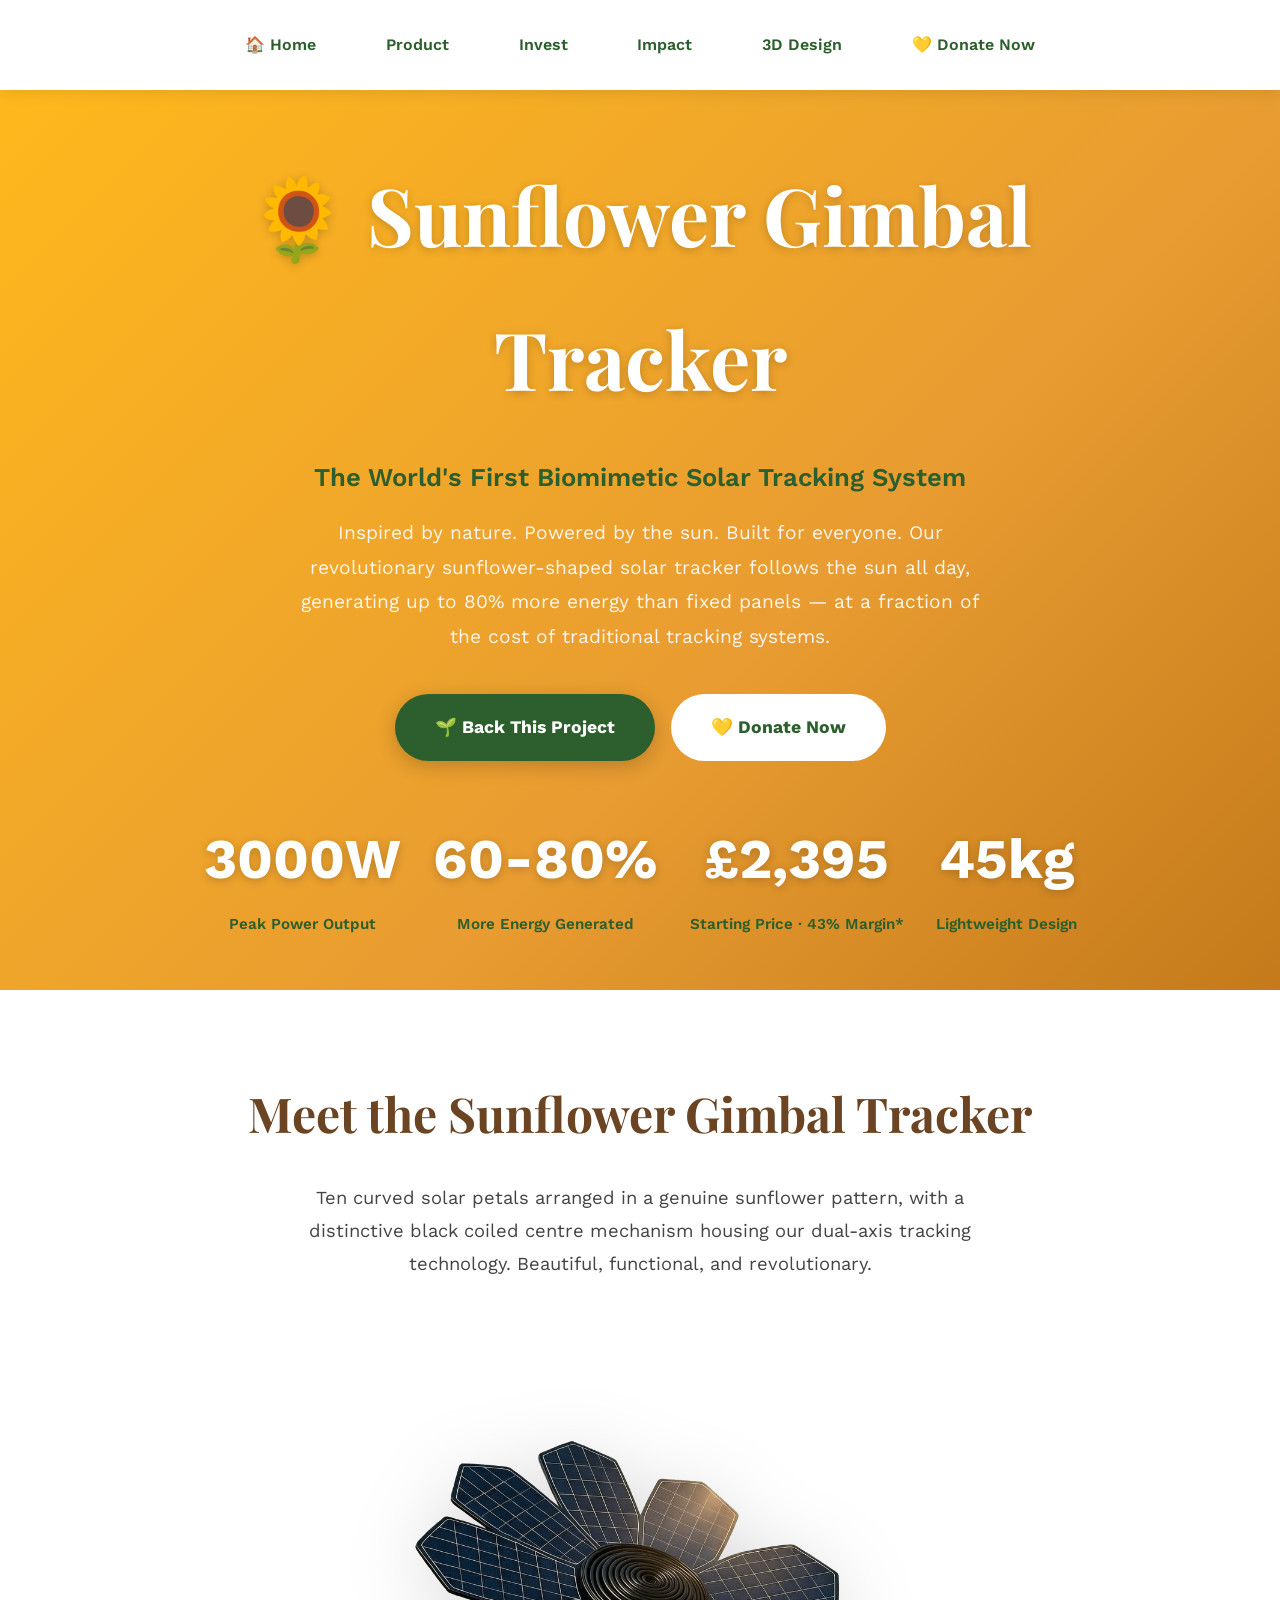
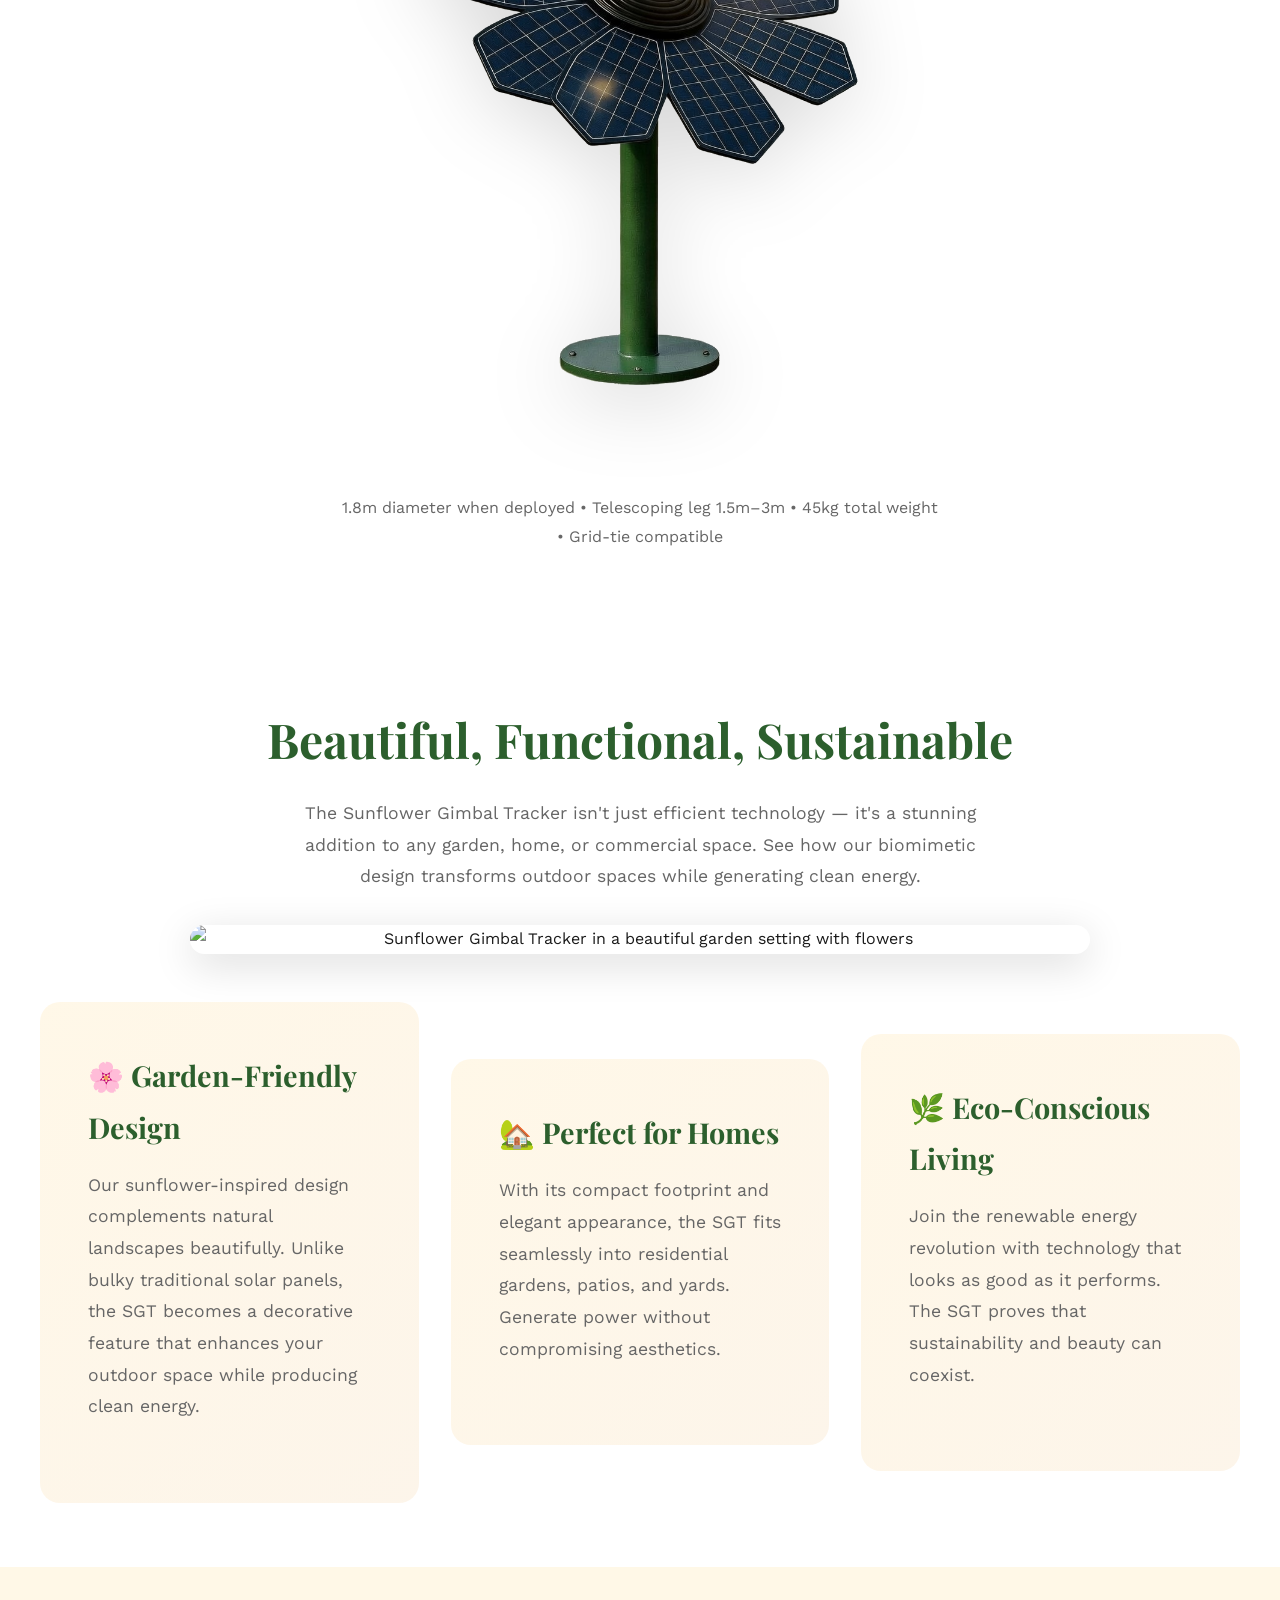
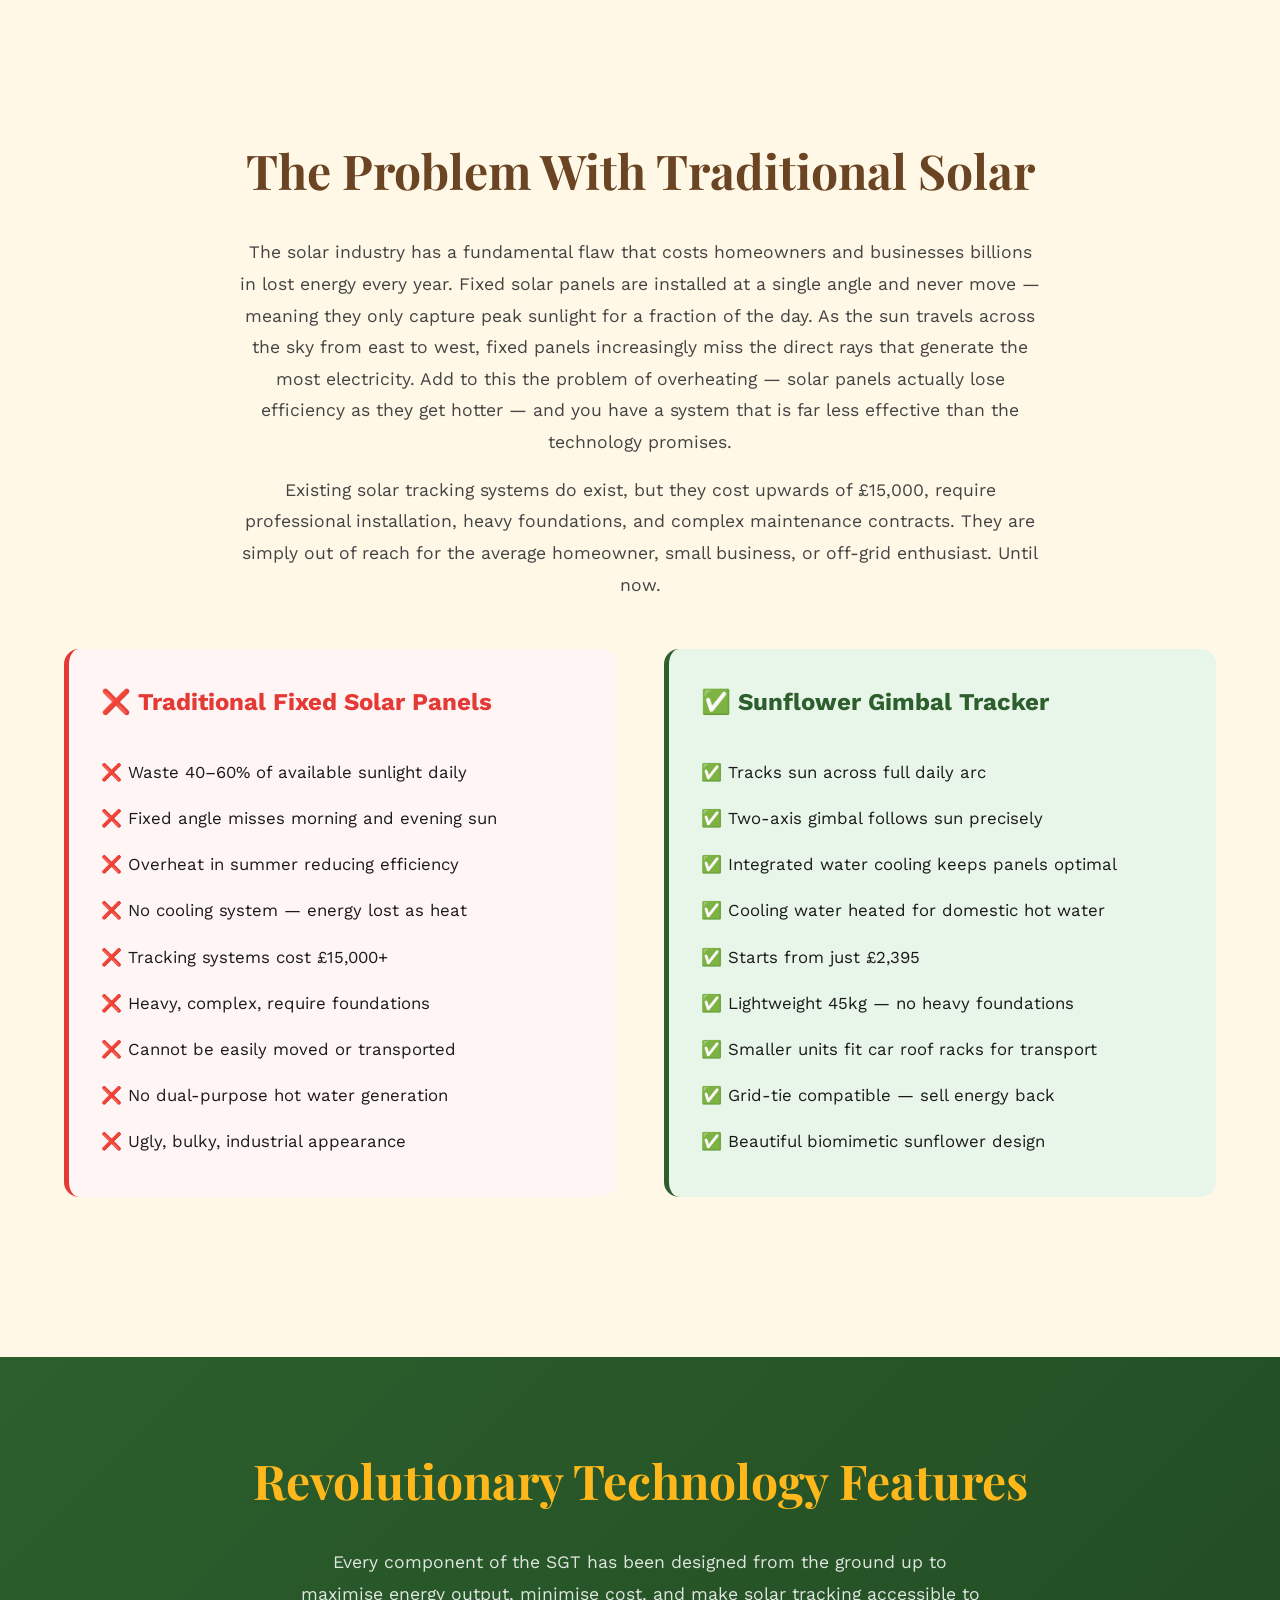
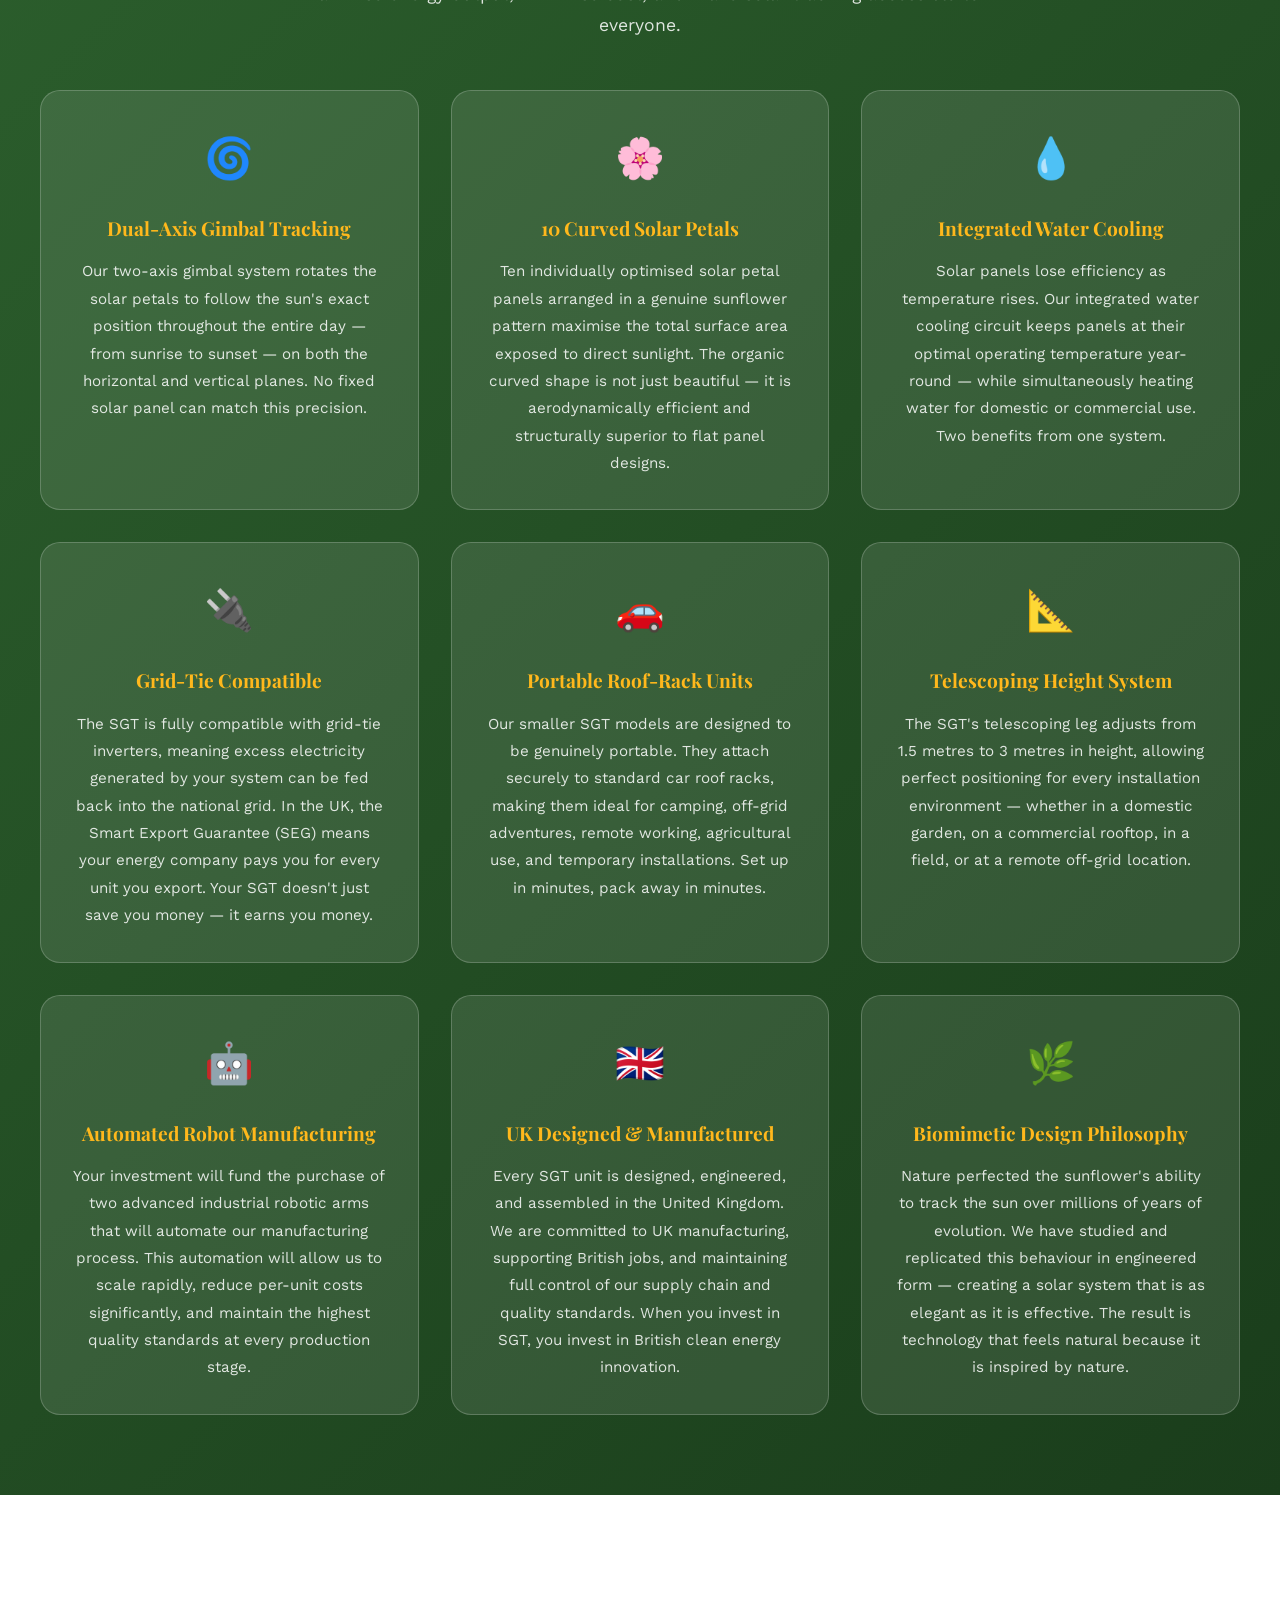
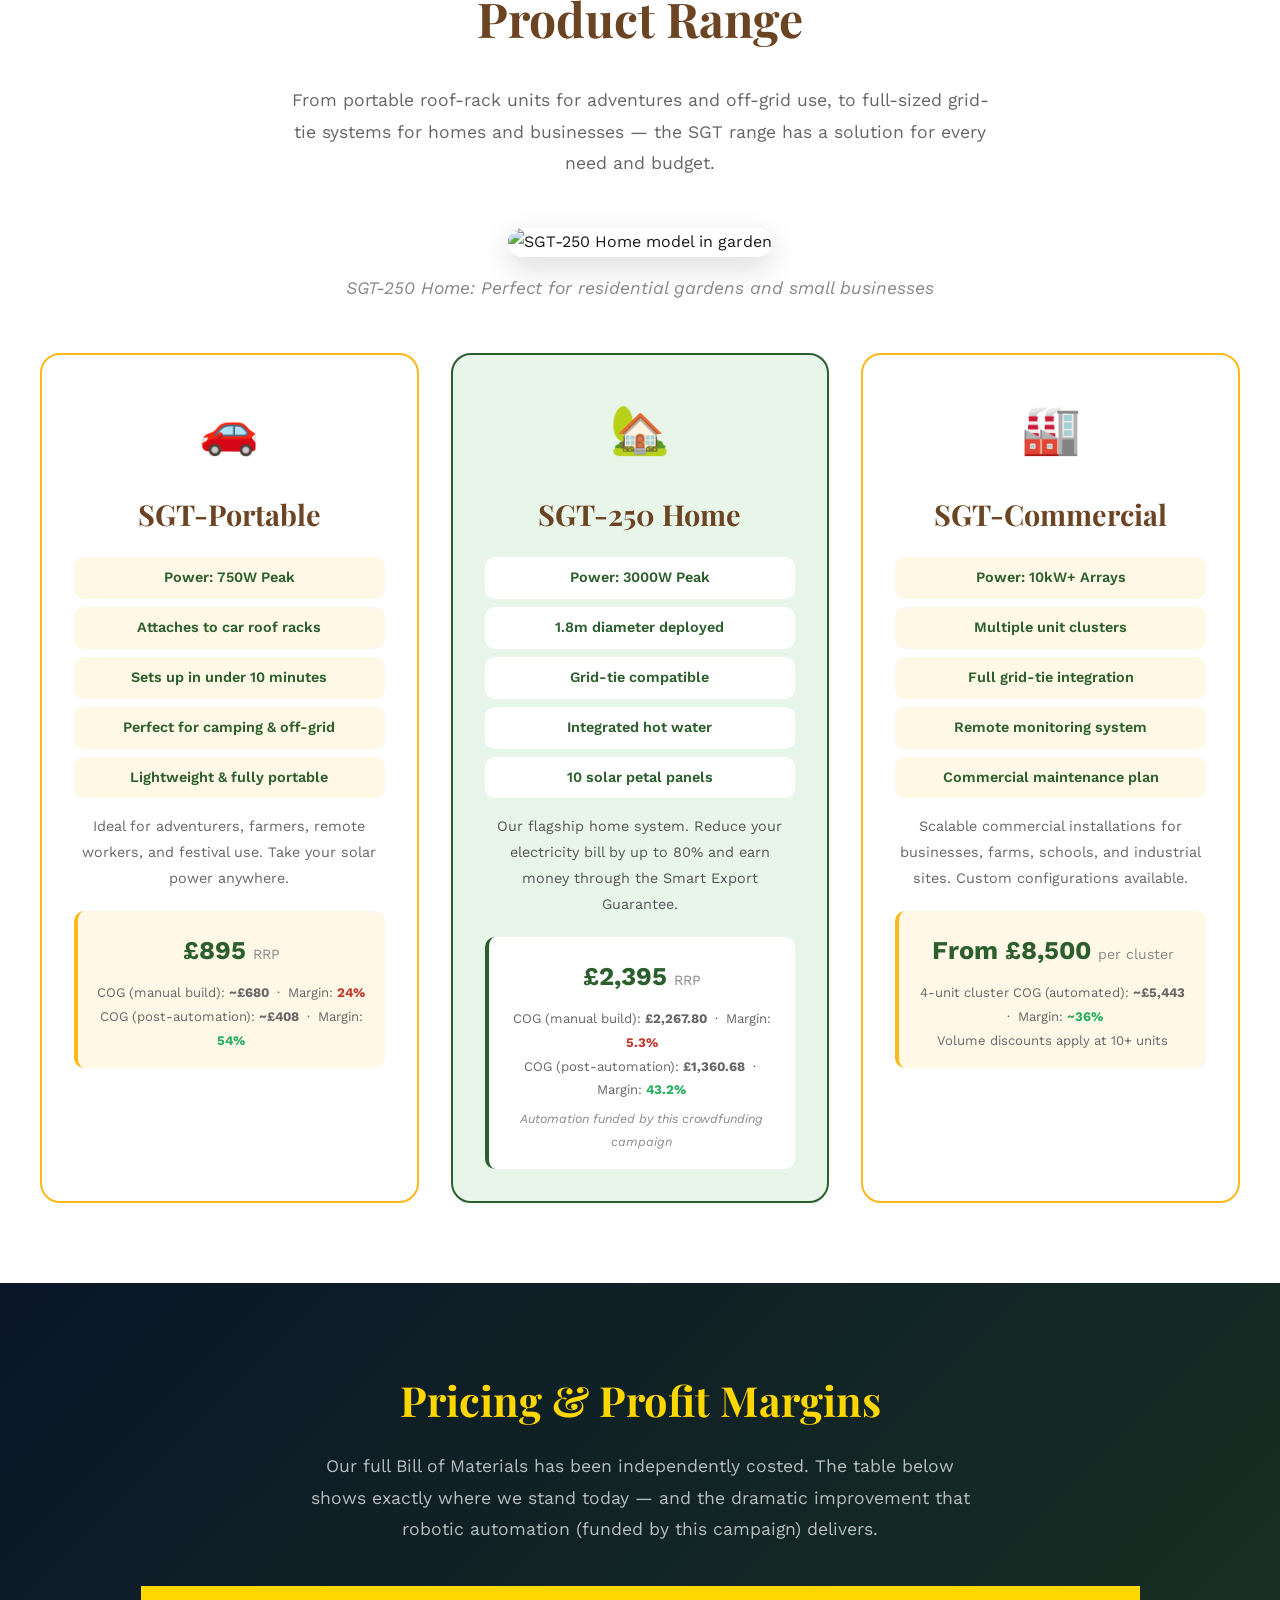
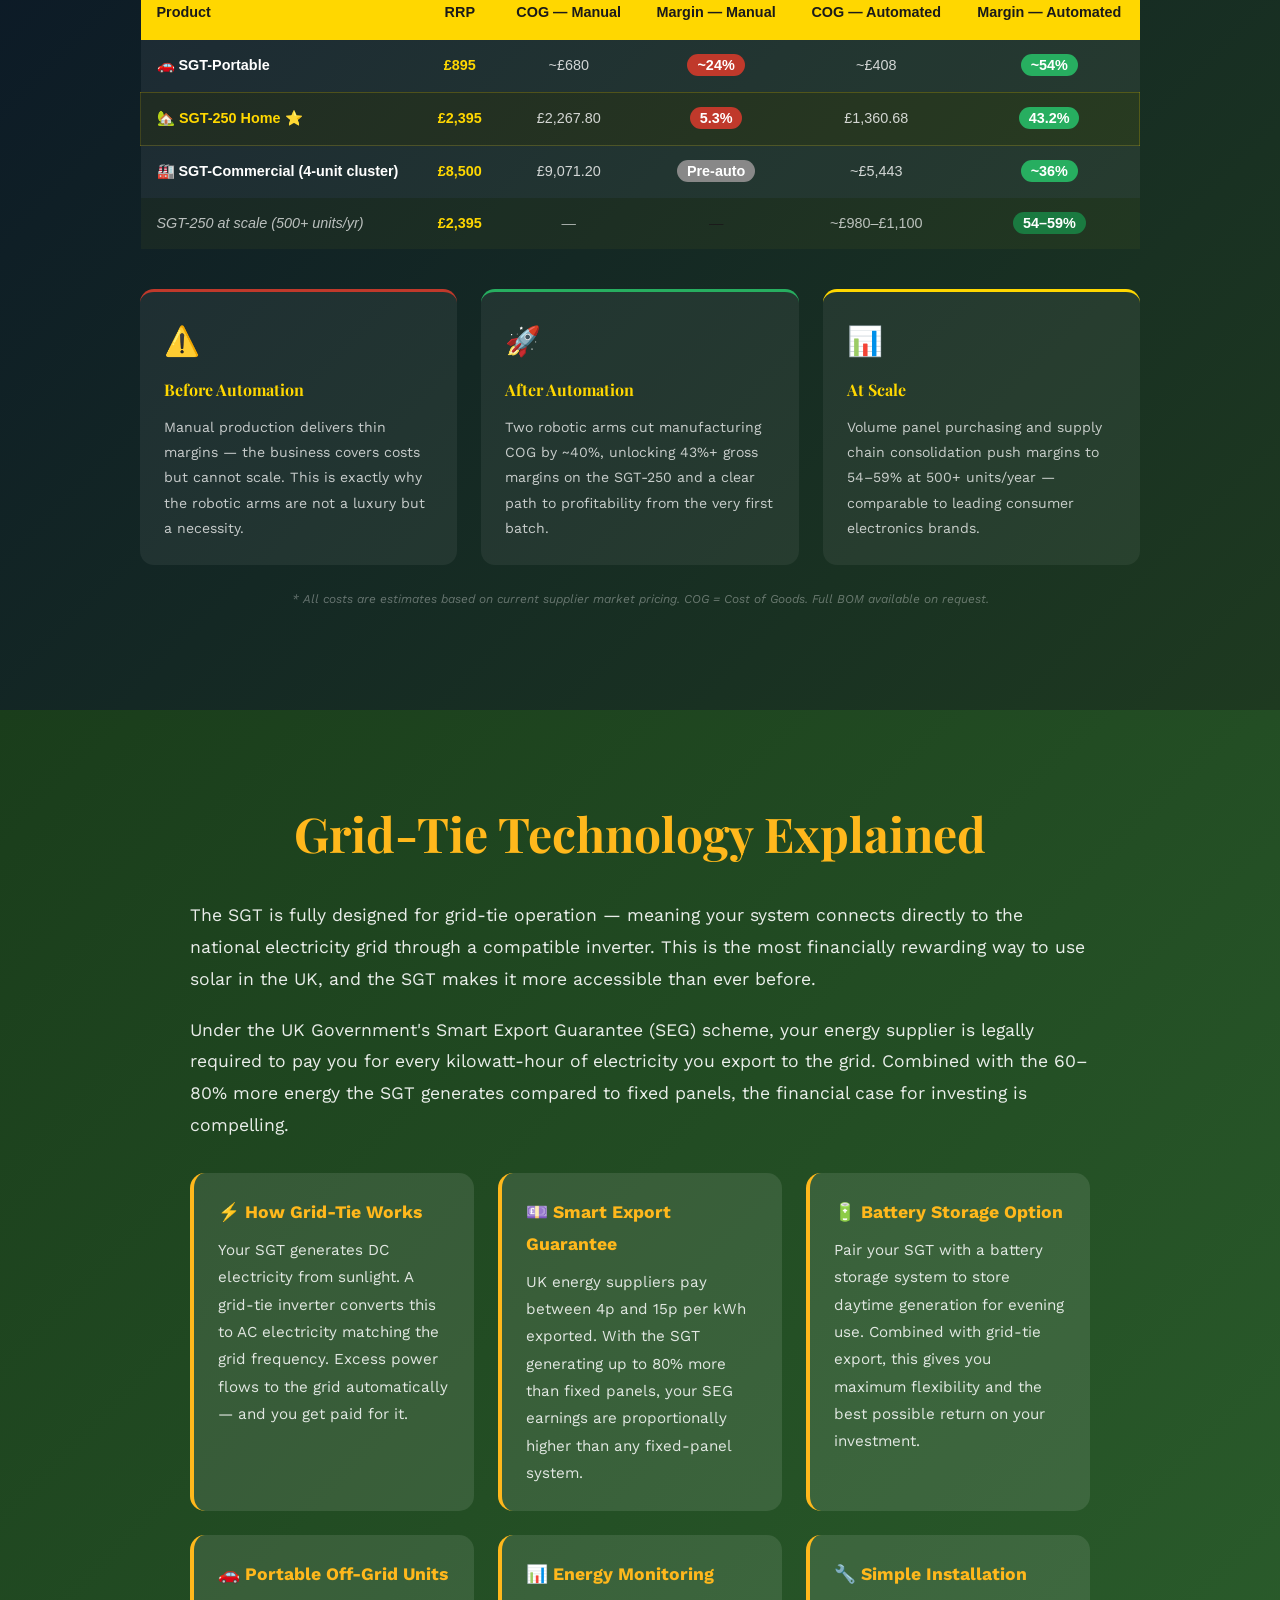
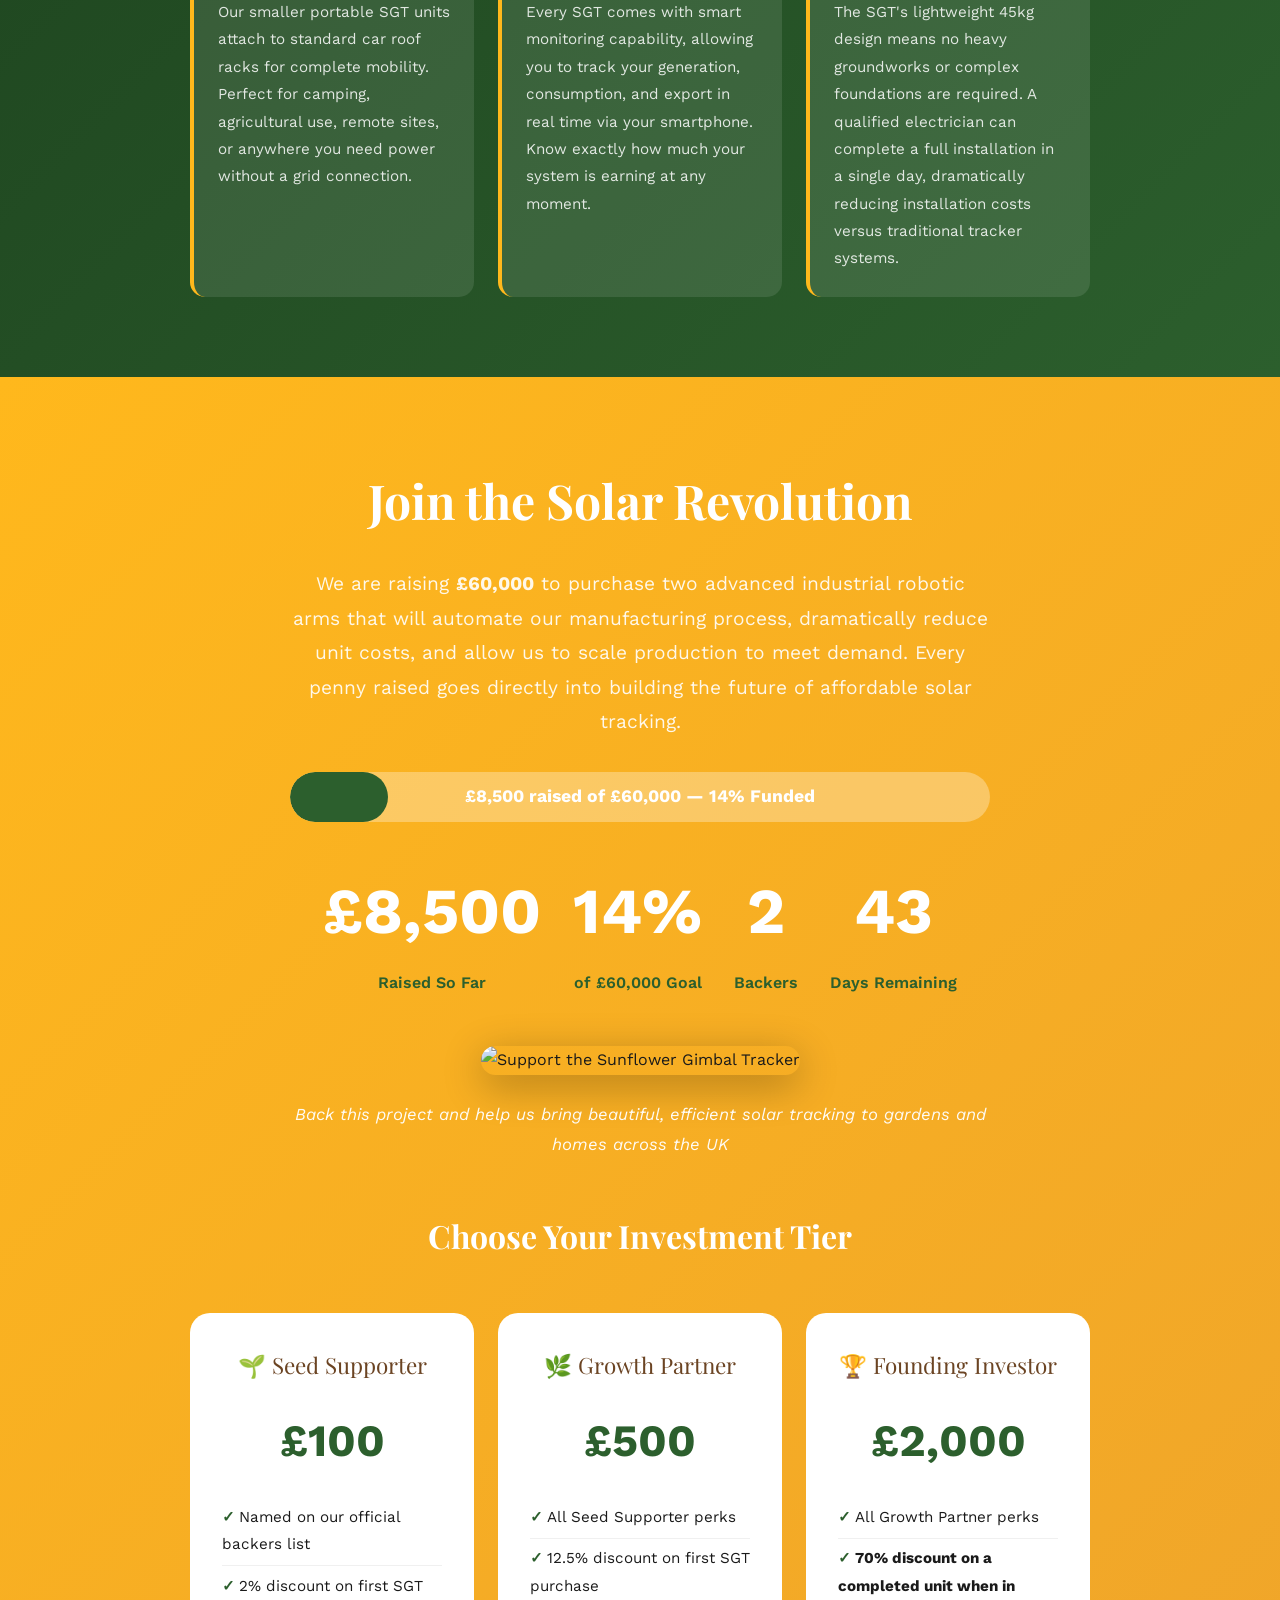
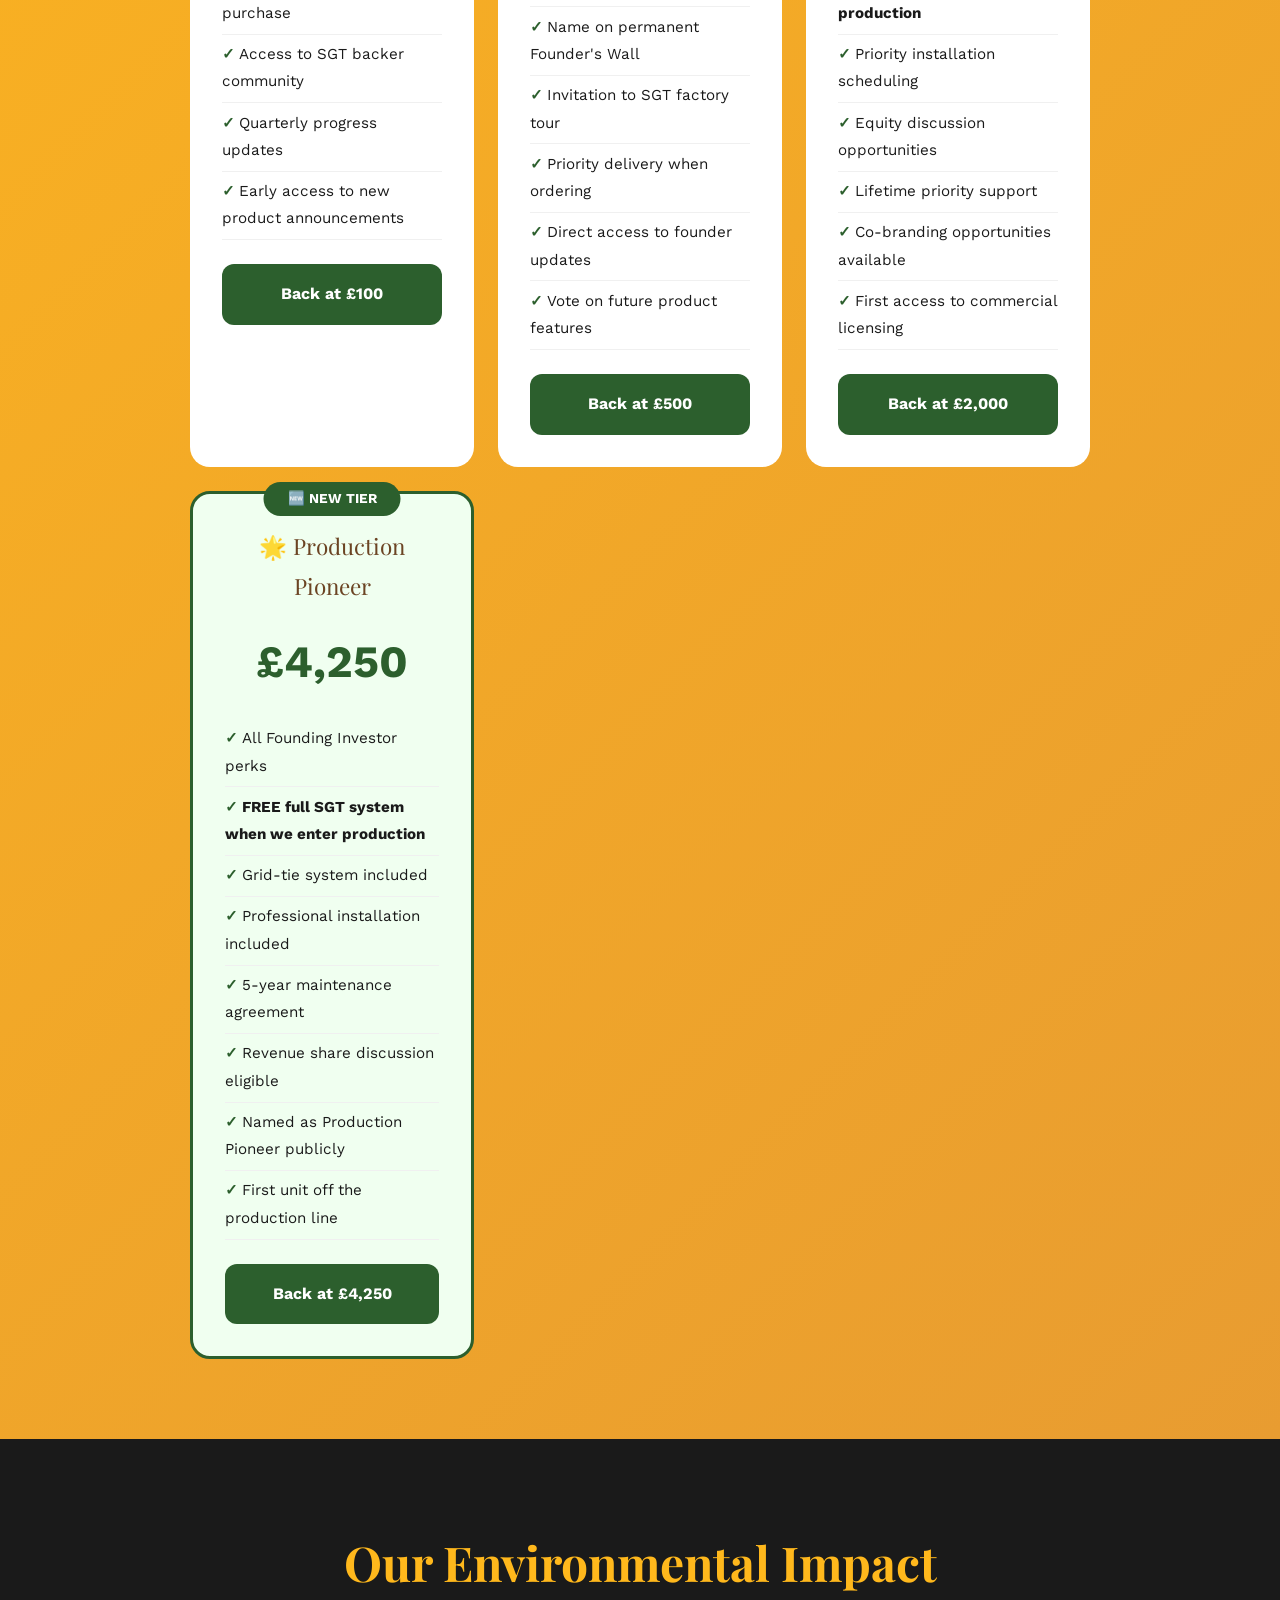
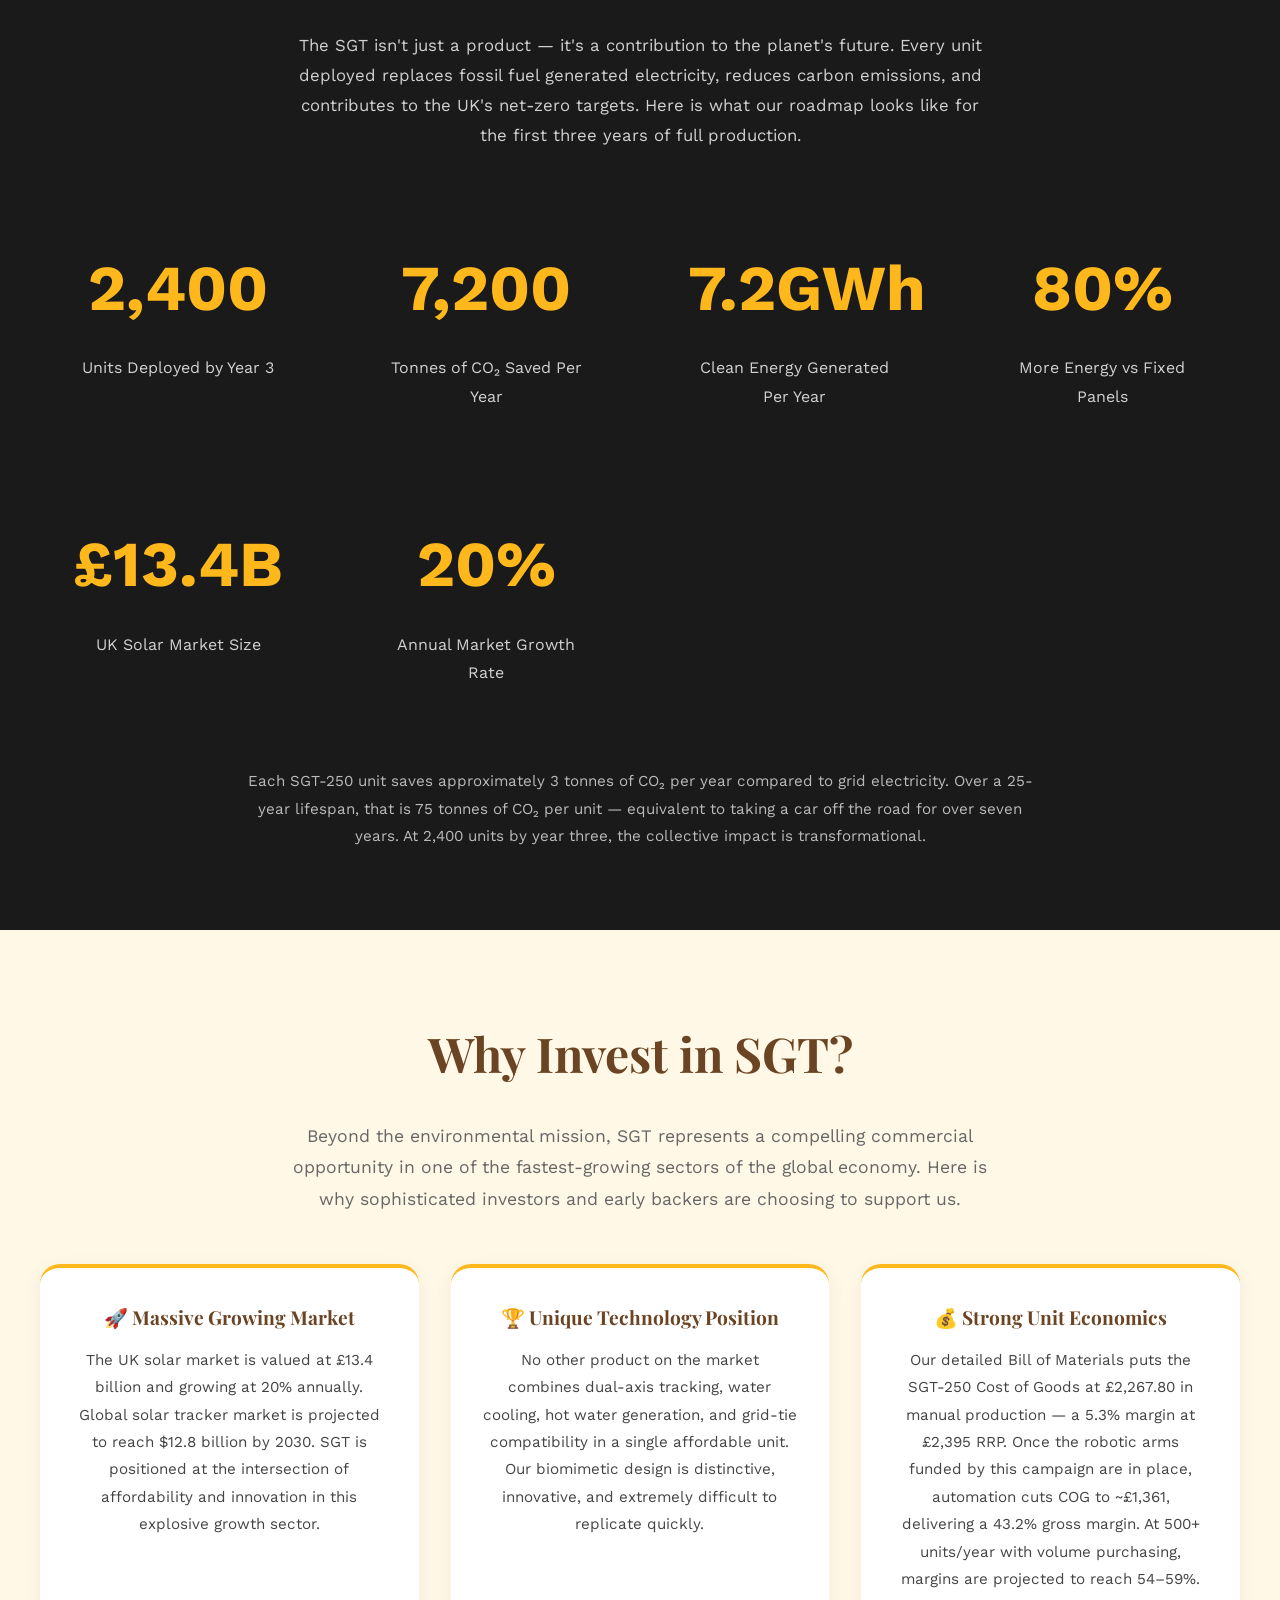
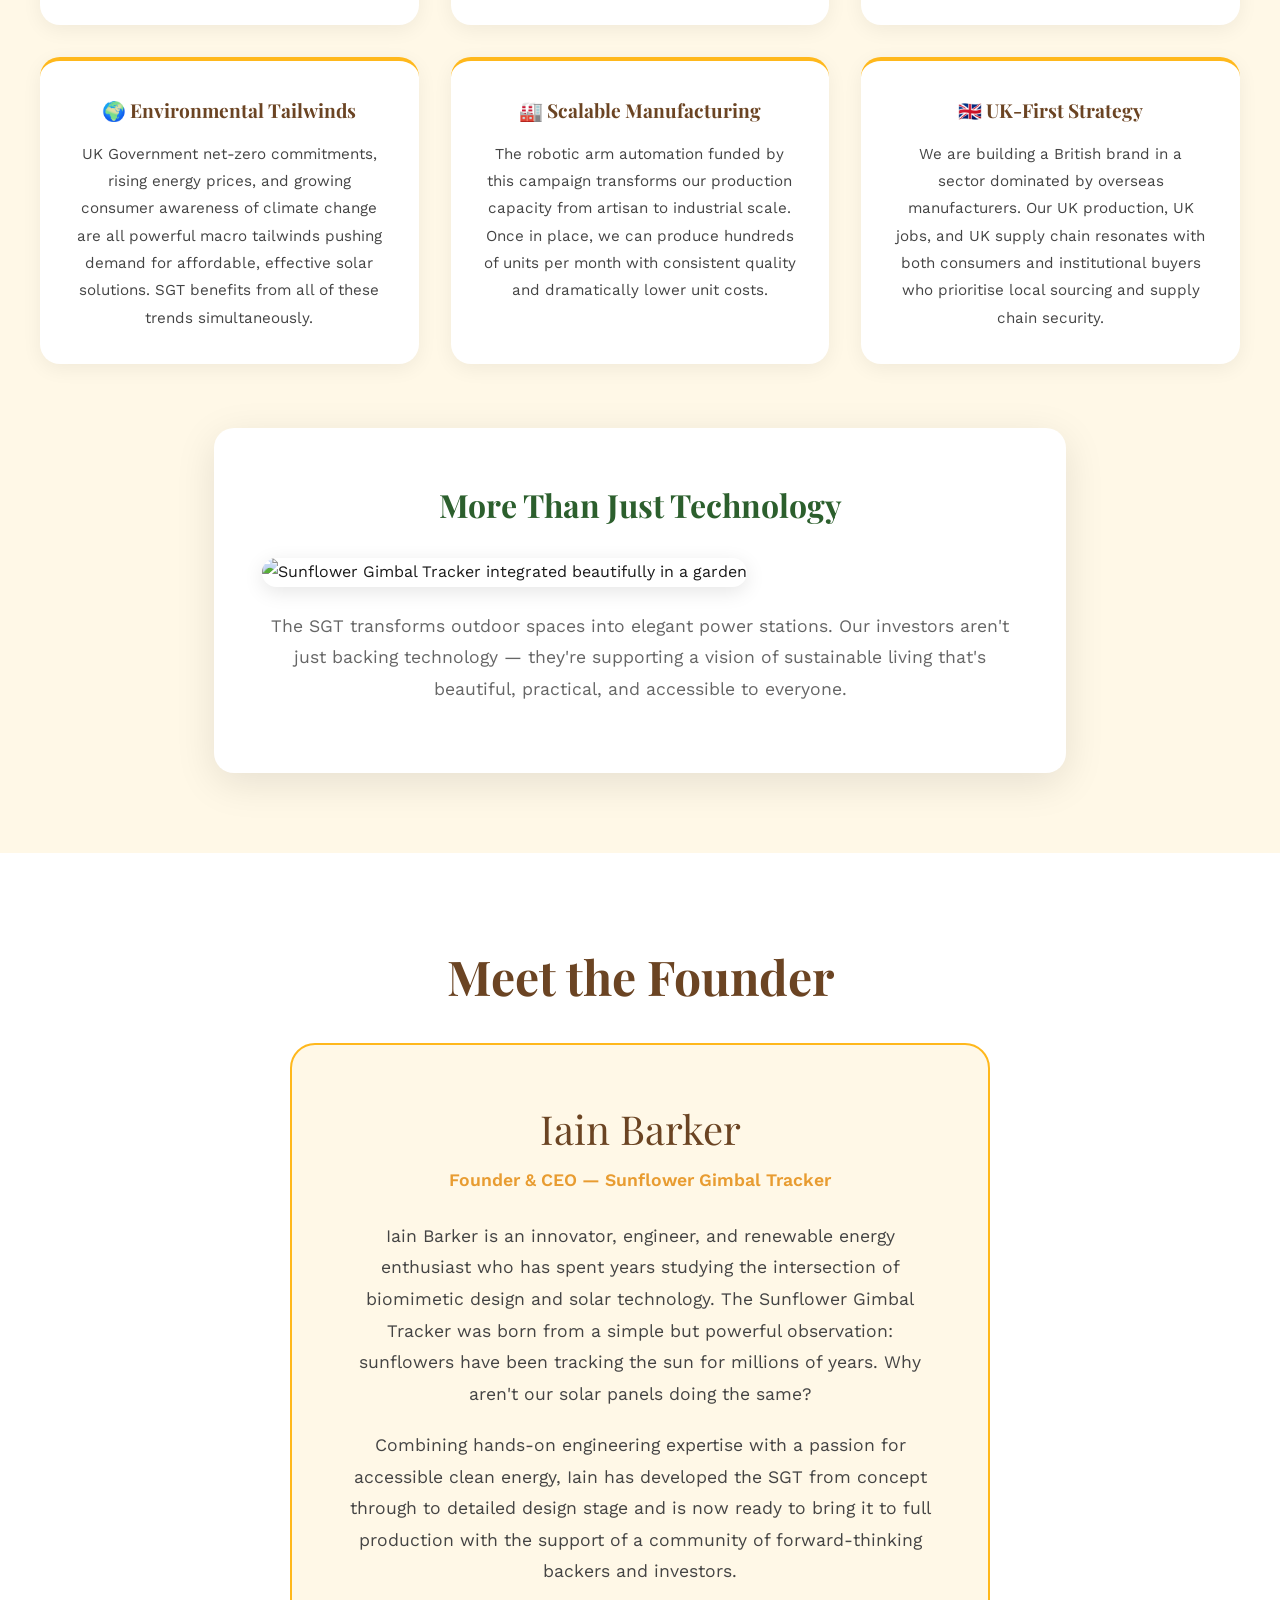
==== index.html @ 1e0b3ea6 "index.html" ====
<!DOCTYPE html>
<html lang="en">
<head>
    <meta charset="UTF-8">
    <meta name="viewport" content="width=device-width, initial-scale=1.0">
    <title>Sunflower Gimbal Tracker - Revolutionary Solar Technology</title>
    <link href="https://fonts.googleapis.com/css2?family=Playfair+Display:wght@400;700;900&family=Work+Sans:wght@300;400;500;600;700&display=swap" rel="stylesheet">
    <style>
        * { margin: 0; padding: 0; box-sizing: border-box; }
        :root {
            --gold: #FFB81C;
            --deep-gold: #E89C31;
            --green: #2C5F2D;
            --brown: #6B4423;
            --cream: #FFF8E7;
            --dark: #1a1a1a;
            --light-green: #e8f5e9;
        }
        body { font-family: 'Work Sans', sans-serif; line-height: 1.8; color: var(--dark); background: var(--cream); overflow-x: hidden; }
        
        /* NAV */
        nav {
            background: white;
            padding: 1rem 2rem;
            text-align: center;
            box-shadow: 0 2px 15px rgba(0,0,0,0.1);
            position: sticky;
            top: 0;
            z-index: 1000;
        }
        nav a {
            display: inline-block;
            margin: 0.3rem 0.7rem;
            padding: 0.5rem 1.2rem;
            color: var(--green);
            text-decoration: none;
            border-radius: 25px;
            font-weight: 600;
            font-size: clamp(0.85rem, 2vw, 1rem);
            border: 2px solid transparent;
            transition: all 0.3s;
        }
        nav a:hover { border-color: var(--green); background: var(--light-green); }

        /* HERO */
        header {
            min-height: 100vh;
            background: linear-gradient(135deg, var(--gold) 0%, var(--deep-gold) 60%, #c47a1a 100%);
            display: flex;
            align-items: center;
            justify-content: center;
            text-align: center;
            padding: 2rem 1.5rem;
        }
        header .inner { max-width: 900px; }
        h1 {
            font-family: 'Playfair Display', serif;
            font-size: clamp(2.5rem, 8vw, 5rem);
            color: white;
            margin-bottom: 1.5rem;
            text-shadow: 0 2px 10px rgba(0,0,0,0.2);
        }
        .tagline {
            font-size: clamp(1.1rem, 3.5vw, 1.6rem);
            color: var(--green);
            margin-bottom: 1rem;
            font-weight: 600;
        }
        .sub-tagline {
            font-size: clamp(0.95rem, 2.5vw, 1.2rem);
            color: rgba(255,255,255,0.9);
            margin-bottom: 2.5rem;
            max-width: 700px;
            margin-left: auto;
            margin-right: auto;
        }
        .hero-btns { display: flex; gap: 1rem; justify-content: center; flex-wrap: wrap; margin-bottom: 3rem; }
        .btn-primary {
            display: inline-block;
            padding: 1.1rem 2.5rem;
            background: var(--green);
            color: white;
            text-decoration: none;
            border-radius: 50px;
            font-weight: 700;
            font-size: clamp(0.95rem, 2.5vw, 1.1rem);
            transition: all 0.3s;
            box-shadow: 0 5px 20px rgba(0,0,0,0.2);
        }
        .btn-primary:hover { background: #1f4520; transform: translateY(-3px); box-shadow: 0 8px 25px rgba(0,0,0,0.3); }
        .btn-secondary {
            display: inline-block;
            padding: 1.1rem 2.5rem;
            background: white;
            color: var(--green);
            text-decoration: none;
            border-radius: 50px;
            font-weight: 700;
            font-size: clamp(0.95rem, 2.5vw, 1.1rem);
            transition: all 0.3s;
        }
        .btn-secondary:hover { background: var(--cream); transform: translateY(-3px); }
        .hero-stats {
            display: flex;
            flex-wrap: wrap;
            justify-content: center;
            gap: 2rem;
        }
        .hero-stat { text-align: center; }
        .stat-num { font-size: clamp(2rem, 6vw, 3.5rem); font-weight: 700; color: white; display: block; text-shadow: 0 2px 10px rgba(0,0,0,0.2); }
        .stat-lbl { font-size: clamp(0.8rem, 2vw, 0.95rem); color: var(--green); font-weight: 600; }

        /* SECTIONS */
        .section { padding: 5rem 1.5rem; max-width: 1200px; margin: 0 auto; }
        .section-full { padding: 5rem 1.5rem; }
        h2 { font-family: 'Playfair Display', serif; font-size: clamp(2rem, 5vw, 3rem); color: var(--brown); margin-bottom: 1.5rem; text-align: center; }
        h3 { font-family: 'Playfair Display', serif; font-size: clamp(1.3rem, 3vw, 1.8rem); color: var(--brown); margin-bottom: 1rem; }
        p { font-size: clamp(0.95rem, 2vw, 1.1rem); color: #444; margin-bottom: 1.2rem; }

        /* PRODUCT IMAGE */
        .product-section {
            background: white;
            padding: 5rem 1.5rem;
            text-align: center;
        }
        .product-image {
            max-width: 500px;
            width: 90%;
            height: auto;
            margin: 2rem auto;
            display: block;
            filter: drop-shadow(0 15px 40px rgba(0,0,0,0.15));
        }

        /* PROBLEM/SOLUTION */
        .two-col {
            display: grid;
            grid-template-columns: repeat(auto-fit, minmax(300px, 1fr));
            gap: 3rem;
            margin-top: 3rem;
        }
        .problem-box {
            background: #fff5f5;
            border-left: 5px solid #e53935;
            border-radius: 15px;
            padding: 2rem;
        }
        .solution-box {
            background: var(--light-green);
            border-left: 5px solid var(--green);
            border-radius: 15px;
            padding: 2rem;
        }
        .box-title { font-size: 1.5rem; font-weight: 700; margin-bottom: 1.5rem; }
        .problem-box .box-title { color: #e53935; }
        .solution-box .box-title { color: var(--green); }
        .check-list { list-style: none; }
        .check-list li { padding: 0.5rem 0; font-size: clamp(0.95rem, 2vw, 1.05rem); }
        .check-list li::before { content: "✅ "; }
        .cross-list { list-style: none; }
        .cross-list li { padding: 0.5rem 0; font-size: clamp(0.95rem, 2vw, 1.05rem); }
        .cross-list li::before { content: "❌ "; }

        /* FEATURES GRID */
        .features-bg { background: linear-gradient(135deg, var(--green) 0%, #1a3d1b 100%); padding: 5rem 1.5rem; }
        .features-grid {
            display: grid;
            grid-template-columns: repeat(auto-fit, minmax(280px, 1fr));
            gap: 2rem;
            max-width: 1200px;
            margin: 3rem auto 0;
        }
        .feature-card {
            background: rgba(255,255,255,0.1);
            border: 1px solid rgba(255,255,255,0.2);
            border-radius: 20px;
            padding: 2rem;
            color: white;
            transition: transform 0.3s;
        }
        .feature-card:hover { transform: translateY(-5px); background: rgba(255,255,255,0.15); }
        .feature-icon { font-size: 2.5rem; margin-bottom: 1rem; display: block; }
        .feature-card h3 { color: var(--gold); margin-bottom: 0.8rem; font-size: 1.2rem; }
        .feature-card p { color: rgba(255,255,255,0.85); font-size: 0.95rem; margin: 0; }

        /* PRODUCT RANGE */
        .product-range-bg { background: white; padding: 5rem 1.5rem; }
        .range-grid {
            display: grid;
            grid-template-columns: repeat(auto-fit, minmax(280px, 1fr));
            gap: 2rem;
            max-width: 1200px;
            margin: 3rem auto 0;
        }
        .range-card {
            border: 2px solid var(--gold);
            border-radius: 20px;
            padding: 2rem;
            text-align: center;
            transition: all 0.3s;
        }
        .range-card:hover { transform: translateY(-5px); box-shadow: 0 15px 40px rgba(0,0,0,0.1); }
        .range-icon { font-size: 3rem; margin-bottom: 1rem; display: block; }
        .range-card h3 { color: var(--brown); }
        .range-spec { background: var(--cream); border-radius: 10px; padding: 0.5rem 1rem; margin: 0.5rem 0; font-size: 0.9rem; font-weight: 600; color: var(--green); }

        /* CROWDFUNDING */
        .crowd-bg {
            background: linear-gradient(135deg, var(--gold) 0%, var(--deep-gold) 100%);
            padding: 5rem 1.5rem;
            text-align: center;
        }
        .crowd-inner { max-width: 900px; margin: 0 auto; }
        .progress-wrap {
            background: rgba(255,255,255,0.3);
            height: 50px;
            border-radius: 25px;
            margin: 2rem auto;
            max-width: 700px;
            position: relative;
            overflow: hidden;
        }
        .progress-fill {
            background: var(--green);
            height: 50px;
            width: 14%;
            border-radius: 25px;
        }
        .progress-label {
            position: absolute;
            top: 50%;
            left: 50%;
            transform: translate(-50%, -50%);
            font-weight: 700;
            font-size: clamp(0.9rem, 2vw, 1.1rem);
            color: white;
            white-space: nowrap;
        }
        .crowd-stats {
            display: flex;
            flex-wrap: wrap;
            justify-content: center;
            gap: 2rem;
            margin: 2rem 0 3rem;
        }
        .crowd-stat-val { font-size: clamp(2.5rem, 6vw, 4rem); font-weight: 700; color: white; display: block; }
        .crowd-stat-lbl { color: var(--green); font-weight: 600; }

        /* TIERS */
        .tiers-grid {
            display: grid;
            grid-template-columns: repeat(auto-fit, minmax(260px, 1fr));
            gap: 1.5rem;
            max-width: 1200px;
            margin: 3rem auto 0;
        }
        .tier-card {
            background: white;
            border-radius: 20px;
            padding: 2rem;
            text-align: center;
            position: relative;
            transition: transform 0.3s;
        }
        .tier-card:hover { transform: translateY(-5px); }
        .tier-badge {
            position: absolute;
            top: -12px;
            left: 50%;
            transform: translateX(-50%);
            background: var(--deep-gold);
            color: white;
            padding: 0.3rem 1.5rem;
            border-radius: 20px;
            font-weight: 700;
            font-size: 0.85rem;
            white-space: nowrap;
        }
        .tier-price { font-size: clamp(2rem, 5vw, 2.8rem); font-weight: 700; color: var(--green); margin: 1rem 0; }
        .tier-name { font-family: 'Playfair Display', serif; font-size: 1.4rem; color: var(--brown); margin-bottom: 1rem; }
        .tier-perks { list-style: none; text-align: left; margin-bottom: 1.5rem; }
        .tier-perks li { padding: 0.4rem 0; font-size: 0.95rem; border-bottom: 1px solid #f0f0f0; }
        .tier-perks li::before { content: "✓ "; color: var(--green); font-weight: 700; }
        .tier-btn {
            display: block;
            padding: 1rem;
            background: var(--green);
            color: white;
            text-decoration: none;
            border-radius: 12px;
            font-weight: 700;
            transition: all 0.3s;
        }
        .tier-btn:hover { background: #1f4520; }
        .featured-tier { border: 3px solid var(--deep-gold); background: #fffbf0; }

        /* IMPACT */
        .impact-bg { background: var(--dark); padding: 5rem 1.5rem; }
        .impact-grid {
            display: grid;
            grid-template-columns: repeat(auto-fit, minmax(220px, 1fr));
            gap: 2rem;
            max-width: 1200px;
            margin: 3rem auto 0;
        }
        .impact-card { text-align: center; padding: 2rem; }
        .impact-num { font-size: clamp(2.5rem, 6vw, 4rem); font-weight: 700; color: var(--gold); display: block; }
        .impact-label { color: rgba(255,255,255,0.8); font-size: 1rem; margin-top: 0.5rem; }

        /* WHY INVEST */
        .why-bg { background: var(--cream); padding: 5rem 1.5rem; }
        .why-grid {
            display: grid;
            grid-template-columns: repeat(auto-fit, minmax(280px, 1fr));
            gap: 2rem;
            max-width: 1200px;
            margin: 3rem auto 0;
        }
        .why-card {
            background: white;
            border-radius: 20px;
            padding: 2rem;
            box-shadow: 0 5px 20px rgba(0,0,0,0.06);
            border-top: 4px solid var(--gold);
        }
        .why-card h3 { font-size: 1.2rem; margin-bottom: 0.8rem; }
        .why-card p { font-size: 0.95rem; margin: 0; }

        /* GRID TIE */
        .gridtie-bg { background: linear-gradient(135deg, #1a3d1b 0%, var(--green) 100%); padding: 5rem 1.5rem; color: white; }
        .gridtie-inner { max-width: 900px; margin: 0 auto; }
        .gridtie-inner h2 { color: var(--gold); }
        .gridtie-inner p { color: rgba(255,255,255,0.9); }
        .gridtie-points {
            display: grid;
            grid-template-columns: repeat(auto-fit, minmax(250px, 1fr));
            gap: 1.5rem;
            margin-top: 2rem;
        }
        .gridtie-point {
            background: rgba(255,255,255,0.1);
            border-radius: 15px;
            padding: 1.5rem;
            border-left: 4px solid var(--gold);
        }
        .gridtie-point h4 { color: var(--gold); margin-bottom: 0.5rem; font-size: 1.1rem; }
        .gridtie-point p { color: rgba(255,255,255,0.85); font-size: 0.95rem; margin: 0; }

        /* FOUNDER */
        .founder-bg { background: white; padding: 5rem 1.5rem; }
        .founder-card {
            max-width: 700px;
            margin: 0 auto;
            text-align: center;
            padding: 3rem;
            background: var(--cream);
            border-radius: 25px;
            border: 2px solid var(--gold);
        }
        .founder-name { font-family: 'Playfair Display', serif; font-size: 2.5rem; color: var(--brown); }
        .founder-title { color: var(--deep-gold); font-weight: 600; font-size: 1.1rem; margin-bottom: 1.5rem; }
        .founder-contact { display: flex; flex-direction: column; gap: 0.5rem; margin-top: 1.5rem; }
        .founder-contact a { color: var(--green); text-decoration: none; font-weight: 600; }

        /* CTA */
        .cta-bg {
            background: linear-gradient(135deg, var(--gold) 0%, var(--deep-gold) 100%);
            padding: 5rem 1.5rem;
            text-align: center;
        }
        .cta-bg h2 { color: white; }
        .cta-bg p { color: rgba(255,255,255,0.9); max-width: 700px; margin: 0 auto 2rem; }

        /* FOOTER */
        /* GARDEN SHOWCASE */
        .garden-showcase {
            background: white;
            padding: 4rem 1.5rem;
            text-align: center;
        }
        .garden-showcase img {
            max-width: 900px;
            width: 100%;
            height: auto;
            border-radius: 20px;
            box-shadow: 0 10px 40px rgba(0,0,0,0.15);
            margin: 2rem auto;
            display: block;
        }
        .garden-showcase h2 {
            font-family: 'Playfair Display', serif;
            font-size: clamp(2rem, 5vw, 3rem);
            color: var(--green);
            margin-bottom: 1rem;
        }
        .garden-showcase p {
            max-width: 700px;
            margin: 0 auto 2rem;
            font-size: 1.1rem;
            color: #666;
        }
        .garden-grid {
            display: grid;
            grid-template-columns: repeat(auto-fit, minmax(300px, 1fr));
            gap: 2rem;
            max-width: 1200px;
            margin: 3rem auto 0;
            align-items: center;
        }
        .garden-grid img {
            width: 100%;
            border-radius: 15px;
            box-shadow: 0 5px 25px rgba(0,0,0,0.1);
        }
        .lifestyle-feature {
            background: linear-gradient(135deg, rgba(255,184,28,0.1) 0%, rgba(232,156,49,0.1) 100%);
            padding: 3rem;
            border-radius: 20px;
            text-align: left;
        }
        .lifestyle-feature h3 {
            font-family: 'Playfair Display', serif;
            font-size: 1.8rem;
            color: var(--green);
            margin-bottom: 1rem;
        }

        footer { background: var(--dark); color: white; text-align: center; padding: 3rem 1.5rem; }
        footer p { color: rgba(255,255,255,0.7); font-size: 0.95rem; }
        footer .footer-logo { font-family: 'Playfair Display', serif; font-size: 2rem; color: var(--gold); margin-bottom: 1rem; }

        @media (max-width: 600px) {
            .section { padding: 3rem 1rem; }
            .section-full { padding: 3rem 1rem; }
        }
    </style>
</head>
<body>

<nav>
    <a href="index.html">🏠 Home</a>
    <a href="#product">Product</a>
    <a href="#invest">Invest</a>
    <a href="#impact">Impact</a>
    <a href="sgt_final_design.html">3D Design</a>
    <a href="sgt_donate.html">💛 Donate Now</a>
</nav>

<!-- HERO -->
<header>
    <div class="inner">
        <h1>🌻 Sunflower Gimbal Tracker</h1>
        <p class="tagline">The World's First Biomimetic Solar Tracking System</p>
        <p class="sub-tagline">Inspired by nature. Powered by the sun. Built for everyone. Our revolutionary sunflower-shaped solar tracker follows the sun all day, generating up to 80% more energy than fixed panels — at a fraction of the cost of traditional tracking systems.</p>
        <div class="hero-btns">
            <a href="#invest" class="btn-primary">🌱 Back This Project</a>
            <a href="sgt_donate.html" class="btn-secondary">💛 Donate Now</a>
        </div>
        <div class="hero-stats">
            <div class="hero-stat"><span class="stat-num">3000W</span><span class="stat-lbl">Peak Power Output</span></div>
            <div class="hero-stat"><span class="stat-num">60-80%</span><span class="stat-lbl">More Energy Generated</span></div>
            <div class="hero-stat"><span class="stat-num">£2,395</span><span class="stat-lbl">Starting Price · 43% Margin*</span></div>
            <div class="hero-stat"><span class="stat-num">45kg</span><span class="stat-lbl">Lightweight Design</span></div>
        </div>
    </div>
</header>

<!-- PRODUCT IMAGE -->
<div class="product-section" id="product">
    <h2>Meet the Sunflower Gimbal Tracker</h2>
    <p style="max-width:700px;margin:0 auto 1rem;text-align:center;font-size:clamp(1rem,2.5vw,1.15rem);">
        Ten curved solar petals arranged in a genuine sunflower pattern, with a distinctive black coiled centre mechanism housing our dual-axis tracking technology. Beautiful, functional, and revolutionary.
    </p>
    <img src="data:image/png;base64,
iVBORw0KGgoAAAANSUhEUgAAA0AAAATgCAYAAADe2CIiAAEAAElEQVR4nOzdd7ycdZ33/9fVp59+cpJA6J3QpHeQIliwLbrW2667tnXXdZVV7OCKXWzrvYooCKhLlSag1NB7AimQ3k5yyvS52vf3xzUzCe59/[base64]/6gcgIvJ/cs+DD5qnn36aZcuWsWTp02xevxnbgYHKEMcedzSf+Ju/0XuZiIiI/LvopEFEnrd+c81vzbXX/5ann36a1atXkyQJYRzhWA6u65CmhlKpSLFY4oADFvLSl57C29/wer2viYiIyP+WThRE5Hnld3febRYtWsSiRYt46qmnqddrpKmhUChgLLBtG8/zsCwL23IxaQzGplDM0Wy02X/hvrzyzFfy9jcpEBIREZF/SycIIvIn97s77zH33LuIJx57nCeXLGZmZoZGo0E+V8TzHTrtiJGREeI4xhhDtV6j0WjQboc4FuRyBcbHRymVKkBK1IkZHx/lhBNO4KUnncAxhx+i9zoREREBFACJyJ/ITy//lXnyiSU89sSjPLP8WWar07SaHWzbJggCisUihUKBJElwHI+NG9dTrzdxXZeRsVF23XVXRkdHyefzPL1kKY8//ii27TI8PMj8ufOI45gkSfA8h4X77cNpp53KG157lt7zRERE/szpZEBE/ttc+C8Xm/seuJ9169bxzDPPUK83aXaa+I5PLufjOB6FQoE0TbEsi61btxKGIbXZOscefwyHH3Yk+++/P8YYWq0WM7Uq9XqdcqGE6zo8/vgT3HzzTcxMT1Mo5BgbGwNSLANxErLDDvM55aSTOe74Yzjx6KP1/iciIvJnSCcAIvJf6orf3mR+//vfc9dd97B582biNMUYC9sGx3HI5/[base64]/0/zyl7/kwQcfZmpqijSFyuAgnU7U/z2u69JsNqnVarTbbXbaaWcOOOAAjj32WBYsWMCWLVu48667eOKJJ9i8eTObN2/mZS87kxNOOIEvfOELDAwM4NoOjVYTy0CQLxB3S+A8zyNNU4wxOJadfXUcZmenaTebpGnMcccdy6EveQkHHrgQUsM3v/l1nnz8cXzfJcEwMTEHz/NIkoRSqcQpp57MySedwqnHHaP3SRERkRcRfbCLyP+z7/zLz8z111/P08uXUa/XsS2XSqVCHGdDDGzbpl6v0263ieOYYrHIIYccwoEHHshBBx1Mvdbk/vvv56GHH2Dt2rW02m08z6NYLJKmKZs2TfL3f//3/OxnP2NmZobBwUFmZmYIgqx8LjEGAN91SdOUNE2xbRvSLAByXRff93FtmJzcxOSG9ey6xx7sstMCbvntb6yLLvmVufPOO3l88eM88MADBIHP2NgYpVIJYwy+7/OSl7yEV575cs4683S9X4qIiLwI6ANdRP6v3HTn3eamm27i/vvvZ+WqNXQ6nay3x7ZptkMqlQq1WgOAjRs3ssMOOzB33nyOPvpoFi5ciGVZPPbYYzz44IMsX/4MaZriui6lUokwDGk2m3iehzGGdevW8brXvY4kSbjxxhuZO3cuURTR6UT9AAuyYQq9DJBlZW9rtm3TbrYYHh5mastmxsZGsK3s9z7yyCOcePxxnHH6qdx333285vWvAeDqq6/i1ltvpd1uMzIywvj4HNrtNmkUcdBBB3HM0UdyyCEHceShh+m9U0RE5AVKH+Ii8u/ymxtuMjfeeCN33HEHGzduJE1TiqUK5XIZx3GIoohao9XN9qTMmTOHI488kmOOOQbPD1i5ciV33HEHTz75JMYYwGZwcBDP82i1WnQ6HYwx5PN5pqenKRQK/ZK0d73rXVx44YVZNsd1aTSyYQhxHGNZVj/oAfo/tiyLsN3JgqM4xPM8HAuwDLlcjlarxQ++dyHnfvocHnjgAU465STOPPNMDjzwAK699lp+85vfUK3WGB4eZs7oKM1mE8e22XPP3dl3r705+pgjOe2UU/UeKiIi8gKjD28R+f/19e//2Nxzzz3c/+ADbN26lUKhgGVZFAoFjLEIw5DNmzdTLBap1uscddRRvPzlr2TXXXflqaee5r777uOhhx+mWq1iez6Dg4MEQYBJLVqtFp7nMTk5SblcplKpYNs2M1NTeJ7H8PAgy5cv5wMf+AAPPPAAixcvJp/PY4whSRLAfk7AY+EAYIzJSuKSCMdxmBgfxbIsNm3agDGGcqnI+vXredtb3swee+zGueeeSyds0arXOezIIznjjDPYd999uffee7n00kupz1YZHx9jeGiIWm0WgKGhIXbddVdOPfVU3vHWt+i9VERE5AVCH9oi8m/ceMdd5oYbbuD3t93OmjVraHXaDAwMUCqViOMY3/epVqts3rwFz/MYHx/nzDPP5KhjjsF1XR544CFuuOEGVqx4Btu2KRSL5HI5jO1g2zZxlPaDn1qtxk477cTAwAArV66k2WxS7AY5IyMjbN68kd12242jjz6aiy66iFKphGVZNJtNfD/Xn/5m2zYYmzRNAUiSBMeGfD5Pu9EkyGWBVqlUYKBcYbY6g2s7fOUr5/H1r3+dLVs2UygUWL0mewy77747J510EieccAKPPPgQl19+ObXZKvlCjomJCdI0JgxDbNtmbGyEE088keOPP54Tjz1O76siIiLPY/qgFpG+S6+8zlx99dU8+uijbNy4ET8XUCwWSZIE13VptVrZvp1Nm8hVKiw88GBe8YpXcOCBB/LYY4+RJAmPP/44V111DUNDQ1iWTS6XI0mzKXBRYmh12uTzxf7Agu37eJIoptlsUigUSJIIrzvIoFar8Za3vIXf//5W1q9fT+D5xHGMsez+WG3LsjCpRZpmAxjSNM3K3lwLx7JJkghjDJ2wRTGXx7EtNq7fwFe+ch4PPvggv/71FYyPjxPHMUEQ0Gg0WLVyJbvtvjvHH388J598MquefZZf//oKlixZgm1bjM8ZpVKpYFkW1WqVcrnM4YcfzpGHH8G7/8fb9f4qIiLyPKQPaBHh6z/4kbnmmmtYvuyZfmamXC6DbRFFURb0TE8TRRG77LILhx56KKeffgbYNvfccw933nknTy1ezM677sonP/lJzj33c8RxzPDwCLVajdRYOL5HFKfYtks+n+8OM+hQLpdpNptEUYRlwPf9LEsUxyRhxPDIIOvWreOII45g77335LLLLmOwMkC9XsdYNp7nAdnQgzSBNE1xnKwULoqyMdxxFGHb3Z1Erk2n1aJcLrJh3XqOO/YYXvOas/jiF79IHIfkcjkajQalUolKpcLk5CSbNmUleiccexxnvfqVANxww2+5995FrF6zkqHBEYZHBhkYGKDdbhN1Qvbaay+OOOIIzvnE3+t9VkRE5HlEH8wif6Yuu/oq8/s/3MH99z/AhvWbsCwLL8iCjyhKcByH6elpGo0GhUKB4447jlNOOYVddtmFp59+mptuuon7H3yYZrvFyNAw1WoV3/c5//zz+cEPfsCyZcvYcccFVKvVLADyAhzPB6DdCfuPo5e9cV0X0l5vDziuTRLF5HI54rCNMYZ3/o+3c/HFF9NoNPB9H8tx+9keAJNm95MkWXbJGEMcR9i2jWWb/tLUTqtNpVSgXp2lWpvlm9/8OpdeeimLFz+B7/u0Wi3SNCVJDEEQkA8K5HI5Vq5cCaQcdNBBnH76qeyx526sWbOa66+/gfvvv492o8nExASVSoUoikjimAULduDQQw/lla98JcccoeWqIiIif2r6MBb5M3LbPfeaexbdxZ133M2TSxYTRVk/j2253YAi29vTanWo1WrsvvvunH766Rx22GEYY/j9bbdz403Xs27tBrxcQLkykGWLSiVqtSrrli3jk1/4As8++yy//vWvmZiYS2oMxjgE+TxhnICxaLY7lEqlfllaf5LbdgGQbdu4jkMcR/iuzdq1a3nj2X9BmqZceeWVjIyMYCz7OeOvTWp1e4Loj8nOlqJuG5aQmpg0TkjTlIFykVXPPsNHPvphKpUS559/PkNDA/0hC1GU4HkeUSfGdV0GBrJfW7t2LWHYJp8POP1lp/LSk09lZHSIRXfdzc9/fjGNRpNSqcjciQls26bVajF//lwOPvhgXvWqVykQEhER+RPSh7DIn4FfXXWtufnWW7jzzrvYvGUzxsDA4CBhGBIEeTqdDgBbtkyRy+XYc4+9ef3rX89e++7D448/znXXXccDDzxAkqSMjY2Sy+XJ5/M4rsua9RswcUKpVGD9mjW8/uyzOfLIIzn33HMZHR0Fy6LTSbBdl3YYMVAZJE4NYXeEtekuMwWw6WaEDFiWwQJarSYD5SJTU1PMm5jD6173Or7z3W9RLJSxHLff82OMAdMNdLp7gXpDCgAsC0iyYGlgYIA46lDMB2zcuJ558+byiX/4OF/+8pezPUSOSxzHxHGWSfK9gHa7TavVIpfLZRmeOKTVqDM1tYVWvclLDj+U173udSw8YD+WLlnKz3/+M1avXo3j2EzMmUM+nycM25TLZY466ihOPPFEzjj1FL0Hi4iI/DfTh6/Ii9zXLvy+ueiin7FsxXKKxSLlSoU4jvG8gDRNaTabdDpZP87hhx/OK896DfvtvQ933H03l112Gc888wylUok5E/PwHBfbdajOzBIlMY7v4bou1ekZXNfFsWxsB772ta/xiU98or8kNYwMiTHYjo+fC3Acj3YYEsbZQlOrGwPZ0P9/YwwWKXEck/M8XM9m/do1/M3f/A2/u+UmlixZwuDQWH8XUG8KXJIkWN3BCLadZYjiOMZxHLxuRsj3fVrtBp5jU8j5rFmzhvPPP4+nn36ay6/4JZVSubuXKBv3HXayTFVvIAPdxzlQKeP7LnGcUq3OsGHVKvZauB/HH3ssL33pS5mdneXyy3/J3XfeRaGYZ+7cuQwOVpidncW2bQ5cuB/HH388737nu/ReLCIi8t9EH7oiL2Lnf+1b5qtf/xqeG+DnsiyG7TpZWZjvMT01SxAELFx4IGeffTbFYpE77ryLW2+5hVUrVzM6Pt5fdFqtNwnbbRJjiMOQUqVCrVajWC5RKZWp1WcpBDk2bNjA//zxj7jyyiv53e9+x+joKI1mSGIMlYFhGq0mcZySL5bpRCHGtnDoZnDSbjmcSbIABkMcRbiWRZDzWLt6FSeffDJj4yNceeWVDA2PE0VZcNLbLdRut8FxsoDHDcjlcmBlmZ92u02n0yFNEwLPIR/4+IHLutVrOOWUl3LKKadw3nnn9QcrWJZNFEWk3Sl2kH3NJtaF1Ks1sAy25VAqF7MyQsuwbvUaJuaOc/TRR3PKKSfTqNW54cbrufvuuwnDkKGhAYaHh4njmFarxeDgIGeeeSbHHXcMJxxzrN6XRURE/gvpg1bkRerXV19nPvfFL+J4Lhs3bCaMI4rFIvVWk1qtRi4ocOSRR/[base64]/nqU1P4bo2pDFJkvCVr5zPlVdeye9//3sGBgYIw4g0TQmCPEmS0GlHlEolwqiN53nYWESdNkmSUKvVGBgYoFDMYxtotRq0O9lQhJNOOJ7DDz+cXD7grrvu4oYbfsuaNWsYHx9nbGwMgK1bt1IqFTjmmGN41StewSknv1TvzyIiIv8F3D/1AxCR/xp33nkXtWqDUqVMFCV0woh2exrbdXnXO9/DaS87nUajxaWX/[base64]/NUnqQLZ/qFApsmzZMh54+CEOOPggbr/9dgCCICBNAWPj2DZBwcXxPRwMrmsTdUL8XJ5Oq82cOXMYGRnh2ZXP0Gm2GB8fxbINg4OD2LbNu971Lvbbf1/e/OY387WvfYN169Zx1VVXsWjRIhzHYu7cueTzee644y5uv/123vS2t5rTTjmZ//G2dygQEhER+U9k/6kfgIj811i5ZjW77LYrW7ZsodluUS6XSYFyucwPvvola+nSpbzvfe/jjjvuwLZd5s6di58rkKYpy5atIMUQ5PJZv1CQw7IcoiTb42MsKBRKNJttoigmTQyJAWM55PN5lixezMqVKznllFMA6LSaxGGI49iE7Q5h1KZUKPYns/UGIRhjSNO0P9a6t88ntehmb7L/v//++zniiCNwLLqjruN+aVqUJkRRNvo6SRLiOO73AUVR1B+MEEUxuVyBKEqwLZdKpcLdd9/DjjvuyIIFC6jX6/3+oijuZD1GSdYzZVkW1dk6nSjE932MBVGUsG7dOkrFMoPDI8RxStiJeeqpp4iihDe+8Y0sX7aCT37yk7zlLW/hD3/4A29/+9v5yU9+wqte9WparRbLly8nDEMqlUGWLl3KBRd8nde+/jXmy+d/ydxz790GERER+Q9TACTyIlWtV6kMlHB9hyDwsG0oFXJMb53kZ7++xixfuizL2IwOUyzmmZ6ezoYFeD7jcyZoNFvZiX0SE4ZtjEn6QYVje2BsXD9Hsx3ieD4DlUEarTZ+roAX5Lnppps46aQTs2Aj7lAo5LBtmzAMcRxn2/jrxOpnZYxJuiVsWVCTJAn1eh3P8wiCgFqtxtjYGIsff4Jyuczo6CitRj2bSOc4xCbt7gFKMIDrezieS2JSbNfB93J4btYr5PvZTqIwDEnTlEKhwNIlT7F+zTpecsghtFstyqUicdjBtS1sB/zAhSTFs52s3K1QoNXJ+qpSDK4fYLsOQT6Hn89RGRrG8QIefPghFuy8E/Pnz2eH+TsyPDzMDTfcwFvf9na+8c1vcvgRR/CDH/4z//jpc/ECnxXPPsPUzDRDIyOsWrOOiy7+BZ/57Of50Ec+bP5wx+0KhERERP4DFACJvAjd9eDDZmZmhiRJ+iVijUYj20lTr/P444/z8jPOIA4jWq0WSZLQbDa7QUg2Pc33/edkZHpZmv7OHrKyM88LcBwHy7FJ4hRjwfj4OLfedhsONkcedhjNZhMbizQOSeII13YI202s7thq27azZaXWtmqv3oLT3qQ6LwhotToUi0Usy2HZU09z6KGHUqvV8DyPdrvdH3TgdKfA9R537/a/k6YppWK2vPS2227j4IMPplQqMTMzgx942fOSZAGZZZv+iO04jvvT4bzAx3VdLCsbwR3FWfYplyuwYvmz1OtNbNum0WhQLBbZZZddWLhwIUuWPMUHPvAB/vqv/5parcYj991nffELX2ZkZIwlS56m3W4zd+5cms0mt912G1/60pf4h099UkGQiIjI/yMFQCIvQr1el9nZWfbcYw/SNO0HGX4+z5IlSxgZGWF0dJStk1vI5/PdPTVhP1DwHJfsLcLGGAuTNQE9J0hxsLDSLCDIxkYbwjCkVCpRr9e59dZbOeGEE2k3msRxjG3bFAqFLIvUywIBtmV1O4CyMdW9oQiQlcF5ntcvZWu32+Tzee666x72238fKgMlWq0GQRBk2aMkW17am+TWe8y9x937sWVZxHHc7Xeapt1uMzAwwNKlS/F9nz333JNms47r2uQLOTqdTtbDVC73J8L98f2lGFJMP7sF2ULXfKnIk0uWcPiRR5CYbG9RtVplamqK8fFxDjjgQDqdkM9+9nPstf9BZvnyFXzn2xfy1Qu+jhfkeOyxJ5iammFi3g6EccrdixZx/MknmQ995IPm5ltuUjAkIiLyf0EBkMiLURpTKhSZnJxkaGgo23vTamWZjlKJ++67D8/zOOSQQ/A8j2Yzm2TmWi6tRpOoWxbmWM/NygD9bEovu5IkWdlaPl/EdV0atSZRlDA2Noc77riDfffdl1122YVWo0G5WCLuhKRxgmXANtvuc9tXu7/UNEmSrEfHdkijlFyuwMxMlZHhMbZu3crWrVs58MADmd46heNY5HyXdruN2+0d2j446f3/c56mxBBFCWmaZYGGhobYunUrt99+O6eddhpAlr2ybTphG9e1+1mmXs9RbwlrL+jsLWbtBZy9XURPPrmEfL7IxMQEU1unSbrP38zMDFu2bCGXy3H44YcD8J3vfIfXve71LF68hEfuu88677yvALBo0SI2b95MLlfAGMODDz7IhRdeyEf/5oPmil9dqkBIRETk30EBkMiL0PFHHmlVBkqEYYd6vcZ+++5N2MkCoHw+z9TUFp555hlOOukkWrUajmX3e2d6J+1ud4KaTXdRadrd02OAbuamdzNJSjFfIArD/gCCfD7P0qVLWb58OUcccVQ/QxRFUb+8zbIsbJONvbZSg21S7G6GBKBQKPQzNb1Svl4mplQqce/d92TDEFyrn3XxPIc4jrAwGJMAaf95STHdaXZZsOV5Hp1Oh4mJCVzXpdVqUSwWeejhhxkdG2PevHm0221839+uLDDJvh/JvykL7JXxpZh+31GKIZ/PA2QZuT33pBOFlMuVbMqcBflSkShNWLdhEyk2C3beleHRcb7/w39m7wMPM9Mzs/zLTy7i/K98FWPBE088Qa1Wo1wuMzMzw7333ccvLrmEf/7x9xUEiYiI/B8oABJ5kSrm8hRyeZ5++mn23HNPisUipIZWq0Ucx/zmN7/iE3/1TmvHXXah3qjiux5BziNsZeOpW81mP4DYPouyfS9NNqUt7Q5HiOh0OgRBQBRF+H7WE3PzzTdzyimnEAQBYatNPpcjjcMssCLFmF7mJH7OfVvd9JBJY0yc9Ke9FQol2u02Q0NDPPXUUwSux8KFC6nXZnFti5zvQ9LNxPTua7tM0PY3x82yTK1Wq5upgYGBAZ555hkef/xxjj76aOr1OmGYTXtrt9s43SWr7Xb7f5ld2v7n3G4vkmVlQxfuu+8+dt55V3K5HLVajVbYwff9bMdQp0O1WiVNIY5TksSwzz4LSRLDZz/7ed7znvcyPT3DT/7lIj72sb9jdrbG6tVrqdVqDA4OU6vV+PGPf8yrzjrTXPfbqxQIiYiI/[base64]/3335/R0VGq1RmKxTyu65CmCUkSkcv5GMsiBRJjSP5o2IJt24SdKNs5ZFKwLaZmZtgyNcXe++3L1plpBgayLFCSJORzRcrlAXzfp9OJiKKEmelZXNdnl932IIxTPv+lL/LBj3yYkdFRLvz+93jN617HxsnNLF26lKmpGYaGh2k0m3zhC5/n7z7+EQVBIiIi/wsKgERepHbYYQcmJiZIo5jlTy/lgP0XErbaNJtNRkZGWL92HT/6xWXmjX95NqVKGce1CLysDK42O00QBNtKvGzAMtkN6AVCSRJhSKnX66QmIQh8oqiD69r9YQjtdpsHHniAV5x5BmHYJvAcXAs67VYW8JBiWUk/wNqWcTJ0whaWBWmagJX2e3B6JXSVSoVHH32U+fPnM1QZoNPpUMwXSOOEwPP6PUY920+1S9Osd6nZrPeHKxiTMDs7y/DwMCtWrKBarXLIIYfQbDaJogjXzXqMetPfelPz/rjXqPd9kiTBdTxarSzTMzo6yn333ccBBxxAPp+n2WzRarVoNTs4jsPIyAi5XAGMhe8FAFRna6QpOI7HbrvuwdatU7z//R/g/PP+iQULduain17M6aefQa1WY926ddTrdcrlMjfffDMXfO08BUEiIiJ/RAGQyIvUwv32xXc95syZw7Jly9h9990ZHBrKBhDYBkPCpZf+gtecdqJ14ML9mJ6eIk5CwrCN53nY3cyO41iYJMYyKaRZ9sa2wHVsfM/FtS18zyVst3Aci0KhQC6X65eWlUpFrr3uGhYesD9DgwM0m3XyBQ+IsUxMHIVgUjzXAZOSJjGODRaGP5pZ0C1Ti4lNTLvdplAosGH9erZsmWTXXXehXp3BdqDVapCmMUHOgzTGxDEkCSaOsY3pBlVpv9ep08kCFMdxthteAHfccQcHH3xwP9jJBR4mjbGsrPzPsSwsY/q3nt7iVc/znhMYeZ7H7Ows9VqTffbZh5mZGQqFQr/XqdPpUK/XMRbEaYLl2BTLJVIMcZoFW77vs9Ouu7Bp0ya+/OUvc9555zE8OsoF3/g6xxxzDCtWrMD3febNm8cvLv45N914rYIgERGR7SgAEnmROuXEk6zdd9+dHebNZ2rrVkycMDQ0hDGGZrPJjjvuyL333sudDz9qXvvaV+PaWaYliUMajRpbt26lWq2yZcsWJicnmZmZodVq0WjUuuVyHRqNGgCuaz+nByYLJKBcLjN37lzWr1/L2rWrOfDAA2m3moRhB8+xsExK4DlYJiGKOliWwXEckiTul7hFUUQYZeV5vWWsrutiuRZJFFMul3nggQc45ZRTqFaruJZNuVwmiWKSKM4ek22eE4jYBhzLZMGdMf37zQKXCEgZHh7m4YcfJggCDj30UOr1OkmS7fZxHIdOp41tZ0EZ0M/49IY7OI7TzxRlmaY2xlh4nseTTz7JYYcegTGGTqdDoVCgXq/3dxltPyxi284lQxjGxFGK6/jkikVGRsd54onF/NM/XcB3vn0hf/EXb+C9730vK1asoNFo4DgO//Iv//LffOSJiIg8v7n/598iIi9Ue++5O8uWPU2hkOOhhx9g7733YvXqVViOjeM4NGem+dUVV/DNL3/ROuS4l5q9992fYrHEbLVOp9NhujrbX5LaarUIOzGNRoMo2rZAtVqbIU14ziJTz8mmsU0nKZ7nksvluOWWW3j5y8/kkUceIo46+EGeJIrwfLe/48d1HVzXz0rcfLcfAEXdMdV29/7TNMsUESUEQcDDDz3Ey888kzlz5mQLSsMOFtBpNbC6WR3LykZW082HOLZNp9PB8xx818MC0tTgdafhWZZFu9nikYceZv/992fRokVAFtQlSYIbBCRpry+qdzP94MeyLLCyjI3j2tRqte4OoyKrVq3i0EMPZcd581m/fj2DOw0TxzHtdojned2FqhZRnD0Oy7ayn3NsjMmCsDgJyfsBo2NzmJiY4P777+cTn/[base64]/j9ieneZ5HPp/Plo+mSX//kG3b2GmC49qsWrWK5cuXc/TRR3PFFVewzz77MDs7i2VlZWfGGIxlYVkOSZL0nx/fz4KdMElwHAsLA8ai3e6Qz+f7gcWHPvJh5syZ0x8T3mw2KRQKpKnB6u5Kcrq7h3qBYBZspf0Jb/l8Hs/L3nKNMSxevJgzzjiD7373u9RqtX6ZXTYVLu1Pm8syQtnQBguwLKcbABpiOyWOE6IwYf/9D+DRhx/kPe97t3n3u97BG95wNk43Q9X7NxYREREFQC9aP738V+arF3w9O3myLUxq4fnZCVU+n8d33OzKt+fhONkV8CAIKBQKlEpFKsUyQeBTLJZwXYdCoYDneRQKBXzfp1Qq4Xkexx5xqK4qP4+dcNzx1vn/dJ6ZqVaZnJykXq8zd+5cli9fzsDAAOVyhdWrV/[base64]/BdbP+KNd2MXEWQAWex/KlSznqiMMYHR2lNjvL4OAg5WI+K39L46y8znLI1i5lpXqp6ZUYdrNEWN2AKFsYu+eee/Lb3/6Wf/7hj63PfPofzM9/8TN23nlnlixZws8u+rF529vfrderiIj82VMA9CL0oU980nzm3M/RaLeyK+vdxYy2bZNEWamRSbLpW57jd6dvZaU1pNv1S1spFll/hm273T4JF0izMiXXYue9Fhov51LIlyiW8lQqFUZGRhgZGaFUKjI2MkqukGd4cIhSpUylVOG4ww7RSdh/o/333Y8nnlhMkkQsXfYULznoYFauXEkcx4RhSLk0wLXX/parL73Imr/3wSaOY0ZyBWzbJoqibAR1EvczHGEYMjU1RRiGJElEkkYkcbfHxskyKo5lUyrkSOOIcjFPIZ9jYKDM9NYpLv7xd63Pf+Vb5v4HH6BUKDLgudiemy06NTZDQ0PkCsWszKw7da3TatNutwnDkFqtlu3QabWY3bqF2dlpBgYGePjee3n40EM58sgjueqqq/q9Ob0Fr67r4nhZeZ3rZm992XJTt9t3lOB5HrlcDt/N/q69oOaRRx7hhBNO4MEHHyQIArCz5ayum30Pkz53P1Lvx/V6nXw+j2VZhGFI1O4wb948sPJs2LCBxYsXc+qpp/KrX/2mH4w1m00cL+j2JCWY7ubW7UsMsylzkMTZfiLLwLp169h1pwW47hZefdbLzee/cL61227zzZYtW/B9nyuuuOK/4WgTERF5/tOJ6IvMKa86y9z2+z8wf8FO+EGeWq3RL6MBiMOssZokxZAQR9lOFJNmm+0dK2swz3oYDLbtYpN99X23W5pkMMYiJSGMs0AqW94Ydk+Kk+73S8FkV8I918UAge9TrlQYqFQol8sMlMuUSiWGh4cZGhpicHCw/7VQKHDKsUfrGP1P8Kl/PMdcf+ON1BpNXvWqV3HjzbewYsUKxubMoV5r4ng+V/7r1Xz161/nxhtuZqdddqVarZIkCcVikTCOu30pvZIsaLWaOE62p6eXWbEdF0NK1AkxSYRJYhzLEIUdOp0OjVqVCy+8kNtvv51LL/kF+eIAtusQx2k2jS1K+tlGy7LIF0oEQcDgwACFQoFyuYzv+91MpMtwpdw9Tm0mJycpFPPsvffeXH755dlggWpWWtZstfulaK1Wqz98IDHZtLYsa5NlmKIoIo0jHMehXC73M0af/exnufTSS9m4cSO2bWdZoO3eQo0xdCvVtg0uiLMSQchK2sJ2k6GhIVzXZWpqipzvcfbZZ3PRxT/DcRwqlUHa7XY2DDzN/kza7X8C+qWBvTHbxhiKuYA46jAzM8Xo8ACeb/Hs8mVcddWV3HjT9VxyySXsuMNObNq0ib/7u4/zzne9T68pERH5s6YM0IvIBd/7vvnMuZ9ln/0XMjNbY2am2j9567S6iyPDECcIsjHHttM/meoFSA4pUZwtnEzSCMfa1ogOEEcRdMcEO76HMWDbWf+D47n4rofre/1Rwq7rYsiuvps4699oNtvMzmYnpmkS9UcPG2MgzU5me/0P+xx8qAmCoN+HUiwWGR0dYWRklIGBCiMjo4yPjzE2Ns4JKsf735o7Z4LBSoUwjFmxYgX777MvK1eupFlvUCyWWLtmDfcsuotXnHEmN990C81mvd+TEoYhne5EsqzUKsK2HcCi04mA7N/aWGCSJOuxsS3yuTJJ1MF3HVw7CwZWtdssW7aMY445hmuuu5axsTkYsglpQRAQp/SzJZbt0mg0mJmZYePGjVmAZWeBlmPbQAppTLFYpFjMs/eee7F8xTJ23nlnTjzxRJ544gnmTczNHhsWQRD0A5NcLkcYR/3jzsL0F602m03CdodWq8H09DStVot169axZcsWjjnmGH74wx9mWZduZtVxvP7QA8uysK3uKG3HIucH+L5Ps1nHdV0qlQqtVovBwUEGBwep1WaZnp1hn3324e6776ZSGcRxHKIwJJfL0Wq1cBynPxQhC3pSjNm+fC8mjuN+z1SpXKBQKnLBBRfwr1deZ+2//+5mZmaGfD7PL3/5yz/lYSgiIvK8oBPGF5FjTz/DPLlkGcOjY8zOzmKMoVQoZmVKUcTLX/lKDj30cCqVCpbtkM8XMcbqlhk1s5Kodgc/cLujfm3SKAGnd5LoMD07w8xMlXq9zvJnnqFZa1KtzWQlSZ0OSRTR6bTodDqEYVayFEURSaeD7XmkrSZOoYCVGoIgoBO2yOezE1PP8wg8H8ga17OpYG5/p0oQBNmEryTEpBZR3MGxPZI0wnV8gpxHIV/C9WzGRucwOFRhdHSU+fPnMzo8wtjYGPPmzeP4w1/yZ3ncv/FNf2meWbGSVtjhlFNO4aqrr2VqdpbyQIWNGzdywokn87urfm3tc/jxZrZaI58v0g7jbhlcdiIfRXGW4es9/9ufmFu9PT1ZZsL3XOIwopDzabebuI7F7NQUY6PDfPvb3+ZjH/sY9XqTIAiYrdYYGhqh2Q5xfQ+MTdTNgPRkvS/dyf1pFtib1MKkMVHUoZDzWb9+HUcdfQTHHXMsX/j0uQyMjeF7AY7jUalUSExKLpfrH1eFQo5SKcsy+b7f/TWHoJtlchwH3/dJ44hKpcLExDi33norxpj+VLdqtb5tXHcYEoZZMNJut7FNtpMojuMsaLJNP6AZGBigVptlYv48TjnlFC6++GJGBoeyYzxO8TwPoJ/B3X7EtoVDGIYEQZBNrCPF8xxIEzphg1Ihz+o1K7n0F7/g9ttv5yc/+Qm77rorU1NTvPGNb+RT53z2z/[base64]/yXV7KQqFHIVCiVwu1880ASRJlp1oNiNmZ2rdICwEK8U2Dq6XTTbb68BDzNDQEBPz5rLzzjszMjLM/vvvz2tOP+1FfVI4OjzC008tI2y12bx5M/vtvw+33foH4jBi/vz53HnHH7jxzvvMTb/7Hd/5zveYO8/rZniywKbRaGBMlj1JE0gStz/2GdvqTiiz+jeDRaFUpNWoE3YiUs+iXK6wctUa1q1bx2mnncb3vvc95s/fkaGhISanJsG4zB2cR6MV0mm1cL1e1iY7Bpxk294esPFsB9/Plq4OjY5g2xZPPvkk73/v+zj+lJN5/LHFGJMF281mE9vNsjONVos4jtm8eWO3zCztHsPZj5M4y3hFUUSxWKRSKhKGIS9/+RkEQcCSJUuYM2cOuVyOiYkJPC/AGIPrut3gPXsuTBz1e61arRatdoNWq0W1mmVny4MDPPPMM1SrVebPn8/Gdeu79+P3szp0n9egm7mN4xhDgh+4/V9zbIcgCGg16lg4zJ07n1qtxgUXfI3rb/iddcDCvU0URfi+z8033/wnOPpERESePxQAvUjcdttttFothodGabTaWDbk83nSsMPcuXMpl8v86Ec/YvXa9ZQqZZrtrPynEOSY7LSYP38+p5/1aq78zb+yYe1qBroLM8MowZh1WJZDGMdZRsj1wFjQGydsEuieqGEMuDZeEOB5DrlcjvHRMXbdeQELFy7kZaefycjICKQxmzdvyk5GmzWSJOlneJIkwTIwPT1NtVplw4YNbJ7MlnJOTk7SbNWpVRs0W93FkWm/8aJf0lQqlbKJdn4O24ZCoUS2r8WQpCmrVq/lmZXPctdddxHFMWOjo+zzksPMvHnzOP744zjmqKNfdP1HRx55OA898jCe77B69Wr23X8/BgYGaLSalCplAG666SaOPvZYLrro5/2Ss55snDTdEjQPz/OIkrBb9mX1yyi3L6tst9vYts3g4CCNxiy+75PP57nzzjs5/fTTufjii4Esy5HL5TCp093Nk/0+Qy/A7Y2Bzr6HMVnJWdzJprelaUqtlh1HzUabBx54gIMPPpgH7n+YHXfckTDMhjhYThbYe73MSbnQH4gA4FpZEN+bfmfS7BiPog6tTpbtmTNnLldeeSXLly/HspzuOOzs2PK8ANd1cV2XUqlEzvO7Py6Qz+eZMz432/Pj2VmgZKVs2rQJx3GYO3cujWqjP8K7t2+pV5YXxzFpQv/nbNvOgp5Wi0I+oFYLqc3OMDo6zDPPPIPrutx9993c/odbzLXXXsMVV1zB3nvvzaZNm/j0P37CfOGLX3lRHd8iIiL/XvoAfJE45tTTzYpVqwn8PLVGE8vKmtPXPfsMnzznHBzH4cvnn8/8+TtSKldYvW59VoZTKrNp0yaiKOKMM87g6KOO4LLLLuOxRx6hPDhILpeNvY5TcF0fzw/odDrQ3SMD2QkZqcFyII5TwjBrOMek3ZPJGJotsIHUcOIpp3DEYYdxxx1/4NFHH8GQUC6X8TwP3/fZfffd8RyXkZER5s6di+O5VMqD5HK5LANULpFGCfVWgzSKqbeazGydYmp2htrMLFu2bGFycpKtU5M06i06YYs0SsEkWI6D77sUCiVKpQK5Qj7b/2JsWu1GFlAZQyGX5/jjj+MvXvs6XnH6KS+a18lrX/[base64]/9HXzrm9+m0WiQyxUIw5CxOePU63VanQ7FYpFWu4HvZ0GKMQYrNf2slud5RJ2QIOeTJAlJElHMFzjrrLO45567WLp0KcVimU6n08/UpCnb+uXiGNtkU/MsyyJJIlzX7U6PcwlyHq7vM3feHAYGBpg/fz6PPfwYURSRy+X6JXi9KXK2beM6fr/vpxeoxXGMSbMsUxqHgGFy80YGBsrMTG/l2GOP5t3vfjdve9tbGRsb6//9vvSlL3H8CS+eY1tEROTfSxmgF4Hr/3C7+cu/fBO5Urnfc1MoFGg2m5QqFU466STOP/98HMfJGso3bcbL5ckFhSxrNDxMq9Xgxhuv56GHHuC9730ve+29L1dccQVxDANDAfV6A9cN6YTTeF5ALl/s9ym0wxZpFOPlvGxqnOtjOQa/OyIYk2KVB3EcizgMWfzUElqtFm9449kcddSRfP8HF7Jpw8b+9K+1q9cQdaeBpcbQajRwPJ+gkAegUCxSKpQpVYoUCwUGBgcZHRlhbHyc3Xffg0qlQqlUwvc9XNfD9z1a9SbV6izr16/nycWPs2rlGqZntrJp0yRR1MEYC8/LrubnCwHtdptrrruOG2+8iY9+/B/MN796/oviRPG4447hl7/8JUHgsXXrJDsumM8TTz1Bs9lgcHiYZ599lh9f+muzdXqW+x94kJGRMeiWNWYnzlnWAehniHrZniwI6GWMsjI1x8lKs3pZEZPGOL7H5MZNPL10OaeefhoPPvxQf9pcqx12+2hCyuUyYZR079cBUizbzrKP3e/nuBaNZo2JiQmarax8MggC1q5dD8Chhx7K9ddfz+Dg8HN6anpZn3yu2M9yWRYY24AxpMYQJjGe71Gr1/G6Aww2bdrAshXLOeCAg3jssScYHS3S6USkqaFYLBKFMa6TZcccx8GxLJIkK2WL47hbwtbti0sjUuCZFStpNBq84Q1vYO7cuVx77bXMmzevX1rqeVlPlOu6/UEOnpftP8rng6wU1LGYO38erm0R5Hz2228/SqUCc8ZH+cUvLuYdScLZZ5/Nr3/9axbstAMbN27k9jt+/9912ImIiDyvvChO6v7cnfetb5svfPFLjM+dRxxBJwopFApUZ2YZHR7kRz/[base64]/VyDtLgctFAo0Gg2cbkYD2+oGEt29ON2gKGy3yOfzFAt5Go0anVaDwYEyG9au46CDDuScf/wk73//+2mHMYODQ0xNz+I4HrlCiSiKsbYb+wxg293sUjcAcq1sweqciTGq1RmSTpuBgQpr16zh9NNP5yWHHMq3v/1tHMdjaGiIar2WBSfdXprekIX+BLftSv6MMdhAGLazvUblIo1GA0h5/3vfx89//nO2bp3G932MMeRyOdqtTn9/ku/7eE6WKc0ev+lOX+ztJ8peP45jMT09zUEHHcRLDj6YH/7wh8yZM4c0TWk0sgxVmmx7TrNgtHcYZqV3lm26PUBNhocHaTeb5HIB42MjrFr1LHvsvitXXnWNdeAB+xg/cCkW84DNV87/KkccedwL/pgWERH5v6EM0IvAPffcQz6fx7btbHyxlY29rlarfPiDf8WWLVuYmZlhZGwOURQxNDREkmRXuQulMn7g02i28DyHweFRoiTmez/4EWeddRYf+chH+NGPfsT69RsZHh5mdGSkW86T0Gx1cFwPx81OAMMkxjYGz3dwfQ/LgSiKyfke+XyesJOVxlUGByFNaTU7fOxvPsbLzngZr37N6yiVB/jtb39LPp9ndHS0ewUcLMvGpL3llTbGcvBzAX4hD6lFEPSazg1JYrJMUxzTbrdJoojNk1tZvXo9jz/xOJdf8ktIEiqjYwyPjrDTgh048MAD2Gf//Xn5q16J67o8+OD93Hn77dxyy83k/IC5E/NZuXI1H/7IRznnM18wX/r8p1/QJ4yHHHIQGzaso5N0qFar7LLLTqxY+Ww/63LvvfdyzEH7Wm98z4fMNddcy+jYHOK4jU1KYgxRFNJu28/p9bGwuhPg6E6Ey7p1coU8nTDENFM81yXp7oMqVso8+sTjxHHMYYcdxnXX30ilMpD1raXZQAvbtqEbmGxjZe1mVtofvjA0OpL9W3ezSLbtMDIywj333MPLX/5y9l+4H088/iRxHFIs5rM9O3GKbblgZ1krq7tkNEm3K68jpd3uUBkoEXdCmq0WlUqFDRs2sHHzJvZbuD83/PZGhoaGwFjU63Ucx6FUKhFF3fHUaYrlOHjd0e7ZtLiw2+fkECYx5XKZcnmARYvu4yUHvYRdd9md9RvWUi6XcWwP18mWDmfP9bbnIooiSqVCfwx2u93OJve1symJ9XqDrZNbGJ8zykMPP8yVV/3KrFm1im9+6+uMje3B9PQsN91003/jkSciIvL8YP+ff4s83z366GMUi+WsJ4Dsyng+n5WLHXbYYVxzzTX9Eb+zszVsxyNOUtpRRGJZtKIYg43r5YkNBLkCQ6NjXH3tNVx2xeX87d/+LaeccgpbNm8mjiN83yMMO3Q6rf5eljDpXk13bDpRtnASskbvTpTQboekBuIkJYoSmu0QL8hRGhzghmuu4dxzz2XhwoV89KMfxXEc1q5dS7PZwvZcwjBktlYljlNs18/6LJIYYyya7RbNdod2u0OnE9FqtWi3Q8CmUCiRL5Zx/RyVoREm5u/IvAW7MTR/RyzbZ9OmSe64826+/a1v81fvfT9vetOb+djH/hbX9bnmlz+zvvWt77D77nuybMVyxubMIU3hx//yE/7qQx8zd9/7kPmT/qP/Bxx00EEUi0XKhTyzM1NUKhVGBoeYntnKYKXCbHWaz5x3gXnTG8/GcWxsy5DL+dTrdeI4ZnBwkE6n0y+FA56TPen1pgD9fpckTomSFC/I02y2GRkeo9VscdVVV/HqV78a13WzxaqWTRRl/T+OY5MkUT/7A9uyIL3vCfRLJ23bJU6zrKHvBdRqNe677z6OOuqo5yzo7WV+HNfqB2y9IQa9+81u2aj4sBN3A5qkP43t7rvv5sADD+zv9el0OkRRRBAE1Ov1bHphd1mpZTkkSdI9Ntt4nk8ul8dxPHw/R7PZ7E5NdFi+fDmHH354v5Q1l8v1dzH1/u69IQie59Fuh/3vlcvluktiSxSLZYYGRxgbG6dUKjE2NofPf/7zfOjDf2uNj4+zfv16gsDjjjvu+K8/4ERERJ5nFAC9wH3/JxeZ2dlZ0jTtT9zyfZ9abZaFC/fjFScdYz355JPYrk+cJrhBlq3x8zks28UP8jhugJsrEKYpsTE0Ox1wHCbmzufJJxbzzW9/[base64]/XC3h66XL+/hP/wD6Hn2C2TM1wwde+wZvf/FbWrFtPqxMxODzKLy+/gr/9+N9zw82/f0EGQa96xWusAw84ANd1aTabRFGHHXaYh+M4/Z6wK664gle99Dhr4cKFTE9Pd5fTWuR8lzhsEwQ+SRJjSElN0g94egtBt/3Y6S8N7X1NMHSikNGxMa6++mrmzJnDwn33o9Vq9TOZkGWBHNsG0+s/2hZkbb8IdMuWzTQaDQqFQr8cDWB8bA433XQTu+66KxNz5xBGnX4JWi971bvPfpmdsbu7hax+hsnxXGzXBcfGdhyKpRJr1qwjDOP+bp18IYdlZyPCh4aGiLqLY3u9Rpbj4fo5vCBPnKZg21iu0x3A4OP7PoODgzz22GPMmzePwM/3J+1lbGw7u69sPL3bH9QAdreHLcBzA+I4JkoTEgyWY9NsdfD9HKtXreU3v77MvPnNb2br1q2Uy2UajQbf+PpXXpDHsYiIyP8rBUAvcA888CCO6+IGPq1mB2MSfN9ny4YNLFy4kLseWWyeeOKJfn+CZVl0whiTWjh+QIK13c3BOD6242Gw6cQxE/Pms379ej7zmc8wZ84cPvOZz5CmMc16jXzg0Wk18F0Hm2zkcRrF/X0ovT0q/b4QyyHFJjEpiUmJ4oQ4hXYnYs7EPAYGh7n28l9z0U8v5i/f+GZOf9nLWLt2LWEYMjAw0L8q3jthzXqPnP79J8m2q+O9K/1pmuK5Po7jEHYiojjGpIBlEScpzXYHLIcwjOlECeWBIebOnc/TS5fzyX/4JB/44Ac548xX8OlPn0uKodPpMDo+wTMrVvLXH/owXzr/ay/Ik8dDDjmEQnch7dTWrdm0PQxhu0mlVOKppxfzo4t/ad7xtrcDhnyQ6/ef9Kb/hWGYTSbr7ovqZTx60u4i0yTpToSLEtKU7gQ5h1K5zNTkJDfeeD2vf/3rCVttWu1G1kfWnZhmjOkHPXEc9/990zSl0+k8J4jpT0fDxnJccrkcq1at4vHHH+elL31ptoen1cqmGm63Y+d/x6QWSWz6wVYcpbRa7W4w6HD//fdz9NFHY4yh1WqRy+XYunVrN/vJc7I2z711h0WYbIFsq9XqH7MbN26kXq+zzz77MDMz0x933QvQesMkAJJkW6btOX8Xsy0TZ1tZkJvP55mYmODb3/42H/zg31nDw6OsX78R24G77777P3w8iYiIvJAoAHqBe+iRh7EsB4vuPpI4wTIpQanEy172Mu655y4ABgYGssEEcYobBHhBDs8NSI0FltO/GWxwsl6bOEqpNRsMDA5SLJf4wQ9+wEMPPcDHPvo37Dh/PmuWL2NocIAFO8yDNKa5ZRLShJHBAQbLlf5S1SRJSLGwHLubDXJxvADLsfH8PGEM1XobxwuYu/serHh2JZ/97OfZffc9edOb3sLU5i1MT08DUKlUcCy7fzLcK//J7tciSlISA5bj9m/YDtgOKRa265EYMJaNnwuwbIckBYNFrdGk2e7QbIdMzNuBkbE5PPn4Yt7z/vczM1vlc5//Isay2TS5BdvLAs4vn/8V3vT2d5m7733kBRUIvfUt77DmzJnT3yMzMjScDQmoVgmCAMdx+NnPfsa73/Qaa4cddmDLli0MlCvU6/[base64]/WB9W9BukybZ8lXbzkazFwoFli5dyt57791/jL3HkC0Zzm69KXO9++9nxiywHLsfEPVKEAGCIM8TTyzmxhuuMW84+y+Znp6mUiyxZfNGLvnFT19Qx6+IiMh/hAKgF7Drf3ebWb16NUNDQ9Trder1OoODg/1eh3nz5nHddddh291pak5WcuM4TpatwZA1gLs4jtcvsYkTQ5xmQYLj+qSWRT5fpFgscsUvL+eWW27hHe96F6e/4hVs3byJDevXYdKEiQU7UCkViDohWyc398cku66LbWclPL2dMcaCOIUwTnB8n0a7zUy1RpzCHnvsQa6Q58JvfpPFixfz2S9+kfHxcWZmZjBx0j1hzabPOVZvhPFze1B62Yg/7u/oTejKSpQccrkCSZJiLJt8oYjreEzNzBKGWSZhtz33wqQWXzr3c1x33W/59re+w2GHHcbWrVsJk5S583fkmuuu501veyu/uPzKF9RJ5ML99+sPBZiammLnBTuRpinV6Rl2XrAT9957Lzf8YZH5y7PfwGx1mjiOyeVyRFHU35fUC3S27/vpBTrAc553Y2UDLcAmChOiKGL+vB1ZuXI1y5Yt4xWveAVTU1M4rgVpNkLbSrNMHt3sx/YlbI5rdwOibUFP9piyyWthGDJ3Yh4rV64kTVP23HPPfkDeGye9vecERMZgugFdFCaEYdz/9TAM8X2fRqPBk08+ybHHHsvMzBRpmuJ6DtVqlU6n05+OuP3z8cf/DzAyMoIxhi1btuA4Do899hgTExNMTEwQhtmiV8dxuoGS3c8EZVksu//zvce+/WshSRJc12Vq6wyDg4OMjY1x+eVX8KlzPmu5js/09DSu63LllVf+Zx9eIiIiz1sKgF7A7rj7Ltrtdv+EzLZtWq0W09PT7Lv3njiW4cknn8T3/X75WBDkMalFGKckSffq8nPuNTvBSjEY2yII8rRbIdVaHdcPmLtgAU8sfpLPfPZcTjjpRD7/uXOZ2bgOE4XkfZ9mo06rUcumecVR/+QstSDBkFp2/2YsmzA12G6OQmmQYmmAJDWs37iZ4aFRFuy+Jw/efTeXX345Z7/+LzjxxBOZ3LSeqNMi53kUC3lsG+KwQ7vZIA47WJbBdbe7Ym4MluNguz7GckiMRWIsosRkwxqipP9ruUIJbIdCsYTBotOJWL9xI0E+x7xdd+Wa317Hl88/j7e89W188EMfZsuWSdauX0d5YJBao8knz/k07/qrj75ggqDDDz+c0dFRgsBjZnaKuXPnUiwWqdfr/SEal1xyCef8zfutUqlEGLUplQqEYbs/aMMkMUkUEicRqUnI5pA/tyyrVwbXGwdtWRa25/Z33Piux+WXX84ZZ5yB77i0Wq0sg5Om2/XogGNnQY/j2rheN/PkudhuVlqZjYr+t8GX67osWrSIk08+mUaj0b/vXvZo+9+bfdn2ijC2BY5NyrbyszAMcd1sUe9dd93FnnvuTqGQjZEHSE2C5zkEgfe/KYEz/aCxN5zBcRw8z2NwcJBms8mWrZvZd7+9+5klyKa+9YMdk71Os8DIzSYlmu2CN7KLDLbnklrg5wLanYhcvsiNN/0OgFe96ixmZ2sUCgVWr1zJjb+96gVz7IqIiPxHKAB6AVu0aBHFYhGgXzrUu0J/6qmnsmHDBiYnJ5k/f/525TtZ2UyvWbx3RXnb1XMrW2Zq22A5xCbN+ikKJWarNaZnqxRKFaLE8KlPfYq1a1Zx0c9/xtjIMM8ufQrfdbC6vSRAPxCBbSeZ/avfjo2fKxDFKQabxFhU6w2iOGvgTtOUPRcu5Omnn+afvvIVDnvJofzDOefQ6WTjm33HJe0+7j/uPwH6mafe996+bGj73pI0zU4uwzArF8rlCtniyiQLElNsmu0O8+buwL2L7uPTn/40u+22G//zpz9lfM5cNmzamDWj2xZXXnklx51yprnl9ruf9yeTJ55wqrXHHnswMDBAvV7HD1zGx0fBSmm3WwwNVrj11lsBOOO006nX6/3nsTf9rxdM/NsJalb/335btsMmNQbIhgP0JrCNj49z11134Xkep59+OtXpGYrFIkkUYkhwurulwjDsZ1Z6AcxzjlvP7S9j7fUZWZZFpVLhjjvu4IADDshGVncf5/YT5eB/lQEy/T4eyAKK3rHS6XTI5wM2bFjHxo0bOemkk9i8eSOQ9T2FYUi73X7OfW//vXo/Z1kW1WqVZrPZ73myLIv77ruPgw8+uJ+xzJ6vbQFhkiTYlsv/Kov13NdZimNnf3ZmZoZKZRDfz3H+l88zF3ztW1ar1WJqaoogCPj1r3/9n3BUiYiIPP8pAHoBW7FiBVGY0OlENJtNjMkGEYT1OnvttRe/+tWvMGEEZGU7uVyuf1KXJN3ypSTFMik2BtJtJ5Pblzbl83lanTYJhkKxRJSkYDuMjY3xzz/4Iddfcw0X/NP57LvfvlRnZigVinie1+8l6fVQ2Lbd7eiAKI5JjUWcGnLFEm6QI4wSfC+HMRZRFDM7O8u6deuYO3cuo2NjfOMb32D1ylV87asXsNeeu7NxzUqiKMRxbfzAw3Ht/vCD3gCEbO9K1B3GQFb2Z2833cvxiBOD47lESQy2y2ytxmytiuM42d+91cr2rIQd5sybx9RMlU+e8ynuvfdevvvd7/LyV76SjWvXMDUzTWVwgLXr1/GOd7+LC777/ed9EHToYS+hXCzQbjeZmZlhl512xrZt6vU65XKZtc8+y4U/vcT85V/+JfVarX889ALn7U/KYVsQ4VhW/82l18jf+zOm+/uSJKFWq2WjnuOYa66+mjPPPLM/6rkXtCdp1B9wEIZh/9bpdPpBWC8b0vsevT9br9cJgoDJyUmWLVvGIYccQq1WA+hnpLY/5nt/h+1/vhf0eZ5HmqbZYtJu0Oe6LnfedTsveclL+r02hUKhX7K2/X0BWDhZ4EKvHyib5NYrTe3tYlqzZg21Wo299tqLVquF67r9ix29AChJkmzggbH/l6V1sO1ig+u6tNttXNdlbGyMyy67DICTTz6ZWq3G0NAAixc/we9u/u3z/pgVERH5j1IA9AL1r9deb7ZunaJYrhCnWZlRb0LWvAUL2G+//bj/3vuYv2ABjUaLQpAjTaFarWIZQ+A6uLZDkkT9Pp3eFfvnTPJKoNHO9v24XoDlOkzPzOK4LkG+yPj4OJdddhlf/OIX+exnPsOZLzudjWtWUSoWssWZUUgch9im26fTbQjPxvpmJ25hGPYnYXXiCC/wcVwXY1u4XkCrHeIHecbmjHPJT3/Gzy/5BR/80Ef4ize9lVa93i8jStMUp9sT0e+5+KMT4zTOgqzAz2Ph9E9Uoyjqn0wHQZCNCs/5pBh8P0cYhjSbbeI4zsrDbJcf/+QnfOrT/8hrXvM6LrniN1QqFbZsmSKXy+E6Pl//+td55/v++nl9QnnGaa+05s2bx+joKBs2bGB0dJRivkCn2cIYw+DYCL+4+Oe88qVHWXvutRf12iytVotmvZoFJmmEZRscCyAlTWIwKaQJaRpjY/pfbbYFFdAbk531oI2NjfGv//qv7LXnHuyzz960m3VyuRyekx0nnu0QBAE5P8DGwsbCc+x+Ri+KIkyckKRpVormZP/e2Nn4bc8LuOOOu3jFK16RfW+yfT6k28rgLMvC7gUqqcGYNOtBCrN+JxuLJMnK0OI4ptVqMTY2xrPPPkuapuy7777Mzs6SJBGWTTcofG5Wsvd9LCsbumDbLlb3tdDP7HS/3nvvvZx08gmkJu6/ThuNenacu1b/mP7j+90+COoNheh0QkZGxrBtm4GBIdauXcsPf/A98653vaufrYrjmJt/d+N/5uElIiLyvKQA6AXqqmuvJe32s3TCCGOyE7qw3ebAhftz1AH7WoVCgSQx1GtNjLEplSp4jotlUgqejRW2yXk+rVaHOM4WNjqWjWPZZO0cBt9xsbvnWJZlEccxpYEKtucyW6uS4rLTzrvxyCOPcf755/P2t7+d97z/vWxat5a40yLvO+S6Y7LTKMZObdLY4Fo+nh0QeD5xpw1JjOd52SS7BBqtNq7nkyuVwHEIk4QwTtlxr714csnT/N0nPsEBBx/E+V/9KpZJadSqON0+EZMmRJ02aRwReD6OZZHzfOJOTDFXpNMKiToxSZT2r4oX8wUCz8eYpL9PptlskqYpcRqRLxYJ8nm2Ts+wZeMmXnLY4Xzh81/CwuX973kf99//AP/8o//[base64]/7mWnPQAQfz4Q9/lGq1RqfTwTLZlW3bgpnprdiWIYljgsDDSs1zpqdl5TvZHp/sInl3907cK6FLsR0Px3OZmqkyPjHBk0uW8KY3vYkDFx7A9y/8LiaJSOOIXODSbtazK/a2jZUaCr0N961mvxSpP7WtewE7xSKKEsLurd5oUq3VGBgcwnFdPnPuZ7nnnnv4/ve/z8EHH0xtaipbuOl6/V0t1Wq1Pymud4IfdHuBjDHYlkWrWe/uhglpNpu0O00si27/SAnP82i1WsxMTjJ37lz+6qMf5YwzzuCXl1/Bpk2TDA+P8o3zvsKXv3we537ms7zzne9mzZp1RFHCHnvsxSOPPManPvWP/OSSXz0vTyxf++q/sHbffXcANm7czE477ZQ9d9PTDFYGaLUafO6fvmW+9oVPWUEQ4ACOYxNHIYYU27GysdgmxSYl8Bzy+YBiPofr2nhOtpw3CAKCIOgu/9zWZ5amKblcDt/3ueTnF/PaV59FPvDxHJs0jsgHHoV8AFa2M8eys0xeEsVYxmCTBQCu1ysF643M3rYvamhoiJnpaRYvXsxrX/0aWo0mJk2wTJZx8ZxuxjA1WSBnW1ikWGmCMQlx2KbTavT3UNlsy1zm83keeugh9tprL8bHxwnDdncgSQPTHwrx3EzQtl6eXr+O0/2VbVMNsQz33X8vLz3lZFqtBo5jdfuEsvI3rztIYvv73Jb9sbBtJ9tllBhcx6dWq+M4Ho1Gg2IxK7P73oXfMu95z3uYmpoiiiKq1RluuOG3/0VHmoiIyPODAqAXoF9fd4NZsWIF2C61Wo1yuUy73abRaDAwMsKxxx7Pv/7rVVx66aUUCgV+8pOfMDY2xrpVq/A8j1K+QC4X0G43qc5MMVAuUi4VSMIOnWaDNAqx0oRSPte/[base64]/iwYcf5XNf+BKPP/44W6ensF2XHffaiwcfeZg3veXNnHTyyXz605/m2WdXsXb9BsYn5rBx40a+9rWv8fef+dzzMgjaf//9GRgYYPPmzfi+z7x583Ach1qtRqlU4le/[base64]/DwMFNTUxTyeXzPgzQLAm0sSE12cWP723blcL3dRMYYisViv9RzaGiESy+9lFNOPdPaZZddaDQazJkzh9tvv51HHnn+D/EQERH5f6UA6AXopt/djOP5WbmMMdi2S6VS6U9zOu24w60VK1ZQKpX4+Mc/zm9+8xt++MMf8tqzX0+tPsvs7GzWcN1pUyzmadSq1Gam8T2HcqlAuVzu73rZfppXmvauXLv9QQWxgUKlzKbJSbZ2p3d5nseXz/lHbrr+Br7x1Qt46QnHM7NlEtexyQc+adymVp2i3WoQx2F/aEGvmR3oZ3ASDI16C0zWFzEzM0Oj0cj6haKYiYm5LF68mI9+9KPMmzePcz//eTzPo16vkyRJ94p8yKaN63E9G9eyuws8LXzHxrXA9Ww67SbtdpOxkWE8J9uxUq/XGRoa4rWvfS2vfvWrWblyJZdeein33Xdflh0aHKZYHiBKssey1577EMYpb37zW3Bcj0suuYQ0TVm7dj3z5s1jZmaGn130c9711x8yt91z7/[base64]/[base64]/4qXnzm9/Mxo0bsW2b2dlZbrnllv+W405ERORPwf1TPwD5v3f//fc/ZydJmLTxyiWa9TpHHvoSbl21lMWLFzNv3jxqjSa/+fWvWbVqDed+7nMce/wJnHPOObQaNcbGxnA9ny1TW2k3O0zMm5vtCwrb2ZX27khfx87K0baf+BWlCXEY43sOuB7zdlzAlk0bqTcblHJ5dtpjTy7/5WU8/eQSPvWP57DPPvvwtS99iYnd98D1A7ZMTePaNrmcT2/mgtXt2egFW1lw5+D4NpbjYKUWjm2TK5SwTNKf8DY6Oka1WuW7372Q008/nS984Yv89Kc/5bH772fOggXdvUBZo36hXMyWsMYQRm06rTaDgxVs38Pzfaa2bmV66xaK5TJnvfJVzJ0/jyeeeIKbH76F6elpbMuhVK4QBAH5fJ5arcZsrda/0l4eqOC4Fv/49x/nL9/+P/je93/AP57zKZ5++mkWLNgByxj+cOttrFu9hlvvvNOcfOyx1v//v/Z/n4MWHsAzK1YzOTnJIS/ZmaGhIcI4y0w0m01+9KMfcfVlP7OOP+Mss271GsIwZGBgINvH42RLSt3u9L8gyLJvhUKhvwS3N5yi0+l0F5JGbJ3cQm12inqtRrvdpDY9xe2338npp57SD8YarTYmScgXi9iWg2WD7wUYUlzHw/EcHMvBdQMswHZsbItsJLtlkSQWaRQzWCnRrM5yz1138vrXvobzzjsPh+y4MBgc28K2LUy3pylJs2l2UdwttbN7gweywQmJbbCBMIyoVMps3LgBy4KhoUGmtkzh2g62ZcAk/YEMWDYYq7uzJwFjsNJu2V5qskVEqcF2wLEgl8uxaNEiXvOa13Kb7xO1O0RRRJImRJGLbTv97A5sN2Ke7PUTeB5xFHbLDrPHE3h+97WTMDA4zM9+fjE3XH+LdeSRB5kkSSiVSvzhD3/4ExyBIiIi/z2eNydf8u9z2733m9f/xRuwnIAglycMswbxcqnAurVr+eAHPsD+++/L+9/9Hhbsuhu25dDqtNkyNYNlWfz1hz7Msccey1e/+lUefvhhBodH8YMczUYDA9TrdUqVATzPI4zTbXtcbOs5jdyx6Y2Y7jBUKVMsFKhOT9OozpJ02gyVK0xMjPP4I48wPncun//85wnjiL/7+3/Adh1sz6WQL9FqdUi7JTuOly1zjdNtCy1tJ+sRSfpLNLOTapNE1Ov1boYgzU7Ww5Atmzax78KFfOADH+Cyyy7jzt//nqGxUVzXw3ZtZqdnyRVyWGSjs21sHMfGxCnr1qzC8n1e8YpXsM8++7BixQruXnQPW7ZsIUkShoeHicK4P268VCnTbnaoVEq0Wi1mt0ySLxcZGiiTy+V4ZsmT7LTHHnz7G9/k+9+7kBuv/y277LQjlmVot1vM32Eu73//+3nnW97yvHgd3nHX7eZ7P/gRjz/+JHvvsx9bt27l7nvvpZAvMTg8wsaNG7n2t9fx4IMP8vd/9wkKxWK2ZNMP+pPL4iTBdV08L+j2qfT6sTxyuRylUol8Pk8ulyMIAoYGKlRKBcJOm91224VSocjSp7I+naXLl7F06VKmZqrMztaIkpitW7f2n/96vU4cx0RRNgZ++wyiZdJ+2WYcxxRy2Y6sJAqxLItvf/MbfP6LX2J6epagu/fJ8zziOO0/ZugFFr3syrZ9VqaXtXEgjiOCIGDr1q287nWvY2RkhIt++lNyQb6/lyjF4NheN3ua3VuSJCTGwvddHIssCOpmibzuFLtiscjq1at573vfy0MPPcySJUsYGR6j3mp2J8j1Rm1n99m7QJH9XIoN3exSNrLbpHF3xDgkacQOO0xwz6K7+OUll/D7P9zKlVf+hgULFrBhwwY++MEP8s53fvB5cWz+V1vy6F2m2axnvZKkWDjkC9lFDt912Hmfo/8sngcRkT8XelN/gfnuv/zU/MMnz2F8YgearXY2JCAMCXyX6elprrvqKq6++mr+5//8n4yNjRF2IlJMtsh0dpba9DSnnXkm73rXu7jmut9y6aWX4ngB4yOjhEk22jeXL3Snn3UHI1gWdK80p/ROrgyOm02Fs21o1RsU8gGB4+C7DlGrTRy2qVQqmCRl7apn+dwXv8je++7D+/7qAzSbTUaGxwjjZNt9YmGsbK9JbLL9MXQnbeVyPr7v0241usswI/JBkJUgdcLtTvwSms0mxUKej33sY6x65ll+dOG3GRqfS7FSJO7EdOJOlpGwDMVCmXXr1xDWWxxx3NEceuihbN68mbsX3cfk5CTGyva62E7WbxUEeUqlEsYYGq0WVmqRy/tUq1U8zyHwPTqtbAns0ECZDevWM2dshK9f8DVuvulGfvbTHzM2NkI+nw2ByOVyvOMd7+ATH/vI8+K1eM65nzF/+MMdeH6OBQsWcPV112UZnVyBzZs384a/fBM/vfAb1vAOe5hCoUBqWVj2tkRyfzGp4wHZrp1eENDTK3d0LEMcRvi+C2lMpVzCMlCrzfLSk07ggx/8IJ///OepNRrMmTOXcrnc7zXrldXlcrnnDDvolS42atV+X1yn02Fqy+Zselu7xRNPPMGXz/sSixcv5hc/v4RisdxfEhzF25eWbRvV7jgOnpcdi5Ztsp4gxyElwXG2jXMfqJT4wAc+wFe+8hU6nSwwwvSWEHcDoDS7oJBlOg1B4GNbJiuLsyxsG1zbIo5DgiBgamqKgw8+mP32W8jPfvYz5syZIAxDXMcnirIhDqY7TKL3OugFPnEcd3us4u4Qk7A/4KPZqjNnzhirVq/glJNP5q1vezPvfOf/YLfddmPr1q3svPPOXHrpVc+L4/K/wpLH7zG/v/V3rF+/lpmpWbBSGo0GlknxvOw5y+VyWCYl8HPk8gGBn2NgsMLQ4DC+73cnRubI5/ME3fcjy7VwLRscm8D18PM5Fux15Iv2eRQReSHSm/ILzDs/9BHzi0uvYM7EfOr1Zpb9KZeJwnY2xWndcmvnfQ4xU1NTFEslwjDCch0wdn/h4qpnn6VQKvHlL3+ZZrvDBRdcQKcdZVfIu1e7wzAiXyhgWQ6JSUmMheVkwUknjrI9Ob5PlITQDYhcC9IkopzPE4cRYTsLBMZGhgk8j6cee4Qjjz+ev/u7v+OnP/[base64]/nptdPBvRHSPueQxi2qc1Ok/MDorBDu93kxz/6Aeeffz4PP/wwpcog7XYbP5d/TpbD933K5TJDQ0PkcjmKxSL5fJ6BgQFKhTyDg4PYtk25UKRYysry6tVZSqUSe++zFw89+DCdTof16zfSDjs0G9nraHY223dUrzepVqs0m/X+8tZOmO2s6k1ks7u7horFIvXaLB//+MdZs2YNV199NUNDI9mfi9Pu3z+brmjZ2ya4OY4FJsG2u8MLbLLXUvd7OI5Do9Hg7LPP5vbbb2fVqjWMj49Tq9WxyPqQjO30pzg6joODRZrGtNshuVz22BrNGqYb6DmOw9T0FoaGBvB9lxXLl7Jq9XrrbW872yxd+hTj4+OsXLmSz3zms7z+9c+PDOV/pvvvudn84uKL2LplM4ODg4RhSJpmmTcAE2eZTNdzCNud/p/rLfV1rSyzCFZ/9xg23THk9I9313UJch6un8OysoW6lUqFgYEB/FyAl8tTLJXwfb8/rGW3fY970T3fIiLPN3qjfYE5/KRTzeKnllIqD9Jod0jCiOHhYWamt3LMMcdw468utopjC0wQ5LqjnVPaYZjtCcrnAPB9n2p1hiRJeN973s/+++/P937wfR558EHmzJtHJ4pwHA9siyROSTG4fo7EQBJnWSHLzU68Op1OdiU8TUlNjO9kJ4UmjfEdB8e2adZrWCZh15134bEH72f3PfbkM5/5DCtWrOBr3/o27bBDuTyA7fokSZrtN0oBJwvaeuOxwzDE7vYNkaa0Oh3SNCUIAlzPJgkjisUiJknptFtAyszkJKed/jJe/vIz+MH3vseWLVvwPId6PQuQTjvtNA466CB+//vf89Ajj2DbLoVSkThKsT0X23GzJZFpdrKNne2bgeyxtTsdPM8jSaN+2ZJjGUySEoUdTJxQKRdp1qt0Wk3+9u8+xh677cr553+ZZcufZscdd8R1XarTMxxyyMG8//[base64]/fj2f+MQn2LhxI0888QTz5s3r7rlKyReLFAqlbOdVqZL1vHV3+/SOwzAMaTRqNJo1qtUqYavF1q1bmZ2ZYmJiglNPPZXvfOc7/X1HqWVTLJRIkmy4QdJdXux5Ho6bDVbIetUsHNeGpDsUwTbkcjk2b97MySefzGBlgGuuuS4b7tGJSckC8TQhyzZBFij6PoaEKEyy4RCuS7vdwrG6QaiJu+PuLYrFPE8ufpxPfvIf2HefvfjIRz7E/vvvy8qVKzn4gIP553+59EX1OfHUY3ebCy+8kEajhkljTJISx1nQnoQdwjCkXqsxNDREq9WEJO0PnegtjPa7ZZK+m2U6fd/HcSyCIE9i4n6AnpWBZvuYsvHs3X1NVrbzKcku+dDpdPrZzDiOKRQK5PN5XNfvX7jyfZ8gn3vOKPl8Pt//vUEQ4Lou8/dUtklE5P9Eb5QvILcuute87e3vpNGJsRyfKIrwHRffd9nw7LNc8J3vMG/OHN509tmMz5tPO8pOjAqlrMSn1Wr1T0JzuRxxHDO9bj2nn3UWb/sfb+fiiy/mtttuY2hoCD9XYHJyMrt6Xhmg0WqC7Wb7Siwn6yNwHdIoxnKdbb0Xdm/xY4JnW9iWBUlCq16jXMwzXBlg4/p11GZm+Nu//3uOPPoYvnTeeTzyyKPMmTuXsBNjbJsoTrEcmyAIqNVqOLaH4zskURbkOI5Dq9XqdkwkON2TVNeysTD4rkMxn8ckKZs3b2TBDjvwxje+kYcffIAbbriBI488krPPPpuVq9fw/e9/n1arxfj4OF6QJ45j2p2IeqtJuTLQP/G2bRv65V7dfS3d5v5OJ9tP4zlZL4xlEhzLxnNd4k6HSrlIp9Vg45pVvPysV/GOd7ydyy69hGuuuYaBwTK7LNiJarWKZVn81V99gL9+77v+ZK/Nb3/3O+am393K5OQke+y5Nw888AAbJyfx3ABsh9HRUZY8dI+120FHmlq9lWUHu833luUwNDREtV4jiiI81+/+/LYgqMcYg+tkx1IaxXieC1aKa1t0Wg1sC37wg+/x/ve+j3a7zeDgIJu3bGVsfBzbdpiens5OSF2HwPWyoNzO9ukkiemXMPmeS6vV6geonU6LdevW8d53v5MkSfjed77D8NgYjXaLwM/jui7NZptcLocxFo7nUioUyRcL5PyAfDHH8OAQw8PDVColJuaOk4QRc+dOYAEPPfQARxxxBIsXL2blimcwxlBtNLP7bbRotTp0wpjZ6jTNZjM78cVkr6lupaBrkf3d7KznrdFoMDExwcvPOJPbbruNqW5Pn+P6/H/s/XeYJGXZ9w9/KlfnnjybEyw5xwXJOSomREkS5VZBUFBARAwEMYFEkSCCRJGMIHlBMpLZnHdnd1JP5+pK1/vHVVUzi95PeB/1ht8x53H0MRtmerqrrq46z+ubLMtOaKlAkuMVf5UDu3SXMzSJPHl+iyAIIhORdur1KoapMvf5l5UDDthN1OtV0uk0g+sGufTSS9n/oM/+f+Zecd53ThGLFi2imC9Qr1XQdR3btvE8j9UrlrPDDjuwzdZbI4SgOjKS0Bsdx6HZaOA4EiVstVp4LeliqYiAluehKEqSFQVgWnpybqQ2Tg5MiiaHJhEq0fCkRcO6HKwajQamaSaIE0h6r1DkV+nIKRK3wHhAivO1DEOLdG0yeyublXlmhUIB27ZJpTLk83kmbLzr/2fO63iN13iN1/9NjbvAfYLqvfc/YM3afto7u/DDUDY2mo7nulj5PDvssD1/vvdPAGQLeUSljuO4tFotfC8kRCVlS4veEOms1j55Ek8+/RSr1qzmjDPOYJNNNuJXv/wlhWI7mUxKGhCEPoHn4wUunZ2dtLwAVdFpeS6WaRGEIT6RQULUgIoQ3CBEVWWOSiqbp1qrUS6tZNaMaZRSGX7xi1+x80sv8+1vf5unn36Wm393A5lCOx3dXdRqdfwgoF6tkE2n6ejoYnhkiGqjTr0qdU+ZXJZ8Ic/IiESzUikbVUCjXiXwwDZNvJZDe3s7S5Ys4b777uXbZ57FaaedxvKly7jqmqv54MN5TJs+HcuyKJVKrFmzhnQ6TTqTozuXpdGUVuDqGLvh2K5YRNoORYkCKgkII9QBRQNVpVZvEgYeoKAAMzfZgueef5EFCxdxztnfYZddduHcc8/l9cG32GrrLQhcj6uuuorvfO988fNLf/o/0pxsv/22vPH3v7NixQqq1SpbbbUVKx59lHQ6jWWnWbFiGU/MfVU8+tjj/Po3V7P5VtswMDBApVIhVyiiaCqmYaEqGlHOJwJQlShDKtoFVwWomk7GSlEaGo6G2zQKIblCG8uWLGLdugEOOuRg7vzjHSiKQnt7O7pu4HkB6WxefgZUBdcP8V0vQlJ0iWACg8MjZFIWnudhW2Y0xGpk8wXe+PvbfOmoL9LW001bWydtgOcFZHJZWi1J89RUHS/wUVGo1RuMlMp4gYfTlAijIpBfFYViW55CpA/r7Oxkww03ZHBwkFQqRY+i0dXVBYpKsVgkl5OZS5lMBgjxWjKEV1GhXC4zMjJMo9GgXi0DMDQ0xJo1a1ixaiWd3V309/ejKBr9A0Ok02k8z0saaNM0E+R0LFUwpr55npfop2LELpPJ8N777/DYY38WCxbM4w9/+D29vb2sXbOGxx577D++Bv9ddf/dN4nf/fZ62tvbcZp1TMMml8mwZs0qisUiP/zBRcw54PPKXdf/TCxbtox0WiIs6VSKQj6fUNVSqRRAMtDoqoKIaIuO4yTW/uVyOQrMlVo0142ux5E2TiFMbNPDMGRoaCgx99B1eXuWQ40e2fcbaJocbHRdjTaYfAJX4IUBQpXXKFeV16bYnCTRbRqmtGg3TYQQXH/ZWUJVVamv03UKhTaK7Z1k8wU23eGA8eFovMZrvP4/W+MXuE9Qnfadc8QNN/6ejs4eAhS5K57LUqtWyWTSrJ73lrLrfoeLv7/zNtlMAcdtoesm9WYLTdOxUykQAtdt0Ww2MU2TYi6P6zkMrVtH1wTpSpbPZ7nmmutYvnw5HR0dWKkUtVqDdCaLpmk4roehWwwMD0XCblW6tSkRLUmR9B6AltPA0jVEEGJpKoiQVr1GPpMlm0uzdPly0uk0559/AZqmcckll+C4LdKpbCJGb7QcQD63aVsS+QkEdsoiCAVBRBfSdMnHt00LQ9Oo1WqUS8N0dHTw1eOO4ZBDDuHWW29lxbLl7LrrrtKt6w+38f7779Pd3U0gBNVqHdO2qDUcUqlUQrUKURKx+dhw2CCUO72qSkIDlFqgKB8mDNFVDd/10FWwLBPL1BkYWEezXuUbX/8ahx58EBdccAGvvvACszfdFNPUGVjXz/Y7bMfXv/51Dt5/n//45/SHP/mxeOqpp2g4LbbYfCteevVVli1bxrTpM1mxYgVHHfUVjj3uqxx02KfpmTAJz/MYGhqiUGiTA4TjRqJ8DaGMupONRYAAfDeylA482UyKgHq9RlshR2m4n1123JHjjz+WE47/[base64]/IFq01l3XpVaTTmax1Xic5RQ3wbqq4bpuYvoghMAPXLq6OugfWMOBB+zLtdferGy66VTR1tZGKsoi+vnlv+RTexz4ib9ffPWow4UQAZm0zbJly5jUO0leT0Kf2x94RnntqfvFxRdfLBFIVUXXJX1QgTEopxJp/lRJi43CnFMpaZCSTqfJZDKYpkk+n08cD3VdTdZPjNbpmobnNOWfdZ3h4WFc1yWVSkXIcis5r81mM0GeHMeRaxD5+fETq3ZVrpfo86BpWnIdNQwj0jVZyf/ruk7L99Aiaq+iqQSBQNOlwcOsDTdhr8OP+8Sf9/Ear/Ear4/W+IXtE1S7HXioeP3Nt0hn8oSKKlEQ26JSHuHQQw/l3puvVXo22FwAiFDF9QMMK5WgGKgaXkuKooUQKOpoanxsLFDp7+e0M85gj90+xU8u/invv/8+tp0mn89j2mlc16PpOKjxzrgum0lUhVBBOlxFJY0R1CjTRKVZr2KbBoHvoSF3P2N9RXVkhK+edBK77rorP/3pj+nrW0exWJR6jzAkm83S8lzqzSaWZaGqOo1GjUwujxABpVIJy5SceM8ZpffstMOOnHrqqZimyR//+EeefvppCEM6Ojo4+OCD2XnnnXnssce4/Q9/oHviRDo7u2k4TWoNB1VVaTqt6P3Frl/qemGtqmJGDnax+5l8377rJTut2VQaEYaoCIZLg9iGtIRWlYC1Sxay69578oPvX8CNN97A3X/8IzM3mEkul6Ner1HI5zn22KM54+v/9R/9rD713LPil7/8JctWrGTmzJmEqDz55FP09kyUu9thwLplC5U9D/[base64]/jBD3j99df53e9+x2abbi5NMwI5sCmaQak0BJFzW6vVkllVEULjux7pTArXlZ/XbCpLe3uRQqGNTTbZiLVr+5k3bx69vb2k02kMw6CtrQ2AfD5PJtqskMYdXvIZjzOdmnVpG16tVimXRxgpD1Ovl1m0cB59a4eUs799qnjuuWeZOXMW77zzDkd/5VjOu+DiT/T94qbrfi7uv+/P9PZ247aaOPUG2WyW1atXc8kllxAEARf+4PukUik6im3JwK7rugzBjfRsIho0hBCEhPgiRIoW5Wc/jNF5SEJyFUWRw0qoREiOJjdKDIMgCJjUO4Hly5cTBAGFQgHLMigWi7QVi+RyuWSQijVIui6Hr/j3+L6HEg38o2iTQ6VSiYJwWzQaDYkUqnJgNgyDRqOBbhjouqTPSUSSBCnSjRSFtiJbbr092+7xmU/0+R+v8Rqv8Rpb4xe0T1BN3WQLUa7WMVIZAl8BJaSQzbBs8SKuuuYapk2bxhFHHMGUKVOpVOuUylVJSVI14gY0boYMTadWq5CybYLAH6Vh+C7lcpmtt9yCc845hyeffoqbfvc70tk8nZ2dVMo1RqpSH6AbFrpp4Ifgh/JGrCqSthE3uWEY0t7WRrNZp1wuQ+CRy2ZoKxapViuEnk8um6bRaDA8NMTWW8kMnwcffJBHHnmI7s4erJQtm7ZWi0BAvlhMRO+NWg3LMsjlcrRaLYQQlEol8vk8Z599NhvP3oiHH36Y++67j9LwMD29vVgpm3JphEqlwowZMzj+2GPJF4v86Ec/wgtCisUiDUfuumq6RLgUTb4voYwGT8YOZ7pmEoTyuCqaRIxcpyUNGYTAdV3ZIAlpdWwaUp/RXsxRyNh88P57pG2Lq6++mgUfzuPHF/2Azp4uOjs7CXwPz/M45MADuPqqK/+jn9dT/us08dIrr+J5Hjvv8imeeuopqtUaXZ09LFqymB/88CJmbjCbU792GpMnT40spz3S2SyGYeE4DoZhRr6Co/bp8bGTX0fRoXw+S71ep1GvkLIM0qbGqpUrOOaYr7DLznM45ZRTmDRlKgIF1/XRDAtVH3U/UxQFEY42qLquo2tKQjsyDA0ReIRhSC6XlXbqbovLLruEc753LkIoqIrc8bfTGdkcanKAcwM/2fWPqUVCSAdCwoBapUrvhB4MVaFSHWFooJ/d99iNz33uc5x33nlk0ll006Beb9Lb20uz5UlNjqphWjq+76NpEdqgCFzHQ9Pk0OIHcsNA0zT6+vo49thjURSF22+/PQngdV0XwzBoNpuR3sNMdCfxIGSaZpLDlLZHxfO2bdHWXqCzs8gzT/+VXXbdkSmTJnDWWWcyY8ZM1q1bR0/3BB5+7NlP9P3imCMPEbZpEfoeXqtJsVhk2bJlHHTQQZx29o+Vzx+4i0jZJj09PfT3rU3Wqm3b6JoabXhoic7GC3xSKRtfhKPHGiUZUmLKoetKp8zYqj12nCMMaLVaTJzUS0dHBy+/+DeKxSKmaVIqlaTWJ6LYxq9FZmppGNFAZqWlZi1tSXtuOSQXKBRyWJZFMbpWxrrPVqsV6TcNajXpbNhoNFi7dq2MSRgpM1galpsYhkVHV7eMJlA0ps2cwfY77MSEDcZNFsZrvMbrk1/jF7JPSN30xzvF6Wd+G81IoVkWvid3EbMZg3V9a3jiiSeYO3cuF154EbNmbcBIuYpQNFqenzSMumkTuB5B6EVCWAtTNyiXyyiIyAZW0jv6V69i5oYbcuZZZ9DX18dvr/8dg31r6ZkyPdG91B0HLwzQTXvUCS6iIGmagWVZycDluk5kvOCiInfBEVK3YWo6zUYN27Ypl4bYcNZMTjzxRN55923uvuNuiu1tBCLEzqQJfEG92ZABkrouufdIpGVwcBC30eBLRx/Nfvvtx6JFi7j55pupVCpoumz+6vU6diYNgRQhV8sjCCE45JDDOOCAA7jx5pt44YUX6OzuBcCJMoZE5J4l1hPxK6hCNka+kE2G68vBR1WlrqI0XI70IpBNSZcn09Aol0s0KhXSlsKE3h7WrunDMDSuuOIKwtDnW6d/g9LwMNOmTaVYLFIqDbHFFltwwXnns/NOO/xHPrc3/[base64]/z9TQqFAkIouL4f5cyEKJFmKR7oYwpTGEhDkdAPKBbziSX2YH8/EyZM4JBDDuGRRx5heHhYDuyRaF4iRnbk/CiIHfkIwkT7E+clxRRBQYBlGJiWSi5r4XoNXnnlXeXILxwoli1bxsSJk+hbs46zzjqLLx51wifynnHtry8Wj/3lUSb09NKoVdEUkeimLrnkEm677VaefPJJNt1kE2zbplQqyXMShflCbG2trWfxDiQDiq7rEEoULx6AQG6IKGO+bzS3yicMfbbdfjuWL1/O8qXLaG9vJxR+4hDoOa0IgVr//cTPI6mNAaHngyKNP+SAPvq9MfUtl8shVIVCoUAuV8BxHHQFOjo6SKclyp/P5vACn5UrV7Jg8RLWrVuHYdp09PRQbzawsznm7LobW+10+CdyHYzXeI3XeMWl/u+/Zbw+DvXh/PkEgUDVJZqjKBIBchpNJk6cyJ7bbaG88MLfyGQyOK0WZsqm1qhjp9IJCmHbNrlcjmKhnWajhaJo1BrNyOhAJEGnjuvSPWkya/vX8c1TT2P1qj5+9atfsdOndmNdfx8A9Xodw9CxTGnjK4Ig0RVomoYSCgLXw2+5+C0XNeKYS9qISqPlUKnWSKXStHwP3ZAWvhMmTGDJkiWcd955dHV08p2zv02tXiXwfIQfIAIPQ4FWvYahqdimjvAD1ixfwaYbbcwll17GnJ135Y4/3sXPf/ErhodGSGdyGIYVIVXQqDv4kY12oa2dXKHIHbfdxm+uvoqjjz6ao48+mlqtlgjnAUTgA0QBk6M7vqECLd9LqDKtVitpTFauXInbaiX0Fbnr2qBWbxIImDh1Km0dPdQbTWZtsCEoOsd86Shee+0N/vzAQ+yz774sX7KMtWvX0tbWwQcffMDpp5/Ogw89Iv4Ta+6EY76qTJ08Bds2WTj/Q9rb28nlsgwPD9Pb08W899/j6lv+KI4//njK5TK+J4M/G43Genk/YytGezRNQ9VH0TSpc2hEtuY2vhdSazj09PSweOkSXnzpFb74xS9SrZZxW04iGhfB6O9YjwoXWRB7foAQCqlUBttOR+YfBkEgB9ZcocjDjz7C5z73ucSCuNVqRbk8ctCJNTMxhQyImmcF007j+yEhCmEgEa1qvUk6LRGmuXPnsu+++1IaGsb3/SQvSQ5kMmzV96VWSh4bHd+Tf9c1E1XVabU8yuUqtVqNYrHIokWLWLlyJRtssAHVajXR/MQNffx7pG5J7vwXCgU6Ojpob2+nvb2d7u5uJk6cyMSJE5k1axZdXV3REGWxatUa7rv3FvGFL3yBoaEhms0mqgb33nvvf2LZ/cvrvbdeFE8//TQTenpp1msIJM3McRxOOukk3n77bebOnctmm21Gq9WiUqlg23ai54kHiNhcYhT9VZO1HA9FQILyuK6L1/LRIx2OEHLoiilyzaZDT88EUqkUC+cvSFzfGnWHaqWeUNY8z8Nt+YkeKKYFx0OQYVhygMkVKBbbo3PcSUdHh8zDymZRVZXh4eHESOS9995j/vwP+fDDD3nu+Wd47JFHeeD++7jzzjt55uknEUHIIQcewFePPYae7k7WrV4JQYBOyCsvPs9TD133H7kGjdd4jdd4/btqfAD6hNSrr71BqGpYpo3rOoTCx7JkDs+k3kkAfPDBh7R3dAIqI6VKQr/I5XIyN6TpRDf4GsWiHIKkHkEHVUM3TDTdQKDRbPkYVob2SdP4w+1/5IrfXMUpXzuVr51yKoOrV4IISNsmKgpOvU6zXkNTFLKpNBoKaCp+CIpmyDwdNc7IUaQxgCIRkpbrk0rn0AwbH5VyzaHQ0Y2dznDtddezdNlyzj/v+/[base64]/b3vcva532Pd2rUsWbKETCZHuVbnu+edz8WX/fI/[base64]/X38ed7//CJa3wfeehBXK8FhIn7XbVaZcqUSUyZNJk7/3gH7cUONEVHQSPw5aDi+z5BIAfyTEaGSseDT2wxbuoGmhJpzfxAxgQgA2/DEDkYCwUUDT+QKakCINowmTZtGiuWrcTUTGzDhgA0RZGGBkJFjzR0QgFVM9BUA0USIhO6J4BQFbwwwAtkaLUfghcKQkUFTcc0bRRFY8bUaeiKSuC2yNgpCvksvd3ddHS2kcmkyecyVMtlXn3lJR66/88s+PADDjvwQPbfey9qI0MMr1uDUy2x5MP3ePr+qz9xa2G8xmu8xiuu8QHoE1LzFy6WQ4SqRDuPkLZs6vU62223HX99+W0xNDREsdiO7/sRQmPQcpoMDw+TTqclYuQ4pNPpJBPICwKIdjIDAV4gBf+qphEKuatebO/k9Vde4bvf/S5bbrklP7z4YnQVSkODCBGga5GzlapQHhmWu6IoiUA3vlELITUa8c43qDSaLVTNwLBsGs0WQlVpOq7UHHX38Mc//pG/PvkE53znbPY/cH8a1QqK8Ag9l3WrVjFn5zlceeWVbLXFllx44YXcdttthGFIId8mBe1REyNjMRWEgDAUUWK7imXZOE6LRqtFZ083I6UK559/PsPDw1x15ZVMnTo1CY01dE2muWs6jXodVUh6SS6Xw3VdqtVqgmiYmi4ziRTZriQBoKFs1luubEZ1I0VnVzfF9k5Wrl5DpdZg8tRpPPH4Exx37FfZeuttufra60AoLFmyhMAPUVD5zdVXceY55/7bG5A5c+YweeIkvJYrXbMmTSKblhShCT09vPvmG9xyzwPiq8ceR60mkbpY62BZFqhjsn+U0ZcrjSNkhcqoeDwMpJMbQpVoZNOls6eHl195jZFKmcMPP5yBgXWoijQjUCKkJt59jxtUXTMJgwgJErFmS553EcqgXRlua9FsOfz1r3/lc587gpGRETxX6oX8wEVXiBrhUXQz1rZJ63NkkypU6k0HJQrI9f2QfD7P8uXLeevNNznyyCMZWNefoKCWZa1HqxMhBL4M5AwDEQW5qpFTm4KiyNwr35fZRkuXLpXi+UmTqNfryXFtNBoRYmEmvwv+eQ7TWDQrCEKazSb9/f10d3fz9tvv8te//FkccMABrF69Gl2XWUpPPPHEv22t/Tvq7VefFW+++SZTJk1kZGQETZduaOvW9XH88cfzzjvvMDg4SDabTZDLQqFAKpVK7Kxj97V8Pi/PeXRMYzvrGKWJ0Z2YeiiidRcEEuGM108QBDiOQ1d3N5ZusHjBwsSprVarYVtpdF1PDBT+u9t0rHuD9c+vEl13FLTk+3zfx7IsbNtmyZIlicscEFHmlGithfKalpHX8zfeeIO/PPYIUyZO4LivfJliNoPvNFHDgCXz5nHPzZeND0HjNV7j9Yms8QHoE1B3P/K4cByHTCaTcPdVQXJTnbnhTN588w0atSrDQwN4nsf0qVPRVQ0VhXw2R+gHcrdS09B1FV1XE+tUTRFRro3kk8e5JmPFt7likWazyTnnnIOmafzyl7+U7lXNJvlshnTKTp5bUYV0OlKEDEZVQkIh5EOBENnc+iGkshlqzQbNKL3eMIz1bH17enp47rnnuOqqKznjjG/ylaOPYuXypaiK4Cc//RGnn/4Nbr75Zn7yk59QrVYpFouJC5gqWK8hAZVQyB1ZgUQEghAs2wZgYGAAO5Mmkyvwq8su48WXXuKCCy5g6623pl6vy8HGMIAQXVcRBOTSKTyniSpC0pYpf6fno1smQlUIkI8kqFIJQQlRoghXy5b6gpi+FAv2J0+bgR8KTvv611nVt4bf/u4GLDvFshXL8QKfYrHIPffcw2e/eOS/tQHZbc4uykYbb4hhaCxdvIhMJkNXVxetpqToqIbBTTfdxCGHHEJbWxvlcplCoYCu6ziOI10Gx7zCsUYIQoyuubipHFuKouK6ftLo3XnH3XzmM59B13Vc1yWdTkfDiC+PZ0R7G0uDiylKimaApoKmooyxzXZdl67OHp544km2224H0tlMEsAbD/CqCooCQoTrvU45sAUJHVJq3yQdKggCdF0nXyzy0COPsMsuO5PLZXA9h1TaotVqygEuFsvrKpqurieeV1UVLwxwPBfdMPDDAC8IyBUKVKtVVq1axZZbbplk/MSfHdd1o9et/jcN8vqPQqEgc4yKReq1JoZhMnv2xlxxxRUcdNBBdHd302w2yWQyvP/++zz28D2fmKb3/vvvJwgC6vV6gp41qjX22msvcrkcTz/9NBtvvHEyfLRaLer1OooinQKz2WxyParVasmwmc1myWQyowPsmHURb1Cp6tjcMHkeYutxRVGYNm0ag4ODSRgukAShBr5IDDiiZ+V/dbuWWjv1H86tadhyMyEM6ezsxPdDKhWpt4yHrjAUqKqGoqj4foCqahi6SeCHFPM5ms0GDz/8ECMjJQ4/9FAm9HRTr1YwdJVmZZiHbvvFJ2Y9jNd4jdd4xTU+AH0C6pFHHsHzgoQjriiKtLf1XcJQOrgtXDifU772Ndrb2xgcWEetUsYyDELPR4QBKxYvlNkUkfUpgG6oxGni64u7RaLfEEIwMjKCoVvk83mEEFxwwQX87W9/44orrmDyxEn09/XRqFXQ45yfZgPPdUDxUUWIoogkSPSjFQSCVqtFtVolXyyQLxQwbIkcVOoVUGHy5InMn/8hp/3XqWy11Rb89JJL+N73ziEMfc4957s8/+xzaJpGPptDBZrNOtWaDJCME9k/2giObViazRb1hoOiSJGzbdtMnLkBt99+OxdddBFHH300p512Go2GpLJlMxnCwENXNaqVEaq18nohkzHX3/f95BiOfcSIhaUbtJqNJNcjnyuimxZeIKg3mvh+iGmnuOXmW3nrnff485//zJw5c1g4fz7VapVCocjcuS9y0GGHixdefOnf1oTsuN32TJgwgWazSV9fHzNnzpToodNi6pRJPP/sM6ztW83BBxxItVzCa7loEcUnrlHkYUzDGA0s8ZpOGnYxuntuWBLJmTx5Cg8//DCdnZ3svPPOjIyM4AeeHESj59N1FU0bPd9xs5k8wrHnXf7ZCwRdXd0sWLCAhQsXctBBBzEwMIAglLbXQiJaqsZ652+sxil2cLMsa3TYVmRO17Rp03jttdcYGBhgn332kYYj0c/GepKPZiPBqItivH6lA5lOfMk2TYt3332XmTNnJuYeMbI09mfHNt/x17Go0NihOx6kFi5cSD6f580336JSrjFnzhzWrFlDGIa0Wq1PTDDqC88+Ij6c9wH5vNTAKNHmRKVS4dBDD+XVV19l3bp1dHR0sPHGG7PVVlslQ3VfXx++L6+t+XyeXC6X6Pzi89xqtdazdI/ro5/[base64]/cZGh5mYGiQer3OhAmTWLhwMZde+jO6Otq44PxzacvnGVi7lmIuR093J57rEPoeqiJIpyyJ7kTHNnaDko2oRDuUMEAVIaoIEQTSftz3yNipxD0OpJDe8wMOPuRwvvTlY/jFr37N2d89l2+d9R3+6/RvsWrlSvr7++ntmcCCBYv49jnf5a/P/HsakGOPPk6ZMLEHTVdYvHABvd1d0mnMcRKE5a677uKzn/2sHAqUUKImIkie46NIUFyCADVCw+LhKGkohYqmGgSBSIb/e++9l89//vOUSkOjO91jfyZ+3v+uIY1yqkIFECqmaYOmks5k+NN993HwwQfi+y6+76IooETOWmOHtDAMESEoH8k2GrvWdF3HDyUKlE6nufveezjs04dHjnSOtOQeM/wktuAiAEWs9zxGlBVjmhIRCIIgcgYcodFosNFGG0XZREoygIehj6Yp/3AMIN4E0FDVUXe7fLGAaVm0d3aQzRUIBLR3dfL73/+eQw85PBH5m5bOW2+/yV//8uePfbP79NNPR3bTMhjX81usWbOGfffdl42331f561//imEYrFq1ig8++ADP89h0003Zdttt2XSTzWk2WqxcuZpmsxVlK2VIp6WpTEyLi89hjNjB+sfaMDSCyHo91o0FQcCUKVPo7++nUqkkQ0+8vmKq2kcHoI9eq/9XJf97dODt6Oginc4yODiIYRgYmtRvSqdEPbnux9TdGNX0XY/h4WFs26ZZr/P+u+/ywXvvM3PGNHbafju00EW4DXThM/e5J/ngpfs/9utivMZrvMYLxgegj30tXryYtX39aKrMCqlUpLlBLpejXC6z4exZ7LHNlgrALbfcxPcvOI9TTjmZk08+kb7lyykPlzANjUw6xeC6foYG+5k4caIMJm02k8ZubLZNXL7vY1oWHR2d+EJQr9ep12Sq/OQNZvOnP/2J079+OnvuvjsXXnQRhAGB55PPSv6402wgQg9CX2o1BCAiS1jkn1UBgdei0axhGTqu18KyDDo723Fdl4GBAXK5HOeeey4nnngiv//97znppJO4+ppruPHGG9l2++1ZvXp1wt+3TQvfdfDdFoIgoi6Jf2gAxxoXWKakxph2CstKoaAmmogpU6ZQLpe58Ac/4O233+b8889nzpw5DAwMUBocJPQ8ioUCge/SaNTkLnMoJ6t/psEA2fQLAkTgEwajKFHs8tRwWmy86WZ85ZjjKFfr3PqH25g4aQofzJvPMccdz0YbbcQVV16F4zjSplY3qZSrfPe75/KH2+78tzQgu+y0M4VCgYGBAfr7+9lis80JhY/fatHV2c5fHn0EVRF8+vDDqJUrWIYpTSI+QhFan/YWoKtySFTUfxxeZGOpR4JzgwkTJnLrrbex9dZbM3v2bHy3BWGEXBId7zBEiBBFBOs5dSW22Ko6uuutqQgFmo0W06ZN58UXX8R1XebMmcPIyAiIAJA0TkWEBKFHMOZ8+b4vs3yMMbog00g0bqqi47o+06dP5/HHHyeTybDDDjvIPCwljIas0Z36j37+VFV+RuPcGMMwqFargEoqJUNS33zzTXbcccfEeTBeY3EzPnrM118WY49HrdqIqHsmtVqDRqOB4zhMnTKdBx98mFQqxb777J80z9Vqleeee+5fv8j+hfXYQ3eK9999h66OdprNJoapJYPG17/7U+WH3zlJDA8P09PTk7i2LV68mNdff50VK1bQ1dXF/vvvz0477USz2WT16tWEYZhQ1caibPHwM3adjT2+Y1G8GP0pFovMnzePVCqFEIJyuUwqlcL3fYaHh5PNk39WY2l1/wzhi/8cD2aNRoPu7m76+vqSdSSdDUXyGuMaO8TFSHVHWzvFfIHOzk4APnz/fd549TWmTZ7CzttvB56DiUALXF5/9SVee/L28SFovMZrvD72NT4AfczrlVdfl429bWNZqWQX0fM8TNPkwAMP5P6nnxGO06Cjo4O/v/Em5517LrvO2YWfXHoxfWtXs2bNGmzbplgsYBg6vu8CIaaujeGOayiKBqomHbpQQNUwLJuW6xMKBcO2KXZ0yJDQZpOp02ZQd5r89CeXMO/9efz8579kyy03Z/WihbSadTKWiY5AA1QRgPDk3yMERBVgmTq2aRD6Hoau0V5sQwQBixcvRgjB0UcfzYUX/ZCly5dx+rfO4KWX/kaxo4O5f/sbv73xRr7zne/wmc98hlKplFADs9ksSkRBimtsIxIg3ZGEqiFUhabbkohLEICqkM5msFMpmk6L4eFhLMuip7eXBx54gN9cdQVf+OLnOPaYrzA02I+mQmdbG7Zh4DQbkb5KniO5kyo1VaoADdnox85l8esp5vIECIbLI6QyOY486ivM3nhTnnrmWR7/65PUmy3KtRrtHV2Yps0Z3zqTZStWcf0NN9Le2cWqNX3Umw5Np8WFF/2IK67+11vUbrPNNnS2taOrsGTpImbMmIamSWG+bdtUKhXuuOMOTj75ZBynies52LZJrPiKER4FSYdUI92Z/H8hj0eEEqqKkIGSqorvSrvpZqOFYRgMDw/z3HPPccQRn2bVqhVokZ5NNqGjugshZOYP/OPOuURw5BguQiUxDgjDkCeeeIJ9990b13Xk61UFcV8pojBbXVOTMMyxVLN4nQkFvDAATaXluZi2DCF98MEH+exnj8BxmmiAbeqSoup7hKEfHaPYICJEUUkQgVi/EjelIWBYFu+99x6aptHV1UWpVCKdtrEsI3lt8TFOjv9Hm2pNT4I8Y0SvUGij1fJotVqkc1nu/tO9HHnkkThNN7Ipt3jr7Tf529wnPraN7ssv/k1qFFty3TiOQ3/fWg4//HA+ePVJ8fqrb9DR1pnkdVmWtJLO5XIMDg4y97nneP3VV9E0jb322outt96WSqXGihWrcF2fVCpDodCWDCqjKLOfIIYxFRYkkui60lRh0qRJDA70MzQ0SCaTSXQ/MSXS87zEdluEkhI6OuiMaoHGajRHa/3/V4FCToai9vX1kUllSVnp9SmnkFz/Y9dABRARXc8wDFqtJqtXriBlmXS0FRlY188rL/+NZq3KfvvsgYqP77q05Wz6Vi/j5b/8/mO7NsZrvMZrvGB8APrY1zvvvINmmGimlWh3DMNIbqyzZs3g9ddfo1Eu4zgOm266KdVqmWO//GUCz+eGG26gmM+yevVKTMNAQ2FwoJ+W4yS2vfHNOt7JHJtzMzIyQrPlRI5X0qFN1XQCX9DX309XVw9tbW3cdeut3Py7GznyyCP56te+BqGgMlLC0FRMVaCrYCgKhoL8uwIqPq16jaDVor2QxTZ1mtUKpaFB9tj9U1x44YVMmDCBs7/zXW688Wacpk9n70QEKp0d3Tzy0KOceea3+dSndueHP/whzWaTSq2K53mymUOgCIkCSSH7KCUk3kXVdZ1GoxHtshPRjUSyU6qqcgfVMlN0dHSwZMkSzjzzTGzb5tJLL6WtrY1lSxdLjn1XN4Hv06hVMQ1NUuFQIpMJmdskS1LEdE1DV1T6+/vRNI2DDz6YAw88kHfffZeHHnqIVWvWUmzvJJsvEAqFaqNBvlCkd8IkfnX5z7nhhhv52c9/ySGHHMK6deuoVGp0dfVwxa+v5KSTT/uXNiAHH3iIsu2221IsFlm7eg31ep0NZ82k5TRwm02mTp7IfffeA2HAXnvuSa1ckYNORLPRx1B85PlQURUIA1/SvkQQfe8/amLG6tO6u7u57bZb2WvvPWhrL0gEJQwkDRFQCfG9Fq7bWq/J+2cuaIk1u2HieQE9PT3MnTuX2RttwNRpk3E9B02B0HcJfRddV7EsIzEcyOWz6NGQpemjeprAH6XjxYPSxIkTue+++9hoo42YOHFi5LzmRxRRkgZYjwwaYmQh1he1Wi1p/51O47oulUol0f4sX76cHXbYYT30KHbh++j7jytGMGQIrUmj7lCvN6jXmqiq1G75fsCsmRvy2GOPs+vuByjbb789tVoNVVVZu3Ytc1/4eKJAD99/u1i8ZBGZTIpms4mmqCihoFgscvw3zlNuuOEG0uk06XSaUqmUOPzFxyuVSjFt2jQcx+GVV17h6aefxvM8PvOZzzBnzhw0TaNarTIyMoJpmsk5hvWRtbEU3Nh0w7Isent7Wbp0KdlsNqHE5XI5Gg2JvhWLxYT2+L+qsQPQPzcRUahUKkycKB3w6vW6NNbwvGTgl2516+s/47WoKNLOvVKp0Go26eroSK6LuVyO6kiZ995/h9WrV7PnHrtRLGQIPQdDCVm1bBF/e/h340PQeI3XeH1sa3wA+hjXA08+LVau7kssWYNwVNwdhiGTJ05ij222VpYvX0EqX8T3fUqlEp2dnUyePp2LLrqIF154gauuuoqZM2eycskicvkMqZSFpqkJ9cawLFRdp9lq0Wx5aIaFZljSOUvVCYSCqhmgaBimzChB1bBTGZwoV6Rr2nQWLlnMmWecwcTeXi6/7BJMXaVaLiECj9BtYekgvBZes44hAiwEKUMjbWkELYe+lSso5rN89+xvs/cee3L9Nddy5ZW/oV5vUGzrwE5lcD1BEKq4vqB30lT6B4c4//sXUBop8/PLf8Hs2bMZHh7GNE06OjrWS71XFOnCJnvWSJcU7bCPbVrCMMT3w+T/LMuir38dqDptbW1kMhmu+vUvef31V/n+989j6623pFIu0WjWMIxYs+GhKaAqAhFIlzLfbaEpSNoXEATSrnyrrbbi05/+NAB/vv8B5s1fQFt7B4ViG54f4AWClhfg+SHlah1V05k8awOeee55Tv/WGex/4MFcedU1jFQqfDDvQ6yUzWNPPM5XjjvhX9qA7LP3nrS1FdA0hYXzP2S77bYjlbIQBFiWSRB63H333XzhC5/DcZqAQNXA81oyu8p30VXwXQclDNFQZFCu6xG4LoQ+gdci9F08v5U09Ol0OhH5d3Z28sH771Mul9lmm20Y7B8AoOU6xG5y8e65aRqIwEvcCAUBofCTrzFlTJ5vn3Q6zeBgP39/40323H2PRJ+h6zqKIhEbqc2Q9EW/5WLpBkr0ez+6huIGtV6vk8vlGBkZ4d1332XPPfdkaHgg0feghCihiKzjPURE3xNCuj02a3U8z0vyeoIgSBzfMqkULzz/PDOnTyefzdKs11EBTVMipHd08B+Lgo4dhmzbxkzZKJqGlbIJwhDDtBGRDffAwABXX3mZ+MIXvkDsRmkYOm+//fa/[base64]/xGq+PZY0PQB/jeuONN3BdV4YijhF6G6pGvVZjxowZALz11luJUcDw8DC1WoNCocCESRO55cYbufjii/nud7/LHvvuy6pVq8hlMiiKwsBgf0T1IUmo9zyPer2epI3D6E5jvFsZ+IIg2j30/ZBKuUrgh3R395JOZfnpT37CXx9/guuuvYadd9qReqWCoYISBNiGiqmBKnwsXSNt6QwN9OM06nzlqC/xnbPOZN4HH/Lzn/+chQulc51tpwENP1QQio4fKgRoeKFCV/cENEPnl7/4OQ889CBnnXUWBx10ULL7mclksAwNEQY0Gg1E4MvBxtCS4Sh+r//4GM1IsW2bZlNmKhWLRWbOns29d93FZZddxgknnMCpp57K0MAgtqmTTtkgQjzfJfBj/YaW2M56nsfw8BBtbW0ceeSRbLfjDsydO5eHH7hfZhgVCvhhQIjUBQWhwLJSmHaaluczPFIBVWfGzFmsXrOWk045mYWLl/DAAw+x8aabs2TJMrK5PE899RTb7bSLePFvL/9LmpDPHvFFZYsttqCzs5NVq1bhtZpssOFMapUyfuDS3dHBn//8Jyb2TmD33XalUa1JUbWmoUfuenEQZTwkWLZBIZchlbbQdQ0QCdKiKFJnkzhWRRRHy7a55557OP744xkeGkARIem0jWnopG2LyRN70VQil65Aum95/[base64]//WDW4f7rjBrF69Uq6uztpOnV0Q6VUKtHT08OhXzpFufPOOxPdTRBIE5L4MxmHm8bmMGP/rb29nWw2y4IFC3j88ccZGhpizz33ZL/[base64]/771cf+11fOv0Mzjmy0fhOU2q5REUEdJWyGNoCuXSIMsXLWT33T7Fj390EYHv8aMf/[base64]/9c1vcOsf7/iXNCF777UXCJnzNH/+h2yzzVZksilCX67JoeEB7r33bk488URGysOoqiKRGALCwKNcGibwXHyvhdOsI4KQZr1BuTSC06wTBl5y6DVVQY8MBnK5HNVyhXJpmJ6ubl5+8W90trUxY9Z0KpUROts7MAyDcmWEvr7VqGqkL7MMDENH1zVUIRC+j/B91EgjFAYe6bQNhDSaNbLZLIsXL6ZZq7PZZptJIxDTJJ1O02q1aLWaaFEYrqHpiCBEESGEkanFGBraWKG84zh0dnby1t//zkipxPbbbsfQ4CCGpqMiCAOPltuUS5yQlGmQz6RlxtFHaIHxnyXqAJZl8uabbzBr1kxpAKFIZMM2zfXW9Ud/HuQIGG+uxA1u3HDLMM6A9vYOli5dzt133CK+9KUv4TgOuUwWx3F47bXX/[base64]/2PRRoiorKKHKKptOWL7By2XLefP1VZm8wA1tXadVHUIIWzWqJF++/WvQvmDs+CI3XeI3Xx6bGB6CPab309jti0aJF0U3YR9dNWq2WpCToKo1qlY03mc1DT78ghoaGCMOQaqVONpvFC0PW9g/i+nKnr6enh7Vr13LqqaeyxRZb8PWzzpIoj+uQSttUq1XcRp16vU4QBHIHmVF73n8W9hfvoPphgBv4MiMIEKq8KU+ePp3XX3+dE447lkKhwOU/+xkbzd4A32vRbNRYt3Y1U6dO5tLLL2Pffffmpptu4qFHHkbTNAptRUzTxInetx9I+2zdtFF1Sc0zrDSuHxIoKoGikspkyRfbGBwc5Pvf/z7Lly/nxjvuoLOzk6ULF5BJpent7iSXTqMqgBDJEPQPAvkxvPparRahBgZtbW20t3XSarUYHh5BCMH06dMBOO/ss1m1ahU/+9nPyGRSrFmzimzaJp2SrnT1ahnLsth555359Kc/TbFY5KGHHuLVV19FANlcjiAIaDjNxIWrWq1KByvDknokTadYbCOVyUkjikYTFI22jm4mzpjFXXfdzQknnsyJJ5/CSSedwuLFS2k0HQYGhjj99G/x66uu/[base64]//HCECLBscxTZ1SLhe7TuYlTgo9bHH9WydXV1sWTJEoIgYPbs2QmlKq71HAg/8hmOKXExuit/TkFTDQzDQoQKpmlTLLTxu9/dxDHHn6bksgVKpRIpy2bBggXMffaxj0Vj+/OLzxNey5GOb7Y0FBgaGmDbbbdlx30+p/z2t79lwoQJgETlFEVZj7o29ljA6BCiqjI0Os4BS6VStLW10dbWRqlU4plnnuHJJ59keHiYDTfckL322otNN90Uz/Mol8vU63V0XWf33XfnrbfeIpPJkMvlkqywsZb58eAx1lUO1j9vY93lwjDEcZxkUNM0jXq9TrPZpL29naGhIRzHwbKkhjTW99RqtWTo+mcI0H/3WO/7hEQOVQGmaWKnTBYtWMCihfPZfrttKObSNGsjCM8haDV49+9v/NvXwHiN13iN1/9pjQ9AH9N6++13GB4awU5naDSbCSccSDQAszfYkPnz50vXHs3A8Vwcz8MPBLppoJs25UqNluvT1t5JvtDGRRddBMDll/2MSqVCZaRMV2cHbe1tVEZKrOtbQ7U8gmXqWIaGpghUQpRwNMNGQ6CK0RBI07Lo6O4im81SrVYTGl1XVxemaXLrrbfy/ofv8a2zzmDajKlUamUuu/xSfvSjH/Hiyy/x/R9cyKo1q5k2bRptHe2MVGq4vswcslMZDNsmAFxPutH5QYjT8vD8AMtOoekWtYZ0csvk8uQKRW669lruu+8+Tv/Gf7HLbruwbtUKBgYGcD0HQmnfXK9VZfOjiOR9xhU3l4ZlIxRAURiplBmpVtBNk2J7O0OlMmvW9pEr5OmZOokbb7iO+/50D98+61vsvtuuET0roJjPMWenHTnskIOYNX0GLz4/lwcffIharU4qncWyUriuT8NpYVkWhUIhEWnruk61WkU3LXKFItVaA6flUii2kS92UK00aTgtqvUGU6bPZOnSFZzxrW+z485zuOSyyxmpNAhChWwuz49/cjHHn3Ty/3OzeuCBBxKGIW1tbbz5+mvM2XEn/EA6C2azWYaHh3niiSc49tijKZWGsFMmQeCTtizStkl7Mc+Eni7ai3nyuQzZbJZsNoupq+iq1Nqk0zbptE0+myaXly5dhqkntK6JEyfy/Nxn2W2XXdAVlVq9gmnKAatQKEiDD6TeSxGBpK75HgQ+IpBaI8dpSHMMVWAYejIAmJrO8889x8SJE+nt7WVkZESir6Gg1XTIZ3N4LQddjTYJRJDk9yBCacoQjn4+xobjTpgwgWeffZbpU6bS2dbOyNAwoe+NugWiyJ15XSEU/igyIILIOU/5h/DNuJH+8MMP2WqrrajVagkS9L/KjRFCJLlVCZqgaARC4IcBnu+jGTqe71Nob2PeggW88NwTYvfdd2dgYIBsNkulOsJLL7/4/7qk/p/[base64]/+c+69915+c8WVbL/t1vSv7cPUdExDR1MVfN+XYuwglHQHVUWLVsp6N8hoB7xWLTM4OEClXpF0m8ikIUSQb2vHsix+ffkvufXWW7nooov4yxNP0LduHSedegp/feppJk2ejGGarF7Tx/KVq3H9ACeypm75PpZtY5g2mmZg2za2nUbVNTq6uununUB7ZxeuF+C0XPwQHMdh+kYb8ciDD3LRRRex7157c8rXv061PEK1LJ2bWm6TMPQjltuotmLsn+Od2FZLCpXTqUyU5eEneR6WZbFu3TpUVWX6Bhvw1JNP8pvf/IZddtqZ2bM2wDR1dtl5RzaePZu/v/E6Dz74YIKcxPbGAK4vrW+DIEjc/kDqWOKckhg1AYkoOC1PDoe+wNAtGk6Lto4uBgaGOOqzn2d4pMyVV15Fw3Gp15sUCkUeeeQxdtl9D/HiK6/+/92EfOuM7yjd3d3k83mWLFmCH3jMmbOTpNqogt6uLm699VY22WhjttxyS+Z/[base64]/w17/+Fcdx2HLLLdlggw2YN28exWIRz/OoVCqJkcVYKlusU/voEPTfPWK3v5hOF6OZPT090r2t1UrypOKBKb6+CBGstx4+ukY+ivyMHcYSg5KMjaIIKuURfK9FZ2c7uVyOxUsWsmb1SnbYYTsyqRROswrCx21Uef2luaz54KnxIWi8xmu8/kdrfAD6mNYH789D12Xye0yhiDnXjuMkBggL5i+ira0dISCVSpHJZECoVCo1XD+Q+pHAxxchdUcGn06cNYsXXniB66+/ni998UgOOmA/SsODWIZGWyFHLpvB9yT1x/daiMCPAkxDROgTBp58+AHZXIb2znY8Tzbq2Ww2QS4ajQZLliyhq7eHq393Ayed8jV+/4fbeW7uCxTairQCj47OTkJFIVQUPAGBCEllMuQKbYQCRsplKrU6jtvCC3yaLQfX96Igv4CBoRKVWg3TtiLnLxNVVWk0GkybORPDMPj1r39No1bhogsvYOPZG7B25QoUEdLZ3o4I5I69CEJCP1gvkHKsCDkQ0NXTTTafw/U9HNej4TQJEKCpDA4OEoYhU6dNZfmSJfzi55fz2SM+w09+/COWL1/OzTffzIcffkg2m6W9vR2Qg1q5XKbRbGHbNo7j0IzQvmazud6QFNvWClQsO41lp9EMHVXRsdJpTNPCabp4XkA2X2TizFlc8esreeWVV7juuuuYPFnqlRRVY7hU5itfOeb/SRe03777UimXMU2Tt956i80224xMVtoOZ7NZVq1axZNPPsnZZ5+NaZp8+agj+fZZ3+KM07/JiSd8lSO/8HkOOmB/dt5xJ7bYYgs23nhjerq6yWTSqKqCEoaoQlAqSQrP2rVrWbFiBX19ffT3rWXxokWsWracW35/E3vutTtD/f2sWLGC/v5+BgcHWbVqFU6zQa1WwXEaiZZGRST6Ik1TSadthBA0m00ymUykC1Eo5vI8+uijbL/[base64]/ZiETv2+a6LF1mKj3VFi48NjA4CMUISDzuNRoNms5kg8LlcjlyuQBhCy3MJEck1cMKECZimycMPP4xpmuRyOfL5PJ/73OeYPXt2Ypkeo4PxdSsJ79WQ6Fyi9fnnVv6e55HPZ/F9F8OQtun5fJ5isUh/f790bosMEmLaWhw+HNM11x+qotwoReofkxKqfKgKqj5K2dNVqXFMmRa2bdPd3Z1YtPf397NowUI232JTtthsE5rVCvXqMGlD5b2/v8Lytx4dH4LGa7zG63+s/nnU9Hj9j9cWO+4qGq5HzXGpNxxSqQwtp0Exl2XF8mUc8+WvcNJJJ3H44Z+mvauTwcFB/EBgR5SqcrVCNpNLXH9MwyAIpKOWZUhjheHhYUQQcsYZ38SyUlxzzTV4gZ/sKLa8AFWAYUt3KCEEYQB+GERNQohpGYhADmW2aSICH9s0qVelI9Jhhx7CmWeeyfLlS/nBD37A6r41ZDIZvnfeubS3t3Pu986n1mySSedAVfD9ED8McV2fjs4uNMOk0Wgkbliu66KpRuIO1nTlLrSKNIloNRsgQkxdpdVqkkmlEUIwuHIlu+y1B5/5zGeYO3cuf/3rU2iGAboByPBKRNQEaPp6lBMnykwKQz9qnGU2kKaAZRukTINms4nTbOI0G2y/7Xbss88+LFiwANd12W+//Xn22ed55LHHyOUKZLJ5arU6jueiagZ2WqJAiqIku+qWmaLVagEkOoX4z4ZhoBo6XquJ13JJWTaCgMD1MAydZqMhXed0lcFVK9l9n735/vfP49ZbbuKuu+6iWMzT1taG02xwwgnH8sPvX/D/13Vg7312F7ValbX96/jC57/I3155laVLlpNK52m1XAKhcP+DD/HTn/6UwcFBJkyYxMjICL0TJqIoCsViESUSnHd3dxKIEE1TE2cs3/fJZrPSvS9q/m3Tolou4XktbNtiZGSEn/30R8ru++wvXNelZ+JE+tcNUiqVcf1ANqyhiOhtAUTatbEIimma1OtVMikbQh/bMsnYKfr6+rj+dzfw4AMP8fjjjzNpymQ0zUgE7Jqm0ag7qIaKhkaoyLBbX0hUKaYaqaqKQkitVqG3u4sgCFi6dDHXX389t9xyC6+88goTJkySg7vTilAdEgRn/ZLNuqbEzlxB4hA3ODjI9ttvy9577811111HKiXdHkPk88UNb2wLnzT+mpo0xXLdB6hE/a8I8H0XFYVszmbJggWcfvo3mDhxIt879xw23XwThoaG2GDWbG6+9Z7/kfvJ2WecKKrVMpqi0mxIzd7gurVsvfXWXHj5DcpBn9pcbDhzFpZlMTJSkVlLhkTNRbTpEeu3PmoHHX/egtBbLx9NVVWJDInR8Fsh5KBkGDrplNwMqFarHHXUkbz44ksMDg4yY9p0NtpoI3zfZ/HixaxctjxB+eOBU1FkZthY2/I44JdwdGZQVRXXc8hkUslrHhkZYcaMGaTTaRYsmE8m2jwJPJk3JSJHS2mcINdDnE+mKAq6MsZ1TkWaHkQ6H5Qw0kOqqGiEoY9tafhuCyECJk2aRNNtUqlUyBckwlYp15g2bRqzN9qMtf39vPv+h7hegJVO4aGz9Y67M2PrA8b7kPEar/H6j9f4hedjWHfe/6A4/YyzKHR0Uqk2cDwZVuj7PhnbYk3faq656mosy+LrX/8GU6ZOZ2hoiJGRCvliO6qq0XJdVFXeqOOGT9ejcEXPRQiBZVm4TQfXc/jC549kiy034/c338IHH7xHe3s7iqbTajpohk6z0SKTz2EYJo7jEAYgCGg06qQtG1WDfDZHpTJCpVSiWMhzwQUXsOEGs7j88suZO/d5iu3tMlBVCIYGB/nqiSey5RZbcMUVV7BmdR89E3oJUaW4X9VRNR0/lDd2004nw4hlpZJGwW85ozSOeMc00iepmkLg+ViWgQqUhgaxbZuvn3Ya1WqVK3/[base64]/kw/mL+OFFP2bKlGl89YSTKBSKaJqGF4hEsE20M22aJiJyuzJNI9m5NjVdanQ0Pclrsk0L25a76qHwOfDAA2g1mtx6663stdfe6KbUWFipNJ4XJLvbnudBKHAcGXzrui6qqlKv1ymVShiaQq1SptGso4QBH3zwASeddBJdXT2cf/75WOkUbstLslpiOqKigYqGYZkYmo4X+BDKptb3XXK5HM16nXQ6lWgxli5ewldPPIENNpjJd757DrNmzULXdep1GXbqNFvouqSfxTkvch1ExgWKHGBsw8L3PUxdNummqfPFL36Rl19+mQ/nz6NY6KTZbAKK/LxH77nWaCR2yaqqJlSA9YXuoKmgKILA88nlU7gNiaq98uZ7yqEH7iGarQapVIrScJkf//jH7L3f4f/Re8pTj90j7vzj7XLzoOmQzUm68NrVa/jZz37Gc888mwTQSoOAZqKllAjdqIV5TBEbzcrRUcJoIFJH6WjrmaUEkMnIDQzpKAl+4FEoFFi9eiUzpk1n73325I+338mkSZMYKg0n4aTbbbcdhIIFCxawevVqPM+js719PZMQXR3NlIoHEyChSaYzNrVajWw2TRAE1Cpl5syZw5IlS2g0Gtimhcytioa3aKgaa/oQIz9jv2rq6O8LAg9T1yHaZFIU+b5D4WMZOk6rSUdR0v/W9K2Sryv6jOi6Sr3ZIpfLsd0OO+I0XZ6b+zyhAqGi09YxmUJHN9vsd+x4LzJe4zVe/9Eav+h8DOuX11wnLrnsMvKFDurNFgKFZrNFKptCFdC3ZhV/+cvjPPXUU1x3/W9Jp7OyafZ9vEDuHLtR46eqerRTLG/OmjbG3lRTsFTZYA8PDLDzp+ZwwvFf5YEH/syTTz6ZZGS4roui6eiaKQW3ponblM5CQeBjp0xCP6BUKpFJWRx00EEcuP9+zJ07lz/+8Y/4gdQ+NJ0Gmqpj2pJTv2bFCnacM4fjjjuORx5+lEf/[base64]/S0ACmoXPhBT9g4sRevvnNbxKGPrM3mMGavlVsveVWPHz/n/+vrwef/dzhYvXqVQyXRjjyyCN54oknWbZyBflCG5VyA9POsGrxh8qeB39OLF++AsNKSW2FJelHgecnDV6MTKjaqMWzhoIfuAS+gChQMtZn6KpGuVxi1gYzuPSnF3PqqacghMxSMawUuq6TyuTl12gnPJuW/55LZ0hnbNJZ+f/ZtC0zhgyddCaFoWq0WlLo/o2vn6b8/tbbxIIFCxgaKuH7PpWKNNCo1usA69GZpF22RHJcT9KthB8k2T6ZTIbQlzlPN998I9+/8AcsW7YsGlB8crkcRjQMm9EwFx8jTYuQHyG1KKZmUK/XyGWyaLpg7dq1HHzwgUyaNIlbbrmVXL5IOp0lDEViIGGaJmjR8Y4Cf+MaRYHk71MVgee1sAyT0Hfo7uri+eef47e/vY5Gs8YPL7qImbOmUxouc9BBB3Hhjy7/j95TvnP68aJcGqGtUKSvrw/DlC5oG284m4t+cYNy9OF7ic7OTnxf6vYymVziYClzosIEcfwo0hqGIZYuh6WxAxCMyU9S9GiYlzQ1XdfxA48g8BgZGeH4447hueeeixDQCXh+mFAuq9Uqvd09bLnllpimyfvvv8/AunUoisy7ymaz+G4r2SyI1z2M5gXphswQSqUsKpUKne1tTJ48mTfeeEMGlUZGHZFZYYIcjtUeAYy6GYpI8xlr2+TvNKPNM8OQr0Maacrri+u1mDF1CmEYMjC4jmw2i4q8b1ipWD8Vopsmm2++JZlclpdeeom1A8MYZhYznWXKjA3YYu9jxvuR8Rqv8fqPlf6//5bx+k9XqVRKGh4hBH7oY9smpqZTr9XIZnPk0hnmz5+f3Mhk2KaB40pLVNNKJZa28kamRX9XUdXI5jmUbk+KotDV28vrr7/O2jV9fPObX2eDDWdyxc9+Rqa9HStqJlstmdHi1OvomkY6ZWOaOrVahcH+deyx114ceOCBVKtVzvv+BfT391MoFLBtE9f1yebyrFs3QFoR5HI5Jk6dxqt/e4lqrc4pp5zClGlTuemWW/F9n0JbO47rk8qkpWtXKFBEQC6bTRCtSqUiB5UxO7MKakLpAAVFVWhra0MEYWL9qmkZ/vD733PIYYfxzW+cwW233cbipUswU9Ky2ErZ6LqJ02pFlClpNVsoFFBRsG2ToaEh3FaTqVOmcsihB1Eqlfj972+lXKkxcdoMWr6H5wXYVpquzh5KpRI33XIrhx18GN/45hncdeedzJs3jylTp6JbJpVKFYQglUph22mCEEZGRhKHJ9XQMVRjVHAvQAmlQ1NIgGVYBKGHCITMzlEDCCT1ynXdSJel8YMfXsgXvvA5rrzqN3z722fy/rx5TJs2lXfefZ9d99hT/PjHP2bv3Xf7P25E9tprL26//TaajTrvf/AeO++8I0tXLCcMQzKZDCtWr+ZX190s7FSG008/g8222ErqnhqNZD1qmoamaqj6mCBRXTZjmqqiBQagYETNmqZJrYNCSGdnO+vW9eGLkFmzZ7N6xUp6e3upNaRAPT7nzabUvykCSemKBtsA2eDZkcOcIkJSadkQZ7NZhO/xh9v+KDTN4PXX32TmzJmREYfcHOiJqJnxrrppmsnuemx7bZom5dIwqVSKWq1Gq9WiXBph8dIl6LrOvvvuy4033khnZyeNhoPv+6xevZp0Ok2jIRHO2MErzngB2QSbuk4qQnYsVQZ2Llq0iM0224LJkyfTaDik7RQtz0uQJCmUr2IZBqEaRtcPsR7SoIho9z/0yOVyuE4r0cDMnDmT2267jXvuf1TZ41PbCYB0Os3LL7/8/3zt+7+ph++/TfzpnrvIpjOUSiV53isjrBkucdEvblCu+Ol3xRN/eZzJkyfTbLYIQzfRTIUhtFpeYq4RX0NjE4KPBo8iVECaQ8jBMPqZQNIsC4UcmhbZaWsKQwMjTJk0GdM0k/DkZrNJs9EinU7T2dlJoVBgsH+A5557jkKhwDbbbMOWm2/O/PnzGRzsp79/rcxqi8xRWq0Whilpa/HM2mq1SKVSNBoNgiBgww1ms3DhwvUMMsZaaktq41iTg4/[base64]//Y22nh7y+TzVah1VBdf1qdUqmKaNZsjwvUw2RT5XZOmyxZiayTdOP53u7m4uvfRSylXpZFSuVkHVcBoO+UIB207jRYGTzUYraVY+yt0PhdwplRx2hcD38TyXlGVEAYCCNX19TJ02jaOOOoqVq1dxxx13kMkVEkeuZstBVw2y+RxOoxntZLrUy2U6u7v59Kc/Tcoyeewvj7B4/iLyHZK+omhGRGORZg1dXV1JE7522XJ232cfPvvZz/LII4/wzDPPMGHyJDxPBq0apommGbiuj4BERI82StUJAqnN0jQNX4SSoqKZhKFPEO1GEwqC0IMgwI+CWbPZNISClatWsN9++3H22d/mv752KkuWLmLjDWczMlIiZdtcdtklfO7T/[base64]/+9vLEi1QNCzLTo6vZZnJ65RuZHqSRyM/N9EGDAGmrqEpCrXaCLlsFsPQee+9d5i3eKXyox+cLe66506mTpnOunXrOOus73D0caf8R+4rZ379OFEZKWEYBs16g3Q6Tf/aNey9994ceOCBnH/++bQX2wAIAkEmI10cZRBpRKEM/fVobWMNETRNQ1f+0Sdo7ECRfN6AZrNOoZjH8zxWLFvKiSeeyCuvvsTw8DCFQoGhoSE6O7rRNI3hkRKZTIaerm4cx6FUKkl3unSarbfemra2AkuXLmXVipWJrXU2m8W0JOIk3Sml8Uwmk8FxGui6zsYbzubNN98kX8hJHZ0rXeB0VUuojmNNDz7ikYEaIUC6Hn+/vL7EQ3jsBmqaJr7vggiZNGkSwvdYu3YtuWw6seaW6JpJs9kklytgWKakm5bLbLPNdkyaNoMX5s5l6fLVpLJFNNNmygazmTx1BhM23mO8Nxmv8Rqvf2uNX2Q+hnX8SSeL/uESr77+OtlcG0JRqFRq2LZNo9Egl8ux6sO/K7vse5hYuHgZmqYxUqnKm7JmoOsGoYh3/6R7HDF9Q4lcnqKm0tDVaLdO7vQamkKr1aTUv5ZjTziBww85hMsuu4zXXnqJdD7PZptuStNxWDBvAfligc9//[base64]/s2bN4rXXXuO996RdeSqVSbZlXT+gVqmQL7QlaIUQUQOmKAwMDDBz5gxOPuFElixZwrVXXEG+p5vOzk6q1SqVqnTvSqUyaJH2y4u0CHInerSJ0XUdQYAIpS156LkEoYemqISBhxEJpdsKRYLAw3Ua2LbN6lWr2GnnnTj/vHO46KKL+PsbbzJrgxkErocQIaecfDLnnn3W/9H14Ve/vEz86U9/Yqg0zJw5c0hnstx+xz0U2zswrDQL5i/i5t/fxpq+tfz0ksuYNm0a5WpFrsdIpybE6K50jGomhg9C6s1iF0QtsjhWCbEtOVgqAi699GLO+c53AMhm8riBnzxvGO3ch4F0aNOVSMSua7iuE9kJG4nWQVc1RLRJoOs6b7zyN2XOLrsLz/Mix75WIoiXgcDhesN4jFIShgnVSr6QMHEVUxQFK2Vy00038etfX8mf//xnJkyYEIniZT5SOpUln8/T0dFBsViU+Uaqim5Is4i0naJer8n3ogoaDXmd6OnpYWBggGeekehCpVxDCEG5Wo02CpBoSHQL8MNR621FUdAUaeONCNA0BddxyOfTNOp12tqKfPDeO1xx1RVMnz6d0047lclTp7C2r585c3bl17/57b/[base64]/01F09RkABIiSOhwenSMtIhCmc2k6enpYnhgEMdxyGZSEo3UjSiTqYLjuWSzeUnJ03VqjTojIyNsufW2dHf38tLLr9A/XMJM58i3dVBremy02RZstNNnxvuT8Rqv8fq31fgF5mNY++6/n9hup515+NG/MDBYwk5Le96hUhnbtqnX69z/p/t4+umn+e1vb6Cto4vh4RFpT6oaUeMHKBpx2B8xxYOIUoW8gWmRu5Cu6/i+h65Cd3cn1XKFgcF1dLW3c9a3v4XrtLj66qsZHh7Gtm0++5kjOPDgQ1i3bh1X/uYqFrz7Pl2TJ2PaaQIh0RnHkwLwUnkETdFIZVL4rk+9Wae92Jbw8m3blI0usG7FCrbcYTvOPPNMHnjgAR588EF6enowDIvh4WE5AGgq6XSaIBoKhKKOZlhEA1Di8kWkJxEhhWIOp16nWitHTnetJBiw1N/P3gccwIEHHsgzzzzDyy+/[base64]/LD75/7f3SNOO7Yo8SCBQsYqZT54heP5Im/PsXCxUvp7pnE2oEBJk2ezruvzlU22mZXUWtI/ZgX+AhFog5yPojQGUWP/i3KvkG+zwibQDfk+1VEiAhc0imL+R/O49JLL2Xus8/x7HNPM3XKdFzXJVTkoIAiLYYRUtweelIzpxqjGrkgCLB0A89v0Wo6pFIWuq6zcNECfnbJpaxevZqbbrqJrq4u1Mg1DWKb9PUpZGEY4nkedjSsx01zEOmEXNcllUrx1jt/59prr8UwLM4555wEJWo0JFWrUXeSz4l07jIimpU875ZhUigUUBTI5TNREGyOWq3GZz7zGVasWEV/fz/ZTD5CJzVs26bZlCYIvivd7IRCMmC2Wi28lis3EgIPRRGMDA8DPvVaja6uTkpDA6RSFr+/837lK0ceKhYuXkQ+n8f3Qn7845+y257/Xmev/[base64]/MwqXLePOd98i1dYJmYKZybLzZ5szc7rDxHmW8xmu8/i01fnH5GNbmW24mJk+dzpZbb8Plv/g102fMQtVlgJ0QgrWrV3P0Mcdy2n99g4MPPgShKmTS0jjAabrolkkul5e6BxFpY9TI2plgdPfS9xOKWEdHB06zQWVkGF2XFLWOzjaGBwYwLZ3dP7UbO++4A8888wxz5sxh1zlzuP6GG7jnT/fT2dlJLl9A1036B4exUjauHyKQu+eu7+G1fAxLx2v5OK60p5aWqjqe7yY7+6ZpUqtUaG8v8vXT/otQ+PzkJz9BhAptHe2R4YNLvV4nRCUQIaZhRYiBACLufmSvrGpxcrkMd3WaDSxLHktT17FtMxHUNxoNZsycxvHHH4/jOPzqV7+iVi6z8667stOO0lnppVdelTuxqaykQDnNhL6lG5K+NlIp02q6ZHM5mTWigKnp1OKgWAGZbBoRhJSHSxxxxBF8ao9PccMNN/Dhhx/S3d1Ns+WiKhp+GGAYFghVCu1DOSDEuo1AyIFWEaDpCoaq4XktwsBD11V0TcN1W1iGbNidRh1VVXEcB01XmNjTw2c/9xn22mNPbr7xd9x799309HTR0dZOaWSYAw88kN9e85v/7XXi2muuEDfffDMjlTK77bY7hWI7v/3dTUycNI1QUVg0fzFXXnMdrudz0U9+TG/PRMrVCqg6umklFuQSsVGxLCvR1cR0GsKAIPRQFGk6oBJiKCGplE21UmHSpAmcfOJJfPe732ViT6/c6Rdg2zZBpHFRkQLzUWOJIMl78f3YcS3Ed11SKTkgVKtVtt12W0466SS++fWvk8lkCILYgCJMbJHDMMQPRxvpIJDW5JZl0XJl7ozrutJ9zfdJpVL0rVvDDjvswJ/uvVvZdLOthG2nsCxLnh9NIwxG0b64+Y4HFQA/kM/XrNfR9FEBf6k0xAEHHEA+X+Tmm29mg1mzcV0XXTcSyqFscqUDn2EYyWMsymEaUvjuNBpkMhae69LR0U5PVwf33HMXr749X7ntlqvF5b/4OdOmTWP1qj6OPfZYzjjr/H/bveXOW68Rd995B9lcGuGTHC/Hcbj30eeV73/rJPHh+x9QLBYZHh5m2rRpTJgwAcMwWLx4KY7jjEFlRy2kYyQ5XnfSZEVdb9D96DmwTJ1mU1LULMuiWinT1tbG/vvvy/XXX8/UaZMxDINqtUo+n6fleGSz2SSjKT7msWmGIiRyWCgU5Pr1Wknm2fTp0+np6QJgYGCAoaEhWi0ZxLrTTjuwbt06Fnw4j/b2duoN+fymbhA7Y8YaoPWCexEfMXiQf9YVFUUVUi+nqmTSdmT9PhrQWiwW6OrspK9vNX5LBv4qyM+DGJOplslk8H2fRuQ86DgO2WwWRVEYHOxnk002oXPCBFat6WfpihX4QsNIZQmBqTM2ZJv9jh/vU8ZrvMbrX17jF5aPWb32+kvihBNOYKRc5Ytf+jIj5To33nILM2ZugOsHeC25ozYyPMz1N9yA47iccca36O6ZAKpKq+WhqDqKrtFquRimvHEparSrLkZdtwC86MbV1dXB8uXLsUyDXCaF06iDEmJqGtVamVazwQH77c+Xv/RFli6VmT6FQhuTpkxD1Q2GSyPolklpuEqoKuRyRaq1Gn4okpySVquFaZqRNqiKYRhRyKuKinS2sk2JUNSrVZr1GocddhgHH3IgN9/0e1599VW6enoxTZkNVC6XMe00qUwaTdWjRkGgacZ6ehkr2lUNQx8vyg1yXUcGCbaiwFHDlJkzzRqNRoP99tuPLbfckrVr17J48WLef+9D6vU6ViotLV4DST+pNaX4OBRgmjbZXIFWq0WtJu2BR6oVcrkcGgqO00AQYBgamUwGTVVwnRb9fWvZYKPZHH/8sSxcuJDbb7+dbL5ANpulUq0BoCgaiCgXRNNBqInjmGbIQScMQwxVIQg9mvUGpqlj6PLf2wo56vU6TqMutUaGwb777c1eu+/O9b+9lnq1xhVXXMHCD+Zx0Y8upKerm3xeBpoe/unDuPWmG/6314ojPnOIWLZiOb7vc8yxx/GHP9zOUKlKOpNjpFInX2xjyftvKlvuvLfoWzdAOpshEDJ3KUjcyOSgbuiS4hMn3MfGFiLw0XQlstjVEJ6DZcjzt2jxQm6+8XdcccUV9K2SJgJBZAISCtkox3bAYRgmeVeCUd2HRA5BV6QBAKHANHWWL1/OTTfdxHXXXMOiRYvIZjORjbK2HjUqEKOHaSyCoOs6rueMUq0iKpyVslm4cD6PPvoXbrnlFh5//Am6urpwHEeiEOHYkMqIzhc16aZpEopRO/HY7a7p1CPEKOCEE07irrvuQoTyvTlOi2w2Kymquk6r5SSUwxjlGEv3UgjlYCjhADQVarUqUyZOwvUcPrXHp7jgop8p++69o6hWq+SyBbq6ujjn3PPYZps5/[base64]/qX1jwrP8fofrR22n6N0dXWBCLj37jvZeqstOPSgg1i2dDG6qpDPZlBESC6X5cILL2TmzJmc8a0z6O9fS6vVIp22CYVPqVRCVaVtrq6rWKaOFznEGYaB40jdQ6GtiFBgcHBwdCc4oidVKhUATj75ZH7605+yum8N537/fBRd49hjj5V5QKHU1NRqNRzHwTTlIBHz2H3fR9V17HSW9s5uTDtNvdnCD6HebGGlMuimjaob6IZJKKQ7k26adPV08+CDD3LN1ddx3HHHcdJJJ1Etj9C/to+UZdLV1SERHLfFSGkYVVFIpyyJFHgugefiNOq0mg5D/QN40e67dDCSN+ZsNk8mI5EaGWbqkknnCMOQer1Oe1snqqJTLpfJ5XJks1lpyd1sJoOEFRlI6LrOyMiITJlP2aDq5LIFwjDEDXw000A3TYSqUGs2qNbqOE6LiVMms2rVKn7xi19hmiannXYamUyKNWtWoakKxXwBEfiYli4F7UGIoSmy+dWlDoHAJ/CahEI6BqbTNpquRinwPoPDw4xUKjRbDltvuw1f/NKRoGhc9vOfMzw0QqlU5pRTTqG9vZ2bbrqJerPB8EiJyVOnMPeFF9h1jz3/t6nte++9N7ZtU61WmT9/[base64]/nIzpdIVn3hUKBQqFAZ2cnlXoNzTB4+OGHAdhjtz2pVxu0t7ezbt06Xn/99X/H5ZG7/nCtWLl8BWk7RaNWx06ZDJcG6ero4LjTzlYeeOCBRJclr0E2bW0d2HaaSqXGhx9+yKuvvgrAXnvtxXbbbZdcD+PrXZxV5vv+etbYY+3aY/Q6/j5VUyhXRpg2bRq+77NkyRJ5rVANRKigaya2lcayrARdioeOWJc0FmFKBtzoOuS6LqZpyuFmZIR3332XpUuXYlkGM2ZMo1qtSqonUC6X5dCSyyXHLUZRRx0zg2Twke/Bk6imAEPVktcxVo8Xv2bPkyhWKpWiUqlgGBajLqNS1xmg4Atp4hKMyf2KKZxCCGq1Gq7r0t7ezkhpmA/efQcRtNhu6y3Jpy2E5yJ8l0Xz3+elR3/3v73+jNd4jdd4/d/U+AD0MazNNtmEcqlEGHhcdOEFHH7YIZx60kmsWL6UeqNKOp0mk8kwNNDPiV89nk/tuivfP/88ysODiMAjk7Ip5mWjXq9VZY5PdHONb6qxLqHZlO5m9XqddDpNKpVi9eo+CoU2zvr22Zz9ve9h6Ba//d2NLF68mEq1znXX/pa9992fr554IvM+/DCxeZWCf5dmvY7rtqJ8ChkS2Gg0pMC/Ukn0DKM317jZEIQoqJqOZpiEqPROnMT8+Qv55je/STqd5le/+hUzZ86kv78fXdUIfZm/[base64]/pk2bxjPPPMMzzzyD5wbolsWEiZNwXZ+vfe00li5Zzp133E1bWwdDQyXa2tpZs2Yt2+ywo/jjHXf9t43IN0//ttLd3U1PTw8vvfQSXV0dbLDBTBrNGpoi6O3p5pe/uJxdd92VnbbfgUq5hBKhWAokw1oqlULTlaS5jHfP44fvh1FDJhCo+H5Ipdagu6eXR//yOFtuuSWdnTIAVJ4DD9MykueJG1tdN4Ex4Z9CQYQxZTJECAVNM3CaLul0lnvuuYctt9xSUpkiQwy35a83tI2lU0GsHZEmD2EYJkiM1J/IIW/ixIk89NBDHHjAPko+n6dWqyUUt4+aQoBs0GWTLzANO2lWPc8HJP1T1+RGxDPPPMNmm22WDO0xshSv0fi9jn3Eza4QItr115J/l69JTfQn1WqVyy/5vjjiiCPQdV260wFz5879F14RR+uF558bYwmuJxq9gw46iGceukOsXbuWCRMmUK/XabVaCV3Ntm2KxSLZrKTQLl68mCeffJJqtcoBBxzAPvvsw8SJE3Fdl6GhIek2aJpRQLGeDK4xihEHSWvaKIWwXq+zzz778OyzzyaOc47jJChmjEjHj48ibvHjo/8mUWwroe3puk46nWbVqlUMDAxQrVZxHIcddtiB3t5eOdgLQalUStZLOp1ez649HuDj9TWW2jd2ncVUVBi1n0+n0/T29jI4OLiea16MUo99H/H7DkOSdT/2q3QqVclkpJX5239/i1ajyc477UjG0hlatxZLVxnu7+Ovd/96fAgar/Ear39ZjQ9AH8P6zVXXK5ZtkM1mcN0GP/7Jhey04/acfMIJDPUPQCgdsNqLRQYH+zn99G8wY8Y0fvXrX1GplClXSmSzadJpWw4aqoLntQgCD8vQURH4bouUJa2Tc7kMbR3tVGpV+gcHOOSwQznt69/EttP8/tbb+NWVV7Jy9VrsVI6Ozl6q9QYnn/o1NtpkUy69/GdUKhUqlUqywyc1EgGhkHQvFcYIjWXQp2mlMEwbRVOleYNhoWgGgVAIURBoBKFCw/HIF9rIF9u49vrfcsstt3DmmWdy1JePZOXiBfhei66ONnKZNM16lWajRtqyIAjI2Da5TAoNcJtNUlFDY1kWqZR0K1q+fDnFYpGDDjmUE08+hXyxjTvvvodbb7udTC5PV08vjzz2OCtWreYbp3+LjTbZjMHhEQKEbCoiu/FWSwZeZrNZ2tra6GrvQBEBfuCiqCJpNsZa7UrkwqbeaFCuVPACn+4pk/n72+9w3TXXs89e+3L4oYfRrDdo1Gu0Ipcl2zLkuQtaKEjtlAh8wsBHQRD4Lq1mA99tsW7dOrq7u9l///3ZYYcd+GDeAp548mlK5Sr5Yju6aWEaNq2WR3dXD529E/j++T/ggYcf4aprrmPGrA1ZuHgplp0iCOGss7/Dr6+6+r9tRLbffnsZBOo6PP/883z605+m0WhQqVTI5/MsXriQ555/[base64]/9S76QACooic27CUCDG0L6SZlZV8UVI03Eie3aNUqlMZ0c3f/7zA2y+9Rxl0003ZXh4mI6ODhYuXMitt/72X9qw/umO68Xq1avJZdOUh0v0dHZRr1RJWzZfPuUs5U9/[base64]/goqqZRE5sJQXk/DMGTR4gWsXb2KHbbfjmzapF4p49QqDPf38eIj40jQeI3XeP1ranwA+pjWEUccwbwPFzFt6hT8lsOpJ5/[base64]/frX5HI5Vq5YhtOo0dXRTjabxveajJSGcD2HSrWEZRv4gdQ6dUTuc0NDQ2QyGQ4++GD+f+z9d3gc9dnvj7+m7mzXqlvulWrAdAimmd4ChJAQQjOdOPQAqXQChA4JhBYCCYQAAUzv1Zhuqk1xtyVZbaXtO/33x2dmJDt5zvme8pzfc050X5cutdVqymdm7vIuRxxxBG1tbdx111288sor5IeK5JpakFWdVKYBkHnp+Rd58sknOfHEE9lrr70Cnk85SozsQN1LKMYJz6MNDRWHO5/DOHzTttFiBkYiie+BhExbWxulUon77ruP/v5+Tj31VCZPnkyxWKBeryHhUq+WwPfwPRfLroHvYVl14jGddFJAEC3L4jvf+Q7bb789AwMDPP3000IRLJUJ/GYUZFXHR6VQqjCQLxJPZGgdO47bbrqZq666mmuvvY69996XZStWUa3WGDd+IjfeeCNzTzz5XyYiv/7VZZKiKDQ1NfHxxx+TSBpsOXNzyuUSnu/QMa6DP9z2e4767j7SHrvuSmEwjyrLuLZJvV7DdQW3wqxXcV07mGA5kYhFOMURCa2D47hIiobjiKIyk8nw/PPPs/fee0cTDtu2BedFU4Sks2VFay6M9TvwwW3Rl/BcH0lSoo7+K6+8xkEHHRRNSUL4UlhgjSwahsnzYuonjVBlDH9nWXYkbfzII49w+OGHR5OuDSdLYad+ZEJt2y6SpESQO0kKp4seqqqhyBofffQR2267LZVKKeIAhus1hFuFMZLwL47LsJy+LKnBVExsR7VaZfz48fT39/PAn/7gH3bYYQwMDERJ+v/uKdDLL75ETFcjg1nLsiiXyxx99NE8/+h9/qpVq8hkMtF0xTTNqNALIYXhNCeEGba3t2MYBgMDA7z55pvMnz8fz/PYbbfd2GmnnYjH40IVz7YjWFooqR1OEguFAoVCgb322otPPvmETEYosIU8KyCaZI5cFyMhn9EUcoP1GN4/Qk+per0evbdt20JSPpDH1jSNrq4uvv32WwDGjx9Pc3MziUQiatKEhaB4f3f4nhtsy8hJULhGRsL9VFWNJMfDSVH4954riueRBZz4pRyJ0mxY3Fm2jaJqqJqGLyukUikcy+bDDz+kr6+H3WbPRpMg39uNU68y2NfDUw9c66/96s3RQmg0RmM0/pdilFj4Xzh23nlrf/GXX9HY3Exffx7Pg1/8/FfIsspVV12FZgRKWaqGbdsMFcucfOppHHTwd7nvvvt47MEHMZpaaO8Yh2VZFAolTNOM4GqqrtHT04Pv+8zedTf23ntvPvnkE15++WVc1yWdTOG4NpqiMjg4iFUXGH/PcVFVkQys+uYrfnTccRx33HFcfNmlvLtwIZmGRmFy6XjCa0TVUFQNz0N0BF03UqULCe2ypEYP4/CzHeDeFXxKxSFyDRlkXCTJp3P5Cn5wzI/YbZfZPPzw33jjtddoaWsXZrCeh227FMvlCP4Ri8XIDxUoFovkcjk22mQztt56a0qFQT766CNWrekEBLk3ncli23bU1Q0TgVKpRGMux1lnnUVPTw9/[base64]/optt9meH/7oGDrGjRXn2w5kvQOujOMMJ1hE05VhWE0o36uqCp5lkjBUzHqNerXCPXf9kZ/+9Cdi4qjGKNfqAkYYmKh6HiKJduwNOvTBrng+4KFIMpZtYmgqpXIByYd7772bs346T4hOxBLULRPX8YNpQ6gipo7YznAnvOHzjgueiyJJpNMp+vv7cRyHb79ZLO26215+f38/2WyWmmlHRXMIYQIh9z4yKQ/XkhsodXmeQyJpYNZqmFaN888/lz/84Q+AjCJrmKYVFQXh326YjPvBmkXywPORJB9FChJzyUeWJeLxGF1dXbS1tTH/uVekHbfb3G9oaCCeSlKv1/nZzy5kzz0P+F9+zjzz+J/9e++5CxmJmKqRTmbo6elBi6lcffXV3H77H1mzZg3trW1BkexGSXk4+QsLkJCzI2wBhABCNp0RRZNVxzRNqtUqU6ZMYfKE8QCsXLWctWvXRu+lq1rAT9Po7FpLLpdj9uzZPPbYYyQSCVKJ5D/B2YBhs1lZFAOhT0+k9BcVoOL1MV3FNM3A7LROMvDZqVarTJgwgUQiwWeffUZzc7PYR9MKDHSF6mAyEaelpQXPsSmXy1RKJWzbJpmMoygSiizj+8O+R+H5DUPTlKCAVKMp7owZM1i5YhmVSgU9ECsZub4lSUKVRxY8w75z4e/DCVoIedV1nUKxHCnE1Wo1qtUqU2dsRFv7GN58ZyFKLIEvq1RNl/GTJjNrm+1pmfad0RxmNEZjNP6nYnQC9F84rrvmarLpJIMDA0ycMI54PMYvf/Vzli9fyu9+9zsSMYNauYLr2CSMOC1NOf546y3ccfvvOeWUU5h33nlIeBQGB7BNk1wuS2trK57nUa1WWdfVzdixY7nkkkvYcsstufvuu3nuuedEYqdpKJqK50r0D+RRVI3G5jYqNYtitYaiGlTrJhOmb8SDf/0rF/3yF1x00UWcdfbZ1KqCZyPjIfk+nmNjmXVMs4YqC65HiK0PP0KeA8h4HngeokgSJQ/ZhkY838dyPCRJYfyUKTz+6GNcdcWVHHjAAZx19tkUhgaplEuBRLHPmLZm0sk4jmuxrqcLz7GZOXMmhx9+OOPHj+eVV17hH//4B8uXLycWi5FOp3Fcj2K5RM20Ah6SRKlSBWQaGhrp6x3g8ssvR1EUfvGLXzBz5kyq1Wo0ATAMg77eXmF+GXTbRybssD4WXlJkShVBBjYSKeJGEt2Ik0ykMU2TbDbL119/zW233cYmm2zEqSefhKaC7dTAt2nICIhXvV6lGhio7r/Pvuyx62589tlnzJ8/n3q9HvmG6LqQ1K5W6qiKTsxIUSpXsR3wkCmVa/T09aPoMSZOmsJnX3zJscccx/jxE7nuhhvJDxUpl6tMmDiJTz75jBNPOZWnnn52vW7sLTffLjU0NJBIxvn888/J5/Mc8t2DKOTz4Pm0t7dz7733ksvlOPIHR9C1tpOEEcfzHGq1CjICAud5LrZt4ThhEeD+E0/CtoUMsC8JSE4mk2FgoI9Fiz7igAMOoKurS8B6Ar+WkMTueR6WZa1HOh8pOCC+ViKeiSyrjBkzhlWrVvHtt99y6KGHkh8qRMTwcFLjuu56k5qQ6zM8WRouYORAkrpYLNLU1MTg4CC333GP/4Mf/IB8Ph914tcvSoY79eH34efwZyHXzHUFB25oaIhly5ax9dZb09/fD5IXTSbCvx25Joc/gmTVk4Y9mfzh4+O6HrWaSUdHB59//jnvvvWKf+CBB0ZNlVqtxrvvvvu/5V74/[base64]/Vt/whruMwixkEq1TqU6PJmq1WoYhkE6LUxshwbz7Lv3HHzbopDvx9AkCgO9vPLyCyz54JnRSdBojMZo/E/FaAH0Xzh2nr2PdO+996KqKosXf4UqKzQ25LjrzjuY/+TjXHbZJYwfPxbLqlMsFQQ+O5fjueee4WcXnMd+++3H1VdfTb1eJZ/vR1dl8XVPN6WhIQ4//HBOPvlkXn31Ve6//8/09fWhaRoNDY1oWoxCoURLazuJVBrLcUkk08SMBMlUmkq9TrFcpVKpMWX6Rnz22WecddZZzJkzh6uvvhpNlenp6SYej5HJZKKiJywIQnKwYwmp4YiAjY/terg+KJoecDLkIBlQKZXK9Pf3U6vVGDt2LJVKhd9eeRWaInPVFZejSNC5eiWuY+H5DsVigYHeXhoaGjjooIOYOHEi77zzDq+8+BJrVq5C1wxamtuQZQXX9ahW63geOLZHIpWhWreQVR3TcihXK6SzGWJGghtuuIGPP/6YefPmsdtuu0UCD/F4jOaWJhzLBM/FdsxATlxFlUIyPIRJqueCosXINTZHkyrTNMnn8xF5OpvN4toOf//bw+T7eznnzDOZPGECxWIBy67jWDblUoEx7a3M2XN3isUhnn32WTpXryGbTpNOJoPkSaJYKAcmnElcH3xkYkYC1/Gp1UxU3aCppRVZ0SlV6owZOxFNT3DOuedh2y73/+UBaqbJ198uo7WtHd/3+enZZ3HxpZesl4hsueWW9PX10ZDO8NBDD7HPPvswduxY+vr6aGlpoWv1ah5++GHu//11UlNzjkq1hBHTAA9dV/FdG1mwWZAkHwkfWRKyvbIkVN0USUYKvFTCzr6qyuRyOZ599ln2338/VFWmGkzpQhgRsF7B4vt+BNPxPZHw+8hIiozl2FGBU6lUyOVyzJ8/nzlz5uD7wtA0nF76vi8Ma32wHAdfkvAAx/PEmkb83pOGE8xhmJNMIpHkscce4ydnnCzF4nGK5fI/FWiuB7bjgSyh6lqUbHqejyTJqIEEvKIoUQHQ2trKggUL2GSTTQAiuexQDXFk8u1L4iM8RiPhfOGxU1UVTTdwApil6/o0NDTw17/+lUMPPTQqTJPJJF999dX/8n3w1Rf/4a9cuZJEIkGhIEyMu7u7Adhrr714/vnnSSYF30VRxP0LRKMlVLkLFe9isVg0MXMc4eVUrdYjFbiB/jzFQgkQcMqOjg7K5TKff/45H3/8MbZtssUWmzNr1paMGTMG3xcFvaqqrFu3jmymgZhuYDk2iqZuUAj4ePi4/kghgND7aviYj/wolUrBuhaT7HCyM336dEzTZGhoiPb29kicAaBSqQBCeCbc10qlxooVq+ju7g7u8Q00NjauJ/QAwQxng2ZAWFzF43HS6bQQP8BH0VQcz8XDH7FuxD3O9SVs18fxPFzfj66F6LUBT87zJQaGCuJ+r8dwfPBlBd+XqFRqzNpiJp2dnaxeuYr999mb9pZmioU81XIBp15jyZIvWbFkFA43GqMxGv/jMVoA/RePOfscLF199dUkEgb5wX4MQ6exsZHnnnuGm268kXPOOYett9yK4lAe17HJppM05Rr5avGXnHb6KUiexx9+/3s2mjGN1atX4zkOe+67L7+99lpaWlq45557eO211wQ/pqkJ0xT8g8F8Adv16envo1q30I0Eg0NFanUL3YjjIqHpMRwkCqUyEydNYahQ4pCDv0ulXOPee+5j5x2/Q++6dVj1Oq5t4bkOlVIRq14FxyaVjA+rLIXSr4q6Xvc87DSiyFTrNWRFwUik8CWZwUKJXC6HFtO57rdX8corr3DNNdew555zGOjrZ/XKVeiawiHfPYhDDz6Er776ildeeYUVy1fhyxLphgbqts1gsUi1WsW0HFrb24RRpUSUfEDolq4KwQZFIZFM8/gTT3DrrbdywAEHcNppp2EYBoODgxFJuV6vB9ChYRndkbwLL+h2hl4g5XJVTJMcn3hSeA2BmFhks1kA7rn7bl588UWOPfZYttt6GwYGBpBlmYMOOogZM2bwySef8O7ChaiqSiaTEZ5JlTqeN+x9k0ikcF2fWlV0xUHGtC1sx8Px3Ch5cX2QZIXGllaS6SwX/fwXvPbaG/zlwYdoaxvD518uobmllVQqww033cLck06MEpGTTzoF1/HIZARU6cUXX+TII4+kVq9gmxZTpk3n3j/dzYtvf+T/5LTT6enqRlEU0qkU5XIxmHz46yVi64U07A0U8iI0I0atVqOxsZGPPlnE0NAQu+++O9VqGUWRKJeLVMolAZN0BMcmnAz8s9KcE3S9ZXQjRrFSxHVdxo4dw9sL3sI0TfbYbdeIqxMWESHkMeych9sviiyRJYZFsOcKOWzXFQ2Bjo4OPvroI95Z+KE/Z86cQNpYZ6QfS9iNDydDI7/3PA9fFsdK07RIWjmZTLJ06XIsy2KLLbagXKoC/nrqZOEajw7viAJN8D9Co2ECeFIdRRHQVtO26OgYx6uvv8bMrXaSZsyYQT6fR5IkurrWMn/+3/+XEtSXXniBhoYGfFeoGTY0NFCtVpk9eza1Wo333nuPVCoV8Vw0TaNcLo/Ydj8qdMPz6nkeruNFPL5Q7SyUXfd9P1DjE8e5uUlMzjs7u1m0aBGDg4N0dHSw1VZbse2229LT00O9XqdWq9HX10c6nSaRSEQTxDBCzuDIdTHy+G/[base64]/4I48aTTpfvvv59EIkH3unWoqkxTYwNffvk5V1x5GYcd/l1OPf1UBnrXUSzk0VWJZMKgVBjisksv5uvFi7n77rvZf//9aWtrY7NNNuHNN1/nj3+8nYGBASZOnIjnieRANwyK5TKxhPBcsR2PeCKFrGi4+MQScWqmjaQoGIkkrudjOj69/UMk0zma2zu47IorefBvD3PN767jpz89m/61nbi2TSYRJ2UYxFQZQ5eIazIyI6R3XRfXsfBdB991wHMDtTMb1xJE9kQiIbr5hkHdMunsXUc8kWDc9Gm8+/57/OlP97D//vuy7757M35sB0ce8X1c2+HZZ59lyZIlQkI8kxa8KccjlkjiywqSqiGrSlRwCfiei6GLyY3je6DI2K4vIIAxg0xjE5999hm33HozLa3N/GTeGbS2tNC1di2aqpLL5UQx53pBoYEwfZXBDgqrZDKJXTeplMsUCgVKpVKUhMmqguN71G2LaYV/6AABAABJREFUoWIBVddoG9vBh4s+5m9/+xtbbLEFP/rRj9hrnzl0r+vl9TfeYnCoSGNTCyBj2y6O7UXQG9tyRfHqe6iBf1FodCnLoOoKeiyO4/o4rk8snsRDZnCoAKiMHzeZW2/5Aw//7VHuuvNetthiaz799HPiiSQTJ03l2edfZpfd9/ABdt5xtrTjd3ZhTWc306ZN49FHH6WtrY0ddtiBNWtXkYwbxGMGV1x+Kb84+xRpq622pFgUZG41kGx2HAcZUOWR0roBp0ASELmYLrhX8XicVCqFaTnC50fXeHPBAvbadx/68gPgOSTjMeK6husI6KCMjyoH3iS6gmZo6HEDPW6g6BpuAFEMYVGhwqEkSSxY8BZ77z2HSqWEZdZQ1GGZakmSgo66DLKAusmqJuqfEVBI13XxUYWIgwfxZJJYPM7fHnmYH3z/CMrFAo5lokjDCbxtWuiqjoyMpmhISqAmJ4Hre8iqgqQoWK6Dqhs4noeiqhjxOB8v+pTtt9uR3t5ejFgMRZbwfQ/fH5Y+Dv2SwkRakkSBJSvCJ8nxBFTSdn1s1wdFxXJcZEWlXK7yyN/+7O+///6UhgrEYxp4Dh+9/97/9L3vsw/e8L/56mscy8YxRSOgOFTA912+973DmD//aRRFI6bHqdcsjHicQrFI3Ejge6w3gQmbGb7vIyEKEEMXvmEhhDAs+iSEh5bp2BQr5fWmiKqq058f4ONPFtHb14/[base64]/VX2XXnndhi041wa2XMwgBWOc/SLxex7KNnR4ug0RiN0fj/HKMF0P8lcfhhR0p/+MMf2Gyzjekf6Md1XRobG+ju7OL888+nKZfjmuuuFWacgwMkYjES8RieY3PTjddz1eWXc/ppp3DRBT/jueee47n582lqaiIeM4SAQn6QfD6PFXbTY7qQgVVkapbokvvIEdRBkhRs10XRdMGV8aFaq6PrBmPHT+TBP/+FefPmsccee3DbnXeiKSq963rQdIWEoePaJgP9fdSrNXA9EjFByLYsC11TaMxlUQKncsexKFeKwtQSj/78QCRQYBgGddvC9ySyuQZef+ll5s+fz6GHHsrtt99OLpfjpZdeYXBwkPHjx0ewn0KhgOO5kSSxERMTF9d1I/WmWCyG67rIynBn3/f9iIxuWRa5pka6u7u5/PLLWbVqFT/96U/ZatYsMZXwh8m/SiDr7JjCt8j3HGTJx3UcJDxhOplK0tDQgONalEolXNdG07QIz28YCSzTwXU9env7WLpiOa7n0dHRQXd3N7VaLer0wrD0eMh5CKGHAMgStVoFz3PEcQ4SP9u2RQLjiiTGsiwc30NWVDQjxvQZG/PQQw9zzTXXcM011/DdQw5j8eKvAJlJk6ewePFXTN1oY/8f85/yz/zp2cRiMfr7+4nH4/zjH//gO9/5TtTFbm7M8fbbb3PVjX/wzz//fDzbiWBJjmVjGMMeNxtO0cIIEz7btpEllXrdxJeguamVJ+Y/yZQpU5g0aRKWZaGqQswD16FSqeB6TlQcSkHCH6p1iXMtiprB/FDkmeU4Dk1NTTz77LOccPyxUsfYMTiORSKRCM5vHZ9hXoeEEkHkItljf1gdzvd9bMeLJg4tLS08++yz7LvPntKmm24a+PYIon44wROdfBNYfzoW8SwkSfxfWaZcLmOaNi0tbSxatIhMJsOECRMiHkk4JQkV7EKuSti5F9MwN/KzCiWcQ16UZTpCgU+RaW5t5Ykn5nPCST+V4vE4g4ODxGIxvv5myf/0fe+tN99AlmXSySTVapWGTJa+vj522GEHJmy+k/Txxx/T2toaFQ7hlGPk9Qvri49seMxGfh4ZoQaEqupCGKFSj45POp2ODEFXrVrFp59+yltvvcXg4CD77LMP06dPp1AosGzZMizLoqGhITrOoQ/TSMPT0CAViCT1Q15hyDMzDANVVeno6GDp0qWRTHe4TyM/R/sQGJ4O89qGz3EIe+vs7KSvr4963SSdTjN27FhSqVQAOS5FsDtxfQkxEcuyIjXGcA3JIxoVI6/XDXlOobKg6wxPq4AIIh3KjudyOZYtW8bQ0FDEy/rogw954/VX2XWXndl61pasW7uaanGIWmmI119+nk/f+F+bNo7GaIzGv0+MFkD/F8WPjjpW+uLzr6RDDjmIQrEYQKPS6LrKVVdeyVeLF3P9tb9js802o7u7O3KVz+VyvPjCC1xz1W9JZ5JcfuklzNhoBsWhPJ5jIfkeMUMnkYhjmiKJHklalSQJNaaj6Bq+JBzoZVUJeDrCd8RIxKmZdQrFEtV6jTGTJrJ0+UqOPubH+BLcd/+fmb7RDPr7+oTCXAARsW2TmK6SSSfxbAvfsXEtk9LQIJLnElMVdEXF0GOkEkk0RcV3PfTggasoCuVymc5Vq2hubuYP99zD+RdcyLXXXc9xJ8wlnkxw/vnnA7B27VokSTik5xoaUCQZs1ojHo9jey4oMpKi4SGP8GoRXhbhREiRfFQZ4fFj1anXqmSzWRoyWR575FH++te/cOCBB3DowQfTu3o1tlkjlYwTN3Tq1QqeK0xb08k4ku+iSqApErVyCdexkCWfarmEpsoosgyuR0zVqFWq9K7rQVVVfvCDH7Dz7F1YvHgJf/nLg3zw8SJ+8IMfsMUWW9Dfn6dWMyM4T2heaNs2Pi6e5wAeMV0lFZxnSfKjYlOWQVEkZFUkMGFyJssy/f39DA0NMWnKZF58+SV++atfc9zcEzlj3pmsWrOG/sE84ydMpFypcfa55/DVN99y+BHfZ6hYIpvJsXDhQmzbZvPNN48UtRoaGrjnnns4fL/dpAMPPJCerm6SySSJRAI3KIgcxwHPQfJdZB8UhpM4yfORfUgYcWzbjuS/M5kMQwMFlnzxJXvsuhvr1vXium7kNRLKV5umiVU3sesOruXi2Q6+44LrIXk+niOEBBRFSEpXq1WSySQrVqzggb886M+ZM4diqYBVr0XHKxEzgoLZRrhaechi5gAMT4HCoiqRSETb3dLSwuDgII/94wl///33pbOzU3CXPB+CSaJpCjUwz3P+KXFfn2QuIyGaCoI/YrJ8xVK2mrUFfX09SNIwPMnzXFzXiYr8cAI0HCOLh2Ep7zDRtW1RsL7//vsAzJ49m2KxSDKZJJ/P88B9t/9PJabvvPMOmqZhWRZNTU309vfh4fPr390h3XX9Jf7g4CCqKhJzocJYF+tCBs8fNhzdEG4WHqsNPzY8luF+GYYR+Xw5jhPxJWfMmBFBZWu1GitXruTjjz9GVTQOOfi7bL/99lSrVZYvX06pVIq8eMJ7bHiuQkuAsMEijG7dqBioVCpUKhUymQyaprGurxdf/o8hdCP3Yb3fyT5IXnQNhYWVpmkMDAzQ398vBFkMg8mTJ9Pc3IzrurS3t7N69eqoyIwl4qDI0f2lWq0K0QcXNDWGImvYlovjiY8NzXZtz8VyHRRFQ5IULMtBVfUIyhdKw/f09JDJZKLzOmnSJBYvXsxjjzzKJjM2YvYuO1MuFRjM9xHTVZZ+8zXLPn5htAgajdEYjf9ujBZA/xfGE48/LV144YUMDhZEFzKRpCHbwJ/+9CduvOl6jvvxMZx26skU8nmq5SK2WaelqZF3FrzNGaeeSnfnGu6+8w422Whj+tZ1Y9ZqSL5HrVollUxQHMpj1UUhJPvDZOjIg8V0sF0BGXE8kSjVTMGF0I0YxUIJz4e2tjZaW9r56RlncMcdd3DzzTdz9I9/TE9XF/l8nnQiSSqZxLLqrFm1Gs+1SSYMZEVIYKuaTLVSQZGFLOxAXkgF67oakdLzvQNksw2ceuaZ/[base64]/no6ODt577z1ef/1NDj74u+y222709/dHamdhEmvbtki84olgylWhXq8Cw55MI8nunufheDbVILGvVitYtosnQblcZsbGm/D1119zyqmnMW3aDC6//Er6egeomTZjxnRQq5qcc8451Ot1xo4dG3W0X3/9dWbPnh0ldG1tbfT29nLUifP8P/3+OqmxsZHi4BCaJqTdQw7VPym1eb74CAjaIYQmmUximw626ZDJZHjlldfYf//9I0WuWCyG4zjU63UhTCErUTdcC76XZRnJR3xIEvVqDdcSRHTH8dC1GPF4kscff5xDDjkk6lzLAa+mXC7j+UINbj1+zr/g2ozk8BSLRQCy2SwPPfQQP7/oAqm5uZlyuYymK/i+C5LgpFjWsH9WGCP5Fq4rPhuGge8L+FRTUxMLFy5ku+22C37uR5PBkFMUfj1yQjD83sMJu+cNw7YUWaNcrtLQkEOWZW696bf+oYceSimQXAZYsGDB//B97q/33ubbto2qypHXzZo1a9h1110BeOmllxg7dmxUVISTiXg8vt6a3lDIYcOCZ8PvR56fWCwWwVfDdRMKlXR0dLB27Vr6+vpob29nwoQJzJo1C9d1+fTTT3n22WcBOOigg9hjjz2Ix+ORZ5DrutE0L+SdjeQHhdMix3FIJBJiKuo4TJgwgb6+vkgYYUOVyX/FmfuPiuRwshSKYoRFWT6fZ3BwkGq1imEYbLzxxjQ2NlKpVCJ7gFqtFm1/aK4a3mdM04wU9TZc/yOV4EZ6dG245hoaGujs7Ix4bJVKhYGBAdLpNNtssw1dXV08Of9xIUixxUy613UyONBLrTrE22+9ykevPjxaBI3GaIzGfzNGC6D/S+O3v71Guu22W2jMZanWyoBHU66Bzz75lEsu/Q2N2QYu/s1vMGI6pcIg1XKR5sYcjlnnkot/[base64]/t6eYBKj0pRrQPJdkvEYVr0aEcP/SWpYlkGWCf05JB80VSFuJJAlhaGhArKsMGbMGCqVCg888ABLly7lR0cdxY47bMfQYJ56tUzSMNA1FdexMWI6cSNGOpUkl8ngOja1chlD0ygODuKYFpZpMmH8WE455RS22GILXnrpFR555BEGBwdpaGhAkhQac818+PEnPPzIY2w2c0sO/u5hVMq1yIdIVVViqgr4mFYNCQ9VkVBkQbCWZCDQaELycD0xLQoJ9J7voxkxmpubMRJxqvU6XevW0dLWjmk7XHzJpdiOz023/J7O7nXYrk9DUxO5phbeefd9ck0tZBtz5Jqb+PLLL3EchylTpkQqZW1tbcx/8kkef/4N/9xzz2FwME8qYaBqsphyBHwwPBf89T9kSSKm61QqlUh+Okymcrkc7733HpKkMH36dEqlUmQCHCb/kueD5+N7TvCevuDAeOIjpunrJc0CnmeRzWb58MOPwXXYZqst6R/oEwW0JqMoErqiBtySYOrmhVMsf72brqqqosDRNJqamiK41IcffgjAdtttQ2dnJ6qq4CMmhoauCh8h/EhYW0YScEtvmMPjexKKIsQQHEs0StatW0dfXx/Tp0+lUqmgqSqeK/ZbCYqxMOkMGwLhcZVlGSRZeDLJQiUvHo+vV1jkcjmeeOIJdt3jAGn8+PGUCkXSyRQrVqxg4dsv/Q8lpW+++Sa6rmNZFpqmkc/3I8syhxxyCI8/8Hu/XK2QTCZxXTdSPgvXO5IEkoSsKuup2kXQNzwk+V9D3zaEi4WToGw2i+u6DA2JAn3mzJkR9DSbFdC8xYsXo6oqkydPJpPJsPjLJbz6ymv09w+wyy6z2XXX3WhubqFWq0cCDIoiRfC2cBIUTid9BF/QsqxgEqmwZs2aaI0PiwsE++cTTRrD+5Q8YnoXWPJG97WRHKkQPhuLxdA0je7ubvr6+mhsbGTFihVkMhkmTZyCpsYw6zb1mhUVRYqiCD8fI4YvERV1oaqi5wtT62HVO7FqdSOG47mCf1mrUjOFyE4sFqerax3xeBJV1VFljZhmkO8fIN8/wKRJkzBNk6efns+WW83kwH33orenk8G+HlyrzLJvF/PFO4+OFkGjMRqj8R/GaAH0f3HMm3emtHJVp7TF5jNxgofkuHEd5Pv7+O1VV/DeOwu49De/ZputZzHY24MfwK9UWeLOO27nhuuv4/hjjuF3v78V17Ho6e5EkaAx1wCeI6YUVtApV+VhOBLi4WnaDoqsoccFcXZgMI9p2mixOMl0hlKxTLFUxnVdps3YmG+//ZZjjjkG27a5/fbbmbnNNnR1raFeLROL6RiaxmB/P7Zl4rsWvuci4yIMGX1yuSy1eoWhfJ6OjnZ++ctfsvHGG/PHP/6Rqy6/nOUrVtHY1IYRT1KumPjIpBqakGWZv9x3H3/+85859thj+dGPfoRtmxQKg9RrVTKpJIok8OqKNKzmBfxTMQRylBCGHfNSqYQeE0VfT08vuVyO9vZ25j/5JA899Fd23XVXjj32x9SrNcqlAork097chCL5lIdEceq5Ni1NORpyGcEBGhpCVVV++MMjOfroo/nggw+4/sYb6OrqIhZPkM3mSKUyVGomngfNzc2sXr2aP//5zzQ3N3PsscdGXIOQ06EgSO/VagXTNFEUGUWW1k9wveFpl2EYOI5IchoacmhGjGqljmk7kdFsNpslFk9wwUU/57133+fBB/9GuVrDsT2SyRQDA3lWrFgRQfKG8nk++eQTpk2bFnV/Q07Fb37zG+bNPUrab7/9WL58ObIv4IEj3epDL6Dh8NA0IfmsSBK2aUV8rUwmg2VZLFy4kGOOOUYoSymQTqcRxHATRZVQJD+Q3CaCAyqKhKrKUWHleS5KoFIYJrwAjz32GMcff7zgGGkKsgyOa1EPimlF+mdexoYRQvdc12XdunUB/0LmF7/8tX/ooYcCXjDB03A9G8uqAx6WXUeS1zcw3RCiJhQWNWRZiQRE3nzzdfbaay8qlRKOY0XbMZK7EU4PR/p0DRcFw1+bppjwJJNJTNNk3LhxLFu2gldfmu/PmTOHrq4u4vE4pmny6quv/n++tz3+t3v9vv5eUqkE9WqNxsYGSqUS7e3tbLbD3tL8+fMjaJRlWcRisUjaG4g4KhtyfYbX0T9774SfR56vcLpRr9fxfZ9UKkWlUmH8+PE4jsPy5cuRJCniVIX3C9M0icVijBkzBs/zWLlyJa+99hpLly5l8803Z4cddmDMmDFREyC8x4Twt3ASFDai6vU6EyZMIJ/PRzDMkLc1cvv/W/s1cv/C74XSmoD1FQoFqtVqdO0bhkFbWxuu67J27Vp6enooFAokk0nGjh0bFb8hbzL0I4rMn0dMKDec/Pi+jxegCsJ1F07WWltbyefzEWQwPEYhfHVgYADDMJg2ZSr9vb089eQTTJsylT13nU3fuk5cs4ZZGeKdt97gjSfvGC2CRmM0RuNfxqiL8v8jcdONv/Ovuuoq8vlBWlrbqFQqlEoVNtpoI046+VSKxSLXXHc9sqTQ2NyC67oUSiVaWtq49PIrGDduHGf8ZB5Ll69kyrTpFKs1TEsUM4qm43hQrtaCLrceyOw6eG4gA+x6qJpMrVSDIEmNx8TD3KqLv4sZOo5lUywWOWj/Azj7nDP5x6OPcduN15NpaiGXywmYiWVimxau79GUa6RumQG+v4rv+xx11FGMGTOG1157jffe/[base64]//PPZeeedOf744yMOkySL4nOYWD3s46NpWlT8x2IasiSS1kqpSDqdFPBOyefuO+/iyCOPJJ1Oo+tGkHiJAsFzicQDYDhZC6canueia4p4fx+KpSH0wIPH912WLP5C2m6nnf3e3n5yDY34vhBlULUYIxr0Yh+CdCxMFB3XCsj0gg+nyjKNjTmKxSGq1Sp33XkHP//5z1m1ei1tbWMC/lJMQPg0Q/im+MLHKDyPEPCkFAnbNpFl8FxRQOEL+OP555/Prbfeim27AfRJirhRvu/juMNQuH+dXAsuieQjxElcm1qtQlNzI8uWfcseu4ui/4QTTmCTTTbBdV10Xedvjz73/+mZc8px3/cr5RK6qjA0NERjQ4Zly5Zx3nnn4Xke8+fPZ/LkyXzxxWJ8TyKTyURwNUVRqNfNqBjaEBY2rCYIyr/gM41ca7IiEnzJE5BG0xJS0/vuuzdLlixh1ao1pNPCtDiTyeA5dgTfDJsPnueRSqWwLItSsRjxMidNmkgikaCrS8DoQu8kMclxowm8aZrousrmm2/OksWLKZfLJJOC8xZTY8G2D0+mZVlGDhoHkj/cwJEkKWrwhPunaUpkmAqg6aL4qlXKZDIZttpqK5YtW0Z3d3dkGBt6EmWz2eh4V6tVUQAFRU3Y8IiUEf31hRBGQm1t14nU4Ky6yYwZM1i2/FtM00SVlQi+Gx5LKUAASIpMW1sLazrXEo/H2We//fhm6TJee+MN2saMI9fYjIfChCnTmb7R5rRO33k03xmN0RiNKEYnQP+PxNnn/EyaP38+u+++G709PSSTSZqacnz99ddc8LPz6Ors5I7f38amG29Ed9ca8B1amnIUh/Kccdqp3Hv3Xdxz910cd8zRLPvic3zXIZVMIPkupcIQZq2CoWsYhgEQmS+a5rASUCKeorW1FUXVARlVN3AdH8txcV0fs24Riwnvifn/+AdzTziJjTfemGtvvJF4PEZ/fy++76JI4sGcTiao1Sr4rkNxaJCtt96aefPmkc/nufXWW/nyyy/JBkpwViB/XKlVsRwXSVaIxRMgCcleZOGLMzQ0xK9/+UsWLlzIzTdez7Zbz6IwOIAqg6rIWPWa8NNwRVGhysMwOElS8KXA5M92sSwn8p0ZGBigu6eXeCKF53mYjjguuVwOTdN44L77WLBgASefeCK7zZ7N0NAQhcFBEgmDerVMb28v3WvXMnHyZM444ww233xz/vrQg7z44osMlYrkmptIJJJU6nVUTUfRDOqmhRMkSSEJPB6PYxgGr7zyKvPnz+fwww9n3/33p1wuk8/nSaUFB0jVZGKaEnG8JElCYtixPoT9FItFdN1gaGiIYqGEyF9kzLpNTI+TTmcDI0mLtjFjeeC+P/[base64]/X/2DzvsMOr1Kqqm4LpioiMaAe561+mGHXpN09B1NVLaisV0ent7URSR+H/88cccdthhQYJZC7yxhMeNjxtNxDzfWS+5HIau+hGsqW5WaWxswLIsPvzofebstUcEwwo5VOH0L+zSj/RECovjDd+/HBi2ep5HvWYyfvx4FixYQDKZZMqUKfQE96Pe3l7mP/7gf7cjP/8fD/hDg3l0XcADGxsb8X3hfXPwUadKjz76KJIkEY8n2Wbr7ZgwYQL1ep18Ph/B93Rdj/hV4fYOX8frF0MjIW8jz1Mkzx/wiYRoi8348eNxXTdYw0a0LiuVSnQcQ9XBkUWM4zg0NzdHwhAfffQxn376KY2NjWy33XaMGzcOx3Eol8XUPBQnME2TsWPHMjQ0xODgIKlUKjqv/9Ha2hDGt2GBR3CtO45HtVpdb03GYqKoSqfTDA4Osnr16qiAEg0EnWq1Snd3N5VKJZoihcI2oTDCSHPWDbfR94UprKwq0aTStm1aWlqo1WqRD9DI4k0IgJhRYa5IMq7rM2nCROE19vzzbLnZpuwxexe616ykp2sNsm/xzeJP+eC9t+kaNUwdjdEYjREx2hH5fzB+/asL/[base64]/+TT+JKMkUgF5o4Oqq5HRoihq3uYzLi2Qy6Xw/O8KGFRZeE+r6sKlikKEt+1yWQyyEjk83nGjGnje9/7Ho5lceONN5LJpAL/pQSHHHIIuVyOd999l48/+ZRMJiP8MhRFKPrphnj4ayqKpGLa9SjJk5FGkNqdSMRBVWSOP/54FCRuv/12FFUkh4YeQ1JEIWOaJkoA9VFkQYpHlqLEL0xOUqkEElAsFoPpjEy9UgVAC/yN9JjK0NAgm2w0nZNOmsuCt97mT3ffzZhx42hubsY0TSqVCpblMGbMGMqVGtVqNeLAdHd1sfnmm/PK049Ihx51vL9s2YrIGNF13eizIqtCIUsV8DSCfRfKhwq6KjrbuirWxLixHVx66aWcffbZlMtlDMMQ0tK2G8Fs5EDkQEB4fFRVDmA9ohDQgwmQqgoJ9HgiRm9vLxMnTuSN116XJkyc7CczgieiazFADtbMsJgA/nBSrigKsgLlslB0zGRSgvfmumQzKUyzRltbG+eeey6nnnoqqVSKbDYnjpduoKraMM/CDyFv+npwJ0UCx63j+x6Oa9HcmKOvr49MNsVRRx3FrTf+HsMwiKeSVCoVmpqC6XCg4OY4bjQJE0n0sLSxogrOiaJI+K6Nrqskk0nKlQLLln7D5ZdfzuDgAHfccQfbbbcdq1evZoedduSqq2/7bz535p12jJ/v7UXXVSqlMtmGNOs6u9hnn33YZZddueSSS9ANobTX1NDE9OnTcRyHfD5Pb29f1AgIC3lN0yKoZVi0gS/EKxwvIvCHxVPIjZEkCUUNknBEQWTZdebMmcPXXy8RcNRYPIKi+b4fiXZIG0BpRzYZwiJTURRqNaGelk4n2WSTTZBlmVKpRNfatUERJYr8bbfdli+++IJCYZBEIiG213GI67FgEq0E2yzeG98jkUjgu86/gEhKyAi4ZygMUqkIg2DbsaJib9NNN2X16pX09PSQMEJ4oRxBI0eKHRiGEYkoWJaF69qCYxZsVwghDoujECanqjK+LOwBVFVl0qRJLFu2DMcSUx8hAy8UMcOJUfg+mqZRrlTQYyqpVIq1a1fT1NTEAQfsz/sffsi7779PS1s7sWSGVLaReLqRzbeYxYSZe43mPaMxGqMxWgD9vxovvvCMf9JJJ1Gp1EQnTVbp7e1FlmXOP/98Jk+dwm+vuobe3n7S2Qaam5tZ09mF43n8+uJL2Hqb7bngol/w9bdLaWprx0eY2eUHC6gxnUQiFTmThw/Ber2O74kOYr0qDEVDlS0n4C3g+0i+RzqZBFwq5SJWvcree+/N3LnHc//99/[base64]/+/Bd8881X3HzzzRHJXxRVouAyrWE1K9d1aW9r46uvvuKiiy7gkgvPlh55+hVfVVWKxWKk5OZ5HtVKjVq9ihWorlUrFSxLcG8qlQqlwpBQnrPFVOPrr5Ywb948VqxYxgsvvBCsIUdACWNxIIAOqVpEuh8ZekwT5z2AFPm4EfH722+/5a9/eYgnnniCx554UhC061aw9sR69CJPGRVZEmR317OF5LgsikfLsvAcoXoW04Uy16pVq7j11lt57rnneOGFF2hubg2mP4KTpyhqkFgLf56QOyJJCooi4bl2wEsS/IxkXEBFO7vWcMopp/D2G2/zxeeLaWlvE2tdE35DQ4VC8P3IgmpYEdL3feGPhUh4pUDsIZ4wSKeTLFv6Ddtuuy3HHXcMZ599NpMnT0aSJGpmnWeee+s/fO689tIT/q0330QqIXhDqaQ4N91rO3n2zU+kC8441v/2228ZO348pVKJekWsiWw2y8Ybb0wikaSvr4+uri6KxSLZbHZ4YqAokSqdJInzHdNiEZx1JOwxXA9IQvginYjT39/PxEnjmTZtGi+99EKgzjZ8zP1AQONfFUDRFCa4Nw17AIkitlIpRUIEM2bMIJtOUy6XWbVqBc3NzeRyQka+ra0lmoa4rktCj0UKcqLAI/DsQcAkVQ0p2IeRcEYpmHDJ8rAZafi6/oE+Jk2aRGtrK19++blQE9RjwXEZVqgL4W3htFDXdeLxeLCv4v3rATQu5GMNb6doBPiSEA6pFEs0NzeTSqUE/w8pUlcEouM2cvooSRJmgD5obm5G1WQ+/vADJk2eyGGHH87b7yzgrQXvMGnKVIxUFjWWQDXSbLP99kzYfJ/R3Gc0RuPfPEZvAv+PxyEH7++/9tpraJqQK+3r78fzfPbccw9OOPEkHnrwYZ555jkymQzNrW0Ui0WGiiUOPfwITjrlVJ57/[base64]/CqUSDQ2NaJpGpVaNEh5d1zFNUWgqkkS9XsWqm6TSSXxXSOdqihJMggRkaLC3lxNOOYXDv3coH374IY/8/TGWLVtG25h2UqkUfX0D2K6L4/ggScRicVHkBcpeKLKQ4vbdSM42hJJ4nuBmhD4xsiyTH+hnyy235OS5J/Lee+/xxOOP4TgO6UxDoKQl5LzrtkUqlYr8Y8Jz6/t+oBjnr0faNzQNSfax6iaGoWM7woMoruvUzSqpRJJf/[base64]/SEhldQS3SBlhTiuERZSoG6+LCZMpzDw7Ozv54Q9/yFZbbcXpp5/OjBkzgvcRPCMkBVkOElt/GOokI6ZLplkjFtNJBxyjQqEglApLBdLpNDvs9B0efPBBmppaREFfqYgJViwe8aui68l3hNrciETWDaCimiJRKAxi1mtMmDCOcqXI2rVrefjhh7j66t/y1VdfMWvWLL755lvmzp3LMSfM+5fPnnPPPNFf19WJ7zo4lhAG6e7uZrPNNuOKm+6Vvrf/bN8wDLLZXFC0iKKsUChQKpXI5XLMnDmThnSGQqHAypUrI5W9UNAgLOwlSaJarojCP/j5yGIJwLKFmIGuyFSrVXbbfTZr1qxh+fKlYkJmudHUG0ZC7IYFJcJraEMI2sgJuiRJYmLj+8EUvJFx48bh+z6bbLIJy779miVLlqDreiRbbRgG5cGCmFh5Nul0GsPQhSy/L/g80QTKH4YCjixi8TxxXw6KFsuysCyLmVtsTl9fHz09PRHseWRhKAViMD7D8um+76Mpw9POeDyOruvYth01L+p1cR1uCGVVVZXx48eT7+9nYGBgvcn2MPfPQ5L8aOIm/qckDKNVlWQyju/a9PT3kslk2Hufffjsi89ZsPBdjFSaCZOnYSTS+IrOVrO2YdJWB4zmP6MxGv/GMXoD+DeI3151mX/[base64]/b0sPGsbZg7dy4ffPQhzz7zPHrcQJJklGC6FU+mhFKR7UbQN9E9HeYLJONxVFWmXCoKXpQh8PQED/9qucS4cePYZ599GBgYYME7b7HDDjuwzdbb8dhjj7FqzWph/OiEPhkuyZQg7tctMzjWMoquYVl1weGR/[base64]//11SqRQATU0tJJPJQH1NdLdDrkMiLmBBiXgSRZWJ67FIOS00vwT49ttv+d21V0vHHDvXf/fdd4Oi2KRu2dHaEBLAfsQrGU5GXWKaRiymR134mK6iaVpE7P/kk0+kfffd1+/v7wdAUTTi8Th10w6S7+HJhe/7SL6YKknB5eFYZuSV4/s+jlWnr6+P4044kQcffJBSqcKECROo1WpUKhVS6Ww0aVDU4YaCHDQ4QvlmSZKEGILnEjN06tUayWScZCrOZ599ws9//nMkCX7729+y/fbbs25dDxMnTuSOux/6p2fPay894d96082kkglkfCqVCrlsmjVr1nDFFVfw7bffcsedd7PJJptQLJYBaGjIrZcgDw0NMTQ0RFNDjhkzZjB27FiKxSLd3d10dnYiSZKAegYFqKaoEVdleBIyQvQhSPBdy6SpqYlNN9uYt99+G00Tf2+bzrCCYhAjC6D/iGMUhueKJkU8Ho+4N5VKhVhMY8WKFUybNo22tjZWr1zOdtttx+DgIIsXL8Y0xfYYeozmXCOmJXgzQo2tRjKeIJfL4RP4TwU36X/iOrlhAScmLgMDfYwZM4bJUybx8ccfR/eQcBIcCktIDL+PEwjhSJIUTJz+GRId8vXq9XrECRSTYDlSD0wmk3y9ZMl66961nfUnbL673jlyHE94FJWLyDI05xqpm1W+Xb6Ujo529tp7X75csphX3niDxuZ2Gptb8BWVeCLJjrvsxrjN9hvNgUZjNP5NY/Ti/zeJdxa+6Z933nksXPgBbW1NVMo1KpUq8XiCH/3oR2y77bb85uJL6e/vZ9y4cViuh+t4FEpljp97Ekf/+DjuvPdPPPjg38g1NpNtbKRaM7EsJ4JRmY4Nvujo2QGGXpYDTyHHEnLRiozr2cQ0HV0TGHirLpSF9tlnLwpDeZYsWcIuO+3EjjvuyPPPP8+CBQtIZbOkUimGChWR7CPj4eO5PsgKHsPd75EFUKhqZdWrkcSs5wiFJs91oilB2KX0fZ/TTjuNpqYmfvPLX9LQ2EI8lQTADYwgXV/A/IZNUP2oW+45Ln7Q2RQTGoFXt80auVyObWZtzT777MOKFSt47LHH6O1bh6qq7L///[base64]/nueyyK2hvbx82dw3WlWU5/+T/Y9t24IXjgucIHx5g5dJvOX3eGWy33Xacdtoposgx4ngu0f64ruCEDEOZBKxIcD1kAQPUlEgJK5fLkclksG2bWbNmcdH550hnnnWev8kmm0QciWEImRDbFlC9erTmqtUqxaEhyuUStWo5+Jn4LCOxbNkyrr/+evr7+7nmmmtobm7G9YkS+RBWF05lRMKpIMsSMUPDdW1kBNRIQnCjDF0nn8+z5axZSJLEM888w9SpUymUBL8r5BLZATdDXFfrG4siecO+So5NMpXAtR0sq04mm6Kvr4cxrW1cfvnlHHvssYwZM4am1hbWrl3LhRf+nDn7Hrre8+fKSy/wP/7gQxJxA9usY8R1rFodXde579EXpXnHH+539/TR2tqOhy/I+4Ehs+/7JBIJjFgiKuJCbtn06dMZ19GBbdv09/eyZs2aCNKZMOLRcfM8b4TQhiiAYoaYuBQH8+y4444M5Pv4+uuvSaeTwTohOLf/ml//r4qf9b6GQOxApVAoUK/X15Oe/sEPvs+XX37J4sWLmTx5MlOnTo34kSuWLaNUGCKdFtNQPabiWnZw/Yrrw7GtDbg/68uCa4ooVtLppICWVststNFG2I7FypUro/UUHhNN1YM1p0eqnJZlRZOp8P4QNiUs24wm06GoTHisHceJzH+nT59OrVZj9crl0XoLhSQ2nFyF11TIo7NtG11VMOLC6Nmy6igSdPWsI51O851ddqGnr4/X316ApGh0jBuLZbtkm5qZOWsbpsw6dDQPGo3R+DeM0Qv/3yzOO/8s//rrb6Yhmwm8GsRkYrvttuOEE07gwQcf5O13FtCYayaRSOFLMt09vUzfaDN+c/EllCpVfvWbSyiVqzQ0NVGt1JEU0emrmza+LBHT4/hBQu55osMo4eG6Ntl0UiR+VeGvUioWmDp1Kjtstw3ffvstn32ySMCLymVmbb01J5xwAosWLeLhRx/Fsiwam9pwfR/LcnBcL/rfHvJ6D8aRKk4i4VMplUoRNEmSJKy6gBkRJHSxwJSyWi5wyHcPZZ999uHWW2/l62+/EX4eCPK77YjJlusLqJmsKniOi6aHXBYhhWtZFr4rjEW33Hwm3//+96mWK/zlL39h6dKlZBvSNDU1UalU6OvrY6uttuLsc87hueee4+9/f1RMM2TBy7BtB8/3icXiSLJINEZ250EkNaoi4IChCIKmypFikmnVSMSEBHTPum422XRTzjj9VPL5PA/89S8sW7aMpqYm0qlspFpVr9dFZ1odJi9rmoLnge/ayJLw+xCTFx+zWqNcLpNOJTjwwAPZZ599WLx4MU8//TSrVq3ivPPOY9KkSZx+xjxiiTgxIx5IOguIUq1cJplMkk4l6O7uJhk3WPn159IPjzvVf/rppxk/frxImmRJwBj9YY+mcOIIwvxRlmUMTcV2RDd6aCiPpip89cWn0oHfPdRfu3YtRjwZJIxqBOORJAXXdgLYn47jWNTrllAoDJLtWq0WEMHFJKpWqyErEr1da6SDDzncf/HFF0kmk9FHLBYTxy5mkM1mI8heU1MThmGQTacwDINMOhnICpeJx+N4jvAGcl2XPfbYg7///e8YhkFPX3/k3SJJErblRpO70APHx8V1RZGlyKL7b1sikU0lhBpgqVJh77335s033xSJpir8glRV+M/EYwaqOpzAh7yzMCkNf6YQJLs+yIoXQLR0Fn/+BbfddhtPPfUUL7zwApvO3Jw1a9aw99778suLr46ePx+997p/9dVXkU2kGCoMiP+ryaxctpyf/OQnTJs2jbPPPpdNN9+Cer1OzRScNTzW8yjCF3CqVCpFtSoEBiqVCjIwbtw4JkwYF4lqdHZ2UiqIBDxM0MMpkOM4YuqhimQ+mxJ8xPfeX4jjOBiGHviGhZCvkYXuP6utbVgAhd/HDSPwShLrIpyc9Pb2svHGG7PRRtN5/fXXI/5cvV4nlRJqmxMnTmSwr5f+/n76+/vxPI+GTCrwXRJqlnEjtt7/HCnDLjiagsuXSCQol4V0/MYbb8ynn30STVTD4keW5XDMj6IEDR/PiV4XChyEr/U8L5IRDwsiGWH6GspaW5ZFIpEgkUjQ09ODY9UjP6GwoBrJzxrJ0QrD8xymT53GqtUrKA4VaGrK0ZTLUa1WWNcneK8HHnQw+aFBXnjlVYxEQlyHTc1o8QRbbbMdk2YePJoLjcZo/JvF6EX/bxh33vUH/9xzzxXqY5oRGFKatLQ0cfLJJ9Pb289f/[base64]/wx/PGuu3jjjTdoaGwSSYotEoJqvYauatgBX0ENkqXQ0M9xLRrSGU477TTGjx/PXXf9kS+/+ELA0jwh6ys6phI1yySfz9PW1s6FF17I8hUruO66G9C0GKlMBs+DcqWKpsVIJpMRlAR52PDS8zx8TyRvId9BCzg61bJwbJcQXfuYqlEqFZEln7lzj2fWrFncfvvtvPPOO2QyDaQyaWRZ8B7C5CYsKF3XDuBcwh/H9z00Wcg2m6bJ4d87lD1334N169Zx3333RTLIsViMwaEiZ511FjvttBM/PPpH+Ei0jx1HtVRE1zSsWo2GhgZcR3R/l37zNaeddhq3XneVNH7apr7r+mLaaFuRjG/cSEQQmahbHHAgRHdaRZF8HMdiyeIvufjiX5NIJLjsssuYPmMTUSwEKmqmaSJLagSVEqpXNnhSiLQcoWCl4rp2YJqq8vXXX3Pt1b8lm83ys5/[base64]/sp/5523SWgxVE0CzwfPobu7m5ffXSz98fpL/UceeYTNt9hKqAjaDvF4HNf2IiPUMAF3HCdSBAyvRz/wAQullseN6yCdTqPKCmvWrKG7u1uQ/Q0jKqhisRiuJ9Tl9th1Np2dnaxavYKGhgZMsxZNVEZOWMIYmayPFB8Y+TsAOygAVFWlUqlgGMKTp1qtcvjhh7N69Wo+/vhjOjraI/npcEqraRoJXWPq1KmoqkpPTw+DA31RgaYoSmRsHELhosmJJEdwWU1TkHyfSqXEjBnTMAyDTz/7JDI6dRwHRVaDYsiPGgVCZdQdAYld3yB6JIcwhHyaVj1qUkiSRDKeEBC2oAmUyWSoVCrYdcElVDU5en8Ab4Njq+kKvu8K1dFAhU9YKCSje3+hVELRVHbbY3dc3+exx/+B58HEqdOoOg4t7WPZaefdaZiw02g+NBqj8W8Uoxf8v2k8/8LT/qmnnsratZ0YsXhkhufYLocffihbzdqGP/3pTyxfvpKm5laaW8eQHyzQ19vHYT84kp+cMY/nX3yJW2+/g1g8SSxmYNkujutjGAnqtoWmCuUgRZUwzRrxeIyBvj40TWHjGRux83d2YsXylbzxxhtIiAeXEuDnY5qOJAvBgOLQEAcefDAHHnQIjz/+OC+9/CrpTAN6zMDxfCEVDbCeDLa/niGhrus0NAg3+bB7HyoZ+Y4bGGLaGDEN33GI6Tr5fD/Nzc1cdtklLF++nN/97nekMmkymYYIwx6acYYKbI7jYDkOjlXne9/7HnPmzGHhwoW88MILAVxOCmAaIoG3AinrbDaL63mUixWK5RKnn3668Ei69jqWLl1KOpsjl8sxODiE47pIvkwqk0ZS5PVkZj2XSPI3VFGqVqsCXhbg530vgP4pCuVKkcJgntmzZ3Pcccfx+usCEheLxcQEwiNKcsIpRt2qIaOgqBLg49kOQ0NDTJo0iZNPPhlJ9nng/r+yePFispkMRjxOTNdRNY1KpUJnZycnnXQSP/[base64]/bw/bbb8+BBx7ImWeeSUfHOGFKqStB8q9FCW4IiwsLIFVVRWESE0IogtPh0traiq6rtHeMoampibfffpupU6dGDYJYLIY00idK9pE8P4IhSpKELwcNB0dwRGxLyIbX6hVqtQr1SpVFixbx2jufSD/63v5+V886mpubqdVq7LzzLtEU6IhD9/[base64]/9sbLirEcXJxbZsddtiOzz//NCq0QqXPcF05jhf9PCyAQr5OWOSMVNMLr8ewKVOr1TDischzqrmxiXQ6TX8gftDU1IwkEd1ffcdF1sT5c7zhIi7ydcIlk0lRyBfAFxNL3/fxHRdFlWhoaABZZm1XJ4lEgu99/wi++uYb3njjDTxZobm9FSWWoK1jInsedvZoPjQao/FvFKMX/L9xvLvwTf93v/sdTz/9TCTr7CMzOFhgs802Y+7cuXz62Rfc/+cHiKdTtLS2oesGy1euZOrUqVx97e9wXDjtjHmYpk060wCyhmnaVGsmyXQqeFB5DPT0oCeFCeqWW85E0zS+WryE1atX49h2AEsjUp3ybCfqAAL0rFnFFttuy4knnshnn33Gww8/[base64]/Pce++9VEoFstkciYRBuVyOkhk9HsOuW+i6Rj6fRwLmzJnDd7/7XZ5/4QWeeuopUqk08VQS2Ye6bYHrRWpPqqqycuVKfvrTedx01a+lzXbc3V++fDnt7e3YdTOA8inCq0fT6epaSywWo3P5YunSq2/wr7rqKsaNG4fngRx1pgPflkBtLYT1uJ7Y/0qlQjoTR0Fi6dJvuefeu3j7rXf4xz8ep6Ojg2K5GvAJXFKpDOVShVgshuN4CHiTgiT5qLLg8Ui+j+97qLIywpDUZXAozy233MLTT87nH//4BzNmbMTAwACuL9Hc3ByoYTnROgiPaZiohwk8noemqVFX3TIFr+XLLz+XDjjgAD+ESoWJp6oK6KNje1HS7uNGaz8sDsPpje+7+K5HvS6mtD/72c+48cYbqZl1UVg4Dul0GoBYTMPQh4snTdNIGAaGoQfFlxTJwGu6iqYp4vUxlQkTJvDyyy9z8twTWLBgAX++/z4mTpxIqVQik8lw9lnn8cknn/DUU0/R0JDBsk1810PTFJYvX84lv7kYXde5+OJL2WqrrajXBUfH90SxKIp0b8RUath3B4gmlyN/NqzGJ1EplfB9n46OdjbZZBNxDXd1sXbNavr7+4nH42yzzSwcx+Gzzz4jmxXHxA3On6oKSXPfk1DU4cI4LC6i4scdhsjJsoyiStFEVZjN2tH0Q5Zldt11F3p7e/n888/JZDLRZCWc2oTvbcR17LoZ7aMqK2yy6UYYmk5nZ6dQ5jNNMimx3VJwLwjXSHhvKJVKTJ86jfb2dha88xaJmBGtL1mWkVRlvcIt/KzJw9OtDc9DCHELzVxd146mk+GEaPz48UiSFJmtgtimZDKAStdqOJ6Q2R9ZTIZCEzJgWXV8F3RdJZ1KUSwWo9+HxaLj2VSrVcaMHcNe++7Diy++yBdffsm4iRPwJAXLVdjv4O/RPmOP0ZxoNEbj3yRGL/bR4OcXnec/8MBf6OnpIdfYHJgKDpHNZvn+kT9k88035+bbfs+KpUtpbe8gnc0IXgI+55x7AfvudwC//[base64]/[base64]//Pq1NraIoNE1qtRoxTaepKcfKlSsZN24cX3y0QDp67mn+I488wpQpU4QfVKUW8Qoc242SUkmSkBUpSMTEJCiXTbNq1Ur2228/vve973HSSSfT2tqK4wk1wEQiI/x+JIVKRSi8jezmjyS7+75PPDh/ll2nubmBTz75hJNOPpFddtqZc845h5aWVjwXzGBSEE6LKpVStI0h1A6IiqGo4x8U6tlshqVLv+GM008nm01z3XXXMXnyZMrlcsC/EkIesjTSC0iK3k8cC7Hd4X74vk9MM1i+fDnf/e53AXj62WfI5XLDiX1QmOG5UREl5N9FwSfgTc4wvEoO5OgDdbOYISZQu8/ehYuvuknafqtp/tixY9E0Bdf12XSTzcjnhygUBpFlmXKlJBoVihDBePHNRdJlv/ipv3DBu2y00UYMDRUCMQ8h160Fqn/heRp5bob39Z/lp8PXKEGToF6vIssyjY2NTJ8+nTHtbaxZs4ZCYZBp06bx8ssvE4vFSCbjgciG2HdF1qJpnijMnEhOPBSpCCcuIyP07wq3w/Ncstks3d3dNDY2sv322/LGG29EULxokhUUzZEhqCrOcViIlArCKLi1uZGNN94YWYbu7m76e/vE9WQMe/UIhcxYoBxnMnv2bL747HMh/64M2wn4vo+L+0/TLN/30cJFxXBhOfK4h82IYViuEk1/MpkM6XSafD5PoSAmcqFnUDwuJtAh/yecmoaQw2iqFHAcJZ/A+FmKfNpqtRq+7wpxjISYXq/pXMNhhx3GUKnIo489RsfYdpLZHP2FKjNn7ch39j9lNCcajdH4N4nRi300AHjp5Wf9888/n08/XUxrayOuI2Ro66bFdttvz4+PPpZPPv+MP/3pz7S0toqHlePQtXYtRx97PCeddBq//8PtPPrYk4ybMAnTcbAd4aWy6aabsv3225PP53n19dcCTH7oHwEg5J5VVSSBEZTFEd3HUkkk0bIMpcIg1UqF/Q84gP33358nnpjPq888R27cOGRFFQ9BXTw8C6VKoAymgSSt1wkOC5EoGfJEp19wRRw0RcaxbTRZyD+rsjAA3X2PXTn11FNZ9OGHXH311TQ1NTM0NIQsy5xzzjlMmT6Nu+++m88+FVwfD0kcK1sUPJVaVchyqwKeJslEELZqtYquahF/Q5Zlurq6yOVynHryySiKwo033hgpRVXrFj7CI8gjKGwcH82I4Xls0BUPoDkBDM7zPDzHBj+UyXVIJpMUBvNYdp3v7LgTPzjy+zzxxBO8MP8JxkyaJGSX6/XAw0dj//33Z7fdduPNN9/kzbfeCqBXYqpVt5wAGuNEErqWVY/4S7IsE0/EWLNmNUcccQQP3XmLtM/3jvZfe/kV2tvbUYJE2jRNWltbseomvb3r2GuvvXjkL/dK235nD3/JkiVMnDgZ3/cplwVkx4gJA03DMEThG/i4qIH8ejoZp1arUigUePDBB7nssstZtWoVuaYW8vk8ihIjlUpRr5kRxygsfsLjODIk10OShBR5Npukt7eXeMLgo/fekbbfebY/mB+ioaEB2xaTvXQ6TWNjY1QQ2rYdTexGKsZFMKqAu5HNZujv7yVuGLz33kJp5syZfiaTQdNEAeC5wx14UfQwIlH2hwsBaVgoRJD4ZUqlEolEgoMOOogHHniA1tZWVD0ozAN1L0UK4VzBFAPBARIJuTt8PBj2wRGTD5v+/[base64]/hfsgBt8/QxVqq1UWB2NKYY+LEiWiKmGYPDuXp7+/HDqbuqirO//Tp0xkzZgxvvPY6mUwmKn7DtflPIQtBBeW/oX4Hw5Om8DgkEgkqFWGS3dHRgSfBmjVrIs82P2gUhGIKsZhGOp2OzmXdrAlRD0lcOwlDj7ZTURTMmiiUCPzRdF2lWq3S2JxDURS+XfYthxxyCHXb4pVXX6UhlyGZzdHVN0T7uKl8/8RLRnOi0RiNf5OQ//svGY1/h9h7rwOke+65h6OP/gG9vXlAwBAam5r44P33Of/889FkheuuuRZVUVizejWy77PFzJk8+NcHOGnucRzxvcP55S8uoGfdWhzTJBHX+c7OOzJ27Bg+/PB93nnnHVKJUHVLQ5ZVarUa5Yrgxgh3e8HtKJUqVKp1bMcjlUpTLleo1y1yuSZa29p47qmnuOGGG9h55x056ac/wbVNBnp7UGQJCZdapYxt1jBrFUyzhh8YToZwICDqpg7L3kp47gicfHB1hA/neDzOM089xU9/+lMmTpzIxRdfzNq1a2lubub666+nVqtx8cUX895774nXJxNomkahUIjUnUIeTTiVcmw3EhsIZbULhULAb/GZNGkSjuNwxWWX8dVXX3Httdcybdq0yNMEX8gBD/T1B4mckA5WAj+mUG427KQC6yXAYcEi+FImjU0NtDQ28vqrr3DppRez6667cM5FF4nkaXCQer3ODjvswK9+9Su22morrr/+eh5//HHS6TStrW3Ytk25XA0UuCySyWQ0QUmlMtRqZgRH9D2JcePG88gjj7DXYUf5Lz72V+nII4+MjEdDVa6enm5kGdra2njkwQe58DdX+DfccAMNDQ0RWX8k5E/TNFKp1LAaWiSOIVOvW2QyWYrFEq+//jqHHnpoJD8seCSOUO/bAML0H/m4jISurVvXS0tLC8uXL+f3f7zTP/jgA+nr740K7rAgGSm1HCbw4XnZMEI+S6lUYuzY8Xz55Zc8+eRT/u67705vb28gKFCmVqtF5PLQgDiEpQn+UjAVYrgYCAuCtrY2uru7qdfrjBs3LoJghsaVlUqFcrlMuVxmaGiIgYEBBgcHKZVKEXcjn88zODgYGZJWq1VqtRqu6zJu3DjWrFnDV58u9HfccUeGhoYEVy7o6luWFV0jiYSQse7p6WGXXXbh9Wf/7ufz+UglzLbtiNu34XkZqQ4Wrrn/aPoDDAsdBIVNPB4nlUrR1tZGb28vX3zxBUuWLOH1119n5syZzJ49m1qtRj6fj5TKmpqaACKBhfb2dhobG6Mp6Xqy4RtEeA0CJBIJkag3NjJ27Fi+/vrrwMNr/fcYed4iGJomikiAfD5PpVIhHo+TTCYZHCzw0Ucf8eWXX6KqKtOmTWPbbbdlypQpuK5LuSzuO5tuuimrV68mkUhEZsL/qpgcuS2+BC7D2xRuV3guwntPyEML70ehMIWmaQwODkYNklA2PplMRn5VpmkyODgYCaykUilaWlrIZDLRZKxer1Ov14eLzWB70+l0BLkLr8FkMsnEiRNZvXp1pDwZXi+jMRqj8e8Vo92O/4PxwMMP+x99uIhCUdz0Ozo6aGjIsMkmm9DWNoadt932v8T5+N11v/VvueUWenp6yGZyQcLmU6lW2GGHnfnxj3/Miy++yFNPP0U2l6O9YwxrVnciqzF+8atf09o2hiuu+C2lSoVNN5+JrOqsXLkSI55gaKiIadromoGmaVTrNTwJJM/HkwSm3HEsYQCajAsOhAzFYlEIKRgxxMTIRvIFfv64Y45l8uTJ3Pr7P9Dd2Ukym8UwEhTLJeJGAl+SkRQtULIKeDCuFxhwii6lpooupex7yArI+Lieg+oLorvvOrS0tCAjplqlUpELLriAOXPm8N577/HXvz7IF198QUt7m+Dp1K2INCyrKpYVcpr0QIRBx/PEzxKJBI5rR4aMoQ9PPB7HNusR5G1oaIgdd9yRE044geeff56///Uhss0tJFOpCPLhOB6+BIl4KoCu+OvJyCqBQaPrujiWiaooqJKAypXLRfAcDCOG73nCaBWJI488gmQyyTPPPMPOO+/CxIkTefXVV/niiy9AVgSJWxfE5pppY1lOALNRUYLEx3GGDSM1XQm21SIZT+D5DuvWrWP//ffnyb/cJf34lLP8vz38IOPHjwfPDXw+NFJpIR6xcuVK/vD7O2htbeW4445DURTS6SzxeBzLcqhUKhGPxXEcwQUKDFMlySeTTdHb20tTUxO33HhjAOGThXhH5CskYDROoPgnScNmu0A09ZBcAq6BQak8SEdHOytWLmfs2DFceumlHH/[base64]/D662/y9ttvM2nSJMrlMooi/JfKpWoAlUr+U6IuPg9PWcKfj9yPsEAK5a6bm5sFd0QWfkKloSFmzpyJoii8+uqruK7LFltswcSJE6nVaixatAjTNEkmDBKJRDBNUbFtoeboB0l+Mp4Q2xFw4MIJkBIY17oI1cx4PE5/[base64]/eWMO+OHP/ks8g0djNEbjPz9GL/b/A/HQk/P9u/54Jx9++CGS5wd8FTtKCBsaMjQ0NJJOp5k+fTozZsxgq6224KB9/v/rUj1zi038Lz5fQiaTRtcN0aktFsjlmjn++OPJNWb5wx/+wFCxyIwZGzNUKLF6+Sp+NPdEjjrqaP5455289sbbZBqywrgTmZ51/TS3tmHVTZAUZFXB9oSHSciHCGE8SSNOT08PqirTmMvhunYAA4oFKmUxikN5SoMDbLfDzvzgBz/[base64]/lBAWP0/EimOBbTKRQKKIpCW1sbg0MDyEiRklRv3zq23Hwm1133Ox586C/ceeeddLS3ieKuWkZRFJqamhgcHKSrcx2PPPIIhUKBn/[base64]/7kdqcMOkViaQoREIhh1AYYARRP/A2KpfLuK7L0UcfzV133SV4UUFH3TCMYenvkJcnhwpfEuAhR8XF+vCumKZgGDrffPMVRx55JN/ZeadA4XBGIAMu9tM0TTE1TRhCDjmV5MILL+QPf7iDlStXMnny5GBSZwrImeVG3Kl/NaUIoYobyqOLczf8fThBCCFmqiYS9Vwmw7bbbst7770nCp1kMppWbLbZZkyYMIFKpcLSb79mYGCAZDIZTNxEwU8wVQihg3j+ehBEheA8K8PGwpqmMWvWVnz44YdR4W5Z9Wi7R/JqQihcKLlfqQhftebGBsExK5WjJlEIqR3pYeW6Lk1NTWTSKbbZZhtWrFjBN998E60jKVhHIVcsPG7+iCJakgQMbr0CaYNJkaaLtZVKCV5mCH+bPHky+Xye3p7+iLM20s/L88WU2LOd4P6ojVjL4LhC2TMeM0in08Q08X8cS6h+Cnl6hZihRb5I/f397LzLzjQ1NfH444/T1NoCkoTtS1Qsn+123pVt9zxuNCcajdH4N4lRCNx/cvz66uv8M886mzfffpt4Monje2hGjEy6gVQqRSwWo1YzKZVKdHZ28sILL3DLLbdwxhnz2Pfgg/2f//pX/ouvvvKvgdb/yfH5Z0uk4447lkKhRD7fD3g0ZDNUKyVuvOE63nl7Ab+46Odsu/XWfP7Jp2iqykabbsSTj/2dX1z0M84+6ydc89srMOsVXKeO79pMnTxRFBO2gxWYSPq+j64ZKLIWSWnXTZtCqUJL2xiaWttwXB9Vi5FMZ9D0GJ4Pg4MFfFmiub2DjxZ9zO1/vIOdd9yJuSefgiJBX3c3hq4SN2JoMkiuhWPVcWxTiB74Lo5twggYXJjobShna1kW/b29ZHINHHP8cWy66aYsWLCAJ+fP5/6//pVZ227DGT+dR7lUpXNtN8lkmmw2RzqdFdA6H2zHpVYzARlfAsdzEYWQgeN4ZDMNJBIpXMdD12LoWkwYhVo2hWKJoWKJtvETqNZNfv7zX1KpVLjhd9cxbdpUBgfz5BqypFMJwCMW03BcC9OqIfmCIyAFctbh/smyTCImkqVarRY40gu4SG9vL4VCgb333Ydbfn8zr776KjfddBOyLHP00UejaTGGhooCYqVpdHR0RH8Xurtbpk0sFieZTCNJCqZpkcnl8GWJQrmEEUtgWQ6u61MslhnTPpb3P/qQi375C4466ihOOOEE1qxZg4+LkYgjKTK9vb2MGTOG1uZGzpx3Bm3tLVx3/bWsW9fF0FCebDZNJpOKPKh8CSq1aqAYN9zx13WdRCLB448/zh577IGmadTrddLJJJoikYjpSJ4rxDB8wQ1TJD86jrIvgx8oDupa5AsUqgImk0keffRR5szZg2Qyjo+33rTH9UDTDTxflKBICkgKni+BpCDJMn6wHoWIhkSlXqO1tRVJkrj7nj/5Bx50kDBglWUkScb3hUGlqurrJaUiudSipNXz/IgjFL6mpaVFqAgqCpttthnlcjmCYI0s/EIIk+eKv3dtB98d/rnjiA/ZF9OiMKFuyGRZ+s23bDd7P6mlpQUQ8EJd00gmEhgxHV0TBYMqK4wfPxHbdoUXmGFgmkKKPJlI43tSdCzF8Vy/OBUhI5T7hgUswggT9FASO/[base64]/V8RoAfSfGD888VT/2muvRdcNGhsbAx6IFiVK9ZrAvg8ODrJq2TJWr1hBsViMurGffvopd9xxJ+eccw4HHHKw/8uLf+O/8NLz/0eLofvuu1+6/vrfkUqlKBRKgb+MSi6X4/nnn+fKKy/noAMO5IKf/YxVy5eR7+tn/LixdK5ZyQH770u1UuAfj/6dqZMmUSrmqVaK+K6FIhMR0wGSKaFMFI+JJMTzfGLxOOVymXrNolgsi4RbM4gnUyAraHpMqLgpKk0tArf/q1/+gmq1ylVXXcX06dPI9/dimzUUyUdTFRQJZM9GlUGVPXw/FF/wiGkKekxFkUBT1UD1zI44Cnvvuy9z585l4cKF3HbrbQyVirSNGUN/fz/XXH01X3/9NfPmzWPy1Cn09PRQrVYjEnClIvYz9GhJJpNREhbCW/[base64]/jqKOO4pxzzhHqdAGB2vM8+vr6mDJlCgBz585l44035uc//zlr1qyJEqRwohg6ztu2DcjBhFEkTuPHTWTBgncwTZPdd9+dYrGIFngVhRyOkdOYkdCfsJAJyeKqqtLa2kq9Xqe/v5+2tjbeeecdDMNgo402CiCcYuITFmEbFinhe4/8X7Ks4rqiaJUlhVrNZMyYMTzxxBPsvPPOJJPJaDvCGAmpW3+6NKzYJfZJJpyghJyhRYsWsdlmm0WeVbquR4VCWDSHxY44PuvziTbs5I+U6V67di1A0PSp4bo+jmNHimnhtVAqlcjlclQqFUoloQoXChSEPK8Q/hYWORvygEYWFhvGyElKyMGKx+Nomka5XEbTNMaOHcuiRYsimfqRHje5XC7iTb391jt8/PHHtLa2st9++zFz5kwhwFIoUCgU1ivARhZoIUcmhAvquk46nWb58uWkAkhrOAkfCeUL13fYqAnXUTjtDH8W8t/Muh0ZIoeG1yEUzTRNNt10U8rlMp2dnSxfvpzOzk6y2SzTpk2jsbGRWk2IDoSFxEiz07BpNPKaCPcr/Drk94S2A+G9r1AojCjeh2GT1Wo1+l/hNRFyiEYayobnLZzwhmslvIZDjpCiKAFkucTkqVPwfZ9ly5aRy+VwHU+IhyCTSmVHJbBHYzT+zWK0APpPilPO+Zn/wgsvCCM2wKzb0Q1cUVQq9RqKrjFn73254qqrufDXF3PM3JPYdpvt0TWDzpVrWNfVhWma9PUN8OGHH/LQQw9xzjnnsPMuO/k/+ekZ/t333vV/pBg677yfSX976CHa21rIDwyiBWTxbDZNqVDmkt9cTO+6Hm6+6SY6OtpZvnwpiXiMMa2tXHD+Odz/53t48/nHpROOPZZyMU9hqJ9MKk57azOaKuNaJpViAdsxhSdO3aShIYskgarr1Mw6qq4TS8TxJFmon0kKsqqhxxLU6hY10yKeztDQ0sb8p5/hrnvu5syzz2Lu3BMpFwtUyyUMXSVpaEi4OGaNerWC51jIeKgy1KsVrHoNPTBQVFWVof5+0uk0c086kfETJ3DXnffwwQcfkGtpJpPJ4rnQPmYsqUwDzzz7PM889zzHHz+XWVttQ19/Hs/ziMcFl8kwjCg5dywb3w0U6pBxPVBUHddDFHXI2K6HqsXwkJAUFd2IAzKlYhkfidaOsXzwwQdceeWVbDlzMy664HwUyQ+mdT65hiyqIuPYFpVyCdsyg+mXj+tY1GtVavVKlOQWi0Xy+Tx77rknPz3rTJatWMnVV1/LihWrUDSd5tY2KrU6N9x0MytWruLSSy6jtbWN7t5ebNcn19QU+XdIkiQc3W07krYNjTh936dUKiPLCpqmCxiK4+D6XkTEX/z1V1xy2WUcfsT3mHviyXR2dlKtVsnlcjiO4AyNGTMGu17n/HPO4Vc/O0s6+cQT+PrrJaiqTC6XFQpXhSIyUlSIGoaBbdtRl97zPJ577jkOPvggarUqnudgGDq2Y2I7JqoqBzwMD98fli1GCvgNAaQpNBc1jERkXqppGi+//DIHHHAAhUIhmgyFcC+R5PrA8FQmTOzCiZUkywwWhkgkEhFPpLGxmS+//JJqtcqsWbPI5/OkUklkWaiZhZwfAE2NgS9HyaokKciyGhVMIjF2I0L/J598wsSJE0kkDHzfxdBVFMlHlSGmKVECPlLYAUBCQZG19RJaca9TIpGIcBtaW1uxTQdd1YLXESXywHrFpOt6GEY8KkCQJWRVQYsZYkIR8ObCNRYKTKwn/z2C0B8WFiF8TFVVSoEXUFjMtrS04PtCBVPXY2iaEJJwHBfb86iaJpbrYiQTtI/[base64]/8Qn6GiMxmj8V4zRjsd/Qux98KH+J59+TiIluvy9vb3oqkY2m6V3XQ9IHqeffjqHHHIIy5Yt470P3qc4VGDrrbdGVVUmT5hIb28v7767kHcXLqSzcw3lchlcm0w2G6lcua5LOp1m0qRJzJo1i1122YUD9tv/P/Wc7jr7O/5bby0Y9pNAmN1VKjW22mor5p50Ih98+CF///vfaWxpJptr4July5k0aTLX33ATum7w699cwtJvlmOk0niyIh6mkkKtblGt1kmkU8iSimlbxGKGSHKCbmlo7ijLIeHZi36mKwqaquJYgoicTsY58YS5dIxt59577mPxF1/Q2t4eJfylShVfUvADPH4yEcf3BVk839+Pbhjsufuu7LTTTjz//LMsXLCAZDJFPB4X0rS+F3Usm5tbURSFtWvWMH36xhx51A/5/PPPeeONN3Ach1RamBmGUzTDMAIH+0BxifUhSUDUAY5Un2RBOg47x4oikUkk6O3tpW5WOeaYY9hxxx255557+Gbp0ohPJUkSmqKIg+Z5+JKEa7kYcR3JF8lYd+caJk+dynHHHI3nufzlL8IXKpvNiu3zPIx4HM91qVXrrOvsZKddZ/ODHx3FM888w8J33qO5uTXgLqlUKzXi8Th6IMkdJny2Z1Mul0mn0yLpNIXgQyaToVAYwnUsstk0sgI9PeuYPnUyt9xyEw/8+X7+dN89jB87TkASa0JSO5vN8OWXX7Ltttvx0rPzpcN+eKz/1ltvMWHCJCqVCvn8ECHkSogDyJGCWCymYdYqdHV1cv/993PjjTeybNly0uk0ViDjjS8H3XY/KIq1KKEOk7JYTEzUxLSwju+7pDMpKpUS9Xqd66+/nl/84ldYlkUqKd5bUXVkWQXWh27J8giCuSRhmjU8zyOTTuI4Fo5l0d7exvLly9lzz93Zf98DAk7NxtTrdWzbCYo8N1LacxwHz3ei7RZrSnTjJfxAfU1Mqd98803OOOMMVq5czqJFi2gKZJ/FsVORUIahfJIXyDuP4ISEpPdwSiYJ6J9jmRQKg7y84GPpnNOP9Zd8uZgxY8ZgWVY0ZQkVu1avXs0pp5xCLBbj/vsfEOsoUOvyA7ibZYmCQg2KLts2I8heqOgleDXKekVPeAxGTlfCtSFJQvBk1113ZdGiRfT19UUTNnFuhuXQw6lMPG6s916FwQESiQRTJk2mtbWVwuAAxWKRlctXCI5QsH70mNhGJTBb3mmnnVi1ahVr1qwhmUwSTxhUKpX1plQbcm3CcwlCtGW9yWGwzZI/LI3uuuKaV1WVrq4utt9+ewxN54MPPqClpSni6ADR18lkknHjxpFMJikWi3R1dUU/Dwtb27HwnGF5/bAhMPJrIXriMGHCBGq1Gp2dayL/qn+GL4r9GVlMD8ttBxPZ4LvhCZkXvS58LnieRyaTol6vEzM0DjroIF557TXWrl0rjqmioiWylOsW+x90GONn7jOaD43GaPwbxegF/78x3nz/Q//iiy/ho48+IhYXsA2zbtPY2Ei9Xqd79Wp2nD2bK664gpUrV3LDDTewZMkStJiOVa0JcLckMaZjLB0dHey2+2y23nIrYjGhorZm7Spef/U1vvrqK6yaMGlsDJI78TASilxbbLk5u+66KzNmzGCv3eb8bz/H5557tv/HP/6RSmVYdce2hZCBkYhzzLHHMmHiOC6/8ko8z2P8xEkMDQ1RLFc59tjj+OPNN0jnXHSZf8ddd5HIZNENwQURXoEyiqrjBOpskqxGiUtICvd9H4lAglgdfniGE51kIo4qK0i+S++qleyx334c++Mf8dJLL/Hggw+SyzUIpSCgVK4iKQJ+09rcTH5giFq9wvjx4zn44IOFd9Grr9LX10dDQ8P6HeURMJB4XHT2BRG/AMDxxx+P53n8/e9/pxQQgcMkwbIsoYanC7L+/4+9/wyTozzbdeGzcufumZ4saZQDOQgwxuScMX4xxkYmGGyiweQkgk0GAcbknDHG2BgM2CSDAYuMSBJBWUzQ5Onclb8fT1XNCL9r77XXXt+PvTyPjz40FqOZ7urqqvt+7us6L4K/F6fAGMI3NLBD0PD5IiRTLA/ftkmn09TqFer1OptsshEHHHAAa9as4cG77iLXKqh0Md1gpDCKKosd5ZgeJ5GIsXr1agzD4JBDDmGLLbbghRde4P0P3hVZJvl89FwG+/qpWSYNmSyJRArP8xgZGSGRSnHqqadSKlW4/vrrI3mQaY5Jmww9Rt0yqVaraJompGxB4UNAmxMULQUfl9HRYRqyOZA81q5axU47f48X//yEdOzJp/sP3H8v8+bNw3fEbq+mKqTTSb748mt++MMf8tC9d0nbfHcnv7u3j87OTsrlaiSbAnFOhcZxVZVpaWrkgw8+4JRTTqGtrY3LL7+cadOmjZOOiYLfdcIJQoitDt77wOyuaRqmVRPvSRAQmkwl+OqrLzj33HNZsWIVzz33HJ1TpmKaduDhAFnR/k0GNx6GYNsmiqKQSsapVst4nkc2l8F3XLq7u1n+9TJp99339EdHijQ0NDA4OEQ2m0WSROMcSp+iCQps0ADJElSC8NG2tjaWLfucSZMmceghh3D77bfT3Ny8gRQwMuSreuCJCiAI/4MGSFaC5sj36O7+hjc/WCpdfck5/iuvvkxnZyf1ai2ANnhRMb9u3TrOPvtsSqUSd9whaH/xmEAjEzSItZoZTQRCiVeYLybQ4fYGzU24wsZgjGqmBE2sQaFQoK29hXnz5vH6669HP3f8RGtMmrihp0iSxOQqDAat1yqoqpAKNzY2ogcZZ13rvqFUKkUNjGEYdHR00NrazOLFi6PJh+1YkfQvfL7flkyOBzyEDznwGY1/nQK6Il5jCN2o1+vsueeefPrJEvr7+8nlcriuK0hqiUSEXw8np4qiMHnyZNqaWygUCnR3dzMyMoTvC2pe2HSKvC8reo6WLQASZk1g5mfOnMmKFSsi7LwbNS4b+rTCwFOZMLcqeF3fyh3yfW+DhlQJgo/9cAqqiM2XTTfdlNmzZ/Poo4+STCbFJhgSpieTbmjhiJMun6iFJtbE+g9bEx/6/03rD888519wwQUUCgWBQTZFNoGuCdnTQH8/Rx19LCeeeCI33Phb/vTUUyiqKnIkxpGACG7gI4P9GPE4ZmGUHXffnSmdk5g7azYzZ86ktbWFDz/4gH+89hofvPcBI0MDIMuksiniRgxf8pB8kS3R0dHB/G22YrNNt+CE447/3/Z+v/76P/xf/epXfPbpp+DLgWTFAllidHSUXXbbmcMOO4xHHnmEd997j1mz5yKrCitXrGbazJlceN6FyKrOFVdfw7rubrK5JiRFwzQtkBRMy0GLxcUvC7wLogAIaE2Kgo8oaC3XQVdUVE3Gc2xkPOJGDHwPXZXp7e7CcS3OO/scOtrbuOaaqyiVSmKnNZ0VFKVyDdO2kJH44Y+OYNq0abz88su8++67KIoSTUKKhTJaQKEbHS2QTCZJJpOMjo7ieR4dHR0YhsHg4CC1Wo358+ezxx578MLf/sb7778fNVGVSiWQYBEFtYqie8Oibaxw3XDnc6wR9PAdEWIai+vRzupRRx1FU1Mjjz/2GGvXriGTyRKLxWjM5hgtFbFqdYZHi2y++eYcccQRfP311zzzzDMUCgUaGvJRiGO5XBZJ6rEYuq5TrVZxXeG/sG2TSqWGZVkcccQRbL311txxxx0sX76cfD4fZJvUo0KqqbklAhBIksLQyAhG0BBpmhL4DWoCsYzwLmXTSb75Zh2bbrIRb770V+nIn53oP/nHJ5jeORVFkXFs4auRFTE5OOqoo7l50TXSjI228AUyNxnJg8JJQi3YPACP5nye3t5uDMPg+uuv5ze/+U0QiKoEcjUhXfXccMqhBM1AsOvsM4bsDfDlvi+as2w2TbFUoK2thRNPPJlTTjmFGdNnBnjuMKBXifC+45HGocTMsurjGqBqEIpp0zl5Mp988jHHH3csqVSKG2/4LdOnT6daFXlAvj8mPwubuVAWJqYBtqDBAbZtYpqmCKBVJD755BPOP/dcXnjhBQYHBwWEIXhehmGIxtaIi7BeTxDXoiJcDgr00IckhRNImVWrVnHvvXezePFiHnv8UWbMmIFtWtGUI5zU9Pb2snDhQlauXMnrr/+T9vZ2ur4RcmBJkYNzMRb5Qmq1WjTVU+VwIuBuAJ2IPDjjPEFeMA0NvSSVSoVtt5vP+vXr6e7uRtf16LP47YZnvKdHTDoC2ZYkk0wm8VwXMwjttG2bZNygtbWV1uYWcR0pFunq6sJxHHbYYQfWrFnF2rVryefFJGY4mCTBmM9sfKEfygv/zTP2rQYonCDXahXS6TSxWIyuri623nprstks7737dhR8GvqHwp8nPpdic0h87l0MVaOtrU2E5aoqfX299PT0RJsb6XQ6akpN00SSgyasbtLR0YHv+/T09ETNnQDBID5H446zIsn/NvmRJAlp3LkmroNjQcWeNy4HyBcTZxQolUoceOCBrFixgs8//zzKBzJdqDoy39tlD7bY5fCJWmhiTaz/sDXxof/fsE47/0L/r88+z8joUFQ4Oo5DKpXCtlyG+vs5+4IL2X+/AznttNP4fMkSmqdMQZJlqtUxzGksFqNeq0Q3UkVRKBULTJs2ja233pJHHngQPIepM2fyve9+l+2/tz1tzW30DQzw/rvv8vqbr7Nu1WrAIxZPoGpysLNnY9suzflG5syZxxZbbMH3vvc99tlj9//X7/91113jL1y4ENd1aWpqiYytxWKRaTOms2DBAnp7e3nwwQfJN7eKMMy6SV/veo7/xQkcePD3efDhh/jTn5/BiCdpbGrG8aBas0imMpRrogD0YZyPYewGGObphBIxz3HBc1BVGc91kHyPbDpJqThKpVhizz1256CDDuDpP/2Zl178Ox1TpgjiXKHITrvuwjZbbU1v3wAvvPCCKKpU4V2QFC0oPkDThYykVjOj3U+xyyputgBTpkzBcRx6errYfPPN2Wfvvfniiy94+eWXA19QDFXVqNXrSJIytsMboLl9WQqaH7GzKnljk69wR1RQlkyx+yzJJFNxLKuOrut0fbOWPfbYne8fdDBP/+VPvL34XeLxOK0tLXR1d5OIx/mvw37IFltvxcMPP8ySjz4hm82iqrrILgokM5IkUa+LCY3Ay7rYjoljezTmczi2h+NaDA0Mstdee7FgwU944IEHePXll5k7d67Q7yOIUclkklKxjOUIOpwoHP2oSKvX60EQoyCy+QgKWzJu8NWXX3DooYfwx4fvkY487hf+Yw8/wrx5c1EViWKxSGNjkwjQ7O/n6quvZt68jTjiiCNoaetAVVUxrUokBFK7VhNYds8hFWQErVy5kgsuuIBqtcp9990XTT5CaZbvEhjNBV3Kc4VvRVFDtPTYewjgOBa6rqIbGt988w2/+91vue66RVQCPLrr+iQSKUF+87x/K27DqYvnCTyy73lomoJnO5hWjebmZkqlIp5r8+67b0vz5m3s5/N5dC2UThEUtmOAgrA5C5siWZYwdPH5qdVqJJNJ2lqa+Oijj9h1152ZMWMGf/jDH0in09E1StdjYvMgncUwNDzLJsxEEp6lcAIkpKQ+wo+jKTIrV67kxhsX0d3dzc2/[base64]/DqQQHfNxfxf2C+HEJJQOC2hEHF1XBdBlr71Yvnw5q1euihotTdOQVYGTDiEt5XKRdDqNEkyBxOTaREEil8vR1NpEIpGgWCzS29sbyfb0IHg3DHhVFIVZs2bx9ddfi895TGQ/KbqyIbgimvwE9MLgOicF/jtZCd6HSDq64aTRAzzfiZraUqlAPp9n9z324sknn0TTtGjKhmpgKzGOPXPRRB00sSbWf+Ca+OD/v1gvvvkv/8EHHuZPT/+Z9tY2HEeEMIYXY1mWKRUr3HzzLUzpnMZPfvpTRoaHmTl7LqVSCdv1qVSEWdOs1dE0keHi2mJ8r0gwNDRES1MjZ555Jvfde09w869RL5aQDJ24kWC3PXblu9/ZnjnzZoPn89nnn/D++++zZMlH9PX0gA+ptECDJpNJnMCQPm3aNLbYanO2224bfnLY//oO2Fv/et0/5+zzePvtd2lqaoqKrVKpRM2sc+SRR7LZZpuxaNEi8FWRv+BLrFixgilTO1l4yWVYjsuvf3MFhVKVdDaHpOiUKzWRZRMY5f+9OAwhAkSp8qoiNOcyHo5jIeHjuw6pRAx8l56VK5m76cZceP55fP7559x6+200N7fy05/+FFnReO2113jrzbdQVJWGfDN+IM0YLZYxjBjZXI7R0SKu65LJZPB9iVKpFBVApVKJxsZc1BSlUim6utbhuS5HH300yWSShx9+GE1TA2/GGBHK80BSZBRZixogga4VwYlAIP0bMwQbuioyPXI5vulai2EYNDXlKIyO4roOeA7HHnssMd3ggQceYGRkhAMOOIAf/+gIPlzyMY88+hijpSINuXzU/LieT7VaRZZV2traIrR1LpcRMqFJ7SQMsZMs8pji6JpCX18fuVyG888/n3Vr1rBo0SLa29tpbGykXK1TLleJGQIOEEskg11nm2q1GhWcjuNEuTOjoyOoioSmKeSzGb76+ku222Y+r/39L9JxJ57qP/74Y0zqaIsCUA3DoFAsMjIywiOPPIplWZx+xllCgqTr4jMXZAQlEinK5SKaotDU1MjatWtpaWnh3HPP5corr4w8PiElT/JD+ZgoqD0XLLse5auEXgbbEk2jrIj3KZfLsHzF1xx22GFsttlmXHDBBUyeNAXfD1DOIk1oA6kTjA+6FNeSWrUq6GCBp8OIaWSzGd59ZzE33HA9n3zyGU8//TRTO6cHJCw9mGDI0bkiJkxu5AdRFOHt0nUxKSkUCkzuaKNUKjEyMsTZZ5/Ngw8+GHiEEsGURUA8kums+HeugHlEn81vNUCyLCMroKsKK1as4JJLFqLrOpdedglz5szBsuoAESmwWq0zNDTELb+7lSeffJLFixcHO/Y6nZ2ddLRNIpvN0tvbS39/P8OjQ1GjHk6AQjldOFUPv4YNpWG+76PrIhOsUqmw0UYboWkaH3zwAZlMZgOPUPiejDUi4r/pcT0y3muaRiaZCqZ34nz0XHG+gZjk2HVBYZMVaG9vZ+N5G/Hpp5/i+2KK+M03awEi4iGSvwHJMGzswmlh+Lyi5xgpxETDEAv8VZFHqTDC/PnzSSaTvPvuuyTjY3K3WCwmAAvBZg4QBbGqihI9p9CDZ1kWlXqFfD5PPp+ntbWVQqFAtVqlMDwSTSxrtRpz586lXq+zfv16kXkW5PvI2oayz7ABCidCgXJQ4OjHTRhVKfRjSVGunqZpoBBNFAXRsp999tmHcqXGq6++SlvgAdU0g8FiiY223I5dv3/SRB00sSbWf+Ca+OD/L64nn33Ov3DhQoqlGulslvU9PVH4Wi6Xo1QoUq/Xufvue0kmk5xw4skUymXyTS14CFO1HjOolKv4ktA8C9NmhnpNFISKFJCIVI0TTvg5L/39BT7//HOy2Sye4yKrMvVqnbpl4lWqxBtzzJs7l80335RtttmajklteJ7HP197nSVLlvDVV18xODiIJis0NjYKpKkYMNDe3s4mm2zC3nvuxY9/eNj/0nlx/M+P8R9/7IlA/tMQFRkjIyNstdVWHPz9Q/jrs3/jq6++oqGhkcamJlasXA6SxFHHHss++x7I7Xfczct/f4l0SzvJVJpqzcaXJWzHi7JWxqehu+MKnFB24XliAqerMoamYtZr4FkkEzHiuk6xNIqhqRxzzDHMmzOXr7/+ms8//5wPl3xMpVKhobGJkZFRTNulbgmPjetLuK6HbsSFLCrY4dU04R0Qz0tCQngBPM+jWi1Hu6CWKWQ6W221JTvuuCOvvPIK7//rXzR2tANBporj4QfSDw/[base64]/XKFey8yw68/Ne/SCecKjxBUzomEU8lg0JPo1gsks01sOyTD6Ubb7/Lv+aaa2hr7YiQ3KlUKqJ+WfV6gMzV+Prrr7nkkktYtmwZzz33V/L5PI7lBFMEJSg6Az+RH047vAitLcsylukEEw8J17WRFTDNOr4ssfSTj6Rps+b6qWSaeDy5QVhtiKMOG5/w/E4nxeStblaFeV6RowI6FjMYGlxPR0cbF198KUcddRRTpkwNMnqIPhcRRCPYOAjPT0WRcR2HeNyI5I7pZDygwX3EkUceSaFQ4J133iGbzQaNujhXlQBNLOMFXih/g2mEjDcGdMAlbugsX76cX/3qNGbPns3pvzqNmTNnYttmBOuIxWIUi2XK5TIv/[base64]/jwAw44gI8/+5i1q1aTjCc2mBA5nhtNxEJKXngsATxHNNCOJTw8TtCQV6tVcrkc6bTIGAppgWtXrcZxHObOncsnn3yC53lRMy3knAFKWwrOn6CBCxshQxuDPADRcQ4nQLGYgWVZ1M1qgMQOgB2GKmTGiTgHHXQQL/79ZQYHB9HjQtan6zqW6/P9Hx1Nw/TtJ+qgiTWx/gPXBAb7f2FdceNv/Ut//WuGh4fJ5TL09fZiWYJKZRgGpUIRVVV5+ulnyDc38fNfnIjj+8yZuxGSolG3bErlCnXTIZZIYtsujuej6gaFUlEEZtZNZFVHVnXqpshviCVSaJohwiN9AIV4MkUu18ikWbOJxeIs+fgTHrr/QX552ukcfdRxXHH5NWSyeY7/+Qncecfd3HXnPXz/B4dhxJOMFEr09w1RKlYYHSnyxj/f4uKLL2X3vffxTz/rbP/1t978f4TZvveeB6U//OEPtLW1RbKHWEzQpT7++GMeeuBBdtttFw466CCGhgbpX9/LvHnzaGho4M6bf8e1V1/FySf9gt9ceTm10igD/b1oio+mSGISoMqo2phXwvM8PN/HCnTrsVgskPlIUfHi+wE+1nUpVypUq1XwZUqlCl999VXUvAwNDfHNyhWCoGVZotnSZHRVC7TtGQw9jiyrxAIviWkKotlYUybj+T52lA2jbyCHTKVSvPnaazz++OPsuuuuHHnssdSrNSyrLqR7kh/Rj7RAphHTdGGsljx8d8yIbhgaiXhc+GAcG9usUSoU8DyHeCxGXDcYHR2NtPu+75PP59l2/nx6g8Bd3/dpa2sLpi2jKJrIgnHx8ZCpVqsipLdcFShvTadYrqAoGrW6iWnZ2J6L4/sgKViOTb65hVgsxhVXXcPLL7/K9dffwPz58+np6cGy67iWTa1exbMtYjGdVCoVFSRRkRUU2VpQzCYSCRRFSBFnzJjBW28uZt5mW/l33Xqz9Mtf/pK1Xd8Iv0EgUcpkMvT397HHvgf6Z558gvTDH/6QgYBo19TURCU4D8abwi3LIpPJ8Pzzz7PbbrtFOO/QAxHKtMLmIWwkwuV5TlQIy8rYhEHAJJro7u7mgUce94866iiGR4YwDCHZCj0y4Y59uMJ/GxbxYf6KJ43lotTrdTo7O/nii6+o1WpsscUWlEolVE3GdZ1IjhvS6sZLv8YmqBLValX4FQNyV71ep7m5mddff50dd9wxQlhbliWkicHPGO+LCZ8zIM5VecwTFE5ofN8XYbPjJHVKACARoZ7iPE2lUgDRxC6ULSWTSXK5HJZlsW7dOj766COWL1+OrutsvvnmzJ8/n9bWVizLolqtjvmCxk1Mxr9+3/eDkFWRrTQ6OhrlyITn0vgcnvDvxv+8UBYaTaCCye/wsEDgj59AhZLKUqmEqqq0tbfQ3d0tlAKlEsuWLYve080224xJkyZh1i3K5TLVqoB5hL6kb2dJhevbErlw+qPqOtV6nVmzZlEsl+nu6iWeSopwVllsXpi2FW2uhM1P6J8zTRFRUKsJz5/je7iMneOhj2hoaITly5fT3z9IoVCgo2Myc+fOBYQkczwRLvwMjT/O46ds46dcY58z8fzs4Joe/qyI8CdL4tyTVUzLYdasWaJB7ukimUgQ1w0MPU61ZtE+edpE8zOxJtZ/8JpogP4frpvuusf/3S23MTJaxNDjDKzvBdcik06STiXwXFGw3HbbbVTrNY74yQKK1SqqkaRvaJRqzSKRzJDKNWDatrjBK2P6bl0XpCM9ZuD5wa6y64AskUxn8JBR9RiuL2E5HjXTFlK6mgmySvukKTRP6qSxuQ1J1vh86Zdc9ZsrOXbBMZx/4cW89s+32G2PPbnlttt54KGHueCiS5k2YzajxQq9vespFkqsXr2Wp576M2eddQ77HHCwf//Dj/[base64]/YpnfT3D3DDdYtIxROcdcbpWGYN37WJGzEUWcK1LcxaHTfYQfZcV0wIHRffc3BsE7Nep1arUi6OYtXLJGIGcUMnETdIxYV3YXhwkEwmxzXXXMdxP/8Fjz7+e0755S/pmDyZX/7ylxSLRQYGBkQhmIhH52BYWMWTCXTDwIjHMC0nKk4syyGXaRBTEU1HjyfwFQ1f1qjWbRQjQVv7FP755r+49vobOPW00zj++ONZ+fXX1M0yybhGQ0MSTQHf9QQ8A6Id+UqlJHwGUW6WQrVaZXR0lHq9zpQpU1i1ag2bz/+Of8O110gnnnwSq9euAVlCUsDDpSnfwJKPPuS0M8/[base64]/DBhEGlXVxe9vd1Mnz6V4eFhIQWUxPfKCtTNakT8khRZAOl9B8/38Xwfx/dwPA832IRAFn6tuVt+V9IUVUyxkfAcHzn4H76EHEBPwgLZdV2QFUzbifJvYvEkmiGgHJ9++invvfceIyMj5Jub2Hqb+UyaNAXTtPE8KBbLUQM71gi5eIE/x7Ispk2bxurVqxHUPyEFdRwPX1JAVrGCr11fwvWDCS3CbC/j4TsurjUWQBrTYziWM+Y9csX3SL5LpVRg+tQpyLJMX19fBOeQJInh4VE++2wpK1asorGxiW23/Q6zZs4mHkvQ3zdAsVDCDuSeIUhgfEaOZVmiuYhyg8BDYqRQxPVh2oxZLF+5CstxhY/N9TFt8X2uL+F4RK/Rcjwc3xP3n2Bpho4vgRRMvjwXLNPBtlx8T8L3JDTNoFgos3r1WkZHisTjSbq7e2loyNPePolkMo2iaOL9cVwkH2RfBhfw/EhSuUHzI4tzTA78oHYAv7GssXwx23XxfAlUjUK1SiydZu6cjfhi6TJkPDRZXENrpokj6cyYu9n/ahkwsSbWxPo/YE00QP8P1mnnX+gvuuGmoDhuwDQFPSmVShLTdUqFApqi8vTTT2PEExz38xNQVY3Zs+fiOA6maeJLQk4kMK7CSE2wW2q7rriII+N5ULdMZFXcQKvVKvl8HssUGnJJkSO5QjTpcEQxadsuEhqKZtDS1kHblKk0tHbQ1d3DE48+xsknncJPf3o09933AIqmc9U11/Pkk09x/oUL2Wa771CvmfT3DfDVV8v55ONPufDChWwxfzv/iAVH+5dc+mt/8Ttv/982RI8//oT0m99chu/7kcHaMAQl6Nm//oXXX3+dX/3qNDbaaCNWrFhBoVAgl86Qy2T4xTFHc/cdt7NiyWLphJ8fR61UxDbrqIqMbdZQFFG8eZ5HuVzE932yjQ1omvA2VColVBl0XY3CJ8tlIa3ZaNNNOf/88+nq7uHKK68mkUixatUqTj/9DCzL4corr0SSZSqVitj1doRUw7YtTEuYm0NMLMGufyijEabosT89SezAxuNxJEkJkthrNDQ00NDQwD333MM77yzmmiuvor29ncH+9cRiMQxdw3EEkc62haRPlRUy2dS47BmDhBFDRvieTKuGrEDCiEUEuhNOOplFixaxcuVqzjrrHJYuXUp//yDXXnst8WSS0047LdDJDyLhUa9Xo1wW1xXFnOsFFDT8qAlSFAXb9RBCFQXTdjFtC9cHx/WxbAdJVcg15Fm7di1nnnk2c+fO5fobb8Sq1xga6Be4WlWibtao18Xudq1WiShx6XQasZntYdWr6Loq5KF1gQ9vbGzk0yVL2HHPvf1bb7xROu644yJzfHh8mpvz3HXXXVxxzfX+Yw/fJ82YNp2+vj5RVHu2yE+qVyPKVTj9+Pvf/84uu+wSTRFDwp8VTAZ1XUyuwp3r8ZJMWQZFEXlDITmvVCoxefJkXn31VUzTZLPNNqO7+xtc1478XJIkoWoyZgBBMVQNu25Sq9WiRkCS/Q2ABrquUynX6Ojo4LXXXuPkk0+UmpqacF2bRCKBaQraXThhC0EN4meMk1NJY2j3arUa/ZtkMsnbb7/NNttsE03Kwve/Xq9v4Fsaj8kWWHcfNyB0hb83nGiF3yemQBKqqkWvy3GcyJQfTj3CSUo4zRpfGGuaQS4nPHfLly/n448/5ptvvqGpqYndd9+djo6OSBpbLBaj56qqKoZhUC6XmT59OqVSKcrgCZ9bOP2DsYDa8eS38L+Nn1yM/3o83CO8boQ+nqlTp7B69UoqlUp0bwAiqqRpmnz88ce8//77OI7H5ptvzo477kg+n6dUKlEsFqOfmw2y4cIpFRCdk4ZhkEqlogwe23UYGBgQmznOGFRm/Pwx9L+Fry/8nvFLkiSQpMhrE75/qqri2OKnuY6Y5g30DzEwMMDg4GAEVGlra6OpqYlqtRq99vC46boehUeHE9fw/bcsK/q8uJ6HJ4nzJJzkhf++VKwwefJkfFlh1apV6KoWeV9ty6WtYwpztt1/YvozsSbWf/CaaID+J9cl11zn/+HJJ/F9n2KxSH//+kjapGk6pVIZzTC47fY7GRoa4mc/+xnFIP29UCggkLzxiA7U0NAQFJaArAaUMSGjQpZAHpcD47qB3C6HJAtdt6HpaIqK64EkqyiqjqoZyIoGsoQvAbJCzbRwPA9F08g1NtEyZSr55hY8H15++RUuPu98Dj/8cM455zzqdYtjjzmOO+++h5tu/h277LobiVSaUrnCipWreP3117nrrns44RcncfDBB/sXX3zx/2UjdMkll0l/evrPdEyexPDoCIomdnOz2SyL336L3//+90yfPp199t4Ly6yzevUqVFVm5ty5PPrAA+y8z8H+ggULuPfee0knkwz1D6ArKkkjRj6bwbctVE1GkyVS8Ri+51ENGpewwAkLEFmW2X//A1lw5FE88cc/ctdd96AbMeKJJM0tbehGjLvuvod33n2Pq6++hhkzZtC9ciWGYZDP58dJNQSKVZEF6YtgL1hQl8LC0o2OgaYa0Q07lHFVq1UkVSGdy/[base64]/8Zv/kJLJePD+iPfKcRyKxeIGvot33nkHRVH43ve+x+eff061WmXNmjX09PSwdu1auru7WbduHT09PZEZf2hoiNHRUUqlCiMjBQYGBhgYGGB4cBDJ95F9MKs1Fi9ezE9+8hPcwByvqQqJmEFM19BVBUNTMTQFPXj4niMmNZ6D59h4jo3ki+Z7/HEpFEZ45JFH/O9+97sUi0Ucx4rORc8bQxyH0rWw8QklbWOEM5GXG753y5Yto7GxkXjcoFarRH6d8JyGkI4mmj9gg2ZoPLkx3AwJlyiahVdIkkBRRIMkAjLZYAoYwQeCc8/[base64]/0xD7//YAoqnOv3+PhO9LWI6NGxDawvMrbMY0TSOZSbOuuwvbclFkjZ7u9RRGhbQxkUgwe+4cWtvbonNDUmQkRQ4+H3r0c8JzzQg8j2FDqesapmPjjGtqRcaXylZbbcVXX31FqVQhnkjhI1MzLTwkpnRO+5+57U+siTWx/g9eEzsg/xPrwMOP8F/9xz+YPHkyui7CI33fJ5MSifWDg4PMmjWLe+6+j/7+fk48+RQkFOKpJNWa0KPXLYdkMk2xVCaTaxA7WRDtoEmh7INAX4+PKoMqKxRGR9htl53YZJNNuOeuO4NCRRU3HF9CNXQUJBzfi/5UJRlP8lBQ8HxhBK5WqwIdqyobmHxrlRKFkVGR2VCrs/k2Wwt08z77MLm9g/fef4d//etfvP76P6iUymRSSeHH0RUUzWDmzOlssskm7L///hywz77/7Tl10CEH+s899xxNTS1i5zpoVEqVGttvvwPTpk3jlVdeoVyqkEynmD5tNstXraRcrXHhRQu5/ILTpcN+drr/p6eeJpXNoKoaQQIJHlAuV8lms+iKiqJKAXpWYnhokNbWZo5a8FNkPO6++25GR0dpzrdE+F8nyNHxfIfBrl42mb8lvzr9TP7xj3/whz8+Jehbqh6gVXVMyxn3yoQsA4LiRx4zscuyjBtINORgwuG7HqomY1kW+Xwe2ffp7vkGzTA4++yzGRoa4fbbbiORTEaZILVajZHBIWJxXZDnXEGtkiSfTCpBvV6PdlIPPvhgDj/8cJ5//nn+8Ic/EIvFaGlpYXh4GFmWUGUVRVMYHBhAVVX22WcvfvCDH3DddYtY9sWXtLa24iHjuBJeIK/xEbuqPnKQX6NExZPpiN1bOaDZEWCWJTwcxyauG8RjwgvV19fLtvPnc95553H77bfy97+/xPRpM0EREzclIE2FTaLr2shALpfBtR2KpQKD/QNstNFcDth3P9b39fDZss/48ssvOOzQ/+LRB+6Rdthld3/NmjWkUylqtRq5XI7h4WFGR0e58cYb+cXPjpZ23Wtff+ONN2GXXXaJisMwJ6hULFAsFpk/fz7FYpEPP/wQz/MYHhoJdqMJGuyxTKRQGhl6EUSekWhO69UqxWKRZDIhABGqws0338zpp/8yOn88bwxYEI8lIlKdILVpaNpYEyAFBauYNIhgSEmSGBkZYvPNN2fBggWcd955NDXmgwmH8OI5jjcGAlDHNlfE71AiGIHv2lHjEo/HWb16JUcffTSDg4O8//77pFIZbFt4v+LxOL7jBp4YoiJZUPAC9HSAb8+kEnz99dccdMD+LLzyRmn/XbfzGxsbN/DzJZNJunt6mTVrFqeccgoXXnghmmZE/jrf9wNq3jiPleQTj8cFPdN1o+DX4eFhMSkPepOODgEZqAeeuFqtwsjICE1NTcyYMYOXX36Z9vZ2HMeL/IvhtMkwjA1kVuFkJAzcHE+Zgw1xzk5wPHVFNJ1DwwNsu+22mGaNzz77jGQ8FU3GwsYhbAJ93w+ACsI7Jc4xiylTpjBt2jR0XWdgYICvvvoqurYnkiKYOmxEFEWhp6eHpqYmvve97/HKK68gMPxxATaR/n26823ktu/7yOPDmMe/zvC5K2qE+9Z1nZGRETo6Omhra+ODDz4gnUiiKEr0eyvVEolEgkQiRnt7O4okohOqwRTYtS0Mw0CRxq7l4rwMpc/CC2WZdbyAZOh5Hplclu71vbS1dvDjI4/g7tvvwKxXSSeSeMjUHY9Mczs/PeO6idpnYk2s//A1cRH4v1ivvfu+f8EFF9C7vh/DMCgWi0g+0Q1Q0zRGR0fZfvvt+cfzf5Huefwp/6yzzhKI5HQOX5YoFEXgpaRogCxyFkqVgLjj40sSgpk0trsWNkCK5EcN0DZbb8keu+3KHXfcEXlNbNdBM+Johg4egpMT6O/xfTw8dFXHssYkBoJ8VY1kMY7joEhC7qGrMsVRYaSvDA9DTGfqlE723Xdf9ttvP5Ixg2VLP+P2229l7epVJBIxfFlB1RXMWp2mpibi8TgHHLAf11119b+dW+eef45/7733RjInTTOo1+vUa+Jm990dd8L34MW/vYCiJ2lqbUGSFIqlMttuuy1XX3sda9as4Zenn0GxWKS5vQ1VNzAtO8Ige46QKPX19aEoEt/bcQd23HEHlnz4ES+99FKUGC/7Mq5nR9IKceNWkVEYKQwTjye57LLLcByHK664QmBijYCYFGB2XU/IwGRZTO08z0Mi2FUNaG4xTceyhIconjCwTSso0oRp3/c8DEOPpoSHHHIQW265JXfefjurvv6afGsr8bjAxnqex9DQEA3ZrDh/HLH7393dTXv7JM477zxiiQTXXXcdXV1dEY1JkiQGBgbQDRVd0XFxUSVhXF69aiUHHrg/P/nJT/jDH/7IK6+8QjyRJJFIoeox6qaN7XloekzI+BxR5Lq+hOc7JAw92vkFkAgmDLLAIEueLwhNitid7V/fw6xZs7jkkkt48803+d3NN9PU3Ew6nY4Kt9CIbhhalMOzZtVqdEPj+wcfwpw5s/jrX//K559/SjabpaExy+pVaznu+GO546ZF0rTZG/n1ek14uBIJyuUy9XqVWq3GokWLmDx5MqeeelogoxEysJGRYfL5PH5AYrRtmyOPPJIPP/yQNWvWMG/uRoEEy6ehoSHKA0qk4tGudDwej7DCYUGrygRNbBVZFhOH+dtsxd///ne++uor8vk8oyNiAmXbNpVKLSrAS6US9bqJ54miW8Ax1LHJguyPy7oRRfIdt9/KLbfcwuhIUTStvhTQsYj8NKEcTZL8yL9kWeK8lAOKVr1eD3DT3bS0tHDYYYdx880309jYGBW6354EhdcY8YXoPDRFTO3SyTirVq3ioAP25zfX3yodsNt3/Fwuh2EYkawpmUzSs76XzTbbjKN+ejTnnXceuVyjaKxlRUwj/DHJmSQJD1n43EPjfliUx+NxRgvDwrdWN7Ftm3QyTmtrK7lchu7ubr7//e/z0ksvsXr1alpaWqImMaT6wZisL/QORU2evCHCOfxalmXk8UA2zyOmqUKe6TvsvPPOvPPOO9GEa/y/ww8CQGU5ItiBkFWGm1ghzbChoYEpU6aQzWaxrDpfffUVIyMj4rkGvsdYLMbAwAC77LJL5JcKYQ2i+R3DTo+fXI2X8on70Yavc/wmTyhhCz+zpmni2g7z58/nq6++YmBggJYWkREXgjZM00RRJXxH3AtyuRxNTU1i8uu6lIsFAZgJnmuYX2UEjU445S+UCiKLTZZwXIt4IkFvfx/77rs/uVyORx58iIZsTgA/NB0bmY22mM+eh582UftMrIn1H74mLgL/g/XY08/4i264gdHRIrVajVgsRq1WozAySltbW6TDPumkk/jdtVdIT/z1Rf/uu++mt7eXvr4+KjUTw4ihqCrpdBbbdjFtOyC4eaQSSSrVGpKiEmpHvKigDp6E5xDTNIqjw8yZNZMjjjiCG2+8MRjx68KfosfQYwb4Y/k4ru8JbCzCUCopMtVSlXQmFd04IsKUbROLGSiIghZPFFJxQ9x4R0ZGwHfBcdl+h+/y858dy3FHHy699fYH/v0P3Me7771Hb28vwwMDxJNxUqkM9XqVZDLJd7/7Hfbfd19+ftzx0Xn2yGMP++eee24kS/M80VCadVGwzJ67MY2NjXy2dBn9fYPEU2kymQy9PeuJJeJcdtll7LDj97juuuv461+fJ9/eQTyeFKF35Qr1Wo26KVLHDz/8cHRD4/nnn+fTj5cQj8cxjHgwgRLej3Q6TaUiTNK+79PU0IiPS71epzg8zJFHH81+++3H7bffzuLFi2lsaBKeIC/wboTJ8xL4voSEKGjcYAdYQYrQzpqmMTw0QC6XQ9dVqtUqlXKZbDYbeDbq9Pd0se13v8txxx7NE088wVtvvUEmnQ4KJR+FMSxvqVSiVCrxs5/9jN1224PnnnuOP/7pT+i6Tri7XigUCIl0Dfkc3d/0ICkQNxICa50w6OnpijJwRkYKLFq0CCMWJx5PYtousqJhBQZjVdWj8E4UGdyx9HVhiraDAjCYVITENEUS8hxdZWBggFqtxiWXXMKk9jbOO/9carUak6dMwXHcKEw2m81SKBRYv34906dN5Yc//CFd677hpZdeolarRCG0hiGa+dWrV3PiL37BD37wfY444ggMQ0cLaGkhhGN0dJQ77riDXC7HqaeeiudLTJ48haGhwajwVBThG/jZz37Gl19+ySsvv0wikQrkZgIj7jgBwCAIwgTR6MR0I7qG6LqOa5ukUiksy2STTTbCtGrMnz+fKy+/Qjr1tF/6mUyGbDYLvkxjY2NEJpNlNZKrWZZFsVikUqlQKZUF3a8mztlCQUysDMNg1aoVHPZfh9LQ0MCi628MfBRaVLyHu+Yh+CHcrQ+bqxBrHXpfhAdDBJieffbZvP7664yMjERI7JCC920anKAzCr+Qa4sm3dA01q1bw56778avr7tFOmC37/hNTU0byOR0Xeeb7i522GEHvn/IoWKS1dSC6/pC2gt43oaqW0WSUdWxMFPTNInH45FXLp1Oo2oyvivkYNVykWQySbVaZtNNN2XrrbfmX//6F42NjaxatYqhoSFisRiqOobTDpt70bBIkR8o9IN9uwGUJClqgMLvS8YM+vv72Xa7+ciyzIcffhhAJaTIixVuoBiGgRpMWUP6mq5v2NiFTWOhUKChoYF8voHW1lZUVY2kmfUAFtPZ2cm2227L66+/Hk3JwsbXD96ncGIVPudwMy704Hy7AQpXSIoLm9B4XNAn21vFxO2zzz7bwHNVrVZpbGwUzUtxBFwvAGtIQZ6YKq5diEmqF1DoQoy4F0xcw808zRDNv4xELK5TCHxeJ512On/+w5OsXr2aXCaLh4RpO6AlOPRHRzB50z0map+JNbH+w9fEReC/WY/++S/+lVddRff6PiZ1TKFWqzEwMEBTUxN4DiMjI8hI3HTTTRx7xH9Jhx97gv/O2++xYMECNt10Uz766CP++dZbgqLU1YWkqiQTaRzPpaWlDdf38RyHYrmKrCr4jGmsBVUsuAF5LookUy0XaWnKc+KJJ3LvvfcyODhILJEMCFMeRiwe3aRt28WXJDRFQVIUVFlGUpRIChfeaAYGRCFu1urCGGpaaLpCrVwhn29kYGBAFHbBDdKs1rAdE7deYer0aRx79E/Ze+89Izzu22+/zUsvvcjXXy+nUBhFDVLnJUlizpw57L7Lrhz6g0PYYfvvSm+++aZ/0UUX8NnSz7FtF0UTRCAAx/aZMmUKqUyWer1Od1cvluuQTmeJxWL0dnXxw5/8mNNPP51/vvEGi268GccTUpFiuYrk+ey17z7ssMMOvPPOO/z9pRdFMGog67AtJyi6/MgcHJrFXddF1zRkWYqkQcPdPWy/88788rRTeO+993jwwQepVCpkMhlkVcXxguyWwEUsKWowBRpLcwdIJGLipj86DIjgVsMwUGUN2zGDXXxQJJ+hoSHSyQQXLbyAnp5ubrriSpL5PPmmBjRFxzRNutatY/Mtt+Soo4/BdV3uvfd+VqxYQWNTE/l8nr6BQeLxOENDQ2SzWWRJJZFOUBotgQKarNHX30tjJkljY4PIyNB1Fhx5JJtuuik33HADn3++lM6p09FjCUzLoW7bovnxx3a/3aC5G583E543lmWhIHaGlcBXEvksKiWq1TIHHrA//3Xo93n44Yd57uk/[base64]/41S5Z8wpQpUyhVypFBOxaL4XmQSqWiZraxsVE0yjERJJtIJKJgY90IQnU9h1QyzoknnSLdd+/d/sjICKWikJqWy9UIYyymnmOSvTCINiyqPc9DkfwAh6zR19fHtttuS2trK8899xyxWIxKpSLysTwnklopioIS5BopqpgqK5LY0FEkiZ6eLvbZa08uvuomaZ+dtvGbmvJBM+FDILNcuXoV++yzD7vtujsXXngh7e2TsG0XVQubBYLrhIePG/lDwkfkXXE9wI8mHRLi3Eynk0EjWeD444/npZdeolqt0tnZGdEGBXGwGOUBCf+mETVq46do34YjhJI7KegJwyanXheo8d123oVPPvmEUrkQBKUyrtkcyzgLw0jH5I7itemGmPiJXC4lOt/Cz1YikaClRVwDyuUy33yzjs033xzLsnjnnXeIxcTnoVwui+cJG8jdxr+OcNIlSSLfaPwKN2FCGqKQoY01gxtttBE9PT309PSQTCZxbQdd1zEMLXqPavUKkiSh6yqSFzRcijhwMV0jl8sRN4xgMirIkH7gZwuvz/FknFpN/JxcLseaNavYcsst2XPPvbn++uuDoOYkHhKjpTKds+ax4LSrJuqeiTWxJtZEA/Ttddcjj/nXXHstKGLnq16zopsLgFWvk0oluPV3t1CrmZx59lkM9A9FN5+2tjbmz5/PRptuSkNDA93d3XzyySesWL6K7u7uyDAaiwlUsRHs5jmOF9Hgwt03RQJNUajVKhiazsknn8wzzzzDl19+STyZom45+Egk06mowK8H/pSxzBJByUmn0xGFLNzV0zSNUrFIc76JgYEBMtkUeD6OYwU7xxL4vgiklIUp27VrDPWtZ+q0qfzmsku4+OKLmTFjGttvvwN77rk7sqzy+uv/YPFb/+KTTz+mWCwKCaDnk82mmTxpEiec8HNmz57N0ccew+q1a4Obvy4eisZIYRSQmTNnDk35FpYuXUq5JnDaLS0trFu3DllVuOKKK5i30ab8+vIr+fi999jiO9tz0EEHUSnXeOmll/hqxXJRIMaMaBdyZHg08FUI2VIYpJhOpojFYpGvI5NO43kucd2gr68Pz/M486xfMX36dG655RZWrFgh6G6KEsjfgHBCIkuBXEcKzp0Qca7je05AfhIeILNmBVIsm0qlTFNjDsPQKIwOM9q3nsOP/[base64]/P7fefhvxeJxKRUjYDjroICFleeQRCoWC8HnpOrYp6Hqjo6PIskw2m0VRpACSsI5rr76axsYcJ554Ig0NOXxPZN6k00n6+vqQJIn77ruP3vWDnH/++Uzq6CAWizE8PEwsFgNg9erVHHvssRSLRZ7+81+YOnVqgO81owa6HpCnxvsmJEkKAjDDyYaKa9vU6zXa2lpYs3YVB+5/ALNnz+Taa6+nra2NuiWCJx07IFy5osAul8uBR8ceAwoEePwx9LoIyW1ra2PNqpWcfMqJeJ7HRx99RGNDUwBf0SNzvDCPq8Fz06NJhizLwXTLEf7DceCP0dFRWltb+eCDD1i9enXk5agFFL2wYbQtcd4J/Dy4tpCYGprCyMgIRy04kvN/fY10yF47+qlUMiIOep4goK1cvYqDDz6YbeZvy8UXXxrgrE1kRYuocbIs4wWckTCvKyy8wzwpmdAz4gQbH/UAruAxPDzMjGmd7LLLLtx///00NAhPZjKZFFCO5mZkWTRO69evp1gsBnQ/[base64]/5557WN83QL65lVqtRrEsdpeaGvP09vbS3Jjn2uuuZn1PLxdddBFICrkATRruDIa7qHPnzmXzzTdnyy23pLGxEcuy+Prrr3n//fdZsVzILTzPI53NoGlGdNOLjLae8LWYASb4tNNO45+vv8nbb79NtqGRuuUQiyfwArmAruuoeiwgnwlJQghViMeS0Q00xNjquo5lWSTiRrSjqCsqll1H12JYdj2CNDiWSTxmILkWrm3SkMvy+8ce5cD99mdwqB88ibaOVjraJ7P/Afuy55570tfXx/vvv89f//oM63t68fFoyGQpFEbYYvPNGS0U+GzZUlRdQ0IEHYJEzTLxPQnHEU3azJkzSSaTfPbZZ1QrFdo72iiXy7g+bLnVfM488yyGh4d5/m8v0tc3wNcrlqMoCpphYJrCr1APfFAxIy5Q4Y4XkZBqtVokdxGm/yCfxHNQFQVd1yLQwI47bM+CBQt45ZVX+P0jj5DI5SKvhaprmHULwxAFS70umptQ+mEYY4n0siwkNb5L5L+qVivE4jrg4djC+1FY38Nu++7L/vvuwxNPPIHn+Jx11llIksTFl17GmtVraW1vQ48lUBSFcrka5B95xGIx4kGoZL1ex7LtoPETpnJFBtOs47s2pmnSnG8EYHiwn2w2w0UXXURhdJQLL1pIPp8nkcqIDCRVwbHFOS4HpvOwCEunhdQMQNc1EeKK8AbZtk0qEYtCHFVVRpVcHNeiVjX56U9/SmtrK3fccQeJVJojjzySoaERHnvsMarVqvBoIEc+oWQyGUm4TNMknoiRSiQpl4Vc7JZbbqZcHOWXvzyVXC6HEdNIJxN4nkdvby9Tp07lw3ffk3595TX+DTfcwPTp00kkYhQKwlcwODiIphmcdtppXHrJZXR0dJDNNtDf34/[base64]/jOMKHJwpoL9ioUaLrd3icBCwh6JA8X8A/NHHeSL5HqVTi2KOP5o033mD58q9obW2NzmFV1SOZ2KRJkwK/l5iCiZygseBP2JD65jhO4G3UsC0zAiiEnqpddtmFJUs+ZGBgIPp7JZD2jZ/yhFMfWZZRpfFwhQ0DT0PJc3gtNwwDx7WiCVG1WmaXXXbB933ef/99Zs6cSTabpauri66uruh81TSNRCxOqVSKjmHUFI+bqoWToLGGT+D+w9euqip4DvPmzRPho729EY0u3JALIQ/ieqsiMSaBA6LGJ3qpgdQ4bmhR0LWg5jkUiqNiU0fyIthJNpvl6OOO497bbmVkpCCmyeUatifRPGkKvzj/txM1z8SaWBMLAPX//lv+M9Z1t97uX3HFFTTmm2ltbaWrR2SyNDSIvJ+1a9fS2dnJA/fex9/+9jcWLVokMiM0Dcu2wZdFTovtoRkqeBJr1qzh88+W8dijj9LS0s7sOTOZOXMmhx9+OMmYkKF9tWI5//znP+nu6sWs14mnksRiMZJxA9P0Ahxumr6+PoaGhsjn8xskq9u2jR4zIhKRIkk43liqw7eNq+PNq5GMyQNfQuQKqQq2Dwo+tg+2aZNMJoXxtlqhIS3oWt09vRRKZZrb2oPiVPiili79gq9WrOTKq69nn3324dBDD+G+Q37A0PAAf/zDk7z++j9wHI/Fb79LKpVi9px5FCtlHNOiZllCdqLFiKeSkWRnTYCG3mqrrSiXi3z++efEYjEy6TQfL/mQI474Ecce+zN+/KMfctPNt1AYGSXX2IChaUFujInjOhFZy/d9kslkdMMP5VthAQNaIGFScWwXzzPRNJ1sVuO1v7/M0qVLOeWUUzjvoou45777GBkZIZdrjG7a1WpZNKNqKFepRRKaWq2GYWgR+UvTdaq1MqosQg1FM+bhex7NzU20tTTx2muv8dEH73PPPfdw+EH7Sk8+OcV/9k9/ItmYZ/bcOQKOMFIICliVTC6LbbloMQPLsqnWakGBLuQnwr/iIWkasqJiuy6KZlAoiefdMbmT4ZFBTj/9dI455hgeuP8+rrn2OlatWkVbWxuKquDbFj5Qr1RAkTFUFcdzMas1XNeJpEmh8VtXRXEdEt4cxyGdTKDoCpoex7E9brr2Whb87Gdcdtll1EyLRx99lGXLvqSpqSma/BQLJRRFIZfLYds2pmlHu/eWWadol0gkhUTt/PMv5OabbuD66xdxzjnnMHnyJAYGhmhqamTatGn09Q2w8eZb+XvuuSeVSoX777+fSZPa0XU9ggB88vGn9Pb2stdee/Hmm2+iKMJvJAdI8zEC2JiPz/clQAIfASQBEvEUtXoF0zSZPLmDJR99xFfLv+aQQw7h1ltvpaGhIYJJiEmQ8EKJCYMafZZlOYjgdEGSffCEZwjbJ5lK4jh5Pv30U844/VfsueeeLFu2jGQyiRJMUELyYziVDCEeURaRKm8gMQqx/7ger776Kt/5zrYUi0Xeffdd8XnyHCEHlRRisVgQCxBOmXQMXccwdJrzDUyePJmNN94YIDL4h78nnEi7rksinsQ0x4Jmw8kPEE3BAFRVJ8xRClcoC/N98V4YmpgIVSt1YnGdwcFhJk1qx7ZtPv30U5qaGqnValHzblnhNQBWrVqFLMu0tLTQ2dnJ9OnTGRzsZ/ny5dEkxTCM6HeG3srx+TmJRIJCoUBbWxuSJDE8PBzhrYWnSNvgPjQ2RR1rcMZ8N6KZHr/Gy+CKxSK6oUbBqul0O8lkmrff/heO4/Dll1+iaRozZsxg5513ZXh4kFWrVlGpVDBr9WgKGL4Wz/Nwg+ZFHG+B3A8hBp7nYSRiEVWuWq3S0tRIIpFg/fr1USMZfi7C4xL+Ds/zkCWfAN8TTMTEfU1irCkXuURONA01TZNYTKcp30ylXmVoeICaWWdoZJj/+q//YqC3lxUrVjBz5mxBP5RVfB+23Grbf7/xT6yJNbH+Y9dEDhBw7Km/8m+97Q5sx6NYLIsgUUkR4IJanZGhYaZM6eTGG2/iD089xfU33kgyk6GhqQlVMxgcGaVu2dQsGw8JNzBcJpJppk6fQcfkTjwk3v/gIx5+4GFO++WvOOOsc/jbSy/S0drG2Wecwe9u+S2nn3Ea87feEs+1GR4aoFqpCMysJJGMxagURUJ7Op0GwDA0qrUKnusg4aOqipgyBPkfsZiO57gChPDfGFw9TwTJufhRynn0JzJ+kPVSt0w0w0DVdKwAg+y6LoMDQyTiSVwkSpUqrg+JVJrmllYy2RyvvPoPTjj+BA4/4kj+/JfnOHLBMXStXSFdf8NvOezwH1Otm3z11VeUq1VcQFY0mlvaUDSVcrUiYA74IEs4nsunn3/G8OgI2+/wXTo6OhgYGECWZZryDdxzx+3cf//9nHXWWfz615cCQsIEngil1IXPqV6viwmEZeEHxUW4a+t5HrVaTUjUXB9JFh4fHxnPl5BkhebOTkaLZS697Dd8093LwoULmT17NsXiKOVyEV1TyWbS4HtYZg18F02VRXCra6OpMr7ngu+hyBKZVALZFzLFRCJBU2OeRDxOwhDv9+rVq9lss8349a8v56OPPubcS6/yt9/hu2yy9fwoPyQk+oUAjGKxOM5TJopzw4hjxBIoqo4SgAyQFBRNR9ViZHN5HE+8/5VanUQyTb6lhQceeJAn//gUl116CTvvtCN963txrDqyOCp4romuyrS1NpOI6ZRLRRpzGbFjq6tk0knhx3A9/[base64]/vJXdtppF2LJFI4PKCqKrCIhIykqsUQSVTdQNfFQVD1oZFQkVQNZRdNj+BKUy+VIYlit1vn444/ZZpttKJUq6HpsLIg58Gipqo5tiywdDx9JCUiGSEiKiqLpSAG6ORFPkc5l8ST48MMl7Lnn3sRiMdra2sg3NpFKpiMSXrlcZXBwmG++6WbVqlV88cUXvPvuu7z88sssXrwYy7JY9uFif/zGjCyrY5s0nmgaQtJZ6C8Jz2VPAst1sFwH23NxfA9flkCR8WURAeD4HvgysqRSt0x8iahRsW2brbaaz7Ivv8SIxzHiSVxfwrRdHA9B5ZRlFM0gnkwjqyqDw8O88847vP3229i2y/z527LJJpsRC5DlxWIxkoCGG0yqpqFqGoVikWKpxLTp0/nq66+p1czgfJGFDBpR/nsRvVOKHr4HnvTth4wnyYQ5PJ4EqiHyuFBk4dezXQaGRsg3N2O7rgDyxJM0NrVQM22++Go5/3j9DcrVOvPmbcyWW25NrjGP4/kBmVRGVQWlU9NjKEEEgOu6VM065VoVF59UNhOdc6EsMNfYRFfPegqlCrKqY7s+XnAvcTxwfT86xi5+8PrHNhD84BiE96gwfNj1JTxkbM+lUq8xUiwxOCLkqtOmzsBzIZtrZFLnFN566y0ymYwIxa7V8PDREwm22+fIienPxJpYEyta/9EN0Ktvv+sf8pOj/AceeADTNJkzZw7lcpn+/n5y6UwEC5gxYwYPPvggf/nLX7j9tttobWknZiQYLZRAVmltm0y2IQ+Shul6jIyWKddNTBdGCiVKFXEDam1tp23yFPLNLfiSzNuL3+XKKy7n9DPP5MYbfsvwSIEDDjyYm2++md/85jccfPDBtLQ0C9rXwABr165h3pxZQj6gCsBBU2NDJN8w63WKowUcxyEWyNsig6vvb1BQjO2sjkltxuvO/cCPhCJuXnogrfM8TwR62i6Dg4O0dbRj2Q6+BLbr4SExOFTAR6Vt8lSmzppHxTR56IGH2W+ffWiaNNv//MvlLPjp0Tz7179x9bU3kss2Mdw/THGkEEj3jCiRvaGhASCQylh0dXWxfPly2tramDdvHpomUMkdnZ289OLfOf7446lUKtx222185zvfYbi/HyDKNdE1DfAoFwuk00lURYl2JsMiSVXVSA4nsipSWJZDtVoHSSGba6CltY3HH3qIO+64i2OOOYaDDz448kGEhLtkMkGtVsW2LUyzjuPYaJoaTZ3ENKRCOp0ilUoiyUIahy9oT/39/Wy5xdacccYZdHf3ctddd7Fo0SI8z+OKK65go403ZtWqVfT29kb0sHDXXlLFTqkZQB+8YFo4vqC0LItyqYoWFMiKqgMSpUoN23aJxZPMnD2XxYsXc9rpv+KII47g3HPPZXCgn0qlQkM2QzadxNBUeru/oV6tkM83YNaqyEiUCqOUy2Xy+QYUVcJ1bQxDi3aFBwcH6enuZu7cuSxcuJCmphaee+45VqxYwU033US9Xuess86ir6+PNWvWoGkajY2NUeZRmB0kS2ok7bIsi0qlhmXa5PPNrFvXxYUXLmSnnXbhnHPOpb9vAN+XqFbr2LbN3LlzWbJkCXvtd6B/zx23SgcffDBr166NpoUNDQ188cUXOI7DlltuCRDtlIehleNDIjc05INti2ZLUN1Eg9Tb20dLSxvLln1JoVxi2223Zd26dSKjK5g+hTIh4SXb0Bvi+1I0aapWBUY+lUrT3zdIKpUim83yzDPPsN1225HJZAROOKB1jScIhpk54esQEzVx/opz2aZYLFMsFqnXROP5t7/9jSlTpqDrAsYRNuGhNCkejws0eUMDTU0ttLe309LSyuxZc7Ftm1wuR7ksAAPjpxzh8QynD9VqFRjLRxrfXITf/99hqMdPucNrXDhJKhUrZLNZ2traePfdd0kmk9HUN/y+EAoRkggTiQSpVIqGhgZisRgrV67k7bffZmBggC233JL58+czZcqUSOZar9ejz1h4DjU2NqJpGkuXLiWbzUabLf/diiAO417H+P82/u/Cr8PgzxDeEeYItbdP4r333qNSqVCr1Vi/vp+OjsnMmjWHTCbDZ58t5f33PqS/v5+Ojg4233xzGhsbo0l16CcKz7uwgQ5zkSqVShS8appm5KHq7e0NNiSkDYJwv00LHA+LEUve4HWJf6dE96tQ7hjeq0ZHi6xf30fNrOO6HjvttDPF0RKL33mbhqY8tucK/6ckM3ejjf/b4z2xJtbE+s9d/9EN0NnnnMNLL73EnHkbIykaw6PFyBdSN6us7+li263nc/[base64]/z17y9x5FHHkMk2MNS3HsdzUTQVPWaQTAsfS2NjI5lMjkqlxr/+9TbVap3NNtuMuiUaj1mzZ6MoCjfddBO33XYLp512KudfeD6OVacwMkSlVCARIGYzqQSWWaNcLuLYJkpwfMIbvuN4WJaD50t4wURMklUKxTKW41Ku1Ghsm8Tyr7/[base64]/T3rce1LU485WTOv/Ai3vzXYi6/8iq+Wr6CVCZLLtfILbfcxtuL3+H88y6gs7OTJUuWYDkujU3NkfRHGKRjwvMUT4opiaYiKSqVao2GfCMjhVHOPPtc9t//QC644ALWrVsXgQxc12Xy5Mm8++7b/PinR/kP33+ftPPOO7NmzZqILKXrOq+//[base64]/jDT75bCl6LMHcuXPZeOONaWpqolqtMjQ0xOjoKMVikY022ohvvulCUVQhOXVcfCQUVYvOGxAN87gBkIgx8NjwERwHFx/H94IGgWgKo+s6pVIpalKHhkZIp7MkEikcx6Ovb4Dly1ei6zFmzJhFtjFPd28fHy75hFVr1pFJ59hk482YPGUqsXgy8j5KskwsHo+ADJIkBc2zg2kK4EU+n2f9+vWMjIx8ayNgfFMahtpK/9bgiXtM0AAiogWQJXxJ5OQ5novrefiArCgYQePV27uewmiJrbbaio+CuIPxXlzP89hiy63/9xcQE2tiTaz/T6//yAboieee87fddXf/qxUrSWcbIp17V1eXSNNOJOjvXc8uO+3Mouuv59577+XRe+6nsbkZTTMYKZQYGimgqBrJdIZytU7FdKhbHrYr4Ss6NdPFdiWGCmUkRUVWNXxZxXE8FFWjblpU6jaFcg3HBSORItvSSnPnVMrVOv/65xtce911nHjKyTz77LPMnj2bBQt+whZbbMEPDv0+222zLbVKie6VKzBrNWQEOlWSJJLxBMl4YszvE7xu3xd5CeN3GcdjT8PdWBABluH/1xXxvMfTojBNRkZGiCcTeKZJzbQpliqYlkNDUxMuUDFNKqYtvCa6kF11TJ5G56zZ5CdPZdnXX3P+Wefxw8MO5/77HuDQ7/+ANcs+lG669Q523mlXLMui55tvGB4ejqYG6SATJ5/PMzw6wkcfLyGfzwdeG5G50t7ezocffshpp53G0NAQt912Gz/+8Y+xbZu+vj4IXkdcN0gl4+i6CCkcHR1FCn5H6GdwHIfR0VFUVSWfbyYeT4rd8LhoMtraO6hWq1x52WV0d3dz2WWXMWPGNNFYORa2KdLWPc8h1O+HjUgymdwgZd7zPPr7+2lpaeHSSy+NAkPff/8Dkskk8XgCz/MxEnFeee0fnH766cyaNYsLL7yQqVOnsm7dOioVEbwbIo7H74KHK5xaANFuu2VZ9Pf34zge6VQGz/OxHNEIDg6NkMrkSKfTXHv9dTzzzDNccvGlHLj/AUGWUYlKtUy1XEHyQ2yvHwAmKhEiN5GMY9kmgwN9zJgxjZtuuommpibOPfd8/vrX54nH48JPEpjMc7kcL7zwAg8//DALFizgBz/4AQMDAxQKhQjnGxZoAnFdFa/TD4tkGd8TxMWVK1dzznkXsO/+B3DKyacyNDiMGmQEAcycOZN//OMf/OjIBf6Tjz8m7bHHHoyOjuJ5Hm1tbbzxxhs0NjbS0dERZSuFmyXjJ6kbLlng3X0JWVbIZhtwHAEoKRRKTOqYzHPPPceUKVOYN28efX190bkRFm7hz/32w/[base64]/0d+NX2HTk0gkony3cII4e/Zsli5dGk2bLMuhs7Mz+NqKzmExZc/T2NhIoVDgyy+/ZNmyZZTLZaZNm8bcuXOjfKparRZ5f1RVjT6vYfOZTguvaniPCD8j4SRoPNJ7/OsZ8zht+DW+FB2rcEoZYs1DaE/YUM+aM5tyqco///kGnVOnI6sapm1h2hZTp01j2hZ7TsjfJtbEmlgbrP+4Buj19z7wF150MR988AFNTU3EYjF61veh67EgxLNO9zdd7L/f/lx88cWceeaZPP/887R0dqJpGkNDQwHOU0bXY9QtB82IYQWBkboRR9EM0pkcyVSGTLaBWCKF7fpIikYi24BmxDDiCWKJJJ6sIGk65Wod0/ao1uo4PjS0CuJUKpXmrbfe4owzzuCVl15EkWBoaID/OuwHXHLJJRx1/PHMmzObWqVKuVikODJKqVRCNzQUWZiawQPPwbLqOI4FnhsgtmXwXCRfTIAUSdC6FFUUsKoEuqJGchxD06kHAaIoCstXriCVyaBnxWuVNRXL8zAdF19WyDY0ks7kqNZNBodGsDyP/uFhiqUKluthxJM0d0zGMOI8/dSf+dGPfsQm2+7iDw8Pc9555/G3F17k5ltvZbPNNsO2bXrXraNcrJBOZvB9KQo1jSUSVM06hbIIpy2Xy7S2tiLLMvfeey+XXHIJmUyKe++9m/867FBq9QoD/X309/cJMpemEdONgNxWp1goUCgURLOqGTTkmzFtl3VdPZSrdbRYHNNxqZs2xUKZRCJJtqmJp556iice/z2/OP7n7Ln7Hox0f4PnO2i6gu85yJKP5HuYtSrVcgXHsnEsE9e2qNerjI4Os/WWW3LRBRfQ07Oe3/zmCgYHh5k8uRNkNfI9yLJCc3MLxVKZSy65hDVr1nDxxRez8847C917gMJOpVLRLvr4jJHxRZUiC05ZIm7g2g6NTXniyQTFUom6ZRJPpgGZmmlRtxwmT+7krcX/4uJLL2G/A/bnrDPOpLe7C7NWpa29lYbGHLIE/f19VKsVDF1DUxU836Wvr4/B/gGOP+54zjv7HJ544gluuOEmRkcKNOQayWUbMPQYruNh1i1kSWHevHmsX7+eK6++hi222pozzzyTnp4eBvqH0LUYRiKJohsk0inhg0Bgg+PxeOTP8DyPjo4O1q1bx8KFC/mvHx7GSSedxLKlX0RyRU3TaGho4G9/+xun/uoM/4lHH5E23nhj1qxZExHa3n77bb7//e9H1K0Q7+s5Y5OHsR1vKTLJ1+t1kRnle3i+TyqTjuSpjuPw7rvvcsB++1EcHcUwDNLpdFRAygSkN0mOwirDgj+c5IX+m4gghkJHRwevvfYahxx6sLTp5ptRKpdRNQ05AG84tkfMSCBJMqqqoesGmqYjqyqSoiCrKrKqRE2lLMtUKhWaW1v55LOldHR00Nraiu/7ZDKZaKIYPrfx2UBRFk9Q3I6OjpJKpTaQsIV/[base64]/hrlcbI9cT7A5ltNTH8m1sSaWP++/qMaoLc+WuKfedZZDA4O0tjcRKFQEDugdYFtjWk6hUKBQw89lIsvvYTTTz+D995+m+bmFoBA6pVG1YSR3HF9kqkMqqKTzKRRDZ2aJchUpWoNxxdemprtYNkuiWSahnwj5WodNUBWuz74qpDsSIpK3XGRVBXLcbEcDyMWI9vYQDweZ+03Xai6xgcffMQ5Z57JAw/cT71a5bDDDmPhwoWcfPLJ7LXXXmQymSghPtyxUxSJuKERNzSRm+G7uLaN5PsRVjf8U5HkKCCvXq8iSxKy70Xae8MwkDSNQqEUpY+HJmyBYi5TrVuYtkuxUsb1xTFQNB3Pl7B9H8vz8JGp2w6lcpWG5lYmd07lyy+/5vJf/4Y999yLiy5aSLlU5aM3X5X+8pdnOev8C5k3bx7da9YEDYoThVOGUxRJDiZXjqBLzZkzh0qlwr333sv5559PPt/AY489ximnnMTGm8xjoL+fgfW9SLJPU2OedDopdmlth3q9SqVUiHZXEwmBmk4m0lSKFUFy01TqtoUWi9Hc3MyHH33Itddey5ZbbslZCxfieR4jIyMRbhZE3oki+WiaIGcNDQ0BcMYZZ3DCSSfx+BNPcP/995PKZEhlcpgBnrdWNXEdIfexbJdkMo2qGTz+2BNce+21LFhwFCeeeGK0cy0KQFEgaeqY7ygsTIEAhSxFO6qjo6ORtClmxLFtB0nRcB2fkUIR2xW/d926dVx00UX09PRwyy23kM/n6V/fi23WkWVIJmJkMylCqVLXujV0dk7myquvoKmpiYsuuZj33nuPRDxJrlFMYR3PpV63UDRVgEgUGctySAZ+vMsvv5xVq1Zx8803097RyvLlywGPbDYrsmeCYsg0xXHyPA8jnsAybWzHJZXK8PmyLzn55FPZd//9OOOMMwJQBriu2K2eMWMGf/zjH7no0sv8l154Xpo8ebJItm9vj/wvYTEbHmfHG2uAgA2kN+I5iQljKSiaJYSczbZdpk+fwVNPPcUuu+wSBKz6VCqVcQXchgUwjHlewp31Wk34dQw9TjKZEqSxRJpCocCi63/rH/[base64]/8km+++YaWlha+/PJLdtppJzbddNNokhJOLce/l99eG/q+Nvx6vByuVCpF75vjOGyyySYsWbIEKfi8F4JNADOYkhYKheiYhPEJgDjWgZcuvFaVihVWrVrFZ599huu6zJgxi1mzZoEkUSqVGB4eplwuM3nyZHp7e/E8j0wmg2GIKXQowx2j8429jvHn84YrTJX2I29aeIzCz3gsFkOWZUZGi2yy8Wbous7iN99iyqRJ2LYtzj/Xp6mljc13+fHE9GdiTayJ9W/rP6oBOuOMM/j0009JJFJ4Hph1MVZvbc4TNzQGh/o56MBDOPZnx3PU0ceydNkXtEyeiu3LDBXKlGsWRiyJ7YgdwmIlKIQkopulHhPhmr7kUTOrVOs1LMdGjamUaiVqlinCUGUF03NAVnFcH2QVTwI9HgNJwpNlZE2narmYro8WTzJarlIq15g2bRrJTIb+/[base64]//yb9Ogfn2TfffelUimxds03jA4Nk4zFaWtupjGbRdVkhoYHkPAolwrgu0yb1kkspvPAA/dxzjlnUTOrXHLJQm767Y3M3247SqUiPV1rkfBIxmOkkgappIGuKZSLo7i2SToZj6RDDfk8mhFHVgxMy6NQrGK70NDUiu3AtdcvYnikwDVXX8fUqVMZHRqmNFoglYihymL6Vi4WGR4cZNv587nsssvQNI0rr7ya9z/8iHS2gUQqjeP62K5H3bRRdYNYIomsaIEk0ScWS5BIpVnyyadccdWVpNNpzjvvPPJ5kVulKjKJhNDKW2ZtTH7ji/wN33cjlLKiKKiKjueCourEExl8VGRFx/ZElpSmicDCTCaDoijcf//9vPDC3/n1JZcydfIUerrW4dsW2WQMTfLo615Hb886vv/9Qzj99F/yxhtvcOudt1OqVcg25kmkkpi2iy/JmLaLEUvg+hKSrKIGBKpaVeRCTZs6g8cff5xnn32WhQsXsu9+e7Nu9RqGB/qJaTESRgI9nsDxoW47qHoCzUjiuBKjxQK269Da2sr6/n7OPOdsDv7+IZx+2q9Y+vkyqpUauh5DVXXy+WZuv/1OHnjkcf+j996WhoeHQZZwfSFR3HvvvRkpFpBUBVkVu8ye5+EBllVHkvzgGiC8Nh5u5FMRvhcZWdGo1S1SmQyr1qylf3CQHXbckf7+/ui9CJvV8QViSNASExoVX5JxfR/TdlGNmED+ShKO49LW2sETT/yBY3/2U6m1tQ3bdsjlGvA8P/LdqOPJcpKCjILky+BJqLKGqurouoGqaLiuAGlkMhleeeUVdthhR9GwKlr0fARJTcF2fWzXRVIVwlI3GdArTdtCN4xACmyKxicgoyUSqciLs/[base64]/VEBt1mh7jm+4u3n3/PQaGhumcNp3522xHrqGB9o4O+gcG6OvvR1F1bMejVrfQdANNN8RzcD18xiTWmiKPyXP9sQ0bBR9l3PfZpoVjmZHkNYwKAJEF5fqw1fytWbx4MbLkk4zHseomtuVi2g5bzN/u/681xcSaWBPr/7vrPyYHaJudd/GXr1hJPt+MJ0E8lsSs29imSUzXGRgYYMGCBTxy5++k/v5+f9Wq1bS0tCArCpbjRmjcUHIQj8dJpDOUymUs10FXVGRdAx8c10HyQTd0DE0XhDTTx/[base64]/2BZ5//m/kOmb5b7zxBvvsty9/fephaeFVN/kPP/wwa1atIpZIEI/HaWlpoaWlJQr7C3d1Pc+js7MT27Z5+OEHeeGFF5g7dyN++ctTqFRqPPPMMyxevJjh4WGampoEOAIf1/dIJJKRnMpyvGgaVCqVaGtrwbYsqtUyhq6SSIsslAfuvZ/lO33Nry+7nJdf/BtPPfUUtYrAXdfrdTzHYcGCBey111787cUXefThh4ml0nR0dFAqVqiUa3gSGJqB7dYFCtZx8IN8DTE1Ec1KW2sH69Z2sfCii/jZccdx8cUXc+edd7JkyRJyuRyaKou8p2DXOKarVCoVdE1BksJdWQk5yCWxbRffN5FlEdCaiCVwPbHLX6lU0BSJmKHT3NzMK6+8xOoVyzn9V7/knXcW88wzz+C5FsPDw8yePYuTTjqJkWKRa666muHRArmGHLKkYrkufqBbk1Xhp3E9D9cW54ziSkiSh6Jr1CtVUqkUm266KR988AGff/45p59+Ot/5zne484676epax/TpMylVK1TKVRobG6lURVaLomsYWgyzVgVPeBW6u3o5/oRfcOctt1EsFnnooYfYYostUFSxu9zZ2clll13GfQ896nd2dnLyKadimiYffvghu+yyCy+/+pqgCipi99wPCuTIlO+FGSgBgj7oYcbvgIsJkUs2m+UPf/gDxxxzDG+++S8aGxtFHpau4/n/Y1pYKPMKd8g9zwPXj8hx6XSGpUuXct+9D/vr1q3j97//fZQRE05zN7BcfMtrEkr4CoUCuirOC5Fj1MnHH39MPB5nzpw5DA4O0pDPR0WseD8VLMtGQRWYaoimCpVKDVVVIxngeICB5QgSXXdXL9OmTWNSZydzPRFcu3LlyihwN5lMks4k8T0lQsg7jkO5VscwDFKpVHDdEZORqVOn8s4775BMJqPfFV7vxr/ucArm40dNz39HmQuvJ5IiIykyrmUDwlM3MDCA67rMnTuXV199NTLlL126lEQiwZQpU5gxYwau69LT1UWpVBpH/iN6j8YT5SSfDah9Am1vYDniGGazWdasWcP3vvc9li1bhuOLCaLtiawo2wskiLIk7j3Ba4Axqlr4ngcvFNFkiGtnMhYnnU5Tq49BWvL5PNOmTaOtrY0vvviCTEZIk6vVauTpCvOm3ACBL0tj2UUi1Fc8T/xgkyCYQHm+i+eA41jRexVO80JPV7FcYtq0aTQ3N/P24rdoaWnBsWxSqRT9g4Pkm9rYbp9jJ6Y/E2tiTaz/dv1HTIC+t9fe/pIlH5PL5YQZt1RFUTSmTp1OIpGgq6uLX55yKj/+0RFsuu3O/pKPPqK9vR1Jkujr6xMXXU2nXqtRqZQwYhpInkgwl2Vimo4iBzdB10NTVDRZA0/Cd8QNSJVkVFRkT0b2ZCR3/HV5nDk09BHI4muCG2wymQTfZ3R0lObm5sgIOjo6Si4nDOrxeJxEIsHadV08+8xfuf7667nmumt561//[base64]/ujDHLj/vvz2xkX85Ec/QvI8BgYGiMV1mpoa0TQFz3NwXZt0Mk46Gce1TZqamjbIAgmlObZtM6mzk7feeIPrr7+evffemzvuuIO2tjb6+vqYPHky119/PVtuuSW/+c1vePzxx2lubSWbzQpjviKmbWHhgCwFDyXKxHCChqZWq1Gplsg3NZBraOChhx7i7jtv58RfHM+Pf/RD+tatQ1FkMpmUkN0ZGvVaBfywuBMkKScotmRZRtZE4WoHMqUQcxwW+Z7nYTsOvuSRa8yytmstV11zDbNmzeJnP/sZ1VqNY449lltuuZXPP1/KrbfcTrFYJJPJEI8l8TwfTQ49Gxv6QIAg/HOsMIunkqwf6Gfd2i7a2wWV7tZbb2XZsmWcd/457Lzbznyy5AM8z6GltRnbEcZ+TVaI6waSD8VikUqlhqYZNDW1MNA/xFlnncV9d98mHXnkkXzyySdUq1UMQ2DYU6kUl19+Oa7rcvNNvyWbzvDaa6/R3t5OQzYNQb6WYegb+BuijYRvSX1kWWTV+PKYh6dUKtHS0sbbb78bkLlmUK/XyWRSyDLRFCJc0c8LQA8ePrIqY8RjeL6YWyi6JnbVPZdMJs1f/[base64]//28P3JDwXRIyXJEh8noxrjWG5Q+nc1M7pjI4Uoyl5KCsz6zYrlq/ig48+pG+gn6aWNmbMmkNbRwdGPA6yimm7kZw4PDa261Az61iWFRwzJZqGGYbB0NBQBGYQzWkCJ/CmjUeGw5hE89uUvW9L8TaYNgXZP7qu09DQgKIorF+/nmK5RKFU5OsVK1F1g85pU2lsykcTMhFo62+ASQ+levV6PQJPjEfKj0eER9AdxgJUZVnGdsW5tuWWm7N06VKqVbFBYrsu5XIF15fYYuv5/+OiYGJNrIn1H7/+j98d2XaXXf2vvl5OY2Mjw8OjaIbYjauZFvl8Hs8yOeigg7jrxmukTbfd0f98ySe0Tp6MJCvBjWUEIx5HkhSqNSELSKUzAuUai2NbLno8Ee1o+r6PJI/JGcYS1UVxGY/HKRQKJBIJJEmibluBjCYgtsnBDcp1xQTC95DwiWs6g/19/OSIw5kyuYM7br1NaOE9CUkRdKd0JoumCdN1Op2mWq9Rq9WwbRPPNGloaWZa5zS22morpk6diq7rgZ7/M5YvX05XsBupKMKbAiJ/xw+0/Vathi5LJBOi+alUKtxyxx385dln+eebb5HKZHAcP5Cq6JG8Lyygxc640HC7toNhaEE4pokqC8mPqilREQXguT6ObQl/hGuLG78CyVickeFBUpk0pVKJnXfaleOOOw5FUfj888956KGHWbFiBZmGXGS4DnePw6ZC13UymQymZTEyNEq5WmFyxyR+9OOfsNFGG/H3v/+dN9/4F+vWrKGxtZVYXOwe1y0TPIlCsUgqlUI3VIYHBumcOoV6rUa5XCIZFxJAXVUoFoukk3FOP/10NtloYx555BE23nhjenp6eOrPT2NZFsl0mmQyKbxfloXrS9GOr6QIw3dYFBmGge+BZdajQq5SEtO4MCS3u7ubjo4OzjjjDEqlEotu/C2u6wpqk+cjSxKWbQdoZKLpEAQ0LUX4h1zLJp4wwHVE0WwLmAOeQ7VaQlUkYjEdRZKp1soUhkc46qijOPLIn/DJJ5/w+OO/Z9WqVcQSKbLZBsrVmpCx1E0SiRSuLwU+pLGMDwBV1YNzwAtIZ3EBFKhUo3yoaq3MunXrmDNnDkcdcwz9/[base64]/xqY2YTMcfg1Qq1XI5XIYusbIyAie55DL5SiVCliWxdVXXskZZ5zBlKlTMU0Tx/ECApzYrXdcC12RqddqxGIaz7zwinTAnjv6iZgRTUYEXVLINCu1Oueddx6/+fUVNDc348syg4OD1Go1Wlpa6GifzOabb06tXuHjJZ8yNDREuVxF0xQaGhqIJ8T1LxmLB0j5Afbbbz8+++wzisUi+QZBDfs2JTF8jAdZjD8OY9fnsWMVTjJs245kcpIkUS4XOXD/A3jttdeo1so0NDRQLBZJJpPoWoxCqRhNYFRVJ27EaG1tJpFIRL6aerWK5zkR0j6cTFl1M2q06vU6yXSSWCxGX18fO++8M5qm8eKLL9I2adI4QIIyNiEMnztS5KUav/kgh9OhiFQngBHpdFpMf0sFMplMcG7U2HvvvVm27HM+/HBJlAGVTCbJ5XIAjAwNB3ld4vc5thUg0EV+m6EFMQu+8FmqUtDoyAQSRzvKNQobNkVRKJZLNDc389OfHsmtt96KWa9GGUaVap1UroGfHHUMuWnf/T++xplYE2ti/a+t/6MnQNvvsZf/yaefkWloxPHFLrIw3iq0toid+B/+8Icce+yxnPCr8/z99tuPiy67hObmPAP9faxdtRLfdwNpB8TiOplUQvhnJJB8oRl3LROrVhV+Cjx8z4moX7qujjU1wU7beHOzJPtIeBA9QgmNKNzkINneB5AlBgYGSKfTooBTFfRAOqZqOp4nvEi1usXg0AiSomHEk+Qam0g05LFclyUff8L9997Hb664knvvvZ/PPvuMTTbeiF+eegrnnXsOJ/zi52y6ycbEDB2zXqNWrVAojKIrCrlsGlkRRZGuKiSScWSZaNrjuu4GshLXtcXrk/8d3+ohHq4vpj4evpBnIOH5ICsqiqoRT6aQNUECUnU9gh8MDg6Szmb46ZELkJF47pmn+fERh3PWWWdRLBZZtGgR9913H/O33Ipv1qylMDxCKp4gl06jAAqgKwrru7upVStkUgkachmKo8Nce/VVXHzRhUya1M7Ciy/k6J8dDa5LT9c6atUyMV1DVxUachkkPKrlCrlsjlpArvJ9gVUPc0qmT5+OYRhcddVVPPfC8zz9+3ulTCbDA/fdh++7zJo1g0wmIzDdvb2EWSiKooAkCxO/[base64]/8AL+8PhD0p577MWqlasjDHNIMDvzrDMYHBrgn6/9gzf/+TrZdIq2llZhLjdNkHw8342oZ7VaBVne0OAtCksf19nwWmCaNo2NjbzwwgtsuunGpNNJKpVSsGnibLAjLklSMP0Jfq4s4yJCKsP/7oyb2oV5P6+9/ioHHLgfQ8MDeL6D41rU6hV8gRUbV/[base64]/XWW7N65SqGBvsFkdHzcD0oVqpsstmWE83PxJpYE+v/cv0f2wDtsv+B/rvvvs+kzqlUq9Ug40UhkUggyzLre3s55aSTufmqy6Rf/OIX3HXXXfT09DBnzhwuv/xybrrpJs48+2xmzJhBpVSgv6eHkaFBzFod26zRkE2jqQrxmB5l6CmSjySFkgOR/eL5DkiBREJsro41BNIY1YdxO46yLEhHsqIJX4asosfjyIrG4PAoqXQWLWZgWwG9yfVRVZ26aVOu1Ehlc+jxRBRKKAhXMVRFp7GxmVy+BVXRWdf1Dc/88Y9cd911LFy4kOeee464obHgJ0fwq1/9imOOOYZtttmGbCpNuVRgaGiAUqEIvtBhV0tlhgeHmDZtGng+jmVhWSaaIpo+3/ejmxuSt8HrjWQ2uBto0RVFAUXG9SVs16dQKtHY1IJlOxjxGJOndqJqYnI1MjLC/[base64]/89c+bMYcWKFaJYkiQyuVxE5gqLcMMw8CWCoFMdxxGNdyyRZLRQxLStCHntS0rkVWppaaG5uZmrr7ySJ598kltuuYUtt9zy/8fef4dZUpZ72/BZeeW1Ok/syZGcc5KcgyAZ2YKIKIoYNoiKoigGRMwguCUoIKLknDMOwwxMYpg809PTceVQub4/7qrqHvfzfu/3fMeT2M/cx8HRMHT3rKq6q+oKv+v8MTo0gKJKeGHHQJICAi9EB4dGubIso6gSfuBitYSmX1VVsdfDYDWVzaDqGrVajVarxVlnncXnP/95Nm7cxGWXXsrGjRv5+c9/TldXFytWrKDVsigUCrHMyTYt3NBEMZ4TG7c/Ipyy7wsamKgkK/T0CHlqtVql1RSzMt3d3dx3333ceuutfO1rX+P0009n06ZNOI5DoVBAURRGRkaoVqskEilAplyqoGka8+bNY+nSpRx1/MnB44/8TTr88MPZvHkz9XpdQFJ6ekgmk1xxxRWsXbuW115+TqpUKrS15RkdHY27uVFVP5pt2Q77G2xfBIiOWSRAFjNnzmbDhg0sXryYM844g3KIxBZBoRt2euT/dI4iSaL4R43/XFON+O/v7u7miSee4HOf+6zU3t6+3TzF/5PsKfr3CAoQ+d8AsadQOp3m+eef5/jjj6e/vz9O/oBxFEJxb5umSSYjOgeWZYWyy+3Plev6+B7x57NtO/bg0nWdfD4fFxMGBwd59vnneOGFF7Btmz333JNDDz2Uzs5Ocrkc1aroskybNo3169eTyWTiPx9PevtvJUDjpYvj/33890Zd5CiB13UdAplms8nuu+/OokWLCAKBCC8Wi3HHKaJJ1puNGLqQzmYwkoKatm3bNlatWs3Q0AidnZ3suuuu9PT00Gw26evriwscqVSKjo4OUqkUlUqFPfbYg+HhYYaGhsJZnO2vY7Tf/lVi9p/ocuP26njpXOT3FME5TNNk4YKd2bJlC+VyGVmW42fV5MmTSSaT9PX1sW7dOkqlEu3t7cycOZPOzi7S6TSSJDEyMoJtitmp8VjyiLYXdXuiPR/txVarRTabZaedFvDW22/E2HjH9XH8gEJHN4ed/vkdyc+OtWPtWP9f139JCMJxZ5wZPP3Mc/ROn0m91iRhpFBkISdSZZlyucw555zHL75/nbTr/kcEyz5YhpFI8ee/3M8Df/0bvb29zJgxg/33358vfvGL6LrOpk2beHvRP1m7Zj2bN2+mNDqCoulk29oFbjc0y7NcR5g1RF2fUHYlKzJSIIV6fh8/cAVYwPdAJhxGHntmy6qGKkv4nocbVi1VVWVgYABJkuju7qZa24CERCqTRlE0koHABiuyhu25GGHS5PkenudiJDSCQMbzA4xUmsB1SCWS+L5LqVTin//8J2+99grZfJ5p06ax0047cfghh3LEoYexccM6Vq5cTnFomG39Wxis1nBtm+HhYWbNmC46ZIkEiQRikNm0hLRPkpB8SRxfIHxwZElGjhhMikrgemhaGOwhENy2bRFIY1IigNHREpoik9BlOjo6qNUr9PX1kclk+GjVKhKJBMmkGNa1bYcHH3yQv/z5zxxz7LFccMEFXHHFFbz22qvceeedrAq/f8b0XjLpJJZlUa/XsSyLVCZNNptBVRWatRq/vPUWpkyZwqfOOocTjz+Ox598ijfeeIMt69dQaO8ik0yS0DQSWgi98Dxalk06nWZ0ZIhZs2Zx+CGHMmPGDO655x5WrVrFm6+/QX9/P//2b//G3//+d1568WW6J06kp6cL23bp6x+I5XqJRALLcWk0WnhB2B3SNGQZ2js7qNfrDI+MkkwlyLcVUGVh8DgwNEw2nWTSlCm89NJLlMtlLrv0EnqnTOa+++4jmy+gJ1KkU0lMU/gRqapK4Lm4fiA6GEGENAZDU8AP0BSZli0qtaPlUWbPnsVFF11EIpHgm9d9G9M06Z0xi2eefZ7lK1Zz9de+zmuvvM6fbr+didOm0dnZieeO4Zcj+ZsI2McCtfGypEj6B2JI3Pd9TMfGDwQBzfcDenuns2XLFr7//e9z+WWXcv23r+O2227Dtm26OjopFHJUSlUKhQITu3vYuGm9qCprojv07rvvcuoZZweP/P0Baf+DDwtWrVrFtClTcTyflJFAzsIXPn85d99zX3DRhedK+x90eCCCWBnPclAIsGzhK5RMpuPgPggCJP4FdyzUcHiuj+MKguSECRN44IEH+MY3vsF9991Hs9kMfz4MYiXxM1GlHsIiAzKSFgbxrsCHS6qCa1o0Gg0Mw2Dj+g3cfddfgqXvv8fDDz/M1MlT4hkd8Zm2N+CMqHCSFGwnHZVVca2iZPbtRf/[base64]/pRhLPB1WTaVkmH360hlwmzeTJk9l74t60Wi02b97MwNAgmipMQJFkQGL+/Pn84x//iLtDkb9V7Cclj3VVo2IDiE4QgDxuP41PmFRNIwBazXqc/ABM7p0KisyGTZvI5vP4yDRaIkmWVR0fCyOZJvAcRkdHqZYrZLNpOtrbyefzNJsNKpUSrmmFXR+RmBnh/grwQ9iQmNnyXJ90Oh0bUx906CEMDAywcuVKJk2aBIAbQLFU4dBPHPXfEy7sWDvWjvV/6fov1wE644KLgudfeInZc+djWdZ2TvGKojA8PMxnLr6Ye377c2nBvocGHyxaREd3F21t7XT2dJPPFxgcGebVV1/jppt+zJVXXslNN93EsmXLOPyQQ7nqqqu49dZb+cY3vsF+++1DIqFTr5cZHdhKpVImcF0UFTRVQlUk4b8iBQS+je85EDjCEJMxmZwqgSoJw9Igkrz4AZI0ZiIY+BK5XE5In3yP7q4JsUt5pVLBbNmCjhOIgVnbdeIgUdZ0bNtFlsbMAk3TxCNA1cUgcDqTJZ/Pk23rwAsCVq1czQN//Rs33ngjd911F/VGi2OPPZ7zLjifCy68iNPP/CQ9UyZTLI2iygqB59CoVQWyVFdJJRMkjQRSGCwo0lgAOP6fqNsRARSCcS/oTCaDrouOh6YZ5HI5Wo0GBAHNZhOr2WRkZIRp06YhhVKwGBoAdHV10d7RwZtvvslFZ5/Nt771Ldra2nnooYe4++67OfnkkykWiyx7//24kj9x4kRUWaHRrOH5DslkkvZ8nuLwMD+/5Wf84MYbmD9vFj+68QecfNoppNIJhrZsjIEJ6YyQldXrdUZHR9l7770566yz0HWdn/70p6wMA7U5c+bw9NNP8+1vf5uTTjqJL375ywwNDTE4OIjr2mRSie18YYJAoMUjRHK1WsW0XWRZyLQUTRWdsXqTerOB63vhTJGY9Zg9ezarV6/myiu/zIQJE/jJT35CMmlQr5YRkicIfA9Flgh8D9tqIhFg6Aq6KoPvYjYbxL5CmsbIyAj77XsAX/rSVaxbt4Fvfes7DI8WURSNdDpLe3snmzZt4oorvsi0adP42S9/iSRJbNy4kXqjRqGQQ1PluGsQrfGdE8uyYvRyJpPBsixKpRLlcll4BUkKiqKhKBqmadLV1YPjONxwww1s3ryZ733ve8ybN48tW7YgSRITJ/ZgWS0GBgZQFIVWq8XWrVuRZZlp06bx0ksvcdY5FwY//elPmTdvHps2bYr9axRFGIxee+213Hb7H4O333hZmtDTFfuqRPKzdDq93bH8t7xeouNTdQ1dS1AsFpk0aRKrVq2mUqmw7777ioKNqm4npfvXCn0kgYw+oySNzQepqo7juKRSKTo7O/nHP/7BaaedBhDvo38dfo+lueE9GAW8zaZAqGcz+fi8tbd3Uqs22LRpEwcccAClUikecJck0T2Mft5xREGg1WphmnbcRYz8lCJ/omg+qdVqjT2nxlHbooQuSi5zbYUYWlGr1VixYgUvvvgisixz4IEHMnXqVFqtFpXQ3DidTsfmp7VaLf77o+s7HhYwviP03wIFSJKEqmpxRyPy4Hn77bdRVZVkMhl3s4TsqwWIDliz2QRFjt9Lvu/Tsi0hC1TFvEsymaReb7Jy5Uree28plmWx++67c8ABB9DZ2Um5XGbTpk3stdde1Go1RFeyLQYlRMcT+TP961zT+D8b//VfO4wReS0qQNTrdWbPns2mTZuoVqtxpzLqBEfnNQiCGCYinll1Nm3axLp162i1WkydOo2p03rJ5/PIkhoWRILt7rfo7x+jForPvv/++/Pmm2+SyWSE9FJSaJk2+bZOjj37Szu6PzvWjrVj/b+u/1IdoJPPPjd45NHHmTFrjhh09QMymQytVot8NsvQ0BAXX/RpPn3hRSx97/3gnbfeom3yZEzLJvBATwg/[base64]/HAYdvPWPjasW4uRStDZ3sa8ObPYY7fdOfnUU5g2bRozZ83gyCM/wbtLlrCtf5Bk2kHRNBRNJ6EbeIFP4Ll4nkvg+0iSSuA5uDYokkomlUWVFcwgEJ8rEMGbFMg4lo3pOQSegypLsW48lUrRataxWk062goE4UtS0wwsy6ZlOcJbyQc9kaJjSpoNm7bwtS9dxdRZMzjttNO4+OKLefCu30u//o8/Bw888ADvvvsugSeMNbOZDKqqhvvIRzdEQGOZJrf99rdMndrLiaeczGmnnMprr73Gq6++zvo1q8m3i45gR1s7+x+wL7vssgtLly7l6aefRpZlJk+ZIirHrSaTpkymVqvx7W9/mwsv/jQ/uPEGbvn5rfT39zNx4mTS2SxDI6O4joPlCGiH6wv5TWdnJ7ZtMzA0FHYYNeGjk0wRBB61egNNUdGNBPWmiVdrkG9rA9/n97f/gU984nB++MMfcv/99/P8k0/SPmESyYQOgYMq+yiaBL6NaVkkdAN8j3w2LYwfQ2rTlVd8gb323Ydf/OIWPvjgA/L5vEjC/YBKtU4ikaCjsxvXdfne9d/hpNNO42c//ym/+93vePvNt5g0ZSqyrNBs1cP96KEaAovu+2JGJwiE70cEJNA1AyUEZmiqCoFouBJImKaNponAMT1lCk8++SQrVyznggsu4OADDuAXv/gF+XxeSIpqDXK5LKapoNsqmYyQsXV0dPC3v/[base64]/ToKkxVItCEEPkorlCMhCR0cHDz/8MJdeeinPPPsU3V6n8OjBx7P9uLABkM1mqdfr2yUVUREkCpjHJ2aKrKEoHrbtIikyyFI8jC+gDw6uJZItSVVIp1PIgR+DXJYsWcLqlas48cSTGB4e4oMPPsB13XioP5fLEUgCwuEDCVWhFXZOFCnqnKhEeet4JLZhGLRajTgxM02Tzs5OMrksq9d8xJQpU+K/yzRNVEUXsj4r9FvTNFzXQ5aVGEoi4CMBTctElWQ0XUFPGNh2gG07rFm3gTVr1tDb28tBBx/[base64]/2X6QCdfv6FwWOPPMbsufNxHAfLcePqYT6fZ/OmTVx88cX88Tc/l6666mreee01Orp78AMJH5VAUXE8CcvzsV0wXU/IgFSNfFs7HV3d5AptyKrGshXLufvOP/LNb36Tf//a13n2mafIZ7Jc9eUr+d2vfsm3rruWcz51NtOmTKZZq1IcHqJWLqEQkNBUDE0in06B76FrCoHroQAJQ8N1LALXwVAVdEVGQyQBMj7pVIrAc6kUS0yc1BNXaGOYgiQREM4FMaZZl5C3q+htN5OgyOGLUA7x1GJQ2w+DFFlRyGRz5Lu6SaazbBsc4sUXX+bXv/0dd/zmt7z66quk00mOP/54vvvtb3Peeecxb85s4QlUq1IuFWnWG2JmRRf+HEEQxF+jAMKyLALPFwmHZaMrQp6i6zpJ3SCdTJFOpcbmIjyPwPcZHR0VxCHHQZJEsAeiwi1JkvDb8X1aLRFAz9llFyqVGr+69VeceeZZ7H7gkYFlOrz29KPS448/zmWXXUYqlWLr1q1s3rxZDBgbQlZSq1eQZZn29na2bu3jzttv59+//lXa2tq4/vpvc+NNN7HTTjuh6zoHHLgfCxYs4I033uDll18mm83S3j5GoCqVSnieR6FQoFAocNuvfsUrr7zCDTfcwCEHHcy2bdsoF4sokgiK08kUjUaD0eHhMMDR8H3hR6Vp2pikxfNwXR/X9bEcgZg1LRtV1bAsMbNQKBR44tFH+clPfsIZZ5zBVd/4Gp7nUC6NQuCRMFQMXUXCI6mJZDVpiE7h6OgoM2bM4Pvf/z7ZbJavXv11Vn+4lo72brKZAgQKri/heGCaDqCg6wY77bo7L7zwAl/5ylc55ZRTuPzyy+nv7xfY6u7ueMbFcZxwXiQTB3ARhjkKkqMAWNCtlHhIW5FVPC/AssReyOfzrF+/nh/+8IcA3HrrLcycOZMNG9ah64pIVHxBA1yzZg0ffvgh3d3dfP/732fTpk3ceeed3HTTTUybNo2tW7fG3ZZ8Pk9bWxtf//rX+cnNvwy2rP9QchyHer0OnvCIEp1L8fmjmSfXdWPkbyYjvKIaDTELUqlUSCRSzJo1izfffJNUMs2cOXNimaDnCRqfYeg4jkMioeN7DqlEIkYli46EGnc4BGRAw7Is8vk8AI888gif+cxnKJVKMcEs6iRHmPP29vb4WKMkKJInRuc+k8nQaDTo7e3l/fffx/d95s6dux0SGyAIvDgJ6OrqYnR0NO6MRM+v6HcGgcAsO46L77GdRFIkgXZ8/aP5G0014v8XHX8ikWDvvfdm06ZNbNu2jffeew9d1znjjDPo7e0FoK+vL55lKhQKJJNJarVa3OmJnj3RvRUhqU3TjNHbgmamx92fefPmsWTJEjKZTKw8iFb07I32RCyxC7/+a+fN94UnWrVSx3V9Ojq6MAyDRkPI4J555lk8z+PII4+ME4TZs2fTaDRif7bxHa3oeR8lNIZhiGfuf6MDGH2eCFEdvUclSXj8LFy4kFWrVlEul2NaaHStxsvrouQ22vfiWmox4MXzfEZHSmzcuJlKpYahJ+npnsi0aTNob+uIpZGtVotEIhH/rpNOOolnnnmGQBZFRiQFx/VRdYO99tv/f2hcsWPtWDvWf931X6JVfMRJpwQvvfQKs+fOp1qtYjku6WRKeFbIYvj5U2edxZ/v+JV0wJEnBW+99jpTpk+nZTmYrnCh3x4FK/6RkbbziRh7EQrfFEkKqFfLQnrVMjGyGaZN7WXBTgvZd9996ezsxNB0li5dyocffsjixYuplstomkI2m8cH9ISB44VSHy9s84f+KC3bQld09FAXXcjn2LB+LUcdeQQHH3QAP/npzUiKhiRrwlRU1vAlGT+QkBQ1JnbpuiC66bpOQhM45QhxmkwZWC0zDELEdojkalEgEJ2XVMLA9zxUScKyW9SrFXZaMJcrPv85fnHrr1AUhZmz57HTTjvheD61RoPNm/v46KOP2NK3NcaZioDQiF+YqqrGFf5oybIaeyL5vo/n2kh4yPgEvk1CVRkc3MbJJ57AAQccwDe/eR1tHV04rgikFc1AkhQarWbsvxEgMNAyEWLaolwu49otCh0dnHHG6Zx5+hmccPh+0m//9EBw5513sm7tRzSbTYHYTSZj6Y1IDrUwoRFJ9oknnshue++UMJgAAQAASURBVO7B6OgoGzdu5LHHHouR5xEBq1oaG+puNoW3RuRyPjQ0RHd3N5dddhnVSp3f/O63OI5HV08PhpGkVCmjqTqO54bUL5ngX4Knsb07JnUxDA0ZiUazTuC5sZTFtU0cx+LTF13ILrvsyg++9z3q9brAXgcykhzgOX48r1Gv1znk0EP55Cc/ycsvv8IDDzyInkiRzWbj2Q/HE5IfRVHwHDeUJFrkMikMQ2dkeBiA8847h2nTZvDLW3/F6OgoXT3dJJOiw6QoCmqIaPc8If0LAimeZfA8D8L/VlU93ruSJCEFPq5rC68ufEG8k2W2be3j8MMP5eyzz+WJJx7jyccfDw1Pp8R0u+OOO450Os3777/[base64]/Rhj/qDukKgqVSomeni42blrPQQcdxNSpU/nrfffT29tLq9US96EM6XSa1StX8v3vf5/R4jC/+93vWDh/QXxOTNOko6uTNWvWcPRRx7LHHnvygx/exPTp0zFtJ8Qn+3ESEhP0VAkrlLsihZjolsmsWbM4YP99efDBB+NEYGBrP4VCgblz5zJr1iw2b97Mhg2C9mfbNvl8Pu7utVqtMTCAJ6wLLMuKcdJREUkkGOL5lM/n2WuvvXj0sYfjZNP3fSJYn+hmKXiMJRkgJq8E2W97zLbviI65oelouoLveriujaaIrk29XmfChAmceeaZPPbYY2wbGmTvvfemWq2ybt06LFM89yOSYXR/RombZYnZGz9w4+QzWuOBJNFeTYUdpSAIOPnkk3n44YdpNpsU2nLhjE4QJ+JRVxPAC41aVUmOASriAMPEV5ZCGwRR1BEo7Sy6pqAoMiNDQzQaDVRVfO6eST0ce+yx/PSnPyWbzQp/PSNBpd5i5pz5fPpL3/8vEdPsWDvWjvU/f33sJXDHf/Ks4NnnXmDKtF6B2PVCLK0vAsttW/s59bTT+PMdv5L2O+LE4K0332Lm/IWUy1UCSQJFxQsCJEXB9xDyGt8PTQ4BSYH4xevSsizqLQ9NUVFUmUKhPR5Ub7VabNy8hY9Wf8QjDz6EnkozceJEjjjsEI475hjOO+ccKqUyb7/9JsuXL2ft+nXYRZ9EKkkikSCVyoTePC2QJYHbRgy9VyoVahXRMerr64tlGsAYYCB8qfq+j5hX356oBWMu3LG5nKSCLCEFkQeIjxcEKCCMSqPfGQ72B55PKmkQSAqBBIODQ/iBGCxevGgRH63dwKOPPUoimWbBTjsxe/ZczjjjDIxEknXr1rF+/XqWL19JcbQEQCI0b42Sgog4Jar4IvhyHQvfc5BlSfiLuAGKqqIoGpVKjUQihZFMC2SqrGC7PrgWkqySSoaO8JKGLEvYlotpNUmnsiiqRFdXD5ICtmnxpz/dxR/v/CN7H3pcYJomi197Vnr8hTeD//iPO3nppZcYHBwkn8+Tz+dFV6lZJ5vNk81m2bx5M/fffz//cfddnHzyyRx44IHMmzePxx57jEWLFsXkuSjIiuQ/alilbTabTJw4kWazyTXXXMMZp5/JTT/8EX/924O88sprtLW1oRlJLLNFo9XE9wKMZAJZkvGQ/hN1DBR8P8D1Qspa4EOIlDbNpphbSBjomsJvfv1rjjziE3z7O9fx17/+lddee43O9g5kZBRdpVwuIssqX/nKV+idNo1f/vKXrFr1IZ2d3bg+gIxp2kiyjISCbbkYhsD/yrJKOq0jKTLVao3JU6ZSr1X5zS238onjjuO6b32TB+7/K6+/+QaTJ09GlsVcRMuyaLVa6HoiDEal7chdiiweXaL74xMEMgE+ClJcEW+1mrTlCyB5TJkyhTfffJM33niDSy79N2666Yf84he/4MMPP2T33Xdnn332Yc2aNbz55puYpsnEngnMmTOHxx9/nFPOOCv45r9fwze/+U0WL17MrFmz4iRv0qRJfO1rX+OHN/6Iv9z7Zz79b59h69ataHqCUqnEli1byWQy8fyWKskxpSsIAvL5PK1Wi0KhgGma9PR0IUkSL730Ct/97ndIpVKhyWUbjuPQaDSEf1LYGTF0FUmWkcNB/mhIX5wrIRO0bUuY0OYzlEolPvxwJUcddRTPP/98PK/kODaFQoFGo7HdvIoInM0wCfWRZTGXGIRzO0EQ0NnZyT//+U8OP/xwUqkUpmnGyVQQjM2VZDIZNmxct12xafzMjecGJBLJuMMSI7gdJ55fjIJwRVFwbI+AMBFRxPe2Wi323ntv3nnnHarVatzNmjp1Ks1mk0WLFrFo0SJ22WUXDj/8cKrVKhs3bmRwcDAmMUbPnWaziSorcSIYBfdRV0jcw8Js9aCDDmLNmjXbzWcFQUDA2NyN6MZvv+LE478xgyNJctxxtK0WIyMjdHW0AXI8D9RoNFi9ejWZfI7XXnuN7u5u9ttvPwa2DbFly5a4sGRZVkxLKxaL8VwP0ph/VZQIjSfFRcfp+z7FYpH58+ezdetWGg3hD2XbVrhP9P9EKIyWLMuoSnS/OmGiHhXWlNiLzLYdbLuGaZoYukoyadDd3Y1lWbRaDarVKieeeCLPPfdc+L5MiQJl2Cnad/8D/58DhR1rx9qxdqx/WR/rBOj8Sy8JHnzoYSb3TsU0TSFXSqQJdI1UwmB0dIQjjzySr1x1FeVyJXjllVeY3DsT2wlQjKRwuUcicB08H5BkJEUFvFALP0bPaZo2khSQyojZIN91URSJestGlqDeFNja9s7ueLBfQWK0WOaue/7Mn/7wRyZPn8qeu+/BYYcdxhlnnIlt26z8cAX3/fUBhoeHKRaLoT49j67qJJOJsSqcFCATkDQSNGp1sqksmUyGar2BohCbVMjjaFOB7yMrUmy+6HkegRzg4aGOowB5QUhpCxMhEI5EAEEgISki4JSlAMfzsB0HRdWQVR09kULRdWbOmcP7y1bS1dVFy7JxHZ8PP/yIJe+8i5RI0NMzkd13353DDjuCU0/9JOVymXfeeYdly5dTHBmJzSAyKWHsl04mwm6Cgu8ryJLQoAeBSHAjuMLw8HAclDiOQyKpoYSfG0lQ5pqWKYKrpE4mn8erBLhBgG251KoNkpkk6WSSzq6JGIbBmnUbuPrqq5m+yz7By6+8whev/DIP3XundP1NtwSPPvooH3zwAYZhhMO7AZVyke6eTnLZAgMDA7z43HO89tqrXHzxxVxxxRV89NFHPPTQQ3zwwQdkMhlS2Qw4AiSQzKRjjGwk9Zo9ezaPP/Eoy1d8wLnnnsvuu+7GHXfcQbVaZerUqQgyl4eRMGi2WsiygiIrQIDnh4PbkvgayY0kCM+RHc/VaLqCHARMnDSJV197mb6tm7niiivo6eniHw/9nUKhQLPZZPr06Vx66WX09w/wne98h9HRIp2d3XGQ5routiOG/xOJJJbrEPgSHpDN5bCaTYqlGgQeg4PDGIbGnJ134c233mL16tVcffXV7Lb7rtx68810T56MrhvIBGRSCSRFIwg80RGEcQa5YSClyIKwiITne0hIyDIokoymqKIo4pqkEkmmTp1KuVLkrrvuYs/ddueGG77H4OAQv/jFL1i+fDlBEFAoFMR1DROxnXfahbfefJtf/vo3vPjCM9IBhxwerF69mq6uLjRNw1AVcukU11z779x0001s27xWMuYsCJLJJJ868wyWrVhFo9GgWavTarWomzYjIyOxDCkaGFcUATkZHS3FVfutW7dxwAEH8NprrxEEnjCcVUQS6zjOdpACOQgI4rvWD5H8wthS0xTk0I9sypRJ3H3Pn/jyF7/Mk08+DvjIUoCmypSKo7Ri+WE0nO/G0qMo6bIdk8Abm8OJqGNr165l7ty5rFq1ip6eLhzHIwjk+Oci42UY607Gki+PeL+aphn+fxkCWcx5EUrfxu1vP/CRAh9nHDZ76tSp5PN5tg0Mkcu34bkBg8VhMtkUbe1tdHZ0UywWeX/pMlatXM3kyZPZbbfdmD9vIRs3bmRoeCCWdiWTSTKpNKOjo+Ks+j6qqmCarZD0l8TxXDK5LKlMmjXr1sYmoZF/TUS3HAMKjEmP407QuA5unOSH8kUZ4b+lyGKGKpAkKpUK+bYOFu68K/946EHxLMoJ+MHIcJHXXn2Drq4udtllF0ZGRhgeHqbZbDI4OBjDGSAsho2TUUcS0/GFtKio4vgeRirJ3AXzefPNN9GTYlbT98ak1v8KivB9H0lW8QMJ23PHrrkshx1cD6TwvpUk8VkcB9P08FyZYnGEarVCb28vtmczY7YoPLzxxht0d3fH53e0UmXylOks2Pf4Hd2fHWvH2rH+f14f2wTo2hu+F/[base64]//[base64]/+9vfWLx4MUndEAFNEJBKpUgmkxSLxZhgt9tuu7Fhwwa+9+1vc9xJJ/Hd736XP/3pT6xfv5FCexuaolCtVRF5niRAAJIwMpXCzmAUxOu6jmuLSnDCMGJJk9lokEoJutOkSZMYHBzk6quv4sorr+TSSy/l9ttv55BDDuHCCy/k2Wef5/4HHsQwEkycOFEMpqPg+x7JZBojIeYL6k0zlgvl8wX6tvSTSieYMmUq9XqNZqOGbbvoesD06TMojo7wrW99iyuuuIJbf/MbbvrxjxkZGaatrV14TZl2OBsS4bBFpdr3xlfM/Tj0l+UwSQo8hKGqjyyLebJ6vR6fl1RKnO9p06Zx66238q1vfYv+/v5YkjYyNEypVCKVSjF9+nQefvhhvvClrwa/+eXN0j4HHBxs2rSJnh5BnGtrayOdy3Pttddy7be+F/zoB9dLBx52dPD666+z+557097eTuAK75ZGQ0jWRkZG4jmcUqlEpVLC9336+4VUq1Kp8MILL3DQQQcwMjISJwVWCEWJ6GJSECDLEpIkh0UMBUkGXVFFt9QXPmS+F9BqOXR2tbN06VIkKWDh/Lls2bqNrq4uDCNDtVqlrT2PhBInLUEAiYSQq6qajCxLuK7wbQGfZqtOZ2cnlUqF119/nU8cdnj4+7f3QPI8j0wmw/DwcDygHz2PousIAnEuOi5K/MwaP08lKWMD8bIsYWhJXE/s8c2bN3P66afywQcfUK1WyefzNGr1uHNUq9VIG2k6OzspFApUq1X6+/vZvHkznZ2d7LHHHsyeM5OtW7fS39/P8PAwZrMV39PlcjneP1FnpFwuc/jhh/PRRx8J2E4uE9/D45OCf13/2iUZ/+9CGiake/gBrZZJMmGEKgThybPXXntRqVRYtmwZ+Xw+xl5HnkH9/f0iUQq9k0AUi4aHh6nVagJW4nnC9ytMQqNzHME5ohky0TUapaOjA4DNmzfHCUj0fVGSHHWSIohGLKUOItw44zphypikOBDW2JqmieJWIIeJtcWGDRtwXIsLLriAV155CcMwws6ki6YnCHzYa58d8IMda8fasf771seyYvLEiy8En730c9iuE5titre3C6fq8MWZy+S5//77uemmn/DIw48K4pSqU22a+IFCptBGuVLDl8D1HUCOH96SJFHIt9Fo1vEdH1mT8V0PVZWxLAdVFZpmyxVVPkmRkSJXcISu33dcNEXGNk3S6SSuZSNJwqdD0xWa9Ram2cSplUjmsuy6664ce+yxLFy4EE3T2LhhE4899hgffvghxWIRRVFIZzMxFvvaa6/jz3/[base64]/6Ib/9/W2sWLGSdCYnugbIoCihxE8EdLph4IWdu2iwVgxPizkT13PEdZYh8HwymRQJXQUCRoaHQwO+NGeffTZnn/UpDj9gD+nRZ14KVq3+kIcffpT3338fRVOFyWoo3TItm1qtRuD7nHLKKRx00EF4nscLzz7Hq6++iqQK2VKE/5V8Pw4Qo6r5tm3bSCZTfOazl7J+3Ub+es89dE6ejJ4wMEN6oO96eAHIoW9KEIzNcVmWRVubkO016jUhIZKEzw8IHxpFQpAFbZNyuczBBx7EOeecw9KlS3nooYcYLZVpK3TgeT7IKq7rx7/bMAySqQyu6+H6IphzfZHYteULlMtFkoZBuVzEbDVJJg3ymSyOa6HIAZ5j0z+wjXPPPZfjjz+eW265hXfeWcSkyZNRFCF9st0okJTDQCrsCPm+COJC/6CkLoa7fU8k7YVcFse1abUalEqjtBdyXH311SxYMJ9f/epXvPfeEs466yyOPPJIbr/9dp566ikmT56MFEBHRwfVajUmj23dupVLPnspP/7Bd6W5O+0WlEtFOgp5AjySiTSlaoXBwWFu/tnPueJzn5FmzN05KBUrZDJiDqijowNZlpk6dSqZTIb20BNFURQhj1PVUMomU6mUsCyLuXPn8txzzxEEAphRLIluhGmatFotPNvBdSxMy8H3XYJAwrZFEuoHLoEXgkSSSer1Kp0dHVQqJT5x2OHsueee3HDjD+nq6sL3iE0ofV/AUDRNE7M3qhTPKwk8vzCljAyeI5LYtm3buOj8C3jhhRdww9mRaB5kaNs23l66TLr84guDVatWMWvmdKrVavw8yxfaWbVqFV/88pcZHh7m7w89yoQJE7DssLsTPpe2n1cRkkdJDuJA+otfvIJ7772XarWKrut4jhtjs+N5Qs8jm83iOA5JfazA02q10A2V2bNn09XVRa1WY8umzRSLRUA8I5LJJEEgzk25XCaRSnLsscfy6GMP4/t+TO2LTWCDsWKEKEZFUjhFYMIJwmKVuFcVxjpjmqahhB1Wz3NJJHVGh0dwXZerr76K559/nlUrVtDW1oYTzlOOn8Op1WriGZ/LxRj5TCYjjiuUxwlpY4CR0GKVwHgpXGRuWywW2X///Wk2Gyxbtiwu3qjS9t2fCLxgGEb83hgP6ZHZfl5RRjzPPcelZTZJGrowD/d8kimNhG6wfv06Djv8EM7+4o+kay89NogIqKqq47g+yWyeL1//249lLLNj7Vg71v++9bHsAP3opp9g2hbJVFpIXByHUqlEodBOuVzGtm3uvfvPPPvsszzyt78xecZMfCTqjZaQZARQHC2jGQbgo6uJ+CHue2FF2fcxW2JQNJ/MY/kmrh9VNCVM18UH0TUI6UQiYHBwXDGD5GoySDKVWgN8n3Q6ieXZWKZLIpVCTRgkOtsJPIclS9/nnX8uIp1MMXfuXA455BCuuuoqDMNg7dq1vPHGGyxevJhisUixXMI2W8ybN4+VK1eKWSAJIQvxfVEVlgJURKVUkYTRXUJXhd+QJoaKJTmIpS2EcxayrCLLomqOLG3n/O15HjIBqq5TLzdQNeFi39/fT2dHN45pxj/TarYwkiks2ySRlBkcHEYPJX2259LdM5FAkqg3qrz77nu8+84/SWeSTJvay5577MbZnzoX3VAplUq8++67rFixnOHhYaqthgjoDJ1cLo/ZquN4Lj09PaxYsRIpIkY5Dol0ilZLfI4o8Yq07xGZStHUuFoZ+CBJMj4iiK/WGzQk0BSJfKGNKVOmMDg4yN13382df7iD4087J6hUauy9517svPOuNJtN/nL/fTz66KMYepJMPkc2m0MNP9NTTz3F3x74K8cffxyHHnoYF1xwAY888gjPv/[base64]/4xyO8//4yvvrVr7LXXm/x29/+lu7ubrK5PLLrgiSjaCL5iucNfBdF1QkIkAOQ5ABFhsCXUCQEpMJzsG2b3XbbjXPPPZdtA1u582tfZ2h0hHyujXv+fB8vvvwqX77ySmbPnss999yDpmlUKhWCIKCvr49cLse0adP4zW9+wzev/35w7LHHcsln/o2h0RGmTp4o5Fu66KR99WtX8+Of/zL496u/[base64]/[base64]/f39SJIU47+nTZuGruuMjIwwMjJCrdpAN9TtPLmi5DXy+pkxYwb33nsP7e3t6LoukObhzF30/ePNUqPjDiJ5trio8f+TJAktBOAoEhBIeIGwRnAlW5DwXJtCW44TTjiBf9yuB2+++Xps9lpvtPCR2GPPHd2fHWvH2rH++9fHrmpyw89+Gvz8F7eihuaHYti5FVbRswwNDPLd736XBQt24sILL0TV9FhKoxtpUpk85VoTZBXTttGTBo4n5BiRpj56UdRqtVAuk4oxnoE/9mJwPQdNF47ekVeGQJu6SIGQ4/[base64]/[base64]/vnnc9RRR+F6Hr///e957tlnUVSVzs7OuMNjWxbF4giW5XDEEUdw7LHHMnPWLN56803uu+8+qtUqtm0yZdJkvMAnm85Qrlbi5GZ4eJg999qL008/nT/edRerVqyga8IEfB8CSQQgtu0KpLnvoyoasiJhtUxUmfAYRXXYtJoYqkommwJgaGiI3t4pXHXVVaxdu57bbruNAw88kFNOPo0//OEPrN+0ialTpo0VAnwJx3FRdE3Iu+qtuNLuOA7t7e1YlhXjizVNw9C0mDYYeD6KKtNo1JAkifZCjsFt/XR1d3LdddcxNDTA9793A6YtZGaGnsD1g+0q6yA6F0g+tmmhKBK6JoKqpK7RarWoVqt84uhPcN555/Hggw/y5NNPkc/myLcV8H1IpwXEIp1MceihBzNr1iz++te/sm7NaiZOnBjvz7a2NmzTYsuWLVxzzTXsvfeefPaySxkdHaazs1Mcn2EwNDTC6Ogot/3+di46/1NS16Tpga7rTJwwGY+AVksM+UdglegciX2p0KqLYFQAD1J89rOf5cXnn2PZsmXMnDkTEB2gZDIJvo+uazH2XVVDeEAgpLnJpAGSj65qpFJi9sN2TMyGybx581BVlcGBITKZDM1mMz7WCNk8vmsSLc/zsC0L27XxXQ/btVAkla1bt5DN5jn88EN56aVXqNUqZFNZGo0GpVKJRctWSscfcWigKAq5TJZWq0UynSIIiybr16/n2mu/ydKlS3np5VeZMGECzaYZYv3lcE4uEUutfN8F38WxTFqWyXXXXcef/vSnkEYo3gtRcK5KKrImnrG+JBI3AFkR0k18ARVRZSXupLVaYnZr1uwZzJ49G0mS+OjDDymVSrieTS6X4/TTT+cf/3gI0zSFN5llhx5VBiDhMSZ1C3wpvsbRvFP07oreH2ok4Yw+nxyBYBwcx2JoaIgrr/wCq1at4u2334595hRFQ1aVuBMTddbGJ1fRTFe9XkdXNXp6esjmCwL4UG8wOLhtDI0tB7H56ejoKAsXLiSdTvPWW2/R3t4eJzoRBS+S0Y1XUQRBgOSLv5fAiztGEJEKRed6LGny8XwX33dJpRLYVoNycZRTTj6Rgw46iB9877u0tXWQTCZFV9AH1Ujz5e/++mMXx+xYO9aO9b9/feweHIefcGLQ17+VSq0pHuQhXcYwkgxt3cpe++7H4tdfkPY48Mhg6dKl9E6bjizL9A8M0dbeTTKdY3i0iB8ouL6PmjSQVSX2HnEcJybmlMtldF3/TwlQVH32PA/[base64]/OOe88vv71r2MkU8iSIuRYskzLEoGY54tAI5fLUSqVwgpqEG/A6LwZ4UvctizAp1GrYCQSFLJZodGfNYMJEyagqjKL31vE8qXvcdxxx9HR2c31138XWdVxmibZju5QjqFiOY74alkC6KAoMSbYcRwcz40DUs9xQ7lKeH1VBU1WsK0W4GObTZLJJL7nUq1W+eEPf4Dv+/zwhzfFXbJLLrmEs885h3q9zp133MFzzz2H7/sCi26MebaMjo5SGSmy70EHceKJJ7Lvvvvy4coV/P3vf2fJkiUxAcowDJLpVAz6qNfrGEaSq77yFbZu7ef2O/5AJpOno6uTZtPEdt0YXmGaJoqEqBR7DrVKFSSRkOu6hm6IinuxWOTYY4/lzDPP4O9//zuvvPIamUyGUrHCwoUL+dwVV3DnnXfy/gfL6emZiGVZIf4WZFWP0dqRLC6Xy8WeNxFVS5KEAXAc7KlqfH/IksDKZ1IJapUytWqFL3/5Svbee29uuOEGPvhgOT0TJ6AqGpIiEtv4mvkOMhK+7+K5ovIt+Z6Y4UknuPrqq0mkUtx+++1s7tsSJgZJEokU9YYJQHdnF6VSiW39W5kzZw6f+MQn+PDDlSz+5yJapiBetVot0skUiUSC1atX85vf/IoFC+fz6U9fSLVapaenB9u2QyKkxbZt2/jO9d/lG1+5UuqePCMQ1zErcNaOh6xIYWLsbhe4BoFHQtcJgoD+/n6OPPII5syazeNPPCYSQcMQgXMggmVVVXFsE1lR0FR57FkVeHiuTTKZiDuf0f7VNI1SqcToaIlmM9zT/phxqaHp8c+ILoshpL+qjmFopFKZGFssum4iCXUdn54JXWiqgarJqJJKX18flUqFO+55QPrEQfsEQRDQ1dEpfHgMHWSZTCbDunUb+MY3vsH777/Piy++RHtHB47jhXtHwQu771FgryCRTiXo7+/jqGOOprOzk7/[base64]/ned7/Lo//4O2+88Qbz5y/Etm1hC1Crsed+B3Pc2Vd87OKYHWvH2rH+96+P1YPj7gfvD7581deYNmM6w6NlisUi2UxeBOvhw/4nN/[base64]/mmmuuwXZC48pQ627aQhfvB+I85doKlEqjYrhWIcSNS6GkRXRaZFlGRvwdhiboToHvCUlY4NHZ2cnEnm723W9vCpkMnucwd94CnnvueWzX580332Z0qAiKTL4g5BpqKNmIAvFI/pZICHyr4zjbmVQaYSW8XqnEAaZhaNim8BUKwgD7xBOP54QTTuBHP/qR6AQGEtVqFU3TufjiiznrrLMYGBjg3nvv4YknnkBVFNrb2wUoIUwWXNdlsL+P2fPmceQRn+Ckk07CcSzuvfdeXn31VcrlMoXwOAxDJOzFYhGfgHPOPo9Zc+fw61//hs0ffUT75KkYqSS+R+z14TgO7YUCkiQogSOjQyhIdHS0UxwdRpICLrzw0+y11178/Be3sGrVKiZOmEwmk8G2bQYHB8m1tXHdddfxwvMv8ff772fS9OnCBd4dKwjYto2eTKAoSkw0jIoKgT+G6h6/As8TM1i66LyZzTrt7QUcy6ZWr3L00Udz8cUX8+ijj/LLn/+cXFsHXV1dSNLYAHW5XKarq4sg8LAtkyAIKA4Psdtuu3HBpy+gVqvxhz/cKTDCPd2ks8KoslFv4TguiUSKVEqgeBVJplItY7VMjjnmKCZPnsyzzz5L36bNwkcrKWSKjuMwMNDP92/4Hp/9t4ukWfMWBuVymc7OdpLJZIhor7Bp0yZ+99vfM3P2HE4//XTaO7vD54kfd441TUMhCGl6Zkz/MgyNer1OLp/lkAMPYsmSxdi2TSaTQdXEnEWr0QyR0GaMw24262FXycK1bYLAo1wui+eQP2YkmkoJiej4gDUKzlPjjCfF4LqCwGsDCHNURZGQNTXsOoXQBcdH11Xa2jpIp5N0dnYDML13Gscffzx33nknzWaTSZMm0Ww2MSM4RyLB2rXr+cpXvsKS99/n1Vdfp7Ozk1ZLHFcQRAP5YxItIff1GRgY4N+vvYaHHnqIcrlKR0cHo6VKnCiJzoQaEtfGJUOywDJHx60oStwZUhQlnqFKJg3wfIqlEVKpJL29vUzo7mHf/[base64]/M0Rx+2CH87Mc/EQU4XfjISSj4ssqnzr+YqQsP+ljFMf83rHUr3g68QDxnKpUKpikw+3vuf9SOa7Vj/R+zPlab8d+u+Fzw4aq1bNnah+N6NEwLVREBrGvbVEsl3nzrn/z+97/nL3/5C729vZRKJQKET4GkGDRbFkYyQ9O0SKZSVOo1VF1DVfTYlE9LiKHZCAAQEXNc1yXwGasUSkGst44kPrJM3BGSJAlFkmM4gq7rOOZY5TpKtuQQ8RqhqSNil66pSH5AOiWCEc8Rci7bbNHb28upp57KvX/5M+tWrSLb0cWECROYPnM2Rx55JJlsnuHhYfr6tvLOu4vYvHkztXodXdPQDYNMOo0fBLF/URAGBpqm0TJtAUYI5ReyGvogScSdIPwA37Vp1WtMmTiRr1/z71x//fWYpoXn+wSSCNBM28UwRAJkmk0KHe2UyqMxacjzvPilHyF1BYjBRZEkxIyWhuvYwojUFJ0/1zJJZ1MYqsrCBfM445Nn8fTTz3Dk0cdi2y5Ll37Apo2bWbX6IxqVCpJhkMlkSKfTMfHIcRwCyY9lW7qux3CEhGGIaxMEtMwGru0InDDCDFJC+H/[base64]/aVcKvqizRMpsh4EJ0vlRZoq+vj95pU7n++uuxbZuvfvWrlEsVuru7txu6bjQaJJIGjmVTKpU46ojD+ezln+OFF57jjjvuIJPJUWhvw7QcXFcguxumScpIhXjmGrYt9lg2LYholXKJnp4ejj76SMqjRR5//HEAcvlMnDyMDA3yo5t+yOWX/pu00257Bn19m5k2bRqJhJAVNhoNNm7cyPdu+D477bQL55x3Hh0dXaRSKVIp8fdYVgvXsslkUyEQQUeRZNo72giCgHqlLLyyNJlqtSwS+Jbw62nUhJGna1vx/I6YKzJRQ88eVZPJ59rwHEcAB/L5sIougslADnAtF1mTUVBwHAtFEfI8sXxAdLODQBgoO44w5pQkCQ9/zFjTFfsl8tSJKGJS2GmwTJve3t54Di+fz5PKpkjqSTb3beHcc89l+fLlLF68hGwhT7PWxAsCbNtFVhU8R6CT9VBuODw0yk477cQBBx3IbbfdRm/vdMrlMl4gjZHOwgRIbD5puw6QJBOSExWBT2fMANpxHAw9RI+rGqbZpK09z5Il77HfPvuycOedeOrpJ9hnn33o6OhgzZo1bNm8VUinNY1sNht/hmbYadRCw17LsgTlUtVj6fX4DokiR5Jsl0QiQbVSIpFI8KlPfYpf/epXdHa2h5K3MXPR8T48sqTG81PRbI6g+I09+wBy2YKQAHtCel2vVlAUhc6u9ngWcJddduGpp56iXC4zYcKEGPQQPS9jjyNp7NyJDrMOwRgoA4ghD2IWyA9NeB1B5atV8H2XfC7D6Ogg6aTOd759Hf/4xz/451tvM2/ePEZKZTo6u/E8n6nTZ3PGJf/+sYphPu5r5dJXg3q9TqlUEvTKchHLsmg2xXu51RJwp3q9ieMIs27X83BsG88XNheBJFPI5Zk3fwF77bsfhxxxwo5ruGP9b1kfm4335LPPBD/9xc/p7JjAG2+9iayognjk+vg+FLI5+vv7ufuuu1i5ciXXf/ObtHV302w2yeXzyLKCqicIJBnTFgPbiWQan4BGaLgYyQmMZIJqtUoyLUhBhmGEjvYOQRBqsn2hidcUFcex4gQoCuSjDtB4uZxhCEJVFGzbjpBA4IVD3Z5AkGrhfIqmhg7gtpBW6apI0GR8dt99d84880yefvppXnnlFXK5nKhqt4QxXTKZZu999mH//fdnxowZpFIplq9ayYoPlvHukveolspYrhMPP7e1tcfdCFXRQZbwAh/H87AcG00zYukEIBy4FRGIFbI5brjhBm648QcCFStJuKERre2GhonItFot2rs6KZVHw8AV/LCjFktPDFFtNc0mCd1AV0WFP2Ho4oXbqIuugmXhOTb1apl99tmb733vBi6//HI2bNpCZ2c3u+yyG/vvvz+JZIrh4WEWLVrM0qVLadVqoKpk8sKc0jCMWC4SVbyBWEaUTaVoNGvxTFeISIAgwLJaTJoymZ/97Gf8+Mc/ZsOGDUgolMtlDCMRX2/hZK7yqU99iksuuQTbtvn73//Offf9hVKxSCqVoLtbdAbMZgvTNBkeHkSWZQ475BDOO+88Ojs7eeedd/j73//OimXLmDBxCpm88KSqNxvU602u/eY38TyfG2/6kZiJy2QwtASqJo91M40EruswsG0bn/jE4Xzt6q/wxBNPcPsdd5JMJsnl20gkErhBIMwzw2So1WrhOA7lYpFLL72UKVMmcdNNP8H1CbsvEl7gIkuisxlJxlrRbIusxddZXOtohiccapcCQflTVUZHhjAMjUwqESfF5VKR66+/nisvPV869pRzgtdeew3DMJg8dQq+79OsNxgZGUJVVS655BL2339/fvWrX7FixQoyuazwYwkCQMJ0bDo6Omi2rNg3K5rHcBwHsyn2mKrIjI6KZP3gAw+ivb3AW6+/wbp168jlcvROm0K1XGJoaIjrv/sdvnj5Z6WddtszGBoaoqOjjVRKIOBrtRrLly3j57+4lV133ZXzz7+QRCoFyHi2Qy6XI5lI0NXVEXaXPerVCo5jYdktrFYT0zQJ8Gg2G6JiX6/iui4pQ3QPUkmxlyPSFwgUdhAENJt10bGR5HiuUdO0GG7i4+FYLrIqoUhCluh5AUHotaWospi5VGUkZIHcCyQCOcAwtLiTKQoUokgTzbZEEq9ysYSu6xSLZQqFAsPDw6TTosPc3tlBOpmhabY49NBDaTQamC2LTC6LY9lIioxtu/gS2C0bLwjCdExmaGiYSy+9lEWLFrFu3ToKbR2iQOKLZ6CQkSki04F434lEIUqOJBRJIQhlWlEnRpZBkWUcxwr3iIFrm9RqNc4991xef/011q9fTyqbQdM05s+fT3e3KGi8v3QZQ0ND6LqOoigUCoXw+WnHJrOFQgHH9uIEKOrMeJ6HHPo4ua4TyxWPOuoomq06r776Kh0dHaKgZnsQzuGMNzMNQgmdMKR14ndbhMWP/MEiqXMmLZIa2zaF9LnZotVqcdzxx7Bx40YqlQoLFixg0aJFNJtNCoVC3PmJioOyLIsZqzAJNwwDOYwwlMhnIfBi6VsQBPgEuK6Yp6rVqyQTKooi0d+3ibPOPIOdd17Ij390I+lUlkKhXUicPY9EKsMZZ51D7y6Hf2ximI/D+uCfLwTlaomhwUFKpRLDw8OMjIiZxmZTPIeiZ7KYWdveHNgwDCQZXMdDkkGRVerNhpCUygpms4XjinlN2/UIFIVdd92dPfbckws+ffmOa7lj/S9dH5sNd9PPfhrc/9cHOO2MT/HXvz1IX99WsrkCI8UymmYwoaubSqVCV2cnKxe/Lh1z6jnBP//[base64]//Ph999BGrV6+mEuKmMxnhFu74Hqqm4SPhhi9XxxE0IhnRsUknUzSrFXzf55ZbbuHnP7+Zj9atEwaarRaqbuA6PrKmoqg6zWaTjp4OisViPGcTIB6adjR8G3YEzEaddDqNpqj4ro1pmqiKjCqLANG1bQqFHPVahZ7OTm688YfccsstLF/5IZ7nUS/XUQyDRDLFAQccwMKFO1MoFKg3myxevJhVH65geHiYwDRR02lRYVfVuDMVBQtS2L3DD1AUCc+xSCQMHNvG912aZos77riDe++9l5dffjmWniSTqTgoSCaFu32lUsExTU45/XQuv/xyMpkMzz/3LPff/xc+Wr2abC5HPpsLtfUG1WqV4dC8sLe3l7POOouDDjqI/v5+/vLn+3n77bfp6OhANUQVed2Gjey3335c/vnPc9ddd/PSKy/R0daBh4+qamQyaSrFEi2zwdlnfYqzzz6b23//O5565tlQ9hIGjKqKY3s4nk9CN6jX62SzWVKpBI5lsXHDBo468ihOOe1U/vjHP/LB8pVMmTIFWZYplksiqZS1UNqSo2mZYh+EAXGE6RYSJXG9XduMceAQ4Lk2jUaNVCJBNpumUa9RqVQ44rBD+eIXv8iit9/h5z//ObKmoicMBvq3sddee/HJT36SIAj45S9/yeDwEJMnT0Y3koyOjqIaBrlsAccT8pwoOBdSSz1OCIIgIJVIEAQe6WSKeqPGQP82dt55Z0449jgWLXqH9957jyAImDxpAqbZZNWqVdz6y19w5ecvk+bvvFtQLheZOHEiICAqjuvywQcfcO655/Eft/[base64]/ST4mqGle+BxJiG58EHDWWWdxz713ieeipglohZGMO+mx/Mz342MdL3nzvDGfn4ikZpqChufaDrZjkk6n0XWV0eERpk6dykEHH8Ctt95KKpVi/vz5AgRi22zduhXLEsU28TN62DFnHBJbJvB9wBe4bDmIcfUyAhbkeh6e75LJZAgCD0WG4sgA2XSaa679Go8/+jBvv/02Pd0TaVo2kyb3MlqqsPc++3HC+V/+2MQv/yetxW89EwwMDDE0NMC2rf2UyqOMDBcxrWY8xxqpUyLPpUQiQSJ81miaFkuebbOF49pxoS/qBkUF30ajIQqhYefd88Q+TybSZHJ5kqk0puNSLJXYc889OeywIzj/os/uuK471v+S9bHZaF/9928Ed/7HHznpxNPomTSR3/72d3R29dBombhhByiZTLL6ww/5jz/9Cce2ueOOO7jwwvMZGhpizbq1fLR2PUNDw5SKFWFIqBnkcjl8iRAXKpITO5QH+GHwIKui2+T6HlIAmqFjWy6SHMQO5MKsUaBUo8BX13VaoYGh5wWxBw8Q/7scUn90XY910XarSeD5JMI5lKQhSHOqIirGmYzwAzrzk6ezefNmHnvsMfH5HRsCEUR6of9HZIYZzQD4vs/s2bOZM2c2u+66KxN6utB1neHhUZYuXcqKFSvY0tcnqpCaSiKZwieIgQG6roMvKr6yJKErCs1Gg5/dfDN//ss9vPXOInp6eqjW6mhGQlQ4NRVVE4F0Z083xdKImFeQha9SJAdMpVIEgTgXzUaDdEIMe+eyaRrVmphL0g2arQZSiPWulksUchluvvlm7rrrLl557Y0wQEhi2zatphk+1F1SmQyTe6cyd+5cZs2ahaIobNu2jaVLl9Lf3y/8ehwHxTDo6OgQ1VJFQVbAapkCjOBYaJoaJ7aNZo3f//73vP/++/z2t78ln2sTn98SMsbIXyUaQrZtm3KpBEHACSccx8WfvohJkyaxZMlibr/9djau3yC085kMbW1tBKFGvlwuUy6VyOfynHXWWYI253v87W9/48UXX4y9h/r7+5kxayYnnXQKQyOD3Hv3nym058lm8khyQH/fVr70pS9yyCGH8K1vfYtlHyynZ8IE0eGTFVqWQA7ncjnh92PZ8axNq1knZSQwEhqbN25i7vx5XHrppTz7/PO88MILGIZBd3d3OEyvUyyXyKRzOI6DGwZ4EQlLUsT5IOyk6rqOJAeMjo4CAflMFstuoasKUuAhSyKg3rJpI3NmzeCySz9LMp3imm9+k1KpxHHHHcfJJ5/Mfffdx9tvv00ynSGbzSLLKkYiQa1WD/2LhJlmMpkkkRJgiWazSTL0XlJVMcsiIzEyMoKuqhQKOTRFZbQ4gu96HHzwwcyePZt77/oTI8ODzJkzi0ajwfDwMD+48ft8/[base64]/J9H0UaI5h5nodjmfFMp6JEEBQoFkc44YQTGBkdYvny5bS1tSGNo7j5vgAE1Go15s6dy+SJk+jq6qJcLrN06dL4fo7NbBXxjI+ujRzOykSFGNcVxteRf9iLL77I5MmTUXUtVBOE3bxxTtaig6TG3aC4SCeJeUwI/ejCAp0Wzll6vkPSSFCv17GsFqeddhpbNm9k0aJF4fl0abVazJ49m2QySTqdZvPmzWJ2LUS5Z1Nilse2RddMkWWCwEOVZBQZ8ANkZYy4qmoatbrAbOfzaaqVEsOD/XzyjNPYZeECvv+D79HT04OkaKhKAkkTnmNf/+HtH5vY5X/H+uCfLwTDI4Ns7dtGqTzKtv5BhkcGqdea2I4wfpcVUGUhudU0IyajwpiMv9USZE/LskRB1RKJUSRhzWYFUKa9vZ1cLkdXVyTvFUWaTCYT3mOEnfwq69evZ+nSpWzYtJliqUxnTzfTps2g1WoxMDjIoYceyqmnns4BBx+54xrvWP9T18dmg33+C5cHTzz1DENDI3z9G9fwyiuv8M8l75HLd+D6UC2VY1lAIpFgzftvSyeeeWHw/[base64]/57vW8+OLzvPzyqxTa24XpaTqDbQufFkU3qFSrdHZ2MloWFDhFk2NPF88TtLhKpRRCB8TQZKveQNMUWo0mCV0EQK1WCwnwfQ8lcGk1anzve9/jnXfe4eFHH2fSpEkMDg6Tz7fheyIA8wLR0fEIaIQyvc4JE5g+XeyLnp4eisUiIyMjrFixgm3btomZkFAuQuChaQqqTFg1FQPA2zZv4PobbyQIAm74zndo6+wJjRvFrEWj3oppT0BcCVYUheHhYdxmnX0P2J/zzjuHqz53sXTX/[base64]/baiCrXnxhVqwzCoN6qk02nMRoNMNoWMxPDINpKqjqwEZIwk9UaVvo0bOP2sM7nooosxbZuPPvqIX/7yl0JS1d6OF0AqlWK0WMb3Azq6ekRApumUy2Usxwu7TUL26LtumICHMwwhLVBTFFGpDyCZNKhVqni+y/z58znqqKN4f/G7/P3vf2P+/LkYhsHi997ltttuY+rUyVx++eXx3ESEPUYWidXcOfOpN6oMDw6JKmn4uRw3lLAaOql0gkIuR6FQwHdFItpo1KjVakJTH2L0I5CC53kxWjwKZKIA2NDGSGNj3Q+Ikpzx5pSO46KqCo7jEW7b/wSviLRNsoKYiZNEgOO7kZRVxzRtAUbw/Rh/7DgumUw6lmwlkobYS2Vhijpx4kQ8z6NarYbfL6AskcwqmiNLp9NoqkE214aRTJBMpsMuko8XiITO8wMcx0MJZzzFZ5ZDyID4PaJI4cX3pKpo+IGHa9lomoZltUTyJcPo6CiGoXHmmWdy5x//QFtbG1rYQRSfKRvP3SSTSSqVCtVyhfb2dnp7e9l5553xHIuVK1cyMjJCuVwmm8nH51/XdST87ehwriuer+eccw533XUX2WxWPF9CaZzvi+KUG4zBZARkYGwmZzyW2g/ceNZo7Ho7GIYeS++azSb5fJYTTzyR/7jzj8gKtLe3x5X/UqlEEAQUCgWmTJkiCj5N4TVlt8R7UVFEYmboajzPKQUCfhC967zQqNt1bdLpNPlchqFt/Wi6zLeuu5a7/ngnqz9aRc/EyTiOh24kadkBRxx9DJ849TMfm9jlf/ZatviFoH/rVtasWcP69euF51etFkscLcsikUiQTqdRFAXDEPec7/vUqxXq9bpQJ4QE3PiZEX5fe3s73d3dtLd30tHRwZRQUZJOp8lkMvGeK5VKNBoNBgcHGRwcpNFoUC6XheQzkHE8l6SRYu78eXR3dpHN51ixchV33XsP9XqTyZMnM2HiREqlEo7jceGFF/Lpz3x+x3Xesf6nrY/N5vrzffcG3/rOd9myZSuz5szmG9/4Bl+66mo6OntwPJ9arUZXVxdt+XY++OADrr/+2xx11FGcdfan6OvrA8chlc+TMFLMnTuPeQsXMHHiRCb0TKJSqbD2o494b+lShoaGqNYbgqSjJ8JBVQXbcoQ7uiI0rZFUQdZEZ0SRNbzAHxvuD01IkZQ4wAfiFnDUOdJ1NZ4LAqE5j2hEmqbFc0H4Po1aFT3sJtRqVXbbbTf23ntv/vjHP6JpOoqqosgyrhfg2g6pTBoZhVqjiiKpGEnhjK5oKroqsLWNRgPPdmLNfqGQZ/78+ey2227MmDEDRVfo6+tj2bJlrFqxjEqlgu96pJNhIK8Jqdb111/Pm2+/wWOPPUFnTzfVSh1Z1fBcUFSdZCZLpVplwoRJ9A/2j2GTw8ApSijHI8JVVcV3XDRdCWcLFIxwvkCAEUxUPIrFYX7wgx+xceNG7r77bgqFAqYZDmiH0AoznE0QGGIXZEkYdZpNAs8jkU4zceJE5s9fSG9vL+AzNDTEhvXrWL9+PdXiCJohXuiRfj6TSbNl/Vq+8KUvcdhhh3H++eczpXc6xWIJxxb0JS8gngOIgpDoxZQ0dBQpoNlsUCkWWbjLLpxz9tkcddRRNBoN/uM/7uSlF15kW38/mVSa9vb22PXetR2q1SqKonDSSSdx3gXnY9s2Tz/9NC++/DLVapXi8DCnn3km/QPbqFarXHLJJWzcuJG77roLx3FEouIKOZTn+SiagZHIUG8J/b+miy6CCLR8lHBI3HVsZJkY2dxoNJg3bx6nnHIKzzzzDK+89BI9EyfS1tZGtd4I/Yh0cT0lgb3VVCO+hxRFiQeqPd+hp6eHjevWYSSEE7ys+Cg+uJ4FjkeARy6T5oKLLqRQaGflhx+y0047cffdd7N6zVq6u7uRZYHZLleqaJpGNt+GadqYloPlOqTTmbBKvT1FS2asIKEoCkE4j4YvjIy1cK5maGCQKVMnc+qJJ+C6Nr///W/p6enBSOhs2LCBP/3pjziOw+c//7nYH6i7uzuUNybZsmUr9XoVs9kUgUerSSakNSZTBvlsDlVVqIad29HRYYEtdlxUTY6ltgpCeuaEgAMBZbEIgjAIVcfPXREnNL4fiKosIEliJt11CX9u7M+CaPYt/LnozyQp/J5x3pZyOB40finh1yhBimhgkVyLMNiKErioO5JIJAjGfV90vBHwQnSodQhk9ERSeNYkEyQTKbKFPEEgISuaSIAUBQIpTBKUEMssPpmiaLiWHcMBBDY7iOdYWq0Wuq6jqTLFYpFDDz0Y3/d5++23Rac98NESYj7Sc8eOTQ2fY4oiLBaqYdGnu7ubhQsXIuOzbds2+rcOMDIyQi6XC2clx6RsQRBQq1WZNWsWEydO5IknnmDSpEnxu0OWZYJx5Dfh36PG5ypKcMbDR6KZt5hiGkoAJUnczy2zQa1W48LzL2B0dJhHH32UbDaLYRixzC2CKpTLZTzPiSv/bW1tFEdHGR4eRg0lkUq4d4LQ50dXNVzPAT8Q7z5HJPad7R00W3WqpSInnnQc06dN5eabf0p3d7d4/gQKyAq5tm6+cePvPzZxy//I9c6rjwZDQ0MMDw8yMjLCwMAAo6MlKpUKtm3H8jRdFxLRaCbZdV0qIc00AvM0GiLGSScMstkshUKBadOm0T1xAt3d3bS1dYQIfDWWxJVLVUZHRykWi4yOjlKtVhkaGY5ng6L7V9ynalyMjhQrw6Mj2C2bptmi1Wgyd/489j/oYPbYYw+WL1/O7bffjusFzJ07N+5azpu3gFNPPZUjjjr+/8prvmP9z10fq021z357Bx99tJZKucpln/88u+6+G1/[base64]/[base64]/QHt7OzfddFOIz7XiBCiRSOA4YohaVXRs14mr/YmE8GAyTTM0YbUgCOjs7mbmzOksmD+ffD6H2Wjy4eqVDG7rZ9PmDYDoMFRLJQ4+5ECuvfZazjn7PHomiYTadYR8IJDkWHYSJT4RilvXVSFxUhRkWaHZbDA8PMKkiRM48MADOfPMM+no6OCZp57k8ccfZ91Ha3Bdl+6eTmFcGSbq9Xqdptni3HPP5fzzzyeZTPL6m2/y1FNP8d5773HooYdy5Ze/xO9+9zsef/xxJk6cKParJIvEHWHSKCkqkiI8TBxXBEZBaEDphDM6qqyA7wIBAR6aIiRjxWKRRCLBhRdeyNDQEI899pjQjxuJWPrmOA5m6G3ke8Qv7Qi+kc2lRZDvueTSGVzPxrFMDE1DCgR1caB/K9N7p3DTTTexfPlyfvWb31AulznqqGO49NJL+evfHuSJJ56iq6sLTdep1xuAjJ5I0Wg0MBIpMvkco6NFJEkY4o7HAkfzbUBINYtgJ2JmKZUYg4G4noPkexx15BHsv/++/PCHPyTAZ8KECSxd+h5/+MNtLFu2jBdffBHTNEkkEnHgUK/XsVriWVTIC6lIoSBMKVutFmZIVXJC6UkEi4iGxyM6pe+642YOle2IXI5jgx+RzkSiEuZBKAqoqpjFGF8VjoKmaB4uMkaNVvS7o+eJ47kEeAS+FM/KRTMgQRDghrJi13VDH6tmPK8i9oWP4/iEtz2eJz5X9BzwfD82voysBqIgXNd1PC+IZcembRH4wsIgmUiRzKQpFNpFIiJruL6H50WmpITyvGTsKzPe/DWS5WqqQYAXwx0OO+wQnn/+ebFHoi6YpsbGvFGhg/AcREmDrmrYtkm5XMZ1XfLZNLvvvjuqolMqlRgYGGBwcJB0RkjLVFUUxkqlIueeey733HMPhmGIbmB4EW3PRVW1MYKcoiArWoy/Ht8BkuPMNzz+8PpoSmRkKj57o1kjm81y+qmn8be//Q3LamGE8lAQSZKqG6QSyfDvcahUSriuS1dXF91dXcJEvFxmeHgYTZVpNuvoqvBDiqhwmiLHRtSe50AQ0GjUmDShmy984Qpu/tlP6OvrY+LEiQSAoiUoVup85tLL2f2QUz5Wccv/P+u1Fx4KNmzYwNa+Pvr7+xkaGhBwj/B+V1UFkMhm82Sz2XjfOWGcEL0bqtWqKF4pCtlslilTpjBnzhxyuRzTpk0jnUiSTifjLtC2oUGGh0fZtm0bxdEy1WpVSJhdF8ty4j0tyzLIEqlkGkmR0RRVvL8lWchjPSGTdSybTC7LpEmTcF2XkZERYSTs+jSbdTZvFdf4hBNO4Lrrb5Ku/vLlwcMPP8zMmTNJJpOMjpbI5XKcceaZXPa5L/6Xv+471v/a9bHaUHfd86fgC1/4AqlUhqHBQe5/8CEWLVnKzbfcwoJ587Fsl61bt7Jw4c6sW7eOww8/nEcfuFva94ijg7Vr15LN5mm0rLD7ICojdsuMB1hzuRw9Eyez2267se/+Bwi/D9tj8dIlrFmzhmXLljE6PAieR6atDVlVSCYFTjqSttm2g6ILIkozxEvLmgqeTyBLuO54E8gxDfr4wEWSpHFkuBDCENKDNFnobxuNOm1tbVz06Yv5/e9vFxSmdIpmwwyDFhnbc8lnsrRsK37hOY5DOp1EkkSlWPIDVE3GsVyBezUMXNdGU1XqTYG1dG0RgM2YNp09dt+V+fPnM6m7GzUMEp54+immTJlCoVDglltuIZXOkE5nUTQDx/[base64]/vV6tVPM/hwgsv5JhjjmHy5Mls6tvC8PAwTz/9NE8//jidEyeL2SIJgkBidKSEEfpq2K6HpGgYRgJJFgGn7YhE3A8ruKJq74V7V3SEHNeKHen7+vo47bTTmDdnNr/[base64]/iNJWjTcHKH9o5nF+LkUrqhrJp41UWdlLDEa32kQQ+9+/O8RYETcFzbNsAvmOA6O7RD9NYJkBroux125qKsiJMoiqDYMQ4AWfA/bFmAS1/FDfL8g4+VzBYxUMpx1EMmV7xEnRKqqxb44UYejWq2STmcxDI2BgQEOPvhgNE3jmWeeobOzEy2U+SkhAUucczU+P5IkCelf6MGTSqWQAlEYabVaNJtNUqkUO++8M6omjmXdR2vYtm1bbDC62267MX36dB544IEQQCCuVUd3V4w9lxUlTmzHyxvFM1+Kn6fR/4tJdwRIgRd2voSyYGBggKOOOorJUyZyxx13MGHCBIwQChQlxl4gockKihoCTFw7njULPJEI5XNZ0uk0VqtBo1bFNpsieHfsMLEOE1pFiosgpdIol112Ka1Wi9t+91tRxNA0kBVsJ2BS7zS+fsNvPlYxy//bevnZvwXVapmRkSLbtm1lcGCAkZEhLCt8FyLOTzKZFIlH6DvoeR6e61MuV3EdP/acMgyDtrY2pk+fzsSJE5kxYwZdXV24rhsXYGRZZtKkSbz51ut88MEHjIyMxBI4EMROAT8QnnOqKlQPEmP3YSRj9ryAQJKQAdcXkn0vCJCCANf3sU0Tx/Po6Ohg5syZrFy5UvhlZXI0m/V4L65du5aDDz6Yq67+Kn19ffziF7+gXC4zddo0NE2jv7+fnXbaiU9+8pOcdPIZ/6X2wI71v2997DbSvvvuHaxdvw7PcWnv7OIvf32QH//0Zp566il6eiYIb4ymSU/PRNasWcP13/sOe+yxB5/85CfJ5Qq4PmF7VXQBompGLpejWhFVkJZl41kW7V0TmDNnDnvvvTc777Yrui6qdYsXL2Lp0qWsXbsWp9FCzaTjl3AikcDzw8FjLXTfDk3w9IQRBhRjaGwAN/CFqzsCvzp++a6gqQSeg2PZyFIQdnpE8H7JpZ/[base64]/3tMCjU4oqwpCrYtoOqGaiauAaGYeD4wtjV8R1R+Vc08Px4zsnzHQJPeFVUR4dBVUhoOrPnzKSnq5vddt+JebNns2TpYg45+DDuueceNm/dSrFYZGDzVvR0Gj2RjAlzUXAYVfI0TcMPtfzR8SYSomOSTCZxPZvSyCgAyWSST190IUcffTQjI0P85d4/8+STT+LaJtlslgkTJoRV9mas0T/55JM5+rhjSSaTrF+/nkWLFvH+B8vFzEkqST7fhuV4ovvUsrBtm4SRQQ6JXAFyOAcyhg6OZkakiDrmugSBTyaTIakbIPls3LiR6b3TuOyyS3nllVd45plnaOvoFF4flXqccLZC350Izet5Lq5loxsCQmDbZix5VCQ47rjj2HefvXnooQdZsuR9kukUuVwOWRL7WQAU4Morr6Szu4ef/OQnVOt1Jk6ciGmKAoJuJGNvFFVV45mImKBFKFcNDXr9QNwviiQGgzVFAT/AcSwSSQNNkdEUif7+PnbeeWeOO/YYnnvuGab3TuHDDz/EcSwGBgZotVphgiqCgY6ODuHv5XpYlugM1Ov1OAhRQ9ls/Llcb7vuYYSaBsLkSRiWptOC1mQkRBCTS6dIp8WgcpzASAG25dAym4LO5DnYLRvLtfBsDw+PwA3wAw9ZUsaw1/jx14gWF+2N6HdHMrdIChd1lJRxw/[base64]/NeynYywrH7OJQ2ekG4x+UYCnPFFVfw4kvPs3btWjHnFN6vQfi7xu9LgUKOZLIuVstEVeVQyi3T2dZOMmWgyhKubdKsN7BsM5xjtJClgFwuR71eZdq0aVx44fnceOONNBqNeL5E0XRapsu/ffYydtn/4+sZ88qL/wi29W1lS/[base64]/8/KXBS6+8gqZpzJgxg2pVzL+ecsop/Ps13/7Y7oMd6/+c9bHbRC++8EzwqXPORlc1KtU6Rx53DI8+9Ii08557Bv0DQ0yePIVisUgyHAa3XYfbb7+d1998m9/[base64]/yIIFCzCMBH39AyxevISVq1YzUiohySr5fB5ZFcmYqqp4boAbOkZHVWd/HNEo+qyOJShDhqrRaNZEhRkfXZVoNGp0tLVz/fXXc+ONN4rZGE2nXq+TTKQJZAnLdtCMBJpqYDqiGmZaFpl0UtDz/AAkBSfs5EWmtqok4/lOjN9uNuqAT6vRQFNkZs3oRdcULv/8F1i+fDnvL1/O3nvvzehIiY0bN7Lk/Q9ijG02myWfz9NsNsWxhP5SkZlgJpOJgz4/nDnRVQ3HFdXA8ugo2WyWM844g0MPOYhsNstzzzzNAw88QLlcFjKqXCauXjuOQ7FcYsHChZx55pkcfPDBFEsV/vKXv/D6m29g2y6d3RPCAEqmZdq0WhYEMqqqIakKgS/8oGAsyI32bRQYxvIL2ySZTNDRlmf1qg/p7OzkrLM+ie/73HfffbRaLTo7uzFCtK9tuSTSKVEdNxKYVpNapUomkwLfFyjwsjDUPPvss5k0aRJ//OMf2drfx6SJk4WHV6MVy6M6OzsZGhqi1Wpx/[base64]/HXjhLJWMphmoqkxkiCoF4mvkh4YfxD460QqCAN91tnt+R8cihfhsNSyKRMWoqJCkhIahEWGsUa+HEIh6/[base64]/giY5eAM5Yl7PVajFr1kwOOeQQfnvb7+np6Rkz65ZlCE29o05QZBGhKtEsn4TnOICPKgufN4kAfBdVloSBsJEgmUxgWxaNRo16TfhdmabJ1772NQaGBvnxj3/[base64]/7yl9k2NMj3v/99RkdHmTRpEm1tBUZHR0kkElx66aWce96nPzZ7Ysf6P299LDfPF664LPjTn/7ExMmTWLd+I9/53nc59JDDOe+CCzFbNvn2dlqmTT6fZ2BokPnz5/Pjn97MNddcw/vvLyOfz1OvNwgQVblCe6cwgXM98eBWVIF4DrtDUbemWq1iNxqgCUzwTvMXcPBBB7DLLrug6zpL3l/KkiVLWLp0KUPbhoAALZXCSCZIJ9MEEFc0bdvFJyQvRQJ4IDLqiwKfIPDiqrNtmwThSydwXRqNBpd9/vMsfu894ZyezyEhgjrVEBKjdEb4sESV46gDZDl2ODDtkM1madSE+aNpCtyzKsnUzXqIa7VREAPBmiSkgrZpkTB0zGaVeq1CPpPlZz/7GX/4wx94/ZWXmb/TzkK+MXM2EyZMolZvsnTZMjZt2sSatWtFVV9TMYykGN5UDWzPjYM/[base64]/L+++/zj3/8A0VR6OrqwnEccW7C6rno/Ih7PKJnRccoKyEpzA0NkR1LBH6qRiqdZGhgG4oi0dleYNq0XhqNBh+t+ZDBbf0kUwauZTJ16lQMXadQKMSBSWm0KJ4n4X9HgWXgeriehyQJ6Zqu6/HntG07lqqm02my2TQdXZ2kUikBa5FlWg2xvyy7FUvLxkvaYmmfpKCqMoGk4AVujOCXwudeJJNLaPp2SW40J+O7XtjVFp2SwBP3qh/KI2PJrWXG0r3xe8cPwvst/DzRn0OY6GlKfI8kEok4YPR9L0SF10Ti2KjFz1QvSoCicymBrhnxfSapCp7tYDq26HBJY/S1TDpHW0cnqqIRd+gDaDUtNE3n6OOO5Y033qBcqorubPg5kuls/JlFYYD4+T2+s2hZFul0GkNTKJVK4TNAD392bObKdQRyuFgscuGFF7JmzeowiM2xfPlyyuUoQBX/SGEXJqqyR7hhWZbD+0LabiZrfBEDfBKKAC+oqsrmzZu59NJL+OCDD1i67AN6enpiKpiqjXncyZoIkF3XDRNYFddxkGWxfxVVSDZlGVzHwnFsrFYDXVVQZZlEQkgvc/k0nR1trF8vwCVf+u5vpSsvPCZotVpCDZAQSbHt+lz62cuZv/dR/0fGK2+98liwfv16NmzYwNatW0WRxbJjaFI6nY7n61zHwvU9quUKtUad0dFRsXcdl2w2S2dnJ3PmzGHG9FnMmDGDbDqNImtU6jW2bdvGpk2bGBoaor+/n5GRESzHjqVvyaRQG0Q+UW2FdiqVCgKiMiosP3w/nrkEWLBgAR2d7bz80itiDjObxw4ltBLKuG6jHL+nxqtaxgM1ooKNoigEkh/ODVkxBMZxHKq1CkceeSTvv/8+pVIJ3/XiAoHAootiSH9/P81mk/P/P+z9d7ReZZ3/jb9233c/vSU5JT0hIQUChNAN0os0BQVFEbuOMzp2wTKKjm0sqNhQESmKiAVR6R2SQICQflJOL/e5e9v198e19z4nM79nPfX7PDPqXisrCwg59733ta/r8/m82zVXc8ONn5e+/KV/87/3ve+h6xp9fX2RGUpvbx/XXXcdp51+5n/LtfGP67/39T920fR0t/kePj4SDcfle9+9hUqtznVvu56BxYtxA6qbL8H4+DjveNd7OPbYY7nmmjfTP7CIet2iUCgg6wL5sSyLcqWKIsmY8QSOZUcTKEURh3G9XkVCIEeFQgFcF7tWRdMVFszv4/gTRTPU0dFBpVLh2eef44Vt29l/8AD1UhkUmXgA6+u6mEDX6nUUTY00K+EvZOG+okgCqVFl4Z7lOg6maYDrUS6XueTyy8gV8jz4lwdJplL4wZROVgNbU0WjblvRRMd13WiCaBgG9eCAs+qC7lapVEDyScYTWE4jOmhDIbYuC4i+mM+RiBlYlRKGIjbF97//vezZs4fbbrstaDLLyLJKW0cXvf19rDhqNX19fXiIaeeWLVsYHhoRG3nDRjcNEokEVjhxgogSRFDU6KqwppUkCUkGL3DyqpRKfP4LX+DRRx/lwQcfpLm5VUzVfEkIbT0paKoUHNcllcoEOSNu5NTU1NSE64rnXcoX0HVhx22aIqQW38UPDQB8H0NTUHyb3Mw05553AVdddRVvetPV6LpO3XKiImpgYIBFixaxaNEidF24hL28YweHDx8WhZjnEUuKQzKTySBJUhBcKUItm1sygRZKIRGPE4sJC/V9e3bRlM7w/e9/n46ONkqlEg89+Bf++Mc/MjE6Rjwex4gLcXehUEBRFHLZHL0DA5x1zrlccsklxGIxfvWrX/G7+/7A9LRAmFKZZkCmUq2jKArVIDQUhChdkiRBggoOQsuyhFjZcyiXCniei+QLzQOe+NndnZ1cd911HDx8mO9973u0tLTQ3NoCssr09HSQwyOQuJihMTk+wcYTT+CNb3wjDz30EH/4/R+RZZlUpinSphixBGqwzj3Pi7QsQkQuUywWqZUrvP3tb6d/oJd///d/p1Ao0NXVBQg7czc6xINCMTB9gCBPRZl1z3JdG0ObFZRLEtRrFZLJOD3dndi2xYtbt2HZdXRVoau7g6ZUEtMw8DxPfJ5KlXw+LxpLy6JWrkUFaqSfkWc1N57vYttCoxHuQ52dnTQ3Z0gkEtRqNWy7QTloCELHprCZcB3/SAF7QK3zPUlYtMkKtmejSiI/LJ1ORw6NjuNg1RuRZke4D1rR3ycc9OYYGvg+siIMCkKzBoEiCYQ7LJKEW5kfOa+Fn02WZUEFdl0cx4r2X1mWMUxBcQvpfIZhCJqdJ/7/uUhaI9RIuC66bkYNkW4aJGLxwHTFxw5+thCWi8Bm04jT2t6BacSEQ5zn097WiaLrbNu2ja6uLtLpNPlCSZwJ1my2khhaESEk4h5J0XcQTlmCel2vVtE0BTkwAXAtQYVtas4wMTHBujVHs2jRIr7yla/Q29vLUUetpqWlhZmZHNVqlQMHDiBJEql0Orp/lUoFzyNoFL0AYZ5tekL0bfZzuSiesDIPM97OP/88fvazn9HaIfQ3TtDYhqivFxTCiqwFz1XQYgUiJ3J/VFUB1xOaRlVBVSQ820bVBG3ZcS2sWp14zMS2yiTjJv/y4Y/w5JNP8vPbbmdg0ULRaKmiQVy9Zi1ve/+N/y1qlUf/8mt/aOgQw8OjHD58kOz0dERfFmHRcfE+B6Y+pYIYcpRL1SA4tI4Ri9HV0UH3vHksXryYFStW0NTUxKrjzpAOvPy0/+qrr3Lo4BCDg4O88sorVKu1qJGQVIHoJJNJcY5DZGk9t9EVVupq9L7NffZtbW2B6UEO0zSFnf/Lr7B79246OroE/dvxqQdGK7ZtI0tBllaI4AaaP8eyj2iCIBjyemGYqtAdNzULVszo6CjNzc0sXryQP/zhfjrbOzAMM6KVxhPCCMeIJ6hWqxw+fJCBgQHe/OY3s3TpUn74wx9y11130dfXy7x583Bd8TM3btzIZz77hf8Wa+Qf1/+c63/sgrn7jp/7b7rmGloDoWTDchgfnZAuv/Iq/+FHHhP2oAGtQVV1Jqam+PGPb+X5rVu4+TvfJZPJYNsuDdfDjCVQVbGhh5qH8GD2XLCdBoYew8fFbliRWYDnupiqSq1WwXFEQ4Jt09zRxsKFCzn2uA2sXrUG3/cpl8ts3bqVXbt2MTg4SLUqivh4KoluGAESJIMnNg9hUmAjByGkiqJQKZcjvYVr2eTzec4+71wymSbu+c1vxOaLmNLaro9m6CTiwgRBCXJALGsW+TEDeFrQNBqBJsXF9T1URaYebLoArmcLa00loNHJCpJn4dVryJJPMT/DdddfT61S4u6776a1tRU7aCYsy6FcreAhsjJaW5tZvnIFy5evpL21jZmZHEPDw+zatYuhoSEKpbKYaga6JUWVgkbBQZWV2abI9/BdoefJTkzw7ve+D9d1+cEPfkBHV7doIjyQFRUPCUUzkIIwTD0Wp1qtkkqJTJJKpUJLSwu5XIF0Ok0tcNGRZXAdB01T8F0byQdZ8qnXa6gyqLjU6zV6enr43Oc+x/vf/wGhsUnE8VwEvVFSmMlmicXjtLS0sHDhQvoXLqS7u5t8Ns/u3bs5cFgI5e1qlUxbG0Dg7iNhBWJx13WRkUQ+jizjWhajI0PcdNMXqFQqPPHEE3zwn95PU1MTv7rzLn55152CBhiLkUykqdZrAb+7zszMDK3tbZxw3EaufONVvOGCs6Qbv/wt/+6772Zw8ADxeDJ4twzyxYKY+MkSIPyPHccTFuZB4KJw9BJ8ddPQkGUJL9CQ4QkbZ1PXueiii+jrW8Add9zB4ZFhUVxqKo1anVq9Aq5HoVDgmjddzVlnncXNN9/[base64]/Pr7voRsmmZYmYRziO9j1RlSwS5KEpqhHaEiUOeiYaH6CRitEhvxZSpwovoICzHHn0LJkfNwjsop8T5hphLQ48WcDB0w3sPSNrNeFe6OuauiKSiqdQJZUdEONmrViuRwk09tRcRb+/HBabhgGqi5c1KqVWtA4SkiK0AZ1dHWiKhq9/QNkszmmJsWAwIjHsG0HLVh/YRMk7pEypxmapeaF+q16vSqYBRA0h7PukIqiYNkNyuUy11/3Nh588MFII1IqVdB1nY6OTpYuXUq9XieXyzE2Pi6oeIYR/IpFbAURhivP+TxOQNHzARFCLMk+CTPG0NAQ5513HtVqhQf++hdhXBI0reH3gsDxDnBcH13Vou+mSLNogCKLhiqm67ieDZ6LoaskTJNatYxp6sh4WFaDsZEDnHjiCVx11Zt493vfQ2tbB5lMBl8SpiyyLPOu97yXRatO/v+kVtm740n/ueefYdvWF8nlcoKmCIFeRyNuikFmaGBSKpWi91qWhQNoV1cXA70DzJ8/n+XLl4t/Xr1R2r31Uf9wcO6Njo4yNDREKp6K9DuO49DR0RnofcSArBxQpEMnxGq9JqiHrh/9HulzgkFiMpn8L46bQLQHzZs3jxVHreTRRx+lFphE1S2HVCodIdSyoqAoAdrrz9rEKwG9NFz/ECDmhPb2giI3OTVBMpmko6OD3bt3s2nTRorFMi9ue5GWlpaoJnE9kYNlxBOBNjtJNptl7969nHDCCbznPe+hXC7zxS9+gYmJCbq6uuns7KRarWLETN74xjfypje+5X9sXfuP6//d63/0QnnbW670b731l6xYvoRXd+/l6mvezE9/+lOpa36fb/s+yVQG2/WIx5KMTU6wbt06Pv/5z3P99dczOjpKd888pnN5GpbwrVcV4TgjSRK1hpjUCdtqQS1QVVnQ0Hw/sssNxb6qGljpum4UXufW6iB5dM+fz7p161i/fj3z588nFosxMT7Fk08+yau7dzE8PEytWkWPmRiaTiwRn3UNc71I9FivVAFhvyxJEoVCgRM2baK/[base64]//8F2ht7xTaHllFUTXK1RrIKoYp7m0slggyEUTB2QjstsOcllCQbpo6kucL0b8fUJV8D2EQ7YFvY9sW8Xic//iP/+ATH/0Yw8PDqIaOoqggKahBno4a3IdsNovkCc1Kd3c3K1asCLKH4PDQQbZu3crIyEgUqGjqBqoq9FPFYpFGoxaJj4eHDvKZGz/J+vXrueDcc2lv7+Dyyy/notddimEY/O53v+NX9/yabDaHJPkkk0l0XadhiQa8mCuh6hpnnHY6l13xet54yXnSzT/9pX/bz2/nmeefI5lM0dLaKrQinnAIqtsWliUmxvizzmGSIkwchN16HQkCnZmNLkuoMmSzU5y5+TWcd955fPe732XXzt20tbVFDlSGYfC+972P3t5evvKVrzE8PExTUxOyokWaHc2MRa6Lc0XZIYoQTkKFm6JDa2sr+/btI51O8653v4NarcaPfnAL5WqFzh4RvFkuiRyehm2JvSBotAUlUSMe2KXbDQvDFEhE7/[base64]/[base64]/etfz2233YYeNFOuGzR1qshNCoveuYUuknDjk5lt/FxbfEbT0PAdB1WRMA2Fer1GqZCjq6sDQ1cp5fN4vsU/feB93HPPPWx74QXmzVsg0CgzTrXe4IQTN/Gmt//r/2t1ysHdT/vj4+OMjIywfft2hoaGKJWKJBJJkSeWSon9oliKqGXh/tPS0sLAwCL6+vpYsGCBCInVBBW9WhVNze7duxkdHeXAgQMCrayKvTwMuj766DWsWbOG5557jh07dtDc3Iyu62KoZophbqFQEHq5WAw3sBUXAb/ChGNuQxKuv3CvCBua8B2q1oU5y4YNG9A0jYcffpjWVpEB1Kjb2J47OwQNjGFCxF2Rxb8P18PcLLJwbYXB37Is3OuSyST5fJ6xsTEuvPBCtmzdxtTUVGTSogU5h5HNvudGa7lQKFAoFLj00ks555xzuO+++/jVPb+mXq8zMDBAU3MzBw4cYPPmzVx66aUcv+HE/9H17T+u//XX/+gF8tLWp/0rrngD2WyW9o5O9uwf5BOf/DTHn3Ai5557PotXrmJyOksqLSacu3fv4p3veQ/nnXcel112Ca2t7VRrFnVLuJE1tTSTzxVwPB9F1lAN4VTkBBk+juPguEKTEXLgFUUYCYQ2r4okKAi6Jqbgkudj2XWmJ7Mg++iaSVdXF+vXr2ftMesZGBigVCoxMTHGli1b2LdvH4ODgxHnv721lUajQTrVJKYchsHkpNB5lEolFi9ewmteeyY//[base64]/OaI+2E2AFLxg6LaF3bQeD4SguolkI8SP/jBD7j5W9/mhRdeIJ5KgiTjuj7xZBrH8QK7WSMozMX6CUMdVVUV3/3oo1iyZAme53Ho0CH2793HwYMHKebzZJqbozyHRCKBIrns3rWDSy+5kAsuuIAPfehDxHSD4eFhEqkMF198MRde/DouPus06TNf+aZ/zz33cHBwv5goBvoDVREUssnJSVHU9/dx+eWX84l/fp/083t+7//01p/z5DNPI8sKTc2tgIwsqZGuwXFcfN/DNGM0HDsQSwtKmR9a7GoqeA6moaAhk52ZZtFAP9dccw0vvfQKd999N6qqcvTRR/OWa9/K6OgoX/7yV/A8j472LmEUEYRVEiTMe25A7ZLmhJiG6MIcIT6uWH+pVIpiscjefbu54oorOP3UU/jeLd9n/8EDdHZ2oshiOuoh/[base64]/[base64]//IaZeeLD/kHDhxg//79HDx4gGw2Gw38wndmfHwc27bJTovBQyKRoKenh4ULF7JixQra2oTLZaVSY3BwkKGhIXbt2kVupkA+n8fziPSdZqBnSyQSKMw+C0Fh9Vi2bBnpdJqHHnoo2u/L5TKZTIZarRENJlVdx/XnZE9x5JAi0uvMyYSai0rato2sKpRKIvvptNNO46WXXmJ0dDSi10qKEq2j8P8Tf7dwPZQlNWqswiGn6wnNqaZplEql4LvGIxe3trY2stksuq6z+ug1PPTQQxiGQVtbW5ThGA54c8UCpVIJzxP5avF4nHw+T3d3N+973/u48KJLpevf8Vb/4UceoaOjg97eXmZmZgDR0L/1LW//H13j/uP6X3v9j18c3//2N/yPfOQjaLqBHoszNT3DnXf9iieefoavfuWr9C5cjGaY1AIXp0K+xPe//322v/Iy//7FL7Jw2Uoajo3VcPAlGVlSkFUNXTOZnJzEiCdEQWQYwqkJNxD0CdqJqccC6oTYMH1X0ELkQCOhyDLxeAyQ0HUNy7KjQ9iu10GRWLZiBevWrGXFihUsXNhPpVLhxRdf5LHHHmN6cpLp6Wnipjicw1DAcINobW3nsssv52c//SmVag1F11BUHVUzkFSFeCJFoVwKkBiFckmEL4aTo7BgDH+FULSua5HTkuM4yMGkWVMCCpki4zoWeA3wXaqVEuvWreOc157FV7/6VQwjFlGM4vEEni/NUtfCPBlESKOmaeD5EU2oWqmAIrNgwQKWLVvGkiVL6O/vx7IspicneOaZZzg4OChElG5DGDU0LJLJJP/2uc9z0003UapUSaabmJyeQtVNavUGuhnD0GPUbYt0uolKpSJofrpCvSb+fz+Y/IfTY0UJbG0DtyvR6LpBA+Qj4+B7DsVcnptuuolnn32GX99xB23z5+O4Lp4HmhHDDsTeSmC7GzaUsZhoVi1L2DQ36gLlm9fTw8qVK1m0aBHJZJKRkRG2bdvG4YMHoufW1tLE4UODXHHFZbzj7dfzzne+M9L6uK5LLpdD0XTOO+8CLnrdhSxcuJBtW57nZz/7GYcODlIul0mnRPimbqiRCUOtUae7ax4Xve5iXve6Sxncf5D77ruPBx95hHKpSltbh7Bcd4VLWK1RRZZUGkGRKkkS6XQGy2oEBbqHVa8KapzrR+YBAwN9XHvt23j22WeZmJji3e9+N3/961/59a9/jRmLB4hFLGh0goBcTxS78Xg8ykE5IugRjigGQn2XJkukUik832FiYoK2tjY+9rGP8eyWZ/ned75DZ0+PWEe2Fzlc+b6Pqev4vsvUxCTdPV0sXbwETVPYs3MX+wd3Y1sNFi7sp6OtJUIbqtUqjtWIHP5CB6TIMSlwYJQkCdsRaEA6naKlpYVETIiYPdsJ9D3CQcmThKNSqHMJiw4/sOf2PB/[base64]/cLn3iva/3R8YmaG1tFc2rGaNea7DxpJN509s/9L+kRnnh2b/4r776CgcGBxkbGY6Gi4oqvl/4fhw+fJh6vU7MjLNy5UoWL17M8ccfj2mK/WdkZIS9e/fy6quvMjExwUw2T7VajRpq0xQmHi0tLcFwwokiKMJ9OjxnE4kEY2NjpNNpNm7cyJ49e9izZ0+kC9U0jUq5JvKVAnq67XrRexW+U7NNivxfGtawwQ9dIROpJL7vUywKG/IlS5bw8MMPRyhqeM3Gh1jROhTvrh8NC0Oqfq1WpV6vRyHAoWYz1CqlUik8z2NiYoJVq4/GNE0eeughgUhVq8iyTLlWpbu7m56e+Rx11FGRJXo6nUZRFF7cvp3HHnuMFStWcP3111MqlfjSl74UGCP0EkuY5HI5mpubefOb38w5Z53/P77W/cf1//z1N7EoXnf+2f7DjzwqtBuWTSye5Nvf+S43fu7z7Ny1m/bObmqNOroZo5AvMW/ePL57y/f58Ic/zO49e2lubmVsbALdNDGMGPWG2IQVWcPxxSFtBFQVWSFASayAA6sGgY7BBhNSHbxZC1thZ61GrjyxmEEikaJWE/bI+UKOej4PupgO9ff3snbtWk455RRkYN++fezfu4+nnnqKRqNBPpcjFtjGNjU18eY3v5nbb7+d8fFJEskkLpDLF2lqbqVSr2E7ImPHl8WGa5izqedh4rmiKNiuE22Opmkc2QgEjZIqK7MNkGfjWVVkyadRq9M/0Ms1b3wTX/rSl5AkJbD7dlGDnArX96I8E8FhDjZm38UP8ndCbrOH2DSrxSJyMC3r7e1l/do1HHXUUeiqyuTkOLt37uLVna+QnZwin8/ziY99nD//+c/s3isyLCzHQ9U1coUSqqYL970gHNDFDyaOgmKQSmaEUDkU+Ae0EdkXuTdAgACB7zrge0i+jSLDzMQkH/nYx5ienuJHP/gBTe3t+IAsC0qShxRQxgQdSg4pM46N7TqYuhGJl0Hoyay6oFt2dnayYsUKjjnmGFRZYnBwkJdffpnJqXGyY8MsX7mCH//wR1x77bXs3rmTzu5uYT/qeqiqztjYGJIC69ev59yzz2Hz5jPYv3cfv77nbp57dgulUol0JonnzT6DUrkq9DymyTnnnc8lF78OM5bgz3/+C/f+7j7GR8ZRdZ3O9nb84GCsNawg/FXCsSxUXUeRJEHZkxVkPGyrQSxmYGgqpVKJYrHMVVddxWtecyaf/OQnGR0dZcGCBcK2XNMoFsvCvSiYphPYQIcUphA9CQvr/3yFAZSuJShQ6UySVCrFoUOHKBQKvPXtb2XZsmV897vfZd++fXR3zcMMQ1plH6dhYVkNerq76e/vxW5YDA7uY2RoCEny6e/rpaWliVqlRDabjVLT69VK5MIWrve5k/dwb2huyUTW2KlUinpVFPa4XpT67ssSltWIglEdx8G2HVwfPE80PU1NTfT29pJKpYQOoVyLUIIQDfG8We5/qAULDRNc14kGOOEalGUZx25E91YgMW7UxIl/5xxp3hJeYe5PoCEK3+vwuYUUtpB2qmla0CTJR5gmIHkR6lOr1XCtRqANEAhZMrA2LxaLovEMELewETNN44iiz3Vd4cYWGFOE73mpVAgcMMUzUnWDpiZhuJFMJvE9KJTFMw1NAJpaWmnKNKMZJrouzgfPBUlVAAktMGAInT3dOVokSQ4aT2f2Gc3MzLD5zNdQLpd5/PHH6ejoiNBhRVajxlU415kRQtFoNKhWqxSLRWRZZsmSJcJiWFUZHR1ldHSUer0efG9xnwnOqcnJCebNm8cpp5zCLbfcwuIlS6PBhm3bENhoh89vLgoAIrphLgIh+cLiXPE9CIJWJd8jHjMYHx9jfk8XxeIM01OT3HjjjRzcP8h3b/ku69cfS6Umit9SpUpHRxf/9rUf/T9an/z597f5L77wAqNjY+Rz4l1VZYWWlpbona/WKhSLRXK5HLIsc9RRR7FmzRqWLV1OLBZj//79bNmyhaGhEUZHR6P3vSnTEtlah3EGoSV5aLlfq9WpVqtRHl/43KWAIqtpGvF4nFKpRHt7O0uWLOG5556jUChEKGaxIDSd0b6nzIaqzxoUHNkMhY3Mf7YwF82mEWlga7Uar33ta8nn82zdulXoeIOhpe36UWxD2ByG748YRPloQe7hEQiTLBOPx6Pg6VArFUY17N23n4suuoj29na2b9/OggULWLNmDU7AuBgeHiWbzTIxMRFlqeXzeTo6O2lpaWH37t2kUimuuuoqPvWpG6RPfOJj/q9+9Ss6u7toa2tBloUZzsJFA7z1rW/luGP+QYv7xzV7/U0shmcef9C/5i3XMpPNEY/Hmc7lOWrVKj73b1/g4ksuo6W1HVWPISkyluMyPj7OVW+6hje84Q28/vVvoLWtDUXRKFVqwg1IUUmk0mSzWRQtOChVJZoIRvQx3yedTEUTWT9wxJFlGS/Q8IRFWmgV7NgePi74MrqhCnF9OJ0JwkvLlRJ2tYqkajSlk2zYsIFTTz6FtrY2DE3h2Wef5cCBAzz55JOUy2Xe+9738uijj/LKq6/S2toe0N5czFiCutWgEggbPT9oLiQ5cv2RJCmC5utWIxJKhtSc0IZXlonEyI7joEiyoH/ZdVRNolqu0NHRwbve8U6+9rWvUa2KCZBumDieL/[base64]/zUFEY8TltbC8cccwxHH300Eh7PPPkkBw8N8tOf3Mr3vvc9/vrnBwRSNjVNLJkkkUghBwVKw6pRKhRZtWol5597HieffDK5XI6f//znbNkqDtpwwhaiLI1Gg0KxjOe4HHvc8Vx++eUMLFzM0OHD3HX33Wzbso1iWRzYiia0SnVL6F9005gtiBQFXBdZkqiUiuhBvtWG448P3O+a6e7u5mc/u41Go0EqmRaogCMKQDuw4vak2TTyEEmZa/E79/CfW7RpmhAq2/VGMKUX6+7Agf2ceOKJXHvttTz77LPcddddVKtVFi1ahO97ZKenaW9vZ83qVZRKBQ7s38/evbuJGSaLlyyivaWZ6eykcJSUZexGnXK5TL1ej/K3QuG+yBwSnykej5NOJ0lnkrS3t1PI5alUKlFz1Gg0KBQK0TtnWRalSi2iZHoetLY2MW/ePNraO7Esi4mJCYr5QiS8Nk0zoog1GrVA86Zg21akh/EDqs+sg5MbNVkibd6aQ10TYWUhAimc3GZpUZIk/ReEKCz4veC9CZHx2Wd1ZJZU2AyFOWGqIkXBqZIkKMUhslatVgExURaCf6KmLizoQhtnIEJCwvUSj8dR1FAnYQcNoEepVJrV35kmro8IlU1lIl1YrdbA9lxMI048maKjvTPSzSAL+huyiqKIrDNBF5s9s8LPFN6/8Hm8+S3XcNddd2FbTlRwivcxtMxWgr1RF81roMkItUzVajWgXHksWLCA5uZm2trayGWnOHToEPn8DIoiaIaJRIJKucQll1zC888/z549e2jv6IyaNkmS8JillP7/a4BkVYneNfHFxIAobIBUGUxdQ5FhenqCVCJGPj/D2jVH85HPf0d66+WbffG8DTzfJ55KMzI6zpVXXskFl7/1/3Z98sd7b/VfeXk7e/fuDQK0JRLJJHqAKvoelEolZmZmogZ66dKlnHrqqaxevRpcj71797Jtm2BkhHbWiqKRSCSQgufhBQhdiDiLfVygluEgRFONI7Rp4f0UGVHCKCkej1Mul3Fdl6OPPhpVVXnwwQdpa2sTz12TI32woBvPGm7MNVGB/0QFnvuM5vyz47mCYp9OMzU1RTKZZOPGjWzdujWiUgomR3guzQ5xIhTbbqCqehBmPUt1bTQa0XsaovGqqtLe3k57ezu9vb20tXdgGDF6Fsxn586d7Nmzh6GhISYmJgRFt24HQzWinxnWLaEeSdM0du3axemnn87b3vY2SqUCN998M4cOHWLe/G7i8TiVSoXW1lZOOuUkPvDef/mbqHv/cf3fv/5mFsJvfvVL/9prryUWi5GIJxk8NMSH//XDtLS189nPfwHDTKCbcRRNR1YVhg4N841vf4tGw+IjH/[base64]//jGTk9MkUkk8P8zUmA1U0zRNFDKemJ6JPAwZq17DdX0MQ8O2XSRldtPWNA3bEnQ3q96glMsjST5+tUz3on6WLFxEf38/[base64]/nqKOOYstzz5NKJXj2+S3s3LmT3Xv2RVPKRCJBW2srU1MTNGp12ttb2bx5M2effTau63LX3Xfw2GOPReshnM6HjUa5VKVUKtHb38eJJ2zkwosvwjTjPProo/zpT3/m1Z07haNPIEQvl8vB5N3CUDVKxXwUKCsD1157Lbbr8vvf/55Dh4Z417vexTHHbOA//uM/2LN7rzA/[base64]/[base64]/FCxyxwj0jXA+hs5vYV/2oMFUD+tasDkzcW9M0WTCvm/7+fmZmphkbGyObzZLNZlm/bi1nnnkm3/ve92htbUXVhNmGqgrq3f9WAzT7wAOKcKgT8l1k3xOFheuSTMQol/P4nktzc4bJ8VFc1+ZLN32R3/zmN2zduo3evj5KpRK+rFCtNVjQ18uNX/j2/+Xa5MkH7/W3bNnCKzteEjpPQwyUwvfddV3K5TKlUol8roSiKHR3d7Np0ybWrl3L+k3nSw/94Tb/gQceYMdLL+O6LpdcchkHDhxgamqKpqYmRkeFYYsTND4iU06Lgm9De+aQqqvIWoR8hkYcmqZRKBQiNHSu/jQc8GzatImDBw+yY8cOQeE0tcDiWiCXekA1n2v8Ip6RFA1f5r4/oTtcOGBs2GLAkUgkKBQKTE1NsWrVKlasWMFf//pXVFVkHobopSQpUbipeO5E1F9BJw0RSoE6d3Z2kslk6OrqYv78+dEa3rdvP7V6nUOHhpieniZfKnLCCScwNDTEoUOHIpS2WhHIZaFUjNZYPB4nm80yPT1Na2trEBjcydjYGIVCgauvvprPfe5z0oc+9M/+Aw88gKJKLF68mFqtxkx+hvXr13PVVVex6YRT/2bq339c/9euv6kF8MXPftK/4YbP09+/gHyxgG05fPUb/8GWrS/w/R/dSv/AQqbzBXrmL2BkeIy2tjZ+/vOf8+9f+yr33fc7jlp1NPl8EQ9RFLueL3jcgctKWMTIskzdEtQQXdUivutc7q3neRgxE8/x8QnoI7IErke6uQnf8SmXBRSsGyqFQoGYIUSuoXWsazcwNB3T0MUUxbWpVcQ0xbPqLF2+nFWrVvKa17yG5cuXUywWOTQ0wnPPbeGlV15meHScYrGI53q0trfjIey78eXA9SkQXwaNT6PRCDb1IBBSk/BtH5TZydZclEZXZRq1KoYm4waFznve9W5+//vfs29wv6Ak1gWNTtEMLFs0XSJ5HVw3EM3jYVkOqizE3J7viMmPLg55O+DwO1YdPB8jKMydRgPLruK7HuWZGWKpFJ+98QZ2vPwK217YyvEbT6C9rYN4MsGru/awZYtwnCmVqxi6jmGaJDNpKrUq8ViCUqWMjES1HqB1nocqqRFdBUTgo++HQXE+dqNGImYyPTnOunXruPrqq/[base64]/xMEpsjHcIN/L88WE3XcdkimROZHNZlm2bBknnXQS+/[base64]/BU2Mlrk8jb7LEKNjiSLrTVsgDxPUGQjpzzbFnkqQbEfOumFDZTt2CQCG+KQ1hciG2HzrqoCTQsLxkqlQr1ejwwjhMParM5IlZWAsiRFGpsQVRKoXTqiLpmmaMDqVoNquYrjusRiCdJNLaTTTciKKlzYVA1ZUgmjYEWjEBgwBCYP09PTvOtd7+J3v/sdIyMjtLV1CARRVTD0GECktfADFC6kMgl6VYPIdETXSaVSUUaUQFDF702pNIsWLQKEBuOY9evYtWsXjz3xOAMDAxi6STabJZNpFoikqgTvk3KEGYLYtQkiG4RdOgTaH1kUFk6jQSJuomkSuZks8bjJ6PBh3vCGKzhxo7A07uruobW1nXypiGbozGTzfOCD/8zGU8/7P1Wb7Hv1GX/Lc8/z4osvMj42AoBpCpQsZuhBkyKysmZmRAjxokWL2HD8iRx//PF0dXUxPDzMU48/wQsvvMDk5HRkHiL2hRWsW7eOW265hfnz50dUNc8FVdVmnysETUxI6Qyol44fMUVANE2OLyjHiqaSzWYjgwShuxVhv52dnaxdu5bf/va3IlcNL1rbkW37HGrt3AZVvG/qEQh5qOkN142kiP0pn8+LQPTAlOfUU09lfHycw4cPi30yoK9Vq/UIaQz3gVRK6Bfb2tro6uqipaWFWFyYcFSrVWZmZtizZw+1Wo1sNhvskw1SqRSO45Buboq0d0evXstzzz1HsVjEMAxKleoRn7tSqUQaonDI1mg0aGlpifaZbHaKVCrF2952LT09PXzhC19geOQwvb29tAamUrVajYsuuoj3vfeDf1M18D+u/3PX39zDv+DsM/yHHnqIrq4uarUGiWSKW39+G//8oY+yd/AAeixJpVanq6uLvfsGOeuss3jgN7dLC5at9WcKBVqa26g1LFH86gae62O7YfijOLRkWaZcrYiJo080MQ/FvJIk4Xpi+uM4DigyyWQyoFa4EewdTo3UwGkpKuyC4kRGkPy9wF0rZhp4toMUaERkGWqFApdceQWLFi7hscceY/HixSxeugTDEJa8e/cfYOvWrQwPjzB44AAEhbZhGMgBFafWqKNI4jtpmoHthgep4EVrhi6yV4KE7pBLrxsqdk3QUCTEBv/BD/wTTzzxBC9sf1EgG644KFXVxAo47Lqu48+ZdmmaQqVSE8GAsshVihtxfDkMvNSxGw6S5AuNlQSO46HIoGkyhqZQr9ZwLIsv/tvn2bdnL7f84PtUKxUSqTT9/f0sWrKU9ccei6rqDA8Ps2/fINu3b6dULlO3GqTSaXTTIGbGo8KzbjWQUUD2USQ1akyjA0YCz7EwNJVapUQ6neaGG27gM5/5DPl8ETMex/Vk0BQIAllD8XKITliBDqtarQvL7YAqJbQKMRRJjhoIRZEjao7k+SiqhOvUmZnJsrCvn5/85Ce8653X88LWrSjBVNGMJQIzhcX09PQA8OKLLzA6MsLQ0CGkQOMmdBVJNm3axLnnnU0mk+H+++/nz/f/idHREZqDRijkyocTy3yphCzLNDe1ct5553Hq6WdQLpe54447eOrpZ3FsG01TaGpqYmBggFNPPgnbtnn80YfZv38/jiPcfcImIZsrUCwWufbat7Fy5Uq+8R/fZGRkhNb2DtEE2x6O70U8esfxIvRViOaD3BKIeO6GYdDe3kqlUiGfnRFBgJUilUoJxxIhfWGBv2PbNhatXM4Pf/hDfvnLX/DgX/5KsZQPgodLrFyxgqamNIWZHLV6hWq5FBXsuVwO23ajKbPrzlL04vE4zc3NJJPJiEYq3n/RABUKBRqNBol4CsuyqNfreJ5POp1i0ZLFdHR0YRgGxWKR3bt3Uy6X6enpYWDREhHMnMtGxYDneRiaQMhq9UoQaBrScsR9a9QqVKsukgSaJkwYOjo6aGtrixzEgIiOE36mUDMUFj/8Z3c3jgx0lgLzkP9MSwyNEsL9L6S2aIGmIRLbu94RBR3Bcw33oEatEqFv4WQ9LI5ELo4WmR/MpU6GLnhhI1Sv13E94W4ZGi7E4wKty2azNCzR2KqKHgVRhhrKTCYj0L9imXK5gutBMpkmlkjR1tZOrW6JdaqLz+RJs1bCQm9XZv369fT19XHffffR3NwcTdJdXzRbQvemzSmy/WjNG4ZxxEBLNN4Ef84lFhPDLdezxb6hKCSTcdasWcOJG0/g1ltvZXR8TNCiNSNA93SxlgLqUej8GJkhBM+0ETiJaYqw1cZ1UBUZXI96o0rM0FFVGdtqMDY+xKoVK/nAB97H17/2VUbHxunq6qFSr5HKpJmcmGZ+7wJu+toP/w/XJc8++nv/yaceZ8+ePdTrVRRJPeL7q7JELpeLzEM8z+OYY45h8+bNLFq0iFyhyLPPPsvTTz/N+Pg4qiTT1SX2yTBuol632LFjB2eeeSY9PT3ccccdwpSn4WBZdvTnwjUoSVIUrh7S4hzbi9DQRCIBgOOLJgRZNNuxWEwgYQEyGO6Jy5cvJ51O84c//IG2tpaIVieoXbXouYS/h+tK7NGzKHSo2Qnfx7ABChsVx3Go1+uUSiWam5s5/fTTefrpp5mZmcEDoYXzJZqbm2lqamLBggUR/VRVVaampgJtZZFSucz09HT0WUIXuZBC6PuCOufLUuTWODIywupVa0gmk2zdupVQixcapYR6zlwuh2N79PX1USzlo30+ZDl4nsfk5Die53HSSSdx6623St/4xtf8b37rGySTSXp7RQZctVpl/oIFXH/99WzaeMrfXC38j+t///qbfOjHrl7i79u3jwV9A+zff4ALLryIO399r2TGEn5LRxdGLEHDdkilUuzetYubvvQlNm3axGs2v5aBxYvJ5YvM5ItkmluCSaMbCPnqIIscisJMnngqhWEIRyLTjAcHltjU6jVRbFQCNMEwDCHylJRIQBgJopVZrrwsy/[base64]//xPHwDP57vfu1lwrR1BtalURe5RU0sba9euZc2adbS3t1Ot13jppZd4+eWXGR4dFRx+xGYvqwqKpOB4Dr7r4zhCfB8WWoaqYTVq6LqwebYsi0987ON8/we3MDIyRiKVwnElZEPYNgu6iBwdPo7jgCx0TlZdZA6Fm7kqyaja7GEl+SJrKtRu2ZaFqWnYVpV6o0o6keC2227jy1/6In/961/p6OgQz9f1qVZr2A2bVHMzXV1dHL1mFX3zFxCLmVTKZfbs2cPhw4fJ52eYmppC11XOO+dcLr3sdXR0dPD4449zz91388orr5BOpyNKlGmaESpqBa5zyUSaU045hXPOOQfdjPHUE0/y6KOPUiwWaWlpAmB6eppqtUpLSwt+oOewbVtM14PJ6SuvvMKmTZu46k1X89RTT3HnHXeRTKdobm6NDkPbtnF9KVpP4b0SBbtDLBYjdCmrB8hpMhUnlUpFjmN4PoosUbdqjI+P8/rXv553vOMdfPyjH4smifnCDIN799HX18tAfz+1mmikiqU8MUOP8inE5/IjymBYpKdSKTq6Omlqaooan7DosOqhlkUUqw3bijj8fX19LF++HMtxsCyHyclJpqamqNfrrFq1iq6uLur1esSXFzb1YohSKOREo1Ovis8SFPlIHtWqi65AJtAfLViwgEwmE9lE1+t1KpVZEwcgmjhLc4r3er0ercmwuVCCgi+k9cwaHgST74A95XkejhsaMMz+DDw/osqGyE9IBQ2zS8J9MhaLIcmz9KwQRSyVSgENyUVBiig+8XgcXVcjZzXxOaAeOC86jkO5VMIKjBYEKiQa2EQshu/7kTjesurClS6dxvd9WlpakGVhL54vlqnXG5ixBE1NLRixBL5P4GQoIyti2i2pSjQV/9CHPswvf/lLxiemmDdvHvl8UazXdFNUVIeW1iI3StxHVZ+1UZfCZiVEaiSRlyYFIaWmaeI5VoA266xcuZKR0WFqtRrHbTiesbExtm/fLoZv2mwmmu/7+I4b3Wfx3ANkIaDzyb7QdPqeh2HoqDLMzEwTM0zS6SS5mSwzuUm++uV/Z9u2LfzkJz9hzZo1Ud5SvWEzMzPDJz71STZsOud/ty751e03+y9s28LIyAheoBOMJ2LUy7Vo6FCtVpmcmACIjB5OPPFEVFXl+S3beP7559m5ZzcAmUwmQiQ01aAROLUCJBPiGefzec4//3y2bdvG3r17GRgYwHFcGo2QDjbLEtF1odlyHYE8h7o/z/Oi4GJJVXBdn3qjgRnTA4pqIxpyiXNWICCvfe1r+ctf/kKxWCSTyYjBSbBvhJd4X2ZRKPG+zGqYQzRK0MndyAVRkiTqjWr0/6iqWGfHH388SkDT6+zsJp1OR2ttMnCnPXx4iGq1SiUwORBrT7z/4TskKHizSL3neYIOiosX3LeQgifLKscddxyHh4fYsWOHoGWqKoW8oCo2NTUxNDQUrcuQlhlFV0hepAsCj/379zN//nw++tGP0tHRxs0338yjjz5KR0cH3d3dkY3/5s2b+eAH/tc4Dv7j+u97/U0+8N/ccat/zTVvobW1GTOeZHR8gn/65w+zavUarrjqanr7+rEcDyMWj6gvv/zlLzl48CCf+vSNtHd1oag62ZzQ54RaINtxhb5GUXAaTpAI3gjC5PRoAqoZOrYlNsIwYFMLwkZlSZk9PHwfj9mppOd5IaU60pjIsgiWk3zQVRm7YSFLfnTgVUtlVqxawemnv4Yf/vAWDCMWTekrlQqNQgEzlSYej7N06VI2HHeMgKmbmpmcnmLPvn08/fTTZLNZCvk8ii5C8FLJdFSAVGp1UokkxXIJGQXLtlGDIqdWK6HpKjHDZHJSFJCSJPHLn91Gpq0NHwlF07FdH1kRm2F4+b4PiiiQ6pVqVDCFJgyW66AEzWF4GaqGRJBRIflUctMk0il0WaGYn+Et17yZgb5evvzlLyNrYgNGktB1AxefWrVBqVLGsz3aOjtYunQpxx9/PAsWLMAwDA4cGuLZZ59lfHycQ4cORQLjcMoXmkToikq1VhZucICpq0xMTPD2t13H5OQkf3nwIeLJJLbrCTc81wNZiqa4odDd9SV0I4brhKJnYSUt+0Q5KLZt4zmhq6ATNUCyLKGrYDVqlPIFfvGL27jvt7/h9ttvpytYw64rqJe2NZs7FGpnOttbWbJkCcuWLWP92nUcGjqEY9s8++zT7Nq1C8dqsHr1at76trfw5tdfJv309rv8n/70p2zf/iLVapXW1tZIE+EFh77r+AESYnPSSSdxyimncfzxxzM1NcGTTz7JvffeSzabpVqt0tbWRiqRiAYB1Wo1ympqbW3l4MGDTExN8853vpOB/oV8/etfp9awaG5ujhyGhFGCFxUX4YEYJp+HRXFHaxuS7EcGBbZt05ROkUmnOHjwIHWrxte//nX6+vr4whc+z/TkFJ1d7eRyOQ4dOkhMN+gf6MVzBI3Kd0Uwn2sL/nu5XMU0dRRl1srV8zyam5vp7OwknkxEmpJQy1WtVmkEzleSJNGwrcilLGzQp4J7lc8XGR8fR9d1jj32WGKxGLlcjomJiTnFgMTM9DS1WiVqVjQ1sEuuVHAc0HTo6elmoLePjo6OIKRR0FTK5fIR+ThSQHsJG44wN6het9E0OXC9MiLDjGQySTKw/w0LwFmL8kCk7c26U7mui+Pa0X/zvNl8IKFHmrWpbtTq0TOfO9EWGiQpCjUNjQvCBs1pWOTz+aghAi+iycXjcUwzHvzsIJg2cIcrl0uBO1yJWMzADW2qk8lAU1QNKEE1MpkkkqTQ0dFBLCam+5Vag9HRMRRZI5ZIsmB+H6phUC5VqdQCm+REkunpaY474UR6e3v5xS9up7+/n0ZgQe04HjEzgeN7yHJAdwsst6MzIqAwzT6z2WbQdV1URdybQiFHU1MTeKIBX758KStWrOCBBx6gWqtgGjFWrlxJe3s72WyWvYMHmJ6eJpVKAZCKJyLda1hEu66L7QnEU0GE4WqKSqNRI27qOI5FKpFkfGKMWqXMxz/+cRIxg49//KN0d3fj+B71usW8BfOZGJ+iq6ebf/+Pn/xv1iQvv/iw/6c//JFdu3ZRrZQASCbiEULmeR66ojIzM8PhQ0O0tbVx7DHHcMbpmznp3NdLT/zxbv+xxx7jhe0vUq3U0Q2V1vZ2ZAXKpWrEbhB6XIWYmYiQkUwmE1Enzz//fO677z5h8qMbNBp2hOBEjU9ALdU1M9qXQoZHeAa6+MTiSaH5cxoRmjcXQVVV4WLW3d3N6tWr+dOf/hTYTUvROx6aZcjB4DM8t4X+J9AkO3Y03PB9kUcYZhx1dXURi8Vo72ilVCqRTCYBmJmZobm1lXq9zu7de5mYmIj27tB62zRjgdmRwVzjBUGzE88tGu4GKOJcFoXtCcqkQCXTjI+P09bWxqqjV/P4449H77nVcKLBRfgd5pqtRIZF0mwodKj7GhsbYc+ePVx22WXcdttt0s9//lP/+9//Pvv372fJsqUkEsJVb8mSJVx66aW85vTX/k3Wxf+4/uv1N/ugr73qEv+ee+7BiCVIpjNMTM1wz29+y+//cD/f+s7N9C9cFGTUxBkbG2PJkiW89PyT0msuvMx/[base64]/lu9857vEk2mqtbqAsUNKh3ekbaonyeimQb1aiw6J0H471HmEPHM/yDyQfY9GkO1iW1VipoahqBRyWS664EJOPnkTn/3sZyPdQDyZoFq3cDyXZDKNpChIntA+FQsF1OAwP+qoozjqqKNYuHAh8+fPJ5fLMTIywtNPP83kmAgYDJ91MiUKJ9e2SMbjeI7N4cOHI2rFj2/9CUYsgaxqSIqGG+YlyEqwQUu4rh/Yi8aixiY8OBWkiAokgnjFQSIjRcWHqkj4roXnNpiemOSHP/wBe3bv5Ms33URbZ3dQFKvoMRPH9rBdLzqga7UafhD26FhiojuweID+Bb10dHSQSCSYGB9jcHCQ/fv3snbtWt527Vt425uukP70yOP+7bffzr333otti4O/paU10jaYponjOExPT1Msllm5ciUrV67k9NNPp7W1lfHxce699x5efPFFpqamaG1tJZNpjly6wgZFFCQuU1NTLF66hGuvvZann3qGn//wh3T19ZFuEkVJMpmmYduR25ARJNnX63WMAIkJkcdELE61Wo5Qo+Ghw3R3d/KJT3wC3/f54hf/DVmWBR8/[base64]/HDiidqobrCDfJ8HuK73xkDtMs9UnQFs0AwXJdUSxLvkBcTz31VMplQaeMxWLCZbBUQjNFI5TJCMe7sbExDh8+jKkJY5ZkMkkikaBYzEfFt+1YyGGgZ2BuY9VrNDWlKZdK1GpVrr32zVx05duly8871U8khcYsolHKEvv27ePz//ZvbNj0X7U/W579k/+7e3/L0NAQuZkZFEWK9DKNei2yNC8UCkyNTbJ+/XqOP34jxxxzDIVCgRdffIlnn32WkeExVFWltbWVeDwhkKd6jUiDOienynEc0ukMMzMzERKmqmLItW7dOlKpJL/73e/o7e2LGhvf92kEmteQhhnSmUPjijArJ2xS64E9f4gczf1/xLCkQTKZpFAosGHDBmq1Gk8//TQDAwMB7WuWjhzS9WRZxvXF/bAssSZbmkVQ6/z586P93TRNbNthenqKiYkJcrkchXIpsp0Ps6MWLlzI0NAQBw4cCFzbjEiHVCyKPyds9WfDUH1fhMmH383FR5KO1JGBd4SuOpNpZnp6Gsuy2LhxI/V6nUcfe4zW1taI2lcoFKJ3O0Se59L+wjpKkiQ834kaLcMwGBsbwXVd3vve9/LBD35Q+trXvuLfcsstSJJEW0c7ycBo6Pzzz+ef3v8PbdDfw/U3/ZA3HL3U37VnH93d88jO5GhqbWP/4EHppJNP9Z944knm9w8IKpqkMDY8zIWvex0f+teP8LpLL0HRDJpbWsXBh4Sq6NQtQT8ydJN6XWw85XIZzZilZjheIPhVwglZcNDqgioXboKRk44v4fqz9pXhNC8sojRVwW5YUaK961j4ro0cFMjFYp7Ozk7OP/987rzzTqrVapAYXUPVNVxb6BPCDU+CCDqv12tY5SIYOkuXLOeoo45i/fr1dHZ2Uq1WefHFF9mxYwcvvfQSjVoNzTBIpzNREJtpmuC6Ii/Fcchmp1i5ciWnnHIKN9/8PbFRGTEali1CZlUdRySqRVagvizujd2wouluiAB5nkBNwnsi9FFiE3WtBqahUS3mkCWIGRq57AynnHQil11yKTfd9AWK5ZLQW/geDcsRLoCKQqFUjjRbTZlmQcXxoFwpYZWraDETwzBZtmwpS5cu5eijjyYZizM6OsrBgwfZsmULE5NjgoetC8pWImYyPT3Nhg0beOMb38gHP/hBdNMAWcfxXGGKEIsLq21X6Jkcx8P1Z3MZwqmVZVkozNqMuq6LokqR/Xh44MqSj+9ayPhMT4zxmc9+BtMw+NjHPkJbe6egysgyiqxFbmqKPItAAUHIqJi8lyplqoUiminWc3/vfAYGBpAkyE5P88orL9HS0sLll1/KVz73aQngw5+60f/FL25j9OAhmjs7SSbS0ecDME1h61osFonFYrS2tnLcccdx2mmn4HkeW7du5a9//Sv7du6mY948uru7oymhoDKIaf2uPbsplUpcftkVHHXUUfzoRz9ieHiY7nk9mKZJsVLGsb2oKAuRls729oi+UqmUkJEiqsvB/Xs54cSN3HTTTdx333389Kc/pa2thfnz55OdmaJcLpOdnGTx4sXETEHfnBwfRVUDqlM+j64KikhYhNmOjRIgIgsXLiSdTjMzMxNNlkMBbqNWDagpWoRsrFixgoFFi7Btm0OHDuE4DoVCifGRERYuW8rq1avJzRSYnp7GmePC5Lo2hVwuQJ6EG1puZpZ/PzAwQN+CBXR0dDA9LVzAapVK4K5UOqJ5qAaaHzEtdtE0gqK+I5gYJyKqTmgXPdecwPOcQDMyW5TM1fCEjnFhkYI3WwDN/aUpaoAeETWkmqYh+bM5RpIk4eNG+o7ws8zNyzEDKlfoXGcYQrCey+XI5/P4vhQ1n8lkEl1TosGDoijEgmYqjAMolvLi/geIbUdHm9ALBq5x09PT0TQ7vGdTk1mKxRLFSplMUws9C+aTSmYoFsvohklHVyfbX3iJ1vYOmpqayBVKuK6HphrUrcA+WdPxXB+PIwNJJWnWdGJuAwRi/asBUiCcJgUS2N7eyoYNG3jwwQdpNGq0t7dH+4wvK8zMzADQ2yuGIYZhMD0xycjISNAoB9bkMVEIVyoVXNuhXq/S2tyM77t4jk02myWZiHPDDTegKBKf+tSnSKVSxGIxocFyGnR0drNn7y6O3bCBT33uW0fUI489fK//5/v/yM6dO3Fdl+ampojOF37P7NQ0+UIOx3bZuHEjF19wIel0mt279/LQQw+xZ88+PM+js6ObeCqJazm4+LhOYFbkO8KlMjD38X0iRDXMG1MUhXw+H2nDCoUC559/Hi+99BL79w/SHuwx5XIZq+FEttbh76FZQbiu5mrmZFUJGCTCRGJuzk6IWIqGU1Aizz33XJ5++mkOHTqEaZpUq2UIznQzyDFMJBJ09XTT3t5OZ2c3pmmSSmYolUpMTU0xPj7O1NRU0NR7FIvFAF2R8OXZdzHcw9euXcuyZcu47bbbyDQJ/c/MzEzwGf2gGZoz1PVF4w6zaKQTlDtzhx/i+4b7mBqd/+VyGU3TOPXUU3nu+eeZnp4mkZhF0MOfMVfXNBdVmmtG4flOxOJIJBJUKhV27HiZvr4BPvzhf+Hqq6+W3vKWa/y/PPhXuru7mTdvHpVKhZYWka943jkX/k3XyH/v19/0w7337l/4V131RtrbO/B8yBVLnHraaXz4Ix/lkksuwUOmqbkt4N67zMzM8PFPfoKBRYt513veQ3NrG1bDJhYTL048mcZ1/cDeV8N2nFk6mxRQuoKcF0ULYHlmOfH/uQHyJfHizw1zdL3QBjYIHlVkkYpuW4La4dq4lgjfVFWValVkB7zlrdfy+9//ngMHDkXTOzMep16tRuF9qVQqaJqKAKRSqWgDUmWFybExAFo721m8cBEbN25k9erVYlJ+6DD3/+kPjI9NcvDQIJ5t09LeTjyAwAU1rEZzczMXXnQ+3/j6N0FWkBSNaq2OpKiY8Ti+L0Uietf3UDQjaGjE54juky4KSlWfLRDDBkhRFKxaFdPQqJcLqIpMJpVgZjrLwv5e3v/+9/ONb3yN0dFRksk0lVoNKbA/N4wYrje7WQrNhovjeGQyKdGgeS61WoNqtYxjWUiKwvx581i1ahVHLV9OX18fruty4OB+hg4M8uSTj1MpCWpVKpng0zfewLe/9R1KlTLIOr4EluMJuorrRwiXL4GiGUEhOFuEhlPz/2ybGiJiYbYUnouCi6GpjAzu463vuJ5TTzmF66+/jnSmOShoZCQUdDOGHFDiQlescNpoGLqYdEuCYlhvCC1IpVSmUa3S0t5Ka3Mz7e2CDnHgwCD1Wo0rr3w9V19zJacfv0H69o9+5n/5y1/m8MFDSJJEV1cPiUQiylsKv0+Yb+NLsHz5ck4++WSOPfZYDh88xMMPP8zLL79MrVZj3rx56LpOJtMcITuapjE8PMzAwACnn346e/bt5fd/+EOULSFJcmAOIs+ihwFlR5FkYnEzMhKYHJ/grW99C1dffTXf+ta3ePjRh0gmk/T19TE+Pk5zU5rdu3fT3NxEf38/[base64]/wnNKMLvUq/[base64]/v5+Wlqa6OzsjBy9stPTqGqoa3EwdZ1EQpgCjYwM4ToO5513Lu/7yGekn3//6/59990njC5MYT8v1oRHpVIjmYzzrR/cIQHs3/GM//zzz/PoYw8zOTWFqiiRzipca/[base64]/kB/f39AEy2j6yaaZkRnVDi8VRV91gLf8/Ck2ff6SIrfLJ01fJ+rVRG3sHr1ahYvWcIdd9whKKOxWDR4mYuizUV+wnsVruPwZ4Qop2VZpNIJKuUae/ft5jWvOZ13vOMdALz73e/Gsur09vZG92nd+jV8+Utf+5uuk/+er7/5B/vFz37S/8IXbsKImcTMOCPjk3zs4x9jzZo1vOmaN6ObSeKJJI3Ana1crfDrX/[base64]/3n0899xzDA+PUq1WaW7O4OOSjMX51Kc+xY9/[base64]/GxIY7dsJ43vP4q/vld10l/fPBx/4c//CG///0fsep10k1NZDKZI95JwzBwfVEIiCY1yXHHbuD1r389mqbx6quv8uijj/Liiy+SSKRIJpMsWrRIuHCpKrt27WJ8ZITXXXYZK1cdxR133kk+nyedTpNIJKNGC8SkP5FIYOiCljEyMkK9XufjH/0IJ5xwAjfeeCPbtm2jo6ud7u5uisUiZkwHz2f//v2sW7eWTCbD+Ogwk5OTSD4cPnyYvvkLKBaLzMxMEYvHRa6NbROPp1i4cCEt7W2isK4IlCQ81B0nyPgJ3vlEKs3RRx/NvAV9jI6K1HPLsZmcnKQ4M8OK1atZt24dhw4OkQ/[base64]/7DG6uwUiUbcEAhq6/tm2TX9/PwsXLmTr1ud55ZVXhAawTVBiQxv0EBnJFfIcOnSIxYsXc8UVV9De1snk1Dj9fQv59T1388ff3c/[base64]/HGN76Rhx56iMOHD9PV1UW1Wsd1fWKxWDSkCL+bocciEwlJkvDlI9/juUhOuNbC9zB0xC2Xy5x+xhnk83mee+45EasRUHJDTW54T+cOoYDo3+u6Hu1RIUIcosGO4zA0fAjbbnDZZZfxne98R3rzm6/2H3jgARYtWkQsFmNyapzly5dz6aWX8vor3vg3Xy//vV1/Fw9047Fr/S3bXqSpKYUvyRgxk3//939najrPB97/z/QuDIorQyeXL9Lb28uuF56TPvXlb/hPPfUMtVqNpx5/gni6iXrdIpPJEDMT1KxGMMVxUBWNhm0BMpbjYBgxkKWo6dFUYUUqK3OKAkUODnUlMkQIi17PI0I8fN/HrtfEwe67EQIU5gU4rs1VV76R3bt38/[base64]/5JlnnsGMJ/EVGQ8JVdPwUJACq11NNSKbcteyMUzhjuMGOgZdnUUSRFCljRxsuvl8HlwXr1qkp28BS5csZs2aNczvmUdfXx9btmzhj/f/iX2DB0QIrOtjxGPE44mACiFE707EgRa8fVXVsG0L3xfPNwymDQtMJ0AdbdvGNHQalTKaIlMq5Fi2bCk33nAD73zn9Vi20Kk0bI9YIokvKWiajhsJU4nsccM157oibyls+MImLWGaYq0ooojCE/cklU4QNzWmpyeZGh3jE5/+NOvWrOeyC86Unt72qn/77bdz5513k8vlokygEIW0Akc9EDQ8UWTVWDBvPmeffTYnnHAC8Xichx9+kMcff5xKpcLMzAz9/f2YpsnExATlcplkOsXll1/OM888w6MPP0xzaztNTU3RFDWcuPq+z/DwMPN7uvnSl76EJEn867/[base64]/ezfRMDkmSaG1pY82aNaiGya6d+4gnksiqgetLKKohUHMnoPoQ5P/AEbrIECEJC2lVVaIGKESKpqenOenEE9B1nUceeYS2tjZqQRZSvVGNYhscxwmavRpqwGwIhyO5vFg7iwYWMjDQRzJuMjR0iB07dmBZFqeefAr//InPS7/62ff8W2/9ceRYWCgJamXMFD/D9YXgX5IkavUq05NTJJNJ0kmBTLie0LK6lo1mGgwODlIulxnoX8Qb3vAGFvT18sc//pEnnniK8fFR3vGOd7F06WI++9nP09TURCKREHlYgTmBhAyyFO2fseCdC2MsCCIuwlDqsAFQFIVKpYKuq4Eds9DUhOjOBeefx1/+8hempqYCXZgUFNduRP8Mn0+IdIbvsOeC5YTvdCPQwWTmBCULW/pQL2XbwinvwIEDnHLKKfz5z39my7bnicVicxp/OaBsCmvqckCN831haOK6XnSOKIqC5xI1bOHAS5ZljJhOPp+PNFO5XA7DMLj44kv4xje+QXt7e0DBq0eNTziYCymrtVoN15+l1IXnzhFNkC/uUbj2QiQ5FhcayGQyyXnnncdfH3yQ4eFhmpubhY6yXhHvgT9Lkfd9/wgTlfB7ij2CaH8JzV1iMRPLrtNo1NixYwdr1qzhq1/9Kk888QQ33/xtDMOgr69PaL8mxzjzzDN5/eVXsOG4E/8u6ua/h+vv4kE++tAD/vnnny8OOEPwucvVCvf/8QFuve2X/PRnt9HU1ESlUiWeSjI5Psn5F13E7+++XfrwDTf5vQP9dHR08sKLL/Lss8+zc+dOisVgQ0+kIhTBDoSUQuOh4ETTOCUq8mVZBGLiCQefcErkucIRxTCMwNpU0BCkwF7UrgvNjSz5uJYdNVJ2o07dqvO6i15HtV7jD7//I03NzbgCWqFRt9FjgUOWqkV8d9sWsL/[base64]/PFvshWiirqlUCnnSqRiuZeP7Hj/58Q+54YYb2LtvkFQqjetLeEgga+iGQbVaDwpKmbAONUyNYqGMrEAqkYwyFTRNwQ+aVdd1MUNxqyoJLYAEigqaIpHLznDTTTfx+/t+x5/uv5+LLr6YK6+8kq6uHh577DF+/etfs3v37sgZTTeNSBAchlA2Gg0qJZGJI0kSxx9/PMcfv4FTTjmFfD7PY489xpNPPskrr7xCS0uLeGdrwn717LPPRtM0br/9jqhh7OnpIRaLUS6X2b9/PxdffDEf/[base64]/al58348ocKYZizRMlmPjuj5dXR0sXbyE7u5uJicnRSNWmxWX12pVrMD6ONT4hEYVc+kmgkIkdEmKTNDEzxZAs65Nsx2Q7M9SuPw5nZEXNEqaAqZpRLa6ihrQiOzZpisMnAz/[base64]/G98XkvhagqvF4XLhaehKuZ0eoh2c7uO7s/muYgqpVr9awrDqd7a2USgVOPPFEPvCvN0pPPfh7/3vf/26Anq6JKGchtbdWrZNOpzFiZkAlF82064j1a9UbIg9NkmhYNabGp5jOTXPchhO49NJLSaVS/Pa3v+WvD4nv0N3dHbmnfeADH+C+++5j69atpFKpSMMjqFxGZFVvGLHIZMWqC32sbbtHaG/nOkqKJjgIPvU84nET1/UpFvOcfNJJdHS08+tf/5quri6AwDTEi94TCF3RZulahmGQSKZpamoinW6ivb01atpDo5R8Ps/4+Di5XI5coPED8b4sWrSIo48+mvsf+GNEY7RtN6KSOUHD3LBtQI7eCSvYJyAYSvhH6n1qtRrpdJpCKR/cF2E20trayoEDB7jwwouJxWLceuutLF26lFqtEdmihwgSEA3p3DlMBjEg+U+0WFn8uXiAotdqNQjoqiDQsIGBAY5atYr7778/aq5KZXFGICnRGT63AQr/XWhaFH6uarWG64q8o3K5jONaJFJxerrmUatV6O9fyK9+dZcEcM45Z/k7duykq0s0ohOTY2TSzXz4X/+Fc86+4O+idv5bv/5uHuJ/fOMr/oc//GFAZDbkcjk2btrEIw8/Ia0/boP/yiuv0tnVg6xp2I7H6NAQ3/jOzaw66mjOu/ACVqxYwVlnncXSpctIp9MMDg6y7YXt7N1/gD179gh6he2SampCVgWdKdxYbNdBkTV8X6R4q7qJ0xAGAIKHLF7eQqmIpGiCT1ytRC+uYRjCBjngvztWkPlhaKgylKoVXnPa6bS0tHDnnXeKoDVZxQ+mK7Iigsd8WYomLsjhhuGiGxrVikCGUukkjWpNNHW6iu85eJ6DIkm4toWqiOBRKzjoLUtoURzHoXd+D/[base64]/CARb0DdDR1UmtVuPw4cMMDg6yd+9+KuUyRjKBrmoYMSHUDK2J57rA1RviMNcDimA41VbxiZk6jWqNarXCV7/yZX7961/z+ONP0tzSiuOBoum4vhzYYvtIwT32A4MJEcQrHKVigfbKtm00XTS+4XRSiSbsqmjAVFmsCRlGDhzkEzd+mnQywUf+5V8wgrC/ZStWcuWVV3Lixk2Mj49zz29+zW9+8xtcW3D5581bEAUCt7W1HWG7PDExQT4/w4IFC1izZg1nnHEGS5cvY3BwkIceeojHHnuMYrEYuTedccYZHH30Wp566in27t0b5Q11dXXxtrddy2tf+1p+/tOf8eMf/5jublG4FkpF5s+fT1dbOxMTY5i6wfaXt5NubuLMM89kJp9jcnyCwkyO3MwMnm3hOg7lcjE6gH3fp6O7i97+vmjyWS4XKRXzwna8WgsQRB/LtkgmMyxdsZzOzk5yhTwTExOoqqAa5WYK+LLEeeedj+XYjI9NCjcv02QmO0VM18F3qVfLTE1MRmYiqq5w1lln4XkO+/[base64]/3mZocp1Qq0dbWxmmnv4Zqtcpvf/tbbFtYbJ9y8mnM7x1g9959jI5PYpgJbAcUXUdWNGoNFw9hYzxX7A2ztKrQlCY0BAEoFYqccMIJqJLMww8/TEdHR6RT8TwPzTQoFHLEYgnS6aSwQ1dm3ff0gFKnyFJwfmYZGxujd/58rr/+Opqbm/nNb37DM888QzIZj3RjqqTSsIXDXKj98X2f5uZmMRzI5SPKXUjRclyb0dFRbLvBUStWcdHrLkSWVf7whz/wzDPPoOs63d3d1Ot1TENoO8bGxti0aRMbTzyBb3/728TjcTKZDKViOUCa5aggDumDIaU2/[base64]/3d3ddHR3kTAT9PR0sW/fIHfddQdXXnklb3nz1dKPf3yr/5nP3IAZj9HZ2Y6w+nZZvXo1N3/7u3839fPf6vV39QAved0F/v33/zHKrMhms5x9zvn86lf3SK3tbX48mabesCnXajQ1t1IslrntF7/E930uf8Prg0mvx9Jly1iyZAkbT9xEU1MLkqIxNjbGCy+8wK5duxgcHBSbruShB+5FiqIBMoqsUqnVUZVZ0WPDqqFrJmYijuO5OB4RdBumt3t+wBEOOEwyEmFGTrlS5OSTT2blypX89Mc/EfkxRiyw3VaRFBnfUwTlziPIHlLxfRff9Y5ogJLJZGAvG0DHThBSKINrN/BdBy3g5YdBrb7vo0hQLOVplMt89GMfY3j4MNPT0xy16mj6+wfQzTj5fJ59g/sDF5shkXaPTCKVpKUlCJ21HHwJ4V5nW8RiCUqVSnSQW45wxtF1E/Bo1OoCoXE9MukUU4cPcfYFF7Bq5XK+d8stKJoukCVfwldUJElB0Qw8JGFNLckwR5gdCqNdV0wIJT+A0/HwHBddETC/73mC8uLUxD1RFEzdYGxkiFNOOZV3v/vdXHfddViOjeXY6DGTZDJJa1sbGzZsoHd+H2Y8Rq5QYvv27YyOjnLgwAFs28IM1mdY0IWJ4uLQkiIOvalrVMtF8F1S8TgjIyP88wc/gGVZ/OhHPyHT1CyQPsPE8SQkWfx9kiwoGaEzz6zgFgxDiMndYFKoqFJElQSxYYTFg6LI+K6NpsiMHTrElW+6ks1nvIb3vvfd9Pb2giwxPT1DoVAgkUxx/vnnc82brkaS4cnHn+BnP7uVA7v3kmxpIZVKCepmUDxkMhmhWTJ1pqammJqaEgGAhs7mzZs5/fTTSaVEhs+TTz7Jq6++GpgWtLJ582ay2SxPPfUUGzdu5EMf+hCVSokPfehD7N65i87OTlzXphpY6K5cuZJKIU+pUCQRM9n6wjbWHXMMR69by77B/UxNTJKbzoLv49RrFItFXDfIQvFAMw2WLl9GW1sb07kZSqUCuB7TUxM4DTEocO2QwqQysHgRK49azfj4OIViLjJHOXDgALg+azdsYNnyo9i+fTuW45JMxvFdj0J+hpiuk50eR/Gh0ahRLAqNwPkXnkej0WBqaiJyRNM0jWqlwtjYGKlEUgiIyzUABhYNsHr1ahzLZnp6WtCdVBUl0IpUy6FmxomamUqlEjQloOoqTU1NIvsn+GUYBnjCdSnMOgqFx/VqTTROnn2ECDyyZ55TZAqKW6hrEYW3Y4XOboIuN+vWxhx6jRfpgWK6EVFyQpQqLPZVVZ0NRjU0VFUMBKrVKrVqPcp+CRGUtra2qCHK5/NBYy1Q4pghBhLNzc309PTQ1tohKIxTU4yNjeF6Ao00TZ1UKiWMW+p1pqamUBSFU045hRUrVvDnB/7Kc8+9QGd3OxuOPZ7lRx3F+MQUL2zfQcNySaVbkFQV2/FAFhN+I2ZSKdci2pbneaiaHA1yQhpXtVpFRuK8887jz/f/KdL5hIV4oVBANfToHgp9VEIE705P0NHRQdwQonbPFQ12e3sr1157LUsWLWLLli088MD9ZLNZli1bhqqq5HLZCMlua2tD13Wmp6cjCmGpVEKWZeJmLEJwQppqsVjkhI3Hc+6551IqlXjggQcCvYtJd3f3EYJ2q2FH52ihUOBDH/4XHnvsMV544QXx5xrCuVUK8vcMIxah6iElLbJtjhokoVV1XZd4wowypEJUrVgsYtUbgMfk9AQnnXQSJ598Mvfddx9rjj6a1lYR1pxMJnGDgUHowFYuV0VuWHU2sFc0LVrUOISUz3D9hpbP4dqu1+sUi3kUReHiiy/mz3/+M/W6FelndV1HltTg/Zp1lRV641nDgJA6Gv5zeAYKe37vCIprOp0mmUxy+PBB5s+fzxVXXMFnP/tZurvn0dTUxMjISEABnI0B8DwPzQiflRMNeiO6GqAqs1bZavBOS5JErSZ0Pq7vRblqr3vd63j44YejINREQpgZhPfHcRzqltCrhmdmIpGgOTDwCXWNTU1NFItFqtUqh0dGKRaL7Ny5k+npaeIBQ2hycpwNGzbwyU98go0bj5fOv+Aif+u255k/fz7JZBLHF1TIN1x+BW+66uq/qzr6b+n6u3twCwcW+NPT00iSmKyMjk3z/R98j+XLV3LqKafRNb+XZCZDrS6mVt3z5rN72zPSP9/wRf+b3/wmra0iLKxWqyHJColEioFFS1i5ciXr16+nq6uH8fFRdu7cySOPPMLMzAyFmRlkTcOIxbEth1QqEzU3wn7TotGwRaPi+zTsQMBnzuo/QtFo6IiFJ6ansViMUrnA8uXLOfXUU/nRj34kBLbp5mBSG9hC+iqSqkS222EDhOejG1rEiY8nRANEQD/TZDElxHfxgrwHgRg4KLIkqHkxnZihY9l1clNTvO9972P37t386b77MNIZ4cbT1MLipctYtWoV3d3dqIrOjh072LlzJy/teIVsNovvOCQzGWRVEe5yAa3Ql8SmXCgUgoNCaKQ0TYnQA8eyaW9rJTsxzrp16zjrrDO5+eabqVs2iqFjO37UAHnIUf6KYOPMbvzxuLBtDqe74SGgBChRqMmSPB9Z8pE9BwlPNEyGwcz0FPPnz+dzn/ksH/jABwKnNxU7yOVACl2zXJYuXcrAokUsWrSIhQsX4rouw8PDPP744+zZuyvSRem6TktzWzTVDTUteOLnmoaG02gwNTXFVVe+nnVr1nLjZz9HLJ5AllVcScZDRpIVgfxIwm3Pc8FFirRk4c8Kp/FhgWlZFmpwaCmBO6HjOCKHyHFQFZ+piQk2bFjPR/71X7nqqjfQ1NQUNf66YZLPF8lmpwA47rgNXHD++axdu5ax0XHuuOMOnnrqKUrFIu1t7TQ3N5POpKLQ1q6uLjzPI5/P43iisK5UKqxevZpNmzYxMDBAW1sbqqry5JNPUyqVGBgY4KMfuF4CeP9HbvTvvvtOMTE2TWGbnc9huw4DAwN0dHQwuGc3bS2tHBzcTzaf4/wLLkDWVPYN7qdWqTI1PoGqKNRK4XQ/KNhVnfl9vTS3tgAilyebzVIulnBci3pFIHl2w8LzfDo6ezhu4wmMT0wJapwCtUqVoeFRPNclnk5x3nnncXholFwuF03Gpyen6B/[base64]/8WXuuOsuVFVj7fpj2XDc8ShajC3bXqBUruF4oOoG6VSGcrlKsVxFUbQIjQJQde0ItC6k965YthzDMHjkwYdYsGBB5JIXixsRwmUYBpphMDIyQnd3t6CKF/PRcxodHcWxLS655BJOPnkTQ0ND3H7bbVSrwhxFWL5PR8OaeFyElAotiXiOU1NT9PT04Lq+QDY8cdbt27cPWZbZtGkTmzdvZnR0lD/96U/s2rWLjo6OSBsTUpdCSpfIAUtG+8PCRQOcdNJJ3HzzzaRSKZoyzYEr4Kxph2h0lOjsDZvuWCyGL82azriuS61SjZol0SRJYpDVLArpnvmCgrd+/XoGBwcZHh7G8zyGhoZoNBpR8LLr+kfoEhVNDc50M3o/APDFvXOCEPSQjhxSRWVFoI+hmclxx4lQ5EcffZyOjg5A7NdhA1SvNyLkCsANGCCzRiTi50bojzSL0IS/RPivHQ1IDx06xOWXX06xWOSee+5h8eLF0RCnUqlFAxNJknA8onsXUvNCxM33fTGQDRqvhlUPKPAx7OB9d11XWMlPTbFs2TJe+9rXcsstt0TarvGxyTmIkUEsEae/v5/Ozk7a29sjtk+pVGJkRNCJZ2amZ41fgkzFZCwerdvQJTKbzVIoFHjnO6/nhk9/Uvru927xv/Xt/8CyLBb09WHbIn7giiuu4FOf+OTfXS39t3D93T20xx590L/ooouwLAF/Z5qbmcnmufPuX/HSSy/xsY9+nJ7eflAUbMcjm81x1jlnc/+vbpfWn3qWPzg4GIUsej6oqk6+WMZvNEDTSGeaWblyJaeeeioDA33Issqrr77C4cOHeeGF7WRzMxRzBaSgkE8G/F1ZlpEC2LzWEAJqDzkqwstlQRFLxASkXCwWMU0dJFHcdHd3c8EFF3DnnXeSy+WImYmgUBZaIHwZWdPxCdxSZAU8gQBpuoC6gSMaIE3T8J1gShbw/3E9JNnHc1zRCNk2nm2TiAtXndLUBBdddimqqvLAAw+QaWqmVKnhIUVBsIl4ir6+PtauXcuqVauE6LqQ5+WXX2bfvn288sorVEol8H2SmSYAmpubcV0nEDP61OsNfN/DsgUvvVQo0pRKU62UaG9v56qr3sCPb/0JpVIFX5HxUTDiMVxPhK/Kktj451ry2rZNKpWKXIDCey8agIBXLM1OrxTJx3fEf2s0GhiaSq1SwdBUPv/Zz3HjjTdSt0QQq2mawiLd9yIhaKVWo1QoIKsixX5gYIBVq1ZxzDHHYJom+wf3cuDAAZ5++mmmJqbB84gnEhiGsJKVfA/HDYIwXZdCPs/Rq47i6quv5iMf+7gIBDVjVGoNdDMmHPE8H8d1MYyY0JwwywGf2wCF2jVFkaJkdM8TSe8hfUKSfBqVCulUjGI+Tzqd4Nvf+hbvf/97RWOqm8iyoJ+EgmJVVRkaOkShUKCtpZUVK1ZwzTXX0N3dzVNPPcX999/P9u3bcWt1evoW0NLSEtHifN8n05yOpov1ep2DBw/S3NxMa2sr69ev57WvPZu3vP5C6eFntvt//vOfue+++9i/fz+ZTIrW1tbIuUuRQFJkjjnmGEZGRqgWC/TOX8CjDz1I/+JFnPGa17D/4AHGJsbxHJfJ0TF8x6VcKgQDCQXbsUmkmzhq9So0TQsCBItiQFKpUgwKv3BgYcTibDh+I4qmMjYxJfI3ZInp6WnKlRq+bXPGOWeTSCTZs3d/[base64]/Pd736XSqVGR1cPx244gb6BRezas5fBAwfRjERA6dMxzBiOA67vB++tELSHurjQ6apWq3H2a8/iL3/5C5LnRw5pttOY1QrJsrB9DhqnWCyGrIAqyUxPTzI9Pc3Jp5zE6y66GNu2+fnPf8rg4CDdnZ20trZG1KtCIRdluEmSsGLP5XJks8LCOaRH2rbLxMQEM9PCPOCkk07ixBNPZGJigt/97neRO2QqlQrE9mL9hntV+DPCNRM+w2KpwEUXXcT+/fvZuXMnaoCshOYAYX6doszm7ISFdq1Wo27ZR2jLwkanra2N1tZWUimx/1bLIiy0WC4wODhItVrltNNO44477ojMMua6wKmqHtUgsiyjaCqyrEZDLllSo8bD9/2I7h2eUX4QqF6v1wXKJ6nYToNiMc9ll13Gc89tYWRkJHoWjh2ah8xq8HzfjxCg8N3y/xMi5DEbLBoO3AQqI/RwXV1dlEolisUi73//+/nNb37DgQMHaGlpCdZaI7KMB6KfF1JyGw070vyFayQcYEiSHw0i6lYjQsLi8TjFYpFDhw6xefNmOjo6uOuuu0gmk3R3zWNgYICuri7a2tooloWD4/DwMMPDw4yPj5PNZqP3OWy8RCaYgayJfcmuNyLXunK5TDKZpKuri0ajwY4dO2hvb+dTn/oEV77hCulN11ztP/bEE6RSKfoWLGB4eJhMJsXHPvYxzj37vwb5/uP673v9XT6sT33yo/6//dtNdHa2YgXOI+0dXezfOyhdfe1b/V/ecRf9ixZRrlZQFZ2RsXE+9ckb2Lx5MxdfeknkOGTZwvYaWY2mG7WamKzRaCCZBvPmzWfDhmM55phjaGtri6h3u3btZtu2bUyNj3P48GFRJCmy4LciBRNSgfhIgUOS7brgeaiBfajruphB85JOp7nwwgv505/+FOXf2K4rIGlFBl+kifuE1pFyoO2RUTUlEmvGk4kIDVIUBVUWNBVdUcF3owPHsx0UVULyXFzLIpWMoygSowf2c8EllzCvu4cf/ehHdM+bT6lSQVY1EvEU1UadRkMUPZVyGVUWtrsrV65k9erVDAwMkE6nyWazbNu2je3bt0cHjI9LOpnBNHV8X8KI6bi+FFncJuPxQERr8u53v5vbbv8Fk5OTKIaO44JqCBc0z+MIJxwgmrYlk4L/HjYD4b+PmgRmLczxXVTZw7EtFA/iMYNquYjdqPP1r36Nr339q4yMjZLONFGpVFB1E1+S8aVAmBsUguG02bIsrHodWZXp7Oxk/fr1rFuzJuC7V9m6dSs7d7zKK6+8gl2pYKbT6IagTcQNg2qlQioR5+Mf/ygf+cjHkBQV3TCpNWwkRUXRhIOeh4+m6jRsC0kRgtiwEZzrnBZapwvHI/G9NVmJpvqy5INjIckujVodXZW4/Re/4F/+5YMMj4zR1taG70M2V8AwYhG9I0SbrHo9ylKZN28el112GZs3b6ZSqfDEY49z1113kM1m0TSNru7OaAIc5smEBa3rukxNTYl8HM2IUNpisYimaXR2dlIo5AIXJKF9KRXydPV0s/Ko5Tz55JMsW7iY/[base64]/mc0AXlCzPIsiy0K0OHRYMbmDpY9Qa27dHammHx4sVCGF0okM3OCNesIGfGsiyxtlVV0EvS6aBQFI6TthMgT7YVZfSEl2VZ6IHO0ffdyF3P8zykkNrm+dF/DxspVVWjQGTdUI9wgAubofBZW7V6ZAMdFj/hux2un7kDgFB7F4/FyGQyZDKZwIEwGxVqtVqNWlnEByxaLIovVVV5+eWXGRkeQ1EU4gnhnJjJZFixYgULFsxjYmKCbVu2Ui6XMU2T5pZMlHOUzYlncdllV7Bi5Sq++c1v8uL/j73/jrarLPt+8c9sa66+dq/pPaSQ0JEauiAlCFKVKooNRCmKSFFEpYj4iKI+giAoitKJ9GKQFkIKIaQnO7vX1deaa5b798c959w7Pu85v3PGeN9z3jMe5hgOttnJ3nPNct/XdX3buq3UNybZa+Eijj32eIaGR3nrX+/ieC6JRMoPmZZruWFIe/9ggKFpRlj0dXR00NTUxAsvvEB7a3NItQqei1KpRCqV8k16ZA6Spmls27YNTdOYPXsmRy1bxvTp03jkkUdYterdEJUxfJe0oNgPrq3r2mHTIgM6JSWxWCwyMDBAqVRi77335lMHHcikSZPYtWsX//znP9m5cyft7e17GFkEeqqgcQ2aZ8/[base64]/rIz9eUPKNuy56nhe6qQX7Psp4AxRo6IQQVKvyPLLZLNOnT+eEE07gzjvvpKWlJXyWpE5J3pOyX1fUak747gUmDMG7HNALg72wXC5Kh1TfjdF1XZqaZCBvU1MTn//854nF42zbto1ZM2azefNmVq9ezdjYGN29PeP7k6qSTmfCNT9AiiKRyHiIs/8c1arV8Lnr6+sLUVRFUWhsbGB0dJTu7m6OOf44Hn34QeWPf35U/PCHP6RYzNPU1BRqHQ8/9FB+ctuP/1vW1f9fPP7b3qiTP3O8+Mc/nieVSWMYBmOjOY457liee2aFss8BB4rVq9cwffZsWXDpEQYGhnjsb4/T1dPNt7/[base64]/PAAw+gR6JShyNUhL9xRWMx2Zj51LNKpUy1VA6L7vb2dubOmcPSpUuZPXs2nucxONjPO++8w6aPNtLT00OlXCaZShFJxIhE5DRN9Zu7kZERLrjgAlauXCmvRX091ZqNompoEWOPaZvnyYBSRYBl10gkxq3CI5FIuLkFWRSI8awDTzgShalVUYW04VZdwdBgLz+78y4e/cufWbX6fVrb2qhWbTQzSrFcJZXOhPx44XmkUkkURcW2ayFlRS7QFjgOLW1tzJ09h733XsTixYsB2LRxIx999BEbPt5A165dGKpKNBpBU1R+/et7+Y//uJd169ZJ5MeMSiqCK1E9D0lHQVVQVA1PAVwQqvDNOsanqkGxgf9vdGU8qFVTQXiSHqgIj9GxIf72l79y249+yPoPPyLh229Ho3FyucIEKpLwN7zx97FaLvsFu82yZcs4/vjjWbJkCbt27eLhhx5k48aNjI6NYJom06ZNo+AjMUFIblBgBUODIDAxm82SyWQYHh6kWq1SV1dHLpfDqVnsvffeRBMma9eu5fCDD+H1V1/DqlRY/tnPUigV2LZzB67rkh0ZpVTM41g1ar5tuOt5NDQ3MXfeXqiGTl9/j4+8FBno68cLNHxVWYg3NDVy0Kc+xdDQCNl8jjH/euRHZbgoruCo444jlkyyadMm3+kLSkXJVe9obWXHzm1YlTK2ZaFp0vmuUKowNjYWNvOlsgxLdaya31Q7OLbNXgsWsHjxYrp2dZPNjgvPs7lRdu3aRSImp+Mo/mRWwIIFC2htbSGXyzE8POwjcb7A2JMT/FgsRkdHB83N0n5c+PSysbExSqUSnpBUFuGMT9ZhfLpd9d81RZFUlIDqI/xAVdMYf2YmFsCGJilEAjfUMQTF98SmxrFqflaPtYcOKNAjBDqYaFTaYQf25TXfHjoWi9HZ2QmI0NxA13VwPXp7e/GEtIyeNWsWkydPpmY5bN68md6+7rDoChqwo446io62dtasWcP69eul2UI8SjIps8qq1SpdXf0sX34ynzn5VP785z/z4suvouoGrS1tnHjyKaSSGd5861/kcgVQVCLRpDQ5cTyfAqjjCun8VqvJEN6jjjqKlStXUqtVaWlqwnHksyGNCKTeKZPJhJrSoEHZa695HHvssZx9/gXKrTd9Tzz++ONhICr49ykYKBQKRH27/MA1LbAQD4Y7PT09GIbBCSecwPHHH0+hUOD9997lnXfeYWhoiIaGhhAxK5fLxGKxECWYeI/lsEYlEpEGC0FDF1A8BwYGOPfsc9i+fTsrVqwgnU6HmjjTlOhbOp0mnU6HVtMy0NUjm8+FZgTZbDZEFm2rFupTgs8ZoJoBsjA8PMz555/LunXrWLt2LS0tLdi2G6I6MiDVb3AU0FQDVfWd5jw3fLaDRmRiAxP8eUgnU1R0XcMRDt09XZx71rmMjIywcuVKWlpa0FSDsbExGcYM/[base64]/bevr/68c/61v0JzZ08X27Tuob6xDCKhaNldffS033vB9ZdK06dL5WVGob2hi584uZs+dw/q331AuvuJa8fvf/pbm9g7KVg0jEsXzwHU8yuUqsVgiXLTi8TjVqpyEOY4soGzbhlqNTHMzHR3tzJ07l332XkJ7e7vUJfX2sn79+tBQYWhgAFU3UHQV04ximAZRMwaKCBstPMHJp57CmtUfsH79OppaWrD9jAFFMwic3xQ0hL/oOo6D4me6VO2a7xoUC9GgidOoIGldFg8KGhqRiI7i1VCEh+W7sY2NDDN//nyWL1/OPffcg+dBXUM9+WKZiCntQzVDx6raKKrA0GSRrfqbXDC5LfihjwjBrFmzOPiA/Zk9ezbNzc1UKhXWfrCGVavfZ1f3LnLZEXQjStzn7larVS6//HLefOstVq/5gFSm3rfc1lFU1afREU59VUOXjnKuQ9SMh+dgGAZ6xAw3OM/zJJLm31sZiie1MK5lYWgqqVicnp3buObqa+javYu/Pf53Ojo7cRyBg0KhVCFTV48QCoYZoVa1fJqZLa+nvzlETZNazfLD2yrUqlVsyyIaNZk+fTp7L1rEokWLaGppYSw7QvfOnfzjH8+xa8dObrv1B7z22ms8/+LLJNMpdMMETUPzaRjB5me70ordEwLhClBB18ctUgP9hbzvhJO74HmTVCQb4dpoCgwM9PDgA3/gqaef4Jmnn6OlpZVcoUQmU4+i6iQSSX+DkTQFx5WbUjwex9D0MFi4v7+f/MgIs/eax/Llyzn80E9RV1fH888/z/P/WMGmTZvQNJkQH4noYYCjEIJUKkMqlaKnp0cW4J7H2NgY6bQsegqFnMzjQuHQQw9l/UfrEK7H/[base64]/bIlklMjlpcWuYUhkr1q2aGtrYeGC+SiKpOflcjlqtZoU1Fcr9PT0EYvGmDNnDnV1daRSKQrFXGgvbVkWlVJJIgGe7ZtqWGFekHR6c1EUyXTzwUcUBXQFXxfku3Ax/hzKAs1DVRV01ae1mRLJCaipqiapq7LYVEL3NVUQan8kVa4cTu+DAtswDBrq60kmpWFELpej6uevtbW1SVvgqrzP6YykZ/X29DM8PMzYWJampkZmz5nJ7NmzGRoa4qOPPmJ0VOZKtbW1MTw8TDopc6vA46233mLrts2hWDtACgYHB5k7dy4XXXwpq1at4sE/PkKpVKW1vZUjj1jGkn334d13V/HRxk2k0o3+gEtFjxi+poJwHVd1nb333pvXXntNGquoEvkvlUo0NNQhxDgFqVCQuVH77bcPJxx/PKefda5y6003iFdffQVd131kSAmHQpFIJAzsDKyQ8ZyQnhY0obt27SKVSnH++eezYMECuru7+cc//sGmTZsIcmYCE4RASxLk7AChQU6gyww0NYYxLqofHh4O6Y3d3d1Eo1GOPvpo1q9fT2trK5M7O0gkEjIU1DQpFKQJQX9/v6R0jo7sESAaUAODfTCY8Ad288F5CsVHFl2ZZWaaJmeddRZ/+MMfwswzSfPybcqdcboegAvomlyXg+ccZIZfIOwHqM/U7RHka1mWtHBOxCkWJdJ9yimn8NRTT8kGyWc4BNbpip+bFSJAfjApMD7QmmBSMLFJqVarpNPJcDggkSoltNm/8KILePqpZ9i9ezdtbW2Ypsno6KgMGvffX6nDqlIqVsYHj4pCY2MjjY2NTJ46RTqytbQQiURCNG/Xrl0MDg6yq6ubarUaOrt1dnbypS99iYf+8Ee6u7tpb29HCOmkKzVSWmjEEolEMCOxELELEC3DMCj5RjhuzQ6bvwAhMgwZxl4sFv3ayAgz0rq7u/nUIQfz7auvZuu2zfzyF//ByMgIbW1tpNNSJ3XyySdzz10/+29dY//vfvy3vjnPPvOEOOecsykWqzQ01aFpGgP9Izz08B9xXZfLvvwVkqkMwtet9PT1c8ppp/LkIw8oiw85WmzespVoIknNFji21FVomoSfc2Nj1DU0yCmkW/PpRJrPQY5g6Dqlclk2RDULXI+Unxsxb948Dth//3DT7e3tZeeuXXzwwQd0d3fT098DriCakNqSRCJBpVjilOWnsXXTZla+tZK6ugZQfQG/[base64]/wrZ8DN6KqXcOuueHEzrJroVPQvzdAQgiiEQPh2qhCYGoqA327ufTiS2htaeaHt/6QqdOnY9meRKE0A9d3ZEulUuTzeRRVIFyIRiNhsxWYDMjr7xCLmKB4VMsVqbUay2EmpJPT4sWLWbJwAXPmzqZWrdDUUMeGDRv469/+husKhkaG8YRKur4Oz4VYIk48npSNrqriCg/hAqpPJQJZ6KuaRNWEzF2JRGN4jhtuYLqmUKtUiMYiGJpK165t3P2zuxkY7OOO2++io6MTRTPkcMCD5uYWckXp/[base64]/nsSololGTvt5uyuUyEV31p+jHMZbPUSzI6WlAVynm85L26U+mzViCY445Bsdx6OnpQTgiFI/39fXI581QsSyJ+na0STqq59rs3r07pIK4rku/n/E1efJkOtonhdP9YrFIqSwRgODaC3/[base64]/3aN8jlcvzud79n89bdtLTUs3jJ3hx6yGF09fTy/pr1CEUlGUuiGSaOI/PeXFdQqVgcffTRvPnWW2SzWVrbminlC0Qieuj8aNu+q1mtxsKFe3HUUUdxzucvVH7209vE448/[base64]/j527tzJ4OBgiEAGeq1IJEIsLodngdtkd3c3Bx10EHsvWsK9995Lwq+FCqWij+SMG0hIu+3xoNeJ7pCWIylxQQMU/HmwbtQCLaRth3EEDQ11OI7H5s0fU6qUueqqb3LrTTcon7/oYvHSSy+RTqdpbm4mn8/S0tLCly+/jDNO/ex/61r7f9fjv/1NueP2H4kbb7wRVVVp8AupuvpGNm3crHzx8q+IR/70KA3NzaF98I5t2/nJnXdy7dcuU+Jt00U8lcb1VMZGx6hvbMauuWiaQblcJZVK+Rt3BUUR6IYavoAR3aBiVYlGTGzbIhKJYvlTyVqthiqkoLW9rZWFCxeyaNECpk6dSjKZZHh0iNdf/ycffvghfX19MrMBhRNO/DQR3WDF888RjydR/EYlCFU1IuY4EqQoeH42ghmLSt2CT98rl8uhOFBV9T02Cld4YT6AphDaIAvXxowYlAp5EokEX738S/zu/[base64]/96le55PwzlBt/dIeor2/k/Q9WMzySZVf3brp2+YV01AxRFCNqYpUtNH/[base64]/DtVYU/PY4YUQ488ECSyTS7e3uo+AhEvpynXCj6ocYay5d/llK5Qk/fQPh+WZaFpghy2THGhofQdAWrWmWvBQuYPnMm/f396LpOvligWpY21n3dfWERads2c/eaz+SpUygVJVVO+AVVdmSUgYE+2Vx4coOfMmUKB+6/[base64]/jTz58/npZde4vnnn6ehrp5YLEY2m0VRFI4//nguvfRiVq9ezS9+8QuKxWKo4xgdlbqgy778JQ4//Ei+853v8K833yeRjrJw4UI+e8aZjOZLPPPcCkzd9N9pE1WP4LoeVs1h0aJFvP7669TV1fnvQwEhpGZOSAsUDjroIE444QQymQyvvvoqzz33rHzGOzrCgGK5R0VCt62g4UYZL5gdx2HXrl0oisKyZcs44ogjqK+v54033uDjDR+FjY5lWdTVNZDL5RC+WcNEx7/A6U3TtPC/iUQqzPZpbGz0P49EWILw0ACZke5tJbZu3cqCBfPZtWsXr732GolEgrq6Op/i6RGPJ/[base64]/zDA0N8eyzz9Lc3Iwr5B4umRMWit/oIVSfaquFVL+Aehis6TBuBgHjdMuAmq9pGjXbxqpVMLQIyWSccrVET08P+++/P1dd9U2y2Szfvf46LMuiqakhbLaWHXEkP7v9jv/29fb/bscnNwT4yuWXil//+nfU1SWpa2hgcHCQo5Ydw1NPPaMsWrqP2LGzS07mFIWa7VKt2fz+Px/[base64]/8Kzz77LFu37SIai2G7YMaiIHRc5AIsucUmVk0WP7quh/kznuPKhdkvJKW+xyZmxlHUILhUoVrOUy4VcMtl6pqaaWtp5YADDmDy5MksXLiQ4dERdu/ezdatW+nu62Xb1h2MjI0SM6NE4zH0SBTDlA5K5XKZeDzO2NgYZiQqNTJCpeYX65o/[base64]/L4PAQW7ZtQ9MVhgcGKBXzVArFcALrCcFeixZT39xEoVCkUCqAJygVcowOD8miXVWpWRadnVPYZ//9yGbz9PT0oBuGdFCzpObNKpZobGnh058+iR07dzE8mg0NB2yrgqYq9PX1UCkVQqH/YYcdRrqujq7u3SiKtKk2DWk3nBuV4mzHcUikU3zqU5/CFR7DQ6NyaOFPcocHBnGcWphT09nZyeLFixno6w2L1MC1sbu7GyGE5OTPmkm1WiWXK/jFghtSRgcHB4kYGqOjORQFolGDaVMn09bWRiQSkYhRPodtS4F8oLUJdIyapiGcINV9nCYDhFS4gLoSFKDRaCScoAc0m0qlgmvLIrZmV0NXqmCqbds2pi7pLPX19dTX16Moci0cGx0NXaMKhQLxuNQAzZw5k3w+z9ZNmwGYN28elUqFLVu2IISgo6OD+fPnM2XqJLq7u/nwww/ZsGEjsZjJ0qVLOfHEE9F1nf+45xeMjo7S0tKCEIK+vj4mTZrENddcw5w5s/jVr34VFnMBtbO/v58TTjyJb3/72zz04MPcf//96GaESZMmc/TxJ9Da1sFrr7xKT18/jQ0tuAJcRzB91kwGBgYZGh4mnU4zODgYivc7Ots56aSTuOKqa5V/vvKiWLFiBS+//DKGodPU1BRaawf052JRvk8B2jPRiW1wqJ+xsTE6Ojo45JBDOOGEExgdHeW1117j3XfflQVtxGT+/PnMnDmTBx54ENM0aWhoIF8shlrZ4D5KfU4dnZ2dtLe3Y5qmr1HSQn3Z0NBQeK8lrdXGdW2q1ZoM8PZ/ZltbG5///Hn86U9/Ynh4ODTnMDTV1+PItQ5F2+N5C5CAgDoWUtOEF67XwfkE+rtKVRpjlEoF6jMySPmhhx4iFouRydRLtNGy/c/eSDabDYNJTdOU62LNDveCAImYmJsj3HEaaTwRxfNcajU5bM3lcjiOw1lnncWTTz4ZohgyzNTxh7haaMYQxFnsEbjuSTZGoKms1arhuyqECI0tHFeGlKdSCaZNm0Y8nmTRokUhDTCelM1lV9du+vr62LVrFyMjIxQKBX8vlfrmZCLtI3lGqMsJED/JXtHHh22qSqBFDTWE5QqXXXYZzz33HDt27KCxuSnUkkokXfWHiQGte9z2G8AR4w6UwZ9PZHoIIUDxwu97/veF5+EJQcSUgeQ9PT1Eo1Euv/xyvv+dq5WzP3+h+Mfzz/m5VSbVcoXZs2dz2Zcu5aTjTvyk7v7f5PjkRvjHCccfJV577TVpUZpOs7urj1tv+xFHH300Rx97PLF4kkgshqLqjOWyTJ8+kw3vrlSu/P5PxM9/[base64]/yYeCKBhyapd6rpLzoKjid/RsBBltQZP6fBE3jCCaktcspsYeomAl/bJDwihkpEl4iRpiiM+hSjpUuXcsQRR7D6g/dxXJe99lrArLlzSMTlRrF61Speee01coUiruMQT6WIxWLU1TWM50AIj0qpguGL90uVsk9VkFa2HuPuaa5t4VgW6WQc1yqjqxq/+I97uOLKK+VEOprAFqBpBjXbQ/hNZ9mqhWJsqXnQxm1dheOjIeMNkNykBSq+U49lSQtyq0LMjJAdG2XZsiO48spv8NnPfpZCqSwnhpUayfo6Mul65s2bx/wFC+ns7CSia3z44Yds27GdTZs2MdDbj+I7egkhcx80TQOhhg1woOXQNI1qpSJ1ASpYVpnGhgZ+97vf8LnPfQ5F1THjcVQlgu34yeOBRa42ThEbd45yMYxIKP4NEDnbrhEzDam3UjWi0Sh9PbtxXQcFOPtzZ/Kru3+sfP7Sr4nX3nidhoYGBgYGwgLSsiyUCRtdqVzgsMMOo1gssmHDh3zmM5/h2aeeIZlMcuqpy/[base64]/P47PLlZLNZtmzZQnNzM07Noru7W+qCqlVU3eDQQw8NJ82WLW3wrYqcgCaTklJZyBfRdZgyZTJz585FRcE0TQYGpbNSbnRs/Pn2PIr5cXMMAE9IKlBE0/0CZHxCKzWBXigqD4qgwPhAiuH1kD5ZrVZxahKZsh0rpNAEn8nzPHQFUqkUzc3NJBIJmpubZZDp4EBYsKmqDOadN28ebW1tvPPOO+B6LFu2DNd1ee211xgcHKS+vp45c2cxa9YsWltb6e3t5a9//Sv5fI3OjmYOP/xwTjn5ZJ577jmeffZZdF0nmUxKqlC5zHnnncPll1/OW2+9xe23306pVAp1K11d3RxxxBHcfMstvP/++3z3u99lLF9iytRJnHTKqcybPYfX//kmGzdtJhqL09LSRl1DE6+99gaKopDL5Uin08yfP5/Pfe5znHbmOcrjf3lEPPcPaTufTqaoq6ubMJgToSA8nU7LvSUSQfVDlMvlMkNDA1h2jSVLlnDiiScyZ84cPv5oIy+//DIbNmwIA3KDe93f38+JJ55ILJbgkUceoa6ujmq1ypQpU8hkMkyaNCl0SrV8E4+REUldGx4eJp/Ph5qYcM1UVRQV8CCRiGPbDp7nhkYYhWyOBQvnM2/ePH7+858zeXKnn2sTZFSpmJHYBNRlPNxbCIFQ5f8PBlPBeh/sSfJnyLUwX8iG9sp9fT0ceOCBNDU18dhjjzFr1hwKhUJoTy0bljy2O262A9KIJ1j7AtQhOFdFUcAbt4qPxU2fFSFIJuM+GtPNoYceSkdnG48//jgN9U3heUsDHPmeGfo4jU8wTmt3XZdCvuhnV7mhk2FgCx1k7CQz8nkJaHrB/Wlvb+ftt99m+/Yd5PPSOS8ejxNPJsLBWjKZRHjyepbL1dBhLtCaStmA2OPzB8OPiUYNmqYx0NfPkiVLOOCAA/j9739PLBEPUapSqRSaTAS/7780QH4OUdgAKePfC/7exOchOKdAmwsQS0oE03FrbNq0ieOOO5bvX/89tmzdxC233EK5XKa+PhNq5s477zy+d811n9Te/xscn9yECcesmVPEtm1dNDfXoeo6Q4MjPP74k7z/wWpuvvkHtLR3ohoGtuNRLFc45rjjePbPDypLlp0ktmzeRiQao1yysB2PaDSOokvTgZpdRfenLKomXyrTL/QCTrDhT2Pkpqyiaj707YvkFUVB4GEaEnp1XZdiPi8FkH6x0NraypmfXU46nQYkH7qrR04jt23fSVdXF4FlqhlL+NzaBI7nhouspkkedqlUIp5MS/QqYpBOp3FsTzqkqQqOIwtzVQO3ZqEqgoim4bk2hXyWL37xi3z00Ue8+977RGMJPEXBEwqaIcWIiiYbwGjcDB1aggVeURQUX7SsqBIVCRrFkJPtyY3DtkqYuo5Tq5KMJ4iZBsODA8yZM4czzjiDv//976z610rMTJ2ciCXT7Lfffhx0wAHMmDWHcrXC+x98wAcffMCGDRuwi2X0RIJUKuVPuNKhzavj23XarkO1XMH1HatM08BzHWyrSiYRRxGCYjHPnXfewa9//Ws2bd1KKl3nmw7oWNUaQlGJx5JyculvoAAK2h48ZE0ZT+v2PAeEIAhuVRQF16mhCoHwHDTFpWZViUdN7rvvPm68+fuMjmbR9AhV28Z1hO+Q5uA4NpFolM72DhYtWsCCRYvD4u/jjz9m48aNbNmyhUJBFqjxWDJ0/1EUJcxMQLiSgmFVqNUsXKfGI488wjXXXMOOHTuIJ9LUHI9IVIZEuoBt19Ajho8iys8Z0GsMIxJOJSfy4muVinx3XI94PEoiFqNaLeM6Fls+2sj9Dz5INBrloksupqmpKRwugEyI9xyfCqLIZPFjjz2WHTu2MzIywuGHH85jj/6VvfZayKcOPpQPPviAUrVEoZhjbHiYUjGPJgIqhE5dfSMLlyzBcmQzoOs6VrlMf99uaWOugmO7pOsbWbp0X1RNY2BgUFLU+nop+dP0ciEHisKxxx9Puq6ebTt2gaL773YBPIdyqcjo0CCKn1cyc/Ys5s6fT//gkDSMGOqXk+NCicHBQexKzdfCmOyz/35EIlFGRkdxEVLYq0BfXx9WqYwnBIoqOOCgg8ikUuzatYtIJIKmaYwOD5HNZhkbyxGLmRx6+BFUq3IaXKlUMMwYg4ODeE5VNjgDA1hWjWQiyrx582hoqCcSiTA6PMLY2Bg1W+ad4Hq+lseSz7QzTjUC2QA5joOuBJQVEU7mpVkK4dcT/xukwauqXPcCVyhFyPW2XClSKpVCTUGAGJUL+XDdTaVkUbdgwQJiUTMMMt25c2foSjZ16lQWLlzIxxs+olqtsmzZMqZMmcKLL77Ihx9+iBGRgamdnZ3svffe7Lvvvjz88MM88/QKUqkkzU1NXH755aTTaX73u9/x8ccf09DQECJtM2fO5Kabvs/06dO58cYbefPNN30NTh1bt26lvqGBO++8k46ODq688kpWfbCW9o429t13Xz71qUN5/4O1bNuxk3QqQ2+/pFPud8BBLFq0iPMv+pIC8OMf3CheffVV8vk8sUSchoYGdFULbYIlpbAYIm3BOyg1UwVGR0fRNI3DDjuMo489hkwmxb/+9TbPPfcM5WKFaDRCJlMPeBQKpRBRDOjf1157LW+//Q5bt25h2bJlxONxSqUSY2Nj9Pb2MTQ0tIfgHgjNC4JGQUFDN1QEKrGYSblYQUi8OTRDyGbHqPpBphdccAEbP97AP//5zz2KUcMwMXRzgtHGRPRHCRsgxRvP6Jn43AU5PgGtt2qVfR2XdOA777zzeOONN9i+Xdp7j43mwr9frVbxFCVswICQWh0U/UHjEr4fjhs2C7oRoFP4/5WumP39/Vx08QW89dZb7NzRFWZxSeq2bN40VZd7gW2FsQ+u6xKPx0kmk7Q0t9LZ2Sm1Ouk0iUSCsbEx+vv7GRwcpG9wgN7eHqpVCxC4rjQnmTdvPq2trbzxxhvSwVbVMU0DxxXYjkWpWAkHHtLswgkbL83PbLJtG8cV4fMYNB3B3h/sja7rkown6Orq4txzz6VcLvPUM0/T3t4+AcHWwgGe/Lfj7ndCSBJo0CBKecCeJbHnBeiQGH8mgubYb5BLpYKfc6dQX1/P+g/XUimWuOGG7/Hdq69Szr3wQvHcc8/R2iqDWXO5HNOmTeGLX/wiy0869ZMa/P/FQ/9/+wT+dzpuv/12zjvvPBmIGY0RT0S59tqr2bhxk3Ly8tPFs8/9g7bOTuKJCB6Cl198kR/cfa/Yd/8DOOXk5bS2tiLcHKZQ0A0p7tPNqJzg44IiJxCO40jIXSiYEV+Qp6mYfiZAUBQKIYino+i6im1ZuK60ch4eHZMvfzJJUzQqIV7Hpq+vj8HhUT7evJVnnnqcuXvtxZw5czj00EM59ZTlVKtVtu/cxfvvv0/Xrm76hwZR9VHi8TjpdBqhKsTMCIrwcG0DTRFEdGnPXCkVqfj5PbFYDE2XC4lhaOQrZVBBCUSUtk3JT6QHf7EBuUjqe05X8Pz/AaqmhhMYRVVR/[base64]/r6RrZv7yKZSqEZBhHDwDBlWGMwuRsdy/HUU0/z1N+forFNZmAsXbqU8879vO9gWGXlypVs27aNzZs3h5bLgWBb1zR0FVQjQjqVZPvWLWzbspnG+jq2bHGIx+M4fqaN7VigSm2ZIiR1UNMj4VRVURRcn1rg+sYJEf/9MOMxNE2hVCjQN9CPpqg0N9YTj8WIJePs3LmTI444gmjEZPrUaWzfvl1qDISLoeu4yELOtixM3SBumhRz+VDcLVwZXhigXBM3WQJOuP/MJhIJhKpQLlVR0MD1cGx7wsYI+PoqSY2RDoSVSiVEz2qVKigKuq5SV1dH2afS6IY+vsn6Vri2bRMx5PORSCTCAqriuwTGYjGq1VrI6w/WhmTSd26qyaGFJxwcF0k3U8Gu1WhpbGfmzNmsWvUugnGu/1guT9WSjWp75ySpG8pmqTkemmFSrUrdjWkojIwM4Tg1Mpkkc2bPpr29nXw+z8DAILbf7JhGhNHRUSoViWpI/Y5ErIvFiszp0sCIyMsdFHWmroXFiRDyJqhqEIjphQG9QXq7quqUy1VyOVloJuMJKYpGI2JEQwpYKpWS4ZZ18p739fUBMDQ8yKuvDTB79mwmTZrEcccdx8jICGvXruXDDz9k/fqNZLM5DjnkELZt28Zf/vIXjjjiCC644ALWrFnDnx99hO3bt1OrSS3I1q1bueqqqzhq2THcddddbNq0k2uuuZZzzzmX67/7PV557VX+8Ic/SLvtSZMYGhrii1/8EldccQX3/eUl5d5brxZ33nkn+UKJ9o4OstkcX/ziZVx33XU8+fpa5bLPHScee/wF8rmXcRyH4447AVVVee/9Vey7/wHc8+s/Kj/72c/Ea6+9xuc/d5r4ePNmVqx4lvb2Turq6ohEpYW1p3qUKmU0RdKxZFipRObL5TLlcpmRkRGS6QznnHcuBxxwAKVSiXfeeYeXXnoJx3ZJpZM0NaewalVGRseIJ2Jk6qTZQXt7O01NTdTX1dHS0sry0z7L7/7zN2zduo2uri5yuZxEKFx8pEkjk67fwwY6QAACLYhdc9EjOmNjuZDSpasads0lVy6AIqhrbCSfz/Hcc89x/ufPZe3atdi2Syymhai7pDgFxa0nqcWajpjwzgfOjQL5bCr+u65H5FDFRaAaOrqrhyHlqqry0ksvsGzZMjZs2ECxmCfmD/[base64]/dlzQVM11IiO4jh4nsAwIuPNoeuiKL5ZAyBEDUVRaWlp5ZlnnuXCCy9kwYIFbNu2bQ/kMXCTnVh3BGs8wh+8qvLr4K95jKM/XrDwCCT1zd+vVM2/H5EoqqpjWVV2797NnDlzqFar/PC2H3HuBReLSy+9mIMPPphrrrmGXC5HZ2cn69dv4Oabf8DV139H3H7rbZ80Qf8vHZ80QBOO5aefpfzwB98XN9xwC54nSCdTbNy4iTPPOkP89dHHlMkzZ4rRkVFSdXVoikoqleDGG67n0b/[base64]/UoYauKRiqTHl3kDSCfD5PfX09wvUQnoeiSKccXVFxVFD4r9kOwX+DBSbk4yqEk9xAFG17AteuAR516SSF0SyeZ6GgomgG2VyBbDYv0Q5PoluuED6fXOYE2I4jE8M/+ogHH3iA9s5O5s+fzxFHHMHpy5dTKpXo7u7mtddfZ/v27YyN+EYRqXGxphCSF16rStpbrVr2XWdkgOWU6dPQdB09EsV2x7VOoMhNS5FpSIrnIiZYk058VhCa3zxr4FOEQBaBdq1KMhEnNzqKYWgkUkm6d3fx0Ucfs/fee/PGP98kmUpTsxzi8ShWtYIaG9fixONx6uvrcV2PUqkYoj8PP/wwzc3NzJ49myOOOIJTTjkl5N+/8847rF+/nt7eXuxKGd1QScSitLY1AdLG99hjj+Wtt96hXCqiKdLv2BFgmIZPIbDCzxg8A5qm4QkmFALy+5KqkaJQyOPUajQ3t1IuyqDTVLKVSqXCwMBA6PrW398/IfiwEHLbA+1YEIJZrVbJNGZCWo00xxBhkaVpGq4jaXeOLa2zQSMej6OghW5vqqqEImW5mduAIkX2voDZME1yuTEUIVEQ16mF1CrN0LELxT3eBdd1MQI6kuqfj6FKOpJVk7lONRl0HLwzruti+hPUTCZDRNPJVXLy+/77U61acnigKUSMCIsXL5baJL8YDJy2Asvo+vp6Zs2aFQZApusa/HBCido5doVSsUosHmHBggW0t7Wxc+fO0IhB0zSJAFWrYZZI4BIGUC47JBLSnCCRSBCLy+I70JdoiLAB8jyPmk8FlKnzMp8lQHMCIwXDMEgkYlLTpqjhs9DR0YFVq2d0dJSxMWn/nUkmaGpqYu+996a3txfHlQjImjVrGRoaYuf2HSxatIgzzjiDAw88kPffX83GjRt5/vnnOfDAA2luaJBU3/Xrueyyy7j77ru55557+OCDD9hnn33YvXs3p556Kt/9zve4++67eeLxx3nhhRd46KFH2Lp1Kyefegr33Xcfv/jFL1i7di0d7TJ9/o477uBLnztOfOX625U3n/mj+Po3vsHw8DDNzTIn57rrbuDWqy8T19/+G+XGKy4Qv/3tH1j13rt0dXVxwgknUt9wNHX1jVx6/nJx6aUX4zgOU6ZMY/LkybLhLvuB3aq0tS6XyyiKQiIhNSNBNtLOnTspFAosXLiQCy64gBmzZtPV1cX999/P2rVrqZRltlYsFiMWjZNKpZg6dSpTp06lqalJah5rtTCo+P1VH/CPFS9w4YUXM3XKdJ577jmaWxrlvY/FqFlOSGEKilfbtkOnvokUJtd1sbI54vF4qKHxXCc0yahUKiBUkskUPbt38/6qDzj99NP5/e9/HzYo4/SnCblw/loUaHQnrk/hvuT6TbmiIDxwvRqmGSFiRHHdUthk79q1i4GBAU4//XQefvhh5s3bCyEEY2Nj4fswcf8j/H3jhgwTtZIBmibvVQLNzyIKqKEgjQrefvvtELF899130Q2DpqYmpk2b4cdJtNLQ0BA66g0MDMg1vaePgYGB0HI7EpFIapCdJFQlzH2Kx+Ohw11/3yCecOnp7uOlF1/hqGOOZsOGjaHZh227WJZNuVyV+5D/dZDPJLxx1Cu4DhPNcSbS0lzXlfRzv34KKIN/+9vfOP2M0xkdHZ2AHvrNDuM6rn8/FEVBVcYZJrLh3XNvmvj7g/rNcwWuIvcTAMuSA4P+vkE/G2w2f/vb33jrrbe48aYbWLFiBV/+8mXs3LmTKVOmoCgKDz74IMeceIL4yle+wumfOeWTRuj/4eOTBujfju/dcIty+CEHiDfffBdd12hrb+KJJ57g4T89IhKZOk476RQS6TSeJ8ikUlRKZW763vVsWPWWsuyUs8Trb6xkzry9KFfLeEJOLDw/[base64]/zKSy/x+muvoWkKS5YsYf/99+e8c88mk8nQ3d3Npk2beOudt9m2bRuoKprmF28xk2jERFcJaRpbt25l5pzZuL4eAQiLMdeWkL9EwaSdguIBwpPPieJvxp6/8Qp85yu5yKqqiu4bBQUTuWrVQjENdMNgaGiI6dOnYxgRuUA7HrY7gVJWs/E8EdLvNNVAN00aYtJau1QqUXNd3lm1ijfffhvXttlr4UIWL1jAPvvsw6c//Wlc12Wor5cNH61n08aPKBVzlLM5/vHcc3zhC1+gWq3SZBjoRoSa4/m0Rhsh3PGGx6n59At/g/dpMsFhO16owQrQl1gsRjFfoGbZVEplErEYpmlwxEFLlPq2aSKdTjM8PAwQit89p4ZiBNNkJZysRiKR8B4EXweTvyAHZGIRhKJIOqgjqVox00RFYFct8Dw/Z0qg6ZpPAVGxPRdNHQ+VDUTTQZEUFEDqhL8TUGVDYwjXJhqNEY/HKfoObbbr+I2s37g4Drafz9TU2BjeR8MwQrFvqVRA4GLbIszg2LJ9WzhYCJLQLcsKHdNM00TXIriOoFaTGrhsdhTXtamUSqgazJ8/n0wmQ19fX9hMZbNZ8tls+HmFEFiWTa3moWlQV5ehpUk6egUIToA6OG5tPAvGdTF86lsYeGvIose1ndBUIdB7VSoVxsby9PXlSSZlgW9oOoVCgbr6NK2trdTX19Pf38/I0DDVapXRsRFaW1tRVZXGxkZGRkbYtm0bo8MjDA4OsnbtWhYtWsTZZ59NoVDg7397ghUrXmTG1E4WLVrEzp07+d73vsfJp5zET37yE/7+979z33330dDQwOLFi7nhhhs4/PDD+dwZn+P4407gjjvu4IMPPmDz1i3st99+fOtbV/Hhhx/yy1/+EoCm5mZWvf8+R+0zQ0ybPp3V20eVU4/YW6xdu06aUcyeym9+8xsuP+fT4uaf/0G56/vfELf++B4KpSKbN39MU2sbO3bsYNWqd2lv7ySZSpNKZchm85SLRaqVGo7nMjY25hd0kv5UKEg6z86dOykWi1K3dMop1NXV8corr/CHh/5If38/zU0tLNl7KclkmmnTppFMJkPdYC6Xo6uriw0bNtLbK3N2xsakHXpDQwPDw8O88OLLnPDp43j51VdQVKnbKpWlLisSNRGolKsVqErDFc2I7GFtrqChal7oZhnkEvlkAqJ+kHCwzrS1tfHqq69y5Te/wdKlS1m79gNaWlrC/cgTPgKjBnSnwPBgfI0NDBE8z0UgWQ2q/zuCjLSgUQveb8MweP3117nssi8zdepURkZGJDKsK5hRA8t2UJRx1Hdc+wMgM/[base64]/pAx0Q26I+AjhhRpNIfCptf7wFeEjPj4jQfiqqSBnbAI6J4SgZtn+8+P6Tbi8b5ZloWomc/eaT7Va5Zvf/CYXXXQRd911FzfddBNr165lypQpdE6Zymguz9VXX803r71a/Ownt3/SBP0/eHzSAP0PjltuuYXTTz+dWrWKpumkUwm+/vWvMjo8plxy+eXikT//hXg8wfDgEHWZDBs2bOCMC74ovv2tazjjrLPo69mN6uE76SjYXg1DM3Bt8FzJ6bX9gEPXAV330841FU8BVdNQA1Gi8IiaUSzXpVyxUFSdmjNBtCc8LEvmyxTzWfr6BsJCIUxkVqSZQWBuIIRgLJ9jxQvP88zTT9HQ0sS0adPYd999Of/8830+ei9vv/02GzduZGxgkHxOCjyTqXRok2lZDomYbELKpSIauh+05/nOVJKLHfD5UaS1s3Dl9uF5Do4Dmj6ebxC4DE00h7Bdh8CtJ6Aoua6Lpuo4ngw3q9QshKdhRqV3f75YYGhwRDqACYEjPBzPRdN1PEWhWChRV1dHpVal5jo4QhCLx4jF4r6zTo2Nmz7m3bfeIZqI0drazl4L57PfPvty5FFS/Lxx40Z2+PlMo8PD0gHMcchkUqQzGfr6ejnm+GOJJ5NhfkuxXEURYFnV8B4J1wNV6r50TW5EwrcrhfGGKjBnCDbYcVcyBUcIarZLOp1EVTU+3PARBx54IIAMg4sm/WmbtLAtVSvU1dXhVGq4iqRoup5093E9j0RS/v2GxkZAbhI9PT1s3ryZxx7/O57tMnfuHKZPm8bSvRdwwH77EjF08vlRuru6EELQWJ9heHAAPWKi6Sb1jY2hc55hmHLqrAVBfQJV01B8zrd0/[base64]/HMDTKRTmBDhCowOwluEe2bfsBqWo48TVNE0UFQ9NDe+NgQm9ZFuVymWw2OyGE2mFwcJB8IUtbW1uIUAwP9LNjxw6y2WxYsOZyOQ499FAWL17Me++8K13zhodZv3497777HmeddRZ333037777Lrf9+FZWr10buug9/ven2bFjB7/4xS9YunQp3/3udxkYGODQQw9l06ZNfP3rX+fcc8/lN7/5DX/+y6Pcf//9rFmzhiuuuIKvfOUrPPzww9xyyy1s3LgxzAQ65JBDeO6Re8WJ535Fueays8Rjjz1Ga0c7U6dOYcVzK/jcsfuKq265R3ng598X3/v+Lbzw4vMcsP+B7LP/AVzxja/xzLMryI6NhqL/arVKqVwik64npsWo1ixMMxaGT3Z1dbF48WLOP/986urqeOCBB1i/fj11dQ0sXbqUaVOnE43GicVi4XXeuHEjo6OjjI5mQ1dAIYSfyaLQ1NQknQnjKZJT07zxxhvstWAey5Yt44UXZABx8A4EFLeAKhk0E6H717/ZVbtuLdQohcJ+10PT5H6RHauRSSVIJBI89dRTnH766WzfvlVm2cQSYUEdDEAmuo4F6HBwhLRYCIdojuMQjUXwPDlQkblaFkI4dHZOpqdnN88//[base64]/bMH6OPG+e56H7blyr1B1FMVDM/SQEdHa2sqrr77GOeeczUEHHcTbb79NOp0OkT2QlEaJlsvhn4IW7g1ywDWu9ZF/PzgTD0lk8PYYjEVMWauUSiVJtzai4TMzPDRK1SoTiRjEognuu+8++vr6eHflv5Tv3XKLuO2222hvt2hqaiIajfLUU09xwmdOEtdeey3LDjv8k0bo/4Hjkwbof3AcefQJyo9+8D1x880/xBUFUpkMgwMjnH3uOeI/f/UrZerMWWJ0NEs6U4fterR1dPLYn/7C8cd9ml/ecw+nnnwKM2fPpmrXGBocRo+YCEfHc2z5tSspHJlMRhYfsYQP1wduJTI7o1ytSFG8IzURRiQqmyTkhNlyakT1CK5ro2k6hikh9VgsgRmLk89Lg4SKZUuLa2oh1B4xoxJB8V1l1q/[base64]/OOFl3j+Hy9SV1fHlClTWLBwPkuXLuW444/Brlr09/fz8Ucb2bJpIzt2bKd79y6iukY6HqWcz5JKpYkZOoqmUjMMbJ/eEBR+AVohXdAMXxtmSFRICBAa0ZgZZrNEdB3heri6wBMK0URCilwNk2KxSCKZko47/mQx3AR0Hd0wsT0RoiICfB60hlDG7VgDmoGKIJFMk0rXIYRLtWzR09/P1i1bePEfK1BUwayZ05g7ewYLF+3F5Zd+Qfn5vb8R3b39vP3uewwMDDEyOiyzbSIGqWTGtzI2wkKjWi1jaBrCc3FqNmgqpq5TsW0cy6K5sV7quEolKqUiiZiJoSu4jk0ileTQ/fdWks2TRDafC0MVA+Qt+B2eKzVBnmsjkJura1u+5fs4batarYbvBsiNGEXBMGTuyGg2RzRwL1MVXITcnFUV4RfpQQGnKLLJD4YPME6vCBr9YIKsKdLRMGKYE7QvctociUg0z7LHC7SAyhcKpwUYkQgR0/SLBUVmOVXKuHYtLBpVVSWeTIR/x7ZdFDScmgwZFUK+Q65Q5Huiawj/vEuFHAoeju0Qi0WZPHkqVrVKqVgkGZdi6UIuj6kblCslVF2nUKmgR1Si8Tjz9pqPoasUy0VKAwU8z8OqyuYLRWAYGsJ3HVSFiqGO55nJ4rhCpSR1BIqmMjqWRdMkNTGTls98KpWipaUF26rKYMVygbpYGiEE/f39DPX3hQjv9OnTWfX+e+RyOVpaWlAUhccee4zjjz+eL13+ZdasWcPrr75Of/8AM2fM5ic/vp1V763h61//On9//Enuuusu/vKXp5k9q50l+y5l9+4uLr7oUn7zm9/w9sZB5ZC9OsTq1auZN28ejY2N/P2Jv/P6P1/n3nvv5eCDD+aGG26gq6uLH/zghxx26CHcdOONvPbaa9xxxx2k02lmzZzJJZd8hd/89Lvismt+pPz193eK6667juaGRubMmcnGDR+x/PBF4sIrblFWPv0H8bmzL+DNN97E0DWWLt2Hq795JT+94y4GBvppbWkjasbQFKR2xXURrkNv74ikPMfjXPud73L+BZcqi/ZeItauXcusWbO4YL/9URWNvr4BNm/eytDQiMyBKpfDQZUUt2sYZozoBCvnoIh3hUvZks9qqi7FsytWcPmXvsirr75KqVSivr4ey5LIdGCH79genjaOvgZUzoBBgSZAKNiuQNUMzJgfyKpJ2nAkYlKpVKjaNeoaG0KK72c+8xn+8Ic/MHlyAuEp1Go2EQNqroum6XieQGb/qD4l1vEDm+UAQvEkrUqVzsw4wWABgefIgZZt1xgaHQFN5/01H7DvAfuzdOlS3n//PWbMmIHnGeC4oIpw31RVsG1LZrvZkoYa2Lg3NTfS0tJCW1sLzc3NpNNpTDNGqVTys6yGWLv2A/L5fBhuK1yPhQsXMnfuXBKxJJmUdB607XFDh6AecWpSYxyg5I7joOoRPFQiEZm1JPeXiE8RU2RkhlDQDUlblHuswKoWWfXeak455RTuvvtumpubw4GLcD1SqTQKCmU/[base64]/ie9+/QZx44ol86tDDpbbCcdH0CC0dHXzjG9/gsb/[base64]/goIMOYvqMqey3/z6Yus7Gjz6kqaGeA/ffj+dffIms6+J5glgqTTKZQigqqqJRKlVora+nVCmH9zqYfDm1KpaQC7Cm6VRKZfSIgem7peHJiaHneZQti1hETsJ7evqIRCI0NDTQ29uLYcbCRdybQL/ER0vAF36G13JcEep6Hqrn4SALdE3T0COGdAdMJPHcGtVykd6+Pj5av4b3Vr3Dcy++Iu69917KVZsli/fGjMXRDYOxsSxdXV309PTQ3d0tbZ99RCdmRojGEzLBW5MbsMDFdiQdKwg5jEYM1ESCeDRCPBZBN01GRkb85y0KEDpYlUqSq16rORi+wYCmSdvtQJen6zp4no/0+Buk8K2abemM6Ng2CIEZi4/T1HzqkOs6e76fwbupSPFs0IAGNDRPAQ2NIPjWUDWcmoXquwoahgGu51MgfbGuL06fOJ0UbhCMO9Gm1S9gDB2vumfGlG3baIqCyzh3PkCZTU2nVLVwrJq0JtekTXtAG/EUX/unCL+JstE0hbq0THcvFfOUSiU8MypzdJDvSSQSoVwuYzvQ2trA7LlzcF2XXG4s1FlEo1EQpq8/csMQQ8uySMaSId0weBcNw8D076XtOiFKZFkWuaz8ualUSrqnJRNMnjyZsewI+Xwez/NIJBIYqsLHH38c6tUOP/xwHnzoDwwMDNDaKrPEXn75ZT7++GPOO+88zj37XO644w52bN/FySefzMqV/+Jr3/g655xzDvc9/LTywH/8SFx77XcxDIPm5hbcWo1zzjmHJx+4W5x64ZXKUfvMELt376auro6pU6cyNDrC8jM+yyUXXsztt9/Ogw8+yD//+U/effddvvzlL/OFL3yBu+++m1tuuQXLsjjggL257bbbuPSs48SZF39L+dfzfxaXf+mLRAyNKVOmsHPXdg5b0ComT+7kib8/zFnnnMcH778XOth9+6orueOuuyVCiWQdVKwK2Wye0WyWlrZ2zj33XL5+5dXKj388TXzzG5eLzZs3M2XKFAYHB1nzwVqy2TyO4xGPx9FU2bAHE3ZNM8L7OZGi5DgO5XIZXddJp9My+8bzaGpqYvv27axZs4YTTzyRv/3tb6FpR7APTnynxqmpGvhaVM/[base64]/sLeH3/Noj0OwERxBmHDAUMpkM69atY8aMGZxxxhk89dRTPk1bZhYFVEFd16lZzh6unUFt47ouaOPap2Bdl9fdJhZLYFcr4TlUKzUmTZrE5s2bWb16NWeeeSa//e1vQ0MY27apVvwMO91nsfihxxObasPQpJ7X/96e5hteSLkF2fSYpmz6Jk+ezLRp05g1a1aorR0eHqarq4vH/vp37vv1b1E12L17N8cddTQ3/fCHDPf2Kvsf/CmxYeOHYVBzsVjkl7/8JdfffKO49cabP2mC/hcenzRA/yfHD3/4Q957/ySKxSKGaVJXl+GOO+5g2bJl3HrLD7j+ezcwafos8F8WBY8bbrie1W++opx69kXiuWdX0NDUTF1dHSiadD/RpGVyIhHHsS1/kjpuCeu4Al31p7kovnucnGZNLHSE70gz0SJ2fNImSGUyKL29snhXQIYlqOA3TYqqogmB57jokQgCKPvTkmQmQyKdRgjJ+X3hxZd5YcXzxFMJpkyZwj777MPhRy7j3PPPo1wu8/TTT5MdHePjjz9mZFDSwHQVGurSTJsyicHBQeIxE90wZWGH4hsnKESjER8x8qjLpBjzHPL5LKqikUynsR1pbRuPS+tvXTOwXUdagwt5zRAyn0VBk1Mpf3HPZqXNq5zEi/EF3adBSYtTeU1c4YIHqhC4QqBpegi7K5qGhweeh+1IRCCZSuMJF8+T2VBd3b3s/OtfcGsWLc3NTGpvp7NDOs/tt99+zJozl7FsnvfeW8Xuvn56e3sRHiRTKSIRk2qlhBLQMDwZ0Od5HoqukvSDbIXwiEdN3wTbIxo3qVZlsxSLxbB8y+BoNEo+n2dwcJBJkyaxY8cOUhOe6/9xYTGuc5lo9alphnxu/GfNEyBcOR3VVCiVy6RTSfQkgEtEww/eq7F582Y2b97Ge++9D6pGa1s7jY3N7LVwIQcefAhCSHviVatWMdA/xPbt21EUJbQxVlVVIk8x+bUMnHURrk21XKZUcEinEiHaA1DIZWlubGB0dFi+F/7ZKwLUCZ9RBq16MlvKNMFH4YLGaeK1Ceib+PcnRFv8omEPrZB/[base64]/NWWedxe0/vYMHH3yQxx57jKbmRg444AC2bN7Kz+66m7lz53LXXXfx/PMv8t5779HZ2cm2Hdu59957+dxnjhSHH344zz//HKee8hk6OzsxdQNdN7j+e9/jqQfvEfvvvz9nnXUWu3btYs6cOdTV1WOaUX7xi3t59913ufDCC5gyZTIPPvggQ8PD3HHHTznttNO4//7/5PLLL2d39y6mTZ/C8yte4LPHLBWfOv5sZfN7/xCfP+98XKdGXV0dhUKBSy65hAcffJC//OVRPvvZs7DdQZ599llK5So333wzV199LYbhkcvlaGxuolAocMUVV3DZV7+pfOXLl4vrr/22+M513w1dtDZ+9DGmaRKLJWhsbCQIolTws+w8O3yegwJxIpVNUZQwVNWyLKLRaJhp09TUxCuvvMKXv/xlUqkUhUKBWCwRNhuO46Br4xlRE9cp118FhSebIYnUKBPeF2+P9zcQ+7e3tJDN6Tz99NOccsop3H777ZJqKGQz49ge6XQay7KIxaK4rsz5cRw3fC+EcBCKCii+Q1stpJAZUTMskoMcMs+Tg7zXX3+d/fdZyrJly/jrX/+KoUdwhMfM6TPIZOqZNm0adfWN/nomwzU3btxIuVwml8vJAYNPDQ3Q4Fg0TiopYy98iZJEVK2KNH8xPCpWlVdffZ3999+flpY2BgcHSaVS4bok1wAVGF+nND8oNrC+8wIzASGjPRSVcIA70aI6oCsG1/Cll17iC1/4AtOmTaO7u5vGxsYJOToWmmHgODV57oqH5xKuPZKtIVCE5w+TPF9D6oVrt6IoUv/TtUMyUyI6dXV1rFmzhsmTJ3PIIYfw/vvvy7XFN9MAUBHE41E83GBpl66uqqTdCs9BUWSchW3bWLZc90xDGui0tDQxefJkWtpaaWlpCfeFXbt2sWXLNrZu3crQ0JD/TMd8wyaJ4k+dMp1qSzs33XQTp51xlvjWt77JD390Ky+99BLtk9rp6OigVqnx0EMP861rrxN3/uTHnzRB/4uOTxqg/5Njyb6fUp54/C/i7LPPJqEbEkFxbL70pS+xdfMW5bBlR4l//uttOidPRVEk33nNmjVcePmV4ouXfpn3V3+AqsuQvt6+IfA8YtEIxVIFTQVNEZi6ITm/flGloUhUhvFsi38/Jk5qwhBVf8G3/YlbNBrFtW1c4WHXHFA1dN0XEvqTDglhK76uRvEnqa7vCKQRiehkMtIqNRFLYFlVPt68lY8//[base64]/99Vq9Zy6dPOpHly5fT2NpGf/8gH6xdz44dO6RrVqUCKJixGPFECtPQ0CM6umpQrVmySVYUVCIyALXmUirJgl1VDDRVwbNthA/[base64]/bMOQzF1rIgqSz4TsWKkrYEMWTsXDKH4lEqFQq6LpOtVYJkTJFgZaWFjKZTJhWH2hDquWSH7o4fu6aJp+ySkVqf4LDcaQoXddB17Vwah8U2qZpEvF1V8E5CtcJ7fA1TaNULvDRRx+h6zqZTAZVQK1W4557/oNt27Zx/fXXc9hhh3H99dezbu16Zs+ejW3bdHd3c8kll3D22edy9tlnMzo8xq9/cx/9g4N0dXVx2mmn8/vf/45do57S2uoIQ9V8q/gUN954I1dddRV33nknV199tUTH/XVmyZJFbNu2jWuvvZavf/3rXH755TzyyCMIz+Gll15i+/bt/PrXv+and9zOW2+9xbx5M1mzZg37zqoXru3w5BN/57zzzkMIQUtLC339/Zx88sk8/Kc/86c/PcSZZ3yedNrm6aefpKGhga997Sv87Gc/[base64]/vttx9dXd2cf/65zJo1C1VVqW9qpFgssmvXbnbv3s1rr//Tz0GSZjBBEG7gzqr7lG38Zi9oJoUQOLZDzR/oKIpGPp+XlETDZNeOnbS1tTFv3jxGR0dDjVZgWOJ5E4diio8QEQ5VfA+i8NoG611wr6WZkxq6PI6NjYX38cUXX2T58uXcc889VKvSNXBsbCw0ognWJ7k2Kf9lT5LMj3EkKMjysm0b129sguwnx3FoaGigv7+PZ599lssuu4wPP/yQfD5PJpPB0E05NIlFsSyLTCYTOkpalkW5WgifU1WVKPi0adPonDyJuro6mhqkY2GhUGAsl6W/v59NmzbR398fmrAAvttshuZmmf3j2hI1tyyLlpYWxsbGsO2ZPPHkkwwPD3LbT36MZVm88eZK2cjpJtFolEcffZTf3v+A+OJFF37SBP0vOD5pgP7/HKct/5xy043fFT/+8U9I+vzyndu3sXz5cvH4448rjW2dopDPSj6uEcG2kzzwwAN86pDDufnmm7nkokuYPnu2T8ORzi1WtewvJA6O44Gr+LavLqAiXBvPU3CEB6h+Zoos9IOvxyf0OngunuuFC2KhUKCxsRF1QoidUFSZo0OwiEl6TjSeBM/BqtrEEkk8V06CHdtD0xXKFQtXeGRzBaLRCC2tbQg8XNvFsm1WrVrF6tWriZkR9t9/fw475GCuvvpqrGqFeDTGccceQ6VSYfPmzZQqVRAqiXRGwr0RE02BaETHUxUc18bQNVRFEItG0P2Jd6UGnmujeC6qpmNoEhlQhK+ZUMctLB3HwdB1bM8ll8tJcbimyVA0XWoLFB/G9xAomoqi6AjFkgJ9VQNVNkAoCoYZC58F4flFlXCxyhYR00QIl6pVQ3geolLBqUloXovGcF3pftXRMYmnnnmWP/7xj1hVh5lz59HW1sHM2bM5+MD95WesVFi39kN27tzJpq1byVo1BAIzEiOWSFCXTmO7Dk7NlYN8TUE3ouNFIOMBetGIjl21GOjrp6mxAdvPmHFdF4FNxJ/Ihs8QE5MngkNiJ5rhUx3CgLhANKqiK2CoBlZF2qebhorwapjpFLbn+Zx+i5i/Sbe2tuP4BZTMgSmyadMm3n//fXRdZ968eeyzzz6ccMIJfP7zn6dQKLBtyybee+89BgcHGR0Z9t2edGJmlFgs5iOAbkhnsyyLkZERhOtiGgalWtW/eSJsMOyqFaIGjuNgaHpIPdB9W9mJm/xEVCwoxoJJLIw3OeON0XjRNnFq/e/IG4BTkw1Q0HwElEwZfMUeFM9AfCx/XpD5I5utgMaHr5dxazZRIxK+F0HDM/[base64]//+KfMmzePm266iZ/97Gd89etXMDw8yOTOTi644AJee+phceQp5ynHHjRPDI2MUJdKk8nU8bOf3c13vvMdLv/a17j55puJRaX9tuXYtHV2UCwW+P0fHuCsM87kpJNO4rkVz6B6GqtXr+a73/0uP/jBD/hz+5/5y1/+QmtzC5Zlcc455/C7397Hyx/sVs48em8xPDxMQ2MdlUqFyy69hD8+8jBPPvUonznlLFrbGnjooYe46tvX8O1vf5v77ruPkZEh3njjNbp6emluamXOnDnUbIdoNE4uVyAajYdNjCs8YBz1VH30wxVu2FyHQwC/+QierQAVCHV4ExrrqVOn8vLLL3PDDTcwZcoU+voG/kuzLqPi/IY9yGkJkQsl/P8TUWyEfA8DFDEakYONUrWC49ikUimef/55vvrVr/Laa6/4YZYx8OT+6QHxeDQsuAPjDfz4Brcm7dLzpSLVajVseHRdJx6PM2vWLKZMmUJjYyP19VLr67g1du/ezYoXXuTa63+o3H7b98Wjj/2NHTt2hG5m8UTKF8VLPWjAZgDwXIHlBE6g8rqqhk6lWsXzEQoh5N+T/06GbsfjcWbPnsPAwCDNzS3MnTuPNWvWUF9fP06DDS2oNRRlnNo2sTFRVTW06Zb1g9RIua5DJGKGa1RATwRJkdy0aRMzZ85k+fLlPProoyGyLYRA+MNYz4+qMAyJ/HjCwfXsUFOk+O980JyE6JMiGBySToNNTU2Mjo5QX19PKpMml8vx/gerOee8c3nggT8ghCBVl6ZYLNLvG/Xki1KDiKpSX1/PpEmTaG9vp2NSp2/vnvADocfo7u7lnXfeY3R0lHK56Gs3TcxoFFAwo3Ha2jvH0S1/Xd66dbs/TGhleHSMXKGIVanS0tJEMh7lvVWruf2nd3LllVfy0aaPARVF12hqbWGYQe6///7/sjt/cvzPOT5pgP4vHDfd/CPl7LM+K/7yl7/R2tZKY2MjTzzxBD/96U9FfXMLV1x5FVa5jGoYRCMGSibDt7/9LZ544kkuvPRSHvjP/6SxrV1OTXN5olETXVGxHAdDl8aKmqLiSnY+wpV2uorEgP/LtEvIFQKQi2O1WsHQFIxIhGq5QjabpaWlxZ8egx4x8NDDRUkuenKjClKga7UaLgLhuGgRQ9K9agLFExhRE9u1qdZs2cTgEYslECg0tbShCJdKpcIbb7zBay+9RKY+QzqZ4htf/xqlUonPnHQi0TPOYGxsjG3bdrB5yzZ6e3sZGuhHNSOgqCTicRnq5ghqVYtkMsnYmJyeCceVXF8hEJ7j06FAVxXwnJDmpCuyANdUA0e4fkq1dIfZ3dMnJ1KWjarJEFrHqWFGEuMbzL/RlFRVxRXjE3bfQAdUufHEk2nAQ1ehXCyhqEhqj+tS31jPQG8v6z5cz7w5c0mn08RiMdRMhKHBfrZv38nb776L5zi0tLTQ0dHBvHnz2H//M313pQpr1qyhu7ubjRs30rVrDE3Xw+mXnKrKTcexLUxdx1UF1VKZdLIJFIXu7m4OOHD/0Co2putUqw6K52HoKk7NDrOnAoF78HwJv8nWVG2Pa+J6brhhuipYjk0iHsWqFPAUSKVTDAz2sWHDBqZPn042XyBT34Tj2BRKJUqlii/eNcNr3NTUhG3b7Nixg82bN4eWtvvuuy/z587loosuormpkYGBAYYHB1i1ahVbtmxh9+5dKKqgXC5TLMocnSC/qlarkUqlGBsbkc5FNUveK12napVDxMDxb2o8JhsgRRlvRgJalZxUSoTCMAx0QwtRDM8bR4eEGHcvCibmwdf/PsEO9D9BY6qhoOmyqDRNk2qp7BeTvu28omBZltTFGRHKjhX+zKDIZEKzVS6XaW5u3qORA8KpulOT7ku6rst3SdepVqv+Zi7XCNd2MP0praHpqAgfmdawKtXQOje4LoFuR9q1u6GmIxaLSUTapwvFYjGK5RKWZVEoFLBtqc/SdRXHtolE9HDinUplCHRS8jOMJ8HLLK9a6JJVLpelfslvzPL5PLFYjEgkQs2x+fDDD/noo4845phjuOGGG7j33ntZv349CxYsYMGCBaxZs4bVq9dwzjnn8KMf/YgPtgwoh+w9XezYsYNarUZ7ezunnnoqL7zwAueffz6/+MUvePODTcqnlswRg4ODTJ8+k7POOo+/3X+P+OxF31BOPGyRKGRzxHxr+XvvvZeTTjmZz55+Ji+++CLDw8OYUYP29nYUX+N1//33c9ZZZ3HMMcfw+uuvk4jF6e/v58ILL+TnP/85ra2t3HPPPWHI9Jlnnsvff/djcfql1ykXnHyw2LZjKx0dHezc0cUZp3+Whx5+hD8/8p9ccNElNDQ28Z+/vY8LL76U4447jn+9/RabtmymsbGeRFKeY6FQxHE8UqlUSLmS9sB72j17nkRSFV3xETgtzOIJnoGJw4QAnQys5z1PTt2Tcfl7H3vsMc466yx+9rOfhw1S0PAHv//fhwl76j/3RCY0v1FRfbqVEIJYLEH/QC8tLS3MmTOHdevX8Oyzz3L++efzH//xH/66alBXV4dQFF/fJNe6YrFILpejXK6E2jxZUGfo7Oyko6ODSZMm0dbW5mtgR0P9x7/+1U02m6VQyPkW7irXX/sN0dLSwrZt28hkMkybNk3GI3jjhX7gdCrX2/GGUho0yPfXrkjzEEn2HTfUCRBZy7J8qlwU2x9YHnPMMcyaNYvdu3eHVtchMuw3nwESo/nDRW8CWizvY6CrqobPRWgq4LpEItHwvcxkMrz44ot84Qtf4KijjuKNN94gk5HvddAoCP/cg3sY3GtpCKSFqHbwZwHV2/C1ogFls6mpyb/X8r1//PHHOfPMM9l77715/PHHSWUy8v4KQWdnJ3vV1zF9+nSafPOTclkyJ3bt2sXrr79OPl+kVCqFzUzgsJlMJv2mVtL9FEWlXC6RzeaoVMooikoymSDi5y/Ztk0+X8QwTHRdxUgm6e3tJxEzmTx5Ck89+RRf/cbXqcs00Nffg6ZpDAwMEIuY7Ni1k9/f/wdx8UUXfIIC/U8+PmmA/i8ef370b8rSJQvEunUbaGpqIJ1K8JOf/IQ/PfpnLr3kIn7xi1/Q0TkZJRIhlkjStbuH2267jRef/JMya8mhYuumzTR3dFCzq5hRA7tWw4zIRclTQHgOeOMcfnQd13PRdQXpw+T/z5+AKYoM7woWfkcIiWS4Lv39/bS3d4bWwbowEAo+AqCiquOFrqbLgsiIREkkk7iOg1WryZwdwxd/qxBLRtE0xd/YVKrVGqpukC8UaWyoJ6po1NfX49QsrIq0te3p7eOfb7zO+2+9RUvnZGbPncOUKdP47BnLpTi/f5Cu7t2sWfcho0PDFAp57KoUouqaQjxq+pvouAuLIjyE4yI0EJ7ra1JkIriLJ+ExH8/wHJddu3bR0NCAXangplPjE2vwbT+lUFtTZTGn6hGEUpM/QQTZAB62a+M4Mq1a0TVUTVIia1ULw9BwBXiWTX19PRFdJTsmTRyy2SzTp0/Hc8YRqkAQHEzHC4UC69evZ82aNdg1l7a2Nukyt2ABS5cu5cwzz6RYLLJu3To2b95Md3c3Y4UCaDL/J6CJaUJBdccpWDt37eDIZUegaRqFQoGkb6sbFPWeqCGEK/[base64]/[base64]/k5z//OXPn1jjmmGNYuXIlW7bs4rrvfo+PVr0m9trvSGXp3E6xdv0mKpZNJlPPhRdeyC9/+UsuueQSHv7tz8V5X7xC2X/BdLG7p4dFey/kim9eyX/86Dvia9+9Tdl/boeo1grE4klyhSJv/esdzjvv82zZso2NGzegOgq5fJ6IYdDR0Um5XOa55//Bp48/ln333ZdXX32VZDJJeWiYb33rW9xwww1cf/313HTTTbS0tDBpUivf+c53+PmNXxVX3PxL5UtnHSm2bt2KGTUol8ucffbnePbZFfzqV7/iwosup7nZ4fkVz3L44UdywH77MjIyRK5QJGpEKatFWTgbMifFdcZ1HdGo6T/L42JxLRIUw+4eqM/EZj9wVJTDAi+ktjkO0pTCcWhpaWPNmnUcccQyjjzycF599VXqG5sRjoMTNjXBzw6K9fGCefwQ/run4PjvmxpQ4VwHpWb5xapCd18vza2trF69mv3224fTTz+dxx9/nJkzZ1KtVunvG2Swv59R/5k2DJP6+nqmTJnC5MmTmTRpUpghV6lUGB0dpauri5UrVzI8PEx1AhVK02XOTH19o08DHeOfb7zJvLl7ceYZZ/HSSy+haxGEp5AdlWwSBWRotSpNO0zTmBC2bKDr/mdXZUMVvh+q6g/GVN+JMiX/nQeJpMxH27lrN3PnzGfXzt1UqjJWQNcie9xDUENzEcdxcP2GUvERZdcfwAbU3YDGlkgk/ObY9VExL9R9/f3vf+fcc89l3bp1YWixqkm0R/jnG9DeAxTQcasoqoGmqmi6hvAzk4I6RPHXLNmcykGY53kUi0Wam5uJxhOsWbeeI488kgsvvph4PMmkSZNC44ie3n62bNvBiy+/Si6Xw/YDboO8sYhh0tggbaqDtSS056851Byb4eERAnc6UGltbQNUstnR0D1QOswGTomySWxqaUZTYGCwj86pUzj+iMOUA49YJnb3dGNGpC19Om6SiKekPOCT43/68UkD9H/juPXWWzn55NOwLIuGhkaGhoa44utfY+PGTcqyo48S73+wllS6nkK5zORJHbz4wvOce+k3xCO/u0eZu+8RYjQ7hqHpjI0MAyqJhC+AVnV0TUX1Xw7bcSRK4XnSdQsF3U+GlqYGMlwURUEVgoip49ZshOehR3TfPlq6kNiOK38W/vRIjG8ageA7EAhOTG8PijNVVRGuoCbGncNS6YQMYVQNItEY5UqVYrFINWpiaPLzaIZ0pJk5azabt26hUqnw3nvv8eZrb5BoqCcWi7F4yRLmzp3PpRdfiKGboXD/448/[base64]/ePA466CAikQhDQ0Ns2LCBrp5uPvroI/JjY6gaGKiomnRZ6u3t9W1T2xgdy2JoGoaPXqier0URgDZekKv/hgYFxafCv+UjKBqKomKYEeJxE9c0KGRrvl15kR07dnDSSScBYNVqSMGwQNV0v5AXRCJyU6+61TCPoVK28ITj8+braGhowvMcivks69at45VXXqG5sQFN0zj00E+x7KgjuO+++3jj9ZXccv3VTJs2jZ07d/qOYvKe2U4N8ClfhnRfKxRyNDc2sWnTJhThkoxHpcW764TJ8q6PNjqOdIALUBj57kg61vg1mVCIiX9zbSRopLxQ/xMgRDLAs0ZTk3Rh1FQNy3ejCzjvQcNeq1oIZ5ySEwwFwgZogilDoGGIR6Pki5KiGI1GGZ4gVM9nc0SNCKoaGCdIim3gWqUoCrlcjunTp9Pb34+q4SN3HkZEC0XFUjMi7ckb6uul66CfFRaPR0JqkKqq1NXVhRSYWq0mnRBVGTIZicCkSR20tLTg2HY4dQ/zzIREqOX76U/6C/IzB2n18XicyZMnoyJDEvv6+sjlcuTzeRoaGmj0m+xnnnmRgYEBXnl7nfLgr+8S3/zmVdTX13P00ccCLzI2NsZ5553H5jUrxaZNm7jyyispFAq88sorJJNJvva1r/HQQw/x5S9fwW9/fpv44hXfUWZ11AnPGWD//Q/ku9+7jd/eeZM44IAD+PKXv0xvby9Tp05lw4aNvPrqqxx11FEUCgV2du3ANE2yY2NyvZw5i66uXTz2179zwYWf59hjj+Xtt98OA3Ovuuoqvv/973Prrbdy7bXfZVJnCwsXLuSee37JDV89Syzddwn77LMP999/Pw0NDYyO5TjyyMN5+tkV/O63v+DSL36dXbt28corrzB3/nwOPfRQXnvjdUZHh0k7Hq1NzaDqFAol0umMpIN5Xpgfo+vqnpo3//nzfG1mUCQGz3itVgtRnGB/kY5fSjil13Wd+vp6/vjHP3LNNd9m7dq1lHznuEBbEqBJwRocFN0TNUITBw3yPGxiponnOf45ynUlWBdMUzbm//mf/8k111xDQ0MD69evp7m5mUxGIjuNzc10dHRQXy/F+8WitJzesmULvb29jIyMUCwWw4DrWEyabqQzmT00K7lsFghcDE0sa5THH3+cyy67jLfffptcLheGAbuui6Ybvguj5q/Be+aXTdRl2jUXTR/XDAfodkA5FEKEmWAtLS1s376dmBll//33591V78m1RPUd88J1XvX1RT7VTg2QoaABVfyGxQ2bkeA5Ce6FaZpomqR3J5NJRkdH+fDDD1m+fDm/+c1vaGhoCI1XBGqITgdoUoCyT9QIVarVkLlSrVZRfPpw4Pw4depUpk2bRiaTIZPJoPt75cDAANOnT2flyn/x6KOP4nkeuUIeD1U6kMZi1NU1SDdYX7OGUMJBXUC5lcyZwEVPJx43w2cUNP/cKr45izTBCBzvPE9g2TI4vlwuS0YI0jq8r6+PJ59/Sdz2kx9TrUozqnJZ6qaLxSLeJ9jP/5Ljkwbo/8Zx4kmnKdde801x550/Q1VVGhvr+XjTJs4+9yzx50ceVabMmClqtkNdfRrbcZk6fQp/+tMj/PiXvxfXffVi5dOfu0Ccd/Z5dHXtZMWK56lYFlu2bKPmSOGlosssC0WTjlcRXUXXFKrVCo5towkXy3GxrQqa7/ilRwwpiNYNPL8gy42NoWmyqK/VaugYVHyXJkUdF0ZXq1WMaAxV1ai5Fi5OWGypioKnqAgUdN9dTqgqkVgc2xXgQ/OaHkHBQ4+Y0qLaDyys1mr0Dw6gGTqVqkU6mUGNREhlZNFfLJT55z/f5JWXXiKZTtPUJGkJCxYs4NMnHk9jQzPDw8N0d/ewZs0aent72bm7i2IhF4oTo6aOGVHRlAhCOER0hYgqqBZzPiVOwa5WSadSRHQDFYjoEg1LJSVdUAiFSFzDduSCG43oFPM1XHdcBxJuNLZNJGqGFDxVlTbWQnPR1YjUoigKriOzAgI3NsOM0tTUwmhWCj+LVgVDl/oMxwNXKIBKqWKhaTpGNIoRjYbC9krN4u333uWNN1diGAZtbW3MmjWLGTNm8KnDDsUwDMaGh9m85WO2fbyZ3d07KOTyDAz00d3dTXt7O339A+MCZUXqmaTroCxgnJrlb36aNJPwZIioqurURE26F/rFhpzeqXiuimfXUBHYtUo45Q8atCCPRdKekoia5RfrUQrlEoaqoOhS5K9qurwOmoaKiu0KhOtguxIZjSVSRHQVMxpDeC6FQoEnn36Ghx98kM6pk2hvk2LtL5x/PjfeeOM4/[base64]/kYom4REs9j57RUUnBEgqaHiGXHSUalSYHshgXco3yGzppEZwjHo/LZPj6Btra2th3n/3YunUr69ato1goMX3aDJKpNNFYnA/WrOPkYw4RX/jyVcqf779XfOvbV7F48WIOPfRwXnjhBfr6Brjttp9w/6NPKz/63pXi17/+Nbqu87RPmzr4kEMYza7g29/+Dk8/er84+ayLlHoT0drezt5L53LHXT/juuuu46ZbfsD5519ArlAknanngzXrWLR4CQcefBBjuVHy+SKqqjI8MkJrayvtnR1UKhUe/evfuODz5zFv3jzefvttWlpaKBQK3H777fz4xz/myiu/zq23/oKm5mYOOfRgXnn1Vd5Y+ToXXXQRl112Gb/61a98RCDCmWeeyXPP/YO7f/ZjvvrV66RNcl2KScZklu69hFXvfUCxmCeVzOB4sojO53K4nqTDBZQsW4zrgCYWpqq6Z0MU/Hkg0g8c4gI9kGXJorFUqVBzHBqbm9m8eTOrPljNkUcfxR//+Efa2tpwXTX8efJnunie49vaGyjKOPUtaLRByPdI1/EUj2giTilfoFarUimXJR23UKCpqYG6dJpSqcCuXbu45JJL+Ne//sV+++0HqPT19dHX18eqd9+lt3+Q0dFRajW/wYjIRicej9PclCASNf+L+UNgJlAqVbAdD8PQqFo1bMels3MSw8NDvPfeeyxbtozHH3+SdLoOwxAhBS5YfwJKmqrKEFhF0/[base64]/31Q5bpdrdTQdCVs6uTh27YDUVMOcoU/cNMjBq6QulnDiICqYpgmaPL9zefz/5Oq2E+OiccnDdD/zeMnP/2ZcsThB4s33nhLBmJO6uDPf3qUW265SRxz3PEcfezxcvIDGELQ0tzIdd/6Fvc99JjYa68FXHTRRRx//PGcfvppaJpGzZEF2pat29mwYQMjIyPs6NoFVBFALJYgGjXJpFJU/QVGjUXRNAPLquDaMuxRUxXSyQTCrskkd2Dy5E4+/[base64]/OfXZDEXB4fTyJAAjwg+SkLsRTYHhohEpF6l56+/swo7GwUJBFoLbHtZXXd1yLJIQgYprSBtzz8FyXIZ9b/vLLLwNS9zK5o5ODDz6IWSfOpKWpAatS5rXXX0VRFOrq6qiWy/[base64]/Y+8/o+yqznxv9LfSzqlykKqUsxBBgEAEY7AJBgwYMLbBAduYxhnnSHPsdrvBbkdwTtiNjQnGJoPIkhAI5VSKlXPctfNead4Pc61VJfqcMe59X/e5X5hjaEgUUtXea6815/P8n3/[base64]/7xz/nc5z7JunXr2LJlC8888wxfv/Vm8bV/+5Fy+QXrxLFjx3Achz/84Q988IM3ehObXm644Ubu/fWPhaZpfOUrX2Hu3FYampr4j//4Dz73uc/xta99mZ/+9Ke4DsyfP59//OMfXHbZZZx44sm89toWz0HKor9/kDVrVtPSUmZ4eIjv/+BHfOv224hGo7z44ovU10vr6i996UvccccdfPSj7+ZPf7qfc889jeXLl7Nv/x7+8Ic/cPLJJ/OFL3yBn/z0bqlJmc5z1VVX8OCDf+Pb3/4S37ztTpLJpHym4zFWrFzO4UNHyE5OEYpEiIQTTE1Nkslkgim4P4nztSU+e0AWeMdT3/w9LtDwzGqM/MwXqXWUtE5d15k/fz73338/t99+O6eccgqHDh0iFk0Emg8g0AfG43HPBVIPvq/v1mhaM6Yv1aq8zxXXoampiabGBhYtWkRtbS0NDQ3EIiGSyTg9PT0oisKJJ57IY489Rl/fAOPj4xiGQTKZBFX3tFpqQBnzJ5kSyHICi+XZml1/[base64]/vDDr73pdGHCpBmKD8NBDCnvk7qERjCUqlggwAdiCdqgkYOT6IZjp2cG+9uf65680G6P/BeunlLUpdJi5GR0dIpVK0tjZy27/ezrIVy/n5z+/mY/9yC3W1DeiagqaFaG5p4nO33sp9993HRz58I1/9wheoaWgiHI2Qrmlg5cqVNDc3c/k7LyWTrmVsbIyBgQFefX0rAwODTI6Nomoaiqf5CHvUNUXohHRDOsMhggcm5Fkhzx4fS3czKJcruK58wFAVFNen7/hFme/[base64]/[base64]/hKJ7jV5jJsVHGxsZob2+n4+DhYIoC4Dg2Yd1AVVQcj4bnCgUVFVdIeoV3R8v7BgXHc0F0BJi2x8VWIRKLe/e3ypEjRzj91FPJZDKUSoXjNEyO46DY/hRIY6Cvn/[base64]/0Me677z6+9a1v8frrr3P66aezcuVKNE1j8+bNfPe2L4qvfut7yor5TeK/7v0z119/PQc6DpIvFvjb3x9m68tPig0bNnDsWBfpdIqBgQG2bNnCSSefzMFDh4jGDb79nX/jjjvu4KxzzpYUs2XLUDSD++5/kBtuuIEly1awdet2xqemMB2HA4cOMrd9Pse6uujr62N0YpxUKkVnTzd1mRoaGpuYnMpy189+wac//Wkmszle2biJtrY2Jiez/PSnP+X222+no6OD5557nU9+8gMUCgWOHj3KM888Qzwe5+abb+YnP/kJhqaRnZzk5ptv5qnNB5Sb3nOxePChpwiFdFrb5pKrTLF02RJ2bN+LZuhUKiXS6SSOY+G6Ni6elboDrm1jGGGv8T/eTXC28YfPQPBXYJ7iyClOxaMzCSHI5/PE43GEEDzzzDOcc845vPbaa0SjUZKpOI4tAkqcrus4wkHVNS9kd0br5Z9TNTU1NDc3smjRIhmIG5fZT6Yl2RaDg4N0dndJIx5VZWRkhHA4zFe+9CWmp/[base64]/mv//ovLrnkEv7y1z97uURp6utltk5bWxt1dfVks1mEonn6qn62b9/pmUnM5JHpesgzpjFIpjIBpdIH2PxJmm05qIrO3x9+hPe+9710HDhCPl8kU1eLcEHRZCxERDPI5QrUZJKS8lgqykw6w284QTYyM9dfCBVFcf9bEyRvelVSooNGSH42kvQh6yihEEy9kukUKFoAUqueCdHs5+jN9c9bbzZA/w/XXXfdxYc//GEqlQqJRIJ4PMzHb7mZh//+CDd95MP8/Oe/pLGpBdUwMAzpevOBD3yAqcFjykVXvlc8u+E56iNhDu0/wKEDB0AIIokEqXQNS5cu5ayzzuLDH/wQhhHiSKcM1jrQ0cHw0BC5kVG0aBRN1zHSaZIJGUZYKZVIxmVi9NDAIMl4nJCmU62UpRZIN9AVPRjVC6/4nN3g+IjFbBtf//+/8QEXiODBDYcMTLMip0yuBarO5OQksVgM16eruC6qZuAgsIWLcKXpQKFQQCjVwE4XRaWhsRHf/cZxLCzbZvu2bWzfuhVUhUg0yoqly1hz4mre85730NTQyNj4CN3HOnl1yysMDw5w7Ngxjhw5wvTUJMlUguHhYerq6ojFYhQKJTTdIBx2cVw8xEoh5B2y+ekciVRy5hr4eQjieLRn9p9dPEtpnx6iqjiuw+TkJMuWLeOpJ56QU5CKhSMg7DWBs6/p7MZTVVWqlonuKqDO2Ef7HHfDMMAVOI5LJl0LiosGmNUyr732Ora9maGBQdatW8fu3bs5++yzWblyNclkkr6BIbZv3053Tx+jQ0MoXi5KPBYjGovhOPKgi8Vi8sApVyhXK9KtTNNwLRezLPOmVK/wL5bzxCNxNEXFMk1GRkZYtWoFzz77bDD5UDXVc/bRg/[base64]/9NB566CFS6QSNTfWMjA5h6Cqjo6P09/ezfv16XnnlFbLZLHV1dZimDOgcHZ3AUR06Ozs5++yzvSDUMvX19cH7D4XCZLNZLFMiz76ZBRBQ3CwLDF0aduiGR9HRCYoh1xXk8yUMQwJF0ahs1FzX5Utfvp1PffIjPP3y68q7L3+bePrpZ1m79iTPOneSO+/8Hvf+5qciFovxiU98go0bN7J8+XKmc1n6+0e58847+djHPsbmjVLknk6n2b17N8tXrGT58uX09vUwMTHBT37yE6666ioOHz5MX18fc+bMobe3l1dffZW1a9eSz0t9nGEYHDlylEqlysqVq8nni4yPjzIxPkU8HiceTxKPx1mwYAEDAwP89Kd38YMf/Ce5qSxdXV20zplDR8chfvjDH3PTTTdx5MiXePTRRznvvPOYmJigVDbYsGEDlarFhz70IR544CEAjh49yoevfZv42te+RkdHB4cOHySRjCNcmQu3aMF8jnZ2kU7VoqOjGRq2Bzj41CbfnUw2HLOdI4/XUfoFvA8G+Tk68vmYoXdFo1GKxSJCCJYvX87mzZt561vfyoUXXshLL71Ea2srrusyNjaGosjCXdUlIJCIR6mrq6O1tZWGhgaam5tnogo8S/z9+/czNjxCNpvFFU4wRfKpzOGwQSqVYmhoiK1bt/LFL36R2267Lci0yufzUhPo7b/VahUj5Hq0K+c4w5Tj9jRPA+Xv577AX06BXIRwaG+fFzTkb3nLW3j99W3BlGO2q5rremAKx4cn+/k9x51DsyiB/jniU7E0TeYDRSKSTjY6OkoqlWLp0qX09PSQSsZlo+m5KUqgx8RxZAi0KmTjVyqVPLqvb7YQD34HiMWigVYnn89j2zZTU1OkUinmz58fNETf+MY3eOGFF0gm09TW1tLdLfeawcGXGBkZoVCqBABSJBIh4oGhvsbI8Ux/XK+5Nk3Ta3pUXNemVDVJp5PENQnWHTx4kB07dnHDDTfws5/9jFAkSjKZJJvN0traCt4eWSwWSSQSAY3TmRVL4OuTQENVj68JZt8Ds2umN9ZP/jKrFqonSyiXq57uyzN9EsILoIVK9b/nQb65/t+vNxug/4frvTfcqHzty58Td37/B4GAvVgscuutt7L99R3KeW+7QGze8iqtLXOpVMvUZtJksznOfvs7xdN//4uy8pRzRFdPN/Pmz6dimYHDSz6XZdNLL7DppZdIpFK0tbVx2umns37dOt72tgvQUNh/sIP9e/ZyrLuL0dFRHMsinU6CK4gl4yjCwayUmNPSjKLKDTCRiFIxq5hmBcuuIryHTPPQEk1TZNp1MFKXG7Tcy2UAoSwkpYgcZoIdbdvGNbTjHnJd18kVCsSTCaLR6Ezqs2uhhwxsxyUai+Mi0C0LW0DICAW2mrlC0RMiqjiuQNMNmr2D0B/pHzh0kJ07d3LP739PbW0dp5xyEqeechIf+MAHSCXiTE1NMTw8jG3b1NfXc/jQETo7O0nX1OG6Lolk2rOE1lEiIaqmiWOZqLgYmgKu54KjSK2GosqwVU2VBbvruuDlofiBmP5yhMBQVTRdp6urixUrVoCH5IdCIWzXm0YY+qyQTrmEt/GBkNQ3x0EoGqriWVK7kktsu4AjMEIGuUKeaCREvlgkFNapqauTQaiLFrLqhNXceccd7Nixg1Akyvz585k/[base64]/8AZ6enqYns56E6U4LU3NjI2MYFUtNjz9FGedeQZnr1/Pq6++QiyZoKWliWKxjF00ObB/L6edegrvvOxyfv/732MYOo5jM3/+fGl1bToMDAwwMTHBsmXLOHLkCBMTE2TStdTWTpPPTwfFS0N9E61z2xkfHyeZTEu3MI/qOnvJQFvQNVmAhgyNcCoc2Gv7jWwqlWJuWx2/+d1v+ewtHxQ/+vk9yjWXXyB2797NKaecwnJdY8e27fzwhz/kt7/9LWvXruXFFzcTCoVoaW5lOptj2+vbuejCXtaceBKPPPIItfV1TOdzbN++neXLlzM8NkzIMunu7WF/xwEWLVlMYfduKmaVRCrJocNHCEeiLFi4kOGREY519jJ/wQJ6+/pob29nbls7VctkMttD1bSpmjZlxyJVU0vVtujp7OKOO7/HFz7/ef71X/+VQqlES2srmzZvprG5gfd/8APcc889HDx8iBNPPomXXnoB0zR57rnnuPzyy3nPe97D7373Oxyh8MILL7BkyVLuueceLrvsUjo6Oli+bBW5XJbW1jZqazNMTU7T0BRB0ZVA1I07kyllVaShgVD8om+G9jUbyPGfN9u2KRQKAX00FJJTu9n2wuVymWQqTm2tzCx63/vex6uvvsrRo0eJxeMkEgkaGxs9oftCOYnQJVKey2cZGBhg586djIyMMDU15QUbawG1KxKPEQvPaPskACioVMpEo3HS6Roe/NvfOe/8t/GWt17A448/[base64]//HcmJiYwPIBG0wziyTTxZM1xhjB+0LRt29ilCooyY3Ou6zrCz0GzXWxHBsaOjIwRi8ZpampiybLlvPb6NuYvXMQFb7+QF158nkg0THNjE8JxsVwnMMGxbWnqoyhKMK1UlBmeh+uZ5Mw+W/6PDY+QNHLB7NgEgW4YCFsyYSxHumnKe0kwe9J0XBj3m+uftt5sgP5frH+/4wfKu666TPz9749RU5cmmUyyffsOPv7JW8T73/9B3nnllYyNDlNb14BZLdPa2sym5zZw82e/Kq684iquf/8NlKrywZqanKS5pYVKpeIJmg2mpqboOHCAjr17QVGob25m2dKlrFy1iiuvvDJAcXfs2EHnsSMcOXKIsZFcYK285qSTiEdjlC0TBSEtgQMh/MwD64/35eF2fKL2G//sF7Kzec6KOoM0OY5Mftc9pxMZFmZQLJfRFBk+WqlUsG0ZrimECrrM/HAcBwdbBtDZgqpjUq1USSXjXthh0UPFBCHd8HQgGVQhsC2LzZu38OyTT5KuzRAOGaw77VTa29s599xzmds+j9WrVzM4NMzmzVuYmJiQB41hYIQipFJpOVXzD4YwVMwqYcPAdqUtrObZjkt+L8H1kNfGyzA47uuSLz44OMjFF19MOJWiXK5KS1aMoAGC/55kDjOFQ7VaRdVnrIRn6zlCmgzeK+gyyK8UDlOYnsZSJFq5b98+Lr/8chYtXkwulyOeTDE4OMjRI51s2rQJB4UT1qxhwYIFfOJfbsGIRDh8+DC9vb1s3749oCvF4/EAgdOEhqJo6LYdBOMZhkEorJPPjaOnYiQSCTo6DvCOSy6TbjeePqtYtjDiBpWy6b1vVVob/3dwLLgfg+mkmGlebNumCmhCHjSRSISjR4/ywivbxNe+9rXjaGPh8Iw42T+YFEWht7eHc845ByEEE5NjtDS3Iezd9Pf309oyR7oIeUYDQWemKExMTLBkybLgM/O58ZqmoaIEFNNqtUo8lg4+K7/ws60ZIwX/e3Qd6+TkU9fS2tLCocOHSSRSHpUDMpkMg/0DXkERorOzk8HBfk5ecwI93X2ARGVjkTA1mQzDw4NUKiU0TaWj4wDnn38+ra2t5HK5QH+RSqW83CONzs5uxsbGOOOMdTz33HOB0UUikSDv2a9ms3n+8pe/cPvtt9HZeZT+oX7a29uZHJuku1DEqlS57777+MXPfyVpV3f9lGQyGSC+vT39FAoFnnvuOa6++mrWrFnDs88+i23bzGltY3BIYWpqgn379rFu3TqWLFkiCyLDoFw2SSSi8s/F8nHXTlr1uuj6DOKte3lZlmXR2TlEY2OB9vZ2otEov/rVPdz+1c+I27/7Y+WsU1eKjRs3sm7dOk477TQ2bnyNf/u3f+PKK6+ks7OTffv2sWTJEhKJBCMj4zz88MNcf/31PP/8856Ivp7Dhw+zYMEC1qxZw9atWykWi+zfv5/ly5d7ifTDQUZJd3c3qVSK1atX89JLmzhw4CBLly5mcHBQ2ng3NjOdzdHT00c8niSVSlAuVYnHkyxdupwDBw7wi1/8gk984hP85Cc/wTRNGhsbefSRx3nHpRdzwgknsGvXDuLxOEuWLOHYsWOoqs6jjz7KlVe+i2uvvZa/PvAQiqLwk5/8jJaWZr7zne/w+c9/nt7eblatOoG+vl7mtc/DtnvJT08TiUXlxNW1cN2ZDKDZhZ58Jjkuq8W/r/0m37/3/YLRp075wnlfozKVnSCTyQQToU996lMcOHCAU9auBQh0nwcPHmRwcJCpiUmp/XBkXoxvVxwOh4Pn1zAMCoWC/PkoVComlUqBZDKJikK1apLL5WlpaWFiYoIf/ehHfPnLX+b5559nenoa6eAp/76iOsdRzHxN4HFGJ28ohv335k/DhKvgCBl6blsu6XSa0dFRXnrpJa655hr+9Kc/EYvLM8+yrOC6CSE8irDfgFUwwqHjrvcbz21nFnNB0mWrgZOq/LoTuCQuXbqUHdu3k0wmccWMmUE6nfbya6RRjXTDKzGVzcoQ43IpMD9paGjgpJNOorGxkRrPyt5xHLq7u9m5cydjY2NSm2dZFItFVqxYwdVXXx24HNY3NnqaQNt7jSLQwyiKzEPzJ3Hyfc+810qlAqrU/qiGCPRIISMcTHWmp6dpbGzkgQce4DOf+Qxd3Z1MTEwQi0r6ZbFcCaYwjuOgaiKgD84OlT7eEW/mXHqjQ+Hse2H25zS7WfXPc98Ndvb5P/t7v7n++evNBuj/5frbw48pK5YvEoePHiOdTpJJJ/jd737D6aefzg9+8APef/37qatvDB7adGMjv//[base64]/[base64]//IPIsMwGBwcpDaTCZzRli9bTTQapaezi3Xr1slMp2iEimUGnwkKTExMMDvoMxwOz6LUyGmP67pMT0/T1DgneH78IrBUlO9RCDyAQJPBwGNj0pWprw/LqhKPR5kamyQajQJgmxbhaIhCocT27dt5//vfz5w5c+jq6iISkvdDQ0MDuVyWwnSRRDJCR0cH55x7FvPmzePQoUPYtkU0GsGx7CCvR9PgqSee5Etf+iIrV65k27atlMqy4GttbaWrq4to2ODVLdt44YUX+NrXvsZnPvMphgcGSSXStLW1MTAwwPDAON+87evs3Nmh/PQn/ynuvPNOyuUKCxcuxAiF2L1rH7lCns1bXuH000/n7HPP4cC+DkzT9DJ8inR3d1NfX8+8efOkEL6jg5GREYrFMvF4lHDUQFFVXEcWaHa1QiRiHAcK+Hx5KZqWmo++vj5aWlpoaanlt7/9LX/+/d0inU7zuc/[base64]/mW9/6IXV1wxjhOLlcjqamBg4ePIxqKMQjcaoeddQ3Q1EVeb/Zju0V/sZx+5Z/nvjmKr52xzRNL3xbBFENsVhMovNLlhAKSyqupmkcPnyYc9/yFvbs3cvdd98dPHcgQYd4PI6Kdlywsk8/RXG9CYqDadpIShSUSyVPX5aiUinjOA6xeBzXccjnC0FAaFdXl+fOJrOBwuFIEPSbSknL+mKxiI/Sy5w0BaEeTwP0J12GYQRUOZA0ThRJEUum4tTV1bFx40ZOPPFETj31VF56+WXPFGSWdhB/3xC47kyunKYpuIqn3RX/HbjUdT3QAvkU22Kx6NnXW8TjcQ4cOMAZZ5wBwqWjo4OmpiYMw2BoeATTlAYd+XyR6bz8d3V1daQyadrmrqC+sYHGxkYZ9J7PB2fGtm3bGBoaOq6B8cEJgLq6OsbGxtm3bz8XXXIJf/rTn8jl5L6jab4hkeeyFjQaOpo2A364XiCtommEIoqn0VEQisAIRzCQ0z5N18kXixhGmEgkSjgc5W9/+xtXvetKfvnLX0qALxzxpjCxgBVTKOaCz0DTNBzbA+Z4A8VNPd6e/Y0NacBEUI7/f7LBNYJ9Sw+HAivy2Q2Vf9+/uf65680G6J+wfvjDH3Llu67yis0YmXSaT378Ezz+5BN86lOf4Hd/+CPRaJyJsRFiiQzRaJxPfewmnt24iQ/dfBN/feB+IpEYVc+qWuZrSEpc2ZSbbiwWozaRplQqkTHqcRyH8bFJNvRuANsmHIuwYtkSTj75ZD7+yU8AoIUMrr76al7etJGunj5K02UQgng8KREhQ4r9hRDoqoKJC65AKA6K8G4N10bF0y5oCoojBeGaI9GYclnaH/tCPtOWBx2ORJs0TSOTyXD06FGi0TjlYglV13AdQcW0sYRLNBonXywFzlplCZB7DZeF0HXcahUhHNKpFJYlr4kRNrxNyaFarpJIxpguFBHCQvdyiHK5rETfNJVNLzzH66+/TjgSoaWllZPXnsb5559PPB7HcQTHjh2jr7+fgwcPMp3PY5ZKhDxuczgcJWqEMJWZRHPXddFUae4go+MU2Sih4bgOrlAIRSNMT09jhELU1zfQ0zeAEY1QsapBiJy/[base64]/MEAsnvZygQSuRyGxHJf8dE6aGehykqerzNDl5OMjnfa8kNjOI0dZvHgxra2tHDt2jFg0ygSyqIvH454OxkLTFA4dPMjIyBjrTlvLQF8PmqKSnZ6kvraORCJB2UPQLbvK7t27eccll7F0sZwKKAIsy6S+vg7btpmezgWugldcdSXZ7CQdBw4EGp76+nqmp7IoiuBHP/oRa9eezG233cbXvvY1CsUczU2tqKrK4OAgB/Z2cOGF54pPffrzym9+/TPx7W//G93d3dTU1LBk6UImx6fo6DgIwPr161mzZjX79++nWCiwbNkycrkcu3fvplwus2LFCtrb2xFCcPjwYU+TcXwzm0ik8DOBfN2X33j4z8/8+fNl6OHAAE1NTQghuPXWW/nEJz/Otddey+OPP46qSEe9dDrNs88+y/z2eUSjUcbHx4nH44Gz3vDwMLW1tUFORzQa5dixYyxcuJA5c+YEuqqmxmbS6TSJeJKjR7tZumQZ1WqV0dFRVqxYwfz589m5cw/9/f1kamsolUqYpsyeyeVyZLNZstkcNTU1FAoFUgkJNJjlCk888QQXXHABy5cvp7Ozk3AsiqqqDI+OYzmCUsWkf3CYmpoa6hubyefzTExN8cBDD/Pud7+b7u5uenp6ME2Tr3/963z3u9/l0kvPZdOmzZx40ilMTo6RSmVYsmQB3d29XgEpqYXC03xUTHlWGYrhfR56MPX09W9Vy0RXNfSQQTKRIJVKUVdXR3NzMw0NdcTj8WDvGvecLbPTk0xPT2PbtrQz3r2bCy+8kD/96U8sXrxYOrLh29M7WFX7uP3YBxukylzBsW0Jrmg6tuWihyK4QDQkQQXZvClM5icxTZP6+nqi0Si//vWvue2229i4caM3jZI/IxyJYZpmMGG2bX8y4QaanNmaP3/i6p9tljljB+5Pri3TQdclNewf//[base64]/Ki+/wKH2y5rBRwNPreFRrbWZCEwqFZtw7NZ1qtUpjYyPd3d0cO9rJu971Lv563/1ecHToOHMOP+MMPCDYlfR7RcwwMWRjMzPxfCMF9HgaNsF9J1+/FjTrruuSiMZkxqN3TxNIC/5/q0nfXP/frTcboH/CuviSdyr//p3bxbe+9S3MSpWwEaJYKPHNr3+Dl1/epJy27nSxd/9+mlpaqVoW8XgKNI1vfOPrvPr848qyU88RhzoO0z5vgRwnmw5VsxxYkGKaVE0T4aUco0g+bCZTQzqdwTTloXPg4GF2bdtGy7x5nHzKiZx11lnMbWvl/[base64]/gP3791Pv0x9UHSEUqqaJ7ulUqtWqRLujUZKeZfX09DSPPvoohiGFwg0N0kZ2/Vln8PYLL0BRFPbs2UPXscMMD/WRy04QDqlEwzIEbmBggMULF/LyCy8TMQwqronr2nI6owiqVSk0VhyJ6MViMens5DeYeshrKGRXHAmHsV0Xu1zFcRXQw7iqAo4Dmk5vXzerV6wgFo3gOjaGqiA8LvtsGqcR0rBdl87uLuYvXMCLL7/MyMgIS5ct5EDHPro7j7J61Rpqampkbo4RxrFtjHAYq1Kht7ebxYsX09PThYoSHPJVS5p56MIhl52kUipSk07R19dHNBwiFoswpWm4Hq3P8bQtjmtz7NgRHPMClixeTHdXF67rkkonsKsm8WSMSqWE64Kh60yMTfL6q69x/Q03MKe1mb6+PmKRKJZl0dY2l3JZpqLrqsruHbt567lvYc3qlQz291IsFgnpKrg2ra0tFAoFHMfl0UcfY9Wq1bzvPdfz85//nN7eXkJGhEVLltB59DDZrKA4WeD2229nz/5O5b57fyO+9MUvMh2dYtHC+Si49Pb089wzL3PjB94rPnrTx5VHH35QfPlrX6W/[base64]/FEmvqGZsoVi3DEYXR0lE2bNnHqqacwNCTdBLMTk/zpD/dw3XXXsX//fvbt3cWpp51OLjvO8pVrsEyT3r4hFixcQrFcpVw1cQEjHKJqSYrWjLObnPg0NDZIJ6+GepoaGonGY8Qi0cCUYHh4mNde38bU1BTZySkP2JBUr1BIUn2NsE59QwPDw8MAXHnllbz22muew2Mp0KqoaKiqLlWpqibzajQ9eM41Q05gbE+/4XrNieUKylXp5li1LKLxJK5tUixVqG9o5OChDjZu3sSNH/kw3/72t1m6ZJlHt7Q8nWMIochJzuwJc6BhFDMOeD7o4bouiq6hIHCktQuqKml05apJPJGiv7+f559/nmuufhd33nknbW1tuI5sKCPhMAoqIS901HVdQp5bm2WXjwtGth0XFxHEAAgPfJmJdHCl/XWhQDweY3h4mOGhQWpra7nh/R/g8OHDLF0qaZwVU+q3xiYm6ersYcfuPUyOT5Ir5D19qpwAxmIREqkM0ghG87RKCpVKiapl46Kg6gbFcoVCqUw4HCZTW8vU1BQbNmzgwgsv5OjRo56ltm8w4GuRFY/GF/YmSpIxYbsuQpE5RaCg6jO6T1VVQdGomrasPUIRXNvBcaFq2jQ1t/L4k09x000fYc1JJ3P48GEaGyVbp1yW08GQoknGgmagKjqRiIxXsGyZfej4ek7Hj65QUFUNnxJvGDMubqoqQ+0V7/9VSmUSybhsXgVUSkVCqRS6qqEISblXhRaczW+uf/56swH6J62vff125Yp3XiIee+xJkskkbW0tbN+2lXPPPVu8/PImpXXuHOFYNlbFJGtZrFi5gldffpkr3/cR8anPfoaLL7o0mGxUKxIlKpfLaCED1ZDuaKZjIwTS3tkRFMtVFOEEY+5UuoZQfT1TUxM8/9yLnHzyyTz11FPs37+fZUtXMH/hAubNm8db3vIWXFT6+/vp6x9g9949UjSazYKuk0gmCUcM/DDVsBHGshwUTQPXpWJWPTc56VQiLEkzCxs61XJZIhghhUKhwMDAAKlUSqImqrR2rtomhqKheM3N/05r5C9fbyPRFOmgEyArrgzOFIpF1TIx0FBUBUWTm6/riUcnJiZQVVVSz2wbIxIhGop4+hBJB9i3bx87d+7k0UcfJZPJsGjhEubNm8dFb3s7l1x4EZqmcfDgQY4cOcKhQ4eYnprCdh3CsWhgmWzbNuFYDNusooeiXvK53OyOHDnCiSeeyCubN8uE67AhDQtCEUzTpOLlaoAsqmzP9tQ/sATy0LMFKIqLiwKaCu4sPrGiyKA21wUhUBSZAD4yMkJTU1OQLyAU6ZrmCoH7BrGmbzLh/[base64]//XQaGhqYmJhgamqKilfsocqQxJUrVwYGH772YDZdpVqtUsxP09zcTDwaDtykdF3HrFRBUbAsh2gkhOXYZKemOHDgQIDu79mzh3Q6TWdnJ5lMhvHRMVn4KQrRUJhdu3ZxxRWX8/a3v5377/sr5XI5aATmzp3LgQMdGGGDbDbLSy/JgMzBfikUT6cS7D9wkNbWuSxcuJDOzk6EEPzqV7/izjvv5F/+5V+4++67GR8fJxaLkclkAhe7/fs7effV7xDvuf6jyp//+HNx++23c/hwmRNOOIFoJM6RI0f4r//[base64]/11Ghsb+fCHPsB//vCH9PZ0M3/BQvbv3c2yFasplkzZhJUrTE5micRimHaVeDJBMpGitbWVefPm0dDQQDotNW8TU5OMjY2xY9dOxsfHmZyclIn2tg9uaR7YEvOaBwJU33VdVC9g07Is7r//fm6++WZee+01L4TZc1A0wrj2G84OIaMEgMAYwP+6dEyT+4SslzXy+SI1NXL6nS0UsCwJwixcsIgHH3yQb3zjG7z1rW9l9y75LPr3RMij3KnCb3w8ytIs/Ye/T81275ytU/M2bRxbEPYCtufOaecf//[base64]/MY489FoC/luVIyqGmUSwWqVSkg59te99fD82MVTiebia///G5hv7PVFUdkCGk9913P7fccosEhYvFgKroN+OapmFasinyG11f4xzSDUIhHcvxQ2mlpMA0Zeac7yIXiUSw7Colr/EDAlaGEC7xuJw0NTY2HmcYJLWvM5/tm+ufu95sgP6J6x+PPKksXbJA9Pf3o+s6DQ0NvLJlE9/+zrfEW97yVs499zwaW+YQjsl04cY5Lfz973/nvAvO55vf/Ca3feEL1LS1U1dXx+jIuDzMPRrH7FBETdNQwoqnH5C8WyFcz9xAIxyNIByXkBGhob4J29pLb/8AHYcOY1ZtEukU9fUSpVuydCnvWXFdoIk4cOAA+/btYyw7DI6D4RXAkZCB5dhomo4e03FtB8uxEK6Lomk4lkmpWsE0KxAJo6sahqaQnZ5k7dq1pF9IB8LLUDiMaugIFDRlhjeuKIrMJlJUVN4Q7qaoCBxs4eJ6OhtbOGjIMFOoBhuGomgwS6xYLJYDAX+lKulQZrWKZoSxHKnhiEdis6gbDjt27+b1HTu4/6GHaGhooKWlhRUrVnD+29/Ou669lmq1yqFDh9jfsZ/u7m6GBwdBVYlHI7JQ1FUioTC4NhHDoDA9TUNDA5qi4NhS+OvaJpaikUwmiUTCgTDUtm0UzacDysNKN+QBaQiPNoYAx9scXTzKhxzFz/[base64]/c8uzGRh7REE7u7uxFCsHDhAnbs2EG1KqlXzzy9gYMHD7Jo0UK6uzulHWwohGNZoErr53K5TGNjI8PDw0EgqX/dfPvq8fFxmpubSaVScvISktRMqUuQ05+Kh0Q7jsOBA/u44IK3snzJYvbu2klIU2morUG4LnX1NYyNTmF7xiLDw8M8/fTTfOxjN/H6gtfYtm0bqVSKSqVCXU0N9bU1ZLNZVFXlhRde4IILLuCii9/O4SMHmZ6eZtGiRXR19bB46VIaGuoZGBhlbGyUf//37/DLX/6ST3/609zx3e8y0NfH3LmtxONxrKpJIVfkbw89wde//Gnxvg/cojzwl9+Iz33uC3R2dnLKyaeiKAoHDh7iz3/+K+98x0XikSeeVh5/4hnlk5+4WbzwwgsMDQ0Ri8VobmyiXC7z2GOPsXTpUubMmUMikWDu3LlYlklfXx/lUomDBw8GZgptbW3MmTOHiYkJstlJ8rkclYqcCMh9UASUo/p6WZDj6Q5n01NARfcs+AHCoQgT45OyKEENnKx8KlOhIC3f/ZBXIJhYjI/L4t62baLRKJOTk8Hr8H9epVIJvpbL5UilUrKRGpuQWrGmBvwAyXQ6TTweZ3x8nLGxMRoaGrCsEOVylVQiTk1NTUBjW7NqtXyPqExOShqX70rq26v7WhJfg3b48FFOOeUkWltb6T7WA8DmzZtZuGg+69atY/Pm10inM9TU1DI4OMDcua309Q8zd+5c1qw5iXRNDY3NTZ4GTub5jIyMsHnzFgYHB2W4qafmCxkRj5aYoCZTFxTLtmUdt7/bttR1SsdRgerKwrWpqYX+/n56u/s4/7wLePLJJ2lvbwdXwaqaHrNgNs3oDeJzRdKCfdRdnqV6UBxHojEs25WTZdtrKswq6USSSDjKX++7n+uvv57t23YE0xTHcVC91+y4SkC1VBQl0G/MdoabXdDO/t11XWzLDvaoqakpatIZ0uk0jzzyCBdffDF79+4GXKpVy9PEqFh2Vb7mSIRIVE7IdWPG6EUIQblSYmgkGzSMhmHQ0NDAGWecwbx58wIamj/lHxgY4Mmnnubw4cNMTU3x8U99kldff5WRkTFWLF/F0qVLJbBQlXphVZGh5sVywaMdzrw3+fxpAS1S95pZ385bNh+yOSiVZIxIQ0MTzzzzLDfeeCMNDU1MTU0Ri8UwDKmNcVw8OqDrmV1EmZ6elp+jqwZhEh5LWVLGhCrrAGT2kXDkyek3Yz7FzbKqbNz4EpdcchH3338/tbW1QZaiZcmgX9eRjAVNUQkZoUDjls/ncVxF0isNOSkSyJwrV6iekQJUzTLpdJJIyAh0vLZjUTVNKpUK02NjTExMBPRPXxOkhf2svzdzgP4n1psN0D953XXXXdx4441MTkp3moaGBv7ju99h/vz5/PDHP+TWz9zKwiXLPJpEmeaWRm699Vb++Mc/cd2NN/LX+x8glUoFtqCGCAdJ3DKN2w3cdnyk0zAMQh4S6rgWiqKSy8m8CF/wXVNTI5EXIQ/kwcFBenp62Pjii0QSCRoaGli2bBnr16/n6quvJp/[base64]/E2wWg0SjQS8TINvAZOSIqdgovt+KN9PUDbFEVBuAqKR6mYQeFchKaBrjE0NMSSJUuk/bgrw9cc4SIcE1UPB9/n/7TK5XKAzpZKUqvl62sUNGzHJFxfz9DQEAf27wHXpjaTJhzSsUoVrr76ai5421uZP28hh44eY+++/XT39tE/OIhwHJl7EksGGTVSLG0jgGRSGkfk83nCsSi1NTXBYaprkg6ih+IoCkQiEfr6pCva4gWLObj/wHE8/KBIcRVsL7+jUKiwf/9+1q9fz7Zt2xgYGGDBggU0NTeyY8cOVp1wAk1NTQwPy4YHId2UzEqFY8eOsXLlSgYHBxFCZs+Ui+5xhfPIyAgLFy4knU4zPj6Oi+plKxWD+1iihRFCIZ3u7m62b9/OpZdeyqpVq9i1cyeNDQ0cPnyYRCIhD33XC1HVVTZv3sR5572FCy64gAMHDgQ6mOnpaVpaWqTxBdLC/ve//z3/+f07ufbaa/n5z3+Oqqq0t89l3759rFmzhmxW6uU6Ozv56le/ysZNrymPP/KQ+PrXvx6E2i5cuFBSp6Ynufvuu/nKF24R1773o8qjD/9ZfOtb3+LFF19k9erVLFy8hE2bNvHEE0+zevkS8fkvfZH29nYWLFjAgQMHePHFFxkbG6O5uZlisUhfXx/Dw8OBTsRxHFpbW3Esi/HxcYrFIgcOHCAWi9DcLPU1jY2NVMpFSqUC5XKZarUqKcPevlFbW4uqqnJiVCoSj8dJJpOSYumBDZqmeZNaqQ9LJBLBszDbxdIXv8tJ5nSgR/MBqWKxSLEoQxNN08QwDMbHx4PMNZB7XCwWC6ZBssBTmZqaCmi/pmmSTCZJp9NMTU2Rz+dpbGwMNHWO41BbW8v09DRjoxOMNY6RSMQBabZQKpWCDKtiscjk5CShUCiYUDueHXVXVw9z57aTm8ozNTVJNpvl2Wef5Yz16zlw4ADd3V2sOTHN6NAosXiCsbExVp5wAkuXreBYVw87tm1nbGKcycls4OQWjUaJxWIS6NGl3bOPgPtZToFQ/A3TUh8ck9feDabVsViM2tpa/vjHP3Lbbbexfft2ibyHQsdPVd6wfc0WpwuvAZo96fYbE9uWZiCWaaN7dNvJiSyu5TJnThsHDhxk37593HTTTfziF7+goaHJ04lUg8bF329BUrVng0mzDVx8vUigb3QcFFcQi0cQQjA9PYVuqLS0tPDcc8+xbt06zj//fB5++GGWLFlGQ0MDk5NTpNNpHNeVWTyu3POz2SzT09OB/X5NTQ1tbW20tLQwb948UqkUACMjIxw8eJCRkRFKJUmTnX0PywyqOJ2dnVx//fX89re/xxE2YSPG2OgEQlFkYLMXFivPBS14X34TNvt80jQdVRUIUQ2oez67QXg09draWrq6utiyZQvXXHMNP/7xj2XGnN84Cd9xM+RREeWzqamymfU/2f+d+cD/7vOQr9HBCOlEIiE2bdrEihUrOP3009m9e3cAGPjNiKqqQeh0sWjJ168r6IbMG9J0lVDI0yMpQupxXZtoNIZhaOTzecbGxjArVRzXplQqUVtbSzQaZuXKlWTOPy94dpLJJNPT04TDM2fzmxS4/5n1ZgP0T14XXnSpcvePfyA++/nPIYQU7CWTST760Y/y4sub+PgnP8nPfno38xcvIRYJEwmFEbbDHXfcwbe+9S2OHTvG7t27iSdT1CYzFEol/Ewe12sWHEdyWlVVJZFMUigUMCJhLNchGotI9G98FEe41DXUY9pWkJ7s+/gnUylZ7LvyQM9OTvPCcy/y7KNPkGpoYOnSpZx44omcd+5bURSFvv4etmzZQleXzB7CstCjURKJBAIC4XGlYhMNhyEcJpedYmxkVB728Qi2IyhXqugRSQ2pVKve5uniNzy4MjT1/7QEMigVVUFxZyyS/Y00FI0iXBVcJShecvk8qmbIInRqClWV9tS266Joumco4KHwruTbapoTbPCaEaJ1Th2OcHEsm1KlzO49+9ixYwdYVeYtXsKKFStYt24dF739baiqSik3zbbtWzl66BC7dm6n61gn+/bsRlNAuDYIpB6iahM2NHAlvciyTEn1cgS4Coqqoamg4qIgec+qIlAVgeKlBUl3Jg0fPfXF+oHb2fAQ6ZpMQD1QNB+tRIplZyGmrqctcoWC44KuG7hCkYYOoTCRqIZpmpTKVVncOTa2Y1Iul0gl4qTmxXFME9sqMzQ4RFdXF+FwmLvvvpu5c9pZsnwFb3/724klZNL2oUMd7Nq1i2PHuhgYlBa30sUuSSQew/L0belUEhRJJXK938PhMOFQCNOs4NoOmmaQHR3jj395QOzYuhWzahEOh49DXF1ksSRc6dynqiq7d+/mqqvfRbomQ29vLytWrGDp0qW88sordHd3s3r1arq7u5mYGMOIyGIFVzDUP8CqVSvIZFKBbTSuTbFYpFQqBUXr5OQkTU1NXiDpNJqieNMuA9s00QzVK8KjCBx2bN/OOy+/jPVnnsHhjg4qpRK1HiUkHo8xNVVA0yVtcGRkjBdeeIEvf/nLnHrqqTz77LO0trYyNjJCa2srixcvZN++DgAOHz7Cgw8+yC9+c6/y1S9+Utx7771kauqY3z6X8dFhFi2Y59HLTF7Z9BrXXXO5uPSdVyvPPPl38YlbPs7+vfs48aQTWLV6BQcPHqS7e4Sf3/VzPvHRG8TlV71PefWlp8WnPnMrBw4cYOnS5Vx+6WXs2beX/v5+PvfZz7B+/XrmtLVxyiknE4/H2L9/[base64]/icRkwGTxbKMSUimM0xmuxgeG2VBYgGqHiKRykjaZxKSiTT5XJFCoUC1WkVXokFBOTo2EoRStrbNJV8qUKlU2N/RwfJVyzn99NN58snn6B/oo7VlHsc6jzJn7hy2bHmFbdt3MpWbJhaVpgb+VMx/zvzGpVypAKqXXVUBCAAzz88ewysoVVXFUHWkLnCmUNU8s5dIRJYpzz77LFdddRU//OEPg4lE1fIaJ7TjLaj9M8RVQKgIRe5rAhXHlTkrQsifIYQgHIkQc+LYloVhSHOfaDRMa2srjz32BF/5yldYvnwlvb29QUOnKGFvAu8eV2Ar8kfK+05VPWaBGTRKfjPkutJh1LIsCgXpfjblhQi3t7fz2GOP8YlP3MJrr72GpimYZoXR0RGmp7MUSnKP8Y2TWltbWbV6Je1t86ivrycSiVAsFhkeHmb//v0c6+45LpRV0xQikQiJdAZN04jFYkxMTJBKJSiVSjzyyCN87GMfY/1ZZ/HCCy+wfPlqkukUpmlhVm2iCWmkpCuqvL5+A6QAiq+L8Z4Lz5lN1QwUxfWaXUlDi8ejntU41NbWs2XLFtrb27nooot49NFHaWtr80LK9SAZLhqNep9P1HOPVWZS4/43xgPyy8cbEUgttYsiFFzHJZNO8fRTT3LFFVdw6GCHPDt1zQuzluwK15VmFEZoxnpc11UJqDoCgQzClp+tTbEoJQBCyGldOp2mob6Ok05aQ3t7ewC2uK5Lx6ED9A30c7q6jkQqSTKRlJMvL5DWn+S9uf65680G6H9gfeIzn1M+/albxM9//nOiHjVHU1S++PlbufPO77Nz50527txNY2srplmhuaWRfTt28Ktf/[base64]/fTvvcuZyxbi2nr13Le9/zbibGxhkeHgyyQ8qVKrF4HEUPE08mAkck27YpVy0cHFwBwnUQPnLoba5CESiupIsgZD6OoqrgHJ9ILXnyBgMDAwH6PZ0vEo3HQBVoqu45GdkBKolyvL2nP1Hw7yH/es9MVFSZ21HKk0glKOeldsIwwjK/ZniISy++QFl39vli165dHO3qZsNzz5JMZFhz0oksXryQG2+8kUgkxuTkJP39/ezevZujRzrp6+ujajtBIGkymSTsHT7hAAGWyeyJSBQlJEBROXq0k5NPPoVQOBzQXhTFz4/wcn3QPLQ9xcGDB+np6eGaa67hJz/+KWNjY7S2thKLxdixYwfXXHMNCxYsIJvNMjI0gqJpGKEQY2NjjI+P09LSEti9+oV7NiunBLFYjL6+PubMmUNtbS3VqgwsLVUqTE5MoCCnjo4lrZMbGuvo7u7i0X88wnvfdx3nvuVsHn/8cYn+TmS96VEB07TRdY10Osmzzz7LOeecww033MD+/fuZmJigqamJ/v5+WlqaaGtrlY58QnDffffxu1/9WHz4Y59Rrr/unWLP3v1Eo/Ke9u/9pAeqPPnkk7zvuivFhZdcqTz/9KPiox/9KAcOHODMM88MUOPJsXEefPBB3nHBWSIajfL6rgPKNVdcIjZseI6TTjqJ5cuXM3/+fDo6Oti/fz8bN2/mmWeekdb9p51Ge/s8du3axfR0NqCA+a6Xtm2Ty2aPK7JdVwYulkolJicnGRwoBs9rYEXuTRF0XQ+mPP7X/f1xdHSUpUuXUltby+DgIMPDw8dNBCYmJgh5YZSFQgHDMEgmZVFSKpUCWpu/d/pB1qVSKSiQ/Qn97OWLof3AZ78AchzH+3l24JSlqiplz/lPURTC4XBQxMrrEWVifIrGhmYikQg1NTVBkxj3gkMnJscYHh5m4bz5CKGQSCQ8+uokqVSa+vp6mptbOHLkMIah8corr3D22WezdOl8env7ScTTpJMJquUSDXU1hCJxr5HSEYqCqko03acM+vpBWeyKYM/wp+n+9RdCBGfbcf9ulk2wbc9ciwULFrFx40ZOO+003vGOd/DKK69QW1sbfC9VmQmkDL6mqp5YXjluz5ophH1qlgeehcJYpoltuySiEQqFEqlUgvHxce677z4+/GFpiAB4kz0HEOAJ1We0hTIXyX8Pcrp3fEHug3aGp31Mp5MSrMs5QRbg3r17efjhh7nkkku48847aWxsJB5PEo/HaWhqZOHChdTX19PY2IimyUn/QP8gBw8eZGxsjHw+72XYhAnHooF2zb///KkGwPT0tLdHytcZj8d58cUX+dCNH2HHjh2MjI5SU1MnaXqZOgly2TbCowAGEx9tJiNHngNGMB3TdQNFnckedL0plg9IKopCfX09jz76KJ/85Cc5fPgwIyMjngOmGQDKQQREqUw4Gvcob29wU511D8z++uwJkeaxZkJhg7q6OoaGhti/fz8XX3wxjz76qAyQjUSDZ9SnL8tJkHf2mBWKxZJnJCODWv1JcltbGyedVEdrayuZTIa6ujrMqnSj3Lp1a5CJlM1myY2P8OV//Vccx2FwcJDkkqVy+oR03S1X32yA/ifWmw3Q/9D6yU9/rpx91jqxZctrhMMhwhGDHTt28J3vfJstG19WWtvniYnRUZLpWhTDoL65geeeeYa5c+fy9W98lX+9/[base64]/9jdj/t/[base64]/NhT4v77H2Tbtm3MmTufYlkeeq+99hqbNm3igQceIhaLceKJJ7J82UredsGF3PihNi+/RR4WR44cYXh4OJj8xGJSPB2JS2RNWDYoGtg2+/[base64]/9M2efcxfvvu4avv/97xMJ6WianO4uWLCAYjFPNptHVeAb3/gGe3e+Ik44eb1y4QXrxb59+8hkMiQS0oHPp19omsb99/+dj3zoveL8iy5XXt34nLj23VezYcMG3n31NRiqxpaJSc86fRs333wLTz/2N3HRZe9SPvPxj4q//OUvdHUd4/[base64]/PEKOjw8xbsIR4PM70dF6GM6uywNVUlUjYQCh4TmlOsCf7VDFJDQx5InapHUKTn5fmTXD8PdmxbBxboGshFEXSEdPpGu699y/ccsstbNu2g3K5SiQW9YTiM2eG67pS++O5cskCFm+iJK2UpT5EAj6245CJZSgUctiOQyQaxRYOjm2RzWZpaGhg79697N69m8svewf33nuvdAuzXVRdRVGF9zP8yQcBTVU23iL4rP1G3N9H86W8pKL1SyqaVZFubpmaNAsWLaR/cIhzz3sr77vh/TQ0NLB+/Xp6e3splUoMDw+zd+9eRkdHmZyc9AxuVI/GlqQl7bnICjWwBzdNE02Tk37HdlG9669qBlHPgTMaSxBLxBkYGmT79u1ceeWV/P4P/0VDQ5O0gNcMXNshFpX3dyDWB1RFRVU1r5mSzA7Vs3UGb7KnGrgOOLacisbjiYCWKpu0Ck8++SSXXHIJv/rVr0gkEh7oa3mAnYkf/+Brfv0GU6rAvGmMIpP6vJ8sQ5J8AFU4aIp8ZgxVCxrtrVu3smjRIpYvXypdKT2n12KljFmtUCyXME2TQl5OqcOREPX19SxZsoRMJsP8BQsCq3b/uevt7WXbtm2MjY0FDZ9Amm1EIhGaW1vQDJXa2lrK5aK09dfAETIiQbVn4hveXP/c9WYD9D+4fvjDH3LVVVcyOjpKpraWaDTKk48/wee/+Dlx1lnncP37PyiR82Qa17ZIZ5L85q67SCQSfO+OO/nmv95GV1cXmqYRDYWwYjF0TSI2PsUilogzPT3tWa6GcSwp6q+Wy2Sz2eNSuG3bRniWvX7SshSIgmW7oLsoRghbuBTyBQxDQ49E0XFJ19ZI/muhyPadO3h18yYi8QR1dXUsXryQtaecwhVXXEEmk6FaKtF57Ajbt7/OYH8/Y8MjVEplCtNTpFIZbNskpGro/mvyDM0UpHhR8wp4R8YryANEKDiKK0fuuOCAquDZR4sgaE9VVYxwCMc0QdUIGRHyBcmNbmlpkTQ2oaDrBuVqBRQ9QCUl9U3DtG0q1kzBVSgUcF0CSlyxKA8p1dBxbBPbFeSmJDrvO1FFIl5mQylPT08fBw8eZv369ezZs4fnnnuO8847j7Vr13LxxRcjUBgeHmbP/n10Huumf3BA2l5rGrFYIrBYVtUQqtesqopsWVyPPqjgNYiKgoqC7QgU4QSi7EIuz9y5c9mzZx+aomKoGg4iKOB03Q2Ksdnp4f7vPnfbR8j9otKxbVxX9bKiJAUikcpgm1I3NDk6zuHDh2loaAimdLouDTAavdRvy6MObdy8hZde3Iiia2SSKRYvXszixUu58MILef/73y8R/[base64]/AxVlWit7ZikUmF27NjBAw88wHe/+0Pl+uuvFpteeplkMhk4qq1Zs4aNGzdL++hqlU9/+tMA3H777XzhC1+gu7ubRCLB0qVL2b59O4ois4ei0Sj3338/H/nAe8QZ51yg7Nu1RVx//fX8/e9/55prrsEwDJ5//nlisRjd3d28733v45tf+Zz49n/8QPnDr+8W3/3ud3nxxRdpnz+P2tpa2tvb5UR1bIypqSn27NlDTU0NDQ0N1NfXB1qEkmey4ae5qyrEYjIrzae2AuiaDML0pwG+XtK3Sfaf4dnAh3//VioVBgcHPZcsi7q6OsLhMOPj46iqKu1uLYvm5mbmzmlncnIymPz4Lm++o5YPvhQKMn/[base64]/3tb0mkksEkwkf9/QbInwD5Exn/+jqOI/PucHDdmdBuIWbAs0g4TKFQlS6jQpBMJnn88Uf5wuc/T3t7O6OjozIjrFoNtEOzaVeK91n55kX+5NBxZI6MNDRQiMbCkorY2sqiRYuY29JKS4vUGSWScTo6Onj11Ve59NJLeeqpp7jjjjvI5/OMj48HOrJ4PE5DfaNs2F1pNBBcE1fmIZU9yrI0AdCIxeQ00XVU716RzmpCSLpVKBQiEU/[base64]/c3ODjIkNeUTk5KF8RKRYa5RiLR4LPy67FyRdJz/Ul1sVgM9q3ZU2RFU98MQv0fWm82QP+D67TT1ysP/+2v4qabbiI/PU1dQz0trU388D9/wNzWOXzvju/yyU/dSjKZJB6N4QiYO38+v/zZz9AVlf91+2384he/4KnHH6e2sZGI4TuTVHEdgaJImoFtmzgWRMOhgA6iaRLViMfjxDzXOZmrIlGwSqVAIplG8f7bckxMyyEUimDZFqFw1OMtSy/[base64]/[base64]//36GBvoYGxmmlJvGLJcQQqG+qZGBgT5JHbIqKKqOpoZlZgMAkv4SCUcZ6B9k08bNXHzxxTzyyCMcPXqY0047jVNPPZWtr73O4cMHOe20tRw4sI+pqSlCugyDtCyLvp4eTjvtNI8KN0ClUgnySvzG3NcStc1pp6GunkJOOpbFKibFQu6/TS5LpRIvPv8Cbz3vXD7zua8rn7zlQ+LpZzdQV1fHnNZmLEui06ZpkUwmqBSr/PH3f+Cxf9wv2tvb6e/p5dixY6TTaXp6epg790wuuujtPLthAwCbN2/jy5//uFh/zoXKM088JD7/+c8zNjpKKpXirLPOZOf2XWQnpRNTOpniL/fdx003vkesPulMBWDV4rni73//Ox//+Mdpbm7mnnv+SDwewwhp/OjHP+Bt560T9Q21/O73v+GOO+5gy6tbKZVKQc5GfX09iUSC8fFJLNNkoK+P8dHRIHw3pKukUgmKxSK5XC5AU/1i1Z+AzBQ7ajDxc5wSwnED6quu6/L5nUV9sm1JIUaRk3TdCGPZLqZVwrQcVFU+m4lkmtY5bRjhEOOTE5he+KOcgkxjWy61NfXEY0lKxQq262J4gY+mbZMvFlE0lZq6Olnse4Wf3/T4lDbfSt13qKvaFoqu4TjShKRiWoSjMXKFIoom/040GgVFYTqXJ5XOUDGrJFJJNCMUZHqlkhlGhscolqvki2VcVFB1VD1EpVqiWCkTKcmpamNzk7Sszk4xOjpKQ0MDR451Mjk5Tn1dIzU1afoHpXg+lUpRLFVQ9BlwQVEUhI/4CxXbckFTJSIvBKpmgKpjeZooyyv2hIuXiyVdtjRttpW8LJCl45d0znv55Zc55ZRTOPXUU3nt9a2eS55nuYx3D3j0Xwm6WDi2QAgHQ9fRVM+tzZv0GSEN066i61pgWpEr5NE0+TmYjk0mk2JoaIjnnn+eiy65iJ/86MeBJblPxdV1nWJFUpWqJbk3+NoN3yCiua6RtrY2WltbaW5uJpOuDUCosfERRkZGOHDoIP39/eTz05TLZfL5POVShYULF/KPI/9g/vz5LFq0SAJ/thMAmjkvTLxSNj3Klmf57crph+OCbkgLZteRGUaoKq4lsGwHVVU8mqkLqCSTaRwBf7r3v7jxQx/h61//pty/bQe7KqetmhEOaNRSX+rZRptmMD0FguZf1/[base64]/E+vNBuh/eF31ruuUn/z4++Jf//VfKeYLhCIRmpobuPXWz/PEU0/ysVs+xq9+8ztq05L6FA5HiUWjfP97dzI8PMTnP3sra9eu5de//jWjQ0Mka+qoVCo0NckAw2K+gIpCOBIOkuJ97cfY2BiFQoFIJEI2N04kEpEWpV6+C0gkR6B6YaMqrgIOknJletocx0PSXMXFEi6OLcfLrqKih0OkohF0RcV2TCYms7y0aRPPP/888ViEiBHiozd9mLa2Ns475zxSqQxTuWl6+wbp7O6mp7eL4aEh9FAEIxwK+MfJunoqlonrTSbAJRIKS/e8UomQphNNxINU7kgkArjYnnDQ5zb7tIfh4WGWLF4WoP6u66L6oauzJwO+iJLjecWztUfADMo4a/weOFBpBorjUrFMDE0Kde2qtPWd2zoHIyld9/x/c/ToUfbu3UskGiWeStHc3MwJa05i/[base64]/JB5nxcqVLF68mA99+EYcyyYS0uk8fJh7fv8b8vk8y5etYNf2Hd59IAtPXzyrKnIyquoCx5HZMA899BAXX3wxl1xyCc899xzNzc0sWLCAw4cP88gjj/CZz3yGlStX8uqrr0qbed3AETA0NESlUmHOnDn09fXQ29sb8MBzuVxgnXv48GHa5rTT2NjI9PQ0xb4iyVicUiGHa1uEQxHKJVkMJONxXNviT3+8lxc2PCJ0w+DYsWMMjgxTX19PQ329nC54z3syKZHy73znO/ziF7/gq1/9Kl/+8pcpl8vU1NSwY8cOzjrrLM4//3y2bNlCOh3iD3/4A3f96LviwndcrTz01z+Ir3/96wwPD7NixQrWrl3Lli1bggT3lojBQw89xDsuOEs88dxmZf/RfuWEpe3ixz/+Me9///v50Ic+yMMPP4yDoLa2lh07dnDTTTfx1re+lU9+8pOcuX4Xd911F+VyOSjeFEVh3rx5TE5Oks/[base64]/fANlsltq6RrlnmCaWVsW0KhiqIqmn3h4hvKLNF8HMnorMni77hj7qrP3lOMdPb5Ur5eC8km6UGnV1dTz44IN87GMfo2+gn6mpKerq6qhWq1TKJplMhoo3WfDd9YyQetxkQFFk0KYq5FlnWSZCyM8MRU6tdN1ACBXLNimXq9TX1/PMM8/wpZO/[base64]/ZW//P3NZez9cuOI+na/nnqMwqSySTValXmbRlqMCHJ5/P87W9/473vfS+Tk5PeZ6N5miBPQ6cbCFws0yYUlmc9iiDqgQm+VtE/t6vVKoV8EbMiHelw3MB5dM6cOcSSMS666CLmzp3LvHnzWLVqFZs3b+bIkSMSaBsaCoALXdfRdCPI9PL1Vo53rjuOg4ODaco8I0Xx3AAVD5DBIRTWZSMq/MmwEjzf/nrjM/Hm+uetNxug/wvr05/5gvLZz3xc/OIXv6BcLlNbW0ckbHDLzR/jz/c/wK5du9j66uusWLmKXK5AS1MjqUSce//rj2zauJFPf+Yz/OLuu3n2hed56qmn6e7uZnpqEsuxqU/E0DPS4rJSqVC1TcLxKMJREI5sBBKJBOmqFVBzfFFqtVrFdhxJXVKlk4qieFk8qoaiuggBjuvKTBmP4uRInA9N0TyqlY1Q5fg7kUpiaGmqxSIKLlPjE+zYvouD+w/x6OOPMX/+Qtrmz6OpsZW3nHMOkfjbyWaz9Pf3s3ffPkZGRshlp3DdKTRDjsNVXT8uUC6TSmBWqpQKuQB98m1RI6GwnBgoYJqVwHq181g3Z60/[base64]/tHOzslTaOhgYmJaeLRKJWKiaZLRBjvewhpriZpAF5B5FqyKKipq6VcLpOuyQAwMTHBjh072PTyyzzw4F/RVY2Vy5eybNEiDCPM8PAop5xyCvfe+ycsVxZBKEpgrQugKjqlUl46+SgaQ0MjPP30Bt75zit5/PHHPS3QXJYtW8Jrr25j48aXOPusM9mzeyfT09OykK1aTEyMcfToYc444wyampoYHBykXJZavFAoJKeZusH+vfs45aSTmTevnWx2krGxEaLxGMVSHrMyE5Bn28KbCITYuXMv9/7XX/jNPX9Rfvfrn4if/exnDA4O0t7eTiiks39PB2WnGCCGO3bs5pe//CU/++UflF/c/QPx7//+74TDMsj49de3c+0178K2bV566WVcF/7t3/6NRx/+s7j8qvcp9/z2LvHv3/kPOvYf5NRTT+W0005j6+uvYtnVoKjbuHEz5647UfzkJz/ipHVvVdavXSX+8pe/cMMNN/Dxj3+cBx/+Gz09PUFT8dRTT3Hw4EHWnXEGH/zg+9m8eYvk1ofDgUFLIhEjHJZU03K5jGWZ5PPVgNblmzT4eTZ+seS7YFWr1aAZ8htoX/Pg63iE43oNhI5pmVQrFW/ybXs/0wr2yrlz5wYW2r6pQG9vL5lMhpqaGkzTZGxsDFVVqauvYf6CdkZGRoJC3W8qxsfHAUndC4fDwRTeb4YktXZmgnI8ZUx+ZqqhY1p2YBhgGB7Q5biEImE0Q6eYKwVxCNlslvr6evp7ewLqVSqVor+/n2kvi0w2ArIpK1YKTE1Lo4lQJEpjYzNDQwMMDg3T0jqHluZWhgaHpa36nLlEo2GKhSJGRNq2O66LZqjgFW5+R+MiPE6zpGCBfL79/DG/ppsBnSRNzce5FVcE18XbhLFsm3xe2ruPjo6yYcMGzj37LO6//35sO4llVVE1Bce1iHj06tmUK9M0KdkynFpRZFaNWa3iuFYwMVMUBd3LYFMUhVAkTNyIYVsWkXiU2tpaHnrwb7z1gvO58847yaTrJGB1wgm0tbXR0NzE3LlzKRUrUv/R38fOXXsYGBgI7lnTNAmHpRNqPB4HVSOVrkE3JC1wxphmplFIZWr57R/u4Stf+Qpbtr7G0NAImUyGZDKJcBXMapV0ugbLsTGrNqFQ2IvMkJQ4AeiGLm3BHYFAQVG9/Bot5DEHLAkIhGTGmmVVMa0Szc2tPPfcc9x8882sWrVK2tUnM4TDGQmWMhNqahg6Qri4ruNpUV1UVZfTDiE8muEMPc7fi33QQFVlHlI8HiWRiDE0NMTWrVu59tpr+Y//+A/a2+ejKgplT1/p2hbRsA92OIA8l32Kqz9d8s0TfF3hshNWsWDBAhobm6mpqQkoqBMTE1iWxb59B3jiiadYf/ZZPPz3fzA8PCwp9I5DJpORwaaWRaVqEorI92DZNqY9Y/LhCBdD1VB1A0MxpOucMttkSGp4beEGtY3UL0ogOrj331z/Y+vNBuj/0vrRj3+mvOe6d4kHHvgbtm2RTifp7e3j87d+hq2vvKYsXLREdOzdQ8ucNvLTU+haiAXz5lMsFvj6177CnDltfOrTn+Ztd1xAoVxiwzPPsWPHDplgPjpCxisO5rS0BpSRUqnEQF8/[base64]/p8Vef5bjkVI0YJrpQLhcJShoaEgzb1SNYPJQKksLWMjsRiGESaVCUvxr65RLJbo7evn4MFDCMtC9+w0ly1bxtqTTuKqq66irq6ObDbLrl07OHbkKPsP7GV6corJyQmiISMo5ObNm0d7+1xGRsaIx6MoVY2o1/j41AHwednSmUfX5X2hzGoQA579LGMBX4CqqBq2XUVFoAHxZCLQcrS1zaN/cCtRN4EeigQCZISX46QqKO7xuRqyWAgzkZ0KtB2RiDTwUA0d05RmA65tsuXlTRzqOEg+N8W27du55OK3SUGzbaJpM3bfjiMCSpTrALoMk00kEtxzzz28/e1v55JLLuXZZ5+hr6+PJUuW0NfXx7PPPstZ69dz2mmnscGjkvk5QwMDAxQKBdasWcPRo0cZHx8PCvBqtRq89p07d7Jo0SIWLlzI8PAw2WyOmpoa+ntznnA97E0OpPNXY2M9jzzyCN+/41viwzd9Wvm3//UVce+99waBma2tzUxPTweTLcMw+POf/8x/fOc28S+f+Jxy29e/IH7/+9+TSCSYnJzkkUce4YYbbiAajfL8889TLBb5+Mc/zpOP3i8uufzdyh9/+3Px1a9+lT179nDmmWcSiYZ4+eWXAZmz1NrazKFDh3jHO97Br++6U9z0yS8pbznjJPGjH/2Iq666iiuuuIJXXnmF/v5+RkZGMAyDI0eO0HHwCKtWLWfevAXU19czMDDA6OhoYBAQi8UCSpGf6VOpVLBt27PnTQV0o1AoRGtra0A5qVarQWHpF71AILT3n3XTNIPvEdBzFMhkMhiGQUtLS6Djy+fz5HI5JicnvVDVehzHCWylXdelubmZFcuXks/nmZ6eDsJLfSqbr/PwzVd8bQVIsMqnR+mzAB7Fa9J9Zzk5DZqZZPiNndRWzNjx5vNF5s5tZWx8NLBB9q+H70A1MCDpOplMBlVViSWSVEx57Xy78Pr6esbHxymVSgwODrJkyRLq6xsZGBqhpWUONekMuVw/drWKYoTB01y8EaR+40TnjdN0+btv3e8SuBj4f8f7N+VSKZgESlAgFuTGvP7665x11pksWbKE3v4+6bJl2oEuy6eDqRpEwjFQXNn8qEJOTrGJJ6K4bjjQu/nXvVAoUKmYHo2yglmpEo2FWbxgIaZZYcXylXzqk59mYGCI008/ncnJSfbv38+e/fuoVCpkp3KyqA8Z6LpsrKPROOlUXUAz8yeSct9VqFTKlIqSiuefwfl8HhSXVCpDd3cn9/3lfj772c/xpc9/AdXQMfSwN2HxsmrUCOXSNJVK1WsKZB7NzOcgDSF8vZPjuIS86Zjn5u71sPLvyT1FJxqN8re//Y3rr7+BO++8k0ikQjpVw/jUJKAGEwwgeD78KdDsiYZPh/TvDd950jAM4onorHtenkkSdNnI8uXLefvb387LL29i/vz5pLzsPf9Zth3pHlkul4PvoWkaiUSCZcuW0d7ezpw5c2hrawvqkMHBQTo7pdvo+Pg4U1NTga14NConq0Y4xEc+8hHuueceqtUqDQ0NQW3lCkDVPQdIX2vmYnnAczQUpVgoz9KeKji2dA5UFAVVU3EcM2gOHVsEQIiiyPrqf1eDvLn+eevNBuj/4rrvr39Tzj7rdLF161ZSqTS1NSm2vf4a737PteL++x5QFi5aIrLZPNlslngyRSQWo6YmTTgaYnR0mG9+42ukUhmuvuYa3n/9e3n/B66nq6uLhx56iD179jA8NEQ1IR1IGusbGRoZoVqtkslkAhTMH4FrYXmQhgwNR7hoqoIpBIoikQkUIQ83VcVL35HZMtI2DKFJy0cjFAXHIaTpuMLG8rjBpmmieJt8sVImEg9jhDSi0TBGpBGEghEOMV3I07F/Px0dh9ANg0wmw7JlyzjhhBM48cQTSSaTHDp0iGPHjtHZ2cno6ChjY2MzVA5LQVcVNCOCrmrouhec5ki6SSohx+W57CS5fJZYTNIAo/[base64]/JFYvFPHpSgXQ6TblcZrqQAyCdTlMoFNA0jXg0yuJVq7DKJfLTWfbu3ctPfvAdpW3BYjE42I+qSgRYQRaYqiERZ10PYVuSo22ENLJT0/z1r3/lYx/7GE899RT79u3jkksu4aQT1/DMMxt4/PHHuOaaa9ixYztTU1lUTVKXBgYGOHLkCOeddx6rV6/mhRdewLIs0uk0ruuSy+aIxaLs3LmbE044gbPPOouhoSGOHDlCKKQzEYngOk5QyBi6S7lsoqoFhHC4++67efyRB8Sl77xWufED14qnn3mS5qZWFi9ezMjICN3d3ZRKZXRdw7Yd/vM//5P77v2deM/1H1bed92V4oknniCVStHb28vDDz/MZz/7WbLZLNu37WR8LMvN//JxXn7hKXHuWy9W7vndz8Vtt93G9p07eOfll0rU+6GHaGhoIBLSqalJU6lU+Pa3v81XvvAJcfnll/Ozn93FH+99iJUr53HGGWeQyaRIJGJeSKzU2Bw+fJj+/kGWL18ehP7l8/mAzibzfGQD4tMc/RDjQqFANpsN7LF9YbqP6vrTIZhpFnxdwhuBHV3X0VVZZIajkaABsSyL/v5+HMchn8/LvLRkUha02WxAMXYcWLRoPosXL2ZyUhZO0ViESqWMwEHTleB9+YGtvvYunU7LhrVakZNPV5GZV17DEhixeLbaM42DRIaPM/JQpM5OCCHDqD0L4lwuR21trQRcDBXLrlJTU8Pg4AjT+QKZ2jpsR7poRaNRmTVUKGGEIoRiEZLpGqpVi4mJKerqsjQ3N9PbL63CFy1eEkzrahui2KZ3baUnJbhuUNDL6328mQoQAC2z91G/KPS/7r/taCxBxawGVvyarlMoSrv4aDzGs88+y5nr17H757upr62jWi2jaaoHnBik0gkcx0LzdBWyaRQeJUmCIuVymUKhEGhxFEUhEU9RV19DTU0NS5culRpdRzZeHQf388gjj/GzX/1a+cGdd4jbb/8WiiapWQCtra00NMUCxoVji8C62RGCYrmMa0sjD9OWpg8KGooq0I0wqjbTQCbTaWxbTmZWrFrN1q3bOOuss/jQhz/Kz372M0444QSqlokeMuR10qRhjlAUFE3m4bkeTVlRNI/iLoJGRDN0LG/apugGOC5mVVK5NU3HtlxMs0Q4HCGfL3DwYAeXX34Z999/fwDqGIYaOJv5GXWqNtOsayoID4Byhe19TUPVwHEF5WoJx7ah6Hpg0UxsQV1dHaqq8sgjj3DzzTdz5MgxRkdHUVQZIOzvFaFQiEwmExjNLFiwgHQ6HeQhTUxM0dPTx6uvbqW7u3vGtt12Z/59ugbTklq8aDyGqmvs37+fpUuXcs211/L973+fdKaGZCrN2NgYuhf2W61aqLomG05XwS0WsUwHFxsjEgE8yqcQCP9sUxQcIUDR5HOra9iuI0OKlJmwVnTjuGfmzfXPXW82QP+X16bNW5VlSxeIgYFBeXCnM9z/1weYM6dFrD9zHQf2HwZVRTPCbN+5g1QqhR4KMaelFdO2GB+f5O677uJXv/[base64]/3mYf3rMPZn/5zkbH0cKEQNEEwvbQLu+a+Da9/sHhOA6WoxCOJFA1aWGqaRohQ+oIqg4UinliyQTlio2mSeqKqgnS6RrcpAyjy00Xeerxp3nq8SfQdZ2W1ibmt7dx4gmruPDiS7j88ss5evQoiiJYs2YNe3fvplwuMjU9DagkkmmSmbRXWMqmw9+EbdefcPkFy/FuS6o+k63hqiqqkIWFr6HSdR3HNDl27BgnnXIy993/AOFIHFVTsWybcMhAU4+3L599vVUPkbUsK3AJMgzZtE1PTyMUiMZjDI2MUJNMEY+GiSXibNq0CYDFixfT19uNGgkF1B/5uXFcgelTjNKZDPfddz/XXnstn/jEJ/jhD/+T119/nbWnnMxpp53Kxo2vctppp3HFFVfwm9/8jpgRCVzJ9uzZw7p16zjllFPo7u7myJEjs2yQw551q8Zrr73GiWvWcOratRQKBbq6umhtbfVsvstEIiGi0TiVSgmzahGNRSgWy3zzm99k00tPibPfcrFy1RUXiIMHDwZThXnz5nHo0NHAJrpYLPK//tf/4u8P/VlcefX7lEsufIvYvXs3TU1NHD58mLvuuosbb7wRXQuxfft2pqam+Jd/+RcefvBecdU11ys/++n3xbe+9S0efPBBrr32Wq677joeeughatMpVFUllUqRy+X46U/v5rXXXuOiiySV9bXXXuP5558nk8nQ1tZGTU0Nvb29TOcKgQZx+/btNDU10dLSQjqdRtM0CoUCuZxEzf1cEMMwCIfDQZZOpVKR0z7vXpmYmAgaAt9VzG+IotFoQPV94zPtui5CpjN6RhJm0CSVSqXAnrZarTIxMRHkAFWrcnK/[base64]/0zrIYln3nPpsTFMWqPl8npqaNDt27GDR4gWcd955MrBz5QrPPlxO5KTJhDRCKJfNgDLp30OGIXOv5s+fT0tLC62trdIsRw8jhGB4eJih4QF6urqZmppienqaZDLO8OAgP/3hj0RjYyPpdJpkOk0qlfLMGhRc4eI6kC8X0XWDYlEas/jucIYWolSqEIlGcfD1Xp5FtiUBMdf1IwekcQxCZcGCRfzyl7/mxz/+MevWraOrp9ubfFUBqQOKRqOo3hmjoAUuk7NX8EwINciaATywTvMAU881z1IIx6QRzRNPPMGtt97K6aefzuHDh4nGE/h6z9nngg9C+HvrzPn533W1vu7XcRzicRlw7D+LvkPjsWPH+NWvfsXZZ5/N/fffT0trK2eddRaGYdDW1hYAJvlSkYmJCXp7ezl69Cijo6OUy+XABS8ej6NpGrW1tfKZ8jSAPm3VCEkdWDYrc8nS6TSPP/44X/jiF7nssst4/vkXAhqpUBUsy2NPIM0cEPLztYWLsG0MY4Y5Mfs9y2fDJaRrqIqkYM92rnzjenMC9D+z3myA/v+wvvCFL/DZT30GNSIP6HQyxuDAEH/961/R1DBLli0llclw3XXXsmPHLrp6epiYmPAoKHNpaGjAthypgdi0kfr6ei44/3wuuugiLr7wInp7e9m6dSsPPfw39u7bjRGRoZQy+DEhrUbFDO9WODZCBceyELqBIlxAQxGutyFKm0dHgCpAUwSat6EqwkFXkU46pjxsHauKbVYRUZk8Hg6HCUUipDNJ6ZwGng1rgZCXlG5aFqpmkEhKNMbPURkdm6C75zmeeewJ0g0NzJvXxtKlS/8/7P13mGRlufeLf1auXN3VcaZ7enJiGJIIEiQruAkbFQVRUYJuFUEEI+reYsS8VdStrzIKiCg5R8l5yJNDT+icQ8VVKz3nj2etVT2+5xcv9/Wec95ZXHNNMzNdXbXC89z3/U2ccMIJnHbaaZSKM2zevJldu3czMTER2jL7pBNJiThZJglTZ3p6mtHR0ThXSYgwm0HIz6CioCkKgYg2nsakde6irYqQBhjyswk8VGVOEvYcPrSu6/ieix4WMLOzs5SKRQrNzYyHjlfTpaoMOlVVNN0EVcH1BQEq2VwTNb2K6/k4jkcyZeE4HqoGlq5i2x6KgFQ6T1NBmmMEnsvsTJkXh17mpRdeQFMFbW0tLOpZSHf3fI477ljpvFOvMz41xejIJKVKmekJ6XCVzEibTt2QVB1d1QhQIEQO4wYvnlKFjZIv7U4JG0LCTdDQdZK5LG+++SYfv+ji+DwKIUJtiotmNGxSo/9CyBFFIcxECiebwqepKcf09DQAWvg+E4mUpKvY0vlwdnSYG2+5TezZvYsnHn+MSAwrPPahGQGYIee9Xq+j6TJ35rrrruORhx5VDjpkjdixYwfLly1l6dKlbN26lfvvv59vX/MtnnzySXp37sE0TYQClUqFl19+mVNPPZUDDjiQnTt34bo+hmHR0tLCyMgIuqaxfdsOnn/+ec4//3xWLF/K2OgwekjXKJercqLvuehWAteuUylXMS1JJfvxj34EwNe+ejVXXHFF7I7U2dmJaZq8/vpmUik5Vd67dy8//OEPAXjwkaeUI952oNjw5kZyuQyvv/4GmcytfPjDH8F1XV5a/zLbtu3hP/7jP2Kkad3vfyW+/a1vcvPNN3PBBRfw8Y9/nLvvuD1+fnK5HJl8jr17d/PEE0+wdu1aMpkML7zwAoODg1IHlUrSMa+T9g6F0dFRqlVJ/ZqcnKZYlFb7+XyebDYbT+Mjh7Qo6yMqXCI6Yb1el/bpoaFBpHWp1+vx/RVd46gpitac6GshxD722BHiYxgGU1NTYZEMmiadsTKZDAce2ENLSwu1mgwzrFQq6LrK5OQkldDhrlSSCH4gPDrnLaClpSUWcJumyeT0lHSoEvKzpjJJCq0tMX0HiM+DzNlS0TUFLXSrjPJrRKDIr+c8T9E9btdrJExpClEqz8afO5/PM1uyqVQqZNqzuJ6Dpsv4hGq5RrVqo6KTSiXJZrPMzLrMlkpMz5bIN0lL9cnJSdpaO1HHJ5iZmSaVLeA5LooShPpAsU8DJM9hIwso+If1dO77j9ZX+eTLQ9M0+VyqhPoYleaCDK42TZ2FCxfy3HPPcfHFF/PCi88xOTFGvV5nano61mlE1MpcLse8znZaWmQ4ZSopaWmqqlKqlBkcHGTDW5uYmpqiWCzF10NRCNdENQ7kXbh4KX/+y1/5wQ9+wNvefiSvvfYaqVQGVA0/kNQyRZFW+YaZQDesuFGQgyODhKGHZgtmqKWMaOYahgquV8fSDYLAQzN1isUSmUwGfdrgz3/+M+eddz5Xf/2rNDc3x8M/VZVUVRE1H65E5HwCPOGF2TsNurPne+F6Hf78gLgBEkJgV2tYCYN6TVJJ08kUt996G6ef+S+8+uqrZHL52KRIDuhkbEVE8Yv2iwgNiq5p5DCby+Vi4xP5HNv09fVh23Zs+jF//nyOOOIIDjzwQM466+yYppZKpdi6bRv9/f0MDkr3zemijAQxzUSomTNobm6hpSV0iQz2vd8ik41sNiuvt6pgmhalcoVkMklzIcvo6Cj33nsfH/nIR1i//[base64]/HJUAXVXxAiFdy8IQu4h7rqpKzMtHUSQjUBGomoamaughWhSo4Ht+GPJnoOvyewJA1VSEKydqmqlRq5So1mw6Ojp46623ZCijIjdBu+5iCgXdsPADn3rdJR1SS3RdI9EkqUGBkAnejheg6ibC93H9gPL0LNl0Bl/xsZJpEgkLTQW7WmRkROaAHHb42/B9n7vuukOaUfQs5LDDDiGbb6JWrcsQxJFh9u7dS6VSBUUJP5OJZamYllwuvICYoiACXzoFEqAh4u8RvkAEgcwsUlX27t1La6GFlpYWAiHQdJ1KtYqVSsaL/lwKSrRB1115XjOZDI7nInwlzL0yMCwzFr/7vo9uaLiOLIzRNW677Ta+9MUv8G3LwvcFGhp135XUDi8MuvS9uLEDlbotC6ZHHn6U3/z21yKZTPK5z13GW29t4LDDDuX444/ngQce4Mknn+Tyz17G5Vd8vmG7qgjeeuutkL65ls2bN9Pb2ys3bMMkn2+mXJrFMDSeeeYZVq5czjHHHEOxWOT5558nmbTIZtOUyxVUVSGXy9GUzTE6OhKL2Z984mku/bcLxOHvOFl56L5bxU9++lN6e3uZnDQoFAq87W0H8tprG8nlZCP3+utvcNq7jhMPPfq08vKrG5VTjj9KvP7667S0FHjqqWcZHhrlkksuYcHCHm699Va2bt3JVVddxT133iLOeu95yg3X/0p87Wtf41e/+hXnnXce557/Ie658y7GxsawUsnQfRFef/11duzYwYoVK1i6dCl9fX30DQxgmga5bBPJZDI0EdAolUrYtsPk5CSOI0XKiqLENvURXQhkER1RzxRFiZPYoyPSAUR6l3/UykTT18iJKvpZiiLvo7ggURSKRUmtTCal2D3SArS3t5NKyQZ7dHQ0ng4bhsHs7CymadLZ2cn4+DgT45OkUgnWrl1LW2tHo1EP18Hp6Wmy2Wx4Djx6enpoa2tjZnqSarUau19FTeZcU4e5E3NJO/PjzytNXGSTMDM7TSaVlo15iPRXvApNTU2MTUxSLBZpa21HhM2JZSUphtTrbDqL7wc0NTUxNTVFtVqlWCzS2trKeGKSqakpCs0tJEyDarVMc6ENx3NjxEBEeTsRghxmIMlnXFKog6ioU8U/Sn/iY27hl0xZuHUHw9DR9URcLI+NTWAZOrt37+aZp5/jwgsv5Ec//[base64]/ImUzEgwVV3Ve7o+s6hJ81CAJ0XSKxjmvjOHasvezr62NoaIhzznkf99//IOlsLnQrbDTuUfhrdC0jrWS01haLEnmt7O2X9zZSg9nW1sbixYtl9lZ3N7quk06ncV2X559/ni9/+ct8/OMf55prrpFumbmcbMxCt0gjIXOVqlWbdDpNpVJpuD8GEFl8S5aGGlOwXUcOPQmgXJXOel4gKJerzJvXxYsvvswBBxzAhz/8YX7961/TlUzguQHV0EzFNCRiHCjE2l7XdUmGlN25FNwG3Vuib3PRIU0z4n8TGYEoYn8D9N917G+A/hcd1//pZuVdJ71TPP30M2QyaYQISGYyMTc1k06yZ+cO9uzsRU9YzOucz4EHrEJRNCYnJynOlhkaHWFmSk66FnR1x8XCuj/8nnW//S09Kw4Vv/71dZx11lmsf+Ju5aa7HhP33XcfDz3yMOOjgxAEFFrbMUPesBoIdGCmXCKV8vFtm6SVwrFt9IRF4NQxU0nskPEdCLBMCxWBXZULjQrxAi8CP57U6qpKwkrhOF7shBRtjJFFraJr6IqJ63kYVgLHdfFVge8H+HVp8dzS1iYnI0FAsVjkueee44UXXiCZtFi1ahVLFi/iuOOO49R3nYxj19m5fSubNm1icHCQvXv7WbRoEQKfWlXmIOmqKhEXP0D4vkQjCPBdSZNQFQVFKJJCB2i6Rt2pxUWT5wZy41ACPN8hEGocbqgi3eB8IQPYXF8wOTNNMpWOBZRKqKmJij5VVQk8H9NI4LvyZ9TrdXxEWMjpoCioISKjGDqBIjCTCRzh4/[base64]/3mf7DxjdeV977/bHHfffeQb2ri7Ye/jUMPPZQ/33wj1/3y11x66Wf4xc9/TSptohsGszPTPP/cM/zbpz7DO9/5Tvr3DlCvOVRVm1wuhyKgWJphYmKSe++9h0MOO4STTjmJ0fFRdu7cSbOfp1SqhPQoGw1BKp2gVJIi30QyxV1338u3vvFlcdoZH1BefuFx8YUvXsnWLdspFmc4+KCDaCk08fTTz6KqYOo6zzz1NJd87EPi93/6i/LYUy8op550rHj66WfJZtNs37mDX/7qF1x44cVceuml3HjjjezY0ccVV1zB3Xf8Rfzr+z6kvPnaC+ITn7iYdX/8I+8/571ceMnFPPvss7z55psUi2VS6TStbR2oqsro2AT5fJ6ehYtRDJPJyUlGxicwTZOK3RAY5wt5rJSF70hqo+d5DA8PS3F+KgXI3w2jMY0GYrMDRRGhnbMRU96EkEWepEzWiVwepd2uM6dRCBr3sqbEAcfRxDhqsjRNw/cEtUqVmanpmApnGSZVt4quahSaWqhUKuzdLafWhZYWVqxYQaFQYHp6lnK1Fr4Hj8npqRjdnp0tksulaG0tYNtVaraNlFcKXM/D9QI8X36ejo4OUikp/q97dQIlQNEVSWcOAgJFSMF0qAHy/IAAqW9yfQ9FU6nXpWg9cqCsVuWEXXiCdDLFbOhW6Aufql0lkbBIZaWN+8xMkZaWNrLZLFNTM/ieSy6bYmZwELtWxjQsZmZL5HLSTMKpe5RnixJ5SYVDLaeOakgdk4IUiqtCUq1lUKUs8DStQQESQlCtSac86Zjny6I3m0XTpP14z4IuVqxajS/gC1/8svKzn/1c6LpEvN588022bdtBtVpleno6NneJnCCFECSsFIlkOtyLdOly6vv4niAQcp11fQ9UBdupy3cfBIhalYWLF/H3vz/KkUe+nTPO+Bf+/Oc/s3R5C67jx+iH70rTjgitlIOehkZNV6UGF0BXpBGMHAKGyIlloqowOTWFoqnxeWhra+Nvf/sbX/jSF3n44YdjE5Qog8wNC3DTkFRSmbSmIISHrhvSsEgV+KJhkFCv11Eh1Nk5ofmN1F0lDTmAq7sOhmVy7z33cNHFF5PL5eKf6Xl+mHWlh/t+nVKlHNtGCyHwHBfLsmhubqa1tZXungXS1r+tLdbBzczMMDw0yrPPvcDevXuli1u9Kp0UK1XWr3+Jz3zmU/z2t79l2bJlOL7H7OwsaCpJQ4YTCyGNj0QQudhKBoumS8tpIYQ0czLkkEBXFJy6rE00w8I0EmimIa25bYeuBQu5+977ueY//oPVq9ewdetWehYtwvXlcMX16iSSJq7joysqgaFTKjmothqarTRooIoa0V9lZqBlaviuJ/dOP5DZhURGSxAEjeDn/cc/99jfVv4vPj7zbxeJv/zlL1QrUvTuIyc/uibpUPW6SyAEddtBNUILx9WraG1txbYdhgZHQicWyZGXHNdQ3FoqMzM1BQp0L1zIqaeeyvHHH0/3wh52bO/liSee4LXX3mD75s1oVjIMICvIiXoQMDs7SyIh0ZNEOkUpdGyRU3mrkekw5/N4jkPCtPDcOqlUkmpxlkQiwTnvO5u77rqLUqVGKpWiWpOv6bgyPdyP8jhQ44mt5MSG9JUQVg9cJ5y4GARCYFpysfUcl3q9hl2tYiUssqk0q1YuZ9niJaxctTxGF5qactx+++1s3LJZbohC2jDnsk3UPReUcCoUTsqiwily7vF9EYdo6qaB6/gyEykI4kTowJOTLlNXUULLTx3B7Ow0F3zko6QzSX79y+toKrRiOy6oOr7siEils9RqdXwh3fMCwsT4hHQHU+PMDUWKe3VZQEQLpgjPjwg8ROAifBddE8yMT3D8iSfwkQ9/iG987eu4rk8ynaJYsaX4EhVdM0kkkuTzeTq75tPT00Oh0EytVqNSq7Jr1y5GhkcZHBxEDakZqRDBSSSSEr0JKTv4AQgPFQ9NFezdtZu//u0W7rjrXm6/7Q56ehZRqTvUfdkkuo63D1VJUaQdezT5jykbngx5NSNxqCbdtVRkA1SrlEglLfA8pob6uf6P69i2ZTM/+sEP5cYeyOwJM5EKN/wgfm25wbsYpk6hUGBksJ+LLr6Q63//B6W7p0tUKiUOPeRgli9fzmOPPkw6leU/f/ELvva1r/H666/NKbAFF150CWvXHsxf/nwLGzZsiHMjLCM0C3HruK7DMe88ls997nPUajV++tOfMjQwiBCC0dFRXFdg6sRhxhMTE2QyGflzEFx11VV88epvKk8+fo/4+c9/ztatW3HrHkuWLCGTyfD444/juUGYR1TiIx/5ML9b92cF4Nz3nSEee+wxMrk009PT+L7gox/9KMuWLePWW29l8+bNZDIZzjnnHH756z8ozz/ziPjmN7/JG2++xpFHHsnaNQeyc+dOtu/oZXR0VF6TEMFNJBIkM/I927bDyMgIxWJRFpyJROiIJU1MEoZE8SIr68gqOnJVMgx5v0dW0kCMJkjUpzFZjXRA0lVKi++juRqUKAcs+veayj4Fd6RfiIrCcqkaN01RoLHvS/Qwcjes1+v4fsDy5ctYe/BB1Ot1+vsHY9ODYrHI2NhIvIZMTU3hui4HHXQQ7e2tjI+PxwWy53mMjo6iKFr82kuWLGHl8hXMzs4yPT0dN5GO47C3fw8TE1MsWbyQJUuWELgeIyNDNOebCITL7t27mTe/g1qtRmdnJ9u29jI9NUNXl9Rn+b6LruuMjA4zMzPD/PnzyeVypBJJRkZGGBwcJJfLMX/[base64]/IyJg0KIqy+TK5PE1NTbS2ttLR0UF7a1uMrDmOw2ypKJkHg4NMTEzIfLRKBRHI9xvTVpWAjo4OhB+wYcMGrrrqKp59/jm275QRC8ViMc6KUhSFREJ+bRpW6Mba0DzJ5ie0o1ZFTHmXz6AS70OapsUIUlNTjqmpKTLJFF/+yhe56qqrMBMJUqkMVbuG53m0tLQwO1MCIJ3LhveXFzcvc9cXuTaBGvhYCY1du3q54orLOfbYYzn/w+cxv6NdmjWFg4me+V288MyT++v1f/KxHwH6X3z8+rfXK7/4yQ/Edb/+Fb29fRi6gm6ZOK4dCsnlpm2Y8lLVKmVeX/8yaBotBWl3umLZktii1bZtqrZDsThD3fXoWrAAgHKxwh9+fz1/+K/[base64]/jB/94IeycA2pTF5op2xXZVMfbeCmZVAPJ8aaaXLDDTdw7/33iImJCS655CI2bNhANpvl6GOO4e677+amG27gh9deyxlnnCGRCU2lbtvcf+99HLz2hid8/QABAABJREFUEN71rpPZvn0r1WqZXC5DpVwkkUigaQa1Wo0nH3+SBV3dXL/uJuXHP/qeuOGGG0LRuoXj2NRdyGhaXLzMzpYoFJool8v85rf/xa9/+UNxwklnKS8885D43Oc+R+/IbjZvlkXqmWeeyaOP/J3JyRKmCTfe+Gc+fckF4je/v0H56x33KRd+5IPippv/Rnu7DNG98cYbOPnkU/jQhz7EHXfcwcsvv8Itt9zCqae8U6iqyiN/f175zL9dIO644w4ZrHvwwSxduhTDMBgdHZV0RF1DNXSo1VEUqS/p6uqiubmZkZGROHC3UqmQyWSkdW+I4EjRuhfT2VzXpVicAeRwRwgR/[base64]/9BkKV355C8r8HHmozM7OSlQhSOO50lp9ZlramT94/wNcffVXWLFiBTt27KCrq0sGbIYasLpTQ9VAQSUIPEANEc6G6Uc9DOiVyKt0yIsaoEQiIfchRQ2phBK5yjc18drrr5PLN7N8+XJeeOEFVq5cyZq1B4VGEq2SNupJ98NSqcTY2Bjr9+5lYmKC0qw0PHE82YBHSJVlJkklM+EzKt+j67pomkmtKvV/7R3z+Outf+Piiy/m9R/8SCLK+XxMB5Xrih6bm0SoC0JqbRECVSiommyA5PqhoGkhPTOib/o+Slhr1Gp1stkse/bs4YmnnuG888/nt7/9LQsWpMimZRNULpdjql+5XKG1tZXZ2dl9Yiai5yD6fIrw41onGspEqPXcdWm/C9x/z7G/o/y/0PGVL14hHnjgAfbu6aNUtUkkLBKJBMVSRSaLR0b9IpqGuxAt2JpGV3c3CTNBrqlZTpHHJ/G8gJotQ96y2TyaajA+OUGpWERR5TTnmOPeyRlnnEF3d3fs5PTkk0+ydet2kskkKIqcugU+lmVRrlRjfnIqlaLuehCIWAuUTFrU7RqqALsmKX3nn/dBXnzxRfb2D0rnogBJ2dB0XD+kMikyEC+yhwXiQDAlkAWOGqMBUY6BLPYD15NTRj9AUQSGrqMh7azL5TKeY5PJZDjmmKPYvHkz9XqdNWvW0Nk5n64FC6lUavT199M/NMSu3btjx6lowbIsK/xsUr/kSSEMhmFQrpWp12qxfiGa3EmXmQBFgK7KYNaD1q7hzDPP5EfX/gDVkDbcri/CBdslm2uiUrVRVR0jYYX6oDqWJekNmmHG1EHpviQQwsdQJWKmaxqB62DoKq5ng+ei66rcOIOAH/3wh6xbt47XX32NfFMzgapJGkAQFophgn2EwFXDiaxTq6EaBsl0hvnz57NixQq6u7tDCo/N0NCItDnu62d8bART01GVAFMVFFqamZoY57TTTuPcc8/[base64]/bWDvr6+kLnJodKpURbWyvnnHMO//nzXytf/tLnxV/+8hd832dmZoZq1UXXIZWwYopLvV4Pv99GUQRf+OKVfPHL31aefOxu8dWvfi2mjfT09HD4247giSeeYHR0DMuSVJwzzjiDW26/VwG4/NKLxB//+McYWRoZmeXAA5fz/ve/n8cff5xXXnkFxwnIZi0uvvhizj33XP7+979z819uktqQlnY6OjqoVqsMDAwwPjUZ57VEwvN0Oh07d83MzISBkDUSCSt+ZpKmFZoSaHGhAGGulutSKpVk9kZYzEc6hsj1LWqIIke4iFYVZYJETU1DRxMWHYEX/[base64]/OA53H777RSLRdQQva9V63EWltR3yTDayAgoQMQ5ONER3SsRzTbWW2kg/ADPc8mkk9TrNWZnZ/ne977HLX+7lbfeeotCc6tEl6KMJ6/RAM01kVHm0LHmopWeaNzj9XodfI90Oo2uaUxNTZAwLUzLYGpqgjVrVnPSKe/id7/7naR16jpOSL3z/Ybhj6roIeKlxw1xRM90HC9ETXUsy2gwMDTiLC75DBTDYGI5bOzpWcSFF17I5OQk27ZtQzct+vv72bVrDzMzM5RC6nXcaIfU94RpYVhm43mNzkOIkMTU+fCZjpH/0O1t06ZNnPaed9Pds4g//elPLFq0KNQUOuTzeQzDkvmBhoWqG6iKHiM/QRDIgENNxQ88ogDVQE5F9jE/EkJSbSvlcpgTJRgcHOQ//uMb/OUvf6G3dzcdHR2UKpKqaRpSE1n3PMmWCW3to0ZM7lPyXOiKQuDXsRIGu3fv4vLLP8uJJx3P+9//fnq65stBmK5TrVZZtmgxzzzx2P56/Z987EeA/i90XPuj/1QAfvbj74sHHniA1998i8nJWemuomhYRlic6pIeoRuaLPg1Fc/1GNy7WzZHqkK+qUBbR6fUkqBQnC0xOT6BquqkUimacnm8wMfzHR575CEevvN2OhYu5KCDDuLUU0/lvf/6E2ZLFV588UXue+B+xsbGKJWkC41mWFiWScKSlBfHCTAMXfr9C5/i7Cz4PrlcDs/V0ZRG/kMQeJhmEl9A1Xaw9AY8LENGwwii8JzEk1k1bI4IJLIB4WZkIJQA3ZLIh2WaBJ5LpVKhkM8ThFMsX5ObyyGHHEJ/fz97du9iYmIC23YotLbT0TGP1QccwBFHHMFpp52G7/[base64]/HK+99lpIj0jghRoiTWGOyFmX2U26jqppIRJjsHXLFq764pXiJz/6qbJy1RKxd+9eWltbWbp0MatWreBnP/kBt995Lx//+Mf53e/Wkc1q5LJpHnn4IdYcsIL3vfcsBvr38Mwzz1IqzbJgwQIGBwfJZrMYhsH4+Dg333wzN97wB/HRCy5WPnz+B8UjjzzCwoWLmJiYYGJiWg4JXI8AcDzB2MQE+Wwa13X4H7/9Pd//9tXihFP+VXn8kbvFl770JXp7exkaGuJ17VVOPe1dPPvM82zdtptUUuOhhx7i7DPfLe669xHlF7+6Xvn+t68WP/7xj/F9n/nzmti9ayd/WvdH3vOe95DLZHnjjTfwRcDvfvd7tmzZwrnnnsunP3Up99xzD1u2bJFc9oRFS3sbmXyO8fFxqtUGUlKr1SStKtVoiorFYtgIyaamHupuDN0KTTTksxQNIKIwz8gQIUJMarUatm3H2klVbQSLKsq+tJ9/tOXVNI0g/DkR/SwSihOuRZqqx+5wXV1SUN/[base64]/[base64]/An/9698YHh2ls7MTx/PjZqypqQnLTMbPYLRPeq5EOituDSekQGcyGVKhSVLNcVF8idBFTJNomNHd3c0zTz/HZVccwdKly+nr66Onp4eZmRlApVa1MQ1LUt9CwxA58wjz7hAokTlKaBWuKjK7rnGNApJJGczs+T412yaTluvU9df/kY9//ON861vfium98rmVz2ghL50K5Wxaj51i5aVWQjOQYN9rTiOMPVqTomOuDf7+45937G+A/i94fP4LX1UAnnnyUfHo3x/nySefZNOmTRSLRbwADHwsy8APXMkVRqBrAhE+vAiV2Sk5OQOV+V0LaM430dHRweTktAyTrJbRTYNUKkF7eyuG1km5WuHRhx7m0QfuI5lr4sQTT+S9730vxx9/LaDy3AvP8/KLL/HGW28yU5HUhdaWdkgmSJoW1bqNEoAeTfGRDnKVipwAZsPcGiEE9bqDYZhxuGog5GIk3dZA1WSNP1efYZommjLHBSnc3FVVJ/BdPC/Aq9uYlo6m69ScOtVSmWTCDJ1nioyNjbF06RK2b9tKa2srTkgr2bNnF9t37MATgpaWFrq7u+np6eGoo47irLPOolKpMDg4yPDQKG+88QblcplatYyiglW2sCz5K0ITYgcmVwq2DcNACJ+xsbE4IHO2XEaZs/6paigEDuluSiAngyCRrIhLHBVAqtpwkJk7uY42GlVVqbsOlqGhIKlie/fuZdGiRWHxWEczpC7BMqW+AiFRwXK1EmobJOpnWLIhyWazdHR0YNccXK+OXa2xadMmXn/9TVRVpbXQwtJli1mzYhXnnXceauBi12sMDw7wxhtv0N/fT1tbC1u2bsMcH8ewTJLpLKlUIqb1eIGPFk5K44VfNFLEI/Rr7kRfUZQw3LLhimWmM8xMTPDII4/w8Qs+ym9/+9u4gHZ9EToLNlC+mMr4D7kV+UKBn/z4p9xz392iVJzhU5/6N/bs2UMul2HtmtUMD/Zz5ZVX8NxzrysnnfhO8cwzz5BIpLAsnb/85WZWr17FmWedzsBgHwP9wySTSbq7uxkYGAid3zKMj0/yve99j3vvuUOcedb7lPe990yxfv36sOhTcBwXx3HRNIVcTob7+kIhk8pSqVT4zW9+w09+8E1x0rv/VXnkgdvFN7/5TQYGBti9ezelUonjjzsRy7LYvHkriYTGo48+ynHHHC5+cO33OOqd71Z+9fNrxfe//[base64]/Wq1GtVqN94KI2mRZBm54LWThqFAotPDSSy9x4IEHsnr1avbs2UNzc3Os3arX67S2tDMxMUG5XI6Dd0FFVecghMEc5ERVkf7JKkHgS7MERKj9FGhCo2v+Al588UUOOeQQPvKRj/CnP/2J7u7ukLopESb5/iN0IVzWQjQgGlxF14RwuDM1MRbnRIFKtVoKG4JEeG7KFAoFHnjgAc4//3x27uoNm2IjXiMtM4luRiHBgdSi+eAHLuVKkdlZmfkU3XvNzc0sXLiQnp4eFixYQHt7O7OzMm+vv7+fF198kd27e8N70Q3vDZuPfvSj3HTzzfJ+tBKNmA0h8D0/pLJFay3U6y6aCZpmkEjocVMfucVF6/vcZ1zXdWZmiiQSKZqbVW644QY++9nP8u1vf5tSqRTrunxP6sdUJQppjeqIMLMvDCf3/AaNXTYcc5rg8H5RVZXm5ub42e7s7GTbtm28/vrrfOADH+DWW2+lvb1dUt5nirHpRbQ2SDMWmfujaTpKaBHveS6GTkh3bOzv0TM59/nc3wD99xz7IbX/mxzPP/ekuOOOO3jyySd56623cF3Q9YbjGsjpY60qsy8a4XQqIpCJw4W2DlRVp729nSAQlCoVKtUyqAqWIU0XVKGi6JJj7Ps+9XKZlvnzOPTQt3HcCSeweuVKVF1n+/bt3H///WzfvpOJqUkMTUc3DVoLbQSBh23L3AAvtLk9++yzmJ6e5tG/P0F7ezu24+ILJaY6SfcVHZCuaZrREI46jhNT4VQR2UWGC0LIqQ5cj1Q6gV2tYeoqCdNAVaA0M4tlSme3YrHIe//1LJKpBLfc/BfS2Qx+IDAMC6Fo6IZFEC6GpXJZFlIhF75QKHDwwQezeNFSOc3OZNm2bQt9e3ezbdtWxsbG4xySaLKmqiqmJkXvwpfTLrte5aqrruLpJ57gmeefp7mppWGE4PtYCRkI5/peTI1xwkRxNfw3mmbEMLrkKUsqBYCGPF+y6XNxnToJU0cRAZVKhaPfcQQf/OAH+cpXrpZFTCKF7dQx9JBi5UjqRDWkTUbIz1yrzijdXNMVfNcLheqSplAplaVtaqVGOpPAVBVWrlrGop4FdLS2cdChhzA+Ps7s7CwvrX+FjZs2yw24UkExpc0qqoIRTmYjkbKiKHEoq6qqMf0tutdVVaa/a4og8F3wfZIJk5mJcVoLzQz171Ledvg7xJYtW+PX8jwPMwyoNU0zvM9EqAmSjmP4LslMBseucvjhh/PSCy8rV1x5mfjPn/2S1auXcew73s7E5BgP3P93Pv/5y7n2R79QFnZ3iL6BUdJpk1rN4ZBD1/Dd736XZ599lv/6zf/AcRyamqTN8p7eXTQ1Z8ON3+OAAw/k9Tc2KgCHHnKg2LVrF62trczMzDA1VURRoKkpGzawNjrQ3tFMuVymra2NT3/601zxhW8or69/Wlx22WVs2rQJ2/ZYunQhJ554Iq+/8RYvv/walqVRrfosX9bFNdf8B+d++JPKbbesE9dccw19fX2xHXA218SyZcuYnZ1lcHCQcrkcvn8ZdNqzeBGaplGtVunt7aVUKtHZ2YllWZRKJYpFWWBFFCZpmJEgk87F+gLbtqmUa7HGJirIo2I0k8lghJqYqCmNXifSHsa2vuw7VZ3bJEf/Hwm+VVWVWjH2XVOEECho+xRBURhvo1AizqaK3rdhGNL1MaTwREV3ueyyatViDjvsMHp7e2N6bVQQRwGw0b93XZdsJseqVavIZDJMTEwwNTVFc3NzvB6alkFfXx/VapX58+ezfOkSKpUKfuBKmlc+R82uMjQ0JDNvQoF4LpeTAb3FMt3d3bEOyLIsduzYQaUk76N58ztRFIV6zaa/vx/f92lubqazs5P+/n7md89D13WGRkbJ5ptIpfMIRScQGh/[base64]/Ie0ww9fv255ztq3CKqaRBIjTVKEAe1jo+P89Uvf4l169bF1MpSSWobFU2Nn2nTNOV9hY8IFALhoSq6NNZQfHRdDmC//vWv8/Yj3sbZZ5/N4p4FMQWuUqmwdvUqHn3wgf31+j/52I8A/d/kOPqYE+Kb/[base64]/zVNQ48FkbI4Aini1nWVZKgJipkUofVvZJLgCKjV66QS0txhYGCApqYmstksk9PTqLoXayUiWk+ksajX6/hCcs/r9XrsPKUoirR69VSceo1MJkW9bmOapqS16Vn8XJ0g8KiVimzcuJE31r9Kc3MezZRBk47jcObp/8Lpp5+O43oMDEiEqLd3N8OhC5aqazG/37IsNCHzg4Si4IbNZvRZo2YpUGSx4FRrVCoV5nV1sXfHNm657U4xPTHJpz/1aZoLBWph8GU0aYxCM93AC5urcPKrygars7OTl158mc989tPiP3/6S+UdRx0u3nrrTZqzGdauXcPJJx/Hddf9gpv+9DvR3d3Nu9/zLwTCI5HUeOONTaxbt46rrvwie3b3c8cdd8j7z9RZsnQhO3fuZf78Nmq1Ghs2bOSkE98pHn/iGeVnP/sZn//85xkZGQkLhERsdiLtohPoqgzxbGpqolqt8sMf/pCvf+Vz4tC3H6cAnPUvJ4pXX32V0dFRbrnlFt717tMwDIPXXnuNZFKwe/cgl112GVd/6TJxznkXKk88eo/44Q9/yPr168OslTEmJydZsWIFHR0dpNNpJkNdxvbt2xkcGWbhwoU0NTWxaNEiZmZmGB8fR9NkwGkikSCRSGDbdjxpdl2XSrkmkRxTI5VKkc/nyeVylMvlGNmIcnGmp6elXWwYjBghAXMzfaL1ILJAbtibi/9JAxQdvu9T87y42ImQBFVV8VwZKTA3ywT2baiiRibSIkn7ZDdufmzbo6kpw2GHHUZbWxsDAwOUyzJ3JtJ2OI4Xn5fIocz3BQcccAAtLS2xniuXy8XuaE1NTYyOjVCr1WKqWFSsO64TNwd124mbxYieA8S0wKjAjJ6hSG8RDXIi/UNU4M7MzEinMU2GOvf09Mjhg4DJ8QkW9CxmeHSSdevW8b73f4ChoaH4/XV0dISNqmw4qrYcWvhhwxOhuP9nDWvsChm+J03VEYEHSsP0Ijpv1apNNpult7eXFStWcMQRR/DWW2+h5bV4iDQxMRF/puj5j1zXGhqxRmhn1JTN1SEqoYtdU1OBWq1Cve7Q1dXF3r7d3HLLLVx00UV8//vfD9+zj5w1i9hNDhqoj1z71ZDmbCANMwJct46mSZbG8PBwnEXV2lagUirT3NwMwqW1tUCpVOLhhx/mmmuuYevWrezYuSt+RqLMoVQqRXt7O8uXL6enZyGtra2kUtI2emhoiP7+fp555hnGx8ep1534M5uJRKy1mntOouYnl8vR3z/IM888x/ve9z527doV634UGvo6uW8F8XrreR7pVIZkIohdWiVrhfjaz70Por+Lnje7Vufggw/m0Ucf5TOf+QzHHXccvb29zJ8/n3KlGn6vGt4/oZmFHoYfhzEIrt/Qu0b0s/ieECIetEXU6VRaNmGJ8JzceeedfPSjH+X73/9+jNR5nodbb2i4ANn0qKCbMixYUu0ETr2O57n4YcPnOA5eiATPNUJQlP0I0H/Hsb8B+r/hceZZ74938fUvPiUeeeQRHn/8STZu3sz4+DSqCo7rY5g6vu9iWnps16wIh/LMOGgGpaKcymXzTdIiOp+XyeOGiuv4uHWbclEG/fUs6KZSq+LYdTa89SavvvQSv/[base64]/ff4/SXGgXtl1roKThJh9N3vWQ2+77bkg5ioYDM6QzKf7rv/6L6//4B3HRxy9WFi3uFi+//AaZTIaDD17LyMgIn//857j77rv5w+9+wyWXfBpFgUzS4o5b72bpwmXc9Oe/Kqe++yTx5JNPoijQWiiwaFEXY2NjpNNpTE3jhWef48Pnf1CccOK7lMf//rD45Cc/yeTkJE1NTQ2ah+9jKSa+7yF8wejIBPPmdTJVmuKmG2/m4o99UPzhT39T7nngCeXij31Q3HXnPZTLNk8++SSrVq3i4IMPZuvWrdQoMztb5ze/+Q3vPfMUUalWueZb3+IPf/gDd955J3WnhhCCTZs20d7eTnNzc8j9nw1d2ops2LCB1tZWCoUCZugaODk5yejoKJlMRuaSODLbKvqearVKtVpFVASVsswwSaVSsWlCVCBVKpVYJ2Q7HihOTFVMpVIQNBAhkLSaSqUWPjNm/Dxrc2hGc6k1UYEGNFCFOU1WhC5GX8+l5kQT4qixiAI1QYY6rly5kPnz5wPQ29tLuVyOaWxRwKjjSLtgWcjXSKUSLFu2jKamJgYHB/dxsoqe7WKxGNtLJxIJqfkIG5cgpIBG9D+EgqGbaKouwx5RCXyBomvYbqPInVv0RWiXruuohoZuGgQIarWapNQmEziOpBwbmoog1C0SUGhpYsfOPUxPT/PFL36RH/[base64]//ysmnnMKLL32Xrq4uDjnkEObNm8e8eV2kUikmp2YYHh5m48YNDA0NMTI+RqVSiRGZTDpLMp3BSgb7uCfatk0QDuWqNVteFUUBRaVUqdLS2k6lWmLLtq0cfewx3H/fg/T09OAjTS2SSUlbtWsyXy+iidVdJ7zEqpTnzEHfosOPkH89vMaKghNGTeimQSKZ4tbbbudjH/sYv/jFL5gtluL1XVFk46sb4T0YXlfbtmPKeq0qo0ZM04z/3HHkECDKJpLoZRLP9alVZZ5ZW1sbGzdu5MC1B/Dhj3yI3113HcsPWCvXnapHZNTRsNaHSqmGwKdasVFUge/L4dqSlStpb2+XlMVkMqb4CsEcY5f9xz/72A+p/T/s+N1vrxPPPvssb7zxJr29vTiei+sIEgkzpmfIh1HCwgRgWElcx8FKJXFdl56eHkxTFiuVSgXdNDF1nVq9TsJIUKyUpesYgkqxJClcisKixUs44ogjOPldpzC/cx7FYpHXXnuN2++4Dd/3OeGEE7j/vgewkgny+WbGJyfRdZ1SpYyuGqE4Vy5qlpWkFtJKpLucRd1zUAJQDZ1KsUQinUIESkh/8uRm4nmSBuXJBtCuViRnWtcolWdZtnAx7z/nffzsJz/GF2BaCdzAR9UsNMPAD5TQkUcLwxX9WAsTbdRGKLAPAlkA1B0bu2pTrdUQrouRSNDW1sbKlSs5+MC1LF26BIR09XrrjdcQwmf16lX85je/wQ03w3SmKUzilhMiVVWphhxqL/BjKpjjSM58OpUNp0qSnua6Msm8Xq/juDaGppPJpKhWyui6RMpM02RydIyf/OQnvPrqq/z1r3+luaUFXwQEvhq6Icmiw7Dkwh8HktII9FNVlSBsirRQvOt4Mj9C10I7a7cOgaBeq5DLpEEETIyOcPrpp/PuU0/hiiuvlO46NbkBuo5HJpOhvbODAw88kEMOOYx58+aRymQYGhpi7969vPbaa+zaJc0r8DzSTVkQKmYichCTiFm1UiJlyaBV4QcI32VsaJAX17/Er395HTf86U9k8hIx0cLviaa8ItZVBSHXXp5TQpoQSCrhY488iq7rnPvBc3DsGqecchItLc3cedft6LrOX2+5lfXr1/OlL10divvl61z9ja/z7ne/m0984hK2bt1Kcz5Pc3Mzk5OTuK6LZSaYnZ0lUOCjH/0ov/sf65Tbb7tFfOtb32J4eLgxpRQBpdkqmgJNuSTQQAwjBOK444/le9/7HgcddozyxSs+I2677TaGRsZIpaQ1dVtbG/17+xgZHQakbW97Rwcf/OAHOeqoo3jhhRd49NG/s337dmq1OqmUpJxFVJVyuUypWomnp8lkkkwmQ3Nz8z7Oap7noWtmPB2NdDG1Wi20rBaxpiTSjESUtuj+jpqhulOLdSq+H2CEFJmoaWkgBg2LeSFEKHDeFy2KqG5z0Ye5X0cN0dxcoAghjf7Mtj1MU40F37mmvLRvTqfJ5XIMDw8zNTUVo0kRrS76/KoqKS4RrWjVqlUcdNBBbNm8NTYbaG1tjRtkXdcZGhqiUpUU3eXLl9Pe3k6tIpElP5ANZiGfY3BQZkotXrwY0zQplUpks1n6+/sZGR+nra2Vee0d4bXX6e/vZ2piikTCYvGSRdKdL5mMneDq9ToLFy6MBwzLli2jt3cHTYUWAl8hUA0SqSzlSo1iqcZPfvITbrvtNp555pkYLapWa+TzeWxHFqfE1Dfi9xFRzaLJ/D9el+g6SGezxvWJmrmIClcsFjnkkENoaWnhnnvuobW1NUSJqhKV17TY+e0fX/sfKVHR2qeoDX0lgFeX7qLVWhmQLIZSeZZMJsVXv/pl/v3fv4lpmjQXWqX2drZEJpPFdUKrY/x9kKXoSISI/dznWdd1bLvG9PQ01Wo1tI3WSSRMOjo6WLlyJb7vc8wxR5HP59m9ezdCKLz66qts2bKNoeHheP8IgkBq9rKZOPfG0M3wWkgUtFKpyGukilBT5BAE0m3TDzWUTt2LNa8A5XKZD557Dk8/9Sy9vb1km/Iha0ENNZdBXNxXq1V00wjP5/88i5/[base64]/Xv8nH/tP6P+Dj7vu/Jt45JFHePmVV9iyZQuVSj3WDUnkwMT3FDxPbhxu6AwDYBpWjJLkm5titzlDk41UtVyhVrdRUfBFgAgUHD8IhbwuhUILxxxzDCeccAJLly5G0zQ2bNrI9df/kb7+fpyaTTKTkXxZXSNlpXDCPALX9zDNBHY4/ZSLpFyI3bqHqmmkkkkEShzU5ro+vu/GdC5NUSUCFk45U6ZBtVamOZPjE5+8hOt+8UvK1QqmlcATAYpqShtuRTYchmGhhxPkaNGLiiK5CGsEgYeuykXZMhKgKniOnACXSiXq9RpBpQKmQS6X4eCDD+aIw9/GvPkdNGWzbN68me29vWzevJnhkQm52Do+VipJLpfHcV3U0KY2otooqKGtrPysuq7G9C3TlAu0rutoiswRkuJVHyNcYEcG+rn44otpb+/k+9/7Hq0dHXIzELKAVHVpimAmZDPsh3asEUVG+ME+G5Ouyg3aF+HES9cRQjYdgeejEiB8j1QyQaVSYvmSpVx11VV85rLPhD8nHRfQemj5ads2iio1Hm1tbSxbtozDDz+crq4umpqamJ6e5tVXX2Xnzh1s3ryFat2mNj2NkkzGVKGWpiZ8zyHwfApNObZt2cxHP/pRblj3O8VM5gSE7m/1+j7Fj0+kM5LFmOPYMY1rZmaGdDJJrVZj3rx5DPT1K88+85Q4/fT3oOlwwQUfoV6rcOutt9Ld3c0Nf7qJO++8m+985weoinS203WV66+/nsVLFvHBD57DwMAILS3NZLPZ0FhD8uyLxRKWZXLhJRfzi1/+Rnn4ofvEpZdeysjICIVCgVpNamYc2yOVkpSQer0e0qHArtZQVZU1a9ZwzTXXcPJpZynf/ebV4le/+TWjozOYpkJLSzM9PT3UajV27dpFteqSy8kG5Nhjj+Wkk07C8zxph/36a0xMTOB5YcaIkYjzk3Rdj40MItpHU1NTOEAQ8VQ1ongZhgGqDFaMnNfqtYa7WxRYGaElcw1GBLJIjMwV7Eo1nqi7rqT8GoYW8/pNQ9tHvxYNTOYW1XP/fi7tJEJe5NAoCDWJcm3VdXl/NBfyFAoFOtrnxcMKx3FiWlvU4EUoj0R9HKRWSaHu+uEgReOwww6TAbwjI/F9EDV+piWF76Ojo7G7XjKZ5MADD8SyLGZnpwmCgEq5iOvWySRT9PX1kU5nWbRoEYoikcxkJs3w8DDDw8O0t7cyv6MzNjrp6+tjenoaXddZtmSppK9lUgwNDTE5ORmHPeZyOaanp1mxYgW9vTvI5pvwPbDSOVANUDSGRyZYu3Ytn/nMp7jsssvC8Ns0ocGeNK4JCDNXGg6WjUPZZ+rdaID2pSNGjYNEsVy0EAkrFKQuyHEczj77bJ544gmmpqZoairse209Ed9zkpLnxq8dNVbR/RcNwqKGKJlM4trSZMP16lQqZZpyeQQ+AwN9nHfeeXR0dPDzn/[base64]/96EfZvHkzW7ZsiSnd0etl8/KeUBWdfD4vtb7VSvxaUWNo2zZWMhE33w3TDQtFEBqM+Oi6SiJhMjwsXQjPPfdcrrvuOmq1Gsm0pBtms2kWL17MvM5OUqkUhiE1RePj40xPT8d27wMDfVx66aUsW76Ez11+OSuXS/dCXYHZ2VmOO/po7rz1lv31+j/52H9C/zc5fv2bn4unnnqK9evXMzw8jOt6+D4kEylcr+F+FfGhPcfDCKkLMiBNallMw6KtvZVqqYKVShD4MrXe9wWBUEin02im3CxmZmZwaxXa5s1j+fLlvPvd72bt2oMxLJNX1r/KI489yt7dexge6AOhoCUTFAoFEmk5Ta3ZUkBY92QOSDrV0OUUi8W4SE8kElhmgnK1EhfqriMRD+HLiXPSCA0ERMCVV32eP/yP3zM+OYGVSOIGPigGQlFQNRPHc9EMq5ENE07m5hZNItQruXU7pPgRvzfDMLAMKao3dQPHtamVy9j1Kl6lTM/SpXzo3A8wODhAU0sLbW1tjI5NMD09y0D/[base64]/OSj2cYzM6PIJXLyvnnPsRcdtf/4qRSEhj9Tm0KDecLEZWu5Ylm89cLicLhfB9lEolli1bxrYtW5WbblwnPve5y2ltK3DOe89m27Zt3HffQxx22EH84hfXcf/9D/Ld73yfZFJmRAgh+NMNf6S5uZnzzjsvnLTKrK2pyWmy2SyWJXNjyjWbj3zkfP50w83K3x+TYae7du0im83GOhn8kCJFICmNgO/KZ2dmpkh393yuvPJKPn35F5Qb1v2X+O53v8uePf2oqkI6nWTx4sVYlsXOnTuZni6STMrGY+HChRx//PEsWLCAsckJnnzyyYaIv+7F5gNRcR9lMkVoRxAE5PP5fdCVWM9lNFz+fN/Hd+X3Rbqa6D6wLCtGhwzDwLT0fdAhXVHDUFJpVBD9HhkKKEhtSMjaRASh1b4i/[base64]/9edNMCoZHOFxCKTqlcJZFM09u7my9/+YtYlsU3v/lNVqxYgY8SogDS4Q/F2EdvAxEC0UDmomcmui7R//9jPozv+6iKCDVWWiya7+zs5NBDD+Vvf/sb+dBSO0JQnHojoFI+Qw0UJroHo/stMq6Y68iVMCRyUXdqITLuEQh5L9dqFa699lp+97vfsXv3bhYsWIBdd3Fdf5/hQKR1i8xC5MBJ0ukWLlxIZ2cnixcvoq2tLdaObdu2jb1797Jnzx4mJsaYnp7G8zyam5rwPIdly5bx9a9/na985St4gU9LoY1ipUy5XKWpqYlaVT6jtm3j+kGsE1NoDA8008C2HUwzbFZlQAFe4KII6TCqosSGKVFG09jYCOeffz6bNm3ilVckBTAKdE0mUjQ3N0saYb2OUNR9z/ccEwohZPzFPujfnAZICIGhScRPVeXrFwoFPvShD7Fu3br4XEXNrDT1IR7UJBIyPLhiV8LPaTZMdXTpfJjNZuPzYds2vuuFQafVcK2xmT+/E9u2Of300znssMPYunUry1YsR1EUdu3axdTUBAP9/QwPDzM5Ocns7Mw+Q8VUKkWpNMs111xDJpvisk98gsUrVlIul8mmkszMzHDSccdx2y1/3l+v/5OP/Rqg/02Oz3z6cwrAK+ufFxs2bODZZ5/l1ddfZ2hwhLGxCXxVRdFUVFXD0DV0xcR1HQxVxa7IxGy7UpYBYzOTCB+aW5pIJFIs6OnGrtWpu1LQ64Zc93ntbWhaJ+VymY1vvcH6l15ABAprDzmYM8/8Vz53+WW0t7YxPDpE355+Hnv872zdupWRwUHceh0jnHgZhkF7oRmBGmazWGTTSXyhyEW6WpH22YGkBpnhlAXA0NQG3UVRqNt1PFdyue1BG8OMJssKmtHIaYBw6qhJC1SpFwBFldWTGi7calI2a/WajevLgMV61cZWHKyEIVEmQ9Lpmgt57HDitGjRIm688UaGBvrp6O6mKV/[base64]/w9plytWbOGQw45hLNOPz3WqPz973+nr38PY0MjbNq0gaQldQwXXPhJceaZZ3LfffeFmVr6Pq5gEPHPA0QgC7V0OsvMzBSB65JIpKVuLpNn+/btnHDCceIjH71QueUvN4p/+7dP8vcnnuH0M95DuVzl0Uef5utf/zoPPfq08s2vfVlce+0PsEIN1xeu+iK9eweU+++5XVxwwQUxJSqTTVOulGKaDsCtt/yVT170MXHyKacp6194Vlx88cXs2rWLTD6HZSWpVEoxlacUZqjUaw5NTRqpTJKZ4ixf+cpX+NLnLxUXXPgp5clHHxTf+d53eeGFF6hWbXbu3MX8+fNZuXI1e/bsko5dpsHO3buYmp3h0EMPZfny5ZxwwgksW7aMzZs30983GE6m3biAiwTzkipIrPeJrp2maWiGju3UY/1K1MhoukY2nyOTkw53drUWN7/RPSPzmRp0JcMwsHQrpuAkk+nwvmxYmMvASi+e8s6ls0VobmQGED0f0b0XvefI7S26PyKDkGKxSLkiER3PDfVDhh47CkZNz1wjgeizBIHAsnSWLF/MggULQKgMDw9TD40NEkmL2eIMdUfGB0QTY4l0BKTTSWkqEmbwqCqxGUAQBJRrVQIlaiA1HM9BCQs513XD51VFqAqBQnxeol/ROYnQkbloCzQQkgjRs2tumDNkxhTBhQsXcN1vfs11113H8SedyEsvvcTKlaupVW2cMDQ7QmAazY4SNqsNlCZei8PBU/gGEIqKpukxrVsiGWqssTIMg1Qqxa5du1izZg0rV66kt7cXIXxsu4aiJBEINF3a5weBiIvdhjGEtL6W94JCvW6HzAh53l1TD3OTiLVOmq6Qy+XQNI27776bCy+8kH//93+P79upqQlmyyVJM7dlQGtLSwsrV65k+fIVdHZ2xuL5SqVCb28vTz/[base64]/nOfjgQ1m2bBnz53eSy+UwTZMtW7aEMSN1brzxzwwO9ofPpoqh6ZiWbHaam5sxTTOsZSR1sFqV7osDg33omUw8QEKoIdNjf6n+33HsP6v/mx2Hv/[base64]/[base64]/PQnPxA/+tGPeOH5lzjmmHdSq9V44omnOe6Yw8Vpp70bXdf50U9+TD6fZ2RkhBVLForTz3q/cvON14tPf/rTsUg+m80yPTUjA4tD44N16/7ER877gHj7UccqLzzzpLj00kt5c+Mm0uk0zYVW7FolRFB8UimVfD4VC8kjBOVXv/oVp518vBBC8NgTzyqfvPgC8be//Q0hRPiMOSxatATTNBkZH0NRFKanp3nqqafYuXMna9asobm5mYMPPpj587olUjkxwczMTEzVmvvsRYWo4zTcyFSvodeJ3Ozmfo9hGJIuZ1pxIz/Xhlq4DWtcRVFwbTee9EKE2BhxwWAZZtzMRNS3iOP/jxS4fe5zGhb8kZNW5FQ1N6ckiEKZQ+1cVNwBcdNUKpViKo3jBFiWRkdHC0uWLCGVzTE6OkqlLOlPEW1ndHRUWsID09PTMaLleR7NzU0sXLiQKCNHVcF1JVqqqWqskZLPVTpGyBKJFEKA70kdU1RkR+9tLsXX9/0Y2Zsrwo4K0n3oZ6qG61ZJRQXsnEGC67pce+21XH311WzcuJHZ2dkYKbdtG0NPxv9OXiNtn3VlLj0VQPyfXK99/j4slGMTl7ChfeKJJzjnnHMYGBggsvSW4bX7Bl9GX0evG5k3zB3CyGwYnWRSag/lAEAPc+qU+N+bpsmdd95JZ2cn73jHO7j11ltpa++kUCjQ2TWfAw44gEULFsngUMdhbGyMXbt28/TTTzM5OcnIyEiDrh666eXzeebNmyfvL0PDDQ0hSsUiiYTFxMQUvi/z2n75y1/yn//5nxx11FHs2LWbjo4OHLcSN3eaplEp13CUADcQBK6P41RRUONMJ1QF25amB67jgSqfHzs0CUhlsniBQNc1Al/aS7e1tbF37156e3s566yzuPHGGymXpWtdf99ATOeu1W1UxQS1MZDYtxkmbgTm6qOie1ZRFHQzZCJo8h7u6uri6aef5th3HsOaNWvYsmUL2WyWVCpFKpWiXq/TlG8mn8/H607VrsVoTmmmQt12Y31QlInU3d3DokWLyOVkgO/w8Cjj4+Pcc88rjI4OU6nUkJlWCc44418YHBwEVBYuXIzvu/ih7bhcO7zY0TGZlMZFtZkZALmWhhEcka5KURQsM8H+459/7G+A/jc//uU9Z8W7x1//+hfx1FNP8cwzzzA4OMjs7CyaqoPwCXxZxEv+sy4F7q4UZk5PTQEqoyOjJNJZmfjd3ER7RyuVUjmG2mdmZqjV6hRCEWC9XqdarfL3Rx/mofvuAVWlra2Ngw89lKOPPpoLP36BpAVNTbFr1x6ee/[base64]/ehL0VicoQUlkd/7vsuChF9IcAPaRWRRqRer6P5Kqgqu3fvlsVdWOxGwtzo5wNxjtTk5HhcBCiKgqFJ5CqdTtPc3ExbSwuZfIb587pZvHQJ+eaC1JCYFqlUitUrV5BIJBga6EMIwZZNmznuxHeLV157lXQuhxJOuGPXJyLhe8MRTB7SuQoRxHkY5bJPOpvmoYcf4ZOfvERcedWXlW98/Wrxq1/9irZCK6ec8m7sao3nn3uFb/z71/jed69FCMEPf/gjQGVwcJhjjzpcnP/Ri5Q/3/AH8bnPfY5SSbp7pVIppqamCAJBS0sB13W57bbbOP3UU8RR75SW+IcdulZs3LgZPzQJ8IVA0+Q5tMMJvRaJdnWdVCbN448/xeDgIL/5xU/Fpy+/[base64]/NFpidyzVPi74/OkaHp+4QSx69flQhUV1cXO3fu5MUXX+Szn/0s3/rWdzjooIOo2bMhAtQwAYiOqBmJrsE+jmDh+40HVDFCpQF+PJgxDD3WmeRyOSYmxnj++Wc5/vh3cv/994fZZY1r3kC+3LBJlkYakWA/igFIpVIxSq1pyfBn+IyMSGvtWkU2GLqhhkY4q9m8eSsf+cj5DA4OcvSxx3DYYYexZds2+vsHufvuu3Ecl6GhofhzGoZBPtfMwp7FRBqk6D3WPTcOC5XXU6AooVGNqlApVWhqaqK5uZm+vj5uvfVWPvGJT/Bvn7k0dlgMAlA0jVKlhh8IatVyHPtg2za6YVB3PRKpdKiv8xAKGKGFtKIo+ELurV5oiiBzlRTsaZuWlhZSqRRPP/00H/vYxzjooEN44w3pltnW3iqHFUJBVcBzg32GjHNRyLn6m2jNEGqkF5O/pMOcpImBiqFJBPrmm2/mAx/4AAMDfei6SjqZCrWGVYooTExMIBTigN10JkN7ezsHHLCajo5O5s+fT6FQoGo7FItFBgYGeOSRhxgcHJbay5ocGCTSMkg3l82DIiiVK/T1D3LC8Sfx6KOPYtccFFVQKVcx/kGPiAJTU5KymgozviwzCboVDyGELp+LZDLJ/uOff+xvgPYf8XHuuR+Km6Hrr/+9uO+++3j99dcZHh6OLSITiQSuW4dAQY0oU4ogkbCw6y52tcTgYI2Bvj00FQokk0laWlpobs6jKIVwmioYGhoikUiQb8qSzaXjqfrs7CxPP/kkjz3wAGpCusUdedQ7OOSQw7jw4x+XVqaVCqOjYzz77LNs27aNHbt6GR4cQoiAZDpNMpNGBZKZJKpQqdUqaKqGZUidU6lcxLKkxsULfEzdQCPacH1UFAxNQ9HCIlKRmhRU+Zm9wI/[base64]/YxPTtG3Zy8DAwPs2LGDiYkJijNSM2FXqwSBDKR163XQpZuZW3dQaOgPhIjQIBVVFVLbFnhx5oqm6Y3Je6jT0DSN3/3u93z+858X3/7O95RLP/MpsW7dH/jQuR/knA9+AJSAp556kcsuv5Rf/Pw60uk011zzLVRVZdOmTRx71GHiwxdcrNz215vERRddJOlemszSqlarlMtl8vk8lUqFhx5+jFXLFovf/va3HH/yu5VT332SePjRx8llkqT1BNVqBc8L8DyHVMoik0rJgExfUq6aCjm2bNvJV7/6VT72kXPFgQceyHe/+11+//vf89RTTzE6OkGtVqO5kI+npKVSKX42q7Uas7Oz5PPNtLW1kU6m6OrqoqWlJQ64nZqaiu/buBnStbixjjj40f/P5fRHCEPE3ddVaYKQSqVIp9Nksqn4dV3Xxas39D8AnufHaIau6+iqvK5zs2T+sQGK/[base64]/FYvHgpP//5L/njH//[base64]/c4ePPiJGYYUQBJ5s9KVWRyGZTLJs2TI2bHyLvr4+jj32WG699VYsw2wYoyQslixZwoKFPcyf10Xn/Hnk8/l42LBjVy8vvbSenbt2MT09S7FcIpVIEiBoyjWTTmfJZBRMw4promjQoSgKGzZs5KyzzqSlpUWeizA4VQgd00wAQYwqR6G+1WI5pqcTBMwBOWVjlDD/Pxdw+4//n4/9oqr9x//b4/nnnhKPP/44TzzxFFu2bKJSke5TQQCapkg3GF1OyZQw7VkW1XISSszXt2hra0cNw+OiqWUkmHZdNxTbW7gRCuDKv69WKgAYCYvW1lYOOeQQ1q49mBUrV9LV1U2pVKJUKvH4U0+yadMmdvb2Up6cAVMjn2uWGQpCkM9kGBwY4KyzzmLFihV8//vfp629gyCAqi0Frr4ISKQy1Go1TEu6VjleuEFqGrqq4gtB4HmgqjjCxzSlliGZTFKtyM8jPFk4q4oCvheiQGBpGiMjA5xy0gkcddRR/PjHP5aTZFNOajVd2p8qui6pcyF9KZqEqijU7AquXQ8LPWhpaQk1HCul48y8eQS+S19fH1u3bmXXrp1MT06Gk2CfcqnEV776VVzX5brrriNfaJZ5GKE9qJVMxyhRNBX2PBkYpysqnu+goEn6j1DRdCVE3hoImYqCpiu4dp1UKsnMtKTaDe/dzYmnnsqyZcv4H9ddR0f3QjraOym0trB06VIWL10cF9SmaWKYWmyXPDQ0xODgIOOjYwwPD8eoQ7ValdbR4XQ+CtSNBPTJpIUfFt0R4hDRtXzfRVe1mMoCoZ20ohAEPqZpUatVgTAU0GpwxF23jrRLt+JC8kc/+hGXf/ZzygUfO1/c9rdb+Zd/eQ/Hv/MY7r7rDp5++iUOO3g1P//5z9mzZw9XXHEF5aqczp999tnc9Nc7lXvvulVccsklzM4UYxSkVCrhI8hms6ExhMPChT38/Of/yRlnvk/[base64]/[base64]/[base64]/H8C9EYpES5WalUgomJCVavXMUBBxzAzX/5M62trfHnc1yXQHix8UEiYcYGNH/80zoef+zv3PDH6+nu7sbzHBK6Sc2ucMH55/Oj739nf73+Tz72n9D9x//Xx/qXnxdbtmzh+eefZ+fOnezYsYNSqUKpVMLzghiW1jQtnhA5joduGniOj6Lq4QQmScI0sZLSgay5uTkWTkcca8fxqIQBiD4NTrDrupQqZfB9Euk0lpVk5arVrFmzhrVr17Ji9So8z2NwcJDXX3+d1157jd7eXqqlUuj6U+fQQw/lyiuv4LOfvRxV0zFCGk25LIXnQpE/hzCbQDdk4YaqoCk6ru/EOUkiXKBrNSnSTlgpOcGzXVyvjqnpaJqC8Fx0FQxdozgzwapVqzj//PP41re+FfLFpe23quqk0lkc36dUrobC7siBSGoaFFWg0Vh4g8CnPDuLahgEjkOmOceinoUccMAqVq9eTUtLC+VikUqlRLlc5s033+Swww4jnU7z8+t+STabZXJqhmQyGYbTSvG9FwSxu51T91A14sDZKFRWC13fgsALJ3J+uHFKRIxw0zJ0ndbWVubN6+DQQw/lmGOOYWxsjK7OBbS1taEZOqVSif6BPgYGB0Nr0AEmJseYmJiIi8Z4Ah1mJRmhnWvU8BA0Er0japsstGWBGm2+0RTbDfORVJS42HMcBysssCWCoYep7Bo1uxLmo1hhgSSnoLlcJnZi+sMf/sBFH79Y+dezTxf33n0/p59+Kke+/W289up6nnjs7+RyGX7zq19jO3Wu+tKXmZqUeRFvf/vbuf+RJ5W77/[base64]/[base64]/euSxevIQAHbsum7x8Pk+pVAIa7n9z9T4RYhVdY+m65qNqEMTXI8zCcuv7DHDSabm2DfbLGICpqSnuvfdeWtracF2XkbFxkslkrLXRVENqtFIpFi9eTKFQkMHVQUCpJGmf/f39jE9MMTU1JUN9Q0aArusYmo4Rmt8kUwlGBodob2/ls5/9LFdedQVLly4FoK9/lPb2zvieNY2UDB0N75OY+hV+vuhsBKKhiRFzvlaCBsVT1SBpJejt7eX8889n2bJlfPvb36atrU2K8G0HTTMwrEaAtlAaQwhJlSSmAUbndy46Fz2PUdOSTDTCRFUVquUKdcfmiiuu4M9//jPVajkMpC3juj5WIokQShw4HP2KTTnCpt40ErGNfqTL8gM3pIeWCDyfjo4OrITJ0qVLWbFiBU1NTaRSKZYsWcI999zDxo0bqdZqMUIdBAJVN/F9qRlLp9NYSfkzRKCEgbdeTOcVQoBQ99EAR1o6N0SDc7kMrusyMTbOueeey+DQAC+88AItLS0yKiAcJBqmRr1eC81bLHbt3MnNt9zC3/56C3fffTfzO9slim8mKFdmueTjF/L9b39zf73+Tz72n9D9x//fx0svPiu2bd7Cli1b2LRpC5s2bWDvwAAh8INpavi+QDcMggAJ66sqqmbIvJyQsqCGU7uI5pJIpUilMpgJWbRFmSeVmIYkdQJ110MIRW6aikLgeaSzWVatWsVhhx3GoYceyvwF3ei6zsjgEFu3bmXDhg0MDg5y8UUX8bOf/Yy+nb20dXdLwa8IKRehi5wfLsxR6JsX+AhfoGgKnutjJqR+RTMMVFUPi0Np55xOJEODBoWEZVCcmSJhGliGTqk4RUtLC5/5zKf46c9+wvTMDImEdLUDleZCK47vy6LRDeKiMggCCAJ8341zjuTkzo4n+xJJk+5ZlVB8nc9nmTdvHl1dXSxZtJh8kzRM6F6wgD/ddCNBEDA2Nh5TS1TNiCfd0fTdrXsYIYUwSqGPLI9BboxRKn1HRwc93fNpb29n9epVzJ8/n/a2Nk466hDlqZffFL29krJYKpUYGhxleHiYgcF+ZkvF2L3OCOlt0RR6bkGkaVrsV6wo/5Bcz75uVZqmhPalblw0RWL2uSYZUXEb0/BCYb1pGqF7kR9OomWB1t7RFk4ca2Fauy6F1aUiADfe9CfOef95ymmnniQee+xx3nPqybzzncewfds27rjjNgxV43vf+x7dCxfx2Usvp69vCFWFfznjdG6/637ljltvFp/4xCcolyuYpoESul3V6w6WZcYbeMJUufrqq7n6G99RfvWLH4mf/[base64]/e3h1Uq1Wam5tZtKiHmenJGCkZHBzCDK/DgWvXhAHUJtPT0wz0D4ZBnDZtbW3kck3kcrk470jVTRRNp9DaxuDIOKaRwA0EjisbzdbWVnRdZ+vmTfzlL39h/Usv8vOf/4I1aw/G84IY0QHZ/MQIj+/HKE5UGEcDmEgoHjWFUVMdUegymQyuW2dychLh+6TTaWZmphFC8KUvfYk77riDweERVq5cSXfPQgqFAm2tHUTmB1NTU4yOjmPbNoODg8zMTMU24YkwA8sKnQznIhOGqcnGTA21jCo0ZXNs3PgW559/Pn7g8uc//5lVKw+QdGlFo1q1yefzzM5ITUsqk6FYLMb3YHSPBNE+AKA0mqOYvomCqu5r5COEYHZmimuvvZbbbruNp59+mpUrV1Kt1anXXemkWqvH2rt6vQ6hGUXk8ucHDetxYM7wLYi1UbZtIwIvXItlkGpTLs/wyBBHHnkkq1at4LrrrpN26L6PbTv4gYgbmwhxjdYZ+fryo0pb8Vrc/Oi6RBalE9t88vlsGAgsKcMDAwMEQcCGjW+xbNkyWltbeeCBB2hpbSWTyVCvO2Ful9T4CkWuiXVbvr6RsEK6nzRsUJWQrhtXzBFFNIzqqIU6u8Ajl8vJoYOu86HzzuWuu+5iOMxv8/yGPs/33XA/UxgZGeFPf/oTf1x3PQ89+CALe7qpVstkEilK5Rku/bdPcc03rt5fr/+Tj/0ndP/xTzueeeIx8ebGDbz44gs8//wLDA0NAgr1unRpkXS4iPISLihBY/HRNA3f80BRMAyTRCpFIpGgvbODbDqH6zvYtsPQyAi1SgXDskilMjieKydOuoZju8yGoYwAmUyG7oU9HHrQwRx99NG0tbWRTCb513cdq1z+5W+K9S+/wuDwkMxGqtdBVdHNhHR7IeTjG5YMzNQ0iWjpKkLIAFhV0UKLXjPcOCXykLQSlEolVAGqBgnTQBEBmgKeW8fzHL7y1S+zbt069vTtJZvJUXdlA5VvbsEPZPEabQgIFZUovM8NqT0iTAhX0TQDPzRYSKYsPDeQGSWhDbCkd0kba1VVWbx4MVdeeSXr/[base64]/3Xsxkc6uemm26iWCzxwQ9+gH95zxn89Kc/5eX1b5LOWKxcuZKXX31LefiBu8UFF1zAxMQsiZQZF4BR8yYnjzZB4HPRRRfyq/9apzzy4D3ia1/7Ghs3bJIFWipJpVLBcQIMQ2Z1RM2ydOSSz2HUGLa2tnLkkUfS3t7O3r172btXaqpKJWkbq5tGLMqOKJm+78fPW4RkpNPSLjwZZnpFrx/lnkRFvO/6cZEjbWkjwX2j+YiOuOkJv1ZVFXPO98ylqkX38T82RJryPzc0c1/3/+znzH3tuVqguWLt6F6daxAQ6dk8z0M31LgBaqCPjeBm6Tboxi6EQkgr5fnz55NKpfA8J0TRnH1QrUq5GJu7BIHA92HevA7aWjtwHIdKpSa1CBVplrBnzy5c15VDifZ2JifGSCRMZmZmmJycwlBVcrkci5csol6vY1lyXZgYn4wb346ODpqbW2LK4/jkNPnmArbjMn9+N3sHBjF0i5rjYpjJOFslm81SnJFW3ps3vKacdPJponf3XpYtW8bevf1kMiksS1KnxscnaW9vDREy6boWUa41TUHXTTzPCdcFD9eVLpGeJ9HoUqkST9hbWlpQgY6ODpYvX8bw8DCrVq3iuOOO4423NpBMJtnbP8Du3bsZ6B+KC22pM1Fii/f4HtIUgrD5skNdVdSQRToXQ5eo8czMDOl0kmw6jWHobN++nWuv/R6/+c1vmJiYoLWjk9mZIkFAiBKUURUdJXI5DE0o4uYvHNDMpYsKgrgp0pWGWUe09qVSKUZHRujp6eayyy7j6quvjjOtHFeg6BpO3Y2RVNu2QdViEwxN0wiEEiOy0fMwV0sm9V8unuPGYcyVSoV0Suq7du/u5bLLLuO1117jjTfeIJfLhQ5sdVLJdDwQiAdsWiPwW1VVUqkU2aw0WFq0aBHt7e0oihxujYyMMDg4SH//XjzHjelzrittwRUVPvWpT3H33XczPDISWlDL7KvZUi0eEPi+T+ATN0ByzfLDgZtKwNwA3mh9ENLEJAgROs+JKaIjIyMcecTbOeCAA7h+3TpaWlpwvYZuMDLc0HWVoaEhbr75Zv7zZz/lueeeo3t+J7VahbSVpFIt8rlLP8vXv/LF/fX6P/nYf0L3H/8tx2vrnxevvPIyzz77PK+89hq7d+/[base64]/6Q4b4+soUClUpFOhAVmmPr4Hnz5jNvXifd87pYunQJnZ3zyOdz4RStTq1mMzExQX9/PwMDA/T19bFnzx7GRkblRNuuooaubBJdkRbYcnLr4nmNIlFOHvcVZ0cbY4T8qKqkT3muj6pJ97+YL64oKIJ4wi+LB2LqnKQq1uKf57suIkQiCTxaOzqYnpzE9zwUVTrzSepYQ2QfTXtnZ2YwEwaJKDAW4jycTCbFzMwMTc057rjjDk44/hTl6KMOF6+9/gpvP+xtnH76eyiVStx+223s2TPIO9/5Dv7tk5/mj3/8I489/gSuC8ccczhPP/eK8tLzT4lLLrmELVt2oGlghgjMTLGKaWokTINSycYw4IwzzuC2O+9TXnnpWfHd736XBx54EMcDy4poG/JxikIYZRq6z8TEBLquS8qWkM9OpHFQFIW+vj5Gx8eYmpqiVrPx/[base64]//GGeffTYf+MAHyefztBTa0HSFHdt7KbQ0IQIFw9SkFkYV0t1SCbBrDgIf1/FRVEGtXkcQoKk6yVQCQzdpaS3Q2TGP+V3zYs2L77ghVVui3Du2bWfl6lUsWbac73zne6i6JjPndCs0oTBC7aWIn/l4+KI2zBki1CdCEmUoqMCp12OabDabxrFtmsPhSDab5YILLuCzn/0sBx50cOhEpoe6sCQKGrZdJ5fLUQ5jHSKdrKJr+wxy5D3mxY24qqoIAvAjx1aTIJCIScR8sCyLn/70x6xcuRK7Lu8/NPk8K0g00Av8kPq2774e7SVRE+aLMETdcePn0jRlPhCAEroyViolWlpaOPfcc/nZz35GLpchmUwzMjZOEASxyUxE823v6CSbzdLV1RVT5D3Po1KrMz4+HrvU1so1BPJ8pNPp+PlrC6mNmqYxMNBHR0cH73nPe7jppptijVO5XEY3Jd27WC6haRq5pkLIEPBD5NYMBxxzcqnCOkUIQcKSQ4Go0SwVZ+JhTzabZXJsjNNOO41SqcSDDz7I/K5OhBDhNSdkdwRMTEywbt06fvbTn/Dyyy/T0z2farVMNpmmVJ7his9exte+/IX99fo/+djvArf/+G85DvuHvKF11/9WrF+/no0bN7Jt2zZmZ4vYtk8iYaLgY1lGOJn3JZKhSCtTIQR+EOC6Nu5UjeL0DH39e0kYJj2LFzGvox1UJbbCrNVq2I5HrVJGEUE45RcUmvMkUzJZvbe3l97eXnzPw3Nc2trayOZzrF69msWLF3PGGaeTyWRJJCSK0zc4wOjIOJs3b2Z0dJTh0RGmJgalY1o4NUskpOhZi/QJSZNU0kQJfDzHRTF1OeFGYOoWxdlpatUqSxctZufOnagopJIJFCTSo6oqqaQ1p7CTgn2NhlDXtGRDZbsqhXxTWEj5Ib/[base64]/69evZ3x8NJxoqrFY3DRNmpqbKRaL1IWLooiQ/52jWCwyO+tTKBQol8u865RTefyJR8RJJ75bOe6d7xAvPv8iqqrynve8hw+eey4PPfggzz33Itu37eTyyy8n39zEnXfeyRtvvMGaVYvF6OgoGzbvUE46/mjxzDPPx58/oqV5rk8uJzVs99xzH8uXLBC7d+/mznseVC684EPilr/[base64]/G1tCyLycnJeH30fRkCnUgk+D/Y++9wu67y3hf/zD5XX7s3SVtdcu8FN2wTMKYYMNXGmBbKCb0FCCHF1MSUkxBCABswzeACBuOKwbhXuRcVS7La7mX1Muv9Y8wx1tqC3Ofe3y859yRnj+fRI2mXteaa9X3fbyuVFjB1S9GKpOZJInySiib1GRLlk0W//ExBgqJGUUSUfG4vIDFP8VSAZBiGNJtN1qxZw2WXXcYxxxzDl7/8JT7wgQ8kmVcFHNcSmTJRTLVaQdcNDEPH83wcxyaVdigU8liWTSaTZmh0ZIltukRuZmdnk7y0qsg9a4jBR6PREFQkz6febHDkkUfx6le/mseeeFwgAqVqoh0SxyeKOuYXshH3PF81QRKFiKJI0UzDsKNTEfuwTRxEVCpVCoUiTz75BPv37+fiiy/ml7/6NStWrKDZFPfFMBS0R9cV4aSm5ajmP45jIm2pY6E4z+XxSBDQWOTX6brMbRLn7sjICJdffjlf+9rXOPPMM3n00UfpHxii3Q4JggTh7qI8C8THXEKl60ZBZRPWbrcxE8QIIkVREzqjRoIIDzIxMcEf/vAHLr74Yr75zW8IpMwR2sGxsTHWrVunss/qiZvczMwMzz33nNLQNVqeauykXiubzVKr1chmM4mRksX+/fvRNI2+vj4GB4fZvft5Dhw4wHnnnccvfvEL0mmh1a1Wy6RSGaXzkW6Xmqbjuq469nLFLEUNJBsAUK8h6eBSl3rLLbdw4YUXsnHjRqamJ8hmsypjSzS3hkK55ufnBQPB81Tj2/3+y+s/di13lMvrf/m65cZfxvfd9wB33XUXjz3xJIuLFeJYUGAkpSiKImWaIGkAovAXidHEwnJZ0wwKvT3KNcx1XRw3JTz/A/EwbNSFCNl2RW6DcK1KC+1I21N8/UarSRTGRJ6H6br09PWycuVKNm7cyLp16xT1Q7rAzcwIy+nnntvB/v37RTJ8rU6z0UA3DKFJymQTCltELpdBi0WBVKtUed3rXkeswVXXXIOmGbhpUWij6ZhmJwBU5vuEka8oR81mE/Q4sbaF2PNEwW8YkBSiw8MidE/mQqxatYr+XkFT6+3tpbe/D13XWVhYENkGnse+ffuoNxpMTk6ybds25ubmlA1yHMdEcefhpmkapmGrwldqc2TRKx8GYejTbrZUIeq67pKJufyckspjWRYtr410f5IP2TAMaTdaArHRNIrFIr29RVKpVHJsRMCd1CG5riumuknhbRiGKj7DMCSXyTI9McmzzzxFs9nkrLPOYmRkSOQU5XNoWszll1/OjTfcQLGnB9d1mZmZSegwDmHoU6/VFHIiCoZOQZTLZajX66waX8GVV17JC04+XbvgTa+Nf/aza9m8eR2vf8NrSTsut9xyC/fe+wDFYo53vOMdVCoVfvrTn1KptNm4cZyPf/zjvPPdH9De8+dvja+66irVwGjo6kEpH8J+EDA0NMD/eP//4CUveQk333wzX//611lcqKNpkEoJPVmz2cYwNAqFvGpeSqXSEkTBNE0sx2ZoaEjR5kTTWaVcLgs0IYyS005b4tCmm4IqIxuDbtMBabNr2zaW0XH26p4ue147QTjqqpHyE7qcaAaSpibuWBgDS5udZHVT6eKwsw2GYRATIqXlB9PnJCLdvQ5GgXw/XFqgxB1L5u73Vfk4CfIjdZKmLYqlgYEh+vr61LkukSOJgoZ+QLlcVo1TsyWszS1bBL0uLtbp68sxOCgm51NTU/T19RGGIZOTk8nPCKv5fD7PwMAAtVqFVCrF4uI81UolKVx1Nm7cmBh9pFhcLDMxMUEcx9TrdUzDZs2aNViWGM60fRHivG7temYX5hlfvZb9E5O0PDHQaCRUo0wmQ7lcxrUdisUitUoZgKefekz7xje+GX/h81+ip7dAOpVl9ZpVBH7EwGAftuVi2QZohqIeR5HQ3gWBx+TkJAsLC6opF2YxnfuKbQtTCkndMhNTjXQ6zfTMHOPjqzn35S/nssu+Jxpay0mQXKmZ09S9Sg4/5PGVTaNsCHVdx0jOj0ajgaYLNLXZrCtL+1w6gx+0mZmZ4ZJLLuEzn/2seGY5KdWspNNpZYZhJ9eJrplLmpmQzjmn0MwoSJrvrmFBLO3lhZ6rVq2yevVq3vnOt/Pxj3+cvv5Bpe2ybZswMYORlugxneys7mtBNjmOk0oGWuJ+EXgCbQ8SarJgCTSxdE0Zqbz//e9nvjTP008/zfEnvoBms8nExATz8/PseV7ktdWbjYTeLajRhrqHW2p7bNumWq2rfRDHnea+slhS95LRsWGCIGBqaooLLriAO+64gwMH9lEoFGh5ooHxAqERM21XOCwm+8EwrAQp7uwHWZ/EcUwmm1JZaVEUCc2v69KoC0QplRLfX7NqFUceeSRXXXUV6XQ6QfcqZDIpWi1h9vSv//qvvPc976bZbJJ2BXKXcVIslub49Cf+kk985IPL9fp/8Freocvr/9N1802/jh999DG2bNnC448/LlLR6011o9eNTrEivyb1QqIY0JPJl0aMmDrmiqLoLRR6SKVSmJbQcVTrTcXrrlQqwmghEc5KlCGMYmUB6vs+i+UScRRBGKLbNrouAkTHxsZYs2aczZs3MTQ8QE9Pj5hCRxrT09NMTEywZ88eFhcWmJycpF4V1sC+3yYOfRqVCus3b+aII47iV7/6FVGQVHZhBLYtuANB0tAggutAhLZalqGmqoUe0cysXr2agYEBxletUu43IAq2ZuJ8s7CwwMT+AyqHaGpqCtsV1AKZ4SL3rdalk5BCV8nz7uaBe+1AOXVFUaTMCTraCF9RpWS6uCx2JUVBIgCmaVKpCN1NGEs6n8XAgNi/g4ODjI2tZNOmTfT29gpb2mJeNRzSLGNhYYFyucz8/DzVapXJyUmB1iR5MdIutVwu4xoWLzzjDM4++2wefXQLv/zlL5mbm0En5uKLL+Ktb30rv/jFL/j2t7+t0A1N06jXGuTyeQK/gzy0Wi3SaZkJIRq+FStWMDMjeOc/vfLHvOLlr9a+8Pm/jb/85S8zNDTE685/Nf39/dx9993cddddVCpN3vzmN7Bp0yZ+/OMfs3XrbkZH+3jTmy7k0q99Q7vie9+O/+Vf/oVHH30S29YhNpKiLJm8JkYVjXbAq151LhdeeCGVSoXvfPsyHnroUQBSKVsV1pomaBjdRV4jcV80TVPp4MzExU9OXjVNXEOVUjkxN5DoAErL1W0YIBshed1KhCEOY9VQK6MF00TXO4+mblMB5ULnefh+jKl3u7Z1tEMHa3gUcsTSr6NFaNrSQNSDf/[base64]//rXsSyLa665hqmpKXbu3MnMzEySmdRYQjuS55Hc/xIlTqVSKqdGnp9y4OEkekJd1wmT+5vjOLQ9j8nJGd7x53/OxMQUv/vd78gXBP232Wwn9CRNoTuSpiWPgRzWyXumruuEvr/EEMMP2uraarUa5DNZUqkU+/bt49DDNnPWi17E5z73OTZtOgSASqUmNF++yIrRTRPXdUXsQCRCSQG8sJPVJIdR0gBHfHZNNWT1ei1BHHyKhQLbtm3jHe94G4VCgf/5T99g7dq1Ct1rNttoid224zh4CRIm7w3d17NEn0R+jjCHaNQEjTomolAoMDAwwPr168m4QjcaxzH33nsv577iXHbtep4/[base64]//iwfet97l+v1/+C1vEOX1/9W6847boufeOIJHn74YbZu3cbu3btZXFzE92MlgrUso/[base64]/fgMrCEUW1aHZSrqvQK6lvMU1RNBSLeYU8/uM//iMXX/w27dpf/Dz+4PvfT71a5qKLLuKYY47hgQce4KabbmJycp7zznsp55xzDldffTV3330vAGeccRrvfe9fcP7rL9TecuHr4yuvvBoroUDJCWyrlWgGDPD9gI0bN/C6172O8VVruO2227jppptZWKhg23pCCWoSx0JvUywWARSlLAxDwlgU8ul0WrkRSlRNDA+iBPmsKRRR9sGOY6pitVsnI6licRxjGR0TCXlOSB2bpI51miJxbknTAN/[base64]/9aZoBIg1crkcBw4cYHh4mGw6xfT0dOJul2Pvnt0UCgVe/vKXs2rVKtasWYPjJI3Vnj3s2rWLxx9/nHJZIFHKAMSxVUCuPH/c5BqUGot0Og2xzOzyyefz6JqmUOBcPi+QOMPgvPPO49prf9lB9DSp1YrUuScLf0kjlAMEaRYAAmGU5608D8IoQfHCMHEHbZJOp9mzZw//4y/ew7333suDDz8s8tsiaLU8LFM0As3EAa/dkoJ5W50fqVQKPwrVQAcEMiobx1TKQYtjDEOc6/V6lYH+fqrVMvV6nUsuuYQrrriCHTt2MD4+zvzigtK0aaa1BO2QOrIg2T8S9Wj7Ho7jUMwXGB4eZuXKlQwPD5MviJywZq3O4uIi+/btEbbS7Tb79+8nVyzwspe9jJtv/S2lxXLi2CeGk3EcE0QhrpMm0kgQUfEsNpNBpe8HaogjmxF5b4miUFH5BHosnmlDQ0Psem47p59+OqtWreDHP/4xvf2DYnBkC61irdFKmi6x//1AImiJ9lDraAMl40E8JwNFwdR1HV0Twx6hAcuhRRHVapWXnXsuTz/9NFu2bGF0dJjR0WG2bnuGI444nA996EO88Y1vZGhoCMvQCLw26ZTD/Pwcf/WXn+QvP/qh5Xr9P3gt79Dl9b/[base64]//mtYt249ExMTXPeLX/Ls088IPnlKpHTbjkmrUUc3NBZmZjn8iMP4p3/6J6666iq+/W/foae3V03qA79NOpMh8DtFjkyeF8YOTaV5qVbLtNs+H/jA+/jGN76pPfTwffHbLr6YfXt2c8455/LCF57O1NQUv/rVr9i+fSdHHXU47373u7nvvvv46U+vxHEEAnnOOefwzne+k507d/Lxv/wktVoL1zUTJC5S1B/LNpifXySVcjjzhWdz+umnMzc3z6233sr27dtpNNpksyl1nUk6XT6fV7odzdBVOKU87+W0XdDYLHX+tNtt1WC22x5JT4JldWiO0sRCmVsEnSyepQYGnUwXiQTKpks2IpICJ68PqR9SOSEKdYkSW2kgOggt6jiqI/ub7mboYA6+bHTkipLsoC7wM3kNSdUzElvwvMoG6tYKtJMGTrodgkAUZLGoacIlzjJM8TUP0ilDmLxUqxiWSV9fHz09PcmAoa20i5Jut7CwoBrLgYEBdSwKhQJ79z4v3Cp1YY6xYcMGNE2jkM+zf/9+FhYWAChXaoRhyPDwKCtXrqRWrZPP53lu9y6CIGDFynHm5+dZv3ETW7duxQ/FJLxWrSsE0XVdwqRgFudTiGMLN6zZ2Xnm5uaI45iNGzcyODjIGWecwerVqxkfH+fUU0/[base64]/SduM1b2+2WzitRrCCU2DZrNOFIrGdW5ujg0bNvCWt7yFz3zmMwwODpLP55mdE8c70nTVaEkdmO/7WKat3NhWrlzJyvFV5HI5XNuhXq8r9sPklKC0NWuyMRPueTIqYefzuznppBewafMh/PKXv8RxnCTgt0Qul8MPEuObxGRG13VMwyLWpK4pUl/vXHMdnZJG59oVzyFhvuNYBjt37uQ973kXTzzxBI889gSFQgHTdmi1WtSqDbKFPCCozKbVyScUuicTzYA4FNe374fU6+I8SafTyblmoIG6hjOZNLYhcu7arRbnn38+v/3tb2k264yODfLk44/z3r/4Hxx++OF84AMfYNWKUQJP3Ev7+3po1et87pK/[base64]/ipF3iIKLlt1mcW2Bqdpr9e/ZSqlZ4fucu2l6TyclJGo0GF77pAizL4l//9V8IPI++vv4klNRSdCnbdmm2W5imrWguzWaTlJtWk8lSSQRxDg8Pc+FbLuLww47k2a1P84trr2Pv88+jo5HPC4E2cZRYQxs0KiVSmRSGplNv1Djp+BP4h3/4B771rW/xsyuvpNhTUA1vKiWspg3DUAWWpM0IHVMN6YQminOP1772tVx99bUawHmvfGl8/fU3c9JJx/LqV78a0zS5+pqfs2XL42zatI53vvOdxEHIpZdeyuxsBcuCtWvXcvHFFzM4PMLnP/95du/eh23rSZNuKFqOpGdEUcSmTZs47bTTyWQybN26lYcffljw3RMKqGzcDcMg1kiyKjrZOLJBkhQiXdexLFNNw+V50myKNPhyuZygGPES7c4SE4NOsIZqeMQ53rnuZKMt31v+W+Q+RarA7tbtyAZITvvlnygI1b/DUDiJ/[base64]/ufGGeGJigocffpjt27czOTnJ/Nyiaj7l35lMRr1PM3HuCiNRqPb29vFnf/ZnXHXNLxLUtlcFG2fSOQCFdPf39wMklGZf3Z9TqVRHa5acUPJ+bzsdp0Spn4GIhbkZTjzxBNauXcc3vvENNm7ejGFYiSOgRqx0fqZq6OQQIQxDTMdW15yk/IVhiKEttWn3fQ/bNmk16xSLRdptYTLwlre8hXw+z5e+9CUOOeQQ9uwT5gGtpicam0yWnp4e1qxZI45DJqcGZQsLCzy/dx9zc3PMz86ohl0OYGzbJuU4RFGI5Tqq0Zf3lQMHDvCSc15KqVRJEJFR6o2WortrmkaUaF5N20qszwV9Nkrus4bWeUYePJyI45ggEA1fFPo0Gg1Wjo0wMyOs38877zyu/sW1YhiQ76HWaNJuCZp20DX8kNdau93G90JM28C1UziuhaFbNJo1ZXghM88ESpgiTu43URjS399LpVLh0EMPpbdQ5L7776HWrFEo5PnRj37Epz71Ke6/925WrlyJqWvU63Uc2yRot/nud/6Nl5/zkuV6/T94Le/Q5fXfYv3mumvje+65h9/97nfsP7CP+bkF4hhMx0poXAKetuyuQEjNIIiTKW4oQs6itofu2Ak9zMDSLUzHxtKXPkxN01ZcacMwCIMIP/KpV+p4oYfX9oVFqKarjAGBzBhJwWShaTFh4CudDLqmuN5m0tjIqTl0Jl9iic/QbnuqWYGO+FoWVcq6M9E2yc8uUaFMLtvRP4UhWoxCLyqVCnFCQVB0nGQyXygU6O/vT7I1NrB582b6+/vp6ekhnU7j+74qRJ5//nmee+45FhYWmJmZoVQqCd1OLKyo9aRwTKVcXMumWq0yNDjIpz/9Se655x6uuOL7pBxXuaxJ0T7oNNueEiY7jkM6laHebNBut1lcXGTFihW84U0Xcuyxx/Lwww9z3XW/5sCBfViWI2hjCWLmtz2iKGBheppULoseR6TSDoam43ktFufmOP6E4/n85z/P5Zd/l6uvuoqe3l5kUK9hGHjtNrlcThU9Eo0U55+mAv8kd31sbIR/+cY3eM35r9M+/KH3xd/61rcoFAq84hUv58QTT+SWW2/i+utvwnEMPvAX72PTpk1cfvn3eeKJJ2i1PFzX5sSTX8Cb3vQmrrnmGm677XfEMcJZUetMvmXBLAJsdVVEtlotdu3axY4dO5ibK2EYkMtlxeTSD8lkXKVnkJQsQDVMghLkdwwNEpRGFiS+7ytUqNlsqwYiifrCcYwEkfn3ESDZ7HT/TLcDlm12EE9Jl+tukrqHGKLhWhp66vktNdD4I3SnS/S9dNs6TZybyixp6A42YJDUzyDovGf3e7Tbzc5wIUGuut9XFI2iAUuldHoKRRYWFjBNoUUs9BRV0SXNMKRhRDf1VdLFTNNUGSx79uzB8zqGHatXr1YFs67r7N69G9dNJ85/dRzH5vAjj0oytIRT3HPPbRcGNI6g+BZ7+9i9ezeG5STmGAZDQ0NMTk6K4UihiG3b1GsVstksrVYDx7GoVCr09PSowl86cBmW0B7V63UWFhaYm5sDIJ3KMjw8zOo1qzjiiCM46qijGB8f5wUnnawB/P72O+JHH32Ubdu2sWNHx6RG00RgbzaTEQ1k3wAAe/fu40UvehG5QoFf/OI6UqkUhUKPOoebzabId8HATdn4Xqiow7KxkU2JvPfKr8dxjGFqS66LOIEjB/p62LZtK5/+9F/xve99j8VymaGhIUqlinhWGFZCcXVUAyRpyZ7n4UfCcXJ+fl4V667r0qxXVUCpMBRJwrJjqeMRmsU9e/bwmc98hjvvvJN7772XE09+AYODg/QU+xInUPF55ufn2b17N9NTM5TLZYXUW46bNDq2QvbktRPHMWGi82wHnkKTZGDy7Mwcumnwute9gZtuuonFxUWKPX0J60EYSLSSXB/D6qDGABG6aoDkUKXbfRE6FvaplItpaCwuLjIyNEC73WZmZopDDz2UzYcdyq9+9StcRxhl1JstHDuFpuno1tIIBnnv0zTwPJ92u0U6ncHz2rTqDTTTUHbdURQlLA+B/BmayKsChD296xJFAWs3rOOLX/wid9xxB5f8zd8wtnJMoL6tJr09BUxNx/Ob/PAHV3Dy8cct1+v/wWt5hy6v/[base64]/k5KRyCQu8ADsp/GWRLAtI13WTYjFS+gZTN0CLmNi3n0MO2cxf/I/3cOWVV3L/vffR29uLpsXKLjmVyhChiQyQjHiATU/P0mo06BsY4C1vfSsnnHACjz/+JFdddRV79+/DddI4rkj2jqNAaSTCtsfoihFymSxzczMszi/gphy0KMS0dOIwoFJe5CUvfgkf//hHufzyy/n5z39KLldcUsC6SVEkDR46Bh5RUixBLpdT7napVIq//MuP89nP/q12+fe+Hf/d3/0d+/ZNcvaZp/GGN7yB/Qf28p3vfIf5+QrnnXcuF7/[base64]/PDDGRsb6yBFN9wUP//889x///08//zzTE1N0Uiyz1ptn0KhwDve8Q4efngLz2zdSn//oDIzqdfrSVOmAxH1epNsNqsKbqmTkedld+EsB1KCMmcmqKZAdor5LNPTU4yPj3POOefwd5d8jkMPPZRyWRpZJAGnlpO8V3fmXEiY3ENAOM85XQMPoVMRz5Yw8BKDE6ELjaIgCYiNOfHEE/mzc17CpZdeynHHHk8Uwd59BxIrfNF8apqukFZJgdUMA80wFbIql3hvv0snKVBAqdECMRjo6elh7/59HHrooaxbt4Ff/epXDA6NJNeYaGKCKBZUN1MgqmHcuQ+Ia8hX17ncx6oJiwMII2EV74smNpdJJY1oTKVS4dQzTmd2dpbHHn2C0dFRfD/Ecmwa9ZZqWOUwS+5T3YAwiAlCD68dkM64pBxX6YYNQ9wn2u02zXqDIBTW2n6jge2mOPTQQ9m0aRNvectFvOLsF2jv/vCn48svv1xQN1NJoxv42I5JrVxhw8a13H/nncu1+n/CWt6py+u//br//j/EW5/dzlNPPcWWLY8wOTnJ9OwM9ZpICm+2W7i2gx8Gyv5UCDEjtEgjJEaP9aWFVSj4McJUwRJOcUlx5GTEg1g+KPwwRNMMUWwFAs4XU1QLPUGmarUaqLwLRxVL8ubePZ3uLgK7b/ryYWwYBmYS+GhZphLvSnF+s9lU2p8oiunvFxqCDRs2kEqlOPzwwxkfH2d0dJQXveBoDeC39z8eP/XUUzz33HPsfv55pqdnE3e1mnowAFimg+2YpNyM2lZBAexYmUs0IYg7GSmh5+P54jhYlsjwmZ+b4YgjDueTn/wE//NrX+eJJ55QNs6CbuTgpjMEfsjM3CxepcKaQw7j7W9/O2vXr+ehhx7iuut+zZ7nnsPNF8nlcuq9JTKWcl18v62Kl0a1xsoVo9QqVaamJnAsE10H17EIQ5/K4gJHHX0kl37lH/je977Hz376c3qTwjEIAkyjY/8sxftyKi+oXKiGVzYJjUaDl73sZdx4443avffeHX/+C5dw6823Mj6+kte9/nx6enq45ppr2LLlKXqKWd773veycmyMH/zgBzz59NOJpiDLeeedR19fP7fffjtPP/10IugG2zaUHkw+0Ov1GpZl0dfXz+joKJlMhmazyf6JAxw4cEAdu+4GSn6u7qY7SsKKZbPeybYQRbv8fbl/[base64]/f3CMTSfF2HHYyPDXHfddbz6teezZ88evvPt75LL5Wj7ASk3g+MkzY62NMDc8zyCKMJxUjTbLaKgw1QQTU7HDEI2bFL/Jgw4BOofa7Bv3z7e+MYLOHDgAFseeSwJMRVulOhGcp0mLIW4c+2L+0Kornl1TXUNSrRYoK6+16avr4cD+/YwNDSU6Hd8as0GL3rRi9j53G62bdvG8PAoQRCwsFhWzwv1uXXx2tK23zJ0RR1utVo0W3XaLZ9SZZFWowFxiO2mGRoaZOPGjZx55hmMDY8xNDzArp3P87vf/Y577rmHer1Of3+/GDolA4LAazM6NsyBvXs56eQT+PU11yzX6v8Ja3mnLq//[base64]/V5/GaV53H+9///kQ3UCSKAnTdZP++CTAt1q5dy0UXXcTw0CiPPfYYt93+e3bv3o1lC11SFAnaVqVeU1z5bDaDgaZyUwwdIl/w9bUYUo6NFkfMz8+iIWhsjmVSKi1wzLFHcemll/KDH/6YH/3gB/T09GIYBnOzs6rAMwwDr9XhxQM02zIPSdK5NGzbpF6vc8IJx/H1r3+d0047Q/ubv/10/MUvfgnLMLjgggvYsHEdt99+O7+99U4cR+eFL3whL3rRi3jiyce44YYbqJSbpNMOhx56GEcddRRPP/0s27dvVwGC8vxxXTsJpQwSqolA5rL5HKOjo0pAPz09zezsrDIPMAwZMyUoRCC1Th2NkGy+xakfLaHKdVtdy+9HUUS72V5i8hGGMosHdS53a9Y6Ym/x79AXuqVuVKf79bvRI0CJ1FXTpBvqPQ6mkcp1MPLUjch26/QkrUndI5LBgMzz6Uaa1GtG8rrxCYKYMNEUpbOOCostlUS6vGhg7KTgJqG+VTAMQ9nHS6RN3qt8P8B1HfL5PI7jqEDU6elZYTfsmMp5LQgC4iCkVCpRKpWwLIuZuYWE9pvmsMMOo90W9C3dsNi16znS6TT9/f0sLCywceNG9u4/wPz8PMVCb3KNi4Bg3xdF4kknnsiFF15IqyWQqpbXplAoEEcak5OT7Nu3jwcffJA9e/ZQr9eZLwk74WKxF8uyKBaLS3J3Ir+jvZCWyel0Gt3S1b2m3W5TK4sYglqtJhor1+Wwww5j7ZpxjjnmGFasWMWf/dnZGsCvr78pnpiY5MEHH2Tn7t3s2LGDMAwVApLNZikUCgmSJb4mNV2SwicbHdmcdZCiQA1FwtAnCgJSKUHpXVxc5JN/9Wm+/OUvE0eQz+fxvCApvqULYqfJ0DSNdiBCrWs1oUMJPcEkkLboa8ZFPEL/QC+u61KrVWi1Guzbt0/QkRfmabUarF+/kXe+85187BN/SRRF5PPCmj0IZXMphmi+F6omQGYRdYdXG8ngTT6rgCUosGnqChGK45ievl5mZ2cpFAqcddZZ3HTLraRSKdotQdFuByGWaSvn1gg54BDvEwTeksbn4EGhYxmUy2UGB/rRdSgviqDR+flZent7qdSr5HI5Tj31NK699locO0UulwOkWUtistRllS/1U6Hfplqtqvd20i5jYysYGOhn7dq1rF27muHhUTKZFAtzczz66BYeeeQxnntuO5WS0KWGEYldvNhPRCJvKw4DUmmH/Xv2cMnn/o7PfOITy7X6f8Ja3qnLa3kB997zh3jbtm3s2Pkcu3fvZuvWbYrK5Xuh0nPYZofnjK4pSF/RYfSlU8Ag4cH7noeTThF4XRF2hoFhp8gVehIBsxDNG6aJ1/KxXWdp05Xc6MWEXDwQ7aR5CsNQcLOrFdB18vk8PT09bN68maOPPppDDz2U0dFhXnzysRrAtbfeGe/bt49nn32W++67j3K5TKVS4pwXv5ggCLj22msxbZt8Po9pigl+Ki3MEiJN2I9blkW93lIWqbKwVB8vSRQ3LBO/7SWIiK32lTBZSETEyaQuTpAqjQjbFFz1ualJ/uJ97+fFL34RF110Edlsmnq9Tm1xkQ2HH8WbLriQkZExYSN94y3MzM6QzuYp9vQQBCFeGCS7O6FTJftNUmna7RYGwh7XsW1qtQqOaeGmbCLPw/Pb2Iag76CF6LHQ02zevJl//Md/5Gc/+xk//clPyGSzxFHH0CKVStFqNJfoQiwlWq4nRYxoDB3Holqtkk67fOQjH+ELX/iS9psbros/8bGPs3Xrc7zgBcfz4he/mAMHDnD11VdTrTYZHR3kvFe9gkKhwE033sLjjz9DOm1TLBbZtGkTrptm9+7d7N27N2nsA2xbVyJqqbMQmh9BRZJ5S4CiN05PTxMnRgAyXwQkwtKxbe4WgMuiBzqNUbdORk6ADc1YYgwg/wjEEtV8dWuCRJGTBInqHYdGWQDJ69Pz2jiOcPaTPyNytCyFRnU3QAc3WvKz/KkGSP5Od5MVhv6S81/+WyJAckmkLI5jkgG2oAPq4LrCfjfWOmYaMuBXFv6NRgPPCzAMqbNqQqRRb9YIgg66JM95acUvNSvT09PKJn7N+jUqgb6vr4+56RkWFxfJZrOUShUqtTpRBOvXr2VgYIBKpUY+n2d+ocTk5CQjI0Nqv42NreTZbVsF+pfKJtkoHkNDQzQaNTRN4xv//M/89re/[base64]//rNbzE8PEyrJXR3vu8ThLFyiJP7AGDF+CqGhoYYHx9neECgXbou3OFKC4vs3fc8u3btYmFhjlqtRrNZT7J0YtKuQ7GY57nndvEXf/EXeEHID37wA3p7+4kiqNYaCf0yod5FmqIrRkn1GGsdi/jQD9QzUaKfUhvVPbjTdZ1ms0k2nyOOY/bv38/JJ5/M8OgYv/vd74QDXrOJFyZ5YUmpqpt2F70voaVFPnqsgwF6rONHvqKAa5qG77UVWmRoMamUw9zcHMViAd0ymZqa4lWvejWu6/LLX/6SwYFhtf88T7qvtmi221jJAEhENgywdu1aVqxYwapVq1QeU71e58DEPp577jl27NjBjh07qFRKIhA4lVbmOI7jJJmHURI/Ac16A9d1GRkdYmZyknTGZeezzy7X6f9Ja3nHLq/l9e+sh7fcFz/33HPs2rWbRx55hF27djE1OcPs7GwyQY4TipGpOODy77YvE8mF/sBrBwL5CSHSRPHouCl02yFXKIoJni/yVjTToF6pCeqdrqtCVRaSUnsTBD71hUUwTeyUy8qVKznmmGM4+uijOeqoo8jn87R9jwMHDrBv3z62bdvGM08/y9z8LAvzi8q1J5V20RO3nQsuuICjjz6aG2+8kfvuu49isYhhihR53RLcaGE9rdNstHBsmzCICeNIoR6KfmOZxGGE5dh4rSR4E0NNanVDWLMKcb0o3Ar5HAYarXYD2zTQiWi3W3jtNv/zf36NWqXMxz74Pk4944W89g2vx3Yy3HTzrdx1772EQYzjpEAzBAKlCUperVFXFJVMJkPb97DNTl5PGPpodB7imgY6CS3JD7AsgygMaDXqaHGIlehG2s0Gxx57LF/6whf5t3/7N3553bXk83miKKDVaiVaH4H4uLagFknkp+01sUwLzdBpe200NEVDM02TV73qlVx1laA9vOXiC+Irf3Ilq1ev4k1vehMA3//+95mcnCWTsznxxBM566wXceedd/LQQw9Rq4ngw7GxFcoeec/z+6jVaokGR2RXpdNpbMdcIqoOgoB8Pk9vby+FgnC6qyeo4Pz8vDq/PT9A1zX0pDHo1t9Iep8s2LubBomuGIae/NtIHNMM1dz4vo/XklbqUdIMdXJ1xDHSgKU0NNkUWZaJbZigidwraekuKYmyGIqiSOVqLdUfdVFo/sTXJd2mu9Ho/p0w6jRCkh4VBh30tps9FyXbtcQaPIpUUZzL5RIKUqxMDbqRJdMQGrpWvUW91aLjnhehaVAs9CbInzBAmE7cujKZDIVCgeGxYWF9bwp91549e+jp6aFSqbC4WFLXzCGHHJbYRovCbf/+/TQaDUZXrKRSqTA4OIhjp3j66acpFApqn8jsoUqlxqmnnspJJ53EV77ylcQW26a3V1AwwzDk4YcfVkhW/5BAqkdHRzniiCMYGxtTBiOyGdmxYwe7du5mYWFBOGY5Do5ri8Yol0uQWEENlLlAEh0zTRPHtMgmeUnyHJWv5Sdub0NDQ6xfv56NGzeyceNGXvHyc9UJ8Zsbbor37NnDgw/dz/O79zIxMUGz2cY0hQ4nk84pxzM/CUit1+s4rkWj0RCNARGe18KyHNUwfPSjH2Xn9h385Cc/wbYdGoluL58vks/nGRoa4bDDDmNkdFRld9Xrdfbt28fzu3erUOtyuUzkCxqk6dg4jqUGZxKFbtZrFItFSqUyAF/[base64]/eKY69QtVJJ3W+y2azIAUq0q35bNLSNZg1iXWV0ua5LLp8h46aUbmvP87v41Kc+xSV/89nlOv0/aS3v2OW1vP5frut+dU38zLOCYvTc9p1MTU0xNTVFvd4QxY0mjA6CIATEBNI0ROZOKpUhm82yUC4xtmIF7Sik0RQC6HQ6y9zcHGOjK8VDod7AsIVYuNFoUKlUhJC8XsfJpBkbG+Poo4/mhBNOYN26dQwODjI1Nc2OHdt55plneeqZpziwf0KFRorJv4vr2sSxRiaTUg5mpmGwuLiAyPoY5m1vextPP/00N99yq5gW6qJA1jCI0ITVdLuNTsJ3p1MIBkEgaINdeo3AT/KANIG06JrgVBuGprKQUmmXhbl5MpkUcRjiuja5lIuua0xPTZHNprnk7/6WmJDywiJPPP0Ut/3udurNFrpmMjA8TL3WptX2aTZbWE4K07YIw5h0RqBXYSQenpJaqMUoO+LupRETRQFaHKMTE/ptYVuua+hExKGgxFVLJQ47/HC+/MUv8q//+q/cdPMN9PcLd7hyuYyWBCpahpgOStcvxxHuTmEcCR1KGCmqXPeE+6//+q/48Ic/qv3LN74ef/nLX2ZmZoYLL7yADRs2cP311/Pgw48Qx7By5QjnnnsuURRx6623Mjc3p9yjhoeHsS1Bs5mbm2NhYYEIDa/dxjAgm80oIbW0YY6iSCFC0t63UqkwPy80IUEYEkXiASJFv1FiGy2zero1D7A0WFT2FbpuKK1at801UaLDC8IlOVcSGRKv12l6BF0uVkiKgZYUT8nPJJS6pS5tkdrvf+qP2L4/NkOQ62AtkEJq4850XiFCcTdNrrMiOk533RbjuVxOaajq9aoS40s9nyg6ffSo4x4HEMQxvi+yl3K5HHGkkUqlsG1XHLumsH8eHBxkeHiYUlVoZXLZAnv37hU6G8/D83yq1RqGobNy5UrGx9ewuLgIyfU9NzdHFEWsHF/N3NwcK8ZWqSI8kzisxXFMoVBI7l01Pv/5z/Ozn/2MZ555hvHxcUBoX3p7eznzzDMxTVM5RpZrVTX4kTlG+XyesbGxBM0e5aijjsJ1UkRRRKlUYtu2bTz62CPs2LGDmZmZJMPMoK+vj5GRESyr03jU63XiOMZrtsgkBhOigRcFu+0KXZIMk20kttmBH7F+/XpGRkY49rijOfTQzbz83Feok+KGG2+O77//[base64]/NKn1apVOjt7cV2RVPd3zfIS1/6Um655RYq9RrptLBI97wA27WIIw1NjwkD4awX+mIbogg0LU4YBnEyqNExNI0g8BKaYBU/aCchru3kMxmMDI9hWxbDIyO86OyzWblqFX29veRyGXVuzU7PsG3HVvbs3suByf1USmXmFuYJfaFbS0k3vFQG17UxNRM/Ei4mtUaDVqNBSIjfauNHIa5lMzg4SC6XU5pcw9BxHYdGo8b+/fs58cTjufsPdyzX6P+Ja3nnLq/l9R+wHnjo/vjAgQNs27aNrVu38thjjzE1O8PCfAnf87BsV02gR0ZGmJ9fJIpjIk0jlUlTLpcZHhpN9DQGXuAzP7eoHqCW6zAyMsKRRx7FSSedxOFHHJHkeEwLZOeZZ3j22WeZm1sgCDx03SSVTSkESk2YQ/D8Fs1Gm1TaobywCECxWMTzxCSqVCqRy2d53/vex949+/j+ZZcxODJGOpelWqmLCXMMGjrNZntJOCV6J4dFTgrjOFYFraRPmLowFXBdl1a7kdAN2snk1sBrtbAsg9j3aDYb9BSLXHTRhSzOz2FaOiccexwf/cTHCSMYXbGSRr3FQrlMFEKuUKTd8jEdhyiWE3ER0hqEoXLU8n0fQ19KUZJWpbpGQpnQIAoJvBbEEYYGntci9H1sU1iZN+t1Tj75JC655BK+8pV/5NZbbiGXz4uCKpn+yum/LIKDQJhg+IGPk9BRvHYbI0FEOpaucO655/KrX12v/f72W+O//qvPcN99D/HKV76UE044gSeffoo//OEPzM4uYts6Z599NqtWrWL79u1s376d+XkRbOi6LplMBjclcmkWFhaEeLdZVwW/1Jd02ylrmqammDLHqNkUwmpZBMsmRDYkkrbW7Yr1xzSypbqhDjKUZGkl4me5Ld2oRxh2nNTiICQmJo46oaSGIZoyEG5N0KHQyaVpGpoucnUORnwO/rmlTU685Gu+33G/kk10B6X6Uw3T0tezHNH4yeMjrarl52s2m8RxqDQVsgmU+85vNoiimFC9X2c/mqZJOiXE+/OLCzQarSSUNcvIiHDbWiiVKBQKzM7Oqs8+OztLHIPvB/T29rB27VrQhAFAJpNhdnaWUqnCyMgIfii0KKtWrWLr1q006i2KxaLSfKRSGer1Ops2beJNb3oT//SNf6Fer9PX16fOpTgWjlzr1q3jsMMOA2Dbtm3s2rUL0zSVgYIMde02FMhkMqxfv57169cL85Y14+TzeQB27tzJ/fffzwMPPMCe558niiJyuRyZTIb+/n5xzwo7hbg0kshms8KBq1YjlUqRz+dpNBrqmpQmA+I6aJDNZunvH+Twww/nuOOOY+2a9bz0nBerA3/Z5VfEjzzyKNu3b2NiYiIZjIhv9/f3KpQ/lUoxPT2NrutcdNHFDAwMkMlkhDnAo49x4MABZmfnKZVKydDAwrBMMpkUrptegmhKJFWiNPL8k7RU0zSxbBO/1cY0hea0UqlQbdT5wue/yFe+8hVKpQpDI8NUK3UajQaumwZDx3VEvpN8/W6tj7zeJcomzTvabaH10jRN2Vzn83nqTYG+SHOVqakZzjjzhRQKBX7/+9+L+4JpYtsumiauH8exEhqgh4GBbogBW6vdIAxiGs2aQPF8P0FcIlKpFD29RVasGGVsbIx169YwNjZGT48IuXVtgVLtfX4P+w7sZ8e27czOTrN//35hAhIEaKaGYzpggGvZmI5NLp0hJMZASxgFHkHgEXghEaFiQFiGiWYIza7tCM2rbERLpRKVUgndlPTekI3r1/ODH3yPU04+dblG/09cyzt3eS2v/8T1iU9/Kr7iiisolSqEYUhfXx8AluXgBwGFQpF0LkulUqFSq1IqlZSDUqGnl3Xr1vHCM87i8KOOJJ1Oc+DABI899hhPPPkkTz/9LJVKBd8XehPDsijkcsRSy5C4zgVRiN/2aLSaxCFk8xn8dkC1WqZQKGAZougZHR0FIAg8ZmeFSPQDH/[base64]/g6QtEpre3lw9+8IP8zd/8nfbud709/[base64]/+sfA95asn30HWjo38yDNy0o/RY3RRCYaXeVkilLGi7873CIBBUPh9iHSxLR9eXImmZdI65uTkR2ByG9PUNMD4+TqVSEdk2fX2qoJdObLquUyrVSaUsNmzYIGyzF8vK/W9iYoIwjBkfH2exXKKvrw/Xddm6dSuuk1amAKZpkk5nmZ6e5rWvfS2FQoErfvRjhoeHaTab6jxD16iUypSrFbQYDjnkEE455RQqlQo7d+7kqaeeotls0tfXp/Q+8n4jzz/ZLDoph0wmw6pVqzj66KM59thjWbNmDbVqlccee4wHHniAbdu2sXfvXhzHoZjLUyjklti3a5pGtVYmn8+rBk1qd+S1KqmgQeAlurVQmcdIV7ax0ZWsXr2as846a4nz3E033xo//viTPPOMMODZt28fYRgmtNUx1q9fz6GHHs7OnTu57777mJmZwbDsxEXNUQOcdrtJy2vjuq7KFgr9IBlUCFS7m6aprjM5q9JJGiCTVEpYkW/dsZ3XvOY1rFo5zhVXXEEmJwc5Atlt+R6maathVuCH6n4laXEypkBes91ZVPJveT9KZzPKtbBQKKjw3te85rWUqyUefnALQeSTTmep1CuEXkg7aKNFGo1GjXZbIlk2TsqmmO8hk0uzYnSMkZER1q1bR19/L729vcp6fGFhjgP79ivmxszMDItzi5RrZZFLl9yrUilxbaZdgYBHcajod5I23Gg00LQYXe843rlJZpGgDopBYLvdplQqiWZKi/BagtZtmCambZNJpfCCgDgMGR0d5n3vex8f/uBHluvz/+S1vIOX1/L6T1g33HJzfMMNN/Dgww/x/PPPUypVSKVSFItFwfl1xENs//79itZy7AnHMzg4yEte+lKOP/54iHX27NvLnj37+M2NN7N9+3YWFkvEQYCTztLf349mOOph3Gg18VptbFfwk91UisD3ieIY0zAwTBMiMG3xN1qSJWR2Cq9arUYq7ZBxU1SrZaIo4m//9m+Zmprif375y/[base64]/j7LPP5sMf/jA/[base64]/v1/8vCeGMo22QDo//rFPcPvtt3PPPfewZs0agiBifn6eTC6LH4akXRfbdSkvLlKtVmk0GkrPKJurhx56CM/zyOfzQptoGIDQ8aXTaWVuIHOEZHPU09PDxo0bOfnkkznskEMZHBT5Pg88eD+7djzHI488wuzstGrQs9ksmWyKvr6+JYigaZrMzc2RyWQol8v09PQclInlKiOMKIool6tomsbCwgJxHLN+/XrWrF7Hqae9gMMOPYLTTztFnTm/vv6GWFL35ufn2b9/P0888QTVqkDdLFfoTixTXH/Ndouenp5kuwzlUhcm9412y8NOQsAl0tAZEnSc06wkd63e7AxoJiYm+MxnPss999zDPffel7yPOO+CKMKyOgGw8jrsNiCR12z39dr02gphE5q/jquqPLdl47+wsEBPsZe1G9ay+7nd7J/cj6GbmLZJPpsnnU2zcmwlA4P9rFyxiuGRIUaHRjEdE0u3qLfqzM/OMTU1lehz9idBuCKAOybEMa0k0NxMglzTRIRkUulOeHFyLONADKFc11afzfdFTo8cZEhTFTnEqtfrSnvWaDSQVve6rmNYpjBjcWyiIMR2Hfy2R6EnzwtOPpkPfehDnHTiMvLzv2It7+Tltbz+g9YVP/lxfPfdd3Pvvfeyfft2AFKZbCL4ddWDulKpUFms0DcwwKpVq3jlK1/J+vXrufiCN2gAf3XJ5+NfXHcd09PT1Bst0VxoBqtWjRMDui5yJVotjzDW0XRdBfOZpkm1XgNQPGt0wYV2UimiIGCxsogWaYyMDLGwsIDvtQUqEAhxajabJZNKYdsm8/PzeF6Lz3zmM5RKJb761a/T19enMjlq9TaW7WCaHRqcLEIMw0CLwfcTmpyhJVQ4QQezbRu6xOSLi4sYhsGZZ57JiSceTxiG3HjD9Tz15JOkHJd0OoWhGRimTrlcptFocPqpp3DOOefwrW9/RxRU6Sx+KKfBGSzHFW2MptP2AgxT0Lz8SBT7ehwRRwGxtrS41WJBh9M1Dd/3MDUd09IJfY8oCRUMfA/HsfDbLVzbRtehWirzwrNeyF9/+q/46U9/yve//316e3vxPA/HcajVKqBFtIM2hDGmaakCWVrbykmiaE4Ty3RbTBir1Tqua/O1r3+FDRs28PWvf51bb72VsbExTj75ZACefvopDhw4QBiG9PcPsGbNGnp6e5menmbnzp3Mzs4qtAFQ6INsMuI4Jgo72htZuEsan3Qxy2azpNNppRFqNBoqgFP8CVSTAN2NUOf/B9tNixWpBmjJMUn+b5omtmEnXxMNq2FYS5zmoqhz/[base64]/0AvO5/bzb333U1psUIun0mogymV7SXdB2UDKNEbic60my2Gh4cZHR3l9NNP59DNmxgYGKBUWmB6epqnnnqKqakptm1/loWFBRU8a9u2cuOTzauMGXAch3K5nDiemeockoiHXJ4XMDU1hdB11Vm7di25bIGXvOQlDA4O8va3Xaz97vd/iGUzu2PHDkqlCtu3b+fZ7dtoNpuUFsvC2t73lA2944jmSNM07KQgl5bdkgopBx6da08irWLo0vY7TqcTExOsW7eBd77znfzlJz8FQCYjqIOtJM9Mav5sw1ziyBZFomFvt32iSCCyntei5QdoWiyOu466/gxDGFVomkGxmMe2XVatWkE2m2doaICNGzfjumLfyzBd27apVCrMzc0p44F9+/Zx4MABSqUS1WoVv9Wm5bfIptOYto1tmpimRHZSCpUhirFsU2VbCYQnQotiYRNvmuRzGcVQEOdZQLvpEUTieRmEHu2Wr4YIxDHNZpMoAte1CUNfaZN0XSciToKAXfr6+hkeHuK4447n5S9/GWec/qLlmvx/4Vre2ctref3/uG753e/je+65hzvvvoutW7eqqU9fnygu0um0stCenp5WRc4ZZ5zBC194JmeddRazs7Ns376dG264QSAcgwO87nWv4/Y7/sAjjzzCylWrBT+71qDd9mi2PDKZHFEU0Wz7RLGO7To4dkpN6OW0Tebd6KZBs94AXSPtpkCPaTXaaFpMIZcjnXZ5/vnn6e0pJpSFBnEYoRudpqBWLvGlL32JWrXK5z7zGfpXrCCTzVNptEETrlNRFKlgRxATU+KwS7OgYWixogXIB7RMyT71zDM59dRTMQyDG2+8kSeeeALHslVRZdkGlcVK8sDUMHWDmf37eNFLX8rZZ5/NP1z6j9TrdYo9Iryw3mqhGxbZfJFGo0W1VicIQhw3g5MWD7XI95ZogOI4Bi1Kis0AolhpRaxEV+K3RcigqUMUBvh+k9DzKeSztJvCsemM007js5/9LD/98U+47PLLyGQzwj0t9IQ+RYuo1+vYRscWXKI+gpoVYSb0L6kNcl1XaZQA3vrWt3Leeedx33338ZOf/ISJyf0cdthhbNq0iZmZGXbv3s1Mou1YsWIFg4ODZDIZ5ubm2LVrF5VKRR1fqyuLSojmRcMjJ8pykixXHCahwJapCldpA+v7vkKGZCMXJqYJcslep5siZhhgaLpqEnRdV45qqsFQYanCYc7oojDKpkSc+9YSBEnm/0AnK0Q2GhKNUmjRQX8629xBdTrvJfOHuuh7hqHc/rrplXJ19kek0EX5/h2jh46FdnfOkNwv8mcjdMIEzkql3IR209FvmbZFT08P+Xyeubk5Rc2RaF25Wk8m2IjC0Y/JZBxWrVqVIBxiO6u1mjDPiFAhzwB9A700m0327Nmn8sAajQZuOott21SrdV7z6vMZH1/Dt771LYq9PQIJaAonSAydMO4EBcvivdFoYRlmQvVqMzs7y8qVYxxz5DGMj69kcbHMXXfdwWJpHs/[base64]/DzValXcVxPHNXm85b1Xnn/SsKBer6ucLqlVO+2005icmmLXrl20Wm2lw5KNvN/VNEkkxLaEy5ptubgpm2wmj2Ub9PcNCmZBOsfgUD/5XJHBoX6Gh0ZxXEvk7lk6vhfi+S0a9Rae32JudoG5+RkOHDjAwsJCguR0zCkkndRxHEVhNE0TyzAxLF1ogHRN3K8Q9DyJQBmGgW2YSF2fdGxEi5LBndh3YeAl1vNeMhRqEwcxmqmp+5phdJDCKDFmkLrJdCZFIV/EdCwKhQJ9fX2sXbuW1WtWsWH9Jk47/ezlOvz/o7W845fX8vp/sW6/6+74hhtu4N5772Xnzp1Ua40kWDJUN2HB3/dpNIRYvFAosHnzZoX0DAwMcPvtt/OrX13Pzp07lY2skYjfz/6zF/H617+eL3zpizzxxBMMD4/S9iNq1Qa6KVLJoxAwDDw/RksKpJYvJqcycNRxXfVQk1qOMAwxzM7EW4uF5bN44LfQ0TBM8eBot5vk83ky2RSteoPFxXne/773MTIywmc/+1lMyyJT6CWMRMERBZGyWRV1RkTg+4ry5vttZUkqgxEb1Tpr1q/n/PPPZ2BggBtuuIG77ryTVDpNOp0mCmKy2TTVap04FkGDug6u5YImTAkW5uc4+uijeetb38o/fuVSZmdncZLpXaVex3aEGYRmWMQYmJbIX3AzaQxiVXDKglfw5JN/xwKp8tqioLcNUzjJRTG5jIOhC5eudrOFX68miJ+O12pxxBFH8LGPfJSHHnqIr339a1i2hemYNBsNiAIKfUWaNREUK7nlssANgmBJMRsFcsoaKsqT5wWsWrWC9773vYyPj/Ozn/2MO+68HcdxOOSQQ+jr62NmdpY9e/[base64]/MIC8/[base64]/[base64]/hd8OaLYbaF3oq+PaS+zhIQn8jiLiMMYwxbkjz6fOtR5hmjaplEMQCFMIEbgc0W400Q1xjQpzhpBWq0G7KXRLYRCoYY1h6FiJOUsURURxSNyFSmuaxmDfACtXruSQQw5h/fr1rF23hsHBQU45/WztsS33x0cfd/Jyzf2/0Vo+GMtref0/WFf94pfxz39+NVu2bKFSrWLbdsKnF5MxSTWZLy0qx5szThcoz+GHH04URTzxxBP8+te/ToLRKmiaeGDIKVa9WUu442WOP/54Lrr4LVx22WU88dQz9Pb2kXIz+GGUWJ7quJk0jVZAEHdyWOJII040KiqcMknqtixDQf+GYWBoMYHno2mCu23bNq1GQ7gCWTatdpM4DPD8ViLs1Jmfm+N97/sLDj/kUD78sY8RGyaFYi+tlnhoWZaVPBAs2u0WkR8o0bDtmIShsIeOQp+h4WFe+tKXcdxxx/Hb3/6Ou+++m0ajQT6fV41IGMSYlk7gi8lcGAiEJgpibNvERFDqZiYnecm553L+a1/D3//93zM9Pc3o2BjlWo0wEqYThuWgGzZBKB70lmVBHKvPbxjCfU/RwCLRYEVRhGWatFpNtEjYr9qmRRR46MQEfktxvI1YUMr8lpjwnn7aabz85ecSxhEf/ciH0ZMgvVgXoYaR72OnUpgJxUgWtx0qlyiko6Rj0DVdIQFyehvHMYccsonzzjuPYrHID3/4Q57d+jSjo6McdvjhaJrG9PQ0u3btEuGDiQtYNpvFTrnUajUm9u1XuglJHQuCQAXtAmQymY57XpfFuUR7oNMsSGG/RC7k/pTNUBD4nUYoSuhwhqQekrzWH1+HBksbEinq1tDF30uaEzrbFHcaEtEIiYIlIv7j10uKpiW/39X8dKNDUcSSQku5/SXuclEsGsSDUaUoTITUyWuHQUwUd4p0iZx1fxbxfktd7UzbVWizbDLz+TzZfE7lOElqZRzHzM/PiwI7KYDT6Qxe4BN44piOjIwwNDSk9FOGYTE/P085QQtd1yWfzxOGMX19fTTbDXbs2EGx2JuYagjxu5+4Pq7fsJHXv/71/PjHP2V6epq+3gHagU+cmKnEGpjJPUMcmyQ7Kuyc95ZlCU1eIqCv1+uUSiXSmRSHHrqZY445hlQqxQMPPMDu3bvF9xJqptyP7UZTDBRikdElKGMxZmIDbds2uVyOqakpcrkcn/zkJ/j+97/PnXfeqa434Rxncvzxx3L88Seyfv16Xv+a8zSAO+97MH7iycd45OEtPPbYI+w/sFfdZwuFAsViUVxvlqsocKZp0qoL8xFpAiACMfWEJugrPVag7PoTpC4IFQ23g3oaRDHKAjudDJFSqRTpdFqF7EonPMMwSCWhnN1aO4nmyAZc/lvea4Stt9AuVioV2l6Leq1BvVGjUW9SKi9SWizTbDUolyoEoU+75RET4XsBaEKTpxua+tsybdKZFKZmYNgmeqwR6+CYljqHbdtUNv2tVkuhOLEuBiNxHKoBjNRTRpFwh6vXmnh+i1bTIwg9vHZAjBxIdBw6oyAETVCOfT8QA0Jd6Bl1XTRBjuOQTafJ5/P0Dw4yPj7Oxo0bWbt2LWvXruOUU1+4XFf/F1nLB2p5La9/Z137q1/HN954I1u2PCqcj6II102RKxbwW228IEKLY8rVKo1aDdtNc8IJJ3D++edz3HHHEUQhD97/ELff8QeefPJJJiYmlA2tTIMuLZYBnXpTTGglD7larXLE0Ufxpje9iW9/+9sc2D9JodBDrd5MeNAOjZZHpOmYjqu2OaYzIY+iCC8MFKogHgzhEr2BZWgYmnAUEtQBQWmQOTfEEe12E9c2RUHltZjct5dXv+Z8zn3Fy/nCF7/E3gMTDA4OknIzVMtlIsBPprjEOoapJZqlFu1Wg+GREV784hdz1llnsWXLFq6++lqh38mIPBpDt9S0Uj6YRbEcYhgmwkFMPIya1QrpjItlWczPznDcccfx9ne8je985ztsefBBegYGMR2bdssn1nSqixWyfQP09/erKbGkNmiapgJdJcXI1MW2m4aBYeiYmk6r3SAKBAWuXinT01PEdV0ajRqNag2/1WDd2nW89a1v5emnn+Y3v/kNr33ta3nb2y/mHe94O8/v3omTSWNZBs2myEDqSYofz/PI5XJial+t/lEXIAtBQBUAlmVRr9dwXYezzjqLk08+mdm5aa688kpK5TLr1q1j3bp1aJrGnj17EhcvIVJP57IMDg6Sdlzq9TozMzMsLCwk+9/D0DVFj/OSMEKpNZO0ve7VbffdrccQU2VpQhARBIko249VkQqiV+80GV2fW+YGLTVaW9IgLGmItKW21loSxCi/ptAVTV/yc53X/PfzgZbS4zrNT/fX5eRaNzr2w0vcBiPR3BoYar/[base64]/XUU+nr6+Pxxx9n27YdTE1NKMpfxhWZZ5re0Vc5jkW7JRBYqZnZunUrX/jCF1hYmOO73/1ugriIe0Xgh9RqNWINKqUypi2c49atW8f4+DhHH30Up556Ki885STtngfuj3fveZ5HHt7C448/zvbt20WOElAoFMhkcoyMjAhtYbKNIkuuTi6XU1S0arUqNCu6oQxSNE3DTYmGN446hhlCuB+p4ZdEHaU2RTQvoWpkxPXWQTS7vy7PY9mEd1BI2cDHhFGwJOxYIi2mqWOaNrYt3OWE9kYYfkgEJggipQHyW02azTZh6CuEX/681IpGkaBkW5al9o9E8yxL5APV6hXlZun7fmIc01aUXNnIdlBuX302GRzs2CatVoDrmqTTaQq5nArEHR0dZWRkhNWrVzO+coyzX/yK5fr5v/haPoDLa3l1rd/cclt88y03cs/d97F//348zyObzYmHb1JIm7aF12ozv1jCrzc48vjjePV5r+Kcc1+Gpmncd9993HLzrTz8yBYqpTKpjLCK7u0VmQ/lcllZhjbbvpq2ZrNZgsAjm82Kh1+9xubNm3nFK17B1Vdfy7NPPkl/khVULlfwggjLcXFcFz8Kk4dVwuFGUkdEQYGxlKYThoKqYpuiAJQCYssw8bwWcRiqCWnoe1iGxsK8CCnN5/NM7tnDy887jwsuejN/f8nn2LlzJ/[base64]/C6172ON194ITfddBM///nP0eOImZkZXv+G1/KBD7yfz33u77ntttvQNE3QgIKAZr2qaBv5fF7xz1WhonWOU7frmZx0ym1uNBoMDvZzxpkvZGhoiO3bt/LEE09QKpVYt24dw8PDxHHMxMQEs7Oz+L7IYnJdl56eHnp6epTmotFoUC6XaTbb6JpoOAVdShQYMjdIbks3xaubhtJtCiALEC1BKcNA/t1tZR38kWZIqHfE6u4J/++aFqCrGeoUd0t/[base64]/oaap+xSSmqur80UWukuQWcOg1WrgpgQKuri4iOOIrLRTTjmFsdEV7D+wjwfuu5/9+/djmqIx0+IOWtZuN1Xel+M4bN++nRNPPJl3vetdfOSjH1UGAtlsLmnQxbY4KRHULOlPMshSNhv9A72sW72ao449hsMP3czKlSuVUcLTTz/[base64]/T2Funp6aG/v5/V4+Ok0ynGx8fZsGED/f39nHzS6ct18n/TtXxgl9f/8eueB7fEd955JzfddBOPPfaYmqo7jtCRhEmYph8G1Ot1yuUqhUKBF77wLM4//3ze9sbztKuv/3185c9/xj333EepVELDoNDb00WfMak3GjSbTYrFIvPz8+RyOXoSJEJM+ypLBNJ9PQWm9+3jxNNO4/zzz+eqq67isUefoFgsYlkWswsLuKkMeuKAFdKZSMeRJtI8k4A2DE0VL6LQF1Qv2URInryeiMQdy1AUMMs2IfCpVEqkHBfLNjA1jYn9+zn8yCP5y09/imuvuppf3/AbxoZHwNCJ/JBKvUZtfp7hVWt417vexcmnnMqdd97JD37wA2ZmZkTj47rEuk6pVCKTyYhiy7JoNoSdN3SoH0SxQh7kH9MUD9y04xAGQkhdLS8yNjbGxz/+Ub773e/yyJYtDA6NUE8emqbtUCnX6OnvI0wmpjFiuiinpdLW1tB1SqVFglabTC6dBHTGZNNp2s0WgSe48UHoc+aZZ3LRRRfiNVt873vf47777gNg9fg4uq6zZ9dOVq9ZxY9//COuv/56vvzlLwoqWzpF4AnzhDAIMKUYN1lxHCfaGJY0aN3aCMuykswckoYuYM3a1Rx55OH09PTw7LPP8vDDD2MYBps2baK/v58oEo3Z9PS0ogFlMhnluGRZFuVymfn5eSrlclJ0dK4byzJVYSGbnG4nQJkPIj+L/Dmx/R0TAQ3RaHYS6kPCUP6dBK3+CQOF5JToyvgROT3dK1bfk7+rJQWbwcHrYOqcbIL+/e+z5Dh1N6VSs2PoQPzHlDwpNNc0Hd8PVKMTxx13PIF+6KpglaiYLN4kmlwoFJJrvSPcDoKAWk1oPVzXxU8cyzRNI51OJw5xIU7KYsWKFYyOjgqENjn/Qz9g//79RBGk02n6BwYUzbe3txdN03juueeItU4T1mg0sEyBQk1Mz3DyySdz5lln8/Wv/xM9fQNLhPPoyX1IaTUOakSjP6YyynNd/lvQoHR0QyOdytBqtVSjYJomL3nJS9i0YSO1epW77rqDRx99FNcWwariOMQQR6RSDpOTk3iex49+9BO+/vWv8/CWLWSzWUBTYbeWk0oQTWESoo6zFlHIFYm1SJmgtNtCV1SrV+jv76e/[base64]/mgL6//Y9dX//mb8a23/pZHHn9Mic2zWeFeVK/XyaRzYvJkmExOTmKaJoceeiivPO/VnHbaaRiGyS233MKNN9/KtmefJYwiCsVeLMfGscVUrl5v0GgLWD6bzaInN2Q11TSF8YG0oa1VqoBw53Ed8ZBdWFhgZHCI9773vfzi2qt58MEHRaCqrqEZNk3PTxzCIkH10jVlhqDppnowCLpSpNAnTROoitQdeJ6HnWyPTpS4KPliih4KS17LMGm26rhJ0TM1sY/DjzqKf/zyP/DTn13JlT/5qUgPL9fQdJ03vvGNvOr883ns0Sf40Y9+wq7nd5NOZdFMQzWYQRhTKpWW5NLouomfCIOVSDqhWywR4+siYygOI9peE0vXsS2D6ckDHHHEEbz7z9/JZd+7nMcffZShFWMAtJqCMmS7KaoJpRBQCFD3xLmYy4vJpedjmjqBJ1zcXNthbm4Or9XmrLPO4pXnvQLbtrn66qu5++671UM3CAL0WJhE9PUWmZmcYGh4gG9/61u0fY/3v/[base64]/[base64]/drpzlMdHteiyCI1PUGJMYGZXRd55RTX8DJJ55ANpvlscce4Te/+Q2V0gLFYpG+3h60KOTxp57kW9/6FvV6k09/+tOsXDUubMGbbdWsOo7Q1gRhpKidjuNQb9aJwxjd1DGTcz6TySTbqCUmAqI5q1XKaJomjHEO2cgxRx7JEUccwdq1azn1xOO03995T/zUU0/xhz/8gbm5OZ588klxzCo1NZiQVEdd1xVSIxGhMNGIyWZVOrfJ/XUwNdRINIVRHC45DlryOkHQcclUWjctwtBMDEPoTaMoWEJ7FcimcG9sN1vK4EEiZPLaRovQMdQ9Th5riWwJFEdX50sYhiKUuuteEoWCviivh3TGxXEc+vr6GB9fxcqVKxkfH2f9+vXLSM7y+qO1fEIsr/+j1n0PPxp/97vf5a677mbfxAEcx6Gnp0fpGyzLEjxrDCq1Kovzi4yMjXHSSSfx5rdcRH/fIM888wy/+tWv+cNdd+LVW7j5HL3FPsI4IvAjtKRgbDTbSjjueQFWYi3caNTJJSiO53nKCUnQzzxymZQIo4wjHNvGskxmp6YZX72S//Ge93Lddb/goYceYmBokLYf02i2MG2LOJk0W6aDHyUPPAwiunndnQcNmkwz74judYkYJaFtgnsvaGZR4NFqiJyXtGvjODaOrTMzM0M2neGf/+UbPPzgQ3z9K5dy7Ekn8alP/RXlcpnLLv8+D9x9NzhZxlasIo6h0W4RhdDy2hQKgn5QKpWYnZ0VE8PEyhg6uhHD0ARCkjwQ0TSVOG+aJqXFeWzLwDYM0imHanmRlOPy93//t9x4803ceP31DI6MEOuaEvC6qZya7Ep6iOM4CoWIEvGtbVo4roWBxtTUFIHnc+qpp/KG172edDrNL6/7BTfdcjOh55HO5ZQldK1WE3oh08S1TAb6+9m/53larTqfu+QSPvs3n9bOeenL4t///vcKzZKfVx4nKaqXq1uHIl3+5ARVNw0ymQxRws8vlypYtrDeXbNmDevXr6der7N371527NiB69qsX79eaUOq1SqlUkloHZLX7+vro1AoqFBUmY8izCxCJcyX7nTd26lpHYekbkG+RIC0+KCCrMuprVuPIAsyJcIOBI1ToiLdWpnk1FB/dzdBch38swc3QkuKcg00OlPx7tX9Y93vI3QMGnF4MDLUaY4AvCDGSChuopGJiGIF6GDZukLmpHawm0Inp+bNZlNRJuU9TE7S4zgmlckSRRGVSh3LEo3Q6tWr6enrSbKbOk59MzMzREGoBPOWZeGHgQheRtjWSz2jlpgWOHaKVqtFvqfI/Pwi46tW88Y3vpFvffs7wtHNFuL/IIpVc9BoNEi56SWT/U7zaCgkRw4l5DUhGz459JGoMaDcDqWVu+e1EgSzxCGHbOKUU07mqKOOYvvWZ7j77rvYuW0rs7OzfPKvPs3xxx/[base64]/GxoaYmxsjOGhUTZt2sTq1aspFAr09BY4eRnNWV7/D9fyibK8/o9Yv7/r3vgb3/gGd955F/VWk2KhV2WdoGtJ0rNwVCqVSjQrNY496STOP/91/PXH/kK77d5H46uuuopf//p6ZubnsEyHfD4PuoHtuoReSEhMpVJNKEyQyQoth5NOiWC4pGiVttSRhhJ4CvQlEWgGIaamE8UBgdfGMg0c06JWr5DPZvjzd72D22+/nbtuu4388AosRxgn+F6AaTuYhk0YxvhRuKS5MQyjM3E2Og+ldruZ0HE0JS7WYgQNLhC2oLZlEoc+oS8CPVuNGr09RUK/RSrt8PxzO7HTKb76j5diOjYPPvggzzy7jSeffBrHTZPKZjENl0q1TqFQZH6xjOumqdSqpNwMYRwp7ROIQqbdFnx4WegCXZlC4sGazmXxPEHdMbQYr9nANgxMQ8M2dUoLi6xbt4YPfvCD/PJXv+TWm25iZMUKgY4QixylxEkriiKCpMhCUrt0Q4TZ+T6l0gJeo8lpLzyd817xSoaGhrj2ml/w+9//nkarKRppv41uGARd1JK0mxI22s0GpmEQx8JAoVar8o53vIPvfPub2t/9/efiL3zhC2iayI9YLM0ThSF6VwHRLVaW+yAMRZPiBZ0kd1kwiKkqCRIQKYewVatW0d/fTxj67Hl+F/Pz85iWxerVq8nnhSapXq8zPT1NtVpV504ul6Ovr49sNovneSLQtyyCGRuNJmHYKf4lJS2KYmzb6jStyMI9oXoGQnzcnSAPHaMCeZz15PPqWseGNgxDml6bOO4Ud0o3oxoTsQ3daJH8urTbVl/5d56G4rMITcISsELrhLqKz9X5+c5AoaPdUvqLqKvJ0ju/GyX0N8MQaI/rugqRlg21NOeQRWm9Xhe2zonJRHf+kqZppDLZxNq3RRhGOI5Nf38/w8PDCSJTVQVrvV5nfn5B6d8sy2J0eERk9NiW0s7s2bOHKBQoYYSG1xaugX19fVQbTWq1Gm97+zvYsWMHDzzwEMPDw4SxOC/ddEbplKRbVxiGaOhL9FRKy5j8kedC97HXdZ2W1xaWyLGurmHDMAgDT9EdTdMkCoW4fvfunfT09HDEYYfwohedzXNbn2Xvvud51Xmv4dOf/jS6ZbNq1SoqVUEfRDexLIdY04kjEeCZSeewnOR4xAFWou8RrozieGZckbWk6zqOayVByBZEAm0R2pY2xD6+76HH4t42NTXFl770JR64/37uuusuDjvsMA4//HDWr9vA5s2bOe0Fx2sAN//2zvixxx7h6Wee4sEHH2R6elpk1kQRrutSLAq0KJMX+tXI71AihRuj0EN6kvIoacYS0exq1KM4SEwp/vj81ozuTCwDq0tTKpunbhRP3r/l/UwGPQNqmJPJZJQhzujoKNlslrGVKxgfH2fVqlUUi0VOP+2s5dp1ef3/vZZPouX1336df+FF8e9u/S26ZZJOi9yCWlVQMeQNPAxDFhYWAHjZy17GBRe8mTeed452691b4ssuu4w77riD6akpUrkcA/1Dosg0zMROVjxAsrm8eDjHAoUxbNEI+b6PniRle6GgaoimI15CZRLi3xDbFJOyRrVGHAX09fVg6Bo6ETNTkxSKOd7znvdw5113cdcf7mBwTDg3NdselmknBYOt+PUYkjJiCXpCEKgGyPNaooCIhMbJ1MV21qpVMmkXUzdIpRxKiwvEoU/adXBcCy2KqdeqVGan6B0e4MQTTuY1r3ol+/bto7+/Hzvl8sm//DS2m2JkdAWLixWCCCrVOm4mA7GgSPlB8qCMQsVnz2azVKt11RyKJO1OwrrS/oQhpmOrTCHb1LEME42IVr2OY5u4lo0ftDF1jX/91je57rrruPLHP2R05UqCMKbWbEKsK+Qn1hKqRRiJhiKOhbtbo8EJJ5zAq897FWMrRrnzjrv45S9/SalUwnVdbFeEMLZ8gSR67QDLsYmCENvU0WJot5rYho6mC7QvjkNKCwuceuopfPWrX2ViYj/[base64]/9e88RB76vRmb5HsbB4l5/VdV1SaVchmjJsFDqaKtmsSHqgLDLlZ/U8T5kjxHFM2+/8TDqdZnR0lP7+fgxDuLHVkkwY2Uz5vkAOcxnhDthoNJSOo1KrKgqkrpk4joNhumJ4Y9tk8jlqtQa5fJ43vekCvvnNb9LT04ebTmMYQk9muymVb9Pb26sKckM3lxTKum6q81V+NkndlYiQ7/toiTFH4EdK9O84jgpzDiOfdNolk04BwnmsXFmkVq5Qr1U5bPMm3vGOd7B//37uvvteHn/qSQI/JJfLMTA0TL3WJNKEe5mmG2iaQSHfQxiGVOs1CoUC5Zq4LgrZHJOTk4yNjYmBV5QEb7pWQmMV97hU0jxVayU0AnEdRDGLi4u86lWv5gff/ZZ2+NHHxZVKRTlC1msNImIcy2ZkbJRjjz2e4447jne97UJ15l39y1/He/ft45FHHuHRRx8TA4xGnVQqRW+hSD6fF5rLOFLhqK3EDl2aCXSbHigjEDrmJqjcpuR8NjrXURwDyrRDx3FsLMs+yIrbVZbgrutSyOWWuBcWiz0MDw/zZy8+d7k2XV7/6Wv5JFte/23X+z72l/E111xDo9WgmC9gWCaLi4uCjpBMkoMgYHZ2lr7eAd70pjfxilecRyaT4ZHHHuXBBx9kz5593H///QwMDgpqQRTRqAvOuWW7xLpGvSEspF03LR7ahg6xTr3VFAiL7xGFyZQ7mYbLQtbzPAy0JOQywkgqVt8X+UKubdKs16hVKwwNDWBoGqXSAqZu8Na3vYXndu7mxl//mmyxSDqdFTqAVgvDsHFTKaIIqvUajuOgm3ancNBk7oaYtNqGSdNro0VxQtcQ21SrlImjEEOLMU0dy9Ro1CrUqzUGBgZ4wQtewJ//+TswTZvbf3cbP/rRjyiVSnz5y19mZGSMT/3Vp5mdW6BQ6MWwHOqNFu0gwDJT+GEgXINCwfkRVEFR8EeayJ0RwvsORSZoB2oaLj5HTEzH3CGOY+IwQENQskRDaTA7NcExxxzNX//1X/OD713ODTfcwNDQEH4YqaJKUk7k8dF1nbm5OcZGV/DKV76SF7zgBTz48EPcfPPN7N8/kVB7RKNSa9ST4iImJMb3ErOC5FjqaJi6oI60W030WKSHm4ZGq9VgeHCQf/7nf+JV571MO+bY4+PHH3uEVCqlxL/SzUl+RpIgRV2LD5rgLg0JVYULS3U6omkSk/WBgT4GBobo6+uhXK6yY8c24lijt1eELeZyOcXjlzRF0TBa9Pf3ky/kFO2mUqlQqQg72nq9LhLYk5wqWdxGUYxlJXk3iTal22o7iuKOSYJ8RGlL83okIhBr+hIKjtoHScMRRSKwMAo7OqNuNEbuI/F35/dlQffv0eaiLltuSaFb0hhpHZSyG72Q/5dBn7quYzuWyl5ReS5RpLQbklYkw4y7G7tY05VYHIQjmDwXBC0Sstk0/f39jIyM4DgOnuexuLhIo9HAdV2azSYzMzMYhoHrCsvyvp4egV7bLiTUxpmZGUrlqgpcDcMQ00qhmQaW5RCEIZ7n89rXvpZ22+e23/8eXTfJZDL4vk+ukCeKUAiWQGqiBHmPVVipNGTRNA0NsT/COFLbLsNWJZUqjmM0RHPiBaF6nbTrEEUBba9JyrFp1CvEcUgxn0VHY3pmigve8HpKi4vceNMtfO5znyeVSnHFj37CrbfeSr7Qw9DQEJEmjVj0pDkq4HkezZZHT18v5bLQ9WTTGaJYUPNKZWH1rVsmQdjR14SBcNTU4oh6o0a7WSOVdgQdMJXie5f/gH/4xy/xu1t/y7p169B10dBls1mGRkcxNZ3HnniK2dl55ubmsHSDjRs3snLVGEceeThHHnkkb37D+RrAvY88Hm99+hmuv/56nn/+ebZt20az2WBsbIyB/n7SaUEhbDabVCo1Raf0PYEWyUYzCH3iIEiM2QIMU2d4eJj169eSz+cxLUPQIzWNkZERenoKpNNZBgf7yaZFHtUJx5+yXGsur//t1vJJubz+262/+8I/xFdd8wv27dtHtpBheHiY6ekpRRWJoojAC5ibm6NQKPCud7+XV73yPOYXS/zkRz/mtt//joWFEqtXr+Zd73oX27dv55prr8V1XYIkvyOKQDcsIk3DtCw18fPDQIhjE1cizRBTTV1LJpxLCqql2gah2SHh7SehbrooGBzLpFop49qmsJldmEfXdS5885uYmZnh+l/fIChYgZ/wrG28QEzEtYQqha6RcjNJEGFSrYURnt9Cw8CyDbRYxzT1hH+vEwZC/B/6bVGs1+vUG1VecNLJfOBDH6RSqXDfffdx8403MTU5ydjoGGEYUqlUuPTSS0lnc3z6U3+FH0bki73MzM5jOk4S2CrsUeO4Q6WI42S6G4XJxDdQ+8ayLPyWf9DRFlNeSZMBkmmroMJ4jQampTPY28P8/Ay9hSLf+tY3ufInP+InV1zB6Oq1arouXeDkhDoIAl7/+jdy/utey87ndvHDH/+Ibdt2KF2EFwQ0WqL59YKOCBhEvoycmHqeh6FpmLqGY1kEXpsoCAmjgJRt4dgmXkvobz784Q/xta/+g3bhhRfGV155JT09hWRbRNHuumLijpY0FHGn8enm9qvz6yD0qPtvsZ0Qa0Jpn8/nGRsbY2hoiFqtxrZt22g0auRyOYrFIgMDA8l0vUWlUmF2dpp6vU6+kFNuZMKAoaNLqZYrNBoNfD9QjbegPBnJddGN4IhtsixDmQBEfqSQlu4mQ5ooxJq+pMGQzZGRIC268ccObN2fPww6qFl3sygbJFWIH/QnkmhVl41w99/df2RT0201LGlmms6Shsb3feWEJ89lZQSRbJfKTDJEwS/fQ35dIkK6rtPb28vIyAi9vb1EUcT8/LxyiQMolUq0Wi0ymQztdptiPsfQ0BCNRkMU3pkc9XqdqdkZGo0Gmt4xIgljyOeKlGtV+voHaTabWJbNe9/7Xr73gx9SKBTI54XxRpwMNKQrmdSnmIZ0PNQVJVlqf6IoUsiOzOeSSIW8H6Al9McwufZjcT8R2whxGJAvpGk3G/heE0MTLmbl0iLr16/n83//d1xyySU8++x2YWHdN8i73vse+voG+MEVV/[base64]/jn/+s2vYted5kYaezTI5OSlslZuNRDQbi8mZ6fCWt7yFiy5+CzNz81z2ne9yx513EwYBvX19WJZNpVJmxYoVvOY1r+GWW25hy0MPMbpiHMuyaLQ82r6Hlgj1m622KHD0xBLYEkhC20syTbSlE3hAUQ2kJkjTNAxTNFiSipZyBJXFazWplUvkchmVu1GrVahWSrzzne/Eawf86DvfITswQCaXJQgiSpUKhmGRK+QxdJNarSZsaK0OvcYyTGq1CqZpk8tl0GKdxdI89XqddDqFbepks2kW5xeoN6qsW72aj338I2iaxj333MNvb/0dtWaDjCsmzz3FIp7nMTU1RaFQ4LOf/SyO7fLXf/O3NFoe6UwOJ50WGp+Wj+1kgC7XqwQJ6m4U5eRb0t4sS5gRdIrVYGmRr0VosShgTaDtNXEMnUIhy9SBCTZsWMel//AlfvjDH/Lzn/+cwcFBfN+nr69PCfxXrFotNAGmxZVXXsmWhx/Bdh103QTdFDQgXaftexiWha4LAwvDMtW2SpvZIPCEhoUYx7KIooDQDwh8D9vQIQ4xTWG7PTM5wbkveyk33fgb7W//9m/jv//7v8eyOhk6rZZwiBseHmZmZqbTyCbrTztq/fFShTx/3CQ5jkNvby8DAwPoOkxPT7O4uKjsjovFYlJQByJjprTA4uIihmGQz+cpFovkcjmkCFrYK3vUaoJKKAtw348xNJl1s9RBTjVKCcIlbXgPbmC63akORoeU4BphKnBwgyK/cTBC042edb9n9+/FEs1haUMpf6+7mfq/+7qmaUtQDdkkdee1yMJUUsSkw5au61iuoxy/xPdiDAOKxQLj4+O4rqsaB7n/pU5MmB94yp68p6eHdFo4qdmmoLi1Eq3X7OyceD/bTehoNhExhm4J2/tYBOa+7GUvx3Vdfn71tRQKBQ4/8ijy+TyLi2V27txJqVSiWCwqpEdLKJyShmcm72tZAu0pl8ukUill8+61A4VMGIZBrCcNbJRkKMWd/arpQBiAFgjUlZh8Nk2jUWN6apKPf/zj1CtlrrjiCgYHR4iAiYkpTMthYGCAd7/73RQKBa67/tfcfvvttFotxlauEhEJtku77StkqrSwSMoRTo5xHDMwNMz8QomZ+Tl6+/sIA4FUh75ogDRC4jhEJ2Z6ZpJDDzmcB+68TVu96ag4DMOENuYktOk2YSA+WKPRoFjsxTSFVinjZnBcm4WFOZ555qkOpdAw1KCiUCgw0NfHiScez8knn8ymTRvxPI8HH3yQ2357C4888gi1ap1sLkc+CbiNoiixARdNeBjJgFKder0KUcAZZ5zGsccdw/HHH8+Jxy0jPMvrv95aPmmX13/5dem//FP8wx/+mP37JsjnC5immfDZfWHR6vtoGszPL+D7Pi/+s3P42Mc+RtsP+LfvfJubb70NwphCbw9Wkri9uFjG98W0ccWKMd74xjdy7733cf/99zM6uoKFUkU8wHUTLwxwHJe252FYQrDcbPugizyeSOtQzbonnIZh0KwJ6pRaidNOHAp6nJmkv/ttj1wug6FrLMzNkE6nyWazNOs1ypVFXv+6N5LNZvn+979PJpPBsMSEtdloU+zrJZ1OU63ViaMITdcJgghdF0JmQxdhfo1qDcuylOtUTEitUqZSKrF2w1re/OY3s3nDBu6//35+85vf8Py+vaTTGVasWMHk5CQG4nVsy6RQKFCv16nX63zl0q/ihwFf+tI/EESQSmdFGn0Yoms26KJQ9dqB2GdxjJ5QpIAl+02iIHbiPiXzMMTP+J2iNw4J/DYG4Hstego54sgnn82xb98ecpkUX/3qV7n//vv54Q9/qIIdm80m5557Lh/52Ce4+eab+cEPf8TMzAx9/QNYToq5uYWEqueRzecIlbGFhRf46nuq8E5c9bQ4VI1tHPpoMcQEaEGAZUrbaI2+nh62PvsM6bTL1772FWzb5pOf/ATlcjmhiemqgJWFoNxHBxfWkur2p5b6fhxhdKW5K+vqMCSVTuO6otDSNI1yuaxslmWz09/fi2V3bLKr1apCD/r6+kgnmo9UKq0E/[base64]/URGAxSUDn+973fr73ve9RrtYBKFdrbNq0iUMPPZxCocDs7CxbtmxR51AuMYqRx9ayrITSKY5Lu91W9MA4jgn8SDW9uq4TImi0WoKIhgoh1FUDZJkQhQG+38QyNCqVCqtWruC9730vf/M3f41hWKTcNLabgljH932mp6ep1GusXDnOm998AZs3b+b222/n1tt+x8zMDP19A2Kf5bKUFhbxWsLxU16bg8NDlMtVwjjCtG3iWMPzWhiaht9u4aYsWo06aBETExP87MqruO+++/jKV77G0UcfTavVouW1hSlALkvg+dRqtQQ9EyiwaVjU63U2b95MynUo9haolits2fIQQSCyc3p7+4EILdIolYV+a2hogJUrV/KSl7yYo486ikwmxeOPP8lTTz3FI1seZWJiQjXKURTR39+PZZtJYySiFOIwZP/+vZimzvjqVWQzOU448Xg2bdzMW9/yjuW6cnn9l1jLJ+ry+i+7vvLP/xx//0c/[base64]/6VorFIt/8xjdwUin6+/[base64]/YHignwP79zI2NsaHP/ohnnjiCS6//HJWrlzJ5z//RVasWMHnv/hl7r77bnKFIpl0lkqtnujZxRQ8jmPaScMTRKGaZGuayMZQhXMsin4tRvDnNZ0w9DE0DR2Ro1OvLqoGyLFsMtk05YV52l6TD33gg5x22ml8/etf5Y47/i/23jvMrrLc+/+svnbf02fSKQkEhNACBELvRUEMHRWFw6uAcuwFBHvlCAJyBAQVKdIlgPROpAmh9xAgyWT67muvvn5/PGutmYmc9lbf95fnunJNZmbPLqve9/1tjwvdUmwW0Wq10twemF6sJ8XzVHTnw5akyERhGBsmyGmjmTxX4PmoqrBN7u7upqOjA9/3U8ODtmOhaUILVCgURNPdbtNsCTttRRLUpkSAbZpm/J6ERsVuu6k71dSA2yiMptDdSBEDmERHAOQonPYZ0/cefz51SnM3dbtEsWJbUC+jaU3M1P9PyySJqW/JiqIIVVKn/c2G6NHUhiZprqb+vbdBTtJkflKYokJTm7mEAhcEk/bf5XKeXC43zQ652WxSq9VSZNlxnFT4njQPieNWPp9HkkhdAnVdZ3R0NG12heWzGNIEfoRhZFKkM0SmUCjhuB4HH3wwmmZw++2309HVI5Adx00d5jbffHM232w+8+bNY/369bz00kuMj4/jeV5qzJC6McY6IWEtLZo+QduTp+0fOabQhWG8nWJbvYiQKArIZU3qjQqE4romRQEjI8NcfNFF/OUvf+GBBx5g/oIFtFoW9aaFJAn7/WxWUNxGR8ZoNOv09fVx/PHHs8suu/DSSy/xpz/9iVWrVpHJZARyZgqR/9DQUErxqzeadHd34/oe7baDpsgoqkyrURdIl6YwOLiWvfbai29/+xwOPPhgurp6yBWKQgsXH6eaaaDJStoohmGErmrouilQnmYN22oze+5s+vv6mD17Jo1Gi1deeYnh4VFc1yZr5sjns/Hf+3iOg2U18VyHbbfdlq233pq9995bGGAUCmQyGZ566imeffZZ3nvvPV5++WXCMETXdTRNob+/X5yXsjg/m00Lw9CoVut0dXUwY8Ysdt55J5YsWcIB+x28sc7cuP4h18YDc+P6v26df9FF0Z9vW84rr7+Gmc2QL+YYHR6Lg/CE+NxzXKFDaNTZbc89+ad/Oo2Ozm5uuukW/nz7HbSaTbr6+kRQKCKnJ5PJ0KpPTkrtdotyuYisQKsunH6WLVvGxMQE99//IN3d3Vi2TastAgQ1IwOSTKNtYxg5wihC0YU7WBAluQjxxBdR6ElhlNK6gJQC5LuC5qIgJopaHFxIjCToiiKyggiZMaOfVqvFyOAghx95JNtvvz2XXXYZY2NjdHV14fvC9UfRVKIgRDN08rkinu/QaDTQNIWMIYpT17ZpNGq0222WLVvGsmXLcF2XG264gbvvuxcgdnWrYGQzBH6E54mi2dQFDUwm1k5EAV1dXWkh9oMf/ABFM/j5z39Oo9Egk8nhuD5RTO0JI0m4PyEjyzGVLNYFJIUcxA2RHIdmRjK+78ZTYXFBCwKPKAiRFZBjF7lCxsQPHGSE4YOhq4yOjtJsVPnhT35Cf38/r7/+OoODQzz88MPUm1Ys8jYxsxnGR8fJljvIZvL4UQhIWO12jKIERKFAE5KpOsShl1MaIEkS1tyhL/Z7hCc0VrJEf08vjWaN0A9wXZtcxiQMfUaGh9l//305++yzeeCB+/jRj36CrgtnpYRK9m9pfoD/sAGSVSWlViXUmcRxz/M8NEWcG6o6WTT39PTQ2dkZF8ABw8PDqfBc14XNciZr0mw2cW1hnJA0avl8nkwmQy6Xj49nOdW5OI4z+c+2sW07blY+3GBAlmUI/L9rXqY2QMlA4cO0OREQxBPtqevvaKpTkR9pejOVNEDJ91O/JsfqhqYL0xGoyf2W7IcgpvsljX/[base64]/BjZClfLNFqWOiGiWXZqWOhrqtUq1ValkDIP/[base64]/bWHNuXP8wa+PBuHH9X7N++i8XRtdccw2rP3iffL5AsVig7dhEErQtW1CjNE0UAK7HbrvtxvEnnkB/fz833nAz99x3LxPjdbp6e9E1E9cPaFo2hVIR1/FQFIVsJpO6WSmAYWoEgQeRcAmzWxaf+tSn8DyPa//4R7r6+zDMLLbt4gURERKSpqNpGWzHwY9IrVrDMMRzhMtZ1hRUuUajkRZZSfNjmiahH6RFo3ATC9Hiwr1er8e0oABVEQWMYYgGamJoiCOXLWPbbT/CpZdeSqVSoVwWyIwfhkhRhOv7OI4nKHWKgmmaOO027XaLeqXK/gfuz7Jly5g5cyZ/vOZa7r77blw/pFwu03Zs9Di8MERCUyeTxiNCCCP6erpYv349rt0mm82Sy+WwmnUAvvrVr5LL5bj44otZ/f4aSh2dSIomdA0RgIqmGsiqCHMMfDF1RJFS5CcRheu6DsHk9FxRJBRZThugiICMpmHbTbK6hpkxIAwYHBwkctrsf/DBHHvs0QwODrJmzRr6+vq4/vobGBwcZNaceSiKwqp336dQKqIZGRzPp9ZokS8URXZQ5KeTaphEoTTTmEQA3LgZi4tGXVEJI19og1wbTZGJ8Ont7qFanaBZrwvNDxG6rqJKMi2rwawZM/nd737HypXPcdFFFzE8PEy73U7tgqeiCMnaUCvzYb+TFOFI5nni+De0yfDEJJhQ0JK8lHIWhsLmtrOzk3yxkLrEVSoVHEfY6mqqSl9fH7lcNi1IG40G9XqdVquVWj3ruiFMQwxjWrOQNERWS4iwbdvG94NJVCiR8Ew3f0ubo8Q9bkPEZWpeEICsTG9/NmyUpq6pNMPJ7fn3j0u279RCPbHolpLmYQqqmSC/SeGfPFa8zuRzJjqxcrmchtMmr9Fut2k0GunxmFgbJ8iauEYYqY4r2f5hbDaSzWZpt9upzXViGJOg06LlVzCzIsQ08CNyxQK6btK2HY4//kTee+89Hnz4UWbOnEmr1SKfzxNEwpnObjuptqvValGtVunt7WXzzTdnyy23RNd1/va3v/Huu+/SbDZT6+2kKUzCfqfvH2GjPzU/Kl1hRBB66JoYkBCKYNJWq8lvfvMbzv/[base64]/PP/43x8XEUKUJXFTbbbDN83+eJJ57gVxddSBRF/PMXv4hmmni2Te/AAOVyB3vvvTfbbLMNc+fORVVVPvjgA1584TmeeuqvrF07yPj4KH19AxQKOWbOnI3r2nieR7U2gWd7eJ5DT1c3u+++O/vssw+f+MTRG+vPjev/6Np4AG5c//DrXy6+OPrT9Tfy8muv0t3dTWdnJxMTFUIiHMfGyJgYuikSv6tVdthxR7545heYOXsWN95wM9ff8Cds26bc2Q0oaLpJ07LRDBOrbaPrYmJv2za93X3U61WiKMLQVWRZojoxJswHTJ3quChSjz/xRAqFAlf94feUy2X8QMLxAjw/IJPL44eg6SZeGKVCc0mK4kA5gQTIspyKVmEyFNXzPFRZSYsPwzDQFJG3Ymg6GVOPk8c18pksjXoVSYoolUoYmsY7b77OzkuWcNxxx3HxxRfz3nvvCR63plGp1MhmRQOTyeXSYnN8dJhFixZxymc/w5w5c3jggQe47vo/Ua/[base64]/[base64]/[base64]/McOkoFPvjgA8488wxc1+WKyy9n3iabMlFv4IfCzEHXDSSEo2cQBORLxXgY4BFFAaHvUiyKrDfLsqhUJiAK2G+//Tj26GMoFov89a9/5S9/+Qv1ejXVoGqahm010+tEPpcVAzZF4Z03XpX23OfAaO3genr6ZlKt1THMPIpuUK3VRBSCaQpa4tgwhVxeXP8azVRbmtBWc7lMbFjgkTNzuK7L2NgYpmliNVssWrSI2TNnMGfubNrtNs8//zdWvfkGqiruQ1tssQWnnXYaF//6Yur1eqpNq9cb6XHWaLTo7O6mVChw0EEHscUWm/PFz58m/fWZ56I333qLFU88waOPPcZ7q1eTzZp0dnZSKpXo6urCabewbZtKZRyr2WbLrbZgk002YenSpXz25FM21qIb1//2tfGg27j+YdeNty2PLrnkEl5+7VWy2RyFQoF6vY6kiAt2Pp/HiFO4R4ZGWbjVVpx88slst9123HHHHfzpT3+i0bIolsuikDZMXAHJxJNDQVtrtQTSkslkCNyAVqtBoVBAVSQ838ZqCtcb0zQxNF3wrqtVTjrpJMpdZS751a8od/djZHLCDU7VCCIJVU9VlRkAAQAASURBVNdoWnbKZQcgCNF0ZTLIMCLVRSQ/S6bBaTiqJKFKIkAzCsTNN2Pq6LpGu9lC1WQ0JS6AfRFKODI0zN777MXxxx/PL37xC95+803KnZ3kc4UUPWm1LUZHx9ls/nyOO/4YttlmG1Y89ji33nor4+PjIqwum8cPI6w4+DWMQFKVONdIm6ZLyJpi2wSeS0dHB2HgMzw8TD5rCjvaYpHAcxgZHuYLX/[base64]/hnXfeIVcUaGC+WIopoPH2kpW/O24EAiZ+lhTY3Z1d7LHHHmyyySasXbuWRx55hLVr12IYhgiKzWRSm3WRDxTThuOBkbCBlkV2WquBoUlkMgatVouZM2fwrW99i89+9rN0dXWTyeeoNdtIioYsJ9c0A98LUiqo4zgYGTGUCGPNX3J8abpCs1bDdizaLZu99tqLQw45iHnz5vHuO2/zhz/8gdHh9QAUC8JRzTRNAtfh/fff59xzz6Wzp5cvnPlF5szbhHyxk+GRUSJUsoUijisCoN1AoKGqqlAuFAGwY3aA7/so2iTDQLj6SWQMMeRSJXnSWj30qIyPMWfubDaZO485c2Yxe6CfO++8kzfffJNbbrmJPy+/nUsvvZR58+aRKxaoVqtpppnI+gqwYxv/ZrNJq9Vgxsx+usodHHzYoeywaDv6Z86gUa3x9NNP89e//pWXXnqRWq1GsZCjr69PaGv9CNuzqdVqKU118eLF7Lj99nzja1/fWJduXP9b1sYDbeP6h1xnfumr0dVXX42RzdDb20ujIYLaao16Ogl1HIc1H3xAR2cnJ534KY444ggefPBBfv/7q1n/wQfkO7vJFQsomorVahMQEYQyiqoTSiJkT9fNeKrspVQc27ZRJVlQDnwbTVeRiahVxjE0PZ5mtRldu5YjjjtOFPK/ukhYS8sqfhDiBCFhHHCqGRmiWJskyVHKz5dlmZj3lf4suZFNLWLDMCT0BBVJlmJnqSggCHxhB01Ad2cHExMT+K7NnDlzsFpNhoeH2XbbbTn99NO57rrrePjhh+nt7SWfz/P2G2/R0dPNSZ86mX322YcVf32cyy67jObYGJ0Ds+golWg7Dq4vDB28wEdRNSRFUDSSbCOYpBYZuioKsMAjl8sR+sK5KGMatBo1CjmRBE7oM/jBBxxzwgkceMjB/PrXv2bl8y/S2z+A6/iEkoTvCUenhJqTzWZRVBXPdXFdmzAM42OgjR43IEmRrWkK+aygXq1b/S59M2dy6MEHsu+++/Dwww9z8003pM8pSVIaSmlZFq1Gk20WbccRRxzBH6++hvXDI2RyOWE/[base64]/4pYXeLEdffj3mqIPQ202/Dr1c2+oS0p+t2ED9GEo0tTXVRSZTEYU9sk1bSoCJkmTbn+JjidBdUBOG6B2u52idUmDlcvlKJfLwCQClWxzIH2+RqMeb29Bb5SV+D3GjYuiaSiyQH9dx8fICtt60xDN6SGHHc7Q0BD33fsA/f39oMhMTEzQ2d0jdGSuP60Bmto8JhTAKArSEGHPEdbXiqKw1157sfPOO9NqtXjiiSd4+umn00a4VCrFqLE47/LZXNwEtomiiEI+h+c5SJFoIgYH1/H973+fe++9lyeeWEFfXx+SouEGEABhAJIk7ge+N5nBJKtKvM0iwii2r/ddJEm871xGUNFM06RardJsNNhyywXsv//+7LH7brz7zlvcccdyXn7pBVRVZe6s2QwPD9PX18djjz4s7bL7nlG1VieXK9B2AhRVo1jqYnB4hIEZM2k2m1TqYntks1kC100PpjAMCWKEHCmMDWziPLWYGpw1zLQxtG0bImG/vW7tGrJZk0Uf2QZZisjn8yw75mjOOecc2jHVMEHec4Uiru1guw6eF0y7JoNwm7Mth7ZjYTXb9M/oY4v5W7LvvnvzkY98hEzW4P13V3PPPXfz3HPP8f7775PLZunq6aS3u4cwHi7WajXeeecdPrLVVvT19XH00Z/gUyd9emONunH9L1sbD66N6x9q/eyXv4qu/P3vGR8fZ2BgANsWU6JGq0mpVEKRNUqlEu+//z6WZXHUkR/nzDPP5IWXXuYXv/[base64]//jW5zk6WLTuGo485locffZw//PFqxtavp2/WLAB0XWiQbMcTDnZx8eIFIchqGoboBmH8fkXBnNC7RK6NCqEIcK1WJlK3udAXtJDEiveA/fbh+JNO5Korf8/jjz5Od28vnh9imhksWxTKuVxOTBvblnBbypm0Wq3YOCKi3RSWuqom09HRgeO0Wb92HYZpsv/++3P88cezdt0HXHLJJax9/30xvXYcyuVySiNyXVc4NjkO1VqdXXbZhUMOOYTf/e4PrH7/ffr7ZyCrCvWmRTafIwyiVKTveR5KjEolE/ipzazr2miKoJTlY/qh73ooikQUCNMDwohCMY+uarRaDaxGjcM/ehinnfpPvPnWG3z9618n8l3KXV2AKGALBTGh9R0HJAkzm03Rxpwp8noymQwjIyOMjo7Gdsoh+YJwTKxVqyDHyEU4iVpMPR6TNbW43/BnaTMPsW31lMfIYJp66gAnmiFhb9xqtWi1W2mTk0z5NU0j8MTUeyrSA6Q27UlxJitq+veTuiI9/QypiUCMGk39J/ZDkGq3JrU6yb/p16ap6JHYFn/fQCVLUSa3SVJMTkUxstms2BbqJGqXoL9TXdCSZjBpSpPmLjnOnNiAJWluEjvrKBLH59RtmlDjkn8J8jf52abnI4nvZYhkVN1A10xKnV0oqkazabHzzjsze9Zc7rrrLkJJTvVMkiRRKJYAsF1vimZHXH/TJkgWRXyCqmTj4zdp/oaHh7GtFosXL2bp0qUMDAzw17/+lbvuuis95jo7O8VxF2smdUMTmp8gJJfP4Dht1q5dw0EHHcSBBx7IF/75n9lqq62oVRsYmSx+AEEkkDxV1ZFit7Xk+Jl0EQzT40RRJTTVwHHbuE4rRiljWiESrVaT0ZEhttt2G/bZaw92320J9coEt9x6E6tWrWLNmjXcctttvPDCS5x77nfZeZddmZioUq1bOK7HzFnzqNQbuJ4n4hUcca1PTCvEcS3HBihhuv993ycimDZY0zQxNBgdWk8ul0NWBMpoty1UWWJ8ZBQ/cLn88su58sorGRsbY6uPbMvTTz/N+uEhkQ/V2Y2uaTiui+O45HI5KpVKTOG26OvvIfQjVF1BkVRst83YyHisuWqxcOFC9th9KTvuuD0DAwNUaxP89fEn+Mu99zA2sj4N4u3r60OWZTKGaCZBMBW23XZbdtphB3bYYTsO2O/AjTXrxvU/bW08mDauf4h1+e+uji6++GLWDQ3FkyVi/nFduF7lxU291WxTGRtj7/3249vf/jae43L2d87hhWf+RqGrh56eHlzPxw18gpC4gFdRdY3AF7bLyQ3d8zyiUIqn9vq0QkRT4wwKWcLM6NhWC1mCcqHIyOgQUQBdXcISeGRwLYcf9Qm22GILLrrkUtFImRkiSUwnDUOIjiu1BlEUpZavCede1/W/myAnxVOixxCuYQFhjCSJSV6I77gYpoYUhbFrl0QmkyEKg1hXYTAyMoKmaXz605/G9336+/uZPXsuP/[base64]/[base64]/o5iJk82CIrCtEZA13U0XccPvLTgFxoUH13VUkQ2OQ8SM4Sp9tCabqTNQYIIKYqwkE8aIkVR0OMGaUMtjhRNd1GY2gBNN02Ipumrkr9PivWEUpjoZpL3kpzbU9GqBN0KwxDLbqUNj+u6qavfVEvwqU5/Yhu5SJLQTRmaCN9MkLZkGxmGQalUSpumxBbbsqxpSEEYBtM+D8RDmCkNkJnJATJeIFEsldF1k+7ubvbb9wDuuusu1q5dS1dvn3DOjB3LzIxAYP1wA+e7aLqNtR+4qfYxOZYSkwbPE3lZExNjjI+PM3/+fA4++GB22GEHXnjhBe644w7Wr19PGAXM7J+JqimxnqXF0OAgvb3dBIHP+vXrufHGG/nGN77B8NgYvT39IifHDwgjGT8k1YGG0eR+nVzRNHpygkA6joMki+tsdaJCNp8ja2aQFSAIqFbG8e0W2YzJp048ge9991zpxz/9SfTWW2/x+6t+J+20227RurXrmTlzFn4IhUIH1VqddtvB9QL0jEBGw2jSWbJWq4kmIZPF8zx8X1wjMxmh/2nbYjCkyiIItVQS96jQE8iR5zuEoS/yuQyF91e/xwH77cOyZcs49vgT6e7uZrele7DTTjsRIfH000/z7LPPiuyjvl76uvtwfR/fdbFdFykKcAOPyA/JFQsEroeZy1LM5Wm1xLHdaNSp12oEMTNgyZIlLN1td5Yu3Y3hkUFefe1lHn9sBS+98DyViRqZrEF/7wDFYj4N7G3W6vT0dtHd3c3ixYvZfffd+fgRR26sXzeu/6G18QDauP6Prsuuujq69LLf8N5772GaZlq0jI0JW2tdExd+0WgMUurq4vvf/[base64]//4z0+WzXEYWFqlAZrxJEPrlMHpH/E6BqMu1mm7bjsO1HPsLnTj+dzs5ObrnlFu6//0FqtRqFUpFMJpNSsBzbQzOFZiWbzeLZDvV6Hc+1hRUvEhOVMXbccUcOP/xw7r3/fh578AF6Zs0iiKQURZBldUp4ozfNQjoIPUFTsx0818XMZHBtQS8xYk1HGIZ0dXXRaAir8D33WMq3vvFNXnv5Jb599jfFYw1NIEOWCLUsFAq0bTulTebzeUzDoFqt4rbbzNtsM3bffXf2339/Vq5cyb333svqd1bh+z6FQiFtbBRFomU1UmRIiwvRIAjSCfKGyM+GjdCGwaJRND1HaCqSoiiTZg0JDU9VBV0ucYFLzoUE/XB9N338VBF94jDlON40TVOqSYomXytBR6a+ZtIMJY1J8vsU1YpvjYk9/dTPP7WJmhpGmzxuauMkjCCiaU3UhyE7UylzGyJRyeOB2EI8lzr0JZP/pDDv6OhIXfkajQZjY2PpsZrQM5O/9f0gRX7g780xwjBEVtS4OZDp6OrD9Xx6e/vZZ78DeOGFl3jlxZfo7OxMr1u5OOTYjKlyTlx4T0N+pmqBVNFsJ813Ejfg+z7ZnJk2jYZhUK/XGV4/xJZbbsnSpUvZe+89qVYmuOKKy/hgtQjlLBQK6Iaaauief/55Pv3pT9Ld08fll1/B7LmbIEkKlVqdjnJnrG90MQzh/inFx0KCgIrcpzDdz4L6FqEoarrtXNemkMtRazQgPn80KaSjXKJZHSfwHeqVCeYv2IxtttmGk08+medfeIGJao3HHn2CZ59/nlKxgxkz5qBqOq1Wm/GJKt19vbTbwlUxQcE9X5iKRFF8vZWl9N4hmmg7bv5jSq0iNH75jLi3VmsTaJo45h27hYzEe2++KB1xzKeilStX0tnZzdj4BK7rstc++7JgwQJmzJrFCy+8wAMPPUij1qTt2HSWOzAyOqqs0LQaRAEYGZNWo4njuRRy+XR4Icsyoe+jxCG0jUad5tgYHf29bD5/HnvssZSlS/dAiiKuvfY6hoeHWPXWO4yOjmAYBt3d3eRiul2tVktRwkKhwIIFCzjkkEP4/D+durGW3bj+y2vjQbNx/R9ZDz3+1+gXv/wXXnjhxVRvIEkSo6OjqKqaOhZZLUGBAzj11FP59S9/Kt3z8IroF7/4BQ/efz+lrk5yhTyuEyLFj9cMkxCZIBJceKvVBlkS9r26mTY/wkY4pqOFxDfibDqNFpNjhWazjirJZDMG40PD9Az0ktGN2MUqoqu7g1arRWV8nE8cfTSzZ8/mX//[base64]/[base64]/Fttq09fXQ6PRIAhFcyrQI6EpqoyOMnfTTTn66KM5/6c/kr76zbOj5cuXs8MOO/C5z32Oxx95lMcff5znn3+esbGx+BwI8T0PMyuyqnzPQ44bDMLpvK4PMwRIVoJwiM/jpzobIHXoS4r7qcW+OMZDdF00kYoqzgXDMFLqEZJExCRCkgwnkr+JYhs7x3FSvUx8Svyba8PGZ+rX5F+CyE21OJ9qgT3VdSw59qc2SZMub0HawCSI6dS/Txzdkt9NRd6mUsMSBCBBg5LXymazdHZ20tHRQRRF1Go14YZZr6eDiqkN2Ib7MWkSo2jSil9RlLQBymQLgEyITLncSaXaYI+le6HoBo8//jhZQzh9uYHP+Pg4s2YKhzE/plRKsTnLv9UAJa6Jtm2Tz+fRlUSbJmy7W1aDTCaTmjaYukC0169fT29vN9tvt4hPfvJEHKvNn264jpUrV1KvV1kwf3Ns2yKfz/PTn/[base64]/RNMUTjrmOBZuvwOlYpmRsXF0Xadp2YyPj7NgwQI223wB2++wCNd1efzxx3n33XepVquTTWcc6aAoWmxE46bHqxxrYbNZU9gmxuezbbdZP/gBuXyGZrVB38x+zj37PM449VMSwDU33BJde+31rFjxOPVKla6eLrq7ekhmbtVqlUajluaiLVmyhD333JMdd9yR3XfZeWNtu3H9h2vjQbJx/W9f3//Jz6Orr/4jE7Uq2WyWSIJWq5UKu1VVxW0LdyfbtjnppJM45ZRTCIKA66+/[base64]/n5z3/[base64]/QSryVxSJIC5ckkJTlSYn9rquYzVaHHL44Zx22qlCo3X5FciKRFdHJ5IUQRBiOxaVSgXT1FMNTKMhnArHRobp6unh0EMP5Y9XXSHdfPud0bnnnsvqd99NkahZs2ax2267cfLJJzO0bpBVq1Zx33338cwzT4nmO3DTRirdh1EkmqFgspP4MP1PYviQHLtJEZ1I2aYX/SBJk8dJYnE+leKVDCRUVRXuhnERJ8XHniRPIkS+7xMFYdowJX+XIC9iO8fvP4w+tBEIoiBtxibf+6RttT6lwZ/6uZPPNBXZmboNpjZBU8/pVJMUNzm27aAokw2ZHLvgJUhN0rAnzbVpmqk7nGma04JLE0ptQrc0DCM15pik8k06zqWCeeF6MB1JizVMZiaPJAkjF9t2WbTdjmyxYCF/uulmoW/UhL6rWm8AUCgVkWWZZtOK95s6XVu0wbb0wslmODHDcF0Xu9VMP0OCmjuOQxh4qZ7MdW3WD66hkMvQ09PDsmXL6CyX+Mvdd/Hkk08yNjbC1VdfzT333MN99z/IwMAMxibq5IslTCND23Fxk5wxYhMTaVKzFUUBkqqktEHTyKKqetxoCKaAF5tPmKZJLpdjeHgYQ9fw2hae00KTQ3IZnWa1wsxZAzz79DPS7nvtGQ2NCE1e07I5+OBDOOjAw3BdlzuW/4WnnnmaKJLIFfL09vbiui4jYyJDyIkDu7OFAu1mi7YlNEi+76Zar3q9jiQpZDIZGo1GbHIiXCqzpo6mKYyNjbLFlvN5/J7l0paLFkfVeoNyuROr1SZfLKEqOrYXZ0BFEZVKlUzGpG/GANtssw2dnSKk9bnnnuOll15KqbiFQolsNiuCsmOH1kIuEx/rFoHnp/RUx22TNTVkGdauHWSzzTbhc6d9nvPO+w7zN1vA5z//3zjlpGOkp557OXrssce4/vpreeONt2hbTTo6O4VTYkbc45Ow7QTlXrhwIfvssw8H7rcvu+6yeGOdu3F96Np4YGxc/1vXkUcfF919333MnTsXL/CnTUcTRy6A9WuH+OhHP8qfb/[base64]/Py6+8Rj6fR1KMOEsiIpsvQCTHCNakNiGXyyHLsrBDDQBF0OamakdSDn0gbKrlMEDTRUGdyRi0mk3cdhtFhkJOfO4oCpiYmCCbzfCtb32LoeFBLr30Unp7e5ElURjVq8IGffbsuRx77LHsvNOOvPLKK9x44428veodwhA6u7sJQwiikFazjR9FcYhjhjBG+gw9I/j0qphMWq0WXV1dWM2GCCr1fBzHpqNcRFEkxsfHyWQNPvnJTxJFEVdccYVwnFMN/[base64]/3vv5dilzRBwwJZ0VAUaVpjIMsyYSDcEEUeUISuGzE1VGyz9HWDcJrRQfpZpL/[base64]/vlLZ7Fq1dt88MEHLFiwOT/72c/[base64]//rXzN1kU1RVp9Fsky+WaTYtZEUhm82lx7Gua9RbTRqNBoahseOOO/KRj3wEVVV58803WbFiBdVqFV3X6ejoQJYnzwspHgw5jjBvaTWaOG4bVZXQFIV1773H+b/6FRNj41x66aXkcjlGh0eQZZX999+XQw86mNNP+6T05LOvRH++48/85Y6/8OprLxMGHvlCga6OTsxsBqdt0263cT1xjhSLRfbeYylLly5l8eLF7LZkl40178aVro0Hw8b1v2Xd/8jj0Rlf/CKtVotcTKuKogjbEfqcrjjw7vVXX2OrrbbiO9/5DptssglXXH4lf/jDH8jkBMJSLHWw6667snDhVjz66KM8++yzQuwrKXhx8WDZLoqqkc3mUVQ9TePO5/MpHUlYl2bxowRliWI+txujHHnacXCbqqqokpxatYahoA6Jm3koNBntNna7RWepjOcKPckpJ3+azTffnG98+1vIskxPb78oWnwxxXNcMa1qNpuCP5/LTZkM20CIqoqJnevYeJ4jigMSalFEo17HdR0WLVrEP/3TafT29XH77bfzyMMPMzQ0RCkWxicC5URL4Xketm1zyMEHc9BBB3H5FVey8pln6J+7mUhcV1RcP8D3Jt3xALwwSvUEhmni+yEoMtGUS0kqSpclpDBCkiI0CTRdwbbaOLYFQZAWqABR6JMxxNS1Wq1QLhX46le/zEsvvcR1111Hf/8MarUaM/pnctQnlrF06Z6sXbuWa6/9I8888wzIEj09PUSSQhCFeIEQYOuaERe+EBKl1t0gIAo9zsFJGvHElKBerwv7ZUM4zUWBR+C5uJ7NMZ9Yxty5c/jhD38kJvKFPK16i0gWJhB+FFIslIW7XLuNkc0iyzKeF6Sox4wZMzj22GN57713ufOu5WmulSZr2JYQ/eYLBXRVxXFsisU8SCGVSgWARYu24Wc/+xl7776LdMElv4muvOIqXnnlJQYGBtJjvDIxway5c5i76Sa88uJLgHCP03WduXPn8vEjjmTbRdswPj7OAw88wN13343VaCCpk3bJQeziFcRaHCB2+IviHBY/DfMULmABuq7ieT6alqBDYVpwS7GFesLhnG5C8G/x1iKkeAAAkw1Zai6ggKroQnweyaKBDSbF7LIso6jSFJRFnlKYTae3Jc+ffP9htLWpDZRltaYd81Obi8nnm25FnbwP8TrE1u0C2Usc7qY+59SGZyqdUlEUkKcjTZPUuzCmaU1+lql0PYgRIBRs10VTNHTTIPQj/LjpyOdF+OroxDi5bJ5jjz2WF19+hRdfeJnuvn583xfod7lMIV8UA5Fw0gkxl8sRRkkzKChYKMIYotlsCu2aacZh0P4044FEa5O4ZUYhKGqM4AYeMoI62Ww20FSZfDaHqas0anWazTq93V08+8xfpauv/2N07bXXsurdd2k02nR29FAqdlGt1tEMk7ploeo6YdzwG3qGUIJ2s4Ws6dP0QEpsFx9FEX4Uxu8txDSyBKFHtVplzpw51KvjuFYDWQpRIp96rcr22y/ivPPO49Mnf5YAMMwsuUIexxOUTt/[base64]/nB93/EJ088kWxG6IcUWTTdjWad+ugYXTMGWLzjThxy2MF8ZKttmJgY44EHHuD+++/nvVXvEskShVwmtpPXCEPhDEgU0WzW6enpYZtttuHggw/mC5//3Mbad+Pa2ABtXP/r1xe/8vXoxltuERQHTTgV1eKU61lzZlKv1xlavx5Zljnj86fz43PPls77yc+jX/[base64]/4EHueOOOxgZGRPb2tBTqpXdFsW7Kqkx/UUlDH1qExUOPPgAPnbEx7nuuj/x18dX0DdrFrbjxo1BSL4gLG09z8OPxbfJ1DuMJNEARRFhBKqspJPkMAowNR3Htoh8T0zyEcW0HG9r1dBx2zaB7yJJEaauosgRzXqDmTMH+NKXz+Kmm27imaf/[base64]/M88oUsP/jBD/j8qZ+Sbr3j7ui66/7Egw8+iK5q8TEuCttWq4Xrexz2sY/y17/+lcG1ayl1dKS20lJMCSvmCyxdupTddtuNfD7P3557lr/85S+MjY0RBl5KAZNILK7jybzvI0syIYI+pWlTrHijKD3HhNGD2OJJAySQlxgpCTdEBv4eZfmwNRVlSZCMqU1Gcq6nJgXSZCMz9asqKx+qjUnWhujUhiufz/3d7z8M8djQIW7y9+JvkgZcOHtN/t91E1qs+IxTmz9JkvAC/0Pf/1Sq29SGbEMKnySrRJGwdQbIZMTn8Tyf3t5evCDAsiwOPfRQKrU6jz+2gkK5RLncST4vnL5GR0eJkOLQ1VyKalmWheeHsfW5aPIsR1jHT6WdgXBMnMzPitIGKAonqXphGCLJCGptGOIHNoHrkstnsJsWhUKB/u4uVq9exXbbbsMxxx/Dry/[base64]/JRHH32UzeZvwdDIaJzzZqBnMzgx/S05btstK93uxWIRGXB9nyASw0SrJXSMW2yxBUuWLMFu2Tz++AreXfWeoN5ls5gZHUlRaFm1OBTbpt2yqNUrXH311fz5tuXccN0NbLrpplhWO0Vds6bQgDUaDarVKla7habq7Lb7Evbfdz+WLFnCunXrePzxx3niiSd4/ZWXQIoolQoUi0WiKMTQddrtFtVqHV1X6evu4fAjPibs0ffdZ2Md/P/TtXHHb1z/S9dHjzo6evixRymXOzAMg7Xr1jMwMJA6Z/lhwODgINt+ZBt+/OMfs2bNGn7yk5+wZs0aenvFlNHzw/hiH2ceSCrVeo2tt96anXbYkTfffJO//[base64]/LYAw/Q0dcvgkeTCWUgilo/CmO9iJMWw3I8ufUjkMJIGDlM4faHgYcmS0hyhCoreJ6DnFx5gpCIgCgIhUsYId1dZWqVKsPD6znkkEM466yziCKJNWvW8MQTf+Whhx6iVheNsJEx0TQV23YIJXBcHyOTI5vNY7sOfhACcmq/mzZC8dI0gW41Go20gRHW5SI/Iww8IEQF0UDKgs5Rr9Y4+OCD2WOvPbnwwgupVCppSr3rupPFgyYKy+ZElbnz57PzzjtTr9dZseLJlJvveQ5BEKFpCmEs9vccWxiDILa73Wqyxx578IMffo8lO20rnf+rX0f/+q//yqq33qHc04MR05/q1YrI+KlMcPTxx9PT38dNN93E+Pg4+Xzs0GWaKChpse06DrIisc0227DXHnsyMKOfNWvWcO+99/LBBx/guTamHtPJ4n0uPqcdb8NJRzsQSIPQJfjTsq8+rIn498wV/jMrKfCTp5Gk6Zk2U22qN6SoSZKEMgWA+rDHJRPvDX+f/Es+37+lc0k+49TPmVBJk2NF/IwNGkXxf1VVpr3nyb+NH6uQ/v3k55j62tNtyYnRqCiS4uuYSUdHBxIKo6OjeK5PT28fIPbr4Pr1nHLqqdiux0033URf7wDFjjKDg0PIqsI222xDV1cXq999j8HBQYIgolwuo2ji+iMCRgWFzLIsfN+nq6srHUAlGhXV0NPjSnyG2IwjmtwHsiwTIUT0Qn/TppDN4gdu2gDVJ8ZRFIlrrv0jl1/+G6655hpmzZnJwQcfyuWXXCL95f6Ho6uvvoYVTzxNs9mkd6AfRVORJXGc1CpVdFNoVnwvBFkSFvL5HBMTE7Rtl0wmI1zqYjQm0XJ2dHRAFAjTHDki9FwmxoZYvHgx3/rWtzj66KMpdnZRLHfgeCFhJOIXLMdGV1Rc10aRBULm+z6Nao2xsTG23357jjnmGLbffnueeupJrrnmGkZHR3Fdlzlz5uCFAYHroxo67WYLzcigx1oqoQNrY1ttenp6eOvNNzj++OM58MD9+eQnP8nAwIC4/rUsCh0dWG0PM5unVm8IW+9slmq1gucKu3I11j4lmU+aoaMok9eDeq2GpmnMmjmHXXbZhc5SJ2+++SYvvvgia9a+Ty6Xo1AQOViFYpZXX36F/Q/Yl0+e9Gk+/elP09vbH2vbQprNJlbLpjMeLiV0UzGIgcHBtdjVGvnOTrbaaitOOPF4FixYQKUyziMPPcztt9/GyMgIsgLFXJ5CIY+hGciKRKvVot0WluE7Lt6Jww89jNNP+6eN9fD/z9bGHb5x/S9Z5190UfSjH/2IQqkjtjBtiAumbuJ5HsVikaGhIXKFPGeffTY77bAj55//S+69916MjElHOblJutieGxf9/cIGOqZRrFmzht7uHg477DBGR8dZvnw5+ViE2XYdHCd245JlSqUOkWTtBqlo2rKs1MZ5kh7np2nriaWx7/[base64]/[base64]/HC88/T09eXGluMjY3hNlr0zp3Ljjsupqenh+eff5533nkHRdHiG72Xoia+71Mq5LBtG6dtkcmaeI5Lq1nn0yefzB8uv0i6+4HHonO/+12ee/Zp5m66CV2dPQwNDbF+3TpKpRI9XZ28//77dHZ38d/+23/j0st+gxsXL41GA8uy4kT5IKVDJq/dbrcgjOjp6RFZHXvsztjYGM8++ywvPPc8E+Oj6eQ+RQDDkCgSTbkaU4QSHViCpE7VEE1dU5uL/0ojNPW5phX3/+7f/D0KIkkS0ofQ6qZ+/2GvPfV3CW1rw8+xoe5nw8891entw/RVk+5sG+qHEjOJ+PPI0rTnnfo+k59N3V4RCaKixL+PkRszR6vVRpJkSqVSLNC3+OhHP0qhVOSWW26jWC4LExfTwLbd2MnLFkXkDjtRLpd58823Wb16NbIqmuCMKRClqYYuiXlDu91OabChxJTmZ9JuWpamh0QnDVCCABmxiYepiuNyzfurOerIj7NkyS58+atfFg2C5/HBB2sodXaw+66789nPnEomk+GOO+7ioUcf4YMP3qNcFqL6jo4OYSjRaKGbBpZlky+K697YRBXDiEO1wxA7ppOGoYhVSIwZqhNjFAtZQt+jUh3nit9cxvXXX89jT/yV/lmzaLVdWpZNqaMrdZ8LQx8vRkqctpW6omqaxtDwIK16g80224zDDjuMAw88gNdff53bbruNZ555BlmWY81NQl2V0qwz3/fJ53NoiobVbuE5Ltdeey1f//pXeeuttyiXy1i2gyQrlDq6qNUtZEOD2H00sdc2NB3D1GnUGulzA6iahue7cd5VRMYQdubVahXP88gaWfbYYw9mz56N7VisXPkc77zzFs1Wg45SkXJHkSuuuIKf/fQXPPzww3R19cTXIls00rKW3v+imJoZBEGae0UYYVlN1q5dC4jh5e5Ld+PjH/84m20yj7Vr13LfffewYsUKBteuRWhtDQb6+pFidkelOs7EWIX58zdjyc678KlPfYqluy/ZWBv//2Bt3Mkb1//09bFlR0UrVjyJmcsiocSNRSyQVgX/u1Gp8Zl/+idO/uxneOSRR7joootoNiwGBgawHJswjKjWakiSQm9vL7Zt4/oh5WKRNe+9R7mnh1KpxOjwMAMDA+y9994MDQ3x0EMPpdN7q2WnzVA2l8e23XSCp5mZFOmpVqtpMvuGWpmkOEx+F7hePDmN815c8RqJiNc0dRzbRpYlVElGVkQRMjE2yieWfZwzPvd5fvSjH/Lggw9SLpfRdQNkFRlwPOF8V+ooC6pYJEI0K5UKhUKBT3ziE+y9994MDw/zpz/[base64]/gOqIRluIilZDI99E1JXbdE5qUyvgEH9lmaz71qU/x4IMPcu8991Aql9Fi04wtt9yKTTbZhLbj8OyzzzIxUY0LTGL7XVXQZ5qC3pHLZ8TEXFOZqIyjaRrnnnsO3zzrc9LXzv1B9Iff/Z6JaoVcJovre8yZM4dFixbxxGOP4/s+UqxROe+883jttdf447XX0t3dDbLE+vXrU3trQYWUabuTCI0sgxZTPAPHIVPIsc0227DnnnvS293Dm2+9wcq/Pcerr746JexVjRvgmCoaUzcTvZrjONOKeWlKLxAhKvl/r/n5t4wSpv7s33/8lNf7d5qk/2wjteHf/GcaLwBZno4cpb+Xo2nbZ5ICJh7j++GUxm3q8ybfTEWWPuT1UaZTDuOVOM2FIeiaiecF8XVT6F4GB4c49vjj2Wqrrbjwol+RyWTo6Oqi3Xao1Or0dPeiaGqqSVq/fj3z5s3jIx/ZllwuxyuvvMLbb7+NaZpiOBPrG6cGiuZywuZ+WpMnJx9COEtG4WST6fs+SFGqRXHcFlLMCtDiHCLXtrjwwgv52c9+xuuvv87AwAAhEAQRjucyNLieTCbD7rvvzlFHHcWW8xfw7N+e5vY/38Err7yCYYhssGKxjJ4xGR+bQFLia6gkU8iXqDZEjplt2yL4WYFEmxRFERLi+jI6PMTRx3yCnXfemdM/fybzNt0MI1fAcUMUzSCMSDOa8vk8UnychF6c+ySFMd1YhjDC9WwmJibYbLPNOOigA9l/n33xfIffXXkVL774IqOjo3R0dGCa2TRoWmitsuiqwerVqzjvvPPwPI9zzjmHTTbZRITBhiFIMrJuEKKiarpwAPUnKa/EWk7fF9EStm2Ty4nmNkFSbKcdH7tRipLZVls0Yq7LokWLWLjFArq6OxgbG+Xuu+/iY0ccTk9PD1f+9nfk83mCCOy2gyQJKnq7LZrCKIrQVYFyj46Oxk5yIl+oVCqRBIsLXdo4VrVK36yZLFmyhH322Yt58+YxNjLKihUreOCB+xgbGcEPQzo6SxiGTrlQotVqMjw0REdHidmzZ3PcccfxxdM/v7FG/n94bdy5G9f/tPXg449GZ599NitfepEFC7ZkbGyMaqUeOxgJLcHI4BBbLVrEd7/7fVRV5cc//QnP/W0lhUKB7r4+2u12bF0sIasqhpEBWcJp21TGRunpH0BRpJRy1NnZyejwMKqqcuSRRwJw880347ou5XIZx/YEFSCbJYwigjDO94jdrYSDj3AAStLHDcOIqWdqKoyXZVkIS6UkKE+EXqqKlNKn8vk84+OjlEol8rkclcoEkR/[base64]/[base64]/777+ett98ml8+nugLX9UViu6rSaNTIGqYQ86sqtm1htZp0d3dz8cW/4ujDD5AOW3ZidNfyP6NncmlxIShmbebOncvHDv8onudx8403suWWW3LIIYfwq4svprOzE9u2Wbd+UBSdmSyaJmzJp+ZOJShR4tgURcJC23McIGTGjJnsv//+7LTDDrTbFi+99BJPPfUUg4ODtC0LwxQTeD8+XyQpShHSacjEBteM/zEC3N83PH//+7///u90MBsgVBu6pv17r7shSrShFmgyQPPDb7VhFKTNUYLwhOEkdU3T5L97b1PNFmT5Q5928vWiGKWTJjN/IDFeMJAlNUbvdEqlEo2GCETeZ78D2Hrrrbn415fElDYNLwixLJuOzk48T6CWqqqm18dWq4Vl2fT19bHTTjshSRIvvvgiH3zwgTD4iM0dEmqvrus4tjeNphjJCdKVvF8ZKUFt42FEFAX4vksY+WQNE6vVJGPorFu3jn/+4pkA/OxnP2Ph1tvQbju0HRvTmHTRa9sWw8NiGDBn1gyOP/74NDR4xYoVPPHEE8Ikx8jS0d0l7kWyjNW20/9rhjCrqIxPUCjkUCQZx3doNYRlfqMhAjv/cPXv+NGPf8rbb6+iVO7CR8ELIjo6exgeHsU09VTvmY3R/nwuE99jfKxGk3JHMR5iiaZxfHyUZqNBR0eZnXfagU+d9EkURWHFihU89thjrFy5ko6ODgxDo793gEzG4G9/e56tttqS73//h3z6058mCAIGBgYYm6igajpBJBFJMpKioagaIZOugvV6ncATlL9EA5sgiIkFt0DzYke/2DClVCqIxs11UWWZVqvBxPgoAwP9bL1wC2bMmMFhHzuML3/5y3zw/lq6u3txXI9CQWRPNRoNPE+gPYl2Mwr9FEFMdEHJQMrIZCjkcmKAEwS02y3q9Tq+55Ixsxx8yEHsuXQPtt56IRMTVR5//FGeffZpXnjxeQjCFAEMAxF90GzWKeUL7LHn7uy3336c+tlTNtbL/4+tjTt04/qfsm67667oc2ecjuu6lEolBtcNCcG/bpDNZlk/OEwQBJx00qc4/vjjWb58OVdddRVhJNE7MIDv+1hth3bbAVkmirU52UyO4dERrGaL/hkDWM0WYRRQKpVYt24d2WyWvp5e4XiWL7B0j93IZbI8/PCDrFu3ju7uXpAUvDCkZVmoWiYW35spPcc0TVqtVkoXS5qiqa5EiU2woWqp0N00daJwMoU9geedGNFwHRuCEFWT8V2RwTA6Msxuu+7Cj370I+68czn/8vPzKfd0kzFM8sUC4+PjtNoWTq3GgR89ksMOOwxV1fjzHct58skncWyPUqkkRLvIjI5XyeSyFAolHDfJvBFhgkY2k05cDT2DokqpQ5Asy3R1dZA1ddatW0MUCK1TGIjP09PVwSmnnML69ev57W9/S6nYgZHN0GxZwlwgDkZt1OrpjTKZYIehD4gsGEWW8TwhvFdloStQZaHFCQIPpy0MKpYsWcIZZ5zB+6vf53e/+x1vv/02hWIeCZlcPovvBTiuzdjwMEd84hPsueee/PCHP8QNhADZ8wOaTQsjk6NU6sBxPVzXTzU/EYlN8XTLY9MU08V6Xeiu5FjMTxBrWqQQp22jKqIg0BWFiADPEY1cxtCRiGi1LcIw5LjjjqO7u5t169bx3nvv8fzKF2LratGITVTr6XbKZrOU8gXq9boQFitCszU2OszuS3dnxf3LpeuX3xN97WtfY2hoSKCQ/nQzDyTBle/t7uHYY48l8Fz6+/t59tnnWL58OT09PYRENJsiV8W22miagd2yRIOXz+H6XooOOo6DIhFnY8VNoedAGOI7bSRZYccdd2SvvfYSE2S7zRNPPMEzzzzD0NAQQUwZVGONQKLXSJuKKEZ+AAmJqZKs/wgJ+rAmZcPHbPj133pc8vPptKv/3O3w39P6/EePnd58CQro1PcUBtPfk+9Pd8ZT1EkzBPH+g7QZSpo7Qe2LHd+I4ueT0+FE6kYna0iqAsgoskq5XOb999ew4447ctxxx/GLX/yCal0gsn4IE9UKvh/S199PGEbYrp+iFLlsIbYNF0hzq9Vis802Y9ttt8V1XV566SXeffddslmTfD4vpv2ByGZTVZUIgQ6R2olPfp1KqdRjMbttW2i6gqFqqIpMq1Enl8vw3e9+ly996Utks3mhr2nbaa7NyMgIxVIe33dRVYVWsy7smGN9zNFHH82BB+1PvV7nscce4y9/+Qujo6Mossamm26K4wc4joOm6tTr9VQPqqgyGd3A8R3arUacB7SeIz9xFHNmz+Nnvzifvv4ZGJk8Q8PjFMtd+IE49nt6umi1WjHF2BQNUDYX00dtXMdB09RYrycsuJFCsoYJhMIOX1dYsPl8jj32WLZeuCXDw8PcdtttPPzIg8iRTGdnmSCIOP/8n/Pww49yzTXXUC6Xcf2QVtumq7uHtuMRIhFEEkgyhVJZNDoxgyOh9bZaLYrFIrlcAd93Y8RXoOimKUx3cvlsGkrcjhH1jKGhaQpEEZHvs35wLQcfegi7LFnCyy+/jCyrPP/887z8yqsi3yfef0RySjdPtJn5fJ5Go4FuqGl+YDFfoN5s4LteOljyPBFeG/outu3SaNRw6g3mbL4pO+6wE/sfsB+bbTKHMAx57rnnuObaq3n77bdREI6ihUIez3UZGxtBkiRKpQKLd9yRgw46iNNO3agX+n9hbdyJG9f/8Pr8l78UXfPH6+ju6SQKJSzLwonTsT1P2HvusXQvzj77bEZGxjj77LNZ8957zNt8AV4Y4rhC+B1Jwn46CCMUTcVxPIGqVCq4cVJ4NptldHQYVVYoFPPUayIbZaC/n6Gh9VQnxth3733YeuuF3H333axatZrOzk7CSKLaaGBmcsiKRkdHF5V6LaW7ASLR3HXT4MEEAUqsUDVNQwonE9rD0CcMAiCkt7eXiYkJ6vU6/f39cX5EhBJFtO0WhiKLG0AQMDQ0SH9vN7/+9a95+tln+dWvfpVa4zZrVbZbvJhTTz2NQqnITTfewl133QWKwsyZM2lbThrc6vkhkqKjGsIZTqACIaqhk8lkBLUvIyaviQA5lxeZO8l03jA0DEPDcxya9RqlYhFJAqfdIpvNcsopp1Cv1/nNv15Ob28vkSzRaLZiXv5kYKvIxhBNkBPf/DJx4J0fxDqQSFhqO24bz/awbYvttlvEZ085mb7eAX7729/y+ONPiPDYfAFFU2nUmkgKyCjopgjFHBxcx9KlSzn55JM593vfZWxsDCSZTCaHH4KmGZimsBlPC0hp6pR9ssC0bTcNopVFx0YUBYRxYJ/[base64]/UsEz92VQzg+RnUxuYDRGdDbUw/1l90X+PHum/ujbU9kgSMEWfFIXTg0qTwUL6+A0oc5DYZSfPL6X21kDs0kc6CFAUBVXR0+0iqZqwc/aFy+AOO+xEb28vTzzxBJoh8lzajsPgkKAaG2YWy2rjBRH5fJ62LQrQBGnKxQYzkiTFU/Qm8+bNY4cddiCXy/H883/[base64]/+O0z9/JhP1Ov0zZmO1PUIUJFkHSZzTY5UxDMPA1HSq1SqKKvSQjZqg2Xmeh2nq1KpVstlMqlMtFotYzTrZjEHoeXEAq0oul+GoIz/O3nsuRZZlXnzxRa644nIWL96Zgw46iO+d9106ujpRFIWRsQlCFLRMBsPMU2s0yGTyKKqahod7sVYwCVUVjYCg8DYaDXzPSXPhIBQxF7kMjisGKrbVorunk9Gh9aiKQimfp9lsoqkyF154Id/41jdZPzzM9tvvyI477ojtuLz++pu8/PKrtNttclmhv5oaNJxY+buuiyRHqba1Uqkgy7II0rVE3pC47oQoktBFJZoh2xbHUD5nsv/++7Ltttuy2267sX79em66+QZWPPY446OjlDo6KBTyFPJ56vUqrVYLSYooF8rsvufuLF26lM9tbIb+r10bd9zG9d+9VjzzXHTWl7/EmnVrEcnYPtVqjXK5nBbGrWab0047jWXHHMsFF1zAXXfeTT6fj2/uKiEyrbZwk1J1k3yhiO0KLnWr7Qg7VbtNPpsjioQ+xzA1Il9YFYNMpTJOLpMll83g2uJGutkm89hvv/1YuXIlj9z3AD2z5uCFIZKs4gcCwUgvjoqCFyZUqCClaiR6F0VRIJgMNUzssaMoIogbpYQylNDjTNOkVqtgqirljiKNyoRI646NESrjo8yZM4evf/2r3HXXXfz5z7ex85IlnHLKKXT39vDLf7mQ5557jhCJrs4eAkTx4npBTH3yKHV0oagGzZZoZgR6IZq1wI/QDB3LsgS/XJLSps00RfBnMpnP57MErofdbqGpMooiE8Xi/Iyhc+qpp6JoOt///vfp6upK9T/1RjO1eU5cgjRNI4z1IVarEVPMhDhelcU29TyXWTNmceppp7Lzzjtz2/[base64]/gK5qYpBgis89XplA0cS5oCgKpm6k2qQwboAsq4kUF+VqnMsinN9cHKsFshDO77333nzkI1uxcOFC2q0Gb7zxBnfffTfvvvsuru2kFvNTG6KEIja16UiuHYm7XHLsJkG74nvS75P14Y3Lv5Ut9H9uTafJJQ1K8v3fP3aqDXTS/EpiUC8cIpVJo4AothUPojDWBIqhQRgI6pnje2iakU7VjRiZ1DSDZrPJvvvuy8KFC/nlv5zPjNmz6evrY2RsDMt2REHuh4Cwmp9Kqfv7zyXFWjaNZrNJrVZhyy23ZNGiRRSLRV577TWefvppZFklk8lMceIUAZ+Ol1jtq2lT3mq1yGeyIucp9AkCH1VRqFYn2GuPpRx11FGcccYXBGVPFU2UqmXwAnHOKpqKREQUBchKSOCK65SmiPNdN8T5VZ0Yx7ZtFi/ekY8dfjhnnX6qdMdfHoxuvPFGnnrqKdavX8+sgVnCvTNGlavVCbK5DI7VZnB4iG+ffTYj4+Nc+uvfMGeTzWk7Popq0tHVS6NloWrCiKfeqqOqckohzJqmQNbrLbI5MdjK5/OMjQi6nGmaacCy49j4rhVnlYECNBs1Qt9DkSI+/vEjOejAAxkZGWLu3E24/vrrufvOu8gVC+K4UnQ8FPwoom37aIZBNluIFUySiHUIhOanXq+LfRSfTvW6uDfqqkChVTV2sVOEy6cfeCK4WJFQVZl2s4WuqYSez8TEBJ+MHUzP/s636enpYWRsAhDmNnvuuTc9fQO89957PPnk01SrVZG3ls2Sia9PkhQ7MMYRDI7jpEGwrusS+eJ8CIIAP3DTAO4oRhIFCwJ0TcWymkxMTHDqqafS3d3N7NkzmdE/wPsfrOb666/nxRdfpFWpUu7qpKOjg4gA3w0EQue6zJo1g+2335GlS3fjv51y6saa+v+itXFnbVz/Xeu6m26NvnXO2TQti97eXiqVCo7jpC5RIyMj9Pb28utL/hUjY3Leed9j5fMvUiwW6erqplar4QURsqoRScIxKIxANzPUm038OD/[base64]/jlL3+ZimD9kLSwKOZFoKsURmRzJlazRaGQQwZ836VeryNJEj3dXRx//PEcdNBBvPDii1x+5ZWsWrWKQr5ENp/DtT0iCSYmJgTnXNZQVAlV0anWJlAkmVKpgCzLrFv3ATstXsznP/95fvf7q3nikUeYNW9TLMvC9UPCUKTK6/FEOWluQDQrkTQZNuk6Ptmcia6ZOK5oKIMgQEbCdW36entptZrUJiqYGV1Mv1tNSrkstWqFerPBcccdx2677ca1117LG2+8gWmaKbXOzGRTW2jhrBRSKgna0MTEBHvssQeP3XOr9Mc/3xN9/vOfp1mvUyx3iMJf1mJEUUmPwYRCaOoSYeTTblksWbKEz33uc3zve99j7dq1+KFomvbZZx+22GJLGo0Gjz76KO++sxrDMCgUCuSLBUENcYTpA/E28zwvnbxHhERBiKrKBK6XGnsEgYcqK4SRENDXKxV6+ns54IADqFXG2XHHHcnn88yaNYu77rqL5//2HOvWraNer6dT5aSxSYoaf8pAIbGYTgYSyT4RiKM6rSn6t00S/vEaoKnrw8wXJGn6z5PfiXBH8XnM+Pz1fC8dxpimmVLKhA21aFazGZHX43keim6kDmNyHDQp9oXQHzZqNb7yta/R09fLz372M1zfp6enB8fzaTQaKKpOZ2cXkqKlzn8bNp5TmzYzHiyYpgikbjabzJo1i6VLl9LV1cUbb7zFww8/TDabRdM0isW8MEmIhH6q1RJ04nxeNPy6qtJqNZBliXJHkVqliu/7XHrJxfzwhz9k1arV9PfPoNmysR2PQrkDq22ntuGapqDrGhJ+jKZM6gElOaKYywtaYRhiWy3GxsaYNaOfvfbai2VHfRwpinj00Ue5846/8Prrr9PZ042mKczo76PVavHee+8yb948fviTn3Lc8Scwc/Zcih3d1JttGm2XmTPmMFGtsX5ohDlz5uAHNshySlE1Y2RDVXQcx8H1hNmAMJGZdLCUIqGxdF2BhKmqShi4GJqCFIVUJsZQgFp1gq9//ev4jtDp7LSTGDjdcccdFEtlcuUeNNOk1WyDrKAZGay2nTbO+RixCYKAnp4eLMum0WzGwwwT3xWDMkWVUhaA69r4gYdMhKrJWM0apYIw6qlNCJv+X/7Lv/CjH/+Y9evX093XiywrOK6LZdm02g7FYpElS5awzTaLWLt2Lc8//zxvvPEGqiRTLIqA3na7TSiRZpvlYv1PGIaCGhm7Uuq6juu0BeshFIZGtm2TyRioiszw8DAf//gRLFu2jE8cfjhyJsPMmTM5+uhPsNuuS1B0madWPM2fbriO9995B9kwKOULFAqCXeHEaJJhaMyaNYudd96ZSy68YGNt/X/B2riTNq7/8rr+ttuj008/g56+XiQUPli7Zlq+w+joKLvvvjs/+9nPuPPOv3DppZcS+BHZQh7P8yESDjPZfAEvAscWeQVBFFMc/BDH8VBjTU1iSWxm9BRlkSRRnItMH5FMLeLfQ+FCE/Ozm/UGn/[base64]//mEKhQCaTEcGq9TqWZWFZIqckCILYJCIijMNNv/bNb/Cjb/6z9N++ek502W8uI18oYJjCmcuyLDTNiK3DpSnW7IHQg8jCXa/danHuuefy5utvce2111KKUdhmswWKjGd77LrbbixevBjf8Xn66adZ+cJz6LowzigWi2kui6YJWpRtW0gRGGZybtg4LQtZVcW2kiMCx8UwDYgiBgYG+MEPvsfNN9/M7bfeihQHYi5atEjYai/ZLabJPcmzzz7L6tWraTabhEEQ26mL6a2iKEgIu/mpxbVolGyB3BlG3MB705qf/5j+9o/VEE32ax+uFUq+JhTZyXBZ4USZUNyCIIi3SyY1tVAVnWbbIgyhXC6zyy674Lk+jz76KEEQUC6XCRGNUxiKRjPJNjvttNNYvHgxX/[base64]/MU08/ie+4dHd3sn79en7zm99w34MPccONNzFz9iZEsopuZnECaLdtSmVxfXJcl5YlAkTr9bpAODIib6hYKMd6UmFooyT6vCR/R9PEed9uEYUB+ayO59p4to2uSWQzBnarxRYLNueb3/wmp556KrVajWOPPZ5DDz2UsdFxbrz1Np565jmatk1Pdx8dXd00LRvbtikUiuLcjHPwJEnCcYWWplAoICkybctBjvdzggZKUUgQekBE4AmdbBgIu3RdV1m3Zg1nnXUW+VyRX//613R39xBKYLddZFVEAzheQKPRwPFcNFVnl112YYcdtyeTyfDiyhd49NFHsZrCXKnc2Z2eM7Zt02g06O3tJZPJMDY2hu8I11er1UhR6zAMiQIv1vwKuvbvf/97br75Zm699VZB+2y3adUmQJLZfa+lfPyIo9hqqy2ZmJjg+uuvZ8XjT1AdH8cwTbq6OigUxFCuXq8TRSG6pvGRj2zFfvvtx5e+cObGOvsfdG3cMRvXf2nd99gT0elnnoFlCcvLaqzBkWWZTCbDmnff5egTTuAzn/[base64]/NMpp9JoNPje985j1apV3HDDDRyw567SbvsfGK16R2Rp2LbQRsmygh9EKJoochRFpdlqEYQxDUWRY82SeH+6kUkn6NmscEoT2Q0hmUwmbdKUmNLk+6640SLCIQPfpd22yGdNQUNsNvADl5NPPpnZM2Zy4YUXilDNbB4/DGg160K8ahipmUSjXsfzPA444AA++9nP4vs+1//pBh544AGCIKJvYIAQiVbboVKpUiyVUrtxx/FwPBtDE1k5ruuTzYhQUc9zUSUZw9QoF0usWvU2fX19fOUrX+HJp5/h1ptuoqO7O9VBSTHakOgJJEkW3HZNTvOgEmQIphSCvqDIKIpCq94gl8/E2zJidHSU/r4eDj/kULbfbhE33HADDz3wAF09PalYOCnmk+2RGG4EgWhsZs2ezQ9/+ENO/PjB0v4fPz564M676Jk9mwg5NkYQQuQwgKk0KIhtp1UJRQ5pteos3GILzjzzTM76wj/HvxNDAjPm57uOz/jwMJJmsGDBAvbZcy8ymQzP/u1pVqxYkTbIAsG00uLHiAMtZUUSBWxM9QsCUShLUYBh6Fj1Op/6zGfYb7/9OOusL8QFtYLr+lhWk8APKZYKbL75AnbbbVd2WLQDmqbw3nvv8dhjj/HSSy8xPDSEHJ9naty0J8OOROwchn5qXy+a2/9qQ/OP1QAla7JhmH5LTpzWJpsePT6ehA5CM4QDm7geCtTOsiw8x6dULjN3081YtGgRhiHMaOZvvoBqtcpNN93ESy++QGdPT5wxJihNxWKRdrvN2NAQRx9/PCd+8pNccMEFPPn0U5TLZUwzT61exzRzaWbZ9PcsTyuIg0CcQ7qqxlP3DJmMCBqtVieoVuvMjwOCN998c+69926effZZTNMkl8tRLJYxTaGPcRwbx7Ypl4sYhsb42AizZs7he9/7Hl/[base64]//Pt897/uMTkzQ2dGN6we0LQcjmxGIJyKXL5LAaraYqFYI/YAttlzArrvuyiZz57F69WoeeugBRkfH01wgYawhaPJubAhkajqKKuHaDpmMoHkihSiIYdLIyDB77703Bx54IF/7ylfI5HJ0dHSkqHO7LWy8W+PjFHt72XPPPTnkkENYMH8+K1Y8zp3L7+Bvf/sbuC75zjIzBwbQNNGkTkyM43seCxduwZw5c/jYxz7GCcccvbHm/gdaG3fGxvWfXo899VT0pa98jdXvv09nRzdrB9eRzxZSK1/f9zn99NNZsmQJ3zr7HFavXk1f74C4mZgmrhdQKnXgh9BqtYiQ0DJZggh0VUsnXsmkPQnZ03UdLxbpJsWArInpshxTAUzdwLUtdFVhxswBPnjvfWq1GjP7hcPcyPAwxx9/PL29vVx08cVkMhmMbJYg1nQoiph6h3EwYNIAaVpCP0qcq8QKQ4EQOG3xHk3TxPOdmFceoemKoMkhNCuNWg3NMDhof5HAncvl+OPVV/PAAw8QhoKO0d/fy8UXX0xHRwef//znee2N1+nu7kU3s0xMVDDMLGY2j+sHTIxXyOfzIGnTNBFB7PqkxFQ48V4FR1vYg4rAUN/zUrqRMAMQN2MpFLSFwHNj6pMvIupD4VjVbrY49ZTPMnfuXL73ve8RxpN/q90UTYbrMTIyguM4HHTQQRx55JHk80VuuvlmnnhiBW3HY+bMmfihcLxq2TZhbFEdEqWGFG3LQdZkTM0kkzVoNiwa9WoskAZD1wk9H7ttUSoVGBoaoqenh7PO+gJvvvkm119/PcVyKf3cAgXSyGULWI6dIkIgJsJJoZmI7jVNw7Wt1OBBGHo4WE3hFrjJJpvwyU+dyNjwCBdddBGe59LR0TEZAOqIG6cRN4TideTUIevwww/njhv/KK1Y+UZ01NFHU6lU6O3pp1qvoWkGtVoNRTOE4DpuZKe62ElRFIvXhS7p5z//Offffz933Xkn/f39hJEQKUfxIEFWNcrlMm3LwXEc7FqNLbbZml12WUypVOKFF17g8QceQI4L1Hw2C0CzKZpYRY51ODHlxPfj5k6S8H2X7u5uLrvsMi644AIee/gh8qUymqZiWW1UVQEkZFkE9PqOjaLqzF+wObvstJjtttuOjo4Oms0mL7/8Mo8++iiDg2tTNMqNAyKTVPvErU6WZTxv0s48irfJpElJ+HcNxYYN0H9kePBfMVH4710f7io32fCKsNAotSnPxEYDnufhxCHRrusiodDR0cHChQvZettFzJs3j/GxCV577TXeeudt1q5dS29vPwcccAAHHHAA119/Pffddw+RLFEulFPTF0ELVli7di2LdtieL3/5y/zlrnv4w1VXMjBnU0G/8wTF1o6vkxvqgZJlmvEAxbJQYoODer2KJEl0dXXhu26sEaqxcOFCdt11Z2bMmMELL7zAnXfeia5q5HI5enp6cD0Hz7EBgTLUKxV++csLePXVV7nggl/RNzATXctQrTfI5YtEIqAHx/dEDIMkoSmCYmbE13XVUDEzmRhp1dLru+d5aLJMGPlIEbi2RblYIAoDNE2h1agxNjaCaRocsP++HPOJZbz9zpsMDAxw0a8u4YWXX2H+goXIuoGmZ2i02li2Q9OyU/[base64]/YLnnnuO5cvvZPaseYxW6ui60EMpqkqzaRHEZjmqrqPKIthaleXUhGDe3DksXryYLRdsgeva3H333bz11juEobCyFhbvgqKpqzK1Wg1VVlI0UtVkfMclisQ14uKLL+biiy/mtddew8xlY9aJaIo3tHkfHR2FMGTGwAwOPPBA9t9/f0xD58knn+S6665h/Zq14Pv0zJxJR0cJRZJELpFl0dvbQ6lY5MCDD+An3/vextr7H2Bt3Akb13967XfwYdEbb7+NbhqMxJMXQzPjIiHga1/7GvPnz+ess85idFwgNhkzh2oYVKp1MpkcAzNn02g0aDZb1OpNMoUimqGn4XiqrKQ300Qzkc/nyWTzwu0LMR3yo/gG3LJEpkF/L41Gg4mxEQq5LLNnzeLdd1dRiC1FozBk3bp1HHDAAeyyyy5cdtllVKpVjGwWM5PB8+KQviCKQ9b0FOlJGiBN05DjnyXp35qi4rjteBsI7rFhanieg+O0aTYEX32PPfbkpJNOpJQvcN9993HLLbcwMTFBIbaEVRSFoaFB8vk8F1/8K7p6uvnKV77GmnXrBWoQSrRdB0UV21vXDBzHQ1a0mA4U53IYgibo+WGqx2q1hLA4KeKTCXsUiYYjsUDWNI1GtUKxWMQ0NMbGRshmTGHrrSroqozdtmi3W3zs8I+y555L+eUvf8nY2BidXWVs22ZkcJCdlyzlxBNPpFwuc/sdd3L//Q/SqDfomzkbzTAJIknkMwQhmUwBz/eRJIUwns7KsuB5J+9/eHg4dWsKgwDT1MkYWRynLUJUDaHJqVTGqderfPNbX8eyLC664AK6+/vJZrNUq3USW2FDz6DFYmKI0oIkEea7ro0M6Q3QcYQmqN1u09PVzQknnEC5o8i1117LKy+8SE9vL7mcsNNuNpuAQNC0WAA+ad8rivff/OY3nPDxQ6Wzf/iL6MJfXYLje5SKHQRx0yKhCHtq10un6UEgKJeqKhA7YiSkVauy7777cOSRR3L6aadR6uwUDlwtS9DavAAv8AlDQS9VZBHua+hiqu4268zcZC777LMPPT09PPvss8J8I9bH5fOiIPBcYZ9uW60YpRP7SVMUGtUqZ551FltsMZ8vf/nL5HK5lJcPk3oVYZIhmpgwRHz1fBRZuODtsccezJ8/n6233hrHafPCCy/w6quv8vrrr1Ov1WLnwjBthoRphZ1eLz6s6fk/TYH7j5zlPqz5EftcTc/JxKgkGcaEYUilUhHDAFU047NmzmH77bdPEbyXX3udF154geGhEYEolIpks1kRBt1uM2/ePL7+9a8zODzIj3/8Y/KxW6TruiKMuVSgUCjw9qp3mDlrFj/64U94/fXXueTSy+js7ETVhL5NN7PTGqCpIa5RFKVhuEkGT6VSobe3F9cV1KNsrO+RZZlqtcrY2Aibbrope++9N5tvvjl/e+ZZbl/+Z2RZJp/P0lEqoqgSH6xeza677sqXv/xlTjzxJGRZpbO7H9fxcPwIVdVpOTaaaYAs4XvC8EVXxbmuyRoNq4Vp6miGCIRNNHAJ8hhGPpZl0VEsEvhufF0IUVVFoOSei+dYOG6b9evWcvihh3LH7culH/zwx9Frb77F/Q88TK1lMW/zBSLwVZKRFIWxsTG6O8soikajblEol4gi4c6oayYhEZYl0DJi9DNjmihKbEwQBaiqnqL2VqtJMZ/FdVroikK9Nk7g2Pz5z7dx7nfO5uln/ka53EFndy9BBJKsEsXNTGV0lCiKmDFzFsuWHcP8LRby9NNP8+CDD/Luu+9SKBTI5QTaZ1kWyBKeGxAQoeoakYhvFRpBRRJmQRIQ+Hh+G13XkJWQ8XGhCTzzi//MGWd8gSAI6ezqY3SiRi5fptVsYsRGB14YYNsuru9QzBdSxkcY+kRxzIRttTFMnR23345dd90Vw8jw8MMP89prr1GpVNL3LEUCOcsYOs1WPQ69zqNKMiMjI5x44olsttlmnP2Nb9A3cyZ+JAZeltVOzz1xMMsxIikQuFarTaNehTBk20XbcNRRR/Hdr58pXXfbPdE111zDY489RnN8lHxHJ8ViXtDPG1UC18NxbIrFIh//+Mc54mMf44B99txYh/8fWhs3/Mb1n1rX3nBj9IUv/jOypmGYWSaqIlAzjLMRrrzySur1Ol/[base64]//vsZGRlJszDaTQvDEJkrqiYEmaVSiYsuugjDMPjq17/J2rVr6ejsIZPPUak26ejoAElmfLyChDA+SCbgSkxHCOIG0TRNqtVqLEQ20ZSYThOJya3vuKn9syi8EBPnKGBibBTPFfkOUuBTKuQIfA/fdWg1apxwwnHsu+8+/PSnP+W1115j4cKFHHnkkey002JuueUW7rjrbtqOy8xZcwgiGc0wqdQahBFohomhZ6hUaii6hqroyIqgn0VMNm1JjpHvCUt0gpBWq4EiqSgylAoZxsdGUVUVw9BotxpIUsTnzzyDKAq58MIL6ejoQJYVolCi1bbJZvIxMqESRSLrJyngBN89wmq24sm7FGdw+Bx3/DF0dnby3HPP8dRTTwGklJ7RoWEymQy2LUL4XM+mt7eXwBNN1ejwek446SSuu/I3EsARx5wU3f7n2yl0dFPu7KbRskSDo+jYsfZFUw0qExOYWYMwTCypIyIC9PhEcS2L888/n9tuu41HH32UjGlSKpWo1gRHvtZoUSgVURSNSq2GoghE1Wq0ME0DQxcuSE69zpz589lllyV0d3ez6u03WbFihbD6Nk1KxUKcti5MHZy2yJJymm3mzJvHNddcw/e+fx4PPfSQmOyHocjuaLdRY3fAdquFbmZRVRnfD9EUCUUipa0ABK5DX38/8+bNY8mSJWy++aYoisLE+DivvfYar732Cm+//XbaaGYyuVQnmJwDCfI5VTQ+uf5rDdB/Bv3593KB/qNsodRkJW54NszqSXR8QIoGbbbZZsydO5vtttuObE5Y/b7zzrusXr2a1996k0ajATGSrWhxMR/GdDpF7IuJWpWeni6+eNaZ9PX18Z3vfIfBwUFm9g9QKpUYGhpKac2tVgvXDzn//PNptV3OOeccOsrdaIaOG1MQJ229E/qbPO170xRDLs/zUkMW3/eF3lCW0WMKqhJTLavVCnPnzmWXnXdm22235Y3XXueqq36LKkOhkKO/v49nVjwmffPcc6MrLr+SQqGMpBg0G226+/qRJIVqs0GA0HlGkUQQRmiKjiQpSFGSvxSg6QqZrMiWSQKKDcNIHQs9xyaMfBzLQlPBD1xCzyMMHPI5E0KfRq3KT37yE67743WYpslXvv4NIhT+eP2N3P/ww9SqDYrlDvr7e+PrmUOjaSEhQpjDMMTMZlEUId63XSd1Zmy323R3d6Z6RddzsNsOhqlTLpYYHh5GV2XyOYNWo8rQ4Dp+cN65DAz0c8YZZzBz5kwiSUXRdLxIIghBUjQ8p01W15AlmKhUsW2b3v4ZHHHEEWy9cCEjIyPccccdvPDCC2iaRqFUIlfI4/shXhAQpfoqHSlCuHUEIbomE/ouRD6apmBZTVzX5bdXXclvr/o9Tz75NAMzZmLZPg3LpW9gNqNDwwREdHd302y18P0QM2cS+UEao+A4bQxN3CdCzycKA+pVMQiYP38+e+yxB319A6xcuZJnn36StWvXYpompmlSzOdw3Db1irATb7fb9PR2cd653+NLX/qSCLs2/z/2/jPsjrp+94Y/02dWX+squdITQg29ht57B6lKVQER6QqigFRp8leaqBRRmpEO0jvSkRIgQIAkpF599bWmz9wvfrNWcD9739v/fp77fvEc+R1HjpgQrzLXWjPfcp6f0yTooOU7UBFHhLqmUpluUzU2NkY6lcXzHbFNb7eojY8zYcpEjjzscA455GAMw+CJfzzG448+xvxP5qHqOoVirguDqFar2HYbwohdd92VffbZhx+f9P3V9fj/y2f1BV99/qPzswt+Ef/[base64]/4PR0VHUBEMMCVUuFJuuVrtBsVhESghohBG/u+lG0uk0v/rVrxgdG0e3UoRBjJlK02y00E0rCaoTaOs4jnF8kWCuqiphMs3q0Jps20ZKQBOdrVUnsyOKIlzXFhM4107kTdBqNsikTHyvjdtuY+gqmZRFHPoJ7GJbjjr6CFYsW0mpVKJcqXD77XeIKVw2TzpbQFE1vEjC8QJcz0dWNRRNkNl0zeyS/[base64]/TMpATSV+n+I+TAFq71ULRhfxk2uRJrL322my7zTbkcmJTsXjxYt577z0+/vhj6vVmd1AiJsVRt9D+dpjxqiOCQSH6N4y2ODL/8yYp5n/ey6ySfv3Ptj3f/vj/IyYa6CLXO7k3HThLFEWiCDMMZq6xBpMmTmTzLbZg4sAAqqYxOjLCO+++y6effsrg4KAIRpYlNFXHTFkoiphee56H+y1wDMhdWXGr1aJeLXPyj37EAQccwHW/uYZ33nyL3t5eVFUV2Tb5PNlslmq1Trla5ZJLLmPGGrM4/SdnoKo6VjpFEEXEQdydnnfuKXFCcutINzuf1/M8IUNL3tO6rgqIDWL40vm3rVaTakVIfXfZaUc222wT5n34Pq+99irHn3AsW221Faf9+HQ0TSeVylCtt4mRUGRDDIBMAycQAZ8iG0lOYgJEvk0qlaLRrFEo5MRrJgwgkpBkGUURPkBVEc+m8tgohWKOOPRo1KrICgSeTdpUWbFsCaecdDLbb7895557rgg9jmC99Tdg/4O/w1prr8N773/Io48+yqJFi3A9m4kTJybo7TSNehvP84SyIYiQEwk2soRrOxiWSbEoGp102sJP7neGYeC0bQq5DJXxMSZO6KVaGUWR4a477uCnP/0pX3+9kImTp9J2XJwgIpcvdkNPfdcja+nESQCtoiiUy2Wq1Sq5XI7999+fvffck2q1yvPPP88/33hDBICnLBE+nVBcOxI4BQlZklAlcJ0mmq4iSTHDw4OceuqpbLvttpx0yo8o9fYjKzotN8C0MoxXGt2AU0XWGCuPE8cxhURV0Gq1MPUkoDoKu0CkOAhRFTm5D9lESPSWeth1111ZZ511WLl8KW+//TZffvE5jWaN3mIJXRf3vUWLv+amm27ilZdf44EHHmDq1KnEcUy5VsM0TbK5HLbt4nke6bQY/uSLPTQaDYaHh9E0nVxODB9EUy5CzEeGVpLOZtli8005/vjj+f7h+0v3PfpsfOefb+elF14k8l3MdJqJEwaIEe/zRrVKq9Vmo402ZOs5czjkkIPYbafVW6H/N87qi7z6/EfniKOOjOd/voBay2bFyiHS2ZwouiOJSqXCbX/6Ay+//DIPPfB3evr6aTs27ZZDOlvAdj1yhRJIYu1ut9tdZn/[base64]/n/J9fwLJly5g5cxblWlXkeugGQQgSSndb1smI8TyPpt3uegbCQHytfhgkoYJy0nh4SKzKIwk9n3TKFJu4MMT3HKLAE6namopMjKaJ4ELTNPnBCSeyySYbk0qleeKJJ/jzn/8sQjd7+giimLbtohoGkaRhWhn8MMILIPAjZLWDdV6FG/82UerfjP/dorIDMpCIg1B8nUk+lBzHpNNpiAVkIA59fvSjH5HLZbjlllvEa0q3MAyDar2BZRl4ibxNjkHRte4mqF5rMmfOHHbffXds2+bBh/7O4OAg+Uw28as0Eky68MSA+D1lCdmc47Sp1WpMmTKFO+64g1223lT68bm/iP/85z+jagaWaSLJSlKMiFyqVCbD+HiVfKGAphmiEU6uQxT6yLKEFAsEuxQLo/H111zF9ddfL5C8pV5cz6fZbJMv9tC2XSRJJpaT68UqeVXnGgrql48sgaEpwpTtObQbTQqFAhttsDEbbbQR7WaL119/jS+/+AKISOcyGIZGJpXi9zffwu//cCvPP/88mVwBgGazjaKpKLJKy26Ty2TFxsBx8QIfRRIkSFkRTU93WxCL14CskODCPYiT/CpNEOs222wz5syZw/QZU+nv7WP+/Pm8+eabfPHFFyxdulRIXiyrK3kU3isPWUqm/nKMbljYbbFFMhOflWgSxOsxnbESE7rYSgpcNGhJ5k4YipekJIGiyMnnAZL3tCjkodVsY5p6t+APQiGx8nxBA/QT/HdH7plKp5k+fTprrrk2a6y1Jr3FEmY6xejQMOVaFbdt8+QzTzM+Mir8H4k/TVI1iCUxlbeFp9FMWYkUdxWAI4ro5jxZloUUQ6Uyzl577cWPf/wj7rvnHv5y551MnjKZTCZDq93E9TzS6QyyrDI6Ms4FF17EnDlzOPq738PzPEq9PYR+RMtudwmCqq7T2QIJgpvZlSd2mqAoilCTCiSS6EpyRfMaoCkSsiTuTcuXLmH99dZh/fVms+5663Dhz38mHXXsCfHf7r2P6WuujWFYmCkLzwuw2w6uH5DK5ERTI6uAhO14FIs9VGsNgkAMthRFeNhEKKyCIsVEJLbHKMJQDXF/adsoUowsRfiOTTpjQBzQrI7RUypw2x23873vHsvw8AizZ88mimDF4CDNZpsNN96I3Xbbg+23355qrcbcBx/k3XffpV6vM2HCBHTN7G7NqtU6MaJ5zORyKCjEyWCmXq+i6sLTJ8kCbjM2MpzI32xSpsbw0HKuvfpq7GaLq6++hmJPH7Gk0nJ8CqUewlhKngtyF3rjOMIj2dl4k3hSK5UKqiyx5557sv8B+6KqKv/617947LHHuqGjxVKv2Aj5wocLwi+lSKAqMu12k3w+y6233spv/uu3vPnWu0yePoPB4XEy+TylUi/fLF4q8nVkiVbLRk2kmB2staYrXcqqpildyIGmysjJc8E0DMIoxnc9XM8hm86ww3YikDr0PV575SU+eP9f3U3xoYceyrbbbss55/60C6nJ5XJU600ymQyqqtKynUTNIqIk5CQvKp1O4wUhcRyKQWtCYtQ0revZHBsZwrFtJk4a4LhjjmXP3XcliiJeeP45br75Zlq1Kqqu09NTxEoZqIpOEHqsWLqM6dOnse46a3HQQQdx0oknrK7R/x88qy/u6vMfnb333SteOTTGN0uW4RMjSzphHGGmslRXruC0c85ll5135LBDDyGTy6NqBqW+PkZGx3G8gHQm36Vr2bZNyjJxHBfTygpNchIw2sW/dorjBEUdRgL9aaZTXVSrqqoQ0N0SqapKnHD+Q1+YpKvlcTKZDIV8DrvVoFapkk5blAoFxsbGMDSd7//wB8z/9HOeevYZ8oUSiqLi+B5RHOM4HoahkctmaTYbxKGPYWhYhvA1hGFIZXycYm+Ro48+mt13352vv/[base64]/zmNzz11FO88NIrxJKMbhpUynWMdIYwFsF7mp6iaTuYRgov8EUx/[base64]/Aa2c/F0YCPR5GPromgjAlWWERywIqZdrWOk0s9ddj3333Ztyucyn8z/hww/fp14e48c/+TF77r4Hx51woti4aIkfDVHoxpLcJTJ1QBOdzVoURaiyRPztjUsIcVdmKieUOQ3XEXlUni0m39VKhd332IOZM6ZhGBobbbQJU6ZM4csvv+Ttt9/m448/5rPPPhPT+DgmnRKZS7YtNp/5YiHJN+lQzEQjUalUII7pn9BHrV7B80QQZRh4SJLIX4njmMAVktIQ8X3pukm+UGB8fJxsNttt4lvNZvf7DxLKpaKpEMsUi0VKpRIzZsxgnbXWpW9CL319E5BUhWXLljEyOsrnn33GJ59+ip/ca/bee280TeOFF14Q0BHXQdZUiBVs10PRLAEzCETBKAJ6O7APWWCLE8BCp+nUNZXR0VE233xTfnXhRTz73NPc/qfbSKfFx5JkUFQhCwuCiKHBEU760SkceeTRnH7mGXzy8adMnz4dVVUZHS8n3iQ1kQzLSXMnd6MDJEkijgRZUE0kkEGcwFo0LQmuDJDiEEUWMklTVxkdHaZRr/HLX/6SWq1GtVYjk8/z1JPP8PVXXzN1xgw0TeRb+YHIELJdH8MU71NkFUlRcT0PWCVjFhLDSFzH7lZQbER8xycKfXKZLFHg0ahXIPLIZizi0GPZkkXcf//9PPvss9z+5z8za421UHUNKZZJZSxSZpplK5ZTLVfoH5jAJptuzhFHHIGZTvPoo4/yyisvMzQ0RCaTpbenP8krkgn8ENf3MHWLIBL3Bs0wiOKARqOOaZrifeG6EAWkDdH8bLbpxjz/xKPSzLXXi5u2TbHUT9v2kDQTVTdFkxAGXWqo03LIpNK0280kc0xGVRU0WcEP3ESOWEaKYZNNN+LA/fZnww034F//+hfPvvACn3/+Oa7jUygURNOfkFIVWUKKI5Z+s4iLLrqI/oFJnHHW2cxacy1CSaVcb6BqwhPoOA5RCOlcVoTdZjJ4vhhqpTNWNwhXDCnE86CDAu9Q56QkpkBPBqatel0MMgydddZdi523354pU6bwyiuv8NVXX3HxxRdz/vnn89nnXzBr1izhb3Qc/LDTzBiJD0xKBkgyYZI/JilyMgQRknhNUbuNVef1begCTuS2bUZGh4g9nz332oN9992Xrbfaknnz5vHXu//Ce++9QxB45LM5kW+UMnFdl0p5nEwmxUBfP7vtvgu/vuLK1bX6/wNn9UVdff6354l/PBI/9/yLfDhvPq+/9jq5/j4CX/hM8sVe2u0Wm260Mf989lFp4hrrxZWKIJalczk03QRZZWh4rJs34nkevucJLXQoYSaho50HjyRJKLowvWuJD6RTPCmqyLiIZQEjCAPx91IUd6VHkiQR+p4gyLgCl2voGoVchlqlSq1WQ5ahVCpRLY+RyWQ4/PAjGStXmfvA30lZGaEBt0yCIKRer6FKMumMlWQkpHFth3qjiqroHHLIIey///7U6hX+NncuH374IY7jkEqlhJY5yfgJIpGToetGV+bXKQhtuy0+pyrTajVIpcwu7cp1Xc4880wxsTrnHJYvX05PTx+xpOAFIXI3e0PBdoUuOUJslnTd/Dc5UGfSrSZYWmFU1vAdF01XKOSyOHabZq2OaekocYRhaMRxJEI945Af/ehkdtxxR+bOncuTT/xDQBd8n5122oljjz2W22+/nXfe+xeGZWKZGRTDTORvoSD+manEDO92p77fNlF3fu+k23d+/7anQ0gfxesiJsTUDaLQx0lym6zE++D5InfpBz/4ARtvvDFXX3ct5XIZTdOScEUnIfyI6fXaa6/NrrvuSrVS56WXXmLxNwuZNGkSmqxQr9epVkWQX09PD0HoYbfd7vbSMAwc26ZSGeeMM87g+isukgDW3XTr+Msvv6S/vx8k4WdbuXKQQk8J3/cTqSXYrkDKCq2/[base64]/P0uXLuWN19/i6aefZmxsTEAtdCGpLI+PoxtG12chthR6N08rn3gGoijxyvlCtkskipxWy+4a+0XDEXU30YZl4toOfX1iMNFJsS+VSvT3DzBt+nQmTZpCKivCHJvNJpWxMouWLGbJN0sZGhkWwcGqIuS1ho6li/fLpEmT2HLLLXn77bdZunQJuWwWwzAoj9eEfzGXp9Vso+qJ+T8Btnx7q6qqYtvUAY6YiSyoXBln0sAELr74QoYHBzn//J91JXAdyZUkKaRSKRYvWcKpp57G9b++WNpy+z3jD+d9RG9vL1YqLbDxnQDrdLZ7/xGfX+1+HZ1cFjH4UroB06IxFqTNKBT5booU4/[base64]/QccT+Nkmdp5IthSL1Ks9Fg9uzZ7LrrrmyzzTa0222eevpp3n33XUFbUxRShoGqKPiug67K3H333Vz0q0t56513WWPWmlSbNn0TJlJrNhkfr5DNF/G8gExCtusEePu+3837MkwtGTj63cGYqqp4rt2Fbfi+T+iJxshQVXRdxWk2aLUbKHHM1ltvTTabZtddd6Wnp48bb7yR1/75uojXUBT6+/uRVSEN7SDlHdcnlc2Iz6kqaKqOHwbdgZlt2937f+drDoKAlGkRhGIrlk2L4eHYyDCN8XFmrLkm22yzDQceuD8pS+eBBx7gkUce6g7zisUi+UyGZqtOu9nqwhwOPvhgrr/uN6tr9v8fntUXc/X5356HH/l7/Mbrb/HIE/9g0aKllPr7aTTbBFFMT98EEZLotPnHP/7BzTfexMOPPiIm/GFI/4SJzJy1Fp9+9jmypHQnORLguC5hGGNa6W/p5sWDh2TKQjLVSaVSjI+PE4QepVIJPwqTB5hYSyuJzhspCQpMpp5py0CKoV4T2QmmrmIZJsuWLRE3vd4StVqNdtvh8MMPRzdN/v7gQ5i6ICx1pk1iRS5oRbVaDYmIPfbYg8O+c4S4Rg8/zMuvvkKzKTY6wpQv8KpBFBGGMYZl4ru++J6SkNfOjdu2bfr6epGimFa7ge+7YtOUIFqrg4P88PTT2Xnnnbnqqqv4/PMFwoPiBCJHQlUJfPHxFE1HVXRajgj47HgjOg2HZRmEYQxE6IqgHZVHRjBTFrIk8hyy6TRxKBK+G9UaUSSmz3vsvjvl8hj3338/8z/5hEKpRCaTwm45jI8Ns9/+B3HUd4/m97//Pe++9z7pXC4hG0m4fogkK2RyeXwvxAsDwnCV/wP+vQHqNEed6Vrn7yUpCTLsSPgkSUxpcxmkMKJcHkeWYlRZBECGoc/QypUccdRRbLTRRvzhtj99qykUmTulUg8HHHAAPT09vPDCC3zx+Zdiw2Mk+PAEbx4EAYYpJq+tVgtdExSrOBbZQJMnDfD73/+eA/fYUTrulDPilStXsv766yfF2QokWSWXy+H7SeEdR92AQUEdksgXe1AlmeGxUfKZHCDocqalk0lZjI6O8uPTfoSlG1x96SX0TZ1EFMJ4pUI2WyCTLTIyPo70rWI3/h+8Kp3GMfRFAKyqykRxiEyMoSk06w0URSGbTqMpKooEtXoVu9mgp7dIT08Pxx77PdZff32OOeYYHMcjlcnhur7IplF06rUaqipkMaqReJkSSVSnuVekWEjH+HeKmIxohAxTx3Ns4U8zdVRZodGsM7Ff5D5dddWVonHPlxgaGvo3AtSB+x/EDjvswMDAAO+88w633nor45Wy8IIlGSvfBqx4rku2KHwHgevR19eD69n4vovvCt+B5wakLKvrZ7HMNJmc2C4NTJpIOi2okz2lPjbacP0uyr/ZbNJs2QwNDTE0Osbw8DBLly2nXq1huw6KoiXFPxgpI6FnKkS+QOoTy7TaDRr1FltsuRkbzt6Qe+75K7ouCIgjw2UmT5uOaViMV8pCApZKdV/n/xZWyaqBg6IoNFt10uk0+WyG4ZEhFAlOO+001l17TX7xi5+zcuVKisVid1CRz+fRzRSLFy9m66235Ve/[base64]/8CCXX345H3z0MVOmTScIY6qNBkBXhlmtVslYKUJiBgYGaDabjI2WcT2b6dOnccghh7DHrrvxzjvv8ve//53PP1+AaZqiIJfURPIWJ/4wv0snbbVaaJrI71q6ZCGHH/Ed7vnTH6TJs9aKVVXDSmWoNGysVAbdzBCEEa4vYD5mKkXbbmJqgoYZ+kGCLJe6ksk4EgAayzKIAiEtD8OQsdFhsfUp5thyq63YcccdGRgY4K233+S1V15l2bIlGIpKvV7ll7/4ORkrxSWXXUFPn8DzNx2fQqkXzw+ot13S6TRhtGro1XlPdnyhvu9jWuL5FYZ+0jiL/2a3m6QSZL/ruuiK2OpFYYASR1iGLrbaEixdupQtt9yco48+muuv/y1z5sxh7XXW5a233uLdd98V9x9JoOSD4N8HG23XEdLndosgCCgWSjTbrS5cqAPr6QRdq7JAv2u6KnKkMhny2XTiFRpl8VcLMVMWG66/LieecBwzZszgvvvu4bVXXmXpoq8wrBT9/X1k0mlx/3FcZEV45HbddWcOOOAA9tlr39X1+/+XZ/UFXH3+o/[base64]/3vf59cLseTTz7JM888Q7lSo1QSpB7NsGg0GshyklmUTI5UXSPwQmG2D1dtZDrhpG27ReD5qKqMZRi0WsIcKnIgfCqVCscffzz77LMPN998M/98+VX6J09GUgSQIYhiDL0z5ZYTA3TYNbyHYYgUxUhyjITYlmVSaaJIFOOO3RbyJxlkJDzfoVwus9lmm7Lf3vvQ39/P008/zfPPP59sl0Rx7bhtdNXADz3aTZsDDjyQvffem9tuu43PFixAkTVSmSxe8jBxPTHZczy/i2Xu/Pw7XgBYFQ4ZxzEksIjOVLYjjVNVsaGw200MQ8NUNTzPJY4Cms06+Ww2ocO1adltDj74ILbeemvuuONOvvnmGwYmT2KLLbZgxowZzJs3jw8++KA73Uun02iykoSChuRyOdEs203SVirZ3giZUKU6zhFHHMFfb71BuvvBJ+JLLrmEhQvF9mj//fdn2+124PXXX+eZZ55hZGSEVEoElHb8OSJYVzTDfhghIxFEIflsQWBfkyR1y7KQ5JirrriSX/7yl1QTCpLjuKDIWGYaTU8RSZKgTElKolAXDWMsi8YChIRQVaTEyxRiWgaeIzxRhqYJw3GyJSQKKeRzWLpGq91g8003YZtttuHlV19h/fU3ZHS8wsMPP0wYxvT29xFGyYY2McJ3tnedYNhOuKmUSBoj5H/7mUtRTBQnxVcYEHguiiIR+qJIvfjCC/nyywX8+c93kslnAbmbwyRJEqOjowSuTxSG7LjTTpx77rm0Wi1OPfVHXdy5oih4ofjfcrKBEH68JtOmTWO//fbBMrSuVCqVEh4aQ9O/JSFT8BJKG4rcxebPn/85I4MrqdVq1Ot1arVaIlN10UwLZAndTKGrKrKqJpu/kDiWiKWIOJZAjqlXG8gypNPZhKQmGoRdd96NRqPGs88+Sy6XS0iQEpMnTWHxkqXIiiBAOr7XzbJatUGVuz8H0YjaRFFEJiVkVc1GnbGxEU456Yfsvc+e/PrXv+aD9/4lGh9dJ4pCdN2gVCqxeMky1ltvfd58+Wnpwit/E1977W+QFYUZM2biui62uwrlLn7uq5ov8V7WEtLmKnpfHIuNj+c6aIqQZTYaNfbff3823nRzrrjiCnTTYNKkKTTbLdoth9GRESZOnMiuu+7KbrvtxtKlS/n73AdYuHgRkiSm+3Hij/RDAQkxdAvXDQTEIY5FMLKiEIQhcWez54WkLQM/cBgdHmLq5AFkKeTTjz/ioosvYvLAJM444yxmzloLzTAF1jkr/FIdX6bneRRyWRqtZve+EkURlqkzOLgSVZKZOHEiRx55JDvvtBMfvP8hDz74IB9//DGKImAthWK+m+PWeda1220sy0JVZcZGh7n//vt48cUX+eMf/[base64]//973nkkUd44KGHmTRpErl8gT322oeenh6+/vprXnrpFcbGxoiIKRaLXQiNIGgq3WeVomjUmw2yuXwXuiJoh2YXPiL8uClajaZo2BTxHsjns2iaQW+pwMcfvMesNWdw5plnMjQ0xMYbbsTQ0Ep+e/1/MW/eB8hAJpuiv7cPiIgSkqJlGay//vrsv/+B/ODE1fS4/9Oz+sKtPv/[base64]/P008/zZ133sn48DC9EycCcrfYk5LwySCMyGbz1JuNbsEBYKZSxMlmqV6rociKCPrzHBRZxvNcVEnG852keIFsOkMY+QyvWME+BxzASSedxB/+8AdeffVVcvmi0Bv7Ia7rEyNhWKYI1UtIdmGYbH58H9sWOmu71U48KyHZVDrBUCvUahUatRoDEydy1FFHsuGGG/LPV17l3nvvw3ddin0TUGUZWZNx2zZNu42lGxQKeRqNJo1GnV133Y1DDjmEhx97lNdefZ10NoOqCvNzEAlZm5VKCypTHEG8ypcQxKv01N1w0qhTqMfdAlqg0kWzQizyITRJJpfLJg3jOHHoi4dONie2NEMr2Wv//dliiy2ZP38+vRMElvb555/veroKhUJ34zg6NEyxWADAdlrdIjKbTgkpZxhhmWnOPudMzv/JydLJZ54X/+mPf6S3r09o2T2PcrlMJpvn4IMPZv3112fRokW8+OJL3eC9zlTd8zyIk7DBJDtIYFij7pZp5eByfvWrX1EeHeOm3/6W/kkThYZekrpgDGSVtu2IYlPRknfwtxsg6DRBWseDEQiQQxiIBtxINhzNeg1FigkDn0wmRb08zsBAPw/8fS5XX301jz/6GJOnzWDb7Xdk4sSJfPzpfN5//30cN0i2kWIDFEURrVarO92FZNuTyBiFPFRCkpTk34tmN22JQUAmncLQVMpjI6y99pqcdcaZnHrqqUKe5Tm4touqqwRewMDAgLgmSbNcLYutz0svvcQf//gH/nznneQLBfHzi8LEO0i3iLJtm6222orzf34ePzvnbCQ5xm67XRy1JEl4XtBtthzf6xb5mqaxzbbb8sVnX7B40deks1kgInADcsUCgR8KHHEYCjmYLEKMHcdBTWSZjuPgOA5mOoUUie1Jo9HAShlIsYxtt0insxx99JG8/OJLfPzxx+TzRTRDp9V0yBcLhIEoINUEsb/qiCJMlhQiYjzPFQGWkkR5fJRiMU9/bwnf91j49Zdss80cfnHB+dx/z7088MADZLMZcrkckODyJZlqvUmz2eSWW26lp6eHiy+5lPfff58pU6dhmil0U2QGiferkB12MlYEdCLqNkCSFEMUCPBF4GPqqti4SzHn/fwX3H777SxfOUg2n0MzLIJEKqppOmNjo4yNjVMo5Nlj993ZbffdqdcbPProoyxYsIBqtUqhp0QqleoOG6JIBkkGYlBkdEXFj0LiIEJO5JC+52GaKqHvYugKg0PLmDl9Ov/1X//Ficd9X3hcszkcV3htrHSWarXWHaRYltl99oyPj9PbWxJ5X5JENpNCioS82HVdent6OOqoo9hll1348ssveeaZZ3jttVeIghDLEqS0DgY6koAwYmR8jOOPOYabf/sbacL0mXGxpwc/gEbLJpMtoBlpMRBpCAy9IACKz2/qetfDqCirYDpxgoFuN1vouiqUCp4rQs01hTiW0BQJy9LwfFcMEwOP2euuxwH77UM2k6Knp4dvFi3i8osuon/[base64]/U038fe//50H7r+Hnv4JnH322eyw3fZUKuP8/uYbee6pJzFSKXp7S6RNCyRx77btFmEYs8lmm3HyySdz8P4HrK7n/5tn9QVbff6jc/XVv44feexxVN3kjdffpG/SRJBlGk2HdDYPYSSQlaNLpdPPvyS+6ZabKfX00LZFSvzIWBlZVll3vdk4jsMXn31Gqbd3lXwrWCXTiKIIZLU7ERQ3REFf8YOguwnwfR8/CrsP8G8XVERC4kWngUiJoErPaSc3JHGTLxVylMtlbLtNX18fJNObzTffnLXXXpO3336XkdFRzjnnHDbccEPuuf9+3nrrLb5euDDJl1ET7W+IpCgiaNBxyeeLZHJZXMennkz+uqnuikwUCLlaHIQ4bhtVVtB18bGqtQq+65FKmWRSKcrlMSzLIpVK4TptKuUy222/Pb/4xS+47777uPfuu+nt70fTTVq2i6SohFFEFK3ajIlkcZeUaRHFCZ7YSiHHEMUBuqoRhj6jIyMMTJrA7rvvzu6778Ybb7zBs88+y7Jly+nv7ycKAVkRX18mTbPewLB0mvUGni/gBqalMz44wm57780BBxzASy+9xIsvvojre+Tz+W7IbKNlY5hWIntZtcmLWEWCi6Pk5wqrJDzf2hT6ocgxSqdMfN8l9gMURSYMPAFMiMT3FiWbv1qtxpprrsnpZ5xBEITcfd+9jIyOU6/XmTZtGvlchoULFzI+Mipeb34HriHyh/L5PIoiglwlSWLb7Xfg2Yf/Jr39yYL4Jz/5Cf/6178YGBjoUowc20vCC8WGUdF19txzT3bccUckSeLJxx/nww8/pFaro2kafX19XQmKQK23kBJ8exRF9PT0cNlll3HGGacLElPy2icWDY4fRiJrR9PFlDaMk83a/yyoMsRUk2Y9EJ68VNoS2VHlcQxNIw4DTF3Fc8UGyrfbHHvs99hs0004++yzQZIxDIvx8QqTpkxhsy22ZNasWXzyqQjibDWT7UI+1/38nud1pWFKsrGN42QDLCndYQZShKbIkHhBLMugMriSX1x8MUQhV111FVY6BYpM5EegQOiJhsZutZLNikYuk2V0aCU33nILqVSKH/7wh0ycIIKTXT/AsEw8T2xBNUUQ/CZNmsQNN/6OY489lnq1jG6muvcjYb6m28h1Ntgduc7EKZM5/NDDufHG3yUStTSNWqMb+BxLCrIsKFNRHAuDPkImaCV+SMdxiAEtwWT7vo+qKhDGGIZOu22z9tprsc/ee3LLLbfQatnMmjWLlSuGMSwTx/bQTGPVVoXOoOnf0feGYRB2NoLJvdNzbExLJ22ajAwPsv7663HlFZfx3HPPcevNN4MUkUmlyeZzIrTXEsOCZtvhyCOP5Pe/vUY6/bxfxTffcguFQpFCodAlvwVB1N1Ie0EgNloSKMkgTJE6ZMoYmRinLZqrY447jmw2yy23/kHkigFhYtoPAiFti+IAVdHxfIclXy+kf/Iktt9+e3beeWf6SiVefPFFXn75ZVasWIFlpciXiiiyhq4LCZPjuUJ6KUvEYaIgUFUCz6FWqzBl8iTa7TqDQyu4+y9/Ye7cuTzx+FOsu+4GjJbLKJqBZmVQNZ1yuYokSeRyOWRZBBzrmkqpVMK2W+L+EYfEYYSs0B2WeLbY9vaUChx22GHstMOOVKtlXnnpBZ566imq1SqqqpDNZCj19FAeH6fZavHoIw9xx5138cDDDzFz1iwaTQfHC9HMDJKioqga9Wa7m5vViTwIQ4GV7jQZRqJeEPebAC/xqVqW1d0O64aG63g0G3U0JRabSV88r6rlMq1Wg/323ZtDDz2ELz77HM/zeO7ZF/lk/mdYqQzZfEnASZCRdBXbcYmT3KooirqDTi9plDVNI4wjms0muVyBer1O/8QBxsfH8TxBalMQREvXaZMyDOxmA0NT0CTwPRdNkbnzzju58qqr+fzzz8ll8yiaihdEaIZJrVbDdXx6enrYfa892XjjjWm327zx2j/54IMPGBsXjZLYtqpomiB4Op7f3Qx1rpOiKLiOuMe12+3u35um2fXgptNphocGmT55gJ/+7Bx+9KMfYVkmUhRTGR+HMOTHZ/yEY7/3XeZ9/CF33nY77775BqqhUSoVKBUKYkvmrgJCffeY73HVpZeurun/G2f1xVp9/qPzxz/dEp915jkccNDBPP/iyyJMTVVxfEF+mtg/[base64]/vm89dZb3HrrrZjpNKomiGK262ClMt1rqigKfvKgkxJDuhTH6Krws9h2C1VV2X2PXdl///0ZHh7i7rvvZtGiRciyQj6fJ0YWk+8gTgoylWw2SyptUqlUutO7ODGJlstlpkyZwvHHH8/4+Dh33HEHmqELip3jJH4Rixipm30iCknRIEWJ5ybwRaHTkdx1JoVdP4kqEQUhEhFGAj4IPBfLMNA0hcDzqQwPYubzHH/88ay99tp8NG8eK4eHGRstI6tK8hrzGRpcIV5HfkCYIMMdx8E0OttHqWvOPfPMs7nop6dLt9x1X3zF5b9mdGyYiQOTkeQYzw1oNpsiLFgCSzfwEp14tVpFlmXmzJnDrjvtzMSJA3zxxQKefvppVq5cie/7pFKpbhijCFgVcsSLLrqI4eFhbrjhdwwMDGB7Ho1Gg96efmqNOn4oZBeeLya6nQYoTvKTvr0NiOMQlTjZaDhJA5Js2JLXiBJHSHKMEsd4XpuUbnD33X/hsksv4Z133qFQLCFJCqouHu7VSpUJkyax2eZbscEGG7Dw68W88cYbjJbH6aCYOxIbkswv8bOn2wB1jqyIwNVU2iRt6YwOjzB96hSuuuoqvn/CcUQRhHFMLEEUxGiGCpGUbLNk0bh5XrLpbXLggftzzjnnsM8++6ApMm7gI8liSh/HouFUkkZR0zQefPDv/[base64]/LFZ/OZPn06mmHiuUECVtH4atFCNtpwE2646WZGRsb42Xnns3LlSgYGBrrbrQ6WHEDRNCKEJBhEhlvgJxQ4SaLVqBHHMedfcAG33PoHWm2HbKFApVonlclhGAa1Wg3f9ykljZZttygUCoyODjO4ciWGYbDmmmtyxHe+w7rrrsvXX3/Ns88+y4cffoiSeKh0XUdCNIbCyC5ADEK+KZDOxWKejz76gCOPOpz99tmHk08+hSmTZ+D5EY7nk8rl8YIYWdNRZK2bd5QvZBkeHGLSpAEUWWZ0dIQgCJgwoY9apdLFmUeJv0VPKJ2+52CaOtvM2ZpDv3MwxVyON994gyeffJJPP/2YdDpNu93mrLPOYp999uHggw+mt2+ASFZo2Q75Uh9+KOGHEWEk4XgemUwukZqp3S13x8MiZGb1LiCmUqmgSHE348Y0TSzDJE5iB0rFAq1GBdtuIUuS2Jgh8uR+ccH5/OMfT/Dy8y/[base64]/1MUydwBdS32az2a1pRoeH+Pn55/L5Z5/y2Ny5zFh3XXRFpdVq0mq1cR0bu1nn+BOO58gjj2R0eJArr7icLz+fj2la9E8c6BI9O8qYs846i7NPO211Xf8fntUXavX5j88aa8yIDSvFpClTePGFl+jtH0Cz0oxXqvT19TEyMsL6G27MR/98Xtph30Pjf776KoVST6KRlymUenEcIQnaeJNNieOY+Z99KiZRkVgvd6QlYjqsoGiGoI9BVw4FonkwU4Jy5XkeSFESlJZIpxIpXOgnRT/CYJm2BIGtPDba/XMmk6HVamLbNlHos/HGG3PYod+hXq/zySef0Nvfx3PPvcCK5csZmDpV3HDLQo/cLdp1kyCIcFyPXKFIOpVl+eCQoNQllCWI/ocCNMbS1G4mhp+YcONYfP+yIonkaxlajQaSFJO2hOEzCMV13HD2bC6/[base64]/iOm1M08DQFKrlMc4996dEQcjvfvc78fnDiIgYKZZBFr8LVLpo9Dt6+VajwaabbsoH7/xT2nyr7eL58+cLiaHnE38Lw65KKrohCIlz597PnXfeyWMPPUS2WEyyfCyCSBDUDMsUZnli0cxrAhVtGAYjIyOcf/7PePvNt3j11ZeZPHmqwOz6PrGU+GFkBT8GP4zFti3ZgAsynYbIvFJETpMsdzEWnT8X8lnGhofZb7/9KBaL3HrrrUyePJl220ZSFTTV6KKnIxJvVSIx7sQMyLKCn5i3kWJkpEQ6HCMRYTeb5LJpTF3DMFUOPuBArrzkIum7xx0b33fffUyZMo3e3l4cz6VY6KHaaDC4chgrneHiiy/m1BOOlo49+cz40cceIwgC1lhjDRRFYXR0DF3XUXWzu/mv1+vIRFimQRQImlZ5bIR99tmHXKHE3/4+l4GJU4iQabkBVjqFpmmUy+WuzFXXdSqVcWGMlyIUhNelVqsRBmIru++++7LzzjtTr9d49dVXefbZZ0Vxb6XIptLJRjQiZRo0m02C0CebziBJMdVqmT/fdQenn346gR+hm2lczyeIZFK5PEEIjuuTTmeJJGi32xiGhue0SaVMPMdd5fnTVaIgTJo2G8vQEshBDHGEZWji/uX5tJp1dt1pJ/bac0/WXHMNRoeGueaaa/B8hxtvvJFb/3gbr7zyClOnzaRSa+AGMalcAUnRqDdbhJEYPujfkrx1Gh/[base64]/IRKrU42lxd4dCuVEGpH0DWNYqlEEIjMMccRA0en2WSjTTdhyy23ZN111yVl6rz44ot8/vl8Fi1aRCqVQdE00paFrKpUxscJooh8Pp9s8sX7V0myhDpAomazydprr81ZZ/yYU0/5EZZlJblUCmPjI6iKzsQJfYyPj1OtlPHsNj+/4HyuvvSX0i8vuTy+7tprCQIh9zWSn6ukCr/YDTf+lu0223x1bf8fnNUXafX5j8/RRx0W3/+3BzngoAOZ99EnjNfqWNk8bcftSrRWDA7z+OOPs2DBAs477zysxCweRxLFnlJ36j86Msomm22GlTL54IMPkGRBiAvD+N82QaaRotZsdPX1neKxsypXVZ2W3ew2FpoiJqaqLOMnhmlZkdAUVSBXEylaNvFexMnUbWhokL6+Pvbac08OO+xQXn/tn/z5z39meGiI3ffam6233pq5f/87I+PjYiLv+l3pQDqdBVml0Wxhmima7Va3EO1M4Dunk3sDYmMlR2G3IFUUBYmOETgmigJ8z0PTVDRZASnCbolgxUwmgyTHjA0P09/Xw1XXXI3jOJz3818QI5FOp2k5boIbFkWQpRvdbVC1WsV3Pfr6+vje0Uez1VZb8eo//8nf//53bLdNNpvvNnchMe2Wg6YZyLLYvKmK3kWUup6NrpkgRUnh6hH5ATEhuYzQajcaDY477hjWXXddbrr5BkYS03Kt3qRlu0kzSVf+ICZaQmIUxTEpy2JsbIw4ksQ2KiEGBYEg1QmfU0A2beHabaQ4pjY6TN/kyZxyyikU8jnuvvtuFixYQE9PDzNmzmSNtdbis/lf8M3SZThOm4kTJ+K5NrbdRkm2UhJRlzg0OjrKkUceyd/+/Afp9fc/jc886xzef/99Sn19qIpOGPk06i0UTSaXyRMmWxTXdROjt9SVehgJgllXBYXLabUpFApsuOGG7LPP3kjAggULeO+991i2bBntdps//elPLFq0iN/[base64]/eeyn09tCy3e5gJYoiTE1sqKq1MnPnzuWll17i1ptuIFcq4YcxYRgjJYGIcSIn6zQsru9jGQa6LsiBpWKB0047jVtvublrih4dLwtKpKbjBj6KahIn3qOOFFSSJGRV/FlGThpqIQXtbIQBTFOn3WpAGHL88cezcOFCXn/9dWFmDwOCpLgWKHIRWyBLSQhu5+OrCmEQrSLFJRCSOBQBucQhcRBg6DIbbbg+K5ctY+q0yZz/s/N47713uOKKKygUSkLik7II/AhJVQn8iJVDw+y22x489rc/S3954B/xr3/[base64]/vrr+OUFP2doZJjp02dSrdfIZQuMjIwwPDTEzrvsyu67786OO+7IvHnzuO+++/h4/qdEUURvT39XLeEFIaqu4/pBsh2W0UyDZstGiiGdzeC5dneL2W40CAMPy9SRwoAo2ejfeeedvPLSy9x111+YOmMmrh/SdlwmTZlG23bww6hLYs2kc0hyjKFb2E4LUzcYGxtJZIlFZsyYwb5770l/fz+LFn3Nm2++zfz58xFZYELd0JHot2ybOAyFFFdRcDyPnmKRIIpY/tVCLrvmKl566QVeefElJk2eDCDCZ3UNU7dotUQ4eiGXIfA9Viz8mp6JE7j9T3+gUChwxBGHU6vVmDhlMuVymbXWWouVK1dy6KGH8vv/Wo3L/k+O/L//J6vP6iPObrvtBsD8+fOZPXs2rVoN33PIZzO0Wi1RRLguDz30EOeefJw0adIknFaLQjaLKkO1XBE3fqBQLLLgiy/[base64]/RdM0br7xd0RhQHl8jFw6ha7IpE2DtGmgqTKea1OvVSAOOeTQg7j22mtZY801+eNtt/GXv/yFMAzp7e1HVXWCCKr1JkEooZuWMAtLEoaZQtF0wlgQhlLpLIqm02zZ6IZFoVhCM03qzTblSg1JkUlnMzz48EO88sor/OS0M9h444355osviOOYgf5eDE3B0BR816aQy6Apksi98T3qlTKEIdMmT8bUVeEJCTxkIrJpizgIsJtNivkscRjRaDSo1+scffzxXHHFFXz22Xyu+81vWLpsGbl8AVlRCcOIsbGxpDCNMTSd0A9wWm1CzxeFS2I2DQIhZ7vxxhv525//IP36d3+MD/3O4Xz66aeUeieQzRWIEBseVTcw0xliSaZlu9QaLZHLEwqjfxCBF0QCWOH7VOsNdMMimy8SxBGvvfYa11xzDbfccgvtdpNzzjqTM35yGmec8RNc1+aGG36bYMzDriZdlmVajSaOI6SVliVkpZqmiK1Y4CWZHokvLtlEdk3HybZHkIoUFElg5TvBoZ1/u99++/Hl11/x/ofz0M0Urh8TIRMhNgyeH+C4HtWq2NiaqQx9k6aQyuT450svccsttzBv3jx22WUXfvjD77PZ5psiSRKVwUHsdhNdU1AViXTKRFMkIt8nCjyRAeN6HHXEkXz22Wd4rivyr2SZSJJQVE1sElRVfD2SBLLwPUiygqSo5PN52o0GL772drzNdtt/K1g3JoiSjZEksOSRBJEbMDw8zKxZs5IATTFskVUNRdXQdANJ0YRXERlZFaGvYSwRSxq9/QMMDY8w/9PPOPb4ExgeGkbRdHK5XNd78W0UtSSJX0gykqxALAJLYxKTviQTxRDLMpKiESF3s0o0Tefee+9l0003pa9foLulOCRtmsRBSBiJrUIcBkSxGEyI3JuQKAghjpAlkBI5pCzLxMm1EWG/OrKs8tab77D55pvTarU4+eSTWWeddfjH44+Tz2dZuXJ51/dmmibZbJZJAxN47rln2GDL7eMwCFjw4ZvSgQccwLKlS6lVq4DItspnMviu3Q347GRFjY6Osv2OO/[base64]//lAsvupDTzjidsbFRfvWri7nrjjvZds7WBJ7DysHl2E4LVRX+P02RMTQV4gin1aJYyCETifuFJBN6HiuXLSOfywgFRdL4e57HDjvsQNpK8dQzzzJh4kSx4VI1soUemraLZgjfrB/GZPNFVMMkQka3UnhBRLNlUyj10DdhgDCK+XzBF1x97bVcedVVjFdqHH300fzsZz9jxx13JI5jhgdX0qzXkGJBVewpFigVckSBjypDu9mgPDbCjnvsRqGQ45XnnqPU1yvun0EIskKxpw9F1UFWKJR6QFYJwoj1Nt0M1w848ujvsWTJMh555FE8z6fZbGEYJm3Hobe/n5deeZlnX/3nt8knq8//4qxugFaf//j88KRTpfXWWZdvFi1m+rRpFHtLiZfDxTIErnrSlKk8+uijABxxxBEEgchcUBQFy9Do6ynRqFUwTYPe3l4GBwdZvHgxW221lSCTJUntcRzj2k6XqNKROn0beanJSjdLAiKURMqi60Ju5rg2rVYTiOjpLaJpCrlchjAMqVarNJtNjjrqKP74xz+SzWb58Y9/zN13383yZSvIZfPCSB7GSIrMCy+9zGeffcEPf/hDBgYGEt+Mm0g3mtRq4qEcSyRhbgL32tGBdxqijncljmMhi9K1bqZDs5nAEhLkc7udkLwkhSAQ1Kjenn4KhRK+HzI+XsHxPQYGBgjDkDPPPJPh4WHuvP1PFPNZyuMj6LKMpkqErsv4+BiOY7PFFltw6823cMKxx/HMM89w/vnn88Ybb5DJ5YklmUbLpVytE0sy6UyeMIhQZAGq8DxBvwExPRRwB9GMzpw5iziWWPzl1xDLTJ06DSPxCGQzeSwrzVOPPcHcuXM59pjjOeDww6lWKl0CUbNZR5ZFUxrHMSNDK5FlmDJtCsPDwzSaNYrFgtgwRSHtdksQ8zSZgQl9VMvjjC39hg02nM11113DxhtvzG9/+1/d12OhIJDtPT09KIrCm2++yZdfftkt8lYOLsf3hWekUMwRRaKZ6unp4cknn+T0Hx4r7fOdY+ILL7xQhFJOnYqkqAwPj9Kot/AC4V2z2z5j5SpBFCekLwXLymClM11vTwdMISkiMwVZIQxiJkyaSBSJTKHHH3+c008/nRdffJHJkyezYMEC5syZQxzHLFu2rAtLUFUV00zkWEEgYBCR0ITLST6WKq0qxDpF7re3QZ1g3I5ET9OVLoHJaTcpFvPsv//+3HXXXSiajplK44cRQSxhmBZWgrZVdRPDSjNeqQkUdSCkqbNmb4BlWbz3zjvcfffdPPLIY2yyySb88JST2e8732HChAk0hkfwHZeMaaLIEj2lAtl0isp4mYGBAbbcckv++te/MnnKNCGFDKLEMyQTSwiAgshOFVtiZJGvIyvCUBRLzJs3j/XXXx/NNAG6Es/OtPvbkIilS5YzceJEAMIwJohicU9AxvECIiRU3UDSTJAUzFSGKJZotmzGK1VKvf3c+5e/YhoWhx5+OKOjo6iq2h0WCYqa9K2QULHlFkdOmiLp34Ym4peMJMlEIeiaST6fp15v8Nprr3H88cdTr4tGQjQ6oplVuxjqxG8Xi1DNKBIY8G/[base64]/8+d/zrXXXstNN93Eeuutx2233cbJP/wBAwP9eL7DyOggjtvmsssv4e67705IaAZBGIpGW1ORVZ0wGYCJaxhh20ICa1mGGCRE4ufXsm3UBK8cxjHIMl6CjNc0nSAp0oMIUukssSxjux6O6yNrIvKgVCpxwgkncMwJJ8Zz5z7AoYcexoW/vIhjjjmOfD7PF198gWc7pEyLlKmTtgxcu40qicFCeXQUXVHpKZUoFovi6w4jrEQW57Zt8vm8gAO4YkNfrZXxfZ/e3lLyWoJmq04cxzSbdTbddFM23nhj7rrrLvL5IlEsY7sBEwYmMzJaYfHSlciaRbZYYuPNtmDpshVcesUVHHvCCTzx1JP8+PSfcN1/Xc/xxx+PpmmMjQ4L+XUkfsnEAm7j++iaSr1cplopUyrmmdDfS7NRw241UGQIXBff8zj1lB9x//33J0jtDIqm43gBqm5Qb7YJY4koFsiNbLGE6wV4fkir7aAbFpGsEEQC0y+eh1my+QK1RpN7772Xn553Hi+//DJbbLEFF198Mfvss19XLdCo1QVi3BXPf0MTUsd2vcHRRx7B3Llz0dLpJBcu8eopGo7jEcQRVjpLGEsMDo/QaNnU6g2mTZ9Jb/8ETjjuBFq2y9XX/obxsTF00+g+E+r1Bvfee9//IzXg/7+d1Wuy1ee/dS65+FfxJZddyi677MLa66zHn+68i1Qunzx8XErFXpYsXMh1v/0tW265JUcfdQQjIyOUSr2EkaCWICuEsdT1AYh1u8p2223Hv95/n0qlgq6baJow6HcKMSCROoUkqpt/n6Qm8g3LsojCENtui6wTTU6yO2LGR0eRZZiz5VZ8//vfp9ES0qKvvvoKgHQ63Q2wa7bb5LNZ/FDgpW3bZq+99mLmzJk8+/xzLFq0iHyxB5BwEx+PkWyuHE/IbzoBb53TnQgmMr44DpPpvNJt8MIwFJI3xP9X1WR81wEpJmVamKZOFAS0203iKEBKTPZxHON7Dj//+c/ZaqutOPb4Y7BbDr39PYyPlpm9wfp859DDWX/99Xn22ed44IEHGBoZo9jTm/[base64]/Q39/f1cuHkZyghlcR1qJEDhFEgvLUdmwUSSWIfKJAbF0iz0PSNCHdaDUJ2m0yhRyB5ybTTZVCIcfo8Ah77rk7u+66O9dddx3bbr8dm2yyCf98/U3eeOONZPpnJIjliAiJtuNg2y6SIiNLCloC44jjmDhaJSEVUihJ/LyQcG0HQxceK1UGVYkhDKk3qpx1xunk83kuveRS8sVeQEjqImQhrZJVnHYbRdPIZQvfek2YNJsNQseh1N+LaZoEgUe1XBaZI4bKzjvvzOx11qXVajH/00949+13iJw2U2fNJJ/PM/+zT7j8sisZHR/jhuuup2/KNOFjkETh4odxN+umA/cQTUUkJLGhj6Fr1MfHOPyIw3jgvrukgckz4rZjI2k6jVZbBB/LcjcQsjIyyhFHHcWPTvsxe++9N5aVJpZATQqoMIyRFQ0jlaLVbkMck8lmcWwbiHFabdaYOZ3R4UEmTOjjsksv4fTTTwfANE1q9Ybw4ahmYmQW3ixdF3jmDg1PND/RvzVmEIkHdxh2A3+FMd3m+OOOYfny5TzxxBNMnz6dVtNZteFSBGihAzBJ7kjit4QiGH2rIhAURUHiCzybYiFHo1alt6/Ery68kAt+fh6Lvl7AzjvvwCsv/VN65InH45/97HyGR8bonTCBfK5IB2/seG5iHs9z5ZVXcug+u0o77HlA/NZbb4lGpK9P0PtsF8/zqNfrnHvuubz55pu8/[base64]/PdclDD1ymRRR6DM6NMQNN9zAhx9+yF//+ldmzlyDtuMxUq5QKPWgqSLMvFwZp1wuU8wXyOUyXSJkeWyMbDbNZpttxsEHHsS0adN46623eObZp1iwYAGFQgHDTCWvfrkrKQ7DENPSBTUxCDF0lXwmw5JvvmHXnXfi8MMP59RTT0UzTAo9/YxVG6KJKfYyPDImpJhI1Go1rHSKOIhJpS1q1TqptPClGqrC8PAwmbTVJYuKN4jAW9u2TeQHbLrZxuy4/Q5MnjyZzz+fz0MPPUSzXkXTNPL5PMVika+++oojjjiCWbNmcfmVV9Hb3yfks47wtYZArV7/Nz9hFAZYukGzUUMmoFQssGTJEtZdey0+eudVadbsTeKhkWF6enowLJPR0WEm9Pez4MP3V9f3/5uz+gKtPv/ts94668afL/iCSy69nJtu/QN+FGFaWarVKhMGJtFsNunr6+PLj96STjrjZ/Htt99OJiPwkZ4fkCuUaLU9EdyYNBtjY+OUSiW23W473nnnHUZGxrrZKJ3JtfotJGws0X2QCPqbnzxA7cRLEyfG2DStVovAc6nXamy4wWxOPfVUBvoncPvtt/PMc8+jaRqpxHAfBjGqoROGIY1GA00zEhyqThQFjA0Ost/BB7PRJhvz8kuv8uWXXxFJJKnRAW3HxTAMVN2k1WqRSme7Bee/nWRKKAyxXkJ7ild5Cujk3IjUdAmRAu65Qpeey6S6kAfbaVHI5jAMHd9zGB0d5sc//jF77rU7p5x8KrIsc8opp7DFFlvwzjvvcc+99/P11wuRNZWJk6YRSxLlcpV0Oo0sKziJobttiw2DkTRCneyYIAi6dLLR0fFuGn2lUkFTVDKZjAiE9OwE9y3CM2VZImXqYkI2PEQ2m+W0n5yKaZpce+21XViD53nC2xFFFAoFxsbGRKZUGFIul5k6dSpRIHxCQyuXo2kaBx54IIcd9h0+/fRTbr/9dmq1WhdZKrJafPr6+sjn83z11Vc0WzaZTAaiOMlgkclms8SJfntsdJjzzz+fKy/8mXTOLy+Lf/e7G5Flmd6+/m42FbIKkiqkjSi4vke73Safz5MvipyZRqMh8NeJ5l7kQUmEvtikVYaHMXM5FFmm1axhGiL0VpNlTEOjWq7w+9/fTKPR4uqrr6bt2EydOpXd99iLiRMnMm/ex7z66quMjI2iGwaZbF746JJ8lSAUMsykZBYYc8QgASkiRMh2VEmkl3uug4x4P1kpA8+26ekt8l+/uY5zz/0Zo2NlSqUeRkfHUXUTzTJpOy6KJGOl0oRB0MUTG4ZBuVwmnXiDJAnq5TJm2qKULwjPVKtFu92Ats2W223PtttsTRyHfL3gS95485/UKuPsvOuuXPDLizj5R6eiqjqVao1qo45ppQnjVflQnbDPKIqQup5AQV3MpzJUa+Oss8aafPbxO9KOu+wZv/[base64]/DLoNY3ezhHh9hqwKJO0E0sb4aBIYhk7ke4yNjfCDE49n9nprc/11V2HbLVzX58477+TgAw+R9jvo4PiNN99h4pTJBL54reUKeRRFYeXKldTrdY466ihuv+k30q+vvym++uqrKRZ7KJSK2LbLl598wu777cfGG2/MX/7yFzLZHJpm0LJdZEVDUtUkiNvGMtMEcdSFe8QJgKVj9E+ZwvSvykpX4qVpGinLTDJbmliWRej7GIaGLisMDa2gNjbKjFnTOOI73yGVNrnkF7+QNt9+u/jzz75kyuRptB2XdCZHEEl4gU+EjKYZuJ6AXOi63iVzBUl0g6qqxJL4OmxX4Jt93/3WIyHG7DTASXxDLp2mVhmlp1TAtZuMrFzJrDVn8P4b/[base64]/nQRBy2QzGUFU9YJuFlAcBRiqimlojI+Oceedd3LjjTfyr3/9i0JPH34Y40US6VyBEJWm7XQHVRJyV8Iu6K422WyWZr2BlTKJ/IBUSmDhFUXCMgw8z0FTVHRNJfQE/bFdLbP2+uuz7bZbs+WWW/Lpxx/x/PPPU6/XBbRoQwGHuOiii5j/xecUC334YUCraZPKZgijOJEcx90cqUIhR71WQ45jmo0KlqExY9p0PvngX/zl3nsYHFzBz396LpNnziSIxEC4Vi1zwQUXcNG5Z6+u8f9vzuqLs/r8t8/pP/lxfOsf/sSBBx1CKpvjnr/+lWlrrScQsC2bQqHAssWLueuee5g2dTLfO/q7tNttzFSaZquNlc6iG0I3bHvCgD1hwgSqVZGdsM022zD/089Z8s03lPp6RWJ7IiMDutNrISMRuNEoDJOHjnjQyLF4gIeBR61WY9JAPyeeeCKbbrwRL774Ig8/9CD1RhPNMEmn09iuIM3U601kWRbBk4DjuMiyhGWlCJME8UajwaabbMKuu+3GRx/N47kXXhKbo7QAIAhCnQhWtV3x/XWmt1IsJq6iWIPA9YSpWV4VDtmRR8myjJRUrKm0iarKYlsQBMSJwTttGTSbddxGg74JE1AVCcsyWPT1l/zsvJ9x4IEHce+99+K6Lp9/8SUfffQxsqySSmeQNZVG00HVdfHw9j0812fixMnousnKwWEho9JUWk0bSY67dDcpCpOE7kzyMHW7nqZarULKtFBUKZnKx1imTrk8ThR4Sehsm5Rp0Wo3OO5732PjjTfm5z//OSF0E7hHRkaYMGECw8PDtFotBgYGumbToaEhfN9n+2225aQf/oAoirj++uv47LPPKBQKyKqQNI2PVejv72fS1Kk0Gg0WLV6SbBTVLiJbUSXctmiIPNdBkmKuvPJKTjrmcGn3Aw6LX3jhBfr7ByAWOm1d1/GCCNNM4XohbcfpopFlWUbVNFqtVuJRWfWzl2VQkwK947/pZErEYUStWkFXZVKWhgK4TpvJEyfxm99cy6WXXsry5csp9fYxPDxMtdZg9uzZbLPNNqy55posWrSYx5/8BysHh9E0DSudFa83RRTQju1283Y60itZVWi2G0iyjBxD2kpht1sYmsBgK1JEtTzGBb/4OZlMhgsvvJh0JodqGMSRIih+kaCwRUGImUojIybbRKIhcV2XKAmjtSyR1xFGPvVqDUWRyCZI+8BzcV2XdqXMBhtvxAH774+mKdx22x/Z/8ADKFfrPPHkU6y//oaMjI4xXqkJfHJCOOscKV51f1AkAUDwA5esmaLVriOHMW5rTLrwV1fEV1x+GROmzcTxXPzkfarKiXTVdpg0aRJff/GhtMmcneIvvvyKfKFIy3aJJRnLTNNOSIuyIuReuqESeD66rhKFIa16nd6eIpoSMzo8wm9/91/861//Yu7cuZR6emnabaJQJpVJEwai8YgT3LsfdAYmq6SLorkTjZqiKEShT+A4pE2DmBDDUBlcuZI999ydnXfciZ+eey4TJ0/DMAwczxcwBElsk1xfbBwUKWmwku+bWDRekSShKMJ3KSvgNBtksyk0WUiMx0aGOP647yETcMvNN2KlMqiqyvW/vYnjvnu0dMmV18TXX389mpFm0qRJtOx29/tIpVJdOef1111LvVHlzDPOZmRsnEmTpiDJMmeeeRY33ngjS5YsYebMmVQqNbEli8CPIkEN1E10Q0gKTVNIsJVkct6V8yWyY8MQmw9dFZ5Lkvee63nUazUyCQVRigSeXZVCYgK++WoBx3//BL533LF8+OGHVGstHnrwUcbHK+iGRa7Qgxd06Gki00ZV1e4WSFPEUM52PdHwJFAcSVZJpU1arUa3cReocwgCD1PXCUOfQjZLrTJOyjSolkepV8b429x7CV2P007/MZphYaZSyLForCJfePm+XvwNU6dOZZvttmXf/fajv7+fp556mmeffZbhwREKeQGuUEyTWr2e5EHFlCtVDMNAM8xuIDOA3WpTKOQIgyCRHnsUihlC38F1W9z+pzu46qqrWLDgK9ZbbzbfLFmBrOpIqk6EiusF1Ot1enqK6IZKo1btNhpRFNFbKlGvV4UXM/[base64]/7Ta89PQjUqpnIJZlGcMyGRgYoDJepn9CLx+9+frqGv//5qy+OKvPf/s89ujD8dHfPYZ8vsiFF/2Kn11wAbqZwrBSVKp1+vv7GR8fZ73Z6/DBP1+Ujj359Pi++/6WNBWKCK2TwE3CB0PoYpnFaj7DzjvtyrvvvsuyFQL3G8dx16NgGBqKookQtIREFgQ+qpQ8SFQJ3/[base64]/[base64]/[base64]/toOoV2FAWEvo8igWVoaKrC+Irl3P/AXIr5HHvvszcTpkyl2bYh+tb2NbmPANRGlkr7HHxU/PyLL9Hb10/[base64]/5o1/vsq7//og8UvJHH74kVz4859Jf3voifi8886j2XYoFAqouihU04nvYXBwkBXLlnLllVdywTk/kY49+fT48ccf5+xzfkocx1x66WXMmDFDyCnDGDOVFhARz8dxfXp7e5EUmUajQTot8NWNRGYHAkFtGQbVapWenh7a7TZEYoChJ/jsKJYolUoQh/iOg+s0MTQZhZAgdFGkmD/96Q+c/4sLsKw0Z519LqaR5qWXXuHJp55hrFLBSmXEZkIR8lEzlaZarYpBmGniOl4ShaBju2IYECW0P8dtY6QMoii5hzRbeI7LQH8vjVqVMPCRYp9cymL5sm/Yf999uP+uP0lztt8pXrBgAYXefiRJ6aou4sT/VMgX8XyXlYODRFHE7NmzOeaYY9hw/Q157733eOiBh/l60UKyuQJGKo2qqtTqdeKOfM8Wz5bOFkI0xyKMNGUK31wmY7J40VecceZPmDx5MhdfdAlrrbUO4+UaXgD5Qg9+DI2mQxBH9PX1MTw8CGFEFPr09BRxfSFDbrebyIiBSBT4xFGIrqvUKuMEno/nO+yz517stttu9PSU+OSTT3jmmWdYvHhx9/0wY/pURkdHqVXK3PPXv3LhhRfyzTffMHHyVBw/RNJMmq6PpJk0Wi6FYqnbgGXzBcrlslBvJPLQ0PeIItB1lUw6xZIliynkMpRKJRZ+/hn9kybhu67YDA2NksumMVSVMPIxdY3x0VGajRoTJ01kYMIEvnfMMayzzjr89a9/5eOPP2HBV19CGDNt1lrEkoLruoRhlAxePQwjkeWGIbqmkDZNfM9JXtcakhRRr5Spjy6TvvfDU+N777mHGbPWYGxMSPtUWeH22/7IPrvsuLrO/1+c1Rdm9fk/OrvstHP8yquvcPGvLuX9Dz7i2Rdfpm/CZELACwNUVWF0ZIh77r2XQi7H9088iXbyIGy3xA0ROUlP98SWw7IsEQwYBCiKytZbb80XCSmuo4cVIXo2mUyWdruF27ZXZT5IECe5BoHnsuuuu3L88cdjuw5z5z7As88/L5Ct6RSBHxHEEZpq0rKdbuPRodt0pHWKJKQ8URwkCdrCEAoxzWaTfL7AoYceim3b3H333SJELpsVBWYY4vshiqZimWka7ZYIhPV9/CAik0lh6Go3F8K2bVRV73qGoihClQQaOgp9HLuFpevICiiKJDThmoZnO4IAFkfMnDmdM874Caee8D3pZ7+6NL7rrrvYf78DOe644/j11dfwr/c+wMpkcB0/MYir2J6XmKbFZLnebAltdSqDaQopnySJsFC72fqWLE4AHwzD6Mp/5OTrVxLcdxB4CfBBaO4lhGHW0DThfUKk0Y+NjXH00Uez/fbbcf755+M7LvlClkw6R6U6Tiado5z4Ro4++miOPPJIXn75Zeb+7W+Mjo6SzmS6mPS26+B5HhtsuBGqovD5F1/gOOJ7zGdz3cajWa+TsnR0XWXJkmXsv//+/OOBv0pPvvRWfMIJJ9CoNxmYNJl6s0kUgaLqRIkRPQhjMVE2LBRd6255PC8ASYJvTew702hJkkSxzyqUcSxJIgMmDPDcNoYiAjzrtSrTp0/lt7/9LWeccRZLly2n2NuDLKmMlce7tK3AE6/V8fFxJk2axDbbzmGLLbagWq3y4EMP8dVXC0GRxVZMlru46SDBzRuGSbvVwrLMhAYlYZk6oefRatb59a9/TavV4rILL6Y4MBEzk6dlu7iuh6oZ3ZyhOE4AC0nQZixLyDJdL46S+LU8RwAa1OR95TguEjGGqhAGDmHgUshlUGWJJUu/4dLLLmPq1Gm89c57TJ06nb8/+BCfzPuYbKEAsoqmGdiuoN/5SXPwbWiKrqq4dhtT10mZBiPLvuH0s8/[base64]/2OoGrG8qqF0XTfJ0hGAlsB1mT5zJmnLpLe3xGabb8yRRx3ONptsKh34nSPixYsXMz5eZtLARK79zfXsusMcacY6G8bLl69k6tSppLMZ0XgQUywW0RSVzz77jGOOOYa7bv2ddONtf40fe+wx6s0GruMzMDDAP//5OplcgWy+QMt2RbRCEKCqutjefcuvIiSmSrchLRaLjI2NiWZU09D1BPaB8LnESbOryhLtZg3DAFNX0OSYFSuWc95Pz2GDDTbguBNPoFTsZXR8nG222Yb99zuQKVOm8Nbb/+LBRx7pysWKxSIxEEXg+B5hIIAGmm6Ie1AqQxRFOEkj5EUeumGgJ5JpyxByq3TKxG5UkeMAXZOwG2JgUx5cIl14xVXxb37zGwYmTiaKFWJJFOymaQo5ZgJA0TQNVVaI4kCEe7farDFzBkcccQQ777gT8z/9jAcffoS33n6XUqkktj2KuB6Vap1cLoftubTbbfr6+rDtFoHnkE6ZeJ5HHASkUzrXXHsVZ515DjEqmUKB8UqDEJlsvocolkBRGRwcpLe3l1py74oj8byTVQXdMoUvTRLP4DgMuo1FHIUC5EJErVKl1aixzZyt2Hrrrdl6mzmMj4/yyCOP8Pbbb2PqGtVqle8edQSbbLIJP/3pefT296ObaQZHxpk8fQ1kzaDabKGbIpS3bQspYmeD2MkoU1WVaqVMJp0lJiJlmFQq4+QTiJJt23ieRyaXxXNsAjegVMzTqFdR4pg48DENBVVTqFbL9Pf2sM9++/L+hx+x6667MmONNfnqq6958KFHWLRoEZKk0NfXh2WmcXzhK+rIKG3bxtR0FFUiZVqMjIyIjD4VVi7+it/f9gcKxR6OO+441lt/A0bGxkSem+9y6skncfUlF62u8/8XZ/WFWX3+j85Fv7wwvuqqq9h00005/cyzOO747zNzndlUGy2qjTprrLkGS5YsZvNNN+OdF56Sjv7B6fHDDz9KPlfEtm1CQnK5HF4gbtbEsiigNZVsNkutJm7A22+/[base64]/fQ/[base64]/3KZfLlHoKbLvttuyww/YMDY/wj3/8g4ULFxJJCMmiqgrjreuKLawskzINXLuFRETaNBkdGWKdddbh97//PSeccAKjYxVkVSdCIlcoUanWQFZE/hGr6HId2lzHTB+R0A8TaaoUikwPKQwhQW3ruk7su90GKJ+1KI+Ns+Zas7jjzjv5/vd/wBefL2DbnXZmypRpTJo0iVdefY358+ejaAaqKrDxnueJ6+k4BEEgpvJxjKbI+K5LMZ9jxTcL2XLOlrz35ivSDrvuGX847xPS2YzYAgHEoghTFRHe+NgjD7Nw4ULOO+/[base64]/j+qsvk4476fR47ty5FHtKYiOsyMIMXyySSqV4//33mT17NvPffV16/PlX4p+ccSZrrbUWiiw2NYuWLMFKZYhjEToNEkEoCHCyonU9gh2vnRjaSCIPyHWFP8QQfs52u43nuphGCiudodGoiQZJAdOQ8d0W1co4/b293HPPPRx//PGsWLGCDTbaiHbLYXB4CKdts/Gmm7HLzruxySab8Oqrr/LCCy+wbOUKFEUhmxPwFZCpNVqouiEw18iEicdDM/Qk16a1KgC07TJt8iTarRq18ii9hSxeu8mK5d9wxumn8ZsrLpV6psyMxaCtSLnawEpnxD3K8xLVQdzNfpOBKAooFYp4voPdbFGrVujp6eHggw9mj933ZsWKFTz88MN88MEHKJqANGRyYiOiJYoHTROKiyj0RfGtKCxa+BW/v+UGFi5cyHW/+R0bbLgxDdul7YXEKEiaTssWnhrTNCmXy5iaKqAQSeMRS+AmobfpdBo3eR9mUpaAYVTLpK0UpWIBooDAsbFtm1ajTv+EPrbdeg777LMXpmnyt7/9jfffe4df/vKX3HLLLSxdupTJU2dSqTcIYxnVTFOuNUhn83h+iKIbyfBCyF8794w4jonCoBsIu2LFCgb6epFlmeGhlfT09DA+Po5hGGTzuW6mXm8hT+C7eO02UhSSzZhEocfo6DBnnnU61XqNv/z1Hnp6+oiQ2XHHnVh3vfUxTZPXX3+T559/njgWg4Genp7Eo7ZKOhqGIVIswE+FQoGUqfLVF5+y516789jc+6Sp624Q27aLkoSF260G222zLS888fDqOv9/cVZfmNXn//gMTOiLR0ZHuf3OP3PTLX/kswVf09M3gBP4uL6HZVmMrVjJ/Q8+SD6T4zvf+Q65QgkQk0XXdTFTaaJQTMsEwlpojsNwFdVpq622AmJefvll+koi5yKTERMcGQnT1FmyaBF9/[base64]/7xj8z/9HPS6SxBFJJOZfHCgHK5TCqdSSaIGqqqUqk1EjJemlqt1qXkjQ4NYxgGuiaK/UZTmIk7G65Oor2mie9JVaSuSTkIfeHVCDw0RQYpEtKBBE9+wIH7seeee3LllVcyNjbCrFmzOOSQ77DFFlvw5D+e5v777ycIAorFYhcN7DgOLcfGslLMmTOHaq3Gxx9/nGBoLbwkjDSdTouGJAm/C3yP6667hpOOOVz60dk/j//whz9RKBTI5QsJslZMalttR2jsJYkY0HUTL/Dx3KBbdEmq0t0+dJrazunihROiV+fISWCvpetC1hAGtBp1Jk+ayDXXXMOPT/sJo+NjpFIZJEVBNy28oPMxomRqbCQI57C7LWjU6+Tzebbeemu22morWk2bRx9/jK+++gpJVchm8qJpTUz/rt0mSAqcQjZLtTLOLy/4BZZlccWvr0TVTLwgwg8jSr39tNo2fhihyBqRtCpNodPgifDVWFCqAaIwaXzE9ZLCqNvEpVIWTrOBLIUYukLgtalVqlz8q4tQNZ3f/va3RMjUGk1wfTbdZlvWWGMNent7+XDeJ7z//vuEgY+ZvDY719d1hbenUCjgtJukLJN2s4Gpq4wNLpFO+cmZ8R9vu01IZDxf0LQUGU1W0FSZ8tAQN936e/r6+vj+939IT18/9UYbM52n5TjEHfy2LNNZzMiy2GjLsowkxyJTRQbPbTFpoI/R4SHWXGM6/3X9dZx00kkMDY8yaepUhgZHMKwU7ZZLvlREU41u0aioEp4n/ACEUYLUNRCXPegWtrqu4XsOhVyWOAzxPIdf/OIXjI2NcdMttzJjjZmMjo6jaCrVuthYOAkSurMB7xuYwLRp01hvvfWYNm1at7FYuvgbVqxYwaJFixgZGWH50mWkMylkOaJerzN96jSOPfZYrrrqKnp6eigVCjiOw+LFi9ltt9249PIreeWVV7j08svI5XKYVjqRjYqBUrvdTmAFEr/73e8olXo566yz+HrhYvbaay8c3+f9Dz6iWq2TymTI5QqEUYxpprrbdsdxUHXhxzKN/4u9/wyzq67b9+Fz9bXX7tMymXRCCZ3QBJEqIJ2EKoiASAtFlKYgSlGkCtKkSlW6CEhvgnTE0EMS0ieT6buX1dfz4rv2Trz/9/Pmf9+/F8/zy/c45oBoQvbsWXutT7mu87JEULUSh0r7QewNi7frgbivK7ImtvuuS7VWpHdCB1IUsGL5Uu655x5WrFjBVVddxfRpGwhCnReQ6+zAdzwK5RLFYpGtt96aPfbYg9mzZzMwMMBjjz3G4OAg44UCfX2TQRZgmGpdfI/ZXJ4wFDLpVC5LtVGn2XTo6OigUWnQ093J8GA/mgyqFBD6Dpois3LhF9JhPzgxeuWVV+js7EZRDap1h4SVEllgdjMOJ7ZRNJUg8GjWhczX1HSIRCNjqGJTYts2qVSKAw88kD333JNSqcSzzz7HO++8gxZv+EXkgoemia1aREBCN2g26kye3McvfnEhp556KgkrQzqXY9XAMMlMjkQyTalSxQ/FddXyjlaKBSQ5IgpCLEvcQ1sB0a17ZosUGXg+mZRFpVQmm8vgOTaB56CrGpoi4XkuhfFREobOYXPmsNlmm7HVVlvw+eef86tf/QrP85gwcQqRJJPLd1BtulRiyenIWIFMNo+s6WJgF5NmW4O9lo/Qsx2y2SyGodHf38/06dNxXZfhoTX09PRQrddEHaNrRJ6PaWh4zbqQ+yZ0ysUCmUyKX/zy5/zhD39gvFCis7ObYrkWh2arzJ49mz322INNNtmETz75hEcffZTRkTE0XWfyZJEp6LteG7ZimgJikc+mqJbGGR0bxikXpLnHnRi98MJLTN9gA6rlMq5rY2g6A0u+Xl/n/38569+Y9ef/9fnRicdH9z/wIIcdcQRbbLUNl//mSiZOno7rBdieS64jz+jwCLNnb8uHr/1dOuioE6OXX32dfD4fy5BkdCOBbdt4YdAmwjUaDZJJoaseHh4ml8uy7bbbEvou8+fPR44JU67dpFAoIMsyxx17LAcffDCLFn3N/fffz4oVK7Bi8pyumziujxcGBKEw/[base64]/H+++9jpZIkk2kcx6FUqQG0SWfjxQIJM4mkKtTrTTo6OqjXhTwuoRvCJKsp4oGrqvG01WtPH0UzIAoQRSZ+n0WTKxHhOE2UKMRxG6iSmLZpusL4+DjbbrstO+ywA/V6lX322YeBgUHuvPNOli9b2c7xCcP4Z6SJBnXmzJlsv/[base64]/8IWuGBunp6WVwaBhZ1dEMk0hSCEKBAUdR256ZlgSuBX8IonjjE4mmTQ4jcZ2HUTt/JwwDdFkiCl1UBRq1Cpoi88BDD/CTn5xDf/8AEyZNRlY0VFUUIkQRG87ahO223YF0Os2q1f3885//xG42ScThjFEgtku+a1MsjKOrCpapMzY2wjtvv8nSZSs44YQTmDhlBnZ83cpxKGxCNxgZHuSC887le9/7HkcffQyzNtucj/41HyORRFENvAhBXYo3amHsRwr8qG2ijgIPRZEIPRdVk5gxpY/PP/+E0045he/ssgtnnX12vEENcf2QMJRJpcVGsyVJqzZqEIRxuK3Y3DhNB1mRyOfTeL6NZzskTB1dFX4QQxPSvNWrV3Pdddfx4suv8tprr2FaSVzfE/lBHXl6OrvZaKON2HjjjdFMAccoFousXNHP0mXfMDw0ytDwGsIAJDnCUEWuDcjoqoJuCCnriiVLOOiQQ0mnkzzxxBPMnDGj7VkaGRkBWeWGG26gp3cCF198MV98uYANN9wQ3VDFfbKjg1QqRblYYPXq1dx440385JTjpUO+/6Po3//+N9lsju2/tSNjowW+XrSYgYEBuidMxLKSBGFIEAj/qOd5dPV0tz2j2WyW0dFRNEVs5GUZ0SgpSlzw2pi62FRLBCQTBgMD/[base64]/v+2JwVK9jqBp77LEHBx10CJ7n8fyLL/Kvf/[base64]/fXXpJIJ0uk0Y4VxoiCkp6uD4cE15LIZPKeJEvkoiszQwEpOP+MM6o0qD933AL1TponMKB90UxD/isUijm0zfcYMdt11V/bcc09WruznyScfZ9GiRfiOQ1d3T7xhVtF0hZGREeQoYvLEHr5e8AX3PvAQlmVxwo9OYvLUqVRKJaIowLObXHLRRVzw07PX1/r/zVn/pqw//6/P2/98Izr1tHmsWt3PHXfdw2WXX0m52sBIJqk1bIIgpKenh2VLl/LCiy+yZs0AZ555FumUkDwZhjASu4FPKpUS+S4xBYlAFIqmKbYdQRCw+667kUwm+eCD9wCwGw222GILTjzxeKIoEk3AV1+LFX4qhaSo+F5IQITvB6ia2AbUG3Zc7AjNvpAB0S7aoyhCjb1IrQ2Koavt4M9kMgmIYpfYSN4y7pdKBXbYYQd22203Hn/8cZYvWUK+qwsvEFk/nudhmAl0XUyeCCNkRUKWFCQZwlgSKEkSoS9M1rqqYRgCRepWq3znu9/l6GO+jyRJPPbIo3zyySci/8gSK/0oimjWhK8jiCfGpmm2V+pHHnkkhx42lxtuEFSqCNF8BJEkHla2g2EkqNSq6JrIY6rbzn/[base64]/ny68XsHLFMogiuro6SCRM+pd+w1XXXofvu1x55VVkclmaTUdct6bF8OgYiWRSpKg3HCJJQWHtzxVoS+Bam0BxQvR4+CCHQbwhVLGdBinTwHXEBqBUGOOss85g+vTp/PznF2FaFoqmE0YS6XSGcq0KkfDa+I0q02fNYofttyefz7NixQreeecdGrUahm6QTqchClFlBQKfIHQYHVzDXx59mAkTezngwLlkcnmathiCoCj4vodlmIyNDHHsMd/n4fvulOREPtp3v/359LPPqdQaJFM5mq6LHwGyjKSobRiEkAwZBJ6PEnvfwhauPmXh+0Lac9999/LO229zzz33sMnGs/CCkLHRAnrCIpVKUSgWUWSZECF9aR3DMFAlVdDmIhdd1+JcFo9apUyjIbZ5yWSSIAjYb7/9OOKo73PdddcxZdp0vrXzTuLalFRWrl7NmoEhVq5cycDAgMC2ey6qqiPLkEymSSQMJElBliFhWDhOkygSvoxqtSzu0dUKViLBaaedwk033QRhQGdnZ/t6qNfF9PrU0+dx1a8vkM684NfRbTffzNQZMwQERI7I5XKMDo/EyOAxTj75ZG67/irpmJPPiF584WVkTWPbbbdl29nb8/HHH/Px/E+IQolMPkdHR6eQWJkmfrxJzmYF5atUKrWHaxLEwzch2UxZJo16GVkWSgI/jhF46qmnue+++3j22eeY1DeFQrlMNteFZiQYGhpGUXVUVYRMh5GPqZm4rs3IyAjd3d1steXm7LHHHvT09IhG6N13WbGyn87OTuF1DUFWVfwwEEQ7TRM+lHqdwHOxGzVy2RTNepXuzg4+//[base64]/zud79jzpzDOPbYYzESST746F88/cyzLF6yjEQyhW5a5PN5gjDCdgXCvDXU7OzspFQpQ9iScEttypxlWUhSRLFYbMMSJElIqjvzWUaGBuMGqI6lq5QrReHF++3lXHH5b7FdB1UxGRodRZENMrmsoGQi/M++7zM2PMzkadPYdZed2WmnnYiiiMcff5TPP/uMWq1GJpNB18UWzzRNNDli9erV7Lr7brz41GPSlFlbRbVajXQ6CUClWOC7e+zBXx/9y/pa/78569+U9ed/dM48c1502223c/[base64]/l7bff5u233qKzuxtZVahWW9hTlSgShVIUiGBFKX4NWtwkyIiw0WKxSL1UYpMttuCEE06gr6+PJ5/6K6+88gqu6zJpYh+O45BKpRgbG2vDAKL4Qdho1EinsyiKKFCr1Srf3XcfTjnlFB555BEee+wx8h0CN27brkjKVjVS6SwgYzsOpmnRdAXJrEXsKxaLpBImuiY2RJ7nxbp3BAgAIIriDZfS3gY5jhNPYCN0JUIBwsCjVBJo1COPPJJ9992bBQsW8O9/f8IWW2zBE399kmXLlpFJ5+LAQxc9YdJo2syePZvNN9+c559/HtcVWvJmU0h7FBmKxSKdnR2YpsnqVSv42c9+xrWXXiSd84tLo5tuvIF0rpOJEydSKBRwHIdsRwe5XI5NNt6URsNmaGiIJUuX47oiy0I0cgK/2zoSCiFR2/sVRVEcdLg2wHJdGIIkSRAGRKGYimqKSsLQGFozwO23387rr73Kw395mK7eiSLoM5Kw0mkazSbVeoNkMilgGvEU2jQtPE/ISlNJS2wQ7Sa6qmLqAuvqOU1GR0cxDINpk6ez83d2YsaMGSxfvpSvv/6aBQu+olYYY58DDuDVZ5+Qpmy4WeR5AalUijVDw7iex/SZMxlYPYjj+aTzHUSIUOPW5qfVBPlR2G4AWwWZHAlPVBiGqHHejCSB7zmYuoppqBTGRslkUjx4/72cfuYZDK4ZJtfRydjoOMlcllwuL6bZidj34IsGz6nX6Zk4ke98Zxc6OztZsugb5n/8b2r1KqqskM+k8QOXZDLBymWL+dl553PjdddKPZNmRKGsoKo6rufhxa/ZMgwGB1ez2y678s9X/y51T94w6u3tZeZGG/P0E0+S6upFS1h4YSiS4sNQoKSRCEKQY9Jd2koS+C6qLBEFHlHokc9nKY6Pstmms/jlLy/iV7/6FStX9qPIa4Mok8kklVoNKYravo5kMhmT9gIiXwBZPL9JpVREkkVjNHFCD1tuuSW5TIqtttqKyZMn88nnn5FJ5/jl+T+RTj3nwuiTTz5h1ep+hlcPgq4jy1ochKyj62YsZRWy4CiUkDWZ0AsJQiH5jAgIAzB0QTLUFCmmug0wc4MZfPe7e3Ln7XeQiQ3j6XQaVRX5RkuXr2C33XbjV7/+NfV6nfPOO481a9bQN6lX/H1BGCsEmqxYsYLNN9+Sm266ifmffsL1192A67pY6TRbbrY5W249m48/ns8bb/6DRCJBNt/Zvn8bhkmtXo8HbUIi2mw2Icbou6543YQBTbtGMimGUsuXfsMFF1zAlltuyXHHHc+UydMIIplSpUo62wGSgh9EGEaCcrlIKimkiJqm0agJuXDgOaLhUCSmTp3K/vvvz8Ybb8z8+fN57733WLZsGUkzQSbXgRf4BPGzplQqUa9UmTChG1kCz2myZnU/f3/uGV5++WVuufk2pk6bSSTLNOouZiIJMaUtmUpRrVYBsFJJ4d/RtJgkKPyLjt2MPawip61Rr6KqMmosYdU0EWRdq9UoFQrMnj2bA/bbn+22m83qVf3c86e7WblyOQlD48knn+QXF1/M14sWk8nmqTYaVKpVuidMot60kWSB4nc8l2q9SSaTETK9ajluAMUwztD0/[base64]//vEP5s//N0uXLsUyBLihb+IEJCli6dKlNMaHpLnHnRQ9/fTTTJs2hXq1hus06e3uYdGXn66v9f+bs/5NWX/+R+f9D96OjjvuOErlMtff+AcuuPBijGSaKNIplyuYVgpd1xkcGuCFF56nXC7zwx8eT093r5C+xZ4Ax/EwTR1V1kQewDos/u5OEZA3ODiAYRicftqpbL/dDvzr44/4y8MPUy6XSWWzRFGEpgo8bhBJeH5Ao2GT7+gS8ivdiCeE4mZbKpXaGREtEpssi5uSHEud1PgT0pIxmAmRQaMpKooixdsg8FwX2262i4dycZwtttiCQw45iDfeeIN3332XXGdHu8nyvZCIAF0ziQIPzwvafhk5BgcoSBQLBbp7ejjmuB+w/fbb87enn+W1117D90Wh0LoJO47TftA3Gg0qlQqZVDomU4HnBe1praD8jHPwwQdz8sk/jpugx0lncpimRRBJIv9I0TCMBH4QYMcTcj0h5Awtk+aa/lXkcrk2Wrnl/4nivBJD02NMuY+sECO+fXRFxfUadOUyDA+tQZIkdtttN/bbbz9M0+Thhx9myZIlDA0Nsfvuu7Pvft/jhhtuoFSsiO/bE5jzDTfamG99e2c+/PBfLFywgHwuHxcjdRzHIZfPCA9QsynS5c/9Kb+5+DzpxHk/ie6/8246J01BiyEOhiHC/yRZbePYk8k0m2yyCclkkvHxcRZ9s5SxsbG2pj2hG7EHIcT24i1CDNAIwzC+pv6fW6DWv2uqEufVSFTLRfbYbVdO/NEJnHbq6eLhqojwxKbtImsaZiKJoupUq1UkVYkLPA1dFzlRURThOaLQ0TVVIJ1p5eLIJAxRELUaZcPQ2GbrrTjkkEN47713ePftd7jyyiv5/PNPuemGG+idNIV8Ps/I2Di1eh3DsshkMoyNF5EUjTCSiWLwQetL4LbFa0GJi6vYAyZFcZCuLH5fwjSo16sCmqFAYc0APzn/XKZMmcLPf/5zrFRaFIl+RL6ri6QlNl/VqiBSmZZFOw/McbBtm5nTZ7D5ppvR1dXFyhXL+fC992k262iqTC6XYWx8mH333ZcXnn1Gmr3jt6NFS1fQ2dlNuVIhABHyq+uMjY8wZeIkli6YL22/y57RF198xZFHf5+333mX4dFxUpksTc8njL8nRTNQJIkgEs1eK9hYkaFrtTTHAAEAAElEQVTZqGFqGq5TJ2FoyEhUqmV++pOz2WSTjfjJT35KLpcjn+8kJKJSrhJJEAUhjueuJU/ZNrppoaoqmUyGDWdOZ/LkPjbYYAMmTpyIKkuMjo6ybNkyVq9ezdKlS3Ech7GxMU6bdzqVSoUH7rqLiRvMxDQsHC9EUTSIZZuNut3+mQkJW0i9WccyLUzTIIpA1zXq9QYKYnLdbDREaGStQr1a5PvfP5r+VSt4+YUXmD5zRvykEFN2TTPibKiIm266iWPm7it9/6Qzo1deeQVZlpnU1xtLWxu4rsvQkIBx/O53v0OWVX7961+zdNkKOjs6MEyTrbfdlu2325Enn3ySTz//gmQyiZVKoWkGlUql3TRKkhTLsIQ80XdcdEPFsWtEvk8qbQEig+eBBx7gl7+6lE8++YyuzgnUmzZ9k6dRqzuMjRfJdXbg2IK8J0kBhELm6Tkuqqas9btFAdVyBcdx2HCD6ey3337MmrUJy5Yt48MPPuDf8z/Bj4TkS1XVWLLrEHo+qiazZnU/++2/[base64]/ffAhr732GrqmMGXKFIaHh7nltlvRdZWTTz6ZXEZ4PMPAw7Mdrrn6Kk496YT19f5/OevfkPXnf3xOn/fj6I47/sS5551DIKncefd9dPdMolJtEEUS3RMmsHzFUr797Z1558W/SbsecFj09dcL0TWTYrFIviOL3XSxHZE3o2oyRjyNETrcEiBx0kk/YuONNqK/v5+vvvqKkZERxsbHKZfLWOk0kqwyNlYgkUyTTKWxXQ8iGT8SGnEQyjpd19uFaWv608o7iCLRoOiaCFjVZKltjIyiCDMh/qwXB9sJdLWMEk8exY1ewoy9QslkgmOPPZYVK1bw5OOPk83nMZMWdr3RLoKFPAxUZS3txa7XiaKIAw44gDmHH8aXX37F/Q88QKFQIp/Po6o6Rkw4sm2BfbZMM5Z9iYdNrVYTW654A9MiU6kxyKFSLbHllltw4YUX8vrrb3D3XXeRznYKeVWpimaaYlPnB2TSOepNYeLVE2aMAodmrdpuiFrhpZqm4XtOTOECVRN/X+C67UwjUxeFb7VcYOYG0znmmGPYeuuteeGFF3jiiSdoNBp0dnaixXkdyXSK/fffn5defIVKpQKKzOSpU+ju6mHJ8mW4rpBR+o7AbhNGuJ7dbgqHBga46qqrOP+MH0kHHnFM9OKLL5LO5lD1BJqu06zbWKlkW9amKArVar29bbIsi6222oqOrh6q1SoLFixgcHCQVMKKDeRa2//j+z4R/EdmSws13PoScqmAKPDo7uzA1IU35fY/3saDDz7IP954k3xnF/WmKHC8MCRCxkyIAOEWZEDVY/Nu015n0xRj5Q0NQkE0CoIAVQYlvuML8EGdwPeoVaukMyk23XRTzjh9Ht3d3VxwwXksW7YMWVaFn0YSengkmY7uLuymS91xkVUNRdXiz4fULgpEIy+8QX7ko8abIFUWoa+KFOF5gm6oygifwtgIvT3d/PGPt3LhhRfyzdJlWKkkITJRRHtwEcUZKoZh0Gw20TQl9saEEEW4TZtmtcaMmTPZfNPNmD51CoMDa/jgw/doNCo07QbTpk1h0VdfSqec8ZPooUcepaOjh2qthmqIXCsjLqA0VWZ01TfS3O8fH73yyit0T+jl29/+Do89/gTpbB5J0wEZ1/dQFTEEaE1zFaXlKBS5UJoqPGCapmIlEhAGFMZGuPnmm/l60SLuuuuuuAByKY4VMNNiUt/R0UUul2NCby99fZOYOnUq+XxeUBgdm6GhNe2GR8jYysgoSApoio6VSuC6Pqoqc/XVV3PrrbcyXiyhqQYjY0VM0wJZXKcCM50gDCOCMGx7jtpBzpJCGPqosoYfuCRMsfEQWWEyvm+jqzKnn34a9917D2NjY/T29lAqVfA8EbIsSRKF8SKVSoU5h83h0Xtvk6677d7oiiuuwEoYZLNZ6vUquq6TTCYZHBykVCpx+eWXc8l5P5GO/fEZ0UsvvURPTw+jYwU00+S4445D10zefPNNFi7+BkmSsFIp4SsqV1EUpY2qNgwNKZRoNmpYpkoYBiRTCVatWsXvf/97arUaF/3yV2y8ySyq1SbFcpXeiZMpVxogq8iqQqlUZvr0aZTLRcLAo9FokM+mUVWZYmE8Bm8IQEnoi/Bs3xWStD12341dd90Vx3H44MMPeeWVV8SHMgrIZrMiV2ZkhDDyeeqpv3LttdfxjzfeYsq06VTrNq7j09E5gXKtJgYNEmSzWbGZyOeoVCr4IXR2djIyMoSqCrJqSwooKyK+oDOXo2nXUWUBOFBlRci0nSa5TJrAsVEVGbfZoNmoMXlyH6fPO41p06axcOFCXnn1VT6e/xmlShXLsuju6cXxfSJkHC9C1XSajksynUaWhTfJNMRzQzeEb7M1JGkFXIMg+JlxUxSFYYyU1uLPkEK9WsGyLCLfZnD5Ui74+YXsvffeHHXU94miiFQqJYKuDT2W0NcpFArtrc+hhx7K97//fRqNBs+/+BJPP/202GSqQiLfGgAgSzhNB03XURUFVdOoVCqYphnL3UttVUjge8iEJEwV224yPjrMddddw6uvvsrLL7/KpCnTcD2fYrFKJteBLGnkOvIMDw+2N04tkmdEiKYIAm06nW5vFIPAI5NOs99+32PHHb9FQtf54IMPePqZpxgbHGSPffbhzef/Js3YYptoeHConRFYLBaZc/AhPPbn+9fX+//lrH9D1p//8Xn/g39Ghx9+OIqmct3v/8Bpp59FwupAUUUCuSRJaKbGyMgwL7zwHPPnf8plv7qUdDpLEHgYhk6tVo9DRkNkWSIVT9xt2+aww+aw6667AyGPP/oYn3/+uSBcfXsXZEXhn/98m3K1Tmd3F47joWgG9YaDqhlIqkKlWief74xlW6V2kZtMJlFihLHv+3HGj9mWaIltSg1ZlknGsroWqa5FbpMRDRJhhKqJ3+c4gqYltMN1urq6OOGEE/j000956eUXSKXTEE+QxOofVFXDUFUqlQqNcpmtttuOE044gUiWue+++/jqiwVk8jkSiSQh4DheuzhRdTHlayEywzAinU4jywI1q8XTt4ggLlD9OC9Dol6rsvnmm/[base64]/xI2vOgw6J/vPIKfdOmEQZQaYiJt6EayLF/qrWlU1W9Xcy3cpp832ebbbZh+vTp1Ot1vvr8C1avXi0KC1nGSqdwHKddbLWmeq2NkNh2OnGh7CJFEVMm9TEyNMRhcw5lr+/uyamnnkoylcYwEtQaNppuIqkqfhDhegGhJCh0uq5Tq9fXbphi5DSIwYEiQRj5bdSxIgFSSOj5Meo9QpMkEdo3Ps4GG2zAvffey1/+8hfee+89Zs2axT/eepOh1avJdHSJwjiCaqMebw98kFWiGHgQxqGd7UBRTW83gK3rTlc1PNdFjsBzHaTIw7JMZCTGhtbw68svIwgCrvztb8jkY2+OrqPpJiFy/N+hLTcVyGkfTVGQJEH7kkF4fgiplMpMnTaFDWdsQGdnnnwuw/vvv0uhOM7qFUulG265PTr3pz9j8gYb43oebuyhME2T0POo1yq8+OKLPP7oIzz44IOESBx00CEMDQ/z9rvv0t3di+MJM3kqmcGNA4JbSF1FEpALwzCQCXDcJqXCOISi4HOadXbeeWcuuugi/[base64]/uEfkC5XOawww7j/jtvkX73+1ui635/A729vWi6yVdffcUuu+3Gtttui66ZfPjhh3z+5RexT0PBsizCuKGrVsuEfiToi4ZGR9w0TJgwgX+/86o0aaOtolqzSc+EiYwVKmi6gW4ksT0fVTOQNTHcag3PcumUGMIlhGrBd210XcWx46YiCkSOkxRh1xvtActuu+3Krt/5DqmUxSeffMKzTz9DoTBGZ1eeer3OD394HDvttBPzzjyTVDKDpltU6zaJRBLDtCjXaqSSGUIiynFTkEoKLLOsieuh6dhrfaHN+n+oHRQZCEJUVaFSqaBrGoZmEHqeUCHYdRKmRjadZHRkkN7uHo7/0fHcf//97H/gAVx1+eXSXfc9FL3y2hv885//pFytYSaSSKpKd08v9aZDvWljJVOATKVWI5lMi+2YIgYqekJIxx3bw7QSeJ6H67ptbHetXCGVsujIpBkfHcPQNULfFRvUUoHeCV3cc9edXH/99bz++j9IZzNiA1aqtAFEkaS0B5xBEAgJrWVx6KGHcuihh6IoCi+99BLPPvd8O8A2mUwKnLTtYaVT1MoVJFVpZ/O0coNaeVqB5+D7LrlsiuHBAbbfflvmzp3L5Zf/RsgPvVBk/2U6aNoOHR1drFjZTzaXBtZuiwEkKSJhmNiOkJUrEnHgso7btCmXi/hewC677Myee+5JPpNhxYoVPPrYwzz44P3ccccdvPnGP4RnKYJypcik3oks/uqz9fX+fznr35D153/l/Pjk46L77vszP//FhYSoXP/7m5kybSMGh4ZJJC0mTu5j4cKF7L33Xrz61KPSxtt8OxKmVYPhYYFUTqVSJC2LkZERquUyu++5JyeeeDyKovD888/z/PPPAzBt2jSGB0dIJC0mTZ4CssrA4BqK5SqJRJIgjHD9AEnRkCRhDi2VxOQmmUy11821Wg1ZFj4b3/djHKa4yRFP6YPAa2uRW4bHKIrQDZVGo0Euk4+166KZkRENXBiIh14ymaBcLtPR0cGPTjqB/v5+HnnkkXiKJEz/[base64]/iiy++ZLxQYGh0jKlTpxJFEePjo8iRMDn3dHfjug7jI6Pceeed/OjoQ6TZu+wdffKvfzFp2jTxfkkSrhcRRBGyrIptCuL7jIJQwAxCkFUZXdWIJAGpKBQKBL7PVltvzeazNsX3fT7//HO++eYbEqlkO6dBBOF6bR9Ci7qUSlkxmtfFMhMkEwb1ao277rqLP9x0Ix988AGGmQBZBUkjigNM/TAQ8ipZBkTjrsTFTRuwIP+nxE4mAilECkMkQoEfj3wIQhFOq6ookpB4XnTRRWy33Xb84Ac/oFQqsfe++7DZZpvx+edf8uWXXzI6MkIynSGdTsdY6krcAMkxbVGHMMJ23HbBoWlau0FSJFl4wlwPGYmIkChwSKeTFAvjTJo0iTv+eBs/+vFJFAoCU1uu1UASZmqBa1bXXu9xc9oKYI0IRAMkg6Fp8RTVR5UlxoaG6OrpZtNZG6NpCh9//[base64]/zhVTME2DoVWruOTySxkZGeGuu//ElOnTcR0fPxT4Ycf2RIHvxVs8VYmlNGu3QC3UuwixdjF1EYQ8OjaIrigYpka1UuCQQw5GlWQefexhJnT3xH7EmJ4ZxyEkkhZr1qyhUBjn+uuv5/wzfiTtdeBh0VtvvcWUKVNwXRFSnUmlaTabrF69mm233ZYbb7yRlStXctEvLyGKIqZPn87KVasZGRlhh512YrvttiNppfnHP/7B0uXL2p8HwzAI/TjXxm6gygqpdJKVK1fypz/9iffef58777mHyVOmUa038QPo7O5h2YpV9EyYiO+HlGtVsvmc2Gp7cUZao4llCWmZ7zlks2nq1TJO0yZpJVDVOO/LMFFUifGxIoQ+jmOz63e+zd57fZfe3h4Wff0VTzzxBEHg88ADD3DpFZfzyWefMaFnErV6E9ePUFUxEJAkmVxHF2OFcar1mtiAe6Fo9iTiZ0WCWqPe9nRJ0tr3odFotOMI0uksjUaN0A9IJS28ZgNdjiDysUyVgdX9XHvt1Sxfvpw/3nE7VipDR0cHPT0TOP744yGSWb5yFX/72zN8s2SJQNJbKbL5Tqr1Boqs4nji2YQshkG6KbatXiiQ5J4vfIPJZJJysUQ6KaiHzXqNdMKkXCpCEJK0TBQkBlav4srfXs4GG0znxBNPIpsTsQiuH2BZFrKqipwoVYn9rQIM0roPFwpjKJLMd/fZm8PnHkZndxcffzyf559/npUrV4rney4n7qvxs7PlMWvR/FpbaEWR0FQZu1HF932uueYqbr75ZlatWk1Pbx/lSp1606G7ZyKDwyPksh1iI5VItJ+dLbmmYYqtvms3hUTQEiCiKM4m0nWdcrEIhFSGhpgwfSqHHnooCV1nv/335b333uGaq64mm83i2k6sEKhz001/4JQTf7i+5l/nrH8z1p//lfPcc09GPzz+RHK5PLf98Q6OO+EUgkgm19GN7ThxWnxEabzA66+/zrPPPMNNN93EjBkzaDYFvtRxHEpjY2yz/fYcfPDBzJ49m+eee4HXXnuN0dFRNt98cyqVCrV6nURMKfND2GTTzZBlmS8XLMTzPFLpDLqZoFCqCMhAFOHHErjWqnldr0wymVxnUi3yiPx20SBQyo2YuGUYRnuSKMsy42NjovhT40T4hmiqFFkmigIUSUxnbbtBPp/[base64]/bz22ms0XYeuzh5sp9E2WQd+RL4jS6Vcaz8QQDQ322yzDfVGg6GhIWpNISuplUsEQUBHPk+z2SDyA6q1Mr/73e8497QfSdvtum/0ySef0N07AV034kwLGT+U8cMAIglFU9HV2A8RETc8EbbbFEhl0xATyBh33Ww2scsVZm25JVtssQW6rvPll1/yxRdfxP4ag1wuh+d52I1aOyy2lUafsoR/rDg+yk/OOpuZG27AvNNPp6u7G88XzY6qJQSZrL39EQ9AOZZktn7GLRNxFJOewiiWYREhESJHEURxkF7oIUchEhGmqlAqjDNt2jT+8pe/cP+DD/HUU0/RbDpUYx/B3MMOJ51O8/nnn/P5519SqYhps5FIYFoJbFfIvhqNBoRh26Miq0pbEtaCeoRhCEFIGARIYYAsBSiqkGtedtll1GoVrrnyStL5TvwgRFI0IknAwyNJRpbWygnXbYCiMKRFipLjYFZVhsDzSaUs7EYTKQqpVkp0dXVQr1c54UcncuuN10kzNts6AkGDdHyfpm2TtCzCMGC8fzXX3/wHttx8M4486nAm9U1h1ep+Dj/8SHTd5PHHH0fVdEI/oOnYbcKYouh0d3fS19fHRhttyJTJk5k8uY9MRgxgRodHKBaLrFmzhkWLFlFvVJk3bx61WpXLLrsMWZbRND023BtYVkr8/MMIM2m1Pw+2bbebE0mRIRTwDULx6yD2D+m6jpU0KY0XmDChh0svvZRf/epX1OLCS5ZUKrU6UShhJi1ULZ5wy2sb7P/OywYyRAEdHR2Mj4/iOk26uvI0ahXq9SoXX/QL4edbtJje3l6cGM3suq7IVjNMurq6UFWVwcE17Lfffjx6723Szy+7KrrmyiuZMGliOwut1YB5noeu61x++eX86JijpB12+2702Wefsckmm6IoCkPDo3iex6zNN2fHHXfEMAzeeOMNFi5cKCSxihqTIYXHZNmSpcw9/DBOPvlkDj/yCDQjQTqbY3S8iKIaMWxApVavk8/nqTUb8b1XafsvTVN48AoFYYRPp9M0alV81yWTSoIUUauUReMoQxBE6KpC4Nk4dgOn2WDnnXfmRyf8kDWrB+ibNJH+1av5+c9/Tt+0qXR19uIHwtuqKBqDg8NYySR6IiGer6HwY7m+CIRWZA3bc//j9bmui6yK7Y9lWTSbTWRE7lxXVw+h7zI+OkIqaeE2qqQsA4WA4cEBZm+zNeed9zNO/NGPmdA3kabrCrVCTWQPZTI5fvjDH7LVVtvQv3o1Tz75V95+931MS5Ajc7kODDPB6Oho+3km6Ily/Hy0aThuuwEKPZ9EwsB3PXRVpVGtkLYsdFkh8IQ3bIvNN+Xa667i17/+NZ99/gWpTJpSpUYimUJVdPSEiaq2QrvFwKher7c3pfV6FRkYHh1FV1W22XZb9txzT2bOnEm9Xufll19m/scfx9JBscVPJqz2JgnEYK5WqxFGPn0TJvDVgi/Ye++92GGHHbj66mvJ5DpIJlMUSyLCQJI1VM1AURSarkcmkxF/PgxjeabRxo37rt1WJDiOQ6MmfMi6oaHGFNJqtYypqwwPDpBMJPjBccdw143XSBM32CRqQYU0TaMwNs6BB+3P3x758/qaf52z/s1Yf/[base64]//oqOjg2yuQ0xM4wwaM2G1gRFhGLabEIET1mIPU9SWHLXABIoktwsmUSwKU3kQesiyhKEKClS5UkRG4qKLLkLXda644gpkWSabzQrdfrEs0OCWha7rFEsVdNNg4sSJrFy+LJa5yfi+R0I3SKYS1Ks1RkdH6e7Mc8opp/Ctb+3Aa6+9xhNPPCGob6mMyENwfDo6cqxZM0RXV0fswalSjH/WkiRRb1TZcMMNSaVSfLNkiShi0hnCMMRp1HE9h2w6g+vaVMtlLrjgAn570XnSznsfEP3740/omzIlToWXqFRqgnKnqgSxYb3VFLZM/KEUYsbNssB724IkhZiWa7GsrVKp4DSaTJk6lc0224yJEyfyySefsGTJkhiJrJAwDGRZ+M/sRlNo8LvyBK4nUswfeZif/vSnfPnll+TzeZBEWGWEjKzrKKpJQEQYxnKzdV4vrJ3Ot/DTEeIBLYURhEKeJBFAGBF4DpIUoUQRqiJRGBvl3HPPZYdv7cjxx5+Ipml0dfVQq9dpNJo0Gw0m9vVx+OGHk0gk+eyzz1iyZAnLV64klUnHEhupLUlrBUwGMQ5cFOQi90mVVGRJeGIUVcjvhoYHmTVrFjfccAM/+clZjIyMESFgAi2ULrIE0driuzWRbb0FUWxE1zQVQrH1kCJiQpMRb6Ag8FxRcDpNNtpoJl9/+Ym09be+HS1fsQrVFHjiCCmWUOoMrh7gZz89i+uu+JW00ZbbROWSuCb9MGLu3Lm8/fbbVKtV+vomM2vWLNKZDDNnbsiECROwLItGo8HAwGoKhQKLFy9mcI3491bR49keZsIgDH222HIzLr30Um6//Y988cUXpFJpavWmQFIrGo3Y76dqIqRS/Pxjf50vvBSyLAq9MIyIItEgJhPi9zfrNTo6Ohhas5oDDjiAgw8+iDPOPpuuri4UWaNcLiMpKj3dvRTKZWRFa6UR/Ce9kLVNtx8jnBVFBDcHgYdjN+nuzDMyMsSM6VM54YTj+f211xEEAZlY0irFlDwzLihb2V5LlnzD5MmTuekPf6DRqHHqqafieQ4pK4miCuiM67rt4dXRRx3DA3fdKp13yeXRTTfdxKRJU8Tv8QKKxSJhGLHhJhuz884705nL8/LLL7N48SI8zyefzZFOp1m9ejWPPPII995/H3975u9stMksYeoHUqkcawYHSWayZDIZBtasIZUVAdPFYpFkMt1+Lgj/J21JVKPRIGHoWKZJqTBOKp3EMhMMDw+i6yZS5JFKmgSeg2uLAtdp1tlko4057/xz+cebb9FsNpn/+RcsWbKCCb0TMRJJDCNBtVpHNwwK5TLJVArTtDAMAX7wAp9ctoNisdgeiqRSKSqVivB/xhsXEeCZoFKp0NPTQ7lcJJfJUC6MYeoylq7SqJYoFcZ48IH7ee7557n/3nvZYNZmWJksxaL4/aVSiXqtSaPRwLIs5syZy/77789YscBLL77Cq6+/RhiCbpp0dfUQRCGNepMgCgkl4Ues15pYqWSb1pfL5ahWSpQLRaZNmSpkuOkkGjKO26RarnDffX/is88+4/c33iA2ciGouoFppXAcF1nRUFSdwcFBuro7iCIhDXddm1KhSCqVwvPFoFDThAw4CAJ6enrYZpttOOiA/bEsi48/+oi3336LL7/8kmTCImGJQWgUieypbDaL7zh4voMsw5VXXsl1113HyMgYupnEdjxkSSfX1cXKVWvo7p1ArdbAcRy6urqo1etEYYiZSBDFmX2aKp7XbTkxEn7gxj/jErJgp5JKJ9EUmUatguc2qY4M8eqb/+DOO+/kyYcfpquvD9cVobLdPZ2sWPjV+pp/nbP+zVh//tfOyy89Fx111FFMmNjLHXfezfePPR5UDdVIUK83SaazOA0b225SH10lHXzUD6O///WvTJoxgz333JM5c+YwPj7Ogw8+yJdffU1nZyemmWB8fJxWhGQkyfT29rJi+SqRyB2IrUgYhkyaMpVkMsnSpUsJA9pQgpZnIggClLhIa+mwDSPxH7+Wpeg/DOuJ2F8DMeo0lsC1JqCKIjZHgefHeRCakBzF0oLQ90CK4mwiq+032marrZFlmR122IGNN96YF19+hVdffZWm7ZDJdaBoOl4Q0bCbRCFtiZbI1hHyvbVYXK+dVxBK62x84qZIUxQkYilLGMbZOBJRJB6EEiGO45C2LMqlAqlUip+dczadnZ389re/pVgu09nZSdNxhXne9tB1g0Qqyfj4WFsO0Gg0SJoJdEPF0HSKxXF832efffbhhBNO4JtvvuHxxx9vB7amMmnxOiSJcqGMpit4boCqCRqPaZpkMhkcR/itbNumt7cX1xUEuFZGkyQJ+UGjUcfUdKq1MgfufwB//[base64]/4ENcffXVvPjiy+Q7OnBdIefyvIAgftAHjkPf5MkcfPDBTJ48mYULF/Leh++x/JtvSOc6ycYkRtcX9CUplt1omoap6zhOE0MzRY5MEGCZAn3ftBtcccVljI6Ocv31NzBx4kSKpTKKZqDqhggIjQSmtpW31Gr+pIj48xqjdGVBTouiAE1RUCSZ0HfxXQ9DU+NA1gDHbjB5ch9LFn0p/eDHp0Z/feppuif20Ww6NG0HVVVJJS1Gh4bZY/ddeOWZJ6Xdvvu9aNXAajKZDJttviU77LADRgxN0DRREPevXsPg4CArV6+mv79fZKt4HpHvY6XTKIgNtGEY8esX15vn23iew+GHzWGnnXbi5z//eZyPo2PbLq7nk0xnBSGt5as0RD6P+LxHyIqCLAsM+7rNsWloOI6NazfEplqTGV4zyDXXXMPy5cu4/bbbmDp9BqpuUq03BEkThOwy+C+Nz3+5zKIovu+EPjIhoe9Rb9SQkZg4oZvlS5dw8CEHstXmW/Db3/6Wrs6OWL4nEwTCKF+vNwkCrw1SKRTGqVQq3PbHWzjp6LnSdt/ZM/rqq6/I5XJiyxzjsnVdFLfbbbcdv/nNb/j666+5/IrfIssyiUQSzdCplGttUMxO3/oWO+64I47T5J//fIfFixejawZz5szhiCOO4JA5hzJpyjRMK8nSJctJ5XJkMh3UGzbN2HNpJEyazTrJZFKQFuMBWiaTYWxsjGQyiaZplCtFQepLpXEcgaP3PAdFkvEDDwkZVYFqaYxs2iL0A5IJk4H+lRx95FFMmjSJm265mWOPPY7tvrUT8+d/yjPP/p1yVdz3enp68cOApuPFoKAKCctqb/tkWaXebKBrJp7nkcmmKFUqbeliFJPfVFXHtm36+vpYs2Y1EydMYGR4DZoUohIyPjLI9486grlz53DccT+ko2cCsmJQqjXo7OnGsx2RkZMw2hlwLY/NAQccwL777hvXBq/y9+efI4okMrlcvDFTaTriXijFGw0QHkNVVSEIyOfzNOpVNEkWGUBEFMbG2W/ffTnp5JM5++yzqdZrGAmLcrVOrqsHIfyV8UJxr9d1nVRSoMFVVSgkRoeGmTylj1pDNCIJIw4YdsRnv1AoYCVMNt10Uw7Y73tsvukmLF68mFdfeYkPP/wQU9NJJIQ0LZPJYDsNli1cwBk/OYdms8l9D9zPxN4puH5E03FJmClUU+QeSqqQsqczIhi31mwgR6CZArvthQGaHEOXTFPkWxkigDgIAiqVEplkBlWTqZZLeK5DOmmQTlksXbyY2/54C4HncvZZZzFp8tS2bF+SIq65+necdsJx6+v++Kx/I9af/9VzzPePiB599Enuuud2vly4iJtu+SMT+qbQtH28IGLyxEl8s3AhV171W3bddVeOP/547rrrLjRN48Ybb+Sdd94hmU7RbDhompgGyapOrdYgnclhe6IYyOc7GRkaoqOnW9xE4oZAVVU6OzupVuoMDg62Cw0Uta2JVjURZplKpbDjbKB2YGO0Nuiz2WyiSkJa0Gg04maBNtJTbHUErz8KQ8JQZPjYdgNdFrk3hq7hxBlCYRhSLVeYPXs2O+ywA1tvvTUn//BI6YC5x0QvPP8Ck6ZNJ5FM03RcxotlZEUFWUJWdey63c51aG1zXNdtPzRaAaWyJv+Hab+1vZCjtUVzGIbt70M0cqHwTiiQSSZp1MtUCmOcfc457LDDDlx77bUsWbKM3r4+bNulUCqia+IBljBFo5NOp0X4rCSgEANLl7LlDjswb948urq6+POf/[base64]/THd3N57v43khRjKF4wX4QUgYKUiqgqwqaylyUYSE+HVr27Lupo8gFOCJQBT/ge8gxxsgXVUgCikUxrj00l8xeeo0Tvnxj0ll81iWRaFQFGGBkdTG6HqeR71axbFteidOZP/992f29rP597//zfvvfcjiL78k290dZ2JpokBrNpEUJZb9BOiqhtNsEvoBlmUyNj7KNttsw29+cznHHXccIGMmEjQaDuV6Q2Sl+AFBxNqA4HUaILkdwBpvvOSW/ylAkWQUSaJRq5JOJunM5+hftRJdkUmYoiF79rlneeudt7n0V7+ib8ZGIgfLccV9QlEoFwpMmzqZRZ9+KN1yxz1RR3cXmqax8OvFfPLZpyxfvpwoihgYGGCsMA6RhGGlkGWFhCkm2oqmo0hyW1KZsCyqcTEauA52s46Z0HBdm0atys23/IGPPvyYe++7lwm9k5FkhabjkUgKyWwQU/A03UCCtrw3Qm5LZkBsI8IgwLYbqIoERChShCKBFEVomsL111/HTTfdxBdffMnEiROp1GwiCVQ9EfuXwvaAAGhfZ23PmaTEUsR48+zapCwRXhmGAcmEwerlyzjv/HMZGxvjoQcfELhuVaZQKKHpBoqiYZoCl+95Ht3d3QSBz5LFizn1tFO466ZrpZPO/Gn00EMPYZgavb294v2Mv9fR0VEUReH3v/89G2+yKRdffDGffvo5fX19baS9pqqUSiV832X27NmcdNJJfPHFFzz33Av85orfcvef7uHll19mux2+xXihQq3ZJGGlqNccdNMglclRLBYxTVNsMBo1JvR2Mz5WFPJCy2J8XNDfymUxzNF18XMfHx+np6tDSLwL4/T29lKpVDBMHbtWRNdUTF2lWq7Q05FnwWf/knbbc9/[base64]/87jbqNaSWEZzcIMBIJqvUaYQjJZALbFv7ZKIqwm3UC16M7n2NsdIR00uL2W2/n5ttu5cMPPqKrt5fh0XEiZLp6JlK3Hbom9LJiZT/pXBbTNOlf2c/[base64]/q6Pz7r34j153/1vPTcM9HRxx7D5KlTuPWO2zno4LmoZpJkKo8AJMk0m3V6ujtY8sXH0hXX3RwNDo3w/vvvs3LlSmRZpqenB9t2xM3B9khnc7h+iG6YSJJCpSYSqxOJBJpptDNwms0mbtNmxowZIIWUSqV28KiEKCAdR5gCDdOKTepBG3fbKh5bYZ8A5YLg/msxSrTREPkUQUxEE2naAb4naHaaIgmpD0KCosfT0VKhSF9fLz/4wQ844IADeOGFF7jvvvs4+MADOeCgQ7j2+t/[base64]/po1a9YI35UiMMv1WgXLMJEkqFXLPP30U+y/[base64]/Pnz+eVV16jf/[base64]/LLr+8iRjG6oyKGPbTdImCpB6FOrVZg9e2tOPvlULrjgAsJAIt/ZRcN24yBniVQ2g+O6NGxBfiT2RcmxudwLAyTEpiehG9h2A0NXadSrhL5DMmGixcObHbbfjpNOOol5Z5wpPA7pPJEEXtCiwcUNNfJ/bElbx0iI+6TTFAMakYkToasaxcI46WQC126STib4xS9+waOPPMz8+fPp7MyLayseZtVqNcrlMul0MvZCCGn0yhVLmXPYYTz9l/uka26+Pbr6mt/hui49PT3CWxaJ8MhqVRSSJ5x4Etdc9kvpxHk/jZ588kkSiQS9vb1ikCbLFMdF2HFPTxc777wLe+/[base64]/7kq6uzo466yz6JkwCdsD1UwiyQaqaVCtloWHNgoolUoYuhY32GLY4bs29XqdZrPBjjvuyEEHHcSUKVP4178+5tlnn2VoaAhV1eno6sIPA3w/[base64]/fNa/EevP//rZd589o9fe+Ad3/uku/vXxfO594M90dk6k0XAhkujp6WHp4gU88sQTpFIpjjzq+2SzWaH/[base64]/uOVmli9biZVKx1kycRaHrkE8xfZD0cg2m00Cz2/jfIWsTaHRaNBsNtlppx1xHIf3P3iX3t7eOCtJTLZTCQuIGB4Z5Kwz5nHDlZdJBx31/ej111+no7MbRdGoN11cL0IzLJAUHDtA1TUkRcjaQtYG28my3JaUua4NgCYLulULbW7bNpqmEMYSr8gP2hu2lgxF11SRR2Q3qFdFwTRr4w3ZaaedKJeKrFq1iksuuYRzzz2XT/79bzq7u4VERdOpNx38UEz7NV1IwYJIal+brY1VEAnalxT/PFuNuSrJYvvjC9y1rsnYtSoyIaosocoK5UqJX//6EkzL4KKLfkl3dzeNpgOKQhgIo7b4DAa4tggqbnlBFEVBCiPqjSq2bTNhwgTmzJnDpptuyhdffMFbb73FkqWLsZIZUmmrLTGtlSukU0kiP6Jaq7Drrrvwk5/8hLPPPpvh0TGy2SyNpo2s6vhIhJGMoulEbamXKChjiXxbUkoc9iq2EeL9CSMf33ZJWSa5TJbx0WE0WSahiw2wrMDDDz/E/nvvKWmZzijX1U0UyXi+j+v6JEydwHWRCCkNrpCOOfHU6JEHHuDAuXMxDINXX3+NbBy0O1aoxKQ/IdcLgghVN1EUgSpXVR1V1dcGTsZQCpkQK6FTr5RpNCv09HQzOjLEUUcdxUYbbcKll13OhAkTxWen3iQA8rlOmo4NskTcDyPLqtjAtDDWMbQg9F0xVXZtwEdVZKJA+KNMXWVkeA1nnXUWuXyey359KZOnb4BlWQwOjZHKZgiCMPYByRD7Sdb1A7WIWO3A31AQMkM/oNmsI0vQ3ZlnycKv2XvvvZhz6CFccsklGIYmJKCVRhwEichTU8RnXtM0crksiUSCBV9/ybQpU7nvvj9RqVQ4/4JzWbVqFRMmTMCMgSYtOtfg0Ahz5szhyYfulf5w5/3Rb37zm3Y2jGma+LHnrlIpsXr1av503/0sXLiQ8UKJGTM24OVXX+edt96lq28KyWRabMDiDXGpVEI3TZIpQSerVCpEfkAiYVCslOPBnU2lUiGbFb7UgYEBMhlBTlyzZg2d+SwgUMflUhHTkEgnLb75egEn/PB4Dp87hyOPPJJMKkWuowvb9TB0k3Q2x+DwsPBTdnez//77c8ghh7B6zSCPPfEEn376KVEQkMt2kEgkiGJcvchdU4SCIp3G9cX3HwQiEkE0GBmazbpQFCgyVkJjZGiAzTfZmFtvvokTjz+BoaEhJk2dQaFUR0skKZabpHNZkKN4yIhAV9sNGvUavuuQTCYxNAVVFmHPo6Oj2LbNtNjru9tuu7J8+Qr+9re/sXDhQkrVisB9G2q8xXKpN2qkrCSaplAtl5kyaTJX/uYKLrnoElYPDmElMzSaDpKmk87lKJRq5Lu6KRTLqKZJOp2lWBbZecViEU2R6cjlGehfxYS+ifSvHiCRTOC5YpPvu0Lu3vLcRIGPbqgoIZgJjWJhDN+xcWybbbfemlNP+RHLly/H8x3q9Tp3/PGPdHZNwLSSRGEM2QkiojhPLwJS2RxyKw4hcIlkUXvUajU01WgTNUuVMookPLi2LeiJpWKZnglCegjguTaZlEmlXCJ0m3R35Vn5zSKee+F53n33Xa763dV0dHfRaDQwDA3Ptbnisss4/6wz1tf+EI931p/153/xHH74YUQR3Hv3PcydM0f4EDyHZEInYWrYThMzleGmm27i4L13laZOmQSAnkigaga2F+EEEEgqim7iBhH1po2iGbiBz+rBIfL5LI1Gg2KxGN/wIyRJQU9Y+FFItVGPiTBp0tk8ji8IWvlMHs/20GQNTVXxXBsrYSBJwqTd8ve0Jt5128GPwEwkCKOIer1KsTiOpolsCUPXifwAM5a5WLqBLin4nketUmXWxpvwx1tv4ayzzuLOO+/kgp//ggULF2Gl0lipNPnOLp546m/89amn+PGpp9DbNxHXttEUoR+XQ1EkyYSkrQT5TJpmrUq5VgVFJpPJtCd6rY1JyxfUQmKvK51r/dMLApRYLhEEAZVqlSAKyebyeEFEoVjF9UO6eyfy2aefc8utN3PUkUdwzJFHsnrFMlKmTl9PF7qq0L/kGxRF4tbbb2PemfN48MEHOf/nFzJeKNE9oZdEMknDdqnW6iSsJLKiomg6sqohaypN1yGSFIyEhaobVGp1/DCi0bTxgxBkib6+PlasWLGW2IfI8ZCjCEPXqJSLTJzQyw1XXibd9+hfo+eefZ5MuoMgiGjUbWRJJZvNthusFtjBD1yaTmOdEFshhfQdl8gPUCUVTRY4ddfxsZsuoomMEeuyRhiILRKyiqRoyKoupEGB8GpZlkUmk0FVVT799FP++te/[base64]/bjE3/EK6+8wsqV/WQyGUJZxg0jqk07bgBDvCBow0gMVUOVZEI/[base64]/vvvZ6ONNmK3PXanMDaM4zawEhoyoplsyWsFcCHEMBJEyHEek4YIplXanwvPDQhCSKezqKpGuVSlq6eXjz76mNX9A5zy45MpFYpEQYiVTBAGPlEkBiEtGbMsy1QqVcZHx5k5Y0PGxgocffQxeI7LwvkfS9/59i4MDqyhUCpimBayojFt+gZsuummvPDCC2y7y17RtttuyyN/eZh0MkVxfIx6tYJp6ui6yvDwML/4xS/I57Pccccf+dvTf+Wf//wns2Ztxk/PPx+AVatWUa/XUSRIJAySyQQJQ6NZq1KvV3EcR2SPIbcHUa7vIKsSpmVQrdewUklkRaNeb5JKZfA94Q+NAiE7lsKI8dExpk+fzvePPYYb/nAjiqZipNOEkozthYwWKyxasgIrmWX6jI1QdYP7H3yAn577Mz79dD5nnXE61179O761w/b4fp2VKxfTbJRJWQaWqRH4Hrou3tNmw8FzRS5U4Ef4YRgrGFyk0EeJfJQowLebnDnvdF556WVWrFhBKpPH8X10QzyjEwmj3UC1vLQhErWGTTKTJ5nJIak6dcen3HQYq9TJdHQzccpUytU6115/A2edcw5fLPiS0047lauvvoo9d9sNRYoYWLkS37bR5IicZZLQZCLPpVIocOa8M3j3n++yaNE36FqCMJKw/QA3CPCDSHiGGg2SSUHYLJVKwNpQ6igSlMRQQoSaJox1JO9iGyRJEoqu4XgBqpkkUnScAGzHJ2Gl6OzsJpNJs2LlMs4//3w+/Oh9tt9+e3bccUcuuPAiJk+ezNCawVgSmELXFHy3iaYKWEvouYSuIwLKpRic5IZEoQAtBVFIw3bE1lVRkRQVZIVsNk8u14Fne4S+qFOcIKTuuBhmQnhGZQUtkeDNN99k9913R9NVCAMUZa2q5fXX3/g/XAH+/85Z3wCtP//r57TTz5a23342H330EYXRMb63z94US+NoikStVsFzxMT4g7ff5akX34gOOOAAxsbG2uZ2EAWJH4Q4npCQlCrC45NIJNvkrVZxnzCTbVOnILsJ5OfIyAjVapUJEybQF9NQqlWRWp1KpQg9n0q5vDb4MC4OFUWhXq+3J3duU/h/ZEVsjECkVTfqVbGaVxVURRIBZgmDarVKwjC58MILueOOO6hW65x55tn87ZlnkWSVnt4+/FACWUPVTNK5HK/94x+8+eabnHLKKXR1dRBFAfValSgUE3spgkq11Dbe9vX10Ww24+wiYeBshbnquk4ikcT3w/ZGqB3YFgc9ttbruq63vS6u71GvNwU5ykrHlCefZDrJe++8yy233MQ++3yXs86ch9dssHjRV2RSFhf+8iJuv/12BgYG+NnPfsarb7xGOiWaDSfeUkmyEk+og7Wa5CCAmGjW+rWsqiDHBYUqgAO77LIL//rXvxgdHSWbzYr1v6JgGiI5vNGoUa/XOffccwH44x//SDbXIYopRUeJE8Zbhvx6vd5uelqT7HWxyus2jKqqtq8JkNuZKCAM4GtP3EAgEcX+BD8U72/DttuUwd7eXiEVMQzS2QyXXXYZb7zxBt/97nc5/oQThBl5cJjhUaFPz+fzKPGEMPTFA9PU4ymhqpKyhGwujDdQiiQjxX6Z0HchDGjUa+iqDIQYRuxFq5Y55ZQf8/FHH/D555+TTCbFFi4IMAyDaq0hJHdRRBhGhBKELcy2IiNLIgDVtl08T+RDTZs2gyAIuOeee7jyN7+lVCpx7s9+yhlnnsWmm2zM+OgI5WIBwxCyrIMOOojJkyfz+OOPk0ha2I5DrdpAT5h09UwASRTWdvz+aZrW/jm1mrk22IN1SHjxFkSEKsvUGg1s2yXX1Uk6laFUqTJx4kT2+d73GBwcBiCbzVMuV+PNngCfNGIPXalc5YnnXo36+voIIhgYXMMbr7/JwYfOxXE8XFeQIQvFspDq6iYRgtYosk0Qm5lIkO38MCSIIvwoFAWc66GoGq7vMzZeRE8k0FSDu+++m+/ttw8zNtiAcrlMLpNtS1MVSSaK71ct1Ph/0vHC9pckrd0QhmEoqHqRjB9GKIrYxl511VX85Cc/oau7g0atgpnQqFcF3TBh6u2CXVfEPURCeBDXpSeKz0REq6zwgwgkhbptk06Lbc7tt9/OtGnTOPSggxkZGcF3ndjLFlGv12g2m/FGKRR+LNvGbjpssMEGKIrC3Llzueyq30evPPs36dRTT6VcLrchOIsXL6bRaIicuOFhjj76aD766CNWLv5c2m+//RgfH6dcLjM0NMTUqVPZZZdd+MXPL0DTNCZ09/Dpp5/y2GOPseSbbzj5pJM47LDDsJImo2PDjIwMYRgaiYTRxiDLMrG8q8mkSZNi6lxId3c35VoVN/DRNVF0VioVQcuTRQCo73l05DJYsb903rx5fPXVV7z51j/p6ZuE64cMjY0RSTKTp88glc0yODKCG/iEyGy++ZYA/OUvf+H888/[base64]/fwXA8RA0BdVDc8P0XQTPwTfD8VQK5ZERwRsv/32vP3221x//fUkEgl+/evLuPDCXzB5Uh+LFy+mWa+SSibIpdPkcxmIAlyniWc7hJ6PoekEvk8qYZFOrw1GNQyDMIooVyrUaw1q9UY8qJFpOnYbwy6pGqEE1XoN3/cxDYunn36W/Xb/ttTX19cejtbi4Nyvvl7Aq2+/t1Yv/X/xWd8ArT//R84RRxxO4MN9993HD37wg3bR20JLB0EAmsYdd9zBnDlzMAyDWq1GJpNpmxGjKIp9LCKZ2bZFdkRHRwfZbL59syoUx9oTHl1XCUO/Xdi3tOWqKtPb20MilaTaqFOriUl7whIp1ZaVQlWFttZ1XRQkAtfDbTYgihgaHERXNfLZHIauomsKoeeDFGAmVExTx/MdyuUyR33/aP50371svuVWXPTLS/jVpZcxMDjEhN4+NE0nCELqtSbjhRKuH6LIGpl0jtffeJOPPvqIk08+mWw6LWAKukYyZSFJEa7dJN+RJWEZ+I6NJkvioQNkU1l0RY+1ziKh3TKTqLJG6Ec4jgcIiaChamiKhBTn/zQaDfK5HNOnTmvL0NbNuhE5EV0sX76c2267je122Jajjz2aWbNmcccddzB79mxuvPFGrr/+ehqNBtOnTxfTUNel2Wy2zZ2aocf0OamtORdY5//MdkmlUliWieM4bWlkoSDodJEfELgO4+PjcUMspANbbLYp55x6gnT9LXdGn/x7PplMimazSbVabWc/FQqFdsMoUtxDPM+BKIAY4et5DkHgxVSxoA0bkGVB/GvJv1oTdhCFt/ASrZuPQlsy2ZKtOW6TUknIMY444gheeOEFCsUSwyOj3PiHm1i+fAV77vldfnDccfT09DA+MkKtJvJPFFkW28ZIhBmGvofr2tQqJQxNFVsfSXhjNEUi8Jx2cF7r4bdupsSmm23G9ttvz0N/+YuQqsT5VrqutzXprf8tAiKIG1WpjdYNIokgDFE1TeR4NBpoRoKunh5CIp5+5ll+cfFFFEpFjj/+eH7xi1+w2Waz6O9fCaHPmfNO4/U3/yEGBvEWt9lstt/j1tYsYRjtrVWj0RDFfvx6Ws3pul+t77m18TQMo+3RUBThK9hwww1ZtmwZb775pvj8xD4O0zTjvK9Eu8kCGB4epq9vMqqqksvl+PTTT+nv72f//fenVquBJNHRIQhnLSll62e/7jWxbsMNIGtqm8oVRSLoVdM0UqkU/asGeOXl1zjllFMolUpts7QsyyCFKIoINZaiQGD6I/6jGZQkiRDa78m6CPFIltpBvYmkxaJFi3jllVe44IILqFQqyBEkLANVE76qMPTxA5cw9AlDPw6MjolzUdS+RvwYbRxKQpLmeV4sqRtCje/Jf374Lxxw8EHkcjls26arqwNdV1EViSDwkSTQNAXT1EkkLYrlEv39/Zimyaabb8bV117D6T89L7r52quke++9F9tpUCoXyGRT6LpOb28vUydPImHoXH/9tcz76YXRE3++V/r1r3/dfk1333k7SCHLli1rS4kzmQyWZfL2229z1113EIY+xx13LN/[base64]/iGWvj+z6nnHIKt9xyC4VSuR2sqmh6LO8M2tK61vXeGhi1ADyKJu73qq7jhQGyKrYstutQrTexXZ9IUpg4aTJmwuKll1/hjLPP5qGH/sxee+3FHXfcwbx585g6dSpjY6PY9TrnnHU2zzzzTHsA4rquIKSZZjsqQdOEtLJcLuO4Nqos0azXUCSoV0UTWigUaNpOTFcVQ62WRNXxfFw/fr2K3PZIKTEYR1AbPTzfwWnaTJ06lesuv1TqXzXA6v41XH/9Dfzyl79kcHCQiy66iGuuuYaZM2cyPDzMqlWrCFyXhKmTtMz2V8ZKoErg2A3q5RJOvUbguVgJA1VRIPa5BUFAtV7D8TwUTUdSFayUwMK7jk8ymSaMJAzDYGxsjPc//Traffc9cV2/fT8DGBoa4m/PPP0/qu/+/+Ws1wGuP//[base64]/HEUTaN8o9hiVKnUkRUZWdSIJdE2E9AVBJKhgraIvltio8UQxCMQ2QYoCxkZH2WqrLSmVSlRKRSJEoec4Ql/u2E0yVoKRkRGu/t2VnHP6SdLsnXaLFi5cSDafAyAIRRGr6kKiESKTTKaEnyIUhYukKrFnRIIoIozWGuxbU/NWMSzAFzqSHMU4XtFkhPGttPXnVESTIkugKRGqrOB6Nna9wQknnMCGG27IxRdfTCaTQU+YBG7A8Ogoqqqy4047s+WWW9JsNnnr7XdZ/s03pHJ5TNMkYVkiDLhWi7dTGomkFTd0xEh2V+DBidrvZblYIJOyUCSZsfFRbrj+Our1Or/8xYVMnrEBIyNjyIpCZ3cvg8ND6GZKeLNs5z8wyPJ/bMyEhEfXdSICahVx7WUyGVKWie+71CpVSuUiUhSyzz77cMwxR/POO+/gOQ73332bNHH6rKhUKtHR1U2tXse0hE+hWKxiZdJoqo5pJQl8geJeN/wUENlb62wgoLWFCEXwaiAKdlNV0HSFRrmKlUzw4x+dyK233kx3ZycrlyyQdtpzv+iDj/5Fb98kanWBXVdVIWkdHFzDvNNP5Y+//51kdfZFnd1dNBsC0nLWWWfx0ksvsXTZcjKZHF4QYdsuqia2sHY8eIjWIam1jyRet2FoOM06UhRiGiJMWdcUTE1rb1VL1Sr33nUXG2w0i1qjCZGMFwpCW0iEImtxMSd8Y+uGlkqSGHaEgYcUhciiliMIfHRZ/H+GoTEwsJpbb7uZN998kxdfeJmuri5sN8DxfCRUkMXWD0n8B2zPRdPXyisBonX+PfRcTENkBLmNBhI+E7q7WbxoAXvv9V0OOeQgzjnnHDIxDlgzdMrlKhGgKGq7EQ/DQPilZLkdSDnQv5ptt9uGq665ml1mby3ttt8B0b///W/yOZEnpKtam5T1xRdf0NHRwfXXX086nebGP/yeY446mtdee42Vq/sZGR6jv3+ATC6Pqpmoukmt1sB2HCRVZZfvfIdtt92Wb75ZyltvvUW1LrwaiUQCyxIwmkiOROhxILZxkyZNYfny5aSSIm9OliJMXRUyvIQhvCUqjA8Pc8utN7FgwQJuvvVWenp6iZAoFEpMnDQFP4DxYgnf9dhoo40IAo9V/StJWS0psPDKTJncx8BAvyAshr7Ysh02ly232JovF3zFCy+8xCeffUbKElsG0zSpxH7MRqOBREg2lWRg5Up+fNKJ7LrrLsybN49MJidQ6IqOkUxRqTZQDAvDTMWDC4N6o9r2gbquG+dCKe1BUbNew/M8DE3c43VVxDP4gUc+nxW5YFFE6PmMjgxhGQYbbbgBRx99JNttuw2PPvoI1VKZgw8+hJNPPpWEmSSZTNP0PLxIxkwkqTWbTJw4kTWDw8iKxoS+SQwNDxMEEdmOPHbTIYq9gbZtk4nzi1Rdjf14azdAbuwHajab4lnqeyQTBs1GBclz0ZUIOfQZGRnikl9dzJQpUzj/vAvp6hJkz1WrVtNoNMjlO9hxx5049NBD8UN49tln+de/P2ZseIyOri5SKUFOLVVq2K6AM5mJJLYnwth1I0Gl3iAkwkoI7HqL3td6rhumjuvUiVwXQ5Xw7TpWwmBo5Uou/+0VbLTRRhx33HFk87k2hVNRJDo7O1nw7w/+r6//12+A1p//Y2fOnDk4js/rr7/OnDlz2lKzjo4OyuUySBL4PnfffTc//OEPRfEW/56W/EiWZbx4C5TP51E1g9GxAslUhly+s015CyOB+3Q8V5CJZAlkCSuVJIhCCoUC1WqVZDLBxIkT0BMmDcfGbrpk0rn29FlBIvIDmo0age+jKSLTJp/LkDRNDFUVD2MpwjINVvevxEqYnH76aVx11e8YHhvltDPm8eBf/gyySjbfjWJYVOoO1ZqNoho0bA/DsrBSWdYMjlCpNRC0WY10RxfPP/8iX375JSeddBJTJk2kUBhDVRUy2TTpdBK7UUeSIwxTQ9dVFEWiWq0CtHGahp4g8CMh14pkDD0h/CqhyPwJY1qTREg2k0GRZOrVGoYqkOKKopDPZrFMQfFauWIFlmXxs/POI9/VycW/uoQ33nqzPW2zLIt8Pk+5XKbRaAiJWpz1ALQni5phxGhyGdcXm5FWY6GqKpapo0gRvusxc4OZpJMpapUquqpiajr1Wo0wCJAQhd3AwIDY/px+knT7vX+OGo1Gu8FTVZVkMkk6nW6nn7ekXooMuiaKYpmQKPAgClCFwgviglGRQZYiJFl8KaqErPAfuGEpLgj/u9OaHHqeh4LwMu24444899xza03rsTxq6vQZdPVM4MMP/sVdd97D8pX9zJ07l9PPOou+vomMrRlgYHU/qiLT1dlBZ1cHhqFRLhaEeTcM0BQZz3VQZAlFilBlkfXTerBXaxU23nhDZs2axSOPPEIiIzYf6XS6bTxu+axaEkHhqxESwDCS4kZR+GwCIiJZwnZ9uronkMnmGRkbZWX/AGOFEsgCeqIoCq+88grn/vSnDA4McP/dt0m33HFv1NLqj8bNnxoPF7q7utFVjVq1Sq1SxnMFFcpM6Ciq2HwgheJ1RGu3GyCKHEWS/x9ysJakc6eddmLhwoU0SqU42BYmTZqEFBdtrSl2axOlKArLly8HoKOjQ5iV483S888/zwEHHAAI341lWe3CXcAZhOEdKWyH0wLt1xvEEIeWRNVxPGzbxbE9JFWlo6OTBx98iO/s/G0222orBgcHSSZMXKcJcciuFEEQ/12Koohmp4UJXxeL3tpUrtPkC6x2nHmWSHD7bX/k8LmH0d3VITZBhASeS+B7wosoy8gK4rMQv1frfrX+LjlqNXfG2kIyDBkeHqa7p4fX3nidxYsXc9opP2ZsZCjOU5MwDA1dUwRRU1PxowBJVTAtMUBpNGxUVaWnp4evFyzinHPO4dFnn4v++dIL0lFHHEm9VqHZqAl5V9rCcZvM2nRjbKfBz849h4ULvuSlp/8qLVu2jFdeeZmtNt+CG2+8kd12243BgQGiwIfQx7J0OrvyGKrKe+++wx23/5FCYYxjjjmao444knQqRbFQoForo6gSvb29ayMHZJmhoaH2AKoVmdBoNNANjSjw0ZSISrXMHnvuxtSpU/nzQw+TTKbRdIOm69DRMwE3CCmWKyTTWbp7ehkrjFMsV0CSUXWNrp5uKvU6AdC/eg2yqtE9YSJWKsPK/gFuvOEmzj//fDzH5aKfX8hvr7iM2VtvxZrV/YyOrEHBJ6GpTOjsoDOXpVIuMXXqVPbff3+uueaa9j00lMDxXEIksQVaBxTT8sv6IVTrIrJCNy0iScF2fYJI/BlkBdNKYaUyaIZJIpnCMBM0mg7Fcp1qzRYbod5JZLNZPv30Uy6/4lIuvfTX6KrMj370Iz799FNSmQxeGFAol4iiiGw2i2FqGHGwaxT6RKFPaWwYTQJNlfEdG8IAx25Sr9ZiaVycGwbtQOvWsFRVVTzXJ/CFX6slGQ89nygIAAF+2GSjjdl/vwO57dbbhdzV8yiVq6TSGSZPmYqs6jz3zDP8/KJf8uyzz/K9732Pm278A2ecOY98LsOqFUv5esFX1MslUqZByjSQQuG/koKQwvgoke+hSNC0GyBFmFZCbKY8Fz8MYjmqgqSouJ6PqpskrbTwAb31NsfOPUDqmzQF3xP3QC/wUTSVlf2ruO+xJ/6vl8H9X98Brj//5878+e9FRxx+FA3b5g833cZ5F1yE7bhoiRTlchUrKdK9q9UqL778Kvfeey8PPvRnJkyYSK1hCwOgrMTeCiGXMhPJthREkiTq1RoJy8D1PIHDjkldLX1yIpEQhUhMQUskEkyaNIkgiOjv78d1/HbApeM4BK6gXamKgqGJ7AgpCvB9j67OvGgwnCajo6O4rs1hRx7OCSf8kOHhUW6//Q4+//xzEpZAjyqageN4yHGomaLqpJMpli1dQjqTJZIEzljVWlsojbSVpNGsUa1WOfroo9lhhx248847GRkeE5uCIGRsbAwzkSTf2cHw0ChTpkyh2XQolUpopiEaSElt+6RkWRYyhsjHs4XEqyURkhBSnWa9gaJK+I6DREg+KxKzm/UGnu+y7TZbc/jhcxkfH+fe++5huL+fSTNmcPFFl/DVV1/xwEN/BognwhGSognKmqTgBD6+FyGrComk0DgHkWiK4voMTREPMKFJt/Ecl9nbbsOKZcsZHR2mt6cLx2miyCLwNJlMipyG0RGe//tz6LrOMcccwx577EG+s4O7776bMIR0Jid+ZoHwLAQR1Jtig6TrQmMdRP+ZdN9CSrdSyltbhxZGttWo+75PFPtMgihcO+EPAxQpIgz82L8VYKoKpVKJM844g87OTi655BKy+U6hmQ8CHNtr5yhJqpicDg8Lf8q3vvUtdt99d0qlEm+//[base64]/kwlolphoAbtDxvRHJ7myJ+hhGEEWEUoEgQ+j6mLpC8nutwztk/4dab/kAQejSbTV77x2u88uo/[base64]/lc0335wLL7yQ7u4JyIpKtdJE1nRQVdEEhwLJrmhG+7MDxJlj8SY0/rs0VUFXZZxmg8Bz6OzsoFIuEvoe55/7U15/9TXe/Ofb9Pb1kUimKBaL+EGcweWLwlKVxefXtYXHMZfJig1dOkGhUODA/Q/gwbtul+5/9Ino4osvJgxDstlsWw2QyWQoFoss+2YJ+++/Pz/96TncddddvPjiS3z729/mgAMOYunyldxzz72YCYtE0sKwEviegLAEQSSyxIBv7bQz06bNoF6v894H7zM2NkYml6NWE2hlPwywbTHFdx0f33OY0N1JpVSESFDFXLtOs97g78/8jYcffpi77rqHDTeZRSRLrB4YJJXOY1gWpWINRRNewNAPGBoaoreni2azLnKDenrJZbKsXLWcjvj7DfyYaOa72LZLtSqCrI844gj2+u4ejAwO8fe/P8v8+fOp2zbd3d0Yhs7SbxZxxx9vZ/Xq1Vx11ZX09vbiuCGKruN6AYphoWomDdtFVgzRAPkeSCG6KXKQUqkUhmGIeIK6uB9ZliWUB4YYaNZqNUI/oKe3m9HhEVJpC7dpE/geKVPDseukkwnsZpXB/n5OO+0UhgZH6F+zhuN+cDzDo2O8/PKrLFm6jBCZjq5uJEmiUhYS+oZjE4YRmWxWoKcjSdDgShVM0ySSBNGvs7uLUrnYViO0BkG1Wg1FVvEDD8tMEHouqhIRuE00SQCdioUx7rnrTt55733uv/9+JkyYiG4YFIslch1dIvxYEs/dWq3G8PAw/x/2/ivakrps30avymHmlVfnTE6Sc04SRQQaBMmSkaQSVARERSSLApIRJSsgSbJECYp0Q9M0nbtXnjlUru/gV3M2fvtgj7HH3v/33R/WiThcuFbVrFn1hPu+7pRlM3v2TPbff3823XhjPvvsM974+1u8/fa74qspS+TzeXRDXGM/DJAVTcQhhCEoqgA4JFJkiDF0HbfVFLJnt4kqSahyhKbKrF21infeeYfrrruORx55RAAiWvVO3MKuu+zAX/74h690D/CVPvn/Hv+/P7537hnxjTffyllnn0MmV+CX1/yaSdNm4vsho2Nj9PX3MLx6NSd893S+853vsOdee2OaNrlCN42WQxSDqurY6SyVSq2Dx67X6mi61iE1BYEAKLQboy8fnuehJ3SXRqNBLpejqytPKpVifLzImjVrMFSNdNoW5lApxnc9dENFVxQhHZEkbFN4hOrVCuuvvz4Xfv9CFF3hkUce4e13/4Hn+siyimGliCKIkZINlSCQOa6PpqoEYUilXEZRVSZPmsT4+GjSgLVwnRZduTwtp4GmqOy00w7stMvO/OlPD7Pgk0/IZvMomkqrKczaUduTIYkJfxAIiRux3Fn3K4rYdACEno8sC2ACUkQmkU/VqlVs20KOwbYMWo0atUqZ2TNncdLJJyLL8NBDf+T999/DTCAS1WqV6dOnc+GF3+ett97h3jvvZGDqNPL5PEMjY3iBTy5XwA0DPDdE0QQlLQxDTFs0skIXL4z9vu9j6sJk3Z8E3A6tWYtlaPiug+M2SVs2QeDTaDRoNGucdcbp3PTLq6SDj/x2/Oyzz9Ld3c1+++1HV1cP733wPgsXfEq1WqW7dwDbtvHDxBwOuK5PEK4DX7Q9SP93OVuYFN5to3l7qq6qQhLUkYeJ5ElRBBJBHKFIoCkSXrPBrFmzOO+88/jd737HJ4sWi+I0VkCRiaJ1zVXbACtM5gL44bouu+++O9tvuzWVSoW33nqLjxcuTIIDUwni1xEheraVgDi0ZEIozqvZrDN39hyuvvpqzjnnLIaGRkhl0oQRuK6HYVs4rk+h0E0YS1SqNTTNgASz3ZaKiGsj/rPdTLd9Vp4rsOG+2yKXy+G7Dm6CQw59j0Iuw113/Z4brrue5557jkyhi5133YUtttiSer3Jc88+z+IlX2BZFoaVSlDEgQhhdVoEQYhhGegJ3SwIov8ISG3jsIljgkAUzuLauFTLRfbea082WG99bvrVNXQP9DIxNsbdD9yLopocd9R8pq2/AeVKjVgWeRuaKlMtlcikbYaWfiod9u1T4qeeeopCoUuQolwHL/A5/jsn8Prrr7No8VJBBpMFBdBNPHXEiYQy0Z/FkYQkx3i+j6xAFPjoqirw1IaG22ziuE0yqTSqKjOyeiXnnHcehUKBK674KdOnTcNxPZpeSCojvDRxso10PQ/DsDr3U/toB8QiiVwwiQjCEFWJkYnwfQ9ZkghDn2uv+SVPPvk0r7zyCnY6g+cH6KZNFCvImoabSC7DeJ3fqNMoi8A3VEU0z4Ja6GGbOkHgk0nbhL7IP5o1YxrHHvNtrr/xBtaODBOEcTKpjkhns+SSYN6pU6cKIAgSqVQK3/MolSZoNuusWbuK1atXM2/ePH71y2uIoojzzjuPzz77jMHBQXp7e4kD4X2LY2Finzp1KqeffjqvvPQKv7/[base64]/7Ktk/HazlkChladeHJjH2BnHYaVYh9NAVcp862W2/Nueeey5lnnsnw8AgDg5PZdvsd2G7bHZBUlSce/wvvv/9+4l3U6O7uxvFcnJag041OTNDb10cUgaxoSKqGJKtUKhUM20oQ6qDrpgAI2BalUmkdFVJRCX3R+LjNOroS06xX2HnHHTjrjDM5/sRTQJKwLBtVN3F9D9NO47p+Jzy9Lc0nimg16jSbTWZOn8ree+/L9ttuRxjEvPTSSzz7/HPi79F0uru7OwHIsSIR+BFBsnHXTQNZVnFdAa1RJJmUZeC36rSaDVKGTsoyWbn0c6697jqy2SynnnIKubyQwaVSKVRDJwocHnrwD+yyzZZf2T7gK3vi/[base64]//9W+hzXeFqVtWhfY/iIT8zXX9zlo8nU4LAozcJpzFBElj5yWNniKL7KJMKo0iSXiOK3xL2TSHH/ZNNtlkI1559WWe/eszOJ5LNptGS+hrvu9THB1j400354ILLuC111/nT396iEw+h++FIAsSUBzHyKpGOiOQsY7nkUplqNTKyLIwmlqGKf6ulgPEbLvNNrz68kukLEvo/hWJkZFh8pksSALzPWlgkAXvvSHdevcD8cUXX0xfXx++77N82XI23WILdt9tT3Rd55///jf/ePd9XNcl39WNYRhUE3NyGMaomv4lI7oo7KMI/DCgjRYXBm6pI5VoG+q/3AAJ+VFEFATICLKVTIQURzjNOt/97nfRNI1f33A92UweSVGpN93OxFTTNCHjdN3Og9m2rc4Uv1gs4jTrbLnllmy//fbYts0/3v+Q99//B1EgUMLdhS78wKVVbxBFIU6rRT6fJYpE4XfLTTfz/[base64]/fVMmTadaqNOOp3CC3xkSeGUU07h93ffQxxJGElQsSwpqLqxTqaXNEBRCLICQSQ0/SR0RHHvCLO6FEVIskiml4Fqtcytv7mFu+++k48++oiurh7KtSaKagoyVSaDrpmUKsITaFqpDt5dfHRfAjIk2xk5itB0Bd91CDyH7q4C4+OjzJw+jZ///Oeccsp3k2eYiayolCoN7FSGhtPqhDf+36VwYRgix6DpIgMmjkOIgqQhiqnVKiLANYoYWbOaffffn4MOOZhf33A9iqyx6dc2x7bT5Lu6CAKxYV27di21Wo01K1dRq9UECbRSodWq0d1TwDJTFEvjNGstrrjyci678DzpyO+cGD/66KNMmTIFORbB0N3dXQRBwPLly+np6eHiH1zMhx9+yF333Itt22yy2WYcd9xxLFq0mPseuB/X9xiYNEVkyDVb5HLdtJoumqZTqdeI4pitttmajTfelM8++4wvlixj5ZrVFArdRFGEaeoQBVRKRdIpG0UKaTSr5DJZlv37H9K+hx4Z//2Nt+jq7cWLYmJJA1XFSucYGy8KvHQUkU2nKBaLpEwLy9RZtWoF6623HsVimWq1Sn9vN2Mjo+i6TndXnmq1iue5pFJp3GZT+KdMHc9pUipNoCKz1dZb8u1vH83K1St4/tnnuOyyy7j77rt56qmnmD17NrVGnThWiBESV1U3CFFIZbJohiWAQV/KFerc10muk6IouL6Q1NarNbLZLGNjgsaWSqUolUoA5DNZKuUiodukq5ClUS0Shx6e0+LO39/OSy+9yEMPPUw2n6NWd2g6Hoqistfe+/L1/fYH4MUXX+TVV1/t+GF7enpwHA/dFPlpExNFurp7RZiwIkLNKwlASFLbGWoxPT09jE2MQxRj2ya+4+K0avR152nUqsixT7U8weMPP8wNN93IW2+/T1dPH41GC0VTRW6boYthqKrgeQGKBIapE4cBiiQhJUMtz3FIpVJs9bUtOeSQQxgcHOStd97m6aeeYdXaNUiSQr5QQNF1HNfH8Vw0wwJZwg18iGXxbgg8NEXGadZRJBnfa9GTz7F2aDW77bwzLz75kDRl3mbx+Pi4GAImdNIo8LjwvHO49ILvfWX7gK/sif/3+D93HD3/8PiPf3qUiy6+mFK5zh2338602evhuq5ogjIZhlat5Mzzz+fAAw/isG9+EzPREYex2KS0Wi6mnUZRNDxXeEkkSRRZbUKKLEuJzyfV0d97bquDuJZloQc2TXMdocgymD17Jo7jsOizT5FiyGbTSLFIPQnCBMXaaHLYYd/gyCOP5MN/vs+DDz7I6Mg46VwO3RAyOz+MSQTywgidFGZBKFbVwochvDBtrXGpVOkEuAahh20ahIFP6PloutLRjm+66aZ861vf4qFHHuH9t96ie3AymqFTbzRpNBqYdjrJPhANhe+HHUpe24/[base64]/2/fiDpdJoPPviAt956h3q9TqFQQDNEYe26bjIdTjwkqoKuCbO1HwYdDLPIPBHbmTBBsIexaATjBC4hIzwdUeCjqQqaIuG7DgN9PVx44YXcefe9vP/+++RyAsOKoouXZCJjaxesui4kgW3KkueK70nkBzSbTVyvxaxZs9h8882ZPn06a1ev4bXXXmF8dBTXbZHPZTvJ55qmUCqVmDdvHpdccgkXXngh9WYLyxIa/EgSmSCpTBpdN3E8D8cNRAPt+clGZR1soDPpR0AgTDORLfo+uqYmHhyBpY8CsdVznRaKBE/++XF+9atf8uILf6Orp1tsBOM2RatF6EfstttubPm1rQhjeOutt/jXvz8S33lTI5/vwk0aIFlVabW8jpyzszlrB2MGLoYmULW+47LZppuw+6678YtfXE0unUHTFcZHhjjwsG/[base64]/tvYrjMPEzuTjNpoByeMKHIUkSmUyKwf5+Zs2awbQpU+nt7WXTzbeg0Wrx4Ycf0vQcPv/8C4rlMkuXryAIAhr1ZJr+JUQ9YUQQuuTzWVotlzlzZlEcLzE2NsKee+7JI/fdKf3yhlvjiy++mK7uPAMDA8TJNrGNDm81m5x33nks/nwJDz30EIqi0NXbw7777M/Bhx7Cb3/7W559/[base64]///nPvPrqq3z62eeYtkUmU0A3TIrlKrppCa+qLEij1XqNVCbTAbAgS4AY5DQdL9l8CBlmOzC3PTjK5XKMj48TBAE9hTzVSgmvWaOrK03suwyvXc13TzmZQ79xMPPnz8d1fHr6+sVADYkokbGFns/ee+/NPnvtTVdXFx98+B6PPvoopfEJkIVXTNF0Aj9C1jRajofniy1IrdkgjsVzr9Vq4To+kydPZtnKFaiSTL6QxWk2UGUIPYe0bbJ2zSpOOuE4Npw3jx/95HIy+V5CSe7AjZBkHC/o1BiiEZSIwxCZuBNEDKDKQlVQq5QIw5Att9ySvffemw033JiVK1dy370PsGL1Knw/pKe3F9Uw8PyQRqtJGMeoqgA3tVotFEVClcHQdCbGR+jJ5yiVJ9AVhWeffZbrrruOxx57jMEpkwX0QhJ0x8033oCXnn7iK9sHfGVP/L/H/7njnrtvj888+2y6ewb4+S9/xZlnnUMsqaQyWYqlCtlsljhpXp5//gVuuukmHnv4MXoHB3C8gCCK0VSdTE4kPZuGTb3Z7Pgg2jkQItG62aGJ5XI56rVKx5jcrAlPjGXqSaCfhpOYC2fNmEkUBSLV2W1RyOXxfIfi6AhbbL01Z51+Bo7jcMcdd/Dp4k+xdAsrnUJWdCJk6nWRaC4rKlESCBiGIUhKRzplmiZOq9HZTImpv0ANu02Rf6QqEp7nYJkmalJo+oFLtVJhs8035/gTT+QPf/gD77//Id3dIhHeMC0ajQZxgpMuFAq4rt8hhbVx0nEo0Ml0/CoR6ZSF5zmUhkeYPns2p5x0KoVCgXvuuUeYTm0bzbCI/ADdElN+zdCJghBVlROtecD46ChTpk3jggsuYMWKFdx7/31UKhURQuu6BEFEKpPGabkCUgGohk4bWqDJCq1WE8s02WCD9Xjz72+QSlvYhkm1UsLSBWVOImJ0dJSjjjqCe393s/T9n1wd/+rX1zJlyhQiZIrFIn19/aTsDI1Wk7GxMVqey0DvAHvssQdz5szhww8/5L333mN4eJievgE0TetkJLU/qy/jXkmQwWJzJwpu0zQT07yGpMgUxydIpSx0VcVxmsjJliRjmVSrVU48/jhBoLrxZnKFvGh8dRNJVoQPyA/+w8SvaQk2NslwkBM/kiYrHfmi4zjU63X6+vrYYL157LDDDritBn/72wuMDK9lZO1qcvkC2WyW4eFhrrnmGhYvXsxvf/Mbct09IpQzWpdHo+s6YSzM+H4Q4zgOpp0S1yBel7sDogmSFZCJO9kahqmjKSq+7xKHIZ7TwjZFPkdlbJSTTz+dXXfeieO+fTSFQgFd16k7LrZtY1mpDtp2dHgEWVLYYost2GW33ZNN13v8/e9/p+mIAUYul8MPIzw3ICRGk1WcZCvhBy7pdJp6tYIkx1i6zsToKJdfcQV/e/453nztNbp7eoliIcMq9HSzdunn0qzNto0r1RqGnaLZEIMKmYiUbTK0bBk3/+53TJo0icMPP5x8voCkKsL30dtLOp1m8eLFnHv+BSxcuJCXX3qV3t5e/DCiVhVhuIom6I+GYaDoBo1GrSOjjEPRXKoJUpkoRNXEfRF4TbLpDJmUyZJFi7jg+xdimwY/+9nPmTlrLpVaXfwdfQPU6k2sdFqAGnSz41cTYaVt2WLbAxQTh16CGhdFamlijL7eHoFZd5rceuutvPjyy9x5591MmTYVSVIIwoggiBIKodQJqfU8D9f1abXEs8y2bfLZHAOD/XQXuth44w3p7++nv7+XarmMpimMjU2wePFi3nrrLX54ySX8/c03eOiRR8nkcsLTadliE+mIv1OSJCwrhW2KDUQQugIAk0hbe3p6SKcsPv30U+bOnc211/wK13W56KKLqDeqZFNpfN/rFKiNupAkXXnVz1i8eDF33303+XyeWrPB1KlT+cEPfoDjudz6m9+xZmiYXLYLK5VBV3RGJ8YT2I4KSIQRVKt19tt/f6IIhobWUCwWWbN6JemUSW93gS8+X8x222/D3595TJq7+TZxtVwhl+9ieLxIprubphsQIEKhwzBEVXSiMKTVaGJZFl5LAGZy+QwT5RLpdJowDCmNTwi6m27QrFeJI4m+/h5GR8bJ5zLUajUkIqQwxGs16evtJvAdGrUJuroKXHXVVdx5553MmTOX/Q74Ok8/9QwPP/qYyHICcl1dSCj4YUTL9dE0HT8IyBXyVBt1JJQOgCeI4s4mqJ1RV6s1ME09Qb0DyDSbdbKpLEHgockRrtPAMlXcRg1DU7jvnru57rrreOW1V8lkchhWikbTxc6k0ZPNmIxEaWIMx/HYcMP1Ofjgg5k7ZxYrVqzg8ccf55OFi0TzV+hCVXRkTcNxXXTdpNFKAlNlGVXVBWSj3ugMndJpm+L4KH29XUSeS3FijA3XW4/rrruO4449hnKlhpUpECLk58gKsSSy4FKpFPVWEzkWElzPcTtAEdMyCDyfKApQZYF8j0NoNGvUKhVmzZzF7rvvyT777MPI8BhPPPEEiz5fzNDaYfoHB9EtC5Lhr6SoNBoN8XyRIPA9fLdFJmVj2QZfLFzIbXfdRT6f56STTkIzhXdS0w1MQyd0m9x/3z3ss8uOX8le4Ct50v89/s8fu+2+U/zqq29wxtnngqRw3333k8kVKFcbqJpOX18vX3z2GceecAJHzD+Kgw8+hHyhW+RVRBBHchIyqSFLIixT4I1FjkEHvZpkEkTJBiifTSdyAAc9KSoD3yWOJLK5NI4jguwyqRQbb7whvu/z6ScLqNfrzJs3l69//etsuummPP744/zlL3/Btm0yuSymbhLFEo2WT5QET8qqyENpy9GqtUZnsi9yOwRowTRNQt8TUyPNSLwwngjaMzTCBIPZSJDWuq4T+SK4dOq0yXznO9/htdde4/mnnsLu6SaX6M7DMKLREJrzTCbXuSauK7J4NFU8qFOWaBwlOWZ4zWoKXXkOPOAg9t13Xx555DFeffVVJEkR9DTPx3F9mo2GgFYoCi3P7RTiYRhimBopy6aS5Cx8//vfJ45jLr/8cvFStm0hO/RcJElIqxRF6cj4MpkMcRRSrVbZZJNNCEOfJYs/R1dl4lDozNWEkhUGHkEQUB9bLb3z0aL44EO+gR+F2LZNsyVCcKMoolyu0j84SFdXF0Mjw7gtj2qphJlKscsuu7DxxhsyNDTEK6+8xvCaNeS6ujro9HZYatNpdaRp3d3dIoem0UIzktA/RTQGmUyGRkOAGQLPw/ddbMMgigJi32PylEHOPetsfvvb37Lgk0X0DfTTarmJmVgkfbdzrNrkqLYXKPRF4ef7wvekqUqSU2MkoZ0Co14rTdDX18+MaVM48MADsEydvz71JKtWrOCLzz5lj/2+zqmnnsoZZ5wlKHyyxNh4EVXVMO00yFLn3k2lRGPv+z6u7yV/j/b/QlSTJIlUSgQ5+p64r6VY+H9UWSKKAzRZEdsfReG+++7jphtu5N1336a3t5dm08EPg46Gvg0t0VUNzwsoFou4rstWW23Fdjtsz5QpU3jnnXd4/vnnhSzN9+np7SeMI1RZw/fdJDcsobdJoomLwoD11luPI444nEsvvoRMJkMYimwqz2kSEuNWitLehx0dv/[base64]/PznP+fjhZ+Qy+VwXZ+J8SKAID4mg5BcLsfcOfOYPXs2g4ODIjRaijuh1ENDa1i5fAXFYpHR0dEkdyukq6uLYrHIhhtvxMknn8yPfnw5ITF9fX0MDY+IzaqsioDeWo0wlujK5wGo1cQGXVUUKpWKQMXrOplMhlq9Qr1a4/LLf8x5p50k7bj3vvHCjxeQz+dRFBGrECcBwhMTE5xxxhmkUimuv/76DsFydHSUM885h3322YfnX3iRRx99HNcLGOwfJIxB1XUiJJyWR63ZFBs+WZATN9lkIxqNGsWJcer1KmnbZGR4Lb+56WaWLf2CK664gukzZuCFISEqkSTTcH0Uw0RSVAI/QksomoHnJttNsQluuo54b2XEoMfQxDvCsixcp4lp2oShT7Vap7+nG9dpEgYeShxTLRXJZlKkbIPR4ZX8+tfXkslkOeussyhVaqy//vrsvvuebLLZprzwt5d46aWXaLouumbS29tLyxXPhCgENAUkCcdJAm0lBUXTkGW1E3qtqqqgGsoxhi78S07LI4x8ugs9jKxdQ19/F57bJPBbjA8Pc8kPv8/GG2/IiSeeTDqVRTUMNN2k2nSRZJk4aSwUWUJTxPPJcZoMDQ0xa8Y0dtllF7bbZlsMw+Cxxx7j3wsWsmLFCgb6J6EaOrKsEEYRpmkyNjGOqur4YYieNPWSJGGZBtVyiWzaxnNbDK1ezS233MKiRYv4/e9/T66ri0gyiOUEohBE4lmkm2QyGcrVCnEYdTZfhqYQhyK/KwrEljfwHRQZUmaKIPDEe6zeYHR4mElTprD7rruy6667YlkWr7z2d15++WXWrBkilU6LwVE6jZ98z6uVMn4SsKvKEoapsfzTT9n3wK/z/J8fkqZvuHk8XiyTyWRwXA/TMGjUynzv3DO58uIffCV7ga/kSf/3+D9//OxnV8Y33HADXhDym9/exhlnnEUkqVipLNVanWw2g2EYrF69mscee4wHH3qIxx56iO6BSbiBT8sJ6OsfIAplxktlDNPGNC0aidyljVtVJAnTNIiCkEazRm9XN61Wg3Jpgr6+HhRZptFI/B++KzTaRBia8KDMmDEDRZHZaKON2Hvvvfnwww+55ZZbGB0dZcrUaWI6FCO2TiF4vjDNt4McgyRbRk7kUh2ct0InAFZRFGREXojQ0ccJJjZAlWRiQkI/EJsgyyIKxYst9HwmxsaYPG0yZ511Fh999BF/fvJJFE3tBFjW63WRreMLClJba+15DpZhCgOx28L3Q5rNOrvsshMnnHg8K1es4sYbb6RYLJPN5kWzEYuiWFX/k6rXltS1pXy+L+g5REEHZ3zaaafR29vLNddcI4ydyVQtjiUh3UmKMN8LkFUZCSEV2HDDDXn/vXfJpQWFrl6r0dXVlWxUYGj1Sn54ySX84ic/lI488bT4ib88xZSp0ygWizRdj/XmbcDK1WtEIWTanWyKTCaDJEOtVqM0USQOQ7bfcXu22GJLxsfHee+991j2xRekMhlyuVwHSxxEYrtRrYrg3JSdFpJKREhvGMbIyfZI0xVRUBF36G+NepWTTjoJXVH5/d13YVopGo0WETKmZSNJCo7nAnQ8FSA2LK1Wq9OstgOBXcchDIPONFxMWAXlq1ar4HsemgIbzF2Po48+iq58lgceeIDjTzyZRx55hKcf/zO5/[base64]/z2N79j5rz1KRaLQj4mie9wq1Zlp5125G9/+ZM0db3N44mJIpopvD1KEmZqmiZr167lgAMOYHDKZH53661MnjIdz/MoVaoYuikCIjWNVlN85ooqfan9ARKvnoxEFIdEgS/CSGMwdJW0ZbFq5XK233Y7TjnlFE757ql0d/eK7bLrUa836erpo1qtomrCWyaoWFHSbEl4nihWNU3BNoW/LPAEhdDUdVqtBrqqEUYBy5d+wcknn8j+++/PWWcJcEa+q0Ah18XUqVOZMmUKs2fPpn9woONT+2LJUoaHhxkaGmJiYoKJUhEpFuAVOyUyTNrEwyAIyGbTxLHE4s8+4+pf/IIVK1bw0KOPoLQHA7K4voomnvHIyVApisnns+LZ5HlJJlsdzxXyzkI2S6PRYOWyLzjq6KP5092/k8774Y/j2+/4HZIkMTg4QOgJtUC9XqfRaHDCCSdg2za33Xab8NN0d/P5558zZcoUfnrVVQz0T+Le+x/gmWeeQ9d1evv68cOYIIgIwphCoYt6q9mJZ6jXa/T19ZDPpvliyWIO+voBnHrqKRz77W+L95ZpMTpeZHDqDCbKZTxJEdsN2hEG4nMS0AgHU9PJ5/OMjI9hWRaKpoqm0A/o6emhXqmKUNOEPpbJiOeorYscG6/VIpdNo8sxK1YuZdedd+KnV/yEc886m2UrVpHP5ylXazQaDabPmMVOO+3EjjvuyBtvv80rr7zC2OhER2UQhjGKodNoJVtqRcHzfEzTxjRNmo6D74tQUaIY1/fIpjM4Xos4hCgKkAHfdTBMHUOXKY2PMdDfw+23387VV13FW2++Q0/fYDL8VFB0E1XXqVbrHW9usynOU5Yl0qkU1WqZ8dExstksc2bN4tBDD2XOnDm88cYbvPzyyyxcuJCevj50XYQe15sNUnaacqWEk1DxRoeHMC0dQ1XI57Is+Wwx3/jGNzj11FM5/PDDxRAqlaHpRsSKip4AEPxQSKPtdIpKpdLZwMpIycZUwWmKUGopjtAUCcPQaTYayUZIxEdk0zblcrnj69pko4044ogjmDd3fT744AOefvYZPvvsMwxLbMPzCYVQqF98RkeGyKZSqIoIwW6Mr5FOOufC+IH7H8TOZPAD4U9LmRozpk3lteee+kr2Al/Jk/7v8T9zfO1rm8cf/vNfnHLaGTQaDf74p0fYePOtWb5iJa7r0N3dzdCqVeyyxx5cfPHFHHToIcI4r6j4AZiWTeCDH8WoiXQs2dBjmLqYWspKQuOKabbq9HYVQIooFyewTAOiAM/zyOUyuC0HRZXENLDWYNasmcyfP5+ttxFF8Q033MAH//xITFrsFH4UE/hiyhMlWug2Mtj3feIksdl1XVqtFoYhfCSC5hV3JujtjVVbdgVig9TOXWmbiBVV6gSxNerCcK0gmhJFhjPPPosw9Lnm2l9h2eKlE8cx+UKB4sREJ+Mk36a/mMKrND42Qm9PPxd9/wLmzZvHddddx0svv0pXVxemnU6m/BBGcWIuX1eUK8mkNXAcuvr6sG2bcrnYkWm18z5qlRJnnXUWXV15rr32WsIwJJvN4vshYRwLWIWho2mGKECqNbbeekscx2Hx54voyuUJAo9Ws0kcR6Qt8UIo5LOs/eIT6bFnXopPOvlUFMMglhVURUdNSHJjo2PMnD0X3/cFMjzxqKTTdmLoF+c1MjICUcwWW2zBNttsQ71e55133mH58uXIsrhu7a1Qe0tTrVZptUSBpRsGcfyfU3UpBlkRRldFipk02M8xR83n/gf/wPLly8nlu6hUakTIaLohcM+eR4Twr3QCPpOGsS1hjMOIrq688M0ltEPHbSVNtY+qSFi6hu95qHJMce0w+Z4u5syawaGHHspOO+3ClT/7GWvWDLFi1UpAJpfPE8QxQSgCeqMoQk5gEFHywibJ02nL377st2n/fWKr6qGrYusS+K5wusQC6GDqBg899AhXXHUl7/3jffoGxIal5fpkMjkkRSYKBCXQabaoVqsdumP7nrNtWzRC9Sobb7wxm22yKXPnzqXRaPDk039h+dIVuI0qhd4+7JSVDB9gZGSEbDbLZZdcynnnnYdtmwksxMUPXFKmRXFslN/8/i5KtSaX/ehypkybQbFcQZUldFXsZBqVMlOmTOHzj96Wdtjr4Pjdd9+lp79P4ObrDcIwpLe3lyAQ6fSXXHIJd911F8NjoxTy3YxNFEVjnXgkqvVGZ0Pb/m51KG3JEYYBhq6KXKowolGv0lMo4LktiuMTXHrppXiexzXX/oqNNtoIx/VF/[base64]/3SbfedW985ZVXUqtV6evuESSzUHznVq5cyfz58/naFltw8cUXY9smg5MnsWbNGiQU9txzL8753vl4nsePL/8pn332OZIsM2PGTJqOR6PRQpLFxjYmRFEk0mmbOBmk/PGBP3DjDTfw2COPMmfeXBzXE56f7j4mKhU0Kw2SQssVlE9d1Qg84Qk1LR3TsJPts0oqk6ZRE5lUQkFgELheZ5Di+z4p26TZrJNLpWnUyxD5GJoqaGtE/OEP9/OPf/[base64]/ttixatIjHH3+cTz/9VKgRNE3QVZNmwU6ZNKoVgeW2TWxTePwefvhh7vj9Xbzwwgt09fbiBuAnGW6iDvCJZVFSa7rZUQWsy4sTz0631exAdwJPbFpjRAB4aXyCKBIZdL3dPQSeUACMDK3F931mTp/OYYcdxo477Mzo6CgPP/YwL7/4IqZt09XVhW3bgi7ZaiHJMY1anbE1q7n193egaDrnnnMe6VwO1xNKma5CFrdV447bbme/XXf4yvUDX7kT/u/xP3ecc85Z8W13/J5cLscdd97Jt489Ac3KISsqjuOQStlEUcTY8DD3PvAAzz77LH966CHy3d1EqLh+gKZbwoSLTLPpYKczyIp4sLRaLXRFFQ9TWcZ1W2RSFs16jXTKxvddmvUqsgyFfB7XdaiVhWxi/vz5HHnkkSz+fBGvvfYa//73vwmDmPFSEU03QFFpOWLCalq2yBWoVDoEKtd1O9KlNjms2WwCYlrexk+2vT++73eK2y//97anSdM0FMR5hZEPUUwcBaQtC0VRKBXHAfjWt77JnHlzueO22xkeHaK3t5dIgnqlSr6Qw/cCkGJ0Ve9M0k8+4US+9a1v8frrr3PLLbdQKlUYnDoFWVapN5uouoHn+vhhQCaTo9FodCRZ7YDJdrHedFqJ36JGEHjkczkURabVqFEcH2f+MfPZbLPNuOaaa/A8D9tOd7Yyqq5j22maTgtDU1l//fX56N//FIAICer1Ot1dBUqlEvlMltHRUX5+9VVceObJ0ra77Rt/9O8FZArdVBpNFEVjYHASpVKJar2JpgmZXV9fH47j0Ko3cL1WIqcByzDRdBW35VAul3GbTTbadFO23nprfN/n448/4uOPP0aSJLFJy2QFzjb5rNuNa8txOwGYYRjSbNRJWSaqLNNqNTj5+O/geR633vY7+vsGqTWa6KYtslVqNQzDSgJR10ng2o2wrusJ0EJo03t6eiiXi/T39zM2JibALaeJLEPoByiSuO9VOSZlGNTrdcpjIzz1zDP8+tfXs2LVKo477ngWL/mc115/g7UjIxi6hW4aaAlWOkxQ4JIiYAZIcqdQF16SuHMdvuwJIo4wNBUpDPCcBpoq/r3yRJHzL7iAuXPX4/Tvnkr/lKki48L3UXUDp+VhplKkTAtFF16KKAqp1cT95DabpDNiO2zqBpqsUCyNU50oMnXGDObNm8N+++1HEAQ8/8JzLFq0iJGRITKZDAMDAyxZsoRf/vKX/[base64]/3yPTxYs5Ec/vpTlXyznt7/9LYs/W0Kz2SSSxTPLsiw0I8mmSgKXJVU8C2PEszmORbZPiBiApG0TSYppNkRWTyaTYcnHCzjy2GPZcsut+dnPfoZhWciqRrlUxUjbaKpOhCBrtiELlqFj2yKHppDPk06ncJp1gsAT9LG0TT6XZdGiT9hgvXks+OBt6S/Pvxifd973GB8ZZWCwjzgSRb/niQZ2j913Z++99+baa69hZGSEGbNmEoYhq1auob9/gGO/cwK/vOIy6fZ7/xhfc+2vGR8vks3lse00cbIpnSgVhazZNlmy+DN+cNFFbLv1NsyfP5++nn5My6bRckjnC/iRxESlSld/Py3Hw/HE0MPUDVyvReB69Pf347kBxUoZTTNIZdKUJoqdnLd6vU42JTyZnieygMLAo9GoMamvl4nxEWQCbEtn7coVHHvsMRx33HEc8o3DkJHo6e2nUqkgJe8hy7aRYgEbGB0dpaenh62+tjkHHHAAAO+//z5vvv0uq9asxjAMEXL6JTCMlAg6w1g8J9rvjDagSJElQscjk00RBg4TE+NssMF63HjjjZxxxhksWbKUTLaApBi4Xky+0I0fw/DoGPl8Htf3CKOAyZMHGR8fJ45DWs0muVwG33EJfJdCNofrtIREPJETf/Mb32D77belVCrx8suv8tZbbyXP9ZZApkcBsix1srhKxXFOO+00tt1me+YfeyzTZswWWWFBhGGncf0QRROSYZHVF0Is4yfKDQFcCv9j4NmGIDVqVcLIR4piVFUmCAIK+SyNahXfE6AhVVYwdUGRq9VqVItFLDvDfvvvw3e+cyy+7/P8889z/4N/SBphna58FimG7kKexYsXs+fee/HXR/8o9c6YF3tBjG5YtDyXXMqi1Wpw1hmnccUPLvjK9QNfuRP+7/E/dzz33DPxWeeczbJly7jqqqt474OPefwvzzJt5iyq5QqNZp2uri5KpQl23HknfvCDH3DAQYdg2SnS2S5arofrheS7enC9QBBw0pnO1kSSYizdELp0GSCiv7eb1atWkrYtVBmIQzRNpVoSSdIbbrABJ598MtOnT+WBBx7gz3/+M67r0ts3wIYbbshYsciChZ92EqwdN8BKpQjDGD8MEpz0utyYNnCgp6ubWq1GsVjsPPgEnltInVzPS/4Wgej1giTsMUqkIrbQcIdhSLNepZDLIxHhNBpi0xMJPHGlUmKfffdinz334robb2Dt2rV09XQRhxG2bRIEEVEUMLxqLesl5zp50iRuv/123vj7m6SzOVKZnMgvMGwq9RqqpousIffLCF1R8DrNOt3d3WiKmtDIAgxbQBKQIuIwII5CNEWAAsZHRzjggAPYbrvtuPbaa6nVanT3iqA4LxQ5Fb7vs+2227Jq1SpWrVhGb28vxGJiqqqChDe8VuR8LPrgbemam2+PL7/[base64]/54jjnmWFzfp79/kB133oVp02ewZNlS/v76m4wMjyDpugBlJAWKoumi8VXXSd/W3QvrAsQ9z0/AIgYpW8dt1PFaLQHzcFp05fM8/NCjXPTDi/[base64]/5ijqVQqPPnUk0ydNlMEEye0Qz9ICqIEM94JE5UlwlB462RFBCV7noMUimeC32qRz+chjqmWS+y22y4cccQRYtva041hWHh+SLFYFNSrVkvIdYMAVddJ2RnyhSyTBqcwOKmfOXPnkkplxMY3DBkdGWf1mpWsXL6CZrNOcXyEMHAI/YDNNt+Es884k4suuohGrUlXdy91x8NKpcVk2xcbP103E+ma8NmQ5GxJiZ/uy9vDOBLeiDAUsl81weJfcskl/O1vf+PlV18n31VAVXRCScJ1fTRDR9XNDn0sSKTCIGhp6UwKz3HxnKbIJJIipCgil8+wdvUqZs2axaJ//kN64/0P49NPP11snLNdHVqZbdusWL6cHXfckT333J2//OUvLFiwgEwmQyotiKOrli1nm5134uSTT2ajTTbm6aee4cabb0GWVCZNnZo871WCwKNcKbLheuvz+rNPSbt//ZD43XffY+rkadTqDeqOS6G3D8cP8aIYO5PF88OE0hciEaFKcoITj6nVm6SymU7OXOgH2KaJ54lBiZyUdG1JdK0uPFL5tEWlPIGhSZSKYwz29nDPvXdx40238tdnn2dS/wAhQqadzYmhk2FbyLGM4zTpyheoVCqMDq9F13XWn7ceBx1yMHPXX4/33hOAkoWfLEJRFDI5ATiJJblDC22fj++LZ6/jOBDFEPik0zZEPiOjQ9x0002sXbuWa6+7jny+m5YTkO/qpdbwQVaJUQjiiFxBNEAiR04AAXp6egiDgFargSLJyAo0a1XSKQvCEOKYKBBwIEWK2WOPPdhvn32J45gPPviAJ598kpbTIAh8UobOYH8ffuBQLZUZWb1C2m2/A+J/ffwJhe4+mp6PH4CianhBhKwKf286nablucQJVEZRxXuhDZOIElVFW8Ip3lsQBSGVSol8IYsmS5RKQrEixxCFvngOOI5Qc/iCZFirlPDcJocccgiHHnooM2bO5O233+a3v/0t42MjNJtNpkwaFN4rw2DJgo+kvQ75Vvz6G2/T3dNH03WwdQ1Zjpk7eyav/vUvX7l+4Ct3wv89/meP/fffN37z7beYNm0aP/rJlZx6+jlk891UytUEl1xAUWRGR0d5/IlHeeKJJ7jrzruZNG0mxXIVz4/I5PJohkUQxkkTJLDXqiRj2QZOsyUybzyHdMrGaTaSglynUa/[base64]/HM089y7733EscxA/2DNFs+sqZSqzcxbAtdN/CDAFnVcBNZn64LqVq5XCafTXckfqqq4vohmmagSgKLbGg6nuegyBKZlAiamxgdYZ9992W77bbjD3/4A6tXryaTExuVYrlKLpdj/[base64]/z5sce5/vobefPNN5k+czbFcoXx8XGmTpvOrrvvyaxZs1i85AvefPttVi1dip3LdRr2toTKS+7vtob9yxAEkHBaTUxdI2UZNOpVCENMTaU4McbPrrqKbCbP+Rd9n/6BQfwwouF6GLpFpV4nX+gWwwTfJYyjThitCFPUIRKFUxxFRL5PFAr6YBvCkc2ILVi5XCYOAyZNmsSJJ57IlltuwWOPPcZGG23E1VdfTb1ep7+//z88VrVKBdPUqdVqbLTZ5vzzrdekSfO+FntRjKKJBj/0A3RVxTYNhtas4u677yaVSnHEEUfQ09ODF4Bh2hCHYvCSbKPlpPg///[base64]/57OGy/faRd9tkvfvettxkcHOxITwPfT/wg3cyfP5/Fixfz0EMPoekm+Xy+I8ksjo2y85578r3zz6enu49bbrmVx554nO7ubgqFArZtsmjRIn76058wc8YMvnPcCQwMTBLQjiDEDSNiRcfxfXr7BxkeHRPUzYRq2qhVcByHgb5+sRVN/KJaQsFTJdFUappGvV4XRbeUbF4iH4jIpCyKE6MQ+/T3dvHFkkV87+yz2G677Tj2OyeRTueSQZFoJAYmTWGiVCYMw84Gw9BUfNelv7dH5OZNTOD7Pr39/Rx08AHsuOOOrF69mudfeJEPPvhAwA8MnXQqK2AIYdT5+0xT5FapsoytCw/j8PAQu++xK5dddgnf+taROF5AV3cfpUoDw0xh2VkmKjVURafQ082aobXkCkK21nQd5BjS6TSjoyOAyKDSkyw9Q1UgDgnDAC3ZaDfrNTGwcprMmzOXww47jM0234RPFyzg+Ree5cN//APdUKmOjfGrG35Nf98gp5x2GlNnzKZcrROEkM4XaDRdJCW5/s1G8qx2iCTI5buSUFULNQHraEnmnK7rlEolLMtCVWQmJiZIp21s02JsfARTU8lkUrSaTQhDfE8AEtqIfFMzIQ4xNInixDie7/O1r32N4447jjNPOEp64LGn44cf/hNvv/WGAPqUyzz25F8ZHZ/gjDPPobu3nyAKURWJTCZNvVrm/vvvZb+dt/9K9QRfqZP97/E/f9x15x3xz3/xCz7//Asee+Jxrrnuej7818cMDE4njCQcL0LTFEZGVnPyiSdyzLeP5OCDD8YyM8iqQYAIZgukGM8PURVB62m1Wmhqkp/SapBK2bSadTRNPPxMXaNaLeM5LgcdfACHH344oyPj3H//H3jvvffIZrMdU6nvBYkGWhQpW229LRMTJT5esIBCoSvZ9PgYlkUQiPwSM9G3q6raCeprI27bL5E2EafREEQoADkSGR6GYQAIrG/itWhLohRZTOGkxBdUq1XpzhdEmGHoo+sqw0Nr2Wabbdhzzz256aYbks1BzNy5c/nud08nCAJuu+0Oli4TAYCSJCEpGhESUQixLCWp2AqGaeK6vsDzxm1Ag2jgrFQKEDABLaH9hGGYeEFEkKMqSzhuC11VkOKYVCrF2uXLOPDQQ9luu+3EhKo4QSaTo1JrsM022zA0tIaRkREMTRSAuqbSatTIpNLUKlU222wL3n71GenCH/88/s3vfkc6k8GPYprNANNOJdNkqaPBhnXSrbbkQkyndTRN6Uj6SChz4loLelPbmhEEPhNDI0yeMY1NNtmEefPmUa/Xee211xgaGuoUCLlcDhmJarWMKssoikRvdw/f/va3eeihh1i6dCm9vf2MFycwrJQw3jaanalo+14A4dv4srSsHegLYpvlOWLSm06LJrlYLqJrCpapUyuXMDWZfDbD2jWr+Pq++3HCCSdx9NFHoxkWXT29RFFEs+UAMuVqlUKhwJ5778XGG2/M4sWLee2111i+dCm6aWKlxHbV9b0EXysTJs2JF4boikoQ+PieRyZl4zTrSESkLYtKcYLp06dz/z33cvbZZ/PxJ58yecpUWonnIWVnKNdqGKbdAYZ0Gis1ycoJfVRZkACjKEJTZSSJjnFdVsBtOUluV4gsQXF8DEVRmDp5kH322YcDDjqIX/ziFwwPD7N8+XLiOE5wwW0Eu8pEucTMGbNZ+ulH0sbb7BYvWb6CbCFPK4GUREGIqauMDQ1z/[base64]/3H8fb7/9NtNnzMYLQlw/xLLT1JpNFFVMvuNYAkXGcwOCUGxrhHwyRo7FPztuk1wmS61WQZYkbENs09auXcvhhx/O+uuvz09/+lO6unuJZRklwRVLbSqhLwYCUSLzkyQJ320RhiG6Kr7jhi4+lygK8D0xRa9XKsSE/Oqaqzn56KOk/[base64]/86Mf/Yjf/PY2Pvv8cwYGJ9NseLTcACuVxvGjROqWopVg20ulEqpuopuJbFVWOpJ4RRbApCAI8AMxlEOKKJVKDA4O0qw3aDabGLpK6IltWZsK26aier5LGESoioyhSSLPK6GCTqxew5bbb8chBx/Ijjtuz547bC39+OpfxI8++hhbbbkNp51xJgcecEgHxuKFHulsmuL4BGefeTo/u+TCr1RP8JU62f8e/zuO+UcdEf/xTw9z9LePYY+99uL0M86hp28qQaRQb7oUurtQlYh6o0JxxWfSDy7/WXzNtb9m8tQZuF5E3XEJwgg7k8ZpeWiaAYhiQlGEhMQyhddD1xTK5TL1cokddtqB0079Lt09Be64/U7++te/oqo6+UKXkDQBXhJoaRgGLcdL/C8aO+28M8PDwyxa9BmFQkFsL4plZFUgV0GEg0bRun9feCpEMdueaiuKkjQaYgKqqwqGpgk9fRQhS2rHIKmqKrIkUS4XMTSdVFo0UqmUTbVURpZipDgklRJTpBUrVrD55psyffp0PlnwMd/73vfYaJONueOOO/nDH/5ILpej0NVNq9Wi6XgEUUwYxGQLeYHdbjRQFIGbjZE71LdKpUKr2aCrt5cwjmk0GhiGITDCnngJi581iJLAVRIfg6HIAp2bkJE22mgjDjnkEB780x/59JNFbLjJZgwMDPDyyy/S3VNAlaBSLZO1LTH99wOcRpM/PfIo3b09HHnUfGRdo9po4rg+mp4S+Q7J9Qza/gmE1Kjto2kX2O3iod1chqGfmIb9TuMJIo/FtkUGycTEBNVKmf7+fubNm8eWW25JuVxm8eLFrF27VsiNiEmn09imztjYGMce820qlQoPP/wwg4OD1OtNpGQqPlacQNcNFFVNQk8FiUsYh6X/kES1NwNt2VlbMmUYGn7gJf4yF0tTaTbqGIqMIkFpYow//[base64]/DBB1Or1XjqqadY9vnnmLaNnU5j2QalYoXIj3DqY9LBR5wQP/fS3xicOo1SuUyEhG1ayFHI8Nohjjr8m/zpnt9IPdPWE/1zLEhmhmEJP0u92iHCRVHI+Pg4xx5/PCMjI7zwzDMMTpuRTH+F95Ao7IQd+74IX202m4SuC7KMIit0dRWw7RQbbLA+kydPYd7cOcQRZHMZVFninrt+z5w5szjltFO56667+OSTTxgaGWFsvIgs6fixaOwNK4VumB3iHwjJret/6d5PpFZxKJpRBYlGs0IuncYyNFZ8togDDz2Ygw48gB//+Mc0Wy3S6QyKZtBoOUQopDPCZO34AYZuEUQRUeJxk6Xks43F59oOciQJT202avR2dUEcMjIywllnncXY2Bh//stTmCkbPwhpJRtEzTSIA+GvjBJaYXuDIyXy4jiM8H0XWQJJinGaTdJpG0PT8QOH8vgYF55/Hlf96AfSEcedED/66KPMnDkDOVF51ut1ojigVqmy7bbbsskmm7Bq1SrefPNNyuUyvX0DBHGEqskMDw/T3zfIlVdeyUnHzJeuvu6G+KmnnuaHP/wh77/3IVdecQWTp03Htm0qlRq6YaJYaVquh6bqSVh1SFdPN2OjE0iqQm9vP4qqMjIy0gGOrHveCuR1HAu5byqVouV6BKEvaKJRQE9XlpGhtVimhqnLrFq5ghtvvJ56o8rFP/wh/QPT0EyL8bEi+a5ukGSajoeiiXdYoyFy6zIpsUmbGBujqytPo1bHNHRyqTRhKJ4LY2MjKIrCLrvuxEEHHUQqZfP2u+/[base64]/V8TNNMNqEtdNMCWcVPwBxuEgrbarVQVLkTdi1JEqquMD4yQu/AAGEYUhyfEJELLZFDZuqiFvBdD0VZ924S7wgBRrFMHSkS7x/LMClNjDG+ehXT5s5mztwZHH/cd5g2bRrvvP0PdthpZ84//0K+WLIcVddoeS26urtpNRvMnT2Tt/72169UT6D+v/+R/x7/Pf6/exx88MG88fe3eOShhznmmPlsutnGDI9U0FQFLRCp8WYhTXHlBD+44hfx/vvvy+/vuptKpUKhqwfX97Eskb2hJ2Zyy7KIJUmw9C0DRRamxtEVw2yxzTYcesjBbLfddjz55JPcf/+9OI7HwMAkmi1HFAGuILg0Gw62DbKiJThPm0azxXvvvc/[base64]/H9IoXTeSbCLhR9BV8e9/9NFHFAoF9tlnH8rlKpMnT2bp0qXkcjkxLUtybhqNBvlsjtHhEQ499FAO2mcn6ZiTz44nJiaYPH0GmhvieuJF6sZ+p7mUY7GJantWvISiI5o1r5Nd1G4udFMDScJQrQTLK5oKWZJwHK/zOXYXuojjmH/961989tlndHd3s9lmm7H+vLmMjIywcvlyRkdHmahV6e/tY725s7nzzjtJ2yaWbVCpVEjZaYLAo6+vB0lShCckXtfkyLKMlOSzxEhISCiKeES3iwxZBtM0xGbGE+GTtqXTSuQXmgSliXH22msvVFXl5Vdfpbu7W2RmqCqyrFCpNQiCKJGjGJ1m/YnHHufJP/+F3XffnaOOOJJdd96FF154gcULF2Bk8+imiW4ahHGEnzRiumEQeCIPRlPEy3psdJTps2ezww47cNppp3W+q44nZFKBFNOot9BkGTlpaGJJJpYl5ORzkSQlaYhEgy0lUjgi/gPAkMlkiOOQwHFRVY1KpYLrtpi3/vp845vf5Pm//Y3VK1awdPkKdtttN+Yf823GxsZ4/tlnWLlsGVY6nYSn+rz49/fiP//laQiFnLUdIOq2HDRFaPqXLFkCwNSpU/n000+ZMmUq1WqVIPCRZJJ7TSMIfGQFBgYGeP2VV/jOiSewevUqvvhiKYZp0mi0hOzLDyAJ27Vsm3Qmx7z1NmD27NlMnjyZ7kIXuiHyhkrlCVYsX8Vzz7/[base64]/HPf/wD6eQzz4vvu/8eBvv60TQVQ9fJ5Xohknj//Q/57LPP2WKLLdh99z1Zs2YNHy9YAEB3dzfTJk2jVqtx4Xnnc/j8b8e77rQzl5z/Pcm8/PL4z3/+M4Zp0tPTI/KHku3v2NrVdPf2IxGjqEIGOzy8lp6ePsrVaicst+0hbW9l2gOfMAJFkTv5UTKiadVUGd8XOWK6pkIUMDpaZscdd2SDDTbgu6efSiZXEI27LN51kiQRJaCKdoMsIXKqwjgijiK6urpE7lIypBsbH0fXdQqFApOnCv/t639/k2efe4E999ydPfbYg4t/eAlLPl/MI488QqVSoVKpkLZsJE0McSQFjjlmPrff/jsqlQpTcgXCKMb1xXPdtCziWMLzfYhl0QxZJmEgglDbnhjHcZg+Y0aHfirLMr4jCIiGYXSktCgqsqqgxILAGUoxsiqTyxYwFJF/99e/PsvixZ/xtzf+Hr/yyiv89Kc/ZWxigmt+eS2rV6/FNG0M08JMp6g3nQQl70Lgk0t1iwB310MKAgLfo1atYNoWKqqg5Hk+qbSN02pip9KYutEhliqKyJLSTQNJkglDD0UT7zUQvqMgCJASyh5E+IFHqVShqtQp5HLYG6SRooi/v/EOb7/1LlOmTGHmzJn88LwzpfMuuTL+1z8/YtKUybiB2F5ms1k+//xznnjupfgb++35lWmCvjIn+t/jf9ex/777xX976QVOOOlE5m6wMd+/6Ef0T5qKH8iExGTzKZBCnGaDsaWLpHMvviK+8YYbmTxtBmEMLd/rhIxWq1UAstks6ZRFpVKiVqsxefJkDvr6ARx44IEs/eILrrnmGr744gv6+/[base64]/DoCFEIfhTSlWyG2punmHW+BJFyLXWyHUSeSFsepyNJwo8Qhn4i6VFQFRmn2cDQtAQ+QKeoDMOQzTffnPU33IB//evfLFq8GFWThUTFddAUteMfCjyfZ57+KyMjY3zn+BPoGRik5XqU6zUsO42sGiKLJ5motWEC7evblpcJnLe/btPQlpnJcceHoWkakpRo7JP8BsdpCmlQJAqD3r4e6vU6lUpFyJ4UmYGBATbZaCPWrFnFJwsWsttuu5FN2/[base64]//CMuyuOSSS+jvHwRJZnR8jO7eQfwwoFSuolsmhm4TSxAlHqj2Z9WOBI2SzQ9h1LnvJSkmCkOxgQqFP0EmIgh8FFmmMj7G/G8fzZw5c7j66qspdHfhun7n/j7wwAPZesutWLToE57/2wtCXtRwue2euzEMi+NPOIGp8+ZRq9cFVc0PyGVSNOsNcimblYv/KR15whnxQw88wLTZswUWPgixbZFxY1p6R+YqyzLj4+PMXW8D9t57b5566mkAUuk03d29pO0UkydPpm+gv+MndF2X4eFhli5dyvh4kVWrVtGsN/ACn0wq3fEPKVIMRCiyxPj4KNOmTeGSSy7hj3/8Ix999BGqqlNvtEhl8oLsGMW0HJ84keqKe04ljL+URBTLXwpKJRm0aHjNBlEY0JPPMD46zIwZM7jip5fzy2uu4d///jepVBpVN3H9gFQmh+eL4jwMY5DVdchvad3vihMgiWEYhJ5Pq1knkxbZXaamYegqExMTzJ49m6PmH8Pvf/97yrUa2VwuCRJuoSp6p2D3fZ+QuLOFjyLhnfIDF9u0xHOIGMcR2zZNkejuyiPHsPSLJZx99pncfM2V0ilnnR/fd889DA72QxTjB17HvN9sNnFdF9u22XfffVE1jeeee07gk21byJiaTT7/9FN6Bwc55rjjOOyww9BUg6uuuoq/vfQytm3T09OHpuuUag1kVfhBcrkCtm1TrdXp7e2lXK3RbDjolomiaKiaRrlcFkG6id+01RJkyzBc552Lo4B02qZcHEeTxcZA0ySKpQluvP4G3v/wPe677z4GJk2hVmsSRiLMueW4uL4I7jVNk3pN+A7z+TwjIyOk0haqrFCrlOju7kaRoFGvY5oGxWKJOBYbDyMJHC+VJnBdl4GBPr552DfYdttt+fzzz4WM8MN/YpgaE2OjXHDheey26x7Mnz+ffFeBCDW5BoNMFOtYqTSmlaFSqyMrGqoh5FvlclEMV0xx/WRVoaenh1WrV5PNZoX8siWaEzsBq0QJACdjJ76zOMTUNErjYxAF9Hd3EfgOI0Nr+f2dt/PJJwv59c9/zoabb85xx32HeettIHJ4nn6Gzz77HDuTx0qlO1tcVTfx/QDH9enu7cHxhO/XDwJUQ4BsUrb4/II4oFouMTBpkFpNZC91dXXRaDQ63lsAp9nCtETQbfuZ3Wo4qKqMoQmlQ6vZFDlxLSF9T1mGgD8Q06hVABhds5Zf33ADW265JV//+oEoqkY6l6WW0Fbr1TLfOfbbXPezy78yfcF/N0D/Pf5HjgMO3J8Fn3zME088wa377k9vbzeyIlHI5BgeG6XZlLBsnbHhYS786c/ja39ysZQbnBUjRZiGSa1WoRWFGIZGb0+hIyEaGy6j6zoH7Lc/xx9/PJZlccMNN7BgwQJ8PyRf6EaSVRzXR/IiJEVD1Q2qtTpxtYZt28SSjG4K/GoQRGiqwdTpM1m7dq1YI++wA7pm8vabb9LT34OqimJdJqI0MSZ8JoaRBA4mha0mJRk0CnEk4QdiopfJZAiCgEa1hhwLSYhIodaTJHoVXdMEDtg2hSwsCJBVlZbj4HkOO+ywA2eccTqjo6Nc/tMrxZYln+e8887DdX2efvpppkydJqbvgZhut+V6iqJB0tC0ixTXdYkRDVn75WdalmgMfCEZC6JIkHyQUdUv55gkk/pEphRIYkInxTFW2iZSJEIUPl20kMHJk3DdFqoMKdOiWi2jSHKnOKtWqxwz/[base64]/T29iU+I40wlpEUGVU2AYVYEgWUoihMJGQ00zSZNmUKnufx4fvv88arr7Lr7rtz8IFfp1zdiddff50lny8m9MVm0zZ1fM/BNHVUSaZSLpMvFNhuu+04++yzO2GDtbqQTSqKgp1O4fqhOCfoZDPFsZAuAsS0r4so9KTk/pQSTHZMO6BVw/[base64]/Axx8vRJZFc+764jtj2SlUzSSIIuJYEoHJQUwsKevuQSSQJGRFeNl0XcdzW6TTWVyngaxqZPNdfP755zz/wgucdeaZnH3OOQSBQAAbspE8P5JnnGogSRDLiccrWkcQBFAUEbKcy2SQpZhWSxTdIrerh57efhZ//gXvvfcehx56KL+743YkRYJYwkgCaNt+mDiOOyPdNv1SURQkpR02HKHKCrKqoSsqqiwxNl4ml8kyOGU6t91+J2d//yfxzdf8VDrh1LPiBx98gEkDgxTyXVRrFVKpFHEEvhdQrdV5+JFHmTF9GgcecAArV67k9ddfx2k16O/vZ72NNkJRFG658Ub++uSTfPeMM/jr43+SbvjtnfHPfvYzhobWkM0VyCSZLLapoyjCR4isCK+Y72LZRpKt5CCyjXTiKMLzREixadp4YQCyRBwKlHIcqYS+iyKJ5keVJUrFIvvtuy92OsWf/vQwuVwB3w8glnEdD9uKOsMjQbMMiJLIg4bToru7G1kRElw/DIkliWq9ThyDoutiGCWDoqo0HUFQzOUKaE0xLLr11lt54YUX2GmH7Tjx+OPQTz6Ja6+9hpkzprDHHrtz3XXXoagiN6pUqXWGVOmM3VbBiiFWoj5QJRlFkoiCgCAQz+z+3h6Brm8PuHwhTWtv/sUNvs5j12q1MA2hgNAMHV2zaLoOXqvFehtsyJRpU7nkskvpmjSJFatWcfGllzA4MJnjjz+eH1/2Iz79bDFPPP5nlixdhqqqGJZFLpOmWq2iyQZus06lUsWyUkiySiRJpA0RbO44AX4UUMjm8NwWniOa9M73QlOJkrw6RVMFTS6IQVYICTFMkefltGpIQYCuG+LaRUU8z6PWcNEMS3icIigU8vi+z9PP/JULzjhJ2my7XePPlyztvGvbDfy77777/2FF9/+fx1em0/vv8b/vOPKIw+OHH32USy69jCBWufHm35Lv7iWMJar1Cn19fUgIfPHazz6WDj/uu/Gjjz7CwOTJKIqKqqsduEC1WkXXdTbeeGPOPvtserp7uf/++/njH/[base64]//[base64]/G8ANMWZlhkFQUJLwyI/[base64]/kokiTCXmVVJZ1OI0kJGjqMcFwXz/GRVaXjn/D9ENs0RJCiKgiXvttifHSEc793Dp7ncccdd9LXP4Drhziej5FKIysqimbgh0mwbQKgWIc2/89wVlWCUnGc7kIOIoF5NzSFKPBxWw2uuvIKhofX8qtrryOXyyOrOhGSQAMrKrpuErfzYPgS7pt1UkZdFwAPWZbRNQVNlYn8ACm5L23bZs2aNZx66qk0XYcHH3yQ/v5+/CCkXC5jmjaKohEl56DowrMmiInid3ktB91QE3+TMJ97vovbctFkGTtlYpsGX3z+GWefdSY3X/NT6biTTo//9OAfmD17NkHoMzo6SspOd57nzWaTRr1GNptlp512YnBwkDfeeJ2VK1fS1d2bZI7JDA0N0Wy22HaH7Tnn7O8xa9Ysbv7NLTz44J/o7unDTKXI5/[base64]/6za3xReecw+CMmUSxhK6byKqBH0AcyUTIIGkomo4sKTSTkNg4jlF1lXJZDD3z3YK6ls5mBOgjIbMqikIUig1wyrKFB40I120hSzFyHKPIoMgQ+R4Ta9fwm9t+ywfv/YO7fv97Jk+dmpBaFdyW8AXncjm+8Y1vsvde+/Dpp5/y9zff4J133kGEoeeTsGMBBIllGccVm05NF9CRRstFN1RyuRzDo0MQy9iZdCdAVtM0Wq7TCbgVOHyvQ4wU79eAIHQ6QwDPEcPJyZMHGV67FkNTqZRLBF6TwcF+ZAlWLl0CrYp0wWVXxtfdcD2Tp06n0WwhEVMoFGjVqvzm1hv5xr57fyV6g6/ESf73+N95/[base64]//PMJYlPQpEzTJPID0cgYBmeffS4fffQRf37sMSbPmIWu6wwNjaAbBmEYkcnnOmZXPfGDWMm03HFExoYX+J0ir12QG4ZB4IuXTBAKSaJhaLgJljQMfTRJIElb9QaWYVJv1tlggw2w0in++c9/ohk6qVSKRq2eQAlCQeYaG+O0007j1l/9TNpwq53j0dExFMMkiGRcTxSDYRgTIaNqxjqJDXS8SO1/1nUdXdM6P6NpGm5CihLTVa9joJZihKQmMatKsTg/27LEC6Je70zMJDnu4J9rtRrrrbcex8w/ml/88ucMDQ0xe/[base64]/jc389Zb7/Dkk09ip1IoiTwKhKdBUSXiSEqKIIdGvY6mqGy88cZ88NaL0owNvhZXm01QNTw/xNQNZEBTZEbXDnHbbb9lztzZ7LL9thT6+hgcFHCMuXPnksuJvJQlS79g7dq1LFu6ouP5aNTrfG3LLTnkkEO49dZb8aMQVTOTE1QTWU9V+NlULbkHRN6YZdgoSaEjmgjhzZDjCFNXcV1H5IQ1q2SzGb5/0UX8+te/pt5okskV8IKQSFY6DVC92cILoo7MEllJNmxfynqKI+LAR04kNSnLZO2a1WRSVoIRLzNlUj9XXnE5t93+e15++WW6+/qQFS3xaaQIQyGFiyWQJXXd8yPZLrT9Lb4jMNaGrqLrKo16XTR7vk+hUBBTdU3jou9fwFNPPcU//vEP8l091Gp1Uu2GMY4I/Ch5lq9DqqdSVmdDZNs2bqshnpeKjGFYBL5L5PuCMhj7VCtlzjrjdK7/xeXSYd86Ov7rX//KnLmz0XWdkdGxBHeebBkCH88TgbIbb7wxm2yyEdVqlY8++oiRkRH6+gZIpdM0Gg2q1SpN1+Wwww7j+OOPp1Sucsstt/LOu+/R3d2NnUlj2ynKlRqeF6DqJs1mi57eXjwvQEqIeuKZoIj/3WkhqQq2YdJs1lEVCSkOadWr2KaOZaqMDg1x4oknMnPObC44/wJmzp6NrOmMjRcFAS4SxbUfiGsnqVrnuR/FUG/UmDp5SsfP2d/TzfDwMJlsSmyK4gBF1hLfkU/aNgk8l7HRETIpC1kGz22RS4JZ02mbJV8sZo89duf5Jx6XTj/vgthOp1m6dCkvvfwqzaZD38BkkBRUxSQEWk0XSVExDbuTuSPLMqohAr67urqoVKtEknhXu66PbgrZm2mayMTU63V6Cl3i+0gIRHhui8j3OyTNkRXL2X7nnbjkh9/nhBNOEAjw5J0oKQqGKsJcPc+jXheN0MEHH8xuu+1KvV7nxb/9jTffeEs0W5k06XSWIIIoFhLs4dEJenp60JJ4hzDx0kqqIv5e3yOMIgzDErWHJDyx7SFjlFBDo0AM8WbMnMbw8DCO46DEYtjS3d3NyhUriCIPU1exLZNqZYLergKrV63kR5dezA7bbct+X9+f/sGpuJ5P4PsiQLhe45hj5nPTL6/6SvQGX4mT/O/xv/c47bsnxXfedQ/X33gT//jgIx554i90dffTdIUXp5DPUavVyKbSLFv4vrTdnvvHn332mdgOjI6y4cabcsoppzB16lT+9dG/eeCBB1i6dCn5fBeF7l4qlQrICoHn4/ni5ZErdIlwxWTaVS6XkVSFVCqFadqMj49j2zaeJzC4hmHQaok06e7ubjRNo1QqEQQeG2+4PooisXDhwgRlLV4mjVaLVCqFZaUSqZiYqDWdlkCZKnpiygwE7UXTUTWZSqmMYWgoskwQ+BiqRhj5uC2hWz/ogP059NBD+de//sWfHnm4I7EydAukCNfx0XQhs5MkCc9xkBSF751zDosWL+HRRx5h3nrrsXbtMC3HwbDtTuMkSRLNRBKVzeY7eNdUKkVE3PE2tbHemqbRqLdEXoiuE4a+kNn5HuXiBFHgoakyGTuFKitC517IccABB/DG22+xfPly+gb6RTZKS7xwhZcoJA5D6iOrpCt/fWv8o5/8hP7+ScL75fpksjkkRaVWbRAioWpaZ6oMdPxX7Ya1nevR9tEIfLdoFFVd68gn4zhGS6ADUiy2R4okaHBRGOL7HqamJxk1JuXSBKYuYxg6Q2uG+N5557Jo0SJefPFFZs2YyciICKObPXs2G2ywActXruCfH/4LSZHp7e6h0N2F74dMlEr4rotmGAlW3AdkYklM9VRVeKcMUyOOJJqtOqokTLFOq04mJaaK46Oj3HnnHVx55ZWsXLmaXKGb8WIJWddRNYtGq4Wi6R00qyorBL6HbeodT5QkCeqZuB4hQTKB1DSFdDqN73qMjY1Rq1fp6elh8y22YPPNN2fRp5/yxhtvcPnlP+Zf//oX991zL30D/ciySrVWQ5YVmo4HspLcTyLnSFG1RO4hd3KyNE0DWWzA2pkmUjs0MGmAhAk4QpdBUUUA8sTEOLNmzuRHP7qU008/E0mWiYT+Sgw2NJU4BD/0iEMoFHJougJhSL1WIw4jyiPLpB32/Hr8z48XkMsXaHm++C7FMWnbYs2SJVx06Q/51RUXSwcdcWx84IFfp16vs2zZMhYu/JQlS5Z0BiuiqdY62SdxHLNq1SpOOOF4MpksN91yM729A8QSNFpuMtWWvpQvJf52MRiICYkTLL4oUGVZJg4cLEMnJmR0aIjp0yYxMrSGzTffnMO/eRgXff8H9E8apOV4+DFoupUUzkIi4ydGcym576PESwKIUM1IFFqWqRMFXsdUr0oySAGlsRH223dvvnn4EVx22WWMJcVoq+mim1ayTYiJQTTjkkQYxARJY9v+PiqITbmqSJ1GN51O47VE0KVlWQyPrGXu3LmcfPLJXH/99WKbnM7hRyKKwDBtMdSIxP+vncl2tr6ZTEoUmsnn0mrUBGTGMHHdFvVaDUWKMHWNbNpmdGiIc846jWt+9hPpqGOOj5997hnmzJmD6/msXLkSx3EoFAqEgd+R4AmSZ8Aee+zBvHnz+Pe//83ChZ/i+z49vb3JICOmXKviOA6nnnoqhx5yGEuXL+PGG29k4aeLmDxpKqphoCo6tUZTUEENARdIpbMCXW4Lz0nDcXFcHyudwlAVXKeJZWgUx8ewDZWUZVIcH2FwcJBf//rXnHv+eZTKFTL5AuVKDU23iFBxvYBMJkOtVkNJ/D/t4dlEscTkyZPxXIfx8XEGBgYE/EaRCWJx3XO5nPDhhmIoZpk61XIRU9fwXIe0rTMxPoqpK1iGiSQLOuK9997DHbfdzrvv/oMTTjqRzTf7GiNj43zw/j958513GB4apdDdg22lMQyThtPCdXxSmTT1ag0rZeO4QnqZyWRYs2aIdCYjNuhRTCSB54ktYBzHHVJapVqit7eXlcuXkc+miEIf33OQ44hmo859993Hb39zM6+/9hq9A5NwHAfX9chks1iWuI9M08S2bYbXDuG4wie61+67c+CBB2KZJm+++SYvv/wya9YOYRgW6XSaCFnASDwP1/WwM2lq1QambWHZadzAxw8DgjhCkTX8MOgMaFOpFJ7n4bkumUyG4vgEpmmSzWcYHx/FMmwsy6JUqiRRDxqqBJ7bEA1xs4ZtGdTLRebMmsan778jzd70a/HYRAXdMHEdB9u2ydg2kwZ7ef35p78SvcFX4iT/e/zvPV58/un4u6efgWmluOPu+/j6wYeiagapXJd4qRmCirJy5Qquv/56pk2ZxGGHHcoWm23OkfOPZvsdd+Gll17i/gceYHhYNAPpbB7HcfBDYQp1XGHCb09dWq7AhBq2haYZye8R2vUomYYritLJummvmAWWel1QZa1Wgyhg0003xjRt3nvvPcIwJJfLdbTUbfCBZlidSXv797VNuqlUCqfV6Ezhq7Uylq5j2WLyNDE0xMy5czj33HNRVZV77rmHjz/+WEyGdNG8+L6AD7iukGW1kmBCRZJpuQ5Os8WZZ51DvV7njptvpmfKFDKZDBPlsvAaJY1ejCgePE/Ir+QkS0PXhWSqPYmNgrADNWgXz5qm0N3djR94VMslYUz3XTJ2ilJxgvXXX5+ttt6a999/n3KtTLPZFGjkZhM5kcdYCQHu6KOP5s6brpXmbbljXC5XkBUNP4yJkHBaLulsTpDEEt20k0gOVVWAI77s9/E8bx1W+UtGeyG1Etu/MBJkwcDzE3yuLxoBTzSvduJfqddq6Lqa/KyQH7lui7mz53HUUUdw5ZVXCvlYJtsBPjRdh2q1yhZbbMHMmbNZvnIFH/3zX1TrNaZNnS6IRJJMEIW4rk8UJcbZyEdXdCSpvQ0SOR/NZgNFUtB0lVajTjZtMzExwS477cj+++/Pd08/jZkzZ+OHMY7nE8lCQuKHMSS/R5IUoiggjkKkmI60SpKkxFeUYIVlSQQuyiTSPzEUkIBGo0GrVmHGnDlstdVW7L777px54jHSZtvtGi9YsADbFtKkXD6P7wdMlCqoukEqyZJyfR/XD1A1DTXZeATRuu1XuyGIoigx/IvEdBCNkO97yJGYOId+QKVa5mc/+xnLly/nttvvoKenB9cXWz5F0ZBVFSmSiKQIBQWkiGq1THdXnsBx8F2P2vhK6dAjvxP/9bnnGZgyRRSZjoOu6GTTKcZHR9l+u6156elHpD0OOCzO5/O89dZb1Ot1DMPAtFIYhimw+opMHEkdZDcIgVm1Wuaqq67moUceEUTB3h7GiwLnG8agKhphGIvPCQU/wdV34B6Ia6QkmF9ZilEUCafVQFOEFHL1yuWcffbZ+L7HrTfcwMyNNiGMJfwgpuUHhDFYZgovDJJ7a93mR5IkFDmBJBAn0AkfVRaUsZbThCgmk7Jw6hU8z+Xss8/GMAyuvvpqzGRrqKg6rusjq3oCndFpJHhfVTf/QwqntEsRKUrkmBFxLKhdYShCrtMZm+L4BPvttw9bbbUVl/7wEvqnTCYKRS5ZJp8X3r+kuRLNV9TxObSbrTYeWWD/xZDD9zxSlg5RSCGXwXccarUS5517Lpd+/3vSgd84PH7uueeYO3cu9XqdaqNOxk4RBgHlieKXSHTtnK40Bx10ECgy7777LqtWrULRVAYHJgtypevScFqYpsUxxxzDIYccwtvv/IN77rmHBR/9m8nTZ6FbFpl0juHRMWpVEUOgKjqOJyAMtXoTzbSoNxqkUykBlFCgXqviuw26CjmqpRIX//[base64]/stX99z5//H9wf/jz/B/x7/+4+Tjz82/v2993Pf/ffy4qt/57EnnqTQ0y/SvpHI5/OUyyXS6TR/uP9ebrrphv+Lvf+Osquu3/jR1+57n37mzExmkkkPJICAdEK1ASIiIIhgAxERpIgFARFEpAjolyKIAgoKKFUUpEovUgVMQgkkIclk+szp5+y+9/3js88J/u5d93f7XV+Wey0WCw3M7HN2eZfneT0c89WvUa7WuPDiS1n//kY0w6S/v5+WbRPGglwWhFFXlibkTsJU3TmEBEOQfQxDrLYb9Tr5YrHboHyQjKYoCo16lTiOhSlUlqmWp4njkAULFjFv3rxuNkwqleq+JCzLIkyKukwmRxB4xEGMYWrYbRdVk9EUlVarQSGfx/NcVBnGx8fRdZ3jjz+ej+2zNw8++CB33HEHyBJpK4OsCtQr0JUsqJJKSEjohQShh6YaXZlJZWyME047jTAM+fOf/yxeFgnVqCvxU5QkN0dQ34Io7EpJUqmU0Bp7Hq4tJtDZbJZKZUbIw5y2kBzoGr5royoSmSQYLp/Lctxxx/HoP/7B5OQkfuR3tfTVapViXmQRBZ7ITJhY9450xW//GP/w7LPpKZWQVVPI2YwU9XodPxAvhVhO8NeKkuRo+P+R+aMk/[base64]/thwFRlHikJJDkD2TvJI1oGIZIsfiMVFlC07SuLDCOIyRIaIZig+r7Pg8//DC33norL730EvPnz2fd+vdZ//5GJEkmV+hJGhwhHwGQVVWECbouvh8keF+Vlm13txAdKAiJ9EtGAgSSlzBElkJkxOR2wYIF3HDDDRx99NFC164qBIlMUpIUYklI6qSELBHHEVHgYRk6BD6VyQkef+Jx7n/wAa79zW8p9JUIoljkTUkqhVyWyfFx5g4N8t6Kl6R5S7eLR0ZGSKVS9PT0kC/[base64]/kayoImsoknADfzP5rwNHkD6wfQI0VYYE7RwTEvoe5XKZn5x7LmvXruWOu+6iWOoRErggpuXY3eDJIIq7DaPnBWia2KRJUtz1+JmmSRj65LIZfNehWp4mDDyUOCafzWDbLc4952y+e8qJ0q577hO///77zJo1i6bdpjI9A3FMxhLPpE6YchRFXQrg3AXzOfTQQxkfH+cf//gH5UqNUqlEf38/7XYbz/MYn5qkr6+Pr371a3z84x9n7br1XH31Nby3Zh1z584DWXipXC+g1WoTxBH5fB4khQAhpc6m0rTtJk6rga7KFAsZpsbH2X+/T3LUUUdx7Ne/gZFKkckWcYIQTbeot20UTYR1dgZ3tm0nIcOiaczlcl3pa39/P5MT45RKJarVKlY61ZVwmcn7w5BlWu0GUhigJcAWu1Ujn8sQxxGNWgXL0JncsEZatuPO8cimMRYt2YLA86lU63iejx+F5LIFPv/5z7PDDjuwatUqnn3+OVasWAFANpslm83SbLbRzTSe79Nsiuus0+imUimc5LxE7lJNKAzCEN8Xw8FatYKpSqgK3Xv0L3ffyQknnMD45DQ9pV5qzRbNlk0uV6BtO6TTWYyUGNKpksD2a5pGyhSYbcvQ2LB+HZ7tsP322/OpT32Sj3/sY4yPj3PPPffw0osvC/hCMnxNZ4sgSZRrNWRFeLAcL0DRRB6fZhpMTgrfcV/vLFotu+tBUhSFmZmpROon8OhSImV1XRcphjgKMTSJwLGJQodF8+bw5muvcPWvr6ZUKvHlo75G/9BcolDQZAf7+2m1G3zj68dy0Y/P/ND3B/L/+R/57/Hf4/+7x/Lly8llLG64/jcc/41jkAmR4ohCVhSErVaL/v5+xsbGeO211/jWt07ikksu5fTvfI+RTWMsWLSYvt5ZtFsOnhfgOh6GbpLJ5HAcDy+ICCLEZFCWBPHFNLps/d5esW3yPI85c+fiui7VajWhLTn4vt99MWRyWQzLpNVqUavVyOfzaJrB6pUrmZiYYNmyZSxatKhLnimVSmQyGXRVZDF4ThuiAMduEXguuWyaVqMuXsL5LLbdxvMcxjdtYqedduC3v72Oj350Oy659DJu/sMfMawU2XyRVDoLsoqQSskomo7j+bhBIDZfuk6EjJlOC5mbaTK4ZAnX33gjju/zjRO+yfjwRlKGwfyhIUyzQ60TMoE4DvE8QZnrIK5tu0XoeygSwnTtu7SadTRVxTJNVFnB0MS0N51O09vby/jGjSxZspizzjqLhx56iOmZSbZcuqSbbN6RqrXbbVRZxm612XfvfQB4/PHH6QS0VqvVboNjmiZWklAeBB6uaxMnKe+e62LoehcV2ym2O1NX1/O6TY+qqt3mMA4jEXiZBOd10roBUoaJ67QJQx9dlSEKyWZSqJpCo1Fjm62WMquvxPPPPk2xkENXFaQ4wtBUosCHOMT3HHp7CvT3lVi14g1u/cPNuHaLgz59AAcesD/FXJbpyQlqlTKWqZNJWWQzKUxdaOvjMBAZHxLoqpLQncSUvFKe4aDPfoaJyXGeffZp+vr6ughVyxKTyo63R5ZlUqZFNp0hk0qjmwa6YaIbpsi1sFIYlolhmeimiaJppLMZUqkUIXHSKIGbXN+e5xH6AQcd+Bl0VeMvf/kLa9asYXjTKLvusjsHH/w5BofmMD09nRQhBrlcJtlOSrSbDQxdpdRTxPNcGo0aacsgn02TtsR0NQ4TLxZiExGFAQp0M2U6yONjjz2Wxx9/vJsnY5lpZFlFVXVkVQFJFgWCoiIrGoqqkcpkCJMtgWKIvKatt17WlXUGQUAul+tehz09PZQrFQCGhoawLIuhoXk4rs/k5BSxpAipphPgBRFRDKqmY5gWSCphLDN3wUJeeuVV3nnnXY499lharRZpy0ruu3jzFiZp3jv/[base64]/[base64]/7NZdcfCGZtMn7a98lChyIfXpLBUqFAoHrMjkxRuTZSLFPLmshJ89p09S7Bf/hhx/OrbfeKppZM0Wl1sB2fJB14khcX6qmoyoanut3P2PLNLDbLQLfQ1VkDE2n1WjS1z8L1/PRdANFVvE8H13fHOvgJdTNztaog4LvZOA1ajXOOPOHnH3hz+NNI2PMGpxNuVqn0bQxUinS2Ty5fJF6s8WNv7+JH/34HBqtJt/85je48MIL2HffvalWy4yPjYjrytRQFZlCXjx3q+UZTF0jn82IDb0iUchl8Jw2TrtBs1Ell81QrZRJmUYCQYDqTJkzvv9dHnjgAUZGRigUCkIFoRnoRgoUHdVMk84XcL0IRTVJ54vYXogTBLhBRNN2adge8xZuwbxFW7BpfILLf/ELTjn1NJ586mkO+/zh/Oqaq/nWiScwZ/Yg9XqVmZkpavUKxVwOXVPxbBtTVYg8F5UYt9UkY5mYmk6rUaM8NYmpqRiqQqUyI/ytqpZEZjioqkKYQD6QJdKZLC1beC513aRSqaGlszz99LN8+dDPSelCDs93URPCqBsISexzzz33/7P67/+fx4e+w/vv8b/j+Pg+y+OnnnmBvz90Hzf94Tb+8eSzpNJ5mi0HVTcp9uSpVMpk0xYb3/63tGyH3eOx8UnmL9ySqemyKO40Fdf1IDH1Kooipt5xLKa/ieSiM10G0FWtmx+TSqUIQkFlajabAm2d5PN06GGanpCYEilOPpMVgYGRIOOUSiV22203giDgn//8Z9fU7/u+8D4EYl1umia1Wg3dED/fsixsu0Wz3iCVNvn2t07kM5/5DHfeeSe//e1vMQyLvlmDVCoVNN3AdZwk2FLG8VwswySMk2C4rqRFmCldp92VNriuy/TICJ8/+iiWLVvGFb/4pQA+KKJZiJOJoqZpAqbA5uLL8zyiICSXy5FOp6lWq0xPTZHNCpOvYWgMDg7SrFcJfOEf2mG77fjiF7/IX++9l1WrVrHt9h/htddeQ0qCC2VVmN9NVRPSQE1nauN70pXX3xJfdtll7LzbbkzPzPDOu+vEzzDTiQcpTHJOWmim0S2SZFntbrIajcYHsNdSt6iM47iLxXYTOphjt7oZFkEQEAU+mqqSz2RwHaHt11WxqROTeo1cNsPopvWc8f3v8fzzz/Piiy/S398vKD+tFul0uqutb7VaAsDRN6sb2NhoNWk1msyZO5s999yber3KG2+sYN2GdZiaSSqboiffQ71Vx3fcbnEcRSFRFGMawkc2OjrKrbfeyo9//GOGh4fpKZVot10kTcf1AvxYXN9eECHJHeS58Hx4gduVA4r/PcnjiWKQYuIwQpZBUxQ8x4YowjC0pDCP0GSx5bz++ut55V+vctNNN1HoKdJuOVQqFbbZbjuWL19OeabKCy+8wMTUJJIkUSyWNgfqOo7AscuS2Col0+cP5q6osoKqKfiuRxyH6KpoLi1D5IDN6u/jpptu4qSTTmJ0bAzNFBNzWTWRFZF1E0V0CYFEMbIsDN5pQ8XSVCZHRrj4ogvZboftOOTww8mXegljBC1LUgVqWzcY3bSBhx96gGuv/RWPPfYUff39lMsVZFUnjMFMZQAJzw/JZbJCntNsQuI1G5zVz6ZNmyj2FLj6mqu49tpf8dJLr9Df38/E1AyZTBYkBdf3kFCQVG1zPk/yxv4g5EOE4RqClBeHApjiugzNGWTNmnc58DMHsMeee3LOWWcxe+5CdDNFuVzBSmXEhldSUCWZWBb3RpDkUHUGCFEUdaW/UhQSE3bzmHRFkBINw2Dj8Hq+eMQX2H333TjvvPMS6VkScKtoRMj4fohhWoSx2Fp3Npqdv7pQhuRQJIjiEEvVsZ0WlqGj6QprV67ikCO/wP77788555wj/BDFYnfj5AUBumklaGyJwAuIiHBtF9dz8FyfIPTJ5XKYlkVvqciyLZdS7MkzZ2CQ8vQMK//9OuPjY1QrM0xMTPDHm2+iVCxyxBGfp1gsIssStWq1+/vusMMOPPX4Y8Rx3N0od6Rl7VaLUn8/e+65NzvssANvv/02jz32mKB8WSZ9fX1CpRDETE5OkslkOfnU77D33nuzYXgTv//[base64]/z0EMP8eyzzzM1NYVpppg9ezbNdhtNUYgliWq1jpU2BTxEk2k1mt0hUE+pwKZNmygVihCHTI2Ps8eeu/PTn/6UQw45BMNKEyPhBiFhqJApFHG9CNtzGRiYLRDmuRySHBN6AtIxPT2NIgkKahiGpFMWmqJiGRpTUxO0Gk3CyGfB3HkcdthhbL/99oyNjfHww4/yzHPPIcsqxVIP2WwWLwiYmakQS+AHAb29fTSbbVIZoSxQNBVN0ZlKglP9SEgXwzhCT+AJuiX+HgchpUIBKfSoTk8wq79Eu1HGMjQ2rV4p7XPQYfGLL79CLpMV/jLLEt5YGTa89caHvj/40J/gf4//HceFP/1RfOWvrmb5Hntw+nd/wP4HHsacuYvQrbTY4oQehUKekZFhrr76avKZPMcccyyzh+ZRazRxbI9ib4kgCPGDgJadNCyGlZi7le40qmvy/UA4aac4rtfrwnzrhwnVzEhMyH5XKtDxBQnUp4eub94keLbQIW+3/UfwfZ+V/36jGxiZy2dpNZo4jtM1NUqSMDg6jkO9UWWP3Xbn1FNPxvM8fvazn/HumrX0lEqCXpVM6lw/wHeF9tk0TaZmZoQfQFWRQUi5JBUrZRBHEnEUdKUBnZ83vGED++2/P3vuvjuXX345QRwxZ84cytWKoHZl8wCEscj7UWWlaz5PpVKkLKtLaepIBQ1TNE31ehXHbnHsscdy4P77c/FFF7FixQq+9KUv8cyzzzIyMsLAnNnU63WabaExz5opxsbG+OpXvsIffnOF9NHln4jffucdBoeG2HqbbZg1OJfhkU289q9/[base64]/QgQIq6rKki2WsvfeezM1McnTTz9NuVwmlhCmateBWNyLAgMrJUAMcb7i+4jRNAUZQRckkTeJ7YXD9773PfL5PD8880z6+/txgwDPD1H1FEgyYQxhLHW/F5LzgAhDlUmpChOjmzjumK9xw3X/I6X65sT5Ui/ICtVag5SZRpVBkWQmxjZx15238/LLL3LNtb9lcHCQWrOJaaVpNFoUenqpVBu0bZdCIlWpVCrks2LDY+qi6BwdHeGIww/j0EM/x/EnfIv+/n68IBIZP7KKF/hICElLByHd+a46yOcOHUrXNFRJxnXa6KpCrTLNwGA/vT1FXn/9VS66+CJWrlzFHbffxazB2cSRMOTbvoeqC8xu1Pl8JLqZMJ1NYhyEiTdS6j4HVEVCjgJsp0XaSoktcavBOeecw4b173P9DTcwMDCAouvMlMvoVop0Kk/LbuO4XnfL+sGmJ443N+PiOoxQVJnAdsnm0rh2m1Ixj+96tO0Wxx9/HK7rct1117Fw0RJxLUky9XoTPxTFuhf4hF6IlbHIZfL09/cyd+58+mb10tvbi+/7VMsVRkdHWbt2La1Gg8mJCQxdw202GRyajevYSFLMvffczdj4CF/8/OFsu/324t+tVqnXqnzsYx9j+fLdOPfcc7EMrSvfdF236010HYf5CxawfPlyFi5ezL///W9efPHF7oBs9uwhbEdQ5cYmJ+nv7+cLRx7FIYccwur31nDH7Xfx5JNP0dPTSzafJ5/PC5/ozAy5fIaZmRmkKGL27NlceNEF/PySy3j11VeZNTiEG4IfxChGiiCEWJLQTaNb+LZaLXqKBdrtdlfy1m63sW2bXE54GhvNVtcPKqTSwi+rqYn/ybXRFJm0ZVBJtjExIaokJLe33347l11+KStXriSTzlJt1NF1EyuVwfdD3OTcVVVQETVd7SoQqpUKvu+z0047ceCBBzLYP4s1a9bwl7vvYXx8HEmRmT0wiKTINJttJFXC1EymylPkM1nqdUFYtKxEwqYoaAnm+4Ybf8vNN9/MU888Q09PL23bw0hnaLV9NMMCSaPl2BQLPbScFjJxFxpTKpWo1+vk0hmiOGBmappCLpOgqW1SaUsQUOtVapUqvu9imiaHfu6z7LffAcgy/PWv9/HX++7DMAyy2SylUh+u79FotcTn4nsUCz34YYTjeUiRhKyp3Xd0LEsoqoqXvF/CJH8w9AIy6RSh42A3q8ybM0itPE6tXOaRRx/ir/fdx1W/uJz+ufOFjN4wsSyLmakJLrzgp3znhK9/qHuED/XJ/ff433O89spz8fe+dzrP/vNVnnvhWS742eW88tpKND2N4/nImkyxWGRsbJSFC+ez6oWnpV0/+dl41cq30E2LwI8w0ynCMMJKpUAWDY/t+okZfbO0BDabvjsFcZhsfjrr+hgRClktl0llMhiG1k1p7/hLDMMgTgJBDcPohkGWy2U0XWG33XYjm07x2muvMVOeTnwUWjeENJfL4LhtKlNTZItFTj/9NPbYbXduu+027rnnHnzfp1DqxTRSNNs2cQTNto2uiVyjcq3aJad1po0gCkk1yQvomH6jUHwO6bQlHnSmyejoKLvvsgv77bcft/zpNrE96C0l2v2GaCB0reuN6Xx2QRBgt9tomordbFHqFZ4pz3OYHh9n97324JSTT2bFihXc9oc/0Gg02G677fB9n7fefls0lilLGMctkyAIMGRRyFVH10rX3XxH/MMf/pDevj4mZ2ZotZoMzV/CnnvvRW9vP2veW8uqFW8mVLkCsQTZjCARdXwFcSym0l6HMpV8z5sxwlI3bLJarZKyLLGpc1zyhSxSFKIoMl67BURkTIMwCiCKyWRSqJLM5NQ4l150IX/602289dZb3WLK8zyy2Wy3eMhkMl1yXkceEoYRagKY6GRaNNoCldvf38/WW29NoVBg3bp1/Otfr4htXCS0/x14hm3bjI+Pc9Mf/8AFPzmf4eFh8j0lXM8jDMGLYmRFx/VDolghkkDT9G6j4bgusqx2t3Af3Cp0cOCdhocwJIx8NCWRWsgypq4xNjrCTTf9jhWrVnLF5Zcza2ie+JwliWKx2JXJlSsijXzrZVux1157MT4+ztNPP02tIaAahUIP9Waz+/Nd1+/mJOm6SugHxISYmggIDv2AbC6N3RA5LL/73e846aSTqNZqZDJZpmYq6KaFpGiEiRzsPzbAH2iAZCkirWlMDK9n7z335NknH5RK85bEXhSjaDpICjKi+UpbJiPD67ngpz+hp6fAiV//JvO2Wkar7eIFEbpu4vkBQRTT3zcgCnHfR0bCtHSa9QZRFFDIZZBlidHhDfzyil8yOT3DpZdeyrKlWzMxPSUoUelsN0OnQ037PzZAQRAISmW7LXxHbZEJpSoSgWeTSVlIcsz4+Bg33ngjv/71daxc8SaFQg/ttoMfR1ipNIqiJc2I8NNFkQAIdAAokR90QSedYYoiC4+OZ9tYpolhaIyPbqKnp8DFF13IL3/5S9Zv2IBlWV3DuhdEWOkMfiCeuaZpdGWVnfsW6DZFmiITJwGmugq+6yV8vBiIaDcbnHfeefztb3/jiSeeZNac2TRaNqqqUertJ51OMzRvAaVSiUKh0H0GDA8Ps2nTJmq1GpValUZVXJ+pdDrBJkMmk6FRq+N5Dj2FHO1Wk2a9hl0dl669/ub4+9//LvPnzxdAg2YD27Y5//zz2H333fnWN7/B22+/DQiJpmUJr42iKNi2je95DM2dy/I992ThwoWsXr2ap54SCOje3l76B2YRBjHtdpuZahVFUfjq147lU5/an3Klxt/+9jceffRRUqk0cRwxNDSXIPBpNBps3LiRn17wEwqFAt89/fsMzZ8vNsGhhG5k0MwMlWoDFJlUxupCOhzHIZNOdTc8nUaoM6ALgoBcXtBB2+02hUJBBLYGHvlsDqddR1cV/MAl9gWMR0IMF6fGxzj33HMZGBjgtNNOY8GCBViZLBuHh5FVjUw6R73VQlMNSqUSY2MThKEv/JSOQzpjCdy9pFCrVGk2GixcvIADPvkJdtttN4aHh7nrrrtYu+Z9ZFnUCoZl4jkuXuCiqSq+L+hrpmmIYZlusPbdd/n2qaeyYMECfvj901m4dCl+GDE+OUOpd4AghHrLpVAoIasqQRTi+S6B55JOp3Fdv7vls5Kti5k0Js1WnVwmi67KtJtCBWCZBoah0azXsVtNgiTI/OijjyaTyfDII4/wyCP/oNVq0dvfTzqdxfU9VEVncmYa1/Pp6e37D6y/rIlhiR+FICkomiruM8si9AIC30OXJDy7gaWr5NMm77+1kl9eezVLttySQz9/GH19s0TdE0b09PRQr5Y54ID9uP13v/1Q9wgf6pP77/G/6zjn7FPjy3/5K75+3HEceOBhHPr5I1mweCskTcP2bAAMQ2d6eppbb72N8fFxTvrGCcxdtAgvCHF9n0ajhSQrZHJ5dF3Hdfxu7kQcC71v5+hOrxIMtJ74ZgzDYGxsTMjGUiLzQqAw3e5Ur9NciLBKQRfzkm2QJEk061WKxSLbbLUMVVVZ8967bNq0iVTKFJjYVotqtUwYhhx66Oc4/PDDeeutt/jd735HrV4lnRK+i5lqDVlSCaKYlJUWzV4ErZaN63lousATh2GY5AgJb4uh612MdxB4aEpn8i/W5cQRmVSajeveZ8edduLgQw/h1ltvZe26tcwZGiJGotEQL3Vd15GIu8GocRxjt4SsLg6EH6ZcLhOGPvvssw9fOPJwnn76af70p9uQwogtttiCnXfemfvvvx/bcSgUCrQcmwhRXOm6zsTwCF/68pf5042/kvb+1Ofid9e8hyTLOL6PahoQqzRaTUqlPvbcc0/6Sn1MTEzwxr9XMj4+nphKNdKpLEEQ0LSFqTWMNhvphS9LfG+dpqODSA18gZtWkOgpFQg9F8PQiX2ParVMMZshCH1UWaGQzVAul9l9+c7svXw5l156CbNmzepORT+4abQTuk5//8DmNHI2m25N3cB2211McsezND4+zuzZs1mwYAFbbLEF7733Hq+9/iq2baOqKnMGZzM5PcUuO+/G/vvvzze/[base64]/vrPyXtGTbHePx6RlSuYLIsQmBKMIydKYnx/jGccdyxBGf59MHHkzvrH6QxLAlnc4yU64gKSr5YglF0ZicnCRlmN18G0WRkKUYTZZpt2rMnjPANb/6Nd/45gm4jo+ZTlGpVMnmcjhesq1LOqBI+k9iXywJamM2LehQzVoV09CQpRjfbWO3mixdtgVr332XbbfdltNPP51vf/tkJElB10xCSWSphGGE63mCuoeALohrWGyZOteFJG0OTVVkmSjwBZ49CIijAFNXmZmZ4rMHfYa9996T8847j3Qmh6yJTKVYUtBNi1bbTpooCVkGWUnobPLmPChJklBlCdtpE/oBMoGQCJs6iiyxZMkiqpUpdtttNw444AB+eObZ9PcPsOde+xDEEc1Wm3K5TKVSY2xsDMdxaLVamz1WCQI/l8sRBh3QjdYF31iWRa1cIQp92s06vT1FPFeESr71+kvSeT+7NL7gpz9hx512otlsUKlUcOwWf/vb3/jEPntLl15+Wfz739/I6nfeRVY613HUffa0HZswgv5Zs1i+fDnLli3jhRde4JVXXiGKIjI5seGRFI16vUGzJSIUDjzwID73uc+RzWZ54IGHuOeeu1AUDcsS1NAlS5ZwwYU/44QTTmDt+xuYO3cerbYHik4Ua5iZLKPjUxR6iqgJ2ETTxcalo1CYP38uMzMzeJ5HJpOhUqmRzWYJY3HdtZoCHBR4PpIMhBFtW3xGMSF2oya+V0lQMrfeemt+9rOfccwxX9/8Do3F9esFAZaVodXeHNDcatpYKdEs1Kpl0ukUvmsjoXRDrRu1KvWZCRYtXCi24PvtR61W55577mHlypU02i2KuTyKrqIrKrqhMjNdERvsJIOKWOH6393ID37wfdasWSMGTDGgqMSo+L4EqkZPTx9eEBGGPo1mHcsyMAyDRqOFIqv09gsJ4/j4OAP9s2g2m+iGRtq0mJgYI2UZEAoqqiTFAm4TekShSzt5z+6555584Ygj6Ovt5/nnn+eOu+6kUqlRKBQo9c3CD4QMz/PF0EPki0komkoYi7wwPZUmiGLCZJAQuOIeyxgGoetQr06zxcL5rHn3LQ767Ke5//Y/SvO2/WhcqwlSnmt79PT0EPoupqmzdsVrH+oe4UN9cv89/ncdD9x3R/zLK6/g5Vde5x+PPc0J3zqVsakyppWhZbcJiRgcHGRycpJtt92WZx64R9p2j0/GY6MTBFGI43iks3kKPUUmxqdJZdLMTItCTDVMUbAnshpFUbrmaRBJ4bEsMipiCTKpNLFEN+k+juOuIVlLQjU7pnzLsgRu2km2BVYKpEhMeIKARQsXMDQ0xPr166jMzGAYGjMzM2y//bZ84QtfoKenhxtuuEEEg2oaPT09OL74uVEIrh+gawaaYdJoiYZE1YRPKYoDkQNkiDBOWVK7mGIQTZ7vuxiq1g0rDQJBjInCAF3VRM5SLsdXv/pVVqxaycMPP8zg7Dld/bcUQ9tuiYlSGCIjpDi6quK7Do2GyNQ458dns2jRIi688ELefHMV+Xwez3bYatkyCoUCr7zyCqZliSbB0KlUKmSzWTRNozw1zaOPPsq/33iD73/ve8yeM4dmq03bc+np68dKCflQo9FKpBrCazV37nzK5TKr3nqT1atXk81mBRVOUtEts1toxGGEoqkQb8b9dqRwqVQK3/MIQ+EpUWWJfC5L6LuEvkc+m8b3BOa1mM8SBSHl8jRXXX0lv/7V1by/fi29PX14gYsqa2haMkEPPHp6ervIdPFdCLRpp/EOfeGxEGS2qCsv8f2QZrtBq9HGSptstXQZW22zNatXr+att1YxNSGQ77/5zfVcevllrHlvHalUinbbEf63pAkII4kgEiQ0P4gACT8Ku1uxVttBSnDNnXshjmMhmpMF8EGSRVp6GHhEfoCmK6RMi02bNnLVlVcwMTHGRRdexILFiwXRLerg5/3/8F4pioKpixd3uVwmm82y0047sWzZMt59911efvUV4iQw0EgkcLIsE0a+yPWIAkg2ErIs4bZtTMPguuuu44orruCVV16hUCzi+D5IWpIgLyAhyCpxLG1Oh5dlgkBIUBVCTBncdgOZkNrkJmn5Jw6I//XvFZR6Z9F2vS7OupTPMTE5yr577sF55/+E/Q44ECuVFlS9WELRdAzdpGU7Sc5O2N3Ybf791QSvHtPfW+D9997jyKOO5oADP803vvFNtliylKnyjDh/RRV5QIggUUVRCGLxPSmKguO56JpJkEyEoyhKMmGaaLqKFAZIUsjSLbfghSee5Funnsrg4CDnn/sTZs+dR9vzE5gKyLKCklx7SMp/EDQFNETuZoGJz1BsZBRVQkGEXRbzWWy7yejICBdccD6rV6/m7r/cg5XOksnmRCFd7CEIIhRVJQxETossq8RAmMh9fNfbLFU1dExTZ/7cOcwbmsvihfOJ4wjL1JGJeeShB/j4pz7JjjvszK9/81smJiZ4b826xNCtYqVSZLN5DMPAMCy8RKbaORfbdboS6WazSTaTE/KuKBJDkCBkanKcYj7L4kXzeWvVSrbYYgtee+FJ6UvHfDN+4IH7mT9/PtVqhZnpaebOncM7q1Z2a6vf3/y7+Fe/+hWvv/YGerIdEJlxEEQxfhgSuC5z5s1j/099inkLFvDyyy/zzDPPEIYxmqFT6ukjiGMhow1jGrU6n/jEJ/j617/OwoULeeyJx/nNb35DvV7nf/7nStavX891v/0Nc4fmM1Ot0rZ9svkeXD9GM9KEkXgOWJbBdHmGTDpFOp2mUqkgyzK9vb2MjY2Qz4uQbJCF76dSJp1O43tJaLgkgxTTrNXJ5VMQhTjtBpoqo2sKcRwyNTnJ7XfcwcMPP8ott9zC0i23olqtCllXXz/1ZoMojGm1bAbmDFGeqeJ5Hv2zemlUa0msQ4soIdXVyhUB5tA1TFViZnqSdrIB3XvvvTn44IMxNZ2nn36KZ555hjVr3yWfzZHNik2nLJNEa2zigp9dxNTUNL/61dXMnjtEq23TclyKPb00mjauH5POFEhlsszMVOjv72Vscox8VgSle67YnvX0lpiZEVCCTCbDpk2b6J/Vh+eIbZkqiZ/puTaplIlr28RhgKmBIotnbblcxm00Wbr11nzpS19i55135dWXX+H2O+9g3bp1aIZBb2+/8AZKErVG8k6OYhxPBA9HxMSKAL94fkgQhOiaitNokTZUFCkkkzKozUwShC7NiWFpn4MPjZ9/9p+iwQ3FsEoMMma4489/4qBPfHhx2B/aE/vv8b/zuPTSn8ZnnfkTTv/ud1iwcAvO+tG59M+aQyDFBGGMootJ4ej4GA899BCPP/44V155JQOzBvG8QBQ9soJjJ7kuYYxhWDi+16V+Oa5LTJgUemLSSGL+jWOhgZeimFiWcBO8ZActqSUm+g5KWUxJQzKpNEHoEfkeqiJwqL7nEoY+MhFbb701lmXw9ltvkclkOOSQQ9h///34xz/+wQ033IDjesyeNY6kPgABAABJREFUPZsQiVbTpmU7yYs7l8AYRIK7bdsE0WYfktO2cV2RC9FZwXdkKx/cKHQQrZ3tlUAKi4yNXDbL5MQUAwMDHHTQQWzYsIEnn3yyS0PTNY12u5VMRkNSpp6s/20mRzax8+67c8IJJ7Bp0yZ+85vf0Gq1ME3hEVKQ+PjHP84zzzzdxXc2m02QhHk7n89TLpf55Cf246F7bpV23ufT8frhjUKKmMgX/[base64]/8gqGheSiqTq3WSCaAECViIU03aLYdIiRkSZCbggQI4AUugGgSYmFYlyQFwkCkjssiM0WRJTy7LbCylmhi5swZ5LpfX8uxxx7LTLkiZDOOjR/[base64]/zy6qt48cUXuevOe1i8eHFCohQBrpqqoxkmraYIJnYSbHir3UZRtO59Lp5pEUEgttGGIjM1OcbgrD50TWFs0yYuv+wy7v/bX3n62ecYmr+IerMlmm8zRRSLTDHPF8+YKAkVDQLx/IyjKGlYZIjFMzRtmrSadSQpFplMYUC1UmHhwvn8+LxzOeuss/CCiGwuj+v62L641oMwxnPF9ee6biJ5U7HSKXp7SsydO5f+/n56ewrouk6zWWd8dIyp6QnGxsZoVKv4jt0FKPzyl7/klX+9yrXXXsu8+QuRVAWQEkR+hKQIibDjCoKh7TrdYUTn6EBSOoMf0zKwW20UKcZ3HVqNGh/dfjteffVVjjrqSP70u19Lnz7kC/Fzzz3HlksW0W41Gds0zKcP2I877rjjP+qrSy+/OL7rzjt59dU3yKRTm71OsoQUy7i+R+D5LN5iCbvtthtLlizh5Zde5dl/Pg/IKKoq6GRhSByENO027XaLT37yk5xyyqlomiaQ0c/9kyeffBrdNJg7NJ+pmarweWkmjaZDs2XT2z+AbTsYlonjeehJVlK5XGZgYBaRJLKVCoUCU1NTZLPZbg5cR84XBAGabiAR06jWKBYySHGIYzdFgLSpUy5Pc8ghh/CJT3yK73zvu1hmGiudwfM8HNfFSKWQZJkwTPxtikqtVqO/v59yudz12IyPj1LI5sQ7z26J3L52G0WWCX2PTFbca5Nj4+TzWbb9yEc49OCDWbpsC17/16s8/eRTPPPsU3iOz7z58/E8j7lz5/Lzn/+cE044kamZMtlcnrbj4QQxmWwO14vwY5l0NodhWEyXZzBNHdt16O/rxbHdxBObod1udoPSPV9c053Bl6JISDFdmb3riU1e6LnIUYicbHENTUdThPKiVa6wbNttOPKII9h1111Zv34df7z5D6x6cyVhGDI4OCjgHsjUmyJ+wkpnkGQNP4aUlaHluEjItO0WadMiDBxUKSBjakhEjG58nyeeeoK/P/R3rr36WvoHB3BsbzPyfHyc0045mUvOO/tD2yd8aE/sv8f/zuOJJx6ML7rwEl546SX+dt+DnHTiqdRaLQwrjR/HIgk6l6XZbrDL7rvx2J1/[base64]/OWvvPfee3z3Bz9g4cKFlCs1IYFShFwtiERTp6jCXNyBSPiuR7VaRdd1tt9+e5YsWUK5XObdd99lw4YNmCmBgc5ms8RxLPwwyRag8zmACKMNPAFS6CkWIPCxW016Cjl8z0WJA0rFAq1GFcdtc9HPLuTKK/+HVlM0YR1ARkf+Zmo6iiLheQGGIfKHOsWVAnieTxgKKYOXbH80TcgWvYQSpxo6hqohqYKY12w2mZ6epqe3hy0Wb8EJJ3yTxx57nDvuuAPPC0BSsMwssqrieAH1RgtF1whjUFSxEfG8iCAUEqoQ0Yz4QUAYxkTEYkOmyMgxhIFHHAVosoymyviuoPQFQUC1Wubiiy/Gsdv89GcXUOrpBVnCDxMphm4SRFECa9AS2VZAkFyrui6m952pe61WY8GCBey48y7ous7q1at5++238X0hKcykLWzbxvqAAZs45LZbbuXiiy/mxZdfYXD2HNptB9sPRAHguqiqjqQIAETnfu3IEzvfRxR4aHKEKoXMjG7gvgf/zmOPPcbVV1/DwoVbUm02kWUVN/DJpSyiKMRu1KmNb5A+ddjR8ZNPPc3s2UNUq1ViSUPVNSRUkCUCP/qAwT9Gljb/HmHoE/ge6bTwh5mWzoUXXsj5558vCiLDYGJcFJ+SpCDJCtVqnUw23x3U+EHUlah1Grw4DoliIc2Vwohmo4pl6JTyOYY3vM/iRQs5+8wfcs65P8bzIxRdE7AUSe5mRcWxRBhHGLrV/d11TWSEiRBasd3rPD0tU1zv7aaAyGiqwsTEGAcc+GkOPPBATjn5NEr9fTSaNrbngiSku1EkQBjFfIE5c+bQ39/fDaWemZlhZGSEmakJRkdHBYSjs3UANF3BkFWkBLbxyU9+nONP+CaXXHIJM+UqmUyGDZs2CQlXtUm+WMTzI0G50ixhitfFRqBDzex64SKBmM+mM8yUp8mk0viuzfTIJgbmDLJgwQJe+9erHHPMMdxw9aXSNjvuHpenJ5M/16bZaHD66afx4x//+P+qxvrFL38eX33VNQwPb0KSSGTAZteLE0URjuuwcNEidt1ld+bPn8+rr7/B888/LzZvqkoul0dVBSBjdGKcOI7ZddddOe64bzBv3jwef+xJHnjoYd59dw1WKk2xNIsgjJE1jVq9iaZa5IsFKrUGXuAzq6+fcrVCFMUsW7aUV155hb6BWYJSZxjdd0g2m2V6ehpJkshkMriOhx94ZFMWrWYdRYqRCMmYBhMTYwzNGeR3v/sdp552OqveeodFS7ZgplxGloV3xfW8xHfrMTAwQKNtU61WmTVLeFI692oQBGQyGSbHRikWi2QzKTZs2EBPvkCjXqOnpwdZFsGktXqFyvQUiiyxcP5cvnTUF1m++65MjU/w2JNP8NRTTzE2OsHtt9/[base64]/9SVOPOlb7Lzzzhx/7LH0DQ6CrNJoNOjv72dqaorddtqRpx6670PbJ3xoT+y/x//e44dnnB5f9osr+fbJJ1HqmcUvr/oVc+bOp9JoEAYxZjqFpMDoyAj3/uVeHn/8ca65+loGh+aByEYXCc6SgucLs61mWqIZCDdTuDpTU4A40Z53tiOwGTULoCtqV3vf8SaAkMq5iTzMtlt4rk0+n6VWrVAs5nHtFpqmsPNOO/[base64]/161KkEha2iaQRCBF/jYbZFArhmmwHzqOqlUanMzFwViswRsv/32LFy4kGazyfr163n//fe7mUxGYqwPggDXdQXmXNWE4bnRIAx8ivkcihQTRwFGkhQfBQ6FfI6p8TGOPupIZvX1c9nlP2fhvPlJwGLYxW2HYYgsiaBNVdUwTUNghpPGWlUkiOWuFj2MRUEZ+AmYI9lyIksoksx0IocqlQQ6emR8hJ132Jk99tidK6+8moMOPhiQuPOue/D9mEw2j6yKxsfxhCHfD0JcX2DCVc0gimK8UHwGfugjS0I21y1p4xjPc5CIMFSVKPQhClBlBdtuUSqVuP766/nWiScwMTFBT7GE64sXbxDFOLaHpCpIkkxE1JWOhn5AHCf3oCR1qYIdOVKj0WDp0qXMnTuXfD7P2rXvsWLFCjRVTPlVSaKnp4ex0U3stddefOHwI/jBD34gCImaTr3eJNdTIpctMFkuE0WIwMhYNDxISncDBEJ+4rSb6EpMPmMyuvZdrrjmVzhum7N/eBaz5y0gklRs2wVFJmMaxHHE2PBG7rrnbl565V9cfsnPWbR0K2q1GkEko+oaxEmGD/J/NEBxHCPJMVIiiZMkiTASUtR6vcqn99+f3XffnXPPPpNFW25JtVpHN00R5Kkb2LZLjEwuV6BptwnCzZlBAJKUSHUJxb0ehGQzFo1aFUtT6SsVWf3O23z56KMYGhril1dcyYKFC7ETCbDteMnQRUsa5Q/41Qwh/SUMcV1BsjIM4TuRiEinLZp1EYrruU4CjAm47re/YcW/V/GHW29hl12XkysWMAyDlJXBMESDVa3XmJ6eZmpymqmpKTFkaTWQJImUaSVNs2imLcNIsrsCIs/tPldq9Sonnngi/f39XHTxxUK+5TiCKKanaLRatG2P/v5+kMQgJ5IQGxgUEcIabfY4EQWYuoHr2riOjSIlePjkGdpTyPH+++u4+qorOPX4r0qz5y+OA8+nf1YJz3Zotupcd921HHLwof8366zTTz8tvuuuuxgdHUNR5C757INbwyAS9/22H9me+YsWsmrVKlavXg3IeL5AMKfTgjjm+z6bhofZY5+9OeLwI/neyd+UfnXjbfE11/6aiakZao0mQ/MWEBGTTuWo1Kr4XoiZzpDPZNmwaZhctsCswX42btwoctzGx0V8Q7Ix7kA4OjLmIAhot9sUc1ka9SopU4c4QI5CKpUZzj7zLDRN4/wLfkZPby+O52OlUoLWGsbI6uag6kwmQ6Nti3dp202krklQdk9e4MQbdXp7e5menqaQz+I7IoS3WCwyPj5GJp1GU2RMXSYMhHerXq2weNECDj74YA757MHcd9999PQK0MxRRx6Brpv09g/geD5IKqgaUzNVDCuLZlpIsoofRljpFOVqRWTsJNecIglVSa1RxzA0isUiU1NTpFJW9/2iqiqeKzzMcoLJ7tw3chxhGSJXMEyGPXEYkbIs1A50yBeZT/PnDXHwwQfzqU99EkWWufOuu3jqqacYXr+enoEBNF00QrqZotW2u1toLwwYnNXHzNQkugKBb1MqFJiYHGNoaIhrr72WI448UsgO+wfwfZ9MRlBZi9kMG95Z+aHtEz60J/bf43/v8eij98WnnnY6M+Uaf7rtTo4/8SRsN0DRdIFl9gJyuQzVeo2P7bMvZ555Jocf/gXCMEJCBBF6QUQmmyMMxSRH0zRiWTxs6UhfPtDoxEk+yge3O0DXuG6o2n80R7Is43sOUiQKfsvUk2LORNUUKjPTtO0ms2f1893vfpedd9qR6667jkcffRRZljn++ON54okneOONN0hnM/hegKRqRCFohinQvWGIqpsJhrTQ9bNomkYqlWJ6ehpD0zFNk3K5zODgIDMzM8kDLCMmVO1298UVJVPN7iFFSEFE1JFlQTfwcGpikkWLFrHffvsxPLyBVatWsWnTJnRV5utf/zpHHHEEd999N7/97XVomkY2mxUI7FqtGxq75ZZbYlkWr7/+Oj35fDckzzAMrJSB53lUZsrcfffdVGsNTj75ZHLFIq2mje165ItF0tkc9XpdSICSTdAHQ/cE1tQSiOREctBsNjEMgyVLlrBo0SJkWWbNmjWsXr2aWJa6n40qJVuZKOx+Zoam4totMmkLU9NoVCvIRPT1FmnWqlimzvnnn8fll11Gu90UGxoZiCU0XWx/4jBKpnlhN09JTuz3wkMlri0hA/KSrWTULQR00+ienyzLtBwR0tvxsHmex7nnnsvTTz/NH/7wB/pnDbLDDjvR09vH2OgU/165io3DI/TNGiCTy+MFEc22je24myeFkoKb/DfdwAckpMT03jkC3+1uf5x2U0jANJXRkRHO+8lPiOOYn513HvO33IJWq0Wz7SQ/LyCKIEKAOzrUOcPUiSOQuoGqIZom6IGqpKLpYmNZLpeJooiBgQEWLpzP3LlzWf/+Wt577z2qMzOCqOc53HTTTdz/t/v4wy1/pLe3H88PcLyAYqmXZttFVhQczxfBoIpoRIJw81BD1eTEXB8hxz7ZlM7o2nf59ndOY7fdd+GYL3+NoYWLcP0QP0g2N1FANptldONGfvLT81i65VZ88eijGJo3n2azjeMFZLN5PD9A0wz8YPNW4YMDFZLzF/QoA9/[base64]/+lP+Ovf/sbTTz9NX18/XhjgBxFBJFMs9hDFIqPJCwMkWe1uBQUtM0RKtnRBEKArKnESXN3X14vbtmnUxaCpt7eHfDbNunVr+f3vbiBlGhx15BHMHhwgZeiMT4yy3Xbb8cRjj//frbPOOefs+JZbbmHjxk0ApFIi5Nm2bWRVw7FtQKGvr48tttiChUsWs2bNOlavXk0UinfCrL5+9IRuVqlUaLcdtly2jIMPPoTPHXoY76/fwM23/JEXXnwZLwwoFkpIikrKSmMYFhs2DBNGEdtttx1r3l+HruuYZkoAPNJpPC+gr6+P0dFREVuQzSahtrrwlBoarUYNy9CJo5BWo8ZWWy3lop9dyFeP+Zp4ZxeKtG2bWJaZ1T/[base64]/R21viqaee4t5772XdO+9gFkr0zerHdn3iWMJKpYX/NArxXZuB/j6iwMNut5gcH+Xiyy5l7vz5nHzyqcyZM4darcbU1BT5fJZCocDY8EZu/N31HH3IwR/KXuFDeVL/Pf73H+f95Oz44kt+zkUXXcpMrc5ll/2SeQsX4/oB9WaTbDaPJEnMTE3wwAMPcPuf7+TmW25h0cIl1BpNZFVF1Q1azTayqqHIWjffIooi4SdSFFA2T4M7TcAHJXCWbiT/f5RkXyhd/4jr2pDo+FVFIZ1O0Ww2qVRmSJkmX/nKlzj44IN47rnnePDBB3nnnXfEliSKWLhwIdtuuy2PPvoo1WqVTCaHmU7heyGNVptUOoNhGFRqwkehqkKrHsbRf9DEhLHXoF6tdWVenS1OZwP0waPzcg/DkCD0sFSdKA4FMc9NCDWqiowochYsWMDAYD/T09MMDQ3xla98hWq1yh9+/wdefvlFisUilmV1i9ZMJiMQnXHIrrvuytq1axkeHqaYywn6WCTM2ul0mpmZGfbeU2x/9jvkqPif//wnPX19NOotgTHXdVTdII6ER8VxHCQUTNMkSGhEui4044oiJDVy8j22Wo3uBG7ZsmUsWrQQRVFYv349a9aswXUFxjSfyyEluF8rCaW1201y6TRxFKDEAaahI0UhM9OTHH/8cUShzx9vupmFixYQeD4gpF6dOB1dFSRBRZIJQ7/rMRPgARlVkglCr+tH8f5Doih3ZRIihFbpBvK6vsfY2Bh77LEHRx11FBdccAESQrL2/vsbmDM0j57eWWy19Ucol+u8+q/XWT+8kSCMKPUNopsWjWaLRqMlyIKx2Dh1wjBB+o+NYRD4pAwT4lCkqichsZZlcc011/[base64]/[base64]/npsR8AuXnnlFebNnc83vnk8P/3pz1j7/vtiKKAqKJoAuGi60UV6h2GIF4RdvLDvuyJA1dCSzVlyv5omhqpit5vYdouUKZ5hW2+9NV8/9hjOPe888ew0DCrVOo4XMWfOEFEsUanWkRPEeefe23xdiMKo8/xvNuuYhkYhn6VSqeC226LgzVgYmorvtonCkJlN70k/vfgX8YUXXsD8eXMxTZ2NG9dzyCGHcMtNN/+f1lo/OOP0+NFHH2XFirdQFNB17QPQFgkvQfwXi0XmzV3AVlttQ7PZ4t8rVxIFATOVCqlUqqsACKKQyclp5s6fz2GHH8Ghnz8Mzw34w6238OKLL7JmzVqWLvtIQjeLCKOIfL7I6vfepa+vD1kSviC/AxhKp7sb/Ew6x9TUFOmMlQwyNJr1KqauIUswPTnOVVddwYoVK/jtb39Lb/8AsSSjqBp+8u4NY7owinw+z9TUFJlcAcdxME0zece63ciJaq2MKsnd/Khms46h6RQKIth04aL5QiY8MUF/X4lWs07kOZi6Sj4r3kvVygxnnXUWU+MT/OUvf+FrX/saH/nIR3hjxSruufevjIyOEwKz+uegGxZNxyGWZCq1BppuopkWfijuM9/3SZkWlap4/+TzeerNhoDRuCLqwkporJapizw9RUq8sTF+FJLN5mk0GmLDqolga0NTAZko8JCR8BLpZy6dFhtCt83UxCQQsWTRAo752lfZdtttee7557nzzjtZ99ZbWL29mKZJPlfsEjXz+Txx6LNp/fvkC3luuOEGjjzkACk3Z3Fs2w75QgHf85JtpCy8V5uGueTnF3Hi177yoewVPpQn9d/jf//xj8cejE866SQ8P+JPt9/Jt0/+DmOTkyAp2K6HoVtks1mGN23goIMO4gff/yGf//znURQVVTdxfY96s41hWBjJlCZKDPBeKEzmmiFAAR20LNBtDjomaUPVusb1MClUoygQKedxSC5t4ThtVFWnWi3jui6f+9znOPigA6lUKtx995289tprhGFIf38/YSjyFhq1GouWLOGjH/0oTz7ztCiIIglJEcViTCcsUzz8bVsU8+lshlarRbvdpqenh1qtJjDLvX2Mj493g1s7KesdaUxn+ixJm7deUhxDFHbTvwEaDYHdzKTSuJ7N1NQUuVyO008/ne22246///3vPPLII4yPjJPL5QC62UKdUFnbtpk3NJf+Wb28/vrrZLNZ/AS9bKWM7qajUqlwz113o+s6nzvkMBYsWEC52hDhqJlcMv100QwdWVbFS1EWk7QO1ELk4gRdCYgiSaRSqW4jFwTCYxRFIUuWLGGrrbZC0zTWrl3LyKaNQpIV+syePRuJCNd1URBShSjwyWcscukU42MjpFMmj/7jcWn/T+4TC+mi8DApqoQia0jJds3QxHcmd66rSNACVVk0OIqiEMVBt5H+4HUHIv17czipzOTMdDcYtFarce5PzuPBvz/AE089yfx5CwljsNsOXhgxNV3FsFLM6p/D9jvsSBCGvPDyK7y/fpjpcpVCT4lCUWTA1Ov1zVI1RUhHN/tTQuLQx9QNHKeNoYnfdWz9es698ELK5TLXXnkl/XPnU28KGWYqIzaujVaTdCqDrCrYttsFckiShO+FqJqcFD4edsvBsgxyuZyQRE5PYxg6vu8msISIarlCu16lp7fEsqVbMDg4yCnfPpmbb76ZP956m6AgJjIpWdVpO65oRKyUQF9LEAYxUtJ4SYqM73pEUYBlGLh2G4mQYi7F9PgoS7dYwrW//hWfO+QwZFVDM0SgbBRFAvVsmngtm3wxz9qVL0tb77Z3vGbd+/SW+rA9nyhM6HOx1MWAd4JFk9uvC2GJks9FU2Wi0CdjWYxsWs8+e+3BkUceyRlnnEGpVCIMYyq1BqaVBkVBQiGIQlRdI0zu5aDjUUz+OYpEQ9Fs1Mll0miKxNTYKLNnD6IqEjMzU+y9fHc+/ekDOPf88ykUCkgouH5As9nG9Xzh/UBcs6W+fjKZDPPnz6e/t4/5CxeQzxWp1WpMTowxMzPDO++8w/TkOLZtEwVi2NHT08PI8DA/Pu88Cj0lLrnkEnp6e7Esi8npGdLZPO22jZ/4IPwwEBSrZMOrGZaQ6soScSCohL4XioBnIoIEapNNp3Bdl/L0JKedegp9fX1cdvnlKLqOLKnU2zapVBYrk0VTDaqNJqpm/OdmLjkkxHAgY4nmvtUSZLMwFNh/3/eplcsoakyxkKNRrbHVsqW88MQD0n6fOTR+5aUXGZo7hzD0GR8f5YwzzuBHPzzz/6F662cX/iS+5557ePPNNwl84cE0ExkkgOMKiVwqlaW/f4Ddd19ONpvl5ZdfZnh4GNtzSFlpTMvoDgamK2X6B2axx/K9+NZJJ/LpvZdLJ3z/7PiFF15m5WtvMG/[base64]/3Mtbb72D4wWUZg0QxUKKKIZGYDsJPEPX0GSFaqOOZaVFnACAJFOr1bAyaRREI62pIj+t41EqFYo4vkcUi3pAVw1iQlJWBqfdJAqhWMhhN1tCfgxEyTDNNA1y6Qwz5Skiz6Y6PkamVOLII4/gsMMO4+GHH+bee+9ldP1GZMuiVOoln89j2zYja9ewaKut+MNNN/PPf/6TX1xxBV4Y0FMqCQKgJKEoMtVqmYH+XpqNGqd8+9v87JwPJwjhQ3lS/z0+HMd3Tv92fNVVv+Z/rr6C8YkZ/ufKq+nvGxSIX1tMhhQZKpUKDz30CH+85RZ+f/31LFy2jGqljqLpaIYh/nzLJohiFFnDDXxBVVPVbi5MZ7IFJLjrENM0sRO/iaqqRL7wDIWRL4pXCVKWjue0mZ6cZvmey9l3333p6+vj7rvv5p133qFWqzEwMIAfiY2S74WkUinkJIHasix23XVXhoeHWbViJbmeHnLZPMhCyiApmjDoBxGtVqvbtHVMkyJUM9yM83ZEOncqleo2BSCcUR+U/W0mYAUJzUftyhk0TaNSmSGfz7PLzjtz2GGH8M4773LrrbdSKddYsmQJmmYwMzNDpVKhlWj1+/v7qdVq6IbKPnvuxeuvv87E+Ci5XA45joVEIZfGMAxGR0c54IADePieP0tfPPZb8QMPPkxvby+NlkMYRyiaAbKCpurdhle3TNpt0dhZloXr2tiu0918NRoNDC3BgMsJZS2ZJKuKnIT5eSxYsIC5c+dSyOVp1GbYuGE9nucRhz75bA5VlnDaTQLfw9RUNFWmUa/yreO/wUx5mnvvuZuhoSGiOECO6WJ8SUAbKUuEQmqK1PX8RFGEmjQ5URwkoZPCsG4YRjdTCjZPuB3fQ9fM5PeOGJ+cYIcdduDwI7/Azy+6GM00CMIIEBjrMJIIY4XpcoVao4luWMxfuIglWy4jlc7x7PMv8NY7q0XIqGGBLHWlTr7v4/rBZilQIpeUYgg8JyE/uWSzWS688ELOPPMskXVhpogQciESOVEQComdlU5BLOMnEkNVVRPaU8dPAKEnNpGAAHSEEUHoIxNjGAZRErLouzaaprJpw/sceNBBHHnEF7j++uuZO38BExMTPP3U0+imSa7QQxDFaIaFrCpUKzU0Qxd5R8l2rdMgKIqSoKkjlDjA0hRazTqZlMWdd93OMccex3S5gpXOoumWAItIMoVijtDxsF2bv913L7+76Sb+dPsdDM2Zi+352G0/2WhESAlEhaS5lOLNXiAASZG7WOxmo0YhmyXwbSqT4/zgh2cwPT3NH/74RwYGBohlGc8XGv8oivAD8bkqmvANxBICECBLxOHm+13XVHzXpljMEzg2cRzRbNRIpy0qU5P86Edn8+abb/Ln224jXShgpYREdIulyxiaM4+evj5yuRy6ZtJoNXFdl02bRpmYmGB0ZJym3aZeqSIrwtBv6oJQqauqmH5bAuQyMTHBz372M55++mmefPJJCj09uH6Aquu4rk86kxU+D8clncrihcJfIisacRQRxXFXohZFoCQ4fk2VCXyX0PMwdBnD1KhMT/PTn/6UF198kYcefZT+vgH8GHw/Ilso4jo+jbbYqnX8lP/HRkiSJNTOPazKEAmfWmcLVZ6ZwtQVDF1AT2ampzjl2yfxy4vPk+YsWBJLEmTSacLQp1qtcuWV/8OXv3jU/8M117XXXBHfeeddvPjii/h+hK4LIAzJ/dluO8SxgqGL8NDly5fTaDSo1its3LiJRruBphkYppDUOb7H9PQM+WKBXXfdlZNOPJlSqY9rrr2Oxx57nEqtyoIFi5Nr0qRcrRMEIZlsljiWsG1BGw3CkNCP0AwdVYmp16vCo6UJOInv2vz619fwu9/9jieeeIqBgQFcP6TVtkU+n5mi2bKRNRUpiunt7WXDhg0iODnuZFwJOWy9XmfevHmMjAxjGGJQMjExQTaV7g7S2naTUk8ffuCKjZEs0WpUIQ4xVQXTELJmQ1O59OcX8+ijj/KXv/yFnp4e2raL5wXUq1UWb7EFH/vYJ9j/gANoNlvccdc9vP7669QaTfoHZiPLiggmliUcW2xDBUrcSvK/ykJqq6gEoagfXNdDVYVqod6oYhkmtVqFoTlzaDabgoQY+Ji6lZAbTeJkABD5nsjh0xQUJLKZlKgJpJgwCAQNU4qIE5hKvTLD4Ow5HHbYIey///488dTTrFixgpUr32RmagrDsth7r3048cQTuel3v+eB+++jNGeIufPnMTU1Ra1WQZFlMpk0E2MjzJs3xMT4KN/8xje48ucXfyh7hQ/lSf33+HAct9/xh/h73/sB+UKRX137W475+nH4XiQyTRLdbG9PifHxcXbfY08e//td0uCibeIgDFEUVcAQAl8Ys4MITTeE58APk9V+El5qWBAJCpYqKzieTZjIMTzPw9LFFNd2Wui6jqYk6ey+R6NWoa+vxFe/+lV23HFH7r33Xh588EE64ZeNRgMvoWx1EtRF0xIRRWIKbFgmH/3oRymXy7y56i0KhQJBJAzhhiVkB4YhNgCxRFci0CFodfT5QRCgSLJoAJLip9PYSckW64P0M4HCjpPMhT6RUO67+L7fPaeUZXD33Xfzr1f+RbFUQqIjsdESOpVAUgvfj4/ruiLAc94Q//znP8ll04KGk2ykNF0U2/V6nfvuu49MKs1hh38eXTOxMhnKlRq5Qg/Ntk0YxaRSGcI4RpbVZKuldBvWdDqNZoi8AiDZyonzMgwDz3eIAyHvS6esRF4jptqB5zOrr0RvqciyLRfj+z5r33uXerVGo1Yhn8uSNg0K+SwjmzbSWyxw7nk/5qc/OQ9ZIZmotVAQ00kRGAq6qmHqKpLUIX4J/5isgJb4UGQFPM9LtkMhEYJsFUQhqiwm4HEsXoxSLCPJMq7rMzY5wfe//32efuYZ3n7rLSHRsB2QBEUpky5gOz6xpBAh0bIdJian8YKQufMXs9fe+yApGv94/AmGh0eoVetk8znhN3B9Aa7QRBPToazpitrFTo+OjnLmmWcyOTnJbbf9iWKpj2bbRtE0DMNiplKmWOhBUmSazTZKglH+YKBmp/EjmbB3vrc4EI1QHAaomqAhSXFI4Lmomkw2GRq0mnX++Mc/8qurrubZZ59l+x12ZNttt0U3TN5++21efe0N6pUK2Z4SZiqTyF0jYSyXJVRZQ9UVoiAmliIURSYMPELXIWPqyHFEpTLDgw/9nYsvuZTn/vkCxVIfYRSLezhpYPLZNMPDw9x8802MjI9w1plnMzB7Dp4XYLs+pplCVsSAhSSEVZKkrsm+sxFzPJdUyiSOAlynTcowkKUQ326jqHD++edz1VVXUalUyGTzzFTqaIYgTCmahu+HaIZKFAh8lIyErCpEQYSa0AMVRaJeLYtry7VJpSwq5TL9/b14boulS7fkR2eezVPPPsPw8DD77rsvjuszPDzM2Pg005UyU1PTTExO0mrZCdnQwA9j0um08K0lhnXHcchn0wk4IaDVaJNOW8KfVxPDk3POOYczzzyT6XKZQqEHx3OJkOnp6aHRtGm2BfUTIEZInuSkkewET8soyIow40e+8Esociy2sFFItTzN/PnzOOOMM/jFL37J6PgkuUKRWqNFLl8QhndZ7eYRdaTRHe8nJEjsSDRhmia+P98VGPIoEMG8YeDi2i3SVopCLsP699dx8+9/B1HAKad8m2K+QC6fTTJiVK675loO/PT+/0/VXffcfXt8++2388ADD2DbPpqmoCYbkCgSTX3HL5jP59lhh+2FdNG2GR8fZ3h0RFDJJCgWSrRdh1q5gmrobLftDpxy2qlks3me++fz/Om22xkeHWX24BBe4NPT00uraSPLCuValWKhJORo1Tqlvl6mJkdFlEIuRxyHjG7axLHHHsuOO36UU04+maG58wljCdtxyRWKlKt1+gdmUWu0BLwgl6darQJCFt12nWTjIzy1nU1Po1Fjzpw5jIyMoKoqPfmCaIQSPHfnnTJ7zgDVahlLU3HsJlHoY6oyUxNjfPnoo/jMZz7DSSedJLw7EvihGLZJkoTvuNRqNTKZDPvvfwBf/[base64]/lyPi22+7k4ssuodFs84vLr6R/cBDfi7FtO5GH+IyMjHH3X+6hXC5z/DFfZ9GyZQRxTLXWAFnF8wJ6Sr0EQUCj0SKTydC2hSk8ncvi2Q5RUqyGhEhR3JXCqYq4TaJEypTPZWk2m0hSzMf22YfPH3oYq1ev5o477qBSEwjPIIqYmanQCb8ECdOyurhqkBMspp9M+AP2+di+eJ7Hk48/jmZYFAoi/[base64]/v58F8+ZiOy3WrF5Nq1aFOKS3r0CtUuH73/0Oa9e8y0N/f4Chodni2ogCsulM19uhaQq6KvTTiiyhyhCGftIcxShJIwGAlHjQwkBMPf2AkBg5Bi8MkkbdR5FFAzQ9PcOcoXkcfPDBXHDRhcwfmosbhFQaTUEIjBX8IMIPYkIkkAQwIopFIzRdriPJCrOH5rHjjjtjWCkee+wx1qxdS7vdJp3LdSWT7XZb/IpJ85yyjG5xeMnPL+OMM87A8X1SVoaGLfKFNFVPGk9RWHhuQCTRDbj84Obx/3hEschcUWUIPBdFFdIWTZEIfRG0qckytWqV/fb7JKeccgpf+8pX0TRNZA0B8+bNY999P0b/wGzefvttnn32eSYnxsnk88iqCDw2LJMoiGg7baRYQjPEpsL32sS+h6WLBmhyfJTb77yTe+79C3+97356+wdoNFticOGLpi2bTjM6uokTT/wWnzrgUxxxxJH0lHqJY4l6s006ncUPwm7jI0lKlx7ZgXiITaUYSkShj0RI6LsQ++RSKUZGhjlgv/3Zeded+Om559I3ZwhJ0ZBkBc8T9DzfD1F0Bd/xiQC71SKMY0JPbBrjICDf00PKNJgzZw4L5g2xePEiMuk0AwP9aJrCyOgw1Zkan9p/P1566SVuvPFGyuUyrVaLOJLJ95YIgpBUOi28iJpBmOCydV3vZo8ldGqxxQsCgSXWTBxXXE/FfIHh4Q0ce+yxLN1iMT/44RlsscUybNdDN4V8zQ+EZ8wLIiwrTRDGiU/tAyRLKUZBRpLA8xyiJGtNVxVURUaKfXRNoTw1zUEHHcR2223Hzy66hFJfP5ph0baFr0PRjC7OO4w2b+Y6sJGOh9JxHAxdTSiP4r0QBQFpy6TVbuI5Nu1mk/7ekriOUibvv/Uv6Vun/SD+/Y3Xs2TJYiRJYnxilPlz5/H6Ky//v1R3/f3+e+M///nP3H///d1sOF3XicLNXhqRm+aTTmdYvHgxPT09xBLMTFd4b91aJEkiV8hjaDqyIrK0mrbNDh/dieOOO46tttqG5/75PHfccRer3nyLXK6AommYZoogjMlkskI663iksilCzyMm7L5LVFnh8ssv55JLf857771HOpvHcTw03aCnt4+ZSo18oYf1w5uYN28echwxNTWFquoYhkEsi4FSJ9ognxfwg56eHlRVZXR0lJ6eHvwka6ezNe9IhmWERF2OQux2Q7x/ArHdv+GGG7jlllt45JFH6O/tIwjjLuI+CDxyWbGBjIOQmZkZSqUSH//4xzn88MOxLIu77/4LzzzzDOOTk13oj6xqtB0nCUKOUFQNL4iE71gziBBKi2azKQaQikI2mxVKCV3v/u6dwWgzCRU3TZNmvSEgO1KM3W7TatZJWyl6e3sJQo96tYJp6PiuTbNeI59NIytiiFutVrHrdY771kkcfsQRjI6OcfaPz6E6U2VgYKA7OHU8j1QqhaZpZLIp6pUKttMil0ljOy1MXWfju+98aPuED+2J/ff4cBzXXHtFfOGFF6JqOn+6404OPeQIdMNCklTajoNhGIl/QphDb/jdjdx///1cffU1ZLJZemcJgksUQaMlzISyomKZJlYqQ7PZplypsGTxYkbHxmi3GuQKeaJASNXq9Tq+7yIB+XyOOI6ZmZmiVCxy8sknM2dwNn/5y1947LHH6JvVL+hdgSgc221bFE3Jy1VSZBRJrMc7HiPikGIxT6PVxnHa7LzzzliWxZtvvk2tVusGnqq6TqVSQVEEsrnebPwHNlUY7BVCP+gWmVEUEfpuN8i1488xDIPQDxIPTZZqtUqtVmHLpUv54he/QKVS4f7772fD+nXk8kWR/J34e5wkGBYE0cxOJGl9/[base64]/BBZNXFcr2u8DyIBe0AWchhFFd9VZ+PxwaNr1o98oiBElkFFFNKx7wERKcsg9HwkxMDj9tv/xO9//3v+ft/9zFswH9cTckLHcXAcl0yuwGc/+1m22GIpb7zxBq++9i/eX72anlmzQZHFpikWhmPHF16KMPLRZYmUrqJLCuvfX8O1111HrdXkRz86h4GhIRxXbOVCP0LXdQq5HBMTY+y44w48+8hfpTlbbBfbnoum6diO1w3djGK624s4lv5DbtUN3Yx8osBH19RuA2RqGrIUMzE2ykWXXMyqVav48+1/Zt78hYSxRKPRxHETj04QgO9j5HKkUhlKpRJDQ0MMDg7S29tLoVBICFM+1XKZarXM+vXrabWa2EmA48aNGzn88MM5/PDD+Z//+QXDw8OU+voZHhkjn88TRjGRJIttgKqhKhotu41lWV3kfQcDDzG+HyBLorjzHFd49QIPmZipqSl+ddUVPPjIw/zj0cfp7e8TAamuj6rpZHJ5atUGKCqKKozhHfpj5y+lS/IUHhBFFvCRwHdw2i0KmTSqDOvXreMHP/whjZYtiIkDg9iuj+cH6KYltpKReFbKqiJ8mAkBrrOxdF23i2EXII8QL8Frq7JEEPpCchiHzO7vY2xkE1tvsxUvPfWQ9KkDD4n//e/XhQxYlpiZnmaHHbbn8Uce/n+59nr2mSfie++9l/vuu49NmzYlg61UVxIG0LbtZKChCcnvvAWkUinWrVvHmvfXkTJMwmS7EMUStWqVIIwYGhri69/4JnvssRdvr36X+++/n2eefQ5JUjAsC0u3cAOffL7IxMQEYejTN6sXu9VmcnKSyy+/nHK5zAXnncuSrbemZft4gU8YQLHUQyxp2I5Dpd5gaGiIyvQUjuOQyYgBTJjIGjtDPcuyqFarDA4OMj09LQr1TIbJyXEKhULynm136wDftSESYd3VyjR9xQLjY5v4xje+wU47bM/3vvsDevp6aTSamFaatuMhqwq+6+H5DhlLDNFymSyB5zA+Pk42nWH77bfnqKOOYvbQHB555BH++c9/8uabb2KlsyiaKqA+lRqGlcJxxf2vaKI5VQ0xJDBTafHOLRRY99ZbDC5c2H3Hk9A9OyHdtm1jGSaWbjA2MkyptxfXtQUoIRKZcMV8jnK5jGno9PYUsFtNiHwmxkfYauttOeOMM0ilUtzyp9t44K67Sff1kc8JQAYhKKpEvdnEtMQzOptKMTk1jipL7LLrTqxbs4bPfHp/fnP11R/aPuFDe2L/PT48xz77Lo+feeYFzjznLJqNNtde9xsWzF/[base64]/FbJIVWkjnQVxIr90aj0c1ciOOY6elp+vv72WvvPZk/fz5//etfWb9+fYLaNrtywWazmXiRhE+qI3kJPD8J0/QolUrsvOMO/Pvf/2b9ujUCkhCHtFotzATdPT66iX0/9jGefvhv0nfO+kl81S+vYOGWW+IGAc2Wja6bOIGAQKQyOVRVx3ETuYFlJo2ChKVrAu+pxN0JVhRF+I6YDIrtnU/KSjJ4ojCZ3Prk83mIAjRVppjPkMuk8V0PSY6plcsU8lkGZ/XxyU/sw/TkJEsWLeCdt9/kr/fczVZbbUU2l8Fp26iqTKvRxEoZmJqOaeoEvpckf4fomoKcFPSaLBqejvcK6FK7hBQSgsBHigWprAvhMCwmpmZYtGgR++z7ca644gpmz56N7bpJUwO+H+P6Iu8nCmVCSYFYxoti/CAmiGJqjRZIQhYaIVGrNZAVlWKxwLbbbksqlWLjxo2sXr2asfGRpHiSyGdz3ab5ggsu5Idnno1t22QLBeoNmwgFw0x18eyqIjZBfpIthaT8x70cJW+c7kYoAUcIz0qMJkEYBShxBAjoQC6dYWx0hE9/+tOcfPLJHHvssR9IVfcx0ykymQyO7eE4ThICrHHooYey1VZbMT4+ziOPPMKGtWvIFnuQVYVsWgwRhNxGplmt0FPMoUsKGza+z9VXX00Yx5xx5lkUeksEIfhRiBRJqLJCLp2j3qhi6AoT69+Wln/ys/Err/2LWbMGxGY5FsWn7wtogvBtAFHcDZWMJbrfsyzFpNMpFCnG0GU82yaXz9BMQh5POeUULvvF5axZ9RZyJkcUhvTPGkhQ4QsZmjOPbDYr8p/CkEq5xvj4OBMTE1RrZcrlssgpc9zuNlg3VJxWm1wuh6oK4tYPfvADCsUc559/PrlcDi8Qz6kohhCJtu1imCnS6YwIvQ1cUXhL6uYGSBKQGZKcI01VcG3hv+srCSrVnNkDfPe73+Wss84CSUHTDJptB00Xnk3PDVB0gzACWVO7gdQfjC4IwxBZkYh8DwkBG1EkUGQJTZEIPLfbFPzoRz/iN7/5DcMjoxRLfUISKcnEkkwEH/DkiS1olGDrO5lhHUmxIm2OCrAsi2q5jOfYGLpOu9Eg8F3mzhlk/Zr3OPHkk/jKl47mC184nMBzyGYzEMdUKjMccdjnueH63/y/XX/d9Pvr47vuupMXX3yJarVBKmUkz2MxbBFZTDEgMWfOHBYuXEwun2dmepq33n5bDK2yGfp6SjRtRwB2bJEld9SXvsInPvEp/[base64]/u9WgXq8Seg6nnf4dDjroszz55JNcddVVeL5PqdSHJEm0WkLG326K7MJs2sL3xXMzk7YYGppNs1Fjw8Z1bLl4Ea/+88UPdY/woT65/x4fjuOcH/8gvuKKqyj19nHjjb/n6C9/[base64]/wEipZ6JNJW8we6MNzbGQk0hkLKYooz0ygEqMbKst32YW9917OPx56EM93GRsbo9ms01fqZWjubHzXQ5Yh8gP8wCP0PVKmjqGr6LqKLIHvuyJrRqZLNAK6Lx6RuWEmmNQkjyrxxyiKyqZNo3zjm9/ioYceYnxiikKhwOT0NH4Yg6Tg+JHYAMUQhBJhLBPF4u+uFxArKn4Abdel0XSIYykJ1bTxPLfb4Oy8884sXrKQarXKyy+/yLp160iZIqjyzDPPpFqtc+FFlzBnzhBu8vNiSXxHEXEiJxPbK0kV240w+k/ZWyT9Z8BwR4rY8fyoiozvOmiKJIraJFOpUa9xyy238Oc//5m/3Xsvs4eGqNbqqIZOOpMTenlFoadQIptIWTZt2oTv++y5557ssccehGHIo48+ysqVKxEIdZ2B2bMIfBe70SBlGhiKzHurV3PK6d9h9z324KSTTwFVAUlFUhU0WUuuewtNkZieGuevf/0Lzz//ApddfjmzZs+m3W4L+IEsoA9BEBIlkipNVbsbvnQ6jZXKoChSNzjUtVuoqkylPIWmSAwNDRGGPvvtdwCHHXYYl19+OUuXLmXxFkuJooiJiUmmp6cZ3jjC+Pi4AGBUG91nQxgKL5Cu60hygrhP6Fmde7hYzKPKMsPDG+jt7eXyyy/j3nvv5S/33Mng3PnCi4aKalpCbinJOJ7YkISRwGITy12PoizLkEiIVVnG911UWYE4oqeQw/McRt5fz/EnncDixYs599xzmTN7Ln4Y0Ww7SKoqAnt1E8+PiWUJic2bs47kVZZlgtDvYoXjKEBTJIhCfM9FikP6e/vYtGkj2267Lccccwxn/egcUVhGkQiZ9gOQExS2onQDP0FED32Q0hgEAVIsNoCdoZPnOKJwT6XxXJvI94mjgNkD/ax65WWu/s11pNMWp3z7RAqFHJZpiNBLzxUI8u//4P8jNdiLLzwT33TTTfz97w8wOjqJnoTWioBuW0i0wpAgiJg1axZLly5l/vy5TE1N8fKrr2C3XSzLYmBggBCJmZkZmq02cSzx6c98hsMOO5xjjz5Muvq3t8Q3//EPrH13LX4owqx1U8icb7jhBu666y5+f/NNbL31tjRaTaYmK/T09ZLNFdm4aZie3gGmp6eZNTCbWrNB4AoJlpB3u2imeC51pMKO4zAwMMD4+HiS96ZRr9cp9BQpl8vJe7NFNp2hUavQU8gzOT6KLEX09fYwsmE9Z575Q9LpNBdffAmFYglZ1ZmpVFE1HVUXuO1arUY2nSaVMqlWq/ieS6lUIvBcfNelv7dErVYTflenRcow+cxnPsNnP/tZXNflr/ffx+OPPUkQBGTzQrqOrCYEuZBarUE2n8f1AyRVodTTR61W64beplIpPM/rPhssyxIyOUWlkBeZS4Ym6K4yMXPnzmWmPI2uGTTqNVozUxx4yMF859TTGBkd5tJLL+W9994jXxChw64rlBGNRgPLMpCA0PMJAp9ST0GAn8KA3ZfvyjNPPklPKcd5557Dl75w9Ie6R/hQn9x/jw/H8fobL8bHH38Cb/x7BRdf/HNU3eT73/sBc+ctQElWxtPTM8ydO5dao0WrZVOp1dltt9046otHs9MuO7N69WpuvPFG3nzzTRrtFv39/cKTYqS60AA/DJgYGyeVEROZKIpoNpvYTovddl3OUUcewXvvvcdtt91Ks9mkUCoRhTJBKBqQbDZLCLieRyqVIYol2m1HxM1DMlOUuw85SZLQVQ1NF9NX33e7mOR2s05PTw8f+chHGB0d5a133kkC/4Q5OCKm1Wp1H5xEYdenITwuQjvv2u3uhsT3fbKZDOVymWazwZFHfZEddtiBP95yC++9t4ZCodANT+2EH4ZhLMLakLHt1mattSaMpx0IgN1usXTpUor5HCtXrkQmEsAB38c0xRZmanqCXXbamVee+Yd08vd+FF9/4w309Q/g+wF+GJMvFghjhXqjiZXOICkareTz+yDSOwzDzVsvSUzUHdvrwh1UVe1S4Aq5LFEc4DRaGKbe/Zz6SkXSKRNNlmk0K5SKPTh2C11RyGZMNAnWb1jLV48+inq9yt/uuZsDPr0/H9l6G9555y3Wr1+PH7ikTItSqUg2labZauDabTRFIpsxUVUloUj5yAiJm/jeRSPgeR5SFKNqMul0mlarhYyUGNfFNdm2HXp6etl519254YYbWLR4CxRFYdPoqAg0lVVsLyTwQ6JYwA/CWE7oQiIE2I9BVgzarkuz5WLbLkEYJVAIMWFstupdieT222/PLjvtiJUyeOapp1mzZg2/ue56zjz7R8yUq+TzBUbHJ0lnCgmZLOzihLuADVlKJHHJJiiWuxKXzhHHMQKu5SPFIhhUyMA8FCmGOESVZKrVCgceeCBf//rX+fKXv0I2Kzaz9VYTRTWxXSHzzGQyVGeqtNvimhcbyJhqtYrjtFm+fDnLly8H4JVXXuG5554higN0XaMnlyf0PXpyWTZu3MgXjz6KL3zxixxx1FFEgKIaSKqComg4LYGtLeaybFj7Nj//xWX09vZz/PHHM7RgAY7jYDueuNfjGNNMieyqRFal6zrNZlOQ95JgT4jJ5XL09/awaNEC5s2dw+zZgxSLReLQ58UXXmbHHXfkjJOPkz575DHxxo0beX/jBlzXE2Qq5ITEJeSusibALbIk7oVOEyrLMrbdxnfEIKBTgElEpNMW5elJPv3pA/ja177GqaeeShBHZPM5XCcgQELTDKIYsa1Jts5Crrm5se1sgoIgEI2Q75K2TOIohCjAsgzsVhtFlfjJj8/lwUce5sEHHmbxFlsyNVNBUtWEIpj9v7D339GSlfW6L/6ZOVSulXp1poEmQzc5KLBJIiLBLG5xb0XEgIqIGPYRJRnZooJZAUElKlGCTRQlp6YDdE6rV16Vq2Z+7x/vrGo8Y/zG795x7zlH9u53jD10Y9Nr1axZNb/heT4PUSz9fl1ppZaCZLoSQtVIoSyInhdIUyAMfAxDw0qzhLZt2cznPvc5TNPkP//zP5kzZw6tjocfdZspHduV2/4wlt6t//l0N0GaphFFkgKWyeTw2k1c20FVBM1ajTDwGOgrEQQecRTyu9/dyLKHHuRHP76a4cFBCR1pN8lkHL7/3W9zxmln/n9ah33xos+Lu++6l7Vr16FpcjDUVRwkkSCMQjRVUhr32GMP9t57TyqVGs889yyNRgPNsBgeHu7JSzsdj8rkNIe99a18+KwP85nzPqLc/5cnxdU//[base64]/+Rfe//73Y5om9913H/feey9JkpDLFSiUivhhKGEwmk6UCMK0EW22pRdZxlx0ej6gbn5dEATkszmEiOVANs0wC3yPcrnM9PQk1ekK++y/LxddeCGlUoGfXHMtD95/P5lcjkwmA6rSU4rk8/mUSBqjChkEHfoeC+bPJYoiNq5bR71R5R1vP5kPnvX+//LND+xsgHaeN8n59GfOFb/+9a8Jgpi//f3v/OlPd/Hd713FgkW7oKChaTqVSgWhaOkXsEWtVqMyU2X//ffnpJPfxumnn4bnedx+++08//zzvLT8FUQUk8vlsCwb07HoL/UxPjVJs1an2WmzeNfd+NSnPkWn0+HGG3/LmjVrKJfLqeRKIBQDVZPNhWroaLrB2MQkIlEo9fchhEL4BhmFluaCJEmS5pyk4Xsp0agbVOpYRs/TcvDBBxMLwTPPPEOhUEJRFPww6BUClmVhaDtMsHEcQwo80BT54O42SrVqlf3224+TT34bmzdv5v4HH6BWrzM4ONRrMMIwlI0bMDAwIEP1oohOp9OjMEXpJFRJpDfDsS323Xdfnn36KXL5DMVcnk2bNlDIp5Qev0Oz2eTm3/+Bd59yvFIe3kXYroOCTivwMA0boemYpk2YJHT8UMp5hNKbBnZzQfR0im6a5g4JVfLGIENVGusVhSSSDxXXNtFUhSgICUOfYj5LJuOQxBFTE2OUiwVMQ2NqfJzddl2A124yb+4wHz37w/[base64]/ZGBwFkLTUDCIFZUgCEnSvJvuAzxJEvwobaBF8o/vzxueOIIYLZGGeVNX0wJZoIgQFQVFFRJ+UKtxww03cOutt3LPPfcye/ZsJicncTI5/BhJP1PkhsGybFzXoVmry/fFMCgUCmianGrXZmbYb8kS9t9/f/bee09eWf4ST//tb1Snp6hPTrHLbouYnpjkjHe/i7PO/jBnvve96LZFgiSqGbojP8do5BybiYltnHrK2/n0+Z/ljDPOIJcvoOgafgopCKKkFx4qhxwxQkh07uDgIHPnzmdoaBbDw7Mkzj2KaTRrbNu2hW1bNzM2Nsb09BRKApmMy7e//W2eeOIJrv/Vr+ifNZw2JQaKosmw5yQhTq93dxjQaDVJIoHlmFiGSbVeI+p4ZApZojCRAcCIHsRj27YtXH75ZczMzPDDH/6QvsEB4kTBDyXlyrRslPT97kYHCCHNb93BjoKWSuMklMQxpNHcb7UoFHPksxm2jWxh9tAQ3/nOd7jk0kvZNjKKbtopzh0sJ4MfpGQ2VXqMjLTh6hb0Qk0/U7GUFaqKwDZ1CdNQFRrVGo5rQUrcvOyyy/jjH//ICy+8gJvNUG96mJYNqYLAT/PFNNWgE0g57RsDst+oCpCf5XQTFXiEfoClqbiOLYldGkyMjbLHnrux6oW/K0cdf5J4beUqNE2lkM9SqUyz3z778OjDj/wvqcO++MUviD//+c+sW7dOSh5NE03t5lkpxIn0Qum6xm67LWbJkiV0fI8VK1YwOTGN6di4bhaB3FCMj09QrVbZfffdOeGEk/jJD7+nAHzha5eKgw8+lJ/97Gc8+9zzLFiwgASV6coM2UyRqcoMuXxJyra9EDsjAUS+72Nn3N73eRAEPeqb3E4HzJ8/n6mpKQljcV28wO/JRvP5PJXKtMzYG+ijXpkhCXyZ6ZXLsmXzBn7zy1+xfv16LrvySnZZtBuJarB9dIKBWXPxPE/SFVPFw9DQEGtee41MsUA2m2V8bIzZw0MYhswQ6uvrY3x0RMJ2kFtry9CYmhgnDEOWLFnChz/0IYaHh3nggQe49967e5ufbL4gB1aaSr3RTH20ckDSvYdIc+K6EsCuj7XVqJF1M2RzGWzTYmJijFajweDgIJ/5zGc47rhj+d3vfsc1P/oxIklYsHAhrVYrBQXp6CnFNolDcrksnVYDVYWBvn4c22TNmtdp1RuceNLxnHzSiXzu05/5b9MX/Ld5oTvPm/v87W8Pi3eedgb1eoN999uPa6/9Kb+5/rf8+pe/Ys6CBeSyBaIoJhZy4uG6UkusmwbT09MyZG1wkAMPPJDTzzyN3XbbjbGxMV556WVuvfVWms029WaNYr5Ex/OYN3cup7zjHey5xx489NBDPPLIIz3fgWXJLYnnh4SxSi5fxM1JMpyqGQgFdM0kTOKUlpROuBA7cLjIB6uWfgT9joeqAcjGSBEpgS414i7YZRds22bVqtfkPzcNKW9oNXsZMl15lTRGy2Yh48iCtJp+0R9yyMEsXLiQF559jldWvEqhVKRYKlGr1dMGRz4o2y2P/jRNut1u40ch7XazN8WWk3MTDYXGzAz7LV2CYRisWvEqtmNiG6b0VjTqUmJQmWbJ/gfw/F+XKZ+64CviZz/7GQNDg3idEAwNVdEJUuy15bpECbQ9H6HIhgdVkQ2QomJZFihpIxGkVDwlzTFKC25FxCkUQnrECjkJQjA0CX7w2k00TSEKA/pKBca2j9BXLmKoKtmMRatR433vfRfVqUkefOg+hsr9DM0aZHpyAk2XU+iDDjqIoYF+/HaHmekpxsa241gGxVIW2zRptWUukaIKiBPCMEjJaPQkPO1mM21ipYesK/ETcUKr1WHO3HkceeSR/PLXN8hCXjdpNJpksnkq9Rr1RgehatKjESn4QUyYCBKhESQJYQRBlNBq+xILjYaianheQKPVStHuBo1GjUwmQ+BJopdIIhqNBrMGh/jNb37Dsr88wsbNW3jhhZd4bdUqykNzUQwTkUgkfRfxHqWfEd0ye/48IUTPU9H1QHU3QUo6HMi6ckPgtTuYOpIKZ6jUZmY49dRT+fjHz+XMM88kn8/LpHUvQDctglhm6Uh/jYSdmKYO6TYq9LxU356hUCj0pqG1mSkWLFrI3NmzOOCA/YkDn9dXrSYKfZ7+29/51ne/w8GHHsLJp52Gm88RxuCHAabmyPcpTDANjaBTp1wssPG1l5X9DztWbNq8BdOxqVTrxFEEUYSdy5ErFliwYAG7L9qdwcH+NNhWYXqqwtat29i0dQvVqgyDbLcaAGQzTo+mVi72MTk1zpL99uc//uM/uOBzn6dar4Euw19lYyUIghBVSf0yiix2FVXF1C1QBQhBFMdEKR7bNh10FVQE1VqFjGOQJBG5bIbvX3UVl19+OavXvE6h2AeqDqqGadlECdJPoOuI1DsjBw/dJkjrwWMsyyDn2DSbdUQYohsqgdehkMswNrqdU97xDk49/XTO+fgnGJ4zD9vJUms0sd0sHS/qbZm6DVc3TylBSi3DMEQVkqoXhT5JJHHqrmPjtzs4rkUhl2X79u0cctBSzj77bC688EISVDLZIpppSqmoEERRgmXbPbpd2N08ad1NRdS7jyG996KYJAoI/YDZgwM4tsXotq1SKmVbjI1t44sXfpGT3nYc//rBs3qbYcsymJ6c5JOf/ARXXPa/Lmfl0ku/Ie6++26ef/5FdE3BdW2i1NvVbSbDSD53hoaGOPDgg9B1nXUbNjA9Le/JfD4v0e5pgT66fYyBoUH2O2App59+JrvvsZg777yTP915N7VaHcNyyOZzuE6eqcoMAg1V12i3PArlEnEsQFFA03uxDkEQkKSeua5UtlAopPAfqZJQUzmnJJOaMopA00DExEEH1zQxdKhOTbLkgP35+tf+g7PPPhvNNDGdHJV6k2J5kJYvUe5jI9vS/CHo7++nUqkQpAG+QRAwPDxMu92mXq0wMDDA9OS4zA9qNvA7LfIZGTDcaDQIfY9WrcY+++3D6e88jd1235VXl6/g1ltvZXxyAkUzGJw1nOLXIwzTknltpomhW3ipf1QOSkJc2063Qy1s00IkMY1qjUIxx6mnvINfXX2p8sNf3yK+f9V3GR8fp79UToeoCr4f4mQy1Gryez2KA+I4QlMEu+6ykEazRuj7bN60iaOOPJwzTz+DL37+c//t+oH/di9453nznr33XiQmJqdpNlvomskvf/0rXl6+gt/ffAtbN25k0e57omk6UzNVwjBm9myZZdANzqzVaoxs2QKGSn9/P8cddxxvecuR7Ll4D1qtFrfcchvLly8nk8nwkY/8O6tXr+a+++5jeloaNcvl1CCp6ym9xaLlSflPoih0Oh0EKrlCnsCP8EIpb7EdSX8J4qhXKHT/jzih02nJfBJDRQg5KU6ioBeQKYSgWqux++LFzJu3gJdffhkv8KXHBCUlYEkiXpJIfHA2m009BR6qqrLrokUce+yxbNu2lXvvvRfXsin2lWm2WwRhiGXZqbdHTjsL+RKGbTG+fRQvDHp5C4ah0Wg0QJESqtCT2vGDDzqQRx99lEIui6Ep1OtVVAVsQ+Y5TI+Pcsedd/LuU45XBubvLhzLJhZQbzRxs3k0w6TWaKCoBoVSkSCSRlcFDZFOxhIEIvWEaJqGICb0pFygS4mLxI4GUlEUdFVOwi1DQ0FgGToDg320G02SJMLQNcrFvMSCKzGlfJ7Jie0MDw3w2fM/[base64]/DFC7/E+973AdxsjvsfeJDVr6+l0Wpj2hnyhZJsftLXYpomqq71mvI4LbIgJaKlmwJJVQsIPI9cxkVVwGs3cSxJOjJUlUqlwo033sgf//gn7rrrLgqFAmGcSgkNG9UwiCK5RZLBqXH6cwWGrks5ZCqvaTQaFAoFMq6LZVlMT08yM7kd23FwTIsD9t2HfffZiwcffJBLLrmEDVs2843LLydXKpOgkAgFTdHl+xZKQl3kN2m1Gtx11z386Ec/4oEHH6JUKlHqG2DBLgslpCDFIFdrDbZs2syGDRuYmZlhbGwM0FI8riE3MGnochBKiVqn1cS1bfm90PGoVqe54HOfx7UdrrjyCgbnzCWIEnzfJ5PJEcdSFqmqOpbt9jKdwjDNrYl3BDHHsfw7c1mXTqtBFAUU8hlMXWXL+rW8+wPv59hjj+Ur//E1XFciqf04wXGzRFGMquo92W3chQeI7hZWSmRVRaDrKkoiEEmASGLpGIsTCrkMhqGxceMGvv7Nb1KtVrn2Jz9j9tz5NNoeCSqKYhAGMahKj/TVva96gx9d4uQlTjxOvxcTKa0EIt+XAbdZl/HREc499+MUCgV+/ONr6BuaTceP5GbClU0pgG4YhElMEOwIB+4i9rubINgBYxApCa5YyEGcUKtW0BWwbA3Htti8fi333HcvGzau4+IvflF6ZwxNPpcq0/zkJz/hfe957//Seuzb375S3H3Xn3jqqefQNLAss5e3Q4pp70rRcoU8hx56KK6TpVKvsXHjRsbGxhgYGEDXTYrFIrVajW0jYxRKfcyZN5evfvWrfOhd71DOv/gb4pZbbmWmWidXKJLJFYjjhHanQ65QJAxDOm2fYl85hbiE6aDN630vBEFAsa9MtVoljmP6+/tpNpvEIpEDkHabLpEv49q0G3UMXSUJPGzLYHzbFv54+x3ceeed/P6Wmxkcmk2s6DRbHv1Dc2h05CYpjkKKRZkpVCwW0Q0T3/eZqcyw2+67MzY2RhzHDPT3MTExQSGXJ0kipqenKRVyaCKhUauSy2ZIwghNhXazTqNaYc7cuZxyyikcf/zxbNi0kWWPPsLTTz1Lp9NhYGiW9OIp6UAhimg2m9iuk95Psjm1HUvm36WB1KeddhqfOu8TbN26lSu/dTnLly/Htm3KhWIPJNEdhHY/L51OG0HM8PBQOiCI2D66DUPVOPfcc/ju5f81Q07/75z/ti9853nznYu/dIH47nd/wPCcQSozNWzX4aCDDuLoY4/j1VdfZWqmwvaRMer1BqbtEgQRSYrVVFSJjLZtm7YvaTczM1MQ+izcdRf2228/jjzyLeyxxx4Ui0Uef/QJfvOb3/Soac16g0wmQzabTX+bBCeTp9EOiWJBJ/BloJnnEyWxzLBIHyZhnPQeol0pUBDLybeuqFimDE1LErldURSRhu9JBHZ32hWGIZZlsffee7Nx40a2btpEoVhEVel5dpIkgXQaWq/XyWWyvP3tb8dxHB544AGmp6dxHId8vkAYhgRhSKPRoNRXlrS7KOmt5zu+h9fuYFhmD32dRPJ3qNZmcByHytQ0++23H/19ZZ7625NYhoahy8au3W5RSGUKS5Ys4alH7lc+9pmLxO//8AcGBwZQVI1aqymbwjRHxnFzRElMqyMT7jXVIEkn2V35iaIoCAWiKEARpCS1pJexAqQepBhNIcXVgmnolIsFosDrbRjiOCKXcSQ9L2jTVyzSbtU4/9OfZMP6tdz1pzuZO3uYMJR+H91QIZZTSk2V/[base64]/x4vKVkiRWKv2DR6s71Q2jqCdbjNINTQK9AlxmKAlyGZd2q0kSdMg4FmHg0243OfrooznvvE/xrx8+W2Jv01yjXKFEEO4YKIh/aLLUXmEaxzGaCo7j9DKOvJacGheKOUniU2FmcpLA72BoKrPnzGLz66uUD597vrj5ltso9PURxAkIKTPVNAMRh+iqQsYxmZ6a4Oc//zmmabN50xYGhgYZHZ9kdHyMVa+tYevoCKOjo/he2PP42ZaFZdropsyiEenGhFQaGwRBuskNMS0Dr91i1mA/lZkpcrkcV1x6KT/4wdVs2roF28nI30nRCMNI+rFQ6QQhiO51Rm4e0msj+dwKCKUHBxGE2JYOSYSuCWq1KldeeTlPPfUMt99+O4NDs4iFhlBU/BQf3G10tC7kRdF6Mjj5XSSBLEoiUJUYTVdREb33vSvRRUm4+uof8Jvrr+PvTz/DvLm7EMYJraYHikGuUKLdlp4N+T7voMFJ2EOceso0Oe0OQnRNIQg8TEMjCjqUiwUCr00Y+Fx66Tf4+c9/yaatY9hOBlDk8EQ30xBbjWqjmT47VJT0Z6nphjkRO/Jn5NBJhlLn81kMXScMA6LAk1I8RVCv15g7Z5j1K15Q3n3Wv4k/338vQ/0DWIbJ+MQYBxxwAI8//ND/lnrshz+6Stx+++389a9PoWvS/9TzwYZy+xGGIYlIsB2H3XffXeKyk4SpqSnWrlmP67pkC0VMy8UPQylZi0KWLj2IT37qM8ybN4+777uPe+65h9deX0suV8DJ5HqbHlWTMI5Wx+sFkfp+6sFJh4uZTIaWJ3HeURKnAyL5nIsSOSgkEfSVizSr0/jtNoP9RWrTkxx1+BF87GMf42Mf+xiZfJ4gVohRyeRKVBoyZqHbXPX19VGtVikWizQajR59bmhoqJffI7dFIwzPnUsYBbTbbUqFIn6rSeh10FTopJlySRhi6FLKPL19G0Pz53PoYQdz8sknk7EdnnzySZ575lleWf4Kxf4+HDuTEiGlr637HnSpsq1Wi8MPP5z/+OpXUBSFX/zsJzz++OMySLZfhpO32nIwSwpv8tNNvq6rsmnVJJ5+zdrXCFpt3vO+93D772/+b1///7e/ADvPm+ssXDBHjI2NMWfufOr1OlMz05imyW6L92TJkiWsXLmazVu2oesGimakmSQacSxIutQ0VcG2HRQF4sRnZnKi53nJZDIce+xxHHPMMRy4ZCn1epOXXnqBV19dydNP/53pySlAEsbcbAbNcjAt6ctopRKyrifBD1PPimmncjaJjo4TuV43LZ0kiumGmMKOAq4rNYjjmEwm0yvy6/U6AwMD7Lnnnqxd9zqTY+MoiiILck0jDPzeNP7oo4/moKUH8uSTT/LU3/5GJpdj1qxZBEEoSTdRxIIFCxAKbNu2DYBCqY8wDKnWG0RhSCn1O01OTsqk6lQXXyoXGB0dJZ/JcvLJJ/PHO27HNg36SgVGtm2hnM/L9X2rSb1e50933YkQgou+9GVUVWV8fAIvDDBMmUehoEk6k1CJRUJCWljpppTTpPCCLvwgFjKg0NR3mJW7xYiiSAxuHMcyHFGFJI7I5TL0F0vMzExhGlpqDpbT24zjks1Y1Kan2X33XXj7iSdx7bU/xjJ18vm83HS5Noam9uh9ipqQzVgoikBFFpJhu02+kGXBnNnsvfeebNywlu3bt2FoimwICwUUVTblvt+h3W5jmiamadPpdNA1uQEYGxvjrLPO4s8PPihpR25OyrwUjVarjUg0qvUGhp1BaCZBFOOHEb4X40Ux7U4g/UExVJstwhh0wyTpUvXSYMmOH8oGutMmiXyZuxMGjGxcz9cu+Tp77rkXHz3nXBYuXISbzbBx42YEkMvlOf7Et2E5LmvWbeC5556j02iQyxdwHCdNi68SxFEv20LVNVRFo+1JL1k2K2WqKgJdUzF1lcr0FLmMjaFqTE9PcuONN/LnB+7ndzfdTLF/AFCptdq4bgbTsgiCHYjinv8kbZC7BbE0U8uNoJnKmSLfJ04kwl1TE0QUYzsG9ZkZ5s2fw2svv6Dsuv/BYmR0HMvOEMYi3cYqaQMRpY2jwvi2LZz7ifP4xQ+/qxz3jveIaq3O6tWvE4oEw3HRDB3DktcE5H0Z+YF8P9MGghQaoYgdgZyqqkppVeijIaVkWddm64Z1nPmud/G2t72Nz194ofQwqDqeF4Bq4LhZOl5AECepL2gHnEBLGwhFAKr02miaJhstUyUOOwRBh4G+As1GHdu2+fGPf8gll3yTbdtGyGTztL0AIRR0w+xht7v3lZZ+x3Wn+EYaJqokMSgJKjLIlCSFXug6hqZSqU5z8MEH8ZF/[base64]/9za//t9Vkv7nuF+KuO+9h2bJHenjkrh+nm+/k+R5a+s923XVX5s2bJ7fftSZr1qxBNW2CKGG33XYjDEOmpmZotJrsuefefOTf/o0DDzyI5StXcOef7ub5F18C5LMznyui6BqqpssmSJPofsuyiNLPgB8EKIpGoiS02x6F0g5Etvyul8MVv9Uk41p4zQaOodJqNrju17/kFz//FX/9+98ZmjWb6UoDRTfpH5rDppERMm4Wy3EJPElDLZUkVa77HO0OcTRNeopHR0cpFovkcjk2b97M4OAgYeDTqNaYNTTA9u3b0BUV13HwO23KfcVeM9LxWkxuH8FwTPbYbXc++IH3s3jxYl577TWe+OtfeeaZZ4iE/H4p5Es0Gg0Mw2BifJzh2bO56KKLOOSQQ7j2Jz/mj7fdjhAJc2bP7kFyvLTOME0DDentisNAwnUcF13XGB3ZSm16koMOO4xLLrmE004+ZWftz84GaOd5k51HH3lIHH/8SViOwfDwMDOVGkEQ0G51AMgVy+iGRTabReumZOsaUZQQxlGPICY3C7JY1nSFOJIa82q1KpuYOGbevPksXXogS5cuYc8992L27GFGtm3j2WefZsWKFZKa02yCF9A3dy4Jgmwmh27ZNBsy8FOmmSdyNa3pqIre8+nolknOlYnLXVlXvV4nioJ/QFG3Wq2e/6iLS7Ysi0WLFjG2fZRKdSYltsVUq1X23HNPjjjiCCYnJ/nzfffL4MY0NE4m0MscCy/we5OvUqlEs92mWq2TzWZptltkMpmUFCbD5mzbxu+0pYwmI5Gae+6+mMHBQR579BGK+RyKiPE6LSLPo7+/zNj2UQ4//HAee/Au5ZR3nyW2bB3h8MOP4PY//ZFWq0X/wBCqIa9LtVolisFybKJE7Um9JPFJNrNCVVLjddJ7WPeKnzdsgqyUDqWIpGew7+srYaoajUaNbMaREgPDIIx8NEWlv6/A+MgIH/vYRxgf2c6f/nQHw8PDGKaGiBNJs1Plw9nQVUxNBRGhqIJ8NicboSTBtk2CToNcLsPQ4ACLF+9GZXqSbdu2SFmiL+VsiYhwXfl+1usyZ8nQLer1Ovvuuy+u63LrHXewePFimo02YRiTzRXSEMyYMBa0/JjJqRlQNSzHpdnwQDdBMajWGiRodMKIMAaBQpJSCHvULlWl1WqhxBGB1yLj2gReB0XE3H333Vx55bd59PHH6RsYJIySXjHd6fj4YcjQ8GwOO+ww+vv7WbFiBa+++iqV0VFyAwNYlswk6RZTk9PT2LZLNp+TcptYFslhEJAkMf3lIrXKDMV8honRMZYs2Z9LLrmEf/vov6OpJophEqRYb03T0XS9533pIeGVf8Rud2lhmqKmPzNMN1UiTY1P8L0muqJSKGaZHB3lve99L3+4/hdKed6uIowFmm4RJZCa9HqNShIFZDMW1WqFAw9YwpMP3aUUhxcJz/cplcokqoZQNBRDZo/JRgwQKnq6CQoimQfU+33TDbGhy0I+9DsSW5sktFoN+stFGo0ajXqNb3/72zzz96e47fbbmTN/Ic1mG8Ny5SsTCooif+4bG8MuHRLkdVJ1owfxgIjI91DUhHzWRlEEI9u2ctppp/GOd5zK+eefTyabR9GMFCNt4wdh7+fEcYxh2unfrfXkVEgBIZCkAttEwi4QUjakyyymVrvORz/6b5RKfXz/e1cxa85cAj9BoJEI+TPaXkfS/TSJ1w69sPdauu+7EPJOl2jshCjskLFtOu0mKgm2bTA2Osq5557L1HSVe//8AAMDAxIdjyCby5MgmJyuyK2sbaNp0htF6ptRBL3v525BHgQBvt+h0+mgqdJUn8+6lMtF5s4ZplwocMftt3LqqafykQ//KyeddBIDpTKGoaV45SbfuuIyzjv3E/9b67LHHntE3Hrrrfz5z39mZGSk94zokgujKOrJ4wDmzJnDrFmzMC2Htes34YdBild22GWXXYmShGazzdjEOLNnz+WDZ32Io446iiBKuPPOO/[base64]/ez7yrU33CGu+dHVrH71VUoDA9i2hWWaMn5BKDRb9fS+lxAdVYNCTmZ7TU9MMj4xStbN8NWvfpmvXPSlnTX/G87Oi7HzvOnOtddcLT59/[base64]/vjjbNiwgXyuIKdqqRSpVmsQJXFKxpK5Al306/DwMLVaA8/zcDJubx3v+z6lkpxMaQoUCgVGtm/FcRxOPO54Hnv0EVQEqgbtWoNszsExTFkMtNrcfPPNvL52DRdeeCELFu7Kfvvth2roPP/CCzQaLfwoJOPm5Gu0XKrVKpphYjkZCWWwLAxDBr96YUrI0XZgsbvyp67MECXB1HQ57Y4kSjWXzdBfLlGrTKPrOm6qrc7YNrqhYqo6Ha/BrgsWcPLJJ/Hzn16LbRq9wsrQZa6PpkictakbaLpCEvlkXYcoCLFsg4xt4To2pg7tVkNKYHSVebOH2WffvRgfH2dkZKv0USEolQtEUUAUSdlio96i0Whw/vnn84tf/[base64]/3rre9d61cW0dkcT47Q5/[base64]/P+TOJbYYgPa7Sa6oXHJJZfwl7/8hWV/eZTBgdnUWy06XoRl29iZLEEom9hms9nbynVfX6+5I5G+qXaHbMaikM/TadWJw4BCLsPMzAyGrvG5z36eG278Ldu3jzEwNESCQqXWwHJkc6frOkLZ0fgaXZlnKCVwjUajR6TLZDIMDvYzMDCA69iUSiUmx0cJgoB6tcK2kS30FYuseX01V//nD8hkHM4791zmDM8iSRKCsMOc4SGuvvo/Ofotx/wfqc2+//3viuuuu44NGzb18sG6mVkyR6jrWQwZHh5maNZcSv19jI2OMz45QeD5xEI2Saou/TSbt24jk8lw4klv44wzzmDegl146qmneGjZw7z44os0222KxTKWZZHL5ZmYnMTzAgZnDaW+mNSzV5npycJ7vklNRcQh+WyGeq2CEsf85je/4eqr/pPlK1fiuFmq9SZ2JodmWHSiCEXVyeYKVCpVNEVGEDQajR6ivtVqUS73Mz09nYZ/S3WGbcuMoK4fdmZmhnwuS7vdxGu1GUh9SiIKKZcKTEyM4boulmkwPT1JX6kgc4vaTeqVKq16HTeX48gjj+SjHz+HV199lYeXPcqee+7JRz7yEY4/bB/lvf9+vrjtt9dRHJrFwEA/ExMTWLZB6MvnWrlcpNVpoypyg5TJZLBTufzKVa8iwoh3nnYqnzrvk7z9xJN21vv/09l5QXaeN+X5xS+vFZ/97GcRKb2l0ZSaV88LUNPJcBIloCjoppxEm46NbdtpPohKlMSEEcRAtVrFdV1JwvLl1K9bRHmBTxxGVGozaKpK4Ptksln2338/Dj3sQA5euoT+/kF832ft2rX85eFH2bxxI5u3juD7AYqq0tc3kAZeSs5/rVbrFYCxSBCxoNVpUS6Xe5ucbDbbIyCpqkq73URVdXK5DI7lUmtUe4nkuVyB4447jpGREe677z65Ti8USAQpUlRKkWzLJRJJb5LWbYTq9br04GRcuVpvt8nlcj0iTT6bS/+MzGqozkxx4IEHks9lefTRR+krFaUfxgtodxoMDwyyceN6jnnr0Txy/5+Ut5x4qlizZg2G6dBoNNhrn/3YY6892bRpEy+8/BIImVeRzRXlpFxR8cOQKPUkGaaN7/s9Ml536q8bao8Q1DVGx3GMIsAwNDRFmsCHZw1hGTq1yrT8+9IJuyokprqUKzA5Ncp555zD66+v5tFlDzN33mx835evWdPRdAVD09H1FMcbR2hKjG5o0h+kKsShDyLG0nXKpQIIKTGLAh9NU+gfKLNo0SJarRbbtm2h0axKw2+hTDabZXpaeqriNH19/i4L6XQ6oGjouonvhdQaDbxOhO1mmW60sZ0MgR/T9gNJfYuh40UIVaPR7Eh5UowMSk2k5yIIYwRxOr2GKPSJfPm7N5t17r33Xq6++mr+8peHKZb6QNNSo77Bpk1bUFWVfLHYuzdFHNNqtcilD/[base64]/SDB0FVUIUBLy2Qy1egXHcbj88su5+uqrWbduHaVSiXYnJBIqiqYThQmKruE4MtA5TtL3Q9VAEWlAcZJ6aeIUiiC/kwK/g64r2I5JZXqCffbZhy98/gIu/OJFRBFkcgXa7Q6JUMhk86iG3BaHYYhp2v8ofXxDM5wkkZQ2WhpRGGJo4PsdotBnqH+A0e0jHHbYYSxZsoQfX3Mtc+bPw7ZcYpFQb7ZRdYNECOI46W2auwOhbshooVBgzpw5PWJmp9VmenqakZER/MCj02rKRjD08Tot5g7PptGo43U63HHbrdz1pzv49a9/ydy5c/F9jyj0OfDAJfz57nv+j9Zmt99+q/jxj38spa0dD9syewO7IAh6Uu44FmSyWfr6Bpg9by6qgJlqjWq1SrPdIVcokMnlpR9mukIYhuy3/wG8733vY+9996fdbvP7m//ASy+9wtaNG+kbHJaBw4ZJJptlamqqt9VVVRXTNPHTaIPazAyIkIxrU8jm2LxpI5/+9KeZP3c2F3/la8yaNUwr/exGqNhOhhiFdscnXyhRq9WwDKvnnVUUhWaz3Qu6DYKATCbT8zNGUUSjUaO/v59Op0Oj0WBgsJ/K9Iwcqlkm9VqNTEaSFVstuRWzLZN6vQoihlj6xVRVRRECz2vTarXIFvIcffTRXHDBBRx3yL7Kj667WXz/+99nanyCYrEgw2FNjdAP6Osr9RDXKAlJEhOHEbm89Chv3bSR6elp5swZ5pPnnceXL7x4Z53//+PsvDA7z5v2PPLog+KrX/0ar7zySq84k0ZOWVAEUbIjkK+rM1EUHNclm82SLRRwMwU8P+yt+jsdT3qEDJOOLyeAiqb28gmiKOjJAbxOG6/dRNdlg3PAAQdwyCGHsGTJEvr6+hgZGWFkdJwHH3yQtWvXMjIygohiCuUypVIpzf+xqDUamKYtczL8kFhEOJZLGAcEXkihlCeJ4h3T1PRB0Ol0ME2Tk05+G4ODs7jzzjvZsH49/QMDPQ2+H4Sp/E3gBQG5XIF2u51KOhJ8v9ObHHU6HVqdNuVyGU3TGB8fJ5/PS89EEGLbJplMhu3btyPikBNOOIFnn3madruJZZiEfoeMa6OkeRyNRoNb/nAzlVqVD3/[base64]/Nz372c+kNcqRpWKBK2lkMtWqDMIxRDBMvgkq9TavVTsNPwbIzxIlKve2hGQ5BFBNGMaD+QwMkjdwJUeiTSRv+datXcu6nzuPYY4/lI//+UQYHZtHsdGh3fIaG58igXM+n3WzJLUAQkMk4aWq6lIfItHKFt7zlSJYuXcq6det45aWXWPPaa1iOIz97WVcWk2Hca7JLhRxJLAlL377yCjZv3szPf/5L+gcHaLY8hKJIv52uoRs2U1NTOwYVavr5Fuo/fEd086B0VevJsSQtLJJo8qCNSoJlGkRRIP0oY1uUU9/7r+K+Bx+if2CQThgBOkpKGZPFC/LvIiFJIjKu3Gz9/sabuOaaa3j0iSdSUqGa5oOZqb9NZoFpWtqop1uL7gYTdgSKxnGc4rwlZrm/XGJyYhRVg4FyX5rX5PODq77HHX+6i/vvf4DBoWE8L6Djh1i2I+EIqGkBKQNGe9eGHV+LXRN3EvjkchlEEhEHAXEUUCjIcNgTTjyOd73rXVx88cUpBMSg3vYxLTd9LbqU6IZR72cmaYmhdrHn6QZICIGSGtuTWE7y48THMQ2mpif56L/9O/PmzedbV36HTC6PgoYfRURxjJNxe99nZiq5EyJteISCIg1OgJS/JlFIs1GXOUuxxH9n3QwiDpmcGOddZ5wOqsZtt9/O4OAQXhjIgZqiEcbS16TrBq7r0tfXR39/f5odJ7fIjUaDkZERiVD2/B6oxTRNbEvKp5Iowvc75DJZAq/N1NQUu+26iB//8Go+d/6n2bhxPfl8Di19xvz72R/hsku/8X+8PnvkkWXipz/9KY88/DCVShXD2AETajabqIrcYvp+iGXbuK7LrrvuTqFQoFpvMFOtUKk15OdU03Esm6mZCu12m7nz5smw8g98ACHgib89yV8eepjX166hUCgRpt6cTqcjP3Oamj67NFzXlTJyTcqcm/UG5UKR9a8+qxz01pPEhs2byGRzeEGCk5UY+3YYks0Veg26EIJiXkrfoiiSsRIdH8uyJBioVCIIpLxv1qxZVCoVXFd6varVKuVymWZLKiZmzxpmcnIS15TP1Va9RrGUR1FEuu3WcRyLibFx+stFrJQ2127WMQyDD539YU4//XS2bdvGD3/4Q1asWIFlmQz1D+AHnV5QumPZaRSHhe+1iZOAbNZl1sAgMzMzrFmzBsPQOO200/jddTf+H79//tnPzgu087zpz3e+e4W46aabeO2114hjgarIrYDluD2akqroRCJBSeTGBSFQdBMnkydXKPYQ0t2JltfpIFBotVpoaZCYlM75ZDJpGGUQ4JhWLyi0Xq+TpA/1gYEBDjroIJYs3Z9dd92VwcFBtmzZwtNPP83jjz/O5s0bEULBcrI4bpZMJie/4JwMbb+N1/II4gBd0UmUBDdFZebzeeI4plarceSRR9I3OMD69et5dflKHMfBdV0Mw6DZlsnSnfSBHEQJjpNJE6mlr0jTNMolSYOTJkqZr9DpdHrNRhhKMk+n05KNl65TqUyz++67s2DBAh584H6GBvoJfZ9Op0WxkCPrOGzbupmDDjqIvz50j/LBj35SPPjgXyiWSiiKKjMeEoUwjpiYnmLu3Lnssmg35s6dy/btYzz/3AtU6/IB1IUyxHFMs9lEURQymUxvih0l0tNFEu/I5lAUzJSmF/oBg0MDWIbO5PioNIUaKoaqEUUhfeUyQSBpdx/+8IdYv/Z1Hn/8MWYPD/feV9OUvi0NRTZVQiLAETGakiCSCEs3MHUNOw1DbTYqmJqGaWgpbhsUFUQUk8k4tFotbMfEsA0GBwcplUqsW7eO/ffZF8/zeOTxxyiXJZnP8zwcN4vnBVRrTWKh4LpZqrUWQazS6HjUanXiRCUWKkEMXpCgGyaoJlEiUslYjBdI6Y4QisxpUQSe38Y2ZA7R5k0buOuuu/jFr37JXx56mGJfHygajVYHPb3X84UirYbML8rmMj2JpogTstksQeCRRDJHyDYt3vrWt7J4t0VMTk7y4ovP8/rrr6Oi4GRcuY1LG1hdkx6AfDbDDTfcwAc/+EGCSBZBiVCp1uuomkUmn0PVTIJIBgX3CItC/EPgqhACTRE98poMCE7zoaII4hiRBIR+h2zGpdGocejBB/HXZX9WFu61RExWqhimRayogI4A4hS33c2XSqIAx7HIpdu7//jKVxgeHuaTn/wklutgmpY01CsqiVAJY4Gum2hvyO7pekmEEAhVSWlOUuKTJAmaCq5tYpo601OTKIoMNRwol9i2dQvH/8sxfOjDH+EznzkfVZWTbj+MsRw39UbuyOdJ0sIvSuV8qNIn47qyIVVSWEin1UYRMSKJexPtqakJvvnNb7J27Rquv/562SxEAt2SWWMJCppq0PYDdENu3eN0GSelqQIlecN2jgRDlaZtQ1NpNqq4tinpjgi+8qWLefrpZ3jwLw9T6usnSmQWk5vJ4PvpJi+Rw4lusCdClQ1WIgcXliE3dIEvfZMkEpE+PTnFrMF+Zqan0FWFT3zyPO65715eW70GO5NB03Vmz5tPNpMnm8+h6zIXqNXupNP/Vjq0aPW8md3BTLeBVVVV4vU12YBnHIupKfnzcrkc27dt4UsXXsAhhxzERz/2b2QyLkoiPWuGrvONb3ydf/3A+/8parSn/[base64]/9ax599FGKRVmPCCHwPQ8lVTEYhkYSxXh+m1KphOPYDA/10Wo1GN2+ne0jIxxy6KFcfPFFvOf0/7VI9f8qZ+dF2nn+y5xf/fpnYtmyZTz22GOMjU5JkyCgaSq27fa2BG+USiTo0hweRWTzeYSipTI0QSaXlUAEoN5oSLOwaRKGUc9wb5p2T3rVDZYLQznRbrdbxL6PlXUYGBjg4IMP5JhjjmGPPfag0+mwatUqXnhpBU8/9SzT09OEgU8mn+9tsnK5nDRV1uvk89LrpCgKs4eHWLRoEYqi8PIrrzIxPUW5XCbj5nrSEF03MW0LBflgiqIEw3JotTqgKD2DehKHvfX/G300nueRz+elPyiU0rNCoUCzXqXdbnPssceycsWr1CqSnGNo0vzpWhZO2gD95je/Yfbs2bz//e/vSVdarTZuJiMnt5qa5rFM004nb/vtdwCLd9+DsYlJnn76aRqtDpqm9XTX0kcVpg+EVA+OwNB2/[base64]/kk3vv+9/HZ8z+PZpp0vADDckhQCMIo3aKkAwbLkgZf20LEAj/wUFDRNbnVsE2p1Z+Zkr6rY956FHvssQeNRo1XX1nOyy+/jGGZCJFQyOfJ5/OsXbmCz3/xixiGwfe//33K/QMkAkxb5hgpmoGTcalVa2TzOyR4IDcmXQ9NktLOutCKLplM7ZK94hglSdDUBJIQy9QZ37KF879wAe9533s55ZRTcXJ54kQQJgKBimHaMkBUQabYmxLLa1kWhq4TxxH9pTI//elP+cIXvsBrr71GoVym1fZQdRPTcgkiSUzTDafnT+reY6qqEqeI6DiQ5n4JcVBI4lCGI4cB5b4S7WYDQUx/Mc/6ta9z0cVfAeCqq/5Tfn8lMgDXMCxQJOoYpWvYl74WVYMwbeiCtNmPAx+RJIhYTsSTKMDQNSxdo+M1ME2D73z3W3z7ym8xsn0M082SIFH9mm6g6yattodu2RLHLUC8wY9FsqNBUBRBGAQUcg6KSKg3KmRtC01TUhrj7px//me54oorqNQa5ApFWilu2TQlravT9nrkLhl5oPc8gdKzI4vdJI7wfZ9Os042l4MkJpfLse9ei4kC6Vt5+9vfznXXX0+hUGBg1iwmJicZH58kiBK8QG47k5SaZ9vuG4hhYW+L5/t+72cnSUISxRIHHwRYlglxQhB6FApSHrt53Tpu/O11bNu2jUu+8T/oL5UxTYM4ihgcHOTaH/2Yww876J+mTnvh+afFb3/7Wx5+6C+8/vpaNE3KKi3XASAM4jSiQGYLxXHM8Nx59PX1Ue7rJ4oiNm/eShzHtDodCrkcfhhSqVRQVZU5c+bw4Y/8GwcddBCNVpOb/3Arf/3rX2m1WliuQ6lUShuUDqqqkLFMtm3bxgnHHc/dt92o7LHkCNHueNhulslKFd2w8eOEct8QM7UqluP2BnxDQ0NUZqr/4HHVdbP3PO9um0zTpNlsphLeWEIuNJnf1e60yLpSPSGiEIQgn88SByGNZg1dVwnDgGKhQKfTIg4jmvU6ixYu4Mtf+RLzZs/muuuu48EHHySKIjIZmRnYaDRwXAu/4+G6UrrfaTdT4qtFPp/H1FWisMPKlSuZPXsWn/3sZ/nC+Rf+09wrb4az82LtPP8lz89+fo148sknWbFiBa+8sgIFeiZmw+g2LzKwMQgiTNuWkh4/RNUMUFRc10XXTSzHwTTlhE/RVMIwplKpYOimpGkl8gsTJUmn2RKfGUUhjiM9L0IIWu0Gse/TNzTA4sWLOfTQw1lywIGUy334vs/jT/6V5cuXs3r1aqYmJlA0TWKT062HTIXusNfixRiGwd+efgpV0ykUCukUXjYBYRJjmY6EPFgOmm4QhjGoKooi/TKSEqWgqXKKHaXNm5kS6rrblHw+LxPRw5B8PkujVsd1XQ5Ysj9PPPEEGUcivmWhpOKkJtIF8+fyytOPKxd89Zvi5z//OeW+AQzbIghCQonUQtUl/Uf6juQDZeu2EVmY7Ls/++yzD1u2beOpp56i2ZS0nq50MAoCNMPobWlcV0IbuvS3drOFYeoM9g9QKOTYtmUTrmOlwaxhT/Jg6HJKe9555/Hyyy/y18cfZ3BQ+rn0FELRBUioGhiqiqoILCslwiUBuqqSdV3iMCCJpF7e0lRs00DEAbZjEocBhqngWDZhFKQNlvwdTNtgYmKKOXOG2WXBIkZGtjI0NMSWLVsYn5zoFXWeH6aAA4VOJ6Te7NBo+3hBiKpZhLEARZdTT9XAi2LiWMHzA1C13oak+/4GoYfvd9Jkeo2JiQluufVWrrvuOu6+7z5mz5lDrdFB0XQUVesR5LoNkKaluSFKgq7oqKrcLKXGE9S0CdEUSVjsImeXLl3KAfvtRy6XYeWKV3niicdoN6V/aGBggMsvv5wvfenLUuLmuASRzJnRTQvdtPHDANOy00KGXjECEKWFaNf30sWhdxv7bu5MEPo4lkmnWcVNt3nV6Wl+9/vf0Wg1Oe8Tn2R4/gI6nk+YCPmdgDS/qxqoQm4wuvhjw5AG6ka1xle/9mWy2Syf/9wXKA8M0PECElQ03cIPI1TdRNXkNq076e1uDkSKWVYUBd3QpFdGxIhEQht0FRQFovR6zh7qY3p6qufRuf7663nmmWfp6+8nUVQCP5LSI9slDGP81AsYJjtydDRtB87Z1FKyYhxjGTJQtNlsoJBQLmYZHx/jhOP/hXedcSbnnPtx+oaGQTFotVrki2U03aLV9kDTU39TOmh6Q0ZT18+haQqaqqII+VoSEWOqCnHs4xgGtVqNd7zjHey//wF847JL6esflH9XukHuZqOZacxALBKiUHp1uhEC3Qy1XDbDnDlzGOgrMXfu3HQbFBN5HbaNbOW11a9z3HHHceDBB3HZZZfhRyFhFBEEEaW+AVRdqgAM00JJN6KWZfxD09PFSPc8VklCxnHohthms1kC3ydIowQcS8NrNijkM6xf8YJy6nvPEg//ZRmz58wiCSM6nQ5HHHY4f7r9D/+Uddp3r7xMLFu2jCeffFI2fAp0n0FJkkiqXhwTpcHFuWKJbDbLvLnz5QZsbJSpiUnaXodCoUAcx9TrdTodn1JfH+9+97t5+9vfgeXYPPXUU9xw429pNmWswuzhuTi2SegHQMIvfvoL7nvgfq674bfMmTuPWqOFHwOKTqJq+EEE6bNyfHycXOpJnJmu4LpuD/DQ9dTOzEg0eddb1m1OpqamcF3Z/NbrdVRNIZ/PMjaynb5yWaLQdek5a7ebuK5NFIeYusHExBi2aXLuuedwxmmnc89df+Kmm25kanqCYrFIJpMhDuU2SkI1HAxN78l4G9UqlmUxd95s4jhm7drXybg2H/rA+7nqe1f/U94j/+xn50Xbef7Ln8ceXyaeffZZXnnlFVauWM3IyAi1Wo0gjDAMhTAUuK4Jikx6j+Wgkih9oOqGgYJKrlCURbYpQxXtTBY/CIneQI1TlNScnzYSSTrx7G4ruvkCrXYjxbVqLFy4CwsXLuSEE05g3wP2p9PpUKlUeOWVV3j55ZdZtWoV3UTnQjZHPp/vac8z+TxqOm30PI84FrKxU3Xanic18ZqKSMCw7DRDR36hCyFwLKO3TQF60y2QVCbbdnsPelVVmRwbZ7/990eQsHLlSmYNDuB3WgR+h0wmQymfZ8OGDXzpogu5/GtfVObuvq/oFrBhGJEIhWwhTxwJ/K6MKCX4abrOwMAgo6OjPRz3fgccwNKlS1mzZg1PP/10b3pXLkpYQoLMVDIMA1WDYi6PbVtMjI+jaQp777kX1ZkpWqnWOp+aWg3DwHUcapUZ9txzT97xjnfwrW99i1zGwXIcSUByZFPlhzJwVVWRobWpvl9VBHEoQ/[base64]/Rb30LQ0MDbNqwkRtuuIGzzz6bhQsXcsUV36J/cIAwipmaqZLN5tFti3ZbEgo9P+gVv/+AQO7JIOU93EVd94JS0zypOIkktCJo41g7qG6dmXHlnPO/IH7725so9PUTRjFeGOE6WcJIfk5UkchCttOhXC73imxVVUlERLFYZNVzf1MOOfYk8erK1ygWyjRabRJUbCeL7WRIFJV6Q8pKu/ADSYT8x2BXI92mJXGYwjgkAVFG6YQkgU/GtZiZqXD44Ydx5plncsUVVyBQ0u8MX27wEohTip6mGqB1CW3JP0i2duTcCNnQxgkiDnAdC0WNKWazvL78Za783nd5deUq7rn3z9huTr52FGIhQ6fDKCFGyvl0w+q9B/LekV6dJA7TDK0EESfohkLoexiagq4p2IZBpVLhK1/5Clu3b+fnP/sZs2fPQzflP5ebFkN6RBQdNW1CnYxLsVBieHiY/v5+OaxICaDj20epVKeZnJim0awRtFsIIbAME6EkfOUrX2H58uXcde89lEolFFV+j7e9CCfj0mx5Uiqc+ktNc8fAqLvF6753svlXeg1u0h28pLLPVqvJYLnAujWrOeOMM7jz979WhhftJaJAEkmTKCCJYk499VR+/pMf/tPWarf8/gbxpz/eyaOPPko1xUr3VBapd1PV5HMmjiLy5T4Mw2Dx4sXk83lee20VcSyoVCqSLglEkQQBGYbBMf9yPO95z3vYZ799Wfv6Gm6743aWv/wqjUYNXVX52c9+hq6ZnHPOOQzNnoMfRUxMzWBl8mRzRVptj1qrTd/gUO9nZDKZno8n8MP02bmjCYrjOM1nk17bLiW2S07VdZ12p0U+n00Db2Ncy2R8fJxSMY/jODSbdTJZl+nJCYIg4Lhjj+aLX/wiWzZv5MdX/5hXX3iOwmCZQqEg4wBCnyiQn8lsNotIUmlekpDL5cjmpDJhy5ZNqKrKvxx7NJ/7zKc56oij/2nvjX/2s/PC7Tz/Lc+99/xJPPfcc6xY+QorV65k29btNNsBlqEiFLBMJ50cS4RtEEQpytdHKFL+o6oqmmWTzefIp3KcLia0O4X0OrJoCuOoN/lUVbXnr0liKYHxg4Cg08FyM+y5554ceOCBLF26lEWLFuF5Hp1Om0ceeYQXX3yRVatXEAUhumlIIpYp4QSGYRBFMVEcS5Ow5xGGMbabBegVjbab6RVevt9BS4ue7sS0S1LTdBWv46MbMqTU8zzq1SqnnHoqzz33nPQRKaCk6FxN0wg9j3K5zMaVzyvf+M7V4tLLrmD+/PnE6XVXNQM/THNoIL0OkrrX8jrouk42m8U0ZM5Qd1p30EEHsfvuu7NhwwZefPFF/BS/[base64]/QhVIwgFiYBYSEN712OjpfdxnCQIYhDy+iDUFEEsC1tVVdEUmd9hpUF9KFJaGAU+frvGkv334/TTz6RWq3HsscdywQUXsHbdevr6BlA0HdO2CYKIarNBFEQU+/uI4qR3n8bp/Z4kCaSfrW4Tr6TblCSRn0sRp5uILiI98XEsgziMGOgrs27lS8rSI48R69ZtIFcqMzU9k3rOZDGfcW3ajQbVyjRhGNLX18fQ0BCtVotmu0V/fz8zMzNcfvnltFotLvril+kfnEWCQpSAohrohkUQR3h+2EOES09WSJI2DZBKxtKBSjdIVAalxvJ1EeM1G/T3F2k221SrM3zus+cTxzHXXHMNxVJZFvduprcJimIwDRvNtKTnRxGpF6zbeKXQAoFsuuIEU5e5RPXGDBnLIgg8bNPg8ssv58tf/RphlJDL5fGCCD+McLN5NN3C8+U9p+jGPxAaO50WiiJldUaaw6UIMC0ZyOraJr7XTv1k8vvz4i9exI2//x1/feKvlMplarUaAwMD5LIFhoZnMTg4C0XTep6ySq3OzMwME+OTtFrSrxOGIQpg2xaqqiGiCF3TCEMfSzcI4oA5c+bwkY98hN/85jds3bqVvoF+SeWstzEsk44nt/q2m+3lxHSzplRV7WHYu02QrspmoFAoEAWeHDZpEuTSatZRkWHNI5s38N3vf5+lBx7A2048gcH+AVzXxU+9l589/zNcdMFn/6nrtSce+Yv4w623cO+99zI5OQ1Iv6mUkLV7z744BbGoqiR/Llg4j1lDs5mYmKBWq1FrNtA0A8eRXskg3Yrst+QA3nnKOzj2+OM48a1HKud/4cvCcRxOOvFkLrnkEjZv3sy8hbtQbzSp1OoI1SRMEhotn1yxRKFYZP26dZTKZVRVpdFoUC6Xabe93ia2G37avV/fSBiVOGzeEFGRUCoXGNm6BSEUhgb6aDWa6Jr8DNfrNRr1KgcduIRzzz2XgYE+rr3mGh5dtgzXzVAuFWm2G1JGa5jy+aIYGKYEEGVsm8HBQUxD/g6tVoOpqSmOessRfPzjH+d9Z+70+fy/PTsv4M6z8wA333y9WL58OS88/[base64]/5zGe46rKvKrvue5CYmJyWXiIhZEq8blJvNlBUKUdIEgGa2guordVq2LZNLlvoPWja7XaPSLf//vuzcOFCxkdHWb58Oc1mvbdt6+/vw7FtNm3agKHpHH7EocxMTjE9PUmpWJSNZlsWVvlchkqlwj577c073/lOvv71rzM0NCTlUVEokceaihCQCIFpGKhq2sCSYBk6mgpx6EEiQ2pNXUVXwNQ1TFVgGToKUrbk2AYiDtFVBYFswjRDTT1WIe9993u455570nyNWcRxQqNR7+njbTfLLot2w7Rz1BpNVry6ismpCobtgKIRRIJ6o4VQVKJEpeP5aIaDaTvUaw381L8j/SYSpxqnErzx8XH23ntvfvCDH/Ce976XludhWg6hAIEM8xRKSihL5GRXTbcuyRsQxLCj+JO5L6AhX28cSux0HIXYhommK0SBj5L4dFpNWpUab3vnO3nb297Gb66/gSiMWbNuLUkC5f5+VN0gjGM0Q+rxo1hORbvyNlBTc3/yjx/sHl1NTuy7DZCuqYR+B11LcCyD8Y0bOfP97+dPN/9WyfYPiUw2L31PkYRJNBoNioUCqhBMTY5LHHXqk5u3YAGtliQoDg0NMV2ZYf78+Xzvu1fx9a9fwnPPPUcmVyIRCi3Pw8nm5GcxbeJURe/[base64]/zwx/8J4P9A1iGzGIzDZ2vf/3rfPTsD/3T12wvPP+0uP32P/K73/2O6ZkZWi2pDuh6KuM4xnblgNH3PNxMhiAIWLx4MaViH0mSMDE9xcjICMViumE1LBqtJq1mk+HZs1m6dCnHHHMMF3/hs8pvfnubuPbaaxkfHycSUCyXMEwHRTNoegGjYxOUyv3pgM2kXC6mkuM5jIyMoKgyC6ieZgjquo7nSZ9WvV4njmPKZfl+Szm6/N2rtRkG+sq02g2IIQ4DspkMURQyMT7OrOEhPv6xf+eYY97K7373O6779a8gipm7YC6KUNF1lXq9SpSEmIZBNpvF73iYpiHx7Y7J7FnDbN26WTb8g32cd955fPaT5//T3wNvlrPzQu48O8//dJ595knx7LPP8dRTT/Hiiy8yNTVDo9nE8wJs2+5NSQFikU6WFQ0RxyAUTMfBMC1M02RgYEjSi/wQwzKJwwjDMmk32oSJNM+2Wg0MUxodVfUNfoZUWtFoNAgC2bBYtsEhhxzCIQcdzP7770+hVKTdbvP666/z5JNPsnbNeiYnJ2nW62i2TaFQwNAtXNcFVQbAdmVjmqbR6fiYpo7vy7yabDZPu93seWzeSKiq1+ssXbqUarXK+Pg4juOgkmYK6fKhb6gqt99+O489/ghXXnklA/2yqWh2OuQLJQzHJU6g1WqjWyYIFT8MetAF0zR7Dx3HcVKviQaJ6GXIZLNZFu+2GwsXLsT3O/z1r39lfGxU4mkzWaamJjhgv/2AhLWvr6FQzOGYFlEU9op1M/WBXXThF3nooYdYtmwZ8+fPRyiysbVshxhBGCUEcYShSs+LaRkSh62CSBtFDbmpsUy5+VFIMFUwdRUj/U8VQZyEFHM5PL+dhu7pNJt19l+6hAVz53HbbbeRz+fJZB2SSOD7HUQaKDlTqxOEMW0vZtGuuzNn9nymZiosX7GK7WOjqLolQRO6wcRUFT8IMe0sQRSnuFqtd0+FaTgsAImgVqvwgx/+iA0bNvCtb3+HWXNm0/EC0A0U1SBKZIYQQt0RNtsNn+3Sy95QtHeLv0REqNJ9h6nr6KpCFIfEYUSn08LQFHK2jmtbTE3NcNlll3HzrbexceNGTjj+RHTT4Nlnn2f9xs0EYYydcSmWSxKEEcU9OeQb6X/dwrc7gd8Ripoa0+OoN5mPAo/AbzJrsJ/RrVu54srLmDdvHmeffTZz5y2gWm/0iFW1Wo2M7aAhmBrbju2YJKGUrPX391MolWl1OliOjWnabNi0ka9+5T844IAlfOADH6BvYBhNN5mp1UBTcXNZAl/++5qm9QJSE6UredvRWMZJhJIIFEWkXkYpX9VVMDUVz+ugq2BZBuNj2znqqKN4z5ln8uWvfRXHcdANkyCWMA1NNQljCcNIkkRubzWlR4XreljiOMbU9V4DpIiYMGgT+T6moeFYJiMjI1x+xaU8/PDDPPrI4+y6+2ImJmcwLIe255PNF4kTCSawLIsgClEEaJoi89pUaDbb0uMkBK7rks1kKBYLlEoFZg32pxlnGVatXMFhhx3GqW8/hYsvvpgoitk+PsbkxDSGZWIYMrBT1U1000BVNFRdQ1V1/DCEJEFTjR7JM45jVEWh0agRpxvcnOti2QaVyjSfOu+TVGsz3PDbm2SMgJC/cyIgXyzhh3G60ZDbOpQd+UoSN77DVxWGUj4VhJI2GccyB8m2DCxTp9lsUCrkGB0dYY/Fu7Ly6ceUA486VqxZs4bhWdL31G40GR6exVXf/y7HHHXkm6Zu+/73vyvuvvtuXnvtNSYmprAso7cJ7OYJgZRBJ0mCQDA0axaDg4Pk83k6bZ9to9sJAunDdGy3t9GzXYeMW+DU00/[base64]/fLGfnBd15dp7/P+e+e+8UK1au5qmnnmL9+vWsX7+edttDVSHjymBTTdfTLIqEKBYkcZxyjxV0x0bXzV5BNmv2XBn6mc0yU63g+z4oMtk8DKMeoa1rwpRUt9Tc35GSi1atjpvNUigVOeiggyRye8kSTMPuBfE9/vjjEqhQkbkLqqqSz+fJ5gqoKISx/H28IOjJbuIuecyWJvMwlhSjrkH1+OOPZ/Xq1T0dtNdupnkXBlNTU5x52mn8/lc/[base64]/Kr3/xS4IgoFwuS8kFkC8UmJmZQagamm7iRzFJpDE6PkEQJuy97/4s2GUh45PTrFq1mtfXraeQ78N0MwRByHSlhh+m3gshMcS6rvew1ZZlMDk+wb777suTD9+nzFt8gOh4Pm42T73ZQrPsHQ1Qik/uFuVq2nTEcSxd+elR3vDf5c+VW6eMY0mca8cjikMUkZB1bWxNUJ2Z5tRTT+P888/nfR/4II1Gg0TA8PAclh50CIVSkddWr+GZ55+j40szue248vPQbvdkZHLCvGOj8cYiVAiJSRepB0hTpPleIcbUYXLbVh7961+56667uPbaa2UDVK0SJQLNsCBOpBSl1aTVqKMRp3lCEryw7/770/E92l4gc2oSlXq9znXXXc+dd97J9b/9PbPnzqHV8Wm1O2TzObwwQFMNdNNCQTbkIh2AiDc0JDLYV/4D6f2RUhwNKanUVCTSmxhNgdGxEb7ypS9Rq9W4/[base64]/yAsvvIBpd/2AEaZh4WZzKJpBoyE3QEqv8VfeUNSnmVOJzIoKggDLNMnlMsSBHMY0GzWi0KeUz5PLO7z+ykuc8+lP8e4zT+ed7ziFUlHSEUNPkkUX774bjz/80Juubrv11pvFvffey5NPPsmWLVt6G0cjBdlomiE3gEoqpQ4CBoeGyOeKDA0NoZkWa9euRUHtPXtUXaPebBNFCX3FEmeffTbHnXgCYRjyyGOPc+dddzM5XSMRCrvsthuttvyz1XqFvr4BmdvjunipvF1Pn+HdUOJ2u92TwbXbbQqFXE/aLiE6Fpah4vltGrUmnXqVI996NJdfcSmTY+N89atfZv1rqygM9OHajsysUzX5fPN8NBWEItUVlekZsjmX2UOz8Lw2G9atJ1/I8rF/+3cu++blb7r3+81ydl7YnWfn+X94bvrd9eKRhx/jpRefZ+1rr9PxQixTkw8/[base64]/565c+cyPTEpvSZp1lSn0yESCZpu02x3MPQMcSKoNdrUm238MODgQw9l/vwFbBsdY/[base64]/vMXbiQQqnIyOg42XyOMIJ2u81b3vJWLr74Yt7zvrNoddrkCiVJK4tjYiQ2uOszjOOYROlu2P6xgdNVlTRKp9cAqSJJ/VYxlikllhnHZqYyRV+xyH/8j69y7U9/yoYNm8jm8nK7JDRsxyWMZfOYRHIT3MVvd99HSAOXNQ2RyILNtXV0TUNJEuLAp1DIMTE2wmGHHcYJJ5zARRddxNCcBXh+SG26iupmSKIIN1+kUCjQ39/PrFmzGBiQ/pbufTk5OcnIyHY8z6Naq+F5HiKJZWCxoqCS4Ngyo6yQzfLd736Xu+68k9vv+CPl/kE0w6TtyaK01e5IqXECmiF9mkYKynCcTM+r0+l4cu2gRKgkdDotfK9DHEaU+/LMTE5xwgnHceKJJ3LppZeSKCoZV8pPXScjvVqmjefJkOKuv6UHelB2SBmFEL0NMsj7MQwCLD3NoyIhCmXeS9a12bJxHb/85c+Znpzgy1/8ArsuXiwDnU2TqckJ3v/+9/PjH3z/TVu7XXHFZeK+++7jhRdeIAhCDENuHSUxNYVSODa+76Mqcns4ODiLuXPn9rDxE1PTtDptFM3Adh2a9Ybc0mYynHnmuzn5lHfwr+8+Rbn6VzeL6397I5u3jlCZmWZgaBjHtdFUXWYQZXPMzMz0Gp1O208x53IA6Loy46pSqdDX1ye/S1TpFcrlMjSaVWZmpthnr3358pe/RBxFXH/9b3jm70+RzUmvrWUZaR4UxEFIsZhH1zRGRrbh+74MMh0awnVd1qx+Dc9rc9qp7+T2m295077Hb5az8wLvPDvP/4tzy+9+K/7+97/z/HPPsWLlSvnwFjKIUVVVdMMgiuQkMIjC3oQ1QZWfPqGimDb5bI5CqSylGLkC1Wo1/buk7CtKvQ66rmM7Zs90rmlazwPTRUJ3OvJBnsllmT1rmMOPPIKj33osQ0ND6LrOtm3bWLFiBY8/+SSbNm2iWq1KT4qmYemG1Ku3pDSgG/g6M13lgKVLqNVqjE6MM2fOHKanp9GQDdr01AT5fJ6xtcuVs8+7QNxxxx3Mnj2bmVoV3TQwDQcvDBDouJkMk9NVSWsqlmUhlmZndJs/x3F6Aa3dKaquar1sHMdx0sYjwTKN3ms4+MCD2HvvPdm0YR2rV6/G9+S2I2PbaLpCf7mPLVu2sGTJEj70oQ9x8UVfIp/Py6LI92SxpOsoqsSh1hotYpH00t01tdtAqCgCid2OE0gEhqFhaSqWoWIZChoCVUSoCCxTRxUCQYyuKnh+m2w2w1lnfYCf//Jn6KoMIk2ShAULFshpp6Kg6hqaZlCpNYkjkQaAxsRCSxHuARNT04RRwiGHHc5ui/[base64]/39BHEYYeqQcy1Gt2/hXWecyW03Xq+Y+ZKYt2A+nucRhQl+GGCbEmVcnalw+CEHsvzFF2jWaz0JVBQLNENn3/0PYLI6Q6PZlgAHVWfjxo384AdXM12pceWV32ZoeBb1ZpOOH5AvFAgiIV+nIj/Him7IxiqFLnQ3atL+I0iSmCSS2x6QqznLlM1eu1WnVCjge00mR0c54aTjOenkk7nssisk8t20qDTaWLZLmA46NE3tvY+wY2vR/cyZKdZfVQSR7xH4vqSzTU/j2AYDfUXGx8f54Q9/yIsvvsSvr7uBvfbZl8Gh2QwMDZPN58gV5JCl3mwxPjrGtm3bqFarzMzMgCrvFdeREBfTNHtyOEPX6HQ6KIqU+9VrFaYnJnnLW47iwi98gfM++UnqzQ65QpGZmRkKpT4SAYZlksmVAGQmka7Tbnvpd0vYC95VFAl6ME2J+xYixtA1mRUlYhqNGl/60pfYvn07N/3hZolLjlJUeQKaYZKg9yIFutesG2jbPXEsISrQbYpkELemaQSdNvlchlarge91GJ49QKNaoTI1yYMP3s+vf/kLbr/1Nok+DkJc12VqapJPfvKTXPnNr7+p67df/OJn4sknn+TPf/4zU1MzGIaWKhHksxJSfLqQg0PbcbAsh0WLFknkfKtNSMLo9nGKxWLvszIyMoqiaCw5cClHH3MsP7jia8q9T7wkHlq2jGXLlrFqxQqcTIZyuR/TsgmiMJXA1TB1C900aNTqUm4byudqLpej3W5jp414q9Wi1W5ywAH78LnPn08SCe6++07uvvNOTNtmsL8vbbTlhhAh6a+mlnqMOjJjqJDPUi4XaTeavPbaa+yyYCGXXvYN/vX9//xer/8KZ+dF3nl2nv+PzgP33y2WL1/Oo48+xssvv8zY2JSc2qafMsM0iWPR20AEgZweJkmMqmok6cexUJBhb4VSOdXOJ0xXZrAshzjFbQu1++/JB2u3OdI0WRQbmoIfhihCUJ2ZAVWlb2CAXXbZhWOPPZYlS5bQ3z+Iruu89PwLLF++nOeff56NGzYghJDT1kKBOElSg2iDAw85mO3bt1OpVsnn89RqDVmoGAZjY9uZN28e6178m3L4ie8UK1e+Sl9fH9PTFVRdI5spEMQRAh3dMFBVg7bnyZyiNMSwS9pRFIVIyEKsm/5tGAZWmsXRlcUlUUgQegyU+4jjmJmZaebOmQMklIp59t5jTzrtJqtWraI6PU0251LMF/D9Dv/x1a9x//338+cHHqS/vx/fD1FUlXK5j1qzQccLyGbzhClWPAi8HdlRGnKiq4Kl6wShh4qCoalkbQtFJJgaaIrA0OUEW1cFXqeN69pYhsb4+Cjvfe97ESTccNMNDPUP0elICl4umydXLDA5OU2lVsU0bGIBqqKRoNPx5bQ7jLv+FxXPD2m1PYJIsPSggzlg6VLWrl3P008/zdq1a9Opuw1JgulIU//kxDS/+Okv2DKyja9//Rv0DwxKWlyUYFouiaoRRgmm4/akS/JayJ9vWRaJUNKwv5A49RZ1CWyGYdDu+KmZPqFczFOrzICIyNoWcehTnZ7kpt9ez4N/eZg/3HIrpf4hhKJSrTd720/LskCVGxJpLh7m0MMOZ/fdd2f1qpX85S9/IfSl9KzbCPkdD900INlxvwiR5gGpcjIfeh0cVdBpNfjpT3/KdLXChRdeyKJdd6dWqxELKZXLZDKoimDzhg38/NpruO3Wm3nhued727BGS3q6lixdSq3ZYmx8gkKpD8txGZ+cYMH8XVjx7OPKvoefICamJhFC0PFDnIyLH8QomtHLadJUA1AJ46R3zbuIepm5JLcJiiJBExLKIb1WceRTLhapVaeIfJ92u83FF1/MitWruP222xgYmoVQFYJQbp1M0+zh8Ls+v65RvbuBDtodSCJQFMrlovTf7borAwMDDM8aZMHCOWxcv4FN6zfwhS98gaeeeobtYxMomsrzL7zE1tFROkFIpVpHNw0MTaKFMymZ0rDM9LXFvW2X7/sS/yvka7YtA6/[base64]/84Q9UKnXMVM7qpvLyIIh2YLVT2IlpmgzPno2bL6YDwITx8XEpKbXkBrjebNBsNBgans0hhx/Ge977XnbbbTfWrVvHvffey733P4DX9rAzuR3Zb6qCZuh0Wm0UTUVTJD49m83i+z6VSoUgCDjssMP45Kc+QSmf46bf3citf7iF8kCf9C11Oj2anEgpm5Ypqa+R75HEMa7rkMu6KEnMa6+tIpfN8olPfILvXvGdN/37+WY6Oy/2zrPz/C84zz37d7FmzRr+9re/8fzzz/P662ulnCmK0TQVhIrjWgjUnnSni9GOExBJgmk5xF2qjeVQKJVRFC3FXEsTeBiGoKkkYUQQR3LSqKlYhkaQeleAFJEdUa/XCVotVMuiXC6zZL8lHHHEERyw/74MDg4yPjrGK6+8wosvvsjzzz/PdKUKyMJ31912o1Ao8uIrL8tAUiHodHxs26adplTf+ac/ctNNN3HDDdcxe/Zs2m0PRdXwIxnOajnyoeZm8hITHkgcqqJ1SXupWV8kKbHM6BWauq73JqldLbamgKIK4kDiaffea09GRrbSajTp6y9RyLjss8/eaCisWfsaWzZt5J3vfCeHHXIoX//61+kbGOxd8zAMCeKYbDZLFAuJVkYlk3F6xmlAbjIMkySJyFiWzI7QFExdI+u6aEL6JkQSyI2QJU3kgd8mn81Qb1RRFIULL7yAH/zgB717RlVVpqcrhHHEvLkLqKUkQsOyiWNBFMsCIIji1KeRZo3oJoqqoxomnh8xOT1NEEQcc8wxHHDAAaxevZpXXnqB9evXY1kG/[base64]/b8QJrmOixh7EMWNbNyknnHq6ePmVVyWGvNGUTV0Y0D9Qxm+22WXhPJ5+8q/Kt771LfH9730Hz/NA2ZELMjxnNoV8H5u3bcXNZFF1k76BQV55dTlf++r/YJfdduMzn/4spT5Jtmp7AbrloOqyCQiiGBUFVTNQFClLM1SNIJYQhO42NAzlvaip0ttEEqEqkHUdAs8jDNpkbIdWq0k+n+cb3/gGV111FVOVGSzbQbdM2m2vB0IJgkBujeMYYhmYPDg0RF9fH/PnzGXevHnkMlly+UyK5O+wfft2tm/dCkpEo1Zn3Zq1nHvOORx55JFcfuWVvL52HZqhY9oumUIB03LQTYs4kk1W6MfplD/BCwPiSKQbKdmoKIn06uhp4G6rWae/[base64]//OMfueuuuxjdPk4QhFhpg9wLg04HYkIIFE0lTlQGhmYxe/ZsHCdDo9Fg29btABi2I8PDfY9ECGrNBvPnz+fMd7+L4447Dk3VefaFF7n99tt5bfUa4qCDk5OZVsViMQ04NpienqZVraGbJm9729s477zzMAyDW2+9mT/8/vfEccS8efNotVpESYzrutTrdaJISsvlexzgWiaWaSJiSQVcu+51Yr/NGWecxvmf+jTHvPW4/zLv5Zvl7LzgO8/O87/hPPX3J8Tf//53Hn30UdavX8/ExBS1WhWQcqRuoS+E6E0RozRFXagaIgHLsbEsh2y+KLXJyAeC5dgkUUwYR0RBSIJAxAlRavjuSku6TURXslSr1Wg1mr2H8+LFizlgv/1ZsmQJu+yyC7YtgQqvrXmdu+++mw2bNvLhf/0Ijz7xOO12W3pUPFmMmYZBs9nk05/+FPvssw8f/[base64]/I90I0I33oK9JDpmhSRhlG8npEKSo5SreJfhDR8nxMy6btBWiGSRjKIEFNgWOOOYa991xMtVrlr399nJGREXzf53vf+x6mneXcc8/FzeZQNZ1Go0UmX8bOZCRWm9Qzpe8gN3WbIM/35UbM0FESgaoBiUi3m3JKbqSSJkScNkACx9Lwmg3qtSo/uuoqtm7dyne+933mL1pEGCtUmy1yuTwCeo2+zIQJ8EMJxzBNk1arRbtaYe80LHfu3Lm8+OKLPPbYY4Sej24YZB1X3vsiSvOCZBilbRkUslkmxrZwxKGHsuz+e5W+OfOFQIJCGi0pnRRxxMBgH1vWb+RrX72Y//jyxcqyZcvEXXf+keuvv763pYwTUDSVtxx1LK+vW4uq6QRRgpPJ0vY6aKrBzbfdyje/eSkvvfQS2VyBVsdHNy1QpIQtjAWaoqB0mwBVR6SkvSiURbr0v4VpnoyS+vB8wihg1uAAJAlepyFfv6bSbDY5/Ywz2Guvvbjk0m9iGBIrTwKaYwMwa9YshoeHmT9/PgsXLOrRGGdmZpicnGTr1q1s3riRRkP6c7obwIxrk6ReKtu0iIKQK664gjVr1nDj726i1FemWm+S9LJfEqrVOpZtk8sUQJVb8ChJMNOwXNmnqikMRTaqmgqB38GxdBzLxA86VKamOProo/nIv32YL174JTpBINHtscCwbAQabS/YgfVOEdhRskOmiSIk7lvEkEojlXQro6kycNbvyIDMT3/yE7Tbba655hqGh4d7WzwUE92w8MJ0iIWaDpvkwCASSSrjUnqZWP9ATEz9RyKKiZOQQjaD73uUi3kCr8PY1s1cduUVDM8a5JwPf4hd9967R8UcHRvhfe9+N7/+2bX/5eq4H/7wB+KOO+7gpZde6qHGjZRK2sVUJygkscCwpU+nWCzSV+4nX5QKig2bttBsNkFVsG0X3ZCghemZaXTT5Jh/OZaTTnwb++67L74f8uSTT/Diiy+ycuVKZmZmiH2fTKHAvHnzOPPMMzn++ONp1OvccccdPPjggxJOZBjYti03lbbNyPZtMrtHl1k+lmVhmzpxFFBIw0w3rltPrVLhhBOO57Of+wynvf2d/+XevzfL2Xnhd56d5//Auf/Pd4unn36aV155hU2bNrFx40aZ42HaPRpTFMdomiE9DWhEAmI/RNF1Ke8BDMtJ8dmqlApBL9BQM3Q6nQ4gtxthLKUyhiVzgjzPwzat3gaqXq/TqlRB1zEMg4GBAY477jj23Xdf7r33Xp584nHe84EPYLsOf7zjTrKFfCrLUTF0nSAI0HWNqY2rlX2P+Bexbt16yn19ctocJRTLJUDtFfKGYeGlBbWi6T16V5IkUhYEO/wJaQOkpUGRkhykoSlSMqOSMHfuXGrVClEU0F/uQxBj6xpCJHSaLfygw9n/+mH22msvxsa289RTT/Hccy8QxzHZXIFsNotmmrJxUA1ikaT0H/m/daVChpH6uGKJwO4WMkkUoqsqjqGhawqIENcyCfw2lqGRyTh0vDaVyjTf+PolXPntb0kfkWNTrzeldFE3yZeKjI6Ok8lkQOiEcUQYRMRpEGmUxAihpA2CDGqNE0EQJbQ6Hrbt0tfXJyf7rSaTk5PEoc/BBx/IKaecwgsvvMDmzZt57C/3K/sdfKRYu3Y98xYspFavAxqxotJs+5iWA6pCLltAMyWRrxtg2C3iOj2pR3fiLe/dLiMhTj0ljqHTbNTQNXAMldrMJIsWLuCXv/wlH/zgh6jVG9huBi8UJAooqSRMVVUpxYzThs7Q0yyOTK85rlZmaLVazJ8/nyOOOILddtuNV19ZzjPPPENtpoIfyAbKMvRUltckDkIGBwdY//qrfOfb32bPffbhXe96FwsWLmJ6eppiuY+JiTH6y31YtkGrWmN0y8Z/eF6e+o63iwceeED60RIJPTjyqLcSo/DSiy9T7u9LQSN9vPbamv+Lvf+OtqSs2rXxq3LVyjuHTjRIzoiSURGQrL4IqAiKSJachG6aIBnJQVQElKDkoBgRCUpsssSmc++c1l6pcj2/P55aq/E7v3PGd77zhuPLnmMwhBbW3ntVrV1zPvO+r5tDv/Ut9tzzS5xw0onomimleqEklymKgm6YKCJFjgOaYSCiteHKqrYWUy3iBEWR/18un0VTVEgiDE2FJGF4cAAnY0spXxxz5VVX8e677/Lss8+x4y4709c7Kw1wLpAoUKlUWL16NSuWr+Kjjz6iWq1SqVRIEjAMDdvOSOql42BYFkkUYZo6YehLcluSMDI8zHbbbce3v30YN910E+++/x6WkyVXyFNr+DiZDEkifZEk6cYr/[base64]/jt799nDvuuINZs/pIIkGtViGfdbj00ks49OAD/1v2cr/97ePi7rvv5m9/+xuDg4MkCWQydkstoeoGfiDphLFQ0HWTQqFAsVCio6ubTCbD+x9+lG5cfdra2nBSAMfgyDBeo0Gps4NtttqGvfbZi8022QzLsQi8gPL0NIV8HtOyWLVyJffccw/PPvtsK6y7ra2NWr1ONptl6dKltLW10dPbLYluuQyV8iSNRoP2tiIdbW2sWPYR9WqFzTbfhO8fdzzf/c6R/y2v2b9SzVyAmZqp/wvq8UfuF6+99hqvv/YGb775JuPj49S9UPorotR7oqoSXJSabcMwBFVDgq0EpB4gmZ9jYKQDUaFQkKeQqkIUxDQ8t4X61DTpu1HTTVRzQ1Sdnk7Tp+somkZnZ2fra37/pBO5995fMzo+Rqm9Hc8L8H2fbDbL6OgYJ554Ittvvz3f/NohdM7qp1AoMTE1RTZfQEHm/tQ9F8MwsK1MS87VTFKXuOI0dNSQ2mklkdIZ2zFb/ilAhmkqCrPn9GMbJiuWL6NYzGMZ8qRYRzB//joMDwyyyaYbsftuX+Sqq65io402YocddiBJElatWsXLi19hbGyMXLaAk8uSyUgKWxMZnSRJukGIyWYz5PN5yYYmle2lvgFNUbB1FVURJLGPbejohkbguRSKGQYGBvjsZz/Duuusw9333ksxVyBMYmw7IwdRRafWqOO6Pk42i6aZeL5PFCUyZT5pktgkaSoIIzTDQtEkwtVL/ROqqhJHkfQV2DblyXGq1WlKhSKfWn89zjzrLPbe/QvKDp/fU7zxxhuYtoOTyeE4Obwopu762E5GBnMmClHqxwBaHopMJtPaBjQ3jc33SCAH8kaKSTcU8NwqGUsHETIxMsT55y2ira2N0047g47ubjTDIooV0DTiBPxQXmNpjJY/h6YZTE1NEQtBLp+RH560qfU8j9rkFOt86lNsusnGzJ07l+mpCZ577jnGR8cIfRnImM06KAIUNcFr1BkfWK5859gTxD333ENf/2xGR0cptbfJbV9GShYP+spX+enNN/zT8/KvT/1JnHDCiSxduhTdsFJpZ54v7P5FfvObJ5g1ew66aaNoKo2GR8P1ue22n/PAww/x+OOPUyy1S8S1ZvzT51Okj2XDMtFVo+Un0DTpg7JtG8s08TyXRkP6j5IwolItk4QBfb29OJZJV1cXc+fNIZ/P09nZyXbbb08URTz93LPUanWWLV/OypWrKZfL1OryoMTJ5KTU1JRbKEM35f3rh5KglwhqjTqGJofJanVa4uVzGTrbOxhYvZIvH7A/G220Eddcey1dvT1ESczw6AR9/[base64]/ziTs4680zef/9dHCuDZRkoQg7yLzz71//WvdxLL70gfvWrX/G73/2ODz/8CC0NyY0imasXBSF+KDd+UmYJmXwO23LomyVjJ8YmpmSGUL0m8/Es6UdreB5xEDMxMYppOvTN7mP+3PmgqTSqNT5c+hHlsXHyxWJLXqsoCtVGnXrDpa+vjyTdVKuqIv2xUxM4lkmprYDXaLDsww/o7e3m9FNP5tSTT/tvfa3+lWrmQszUTP1fWPfedbv4xz/+wfMvvsjKlasYGRnB80IUBSTgSkFJSVlJepootxICUj8NaYhmNp+TcjE7g22aGJZFEER4gStPnNPcj+b2RVVVDE1L4QeVFg7bdEwmRifYYecd2Hef/bnsisvJ5LJECXiNBtl8EVXVGFm9ml8/9CjPPfccN998C109PbJZcBvU6g26uroIk1hSdSzZxEqjsk4sktYA1NTSN09IwzBE09d+j7quowiJu54zZw4Nt0YSBOTzWcqTU5iWTiHj4HkuqoALLlzE00/9lWeeeaaVN9Tf38/222/POuvO56OPPuKtN//BihUrsDJSOlUoFGQYZRxTq1Xle6PKDJVmw18o5nAsG0UkhL6LpipYmoppyhjQwKvT1dGOH7gsX76cq6/9EVddcSW1Rh1NNZiamiaTyaGbJo6TYfXq1Zimjaab6LpJEIaysUpiRCq1imN5Amo5WSamJpmu1KR/ycnIfKnJSYrFgqTgJTG5TEZ6GsZGaW9v56abb+a+++5n/Y02pFho45rrruf999+nWOrAyebRTYtawyOMYoLUv6UaOoZqoBoqoRfihWvx6R+n+EFrNkT6zmNC38WxDRxDpzo1TntbgV/f+ytOOukU3nzrbdq7e2QGk2HjBwFONtcy4svXVlpZLp3d3cRxzPj4uDQo5zPoiiobEwHVapXq1CTtXV18eust2XrLrRgeXMNrry1mcM0A5WmJtDV1jblzZ/PC039S5m24iajWa2QzeWq1Gn4Y4DgWs2fNYskHH3DPXb/gq/vu+z88Lx968H5x9NFHU6nWU1meyx577kkQRCx+/bUULBHR3t7JilUr+exnt+fcBQs58sgjqdRraKqBZsisHzQVBU3CTuKYBIFtS5kaCcSxJFI1vX/Nz3w+n6enq4MtttiC7s4u+nu7EbGkmg0PD/POu//g7bffZsstt2S3L36RW2+9lTXLl6PnchimjeM4Epkex63PYXNAkb8XtJbnQlc1giiUJDpFXl9TN1AQtBXzDA8OoIiYRYsW8de/PsUzzzxDR3cXnh+QKCq+F8qDEFWjXC5jOVkUTSUM5eBs6NY/+cxEklCtVjFUhTmz+6nXplm9dAmdvb1YlsHAymXst/++HHjQIZx66qkoqkYmk6PhBfhhhKHb6IZFmAgEqjwwQg4mYRiiKHIQ0ZpXNpXA6ar82UQiM5ja2tpYtXoFX9n/ADbccEOuueYaurq6qPsRlWqahWZnJI0zjDEMiyAM0VqDkNL6uT4+AJHI9zsK5HZVJBGlUonAc6lVymQzDrlchjUrl7Pf/vty0vdP5FuHHQqJwDR1oqBBvV7j/EWLOOOUEz8R/dwVV1wmHnroIV5+ZTEAprlW/dCk9KkouF5AEgusbAbTsFhv/U9RqzXwQyll9gIfy7JSFLV8Rvp+SK1RxWv4KCnpM5vPSbhCKs+O47h14NfW2dHKNZrV28fExARt7UW6OtpZtXI5Q0ODOJbBtw/9Jrfc9N9PqvivXjMXZKZm6l+gHrr/HvHiCy/xwgsv8Mbbb+HWfUkJVlWiKME0pKQmipLWgzaORYqgE6BpaLqBIkilLyUM22h1qkmSpKjkJA04dVMp09oth5N1qE5XmZgc5xe/vIuHH36Y3/7x93T39BEFoUT75ktMTZXpnz2XO+74BT84ZwEvvvgiPf39aLrO1HSZtrY2VFWhXm/gBVFKr5P6bimFAeVjUpj/Z2mahqGrrSDMvr4ecrkcH3z4HlnLoq2tSKNWR9Wgr6uTyckJtv/MZ9ltt9247LLL5OZLVSXYQMjBL5vJs/POO7PBBhswNDTEK68s5sMPPySbzeI4DpmMTAuXMjXpi2nqyzVNQ0WRQIY0k8XWNflgNk08r4Gpa4yNjbD55puz9bZb87Nbf0J3Xz/VSh0hQAiFIAylkTdtjGMUFFQpXVT1VoAjmmx8o0SgqBpeKE3sTiYnpVFqKhuKYyxTp1KeQgVMU2e6PMWll15KV3cP3/nOdxCqwn777cdee+/LypWruf2OX7Bi1SoKpU45COkGQSgliw3PRREqdsYiiQRRHP8T/jdJEmLkyWwYyZN+2zLwvAa2rmCZGmoSMza4mtPPPJ0tNtucbx92OLPWmd+SghlWhvJ0FdKm23Qkda6UDqLjk2WJgrdtFO1jm7kwag3uuqrgNuoYhsHU2Ahz5sylVMix6847oaLw7HPPsGrVKqZGh7nsR1dyzmnfV+xil2jraKder+NkM7iuPNU3DYN15s7luT//8X/6rDz8sEPF/fffj6ppBEFEW0c7e31pH+665176Z8/BzmYQicxWGhwc5sabbmLFihVce8P1dHR0tgYZ3ZD5VqhSupqkxMcoDCGIUB2LzvZ2isUifX19zJ8/n66ePjRNY3pyiqnyBCuXr2BsbITy5CS+7+K6cutlGAb1ep3DDvsWm222GZdccgmaaRKEcSsAUlVV6q6PEIAiZWKxkFsZx3HkwUqcECMIPR/DtkgS0HUVRUi8e+DWMHWNQi7DCSecwCWXXIwfhRQKRfwgwrQzWE6G6UpVegNDCa0wbSeVkmrpu6qmm15PbjKTGCdj4bsNBDKvLOsYeG4N361z6ulnMj4+zo9/fCuz58yjVqulOVggUAgiSISCH8UYukmuUJQQFk8GROuqBopASdYGymqKIPA9iY3XpPSwVilz9tln8/Zbb/DY47+lt382YSx/d+qGKTfZuo6qSpmuQG39fmsO880BqOmNM02zhbgWiaTyVafLcmOZcTAMjcgPqFTLXHj+IkqlEieddBI93V1oSoxhSJnoZZdfwr577PGJ6ekeefQBceftd/DUU3+hVpMZZ7mcPDiq12roaRCuoup4rg+qgpPJ0dndlcYoyEM4ocqtncwv08nkHfxGgGlbVKcrqexWS3PFVHK5HNVqVR4YplRBRVHIZ+XhU71WYdWqVZiaxue/sCunnXIyu3/+C5+Y6/[base64]///nf+8Ic/0Nvb29p65VPqT7lcxvflieAGG2zAF76wG5VKheeff54VK1aQyTgUi0V0TW6gKpUKuq6TychT3zgMMC0dU9EwLQ0RRkCESBKyWQfHMlm5ejUXX3wxV151OXEkMCyTocFROrt7qFUbKWbbxgvlyaVpO/heiBv46LopJVJRhEhIfVIqdT9IkbE5ojSMFpCSvChCATK2gQpUq9PkMlnuuuduzjnnHN54+y2y2SxjY2OomsGXvvQl9thzH1avXsNDjzzG8pWryGULmI5ElXu+j4pGLCICLySTkzLBKBZrGwhVJ5PPEUWRbEJNebqtiphSIUdlcgzTUJlYs1T5/N5fES+8+Artnd3UGi6aIYEAiqZL2V0UIVRBLpfDrdcJ45hMZi0MoWmKFiKWGGzHIUnviaxjg0jQREKtViH2A0nA62hn9913o1qe5ve//z1jQ8uUhT+8Qvzomqvp6emhUqsSpOG+XZ0dLF3yEZdedjFnnXjS//JZOXfOLNF8H+v1Ov924EGsWbOG1958i/U+tT6Tk2VM28YPIzo6urju+utZsGABS1esII7j1n3tuz6oKppp09bWRn9/P6VSiVmzZslT6vTzUC6X+WDJEkZHx5mYmMD3fZIwkqHJuoKurvWqNbHtQ0NSOrZgwbk8/vjjPP3cs3R19pIgaDQ8CoUCfpik8Aoby7FxGz6JIjHVrQMRRUFPf7+AJER6bhVDU3BMnSQKmBgb5TuHf4vOzg5uuOEGCm1t6LpOvRFgWBZCkV5ArdmkpsG8cdQMP27SMeXrR2GIksREoY9pSqlvo14hnzGJYynBvPTSS7nzzl/w9ttv09XdTbVaxwsisvkCUQxRAomQIBbTNElQWghsRZBCEVJkNUmaF+VjGjpR4NPe3o5br6JpGmeecRrXXnstQRhjWA4TE1OSZCkU8sVSC5IQxzGGaafbA1py0SZ1Lkn9nlLiG6Gpkjrp1hsy5w2oVavkMw6JkMS9e+65i8cff5y77/oFHR0lLEOjUqmwzTZb8+xf/vSJ7Okuufh8cd9997F06TIajQDbNlvSw2ZQbRCFUllgGqgCOnu6sW0bJ5MDIahUqyRJQsP3CL0A3TKl8iCWPi7TtvAaLk42g64aNBoyK6+7u5tERNTrdSpTZWq1KhtuuCFnn3UGh3/zG5/I6/GvUjMXZ6Zm6l+8nnj0QfHKK6/wyquLefONtxgaHWuZ0JXUUN5ETSdxmkSe4rMBSBJU3WzJAIyUbJPJZPAbLqoqDd6aplEsFqnWplm1YjUPP/II9cDjsG9+i57Zc1Ldu4ofROTzJVatGeT4E05kr7324sijj2Z8YoJZs/uppg+aIAzJ5fJSapMOaU0vQBglrZNTicZOWlkzhmGkOOCQ9vZ2Zs2axcDqlfi+i2NbVCplFBJ6OjuoVqaZM2cOp556KgsWLCBKEdJAC/5gWRaWZZHP54miiJGREZREsPXWW7Pddp/F8zxefukl3n//fWzbpFgsks9mCOOIOJZbKE1BNp5CwbJ1NAFR5CGShFmz+lizZg1bb701m2yyCbfcegt9ff14fkgcKSSKShKLtKm3CCL5uqquSfpbGJLE4mOnjWvDdMM4IoxjdN0kigL5M5HIAdH3URUFTUlQgcnJcc4880zmz1+P4447DstxsGwD07YIfIlI94OEAw/8Gjvt8jlWrl7D448/zgfvLyGbzWJnM2TtDNO1CsQC07GlR0yVfhAllXBVq9VWJhWKhEMoSYhtGkyMDXPsMUfx+V134dtHfJdCsZ0EOZyrugmKSpQIdM0kUZq3Z9La9Egfh46q6BJfnAZOaumjLA4DMraNY5kEvodbrZDNOhiKSrU6TWW6TE9nB/19fWy/43bccv1Vypbb7yKWLl1Kd3c3lWqZarVKZ2cnQiQ4ls09997F9ltu9b98Vl526UXihz/8IaS5L4ZhcfwJJ3LtDTfS3tFBNptDKDLra2BggNNPP51Zs+dy7nnn0dnZSbFUor29nY6OLrq6ujBTOVWlVmdkZISB1WsYGxujWq3KjJx0EDIMEzVNrtfUtQG0SRjJ/CUhaDRqGJoMUJ6ammLzzTfne987klNOOYW2UqfcDrmexDtPlMnn8yRCIYwSVFWX+V2JgqKpLWO/kkjrYStANQpxbB0iH5HE5GyDam2aRQsW8PDDD/[base64]/JwIYlwHIvQ9+np6eKG667nhO8fz9jIMG3tefyGS6lUZL/99uOaKy79xPZ1jz54n7j99tt59dVXGRwZxzRVCRKKIpRU9iwkAJBYCBRFxcnmcUyLQlsJ0zRxshkaNVdCZqKIIIyYnp7GzmbIORkikUAMxWIez23IoPB049rf388hhxzClZde8om9Bv9KNXORZmqm/pvVn37/uHjplVdYvFhmv6xcuZJqzQNSRZwKluW0qGZBFLWoRVEYgqJgWQ6OY6EkouXF6OruwHVdOjo6KE9O0dXVxa23/Ywbb76F3zz+BPlSCVXRGRgcYvbc+SiKxuplK7jwiqtYb4MNOOaYY8jmszLFuyolMFaa1RALRSZlm3Zrq2AYBmEqv7Ismd6ua0rLq6RpGr29vYShj+/WieMIyzQJ/DoZy0bTFFavWskVV1zB4sWLueeee5g7d14raLGjowPPDVBUQSIVWHR0dOA4DoaqsWbNGqrVKp/5zLbsuMMO+L7Pa69JaVwhl0XTNHTTQtMURJxAElGrVtAV6GgvUatVaG9ro1DIsXjxYq657lpuv/121gwMoOsmXhBhGA5x2uk3M5HCWDZhqiZlb14Qfcw3oLYw54qm4qfeCVVPSWyJxOlqCfhBA1s3MAyNWmUay9B44IGHOP3MM3n99deZPXcO1WqVKInpbO/AzmQJ/IilK1agKjp77703u+2+B6tWreIPv/8TH3zwAYZhkM/n0TRNDj+KgheGWJbMWwmCAEWTTZ+pS5O8gqAtn6E8OY5lGoyufF/ZY79/E8/+7e+0dfYRCwiihESAZph4QUCSQC6Xa8kyVTXFcWtqyyMWJvLeUNQmzlgg4gjLMLAMnTDwCT0f29JQ4gTPr5N1MgRug6nJcX5x1y/51AYbsPuee8iwQssiiiV4wbYtKpUKhx92KDf/6Or/V8/JrbfaTLzz7vupB6vMvvvuSxgl/OXpZ5g3bx5+GjIbJQLHcfjxT27lqb88w+jEOJ1dXYyMjDA4OEzNbTA0OMLI0CCoOqjy/bQsC1M3UVQ19QCqaSBngkoqH03WZh8pKmiKzA1KkgTLkAPFxNAACy+8kMHBQe688046O7rJF0sMDQ2hmzaFYolqtU6cSIBAkiSIVJKWoLQad2iOJtJDY+oKxD6eW2NOXy/DgwN0d7azYMG5nHfeIinHyxeZmq604BBxItIcJLU1ACkpRe3jUjGRRCkFUqz10iCx6oYmA3NXfPQh3z3qe+TzeX7yk5/Q09PD9HRFHqaYGUzLpuaFWHaGMIwJ46Ql80M0pWkpsCDdAJmqRhT5qQfRp1SQNMjhoQHOPfdc3vnHe/zxz3+iVCpRa8jfsagamtr0M2qQHuoArd9boJIkUWvo0ZBS2iBMXyOJsUyTnOPIzxTyv9NVWLNmFXt/aS+OO/5YDvzqV8jlMhiaRjPb9YorLufb3zzkE93bPfWn34tf/epXvLT4Fd5//32iSKCqoKby5RZpNUxa93STZmk5WSzdIJtSEhsNT8qlk4QkSkCFJBGIJMZv1Akjn/ZSB/vuvw9HfPs77LLLLp/o9/5fqWYu1EzN1H/z+vOfnhCvvfY6r73xOu+++y7Lli0jDGKCQMqFdFNrbVqaD4Y4EoSR30rkduuNluSoUMiRxDGe77PZZptx0cWXcN7C83n73fcoljqk9j5NZkfVGZsY5+prryeXy3HEYYfR0dMDSDN/2q8RNrOPogTLslBUiRqNogjXlcQ43/[base64]/[base64]/5ovfeH/nX7/phuvFaeddhrZbJYgjKnXXU48+STuf/BhhFDI5vJ4QYRpmgwMDbPfAftz2Le+w1HHHoOqyRytIEooFAqEYYzl2JiGhaprrUY5DhMShJRspduvKEnQFIUwjlFZu5VRVRVTN2TODAlR4FMqFAgCD8exWLhwIRf/8IfUajUy2bwMtVV1srk8iqIxOTUNmp5m5miAQtwcxFOYgKYZxHGY+t8ikjjEa1SYP3cu5clRpsuT/NuXv8Jmm23GwoUL6ezuxbQtGl4gB+4w9bc1t0CpXElRtJa3TG615O8q+ROnRDdF5mr5nks+n6VRq5DEIRdddCGPPvwgf//bC8yfP59KvU4iJARmutbAtDMoqtny0gEfAxTErddWFEHoeui6Qs7J4HkNGrUKne0d1KvT5PN5LrzwQs674HyZFVZsw/MCNMOQw5Uu/WvNAw2QwBld16XHUU1zvHwfISTwQk8jCOIwBYDEkTTsN2oyeDeJcRwH361z660/Zmx0mAXn/oBZ/bPQdHmItMkmG7PgB+ewx+dnGnGAyy+5QDz51FM8//zzuG6Eacq3RdXlJrmJJG8SLFE1RCw/Z0mSIBJFHtIhUIVKoiTSX0tCWz7Hl7+8P1/7t4PYd//9Zt7vf7GauWAzNVOfsPrr038WH3zwAa+99hqvvfYaA2uGGB4eSalOMkuhGTgn5Skxuqq1gkAB2tukibheb7D3Pvty9NHH8v0TT8YLYpx8ganpGrV6g/nrrY/nBQyNDPPzO37B6tWrWbRoER0dHQDU6g100yBBTQPlpIykmahuWVYryyiKIoqFHGEowyy7u7vJOhZjY2M4lkm9UcMydFASOttKLF++nDNOP42VK1fy0EMP09beTq3WIAxlWrcQUmpVrpbJZ/Jkc3Ir5jXqcjtlWXR1dEjvSHsHy1cso1KpsMkmG7HDdtvT0dHBCy89z5uvv0EUeBiGzrxZ/SiqYGD1KjbeeGPGx8YYHhnh2muv5cofXcVkuSIlFo0GYayA0AjjBF03SVJJRlNyJB/A4Pp+K9CxpWtPH9qu77WkQlL+JnNMTEVD1QTECfVahTgMuO+BB7niiit44cWX6e/vZ3xqChSF3t7eVjhqe3sniQK9Xd2EofxaK1asQFEUdt11V3becSfiOOaPf/wjb7/9NmEckcvl5LYmiFqDmOu6kEgMdz4rvViOY/HII49w2WWX8fTTT1Nq66TmhcRCwbRsokT6JkzTBEVirZ1Uy68o8n5IhNKCLQAkpMNfepquCilv0VUkPhmwLQPfrePWa3S0tzE6OsxGG3yKNxc/r2zy6R3F8pUrKBRy0kcTy6DbKAjYcaftefRXv/7fekZuuskG4t13P6RQlDS5HXfeha222oobb7qF3v7ZgILrh3R0dTM2NsaPb/0pP7/[base64]/[base64]/NaR4tGHH6GtrYhpmkyVJ9jnS1/ioV/[base64]/f39TIyN4XkeWccmTiKSKMS0dPxGnTlzZ3PKSSdzzjnn4Achtp3B8wJIT5ijKMJxMqBC4AU4jgyUVYRsFDVNwa3XURRBNpulVCoikoRarUalUmG99ebz6a23YtasWaxeuZxnn32G+nQZTVdwLJP11luPickxLMtij92/xPU33sDcddZlaroiH7KqQRwp+GGEpuryZF/RWh6gWCRoqkHdc1uN7ccpUgC+67WCcD3PQ4iYKA7QEplzQ5xQrU2zz15787WvfY3vHHEkpY4OCvkS5co0QtEIY7mVyOVyLZ9JPpujWGxrhY1GUUS5XKZRrbHTTjux407bk8vl+Mdbb/Lb3z2R+qn01mDrui62adColslmHSbHJzjssMM4+OuHcMABXyGXz6NbFg1Xbh2kFMqQIASA1OcUBs0MHDkQ+KkcUDXMNDcqlRal/gtNEf/DABQGHoamyODIXJZyeZJzzj6L3XffnX33P4BMLiu/VuhjW7IhnRgb4/bbfsphh/zvNTe3//xWcfLJJxPHCYZlMl2pc9JJJ/O7P/yJoeFR5s6dx+jEOKZhU6nV2XmXz/FvBx3ECcefyNx15iEUjenpaYQi73tNT5t01l775jDcHApjEYFQ10rTNBUlHYDiOMb3GuSzDlHgSzCEpqApClEUcM3VV/Hggw/yh9//ibnrzMMPpactEVJqqWgSSy1SiVozpLX5/akoaQMfo+nIgwBNRRMJIglpy+eYmpigvb2dc889l8svv5yRsTGy+RxhLPCDWHq6VB2hKIjmgJtuFaW3LfqY7C7dpqSDmK6rhJ5PFEpimm2qDA2u5rvfOZy2YoHrrruO2XPnUWv4UqIZgW5ZBJF8/ShKSFpD1toMIkWVG6DI88lmbZJQDi6OIYNbC7kMrttgfGyMk085hUbD5ce33Ex7Vy+WYxNFCbEQMt8rClsHSlEYo6gQBpGEeTQpf0Ihm8+Tz+fp7u6mp6eHtraihKzEIQOr1xCGPoNr5P/Gccz42Aif32UX/vTor5QNt9pODA8P0tXVRbU2jQqcetLJnHXq/xre8Umsp//6Z/H000/z5JNP8sEHHzA1VUakwFQtlR3ruo6WYq+bZNR63aVQKPDZz36WQw45hKOOOmrmvf0Xr5kLOFMzNVP/VH/7+9PiL089zd///neWLFlCuVymPFlGVRVsSwISAteTGxRDQ9d1Jss1rrzqSjbaZFO+feT3MKwMmm4yMVlBqCrrf2pDVqxaSU9PH3fccQdX/+haHvvtb2jv7CBOEjxPZjFMV+vk80VM06bRaGClzX0UhrKBiGTwZltbkVwuR6VcxvddioU81eo0hqbT1d3GB+++x+lnnMb46Bj33HMPpbZOfN8HVU/9TxCkr/nxkz9NVVEUsA1TImpT87jvyy1UIZ9rASKmpiaYmhins6udrTbfnG223pLKVJm/P/8co8NDmKbJ+x+8y/XXX88jjz7Ohx8to62tg8nyFHXXx7AsNNUijBIURZXmWiHBBiINWUkSqDXq/7SRA1on44HnY5rNcFgp7UuiIMXpJhiawuTkJL+88xfc/8BD/Pb3v6e3bxaTk2WJubZMBlPoQ6FQIJ82YYNrBtANjanJMqoCXV1dctASMDw8TK1eYYMNNmCH7bdl00035aOly3niiSeYnJzEa7j09PSgkmCoEEUB4+PjPPHEE/zirrt59LHfkC+VcL0AzXAkyjuQm0WRSp+0VD6UxGFrAAJajXFM6p0w1NT7k7QGIBUFXZVABJEkxKFHPpshiQLCQPq/vKlB5bsnnCLuuudeSX+rVEiSiPZSG7Vqmdl9/bz16sv/n56PW2+1qXjjjXcoFDLU6i5dPd2cefYCFi5cSLHUIbOtYiiU2hgYGOLqa67lb8+/yEMPPcSsOXOZmp7GDyOKxWLLH9Z8X5QUstAcguO0QZP3hNwKNbdwiqKgpaQzkVIKkzBAUaCULzAyOsRmG63PwoULOWfBeZTLZVTdYLJcQdMN7Ew2lVzKjSys9fx8fACChETEcvj2Ayxbo5jNUJ6apJBxsAydoYEBdt/ti+y2+xe58MILsTMZFE2n1vAwLRtFS30yahOeoaW+DONj1DT5HTQHoOZ7kCQJWccgDjwsQyF06zTqVc47bwFvvPEGDz74IHPnrUfVdRkdmaDU1Q2KTsOT5MCmt675FaQXKUERUloYxwEaCkkSEboNGcacyHBqP/WonbdwEXffew8DA0O0dXSAqqVbXvn9NTyZ3RT4PqZlkcvlMAyDWf2zmT17Nt3dvWQyGfnvBAETExOMjIwwPDzM8PAgSRwThgFZx0qlWiF9Pb2seP9dTv/B2XzhC5/jq1/9KtmsQ6FQoDw1QU9PNz+68nK+vPfeM33e/6Se//sz4tVXX+XFF1/knXfeYXKyTKVSSQmlIU4mg23bbLDBBuy6667ss89+7LrrrjPv53+TmrmQMzVTM/W/rD89+Ufx7jtvMzQ0xPDgEAMDA3z04QesWTNMLmOhGTphnNDW3sn5F15E3fW54MKLcfIFhKKmWR82qqKzetVq9tx7b85fdCHHnnA8/3j3bbq6ewmCsEWDKxbbmJ6WkIRsLpfqsFPDciwDINvbS/[base64]/zDcOPZTDv3MEqmYgUllVGCsoqoZIN4xRgtw46qb0funyz5s/t25YMhxU0wnDkDCWGHBFyHwokkj+LJpC4LkYuk7g1bFNg3zWYWDNanbaaSee+cMjytwNtxBDw6N0d3fjNmrougxQnCqPs/[base64]/dAKVfO5ZDgmpoEkcehhiaIGuZlKcmMVWFtmIJt17FrTc47YxTWbFiBXfe9Us6OrtRdRs1zdiJEkGYBvyGUdKSecqsKT19d1OJWjrkqSlFzlQFiJAk9ChkLKbLE3R3dnD6GadyzbXXMzElB/5a3UOzMiiqvNc9z5PY8dRbJhTp05HmxASSBMNQiYMQ163TUZTewMrUlMxX0lXGx8fZZptt+eLuu3PttdeBpuL5YUock+TMbDbL7Nmz6e3vk9LdbBbfDylPlhkbnWD1wBrq9TrT05LyB6ClwBfLMoijiEzGIYoCdF2HJEFTIPAalMtTPPLII/zlqT9zzRWXM2/dddFUmJycYLfP78rDv/7fk3F+kuvll/4uhoeHmZqaIgxDSqV2Zs+ezfY77DTzHv43rJmLOlMzNVP/2/Xre+4Ul1xyCR+8t4RMzsYybfwoJJsr8OOf/JR33vuARRddTHdXL0JRGRoeI1coMX/+fN59/wP2228/zjz7bL5x6DcZmxgn4+TwPF9SxYIIx8mSyeQII2kCNlMAQ5RisDs725mamMAydFRNoVapUizmKRVyvP32m1x04YUsXfoRv7zrbok3rjdw7KykjLk+ti3hBbFoGqrVVvCkpkKpVEJpnq6LGEURaOmWJWM7mKZJEPqUSjlMQ8NQNcLAZ3hgDZaps/lmm5DP59lzrz146cVXWLp8BW+/8w66aZHLFoiByalpVN1A10zUFPIQJ1I+RgqBQJUZH0naDDazj+Tpf0joB5CIVn6TpghCP0DTFSxdZ/Walfz0pz/lzTfe5taf/Yy+3lmEcUIsFIIwwnByeIEvCVO6jqHpTE1NYRgG2axDeXISx3Eo5PLUahUajUY6bFoyo0VXcRs1psbGyBQKbLbZZuyx2xcRScwLL/yd9999h8nJSX7163t44P6H+NOTf6FQbCOOE8bLVTTDQjdMlHSgaWKRPS/AME0M/WPSLlSUlAaXKM3BKCRKYjRFeipEFKPpCpqi4jVqGOn3mM9msE2dD997lzt/eSdRFHH0scfQ3dVLEAREoU+pVCAKfZIwZHj1iv+jZ+Ont9lCvP76W2SyGVRVpdZweeSx33DCCScShFHrPu+fPY/33nuPa669lvc+/JBf3HkXs+bMZWJqijBOyGXz0pTdlIcJpSWBa22B4hihrJXINYciOaDEeJ5L1jIJQx9VEdiWQaNaw7Q0LA00TeW6667nhptv4o0335YHENU6hinzemR+jvRFxAjiKAFVZg3pqkqSxKiGjhBx6heEKPAxNAUlkVtIx7KJQx9NU1iwYAE/[base64]/dd8xobuoqfBrOGYUyjVqGjvYBXr1MsFln9wRvKNjvtJj788H1ymawkGsYx3zvqu1x+0UUzvd5MzdT/o9T/6m9gpmZqpv716uuHfke56aab+NLee0hMaOCh6zpTk+NccdmlbPeZT7PPnrtTLU9gWxo93R3kMhYTk2P09HTx6IP389vf/pZf3vkLbNOiWilTLBawbRsRx6l/ISSM/BRNnBDHIUkY0d3RSRzIIFNFkQhqQ1MgiRgcWM0Wm2/OvHnz+NOf/kwuVyBKVDTdJggTNN3AsGyEAmEc4XshSQxhlICiYVoOiqpTb3jUPfmXouokQhLtSu2d0ouDoK29nUqtzlS5wtTUFAA9PT2ss846fPjhh0RRwOREmSVLlrDPPvtwyimnADA2PkLoeZiGRi4j/SdB4BMEAXEcyw1TKmurVCrU63WSROD7QbopAz+KUBUd07bQDEm0A1r/PXFCtVJhqy22pLe7h4ceeoj29na5ZYkistkcqm7QaDRQFR1dMxGJgusF5AsldN3E90PsTI4gipiaLqMZOoVSEYEkvoUp6UxRdbKFNjJOjjdfe52bbrqJp59+mr333pvvHX0Uh3zzYFzf42/P/136OWK5uco7Nrpu0PDkz54kCZZupBk3OgoJQSApYbaTRTcsoijB90MC1ycM5TZQV2W+ToICmg5C0vNyOYksVkSCW68yPLSGzbfcnO8c8hXlvgfubzWZa9HEMDU1xWc+85n/48/HueeeQz7vEMVyYE+SmN/85jEOP/[base64]/xxUqoZy3woRSQYpp6SGTVc16VaqVCp1EgS0s9IgKYZcmD4mBy0Xq8zOTkpB4c008qxM3T19PLEE7+nVmuw95f2YmR4GCWO0BHYuobnNiQ9EImPV0RC1tTJmjoZQyFjaBiqIPLc1gZrzcqVDA+N4gURnZ099PfNYputP80X996X9vYO9t13X4466ih2/dzO1GoV/va3Z/nlnXdyxx138PDDj/Lqq68zXa6AotLZ1c3sufNo7+zAyWZAVTFMCUNpuC7VWo1EKPKQRgE/CKQnTNNRNZ18sUg+n6dUKrF6+XKOPW2BuOba63H9gCCKKbV14GQL3PvrB/jdn58S//O7daZm6pNZM6cCMzVTM/V/VPvtvbv44x+fJJdzsJwMlUqFTTfbguuvv5FF51/I62//g1yhjVrDpd7waO/qotTWwftLPmTBueex66678q1vfQvX92Q+ji8lYIZlyVNvRIrzdWkvlshk5NdQSDB0FSEi7LR5+mjJB9xyy8088cTveOJ3v6Ozu59yZRpNt1KNvTxtjqKIfD6PadgSLxw384ZkKCpC0pviSDbmxJIc59gmmqagAr7vYhg62YxN6HsQB3R3tBNHAdPlSU4++USef+El/vrM08yduw6f2W47+mfP4dVXX+Xpvz6LH0WU2rpwPdkkT9eqxHGCourouomTzdJoeHJYCyL8FI3bDIHVNBWUJM2+saV0JpK+poxpsHz5Uq6+5hqq1WkuvuQyemfNIghjKjWPfKFILMD1Y9Q0/LZJmFNVFZFuXfRUgiaimDCSG7p8PouuysDTWrVCxpaZP4oiKOQyVKsVJifG6Oxs51MbrMell17Ka6+9xgsvvMSSDz7iH/94l6ydpa2ri6ofyfwfTQ4x9WoNy85gWVZK59JxXRc/iNB1Xf55khCGEbouCV4SXaxILHQMikgQSYRlKGhxhNuo0NfdwbKlSzj+hOP41re+xRf32JNisUjd9REiJmMaZDM2q1es5Bd3/pxDDzn4//jZeOC/7S8eeew3mKaObWWo1Krcd98DnHzq6biuj2Xb+FFEX/9s3n3vfS764Q8JY7j66qvp7OqhXK3gB9ILFMWgmRKaEccxhpmR70MStzY+Td9PczCQHiApKdNUEFGMqkioRb1WwdJ1RORhWzojo6Ncc801vPjKK9x3//10dHThhzFeEJLLF9LQXelRyxbk5kTTNIw0fLW5qWl66uIoksNWElOplsk6NhnHxFBgfHSYM047nXJlmlt/9lPaO7oQQmK8o5iW9C4SMhxZSb1wQSB/P6gfO7ZVFOkPi7w6tmUQNOokcUAhZ+M2JPkvm81ywQUXcMMNNzA0MkpHZxdCVahU62QzxfQegjiOIJFwArdea/mL8vk8hmGw4YYbst566zNr1ixUVaW7u5vlS5cgRMz4+DjvvvsuXhhwxBFHcP/99/PKyy9TbOuQv1OcrPT/TZUxDIMgilPPld4awlVVlTAIIVrBvs0/VxRF5nspEgSTJAmqAkGjimPp5HJ5lrzzD27+2c8YHx/nkosvolQqoSngenW23GxznnnyDzP93kzN1Mdq5gMxUzM1U//HtdcenxdPPfU0lmOTzWaZnJpm//2/zCmnns6xJ3yfSrVGomp4fkwmnyNJpIF7YmKKW3/2Uzrau/jawQfR3t5JJpujXK7IfBPNIJfL4TdcarUa89eZi6LINHbT1NFUafLOZx1qtRpzZvdzxhln8P0TT5QQBScvdf2JzKcJYymvimM54FiWha7rrcZNQ5HIWl1HUeXJsKqqaKo03U9PTdDWVqSQyzNdmcLUNNpKBQLPRVcSHNPAD1w23nADPv/[base64]/luGNPYO+992afffbjtttu59XFr1GtN8gWSyhaE7Ws4jYa6IYlc5/CAFK/SxQ3SV0prljVUFRQEkGiyD9vlohCGZgbB2jEmIZCEgTEccjjjz/O008/zaLzFtLV20ssBL7vU8xmaNSrzOrt4503Fv+7PBdfeP4Z8ZWvfJVyZRrLdKg16uy33wHsuPPO/ODMs1lvw42pex5OJsfU1DSd3V1cfe0NXHTRRaxaPYBmGoSRlGQ1PStBJIcCz41AVeQmR/[base64]/[base64]/id7/7HX9+8klyxRLVWgOBimXZeEGEYUh5me/7NBoNhJD0M8dxZNik5xNFUaspEUlEPp9NqVMJbq0OSoKKkiawK0Shh2Xo5DIWuqYwPLiG737nCJYt+4i//OUvdHR1k80XU7ywpLL19vayx1574bkB73+4hI+WLmd4eJhsNpee9AumpsuAilCk5t/OOKgoaIaKIjZcq00AAQAASURBVFT80CNJopT8JiBJcCyZF7Pqow859fQz6OzqYOGiBcyeuw6TU2WiRKWjqxvX8xFCIRYy5LKZMdQ8bVaQTW30sZN8AE2X/14Sxei6ZIBlsxncepXAc6lVypSKOXK5DGvWrOGKKy/DsizOX3Qhvh+y9daf5t++eiCeF/CnJ//Mm2+/Td31yOVyKJokDMZxQhiG1OouqAqWk8VxsqAoeF6QorlNvNBHTT1czUwcRdEQUYhjqoS+J03xeYep8XG22HxTFj/3pLLptjuJZSuWy5R3z0Mlob3UxtDgGk48/niuuvSH/27PxfMXnSsuuuhS8gUZ6ttwPe6+5x4uu+IqVqxYQXt3D5Vajf6+2SxfvpIzzjybju5uzj7rHDq7u4haFEAN28kAaoqKD+QwknEQqtLC9ZJeN5CbvIwl73VVkT6xJIwwDRn0iJIgQh/frVIolFi9dAknnX0WADdcdyMd3V2twScII2KhYNsZFFVH0bUWke7jA1jLfyRo3R++X8et14lCjzl9vQSey+DgIF/c/[base64]/PggJIEf8nOaydjoisLI0ACGYdDT1cmKFSvYZacdOPqo73HkkUfgWCa2bRMFHrqucczRR3PBwnNm+r6ZmilmBqCZmqmZ+neqZ595Uhx11FEsX75cNvK6ycTEJAvOO4+tP/0ZDj7kG/TPmUMiFAzDIkEQR1Cp1ygV2/nVfffz29/9gcsvvIC++eulsh6l5Y3p6+ujkMvz4YcfUmorSCBAHONkLOrVCptuuinHHHsUxx9/PFEsMB0bP4houD6ZXLGVXm9bGXRdbw1AzcZf13Vsy0pzb+TJsKHJDZMiIF/IQSLzQQLPQxEJxXwWz62hKZDL2Hhug0LO5ozTTueKK66g4bnYVgbV0EkSsJ0MtVqNWq1Gw/eYv856bLPtZ8jni7z19tt88MGHjIyPkc8VMW2ZwTIyMiJzkSyLerWKYRtYukXNrQHQ3t7O1PgEqqpi6hIbPD01wV133cUVV1zOu+++S65YRABhrGBnsjRcjzCM0dJT9CY1LEn4/yup0tMnRZIk6IYKicB166ncKaSYzxL6HlnHAhExOT5GX38Pd911Fz/4wQ946+13mDNnHu+//yHtHZ3stNMu7L777kxPT/PE73/P0qVLGR8ZpdDRgW7a0gdk2XheQBCFchtgGsigzJjmJkhV5Waq+f2qio5IIhzLIPQaiDjEsXWq5TKLFi1ii8035aCDDsJybCzLwvMa8rqbFm6jxuTg6n/3Z+KOO2wrXl68mEKhwORkhe132I4jjjiSY4//[base64]/nZ7+ftyGD6rM6Mrmi4BCtVZrbQRVNEzbQBFrgyp1TQ4RGtCoV2k0akSBRxzLYa+jo4Mkitlxxx057LDDeOyxR+jvn01HVydT5QrlapVly5YxPDTK6oE1TE9XSYBYQD6bQ9FUnNQ3aBkmYRyhCFpfPwxD6TnL2JRKBUZHR5kzu599992Xn//85+lG02K6WkXTJQJ7uiI9XKaTQUnhJkmKeJf3tdr6/CVpyG/zGivpIGQZGnEYkMTp/R+HmLrG6PAgP7rqSgYH13DdNVez3vz5eF4DELS3t3PKKafw7W/OhHfO1EzNfAhmaqZm6t+tnv7rn8Rhhx3G2Ni4xBUr0tB8yWWXY2dynH7GWay7/vrUajXWDAzR2zsbJ5NlcHCQLbbahquvvY47f3k3d911F9lcHtO0qVQqCCHYcsstmZ4qMzwySHt7O0Hgk886xHHM0MAarr/+en73+9/yhz/+kUy+gOeHmJYDmoYfJDLh3k+pcmnyt6ZpBIGU9XieB0K0tkGFgpTeqRrEaRCibZk4joPv1oFEnqZHEYVsBl2FsdEhjj7yu6xZs4ZHH32Unp4evDCiXq+TLxRTg798jbGJKWppgzp79lx23HFHCsUSb7/9Nu++/yFr1qyhUChgZxySBKamJlon3kkiU8l9328NKZZlkUQxQ8MDHHzg19huu+049dRT6Js9i0q1RiTAtLKp50ZK3pq5K833IoqSfxqAmn/fHICaSGpNXUurqterdLS3MTKwCsvQyOcchgfWcPqZpzF//ny+f9xx5ErtzJu/Lp4bMj1dZbpcpVAosOVWm7PXXnsSRAmvvPIKr73xJqtXrqS9oxs/CnEcmScVhiEN15dIc0MnjkULi54QQyIlQqCiIhHBIokxdSn7cms1GuOrlUO/d4K47777aOtolzlKgUexkKNerfG5nXfm0Qf+/ZHBD9x/j/j6Nw9FVRWKhTbGJye59daf8NBDD/H0s8/TP2s2nufR0dXDilWrOfJ7R/PZz27HcSecSDafQzV0KtM1okRgWw52Jst0uUomk0O3pGm+6WsTQhAmccvTlrHksKEg8eKR76WDory+piGDf5XUbzO0agVf2H039tprLy6+7FIymQxBGFOtu+QKRfwgRNVNDMumWncxDEt6r6DlPVLlVIqSxHLI0lV5YEDc2pzmsw5jo8O0FQqcf8F5XH/djSxZsoRcLk+UyNfSDJ1arYFumuRyBUDCEHTTQBEKIH/u6ckp+fPHAYpImD17NrP7e9l2223JZhw6O9upV2s8++yz9PR0cdxxx3H55Zfz3HPPEQtouD6gkC8V0Q0LzbCIEvl7IApj/DAgDiMsx0YRktLoeZ6UypoWcSjlce1tpZScOE55bISvf+tbdHd3y99lmTyKpjM+WcbJZGl4PoYlP9eqpiHE2sGnOUw2AzibFUVBKxMrDENEEskDmjCQ7016EBFHHmPDwzzx28e59KILee2112hvL6VZYQGz583hhhtuZOdtt57p/2bqE10zH4CZmqmZ+netu+78iTj62ONTH4JOGMkMn7vv/RUvvfgKl1/1I9ZZZx0UVcMNE0R6mj85Pc2X9tqHx+66Vdlp32+KxYsX09beQRiGWJbFnDlzWL5sWZrYLZuAtmKeer3KFpttzte//nVOP/[base64]/f7+EH9RrWHaOKE5QVZ0wjlFVvRWw2twANWVNrTBNTSP0/[base64]/8D3kmfu3AL4sHH36M9vYCjUaDvt5Z3HjzLex3wFfonzUHy7JRNINyuYLlZLj9jjv58U9/wu//8Cc6e7qp11wsJ4OCBALU63XCKEEzjdbWBVVBU1OyXZrTQ5y0PCWZTIYo9OUQoaiSgKYIwjAgDkIc24Qkolye5JxzzmHJkg956KGH6EnvH6FoeGGMYTlohsl0rYqq6K2h/OPNu6HKRl1VBLVaBcswsEyNRq0upXEippDPMrhmJfvs9SX22msfjj3mOLp7ezEME1VV8cIABQ3DMolTD5jrugRRhF/3QJW+m7ZiiXnz5vHpT29NZ2cnjuMwNTXFqtUrePuNN5meLjM0uAav4RKFPod+85tsvPGGXHzxpbR1dJEvFoiihCCM8MMY3XaIBUSx/FzGQqACmmGQRBGGYbQGlAQV27ZbuVOWqaGSpO9ryLe/dRgvv7qYN994m56+fsYmprBsB1QNVTepVuutLCOQW6fmNraJvdc0GYIbpltpXZfAl6xt4boujXqVXMYmDgMCt0bGtpgYG2H77bbl7NNP4/DDD6dQyMmNZwpS2X67HXng7ttn+r+Z+kTXzAdgpmZqpv7d69JLLhDnn39Ba5sShDHFYpE77/wlv/r1/dx3333MWWc+DT9iZGycbD5HR3sXy5Yv51vfPoITTjyZI444klWr12CaJuussw5RHDIyNIxpmikuVyHwGtRqNX588y3cddddPPX0Xyl1tFNJG4soUcjk8rh+OjA4WRmwaRhUq1XiOKYt9SKZppnmezSwLUmdM1SFTCYjSW/[base64]/7BX595jnfffRfDMCgUCq3mMAxDYpGgoKLqstlGSM+SIiQxzLEMLFNnZGSEB379a1atWsVpp55Eb38/QgjK5Una24rEYUh7scT7b7/xH/o8nDunTwwOD9Hb28vAmmHOPPMM6q7HHb+4i/b2ToIwor9/Nh8sWcpXD/[base64]/bw+WZTEwMMCyZcv44IMPWLVqFdVqlcB1yeTzKCImk3FkqG4Q4tar/PDCi3jmuWd5+q/P0tXbQ7lSRTdMgggSVcOyHVw/QNEM5MAsD06a95+hakQiIRFCbmTjUG7SiGnUqjiWgefWmTtrNt/+9re551f3sXzlKrKZPKoh4RZ+ECFUDcO0WzlcUSJa0rrm5zIM5bVuDrphJA8Pmltsr17DNDRC38XUFJLIoy2fY+WSD7n51h/j1qucccYZ9M/pR1MNPM8jk8vyja8fzOUXnDfTA87UJ7Zmbv6ZmqmZ+g+pk074nrjx5tvI52XeS73hscEGG3DFFVdx3XXX8dKrr5ErtaPpJtPVGl2dPfhRxODQCOcsOI/tttuObx/xXTzPY7311mNsbKwFP2grlkhERGWqzPaf3Y5/O/ArnH/++Vh2hobvUa01sJ0sYQxq6l3ww4gwkCQzM82bEaQn1oaBaZqtbZOSCOr1Krqm0NHRAUnERBq8ats2hq6hiJi2YgFFxPieiyISzjtvATfddBMrly+nq6eHarUKqoZp2oRRhEgSKXlJZPMks36qMgjRstA0gyhJKJfLTE9P097ezu67787666/P66+/zksv/J3p6WmJ8E6zgpoYb0WByclJbrvtNv7whz9w33330dbZSRQLqnUXJ5sj42QRCjS8oDXgSN+B9Ec1pW9NqlpzC6QkTTlcnH6t1JOAlJHpmooIPZLIR9cU7r37Ln75y1/y+OOPUyi1gaKjmzaqZlFNvVemaaabCQcRxcQIGtUatUaddebPZ88992SbrbZgyZIlPPfcc7zyyiuYpjR1S1iCzJcJgiCVXcnvK2k2iIb0kvT19XH3L37BKaecwhtvvkY+n5cbuSQi41hMjo9zwrHHce2Vl/2HPg+vvOIS8YMfLKCrq53JyUm6unu57fY7+Mahh6FpBp1d3ei6SaXWYLpa45Yf/5hn/vY37rn3Xrq7e6nUGgTp/WsYJp7vy0wYVU2DUuUAq2gqqqK3rq2qqniel0pAXfneaHorXFNRBArg1esS867EjAwOccg3DmHbbbdl0fnnkysWiWJBECXopoWmGySorXtBDmQJpmmn94hATellhiY3GZZpYGjy+/[base64]///nP9PXNws5IYmY+m+GKyy5h3z13m+kDZ+oTWTM3/kzN1Ez9h9Xhh31d3HXXrykWZeBnveGx/fbb88MfXsL3TzqRodFJsqUiUZhQdz2SGHpnzWLZR8u49ed3UCwWOe6E76eoapVcLsfY2Ah9vb0EQcD0+CQ//vGPufmWG3n55ZcptXUQxoKG56OaJsVSJ14Q4QVySMg4EmmbRDIwVEtzbpo5JpZlyeYjEdi2STaToVIpk0SBPEGP5GlssSCld1nLpK2YZ3RkmN13350tttiMSy+9mM7O7jSrR0NRdRleGsb/JC/z/AaGbpHJ2rgNv/U9KJpK1smhaQpjY2NUKhVM02SfffZh80035cUXn+ell15iamqKtrY2dF2nVCry0UcfsdFGG7H42T8q3etsLDTTQNN0/CDCCyKcbI4wiDAsk8lypUW6A1oDEPBPA5CmafKf46S1AWp+n01KXhh45BwHVYkZGx5gjz2+yNHfO5Lvfu8oiRk3LIJIyGZdtwhCSZTTdb0lq0uSRG72DIMg8JmamiKKIgrZHF/aaw922mknRkZGeOavT7F48WKSJKFQKCDSTUYYhoS+K0/SNSnbKxaLLH33XS750Y/YaP31Ofjgg+nskrhwz5PkvoxjUatM8fCDD7Hbrrv8hz8Pd9h+W/[base64]/LMvj0Nlvx2H33zvSBM/WJrJkbf6Zmaqb+Q2vvPT8nnnr62Rbi2HV9vvzlL3PEd7/H4d89kkyhiKpqTFdqqLpBZ3cvY+MT2Nkct9x8K6+//jpX/ugq2ttL6Jr0ejQlbLvt8gV23XVXzj77bEqlEgkyUFEoKqEQEn5QkH/uNjy53VEURJrv09TYNzcd+Xwez/MIXA9VBce2pflYkVIXkhjf90ERdLSV0ITECStJwgUXXMBNN93EyOgQ+VyRcrVCFMWommxCHSfb8klI+IInPQCqhBK0pEuKgq7o6IbaGjQajQajo8M4ls0+++zDBht+ivf+8Q5/[base64]/zd9feAFF08nlchLIoEm/Vpga1IMgoFyt8OSTT3Lbbbdx7y9+Qd/sfhqNBiRSfufW66y/3nxefeGF/5Rn4e+eeFQceuihiDgGVcP1Ah59/DececbZrB4copAv0tndw/DoOKPjY1x51dWMT01y5ZVX0dnVg8zkjUmQTbFp2SQIkkQ2/Unqp1M0tdUka5qG13Al0CAIWgSxVsimgDDwcEwTz63jWAa2aTA2NsZGG2/I8ccfz7XXXc9Hy5fR0dmNH8a4rku+WMJruJi2haHpKaVNxQ994jAmSaS3znddiGMKHR20FfN0dXWx3nrz+fTW22DqKvl8Ds/zWLZsGaVinmq1yvPPP8+SJUtwXXkwkKSQhiiBbDaPYdoUCgVqKSFO13XK1QrVag2liXJX5ACGSBCRBHckSUTWsYiCkMp0mQULFrB48WL+8Mc/MWfeOpJ4p2ooqpSpeaGU92mGPMRQWCuDS0QEqoogQVdUotDHNnRIAkLPIwg98tkcURTQaDQ466yzeOrpZ3jppZfo6pKIcz8EzbTkYYmu02h4dHd3M12tEQQBQlFbnztVVVvAieZQFMcxuqrIDXQSQ+wThR6GAqYq0DWV0aEBbrzpZiYnJzl/4UJ6Z81CNw10XX5eTjnpJE497piZXnCmPnE1c9PP1EzN1H94bb/dNuLll1+jUJBDwNRUleOOP5btd96FU08/gyQGzTRJhIIXhJTaO3E9n0KhxB2//AV33303d955O11dXXR0dDAyMoKp6dxy04+58MILWbp0KcW2EtW6SxhHlNo6mZqukqCgmhaGbrcGnSAIMHSttQFpBjpKClokA1R1g0zGxnPrqKpK1rFkw59IeILnu2Qdm0Iuw4rlS9n9C19gs80248Ybb2Tu/HXSIUkOEmFq4Fb1tUNOk+5Uq1QJopCM7aCbBioKURLTqDWI40huQXIZbNtG13XceoPx8VFs22a77T/DtltuzZKPPuS3v32cDTdcnxf/+idl/[base64]/yuwLYOJ0VEWnbeAhT84+z/tWXj4YV8X99z1a+bN62f5ykH2P2A/[base64]/j0kQYShga4JktBDTWKSKKSQy1CZLhP6Hn/4wx845phjGBgYIEFgWVL229Ze5IbrrmePXXac6Qdn6hNVMzf8TM3UTP2n1OabbSjef+cDCoUcYRjjRyGXXH4Frh9ywQUX0D9rDk62wNDIKKbl0N3Xx3vvvcf+BxzAb+65TfnMF/cTb775JvPXXYehoSF222039vjiHpx91jnkClIq4gUR09UKff1zUAyTMBHUGx5hkJDN59AUuU0RSdwyHjcpWU2zeD6fxzHlBkFVZMMh4lDS0uII0zQRSYzr1snYJlEUcO4553D77be3/ChT5TJC1cgXSghURIrPDcOwFaAYhiGOZWPaFrVKlTCO0FWNKIkxdQvTlH6j8bFR4jimUMihApZl0Gg0GBxYzdy+WWz76W3o7e3moEO+xksvvcSZp59Od/8sVN0kDCNsJ0+17mLbDomQA1YUBSiK0sJet0AI6ean9VeS0qma6fRI+Zqqqog4IQk8aaK3TUZXr2TRDy8iTkIuu/QKemfNwvUiokRBNxw5AKXmfEVRQFGIQplLY5omhqFRr9cJggBdUbEdswU00FQVTZOek1qlTBLDDjtux6677oquq7z+2mJ+/9vfEjZqdPZ209c3iyVLP+Lnt93BkiVLuODCC+jt78erN/D8BoVcFkRM5Pv85vFH2Wm7z/6nPgt7OotC0zQUTWdgcJRbbrmFRx59nNffepu2UjtRrKDoGsuWLefEU05hk8034/jjT6C9oys9+RcIRSOM4nQzoKWeFKW1wWteJ13XpVwzm0XEaz1ccSwlmoZhEPkBQiT4bh3bNFCEzN0KPB/f91m0aBG//+MfePjhh7GzGbxaDcWUQ/ns2bOZNWsO8+fPZ968eeTzeSxH0gnr9TrLli1j9erVTExMMDIyQrVaRSQJlm2SsW0UkRLq4gDbMNlgg/XZZeedeeCBB5iYmMBxHMYnJsnlCiSoVGsNIA3IzWbk6wmBaTnSXxSFcshNN0GRH2A7JrqqIJKE2vQ0Qghm9fey9MN32Xufffi3f/[base64]/Pr2+/baYfnKlPVM3c8DM1UzP1n1LP//1pccz3jua99z6ks7ODhu/hBxG/vv8+Xl38OtfdeAOFYjthLAjjBEXVae/qYulHH3HkUUfx82svVTbe/nNizZpVtLW18cMLL+bnP7+dZ//6LHPXnc/k5CSqblJsa5cSulweK5PFMG0q1UaLEKaooKK0Gv9mhoppmui6LuVTbkNikk09TXn3MQxDpswnESSCYjHP4JpV7Lnn7nR2dHDvvfcyf/586o0GDT+Qgw9S+mWZjqR5KTI7x/d9makThqi6jgrEQkAqTWue8mqKKnHcmobvS2me7Uj4AUmMKiLWrFrJ5z+/K3/9w+PKXQ89Ip5++mkee/x3jA+P0tHXj244qLpJFMVUaw35ukbT4yPlec1tQTODBdJgzThpDUOaJps635chmIamoiYJuiZw61VyuSz3/upuTj/tTEbGx1FUHT8UJEJFUU1Q9RY8QShy4IxTrHDzhNsw5GYuDiRdLInD1nBq2yaaqqLrGp7nU61WCOpVttl2K/b84hcpFfO88tKLPPPMM9TdBuuttx7/eOV5ZcsddhMfLv2I9vZ2/IZLEHoU8wWqlUk+s802/Pl3v/lPfw7++KZrxUknnUrfrD5qtRrtHV1cfvmVfO1rX2f+p9bHDyOcbJ5qtY4b+Nx222387Paf85en/kpnZze1WoMoSbAsB1XTUTR97XVkrRcI5Gat0ailOVEyx0nX14alAgS+R3dnF1Egc4Lceg0Rh2SdDGNjY8yaNYsjjzySW279MZ2dnWy82aZssMEGGLpFvlhgerrK0NAQK1euZHBwkKnpKiMjI61rZxgGlmVhmiaWY8swVlUlDiOSKJDXozrN1MQEjUaN/ffdj4023pCbb76ZTDYnISKx9OXYtoNmWDQ8H03XcQMfYlD0tSCP5s/W2paEAbohP0+eW8e2bbK2jaHD8iUfsHDRIqYq09xx5y/p6emjXKlQrdbp6OwiFhDGAlXVQdHkUJTKOENPEhh1TfoHVST2O+NYiDhqBbJ2dbZjGAYfvvcOZ/zgTFatWsWDDz1CT98cglAe2pRK7SSA5wWYlkMQRKgprCVKDyKaEjhNNVKvl4RPINLttKkTeXUs0yD2PTQFNCVBAUaGBnjssUe54447ePzxx2lrayNKwSGZTIZzzj2bE488YqYnnKlPTM3c7DM1UzP1n1Z//[base64]/m4zCi1qhjGSZCkYGrzQ1RkkQoQkpVAs9PZXcZPE8OZ/293TSmp6iUp7jhhuuoVqssPH8BBx98MDvt/HleeOkVHnroYSpVF9POkMlksR0pg4KE6elpDMtO0+XXorDjOCaIZaNsqFrLp9P0TAVBgBS2CSxFIWObDA+s5ujjjmWTTTdi4YJFtHd1Ua15CEVHUU0SobWIZVESoSgiJYOZLax3c/tjWRZ6mvWk6zKnp9FopNI1BU1TUFUdIeQAGAYNAtdl/U+ty4knHI9uqJxx+ll87+ij2PYzO3DUUUeRyeep1+skSdzygEyXxzl/4UIWnn3Gf8lzcL+9dxNP/P4pPvWpdVi6bAUXXHARy5av5r4HHqSrp5dsPk8QRCxfvZKDvnYI++y/H8cdf0Iq79LTjYGKSMlhYRwhhBzs1Y/l8ti2jVuvp/e5zFKSGwvI5rM0Gg3qtRokAq9Rk9I6T3qGOtqK9PX1kbEdvv3tb5PNZ3nuuecwTZO33nmHZUtXUKvVKJfLgIQj2LaNYTnyOupywE6ESO87WttP0zSJo4goCunubGd6apLQ98lmHer1Ot/85jd5++23Wbx4MbNmzSGMBbW6Sy7FcHtBSJAIdMNAVw2Esla2CcgNq+PIbSdgqIr0/Kny36tVpylmLVASGo0GN9xwA7f+5CcsX74SRTPkPaZAGMV4gczOiuKUhph6c0QkCZIZx0LXdQLPpVarpAhwgaaCpqm49SptbW3UqxUyWZszTzudK6/+EdM1j2xeZkOZlpT4KYpEY7uuj2k7qbRRWZs9lCSQUumiOEgPSFS0FHwQeS6aAqFXJwp8bFPDMk1GRobY7fOf49xzz+UrB+yHUDQsxyZfLBB4Ptmcw5I3X5/pCWfqE1MzN/tMzdRM/afW3Xf+XBx//[base64]/uyOdV1dFVrpc3bpk69LqVJtmVSLpexDI0o8JkcG2bLzTfjxhuv5+xzfsDbb79NGEcUi23sve/+bLTxJqxcuZrf//HPrFkziGXZKW5bJQijVAolm9MW8lpTQcjvLYoidGOt30BugiT1K/A9craBrsLY2Bj3338fV1xxBe9+8D7ZXBEviFBUA8PMEEUgpyjZhBqGnm6AgtbWzbIsgkBumOKgSYcDmr4dTZrQ40TKm1QEmqrgGCpx6DM5MUomY/OZbbfh3XfeZ3D5B8pXv/Vd8cijjzN33jpMTk4SRSE9XR2IOMJz6zz+8INsv+2n/0ueg6++/JzY9fO7USqVcF0PVTO4++5fc+T3jqbuehRKbcRCwbQtBgaHufVnP+WPf/wTDzz4IIVCCUi9XYaOpq4FVCTIjV0sBO2lEiDx6LZto2lSuhV4vkTKp1k9pmGQzWbp6epmk402oKenh+7uTpJIet6GBgZ4/vm/sccee/D003/[base64]/RBRTbOgCVWCS4XkgYx+Tyku5YrXvpe6e3vHfyc6iREJMkUUpjjCXaP4mJowA1CfE9l3zWol6rYGoapWKe5e+9y8KLLqJUyHHGmWdQ6ugCVcHUDXyvwVcP+DJ3/uzHM33hTH0iauZGn6mZmqn/9Fp03g/ElVdeCSiUSiWGRyY4+thj+OmtP1FmzVtHVGsN2jo7yeWLrFi1ms7OTnRdZ3B4lPPPP58fnHCk0rfBFgKgvb2DgcFBNNPC0C3cIAQkfMDJ5IgR+L70BWRSU3JzA6MKeVIcxImkiQmo1+spLU6QxLLJKBVyVCplAs/HMg0cxyKMfH5w5ln8/Oc/Y2pqmlKpRN31iWOBZuj4QQhpJkvQbFQV6UsIgoAwBQsouoZtmHI7EvhEUYJQQFVkgxWlQYimDkkYYJsapq7hu3VGR4a56KILMAyDBectpLu7G9O2mZqaotZwKRZK7Lvvvqy//oaUy2X+8pe/8vbbb+M4DplMBtOwafjS52HbtpTlJQmgthDKnudJaILXkFkliZTU+H6DQtaiNl1h3333ZbfdduPMH5zNnNnzGJsYJxYKumHLLBMM6aWAVmYN0MqISRKZx6SmGzld1wlCj8CP8PwGjmmhaQqaacnclUhKp5IoxDR0Yr+BbWogQqYrUxx88MEcc/RxHPCVr2JYDrlcnkqlgogibMtgujzOZz/9aZ764+/+S5+BixacIW655RZyuQIrVw/z/RNPoLtnFuddcCGfWn8jFM0gFglrBobY5fOf58wzzuYb3/gGri9zfbwgSvOUQNU1fN8nl83jui5BFGKbEizRaDTkRrNWQ8/lME2T9vZ2ent7mTt3Lp2dnSmZMGBwYA0rV66k0WgwPjIqB08B09NTHHHEEfT0dnHrzbdQKBTwwxgh5NCsqQZBHBHFCVGUkMll0TUJPYiiCEXX0BWVmI9RANMcJ0RMsZBjcnQYQ5Pyznq1xjcP/QZRGHPXPfey/gYbUU03qoqupRJTKYFTVD2VtKZY9DhubVJVTZGYakUQp/daEgYoJIgkxNAUdFVhujLF9487jjAMufnmm9lgo00ZnZwCRce0HWKh4DbCVlaWYZmtgaT586iqhtL82VSIghDT0lEV6TezTB3LMljx0YeccOKJRAn85Cc/pa9/DmgqdS8gjGPa2rtxXZcELd1s0TqkaB6cyOEulaiqkEQxShKjkKCIGFPXcEwNt14j9BvkcxlC3yMKAh5/9BEWXXA+f3vheXr6evEaLqVSCSURXH75ZRz0lf1nesOZ+m9fMzf5TM3UTP2X1JFHHip+de99aJpONldgbGyMQw75Bt/[base64]/7Att/djvCMOSZZ57hhRdewrQcNE2TzbTnIVLkdpxKp6JIkugymUxqvlYol6fIZDIUchkir06jUefuu+/hkksuYcWqNeSLBcYmpkDV0FQdVTdA1RGoxOlmCWSoqp7CDVpEK5SWJ0vTtFbYaxIFEgusNuVNMv9EV8F3G5gamIaCTkSlWubuu+/mN7/9Hbf/9DbW2WAjXM8nDHyK+SxutcrUxBg/vuVGvnv4Yf/lz8DPfnoz8dFHy7Ach9HRCX73+z+yYOEFDI2MEsYJmmGRKxRZtlzK5JxsloULF2LaFqpuAhKw0QzSdOt1dMMCkJsZRaFQKNDT00OpVJJDchpCOzU1xejoKMPDw0xOShqbqqo4joOu69iWRZLI4NSGW8PQdE466fv8+Y9/ZPHixXR09eC6LvWGh2FbqKoGigKKQRzHiDQ3B5oEwbV+M/lnBnEcoiSCfNZiamwMVSQ4tkkSySDPcxYu4Nf33c87771PV2cPQZxQrdVx8jlQDJJUjtbEq5Oi8FVVDvFN6p9hGMRRgOd5aAgyWZvpqUniyKenqwOFhIHly/npbT/ll3fdw+tvvSUBIq4nJbSGhWFYBH7UkheattUagACkjS+BJjEuSVCIsE2DWr2CW62yzjpzqU5PEccxJ596Kk8++RRv/+Nd7GyGesNFNy1ioUhoiKKSCNLBR29ttkQst0uaoRPF0i8n4ghdUaXELwpQRIKqgBIHBF6Dnu4uOtpK/OOtN9hphx25/MrL2O/LBxBEUlqazWYJXI+dd96ZRx/41X/552KmZuo/umZu8pmaqZn6L6vdv7ireOaZZzFNk2yuwOjoOOdfeAGf2mAjDjv0MHr6Z9He2U213pBG4WI7AHXP4+c//zkrV67g1FNPpX/WbOxsjulyFdPKIBQVP4wJwrjViDXR05qmteAHwFpjvhB49QaWZbWM+ZapAwluvYptGhi6jqoq2KbOiSeewO23387AwGp6Z81O6XIa09UKSTrQ5IttuK4PqtJ6zSg1/odhSJQ0pUBpE5U0M3ZSxLAQmKZJLptFiQMa9SqOoaEpgtWrlrNw4ULa20ucfuYZ9Pb2YjnSCyXShiaTL7SkdcNDo4g4Zuedd2aHHXZA13VefOFlnn/++RYEwnQcHMeh0Wi0Tu5t26JYLDI5OYmp6cRJSL1ep7e3m+mJcXbacQcOPuTrHH300XT19KHqGl4QySymppFbMxCo8kQ7DVoVIkZTFOI4ar3nTZ+IioLneS2SV9ODFAfSdO77MtBT1xSSOITEJ5e1mZ4YZcutNuelv/5Fmb/ZVmJ0dJxcoUSlUqWjox1FxLi1abK2zcqPPvi/4vl3150/EUceeQxdPV0MD4/xtYMO4eBDvsGBB36NdTfYmGJbB5Plaaq1Gvl8gVt/9lNuuvEWnvjdE9jZfOv6WpZFJpenVCrR1dnNrFmzaGvroFarIYRgenqakZERJicncV2XWq1GlOZhaZqET9i2DcgGW9fVVKYYypybOGByfIJddtmJ7bbbjhtvvJFSqV3i2b2AII4QApxMBkWVmx8/itMNxcdIg0J8bGAQMksqisllLdxqlchzyTgWSRIxXZ5it912Y7vtd+DCCy6kf/Y8hKpI2ZuqkgiFIBHpaypouv5PmVrNz1vzvlJIUvKdhmMZ1OtVHNvCrVbIZkzqlQrz58/n3HPP5dBDDqG9fzbZfBtBmBAnUKk3KBQKgBw6aQUIK63NjBBCBsMi0FOpZhh4CEIi3ydfyJLLOKxZs4aNN96Yr33ta/zommtRdRNNN9AMEz+M0wFIAi2kT2/t68NagEUi5O8xYjmYqYpAxCGaAgoCt1om61g06jXaS0Xq9SpjAwNceMkl9M+ezVFHH0V/Xz+qqrbyoX5w9lkcc+R3/q/4fMzUTP1H1f+Pvf8Ok6yq+77Rz9p5V66OE4Ah3ZKjiglFRRCRpBJGomQTooJkFMVEUEFFQHIyoIKKkpMSBCUYAEkOk6dzd8Wd93r/WLv2DJ43nXOe574B63tdfdnTtF1p7ar1W9/UX+B99NHH/yje/rYd5ZNPPkW1WiWVgpmZOb58zlcolqucespprL9oQ6TQWbVmjEUbbowQgla3S6FQ4Pvfv5jHHnuMb3/7PAaHRjBtFy8ISVJJoVBSsqvMGJ5k3oiejCRNU3zfz43i1WqVNFKbJVWwqCPTGB2BbRmYpk6pWGDZslc4cP/9WbhwPpdc8gMGhofUkCMEhUIFPwjQNB3Tdul2fbVR0kSegpUkKtK20+mQolGtVrEMTW1IQyXT07TM9+O6eN02mgTL1FWClaER+l0GB6pcdtmPOOmkk/jXK0sYHhrFCwM6XU+dQusGhq46Uer1umJ4pGRqaoo4DNlpp53Y+V3vwbZtnnzySf785z/T7HTQdeXrSLLI7yAISJKEJFIb7ULBUX4DIRhbtZwbbriBm3/xS+578AEWzF+PVeMT6KbazMVxitBNhGao6OD8I0cNQDKJc6ldb5NqmiZmr9cma7uXJGvTvIy1fghdg8DvUC27BH6HyRVLufTKy3EchyOPOIL5G2yM53kEQUSlWEIQ02zMsteHPsTNN13/mvn822Xnt8knnniC2sAgq1ZPcMuvb+Wi732fx/78JOttsIhWx2NoZJRVq1bx3ve9n6OOOoazvvxlGq02C9dfP2d5NMNkZGSE8bEJVq5cydxck8nJyVxmaJommqb8cELX8hj4PA0uK8YFiIIQgFKpQLfToZANqTPTk5x66qk89phK3BseHiYIYzq+ilo3LYsgikGqa44sRbCHdb/vIYlDyq6DjELarTkcyyCNI8rFEsuWvcIZZ53NP//5T35z2+8YmbdADTUIFQAhVKJcrxxWouVsSe+QoxdPryLbHTyvg+d5mLrytHWmJ6nUq8wbHebFf/yDYz/1Ker1AS787kVstMmmTM+1mGs0cd0SlfoAjUZDxeFnt/nvW6meJyiJVGCITGNGhgaJ4oBVS5cyMjqMaeqMj4+z7777UqsNcNNPf4JTKCk2OwhxCiXCOEKghqwEod6fZIqeDVzqtVOHLSI7RJEygTTGNHSiwMe1bYYG6qxZtYJiwaXoOkxOTuJ5HX5288/5+c9/zk9uvIlqtUqtUmJycpItt9icv/zp4dfM9dFHH/87oP0//0offfTRx/8+PPb4U2LLLbeg3W6DTBgYqPHtb34Lx7T4/OdOZMXSZWjA+gvXY252lunpaeW36XQ4//wL2GuvvfnMZz7D9KpVJEmCZVnEcUQch7TbTaJYbdzTKIQkVVHIXoAmld/[base64]/dJEmXCt20lZbQsJfmSUqIbgiDwSJKETqdDkiRssPHGfOqIw8TPb74Zs+dpShJKJdUzA6Bpgvfv+t7/5lX+f4/PfvazWSmpgevafPObX+f0M04FoTa0xaKLpkGlUuH222+n2WxyyCGHsOGGG7Degnl0u11eeeUV/vzY49x0w43cfffd/POf/2Su2cC0Laq1AYaGRxkYHKZQLCM0A8t0soJP8IIoC1SwcYtlnEKJYrlEuarYDsu20UwDy3XQdJO77r6Xt+z0VkqVMn4Y5K9PT6Kl6zqIVCX2ZSRJgiRBqI28yIYj3Vgra0xi5Q9CFY+iCRKZUqpU+clPfsJ73/teRkeHaTbn0HVBHPp0O22iKMjS7ZI8WCOKAny/S5Ik2LZNtVqmXq+SSkk36+MqFAqYtgtoVEdGSaSg1WoxPH8B119/PaOjI+z6gfexZMnLDA0OMDhQp1avEAc+5YKby/h6kd7rDnYpEimA3rCpaXQ8JYfF0Gl3PAzDolqtcv8D9zJ//ihbbbUVQeARhD4aksDrEPsecRSQxCEkMYYucEwDQxcgIwquia5BHAUEXoco8IhDnygI8+sniiJWrlyp0uqKJbwgpFSp0m00ufzyK7jpykvFBhsuQmZJfdVqlSWvvMJnv3Cy/G9Z/H308T+E/gDURx99/I/jb3//p1hvvYWqpDFrUv/2t77BNltvyYEH7M/M1CQyiXBdFYkcByGWZfHoI49w6qmncuihh/Kpz3+OdnMO2zQYGqzjeV1c26RUcDGNtT6T3mZbSkkQqH6fHtPRbDZVgEC7TavVwrIsdEMwOFjHLTg8//zzfOhDH+Kll17gb3/7G47jMNuYQwKW49JoNvHCUDFRnocX+Dmzse5GvtcDBMqnUS6X8/vVY4p6qWuFgoPt9GQ9MbONORYtWsT73/9+brjhhnww6PiquV4zLBqtDtMzDbqej2O7zBtdSBTG/OvFl/F9n9pAHdO2WLjB+jzzzDNceuml3HfffSxcuJDjjz+e/fffn3nzRghCj+nJcZIoJElVs/y84WHSzGx9zFFHcu+9d9NptRkdmU+UpFSrdVy3qAzy2UdMKtYmWPUYBlBsT7vdptvtZpv/LJzBsnImLgxVaWvvdVLxyga+72NbFoWCQ6lQZGZ6mgMOOhCAu+++m/XW2yBLuVMDUqlUUCZ0w2TeyPB/7wL/f8ABiw8Tu+yyC7Ozs2y6yUY88ecneeaZv/PhPT7I7Mw0aRyyasVyiq5DvVblq1/5Mttvuy1DA4P85je/4ZlnnmHlypX4vs/w8DDz58+nXC5jWRau6+aywZ50MAxDOr5HmMmmkiTJ12S326XT6aiYbanRbHfQNIMoTgiCkIHhIf76178yO9PgAx/4AI1GIz948DJGtdcb1fvSTCN//UzTxDAMFQpiZh1GQidOAaFjOg6pgDhO8cOIwcFBlr7yCvfeey+HHXYYod+FNMY2DSzLwDIN1etFiqGhpJzZoYSmaXiex+zsLM1mkygLFOkNLFEUEUQJqYQgilX0vqOuv0t/9CP223sfFswfZXZ6knqtyprly+h0WwhNItKEOArycAJ4NbvVkyX6YYwQuorFb3Wo1QcwbJupmWksy8LvdPn1r3/NR/bdh0qphC7ANHSSKFTJj5aSpmkiQSYBSewj4wiZRESBRxJ56ELiOBblcpFKpUK5UqJcVnJIPUuR88OYpUuXs2z5CnTD5F277sbY+CTX/fK38owzzqLre3T9EM/z0DSdW265hauuv6k/BPXxhkV/AOqjjz5eE/jxZT/C1FUQgaUbzExNc9F3v8fHD1rMDjvswPj4OHEYsdGGG9DtdkijiE033oS/PfU05557Lpee/1Wx7757s3LFUubmZigUHXzfo9VuZIEGMmdTpJSEYZib7E1NJbH1ylANwyAIAiYmJtQg46n+oEqxxA7bbccTTzyRp2+Zhk2S9YP0ZFtxHDMwNIhlWbRbXSYmJmi1WqRpmscG9+Rw3W43Z05My6FQLKNpmkqjM0z8bpduu8Xg0ABSSlqtFgceeCArVqzgz3/+M/PnzyeIVbBDtVrN+l5U8l29PohmmLQ7HgNDwwzPX0CcpLQ7XXwvyKLAdXTL5Nnn/8lVV13Brbf+ilZjlkMPPphDDz6EbbfdDr/bZm56mnariW0ZyDRms/96E/V6nSeffJJqtcr4+Di+7+OHQRY9rvxNCcq/INDQACElIBFirZ+h2+nQbrfz514KcApuzqZ1u6r7qN1uEwSB2oAKSafTxjA1lRRXKHDAAQdwyle/IdM4xfM8/G4Xx7JwLCX1mp6eolavsN9er72Uq+OPPx5NE8zOzuC4BhdffDEf/dg+QAxINv2vjWk0Gqy//vosX76c2277DR/[base64]/D9MQ4pDEj80ZxLFPFeZP1eekCTRP8u7JPSokX+Ahdw87WcqlSplQu4wcBHS9A0zSKlTL/fP5Z/v6Pv7LfPnvTbjaRSYRtmYSBTxQGxGGQpx4KmWAaGgXHxrUtSsUCRdfBMg2iMKDZmGN6eprp6WnGxyeZnJxUvWHrLWT3PfbgoI8fwtbbbk+1WqPVanHyySdTr9c59NBDmZmexnId7IJL2+ty1VVX/TdeAX308d+L/gDURx99vCbw/t32Ej/84Q9V4WfRpejaPPfs37n0Rz/k9FNPYaNFGyCTCL/rkSYR09PTRFHIwMAAt//2NvY44HB5/HHHsccHdycMAmzTYKBexcgkV4ODdQqunbM/xWIBkW2ygiAgiqLs9FqVOQohQaQU3QKu49But3nf+3dhcnKSv/3tb5SqFSTghyrkIAoT0iziutFqkiQSgU61WmVoaAjXVaxQHK9NkYqiaG33T8ZqzM7OEkURtVoF0zSVpl9IbNNAJhHVSokPfHA3rrvuuixNTqDrBqkUzDZa+GFEpVqnWC7R6fr4YczkzDRLl6+k3fWpVGoUMolTx8sKRjWNYrFIqVRi6dKl3HXXXVx++eU8/fSTvPd97+GEE07gPe95D5oGMzNTTI6PcfLJX2TJkiUsWbKEarVKJ/MP2ZajErhsCymzPqXMBK+GxFfLhmzbpj4wQLlcxvd9Op0OURTlPUg9RqhQUAxaFCumjlRiWQYyTpicmGCvvfbk7dtsIW6++WZqAwPoup5FeFvZINpgg/UWUC4WePSxh15zJ9sf3udjYrfddmNiYoLh4WFWrljF4396jDNOO4XlS16mOTsLaYzXaTM0OMAVV1xBrV5h7733ZnZmhomJiXyNjY+PvyoIoBdwoGlaHm4RxTFBGOYDe6+ctFKpZOtfZOvSwjRtdM2kWCwTBBHDI/NYunQZz/zjOfbYY49XreUkSTA0nTD0iSJ1XSVhlN9GHMeqtytjoqI4RgqIUwiiRMWmazqG5WBYDr7vY1g2tm1z3XXXcdBBB2XdSR6GJgh9H7/TRSBxLBtDA02SDzvAOgEoKp2ux1D5UYhARzdtEpmim+qwoNv1qFar/OY3vyGOQj6++EBe/udzFBwLgaTVnMMydUSqZHcyVY8nSeJXhTz0DkSklHSDkMZciyCKcV3F+iYyzYJGHO6++26GhobYcfvt6HbbGBoUXRvL0DENgevYFIouru1gmjqGqRNGAa1Wi4nJccZXr2Z2dhZd11mwYAFbbrklu+66K0cffSz7fXR/tt9+R+aaLf7y5BM89NAj3H77nSxdsYIklpxxxlkcfvgn2Oltb6PZaKseJwTPP/88Rx3/6dfctdJHH/8r0B+A+uijj9cMFh/yCfGtb3yTTruNpmnUqjXuu+8+rrriSr5/0UXousg2B4JatUwcRXhel4023og//elRfvzjyznl1C/xlh22Z/WyZbnkDVI8r6MM/XGIlfXZqOhr5bMwDA3L1JFpqiR2upGnkfVimffaay8ef/zxPNEtDGNl7k+Ux0FJ1gqUSqVcUtfpdDBNG8tyKBRKxHHK9PQ0nudRLBSolMsUi2WkFPlmE6DZbBIEAQXHJYliPM9jcnKSfffdl5UrV/L3Z5+hWh/MBxgVDmCAzHp2pEaSSJJE4rpFCqUiumnQaLWYmpmh2+1SrdXQDB0v8AnjCD+MMCybQqlEGMc8+fRTXH/99fzud79jiy224NJLL2WD9dbnXe94B+svXMjVV1+dDzOlUinfaMJaT5RhGPiBhx94BIGv5FieT+B36XaVh2PdJL5e/HVvsy6EgESVyKrn0lTFjaGPYyk/hG7oHHTQQdzw69vl8lUrEYZON/BzyaSh6QgBrmsTRn7u33it4Re//I3YZJNNmJuZYf78IS67/Eesv/767PL+97NixQrmzRuh02lRLLogU6647HIO2P+jVGsVLMtgcLBOFEW4rott2xSLxYzNjNQwKgSmZWGYNrpuAprqVtJ0EgRRKplttpieaxAmKVGc0vU8mh3FFIZRRKPVpN3tUB8Y4Lbbf0+lUuHtb387M1NTFN1C3icE4Lpuvj6A/DrqDQm9QJJeaIHQNbq+D5pOsVTGsl2iRAV3DAwNsmTJEh5++GGOP/5YWjPT+brvPd4oivJBuydNS5KEJFHpb6okVYVzaJqRX2txHFOp1LL7kZUj6+rv/uxnP+ODu+/G0PAggdelUiqgaQJQbLIhIA58lWaXxpi6jqYJdF3LJYBRFOE4ThbA4GVDj8vs7CxCqOj9ubk57n/gXt77vvdQrZQIfQ9T1zB1FQMfBT7tZoO52RnGVixn9fIVhH7AQK3KDtttz15778Pxxx/PIYccwgc/+EE23XRTZmbneOAPD/L7O27nl7f8msf+/ATjk9OK9avWqNcGqQ4MsHTZMi6/4secdsbpxGmSy2p1y+JXv/41N996W38I6uMNh9ecDKCPPvro46xTT5IXXPAdqrW6Mmj7IZ/7whd513vezfGf/JSSrukmvh8yM9dgwYIFIAQrly1j8eGHcfTRx3Dc8cczNTtHfWAI0Gi22nTaAZV6jTCMMQzlS/B8H1CntaZhkKaqTyOVMZZhYhgaE+NjvPvd72bPPXbnrLPOYmhoAM006HoBiUwh6+2REtIEhK7+tq6ZdDod4lhtuEulEo7j0O221casF9ErVEy3kq+pE+UkiSjaFnEcZolOHbxum5tvvplTTvkSL730EpVKhThJ1eZWM0DTlbQo0QiTGFAsS2/3IrTMh5OoEkWNFCFUs32Syeh0XUcXKqXNsRQrFQYeaRTxgV3fx/DgAJu/6U0IXefee+9nfHKKl/+1BLdYplKrM9Nok0j1103LIZbkG1VLN/D9LlrG/DRbLVzXJY4Vg2DbakPaS+ZL4wQ/6KJnj8AwNeI4xLUdZJpgaClpEjIyMsIzf3pAvOfDH5FPPf2E6nxJkrznKU0iSoUCC+cPs2L5Eq64/DL2/OA+r8nPv/PP+7o8++yzGRoaYvXYJDu/612cevoZfPLTn6XZbFOrDxCGMXaxxLIlS7n2pz/lmWee4cJvn8/8DTbAD2P8MMK2nCyKPCHOYtn1LEFPCDUMSE3kvVg9f1UYhkRRpIZ521Eb+FBdI0b2jJmWTtF1WPrKEjbZaBEfP+QQfvCDH5Cmim3per4qE9YNoiQhkSCFjhA6tusgEVninLouBL1wDAlpjJBg6oIkDIiDAF2DarlIFAXMTE/xla+czZ133s2jf/ozI/[base64]/9lP+Nvfnuai732HcrmcP1ebbLgRT/zpodfk9dJHH/+/os8A9dFHH685fP2874hDDj2E6ZlZbMfEdW0u+eH3+eczz/LNb3ydmekposDDNE2GhgZI0xjP77Bokw25/fbf8ctf/oKLLroIx7SYmZomDH2kTCkULQqORa1cwve7xHFImkTomuoIEWmCTCIEylNAKhGozeOHPvQh/vjww9iuC5pBp+uD0NUmC0GSpKRSIHS16Y6jlG63i2maVCpKztZozDI2thqv28UyzfxU2DAMVZzabNJsNvN47k6nQxgFRJFik3bbbTeWL1/O0qXLqFSqKgZY0xGGnm30ZN5K34s4DrINbZIkpAm5PM20LXTTJkpTvCACoWE7LkLT1CmwgFa3k8vQNtxwQx544AGee/6fVOt1LrnkEsrVGkcfcyw77LADSZLgeR4jIyNUq1WKxSIyjSGJMTWBpWt43TZ6xgZMT0/i2DaaEBiGhuNYecR1z7RvmFru09J1nYLjoguNVrNJHIcIIZmZmeGggw7iwSf/If/48EMUSxU03aTT9vLOlySJKZZcms25jDH7H13e/7c45dSzxCabbMLU1BSjw4M89NAjvPTSS+y77740Z2cpl8voukDIFGFofP/7F/PhD+9JeUAlI/YkbL3enXWDIzTNgGyj3tsYm9k6LBQKWI6NbioWT0qJ1AR+FCJBsT/[base64]/vSnGEKw14c+RL1a5q07vZmDD1nMXnvtyfvf/1423XhDoijgvvvu4bLLfswPf/gjrrn2Ou67737WrB6jWChRHxikVh+gPjhEsVxB6AZxovxdUZwQxSlSQqfToet7CEOnUK9zwQUXsO+++7L5FlvhB5HqIpKC555/kQMPOaLPAvXxhkJ/[base64]/57ne/[base64]/p2Jx+xpmMjMzDD1NSCWGcZGypYtaEtlaiaBgqgronB5RSRTf3hobeUBDHMUVHMRFxFGBZFqHnk6QRg/UajblZPK/DGWecwfXXX8+KFSsol6tqTUmI04QUDaEbaMIgTFJMyyZKFMukaVoeUKL1uMokBZFCHFEuFpBpwuz0JJVSkVqlxMvPPsOxn/kMYRRz/fU3Mjp/IWEcEQYxpuNAlrpmuQWiMMmHOsMwcmmcEOoa1YQ6MBBCYGjqetClpNNWfUSuY7Ni6Su8933vY5/9PsK5X/[base64]/K2aed/Jq9bvro4/8bvIbPwfroo4//[base64]/L7O+5k4cL1KZRL/P0fz3Ll1dfw8ssvs+eee3LAAQdgOxarVq0gSVRq1WC9SrVaplwu4nmdfPiSMsG2TQxdh6zYNO0FXcQJRubV6m3CBgcGiMKQTrOFpkGn02bX9+0CwO9+9zsqlQrttjJxr03z81V/SxwSBB6WZSC01/Zh9mGHHy0+tPseTE+rPqiVK1fyxz/+kZNPPpnp6UlK5QKmadBut7FLBS697BK233573vKWtzAzM0O1Ws3jpnsMTC+GPEkSgjiiG/iEoZ+FFUR5THae2CZlPjz3/ptlWervCOWt8zzFsgVBxF133cMhH/84freLLjLpVzZMm7qOoenZGhQIDXUdpKliW7OvNCs2lZqehxMEUUyj0USmIu/jqo+Ocsstt7D11luz5ZabMzs7rXp9cm9eiG3biukTKZpQMrdeX1CSRCB6t702jTBNUNeTANN2SBIVkjI0PMw//vEPoihg6623ZmJinG67ialruI6FbRkUHAvXsii4DkkS0Wk1WbNqJStefolVL73IxNgaZBKzYN583vGud/HR/ffnUyd8juM/+Wk+cdQx7LjjjtTr9fz1/vNjf2Z0ZJhnnvkHExMTFAoFBgYG2HTTTRkaGqJSqSE0nThOaTbbBFFMlKT4fkgYxvhhrMphhY5mKLbXtBxMy8neq1JM08qf1ziOKdVqXHv9dSxYsIBdd92VKEoolSrYtuo9uvXWW/8HroY++vjfg/4k30cffbym8efHH5aHHHIoy5atYKA+lCcdXXfDjdx5z/1cd8ONjM6fT7PZzKNuq/UBPN/H9wN+fNWVLHllGWeffTbVgTq1ep1u16fZbGI7RSxLFWamaZwxP8qDopLDmixatIgTTzyRz33ucwwPD+YR1ZphovWKHEXW1p7IrMtIz+RXdm6+jqIo7w0BdRqtZwNHFCm5j6YZGIbqkdeIETKlXiny0gvPc/nll3P3PXdy9913UyqXiSUITBKZIrO38jTz/KAp+U+asM6Jt/j/7CvRNeIkRMZJ7tNJ0xhSiaaDjBNMQ6fg2Kxe9gpHHHkEm260EWefdRaLNtwo22RJhNBVpLau8/a3v50tttqaF198kWefeY6pmWkcp4DruoSx2oD3Ns+9olMh9FwapbxRMvOsCCLfQ9eUJ0ltWCWOZWCaOuOrVvDb237NP194gc9/7nMsXLRBPoAahoaBIAo9Fi6Yx5qVy4h9j+GRAa684nJ22/W16QHq4cF775L7fGQ/9dwAbrHE9dfdyJe/[base64]/YXzWb1qJW/abDM+/vGD+ca3v4VlOqDpBFFCFCcUSmXiKCVKkzwUQWgGhqlYEA2ZRbKrBDohBCJV7Kipa2gyhjhS3wsIAo+ReaMcffTRXHHFVUxNT1Ot1pBS0O12CeOYZrMNmvLjOQWX+fMWMDQ0xIIF6n9LpRJCCGbnZpienmbNmjXMzMzQmJ2j2ZxDZOl4ukwZGhri5C+dxKOPPsof/vgQowvmMzU5kzNqpmnT6XpoRuZ3yzyNSZIgdDNPm0ySJH8PMDU9f65l5rXSSIgjD8c1KRUcli5dwsGLP87xxx/PnnvuheM4xGFEFKlS5MMOO5QfXfzd1/S100cf/2/QZ4D66KOP1zR2etvO4sILL6RYdJmcGqdWrxD6HmefeQYHHLg/73//exlfs4pSwcFxLBxHRef2DN3f+MY32Hnnd3L88cfSaMwSBh6e11GDhlCyNENTTTVJkpCkMYauIVNVoPmRj3yEJ598Um3IDJ04TShVlKQtDEOiUA0wQRCpjbtmKg9QHDM7O0ur1VKbB13knh/TVBI7x3EolUpUKhWKxWI+APRO3KMoYmpqip122onBepU77lBehCRZe0qPXOuhiLNQBSkTNA1SLYW1qqfc+6Ch5/I7xy1SLFfRTAMvDIgy/08cx7lEKUkSaoODvPe97+WW3/yGkdF5+FGIHwZIoaObJrWBATRN4/HHH+fG669D0+Bj+3+Ud77j7ei6YHZ2mjj0Kbo2ui6wLINisZgxVglxHK6NCdchlTFB18s9QD0ZUa/dPo5jtthyMz64807il7/8JeVqVZV5yvRVSWDlcjnvELJsE00DyzJ4reO9H/igOOywI9RgKQTj42Nce93VnHnm6cReN398vu/njEir1eLII49kfGws9/6sjR+XpGmcsSCvZsA0jVf5onRdx7ZtbNvEtk1KpRLVajUvVi0U1EDbW0NSStxajZ///Oe8613vYmRkhEajgWnqeflvHkstVNS8TJTPTqZrB/TeYJ6yNiWuVqsBMDc3R6lUQtd1Go0G1VqNp594gpdeepEDDzyQydWrcV0XUGvX8zrESYimQRyH6LpA14A0wcj8cr3hIPfIibVMWYqGUyjlz7Nt28zNTPPUU0+w++4foNVsMjE+xooVy5gcW00qY/7rvzZht9125eCDF3PkEYez+wd3Y5NNN6bVbvLY43/iJz+9iUsv+xE3XHc9t912G08/9VeW/OtfeJ6H67oUi0UKhQL1ep2ZmRluu+023va2t2EYBmNjY3lZco/dDMMYXTNx7AJhnDLXbNPu+nQ6Hr4f4vshoOE4BWzbRUpBnB1C9GSv3W4XIXQ8z8+7uG6/8w7iNGH//fdnenqWar3G6OgohmFw1113ccedd7+2KdQ++vh/[base64]/9Dd0y8bqBOm1PlASn0WqrqO+S6op54IE/cNVVV6FpGocccgi77rorxaLLmjWrsk2XQNNQfUv0iiXJZVtSKm+DYiIEzcYscRxlsjmbmelJDv/EJ/jtgw/Jxx9/nIXrr5e/bvV6HUPXiaIA27ZpNGYxTC034ZO+PvZvl/zoMjE8PKx6oSoVfvGLX9BsNjniE59gamISkDSas9QqKrHru9/9DnvttSfbbbs1oe/lEsI0yjwgup5vnoFMwpnkm/7eUNIbrJR3S2Zspolt21iWhe+HxHFKqVSi0WrSaDSoVCqsWL6c3//+9xx77LGKMdJ1NWykKmUNFBMq0iz+OnvdRfZyrBuI0GNNwzAkkSlDwyM4hRK2W6DZ7iIljC5YwM9+/hO23Gwz3vLOtzExtoaia+PYFq5jK9ZQkyRRgGUbmLogDn1kkqifGTqWoavuIA1sw8yfGyEEfhjghxHtbodWp834mnHuuuNuXNfloIMOoF6vsvO73skRRx3J4Yccyi7vfTeVSoWXXnqJW3/zW66++mp+etNPue/ue/nn8y/QbLTQhE6pUmagPki5WmFweIRiqYzrFglj9V5gWDalSpk/PvQwy1es4JBDDqE5O0e320XXdbrtNp1OJ09q00wjP1xR0j+NQrGYpypGUZR7DHvvT5pmEMWqjHVoaIggCEhTxTzNTU3xq1/dyuLFiykWXeI4ptlsous6S5cu5Rvf/tZ/30XQRx//m9AfgProo4/XBT534kniC1/4PHEc0fY61GoV/vH3v3LBed/[base64]/j+76SCGVG8SAIcCwbIUFH8J6d383DDz+sTpujBGFaWI5LKsGyHezsez8IKRRVEpVhWjz08CNceeWVhGHIvvvuy8c+9lEGahVmpibotBrIJMLUBa5t4jgWQeARx6HavApJnKi0t6GRIRAxtilARgwODvDFY48Qv/jlL0lkmj0+qV6/UG34iqUCQkiazTlM01Bs3zoDwOsBp595Gl3PR9NByJTvfecCPnH4EegIbN1gqFpnbnaaoYE6Lzzzd+66+05OO+00ul3lcRNZOW/PJA8aUZi9vqZFyS1AkiLjBJEmkMRYuoYhwLVskjBidmaGmelpGo0WjUaLMIxpdQJmG0003UA31LA8ODTEgw8+SL1a4V3veDuz01NoqUTE2RAWJxhI1d0kZL62dKGYoCQKSaIwi2kHy7IADZkKfD+k2/XwvRBdtwkC1fnT7Xa57bbb2GOPPRCaVEOvoxPHIb7Xxe900ASEnodMYjShfH6kMpdjFl1HSfpCH5nEtNtt5qZnmJ2aIdV0BobnsfkWW3PE0cfwoQ/vyeqVq/jQB/fgxBNPZHh4kLnGDPfeew833XQTd9xxB0899RSdTodSscrQ6DyG5s2nWh+kXK1hOS5JKpV0VQrCUEnnfD8gkRI/DJhuzGG5DtWBOrfffgdvfetb2WSTTdCFwDKyHqyuYnk8L1DSOzTcQolCsYxpWaQqW5xeBp5uGBi2RYLqBuv5AXueRk0YpAmQCorlGrf88lcU3QKbbLQhnVYzey2gXK7w3HPPc/1Pfvr6OEXoo4//C/QHoD766ON1g299+zvi8MMPp9MNieOIBQtHuOWXv+Lii77L9ddejZmd5sZxTKvRJImUjGvrrbfmgXvv47177i/v/[base64]/9YQDuuece1ltvvUxqGDE4OEiSRsg4wrUdOu0mulABC8rrlb5mi1D/z3Di504SW2+9OTMzTcrlMk8/+RRPP/00n/nspxhbtZIoCiFJKRQdBkeG+MHFFzE4WOfAg/ZnbnYGXUDBtbENkzQLn7AsK/ei+b6fn/73mMJeJxWQx6CXSqW1Ec5uSUk2TRvNUKW1na6HZSo/3dVXX81xxxxDtVwmjkMKro3ndQkDT3XmxAmkShZHqkIW4kB50WCtnNP3/[base64]/E3Xffzec+9zkVkd/toiOy+HiDUqlEuVxW73mtFp1OhyCO1OsaR0RpkstH113/qozVoV6v589zGqeARrlczkqH1X1rzM3heV5esut5HlddddV/96XQRx//S9EfgProo4/XFa648jrxtp12pN3u0JxrMDQ0wM9+9jPuvvtuLrnkB6xevYooCqjXqwwODhL6HrOz01QqFf7w8EN88ktny9t/cZN46047sWrVKjW4JDG6kMSh6gRKkohtt1VpT6+8sgTXddANLZe49Zrne4yP53l5cILrupnERMu7eHq9PmvlJ1oug+t5DJQErkC5XEYIwVxjhk0324z/2nwz7rznHpzMI1Cr1XI5i+d5+L6vJGyZCRrUEGPoVh7A0Gt2z4ecbFPZk945jqNOeFOZP5ZSoYDMhqbdd9+dP/7h4azY0Qapon6jSHULITU0YaBrJqZhYxq2ktAJg8nJaYTQGR4epVAo8dBDD3PNNdexatVqdv/gHhx40GIWLFiPyclpOq0WpGlmsA/[base64]/87f3/mGY444ghmZ2fRNC2/LV0XWLaBlrGjmgYFx837sHRUP0/BtqhmnUY931FvrYKSdTXmmhiGGth+8Ytf8La3vIXR0RHCwKPo2FRKBWzLII0jhEyZm5ll1YqVTE3P0Gy10XTBgoXz2X7HHdlnn3347Gc/yxe+8AX2/PCHGBwcZMWKFdxyyy1cc801XHnllVx66aU89fTTtDptfn/H7bz84kssXrw4C5KwMU2TIAjodDrAqxMhFduTlczqOoZlga7ka6ZtgSYwLBPTtjAsizCJ8QKfoXkLuPU3t2E5BXbffXdarRZCk9iZny2OQ6IoII7XHqisGyyhadqrDkTW/Xccx0xNTdFsNvM1AjA7O8vb3/524lQyNTNLpV7Dtu18iJo/fz5Lliz571r+ffTxvwWvv0+CPvro4z8ejz3+lFi0aAN8P0AAA/UqX//aufzjb0/znQvPZ3rNKqrVMmEUMDU1lXtOtthiC66++hqOOvFU+Zf77xTbbLMNExPj2Ym3RaWiClI7nQ677/4B7r3vbsLIx3Vt1TUUBGiakYcQrMv89OKCe5GyqqdDmfxzL0Ovh6fXRJ8oP0uxWKTbbTM3N4cfBoRhwNjq1ey11178/e9/[base64]/Z899vEL37xC2q1Wr6hS9MUTYe5uRlKpVL+mvSg6wIr6xx6PeFzJ3xR7LjjjoShSvYaGxvjJzfexJdOOYnA82k0Z/G7XQquzcL5o/zspz/B77Q5ePGBrFm1kjgKCAMPGUekSYLX7uT+nx6CIFCdTIZBOXvNq9VqLjNrt9v5OspTDbOodLQs9dBRw2+hUOLGG2/kLW95C1tssQVzc3NopASBWm9xqAZ4XawNE9OFhpmxlb3XstPpEAQeQlNyOXUthQRhqNhNy8T3fUqlEsuWLeOxxx7j2KOOpuS6mWxvkumxcabXrCJJEkZHR3nPe97DUUcdxdFHH83xxx/Pxz/+cd785jcTxzEPP/wwN954I9dffz033XQTDz30B5YvX04YR8hUMDw8TK1Wo14fRAjBzTf/ki233JLtt9+eZS+/TJomyFg9L2EUUCoVsB3VDda7zm3bRmRdXb33ADWoGKSJVAWsQUSagGGoga/dbnPDDTew3377USqVADJvoZ+l9Klh1MiuQUNoeWT5/9lXD1EUkUoVwS9JcAqu8tE1myxevJh7772XFa+8QqlUwgt80Iysxwx8P+SWW3/Tl8H18bpFfwDqo48+Xpe47LLL0HUt6+yRDAzUOPdrXyOOQ772rXN5/h9/BVLmL5hHvV4njmMmJ6ap1+tcf/0NnH3+9+Xf/niP2PxNb2JszWqiMMQPunh+h0022YhKtcQzz/ydnjRrbS+Q2mwEQYRp2tkJtPrSNAMhdNKUfCNj2y7lcjUrJoyJogRNM7AsZVjudrtIqRLnNF1t+gHmr78+7373u/ntb3+LZbtopkHHU2yTJtTt9CRLQgiCIFDFruvc155xvVdo2PMA9U7bk+x3KpUKhtCIAg8pE0hjZJoQdD123vmdPPXUU0RRpPw/YUiSSmzbzc3UUor8a20vkcC2XQYHh7Esh8CPaDbbjK2ZoNv1qZRVstQzzzzHj3/8Y/7617/yrne9i2OPPZZtttmGMAwZXzNGp9NBSsmGG25IvV4niWKOOOIIfnDtT+SSl/9FpVSl3WyRxgmDg4O5vG14eJBGcxahSbSs8FPXdYR4fbJAJ510Er15wbZNbrzxejbeeEM23/xNNJtzVGtlwjBUg0zgcc21V7N48YHMXzBPdbyUSllymK+S3VzFpPQG5d4GvceweJ7H3NwcSZJQLBbz/3+PUTQMxVz0mLle2tzc3ByWZTE9PctvbruNY489Nl93JbdAseCSxCGGJjA0HSElcZDd79AniUPSJCFNEgwBIpVEgWKmemEMhUKBWk0lJ1qZ6d80TX7/u9/SbjXYZustkXHMTm9+Mx/cY3eOOu44PvfZz3LggQey0UYbsWzZMv70pz9x0003cckll3DV5Zdy19138uLLLzIzN4MQglqtxvDoSJ7OmCKRmmCu1SSMImzX4V+vLOH++x/[base64]/R7npcdNGP2Pi/3kQYxkxMTuE4BYrlMoWiw8TEBJ/61CfZe++9Ofroo1m+fDm1Wp2pqSn23HNParUat9x6KwMDAwSRJJFQcIs0Wx5OsUQcpZBtrGGtF6gXZd2LdFbJairZLMxOrnu/L9PMjO5YKqpXSCzTYPWypXzqhE+zyYaLOPXUUxkYGEIzLBIE6DpzjU7OYvSGm54MDJSvIO/7WKcDqDcc9QaAXtFloVAgCD2SJKJcKqClKVHg0223OeXkL3HJJZcQRCFOoUSr3SERGq5bxDGd3FfUK1pdt2tISkm328W2bQqFQs46rE2+U6Wkvb8RBAGbb745m2++OYODdcbWrObRRx+m1ZzDtUzSJGaDDTbgbw/fK961xz7y+eefZ2RkJC+aHR4eptVu4LVbbLXlZjz5xGPoQmLoKm3O0gQjIyNcc9XVvP3tH3jdff7tu+/e8re/vY1CwcX3fd7znvdw0pdOZt+PfIyNN92Embk2mmFQrtRY8q9X+NHlV9L1Ak495UwGR0ZIUogTiWYaGKadyyd7w2FvTfUG/d5rmEun/q1LynYtNZgIDccy8LsdZJpQLReJgpBWq8F5553H00//jWuvvZYNFm2UJ4qlQijGUuhIKUh78kRdyxgSlcqWpBGmrgIsCq5iQ7rtJloWWuBlg9Hw8DC1apmdd96Zd77znaxZs4Zms82KlSt59vnnmZyaod3u0up4SAmmZWE7Vn4tFAoFkp4sNTtACIKA1twMumGy6cYbYts2L734PHEcM1Ct0u2oOP3vXXwRP//5z7n73vup1QcAjTBOSaWmClWlyLu+hBCkQnkFRa+UNV17/RrZ7+giY2rjiFq5gh90SeOIiy66iG+c+1WWr1yNW64RZSEmhmXjOkWiNAE0UinWeQ/ImD6ZsU0SlR+ZRggZEYcRlWqJbqtFs9nkgfvv5ZxzzuEPDz7IJptuyszMjBriQpWqOG9kiLGxNVz2wx9w4AEfe91dR330AX0GqI8++ngd48P7flRcdfWVFBybIPBzRujb3/w6G6y3kI8vPpBlryxB0zTq9boyeGsanbaH4zhcdNFFPPrQw7z45CNi0XrrM7ZqFfNHRvjwh/fk0UcfeVXAQbvdJghUuliz0c7jZntDTxRFtNvtXErWCzaI45hOp0MURRkDobwAKiUOXFdtZl3XzeUuC9Zfn3e84x387Gc/o1KpoJkGYRxhGCaGrjwdtuXm983QLQpuSf1Mt14ldVs3xrh3Sr/usCKEIIlDhIQkion8AFKJ3+2y4/Y7sGLFMprtBtVqFS/wMW2LQqGEH0SqNyUrfkzRiFNe9aWbNvXBYUzbBc3A8wKiKKFYVD1KMzMzdDt+zlKViwWWL32FW375C+69527azRZve+tO7L3nh6lWVcrfhz/8YX5730PyuWeewTAsOh0vf4xR4KEjGR4aJIz8LOZ3bb/Mul0zr0f85je3icGBOt2OR71e548P/YHx8TUccujHeen55ylXilQqZaLQx3Ysfnzppey4w3Zss+1WzMxM47o2haJDFAUEfheZpji2TcF1qZTLlIpFXMehUi5SKRfRhEpsMw0NQxfIbMMexgFB5NNqdl4l4wIVB+/7PkJX6+wnP/kJ++23D6OjwzTmZvCDLpoOuq5l6WMSIVN0DSxTxzI0RJoQByo6vtFoMDY2xtiqVSxdupSJiQnlAxseZZutt+MTRx/Npz71aQ466CC22mor/vKXv/D8c8/yyiv/4qKLvsstt9zCyy+8SLvZwjAMBgcHmb9gAfV6HcgKV4VO4Ie0Wm26XQ/PDwjCCN0wqQ+NUCiVmZyeZfnylWi6SbFUIZaSYqlEFCX86pe38pH9PpYffvT6l1zXzQ8/TFP57eyCi+MUlGzT0JGaQDNMJSM0LaTQ0TJZoe+HSKmCGjRNY2psjBtvvJEjjjgCz+8gZIJbcHCzDjREiu/7ilVO47zvR6apCsBIUhU9LhQTVHRtFfuvaWgSmnNzXHzRd3nyySd55JFHKNeqjE9O0O528kj/OI5pNBpq6BwZ/J+8HPro4/8v9AegPvro43WNgw4+QvzoRz8i9H3SOMF1bDQh+do5X+ad73g7H91vH5a/+AIF10EXMDk5SbvZRKCzaL0NOP300znp7G/KF55+VLzzne9k22235bHHHuNf//oXlmXRaqlNXq/F3XWLWJZNGEav2liv27/TYzTWDUXoFZyuTdvKhhdDUyWUaYxtmXQ6Ld6605tZs2YNf//739FMi1QKolilSXU6ngo5MAxc18V1XTRNy03oPVan59fo3a+eAbs3/ERRpCRyjql+TkrRtTF0DT0rzdxpp7dw//3347ouUZIoX4FQf6/HcgF5cliPceoNhmpoDHK/keu6uUzNsiwGBgbQDUGz2cwjqnVDoz5QY/XKFTzwwH3cefvv6HRabLTRRixatIh3vOMd3HDDDUgpqVar+L4PQLFYJAxDfN+nVquw5OWXMDU93+zpiPyxv55x0EEHIQT4XgfTNPjWN7/JAR/9GPXBOlPjY3Q7LTqtFvNGh/nrXx7njw88wGc+9UmETNAE+N0OcegrhsU28wCEXllst9vN1zCQJxf2OqV6w3Ted2UX1NATZqWbboE4Uv6dUqnC4489xh133MGnP/1pgiDA0HRKhSKOZSAz5tAwDGSS0m62mJmapjGnOm+SNGJgYICtttqCD+65J4cccgif/vSnOeLIo9lzzz3ZfMutWLN6nAf/+DDXXnsdt99xF0uWLOGPf/wj80fnsckmm+DYJvPmjVIqF4jDANIYr9tRa1cKkjjNH2+ve6rnz5FSoOkGhm7S9QO6foimGWiaQbvjEUUxbqHA7bffTrPZZP/996fdahIEHoapEUchgddFI31VIMq63queX67Huvmhis0P4xShGZTKVRIgChO22m4H7vzd70jTlN12242ZmSniMEAmKTJN0IVGpViiYCsvYJpECNJc/iY0qQphdYHQQMoE09IpFBxWL1/GCZ/7LKOjo5x88skMDg5SyUIoTNOk0WiQpinrrb8AKSUbrL8+79vlva/f04Q+/uPRH4D66KOP1z32P+hQ8f3vX4Tnq6CBQsEligK+9rVz2Gmnt7LLbruyYsUyNE2jUilRr9dJ45h2s8VgfZBLfnAJ37nkWvnovbcJ27b51c2/YEF2Stzb2FumTZqqJK5eoprneXiepzZrSZKzOD25med52f1RCVZpGitTt8iYlyyAQEP93fHxcWqVKh/+8Ie56647cIqlnKnppTBJKfPEJs/z8s1pEAT5QNZLhOsZ1QVgmSYCCHyfwPcpFgpZ90qMJsk3pwXHZXp6mkXrb4Dv+0xNT+S+ht7w0EuPMy0LoWkkMiaRMZohMG0DwzLRDJ1KRfmZhKb6fBrtBqvGVtFozKpeGiFI4wRD00njBK/bJfQDosCn4FiUCg7lUoFHHn6Y1atWctQRn8AQGg888IBipLLnNw5DdCFIophqpQwyodmay9gf5YkwrbXyvNdTD9C/45IfXSbmzx9BCEGxWOTll5fyy1/ezLnnnku71cB1bUqlklqP5SKXXf4jtt5yc3Z5986Mja3GMHWKxQIFxyKNYoJuB7/ThiRWcizSfAhSA7+7TiFtxiCinutenPu6SYjNZjMfvHVdZ2BwmN/++teMDg+z1557EHiKufC7it1pzs4yNzNFkkbU6hW22GIz9tlnLw479GCOPfZY9tlnH7bffnvSNOVvf/8Hv7/[base64]/96U/+j6z/Pvr4X4X+ANRHH328IXDcpz4vLrjgm8zOzCKEwLFtJsfX8IPvX8RRnzicnd7yZibGx3BsiyjwmZubyeNqR0ZGOOOMM/je5dfLz3/+86o3BIHvebSz1nUnk2kNDg6iI7KeDDP3R/QM4r0NFqhBoScZ6W1oejHXYRiiaeB5HQqFAgvmz8PvdnjPLjuzcuVKHnjgD7iuS5KC54eEeZHlWpapl/q2LuvSG5h63p6e9yiKorwXKE3VJrc3CBimhqlryhSaxmgItttuO556+gmiSDEznqekZmHmG9F1Pd/09rwGPSlUHId5p0qSqk4SyzKo1WpUS0Ucx6LbbTMxMYbr2ti2iaFrmKahPDuZv8O2DEBSqZRpNpucfuJxonfaXi6Xc7mRbdtImSBJsCyDiYkJtQk3BEKmmLrI5YBvBJx99tl0uz5RFDIwUOa6a29ksFbl/e9/P7NTk4R+F6/TYWiwztjKFVx91ZWccvIXsQwN0gTL1JmeniKMfFKpWJgoDqiWyvmJfy9SfV3GJwiCnMHoybt6g1KlUsMpqKj2YqVMwS3hOA6aprFm2TJuuukmttpqK6SUNBqzlAoFNtl4Q3beeWf2229fDj/kUPbZZx923GEHwjDk8ccf51e/+hXXXXcdN9xwA/fddx8vvvgiU5PTIAXV+gDlag2nUEI3bSzbRRgGfhDR8Xxuv/1O5s2bxw477MDk5KQqYkUNQDqCJInz66Q3rKUJKtYdFWKSppCmEEcpUZwSJ5I4kaRSkAApgrnZJoMDwzz55JM89dRTfOpTn1JhFN0OaRwSRyGWoRP6XaLQV9KxgcGcQesdpvQOSXrXsGk56JZNEMYMDA4ThhHjY5MMDo/w4stLeOihhzj26GNYs3wFMknQkDTnZhEyBZlQKDokcUizNYdMYyqlIoap0223EDJleLCObRk0mw222WZrbrnxCnHkkUcyPjaWv2f0ZL5hGFKplFh/g4VMT0yw/8c+ytFHHN5nf/p4XaM/APXRRx9vGHzxi2eIz3zmk7QabTRNo1YpM7FmjG9+/Rt89tOf5k1v2phGYxahQbVSflU62sDAAN+98LsEXsCXv/xlVq5cied5DA4OUi6XmZmZZnZ2miAI8PwuQeDnfT69IajH6CRJlJ+mu66NpoHvdwFyv0tPEqNpWi4VcxyHnXfemT89/[base64]/4BWg0vk2zBBReez5mnnUrg+1iGTtG1CbpdKtUyN910A0kS8/HFBzIzNYEmJLVqGde2KBcLFFwbw9ByXwlpjJHJMtvNOVqtBnEcZj0+ep40Vig6VGtlSqUSlmXheR6NRoOpqSmmp6dZunQpuq5THx0FYHCwzpe/fBZv3+lt7LHHHrzjHe/Atgxe/teL/OY3v+bqq6/ipptu5I47fs+SJS8zMzODbduMzl/A8Og8KrU6pUoVzTBptTu0O11anS6aZtBstmm3ugihUanWsRyXhx/9E+9//wewbSfvPdI0xUgCOXMax2meYCilQNPUdaf1vkwLzbQQhvq3kQ1cyq9jIgVUqlV+/vOfs3DhQrbeaks6nQ7lcpFarZJ77RqNBkka0Wo18NqdLLUvotPp0O12aTabdDodOr6Sjc7NzSE1QavVolQq5Qcso6Oj3P77O5k/fz47vuUtzMxMkSQJ9YEBbMvEMnXiMMAydTSRksQBxYJNtVxCF5LA62CZuoqpjxOefuRescdHFssXn3+ejTbeME+JK7oOcRgoGZ+QdFttdtllF77/3Qv6w08fr3u8vj8F+uijjz7+DRdddJk48MD9mZpQxZCObfLCc8/y3Qsv4GvnfJmR4Tpjq1fgOBaSlEajwdzcHFEUMTs7yyc/+Um23nprTj75ZKamppBpjEZKu90kiUO1qUAyOjxIGie5r6Q3HKwbNtBrZwfyMseeJ0bTySOEi67DzMwMW2+9NZqm8Ze//IVSsUK365OkEl1Xg1qcHU8LTYJY27nTw7r9Qj02prfx6w0+vS+yIsrQ99GFYn9ENsxtuummrF69mmaziZUVvvYkO6apowupSixRDIuSRwkMoSGTiCSM1Ol34hOFPoKU0PfwvZZKvvO7JHGElCnNuRk0UuI4RBMS3/fQpHp8uiEYHx+nWCzyowu+IU455zw5Pj7O8PAwzWYz23gbQIptm7lUr+u11c9TiSRF09Ym772eQxDWxVe+8hWKRYu5mVnmjQzx1BN/56UXX+TTxx/H8ldeQUMiSKmVy3idNj/8wcUcfNBBrLdwPmmk1nESqzXf7baxDJMkCgkCL+8E0nUd27apVqtZ9HSNWq1GsVgkSRJmZ2fVsLN6NRMTEwghGJk3n7e97e0cdPDHOfrYYzjssMM4/vjjmTdvHnfccQcbbLABG2+8MTfeeD03XHcNd/z+9zz77LPMzk3nRb+Dg4OMjo5SqVSURCxLCPQ8L+sGUkOLadpUqjVSCVEiEbpBq+MRS4lpWdxz772kUrLbbrsxPTlJEATYpoXX6WLqAtuyXuVnMk0TqQlkKtCEkV1Ha6+nJEmIUkmcsUFJKolTkEJH100mJ6e48847Ofzww3FsC6/bJokCup02cRhQLrqUiyVqVZVEmUaKPetFexeLRcrlsoojL5aYN38+tu3SnG0QJxLTcZgYn6JWG0DTNK6++moOO+RQoiAkCry8XLbTaTM9NU6x6CAT1fMzOb6GOPRBJtiWQdDt4rXbXH3NlZxx7vnyzt/fxvyF83N5XqejBjRNh9F5w5AkjIwM88UvnPg/vfT76ON/Cd4YnwR99NFHH/+GPT64q7z33vsZGh4lDGNm55q88907c9zxx3PmmWfS8X1sp5T18qimeokKSXjLW97Cd77zHa64+iquu+56BoeGsNwCSAPPDxBCSVRaXe9VLes93f+/Fw+Wy6pLZG5uLg8DUB06GkkSoaUJfuBx2ilf4r577uKRR/5EqVLB90M00wQ0EikQWXKWkEoGJ3TFQJGujSbusTtJkuQMl0hlfj97On4pJamMlRFaN7Ati9DzKBYc3v/+9/PIIw8xNr6aSrVKkkhaHQ/DshGozpWO1wVUupUqh40gFSrQAZXGp6K+k5ztAjB1kTFfZF4MLZOyWZCkeemlnsnWxsbGuOCCC9huux34yEf3x3EchGEQRUoCGEUBMokwTEG1XGJqeozZmUlKZYeg3QYhcUwre+wm8+bN48ofX8Vb3/ye1/3n3/nf+po8+ytfUWmAuoZpWszOtMT6i9aTXhBRLlfpdH3CJGFutsF1N/2EJ5/+G9+/[base64]/2IW2+9lXvvvZdKtUYQJMQpKiAilfhhiGk7eU9XECV5MIm6ftX1rCNBStIoJIlDHNtkbnoaQ9dZuHA+42tWsedee7Fo0SLO//rX2XjzzYnTBN8P8bxOfiAAMD01wWab/hczM9MIIRhfvZrvXHQRG2+yIR/Z88PM32A9Qj9AN1Q8uZLoKlltvVJlaGiQgw7cn08ec/Tr/rrpow+A168TtI8++ujj/wZ33nWf2Hyz/5JLly6lWqkzOFDj0Yf+iOvafOfC8znyqGNIYolbLBEE6iTcME1GR0d59OGHOffcczn7nK8QxzG/ukX1ATXbPoHvYTsujbkZCsWySmnLig5hbf8NrPVPNBqNXAZTqVSycALlyykVHMIoolQoUnAc/[base64]/LN777rfLPz78GCMjA0xMzfCZzx4vd3zzWznhhBNUMEQKru3iuzYXnHc+V1xzNX/4wx9YsXIVA4M1HLtAmmYBF5oK1mg2WnS7XaJERSg7rstGG23E8NAo66+/PoVyiXK5TBAETExMsGLFCv76178yMzVBo9Eg9LokgY/tqNdZE4LBwUGiUpHnn3+eJ554gsWLD+LHP74Cz9MUuxlG+GEXt1jMWDstj4VPpKRcLmPbbh4KYBgGrVaLRivF1HRSBF3PV0mK7S6u61IqVnjh5Zd4/PHHOfHEE/n6179JsVjMggkCrEIR23GJ4xQv8BG6GmqSFGSS5GsYyP13aQrIFCkEIoqIk5hyucr01Dj1ahk/8Ljisss57fRT+POf/4zvddE1C0MTtFtNbMelVqkwNTODrxv4vo8fxvn7hvIVquHO77QRQslJhdBptbvUBgfxO13iOKVUrHDrr37FWWedxdve/W6eeOIJRkdHsSyDRsNHCBXGUimXKRcKTE6MUy6XWblyJUcefTQnfeoTYt4mW8jBeSMASBKEMDPPnkWlUsnKcGM+efyxHPSxj/aHnz7eMOgv5j766OMNiz8/+oj80F4fZmZmjvrAACmSdrfLhz/8YT52wIEcceQxDA2PEseqzDSVgkLW6D4xMcGBHz+QL3zhC1z0/R/wsxt/woINN8J1ikra1vbQdBup6XmiW28A6TWy92Q1zWYTkRU/9kzgtm1jaBq2bdJszHHMUUfTbTf52U9+ysDgMEEcEScpaDpS6KRSZBsUleak2Ka1Le89ad2rktp0I4/3XZeFkVLiuBZep00Uh+hCo1oqg5TssssuPPfcM7zyyr+oD9ZUNHLgUyiUCIM4i/SW+WNJ0xRDqE4Tkcp8wNK1tYWaQRCgob4PQx8pJVEU5vfdcRx0Q1ApFalUS1iGyWabbcZee+3FEQftL47//Jfk5Zddxn9tthVCCGYaDRwnS8UjQpMwb/4wE+OrmJoawzQEceKjpdmgmKRYloMQGvPnLeTqK6/hLW9+1xvi8+83v7pZLj7kYCVtNHQMw2B2piW23X4buWTJUgaGRpBoBHHMxJpJzjz3a2y22RYcftjhjK63PkmSMDU+hWYYpGGI6boMjYwyb948/mvTN1EqlXAKRbrdLqtWrmFubo6xsTGazSZBHGVx2Sm2bSOyDbylq4E9DkIs20AkSlKlC/B9n3KlxKmnncYVV1zJi/96mZHheSpNzg+oDQzQ6nRBKq+WaZqQxVIn6do11WM4NR1CP8C1TZIkwjIN4lAdMLh2NsCkkvPOO48rf3wZ//jHP9Rgn0giqSE0nThNiKIENJUMp2WDT8La8AwhBDprWV3VHyQwNYHrWMxMT6CLhHKlwMSqNZz79a8CcNZZX2b+gg3QTYu5ZptCqYjQdBqtDrppYRp2HmIiM6lmmt1Or5erXqtQsB3Gx1YrWWeSYBk6BcckigPmz5/P4sWL+eZ538xTKEENjd1ul8bMLBtutAGtRpPpySne8Y538Md7bhNb7PgO+c9//pPR0WEAAr+bD57dbpdiscjg4CAHH3QQp530+TfE9dJHHz30F3QfffTxhsavfnmzXLx4MUIzqFarpEimp6Y45vjj2Xb7HfjiyaeqxKqCy9xcG6Fp6vS4VGLlK0v4xCeP49offEd85BPHy9t/fwfDw8N4XoDQTWKpE2cSIk3T/i1pTUl2pEwwDAtIAS3r4dCJQz/bRMHYkle45Kor+NY3vsHU1BS1Wo04hTCKlQxI07IhTfWJqG6bFIGeD11RFCEyw38viU5KiYZgXTleb3ARQqJraliLwxBTN9hqq63YfPPN+f3vf8/s7DS2q9gtqYmsb0f5h8JAsV3qODzblPYYMF3HyDZybpbQVqvVKBQKlEoFhoeHGRkeYnhkhNHRUWq1GpVKBbdgY1kGhqbj+ap7afXq1fzg+5ewZMkSNtxwY4IopNvx8cIgY3xMJsfXsOGGG6Ab8PRTTyBEguuY+EEbDXAsgzSKKRRKSEk+AL15x3e+YT7/9tn7Q/K22+5geLjO9Owsiw/6OB/96EfZ/[base64]/FNkpxNTKKQgmMR+gGSFEMTFF2XsbHVfHC33fnQB3fjq1/96toDASz8rItINw2kFCrYIGMLo1S+6mBDZ22KoBACAaRpTKng0GrOYlsaRcem3WpSLRf54Q9/yPnnXcgzzzyLWyzjBSFS6KokVjcIIonQMiGOrpjTOE0yBkgdLmgIvHaTUrHEvKFB5bWS0G03qRQcCkWHFcuXs+9++zEwPMCNN95IpVKmVqsxNjZGwXbwgy6lQpFWo0mtVmPlv54VH9xnf/nAA39geHSITqdDseTSbrYoFou4rku326XkFjjuuGP50udPeMNcK3300UN/UffRRx9veFx9zY/lUUceh64L6vU6pmkyNjHOaWeegWU6fPUr57DhJpsRRBI/jDBMC13XSAVMjI9z6mmncN5Zp4h9Djla3nbbbSxcuB5uocTETAO3UCQM47Wnwprq+TBNHdctEgQeYaiS2JJEUiqpaOrA80nSkHKxxLx58/jY/h/hq1/9ai470zUzTyxTfh2JpumZ/EcH1vp9ehtBQ1Psj6YL4mxj1xuANE1Dxmt/F5HSbbcol8u0223iOGavvfYijmNu++1vMSydOIoQhpYljWkYukm1WqVarWKaJtVKhXK5zPDwMLVajaGhIarVKgMDA9i2naeD9bqU4jhWha2NJo12i0ajwZo1a1i1ahVTU5NMT0/TaszSaikJVhAEDA4OUigUME2TdltJgoaGhli5cjmGYbBog/UwTYPnX3iGTqeFaWm0mnNoGjhWFm8cJzimhWGYLJi3kCuvuJodd3jHG+rzb7NNF8k1a9ZQKJUYH5/hDw/dz5VXXcONP/kZG264KZ0gwDBtVq1exX4fO4BDDz+Cb513Pttttx2FQomXX36ZiclpGo0GY2MTdNodDMvBsCxct6himTWNKI4BTYVg6OS9ML1EQyHJ15hlaHRaTSwdysUC3XYT17EJAhWf/rVzv8GNN97IX//6N4ZGR/C9kChJKZQqhHFEEgNaTwKqgdCzgVxXXhxQPrZUqCREobxnSRRjZwORY1uQxoS+x9e/dg733XMvf/jjgziOQxALgjDGKRYQmo4UGo1WC81QQSYq3GCt30iTauiTJHm/j0xSbFPHMnTSJCSJAqqVEmOrVnHUkUeyyy678NnPnIDluNjFAo1WR/Vk6SZBlCKFpqK3dSVpFZoGCILAp+DakErSjKX1/S5uz9eTJhDHmddJpV5+7rOf5rrrrmPFiuUsWLCAVatWUSmXcV2bTqsNpPz0pz/lmmuu4ec/vZH1NtgITYfZ2Vk0TaNYLOL7HrVyhXa7zccXL+bi75z/hrpO+uijh/7C7qOPPv4j8P0ffFee+Lkv4roOxWIRKSVTMzOce+45SKlzzte+yfDIfOIU/DAizqKxhaGz+pVXOP2cL/OtM04Wex/8CfnQgw/hlkqkmk6cSDxPMRK9gWTdbhHfV0xPuVwGUN6KKKJerSG0hKX/epmjjjqGsbHV3H//[base64]/ePK684uo3FAMEcPopX5Dnn/89RkbqzDaavPWtb+VTn/4snznhc2iGhTAt4lixQK1Olwu/+12WLl/BlVdfg+ep5K+cJZUqFEQ3bcIwJox6a9rMGcEgCDCEil0XQknFNJH1SmUDr65BHPokoa8kkEmADji2Sbfb5c1v2YmDDjqI0047XfnBEkmpVEIKjXbXB6EhdEP5tnQNiToMUAOQRIpU9T/JLIREywYxCYYmCH0f0xCUCkXac9NsvOGGnHrKSZzz5a+was1qCsUKXhCpaGvbIooTJffzQ/wwwLTddcIPJCSK8ZSslZIahoGQqQri0DWS2KfsFJBJxOTYGq657joefugRbrjpRkbnL2Su2SBKJLZbQDdsgiQliSXCUmWsEkEqII1iNKEuWRkp31MaR5RKJcUUhSGmlHTaLYpFl263zcL5oxx55JF8//sX596fOI6ZmZpE13V++tObePjhh/nmueeycNF6xHGMYRh5t1OpVCQMQ4qOyy7v2Zlrr7ziDXWN9NHHuugv7j766OM/Bl//xjnyy18+ByQMDg6qjXiacP75F/L4X57k+utuYINNNsEPIrwgRKBigHs+li9+8Yt87bQTxcHHfkb+5LobGF5/AwZHRpmZnssN25qmhooeM5Omad7705PvxHFMvVpGpjETE+N86Uun8MMf/oDx8QksxyKNU4SmEUcRZFK2KErysIXeUCDjBDSZS/B6pYrFokrxGhkZoVQqsWDBAgaqNUZGRigUCjlD0/syspjsHusShCEzMzPMzMzkXTtTU1NMTc3QbjfpdDza7SbtdjeLTY4IQyWRS1MlhVu3c8jK0q7yk/R1osN70inVn6Q2lkb2O2EYUiwW6XRbhGGIYRhUKhVWr17J9ttvT6Vc5IV//pMVK5dhWRpxEqLroBsCz+tiGep2yEIgDFTIxVVXXP2G8QCtizdtsoEcHx9HNy1mZ1uc89WvMDw6j89/8WSG5s0nimIkGh3PZ+ttt+ULJ53M2WefzdjEJNVqHc9XXT9CM1XJLRqg5TItqaliX9NQEfJJGCgGJmNmtMyrY+mGSgOUCUkUEIcBaRJj66ALiW1bdLtdfN/nW9/6Fvfddz+3/+Y3jG6wIUIIWp1uJkVTSXRI5Y9JZRYwkgVwSKEGkh77RJrJPLPC1zgMcR0TIcE1NdasWsXpp5+C1+1y0UUXMTg0jOUUmGu2MCwnG7g0pNAJ44QwTvMBCNSBRC9GXgjVgWXbNlHgEwUelXKJMOigp1BwLGamp9h8880579vnc+zxx9Fsd6nWa8w05rKOIQs/lqQJaLYKP4iTBC1jcg1dU/HwaZKnP+Z+wzhExhG2YVAqF/A6bZpzM5xwwgmsWb2Kn950A5tvuSW+77NmzRrOO+88giDg1C+dxPDoKIVCgUajQZqmuI6SurqWxczMDFts/ib+8qdH33DXRx99rIv+Au+jjz7+o/CVc86UX/vqN3Ac1W/SbrfpdLpcdc01/PZ3t3Pb726nVK2i6Sbdro9lu4yOziMIAlYsW8Ypp53K+eecKo464ST581/8imq1lntwwjDMCwvDKKJSqjIxNY6QGmiSJI6xbJs0M3AH3S6bbf5f7PmhvTj/gm9jmQ7CEER+RKVewdRMXNelWCxmPSx1KpUK9Xody7KYP38epmlSKhZxshQ0TdMQmsyZqCAICIKAubk5wmywabWU/KzZVuWLY2PjxElCs9FAz9K1TMcmjeLs76iPil6Qg/I4vTpxrjfQABn7JfJkPC37vV7vEaiN5LoDIaAM70jSKM5le6lUXUoDAwPMzc2xYME8xcyRMjM1xcpVy4EUyzJoNmZwCja6IdF1jSgI8o2j4zgYmAwPD7+hQhDWxf333C73228/4lQxKbZT4Kc//[base64]/sKFhHFEkKSYlksYp6QIdNMGTSeKY7SM4TJ0Da/TRaQJtmNiZAOoEEL5sWLVtxWGAcWSTbfTwtQ0vvXNr3PBBRfQarWIoogzzzyT+fPnc8jBBzM6b14Wj5/kSYmuo0psB2s1XMfitNNO48CPfuQNd3300ce66C/wPvro4z8On/ns8fKSH16OY5sMDA6yevUY6y9aj6994+tc+J3v8dxzzzM6fz2EZtDpBNiWA6h0Jt/[base64]//7534bfkWWedRW1gkDVjExx59FG8570f4IhDD2fjLbZgtjGHbbm0ux022HBjTj7lS1x22Y956q9/Y968BXQ9VTJaLJXxgkgNv1ksM7pBEqegCaI4RMtT0dRTaVp2JsmUCA3V60SKjsQ0NDrtJjpqcKiWS2ikjI+t4fTTzmB6doYf//jHDI4ME/gRUmigGYgs4vrfB6A4jtEMkQ9APa8XkA9AxBG2adBqNqhVCri2w8pVyzn8kEPYZJNN+No3vk6pVEZoGmGSKibGMFWtlmYQJdmQj54/v+syQrquoxsC3++ia2BmvUAFyyQKfSrFEq1GEykll19+OVdefRUPPvRHRuctwA9j4lQSJiCFhm7aCN3Ir4U4jjGyQYgk8xjSu/40dCSOrW5HpCmWrSHTmNbcHO94+05st912fP+CCznkE5/g4EMP4cgjj8TzAkqlAlIo75ZrW0RRlEsSTU3jwgvO4+ADD3hDXht99LEu+ou8jz76+I/EgQd9VP7y5luo1aq4RYfVq8epD1T51vnnccWPr+Fv/3iG2sAwfpCgCdUW77ouxXKJ5599hr3225svfv4LzM7O0ul0WLRoUb55MS0nLxLs9ZakaYqmq01Tt9vFsixIE1544QWiKOKll15i+fLlzM3N4XkeQRDQ7XaVPCyI8TyPJElUiSOQxDGGbeXpWZZlQcbG9GBZFgkSGSfolgmAZugkUUyKRDetfAjxPA/LsojTBJmK7EQ/K2dE+ZnW7TfSNA2Zyfx6P1M7x/RVcdu9+OskiRFCwzR0dM0AIUnilBQ1aK0tlFXSOds26bTamLbFFpttTrPToNNq88yz/0CgKZmfiZLghR6WpWKQDVMNUmEYYWbPd28A0lKdwcFBrrriat620+u/CPX/CuvNH5JjY1OUqyWarQ73P/gHvvGt87j/gT9QHxoiTcCwTGbmGuy+xx58/OOH8KnPfJowiChWqhi6RavTxbRc0Iw8FloYJjIF3TSI45g4CrMwArWGLNtR3q4sbEMmymOSJhGWrpHEIWkSIQQImVC0DTrtFq5T4Hvf+x4XfOdCnnvuOSxHBYUI3QDNIJW8aghKhfLaocl8MBdCIDKCxjYVQ+R3OxgaFFxHFaXaJoYuaDeafPWr53Dfgw/w4IMPUigUieIYP4qxbBfHKdD1fIRuqkEMlA/[base64]/offTRx38s9t5rT3nXXXchhMQtFpiba7PFlm/ihM9/ga9/41tMTswyODJCsVBlcnoGpMj9Pa12k5GRIdZbbz10XcdxHKZnZ5BSMjfbBKAbrGVjegxJkiT4flclq6EM46Zp5sxNoVDINj5WXvjY89L0Iq5Vp40gThJSoTIOel1APY+NYRh0Oh0s2+79gjKu2xYkKWl2ClwsVdR9zfw/tQElr/N91deTJFnJaXb/e38fKTGEhqkb+c+SKMrjkXs/s0wj29AlpCkIqU6wIcU07YzxWhtt3Ev3QqQkYUSYxLTmGrS9DkQxtZEBTGHiFmza7TlmZqfUc2hpaKbqVep2OwhN5p4NUsXQaanOwMAAV11xNW9/2y5v2M+/S3/4PXnSSSehmxZJCm/afAsu+M732G33PVi4wfrEcYLl2HS6qvDyzDPP5vY77+aOO+5k4aINiaNUsR+aSZxCFKt1q5lK/[base64]/NxNQk11xzDcOj82l0fDRTDUBoOkEWNmFZjjp88D0gO+wwNESqGNwgThTLKTQ0LVXlzKYgiUNGRoZZs2I5hYLDz37yU66//np+dvMvGBwcpN3xsG1bpVRaOrVKFszSabHf3ntz+Q8vfsNeE3308e/oL/Y++ujjPxqLD/qY/OUvf4VpGhTLRaamGqy3/[base64]/gWxI9BR7IGN0oYEmMDQdt+goqZMm8PwWntfNf88tuRiGoNXqYJhrJXfrSuD+EwYggLfssLX82z+eYWBggMmpGc7+yjlEieR7F32fSqXKXKvJwOAwXd9jYGCICy+8kDPP/gqr14yhaQZCN+l6IW6xhGm7JKkaUFOhhusoivA8Lx/OQckpgyhc2zeVZIMTauOexCFFR4WK6CLB0hRzUSgUWLVkCV/55jd55pln+O1vf0u9XieIEnTTIkUjSSWRBKEbGLpFKrQseGMtcuYkUpI4gerOkkmErgkMTajvhcbs7BQnfeELtDtNLr/iKsrlsorC1nSSWGJYNmEUga7nQxCyJ9nsDfmZtDSNVBAJkigO0FMVYGAZGoHXpVou05idoVwuc+655/K9iy9i6fKV2MUSUZJmhcdGXnqs6yaQEnQ9da3HKgzEzAYxL1SMmiDF97uUigU8v4WlCXy/g6UJvve973H3nXdxyy23UBsYJAgCPD+kXC5juQ5R4DFvZJip6QnevMOO/Pbmn76hr4c++vh3aP/Td6CPPvro438SP/v5r8SJJ55AEMS0Gi2q1SIrl6/[base64]/rWRs9QomVq9kfGwV05NjzM5M02zM0Wm36LQbhEEX0wBNJJjZRtIyBUJGNOZmaM7NMDc7qRgtw0BqEnQlh/N9H8sxEZpGEK9lKNaV6vWkim9knH766STJ2rLSiy++mF12fjebbLwhnXaLaqlErVrGtgxWr1zBn//8Z8487XSaa9YoY7zrohuq78frtJBpjKELQq9Lp9lAxhGmJpBxROh1EUJi2SYCSeB7JHEEQiJZ6xtz7AKxhCiVmJaDRCOMU+IUSsOjXHbZZeyyyy4sXLiATqdDoeiQpnFeMCx6ce6AjKOc/emFaESRCuzosabK7K9+v9dlFcsUzdCpVKtce+21bL/djmy33Xa0mk1c11UDnQ5RFGCZJoZQg38U+CATZKo6vTRN/c11mac080Sp/GqBoVtEUaIeS6nM2NgYt956K8cffzztRgPHsrJwkJgs+A1TF5iaIA5ChgYHqZSLDFRryDih2WwShiGuZRJFkZIbygQpEwoFhyhSSYkXXnghTz/9NL/4xS8oFosqAbH3uOIAmUQ4jsOaNWt406b/1R9++viPRH8A6qOPPv7j8Z3v/kAcddThxLFqXh8crPPkX57ie9+5kNNP/RKbbrwRzblpvE6DgYGakoh1PaIoIsqkMmEYEQSBSoPLNidhGBNFKvksipLs99V/[base64]/YAD62IGHiAMO+ChTU3PUazU6rSann3EqP7joYoQQVCsVvHaHbrvD/NF5XPy97zI9NcG5559PY24GjRQhU6qVMqWCi0wC2s056rWSMviXi9SqZZI4xLYsdAReu4Vp6gzVBwC1jnVdx8x6p4QQOYviBxHNTgcvCDEsm0KhwPiacX71q19x/PHHEwS+YoqyLiHHtrAMnVLBIY6UrFST5EN+b5OvIuOjfCgii/JOUkkiQaAYFtNymJ6a4pZbbmHx4sU4rovv+2gyVSmEaQxpgkBiaL1kQz33v/WwbiiCECoxj6zPp+P7Ku7asAiCgPkL1+N3v/sdQRCw24d2Z3p6EiHVYyTr8zJNk1ZzDsvUSdOYbrerSkpLLqVSKX9ONSGxLAPLMInigDgI8TyP7190Ec1mk4vOO49yuYzruqxZswYpJestWJizdqauscH6Cznj1FP/m1ZkH328ttCf+vvoo48+Muy91x7yzjvvxrZt3EKByalpttp6c3bZZRce+MMjjI1PY5oOSSyIZYphmaqnJ4t07snGst15HvXc25gD+ak1KG1/b0PV20ipqOgIUJKj3oZHCJGboXu3k5AgNKl6UqTKyDJNE11oecpakiQkUahuPJPLBUGApmlEoQpnQChGK83+dirjdbwdSsaUyjgrglwbf92bI3qPx9DUZtc01WMqOE4um7NtG8eyc4leihoMgzjKi1HVoBiRhP8He28eZ1tWlvd/11p7n6GGO3b37W5mFJRBFCWgBIkaB5wwv8Qo0UwaJ5yiJmqiSQAFh0icMxAHJEZjDKIxkwomAcIoTTdjN4PQ83DnoYZz9l5rvb8/1lp7OFW3G4xTOO+XT32q6px99tnndhVVTz3v+zwtMaai1BB9Sh4zMvplU4xBDIhNIsgYg3FQVQ4oDp1QVY5K0o6W+MjJ4yf4uZf9PM961ud/zP/8u/ltb5Iv/tIv5dy588w3trh4+Qo//dM/zfmLl3nxi1/Mox792Dyq6bjr7nu57rrreNnP/Ty/+zuv5qd/7Md41Cc+iclszv2nT6cdHB+5/sYbmM02OH36dC6vNeztLqhnUy5dusR8c4Oj28fYzTtlbdsymczSmKLvQzOIHoNnYz7l8uVLbM6n7O1cYffKRV7wghfw5je/md/9nd/hkY99LJcu7+DqKfuLlqPHT9A0DRcuXWG2kRwbxHbfayWVsK7r9HUb2hTD7QxEofUN03qChJbgF+zv7/HiF7+E3/3d3+W1r30tR44eTV/XLu38YB0GS+PbFMIgAtjutccYaXPYAy7t6RhjIAacROazKaFpuXD+LNdfdw0XLlzgiU/8RL7267+O7/ne78VNplRuAtaxWDYpDjtGZrNZF4TSLpYcO36UyWSWRlVz0fLGfMJ8WrO3t8PFi+f5mZ/+KYie7/j2b2NjY4Plcsn29jZXLl3m2InjLBaLzhmeTqe8+IX/jL/1PE18U9YT/cJXFEUZ8Jwv+Dz5vd97NcePH0EM7O7usFxG/s7f/dvccdd9vOWtb2M63aCazAiSIoGtqcYOhO1DA4YMSxRF+iX94XhWElCxEy/DX+yI/S94xqRf/GMMQHqu6EM/jtP6ruk9xkCbl9PLH6/TX8tNf668k5MS63J0tqRUN2Mt1vWBDZOqxjjLdDLvxu3KL1ZVVeEs4+sOEKPH+5jG1PaWNH7Jom26YIjy7zP690IIIhgRxBicSVsdpoi1HHgnBLDgnMW55BiV67fW4nBszOZIEzh58uTaCCCAf/w93yk/+dM/w+bmJnv7S1w94fd+9zX87a/5u9x1971ce+21nDl/npMnT7K3u+Do8WP8y3/5r/lf//t1/MzP/CyT2QbbR49wzXXXd/HjFy5cYjabMZvN2T5yhPPnzzPf3ErCOu8ExQiLxYIQy9d1H1PdiewYOH7sCOfOncEaOHXtSc6efoCtjRkvfOELePGLX8zOzg6zzU0uXLwMdsLJa65ld3eXZesxrk6JdG3sREHpmxp+LVkjOJN2z7xvqKsK75dsb065fOkS11xzDf/wH/5Dvu/7vi993ZJKhUUMIcd8+xARYxFjMMaN/rgRY8Q4S7Jy0u5ZjJFmb5cTx46yXCy4fPYsNz78RiaV5fb3v59v/95/CMBP/8zPcPLktQQxXN7ZZfvIUZrGM5/Pk2gPyQUq4QUbGxtMJhOuXL7MpEqpiWdO38+LX/yDfNxjHsXXf/3XE33L0aNH2dtL+3HNInWBTeczTpw4wcbGBp/z2X+Jn/rRH1qL7wFFOQz94lcURVnh8z73s+T1r389s9kMWzl2ruxhK8d119/INddcxz333o9zFaZKC9LWWlIVSk6hyr98DROyihjqxrFiJLR9ilUKCOjH5GKMaV5/IKxKqEJygFKUcAlAKM5KEVnRh24pPIQ2iYfou3S3aJI7IkZGY0qT+SxFRlvY3NzsBU6Vrtt7n9LZfOzG+haLBYvFoksAK4WRXQdR5xQBSVOBAVcnF2e4pzMSkiFmwZP+aS0G4yzOWIyzePF57yJiLCkpy6VfCkvYgjUGh2NzvtEJoJ//t7/AM5/5uWvz8+8xj364nDt3jqqecv7iRb7lW76Vp3zKp/CNz/9mPvETP5FmmSLVL1++wqWLV3jEIx7Fj/7YS2nblh/4wRdzxx13sGwDp06dApucvzSqtcvuYp/5fE7rA9PpFDEpUj3GFMNuXD0Q2vmPAtmxieKZ1RO8b0BaZlVF5YR7b/8QX/W3/xaPeuTD+eGX/DAPf9SjWbaBZesJYtjc2qbxgb1FKiLtgj7qaS4lTt8XVZVFkITR90DtKoJvmdYpOvvcmTN83Td8A0274N+94hWcvOYarHPs7S1yEarF1amTqDif3nucrRFrOgFUSlPTvlJKTzy6vcmFs2c4fuQIV3YusTmfJVE3n/CDP/iD/ORP/RR33nk3s40tJAdMLPaXHDlyhAsXLlBXFdvb2zhnuXDhQgqYmE2xGGoTOX3mPr7tm7+FL3jO5/E1X/M1nDt3huuvv56maVjuL7IblfakHvbwG7jzzjv5wi/8Qn7jV/7d2nz9K8ph6DeAoijKITzt0z5Z3v3ud7OxsUUUYX9/ybJtsFVFbFvmR47SLlMDven+2mwO/DI/FEDdiBx0PR/dfTFiXP9/ydZa6tqNBEH563b5azd5wbwrKM1OSmfziOBcGkGbb83Zmm+wdXSbU9dey6JdsLk9w1SWyWTKZFJj8l/QS6T2cpmEzc7ODjs7O10/Udu2hBAJvlybTfHV0RCRzqmyturFm/SjcuX1leV2a9NfzytjEWu694RIQDBR8BK7zx2GaNJJ079rTOnIzmIHAshiMNAJoLj0XHvttfziy36BZzzzL6/Nz7+X/+K/la/7um/gmmuvTeNjFy/xG696Ff/hP/4nfuf3fpcTx6/hzJkzbGxvs729zbmzF4gRvvZrv5av/BtfxZve9CZ+5Vd/lTvuuJP9Zsm1J06mZLYQCEJ6zIVLeO+ZzKY4W2ErR9smEd4sPT67nd77Li2xCH0hcO3Jo1w8d4baCdecPM5dt9/OD/7AC/nt3/5tbnr7Ldxww408cOYc9XRGNZkhGJatp57OcwKix7o6fz2U77n8/UkKNaiMTfHoGIJPu3HTukoJafv7/OCLX8S/+lf/iosXL+KcY3dvkUbbbJUi20PMgj0lHZY/fgQE4ywSDW3s3ac6j901e7tMJxXN/j5b2xtszje47757+JSnPoWv//qv49u+/TvZ3t5GTM3eYh+DZTqdstjfZzqdZDFXsbm5yaVLl9jY2mRSOe6580N8w9d9Df/6pT9kPu4pT5P777+XY8eOcfHiRSaTCUe3j/DAAw9wdPtIGnub1TzmMY/mNf/1t9fma19RroZ+EyiKohzC2//gjfJtf/87eOtb34arJmxvb+NjYGd/B+8bJAKBtNRd9hrK/6MaNzqXXRFGJu+zWDP+v2CR0LkmQ4FgHMSYXB/nHNPplOl0Sl3XbG1tcfToUY4ePcqJE9dw8uRJjhw7xnw+5/obruP48eMcOXKEo8eP8JlP/8zuCf/B93+r/OGdf8jS77G3aGjbJctliqo2znauToyRGOiEWtnVSWECNomSkH7ZNJLiqlMEtnQ7QkAWRXSlsCLS/YU+7R/lhC9rsDiwBgl5xJDsFAlgTRejXUbdImm0zzkHzmCz5TR0gObTGWHRct111/FLP/dynv4Zn7NWP/8++7OeJa97/Rs4deoU9z1wmk//9E/nR/75S/mqr/oqmjZw4403cvHipTQqt7fAx8jdd9zBU5/2dL7yK7+SZz37M7njjrv4jVe9irf9wR9w5uw5JrMNqqpiY2ODIKlXysfkDIoBg0WMxbfFpcyFqi6V8gYRmqZha3PGxFn2di4S/ZLrrj3Omfvv54lP+AT+xt/4G3zvP/o+jh07TiSVoy4aTxQQYwm5CFhEwOTiXtvv59S1o3KOpllQ2+RkGoEYWhyAidTOcv78eZ7xjGfwrGc9ix976Y/mWOwUae8jWFuxbNL3YzWpAUv0qV8rGtIInNiRAKqMpXKGdn+PEFqmkxRvHdqWyhounn2Af/oDL+JDH76TX3nFKzh5wyOYTJITt7W1xWKxn3Z59vbZX+xy5Nix5BAtFpw7fT9/9cu+lFf9+58zn/mc58rrX/9aHvnIRxJjZGdnJyfUOdplw+Z8lsqaH/EwbvmDN63V172iXA39RlAURXkQvuHr/578zu++mnvvvTcZKzYFE+ztLZhU6Reh4tKISPeLupgkfEb3rQYilPcmuRd1nUbR5vM5GxsbHD16lGuuuYbrrj/FiRMnOHnyJKdOneK6667j2LFj/OXP+YI/8v+Hf/U3/jX50N0foo3LJHqq9FdtIe36lC6gMr4UQkwJd02TRt3aSFhKJ3bKy0rjSLnTR2za3ykOVucC2a5EchRs0KW4pectv0iujgF2O1Q27RaJyaaXM1iX3KYy+uOspTIV03qC3284deoUv/SLr+AZz/jstfr5959+/VfkK77iq7nm2pMcO3aMD3zwD/nmb/kWvvhLv4wvfs5zeNwTnkRd19x//wNsbx/F5fCNc+fOcf7+0zz6Ez+Bv/yX/zJf/MVfzNbWEd705jfzute9nre87Q/SCF2VOpYihsViQTWZpT2Y1hOC5Ejq9LVkXU3TeMgjnZNpxZVL59jemBP9Eotw7MgWd334Q3zdN30T3nt+6Rdfzg2PfAS7O/vs7i/YPnocsZb9ZUtVTfL+2YRmIIDKDpwhsru7m3fukigWCUhsmU2qVDrcNpy9/36+7Tu/k7fd9Fbe8pa3cPz4cXxIIi0Vsibx41yd/wiQvs6iAVdXIwFkjMFEoVku2ZxN83pQZH9vNyXXTSraJu32/MAP/AAv+aEf4dy5C2xsbdE06Y8MScQIk6pK+zyTCdbB+fPn+azPfBb/6z//mvmSv/435fde82oe9ahHdAEJIsLulR3m83lK/Ns+wpGtDV74whfwZV/0R///DEX5WEK/ERRFUR6C3/vd/yG//uu/znvf+27e9Z53c+VKami3wEDPAGnFxRrSjovtgwOKoDl+/DgnT57k5MkTXHvqOo4fP8rW1hGOHj3Kddddx9bWFvP5nKf/hb/4J/r/z1/9/L8iH7zrD5Eqpl8GTRIaXpIo8THgczN9aNNf9UMT8D6m1LbGE70Qm5iFTO96iZDH+gwMhJ/tRJKhLAYNO3rGaXluFP6QWI0f7q+9CCCsYI2hMiBRcJ0DtEG7t+TUqVP8u1/6Zf7CX/jYLkI9jGd/5qfLW97yVm644QaaxnPf/Q/w/f/0n/K4xz2Or//G5/PJn/KptK3nvgfO5OS+OY1vmU7nnDt/nkuXUvjBk5/8ZJ773OfyKZ/yKTRNw003vZ1XvepV3HXXXSwaz8bGBvP5JnVdsyxx78bQLH3nDKbRMpNG06oKiZ7pdIpfLtlf7PLIhz+CS5cusLe/w4/8yI/wQz/0Q+xcusx8vknjPZPZnL2lp57OMLjU72NTKkbMk6BBUhqchEhVW0KT0hWXyyXTSYW1kbZZYgU2N2ZcuHCOG6+/nuc//xt54QtfwMbGBm2MLBvPdL4JpqItpaXYbq+p9b4TPeV7weR9I+ccEj0igdo5JKR0w7pyTKxw7vR9fPnznsfjH/94fujFP8zxa052X/vOOdp2ScypcKm75x4+8QmfwM/81E/zq7/87/mFn/95HvGIR+B90xUtWwvNYsnm1pzQpBLVH/2RH+Kvfdlz1+5rXlGuhn4zKIqifBT80st/Tu666y7OnDnDlSu7A2cCptMp29vbHDt2jI2NOadOnWIymXDy5Ek+67P/fKWO/Y3nP1duv+fDSBXx0ZO0SiBIJJqYe1RyklsbaRuPbwTvI36Z4qqjj/gmEPxYoEgedTMxv+SBswNg4nivadUF6j+3IwFkRqOFMR+fEuBwWRRZST2U1mBCL4A2ZnP8vu8E0Kd92mf+ufrv8afBf/vt35C//tf/OidPXMN8PufC5SucOXue7/qu72J/ueDnfuHlbG4dYTqdIcaxv7/k6PFjHD16nL28/+Wc4+6774YYOX7iBM94xl/gcz/vC3j605/OxYsX+R//43/wxje+iXfcfDPYiul8zny+ycbWJkRD07a0yzaFBsTA7mKfI0eO0DQN4iPOpa+5+caUjdmUO++6nac97Wl8+Zf/Nb7/H31fl4K2u99iJzOsq/HZcRSb0tmKAEp7SC0Ww+bmJtE3OJeczsmkYufKJabTGmsMsW05dnSbO297L9/8HX+fpl3yiy9/OUeOH6NtIlQ1PsB0voGYmsWyTT08kwlAN9KaEu5Ml7hYxj2jeIzQpdHF0DCtHe1ywcWLF/nxn3gpv/3bv82b3/xmjh0/iYikUt/JJH+vRPb29nj0Yx7Fy172r3nlr/8nfu7f/BzHjx3L36sxO7f7VHnUz5ESEr/7H/xDvv2bn792X++K8mDoN4SiKMoa8pXf+CVy5313EF3oBJAxaZ8mkFKjgqSF8uT0BEJbUuBCKnhtihAq1k5KzIrlF1KfxMzwB42IXFUADW9L9AIo3TZ0gAalp0bA5ehtk4oljRkLoM35Bn7fc+ONN/JLv/gKnvrUP1mH7c8rX/s1f1Ne8fJ/z8c99lEsWs/5CxfY2dnjiU9+EhcuXWGxbDl27Dj7zZLgBVs5vI9dxHSMkWuuuY7Lly+zs3eF/f1dmv0lNzz84Tz96U/n8z//83niE57MxYsX+YM/+IPsDN3N7s4VrKvYPLLN8SPHWbYtYpJrslgsuHLlCrPJnBMnjuF9w+kz97MxnbG9vcXZs2f5/n/yj3nbW2/i1a9+NTfccAO7e0v2vFDVE4yr0m4ZOVLelG4tx3KZRjzrusa3SyB9DW/NZ8TQcurUtZw7e5bdy5c5eeIYy+U+zggvetGL+Of//Ec5fe4sJ45fy+W9fYyrmEw3WLbClStXwBhsXXWph0Wgl38rsSbFbluHdUBMpaoSIov9XRxQTwx7e3s89alP5W/9ra/mu7/7u5nPZhw5coSdnZ0uWr5pGowx/NzP/Vs+8IH38f3f//1cf+31OOfY39vpAiZ2d6+wMZszmVa0iwXf/ve/lX/6vd+7ll/rivJg6DeFoijKmnHL+94oL3npi7nrgduJLhJicn3KjFoRQCliWog+OT/SQmgjftmkCOylp2mSADLGpJ0fY9IOkI+EJhwIe3gwATSkxA2nGO2PXAAlB0gOCKCtjU3avZZHPOIRvPwXfolP/uTPWNuff5/w8Y+SD33oDh7zcY/h/PmL7O7tsVg0bB3Zxri0PH/s+InknlSTFIaB4cSx4+zs7WIE2uDZ2JoTQmA+n3P27FkuXrgAxrC9fZTP+IzP4HM/93P5tE/7NJbLJbfeeiv/63++lje96U2cO3sWMGwdO8psPseZqisvFRH29ndYLhccP3IUVxnOnDnDyZMn+Rc/9lJe9KIX8cADZxAMralw1TS7SeBzAlwRQSl6vu/ZkuiZzWY0TUPbttTWsLkxS4JkucfEOY5sb3Ln7R/iuc/9Ep7whCfwYz/+L9jcOkIbBB+F6WwTV0+RnIJn6wpH2VdLwSWQusAgBUOUAmHyeKklEn3L1uYGy/1dJpOKc3feyT/54Zfw4Q9/mN945SuZzWZdman3aWzuZS/7N9x+++288IX/jOPHj0PIwR8SuHDhAidPHkcIHN0+wu23f5jnfcWX84v/5t+s7de5ojwY+o2hKIqyZtx82xvkJS99MfeevYvoIj6ETgBJdoCanEAHFgngfSQsfSd8QhMIbczdPzEHHuQS1tyTIr6ksY3DDEwc7vqY0fvh7UUAlbG4cp50/9UdoDICZ6PgjMWKZWtjk2a34dGPfjRve+uta/2z73WvfY085znPoW09j370ozl37hx7+8u0B2ZcCqBwNdPplGPHjhNCSL/0h0DjPcv9fYxzzDbmXLpyGYCjR492wQMAZ86cQfYXbBw7xuMf/3g+93M/l2c969lcc801nD59mt979e9z66238tab3sb+lV2Ika2jRxGJzOdz5htTlvuLLsr64sWLfNu3fRshBP7Vv/o3nDh5LQsBH0z6+o2SBXDVBXFM57MuwbCwvb2NNYYrV65wZHODs2fPErznEQ+7kd0rl5jUFUZaLl++yD95wT/jla98Jbe8412cuOY6lq2n9YIYl3qo2oitK0JIX6Muiy1X1/1OEAEJESvJmQwhYIlMKkfbLFnu71LXyal6xCMexvd8z/fwohe+gLNnz3Lq1CnatuX+++7jxS95CaeuuZbv+q7vYjafsLGxkaK/rYUoaf/HwMbmjJ1Ll/miL/pCXvHzL1vrr3NFeTD0m0NRFGXNuOm9r5eXvPQHuOf83YiL+BgxVsAKASHE2P0lO/2ClVydsgvUZiEUmiSGfO4zSotEthNApnNw+hG3oQO0Kn5WRVDpcyl8tALISY4gj4btzS0WVxZ8/Md/PG9983vW/mffb77qP8q3fuu3ct99Z9je3mBra4sLFy8TyXtepcjUVkwnE05ecy2hTaEDWxub7C32OX/5Ej4GnKkQE4k+7ZBtzje6VLYrVy5x+fIOfrkEER798R/PU5/6VL7kS76ERz/2MbRty7333M/rXvc63v/+9/OWt7yFepIEwfbmRop8n6XUtZ0re/zoj/4ov/7rr+Qtb30bs60jNEVM57E3a9MYWhskhSrElIg2mc6ZTafs7+9jjGFra4u9K5c5fvw4F86f58iRLS6dO4+I5xMe//Hcfeft3PDwG/j6r/96vvcffR+TyQRbzWhaTxsiQQyuSsXBZDfI5Nh3H2N6vZXDVVX+eoTa2BRq4Bum9QRnwQHWpRLf+++5i7/z976GRz78Ebz0pS9lc3OTy5cv803f9E084QlP4Fu+6fkcOXKEza05TZP2mZbLZf73thw9ssXtt3+Ypz31U/n93/lva/81rigPRvVnfQGKoijKnw0x9mNvaWwo/VXMWLpSVmNt+iUuQrARMUmEWGtZeME4MCHlHAggCH0hbH6iQSmsMYZI7I5PyOh4290Rybl63TUOBdFDkbphDjpLCvx/f/UrzS03vVG++7u/mze++a3ce+9pNjenGCyutkytY39/nxjBhA0+/IH3s7GxyZFjx5G2oZ7OuebEtUznMy5duMz5i+dY7i+YbcyJXrh4+RLO1cznU6655rocCmB54IEz/OZv/Ca/+cpXMduc8+QnP5FnPOMzePZn/kX+5ld/NefOnePuu+/kV37lV7jnnrt44L772NjaSnHWxnH77XfyJV/yXN78lj+gaRaIdSlRzkAILT47lyEKjQRsNcEZYXNjxvbGJrFtsNYyn9QsbMXlyzsAnXO1ubnJPffcw8lrr+U973gHH/jAB3je876CV7zs5zj1mI9jOp9x4fzFNFJZtFcUKmNxk9QbJMYQNzYIEvMOXO7JiikO3NYOi8G3SxaLBfXEsbExY/vYMV75ylfybd/yrXz2Z/8l/vtv/AZf8Nzn8sXP+UKe97znsbkx4+iRLS5dusR8Pmc2n7JY7OGc4cjRLe668y6e/vSn8+r/8p/1i1xRHgL9JlEURVkz3n7r69IO0Nk7oQq5yT4ZNSFGgoTOAaqqCmccIQi+CamjZNHivadZBPzS45tSbgoS06haCAJ5NEhCv+tTXKCSjgUHHSA70DilE2h1BG6YAveRjMBtb26xf3mfT/iET+BNb3in/uwb8C9/9ifkp37qp/jAB27HGJjOpmnszdVgTU5VSy5HCRRwrmK2cYSNzU2apmF7e7tb1r906RJe6Eo767rGOIvBUtc1VVURomdvbweI7Fy4BNZy5PhJPvETP5HP+qxn8+xnP5umabj11vfw+te/nje/+c1cPHMO6il/5+/8HW6+5R3cc/99xFwaHE0KAZCYvlaCkCOoU+z1bGMTi6GeTjh+9AT33X9/juues3PlCu1ywbR2TKcTLl64wKlTJ/Hec/7CWX7oh3+Yl7zkJVy+vMPR4ye5fHkHN5mw8EIbBEJKgHSuyrtz6bljFvZ15VL5cUjdPlWOqTZETHZf23ZJXTvOnj3Np3zyU2jbluNHj/IP/sE/4Ju+8ZvZ29tL+0oiXL58ma2tjbRPVBmOHT3K3XffxVOe/Em88X++Rr+2FeUjQL9RFEVR1oyb3vta+eGfeDF3PHAHbmpYtA2utmmCzQg+JAHkJmmXgZC6gBZ7KVGraTx4oV1GQtOm/aAgSBCQtDMUgmBidpniWOCIhEEh6sp43FAMhTgSQJYiolKRZSKOBJBxYLLDVOfHlBS4Zrfh8Y9/PG/8P+/Qn32H8EMveaH86q/+Kh/+8O3s7jdYA86lQtROhJY9H7EESf+9bV11PTV1XRNCYGv7KN57lr5lb29BVVU5zTwFBUwmFfONGcvlfhclHSNcvHiRZrHA1Y7HP/[base64]/naU97Gm/4nd82X/TXv1r++3/9b1x//fW0xd1qm1S8Chw5ukVlHdvbW/zkj7+Uz3zGM/RrW1E+AvQbRVEUZc14+62vkx/68R/k9vtvx8wMTbPATCpAwJpuB0isSXsgeacntJHK1kns+MDlCzs0+w1Nk1KqohdiMEjIZafZASKOR9eKACqFkUX8wDgVzsTiFKXbnClhClcXQCUFblUAbczmtHutCqCPgF/4+X8jv//7v8/Nt7yTu+66i52dvdHo4GQy65b8EctyucRWKXUtpcJtMN/cRMRw8tprcLZGrOHixctESW7J5SuX8L7pioJFhMlklp2ndK69vR12r1yBGLn2hhs4ceIavvA5X8TDHvYInvzkJ3L85Ale//rX8fa3v503vfUtnH3gDDu7O0ymG0znMyrrqKczqqqibQLT6bQbH8NZjLHs7O6ytbmJMYbdy1fY2Jgj0dO2S+YbU6qq4u677+ZFL3oRr371q3njm97CiRMnuLK/YH/fc+T4SRaLBdZW6WsZS11PCJJ2kPb2d3HOdP0/ElraZYOzsDGd0volk0mV/i2cZWdnhxtvvJ5f/MVf5Ode9jJe+cpXcnT7CFeuXCHGyNbWBpOqxoeGa667lrNnz7A53+CX//0r+Iuf+mn6da0oHyG6A6QoirJmHLYHkwRJvt8KxgpNm4QNIYsTSQLDxLRbY61FbCppLOIjhuLi5J0iYxBMXhJKwkcMaTdHWBFGqz1AH+nryftHIiAy2C1S/ij8va/7pu4/wH/+rVfK61//et7+9lu49bbbuP/+B1gu97EWrDE456hrg8lltEs8rd9j/+wVbD1lZ+8y0+msi0ff2NqirmZcc+I458+fpa4rvG9pmqaLO6+dxfuWo0ePcuTIkdRFFSN33nEXP/uzP4tvPMdPHufJT34yn/ppT+WvfNmX8VVf9VWcPXOGm97+dm677X28673v4ewDpwm+pMsZKmfY2pwDIESWTcvGfMal8+fTbTFiTaS2DmLkgXvv4zGPeTRHt7b4j//x1/jar/1a3v72txNDy+bGDINnNqkwUmNwKRiEgEgkes8yBgiepglsbs2ZWMPFKxfZ3NjAijCZVuwvrhB9y/ETRzlz5jTHjh3jZ37qp/itV72KX/75l/PxT3wiMTuyi8UC7z17O7sp7e3yZZyF7/tH36PiR1E+SvQbRlEUZc245f2vkxf/2A9yxwN3dA4QtUsCyBqC5ILTvPdBSMvbzqS/cvsmCZmdi7ss9pb4pc99QSYlwoW8CxTzGFJ2gCTm4xgIqkzqbEniJ3WqjB0ga203ApfisYuLlNLrJJefJgcoiSIndDtAG7M5ft/zCZ/wCbzh9bfoz74/Am984/+Rm266iTe84Q28/ea3cf7sWS5fTjHY3oOt8iiYMYSYnLqmbQELMWKqCa6qMMayubmJ956N7S1m9QRshW8advb2iG3Ei2cymVFPJ1TW0fjAxsYGEun++587fxbnHJPJhJMnT/K4xz2OZz7zmTzxSU8ihMCVKzu8853v5N3vfjfvec97uHTpCjF6nKuZzGYcPX4sOZ0i2PzrUAiBSxcuYC1UlWNra4sTJ05w6zvewT/9wR/k7vvu5Vd/9T8wm28SbU3TeirrmG1ssly0qQzV2TRqFwJC2pla7u8xqxwxeGrrWCz3mM0meN9wZHuby5cv433Lf/gP/4H/+Zrf46f/xb/gmusfBsBif5+NjRnL5ZIYPaeuu4bd3R2EwPOf/4284Hv+sX49K8pHiTpAiqIoa0Y3vjQgfZ4DCgLEAKZKf+GHiDHQNAtCSNHX5IX2ME0BCLHtBYzk81DcHRPTX8XTPQeeN42zldsHoQfdONy4SPXB/nY3vLt8vLpfpPzReOYznzX6B3zVq35V3vOe93Dbbbdx6623cvdd93LpyuXUC0UKAtjemhGCJIeHgF8ssLbm4v4OWMvO5Uu4quLosePMJlNOHDtCs2ipJil44/zFixAj0/km+7t7LBYLDJYTJ07wmMc8JifVRc6fP88b3vAGXve61yEiPOEJn8DHf/zjeeYzn8kXfP7nUdc1ly5e5v+84fW89z23ctv738c9d94O1jKdTjmyucXm5iZ7ey0njx9LY3JGOH36fpaLPY5de5L/+Gu/yt//zu/gNb/7e+wtl5iqSi5oSMWmSCDEiHhBbBLtzjpqV7HXtoizzOdznBEW+wFrhGuvOcm5c+do24Zf/qVX8JY3vomf/hc/yclTN2Ly/pL3nqqq0ujg5Ys459jb2+Oznv0sFT+K8kdEv3EURVHWjHd/6I3yAz/6Aj5839gBSoNBfQjCZD5L/SeSGu33d/e7VDcRgxXLYn/Jcr9J4z8LTwggWUARxgEHJflttdi0uDkltdqY1OViZZwCV/5KX3aAHsoBMgFqZzHRMJ/OoIXHPe5x6gD9CfE7v/Nbcsstt/COd76bd7/73Zw7d45z584Rc1fPbDInxIhzjkXTEkLoQzKsgyjMtjapXM2x40cxWOabG0l0t4EL5y+xu1iyubmZnJ/ZlMViwbXXXtuNh21sbLBc7nPlyhWuXLqUCltnM57whCfwyZ/8VJ7+9KfxpCd9Ek2z4NKVy7z2ta/lne94N7fccgsXz53HTSZszOZUtWNzc44xhu3tbfb397nrrrv4mq/5GjY2t/npf/mzzOZbHD1+kp2dvby7VGFshXM1IabAAy+e2jmaxT515WgWe2zMpvjQsLWVEvQuXrzIy172MkLT8ve++qu58bGPpa5rzp89z/b2NiEEdnavMJ3WuEpY7O3z1E99Cq/73d/Tr2NF+SOiDpCiKMqaMQwaAAZuTe/QjERLHkUr40aWlAq2v7OPtTb1sGCxwRCj786x2ttzoPA0l5maWK7l8O2d7nqzIDKSP36I11me+rBrUP74ec5z/sroH/c//tovyxve8Abe//73c+utt7J7eYed/SXBN9SuJvqIc1mtWiGKsNjdATHsXLkAYqhzutyR7aMcO7rNjTfeyMWLF9lv0k5M6z0XLl4khIBvl3jfsLm5yebmJsePHyXGyIULF3jf+27l5ptv5uW/+G/Z3DrCk570BJ72tKfxSZ/0SfyV534Z1lruuuseXv/61/O2t72ND33oQ9x3z73EGDl6dJtjx45x7bXX8sY3vpHv+Z7v4TOe/gxuuvmdhHYJ0QOGEAKVtVgL+8sFxk7Z3dnh2pPXsBShbVvquqZtW04cO8r+/h47Vy7yy694ObPZjOd+8XM5euoUOzu7bG1tsb+/ZDpNQQxJYM2Yz1OMuIofRfm/QwWQoijKmiFp2Se5KlkbWOnSqoFedCyXS9rFMt9mqWIkSEq0srXFtRYklVE2YvtEuK5jtXeBrsZhBacPNurWhSUMDrFiUrhCugcrQsiCyWa3KubuIOVPh6983t/q/ov89m/+utz63tt405vexK233sqH77wD01XnGohpf6hpUjKcZKHaLvZpF/tcuXCRyXTGfD5nOt/k+utOYFxN45MQ2t1dYjFU1nHh3HlcXWFkAtawmVPetra2cr+V5R3veAdvfcMbcLMZW1tHeNzjHseznvVsPvuzP5u/+Tf/Jm3bcu7cGW6++Wbe++53ccs730GMkfe86128/OUv52EPexgfvvNOFsuWjdmUajJlsd9QTSeAwcSARTi6vcWktrTNMhWybm2CsezsXMF7z6/92q8hInzN3/173Pjwh3P06FH+8A8/hHOOU6eupWkavPccO3aE7c0N7rr7Dn7rt36T53zWs/9s/qMqyscIKoAURVHWkBI0ICKp5yXfJqW9Pu/mGNPvM+SGnTQoF8H7lkW7YFpNMWLwTWQytYTWE2PAUGOxxCxYYhSs6YWKkd5pgtUi1IH4idmZ6sSaIQydqgjO5XMCtXXZuYppHKn1OcY7rJSpKn9aPPf/+4ruP+j//P3fkfe85z3ccss7uOmmm7j99tu5dGmXGBoqZwjeU9Wpz6euXBqVE6Ft9mmbfbh4kbOn78PVk66A9fjmnCCRup5gJOBjpFksaEOgrqc5pdDgfWQ+n7O5CSdOXEPbph6r2257P29/+y3EGLnmmhM85SlP4ZnPfCaf/NRP4Yf/2fcagDfc8l657bbbuPfee7n1ve/jsY96NDfdcjOXF0smsw2m0ynkyPiTx7cwxnD58mWWNjCtDZO6YjKt2Nm5QlVV/Iuf/Anq6Zwv//IvZ3d3j2uuuYb9puHI8WMQIsvlkmWz4MjWJiKB2z/0QX7spT/Ccz7r2er+KMr/JfpNpCiKsoZ85Td/kXz4nj/E1EIbWyRPInmTxt1a73ETl8dvJAuiJJKspF/ydi/tslgsmFbztKy975FoWO4t2dtdYmLa84khJ2JJdntyMIGl7wAaOkB2RaSUyh8jg/tNTJHDAAasM90e0KSyqZOmiWxMa9qlT0lj3vCkJz2J17/+Jv3Z9+eI//Lbr5Jbb72Vt771rbz3ve/l/vvv58KFK939ziVBXrlJDlMAsFmMWxBhMp1iKsdsOmc2m7G5fYSdnR3m8zm+jVze3aGua7AGayv29/dp25b5fJ5HOFM/kYiwu5vcmb0rV7DTJLIe+9jH8sQnPpFnPOMZPOUpT+Gz/sInG4Bf/a3fkze+8Y285jWv4c577mZvZweAo8ePAzCZTLpuo83NDe677z7atuVVr3oVzjm+4iu+gs3NLU6ePMndd9/NYrFgPp8zn0xYLhbs7e3w2Ec/itP338vXfs3f5sf/+Y/q166i/DGg30iKoihryFd+8xfJ7fd+qBNAEcFaMxJAtq5wzuF9iq8OIe0BWUmx1bGJaWTJ5F9MW5jUMxa7Cy5euEJsIxJNKkiNEemcJTkggIYMBdCwSLUTQPm+aGI3RHWYAIptZD7pBZAJlic96Um87nVv0599f4753d/5L/Kud72Ld77zXbzrXe/iD//wD7lyZZ+qsnifEgkrVyMmxawXhzF1TNnUUWUc8/mc2cacjY0tjHM0TZNH7CZZ6Ox2AqVpGubzFHqQRvBgc3ObGCPeexaLBTs7O3jvsdZy6tQpnvxJn8THfdzH8Zmf+WxuvPFGzp8/z2233cb/et1rufPOO7njjjtSnHyMyGIB0ynP/It/ke/+7u9muVzyXd/5ndx7xx3c8MhHMp1OOX36NNdeey2XL1xgsVhw4vhx5vMpH3zfe3jul34pv/0bv65ft4ryx4R+MymKoqwhqwJIcmmpNymprfUeUzmMMd1f3dvWp18QTZIgFRVN02DFsr+/JPrI5myTxW7LhXMXiW1InS25F0hWAgiGI3DDMTgTV340XUUAFQfoagJIfGRW1/gmJAEkjid+4hNUAP0/xn/+rVfKLbfczDvf+S7e//73c/r0aS5evMyy8QAYl74inK2JMZXyhiyunXNMJzOqSY21lo3tLeaTKXuLhtC2NN7jlx43SeECOzs7qYy1rnGuxsfA0aNHCSH1+VRVhYiwWCw4f+ECIQSsTWLrYQ97GJ//+Z/PE578JB772McCcM8997C9vc2FCxe49777eOYzn8ltt93Gi1/8YmbTKZubm9x666087GEPY2dnh+3tbQiB02fu58brb+Ds6Qd47pd8Ib/yS7+gX7OK8seIfkMpiqKsIV/x/C+UO+77cBZAATFp98cjRAn4kORFGQ9yztEu0kJ2+dxGS9u2VKZisWgIbWBjukGzH7h48TKLvQUiBjxdoWliJYEuHh6QYMV2wie9zwWpWSz1I3CCsYc7QLO6InphWtUYcbkI9e36s+//Yf7rf3mVfPCDH+R9H/gA73/fB/nABz7A/fffTwhCiIGqrpGYUtkAkroHnMNYS+Uc09mczfkGPqZeq83trc4NCiEgxrC/n8I/JpMJMUY2N1NhqXGW7e1tNre2WC7TMU3TEELk8uXL7C0XnDp1imNH0y6RcRZrLe9///u54447uHjxIsePH2dvb48bbriBM6fv59ixY8QYue+++7jhuuuYzmoeuO9evvA5n8+v/7uX69erovwxoyEIiqIoa0jXxWNK+IBLnTqDcbQu9tqmX+DEx+4v7FVVsdhb4r3HVemxIkLjPW1ogUhdV4SQHpNKHWE18KB8PLz9QGx1udZBw+kwz+3Bq1EPvm7l/22+5Ev/6ug/99tuerO8613v4qa33cxNN93EH374Q5x+4AyTad11SKUxzhYJFu9b2mbBzoULmLqiMpYoLZWrmcym1K6iqidM6xpbVcRIHoG7TF3XXbjBpUuXmEynbGxsYIxhOp1y6tQp9vb2MMbwwQ9+kHvuuYcr585i5mlP7sSJE2xvb3PixAm899x7773E0LK/v5+KY7e3cJXh7OkH+LRP/RQVP4ryJ4QKIEVRlDUlCSCLzR0sxoChFxqTyYS6TmNFKcQgjRSVBDlrLbZymMrhguvG58oehUUQafEmEkz6q3o6tUlja/mXUyE1oJYRt8NE0PBzyaLoaoyOzddTzqN87PG0T/v00X/Y//bf/7PcfPPNvOY1r+HW974vlbHmzqFIxBpDiAFjHOJbPNBeXIDJX8sYbFUnQXL0CM7VHN3eZjqdYk3F2bNnEWdpfItvlyz2Je8JNWxtb2OMxUThxMljWGup6xuSU5rH7FI5bCT4humkZmPjCKdPn+bksWNce+IkD9x/L8ePH+N//85/0y9YRfkTQgWQoijKGlJEhVnxToY7OW3bdu/LTk0pZWzbFmeqHI4QaEJyfowxGAu2yqKjBZHQ9fokEVKcnI/sGlcFTfdxd9vBxx72GBVA68EXf9GX9ZHb/+v35C1veQuvfvWrue2227jvvtOECFWVIt9DEKra0bYRawCJ+AD4BrDsL/YgRk5PUpT2kSNHmExmnLr2JFd2d/ExQBSu7O8zm83wbUvTNCyWDSdPnuTKlSsYY5jPNlksFiyXS44cOUKMvvtDQQiB+WTCZDJhf2+Hzc05P/PTP8mXft7n/Jn9GyrKxzoqgBRFUdaQIlwqW0Eo4iDt/PiQnB6i0C6WBJKL4pzrHJXZbMZyf4G1dL/M1XWd/KPSG2QFV1dMBbyPBC/ZSfJYW3XXsXpd/cdZOElxcCIgyEpIwlDXlLQ6a23aDcquUxFTfYyysg58zmd//uiL5d+94uflf//v13LLLbfwoQ99KPcPBTBpT62yNulza5AoOANiDcG3BBHOnd7H2IqzZ09TVRWbR7bZnM259uQJNjY2aNvA+fPn2TxxnLpyWBGa5ZL5ZIolggXfLqmqirqq8cslu8sl1117EmsNH/rwh/mlV7ycL/28z1G1rih/gqgAUhRFWUM6wVJcFkAkEqUvR3UuFYoWAWRijr+OsXNmYow5pS31/EQTIff0WOuoKguxwpiAtQJNOgdEiiN0YOenfMzhTs7w2HJbup7+8Ske+fDHKevL3/47X9d9gb39pjfL+9//fm699VZuu+023veB9/OhD32YxWKBbwPW2bzjVlHnsc+II7YtEmH/yg5t23A+RjY2NjkTIxvbW1TWsr05w9oKY45Q1zUXL15mOqmpJxP29vaYTyZcunSJ+WzCox/1CM6dOU2MkZ/8qZ/g7z7vr6v4UZQ/YVQAKYqirCkxRgip1DQtAEVinlCrnMPnFK2Uupb2hJIASoLCuRoIiMTsEKVfEkvktbEGrEkpWIZ0jiqCTyltQ7GTOlzIz2dG4Qer8sXYInrod4goo3BCtOAG5+3eD/aBFOVTV3aHIHUQ3fq+2/iDP3gbt912G3fecTeXLl2iWTZYC9P5BhEHRrDTmigBiYHF/h6+adjb3aFydXaIJkxmM+q67jqFkMD21gbWWjY3Zhzd3oIYuHj+LC984Qv4jm/6ev0CVZQ/BVQAKYqirCHdDlAZbYMsJKQbjxu7K+O+HkghCDFGQnaEbBYXkfRYiT4/Jo57fkwOUMgx14WrOTxdiAFjQbPqHvXnSa/FGIg5dyEacKJ7QMqD8wXP+dIDgQrveMc7eOtb38q73/1uTp8+zX7jiXkfziBszqcEEab1lGUbmDjDog00yz1i9OwsluxvXel2fprGA5Hrr7+eSxfOcfree/nxn/pJvuvbv0W/[base64]/MALVPwoyp8yKoAURVHWkOTErIygDRp1RATvQ3JqTDU6vuwBDQWJMW7kyFgHYfBc1qbZuiKQSirc8Hr6c5URuPF9hsPE0oOTku76jxXl/4bhDtFrfv9/yLve9W7e/e538453vIOzZ85z5swZ9vb3mUwC0+mUjXqKNYbJdErlHCFGdi7vcPnKRU5dfz0vfNE/4/nf+E0qfhTlTxkVQIqiKGuIcy519VhLaRUVEYL3nQMUCcnVKTs30XTiJ0Yh+kAIgRgBIkHS56l0MgUpGEPeHZLO8SlvsiJwOq7SB1SucZVsRnXvh7eXqO/h8yrKHwef+5e/cPTF9F//y2/Km9/8Zm6++WbuuOMu7rzzTnauXMK3bXIkMbi64sjWUb72a/8u3/AN38Cnf/rBPSRFUf7k0W88RVGUNeRvfcdfkffffhtuamiC73p7ogEfPdZafGzzyFoegQsMBFAk+kiM4JtckopLYz+Nx+CwYglBCG3E+wBZQEmbiiNj7K9nOKJm8q6OlZxQlw80eWeo20Uq10Xs930MmByCIAEqZ3DRMp1OMV74+I9/PG9+4zv0Z5/yJ8ob3/BaOXPmDB/84Ie46667aNuW7e1tHvvYx/IN3/h8/fpTlD9j1AFSFEVZQ6y1hBCo7QSHQ4jZIZHu/qp09cSSyJZcHWsM0RiCGLxfEmMAbNrriaQY7AjG2JQgFyMSIASfzmXAVA5CyGELptsPSp+na+zETtf7My40DUUY2XS9Jk3k4Yxgre1ek4jkXqDYvT5F+ZPkmX/xL6nIUZQ/x6gAUhRFWUOsI4+opQ6fKCk1LSDdCJuYHFW9ktZWKC325JAEKw6DpSKXnrbS7fRYa4kBhL5DaHUcrRuNo7g8ZScoK5uV8INVhucsuz9lBK6c3+Y+F0VRFGV9UQGkKIqyhhwWgFAESDf2RhElKwIoC4228d25VuOs0zhbeg5rLc6ZzsmJxbnJzxdj/9zjXp98O+NrPYx4yN/[base64]/qgM0vL0PQUiiya4ElyaRlTIXHmzjvDuXOkCKoigKKoAURVHWluE42VB4OGuJMWKd7UIQYowjx8VaSyB2zo8xhrquEAfSRrxkN4gcgBAjUOKrJX0ci0MT83X0js1hRag8RIBbXjl68H4Hq+FciqIo644KIEVRlDVk6LYUAUM2R4qDE2PskuKgDzcolNJT7z3GGKoq/UjxwadkuRhHjsuw6yd9/hFeY+n9kUE09kfwGstjMPljoyNwiqIoigogRVGUtWfo/lhjO5FTVRUxRtq2AcC3bTfuVkbgjDFMJpORQOnOlcVGua18XkRQHMRhG2OQ2H8+3B2KIaRdJdP/yOqE1FX2iNLzgrOG4AOTySQFLDyU6lIURVE+5lEBpCiKsoY4DOSi0LIHhC3ujRAl0rZxtJtT1zXW2q4nKPi8/1METRZHwQdCbDGmQiSNwZmcMtdHX0ei6YtKYbwjlFLbioAaX3snmB5CzBhTdpns4DYdgVMURVl3VAApiqKsKauCYzhiBsmxSbHUZbnGdCNxIQR8m0bggk+OkcN1j6vrmtDkc+fnSDrEYIzLpzvY01Mo/T8lJCGR9oiMcSuPsxy2IFRcpeHYm47AKYqiKCqAFEVR1hRjDERBfEjR0fQJb87aTniEHIMdQ8A5142fdR+HfiStJLMBg/[base64]/QcxVk6KLwURVGU9UQFkKIoyprSdepksSIlnQ3BmeTwpON696Q4R957Ykzv0wicSas/[base64]/Ck6IPh1XRuiGiXApZCGO9olK/8/V6COypRdGg/u69wIYMLEIJI3AVhRFUVQAKYqirCV9RDVdSWm2U0jpaimu2jmHxXThBSWw4DBHZ5hFUNLgvPeE7LrU9QToY7WNsQMH6uqjacPnKuc2pN0iSTeMjl/dHerCHHjo8lRFURTlYx8VQIqiKGvIqhAYiowiGEpYQdmbETGdawNJRJVdIBHBDQpKV8MVylsJRABWBFh/3tVQtwcrSz3k8O4+gQPCSQWQoiiKovMAiqIoa0wSOAxcHTuIvq5ychokR8iMxEx5/[base64]/89PvFJVI7RhjirNeCVy4mjM02vU55PU+lIhSFEVR1gcVQIqiKGtIETRAN+ZmLZBFjXOud25yn85w78daeyC+upwz+H4nqDg5yTXqhU5VVcToD7hBJT1u/Hl2k/L5UgR2N6c36Bkav8ZhsIKIgNEROEVRFEUFkKIoylpSnJzxLlB2fYzt7ivjbkOxNHR9ksDJI3Mh4L3HiMM5RzBXFxvD0bnh2N0wsKAIHcnX2EV3S38dZSdo9bH5hgNBCDoCpyiKoqgAUhRFWUOKwOl2erLvEhHEyGjfJ7QeoNvn6Xd66ATQYd075Zji/AwpLlISMeMuoCJ8uvcHOoAYuUS98Hnw16ziR1EURQEVQIqiKGvJgZ0Yk4pOJf8vhNDd75w7ECs9dIQYODRptA3atu0ETjqk7BgNQxD6vZ6hQ2MGtxfSCFs/UicM9oK61zR+fZ2zNLhdRZCiKIqiAkhRFGUNGSe0ga3Kj4PsBokgEnDOdQIoxj4ZDvqeH8Gk/Z9OJCUBZelH6w4bQVvd/envGF/r4eNxPb2YKw7S+L7yWBU/[base64]/EbWa7pZu60fuYpdMB0b6VLlVJ0lRFEVZP1QAKYqirCEx9iNjXiIWOdC7U0bJrLGj0TEfU8pb0zRMJpNOwHRpcSGNrBXHpgigVQ4bbSuUYIQh3bWVVLgDWz7jc1uTu4ti/7pKN5GiKIqyvqgAUhRFWUNijGDG82DjwIPkzvimxbgK5xzW2i4Zrq5roo9dWlzbJscnFaxahgEGfQz2WIRMp1X3XN57Yt4F6oROXAlNMCviRcaR2MM+oeFr6uO+rTpAiqIoigogRVGUdaQ4QJJdkk4cDBLdJISU0DYQIiEEjHUpDMHHThAZY2i9T2WoLgmrYX/Qasy1MQZnXZdGZ60l2gjknSERbBZCxelZFS8GMxJIXTnqanJc/[base64]/Ux1EHSFEURTkMFUCKoihrirWWKKHbAcICxhAk9f3Upoykldjq9F4MVFVFZSv29/fxbZvisqPrnJy6rvE2pvt9zOLHdiIqnTcJJFulxxWnZqhwjDEYmx2cQ8ybEq/[base64]/[base64]/Dh5CjJjsDBHScRhLNOl8zlksxTkSxBmcGAiREHzXEwQCJkVYW8k7R7kHyOYdpHJdydEBkdh9HA2YrgtI8CFQD8ReDH9K/8CKoijKn1tUACmKoqwpZVzNYIGsDKJ0I2hVVRFjpNlf0DQNkMMMskvknMsuTFw5p+T7UwiCqbJzIykVLsZIDKFLtb7aWJpYk8IZBreNYrSzFSS5+TQaOTACZ8xg90esjsApiqIoKoAURVGUNCLmcDm9LYsGk4tDY9nlSTs/[base64]/J3UDpbQ28tjbcrkcPaYkwFlb512fImB6cVFcnmH89GHioxuPk4M1pjYLMWMPH28bjrSlxx8ccRNSjVDZE1IBpCiKoqgAUhRFWUtiF4IQQsA4Q4gRW6X3hSQY0u4P9KLkMEHiJeIlUoRUjLELKxAEYhwJonL+IoCGDHt/[base64]/BOxYHJKmkn3x5A+97loNLk5oRNI8/mcvb09vPejdLa2SZ+HNo7S32QQuGCt7Ubt+l2hg9f5YG7R6m6RNbY7Pt1nU6fRRxmuoCiKonxsowJIURRlDVndwTFSIqLTzs/[base64]/5mKqUn+ZdnxCJIXTOD/RCB8BIrjLNgqiIs7L9syp/StLcYTN0RdSVj1UAKYqiKCqAFEVR1hRrbdrFkTSihrFIHn+z1nbFp5U11HXdiREx6fOmCSwWC5aLFmstfpl2hfwydulv1lqspLCDEJLrJCGOhE0nSrpC0/Lp2PFZdYjStfSvp7uv1BJZgxGTxN1HkDynKIqirAcqgBRFUdaQOOj66bp5ulssYFksFnkEzuDbCCb1ATXes1wusbZOoQgYLAaq/CMlhG7EDkCipFG4thc+wAEBNBQ+ZYdoWJA6dK3S4xisC0knkKIBu6J3VAApiqIoBRVAiqIoa0gRKCJprMyY5AZFpAstcM5BTILCOUdV1ywWC2azGTHC/v4+xhgm0wkAzoExDkekaZo+zlqSYHHOdc8dQhgJoFVnZySMyqjeIbs/RlJPUDqHxZiYbhAwWTwZEYgCJh54vKIoirJ+qABSFEVZc2KMOGOTi2OrNLqGo7IWLy1VVTPb2GB3d5fZxlYeZwuD+GvDYr9BvBCjx1FjjGFa1ThXs9jbJ/[base64]/[base64]/[base64]/EjsBqEMOgSMkZH4BRFURQVQIqiKGuLSMDZajxWlvd9RAQxBldVzKZTnHP4Nu0FtcETfCC0SdRM5jNkuURawbkKi8MvU3eQMYa2bVkul7RN2h2azWYsl0tEWmA8tpbcoF68JIHW7/OsjrulD1ZfV9oTMgiYwzuDFEVRlPVFBZCiKMoa0kVgV46maRCbXJ9yXwhhFEyQ9nY83vskgHJaWzrepeNDDhqQiqZpmM0mVFXF/[base64]/[base64]/gsmtLY3XSazuXb5CoNxUkaxzsodIADsdir3T59dPbBVLlyfnWAFEVRFBVAiqIoa4hzrhMFsRtdI+3tELodniQYbBcyEELoxuFCm8bbwLC/v4+XSESwA2fJWos3EQGMSOr/CUXwlFS24szY/JYEjE13dcJnKJSS2CljeVnU5PG35FqVx/SvWUMQFEVRFFABpCiKspYMnRBjDJWrmEwmBPEYYDab4ZuQBUcJRxiPk3nfMplMUjR2FkXOOUy0naiaz+dMJ0l0NPsNdV0PhE+PiBy0eFa42gjbaATuwH29g6QCSFEURQEVQIqiKGtJGUkDqOua5XKX/[base64]/[base64]/RyTStoHJpHdznEvCwpoK8clNms1nbMw3WbqG/f19Yhtp214AhezwDMfTyoidMYYY4kjoIEW8WOhKUBOrDpCIEAWwZrQDVCK9FUVRlPVF/xSmKIqyhsTogSRA6rpOfTwhIJL2dprgEWsICFhh2S5YLFLoQRERrqqYTKcpvM0a6skEWyVXJyCdU7S/v4/3nno2ZTKf4ZyjbVuCeMREIpE2tF2XUBI/5DQ5C2KxpsIYS/BC8BFjHLasBA1S3pKYSrcbA5HetSqpdYqiKMp6o38KUxRFWVNWo6FL4pqpHA66olIruXhUYheAUFLhjDGDglTyaBzdDtDe/i7WQVgGdnZ2unLTkjAXQiCEsYBJTs/Q4TH5TQbvkxATAq7sAZk8OicxvY6V3R+NQFAURVFABZCiKMpaMtytiTGCS0JoKETats2CZryLUz723ncfx5hERwgBa3KyHJbJZEK7bJlOp4gk0VPX0+Q27S9omoYY+5LVoYOzer2HpbgdEHCAoYzuHbY/pCEIiqIo646OwCmKoqwhXQ/QIQlpZVyspLEN93MOCyiw1na3lc/L/XVd0zQNPjRMJlU3aldCF4aCZPV5hgENQzqhU6535bWZ7P70jys/[base64]/P3KNVgVZOd9hdA6QHY/lrb6NX5ftXoeiKIqy3qgDpCiKsuaISC4jFaJEyEFpXViBlLjq/jElzGCYqlaEEVkQRQfzrU2QNO7mTJWdopq2bfHej0fsrOmuZTjmJuW6MjGbQFYku0cP/vqGIksdIEVRFEUFkKIoyhqyGh1NfhMRrEnuy2w2G6XAxTh2apqlp6qqzvXxje/PBTktLrk5u7u7bG1sM5/PuXIljcAtdhedKzO8lo/UpVl1eYqbZQUs4xCEVadJURRFWV9UACmKoqwhq8IDY6jqCoLvHJ/[base64]/[base64]/[base64]/T9u2GDG0bQtiR4lxIfR9P8XNSecf7/[base64]/nkwmAHjvmU6nUGWnJ8dk46CqKmqX47RtdmIiuUuIbrcIBoJnMBJ32NhaOj6N6Y2P7+bhBsdBqbwz9D1FiqIoyvqiAkhRFGUNGRaZlrQ3UxLgSt/PQHjEGPHeU9f1KMmtqip8uw8SOwFVRM0wGS6FKpQ9ouI2pXMfJoCMSWN45bmNMZjuclbDEXoB1IU1ANbY/Hz98aWIVVEURVlf9E9hiqIoa8owva28rVIERdrxsZ0jVI631vYCKo/QiYQ+MS4Lp8POOb7RYrDjVLhB/8/VnKDhW7ntwV6rxmIriqIo6gApiqKsISnGmrzLYzHSix/nHFVV5aCC0EVil1jsGH33+KGT5KwhhkDwwmQyG43P1XVNMCVlLuZzZ2EkB/8WVxwiay2m7ATBARH0YKRkuLEwUgGkKIqiqABSFEVZQ7z3eQ+n7/[base64]/[base64]/xDmbu3haYow4W8RTKkW1xuXHpqjqTnSVHSALxlgIOZTBmORalVG5/NrKHpDBdKlz6Xkizmj2j6IoyrqjAkhRFGUN6dwcU94DYhHxxCJojEmR1rnA1JCFiNAVlZZRuvGOTioj9SGN0PmmdPH0DoxzLjk0MApEKH0/IkJcGYlbDWbAGPr+0wiSilCNyfInAMTueGfsge4jRVEUZf1QAaQoirKGDDt/+oJTC7iuPLR7o3+fxEouNJV+nCzGiIQcke3z+5BS4ZpF6Jydqqq6cTkY9/[base64]/C+D0pI+z0OY/LYXYx5Z8cQI4RweBT3KkW0XY2hwzTsH1IURVHWFxVAiqIoa0hVVZ0rAr2DEiWCXYmlLiNvxnaCooQTlPG5NJKWC1azI9Q0bR55G0Rot21yhbxnUteHXlsfh31YytvKHtChjx/3oA77hFQAKYqiKCqAFEVR1pBhzPVwDM4a2wmgqkqjbBJIY27BAyAxi4g8AtdFYOO680C/[base64]/r7rIogRVEURQWQoijKOlLExKoAijFiXL+/s8owFMF738VOFwFUXJgymhZCIIS+awiS2PHed+NwYkEiSMhiKqbHSQTEYAeCZjTGttL9c9ANWg1zUBRFURQVQIqiKGtJEQh9olsciaG+GLU/voymlRG4LiY7H1fkUpRUZGqwtG1L20Qmk0l3rEgqSB0KlnQ7B0RZNILEsYApzzcMUcAM0+Pobu9G5iLd/[base64]/7NcLvHBY7DYktZGP2YXQiD6fA05dME52wmbEDwSioBafXUWy3gsTkMQFEVRlIJWYiuKoqwhzlgIsYukrqqqKyjtdnpcjY/QBs+iWfbuiU3jZhjBhwDG4KqqS4WrphOa4GmaJo3COcd0OqXKxzRNg/ee2jqc6VPh0qlT348zFgkRi6EyFisQfcAIVNZggUlVYYgggjWmK2gdhh0ME+GsTaEMiqIoynqjDpCiKMoaYm0aU3POUFuHN3mfhn7vp/Ue5xwhOzIdJtKGAIMo6yKiQghZdAjW2O7+GD0x9oIkuUp9+lsIAQxUxhKItDF27pLY3uIZjrAZIzgxjILdJI3Ada9TwBCxSHKiGLwORVEUZS1RAaQoirKGrEZcF5ckSuzirmtnusCCcr9zjkBAosEHfzAoIYulEAKTuo/aTrcl0QXpfduGJMKM4AVMFCKxC0Yo1ygiWAxCKWoto3Ixu1XjEtQkgiwiYfRadQdIURRFARVAiqIoa0ofdZ1ERUpPExGMNdnVMdR1TYyxc3estcQQYdAVNBQWMnCLOgcnx2HHaLqC1U5wDWKwRYSmaYhesqPkkDz2VpypQ8tNSy/qYBmoFLSu3q4CSFEURdEdIEVRlDVmKEIKZUQNwHufo61DF3Pt29i5QcXdKfs/[base64]/3a5ReT/[base64]/[base64]/+ymKoqw7+pNAURRlDemio0vyNMkZiTF2YiKE0I3IiXiMSbs9wSdnxhlH0zQ0TcNkMsHmQlSTRcn+/j7W2i4uu/T/OJfS40IrQL9zRBz3/[base64]/[base64]/QjJ5gkREqEdncOn88Rc3ACphNqw2vqI7Bl5BCNj4Gh2TNylBRFUZS1RgWQoijKGtIlqsnByGuTi1CLM+OMPXC/tZaYxdIwSjvGCLEPPegfY/qIbYl5JC6ds0RTFy8n5PM4U+Vzlwht08Vpd2EHth/je7DXquJHURRFKagAUhRFWWM6R0XGIofBiBpCjsSWLuq6H5fro6n7qOs+zrq4McPP29azXC6J/mBE9apIOSyqG5LGMmTnavCYzlFKnx14nKIoiqKoAFIURVlThqKEUcBASmQrZafSCZksdEr5aWQ0olYEUczHTiZ1un84HrciRkYJbWIH420p3CDFb6dxO2QsdGAskAKCZTAaJweLVlUMKYqiKCqAFEVR1p2B+BEp42L9GBzFCYKuGLVEW6/[base64]/n5Yh6FS/d770cFpZVJ5w2lGLWySOu7+x12dHyM/Q5QNMXxiRhsGoWTMHqtKoIURVEUUAGkKIqyllhbITGJgul0ike60bYogokBEUNdTzG5U0ckdwOZiHFgIsQQCTFkYVIEk8nH1jhbQcidPLYCST1Bi8UCIMdV9zHa6dpsfr5ANBGswYeAj0kMGREk7yGJAbEmR17HJH0EIpHKWDCpBNVI0nGTqv6z+QdXFEVR/[base64]/vKGKT060gfcW3MOAb70Bw1MWnEjYjLI22VS+NuJo/aSXSd+yMiNOK75yj7QyEEiKXw1I66hiSkET1iJG379I7RMH1u6PwMUQdIURRFARVAiqIoa824sLQ4Og5rzSje2loLZpI+Men2IkCCj4hEwGSHJe/[base64]/vz+Fxd1+n8eQeoqoRQB2JOhYs+OT7d4/Jph90/KTyB0TWW65bDh/Gu+hoVRVEUBVQAKYqirC1Dx6f0+QzFgvc+3c54X8jY5NhEnzPX8nhajHnPRiwiKaYawLrsIJnk4IRud6e/jhgj4tPtFtcJqKZpUkCDczhju5G5JIbiVSWQyWNy3asxEdAABEVRFEUFkKIoylrSdf4MQxAq13XxFDGU7hvfFsV3YQWTekrb7OcEuOwmGUsIgb29vSR0Yun5KTtDQtu25FqfLp2tpMCV9LZubyefN0jEONuFLBj64INV0u5RwBjXJ91B9/oURVGU9UUFkKIoyhoyGmmzBmPs6L6iK0qcdIm4TodXScg00jkyzjmaxmcxU1Hm3qy1KV4bsFZGuzxmMGa32u8zun01FhsOHL/[base64]/p66neO87V8gal4VPS9M0eJ/[base64]/TyylwYgavW1EURVlXVAApiqKsISGEzkUxxjCZTPASOiEkIlhnEAJISnOrqqrb2bHWEnOxqY3pfM4ZwGKz42OjQYxl0TaEELA2PT5KElJlL8eLYI2lsuMeIiGdz5G6hcQmB8cIxBKPbcDEQBSorANjEQSHIMbl4taKKAasoZrUfwb/2oqiKMqfJ1QAKYqirCGdh2LTbk7SB5YgyUEZjosZejfIOTcaKSvx0kXMiIQkNgCXC1FLEWkZpUvPH4hx3PcTJXajdqV/qDzP1bqCrBjEpDE6TL5eSZl2q91GmgCnKIqigAogRVGUtaWMlVlrO/dHJGCd64INYCyAhgEJXfw1pgsbKJ8D+DYlwsUYqet6FKgw3AHq0tlkHM/dP2e5Xksq9Ymj6zE5rtvk6y+7QcasJMVxcJ9IURRFWT9UACmKoqwhxZUhhxl4aTGVAw7255hDnJg08uZG51wVR23T4L3HGDfoFOqf3+bbh+cdhihIoBNAJQ1umA5XVVV6vIkIYXRMuW5jBMJY7CmKoijrjQogRVGUNaREXK8WmXaigXS/cw5DEjrluCgejCGGMnJmRiNrhbJbBMn58T50I3GpT0jSCB5prC7mcbqCREFMCTkY9AMVx4eyK8To+jAyEm5DVAApiqIoKoAURVHWkFXhU7kK4xwxC5TkxOR0NutGx1tTJYenjJtJ79AkIsZYptMpxphclJrEj/d+5D4Z47DO5ucTwCbhM7i2Lpgh9t0/qU8oBSpEEYQ4Gnkbvs5yYQ/VHaQoiqKsByqAFEVR1pDhro2I4JzrAqSLQEn7NBAio/Q3Q3J86rpO3T/0Y28xRmIQRCITW4+KUodUVUUMYIxgShT3gJEAojhM0l0DlCQ46d0k+vG57rEy3gNSB0hRFEVRAaQoirKGjNLXoscy6UWRSaNipdhUJHUADTt7RASJ2S0KRUiZLDIMxjiaRZOcojbk26tu7K6qKtqYRFERSCHk549lNC+7NkUADQSbSAlCAGP7rqCh6OkCFAaBCKp/FEVRFP1RoCiKsoYkZyaltIUQ2N/fp23bgeiRLra6OEQl9KC4OavhBcPbyjFl56cIp+LCOOeYTCZUVdU5R52zE/syU2vtyLUxxoz2l8qxw4S5cdJcf00lxltRFEVZb9QBUhRFWUOKEChuTlm0KX0+QBdWsCpAeiGT09pKjDW5J4gsnGwRML0oGY62xewgQREweRfImU54iQgm9g5QH8U9CEAQm0fgDtKLMwsMo7cVRVGUdUV/EiiKoqwhQ0fmasEAwz0hOLxDx1p3wLkp5x66MtCXq3YFq1l8DZ2Z4eOGxanl8cMuoofiMNGlKIqiKCqAFEVR1pAiBspo21AIrYqL1fv6rp+Dx8bYC5XDAgeGjx+KsOF9q6Nsq2JqJIBk+BwP/SNNRZCiKIqiAkhRFGVNKWNkQyEy3KtJ/T2ro3LjCO30cQo4MMaNREx6c6QfNYPniIYYQGJMb92oW3qTECG/NwLOGKqhm1SOOfB68j5ShNVOIkVRFEUp6A6QoijKmtKPojmQkD82MDB1iiAaui+9kMmjZZTb+sekaOuDjks5LsVlp/Q3ieaAExRjBBnf7lwat4s+jM6HyW2pZiyKYoyYaLtzfiRjc4qiKMrHPuoAKYqirDmruz5AlwI36vERizXVKAp7eDwwcpKGt6UQA4vBjZ53+Phhetth+0lFAB0mZPrjhm6WOXA9OgKnKIqiqABSFEVZUyT39QSEGAeiIpo81rYigMgCB9ft3qwKjNXY6vL5Yfs8w/2jYVrbqpgqwQlDgZSuxyTjJ4/pITaHwWUR1I34VfmxVgWQoiiKoiNwiqIo64i11ajPJ71PZabO1Vibpsomk8koktp73x1rMVS27gVMiCmqWgQjEQFCaHORaiCEYSQ11NUUgL12n7b1VNldmkxc6iTKo26TespyueyuPV2jy+KnH5tzWXhZAYslmoFoM4YQAnVd/8n+wyqKoih/7lEBpCiKsoaUcbBhmprDINjc6wORgLWWqqq6Y2IsYiZgcXjvO6do6NYksZSOK+9DyOEI5OcdmDExRgJZsEhfcjp0iEpyXLqtwscWMRaLZBcoiStDLm/NT2AH5pY6QIqiKIoKIEVRlDUkhHBoT441lkgSMVH6vp50YHZajMVYCGE8HofkAlNfnB6TBUsWXF0owniPp0tvQ7rC0+EOURJdntpVWGsgF7ASD5/jHqbQraICSFEURVEBpCiKsoaMxt/E4mwOCBiKB+mDCspx1lqsSa6QtcPxOcGU/[base64]/mOOe66yjpcWDz/UnwFKFjjKGqUpJb0zSEIN3nxREq5+peX34fEGpjiGYcu60oiqKsLyqAFEVR1pChUzJ0RoobZPL/IAsjEUC6PSGAqrKjYAIJueDUgLGGqXFJ0ISyT2S7vaEUj20696icf7g7FI3kwtR0rc65TnCthiisMtxvWt11UhRFUdYbFUCKoihriEggArGEDWTXJfXmmNQL1IUWrAQK5F2dtm2zq2JzElzvslibOnmSu9OHH1hr+3Q3zGgkruz2WFI/kLgsqHzoRJZzjhCG+0AfzWtWAaQoiqKoAFIURVlLyr5MeV9cHaArHS3x1oXh8SEE2uDTno5Joib4NApXSlStmLFjkyl7RTFGmqbBGJMfl543htg5QSEEgvdsbGx0kdtdNHaMYEiO1WAUrpy/jNaV50/iKfzJ/+MqiqIof65RAaQoirKm2C61zY7cFCmp19LHUo9G5Gza8Sl7OLaEKeT+Hu9jitmmhBaEfKzrBIy1lqb13XOmgIP8vHkUzgxm3IahBsOI7OH9xgw/[base64]/[base64]/+MHBWbdoHERKwx3fhboTt2EGs93K0xFkQs0RdBFbrY6TIyNxRUw/uGxxBTLHZt60NT3w4rOT30JZbRN0lxDtEeHvagKIqirBcqgBRFUdYQmzPeJPpuRC2SBYgVojH4UnQa+iCEylqoUux1jGmUrQsziGa0b0MEiF2/D+TdIwdC6PaAyu3JAYr42IIFyY5QXVdpxI7s9lghELCdJhq4PIDJ7pDJTlEX1hDRHiBFURRFBZCiKMo6kvp4UidPLZFo0uhZkLErA31pKhwcnQM6AVUsI8mPt9YNilPbUUJcOe+Qflxupe9HVu/Pj4/SjboBqRg1Pbq7PhEZhDdoD5CiKIqiAkhRFGUtGUdCR4yxGGupTJVDCnwXUmCy0xNCGAkT73s3pTg/[base64]/rdnrIrVGKm005OTokzvdhI5wyD5+pdoC4uuxxezr0ilGSw27NKEj9SXkwav5MUpFAcIbnKYxVFUZT1QgWQoijKGtKPn4Wc/Oby52l/xlau2wGS4IkRJDs6RfSEEDr3xxiDNX3vzzBEoRMx1mCr3gEqY3XOpf0cE8dOkLX9KNzqDpGIYDoxc/[base64]/k9lLK1NH4sIhPF+TnF0klAqnT5hpV9n7KqU3SFjDG3b9iNrJQUup7GF2HcOFYEzdHPK4+z/z95/B9uS3fd96GeFDjucdPNEzCCDAAgBBBgAUqBIUcFPtuRQCqWy4rNeyQp+tuWyradUUlmWnlx8r0pPrufwbImSLJJWMkmTFMVMBIIgwgAYTMBg0p25+cSdOqzw/li9evfe9w4oy8QA4F1f1K1z7jm9e3f37rlY3/7+vt+vCMe3ToFjfbzdb7YRPT/QlacOfp6QkJCQcH8jEaCEhISE+xhDVSeGBPguNc0aO1B81mpOjLJWMvp5Oj9Qp+RExmG8w3hHpnOEEBjj+vhspRRWxfeK+45hCh1JGRAd7z2+I1zSh64gE/t++sLUgQI18P7ci6QlJCQkJNy/SAQoISEh4T5EIBKbnp5h2IAQgtFotJH2dldstbEbI2wxEjsai6ztRuH0WnUJiXLhdUqpbr9xPM1vEiCxGZjgbadMse4o2ghU6BmTI1I2lXhPQkJCQsIWEgFKSEhIuA+xHm8LJEM6D+puH03w5nhc1wu07R0K43Bhe6UEQmQ9AfLeAGCM6VWk+H7WWqTUG6Nqcb/bnp9wvBIh/UYhajxWx5q83dMX5NfnkpCQkJCQkAhQQkJCwn0IJYJPRxL6dwKxUIBBOEDRx1THrp6ouEREL5C1rvP9gJQeZ0S/nVIqFK06h/[base64]/6Q2Krx/uKyKQFLdOcJMyBBJ0KlIcmVuPxd2N9XvJDY+Rt1EV2iRISkgQXZmq9AgbFKBAjdbY9jElJCQkJNyfSAQoISEh4T5GUF18GDPzYDuyEiOunTPYnjRIfOcJklKCUngpEZ3yo4RGCEeWZVRVhRYSrTSNXMddQyA/oShV4KztR+m86fqAfBjPs9aiRUh8w3lkDDzwok9/cx3FkX6TkAkc/Uwcaw+QMeb1urQJCQkJCV+nSAQoISEh4T5EDCXw3kOMlxYxZS2oLFrLrU4e0aetSSlxdD4hQGuN8OuxOikl3sSRMxfG7NhUkqSU/QhdfJ0QAu8CWVFe3lXxsxmmANKHEASPBS87JcttKj9i3QWUFKCEhISEhESAEhISEu5TDH0xsis8Fd3/[base64]/LUNdFQSuGc3Uhrc8ZjTIMWGqUUWuve72OMoa5bnHNImfXEKJChzZQ5L8XGsdIRGT/4+lrntkGaxNbvEhISEhLuayQClJCQkJAAsDGOJqTE2jBKZnoVyG9sS/T5CNd7hay1tI3BWtuNu8l+VM7atRIURto2vTmewftvRGuvR9cEIAbJbkBPyvpz6F63rW59JbUrISEhIeH+QSJACQkJCfchNgiGGP6sKxWVEunlpkenIzLCBeLRWLOR6BZJENArP+vRtzAyN9yPbdwGiZEi7MN1qXQIsISo683OojVpcmIt8IRjee1z9on/[base64]/HPiCgj78OniAGKtDg/TtCkmVZr0a5tkuFQ2yMtQ2P0Vrbx2z36W4h/7rbdr3/oTIU9zNUqRISEhIS7k8kApSQkJBwH2LotRFC0aVKh/Eyv7mN8mKDvFjAeI9S4f9CfBeC4J3AuUGqm7Wbo2tiM75aKAl4vFuTq9hJFGO1+54iKcFvhTeIe4ccePxa0doKe0gEKCEhISEhEaCEhISE+xD3SkMTQiHwKC9wHpSUm0RJym58bZNMeLmpEIXvRfdnrb5sv6VSirZtMU1IhRNu0P0z2HidAtepSW6dFveVzk+w5XXyv/brEhISEhJ+4yM9CktISEi4D/GVCkHjqFgIJlgToBh0EH83VFaG5EJKvRFXfS/SsR2eEL9fJ8bZjWPpydaAUP2rYLjvRIASEhISEiApQAkJCQn3JWIq21dCJA7Ob/bzxD/RAxRDDu7ahu1Ia7GhBLVtixCCoii6cINOSbKBoMX3laIjXINj3x59u+vcuuNTrInT9kheQkJCQsL9iUSAEhISEu5DbCtAQgjoSIuPaWueTYVnuO3ge4FECN/HU/fbyzUB2vYCQVB55GDMbu3X2ez2iaNvfRfQQH1a73szBCEeg8fjvOtfnwhQQkJCQkIiQAkJCQn3IQKZGPhzpEAQCIbF4wX4TtXpycdGpw+dwiIQ8m516N4+nvVXAKUC2TLO4q3De5AevO/UG6WxNoQkBO+P23gf24UkBN4lga5kFYkjEDYnJNKt31ugXoerm5CQkJDw9YxEgBISEhLuQwxH1ry3CDQtDusdQklsYxDSI5RC0nl/fChB1ULglcIbC87jvUNLhbcO4YOyY4zBCk9Tt1gbR+g8KBn6fQDjXe/N8Q6c91jnEC4kxDkX0986ZSgeu4BI3sJru44fKejj7HxQs4wx5CIDUgx2QkJCQkJAIkAJCQkJ9yH68THRqUHeo7RCSAkScsC6to+f1lpv+H2klGRK916ide+P6wtR68qgtSbPda8kGWNwXcDBUCFyIhSlxk4f7z3CS5x3nSq0Jjyui81Waq08RQSFJyhFju4co7blE/[base64]/TvOOawP6lDf94ML5AS52cPTcQvhQRJIjVIKrMe1hqpqu3cLGxpjOgKk0FLSCo8Q9MWqw333niEGpMtHEuY2fxfDHFxPhYjBcCFdbn3eiQAlJCQkJCQClJCQkHAfwjnTEw0pJaILR4vjZ18JwxJTYwzWOJRSvT8ojtfled6RF9EpQmtVaThCtxnJvVaclFKBwLh1h8/wD6yJ2JAw3X2yA6/RVyiATUhISEi4P5AIUEJCQsJ9iEhAApmwITq6Iweh/NR0CtF65Ex4iRuMrDkToqmjWhSJTSQvKssxxmBM+JnWuiskXROg+H62C0YYoleCOoLj2SI+vJaiE4950GEk1kENCQkJCQn3NxIBSkhISLgPEYpK/T1VFanA23slrG11/PRK0FrFUUohu7S11XLVvV5uhBcMy0q3R91cF4MdU+DiNpEAxeOJgQyvdW6xHijuSw5+l5CQkJBwfyMRoISEhIT7ED3ZGSRDa61xpu2JhbUWay2ij6EOG9sYkmA3CQnWdeWpcr0/5/rY6uF7D8MOhr+LZCdGcweiRXesa5Vpo8foNUbf/CA8ISpOxpj/k1cuISEhIeEbHakUISEhIeE+hbW29/KEuGnXE5DXUlegS2PbirH+V8VXUmCG0diRtMTY7W3fT1ShtsnT9vsMt0kjcAkJCQkJkBSghISEhPsSvQojBCJ0nQbFxxtUpsmybE04thQg6T1eSrzo1Bjr7iIj2+91r/ceqjlDpSduE//ElLjY5wOdJ0j4e6o/3nvEYB9iEOOdCFBCQkJCQiJACQkJCfcplFI45zDOoXWGl54o/MREt5jCFrCp+EgVhwjcBmGJQsy9VJohtr1H4Wfrd+kJmvhX8+7c671+rb8nJCQkJNx/SAQoISEh4T5FHDPrY62VxOEBR9uuvTLCx7S4dYy19x4l1IaHx3WVO6IvUr17JG3z/RV07yc2Ruo2k97618deH2RIrruLYG2+R7/P1AOUkJCQkDBA8gAlJCQk3IeQUuIIQQVaayyetm03ClCH3pt7/Rl2+/R9QoNRs+GYHWz2B8W/b0LcFXO9vd3ma+7tQZJ+Xc66/Zp/Hd9SQkJCQsJvLCQClJCQkHAfYlNxWQcERAKklNrYNnYCDb//tUbOtvc1JDfDRLfXOr7wfqpLlbs7lnu47b2w6SNyX3HbhISEhIT7B4kAJSQkJNyHiASoahuapkFKSVEUfXR10zSvMbY2DCJY+3zWiW3rwISh4jMcVxsSoO3jkV1gQXyNEnLgBfrK5CWM1IVRPIe/p4KVCFBCQkJCQiJACQkJCfcp2rbdUEZiR85yuQyEw9MHIAzH4qwLTiEf7DioTGK9Q+scYxyLeYVWGUIoosATeng01nrqqmW5qIKPSKmeDA07gIwxHaEyQBesIAVegPc2EBrrwAEMyllZj9c55/qgB+s9QkmkXitbCQkJCQn3J1IIQkJCQsJ9iEgMMpkhpaRpGoxpyMsCpRRaa6SOXTzRH7RWYgJ5ERjjWK0qynJMU4Xi1BChHVScuq5xzlEUBUplnJ6eYoxhPB5jfFCaIglzxvbfe+/BdqNrvarUqUidshMjtPHrtLheKRICL8H0+wvKj5TpuV9CQkLC/Y5EgBISEhLuQ0gpybKMPM/x3mElOGd69cU5R66zfttIQKSUQQHyHoREiLVCpHX4fdtaatOihb7LWxRCFxx5nuPaBmtt/zvXpcxJKb9iESt0Cg/hD4MC16BUhW0iUZOD8btEgBISEhISEgFKSEhIuA8RiEqLbCRewGg0Ii8zrLUY1wL03iApdeedERvFpXFsLcsKVqsV43KHPM+pVjOcc4zGI6SUPaGK6pBAhfcxZoO4SN2Nwjlxl2cn/L0rMo2vEWsf0XbaHN4jRegyUiLrtxmGOyQkJCQk3J9IBCghISHhPoTv/DTWWlrbYvEIFUbjyrJEa029qjrCE4gKUgZiwToFzhpD27a0bYuSDR7I8zwoOzKMyMVxu7quqeuaTBdUVUVrzUYanBKq7+1RSmGN7cbZopoTjt25qOTEFLo1UQrFrR0x6gpUhVz/LoUgJCQkJCSkWYCEhISE+xBCCFSm0XkGSrKsVsxmM1arVRc+4NahB904mtYapRRKqX68zFpLXdcURVCBmqahLEucc8xms0CMuqCD5XLJarXaUJDiSNo69MBt+ICGf7axrf5EctP/H5tb+4YSEhISEhIikgKUkJCQcB9CyYy6rhGj0NOTixzvFUKFkbVYiuqcQ3h6suOcw5pASOI20UtUV6uguCiJw9O2dR92EH4GWVEgtEJmGoXfIDHOdh4gL3siFN5/s6/[base64]/ihv8e58xfQoxA4oDOJB4xtaesQf50p1XfqOOdw3VfjXU9gQldQKDw1Jvh54lid1joQHh+2zQuNsw4pJXme98f0r5vSFknXsC8I1oTIGItE4UToNKqqmqPTk3/ta5eQkJCQ8BsDiQAlJCQk/AbFL33iE751Ld/zHd8p/vnP/Jj/7JOf5e/+g7/PdHfK7eMjnHNUVRhNQwYSIpVAEshLHE3znecHYgFpUHCECqNuRTHCe09VVRtlo8aYEIwgQg+QF+DFWu2J0dfWhvAD6WTwArmtUTjWXp/NuOvQGTQIietUoxB4oHUeEu2cRascmWlevXaN7//v/rb/0pe+RJZlKKX6cIaiKBiPx5RlSZZlfR9SkeWUZUlZlozHYz743m9NZUIJCQkJ38BI/4gnJCQkfIPg45/9pJ8vFyxmS6qmZj6fU9c1VVVR16u+kNSYEB/tnWC1WpGXGZVdsTRLpPZMdqc88/wXmdV3KMY5XrguWKDtiki78tO+ebRLXCMoOyYqL8Yym83Y3d2nrmvms2XXAUTv8amqCuFF572RoReIvE9/G3b/SBvUKGyn7ljRE6IQZ91FcRuLMQboCE/MTvAenEe4bpSuS6uTKLIip1rVfNO73sm/8+/8ezz33HN9mEMck4u9RJFkRSKnuvCHjYQ7rdmd7rC/v8+FCxfY29tjb2+P7/vgd6f/X01ISEj4OkdSgBISEhK+TvBzH/0lP1sumJ2ccnx2ymq1om4b6lXFqq74Rz/0wxhrccZjfRgls7btjf1S0Sk0GiklzoX8graxWBwIhSo0y6bBeocXAofHu0iAbPd68D4QIQA6RQVB56fpiIOx/eucc1g8rstMaJ3tEt883gWCkeeB+BgbyEuMze77fkxHlGQXotDFYgvu7Q2K6P/uwnEKF6KwRRfn7TvpKcsKhFCMRiPG0ylV0+IG+4jKUtx3Njg2JwQegbGOarkC4M7RCeLqK2hJX/b6J/7TP+2n4wmj0YidnQlFUbC3u8ve3h77e+f43g9+OBGkhISEhK8xEgFKSEhIeJ3x4z/3U/709JTj41NmizmrxZJVXfHPfuxH+qQy6xxt2/avEUKA0n0Cm5ACrySIDAlh1Q9Y53DCIxE4HFJrVm2F9YbKVox0wapeUDU1rTO0ixrXBRZAl8bWpavpwaib975PgXPO47xn1ak4bdv2YQZhnE2Enh8hkVL2kdfhtQ7JOgChT35zHt8VrvpO6UGKMA7nN+Ouo0LTj9VFAuQBH/aD93hrQSkEgaS1rWE2m7GsKhpjQUq8dxtjeLDe37w7J5wPx9KN2ykhe4VISQV4WhOCIGTbcDafh/3REUofCZbiD//p/8DvTKaMx2P2d/c4OLfHpYtXODi3x/d8e1KPEhISEl4PJAKUkJCQ8FXEv/joL/ibN29yeHjIyckJJycn/LMf+VGcczTWkeU5SoYAgqCmOLTWrOolUqpeSYmenNaafmQLoRDShzjrTq2ALlaaMCaW2xzjLaNpAasKlUlykZGVOa3J0DrH+aDISB/[base64]/5k/60ajg/MEFzp8/4JFH3sC/8zt/VyJFCQkJCb/OSP+wJiQkJPw64Rd+5eP+6quvcO36dW4fHXJ0dIQXwQ9jjFkvlAkLbIdEKIkzQe1QQtKYllxnrOqqH8uKqWre+/71rTUIAtGw2P7nYduweG9bQ5ZprDd4aTF2RTnNMbbmlVsvY1giNXi3JkAAKvb8rCryPA+lpN5TLVfdaF0YZ1usljgBAsXp6SlZVpDnOcY4mqbBmzhCFxQgZwOZEy6cT123/Sidc64nQNHDI3yIzXYmkBLVeZCiYhMJn41x2d3riK/vBBxBUM7axvDQI4/w7/+RP8r1Gzeo2mbDPzQcrQtx3mFML74f0L9nlmU4Z9YBDlIGhah7vZTgndvoOjImKG1RvdJCr0lgV/KqOnKlpKQsS/Z395hMRhwcHHDx4kXO7e2zv7/PB9//7en/vxMSEhL+NZEUoISEhIR/Dfz4z/20v379ZlB1Tk+Zz+f8wx/8IU5mZ1jn0EXekweda7wIi33X+Vms64IGnMS2hnI8QmmNM92iXAqcdWil8IDzHiFFp3yAQoGXeCkQMa2tI0yu89zE1DQpJI1t0DoQgUxmnaIkEcL3NaJS6u7r+jy992gZ1CWtdRiNi94e7xmXIxrj+tE8YwyrVY0QgqyLwXYdEfAdCdAi6wkFMCB54Ws8IO/85jZC9urXRhpcPHc6D1EcqxNhJE+KQByNCvuLSo9SKnigtlSkeDy2I4RNE5LyyrIkz4PKlWVZSM9D9sejtFqP5nmLd+C8oCiKLkSixnkwbQiIqE0YcQz+ofDeWofPButYrlYsl8v+2ud5Tq4ziqLgP/0L/6WfTsdMd3c4f3CO/f19Dg4O+C3f/l2JGCUkJCT8GkgEKCEhIeHXwI/85I93np1jbt65zeHhIf/oh36QqlMwVB4ik6VSnS8HdJ5hhQdvgzqQKQR0BZ2CTKngnfGetqpQNmxXNYGoCKUQzhGy0wAp0UphnOtmuCTG2i5hzW4crzGuVya8tzgs1rVIFWKmrWtDBLW3SLFWNbr0aeSAXESlJRIZ70OpaVRFjDG0re38PKr/WQw4MMb0CklEHOeLiEEFQmx2AkWSE70/8f3j17iti6+JCoyP11nesx9o4+/32B+sFaFI1GLIgeq6keq6ZrVaDRQfOSCgrvc3OWcpAKHC+Tt8KI4VUOQ5y+USU63CsbhwnSTBVxVVoaIoKKXAVg0LtySQLkPTNAjpKfIR050xu9M9/tLf/Gv+/ME59vb2OH/+PLu7u3z4Wz+USFFCQkLCAIkAJSQkJHT44X/+j/3x8TFnZ2ccHx+zrBtOT0/5X37oB3H4nghIoSlGJSLLgyIjJSLLEUqhnaOqKlatCaqAAwhP+nvDvxAo75EqQwmQukVlOUiFQ2C9QCiNcCC16hbC4IUMpn9AIlGq124CwZAerVWXDieQUqO1xHmDUBlCg8yhqttATmwgF/34XDcVLaXoVZBhUtswKU4p1RMh4T2ZUhRZjrWWbJx1XiBJURQYYfughKiK1XU9IBwSWBOiCCFEOCYp+lGxYWz2dmhB7A+KrxVdb1EkRNtJb/4e6s9wFM51UlQ8ZmNM72NyziF13l+n/j1F8PYI1Y0TKoHUGVXTYD3k5QilMpCSTGvGUvVBEc50ZEt0/qg2kMeoOlnrkShA4q0kV5q2rVnWDaum5ujwDAjjiWVZkmnNdDrlr/6tv+HPnz/g/PmLnD9/wPd9529JhCghIeG+RiJACQkJ9yV+6iM/7W/euM2XX3ieq1ev0jQN//h/+2f9AltKSTma0LYtQgq0CkTASxEEGKUw1oEMwQXLzrPjBJAplA6md8E6aQzWSoGrHUKEXhnrXb/gds5RD4z1Ukq8CFHVMfrad4v4XOU9KRNC4HwkBnQLZosQHusMRaZx3iLFOnwgJrXhbU8UAIjhAd37RPVnmL7Wtm3fi9OHHjjRJdd1fUGm7V4nezKldfi/nSF5YZOD9BBb6W/bPp27ftb9OBIf7yLhEfd8nfMOz6bPqo+9dq4fj4ufw9D/I4ToP484fji8RjH5zph1Sp4xJpBlIZDec3J2FkYFoy+o+xyVUggPxlus8bSuxliLd4PQDO+x1iGURstI6AAklbFUszPyvOR4dsYrr15HSiiKEZPJiP/sL/8lPxoXPHjxMufPH/DAAw/xnd+aPEUJCQn3DxIBSkhIuC/wUx/9Of/qq6/y4osvcnh4yP/yQz/[base64]/W77e239xX7gwRr9S10AoXPxDmHj1lAIqbK0cdp90N7XgKCTBcIITBtuM6rpr5rrG543HFczjiQSncpcqFnCSnY3d8LXU+dqpTpHO89jbF9x5JQijwvyEQghFIrXNePlBdFP8Y3vBbWWrxpcV7gvAh1Tt5Rz5eczM54xd0C4fiC1AjpGZcT/txf/PP+ysVLPPTQQzz68CN86NsSIUpISPiNi0SAEhISfkPi45/9pL927RovvvwSL7/8Mn/v7/[base64]/GbcdTz0cZ7tnFDbD161H7YZKkFKqi9he7yuS1PjaqPTEFL/4O601Y602XrPtN4rqUWPaPgkwoq5rjDFUVdWHRMTPWwjBaDrpU/SkDl4qYy3SOwSKLMtZVQucs32vUu+zEgKZF7RNA1Ih1Po6CSdRHQGtliuE9CyPjzg6PeGZZ5/j4Nwely9e4v/5t//f/s2Pv5HLly/yoQ98RyJDCQkJv6GQCFBCQsJvGHz005/wr1x7lVdffZV/8s/+Kbdv32ZZrbDGo4ucLMspddYXW8Y0tuhtkV26mXGgPOgs0JmgEIFWqu+DCYWYm2EBuVYoEZpvvPPhiT1dQpo1tKbtE8raKhSGQuyqAW8to6LsjPCCTOngC3EenEcJSeel743/woPq0t2ioR/hMdZ2o2xBIWjbFqXX/[base64]/1arpYs0tUnqEWHugamPAuv5aD4mzM5bRaMR8segJ0nQ6RQlJVa9ovCVHg86QOihUjfM8/aXnuPrKNb785Rc4d26f/+Ef/H3/4INX+L98z/clIpSQkPAbAokAJSQkfEPjlz//Kf/yyy9z69Ytfvwnf4I7R4fMZjMWqxVFUSCUItOBuFjvsL3K0j35VxIhBVKo9eK1Cx9orenCBURYDAPOWtxgvGn4J/pjwlgZIFxfmimECIWfPhRpehxSZPhutKlfWQ5UhKEy4ZzrO2KiYlQ3TVAmuv4cBsfhfZgZs9YjM90pOQbnRE/4LBatZe830pFc2UCkMqk2emyGiks8jizLkG1QNtrGdmNwQbkwxoY+IAtFUQQ1pGlQHSk0piMMXWx3VHuGRGZ4LaLQcy8v0FAFGr5esFZz4u+iR0d6ep/PvYIVYuBBPwro19t6a3E4jL+7PDVuE0mNF673EA3fS+us9wo1TdN/xtGDVtd1IFaWPoI8HptzDmt8PyJpvMObdSGulJJ8nNN0iXPLaoXviFJM8FuuVjRak2mNl0GtdHhUVtB4y53jI165fo1nnvsyV65c4W/9nf+Pf/TRR/l9/+a/lYhQQkLCNzQSAUpISPiGw0c/+Ql/7eYNnn3uS/zw//pPuHnzZr9YjIv90WQaxrKEQEmBj/HE3uFRgXhIGUpvpMS7YIgPTMR1TZYex3ph6xxBxQFyISi6MkxP19FD4C+xfydW3cjOU+KdR3SreiVDr43Fh9Sw/uy69DIfvpe6W0Qbi/WAUggVFu5SaJSKao7Ei248DgECjHP4aNRXYOy6jDUUd4bFuukis52kG1lTZDpDdCNzfs08eqIRVY+h8hHH5OL1srbpCI5gZ2eHpq45OTmhyCXleMT8bBHe37vuGmxFVt/DX9MdCEKsSWz/00hEutc7G8nJOiThXkEIr5UqFwIeRH9ekVzGEUQk5LBBTIbbrJo6vJHrzsUJvAVruzQ73yln1uGMwblOtXIO6w2SoJ4550Cpvu8IL7E+fGbCCnIdfGy2u4/i59w0DavVCqUUo9GItm1praGu666fqku3a1qyXFKUI5arJUVRMFYlxrZInWO94KWrr/Lqq9c5eOpp/ur3f7+/dOkC73n3N/Md7/lNiQwlJCR8wyERoISEhG8Y/NOf+BH/wgsv8IP/5H/l8OiIxoYn1lJKsnGJGhSCSq0RXVqZ7UaJfBxjEmEMK5aKDtUEB31SVzDqh4VmUHHWx7Jtwt9QXtgy9Ls4fhXGzYTOUVKFSTwfPffrhfNwf1FpatsWZ9cqjHMOL0B62YcWINZpYNvm/OEiP6o5zgbVRfbbi54UxC6a4ahZ3GOvQAw6goYemnjuOzs71HXNYr4KBLVLk+uPP47idUl3wocunH6EDbFxTV4THTHzcd8xBc4OPx8BA7VnPeYWPuthOt32dRp+HsNthp6eobIzPOZBMnd/zSCMqEm/9lRJKdHdscRQjizLgoK2rTCGgcnOR7V5bLAmoFmW9cEUo9EIKWX/mY5Goz7ifNEu0HkWxuXmc0YyEHOkoFrVfZ9T5T3V7ZYbt25RFAWf+cwT/O3/+X/2b3/r2/i+D30wEaGEhIRvGCQClJCQ8HWPH/zRf+KfeOIJ/vmP/lifvOUFZKNyQ9Fo20BWwihP6NLxxnb9OTKMRImulFKuI5175UApdHziL0OMsu0UAqEkWmf9QldKiXEOIQFU75mJC1rnXJcoB0J0wQFR//ESgQqhBNAdV1B+hmNf4X0UCIFF4OP4myCQH0JKGGIzorpfMPsQ1w30i+rwvQ/77SCEAtyABAUiked5d9ybo2NxIe+bBqEkeee1aazBWkvTKS/TLMR013VN0zRkWjMajch0Fsz/eDwSpToCZj2eEDbhI6kZjJfFcTXRH/cgwW1DnXJ4IQLJ7GLBh4iEVgvZ73P4u/7zG4w5Dt+vH3FTWU8ohBB98apzDtupZ/E+EwDWg+2ILTKMZvb+J4+UgZQKH8poJR6c7Y+h/1xluL5Khv4k7wIR8wRP2zBUI4ZnNE3Tf379+ckMKRRa5TgLTRP8XkUZiJBtDVJpVJah82JQhhvCRO6cnPDPf+RHuXT+4/znf+2v+W9+1zfzB//t352IUEJCwtc9EgFKSEj4usXPfOwX/Mc/8cv86P/+YyxWq0BohKDIi9CFIqBuG6pZ1S1S5dp30Tb9E27dhQT0C9VuER/9Lf3iPiZxOYvtem6GiGQLIomIr5Xdk/m7lZdwMF33iwyvi+NjcdvXUjjupQZJKfuCzjDeJ/Eyvn49qhW/Sh9G4lxHloaL47Iskdm6AFWJ8D6aMP7lrdkgHP3peE/TtmG8KtPAugtnqKycnJwghGBvby8oEV0KXD/[base64]/wX/pL/1g+8nz/wu5NPKCEh4esXiQAlJCR8XeJ/+sG/6//xP/+n3LpzB4dAlyO86PpnXPBMWBs8FFJnaK0DqegKN9cLOdErPn6wJNseORv+PC5CI4FaI6SGuW5Bbb3HO4kQQcvwvksZQyFQ+NhDI0XwG8VFeLc3xVox2vaPwHrMrukKRXMdxvZi/LRzXUeQiETB9epM2E/o4pE6KBnOWrLun33nHI1tkB50F3bguyJW3/ULRfVBDsfuOoVtVVVhG7lWjNZELShVC7tEa82FgwNWqxXHx8fYQZT3cFxuOPLWX49udDCocetr5DqvltziJXF/oic+mwWpCIH3AueCAubiB9GPxoVRucixmqbtwx6Gn5O16+sQr4mUazIDHcEKSRgIH9Q9SYjdFl4G1caFsT8pQspcHDXb9hRJJboxR4dzplemtsfwZKd6aRlI/1IsuiTCkCjY1k3w+yiNEpKmaQOB7gicUhlShgJfrTV5WWCcpTFtuO+6e6soCsqypCzHCB/CGnbzHKUUn//ik3z5+ef4c3/pL/vv/vB38bu+97cmIpSQkPB1h0SAEhISvq7wkU9/zP/qpz7Fz/z8z3E2X5IVOTrLqdumM/PL3qOjBz6d4XhPfAKulGK1Wm1EH8en29vjTTAw0Xs2SMh2L0wkRcFvE0eWZP+kXyA2FqkRcV/9VzZVnuF2wyf+bdvive+JXa8kRK8LcaxLIcTaVyOlom5b6FLXLBYpNDrPwvVTGi9sH2agJV2nTHeO3dJVR+VpGBmuQpBEGHFbe4WECKOD0Xcym82oqoq6rntlw/ZhDF1pZx8yEIMJwuihFHLjmmyjV20G43Iifk7e43y3bw9S5ng2yWZV1fdMgdsYu4vjfgOCGu+lmKgWVZptBaiu6/6z3EifQ+CEIrivLKGU1XQEzHc/X6uF+DjaGCLA4/2YZeF+1lr3xw/hIUGMKY9BCHt7ez1hyrJsY8QvJtwZY1DRF7RYUNc1Wmsmk0k/xhiKbz06K5BScvPGbaSUYf/Cs3f+At62PPnM0zz97DP8N//t3/F/7j/8U4kEJSQkfF0h/aOUkJDwdYNf+NWP+J/7hZ/n808+1T/pF1phTYir9j54KhxsPJmvqgopJWU5RmvdLwCzLDxRj309plONYl+k6jwcsI4ZNgMDfByniyNea2IigpcoLoa5e1RqaPbvlapuDE+yDksYJqfFv8f9RjUg7jvLsn7xGs3xIc0rw7q2H6+K+7S2pWkayjKHTFC1Nbv7ExarOS9fe4HaL5DK9eeiZVCDJOEaZGpT/YjHYm0w4DddIt6qK/UUInhuohfLWd8ViAZ1zhjXXwPbtEi/jmQOpEV0i/RYQtv5nJzo+4fifkMUNYHguHX6W/h7SNHzPiSktY1FZTnWSXZ3d/mjf/z/ymwxZ1WHiOgYJT28/vFz01oHxWsVSl0nkwlVVXU9QmzEhMfPIyawxf1GVTHP8w3PkFIK61q8EygtQqy1a5FCIxVoFcpOBYqizPrY6/g6IfzGe6/LUGUfglBVVU964rncNX4p13HaMtMhrt3aflvbdt1Hg3u4sQbhAnnKsqInUNPpFNURaVM31NWSBy5d5rf/1t/KH0j+oISEhK8TJAUoISHh6wJ/5wf+O/9D//Qfc+fwEKkVq6buFpmWkAIsO78J4NcRxd579vb2uu8DQRmPx92icDPGORKYOLI19G7Ehawm+Ek2/UFyQH6gf3ZkHXThBMMn//F1w6SziBh2MCQq28pC3Ff0ZsTfDxfTUXWIT/WtdXjshuoUTfAogXNhMS9U5xvxHemTdnBNOqM964V1vH5DIhZJS1R9Iu7llxked59WB3gpcPbeBabx96EfaSsam3XMuOjIMN3nyZaCJwlERMmQcLaY1zTdon5ZVYhB99PQWxPPNSorMU3NOUdZliilODw8pOxKTI0JXqmyLGm6bqY8z+8anRt+jrAeeQtjhhlCe6STG/esVuEeMK3rj0VrTVU5rG3RWpLnZedHUxv3hzGGsizDGGXT0HYeLK11CKXoyDQyHJclvMYYg0JQliWrxZKszFGqe113HcbjcX9+1nryLGO3KDg9PUUhyPOccjpmvDPl1RvX+YF/+A/5W3/77/j/7M8kNSghIeFrj0SAEhISvqb4iV/8Kf+xX/44v/[base64]/AzHyJxzveqzs7PDZDKh7YIfvPeMx2OsWZOe5XLZx1bH8ICYqjYMMZCdR234fpH4Rj9PvC+UUv3441Ah7BUrrxEerPEYLDISQ6HQWq3v/8F/N/H9iqKgbevu84wNuC6obDakKDop2ZlOOD09xdBSA3lZsLszQWWaw8PDoLg24XjszpQwbqlYrRacnTZMxxP2zx3Q1g0//bM/w3/y//jz/vv/q7+eSFBCQsLXFPLX3iQhISHhq4Of+MWf8r/wS7/IZz//OYy17B7sgxRhATkeo7Osf6I99NJkSlGWZUgUE6IvPI0LvHaQ4BafUg9T1Po0q+5peFyADrfdVo2G38c/eVckea99bO/vXh6WeHzbYQvbvqNh586QCMan9ZEkDb0skeSFp/4FWZaFY0L0fg7vPdZHL5PAsb42DEYMt8lDJlV/3MNthtgmg8Ov8RwRm/6ou+D8BmHa/KM6T8ymX0v0x6sQIiSWQRiTtC5cw1VdbSS4DY9hm8DGGOmTk5PeTzYkI/2hDgIiIpFZj1BuxqMPlbKo5N1FwrlbNYr+q7j/cPzdPoTe+BziPqIilWUZRVH0alAMcBiqn+GezijzgkxrlosFbVUjnGd3PGZ/d4dpWYJ3tFXFwd5+2CeW6XSKa4O3a3d3l7IsA8l0lrptEUoy3d3hiS88yR/9U//hvWP1EhISEl4nJAKUkJDwNcGP/uyP+5/+2Z/h+ZdfQmcZxXiE8wKPRHQeirCIXf/RMhAfrTU4h5YKnGc6noTFWK7BW7I8dONsL863yze3yUv02PTjcN3vtheo0oNC9K9/rT/9wtyvx7LupRbFv28vgCEoV1muyAtNXmiKMkPpQB5ihHFRFP2f+PfRaNSndXnvWSwWjMdjdnZ2+tEoCInRbku5iURq+/iEC+e+MTbo5eC4RU9KNj0p3EViYE2C/OAYtq/RkIjGAIH4f10ha09sfM7h+3Dt227sK3byRA9LJB3GGEzraBuLaR3eCaTQKJmhZAZeomSGVjlSaKzx4CVSBNUj+s2Go2VAT4yHRPque6gLwXDW9n/wIXHPO4c1hqauw7inlP02UoShwPAnXAElJVopMq1Dqlv30CAeu1Y53m12REUi573HWwvOIbzvxg5BCE+uJNY0nN/bJVMC3zb4tmF+coxwlrPTEw5v32Z3OqUoM5q2oqmWvHrtKsvVnKzQ5LnmdHbGfLlEZJrRZMK1G9f5j//Cf5FIUEJCwtcMaQQuISHhdccvfeqj/l/89L/khZdfQuYZusipmhqlcyaTCdZaVnVFrouOlOTh6XrT4kzwnpRlyXK+CAtPqTqzf9kvuM/ms35BCneTnzieFp+ox59HVQMYjLDJjcX4esTM3ZO43Evx2V78x5/FYxs+5d/eL2ymycVjkHKToDhn+++H+zXGsFwumUzGADRVjWlaVK4IEd6holWIUCjqvOs6gTRSDo7Zr49bShkIqzdrMje4vsPxvnj8UXHoj19Ectq9XtD/fRtCCIS712+2thkQuKIsqVcNQoeRt1VlAmGpG4xpNzxAG8SkO9/d3V3quubk5KS/5yJxCiN0Qe2JaWkxoCDLsj5AYIihmqa1xkJPWIcqzOZn6nqvTtx/HOGrq7ZT7+zm/gf3UbyHnTe07focY9JfuPcH97q3OCHIZIEsSkxdUa8qyiLDm5bzVy4yGZfsHxxw5/iEW0KQac1iNmNnMgUZ+ocmkwnz+RylVJ9Ad/vokIPdPVQm+dJzz/NX/uZf93/lP//zaRwuISHhdUciQAkJCa87Pvqxj/Hi1Zdx3pPn3WLROQqtsYQ+ljxXlHkR0saqOhQxOo9tw4J7Op4w0jnj8ZijoyNmywVKKcbTSRhdyvLO8B/CEPy6PxOgSydb+zCGXiDRm7uDt0ELSeeSucuPcS/VJkJ41gllWwRoqIj0v5fRgxSS2Zy1oV/I3ZsAmbbroMnW0djxuGI6Xp5rcl8ymUw4f/48Injqw0LeguuCE4QEP0h7W/toVGewH45ohWS2NZnMApHyhnDEEoHEWMdw0GA4hui9x9kQODFUSjaCAuRQiVpfK+lDv5N1DqJ/qFPZEKHXxllP2ykbvks1i9fGGBMS0RoXFJNB8MQ6Qc8ym816VS0ShCGxESIEBcQRs+jlKoqiH1XMsqDYhb+7kPqGRTlBXTcbo3MxvTDuZ4jhfRo7qlbVoj+O6FlzzuGw/d/j8eQqKKd1veqJkUQE31AkTjhcp25qJZAejLeYtmH/wkEIlPAO3zQcHd5GILmwv8er165h8Vy+/AB1VTMajXDOsb+/z3w+5+TslN3pDq0xLOsqlLE2DR/72Mf40Z/8Mf9v/o7flUhQQkLC64pEgBISEl5X/MA//gf+lz72Ueq6Jh+F8SyhJApFY02/aGyaJoymCUmzarB1g1aK8+fPc3R0xK1r17l27RqXL18myzIefehhjo6OME1LbSvK8QjbmtAnI9e9P0MvxfCJfVR+hAhR2LF/RymFVNtemDjOdLfJf4ghWboX8YmL7fV41LqLZhg9PRypG6pM3nWEIFv7n+J4E4RzHo9LqrbCe89oNOLOyS1u3ryJkQ26AONDnLHIZCgw1RItREcOO9O80CB8V+5qwtgbEtFHga+v6dCHNDz+cN5rX4wQgmrVbCg/fqDvCCFAdfb8jrz611gmrwnoplfLWUc5mQTC5qHMC6x3eGORWoco7kxvkN94DaPiEoiy7MhDzXg8Js9z5vP5xj0TCVCMZF/7r7JeNdomsRHb6mT0J8X9ZllG3UWNx2S65XLZH5voPq8Qf+1RcuhHoyNuzdb9HhIWlS4QUmJdCy4oQ9J5tITVYsmoKHno0hVu3b7BSy+8yI0bN1gsFlRNTW0d3/O938db3vxmlqtVSGscjTg6PqFRsv9v2VpLaw27u7vkec7JyQn7O1PQih/8oR967X8sEhISEr5KSAQoISHhdcNPf+xn/f/+4z/OyeyM8WTCqgnpbQiFFLpPX/PGMypKmqpGCYF3hr3d8AT6U7/yCV599VXatuXSpUt88oXnAfjAt38b589fpG4ajA8R0k3ToKWmteFJe3wyHfxFm/HWQ+JgO5KhpUQNFqR5nveL+/[base64]/f3+2CI53VYCw3Vc+8eCOtSQ57pLMDT9mGBRrH1HzhmkDuEPYf/r8cIsU1RVg5SCoijX938c9dQC4TQ4j1ICjMXbljzP8ViatuKTn/gVTg6PuHT5IrPTlv3dPRrn+cQvf4x/9+GHmZ2dMJsvObhwniLPGE8meA+np6fs7u5yfHzMpQsXWS6XANR1zSjTvHL9Gv/bj/+I/93/xr+VVKCEhITXDYkAJSQkvG547rnnuHN0GEIOrMGLbrAs+kW67XoCoRSuabl0/gJFnvOTP/ET7O1M+Z4PfzfXrl2jLEs+8P7388M//MN89Bd/ie/93u/jHe96Jzdv3WJRrbB+3ekC6wjhtYpyt9Ee1j6TqFZYt6VMsJm4Njze4cI1LrCHik9d172HI44iAf0iuy9k7ZK+7uUliscevDW2X8D3Hqi27UjOiJOTk7DYbApu3rxJWZa8613v4qmnv8CtV28w3Rlx/vx5mqaiqivwnsmopByV4XWjEZku0FqyWtboTLN/sMdisUB4AjGLHp6OaKy6c1QqHFfTmF4BWa1Wfbx0/Ez60bgskEM8fXqYbVuQodA0FqUK7yEHbzxqQECV7vwuxvU+nVBmqtBaczZbURTBVzYej/FIjk7PNkbY4kjbdmrbsO8ny0KvUFGG+2NI6Iqi6NWw4b0c0wlHoxGLxaIvxB2qPdudQUPCNfSnxeNRSpHn60htpNi4P9b+tjWRi6Ea3nsy1fUAEZXI7iaTHiUzdiZjvvzcc/zMZ/4lOE85Kjh37hzf8i3fwvd+3/fxd3/gB3ji809ydHjI29/yVr70/AvkSlPshAcNbUeEjTEcHBywXC7RWnNp7xLHd26TT8ZMp1N+9Md+7F/tH5CEhISEXyckApSQkPC64GOf+pj/wX/8v1KbFlXkYZzJb0ZE+67nBTqvQ7cgvXzlIv/oH/4vvO0tb+b/9h/8cW7euI34lvfxN/7G3+DxN7+J7/i2b+Vf/sxP86UvPcOb3vomlBYoJbAm+iN0R04UwXC/9qEM0Y8hsemr8H7TI4SLhpM1hiEGwhOCBLTAI5A2rCzjYjeGMGwnwa3Vo/U1kHLYF5RtbBf9NdIo2rZG5YFM5VLTtKrvqIkL8jt37rBqFzz2+ONceeAin33iV5nPTmhrgxSKyWhMlisKnTE7nYXF+myJdzDdmaCUxjuPMTaMxxlLnhdYG8hB01oyXeBdNw6nVa/yxCQ6KUOKWp7lOFt1pKJTRYS861p4H7p9nAhn6/A4bLhGwiO1wDmP9w7jfF8yq7VGCokXPpBhPPv7+zzyyCMY2/LUU09x7vzFXim01q6JuPd9MiCsI6zjPTIcZTs7O8M516frhc84EijXjZwFH5UxDdPpmNPThratg0+tG1/z3vXJbPFzD506IOWwT8qvgymkBxmOz5l4n3bHKjxSEVQ9LUBIEOGeFDIUuwrpUVIgZYzrdjhj8V6QZzmz2RlPPvkk4/GY3/f7fh+3btzg4OCAixcv8sUvfpHbt2+zf7DLZz/7aYqyZG9vj9l83geVKJ0xmUxYLpeMRiPauqGqKiajEikEx8fH7O/ucvXqVX7+o7/gv/tDH04qUEJCwuuCFIOdkJDwuuD555/n1q1b/dPw+NQ7+josm30vAFVVcfHieT760Y9ibctf/St/ibqu+fjHPsJqOeff+3f/bd7w8CNUnVfhC5//PP/oH/xDbt24iTOm75GJQQTDxev2uNr2H7i792e4jzgGt636DNWkoQ8G6J7Y5z0hUAPzffRsDK/NvfY5/Hld1+G1gn7xHZWW6EeJ3TU7OztcuHCBXGlefOEFrl69yhsfe5xved/7mZ/OOLp9RLNq0EIDEtc6sJDpnLa1HN45oV41ZFlJtaxZLSrOzs44Ojri7OyMtm2pqor5fM5yuezPY7VabShkcaxvWPwayeOwOymSDuMdjWk3umu891jvsFi8FAitwh/VKShSkBUZDt+rHucvXuDy5csYZ3nyySf52Mc+xvPPP89kMumvXSjRbfvrXdd1N3oYzqUoCsbjcVAmvdn47GKIQewOip/38NxiX1WvLG4V6cbPeNgpFb8fxqtnWUZeZGSZ3rhmcbssX8ePxwAHYOPaSik3zjUiXFcPUtBaw8npKVkZ4tQfeuRh3vSWN/PJT36Sv/f3f4AXr76MkJJXXnmFZ559islkslHoGsdOsyxjPp/3xxjHSYuiwOFZ1hUf//jH/w/+i5KQkJDwr4+kACUkJLwuuHH7Fo4wPmRi2YgPnSaxP6Z/st0tmCfTEd57bt68iZSS69ev473je7/3e3j11VdZrVbs7kx4+pkvYl2LlIoXn3mat77j7ewd7GPrdj1OxGbk9BDbf99eFA7Hk7bjnIevdabrVol+Dr9WCuLidOgXcs7EVxKbXYZm/ngsw3Gq+DPvPblWjEYF3ufUbdP30sRjnE6nzOdzmqbh9u3bzJdzdvd2OFvMmc1OODs65KGHL/P+97+fL3/5uUBYljX7e3ucP7gQjP9txXQ07X0c0ivO71/Amtv9uTgHSmVoTdfB0xBjusuyxFloasOoXJONsPgXWOvJsk49687fWYO1Qfkoiqz/fyrhZUcqQyqCzCTWdAECMlw/4z3etCghsdZx4fx5dneD9+bq1assVkt2dnZomgYpJdPpuAsK8OSFpjWBVFrXkhe6I1vhmMuiwHmH8wbhRO+dKoqiU5FaRqOiJ1IxsMB7h1KyO3fDzs50IyxhSHAjWYkEe+g/Gt6H1oJWCiFDzLjO1mW/8Z7xAsrO62Rrh1QSoWRQipREi7WHKKYiZlmGd2E/o1EYj7x58yb/zf/r+3vy3lY1usgpRyMcnvF0wqvXr3N4dMR4Z4qbL3FdMt/x8XG/f5WHY5zP5wgchQ7Hmuc5n//851/jX46EhISEX38kApSQkPC6YLFYMFsuuLS/i20b6qYmz0pc7H4J34AQeBmUobZtWS6XPPDAZX7qJ36SP//n/0t+03u/mQvnznP79m0+9ksfYzFfsqwrjLNYL5ieO2BvGsaRYny12/JXxEXmr4X1OJLcWKzGhf+mnyikmA0VG6nWhCt6e5qmAegWnm5D+YnHFj1A28Ssf5/uPZqm6Z+iW2vBrsnZZDLh8PCQ8bhkvFNyenbCl557mcuXLzLeGfO2t72NxeyU5XLO0i553/u+hRdffJHDwzs0teHk9AjvPfv7oQtnVE4oshJvPFpoJAolM6Y741790XrtoZnP58hMhzG82vTHVdc10+m0Iwf0ikYIvwjbeOF6Lw/QX58+Sc06nPcdh/ZdHHaI7BYKtM4os5KdyQ5lVjKfLTg5OaFtLUJl6DxnhOfcxQs9ERkqE8N7xHuP6TxWQoheNSmKok9Yi4rO8B7L83xDPSzLciMa2znHeDzut78XtsfttlVLxGZ63NBv5JxDyHUCXzy+4T29JqKxGFUilcIYx6Ja4b3jN73vvXzus09w4/r1Plpda403Bofn1evXmE73ePjRR9BFjvWOursvsyyk5RVFwe7uLpnS4d44O2UyGVEtF+xMxzz22GN8+Zln+chHf95/54e+O43BJSQkfNWRCFBCQsLrgrquexWk9RZhFca7Lsns3irMarWC/[base64]/[base64]/d9nJ6eBlW2KyqezWa8/MpVlnXF/[base64]/x9TP1a+5Vkv10kQEMMx+LCYnSdQheTxaLaERas62S6+LPhE//hqF28NsMxqLoK41rGWbRUjMdjXOcHikrGYrGgqpbs7u1QFAXGBzXi2o1XGY8KHn74YXZ3d5nNTnHGsL+/x850yrve9S7e8MhDzGYznAufX1VVWGupVjWffuIzPH/1BZSQtCakzllrcVkY+zo5OSEvx/15n56eUhQFxajk+OiY0WQczkeFa5IVOTGWvNUtudJMJjvUqwpvgzKjhd7wYDV23YtjTYjw9tZTL2vm8znVokYISbm/g3MgleLKgw9y6dIV3viWN4dgAhe8P7KLLI+Iat3Ozk4fjx3JkCCSvqYnJ1HxyfOcuq76nymlWK1WG56xpq1CKEDbbqTADZXJnkQOSFG8xyJhjPfVcFshBErn/f4iqRiqU8Oxu+HvrG03+odypVnM5ty4fcSDl69wfHyMnTuEUJytFuyfP8cD4zFlOcYhadsGqRVVHa6bcz6Qy86LZ1tDXdfs7+7QRlKeKdplhdaS7/7wb03qT0JCwuuCRIASEhJeF1y/fh2Z5ZTTCSfzGXsH+2FRGsdypKRtbOih8Y7pzi6ZlrRtTV4UXL1xjfnpGbuLJcV4j2K8w9n8jMcvv5XVqkIXOXlWsmobkBIhJZnUGGcxrYNCokRILtNS90/oIahT68QxiTWe1oVRJ60zRBbGr6x0gVgJsN7irUMOlCJgY3EZR9ni0/ywv/DPbiBgtoszzrqFMPSdNS4sNEFgbVwg627xH/aTlyOkBGWhKAKh9MaTqxwsVKsK6emTzlb1CpUL8rJgPJ1gTcMLLz3PhQsXGI1Kdnd3uHnnJrdv32T/YJc3PPII3gsuXbzE7s4eo7LkAw9/R79I/YGf/5/8U08/[base64]/49OQkJCwmsgEaCEhISvOn7lM7/s/+v/5m9x++g63/mOD3PzM5/Fe8+kLDg6DTHCWRaKL0ejEd6Gp9ar1QqtJRcuXODs7Iz9cxdCULaXeClY1DVkKvhBnGNlGkSrw6I3z2lMSADzej1atiYj9FkDQ+9EfCIfjwnWqtTQYL7t0bmXj0MMfjfsk4nvOXztWhUK+2+apk/Kit6TYSfM2jc0SIrz6z6h+HutVQiZEDaoDt5g7bJXX7TOaNuGqloxn532Za1PfO5zzM4W5Frz8ugq3nsefeQR/n8//v/1Ozs7PPbGx7lx+wZlWaKUCk/z85zWGl5+5Sqj0Yi6bdnd3WVZrbh06RLz1ZKqqjAqEI2zZs7+/n6foOYJCW4nJydorTEmjKs1dU3mHFJrvBDhq/eoQpD7DO+70UW65D0nUCiKvMS2kOclo2xMpnIcnrppmHgfCm+txUuJIny2MURiSFpjQtxwPDL6gOI9EZWuod9rHXaxjlHfvl+2Rx+H2wy7f4YjbkOP2VAZgs1EuXvtf/geQ6K1sW0X3tF2hLCQkvMXLnDlgYeAMCqYZRmz2QwvPM47hJcIpbB2PaIZE/8eeOABTo6PmJ8EZWi1WqGV4uL5CxwfH3P1pZd55KEH7/rvJyEhIeGrhUSAEhISvupo2oo8z/jc557gm97zLkajghs3r7G/dw5jGoQI8cha5QgVOlO8ANN1s2RFIEYhUcz2ysBjjz1GY00/nhSS5CTOxtLKbqxNEdKyXFzAgjFt/7Q9PqUPOWSiG8UKVT8SEYpQXUiSk4jgLeoM4zAgP8LFhtLwV6HuWpBujx4NY7TvFbIQY5yHo3D32j4SoGFqXLgmFoUIpbBSgqWPVg4LXBWM621D0waFq60brl27xtNPP8t0PGE+n7Ozs8P5gwNWqxVXrlzhqWe+yMnsjL39fT7ykY/w0itXOTg4YHc/jDkeHh4y2dlhsVjQdNd61dSB+JydMZ1OcXgWq2V/vG3drlUQa7BNIJpSK3SeUY5HSK36SOmQ/LdexEsvkTaMwzkHtWmRBFWmNi1S6nBfGRNKObui1Ehu48hhlmWUZclyHjw6kQBFYhTHGIckJ6h7a8/Ptodsm8Rs3wvbfx/eBxufMesxtmGMeryfhq+N98hrhWlsvz6OIHof9wPWhyJghwgdTM7RWof1NTqP4Q8aB2ih+lE/KSWr+YJZ0zAdT0LxbF6gJKzqFQbH3s45PvfZJ1kuF/c8xoSEhISvFhIBSkhI+KpjtVqxszNBacGTT36e933g/XzuyS/gsSGwoG0RXVFj27bkWnYFnorlcgk+LHzrug5+DRU6X7wUFLpgMpngHH0qmjXrheT2k+/hwnRoHl+PnW2Si4jtxee9FrQx1OBer99+6g5rj09chEb1CehH5eq67v8en6hvL4jX43ub+8/znPn8DNn5cpxxGG96ZUtrTZ5nGNPivKHMixC93Bqme7vsjHc4OztjsjMNnhhjqE3Npz/9q+Sjkvliwfs+8H4uPXCF3fMHXL9+nflyQZZlXH7gAVarFeV4FLqB6qp/3729Pay1nfdo1qsr3voumnoaSMc4jO61bfAYRS+NUBKswIfwt3AtnMM6jwisFynD+GDwshRIJKNRwd7eDuNyjFa6P574OQwVm6Zp+vshXucY4Z1l2V3emkgohjHp24rfMO1veE8MCdP210iCh8RqqEYO781t/[base64]/+PGWWc3p6yngyoXy0ZP/cHq9ev8lTzzzNpUuX2N/f5+rVqxSjkrIsqdsWY0xPnvrSze7cYrBA9M0IIcjLoLJYH/wsFosuNDLTtK4rPZUKvMfUjnxU9iTDWot0HpxECEWZlSihkCi00OR5QTkZo/IMoWTXSdOFY/io5uj+GsfxwRBcIFEqbi/JslhkG34eXiP6qO7hZxtJ97Y6EwlT/FzvRc5jiMF2MW68F0N/1IBIDe6rIbGO+3stNXJN8vqhzQ2yFhRajZTrEUwbipr6+zfsp0s+dBbrHJmW7O+co16uePmlF8ik4sL5A5TKeO7ZZ/jiF5/s/EqeLFN85jMf9+9973ckKSghIeGrDvlrb5KQkJDwfw5SgnMWY2uyTPLZJ36VstBcvHSepl1hnaEoMnZ2ulEZH2J7vfdMJju0bVh47Uz3wMtgHvcCj8QYR12vx9mk1P3I2HbyVfw+HNN6gRif2t/r6Xz82TAhLo6nRQx9FvfydAxjtSOGxzT07QzHkqLPZDqd9qlucZ/Dhe32ecb9hjS4sjve4GnKtMa0rieHk8m4P7fd3SlZljFfLrDWMl/OmC8XzOdzTmZn3D46pBgXLOolr16/jso0Fy9e5M6dO1y/eYNHH3sDDz3yCF4I5ssFy2rFyeyMZV2F0amO8MTPyhjTqwzRBzQc/auqirqu+z+r1Wod+6zDSBZSoDJNXhboIkdqgRAei8XhsM7RunXamjGmf7+h32tIQuLiP5Kh+JlET05Mc4vkJaolr0Vi1Nao5FANHMZdb5Pl4b0UI+Tj9tuJda/1unt5gtb/Xa77re718xjdHY8tptrF6zZMrYvnKbv3KLIc4aFeLfDOUGSK/b0dJIKnnvwCP/vTP4WzbfCK1TUSQSI/CQkJrxeSApSQkPBVh5CO3WmJNRXnz+1y6/qr/Oqnfpn3vvfbOdibUFUNTWWYTnewBkw3fhRM5hnLLiZ3PJ6i8wKdZSxWFWAYT3eQUrJcLjHWojPNKM+oqgrvgq9BipDu5rGbo29uvVgdkp9t5Wa4IN5+Wr+98Nzch2XY9SPl0J/[base64]/GzyvO8D0LoyUmnEIbPamscsttXvJeGhGt4HwwVyrjt+nWb9+r22GV8r3jPfCUFaPi7sE/69EHjXAgfsR6PRGUF0nuaptoYx1P9th4cFJlidnpGpgQPPXCFwzt3+MjHf5lr164xLks8FuEseabIcsUTT3zcv+c9iQQlJCR89ZEIUEJCwlcdwnl0FlKqFsszLl46z+1b1/nlj/8S3/[base64]/MCoQjkB/[base64]/jLcJ7rPNIBc4blFYgJM4bhAYpBV468lEgkuUkBEbUdY23jmW9QGWdouS6+0Os48qHIQY9sRYhiCGO/EW1a7Va9aNnEMIsqqrqCUk8v3DRuzP24Gx33yr694lkJipB8V6PZC+Suliea63te7EiafXeB0VMeLJMU68WtG27MQqohMS2DaZp0VIyHY9o65rbN2/w9FNP8cJzz7FarDjYn4TS3KZFa8XO7oQ7t44Yj8e8970fSupPQkLC64JEgBISEr7qyLKMLIsKh6WqlgjpGY8mWOf49Gd+heVyyTve8U4ee+wxrl27wStXr7Iz3ecNb3iEohhxeHiMs3B2dtYv1KSU7OyEEbj5fL4R/2yM6VPjQqpXi9brgkjYVB+GBCdiOOI0DBtwziE7+8O9nrTfKyEuvudQQcjzsg8HGPbJxAXqMNDgXgpTGHkbvt/mCN2wj4aOEDkXiJdzDkNHdnwYbRoqWnE/oWAzLLKFj96WrfjmIK9AVL66sS+hJHQEb+i3Avpgh0gut6+Ncw7BevQrKizDqOp47EM4PNJ7vDdYL7Cy64Jy9+jRkbK/l4aqXbyPhmORUa0b3g/b3UxDhWeYDhc/4yEJcc5hbNO/ZxxX1Fr3ytLw2sTjiYQqEpbhZxUzDIbpdVFFiq/LsqyLRw+q2Xw+pyiKnmQBTKchuKKua5bLJXme92SvaRpynZHrrN9fqXOWyzn1csV0OkYJiWkqXnrheZ5+6osc3zlkOp4gStNfizC+CfP5nLIs+v8WExISEl4PJAKUkJDwVYfWmlFRElKiJFmuaeqKul4hdcalS+f54lOf40tfeoYPfvA3c/nKAzzw0BWuX7vNi1ef58qVBxhPS8p8wvnz53n55ZeDR2hU0pq6JyR5lnN8fIxtDXt7e9ClosXeFq0ziqLE2vUiPJKEuPAdjgMNR9e2F8DguwXq+jyHC+YheRrmzfQdQ+Leo3H3GpVbv3Yzma5/P2/u6ecYLurVwFsSz8W2Fi9cYDbxHKBfSHtv8Xh8p+zImDrWbeDjCJbvFIdAfQYeGLVBeIbHGAnQENvnHpWfoTcmmvCVUjjru/LUeH27ca5IdrpdKaV6v08cJRyOrA3HJONxDEnscNxwW1UZksz+PornEz007Vq1iQQ8vv92tPRqtSLP816Zidcofo7DKPThddv43gs8oDMdlNOtsbghGSuKolfh4vVvqposyxgVJbhwHZUIqk6IU7coqTg7O6VtWw729rh4sI/fDSWnn/vsE7xy9SVOj47RUlLmBU217B9aWGMp8jDmKJGs6hXj8fged3xCQkLCVweJACUkJHzVUWR5/2R7Xp1RFAVVXeOFoygyWlNz+YGLTEY7/OzP/0vKcswHv+M7ecMbHuMd3/QWnnn6S9y6fZ3paJcsKzh/YY+dnT3O5qdU1ZL5fM50uou1lunOGGdsv9gdPtWPC//4tH1oLN8mDrBJOO6lDoW/v3bh5NpPdPeCNe6zVwMGalR8Wh8Xy3HBeq/9+zj/NMBw++HrgRAn7T2t64gUArxHSHBRyeHu9wvb+rsW38Pfb38V3N11NCSYuJDidq/wh2HiWV9U270upsW5wYjg8DPwUoSk866YVEiJRwRFSslwijK8fnukMH4mcQxxuN94TPEYv5JiGEmzEAKB6j0u8XeReCyXS6QM3UfGGG7durXhQ9sO59hWmF6LLA/VxBCAYXofVSQiZVn2REspxWgUOpsWszmjUYhC7z1HLrymtY56tcIYw95kyoUL51jMZty+eZMvPfMsL77wZarFEmsNWiqE9yjhEd11y/McKxtWq5rJZERRFCyXK3Z3d+95HgkJCQlfDSQClJCQ8FXHu97xneL7/9u/5EdFFgorm+AfcELQmJaTk9scnL/IeDzmgYevAIKf/8jPIj8m+Zb3fYC3vOVtvOltj3N064QvfenLlOWI2izZnewxKnLKPKMsx1RVRVWtaNuWnR3NcrUi00Xwb3iPEFAUOULQPbkPxzdcmN/ryXpc9A+VCGujz+fuVLgwYrb29mzxlh5DAjZM/[base64]/L6u6zAGqDOct7TWMRmNGXXhI957rDFYHNVySdM07O/v8shDD1IUBbdu3ODpL3yeJ598kpdfegnpYTweoaUkE2GEbzGfAWEs1QuJEhKZl1T1oh8hLIsRe7sH/8rnlZCQkPB/FokAJSQkvC7Y39/vvQTee5w3tK2ATHHpyhUmkwmHJ4fdQlDxyKNXqKuWX/nkR3nic5/ine98N+94yzv50Hd+gMVixQvPv8St29fROmM0GlHVc4wNfULT6ZjZbEFVNezsKKQSmNZT13WfMDY05t+lIAw8IvHncPeo0XBRu/n7TcI03Ef8GoMS4nsO1Y64EN8mPhFrP1G3SMVuqALxNWZwjs6BUpseJecF+KhQWZxYe4CkHJxrxzD8PZSmnshsHeNQffJ+01vknEN4cH7z+myPD94rWW247TAxbTj6FY61I3RSYLpkMovHOEuucqz3MFBD4jXtxwPtOjJ9eI8MP/PtzqZ4bSMBiilyQ/9SvP9jEl708cTY7clkAsBsNtsY2dsIlvB3K3He+w2mPRx1i56pzRHOdf9ULFxtmqaLDQ9/r6oKa1smoxEXL55nXI5o25bnn3+eV6++xLNPPc1qvsB7z6QsER5MVff7KjK94WVSSrFcLkEKptMxWoXY8b29Xb7pm76JhISEhNcLiQAlJCS8Ljh37hw7O3trw7WtEUqys7sbYoS14MKl8xwdHXHr5jUuXLjAaDTi4pVz4CVPPfMkTzzxBG98/M288Y1v5h3f9Ba8lRwfnXLnzp0+Hc66FmEEea47w3co2kSEUkyPRulAOqo6xBcjgzLiiQvYbpEo130yANa53u/S/w7uUhG2SQ3c7YEZjsANR52G0cfbGP5MCIHzYQFvvOkWyTE0oPO5ZF0prI0eIbExUhUW5kEluRtyTVxEJB/hj/Bua+Fvu99tFr6uR/za/vWRGIVr5EG4oAKxVoq6LAeapgnG/C60YZgG55xDxusYSYmL1ykkvems8wwZTxaVO++Rek08owdn2PM07OQZqnDbpGM72KLfjk1FcBigMYwkj6EHbdsGYgCMRiOapumJ2XB0LvqmolI0fN/h/TEk5JE4VVW1ES8ewxDi+cdRt+VyyaJpKYqChx64HI6vbrhx4xqfefFFXnzxeW7duoW3jkJpvLVhv9Z1AQkKh2dU5MjuOKu6pqqq4AUcjfAC5vMlozKMNT7++OO8733vu8c9mJCQkPDVQSJACQkJrwt2xlPOnTuHeiksRIuiCHHEXb9O9D7ITPPgIw/SNA3HZ8cAFMWI6U5JdlDw0itf5vkXnuFXP3WeNzz0OO9617t5/[base64]/FQ4dY7E7lEzCZTFgulwgRum22e4aGn32Ecw7vRB/tHj+bjdALH16Tl1mf8BZH3OJ9FfcfyU68V6JfLRIcoE9Oa9uWWBCcZVnf43PPe0Su1bSo/sTzkoQxvNqE1LemNVRVSHu7cO6AUedPeuXll3jxxRd55eUXuXnzJqvFEp0FP5NXAusaRuOC5Wzekf016RJCBDK1jMlyY6SUnJ3NkVqwuztltViyt7fDBz/4Qb7zQ9+bIrATEhJeNyQClJCQ8Lrg/PmLXDx/icsXLrOo5iglUN7jnSPTKiTDWYPONa1tkVoy2Zl2xCCMS1Vmye65kkyqkDb19Kf5zBc+zZXLl3nnN72bt7/97bzrXe/g9PSM559/kZOjU85O5+R50S2aZVeEabsIZI21BiHAtg1SapzxrFZzxuMxmZaEJGdPnmfU7ToOG0JKmrUt5Tg8tfcCpFLB5tIREmNM8D10i9s8z9eRvzIs+PGB8CgpkV0im1Sb0dFCrOO6o58pEi3rPFJqms603/e+SLpOl66ctFvgx4W06fwdnpjoJvAijMZ5FzxCxjpQBLUlCkIOsjxHestqtcKZEFIwLsZhAW/Cwl6rnPFoRO2D6X3VxZJXq5rxeIww4KyjqStG0wlNa7HW4YXrim0LTLse7/NSkI9K6rrFmrYrN/X4PgyhO0fnUCrrSUmWZbhmrdaEDpucpjZ4J6irFsE6Hc45R92Vm4brQP/a+NUZC2KY9DcMzeiUL5l1RKhgtVr1I2ZlWfbXqa7rXhmJ90ssHxXSs1oFZagsyzWp8YaqNhi3Ht+LZDoQnS6AwYexR2st9WrZb6NEN+JnLZPJhMl0zMXze5R5weHhIZ/89Ce5evUqL77wfE/681yzMx31xN65FoGnbi0yk/14ZGNqvA8je3sH++A8h4cnrFZ1HyIxKkfgBBLFu77p3fzO3/5v8F//9e//9f0HJyEhIeErID1xSUhIeN3wP/zdv+k/9cQneOX6yxydHeOUohUeYy2yyJCZpjWGZbXqFoSdElOHokycpyjzrgjVUeY7rFY1bdV2C3HHQw89wnu/+b08/[base64]/ts51/qou9HroH4vfV6uGxWLBY489xs2bN8nzvO8dikpMLDiNPpyN0TktNlShWD4aiZ1jXWgqB4S7bVtw64S73mvmw6jbaDQi74iQEJ7FYsFLL7/Al55+hpdffonFfA7A/u5Ofw9baxF+nXoXiZ4ISRPdeYf/XoUL77laVezsTJmOdzg7O2O5XLK7u4v3nrOzMx5/w2P82T/7Z/nTf+Y/SWuRhISE1xVJAUpISHjd8Mgjj3Lr6AZHJ4ecLuZ4Ycm1oixzGmdp6gqZa0ajAiGCeV4piR4VSDnqFqUe26kXdXWMVjnTvTG7B1OqRcXtw5v8+L/[base64]/+L/4CH//EJ/jBH/xBHn30DVy8eBFnHJcvXaIoS15+5SrGOPKyQGpFXTesFitURxr7DiDrw4iejP4lgxMCIVUoXO38WZIQpBEJqmMzSjoSiDzXkOs+ZMC161CGoaoT/7gtJWg49haJQvQ3KaXwdctoGkIN6rrm4OCAPM+5du0aFy9eDNe99YHM6qCyRZVvtVphl4bpdNq/l9aaPM97hSl6mNq26ZWgVRdRnamgKpWjvC82batQZHpydIezszNuXLvOtVde4datWzRNhUQwGpdcOHceY9Y+JEnoirJuM/RDIkK63lbIRbxGWZazWtUoEUjaeDxeK4ZS8eEPfziRn4SEhK8JEgFKSEh43fA7vvcPiB/5yf/J3759k/lqybxasKxXYBXI0A4vbfByGOPDgttLpByOnXmsbbokMUFrVlQnc0BSZiW7e2MkCu8ER6d3+Plf+Cl+5mf/BefOXeChBx/[base64]/jGtadiZTbGN58rOf4y/+xb/MH/rePyZ+5x/5rb6Zr7h9/QZXv/wCxajk4cfewGh3QpEVqEwxX6zIygJJUGTiqN5w0S3cOubbddKZlB35sA4pg5/LOYc3Fq3K9Rilo1dDht1LfTKfcVv3me3JD9AToOHntH18w+/rumZ/f5/j42PmnaoSww6stTRt1e8r+nwgENmyLKncqg88KIosKJA+jAlGT1nbtqGYNNMUWc7kfEmeleRFCD9Yzs545aWXuXXrBjdv3mY2O2U+m3FydIRWQdkbj8dcuHAevO+UVtefV9M0SFyvXg6LaYf34/a596OHznF0dIK1cOnSAcvlklxnfNd3fRd/8A/+Qf6H//HvkZCQkPB6IxGghISE1xVvePSNvPGNb+V0doa5dQ0UtN7hsIzKksbUNG2L0jlaZRhnscZgTLs2+YvgkZGiCxWwsktDa3CtQfqQhHbx8nnqakLbhIXys89/kS88/VnKcswjjzzCm974Nh5+7EEuX7jE6ekpzli+8IUvBOXitOHW7RtkWcali1fCYrOL0S46g7r0DmdbvGkRFJi2ZrFYIZWiKArKckxTrTrPEZjuSbmNfp9OXYlJz8NwhGiKF/j+dcY7nFgrD8qHks1g7I8Gf7VWiaTuS0Q961LSpu3UJOOD6uMDKQtKSSCW3nnQontNR5ikAOEw3vdkUcmMtjR4D2dnc86OT/jAe99HkZW84ZHHeN+7fxP/2y/9kP/v//v/kQ996wf5wAc+gHCen/vIL/[base64]//+/nu3/Lb0vqT0JCwtcEiQAlJCS8rnjPN323+IWP/XNvrKX9nOXw9A6LakFlW2g9UghGOgehQs+lVKis81Z0yooxBofB+dgRE/pSlAgLY9PW4AXL5ZwsyxgVY9q2Yf9gB601VVVx48arPPXUk4xGE3ame5w/OOAd73gH7/[base64]//Iteuvsr7H/uQ+LlP/4R/8+Nv5HNPPMHjjzzKk194iqObh+RS0S4bvvTss1x68AEmoxF12+LahsVsTlbk/WiXEOuOn763Z+C5CXHmoFSGlhmS0PezjiJfJ/[base64]/9/f+Xv7wH/kPEvlJSEj4miERoISEhNcdH/7g7xG/8rmf8qNxwac++ymuvvoyxjiMbREijAAZa6m7jhK8DIlXmQYpsM6ghMJ6h5QhPAAcjWnxXlCUOWU55uzsDJUpHBbjWupVWExmhUZlkgcnV0LSmTG8euNlnv3y0xQ6jBq95S1v4Zvf9R7e875389hjb+Ts7IwXv/wih4eHHB8f88r1l7GNxVpPnufs7u4ymUzQedn1rQjwlvF4EkIHVisk4EwbjPDO07YNOs8CgfGeTmpAydAPU9d1UIF8CGpwNnbfgJIS79blmiYWerYGoUNgQ0i9czSVARlKQGG9QLc+LH5xIQY7RIF3o4cE9cUDKELQg/NY40OsNGC6RXRV1Sxmc2zrOLe7x2q14vj4mKOjI/7T/+pPeSEEv/23/TZ+9RO/yg/9ox/m85//PEJKnBJUzYw7tw+5feeIR9/[base64]/TCGNtEqUDwfXWYNpQUqu1xjT1RheSCK6foA46jxAS4QYjgl2Bk/ASnAcJ4/GY4+MTiqLg8ccf4E/+yT/Jn/vP/stEfhISEr6mSP8IJSQkfE3xIz/99/wTX3iCz33hCQ6P71CZGqHoyy29CJ6VGEsslKSxBpWtn77HEai+g8TLzr8RfCqL03n3FFt040aBhAiV9U//[base64]/Z39jFNy+zolGeffobf/KHfzMWLF/nFn/8llFLMZjNGkzG3jw6xAvbPHbB77oDx/i4tjtY2qDwLxbXeI6TvlbWobAUPTUvrLJnMOqVHkeuMXBe41lJVDeNyQqFCUt10vBO2UTlFMWJUlD3JidHU0PmcBj1AwD1JzrB3Kb42bhtDBPrUNy3wxiMlQXlzFqV9p1CWWO/QUrFYLGjblqOjI+rliqOjI+7cucPx8THWGObLOc50seh+6M/qxhVVp5AZOxijXP/3kXVEUcrNEcB1iIPvPV7Rh9WHIUi9qYR1fiwpw7PU/voRHipcuHCBk5MTjLF88IMf5P/+Z/8j/q3f/e+mdUdCQsLXHOkfooSEhK85Pvn5f+mf+Pxn+eIzX+TpZ5+itQ3zahHUCxMW76PJmKapgsojBTrLEFrRNKHlPjbZh3Z7E3poOjN5vQhjOIvFYm1s14qm669pmoZMafIsLIIzGUaNJKpbADrmp2ecnp4CkKmchx9+mMceeyMXL17mrW9+C48++ihFXtK2LXXd8vTTT/PyCy8zn885PDykaRpyXaBUIEN5nlOOxpSTMW3VMp2OaRrThTMsAMliseiDFO4cnfSL0tVqxblz50JRqHC0rSUvC/I853Q2676ecenieWbzOdVqwWRnCgrqpsEYw2K1oJhkLKs5q+USnSuE8DS2QTiPl6ClpDY1udJd8poOPUoWPLYfj6qXK4osR8sM5eH06DgY8kdTjm7f4ejomExp2tZSFKE4s2oNrTEU0ymPv/GNeC2pTB2+NjUqy7A+fLZCCEajEXWz6kfa6roO3T1KhnJX7zHGIRFoneNaC06Qq5zpZA/[base64]/Y39/nt3/fb+NP/Ik/wbd+24fSmiMhIeHrAukfo4SEhK8b/MzH/6n/zGc+xTPPPcNzX34WpEdnGTpTnC0XVPWSfFwwHo9ZtjWLZUVtWryxlJMx3lhMF4UcF2ir1YpMaM6fP8/h4SHW2tBH44KJ3nqHbU3/1D9YSwTehM4UZwyT8Q7j0YizszOchVFRcOf2IctlFX7mHNPxhIsXL/Pwgw/x7ne/h8cee4xHH3qEc+fO8e1v+Xbxk5/4Cb9YrPj85z+PFpInnniCo5MzpM767hmJ4NKlS/jOKJ7pkDK3u7vL8ekJdd32HpDFIhDE6d6Uk+MzWhs6i4SSYfQvz6iXK1SuyKTCCUfdNugip6oqjDOoDBbVgjLLMVjOzk6YToMKdjY/ZTqZ4IVHeHBYiiyoPk0TYpeta8mkoq0DgVzOluGp//[base64]/6ziK5+d9gCJmIqlaICjet6xU/pRR1HXxTdd0iJZw7d475fE69aphMJjRNw8HBAQ8//Ah/6A/9If7Uf/gfpbVGQkLC1xXSP0oJCQlfV/js07/gv/zl53jm2af40pef5frNm8wXZyzrJVmuGe9NKIqMW0eHLJsWnRcoIdF5hm0N1q0XeRC8DJEQ1XUwjud5TtVWSB06cmJvSxjn6eJ+27D4Fh6UzMi6GOs8Kzl3cMCtW7cYd2qCtSFyua5rjo+OqKs2RBDPVzz88MM8+tDDPProozz4wAOcP3+eRx96OCwihWR//xzGGD7xiU9wdjrnlVde4db1W93o3Tlu377N3t4+450p1169weXLl9nZ2WFnb0pd10x2dwCJzjJOT08ZjUadMgRFlnP76BY7kynGWU5nM8pxGQz/wjFbnJGXGXVV0doWa1vyQnPr1i10odnf2eXO8SHjoiQrC9qqJpaGGmNYruZMRkE1K/OCalH1xalaa+anIYSiqbrxvO71rhvxcyaMtq3qimxUsmpqsrLA4pE6XO9YHFvXq14Bq6qqX8QHyDDWRRhby2VGpoOi520gE5NyEkYRy1HwCcmMtrX968oyp2kMSgU/VJYpJpNJ+Mw7FSfLMlSmKfOiVz+qaklVNdT1ivl8yZ07t7hz5w7L1ZzFfEXTVjRV3YcteO/wxmG7hDTR+Y1ivHgkXUBPcsL39p5BBPFr7EvyPgSJOOdCYS30+9JSrX1i0mO3YqvlYFvvPbkODxsOD4+xFrSKI6SO8bgIvj1jePTRR5nP59y6dchoVPDggw/ye37P7+G3fs/38tt/x+9K64yEhISvO6R/mBISEr4u8anP/ax/+ukv8rknP88r165ytjjjdHZCbVboIqcxNYu6IS+K3r8ghAQV1IJF17dSFEXf27O/f47ZbIb3nsnuhLP5GVKL3sOwLrHsvA42KARKSFarsHiP40SxU8ZaS7VquHjhQogNrmpGownVcoX3dOlXK2azGdJDVYXCyb29A5wXfOu3fjsPP/wwDz/8MO/7Te/jueeeoyhGPPLIIyxnc154+SUuX7jM088+S10H79Lh4SHPPfcc090JN27cwBjHI294A6enp0itujHAhocffpibN28ynU7DcTY1uwe7LBYLynHBfLUEwtP9mzdv4LFMdye88soroUSzzHHOMRqVLFZLcJ5yPGJcjlks5uSFRhJGz7z3jPJwrem8WHXVhmtvLZPJBO/g6OiIfFSG3y9rynIcFuKdt8tDT0qbpmFvL5TRrlYriqJgNB1R1y3Hx4eUcbzMB/VOeBmUGReIb64CUWvb4GNSKmN/Z5fpdAdrLaN8zG4XB51lGVJKptMpbdME/5FzNG2LaVsOj4561c0Yw9HREavVirPZCbPTM+q2Cb4bZwNpVjLcj4SwAC0HQQoehFiXpw57d4ZJc97GsIbNLqg+BGKQNNerYM71hbdRPYqvHRIgH5I0+n1DCLPeSCO0sLOzw2oV+oiUDONt6/eF2WxGURRkWcaDDz7Ehz/8Yb7927+dP/Tv/7G0vkhISPi6RfoHKiEh4esan/n8L/rDo9tcu/kqT3zxc7x6/WVmizlnizOcYiPZDGC5WqGUprFm4AkKI1v7+/ucnZ1RVRVZnmNFiFI2XZpa9EzE77MseEC0VAgRFtlaKpbLJVkWFvtlGXw/46KkqkJ888HBecZFyWw2C6qBCCb1sig4PT0NSkZWcnISorVjuMHOOMQFr5Y173znO8EJRpMx733Pe7E+EJW3v/3tjEeB0Fy8cI5Pf/YznJ6esndwwPPPv9gds+X5559nMplwenrKgw8+yBe++HmQgoPz54OC4lpWVcVyueRNb3oTTz39Ra5cuYQuNDdv3uTBB6/0x7q7u8vtwzvgPDrP2JlMOT09xeM4t7fLtWs3eu/HyckJ5/YPOD4+7tLwYDQaU1VV//fFYsFkMsHaULSZ6YJltULlGavVCg99WEVZlpRFwcnJCc6Hctm6bpktzlBCknedOABKBCJb5nlI5pvu9mEUu5PdQIqyjOlkl6qqODs5JcuCX+X4+JibN28GorhYMl8tsU3Lsq5QCIx3veqU5yEyO/b2KCFC4ay1NMZ0IQICa33w3UiN8K4PS4jlt6GIdV08G+9jY0w3snZ3t9AQQob9ORsI35AAxc4n7z3CBbKUKd1Fo7f9+w4hff9mfVR6URTkWYbWmtOTWf/fyGw2BynY29vj8ccf59u+7dv41vd/gD/0h/94WlckJCR83SP9Q5WQkPANg49+5if89VvXePa5Z3j2uWe4c3rI0elx306f53kw0MsQl900IU2srmucC2qOtSEdy3mPLjNENy7XWtOZ1cEYExZ+nZm7Wgb1IRrwXZfOhg/m/NVqxXK5DGNSMusJlzMhCrmqGsbjkmpRoTOJFLpbfIaI67IMish8vmQ6nlBVNbdv32bcpdJVq+A3icTMWs9kMmEyLilHI/I8D+NaHt7xjncwHk24dOkSy+WSGzdu8Pjjj/Pss8+yu7/H2fyM5577Mm/7prdzdHTMpUsXWSwWvPzyi7znN72bT/zKr7B/sMuFCxf68Ibz588zWywwJiTX7ezsMJvNEN4xHodjhOCZapqGxx59A8fHx9y5c4ednR1A8Oqrr7K/v09d19R1zblz55BSc3JywnRnj7quGU0nnJ2dAVDojNFo1KtA165dw1rPxcuXWS6XYREvAglRhBHHLAtqHYBrDW1rWC6XYfSxqpnNFpyeniKEYLVaUa+qoHCVE7JcMT+dIyXkeRnGAfMcIUIpaExDQ8k+Hc3UTU88ok/IGNPfj1HF6budtpLkpFyXuALrPiMC4Ynnsk18eiVIdnHmJoQVREWyV4Bih1KXLhgJUIzvDu+1HrkbEiDvPaMyjABaE8b1qlXTE7/z58/z8KOP8uEPf5jv+q7v4nf89jTqlpCQ8I2D1AOUkJDwDYMPvfd3CoCPfeGn/Fve9la+/OKXePnVFzk+PubV69eB0H0jpew6YiyusljXjWB5j/cCLST5uKRqKhxdCpbz2Nb0o0VVp47keU5eFmR5TqZlWDg3NXVbYY2naqqgNI0KRqNgtrdnwZyfjTKsbRlNShAeVWqct8wWZwghmIzG2MaSFZqmqqnbmokYMd0dM1+GJ++XHrjIyclpl1RW9kWuQghs0zKbnwYTvRS0jeXll1/k6OiE8+fP9wtiY0wgH20T3qs2ON+iVU5ThfHA2ekpV198CWcttjUcHx6xWiwYj8eYpqGpVozHE0RRILxnXJbsTncAcCZ0EY3HY24vb+ONo1nVKCRlFojjA5cuc3BwwLVr19idTLl48SKLzhszHpdkWeikyVWI28Z1/hfnsa0DJxDeY5qG1WJBXdeMxyWLVcVqsaSu65Ci17TUdc1quUQgWS6XIdlP6b6UtigK8J5cSWSmmYzLQHz296ibFd55jDOY1lPXdfDXxPS5Vc2qu2ectZiO/MQ47ZCa5rEujPMpghokxDqtrh93g350LapAMZzAOReS7roRuGEXUXx0uSZSm/1DPY9xArzsi0rxIeDBO4HHEWp7ZNf7NEDXBeWdQyuFaSx11VKWIx544AHe+fZ38Jt/y3fzp//Mfyw+8ku/DPzNX7//yBMSEhJeB6QnNgkJCd+w+NUv/4x/8cXnuHV4h6effpqjk6A6VFUV+mGyDONMGDHLMo6OjijLEtU9CW+cxWCRQmFdWMDmRdFFWde96V2I0GgvOr9EfOpvrUUK3T/tX61W4Wm+W/eq9E/hhWAyCbHLVVUxHY37JDHT2H7RW2T///bu9beO47zj+G9mdvfcSErWzREVVbYi10Xi2I5do7mhLdoiTVK06Iv2Rf/MvuqLAinQ1k6QIEjTxEYRpM3FlkVJJCVS5Lns7sz0xczsOUdOgQZN20T+foADiuS5LoXDffjM/J56WH7UdZ1GTaOuTZv1o5dkzTCoUkp7nHwsaWlpeZLvo/b29jSfz3X//[base64]/4flC5YWuaX9iJVZl3UpD01GwEHRkNxk7YB9ZLWS9K25w5thxkUNsW+KQYzdKE2h7eaaIdwgxijKpP2OZXUuare7jDZuP5jQAhBdQ4Q2ZntaX9/X6+99rq+8pWv6K/++m84dwDwG403MQC/8b7/k7fjwcGBPrz3gd6/+3MdHBzog3sfqOs6zZdp9k8fU/Hi8glw13Va+k6uqrRcthqP0xwhr6jRKMVPd32rOqeOSZIP3bAMLsYoZ+vhZLj8Bb8sg9r8q741Gjafl+Gm1trhpN5FO+zfCHlGS/DSYrFQU1UaNWmZW9e2Wq5WqpxTVdcKsR+WJMUY1bU+Fxc7appUNPR9r7oeDYVYzM9d0hAxba1VUFQMvZRPnvsY5GQUbZSNVtGuN90bY+RkZOVyHHXaw2Rcfk1lv0pIg2y7VasqL0UshUg6YX/qOZTOSDDrjoik4NfHuKSvNU2jWI5V/nk21fbcnrLPxnf5c2e3OyW5ICldmHLftXWa7Mzk206tbyUvRVuG03aycd2p2Xx8KacORjPs7bLWqjLrIq0oxZ5PPUiVsITN0AIp/7/JOQWl6CrHqWkatYulYi9NdsZD0adghuV3pYhMqW5pz5KG151+FmUZZ1mK50wKg7hx44Zu3bqlN15/Q2+99Za+9vW/4JwBwDOBNzMAz5Rvvfv38cMPP9S//+THOjp6qLv3PtTh4QP1MS35GZYXdV36K7yzale9ZNJZZpcLlOVqrvP5XMGmE80yaNVWqdPjbC1j1ifCZf9GOQktezm6rpVi2uxvQhzmqUhK0dJdN+wZcvkt2Zp0Mq6YirHQhaHQKSlkzhlVo2b4i3/ZDJ+uNxr2pJSOTYxpL0uMUW0e9GnNsJYqHZc8XDPmjkW5bbHdlTByWievOedkKzcUH+Xkvzw3a62WuWMTc0qc/Hq+zpCIplTwlOulL5iPFEBVVSkMhVQeXuqqIW5687F9l17XZgFU7jc9Rhgevwz2LD+nzf05koZ4aWNSt8xaK/lSAKUEQoWY90ul25a9NUNnJt9Xn4eWbn4vfzYcb++9nKvXRW7XySkN8o19GuBa/s+1bZsS2XL63XK+0HQ6lYlRy+VSLgd5xL5Eapuh81ZVlSaTiW7cuKHPfuYVvfzyy3rrrbf0Z1//S84TADxzeGMD8Mz6xnf+Nt47OND777+vh0eHevjwYYoyNtJica7Fainv04lrF7oheaxq0t6dZbtKHQBJUbkL0bhhuVSfB3HKpKKqz/ttygl/lZdiNXWtvm9TItl0qsVikdLONoZaWmtl8l/uy8n32dlZWm6XB3tubpIvS8RC8AohDifuzjmNmolijCmSWlLV1JLscPvNRLGyTMwYs54LY9adHinvJdFHC6DovSrXbBV8kmQqN3SCnk43K19LBZCG/UvlOunx8vKujY5QyPtRSgFkrVXs/fB6+r7fKoDK/Kfy89h83uV1Wa1T/9JQ0PX+nNLZkdbFj+L6a0V5HinRTblQyQlvoSwtW3fdSmEmpQJoM9q6XG+zC9T3XpPJdEicWywWKZXQWfVtWk7YtV5p9WPqmjVVSm1rc3iGVUmBWx+/0Sh1BS9cuKDLz13Sa6+9pldffVWvvPKKvvqnf865AYBnGm9yAJ55//Ljd+LZ2ZmOjo50fHyss/m5Dg4ONJ+f6fj4SPP5XI9PT7RarXSaAwpko2xdydV2iNpu+14+pP1E5a/z0RopeHnFYQO6kYauSoxRlTPDQM3ZbDYELJSEsdJF6ld9DjtohrQuSRrVKT66LLMqRYX3/dbcomEZWUiF3Gg0UpfjwEshUBLnQp49k6KdnUyVNsyXTtjWUqy4HZdcCqmh85Ofk+9TF8nVo2EpWinKSvHT50Sx1IlIHY2Q98M8XQCZjcCA4CWXi51S7JVBn+VnsVkA1Rs/o1IAledePpYGTOmguGq9l6bcdqszE7eLxyG0oF/vI0p7s3LUdO4U2fjRX7Wp45YWwJVYbG1cr4QsxBjV1OPh5++9V+WcQkwDT+umkZFknZPL+9FWq5W61UrWpAK8pMmNm0a7u7u6du2a7ty5o5deekmfevG2XnjhBf3xH32V8wEAHxukwAF45r1+54sfObn73nvvxK5b6eHhfR0fH+uDu3d1dPxQ79+9q0cnj/Xk/InarlcIUcY6jUa1pmOXBlg6q8XiXGbitGpbdW1KzHKVk6mcTIh5z1EqJspcl+VyrpDDFmL0qkydugf5RFuKqiqrqrJDQeOcS4lkuXAoXY2maeRcKWzWhZAU1QevKC/jpOlonPeapMJKVlp2y7SXyeWiw0RZV9LH/HCSb62VjBRj7hLFslRLslaaTFOB5XsvY43kJN972ehlTNx4HWXw53oAqCQFExRMGO5TuYiUWaeUeYUUDWCifCwdmSgpylozpNzFGKXKKqZSVDGnmxkFWRMV8m0VJVkjGTMEXKiPin2QsTZdNjpzW0zId5CPT0x7lPzmVYyRYpBRUMx/YzQb9WPqaOWYauNkYr5WXH8/FaJGla23OkYmWo3qWpW1Q+FUVWmPz+J8mQvKXtYa1a5SXdW6/Pwn9Fuf/KSuXbum2y+8qJdfflk3btzQ177Kfh4AH18UQAA+lj736e2i6If/9s14cnKig8MD3Ts40L0H9/TTn/9Mx4+PtVwu9eT8iUIuUGxdqXGNQoiqjZWtRpJC2mfUh5Qq7L2Ms7JWsq5RndPCbJTqqpEb5cS2jbSyErBQvt736+VYpSOx1R0KcVjuVVVVmoO0XCrGXiaHLHjvUyerykvRTJSs5KOXNTa3H9JJ/fqSrLsyQTFaxbC9BM64PGjTWdWjRqH36nqlLlBlZeS2rl/uU9LWErunAwJC2O7WJFEfqUc2IqM3l7c9HSSw/Vo27jEXOaXLNCyVk7aO+y9reC5PDRodjoXNz+Wp+zYbh99FKYYgkwMSaldJ1imGqK5Le6Dmi4Wkc8UoTWYTXbh4UVVVaX9/X7dv39aLL76oO7dv686dO/ryF/6QggcAMgogAJD0yu98YesE8Xvv/XN8dPJY9x7c09HRkX7ys//[base64]/qM3L+ko0deoubQwJtVYmRIX8HKwx63k8+WKNkTVmPX+nFGL5sU0st0lFVtf69X0bI7uxKt3KyNhKRusul2JUX9Lm6kbXr13XjRs3dPPmTd28dUsv3/ltXblyRfv7+/rC732ZggcA/gsUQADwC3zu09snkN/+wTfiw+Mj3bt3Vw8ePNBPf/5TPTi8r5OzJ0OggTNexjZDolgzHqU9GHWV9mXElZxx6tpewXhVxkl515AJaRldOVnu8j4XWaPQpWVyVY5A7luv6Wysph6r922Ov27l8pKpcmnqkcY5tKHvezWjkaK8fAjDPqD1nJl04p8EGbPRiVEqMEqQQlkKV2bZlOhvKZ+4lyjt/DWjVJj4jQCBYTZOXC8pe3rZ2ebnJj7V0YnrGOvN/T1Pfy6lFLZeMX2M6WNQGLo/mx2kmIu99Hkq3JxMKthySIKUBpgq5oLnqQ6WzRdtdr5iOZLlEKfO3TB7RymMIfR+/RhyGo1Gmo0nmk2m2t/f15UrV3Rjf1/Xnn9et269qJdeeklf+iLdHQD4ZfCmCQC/pB/86Fvx8ekjHZ8c6/6DA314754ePnyow8NDnZyc6Gz+RMvlUjYXPlVT5+VtaXO+XOoIpXzkIO+j+r5V1/[base64]/f182bN/WpF2/rk3kvzxtvfp7f3QDwP8CbKAD8Cnz/R2/Hs7MzHR8f6+7BXR0dHenx6YkODg50/+EDPXr0SIvFfJgfE0KQq628X8+tKSfhVdWkGOOc4Fa6LJO85K3EQHd9PwQlOOfUtq364If7bH0vY9Iw0slkoi54Sen2rspR1Hk7fZCXkZOrjKypJJM6TaUgszbPuImpW1WKh9Ip2YzpLvHSdqM4sLZSZeww96h0iH7R/qd0m3VEd0qEU15CWKU5SMZqPk+dt9D1qZuSB9H6rh8eV5IqU0nOykbJKw7pd2kwbI7DtnFrCVp5Hjaui7j1viWbO37bc4Wcc8Mg1DIcNd0uz4oK6WdiY4rLrmyty5cv68KFC9rd3dUnrl7T9evXtb+/r+vXr+v68/v6g9//E35PA8CvGG+sAPC/7Nvv/WM8OjrS6emplsulDo+OdHj0QI9OjnV0dKSTkxTBvVqthqhj77263D0YjZshYrl8zzmXCqB6vXeoz4NBS+eoLOXyMcj7To+fnA7fd86oD11KKIs5dS1IqkxKJ7NSv+yG17AZ8Rx9eKpbYjf+LclrCGdYFwipC1IKqs3wgl/UXTFmO0BAIQ5DSctQWWPcUByV+/HeDwNlh3S4kI6BQpSsWR8jY3JhZOXlhwGn5XlYaxX6dTiCcy5HeKdjvpwvhiV05RJjVGWqoRiazWYaj6eazWa6dPE5TWZT7e3spr061z+pWzdv6vr164QUAMD/Id5wAeDXwDv/+o14cnKicjk9PdXh0ZHu37+v40eHQ3E0n8+HmTN9nkO0mWZWUuKikZbLeQ4kqDXb2017i3yvvm9lndT1vYzdmKXzVGra0F0qRUow23N1NpaolQ5OKgSksrSvdFXK7dL3076fUdUoWsm3vVZ9K2PWc3ZK6EC5/80lar4LQzFkjMk51OnxQuhV2Xp4TeVjKk5MLgrTIFGFlGAXfdjoRuWOjV/PQ0rPPcjJqB6PtDOZajwea3f3gqrKalSPNZqM1VS1mqbRzs5eKnguXdLVq1d16cJFTXd3dPXSVU13p/rdV1nCBgD/n3gTBoBfc9997+3Y970Wi4UeP36sJ0/SHqPD42OFEHR+fp4KpsNDPTk/08nJI52fnyuEoNnujqSgLviNLlKnoJAz2ry2l3flJLhc9FhrU6qZ0iBSaR3dHfy6UCrDWdN9Kc/8sZLfWG6WHyMEqe9bVbZWLEvtfDuEDgwziMJ6aWC5xBgV+zgsv4sxyndp5lIIUtsuZaLdir1eF21peGyMGvZWjacTTccTNU2j0Wik6XSiyWSqxlXa2dnReDzWdDpVXY80bkbavbCnq5ev6MKFC5rNduWc0Ww803g21effIHkNAH4T8GYNAM+Qf3j77+Ldex/q6OhIly5d0sXnLujgwQO9++67enJ+ptks7SM6PTvR2fmplm27vfQu9PIby7mcWxclkhlCB0JIEdjbe2jSRxNTrHb0Ugi9YjTDErGiBAxs7scpXZ7NwqW26+Vq1qb9PyaW4bLSaDQanl/fdlosFkPIQtM0qZhpmiGgoGkaTadT7ezs6OLFi9rb29Pli89pNptpNptpd3dXe3t7mozGms1mevOzX+L3JAA8Y3hjB4CPge+9+80YFPXmZ75ovvPDf4onT57oydmJFqu55vO5VquVlqtVSplrW/nQqc9FScwJbKtVp8XZuebzufq+13w+T6ECXVDr2+Fjv+q16lcywSiEXiU0oCxbGzo5+X43i5/NbpK1VqM6FS11XQ/FzriZpI/jiS5fvqzxeJwKHlcN+6Om06l2d3e1u3tBs9lMo9FIo9FouJ8vvcmeGwD4uOIXAADgv+27P3onLs6X6rpOne+HyOqu63KRtNL5+bkWi8VQTG3O7ykFTghBzlitVisFxSGYoHRuymDQzcJlNpnIGKOdnR0ZWc1mM33+9T/[base64]/jBJp8AAAAASUVORK5CYII=" alt="Sunflower Gimbal Tracker" class="product-image">
    <p style="max-width:600px;margin:0 auto;text-align:center;color:#666;font-size:1rem;">
        1.8m diameter when deployed • Telescoping leg 1.5m–3m • 45kg total weight • Grid-tie compatible
    </p>
</div>

<!-- GARDEN LIFESTYLE SHOWCASE -->
<div class="garden-showcase">
    <h2>Beautiful, Functional, Sustainable</h2>
    <p>The Sunflower Gimbal Tracker isn't just efficient technology — it's a stunning addition to any garden, home, or commercial space. See how our biomimetic design transforms outdoor spaces while generating clean energy.</p>
    <img src="SGT_garden_clean.png" alt="Sunflower Gimbal Tracker in a beautiful garden setting with flowers" loading="lazy">
    <div class="garden-grid">
        <div class="lifestyle-feature">
            <h3>🌸 Garden-Friendly Design</h3>
            <p>Our sunflower-inspired design complements natural landscapes beautifully. Unlike bulky traditional solar panels, the SGT becomes a decorative feature that enhances your outdoor space while producing clean energy.</p>
        </div>
        <div class="lifestyle-feature">
            <h3>🏡 Perfect for Homes</h3>
            <p>With its compact footprint and elegant appearance, the SGT fits seamlessly into residential gardens, patios, and yards. Generate power without compromising aesthetics.</p>
        </div>
        <div class="lifestyle-feature">
            <h3>🌿 Eco-Conscious Living</h3>
            <p>Join the renewable energy revolution with technology that looks as good as it performs. The SGT proves that sustainability and beauty can coexist.</p>
        </div>
    </div>
</div>

<!-- PROBLEM / SOLUTION -->
<div class="section-full" style="background:var(--cream);">
    <div class="section">
        <h2>The Problem With Traditional Solar</h2>
        <p style="text-align:center;max-width:800px;margin:0 auto 1rem;">
            The solar industry has a fundamental flaw that costs homeowners and businesses billions in lost energy every year. Fixed solar panels are installed at a single angle and never move — meaning they only capture peak sunlight for a fraction of the day. As the sun travels across the sky from east to west, fixed panels increasingly miss the direct rays that generate the most electricity. Add to this the problem of overheating — solar panels actually lose efficiency as they get hotter — and you have a system that is far less effective than the technology promises.
        </p>
        <p style="text-align:center;max-width:800px;margin:0 auto 2rem;">
            Existing solar tracking systems do exist, but they cost upwards of £15,000, require professional installation, heavy foundations, and complex maintenance contracts. They are simply out of reach for the average homeowner, small business, or off-grid enthusiast. Until now.
        </p>
        <div class="two-col">
            <div class="problem-box">
                <div class="box-title">❌ Traditional Fixed Solar Panels</div>
                <ul class="cross-list">
                    <li>Waste 40–60% of available sunlight daily</li>
                    <li>Fixed angle misses morning and evening sun</li>
                    <li>Overheat in summer reducing efficiency</li>
                    <li>No cooling system — energy lost as heat</li>
                    <li>Tracking systems cost £15,000+</li>
                    <li>Heavy, complex, require foundations</li>
                    <li>Cannot be easily moved or transported</li>
                    <li>No dual-purpose hot water generation</li>
                    <li>Ugly, bulky, industrial appearance</li>
                </ul>
            </div>
            <div class="solution-box">
                <div class="box-title">✅ Sunflower Gimbal Tracker</div>
                <ul class="check-list">
                    <li>Tracks sun across full daily arc</li>
                    <li>Two-axis gimbal follows sun precisely</li>
                    <li>Integrated water cooling keeps panels optimal</li>
                    <li>Cooling water heated for domestic hot water</li>
                    <li>Starts from just £2,395</li>
                    <li>Lightweight 45kg — no heavy foundations</li>
                    <li>Smaller units fit car roof racks for transport</li>
                    <li>Grid-tie compatible — sell energy back</li>
                    <li>Beautiful biomimetic sunflower design</li>
                </ul>
            </div>
        </div>
    </div>
</div>

<!-- FEATURES -->
<div class="features-bg">
    <div style="max-width:1200px;margin:0 auto;text-align:center;">
        <h2 style="color:var(--gold);">Revolutionary Technology Features</h2>
        <p style="color:rgba(255,255,255,0.85);max-width:700px;margin:0 auto;font-size:1.1rem;">
            Every component of the SGT has been designed from the ground up to maximise energy output, minimise cost, and make solar tracking accessible to everyone.
        </p>
        <div class="features-grid">
            <div class="feature-card">
                <span class="feature-icon">🌀</span>
                <h3>Dual-Axis Gimbal Tracking</h3>
                <p>Our two-axis gimbal system rotates the solar petals to follow the sun's exact position throughout the entire day — from sunrise to sunset — on both the horizontal and vertical planes. No fixed solar panel can match this precision.</p>
            </div>
            <div class="feature-card">
                <span class="feature-icon">🌸</span>
                <h3>10 Curved Solar Petals</h3>
                <p>Ten individually optimised solar petal panels arranged in a genuine sunflower pattern maximise the total surface area exposed to direct sunlight. The organic curved shape is not just beautiful — it is aerodynamically efficient and structurally superior to flat panel designs.</p>
            </div>
            <div class="feature-card">
                <span class="feature-icon">💧</span>
                <h3>Integrated Water Cooling</h3>
                <p>Solar panels lose efficiency as temperature rises. Our integrated water cooling circuit keeps panels at their optimal operating temperature year-round — while simultaneously heating water for domestic or commercial use. Two benefits from one system.</p>
            </div>
            <div class="feature-card">
                <span class="feature-icon">🔌</span>
                <h3>Grid-Tie Compatible</h3>
                <p>The SGT is fully compatible with grid-tie inverters, meaning excess electricity generated by your system can be fed back into the national grid. In the UK, the Smart Export Guarantee (SEG) means your energy company pays you for every unit you export. Your SGT doesn't just save you money — it earns you money.</p>
            </div>
            <div class="feature-card">
                <span class="feature-icon">🚗</span>
                <h3>Portable Roof-Rack Units</h3>
                <p>Our smaller SGT models are designed to be genuinely portable. They attach securely to standard car roof racks, making them ideal for camping, off-grid adventures, remote working, agricultural use, and temporary installations. Set up in minutes, pack away in minutes.</p>
            </div>
            <div class="feature-card">
                <span class="feature-icon">📐</span>
                <h3>Telescoping Height System</h3>
                <p>The SGT's telescoping leg adjusts from 1.5 metres to 3 metres in height, allowing perfect positioning for every installation environment — whether in a domestic garden, on a commercial rooftop, in a field, or at a remote off-grid location.</p>
            </div>
            <div class="feature-card">
                <span class="feature-icon">🤖</span>
                <h3>Automated Robot Manufacturing</h3>
                <p>Your investment will fund the purchase of two advanced industrial robotic arms that will automate our manufacturing process. This automation will allow us to scale rapidly, reduce per-unit costs significantly, and maintain the highest quality standards at every production stage.</p>
            </div>
            <div class="feature-card">
                <span class="feature-icon">🇬🇧</span>
                <h3>UK Designed & Manufactured</h3>
                <p>Every SGT unit is designed, engineered, and assembled in the United Kingdom. We are committed to UK manufacturing, supporting British jobs, and maintaining full control of our supply chain and quality standards. When you invest in SGT, you invest in British clean energy innovation.</p>
            </div>
            <div class="feature-card">
                <span class="feature-icon">🌿</span>
                <h3>Biomimetic Design Philosophy</h3>
                <p>Nature perfected the sunflower's ability to track the sun over millions of years of evolution. We have studied and replicated this behaviour in engineered form — creating a solar system that is as elegant as it is effective. The result is technology that feels natural because it is inspired by nature.</p>
            </div>
        </div>
    </div>
</div>

<!-- PRODUCT RANGE -->
<div class="product-range-bg">
    <div style="max-width:1200px;margin:0 auto;text-align:center;">
        <h2>Product Range</h2>
        <p style="max-width:700px;margin:0 auto;color:#666;">
            From portable roof-rack units for adventures and off-grid use, to full-sized grid-tie systems for homes and businesses — the SGT range has a solution for every need and budget.
        </p>
        <div style="margin:3rem auto 3rem;max-width:800px;text-align:center;">
            <img src="SGT_garden_clean.png" alt="SGT-250 Home model in garden" style="width:100%;border-radius:15px;box-shadow:0 10px 30px rgba(0,0,0,0.15);">
            <p style="margin-top:1rem;font-style:italic;color:#888;">SGT-250 Home: Perfect for residential gardens and small businesses</p>
        </div>
        <div class="range-grid">
            <div class="range-card">
                <span class="range-icon">🚗</span>
                <h3>SGT-Portable</h3>
                <div class="range-spec">Power: 750W Peak</div>
                <div class="range-spec">Attaches to car roof racks</div>
                <div class="range-spec">Sets up in under 10 minutes</div>
                <div class="range-spec">Perfect for camping & off-grid</div>
                <div class="range-spec">Lightweight & fully portable</div>
                <p style="margin-top:1rem;font-size:0.9rem;color:#666;">Ideal for adventurers, farmers, remote workers, and festival use. Take your solar power anywhere.</p>
                <div style="margin-top:1.2rem;padding:1rem;background:var(--cream);border-radius:10px;border-left:4px solid var(--gold);">
                    <div style="font-size:1.6rem;font-weight:700;color:var(--green);">£895 <span style="font-size:0.88rem;font-weight:400;color:#888;">RRP</span></div>
                    <div style="font-size:0.82rem;color:#666;margin-top:0.5rem;line-height:1.8;">
                        COG (manual build): <strong>~£680</strong> &nbsp;·&nbsp; Margin: <strong style="color:#c0392b;">24%</strong><br>
                        COG (post-automation): <strong>~£408</strong> &nbsp;·&nbsp; Margin: <strong style="color:#27ae60;">54%</strong>
                    </div>
                </div>
            </div>
            <div class="range-card" style="border-color:var(--green);background:var(--light-green);">
                <span class="range-icon">🏡</span>
                <h3>SGT-250 Home</h3>
                <div class="range-spec" style="background:white;">Power: 3000W Peak</div>
                <div class="range-spec" style="background:white;">1.8m diameter deployed</div>
                <div class="range-spec" style="background:white;">Grid-tie compatible</div>
                <div class="range-spec" style="background:white;">Integrated hot water</div>
                <div class="range-spec" style="background:white;">10 solar petal panels</div>
                <p style="margin-top:1rem;font-size:0.9rem;color:#555;">Our flagship home system. Reduce your electricity bill by up to 80% and earn money through the Smart Export Guarantee.</p>
                <div style="margin-top:1.2rem;padding:1rem;background:white;border-radius:10px;border-left:4px solid var(--green);">
                    <div style="font-size:1.6rem;font-weight:700;color:var(--green);">£2,395 <span style="font-size:0.88rem;font-weight:400;color:#888;">RRP</span></div>
                    <div style="font-size:0.82rem;color:#666;margin-top:0.5rem;line-height:1.8;">
                        COG (manual build): <strong>£2,267.80</strong> &nbsp;·&nbsp; Margin: <strong style="color:#c0392b;">5.3%</strong><br>
                        COG (post-automation): <strong>£1,360.68</strong> &nbsp;·&nbsp; Margin: <strong style="color:#27ae60;">43.2%</strong>
                    </div>
                    <div style="font-size:0.78rem;color:#888;margin-top:0.4rem;font-style:italic;">Automation funded by this crowdfunding campaign</div>
                </div>
            </div>
            <div class="range-card">
                <span class="range-icon">🏭</span>
                <h3>SGT-Commercial</h3>
                <div class="range-spec">Power: 10kW+ Arrays</div>
                <div class="range-spec">Multiple unit clusters</div>
                <div class="range-spec">Full grid-tie integration</div>
                <div class="range-spec">Remote monitoring system</div>
                <div class="range-spec">Commercial maintenance plan</div>
                <p style="margin-top:1rem;font-size:0.9rem;color:#666;">Scalable commercial installations for businesses, farms, schools, and industrial sites. Custom configurations available.</p>
                <div style="margin-top:1.2rem;padding:1rem;background:var(--cream);border-radius:10px;border-left:4px solid var(--gold);">
                    <div style="font-size:1.6rem;font-weight:700;color:var(--green);">From £8,500 <span style="font-size:0.88rem;font-weight:400;color:#888;">per cluster</span></div>
                    <div style="font-size:0.82rem;color:#666;margin-top:0.5rem;line-height:1.8;">
                        4-unit cluster COG (automated): <strong>~£5,443</strong> &nbsp;·&nbsp; Margin: <strong style="color:#27ae60;">~36%</strong><br>
                        Volume discounts apply at 10+ units
                    </div>
                </div>
            </div>
        </div>
    </div>
</div>

<!-- PRICING & MARGINS SECTION -->
<div style="background:linear-gradient(135deg,#0a1628 0%,#1e3a20 100%);padding:5rem 1.5rem;">
    <div style="max-width:1000px;margin:0 auto;text-align:center;">
        <h2 style="color:#FFD700;font-family:'Playfair Display',serif;font-size:clamp(1.8rem,4vw,2.6rem);margin-bottom:0.8rem;">Pricing & Profit Margins</h2>
        <p style="color:rgba(255,255,255,0.7);max-width:680px;margin:0 auto 2.5rem;">Our full Bill of Materials has been independently costed. The table below shows exactly where we stand today — and the dramatic improvement that robotic automation (funded by this campaign) delivers.</p>

        <!-- Margins comparison table -->
        <div style="overflow-x:auto;">
        <table style="width:100%;border-collapse:collapse;font-family:sans-serif;font-size:0.9rem;text-align:left;">
            <thead>
                <tr style="background:#FFD700;">
                    <th style="padding:14px 16px;color:#1a1a1a;font-weight:700;">Product</th>
                    <th style="padding:14px 16px;color:#1a1a1a;font-weight:700;text-align:center;">RRP</th>
                    <th style="padding:14px 16px;color:#1a1a1a;font-weight:700;text-align:center;">COG — Manual</th>
                    <th style="padding:14px 16px;color:#1a1a1a;font-weight:700;text-align:center;">Margin — Manual</th>
                    <th style="padding:14px 16px;color:#1a1a1a;font-weight:700;text-align:center;">COG — Automated</th>
                    <th style="padding:14px 16px;color:#1a1a1a;font-weight:700;text-align:center;">Margin — Automated</th>
                </tr>
            </thead>
            <tbody>
                <tr style="background:rgba(255,255,255,0.06);">
                    <td style="padding:13px 16px;color:#fff;font-weight:600;">🚗 SGT-Portable</td>
                    <td style="padding:13px 16px;color:#FFD700;text-align:center;font-weight:700;">£895</td>
                    <td style="padding:13px 16px;color:rgba(255,255,255,0.8);text-align:center;">~£680</td>
                    <td style="padding:13px 16px;text-align:center;"><span style="background:#c0392b;color:white;padding:3px 10px;border-radius:20px;font-weight:700;">~24%</span></td>
                    <td style="padding:13px 16px;color:rgba(255,255,255,0.8);text-align:center;">~£408</td>
                    <td style="padding:13px 16px;text-align:center;"><span style="background:#27ae60;color:white;padding:3px 10px;border-radius:20px;font-weight:700;">~54%</span></td>
                </tr>
                <tr style="background:rgba(255,215,0,0.07);border:1px solid rgba(255,215,0,0.2);">
                    <td style="padding:13px 16px;color:#FFD700;font-weight:700;">🏡 SGT-250 Home ⭐</td>
                    <td style="padding:13px 16px;color:#FFD700;text-align:center;font-weight:700;">£2,395</td>
                    <td style="padding:13px 16px;color:rgba(255,255,255,0.8);text-align:center;">£2,267.80</td>
                    <td style="padding:13px 16px;text-align:center;"><span style="background:#c0392b;color:white;padding:3px 10px;border-radius:20px;font-weight:700;">5.3%</span></td>
                    <td style="padding:13px 16px;color:rgba(255,255,255,0.8);text-align:center;">£1,360.68</td>
                    <td style="padding:13px 16px;text-align:center;"><span style="background:#27ae60;color:white;padding:3px 10px;border-radius:20px;font-weight:700;">43.2%</span></td>
                </tr>
                <tr style="background:rgba(255,255,255,0.06);">
                    <td style="padding:13px 16px;color:#fff;font-weight:600;">🏭 SGT-Commercial (4-unit cluster)</td>
                    <td style="padding:13px 16px;color:#FFD700;text-align:center;font-weight:700;">£8,500</td>
                    <td style="padding:13px 16px;color:rgba(255,255,255,0.8);text-align:center;">£9,071.20</td>
                    <td style="padding:13px 16px;text-align:center;"><span style="background:#888;color:white;padding:3px 10px;border-radius:20px;font-weight:700;">Pre-auto</span></td>
                    <td style="padding:13px 16px;color:rgba(255,255,255,0.8);text-align:center;">~£5,443</td>
                    <td style="padding:13px 16px;text-align:center;"><span style="background:#27ae60;color:white;padding:3px 10px;border-radius:20px;font-weight:700;">~36%</span></td>
                </tr>
                <tr style="background:rgba(255,215,0,0.04);">
                    <td style="padding:13px 16px;color:rgba(255,255,255,0.7);font-style:italic;">SGT-250 at scale (500+ units/yr)</td>
                    <td style="padding:13px 16px;color:#FFD700;text-align:center;font-weight:700;">£2,395</td>
                    <td style="padding:13px 16px;color:rgba(255,255,255,0.6);text-align:center;">—</td>
                    <td style="padding:13px 16px;text-align:center;">—</td>
                    <td style="padding:13px 16px;color:rgba(255,255,255,0.7);text-align:center;">~£980–£1,100</td>
                    <td style="padding:13px 16px;text-align:center;"><span style="background:#1a7a40;color:white;padding:3px 10px;border-radius:20px;font-weight:700;">54–59%</span></td>
                </tr>
            </tbody>
        </table>
        </div>

        <!-- Callout cards -->
        <div style="display:grid;grid-template-columns:repeat(auto-fit,minmax(260px,1fr));gap:1.5rem;margin-top:2.5rem;text-align:left;">
            <div style="background:rgba(255,255,255,0.06);border-radius:14px;padding:1.5rem;border-top:3px solid #c0392b;">
                <div style="font-size:1.8rem;margin-bottom:0.5rem;">⚠️</div>
                <div style="color:#FFD700;font-weight:700;font-family:'Playfair Display',serif;margin-bottom:0.6rem;">Before Automation</div>
                <p style="color:rgba(255,255,255,0.75);font-size:0.88rem;margin:0;">Manual production delivers thin margins — the business covers costs but cannot scale. This is exactly why the robotic arms are not a luxury but a necessity.</p>
            </div>
            <div style="background:rgba(255,255,255,0.06);border-radius:14px;padding:1.5rem;border-top:3px solid #27ae60;">
                <div style="font-size:1.8rem;margin-bottom:0.5rem;">🚀</div>
                <div style="color:#FFD700;font-weight:700;font-family:'Playfair Display',serif;margin-bottom:0.6rem;">After Automation</div>
                <p style="color:rgba(255,255,255,0.75);font-size:0.88rem;margin:0;">Two robotic arms cut manufacturing COG by ~40%, unlocking 43%+ gross margins on the SGT-250 and a clear path to profitability from the very first batch.</p>
            </div>
            <div style="background:rgba(255,255,255,0.06);border-radius:14px;padding:1.5rem;border-top:3px solid #FFD700;">
                <div style="font-size:1.8rem;margin-bottom:0.5rem;">📊</div>
                <div style="color:#FFD700;font-weight:700;font-family:'Playfair Display',serif;margin-bottom:0.6rem;">At Scale</div>
                <p style="color:rgba(255,255,255,0.75);font-size:0.88rem;margin:0;">Volume panel purchasing and supply chain consolidation push margins to 54–59% at 500+ units/year — comparable to leading consumer electronics brands.</p>
            </div>
        </div>
        <p style="color:rgba(255,255,255,0.35);font-size:0.75rem;margin-top:1.5rem;font-style:italic;">* All costs are estimates based on current supplier market pricing. COG = Cost of Goods. Full BOM available on request.</p>
    </div>
</div>

<!-- GRID TIE SECTION -->
<div class="gridtie-bg">
    <div class="gridtie-inner">
        <h2>Grid-Tie Technology Explained</h2>
        <p>The SGT is fully designed for grid-tie operation — meaning your system connects directly to the national electricity grid through a compatible inverter. This is the most financially rewarding way to use solar in the UK, and the SGT makes it more accessible than ever before.</p>
        <p>Under the UK Government's Smart Export Guarantee (SEG) scheme, your energy supplier is legally required to pay you for every kilowatt-hour of electricity you export to the grid. Combined with the 60–80% more energy the SGT generates compared to fixed panels, the financial case for investing is compelling.</p>
        <div class="gridtie-points">
            <div class="gridtie-point">
                <h4>⚡ How Grid-Tie Works</h4>
                <p>Your SGT generates DC electricity from sunlight. A grid-tie inverter converts this to AC electricity matching the grid frequency. Excess power flows to the grid automatically — and you get paid for it.</p>
            </div>
            <div class="gridtie-point">
                <h4>💷 Smart Export Guarantee</h4>
                <p>UK energy suppliers pay between 4p and 15p per kWh exported. With the SGT generating up to 80% more than fixed panels, your SEG earnings are proportionally higher than any fixed-panel system.</p>
            </div>
            <div class="gridtie-point">
                <h4>🔋 Battery Storage Option</h4>
                <p>Pair your SGT with a battery storage system to store daytime generation for evening use. Combined with grid-tie export, this gives you maximum flexibility and the best possible return on your investment.</p>
            </div>
            <div class="gridtie-point">
                <h4>🚗 Portable Off-Grid Units</h4>
                <p>Our smaller portable SGT units attach to standard car roof racks for complete mobility. Perfect for camping, agricultural use, remote sites, or anywhere you need power without a grid connection.</p>
            </div>
            <div class="gridtie-point">
                <h4>📊 Energy Monitoring</h4>
                <p>Every SGT comes with smart monitoring capability, allowing you to track your generation, consumption, and export in real time via your smartphone. Know exactly how much your system is earning at any moment.</p>
            </div>
            <div class="gridtie-point">
                <h4>🔧 Simple Installation</h4>
                <p>The SGT's lightweight 45kg design means no heavy groundworks or complex foundations are required. A qualified electrician can complete a full installation in a single day, dramatically reducing installation costs versus traditional tracker systems.</p>
            </div>
        </div>
    </div>
</div>

<!-- CROWDFUNDING -->
<div class="crowd-bg" id="invest">
    <div class="crowd-inner">
        <h2 style="color:white;">Join the Solar Revolution</h2>
        <p style="color:rgba(255,255,255,0.9);font-size:clamp(1rem,3vw,1.2rem);max-width:700px;margin:0 auto 2rem;">
            We are raising <strong>£60,000</strong> to purchase two advanced industrial robotic arms that will automate our manufacturing process, dramatically reduce unit costs, and allow us to scale production to meet demand. Every penny raised goes directly into building the future of affordable solar tracking.
        </p>

        <div class="progress-wrap">
            <div class="progress-fill"></div>
            <div class="progress-label">£8,500 raised of £60,000 — 14% Funded</div>
        </div>

        <div class="crowd-stats">
            <div><span class="crowd-stat-val">£8,500</span><div class="crowd-stat-lbl">Raised So Far</div></div>
            <div><span class="crowd-stat-val">14%</span><div class="crowd-stat-lbl">of £60,000 Goal</div></div>
            <div><span class="crowd-stat-val">2</span><div class="crowd-stat-lbl">Backers</div></div>
            <div><span class="crowd-stat-val" id="days-remaining">43</span><div class="crowd-stat-lbl">Days Remaining</div></div>
        </div>

        <div style="margin:3rem auto;max-width:700px;">
            <img src="SGT_garden_clean.png" alt="Support the Sunflower Gimbal Tracker" style="width:100%;border-radius:15px;box-shadow:0 10px 40px rgba(0,0,0,0.3);">
            <p style="color:rgba(255,255,255,0.95);margin-top:1.5rem;font-size:1.05rem;text-align:center;font-style:italic;">Back this project and help us bring beautiful, efficient solar tracking to gardens and homes across the UK</p>
        </div>

        <h3 style="color:white;font-size:clamp(1.5rem,4vw,2rem);margin-bottom:2rem;">Choose Your Investment Tier</h3>

        <div class="tiers-grid">
            <!-- Tier 1 -->
            <div class="tier-card">
                <div class="tier-name">🌱 Seed Supporter</div>
                <div class="tier-price">£100</div>
                <ul class="tier-perks">
                    <li>Named on our official backers list</li>
                    <li>2% discount on first SGT purchase</li>
                    <li>Access to SGT backer community</li>
                    <li>Quarterly progress updates</li>
                    <li>Early access to new product announcements</li>
                </ul>
                <a href="sgt_donate.html" class="tier-btn">Back at £100</a>
            </div>

            <!-- Tier 2 -->
            <div class="tier-card">
                <div class="tier-name">🌿 Growth Partner</div>
                <div class="tier-price">£500</div>
                <ul class="tier-perks">
                    <li>All Seed Supporter perks</li>
                    <li>12.5% discount on first SGT purchase</li>
                    <li>Name on permanent Founder's Wall</li>
                    <li>Invitation to SGT factory tour</li>
                    <li>Priority delivery when ordering</li>
                    <li>Direct access to founder updates</li>
                    <li>Vote on future product features</li>
                </ul>
                <a href="sgt_donate.html" class="tier-btn">Back at £500</a>
            </div>

            <!-- Tier 3 -->
            <div class="tier-card">
                <div class="tier-name">🏆 Founding Investor</div>
                <div class="tier-price">£2,000</div>
                <ul class="tier-perks">
                    <li>All Growth Partner perks</li>
                    <li><strong>70% discount on a completed unit when in production</strong></li>
                    <li>Priority installation scheduling</li>
                    <li>Equity discussion opportunities</li>
                    <li>Lifetime priority support</li>
                    <li>Co-branding opportunities available</li>
                    <li>First access to commercial licensing</li>
                </ul>
                <a href="sgt_donate.html" class="tier-btn">Back at £2,000</a>
            </div>

            <!-- Tier 4 - NEW -->
            <div class="tier-card" style="border:3px solid var(--green);background:#f0fff0;">
                <div class="tier-badge" style="background:var(--green);">🆕 NEW TIER</div>
                <div class="tier-name">🌟 Production Pioneer</div>
                <div class="tier-price">£4,250</div>
                <ul class="tier-perks">
                    <li>All Founding Investor perks</li>
                    <li><strong>FREE full SGT system when we enter production</strong></li>
                    <li>Grid-tie system included</li>
                    <li>Professional installation included</li>
                    <li>5-year maintenance agreement</li>
                    <li>Revenue share discussion eligible</li>
                    <li>Named as Production Pioneer publicly</li>
                    <li>First unit off the production line</li>
                </ul>
                <a href="sgt_donate.html" class="tier-btn" style="background:var(--green);">Back at £4,250</a>
            </div>
        </div>
    </div>
</div>

<!-- IMPACT -->
<div class="impact-bg" id="impact">
    <div style="max-width:1200px;margin:0 auto;text-align:center;">
        <h2 style="color:var(--gold);">Our Environmental Impact</h2>
        <p style="color:rgba(255,255,255,0.8);max-width:700px;margin:0 auto;font-size:1.05rem;">
            The SGT isn't just a product — it's a contribution to the planet's future. Every unit deployed replaces fossil fuel generated electricity, reduces carbon emissions, and contributes to the UK's net-zero targets. Here is what our roadmap looks like for the first three years of full production.
        </p>
        <div class="impact-grid">
            <div class="impact-card"><span class="impact-num">2,400</span><div class="impact-label">Units Deployed by Year 3</div></div>
            <div class="impact-card"><span class="impact-num">7,200</span><div class="impact-label">Tonnes of CO₂ Saved Per Year</div></div>
            <div class="impact-card"><span class="impact-num">7.2GWh</span><div class="impact-label">Clean Energy Generated Per Year</div></div>
            <div class="impact-card"><span class="impact-num">80%</span><div class="impact-label">More Energy vs Fixed Panels</div></div>
            <div class="impact-card"><span class="impact-num">£13.4B</span><div class="impact-label">UK Solar Market Size</div></div>
            <div class="impact-card"><span class="impact-num">20%</span><div class="impact-label">Annual Market Growth Rate</div></div>
        </div>
        <p style="color:rgba(255,255,255,0.7);max-width:800px;margin:3rem auto 0;font-size:0.95rem;">
            Each SGT-250 unit saves approximately 3 tonnes of CO₂ per year compared to grid electricity. Over a 25-year lifespan, that is 75 tonnes of CO₂ per unit — equivalent to taking a car off the road for over seven years. At 2,400 units by year three, the collective impact is transformational.
        </p>
    </div>
</div>

<!-- WHY INVEST -->
<div class="why-bg">
    <div style="max-width:1200px;margin:0 auto;text-align:center;">
        <h2>Why Invest in SGT?</h2>
        <p style="max-width:700px;margin:0 auto;color:#666;">
            Beyond the environmental mission, SGT represents a compelling commercial opportunity in one of the fastest-growing sectors of the global economy. Here is why sophisticated investors and early backers are choosing to support us.
        </p>
        <div class="why-grid">
            <div class="why-card"><h3>🚀 Massive Growing Market</h3><p>The UK solar market is valued at £13.4 billion and growing at 20% annually. Global solar tracker market is projected to reach $12.8 billion by 2030. SGT is positioned at the intersection of affordability and innovation in this explosive growth sector.</p></div>
            <div class="why-card"><h3>🏆 Unique Technology Position</h3><p>No other product on the market combines dual-axis tracking, water cooling, hot water generation, and grid-tie compatibility in a single affordable unit. Our biomimetic design is distinctive, innovative, and extremely difficult to replicate quickly.</p></div>
            <div class="why-card"><h3>💰 Strong Unit Economics</h3><p>Our detailed Bill of Materials puts the SGT-250 Cost of Goods at £2,267.80 in manual production — a 5.3% margin at £2,395 RRP. Once the robotic arms funded by this campaign are in place, automation cuts COG to ~£1,361, delivering a 43.2% gross margin. At 500+ units/year with volume purchasing, margins are projected to reach 54–59%.</p></div>
            <div class="why-card"><h3>🌍 Environmental Tailwinds</h3><p>UK Government net-zero commitments, rising energy prices, and growing consumer awareness of climate change are all powerful macro tailwinds pushing demand for affordable, effective solar solutions. SGT benefits from all of these trends simultaneously.</p></div>
            <div class="why-card"><h3>🏭 Scalable Manufacturing</h3><p>The robotic arm automation funded by this campaign transforms our production capacity from artisan to industrial scale. Once in place, we can produce hundreds of units per month with consistent quality and dramatically lower unit costs.</p></div>
            <div class="why-card"><h3>🇬🇧 UK-First Strategy</h3><p>We are building a British brand in a sector dominated by overseas manufacturers. Our UK production, UK jobs, and UK supply chain resonates with both consumers and institutional buyers who prioritise local sourcing and supply chain security.</p></div>
        </div>
    </div>
    <div style="margin:4rem auto 0;max-width:900px;padding:0 1.5rem;">
        <div style="background:white;padding:3rem;border-radius:20px;box-shadow:0 10px 40px rgba(0,0,0,0.1);">
            <h3 style="font-family:'Playfair Display',serif;font-size:2rem;color:var(--green);margin-bottom:1.5rem;text-align:center;">More Than Just Technology</h3>
            <img src="SGT_garden_clean.png" alt="Sunflower Gimbal Tracker integrated beautifully in a garden" style="width:100%;border-radius:15px;margin-bottom:1.5rem;box-shadow:0 5px 20px rgba(0,0,0,0.1);">
            <p style="text-align:center;font-size:1.1rem;color:#666;line-height:1.8;">The SGT transforms outdoor spaces into elegant power stations. Our investors aren't just backing technology — they're supporting a vision of sustainable living that's beautiful, practical, and accessible to everyone.</p>
        </div>
    </div>
</div>

<!-- FOUNDER -->
<div class="founder-bg">
    <h2>Meet the Founder</h2>
    <div class="founder-card">
        <div class="founder-name">Iain Barker</div>
        <div class="founder-title">Founder & CEO — Sunflower Gimbal Tracker</div>
        <p>Iain Barker is an innovator, engineer, and renewable energy enthusiast who has spent years studying the intersection of biomimetic design and solar technology. The Sunflower Gimbal Tracker was born from a simple but powerful observation: sunflowers have been tracking the sun for millions of years. Why aren't our solar panels doing the same?</p>
        <p>Combining hands-on engineering expertise with a passion for accessible clean energy, Iain has developed the SGT from concept through to detailed design stage and is now ready to bring it to full production with the support of a community of forward-thinking backers and investors.</p>
        <p>Iain believes passionately that clean energy technology should be affordable, beautiful, and available to everyone — not just those who can afford £15,000 tracking systems or industrial solar farms.</p>
        <div class="founder-contact">
            <div>📧 <a href="/cdn-cgi/l/email-protection#5d3429292f3c39382f1d2d2f32293233303c3431733e3230"><span class="__cf_email__" data-cfemail="771e03030516131205370705180318191a161e1b5914181a">[email&#160;protected]</span></a></div>
            <div>📱 07376 909 228</div>
            <div>🌐 sunflowergimbletracker.business</div>
        </div>
    </div>
</div>

<!-- CTA -->
<div class="cta-bg">
    <h2>Ready to Power the Future?</h2>
    <p>Join the growing community of forward-thinking investors and early adopters who are backing the Sunflower Gimbal Tracker. Whether you contribute £100 or £4,250, you are helping to make affordable, beautiful, effective solar tracking a reality for everyone. Your investment funds British innovation, supports clean energy, and could earn you a free SGT system when we enter production.</p>
    <div class="hero-btns">
        <a href="sgt_donate.html" class="btn-primary" style="background:white;color:var(--green);">💛 Invest Now</a>
        <a href="sgt_final_design.html" class="btn-secondary" style="background:var(--green);color:white;">🌀 See 3D Design</a>
    </div>
</div>

<!-- FOOTER -->
<footer>
    <div class="footer-logo">🌻 Sunflower Gimbal Tracker</div>
    <p>Bringing affordable, efficient, beautiful solar tracking to everyone.</p>
    <p style="margin-top:0.5rem;">UK Designed & Manufactured | Grid-Tie Compatible | Biomimetic Technology</p>
    <p style="margin-top:1rem;"><a href="sgt_donate.html" style="color:var(--gold);text-decoration:none;">Donate</a> &nbsp;|&nbsp; <a href="sgt_final_design.html" style="color:var(--gold);text-decoration:none;">3D Design</a> &nbsp;|&nbsp; <a href="/cdn-cgi/l/email-protection#0d6479797f6c69687f4d7d7f62796263606c6461236e6260" style="color:var(--gold);text-decora
<script>
// Countdown to April 3, 2026 GMT
(function() {
    function updateCountdown() {
        var el = document.getElementById('days-remaining');
        if (!el) return;
        
        var now = new Date();
        var endDate = new Date('2026-04-03T00:00:00Z');
        var msRemaining = endDate.getTime() - now.getTime();
        var daysLeft = Math.floor(msRemaining / 86400000);
        
        if (daysLeft >= 0) {
            el.textContent = daysLeft;
        } else {
            el.textContent = '0';
        }
    }
    
    // Update immediately
    updateCountdown();
    
    // Update at midnight GMT every day
    function scheduleNextUpdate() {
        var now = new Date();
        var tomorrow = new Date(now.getFullYear(), now.getMonth(), now.getDate() + 1);
        var msUntilMidnight = tomorrow.getTime() - now.getTime();
        
        setTimeout(function() {
            updateCountdown();
            scheduleNextUpdate();
        }, msUntilMidnight);
    }
    
    scheduleNextUpdate();
})();
</script>
</body>
</html>
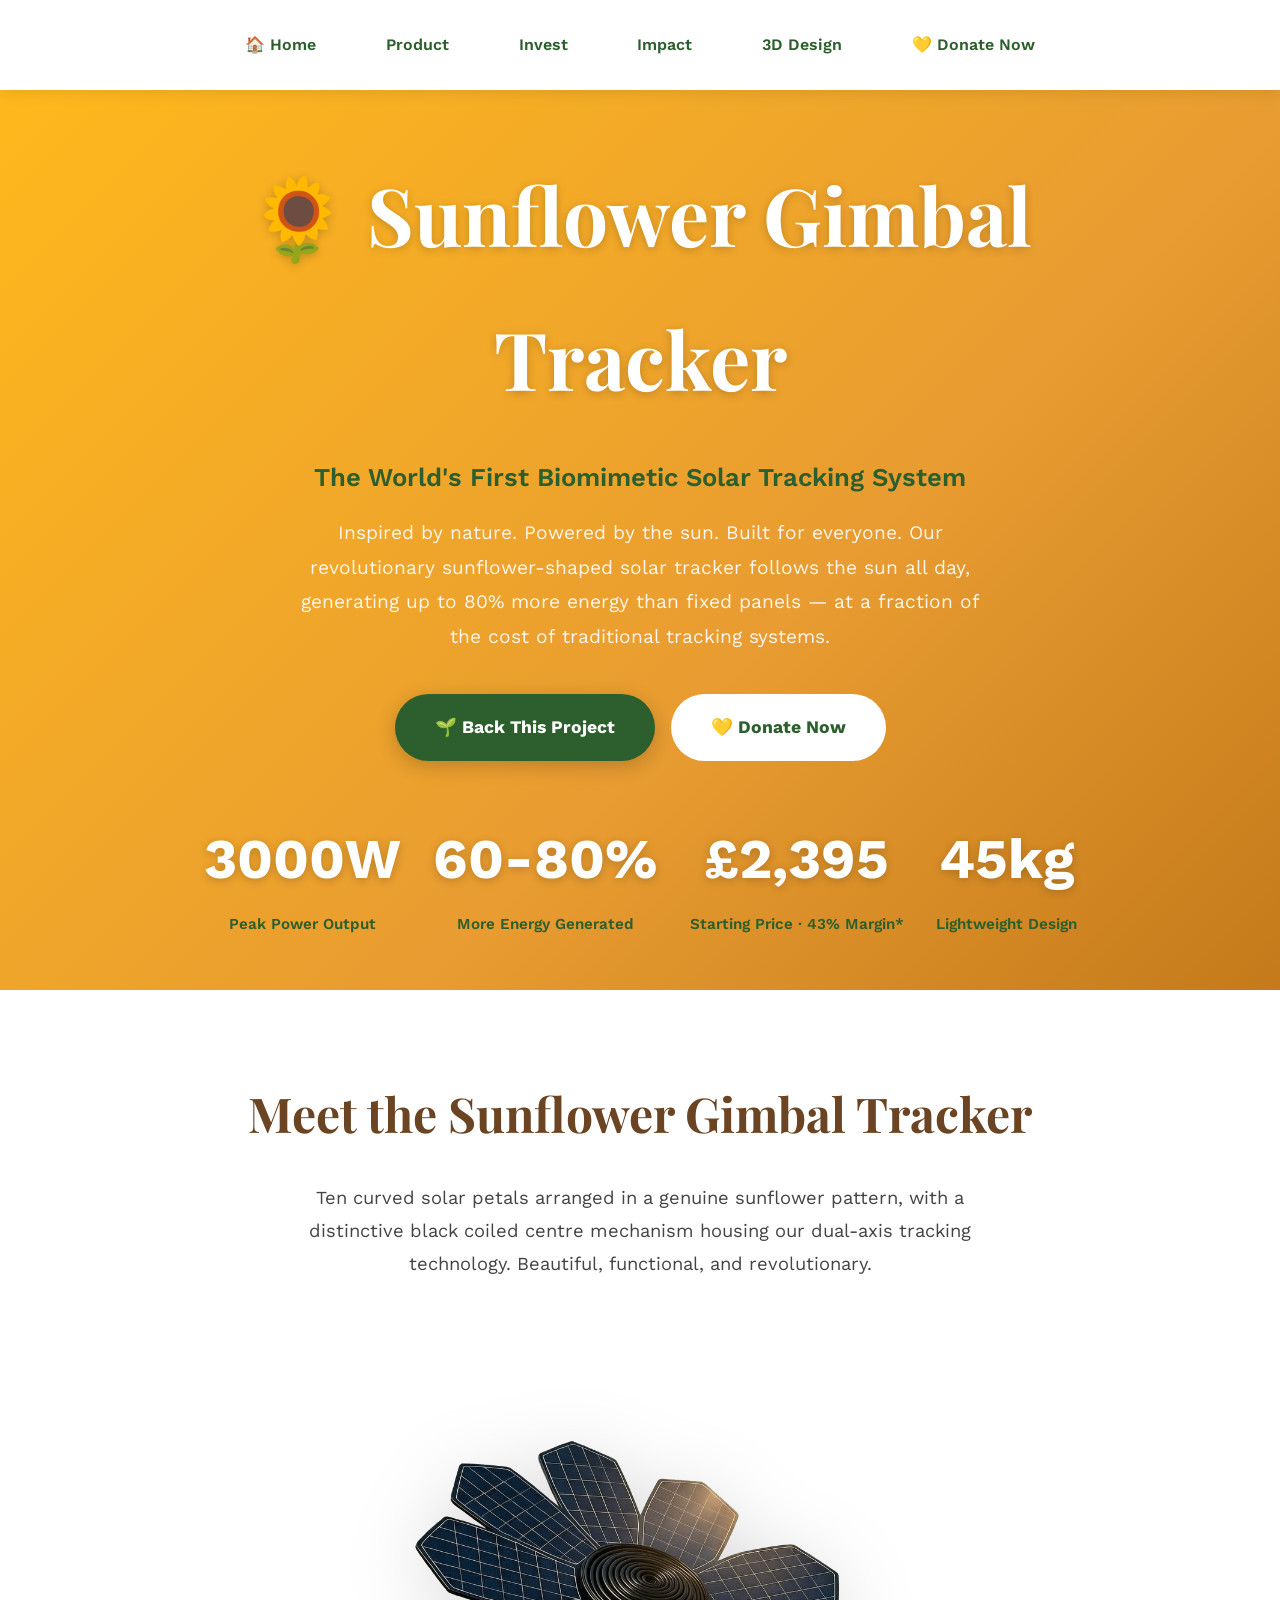
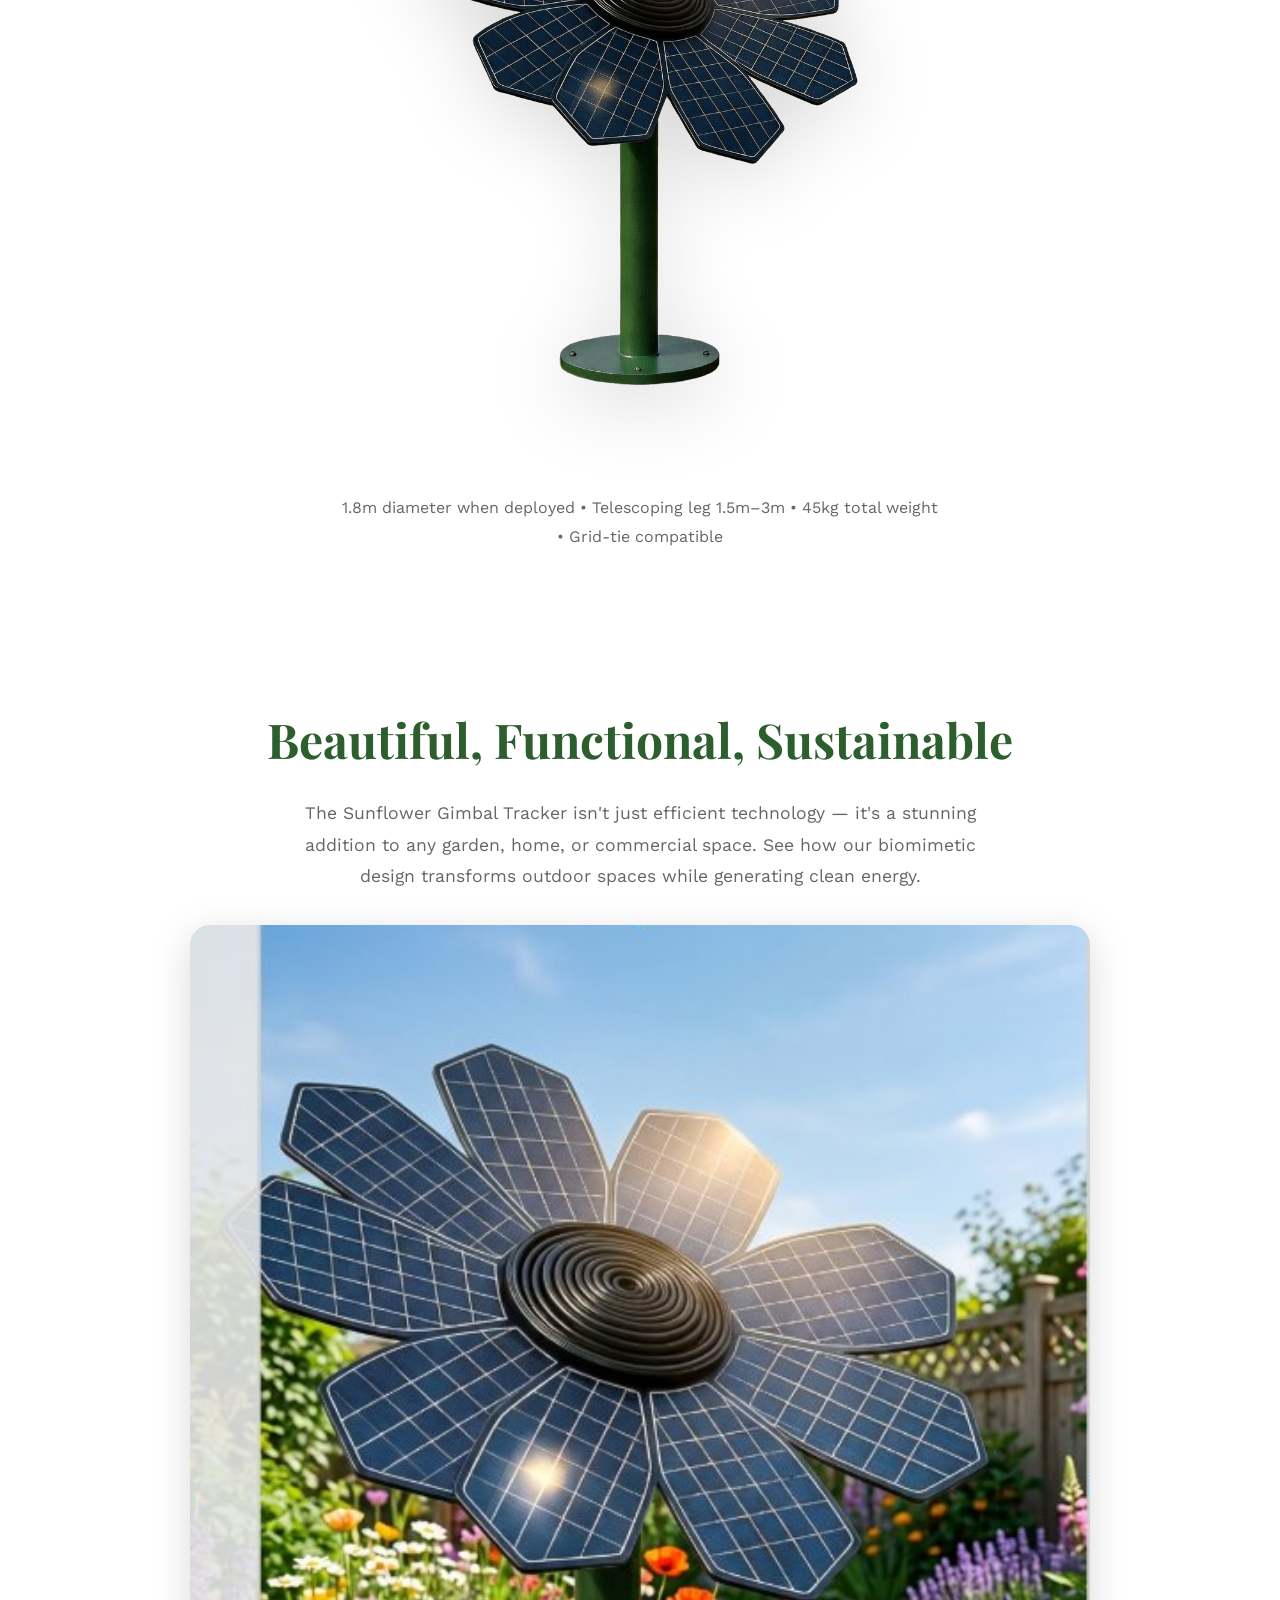
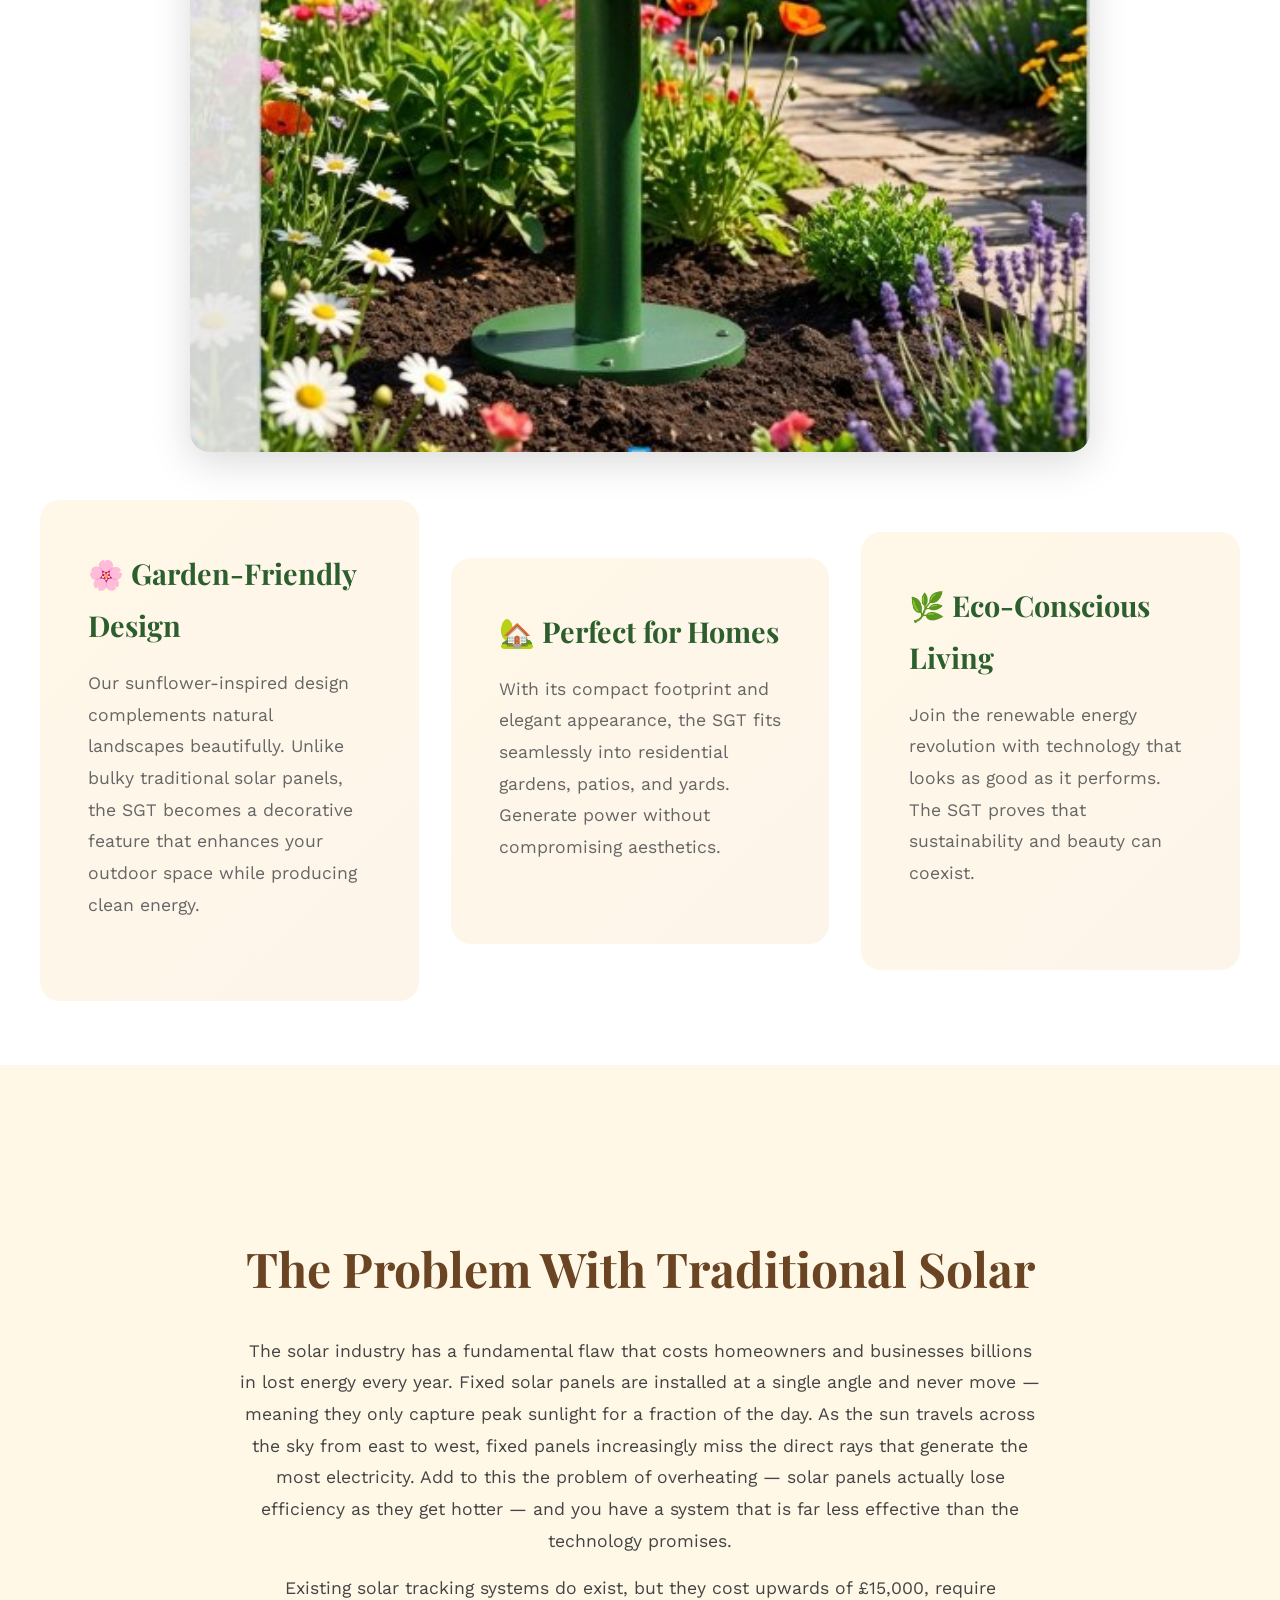
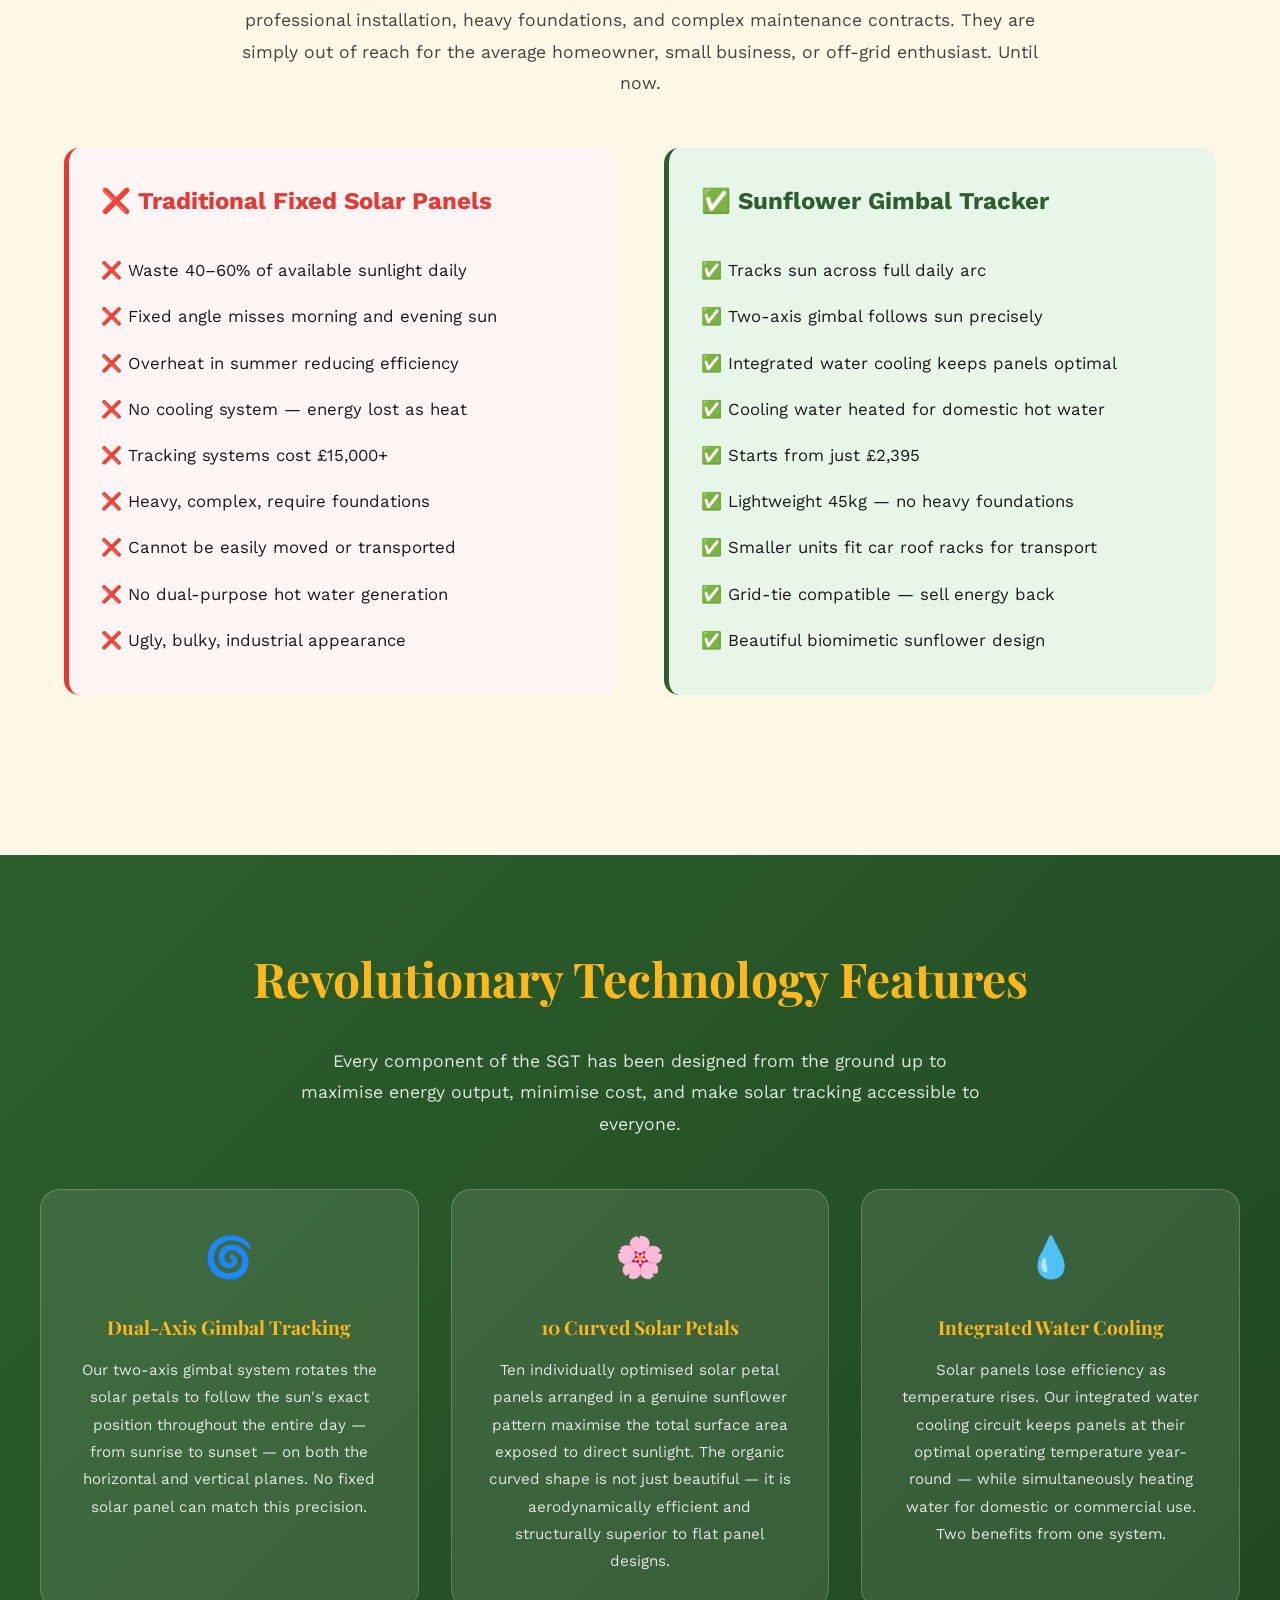
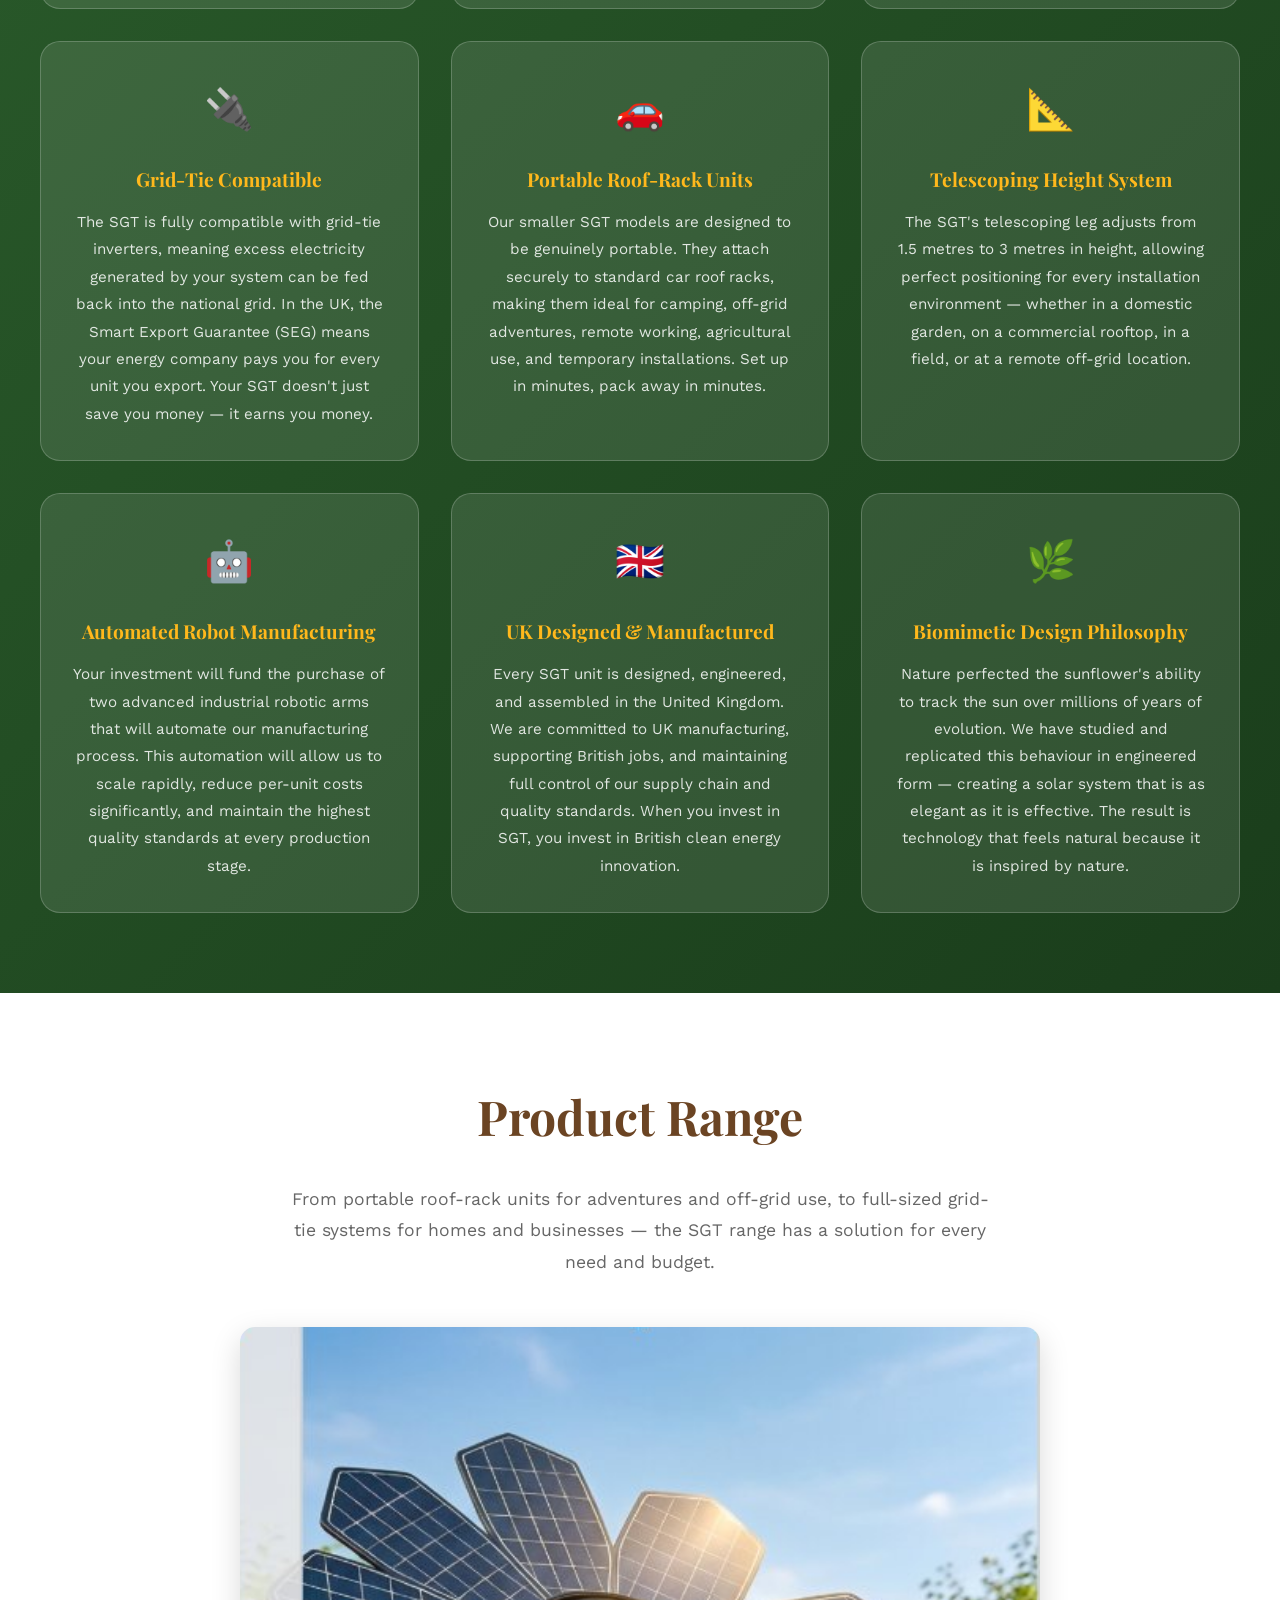
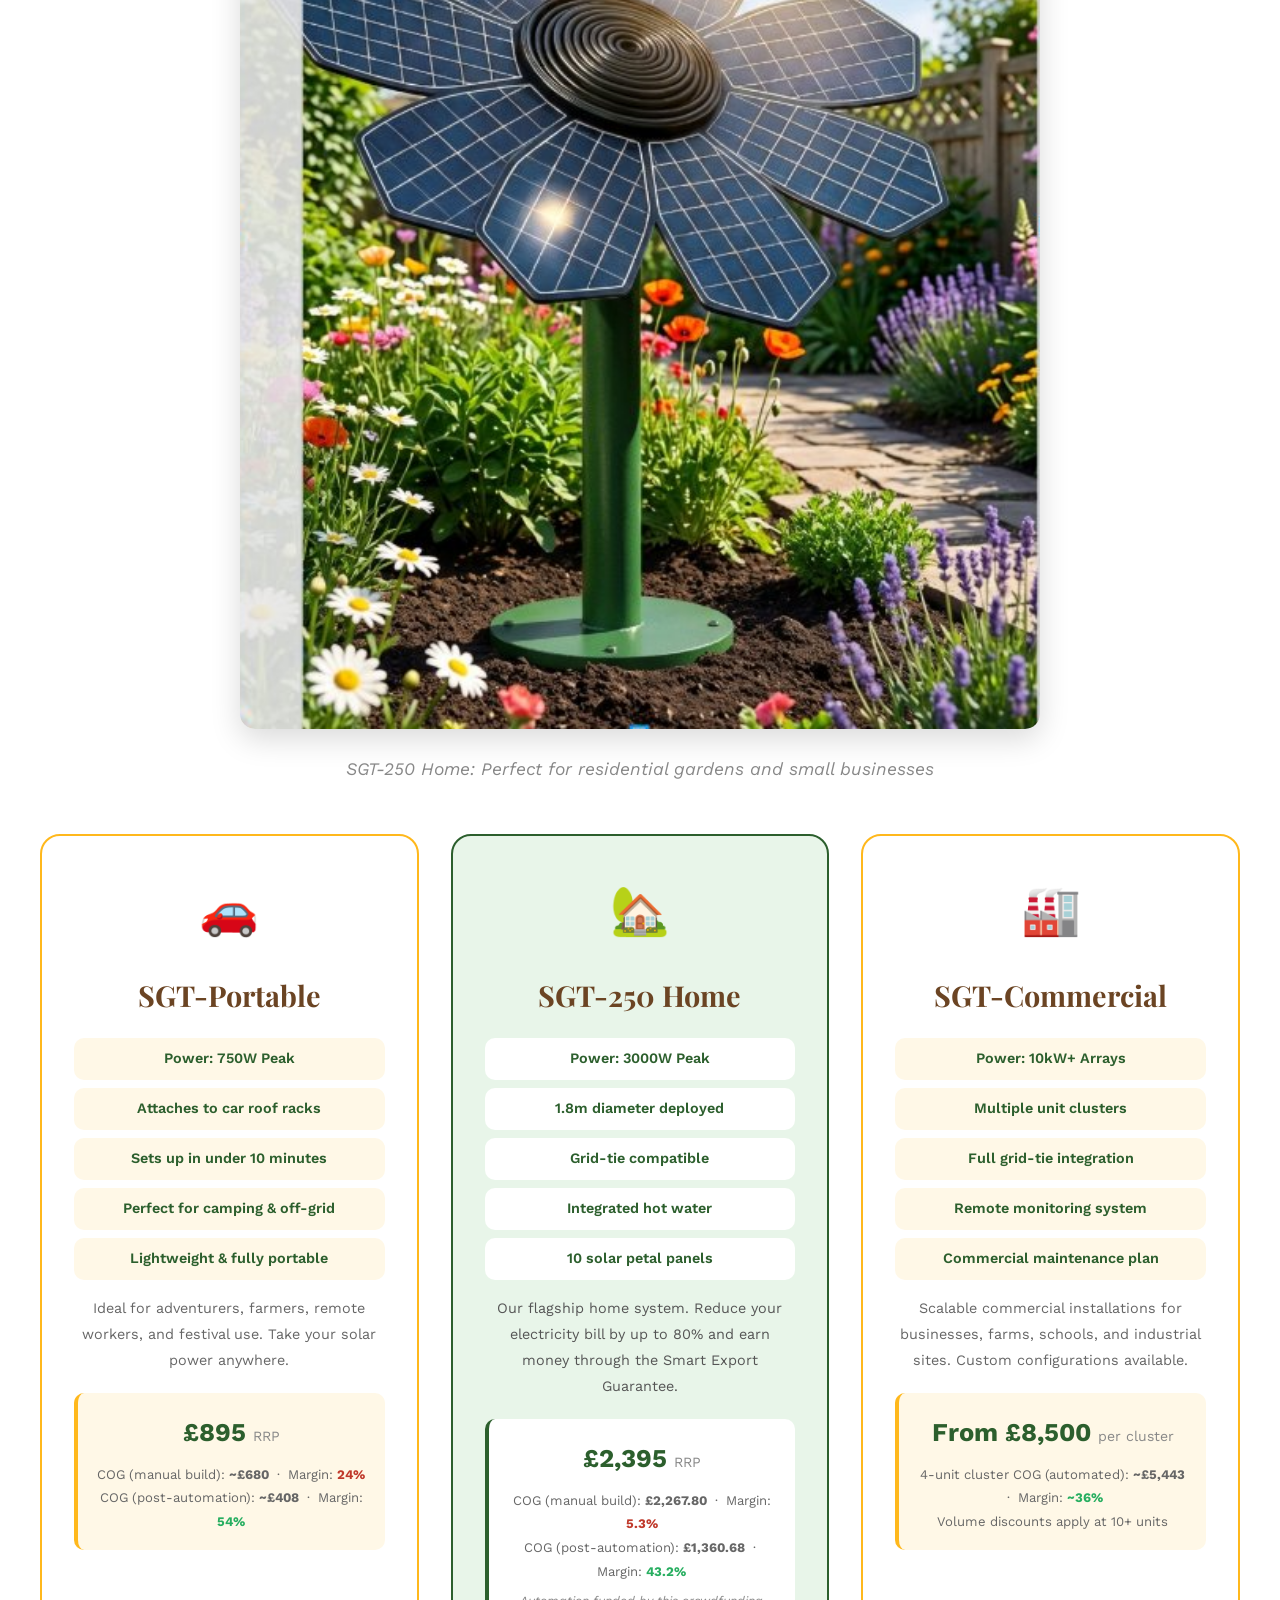
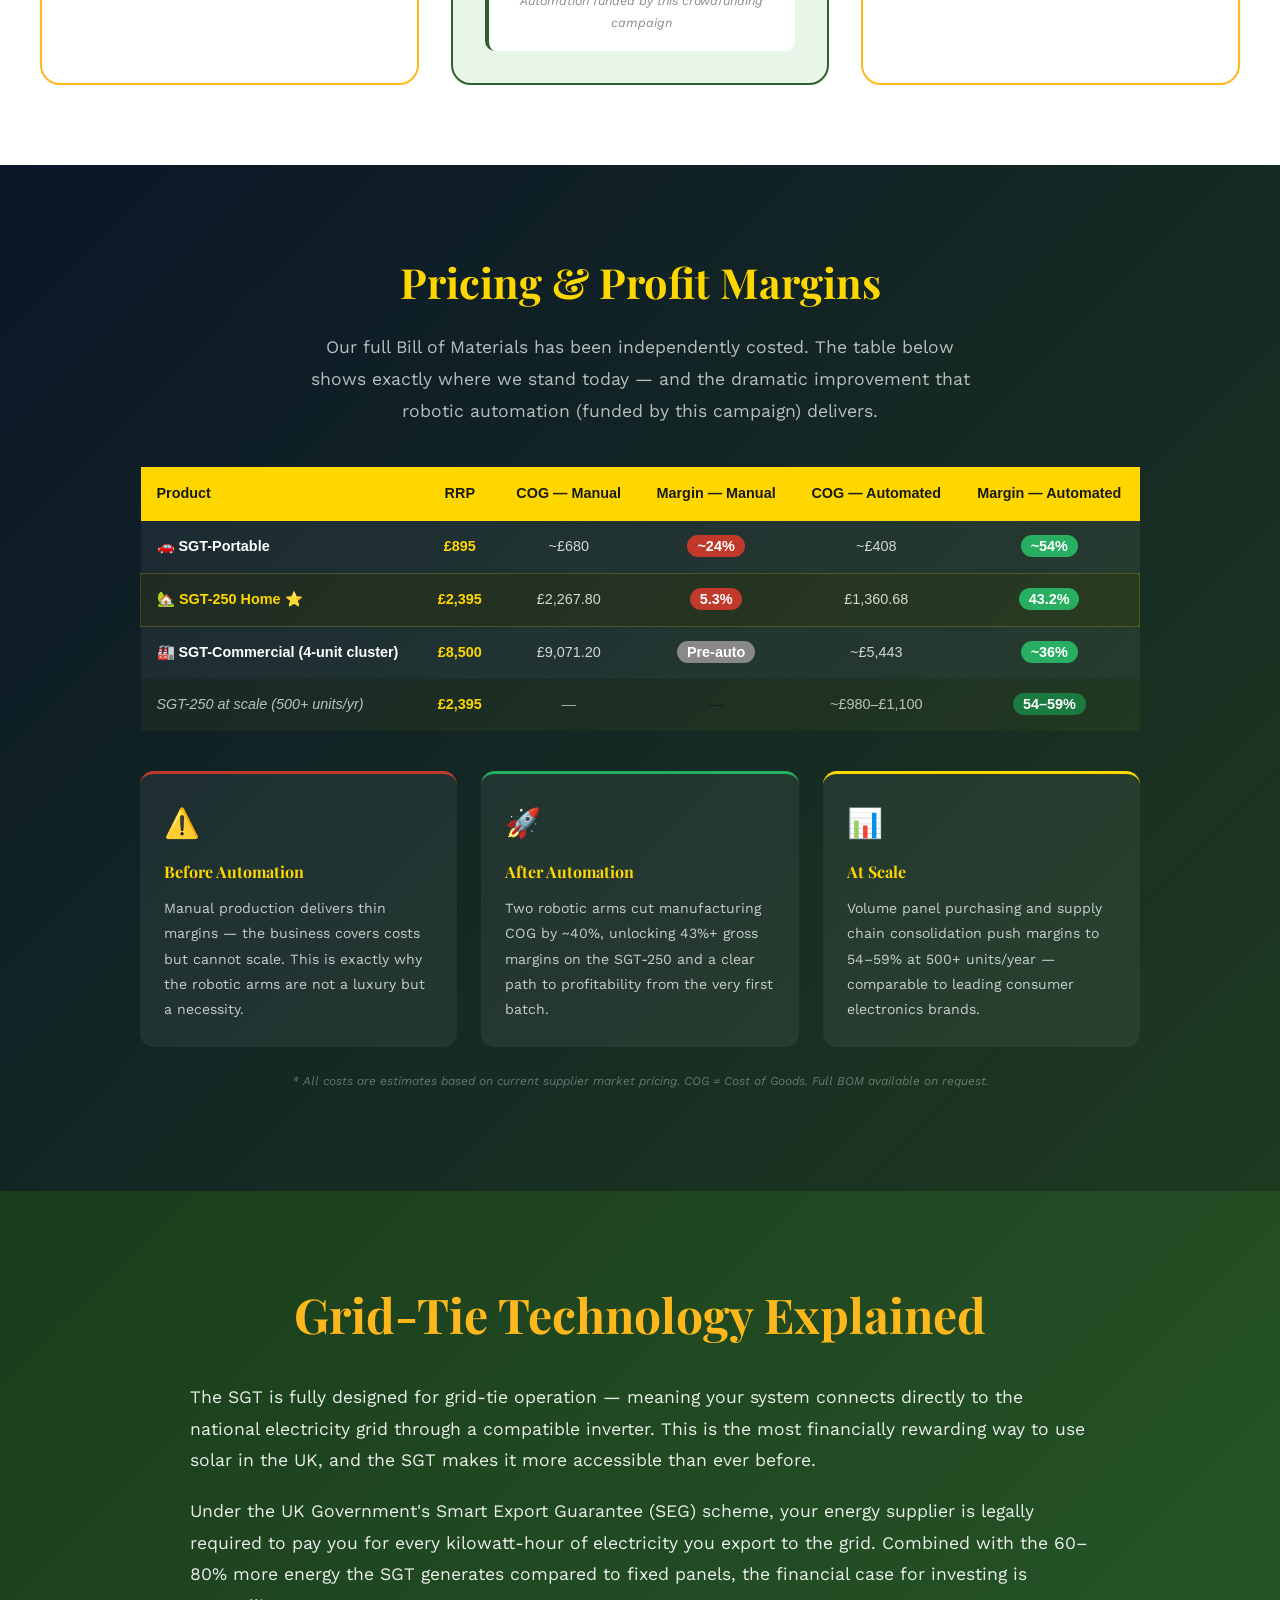
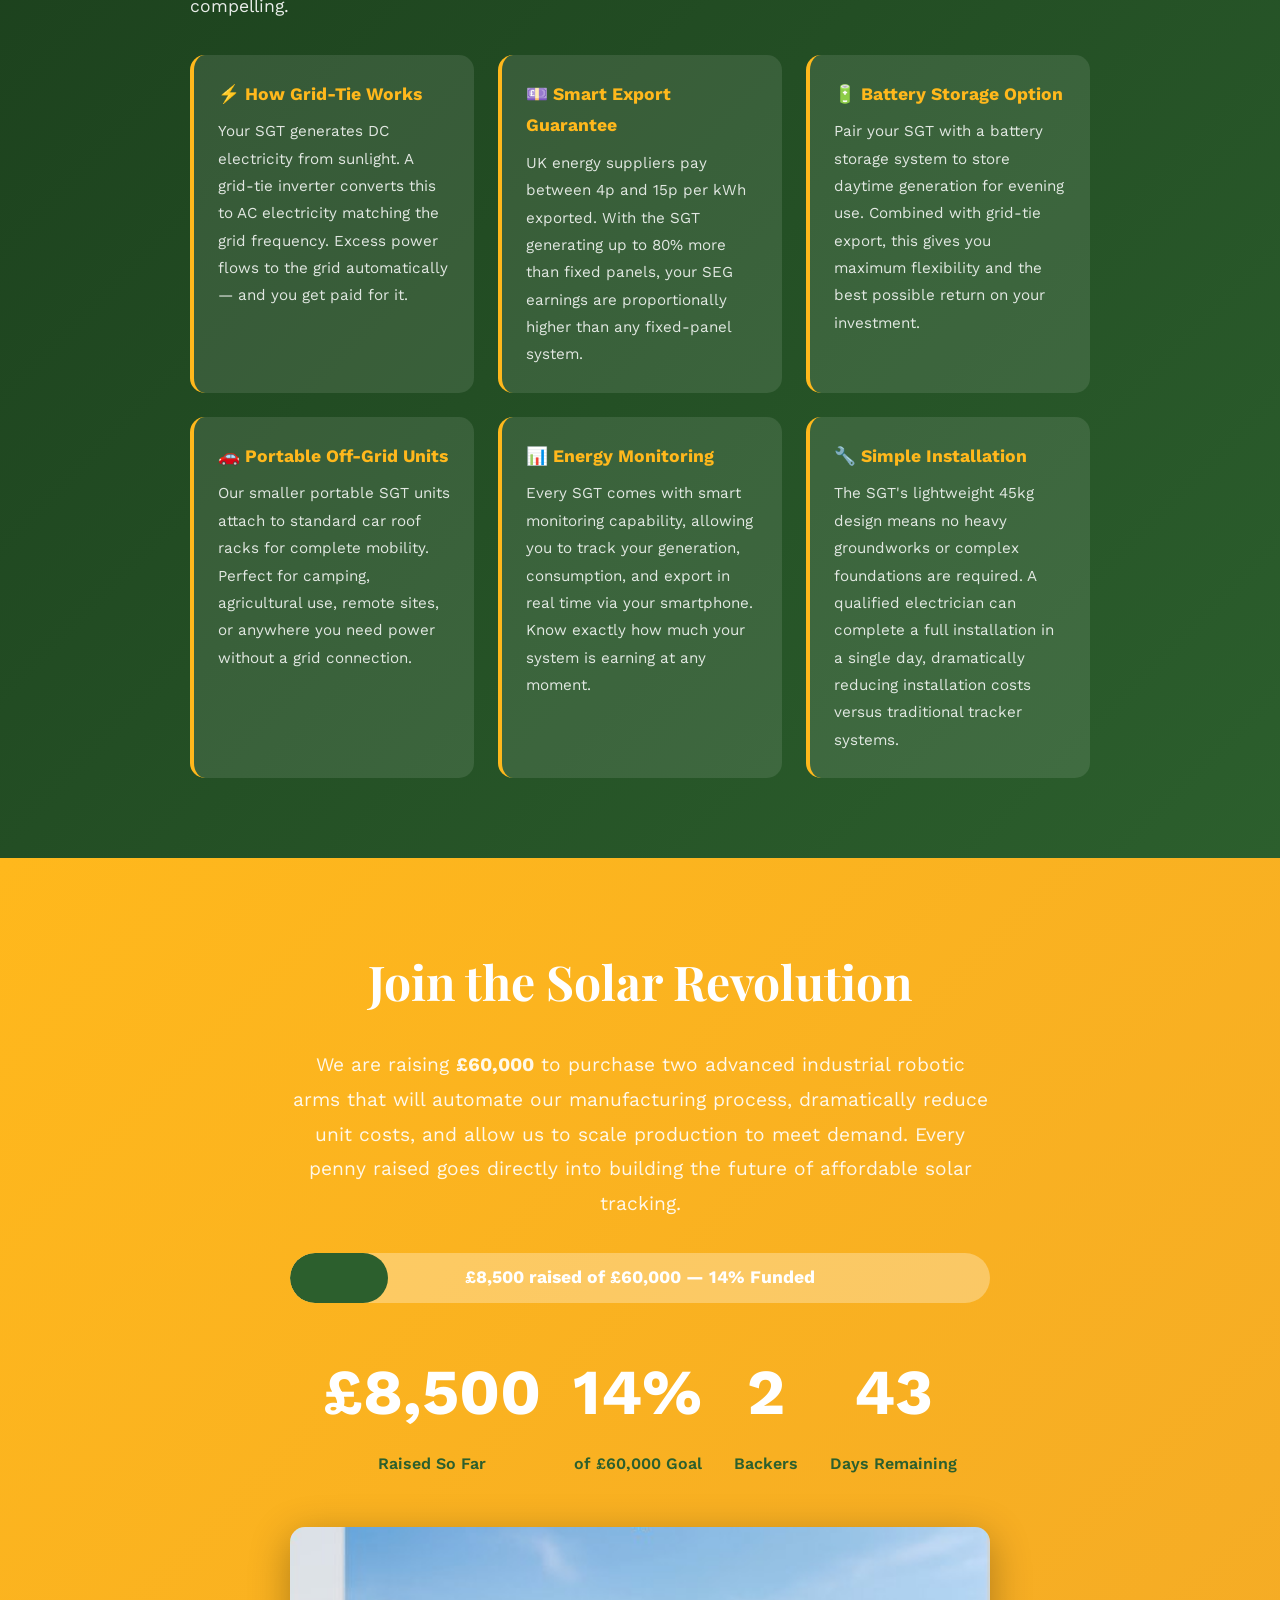
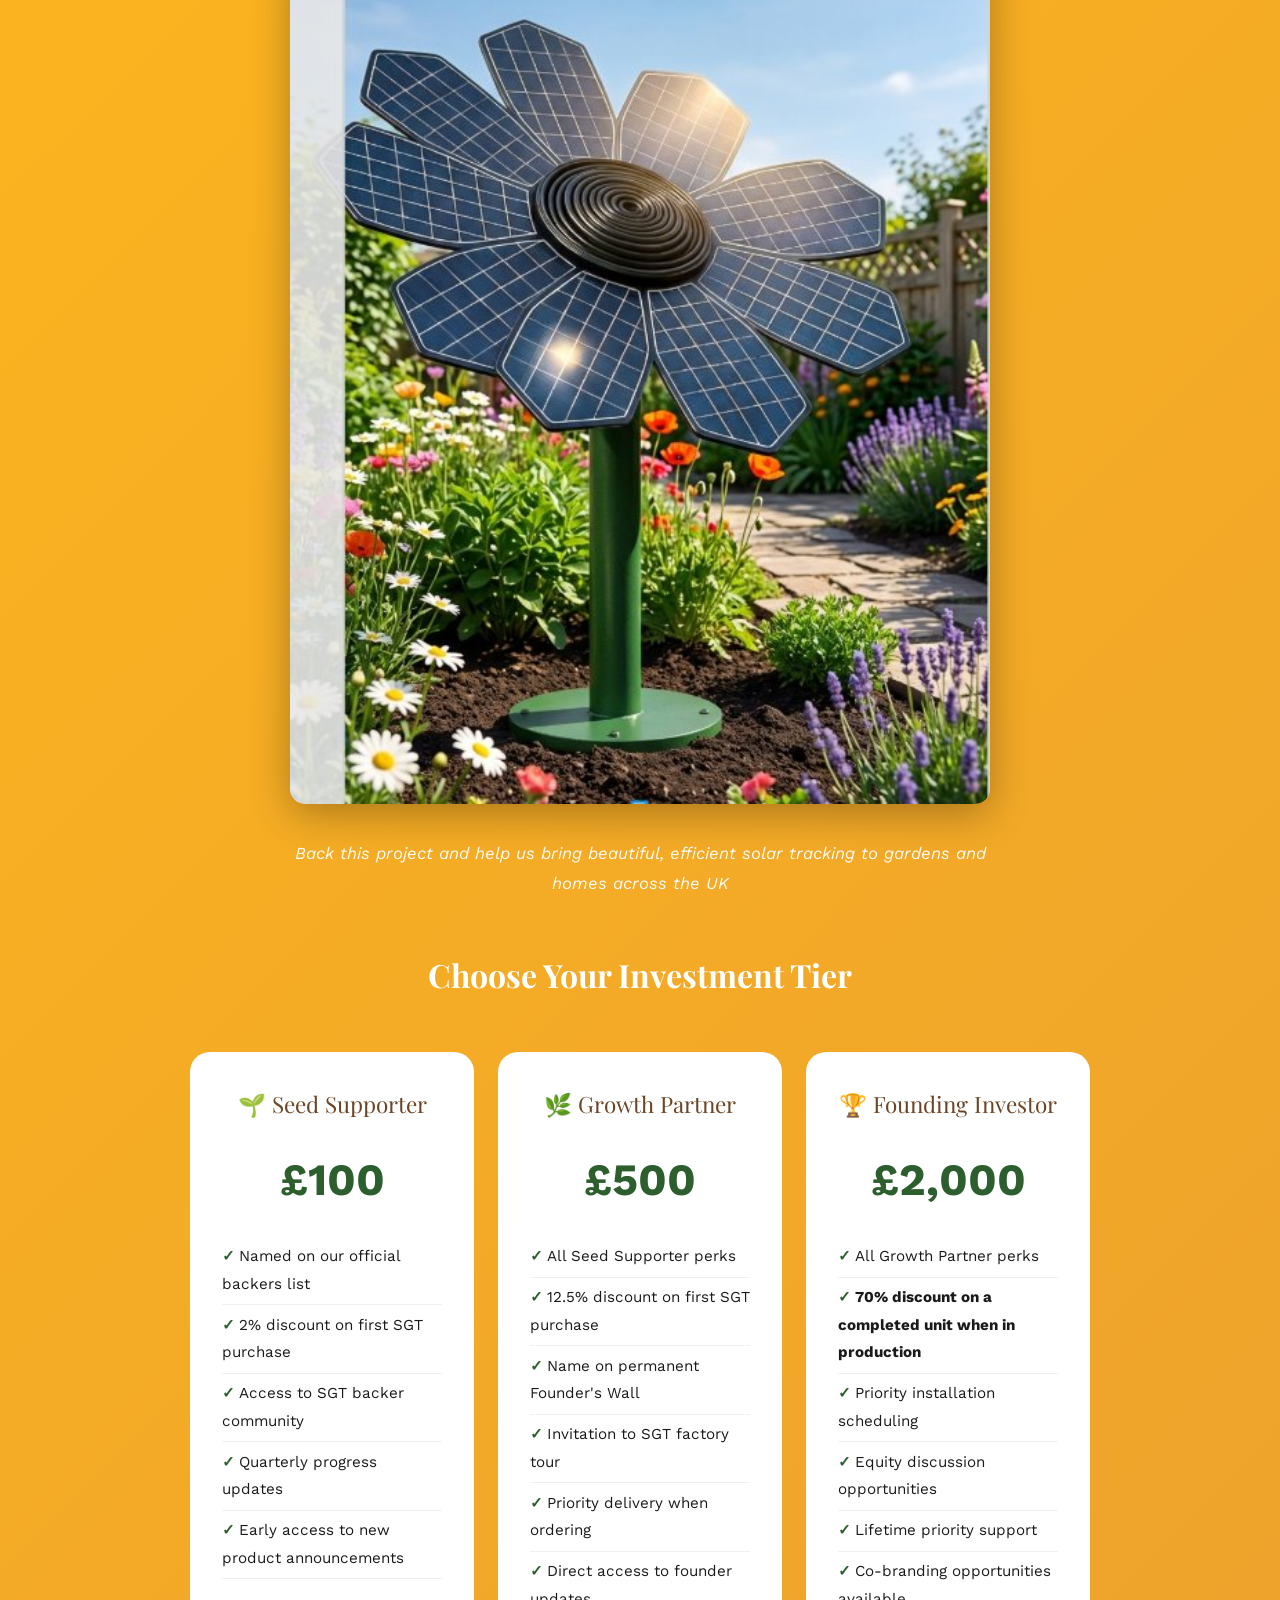
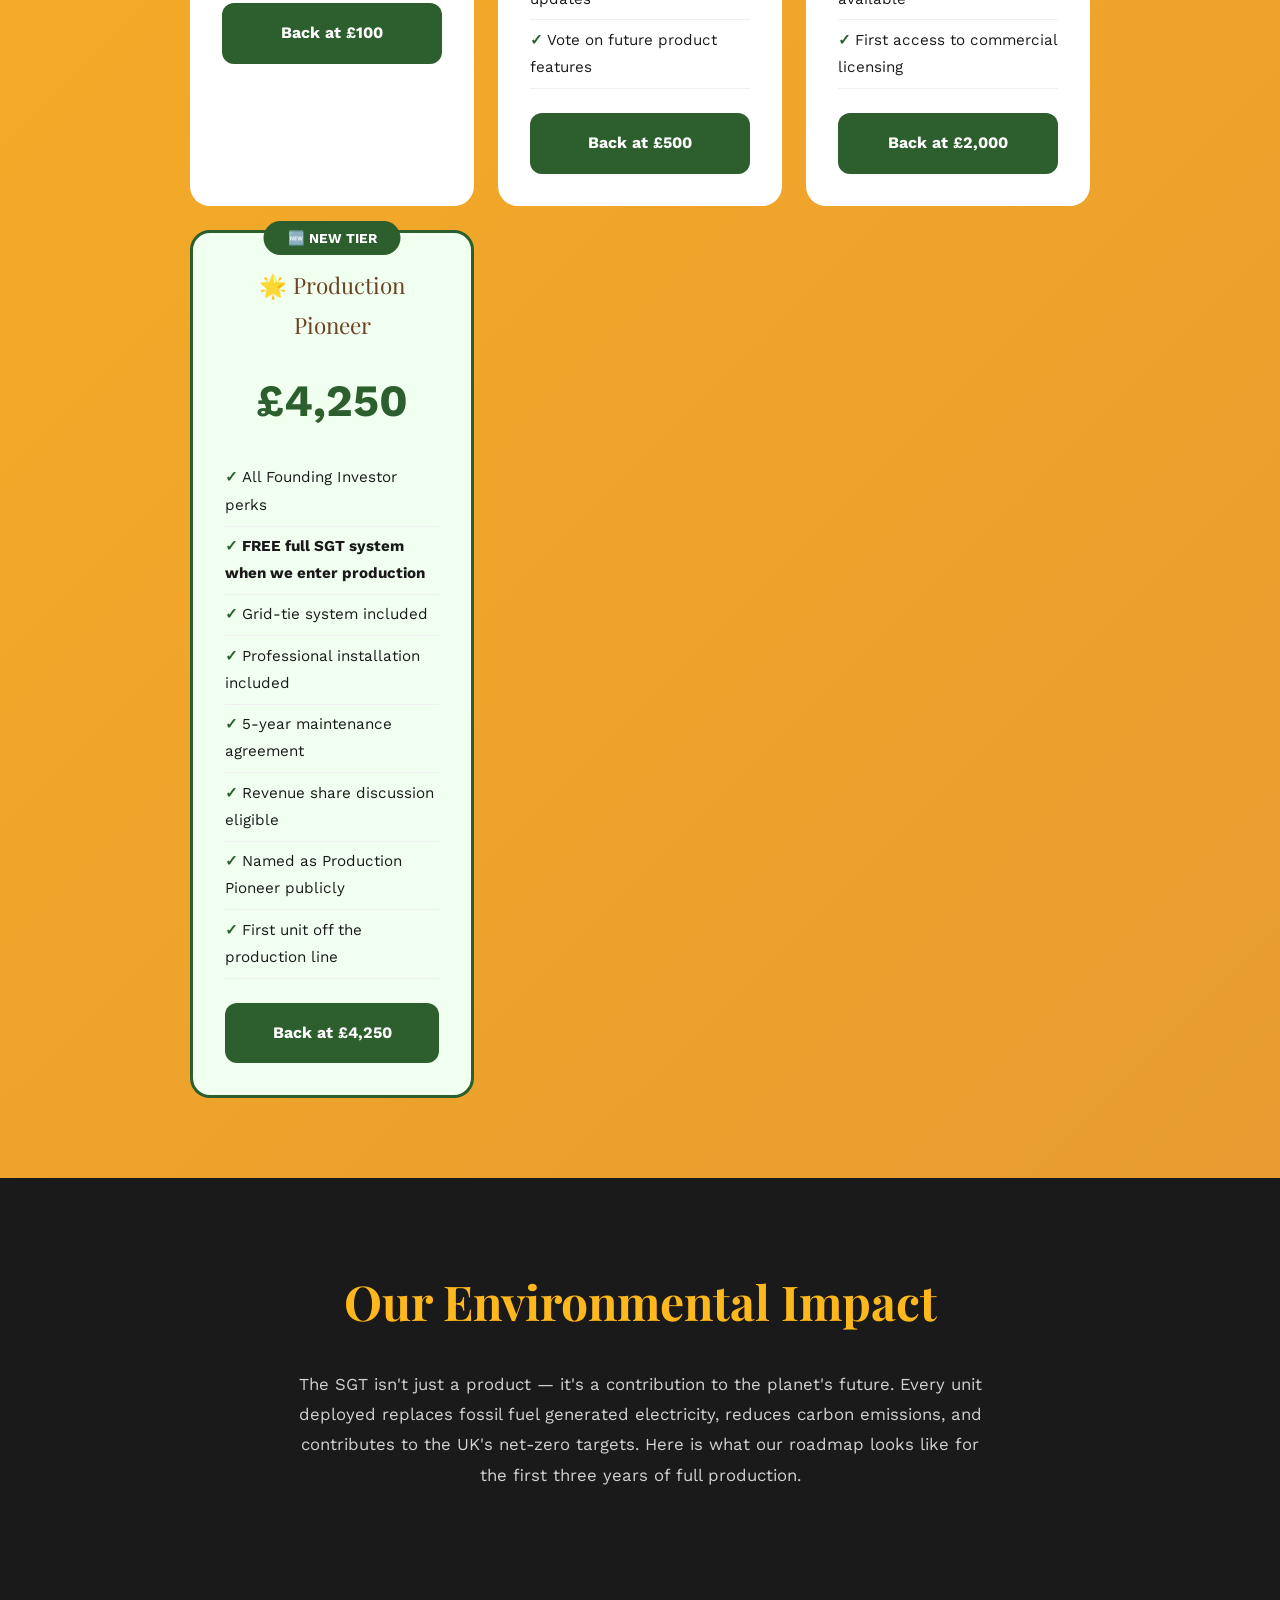
==== commit 05c73ea8: "Update index.html" ====
--- a/index.html
+++ b/index.html
@@ -947,6 +947,10 @@
         <a href="sgt_final_design.html" class="btn-secondary" style="background:var(--green);color:white;">🌀 See 3D Design</a>
     </div>
 </div>
+    <div style="text-align:center; margin: 1rem 0;">
+  <span style="font-size: 2.5rem; font-weight: bold; color: var(--gold);" id="days-remaining">--</span>
+  <span style="font-size: 1.1rem; color: var(--gold);"> days remaining</span>
+</div>
 
 <!-- FOOTER -->
 <footer>
@@ -993,3 +997,4 @@
 </script>
 </body>
 </html>
+
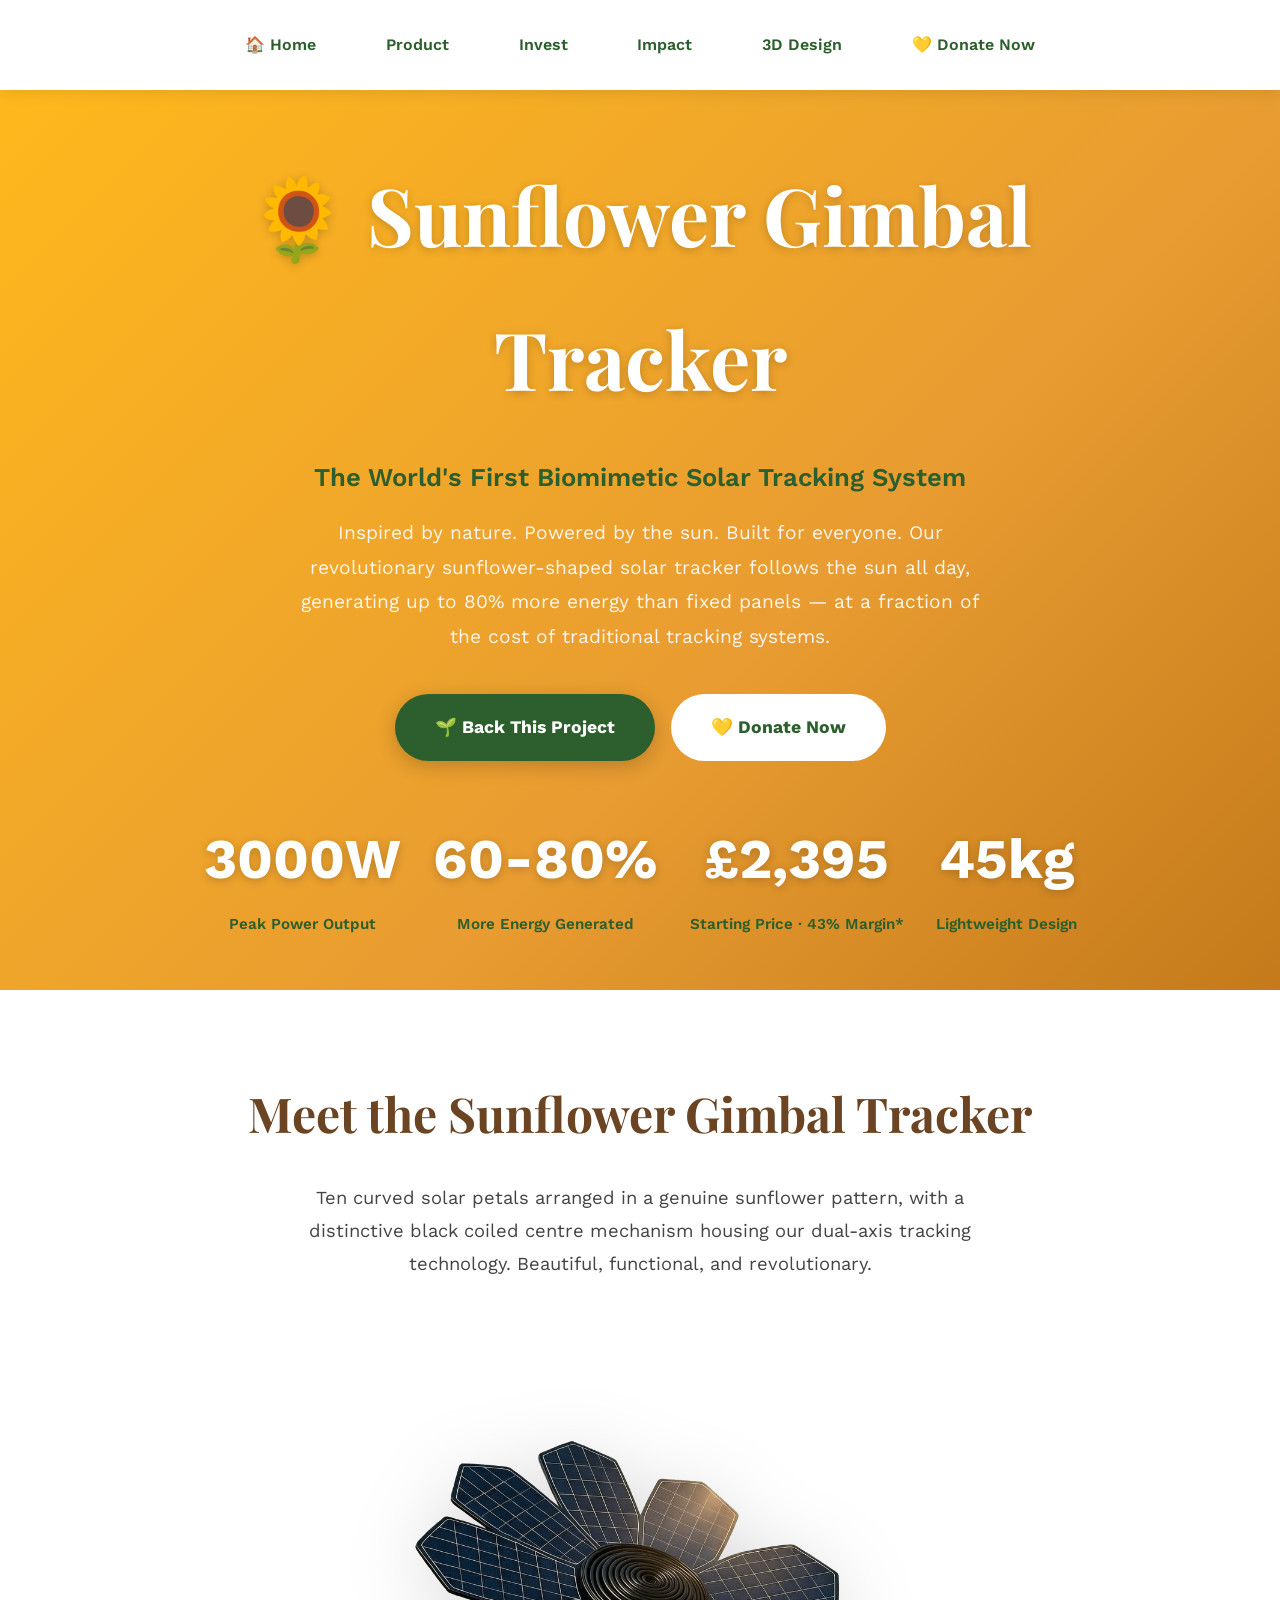
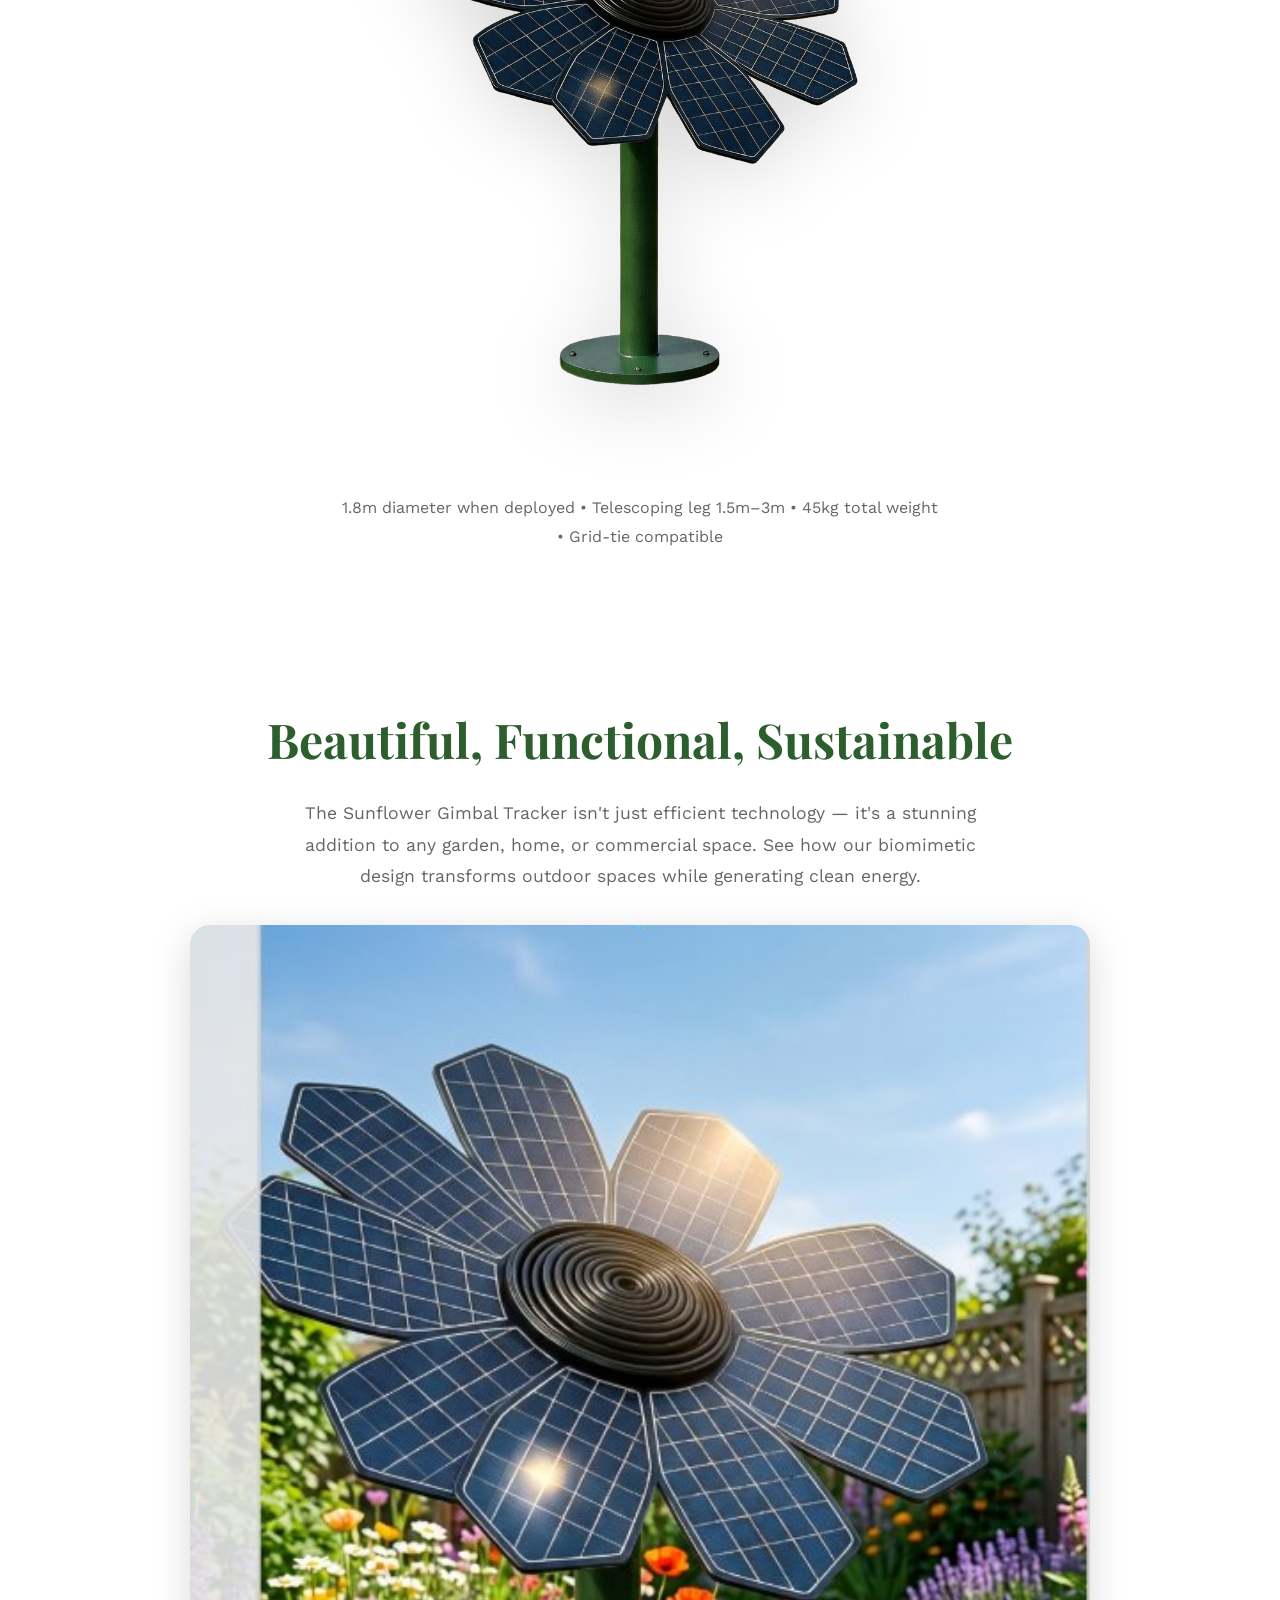
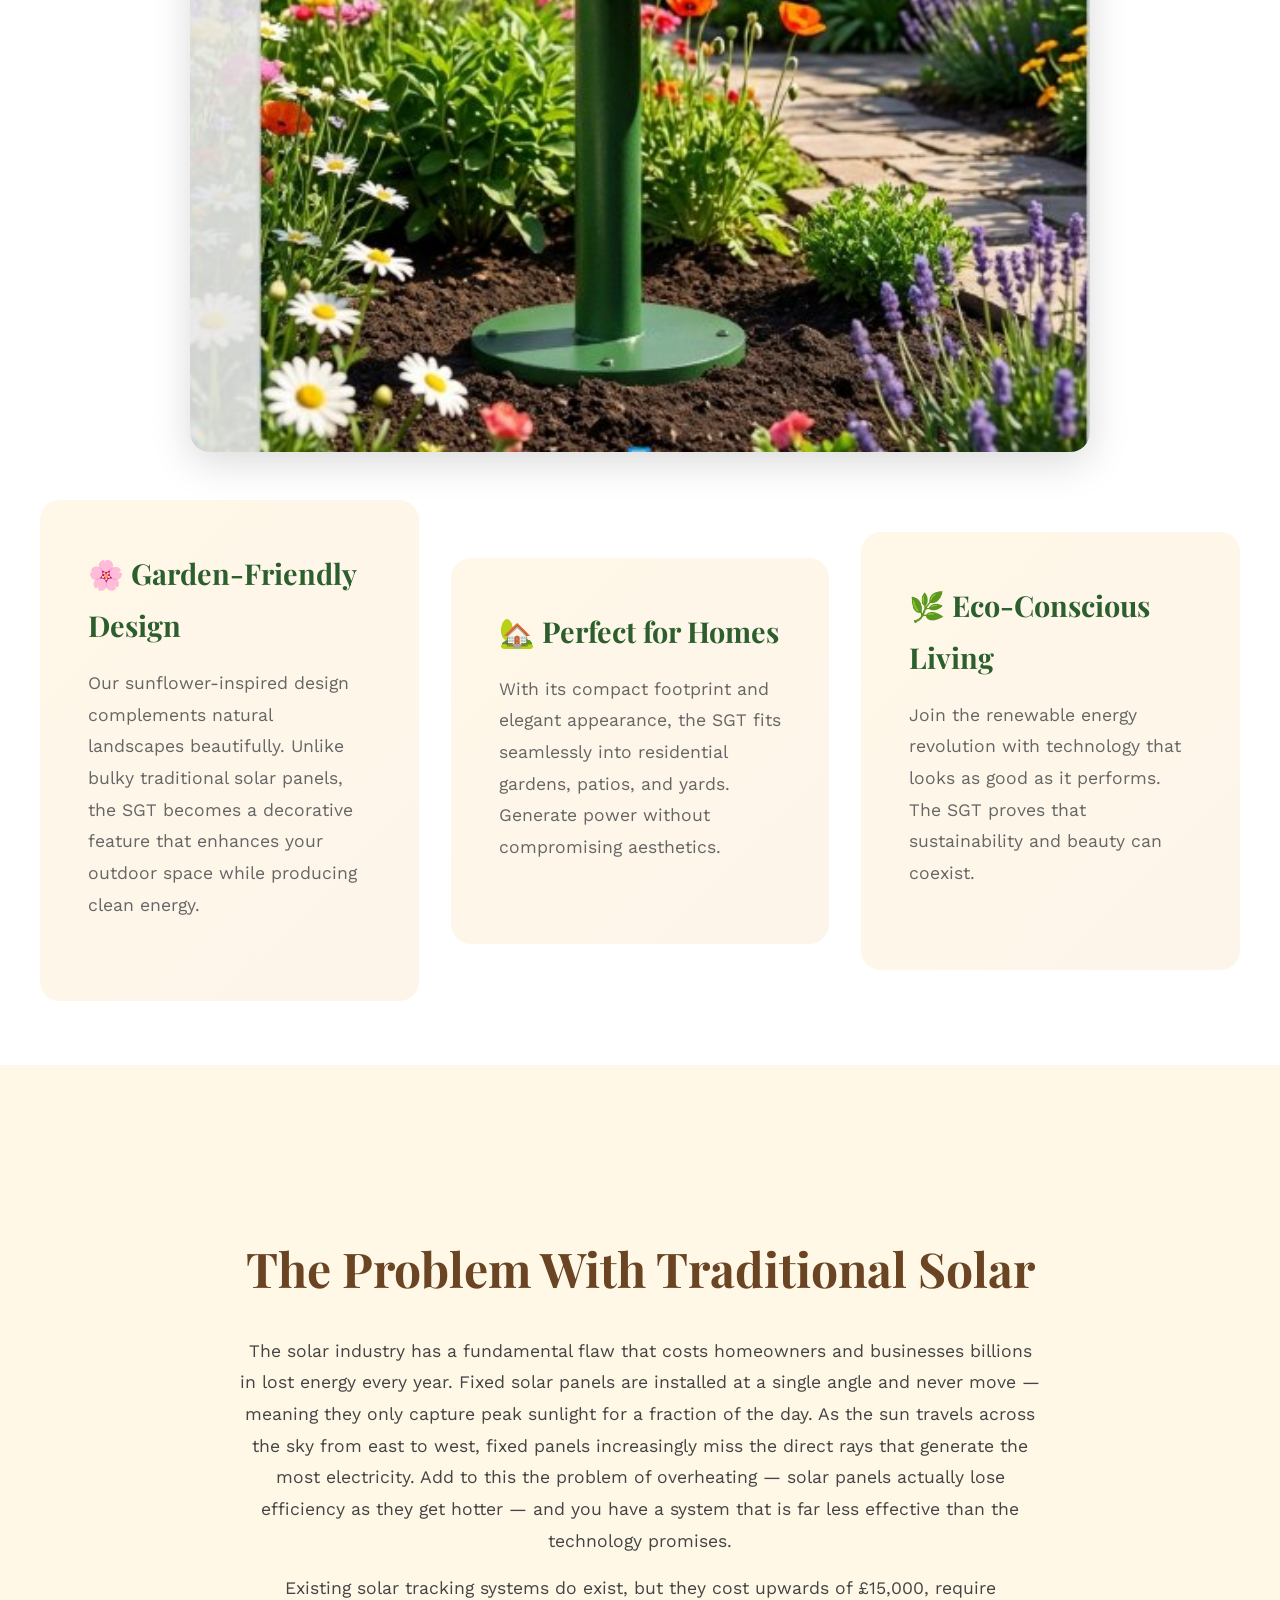
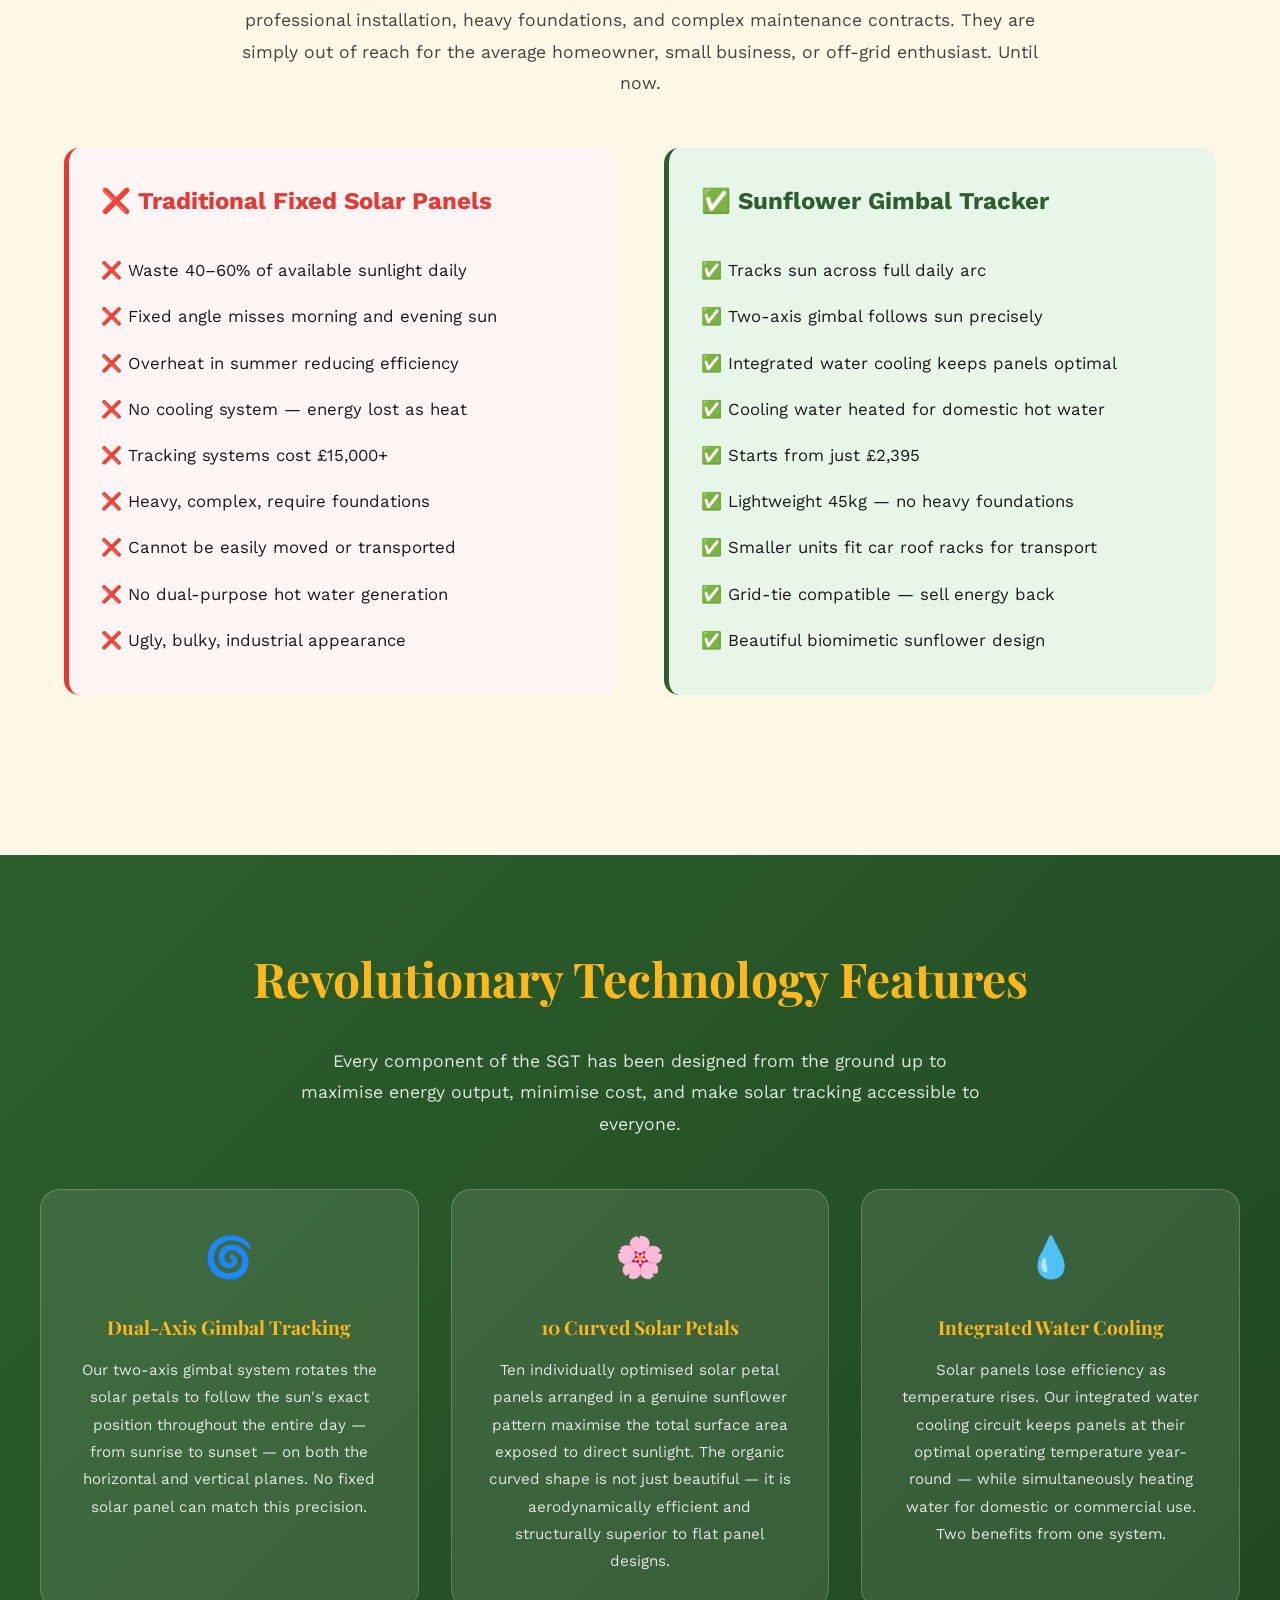
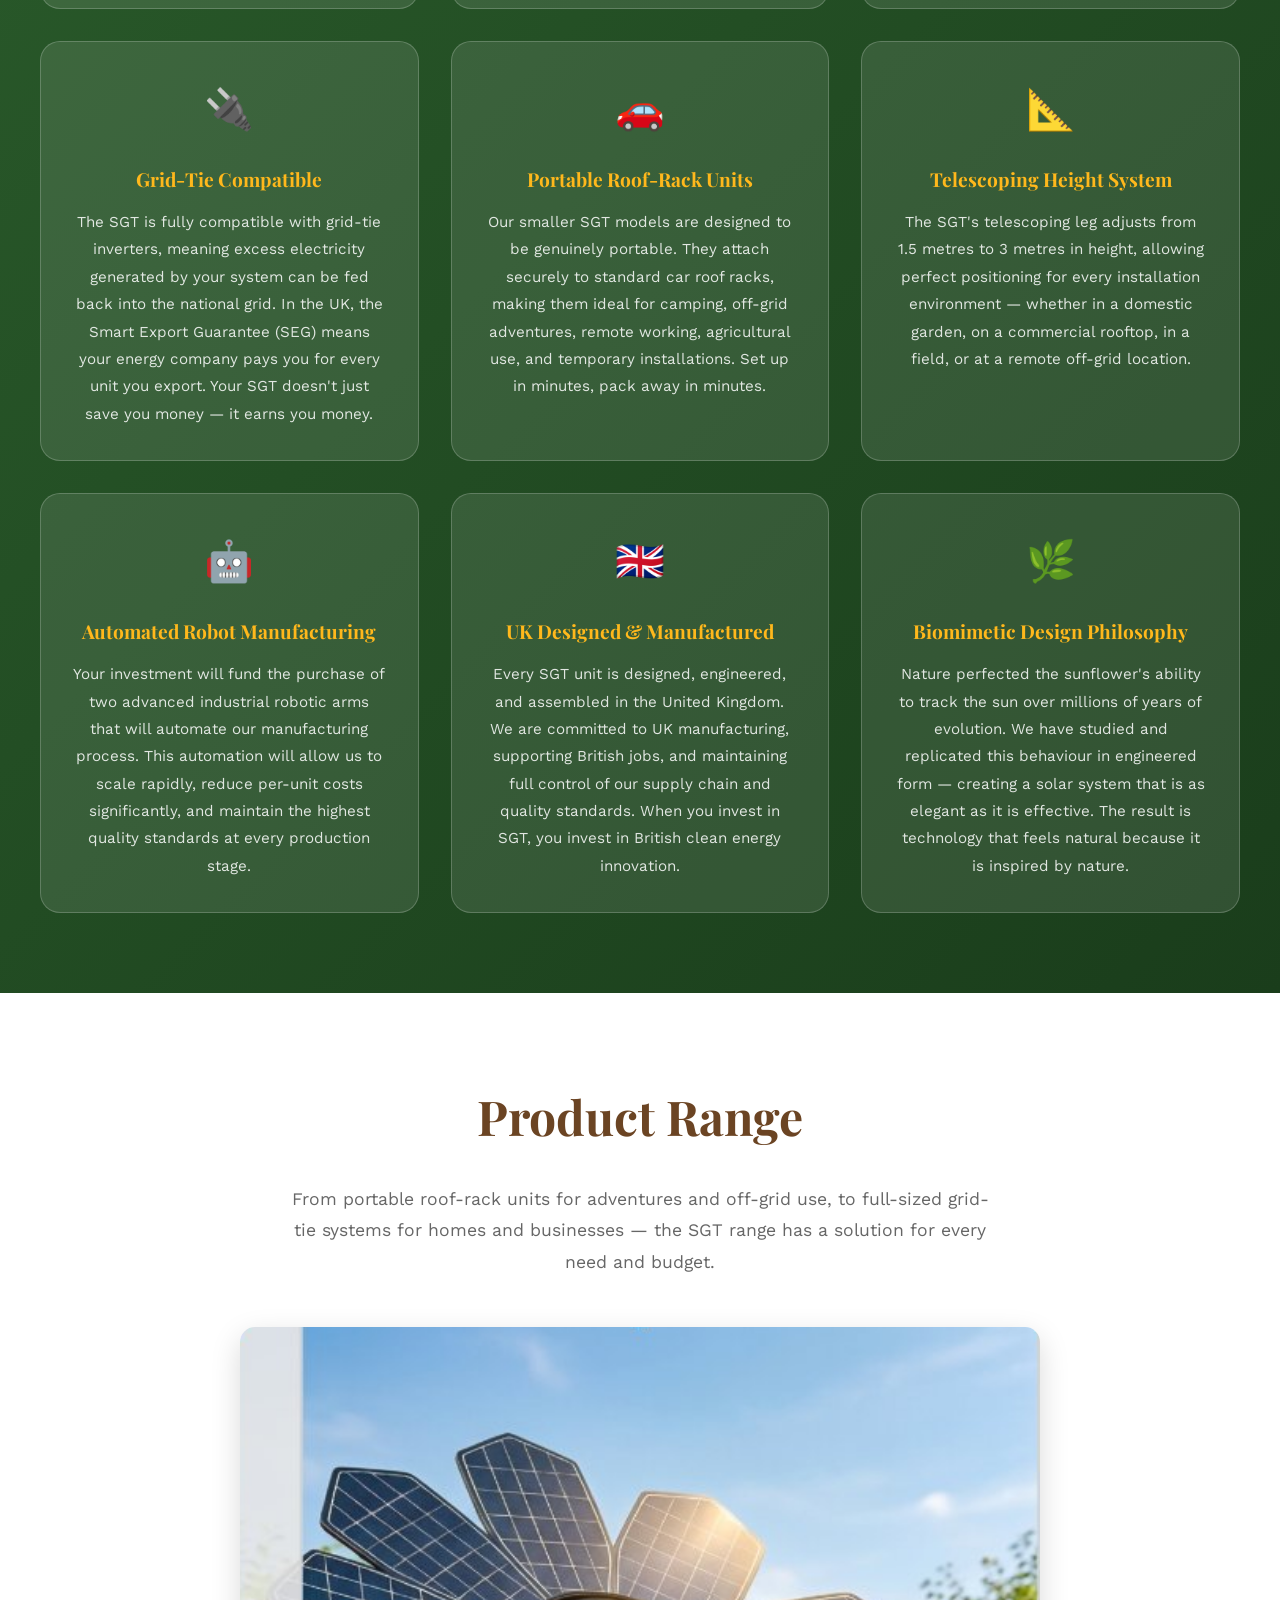
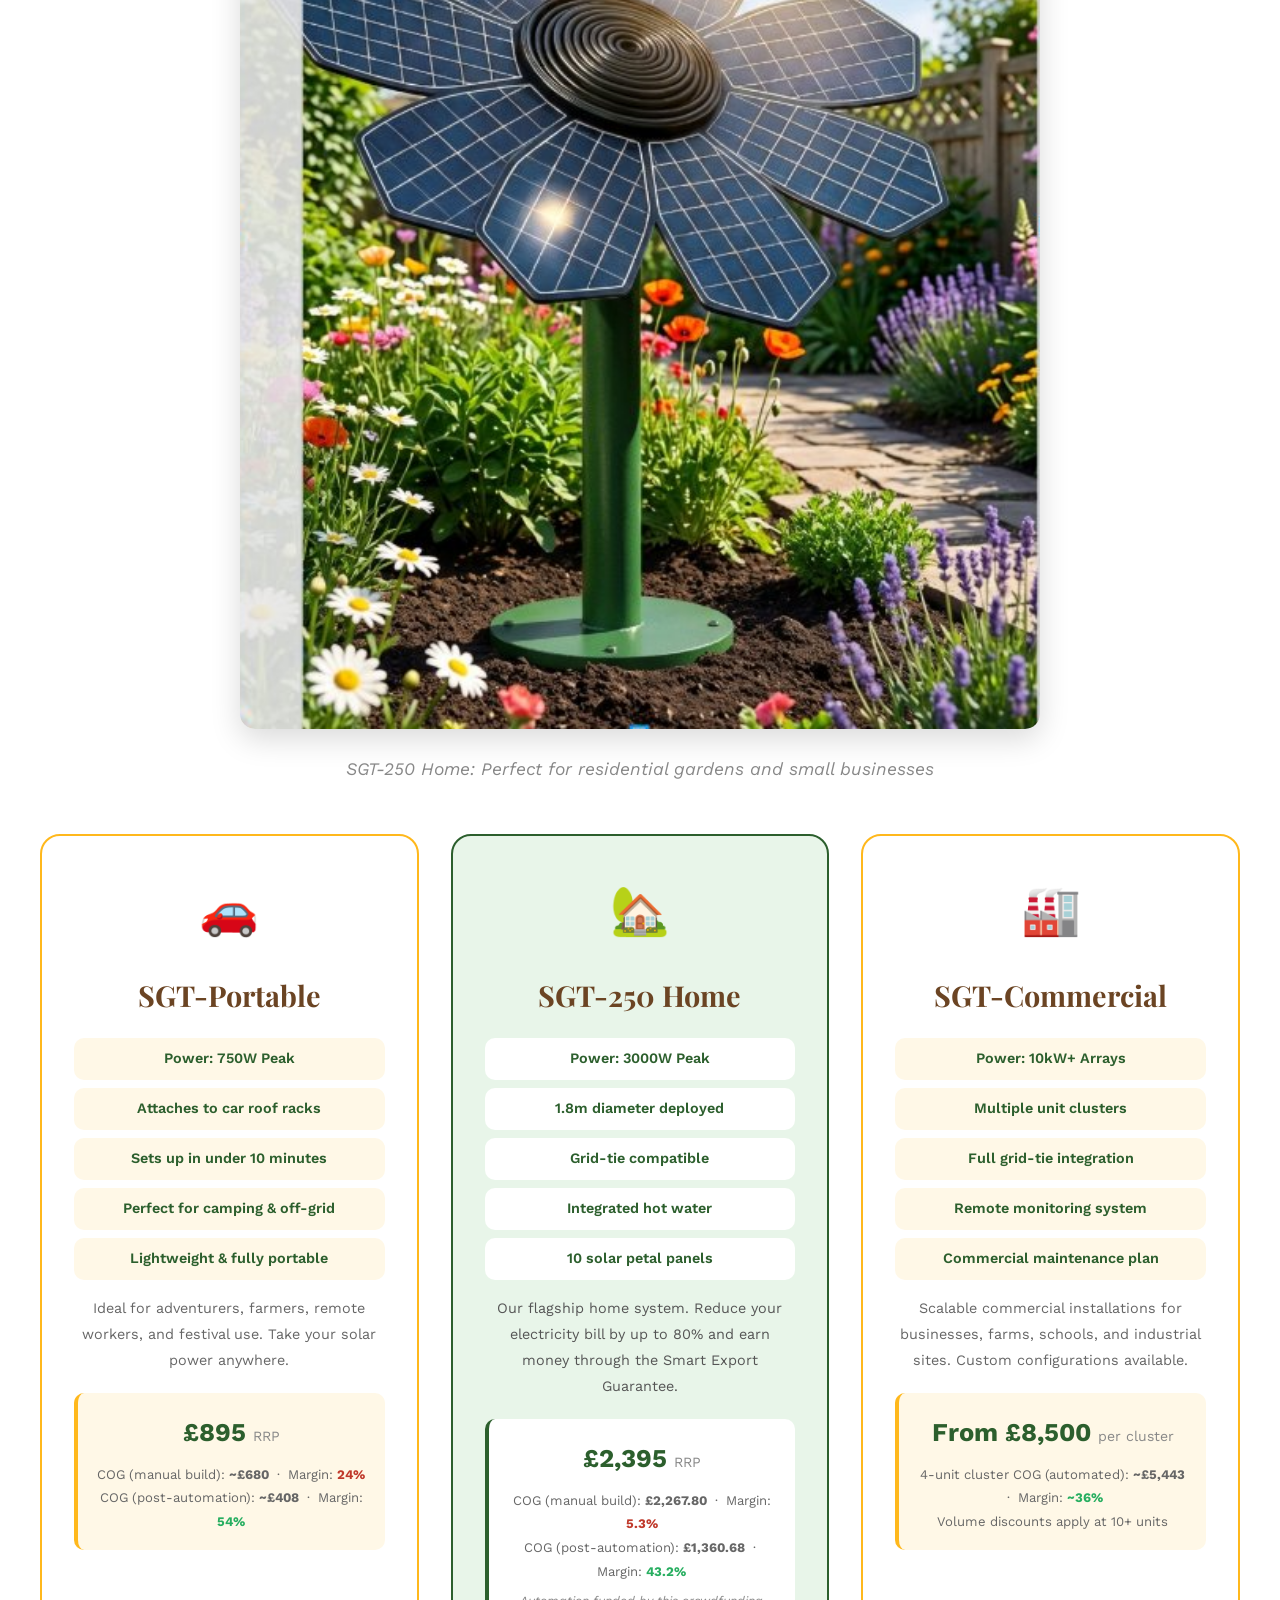
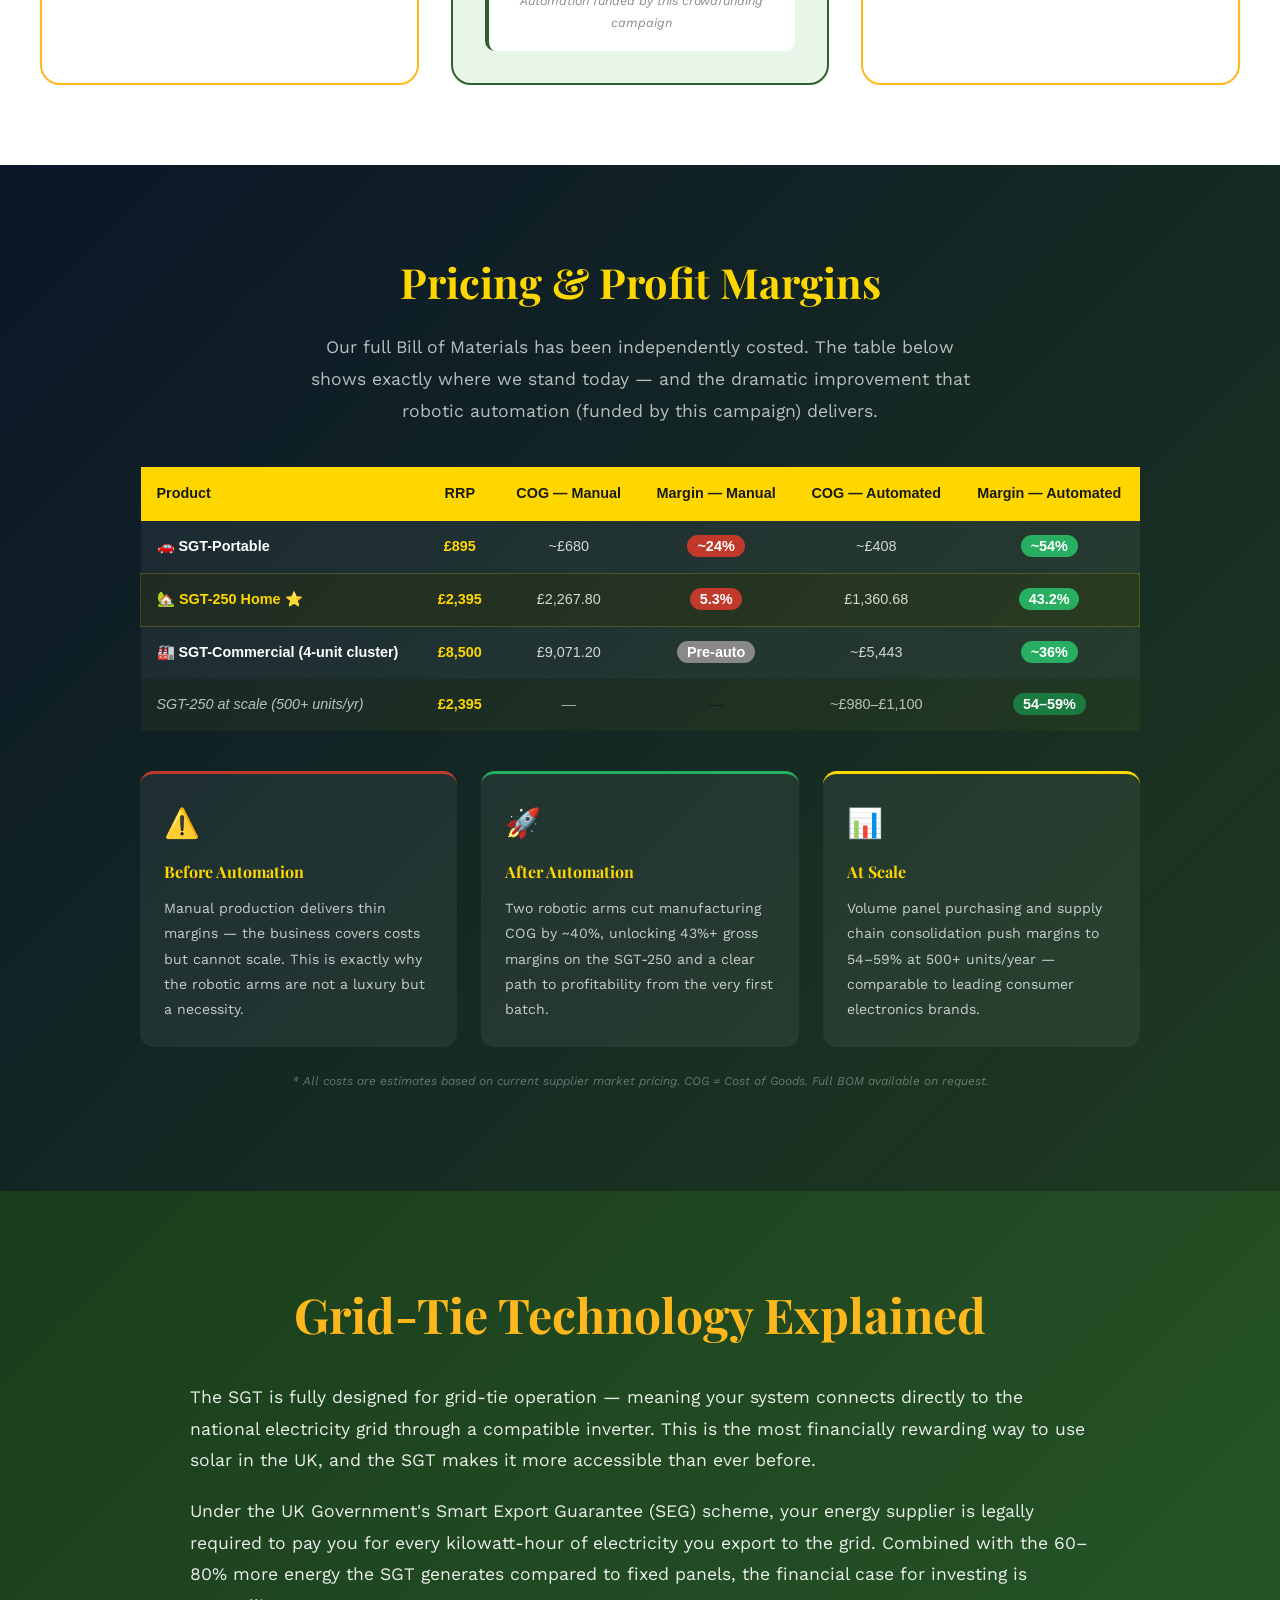
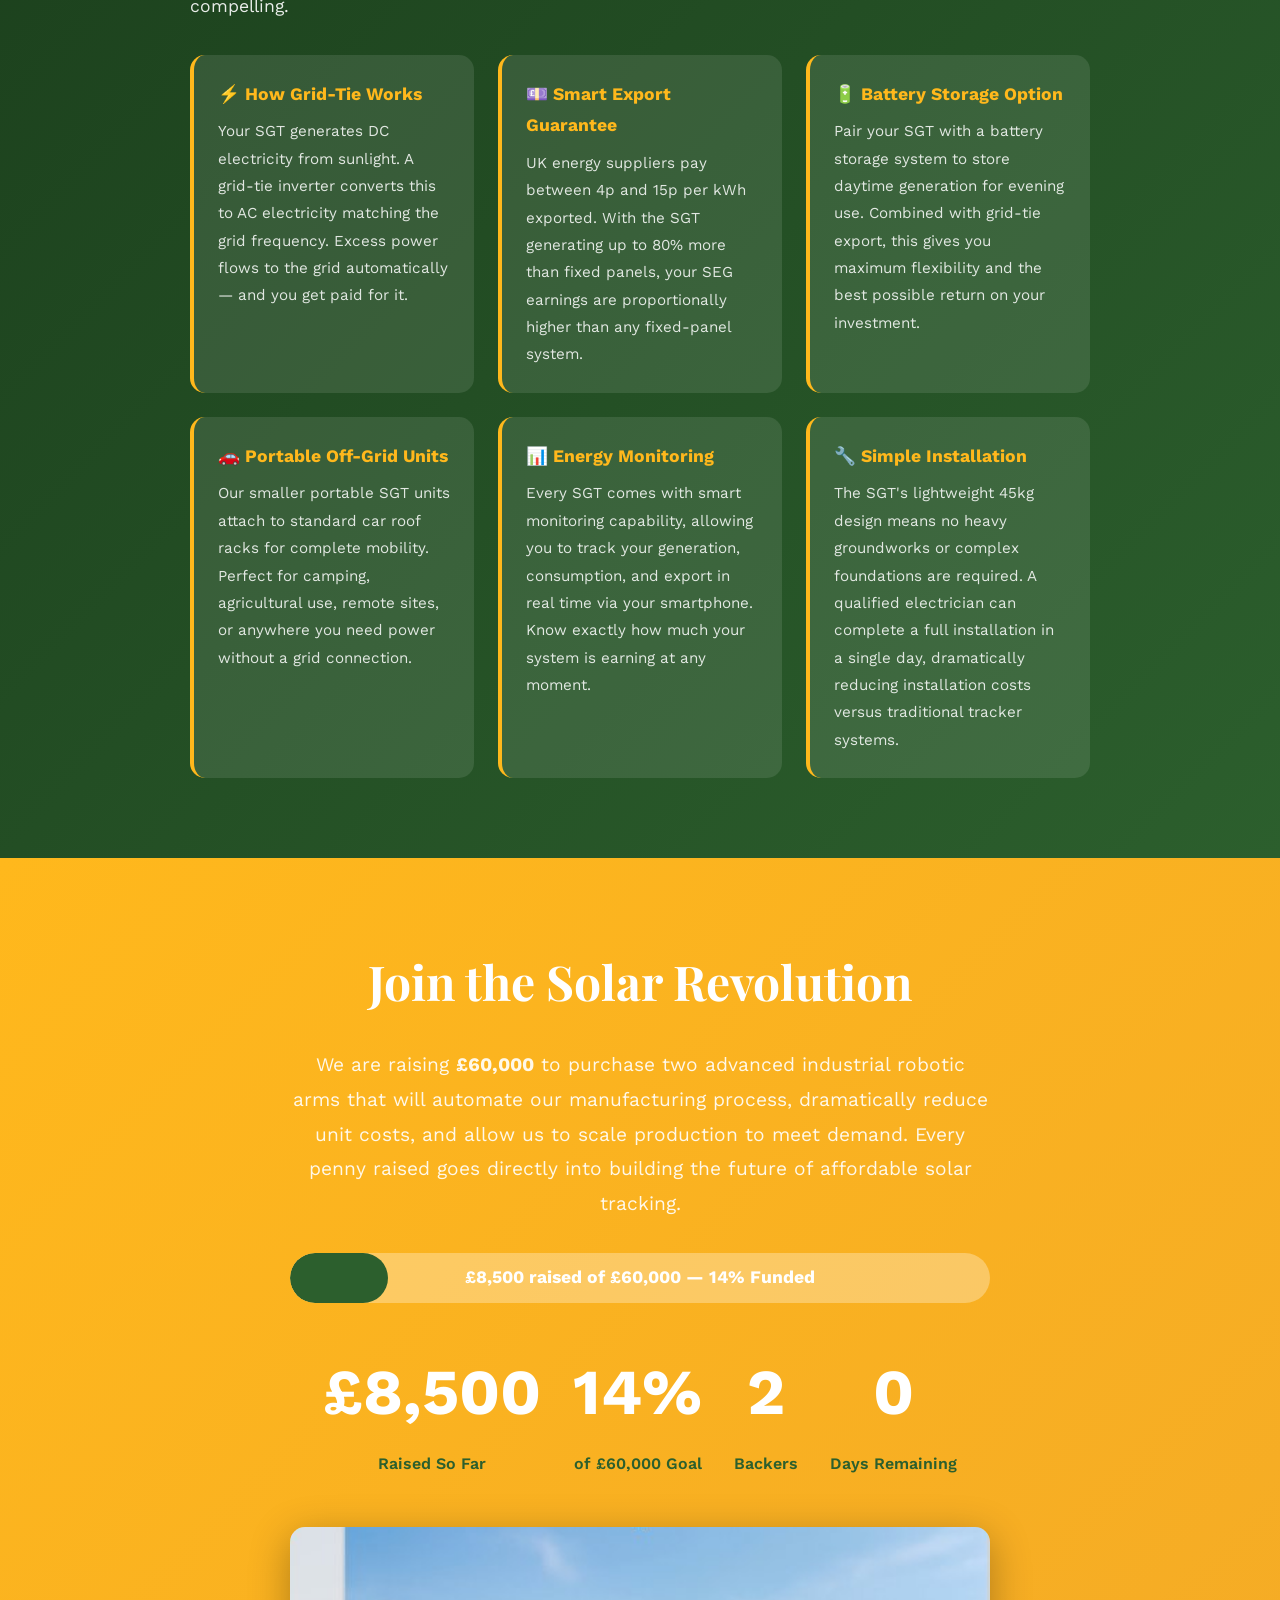
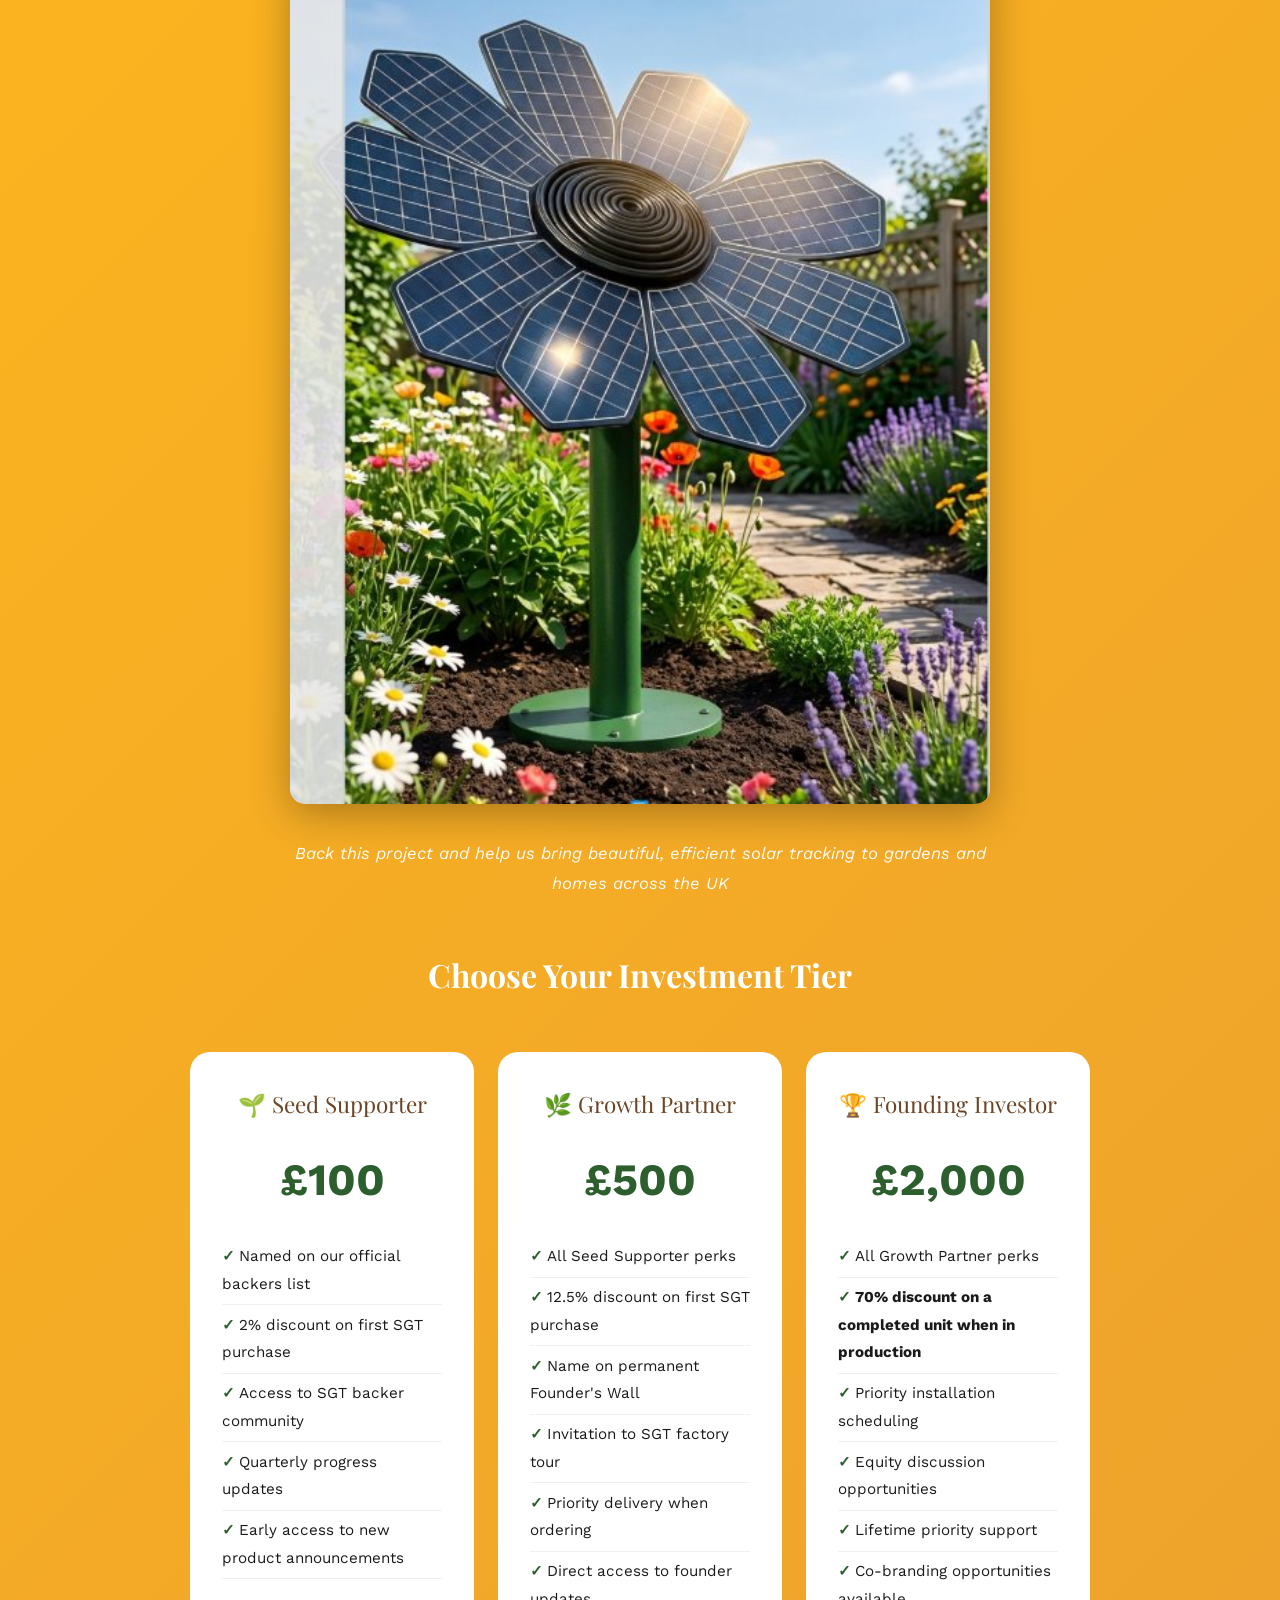
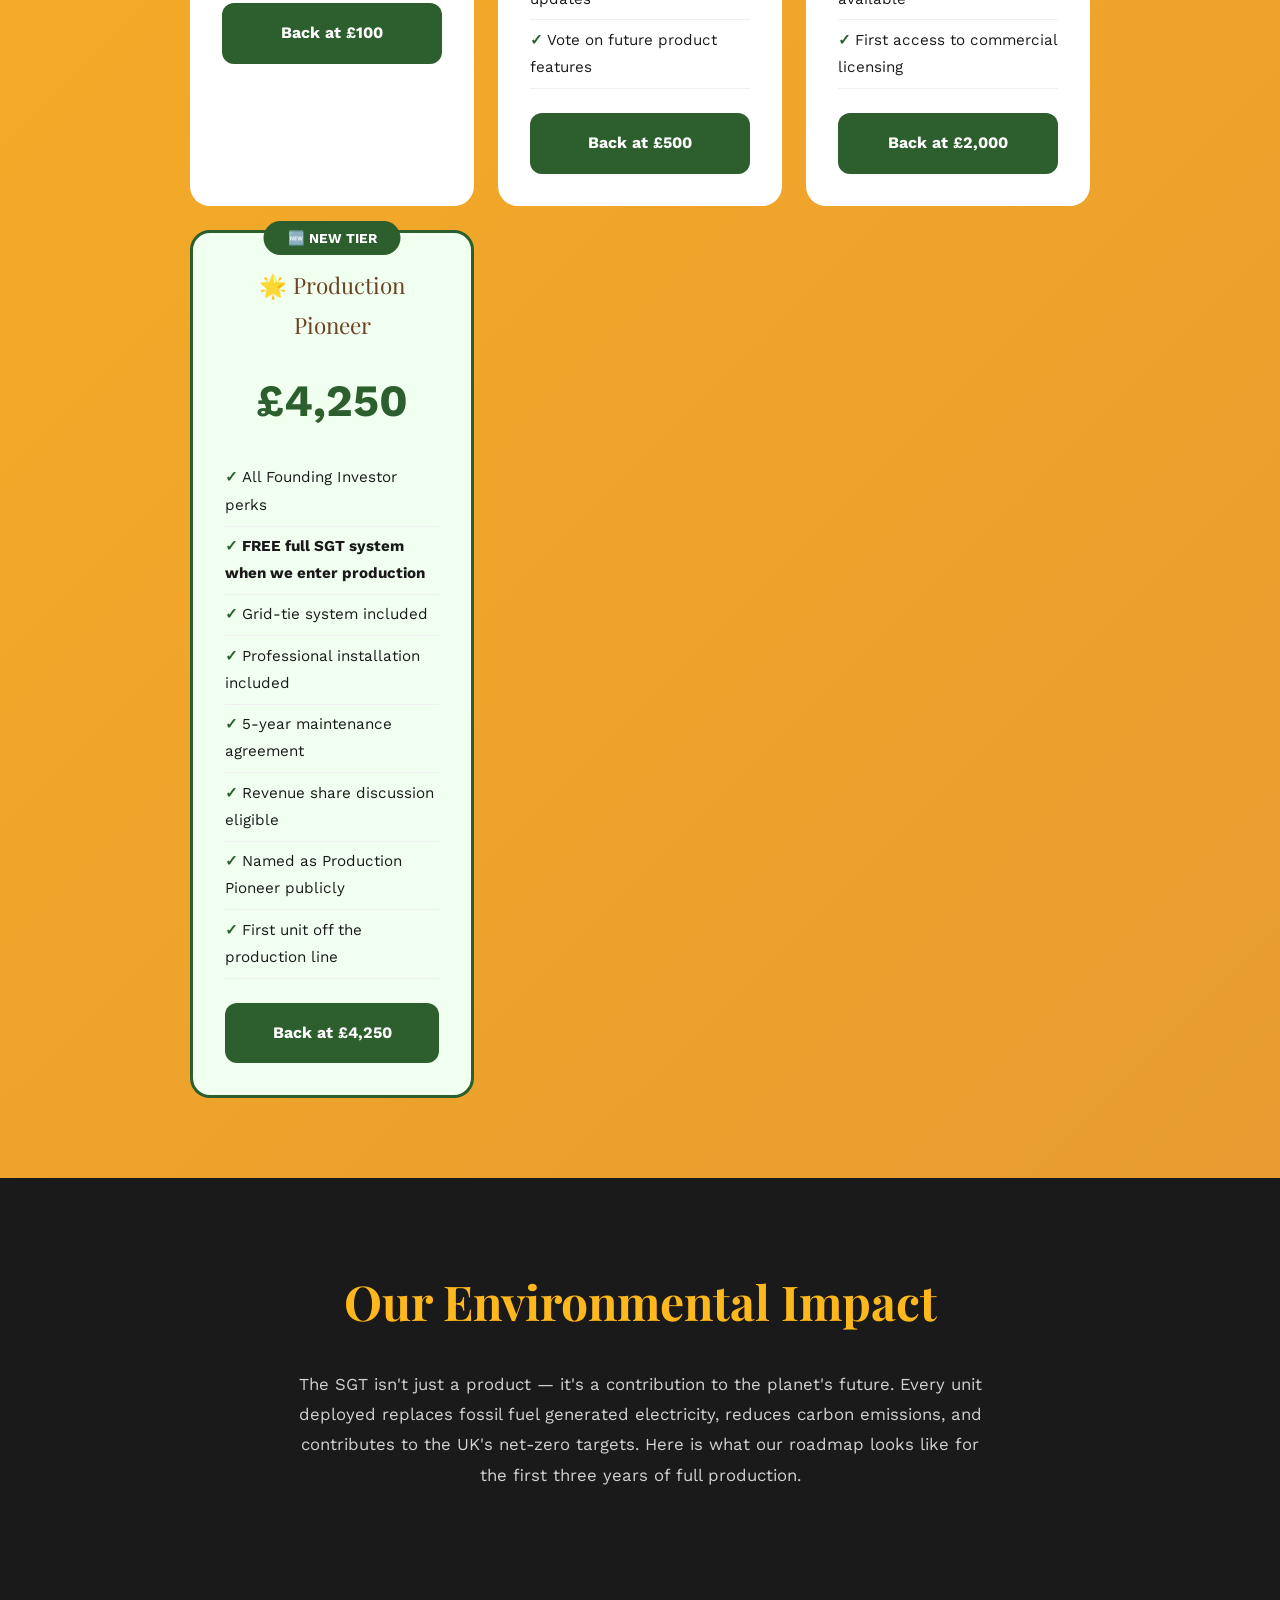
==== commit ea1a6b50: "Update index.html" ====
--- a/index.html
+++ b/index.html
@@ -954,47 +954,42 @@
 
 <!-- FOOTER -->
 <footer>
-    <div class="footer-logo">🌻 Sunflower Gimbal Tracker</div>
-    <p>Bringing affordable, efficient, beautiful solar tracking to everyone.</p>
-    <p style="margin-top:0.5rem;">UK Designed & Manufactured | Grid-Tie Compatible | Biomimetic Technology</p>
-    <p style="margin-top:1rem;"><a href="sgt_donate.html" style="color:var(--gold);text-decoration:none;">Donate</a> &nbsp;|&nbsp; <a href="sgt_final_design.html" style="color:var(--gold);text-decoration:none;">3D Design</a> &nbsp;|&nbsp; <a href="/cdn-cgi/l/email-protection#0d6479797f6c69687f4d7d7f62796263606c6461236e6260" style="color:var(--gold);text-decora
-<script>
-// Countdown to April 3, 2026 GMT
-(function() {
-    function updateCountdown() {
-        var el = document.getElementById('days-remaining');
-        if (!el) return;
-        
-        var now = new Date();
-        var endDate = new Date('2026-04-03T00:00:00Z');
-        var msRemaining = endDate.getTime() - now.getTime();
-        var daysLeft = Math.floor(msRemaining / 86400000);
-        
-        if (daysLeft >= 0) {
-            el.textContent = daysLeft;
-        } else {
-            el.textContent = '0';
-        }
-    }
-    
-    // Update immediately
-    updateCountdown();
-    
-    // Update at midnight GMT every day
-    function scheduleNextUpdate() {
-        var now = new Date();
-        var tomorrow = new Date(now.getFullYear(), now.getMonth(), now.getDate() + 1);
-        var msUntilMidnight = tomorrow.getTime() - now.getTime();
-        
-        setTimeout(function() {
-            updateCountdown();
-            scheduleNextUpdate();
-        }, msUntilMidnight);
-    }
-    
-    scheduleNextUpdate();
-})();
-</script>
+        <div class="footer-logo">🌻 Sunflower Gimbal Tracker</div>
+        <p>Bringing affordable, efficient, beautiful solar tracking to everyone.</p>
+        <p style="margin-top:0.5rem;">UK Designed & Manufactured | Grid-Tie Compatible | Biomimetic Technology</p>
+
+        <p style="margin-top:1rem; font-size:1.1rem;">
+            ⏳ <strong><span id="days-remaining" style="color:var(--gold); font-size:1.8rem;">--</span></strong>
+            <span style="color:var(--gold);">days until April 3, 2026</span>
+        </p>
+
+        <p style="margin-top:1rem;">
+            <a href="sgt_donate.html" style="color:var(--gold);text-decoration:none;">Donate</a> &nbsp;|&nbsp;
+            <a href="sgt_final_design.html" style="color:var(--gold);text-decoration:none;">3D Design</a> &nbsp;|&nbsp;
+            <a href="mailto:your@email.com" style="color:var(--gold);text-decoration:none;">Contact</a>
+        </p>
+    </footer>
+
+    <script>
+    (function() {
+        function updateCountdown() {
+            var el = document.getElementById('days-remaining');
+            if (!el) return;
+            var msRemaining = new Date('2026-04-03T00:00:00Z').getTime() - new Date().getTime();
+            el.textContent = msRemaining > 0 ? Math.floor(msRemaining / 86400000) : '0';
+        }
+        updateCountdown();
+        function scheduleNextUpdate() {
+            var now = new Date();
+            var tomorrow = new Date(now.getFullYear(), now.getMonth(), now.getDate() + 1);
+            setTimeout(function() { updateCountdown(); scheduleNextUpdate(); }, tomorrow - now);
+        }
+        scheduleNextUpdate();
+    })();
+    </script>
+
 </body>
 </html>
 
+
+
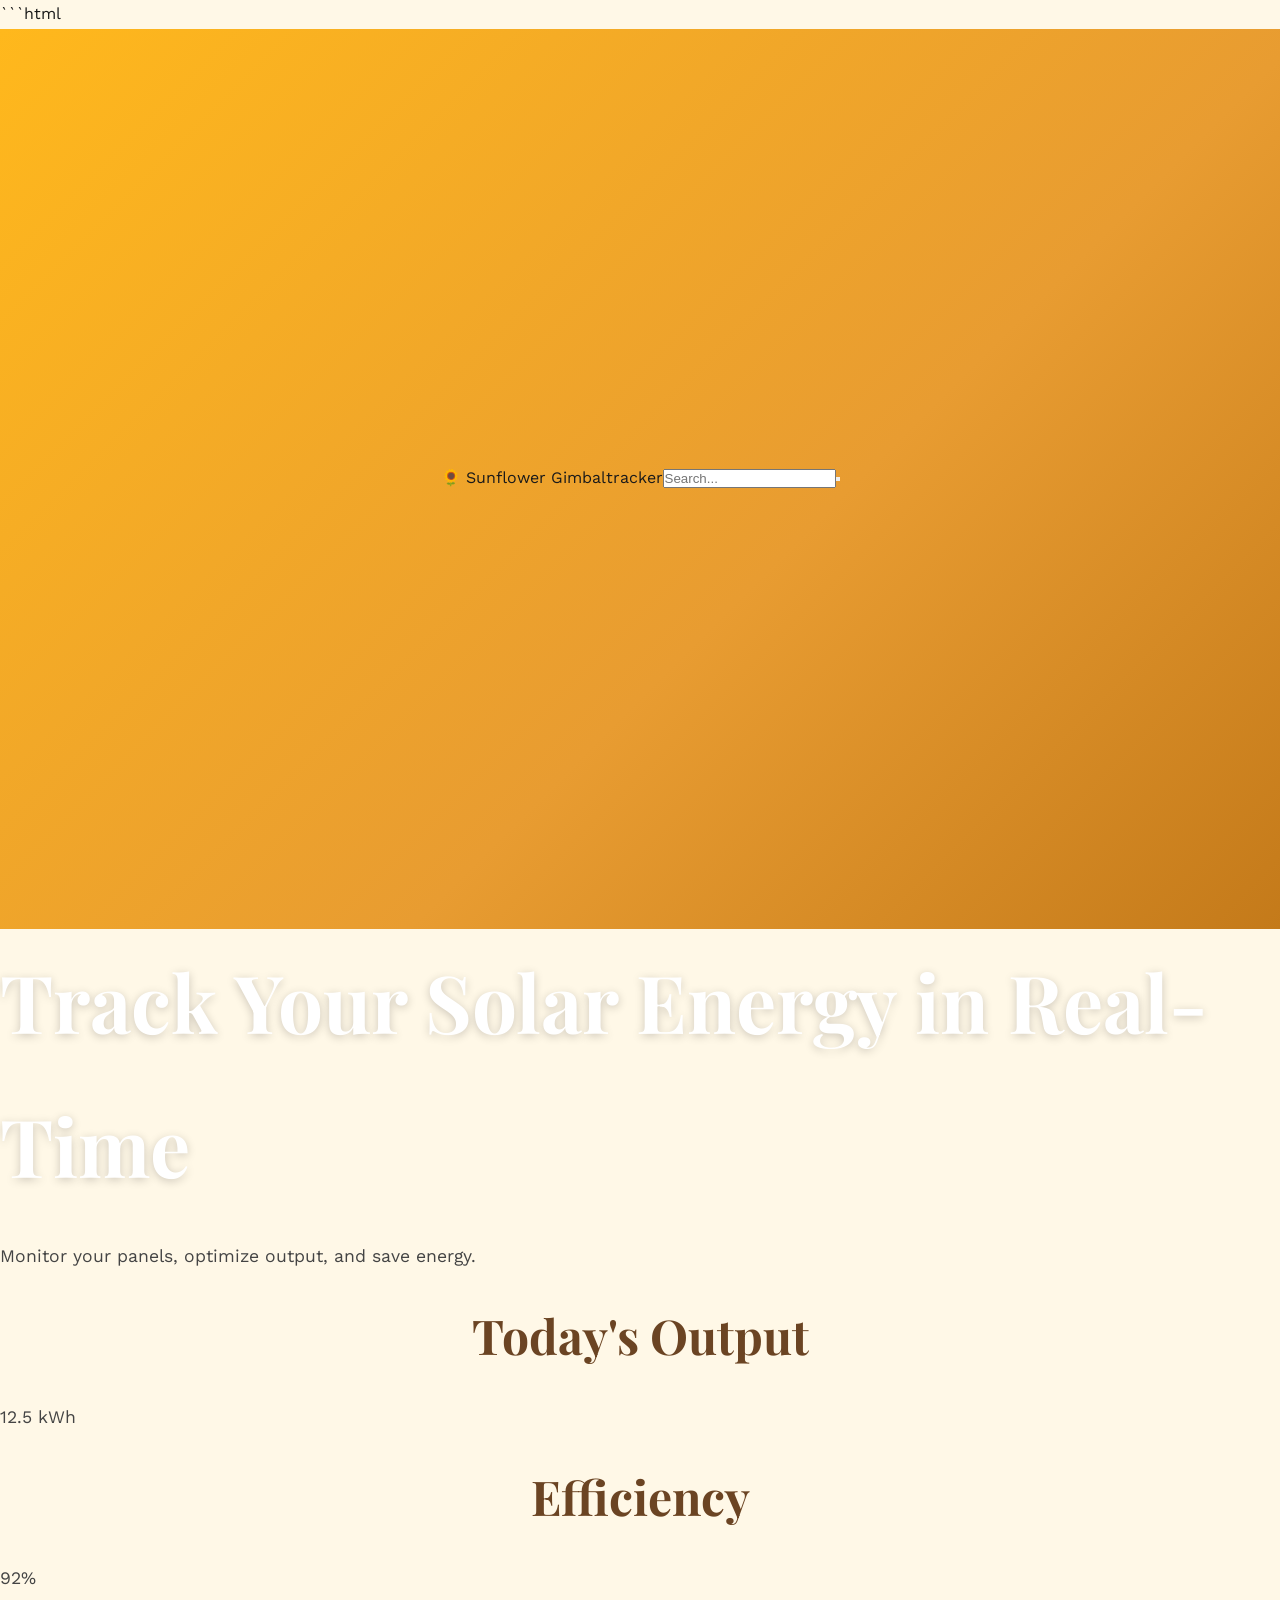
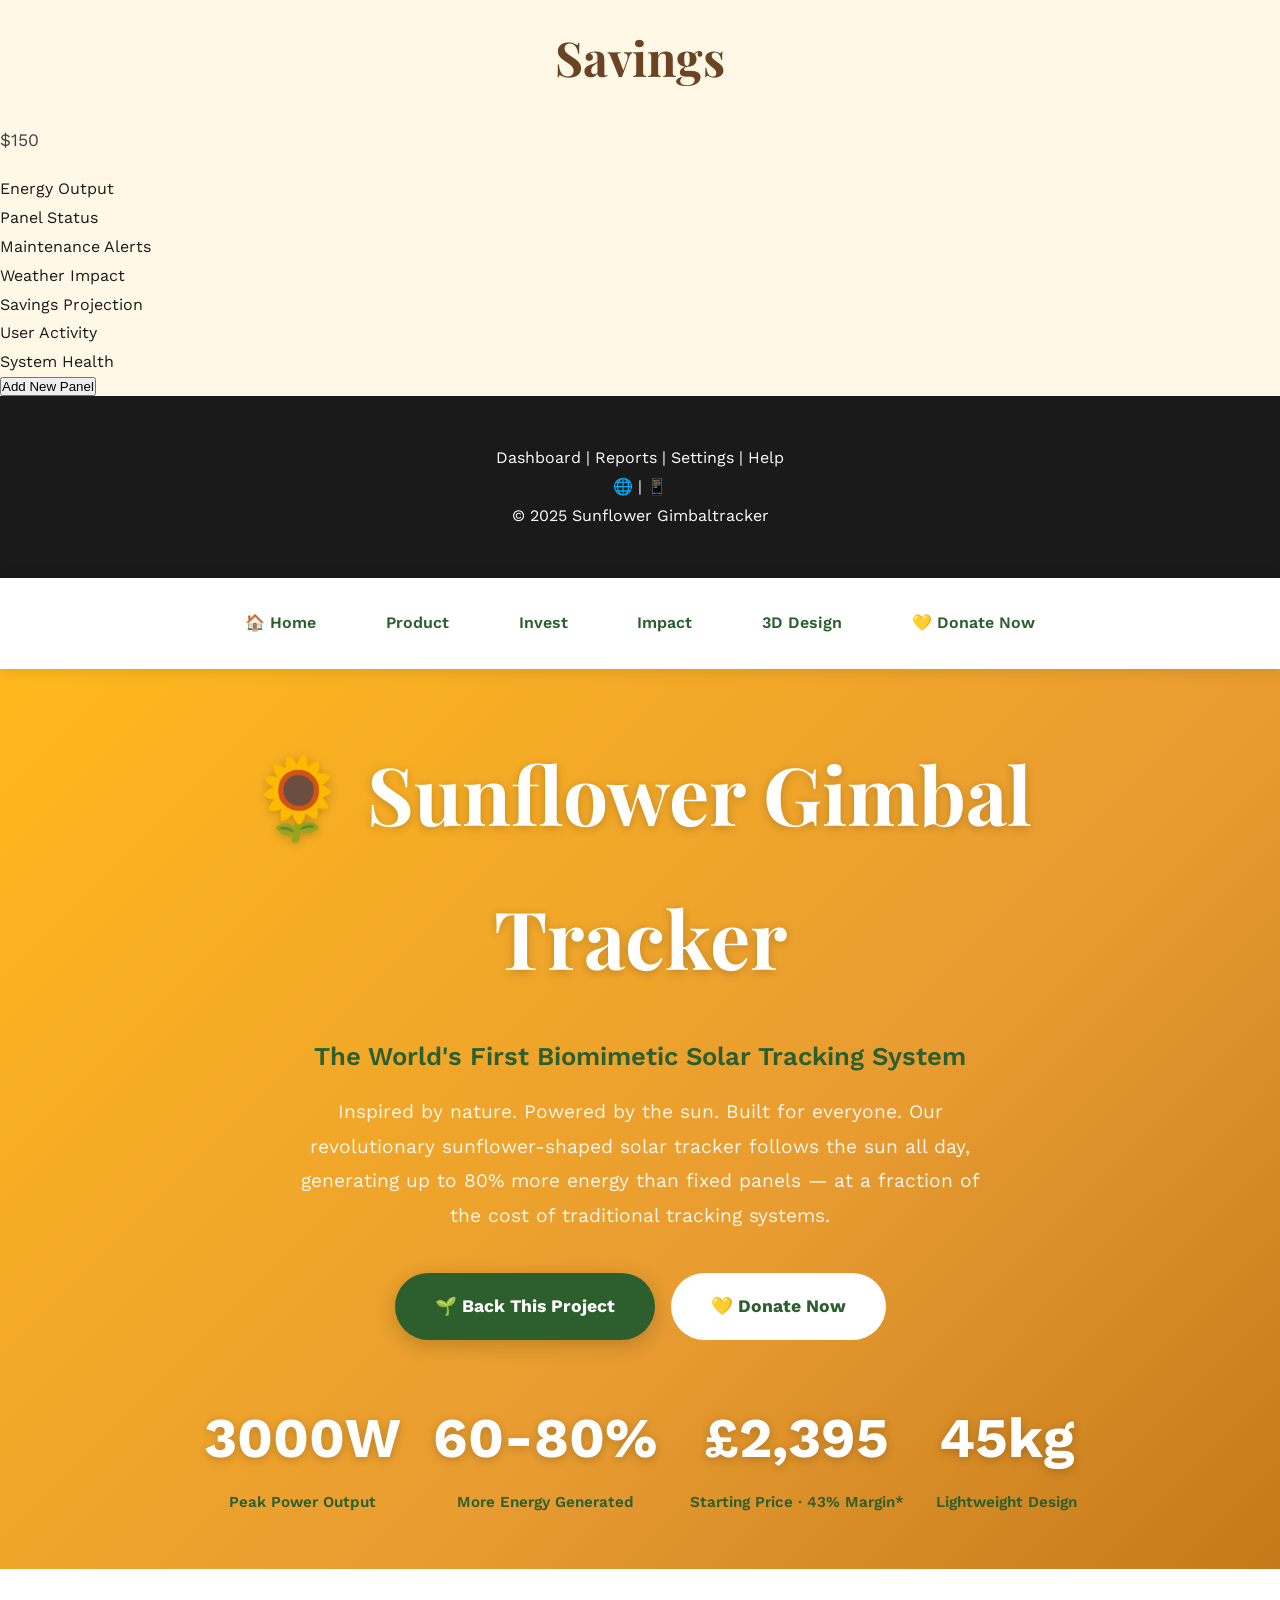
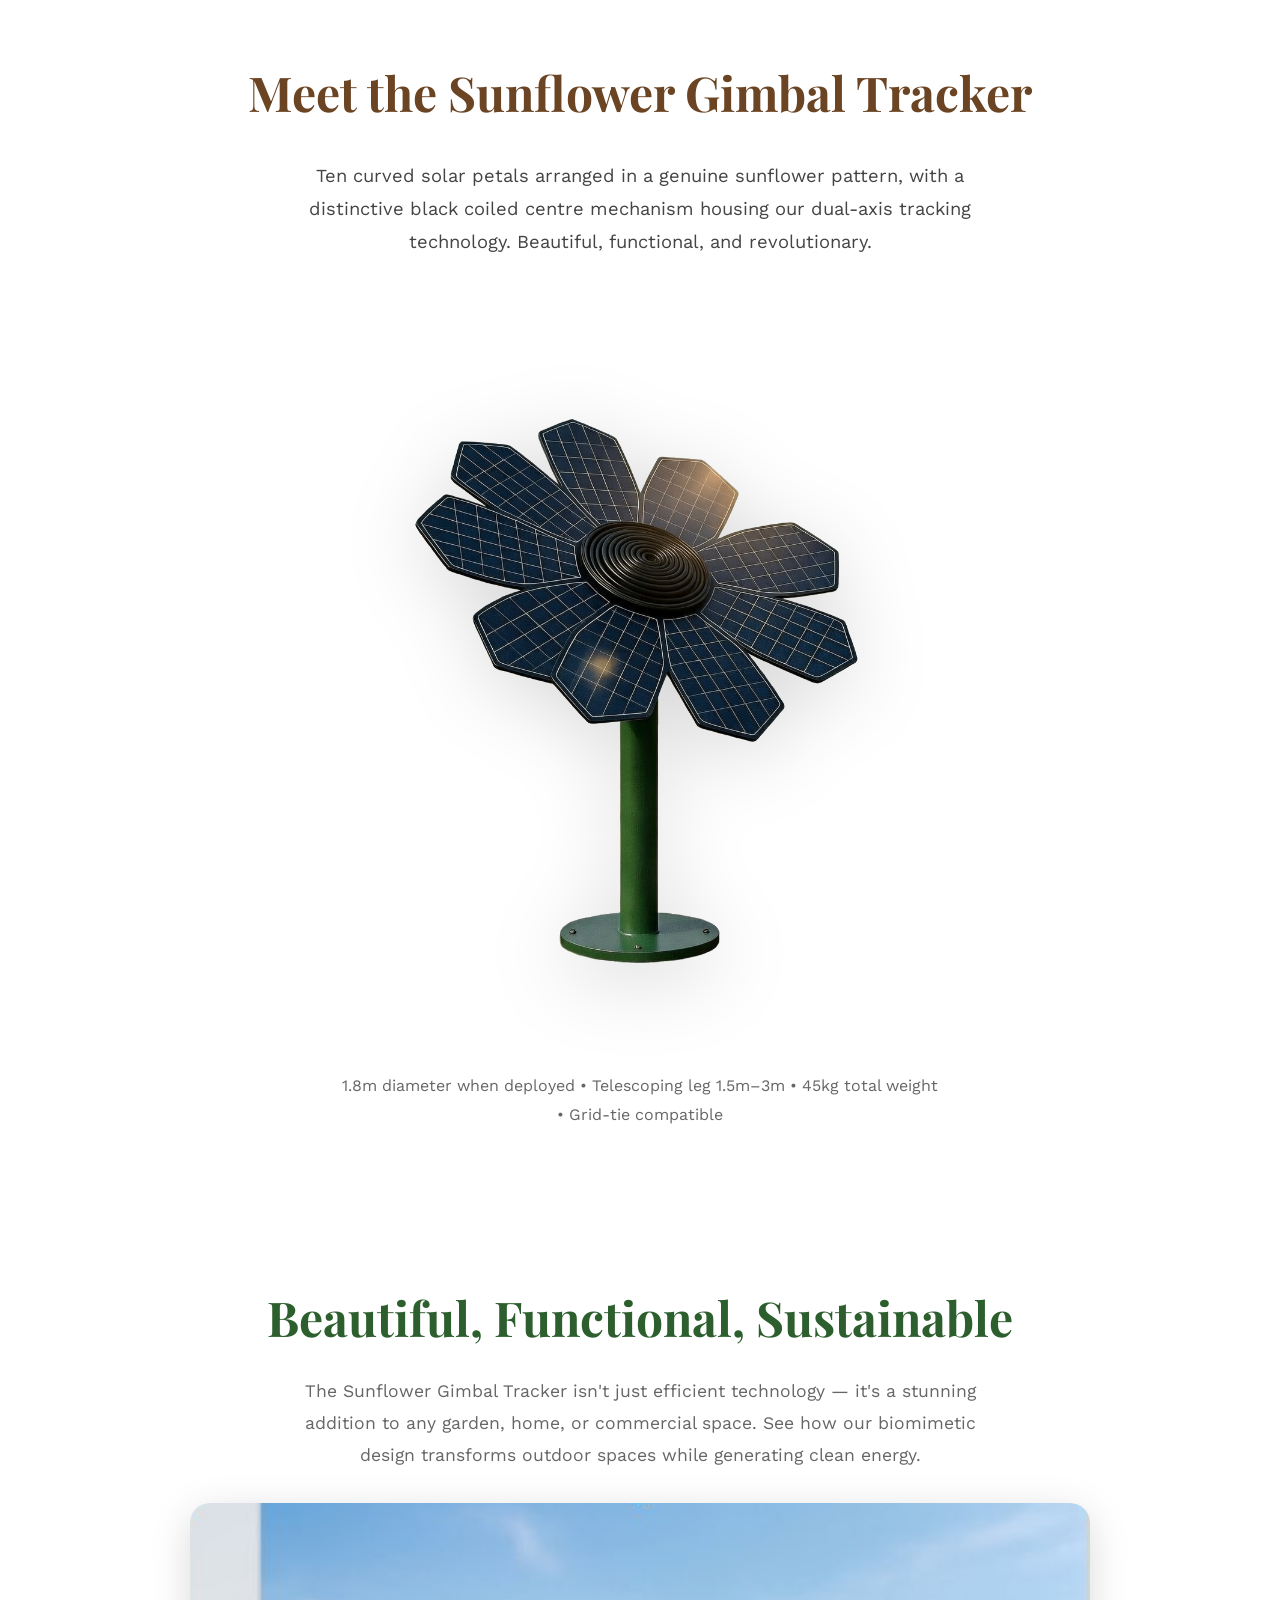
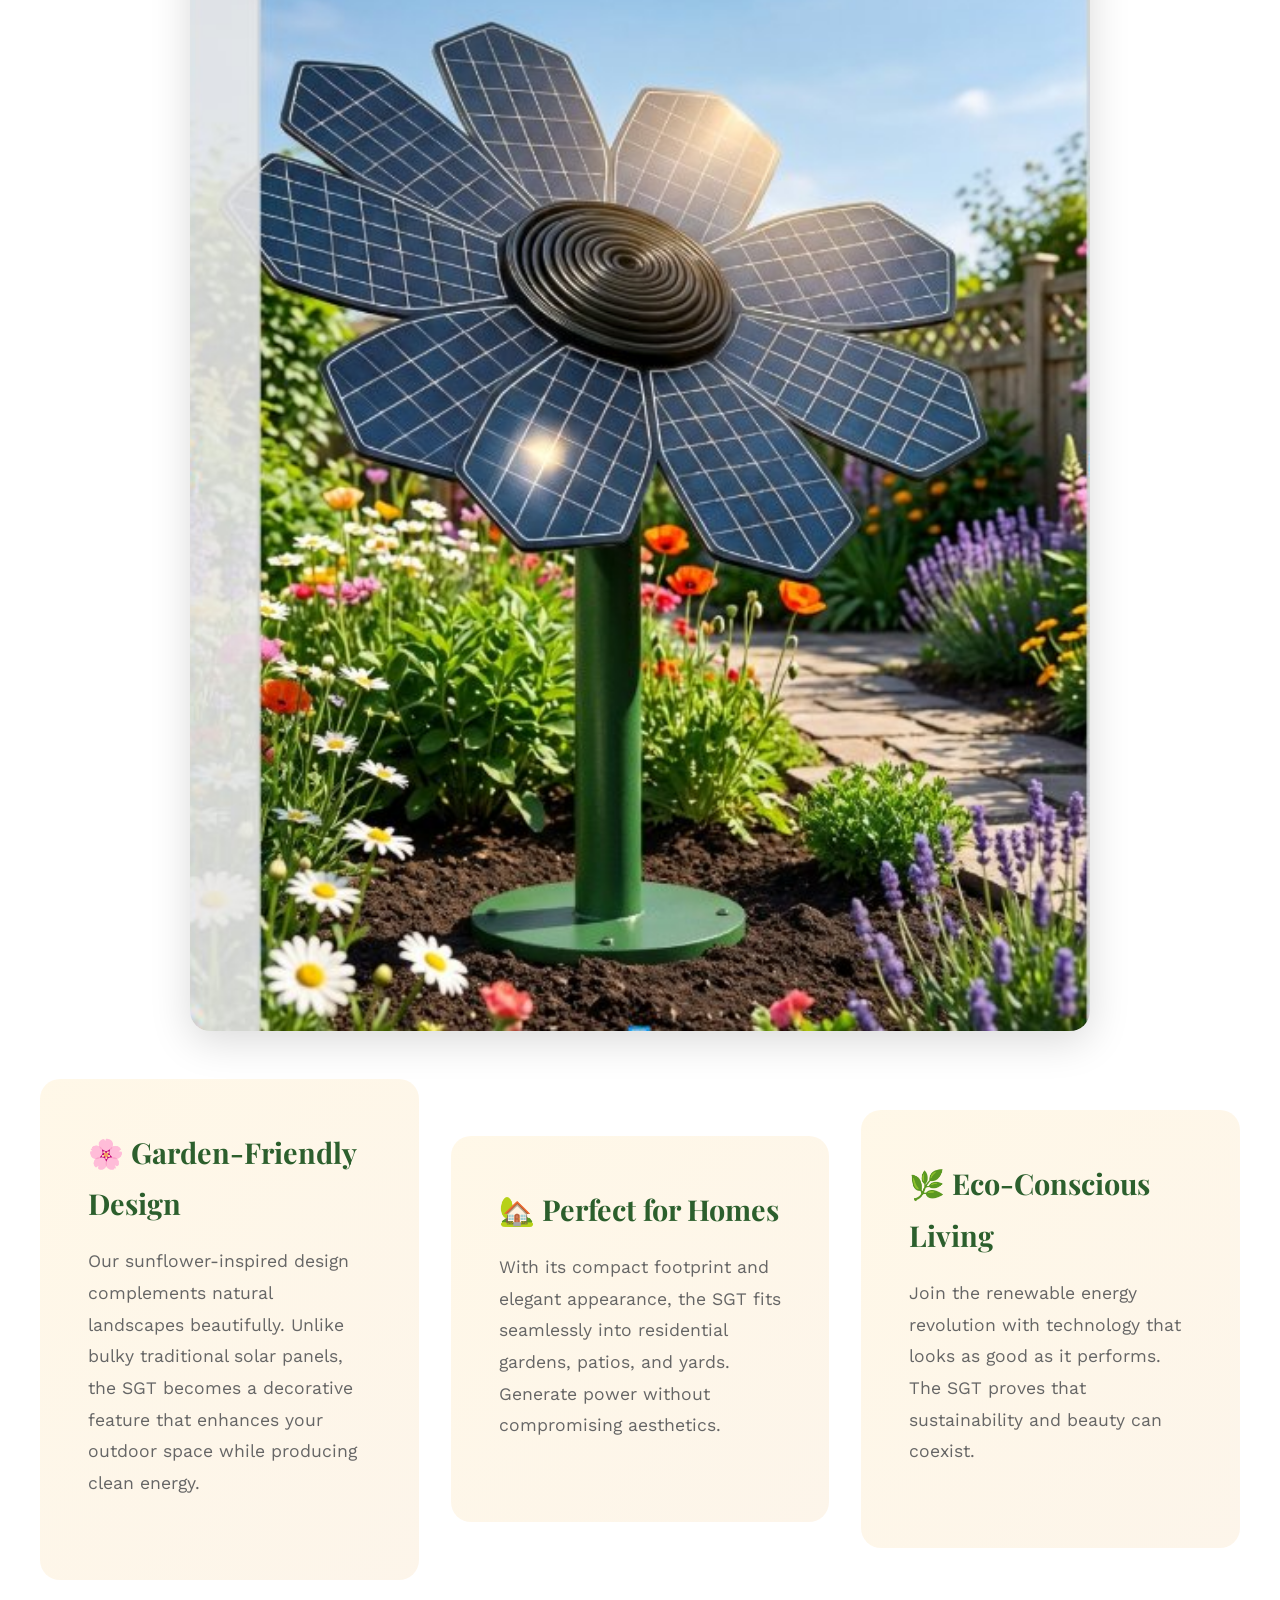
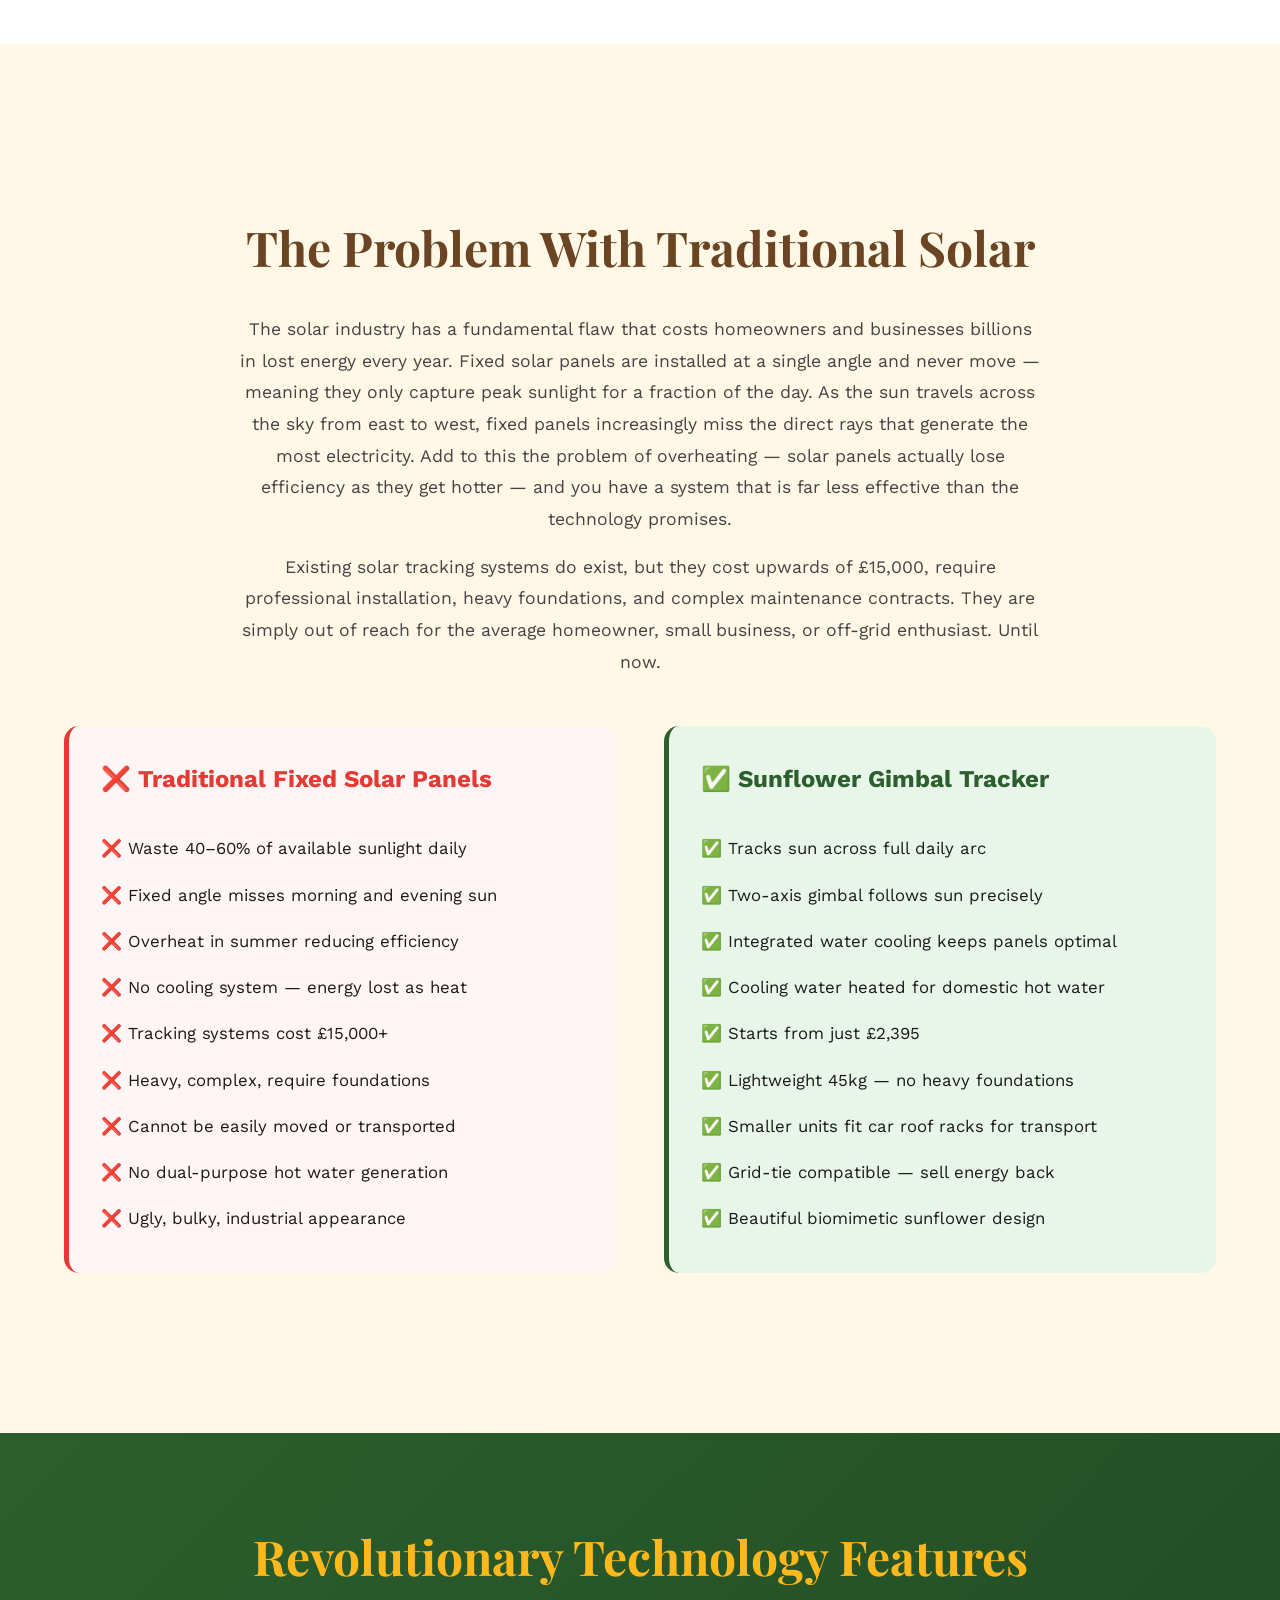
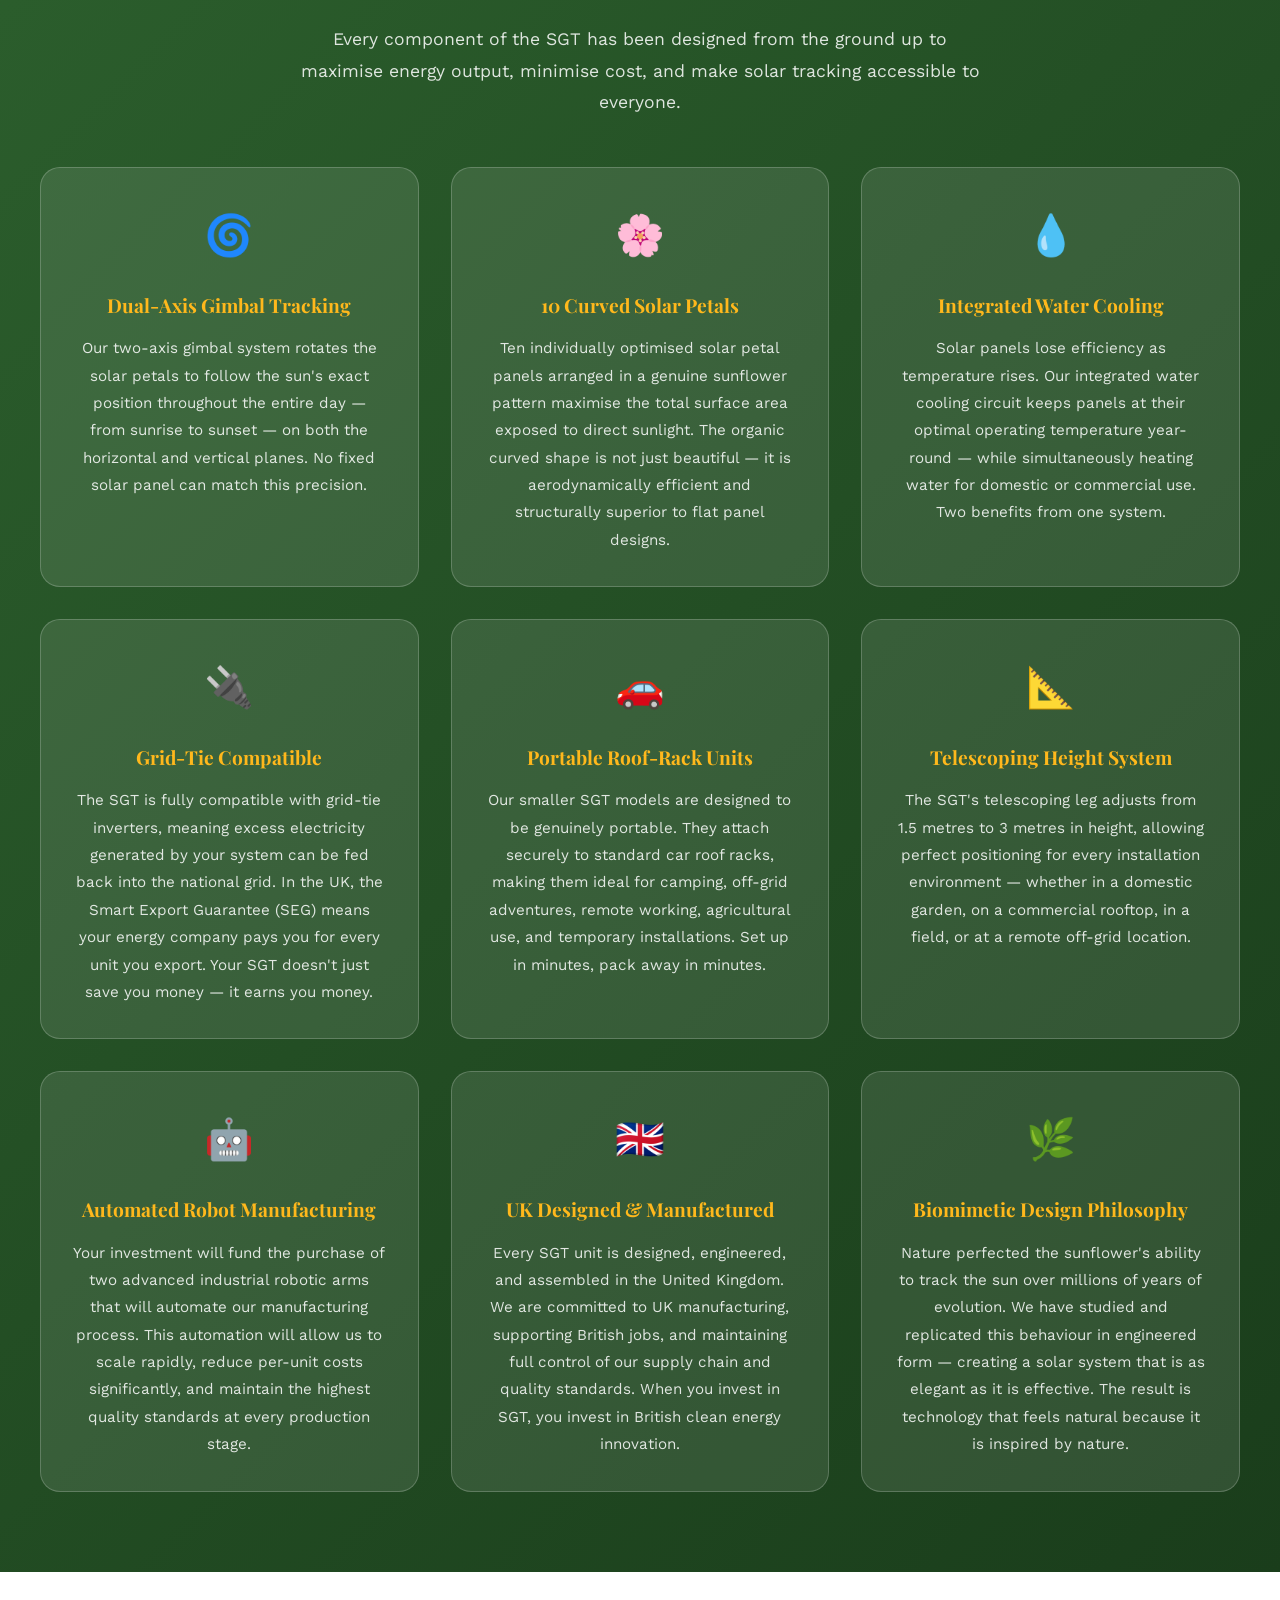
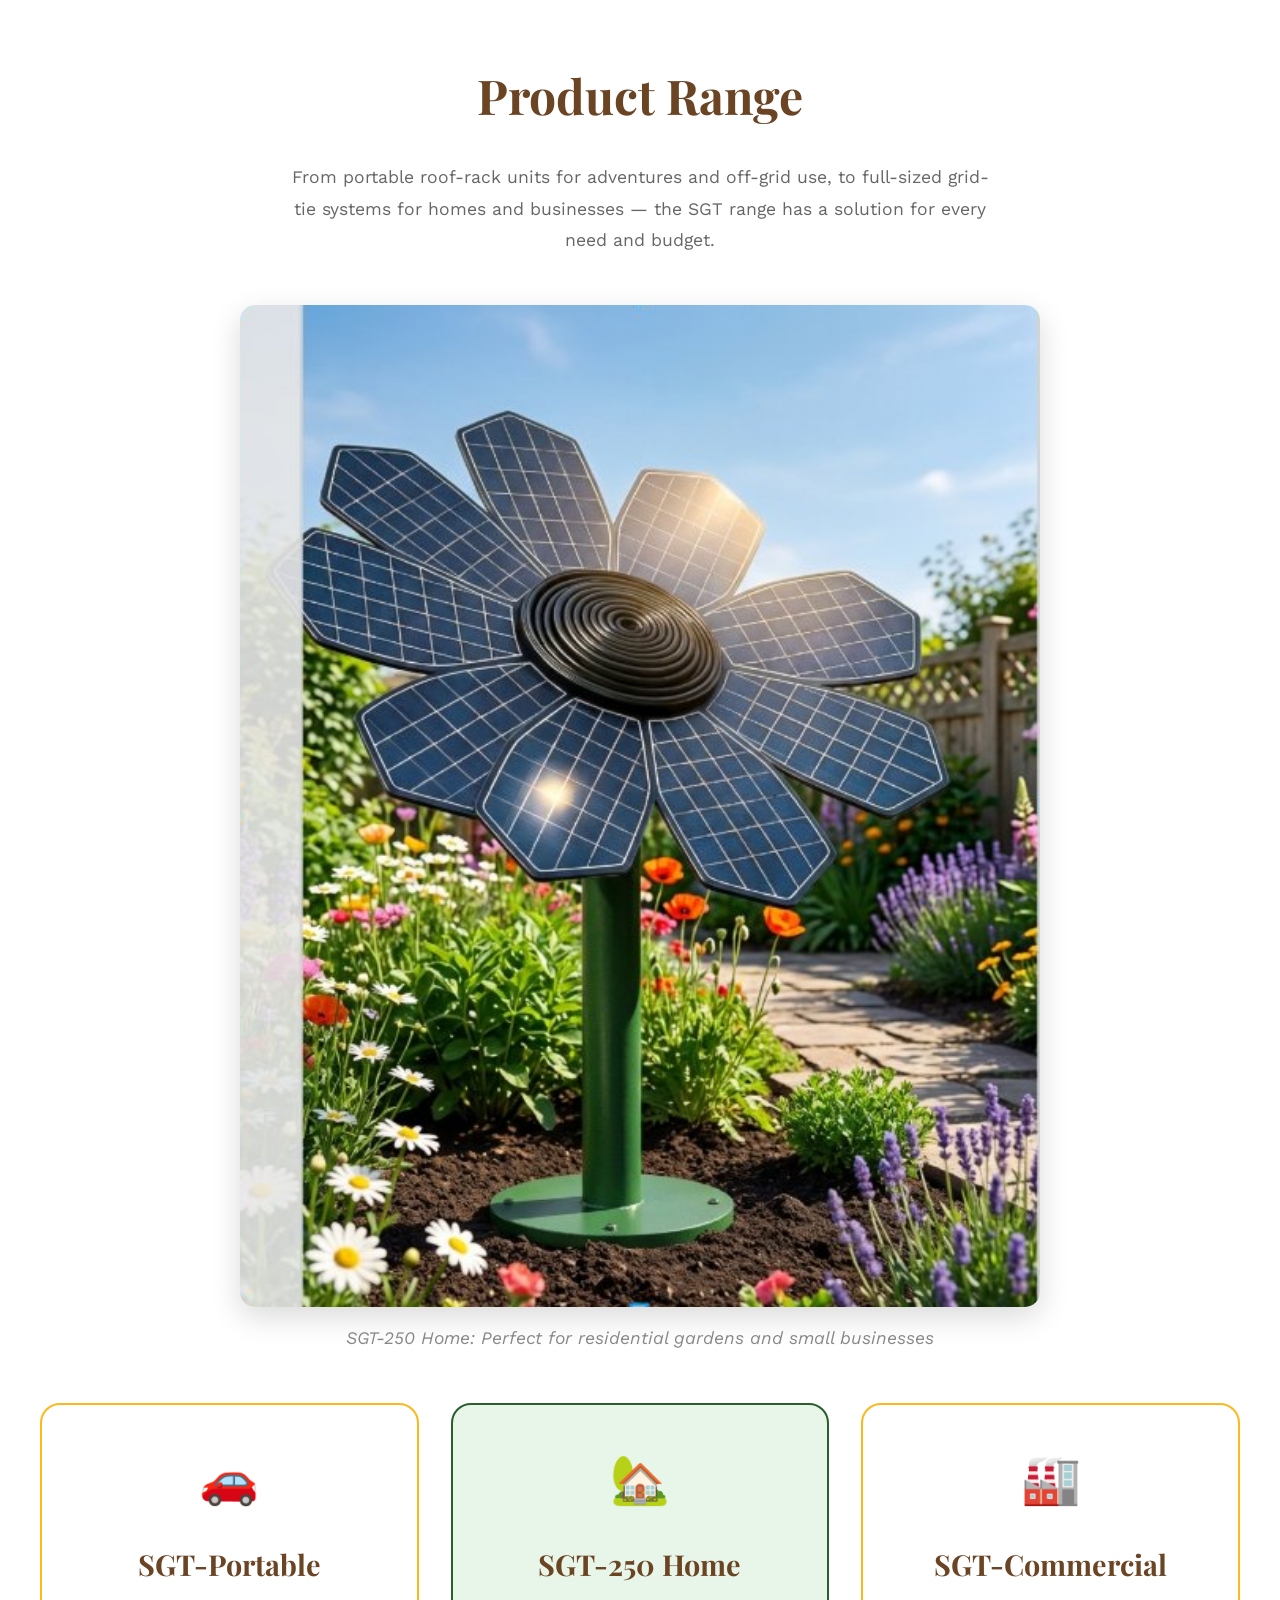
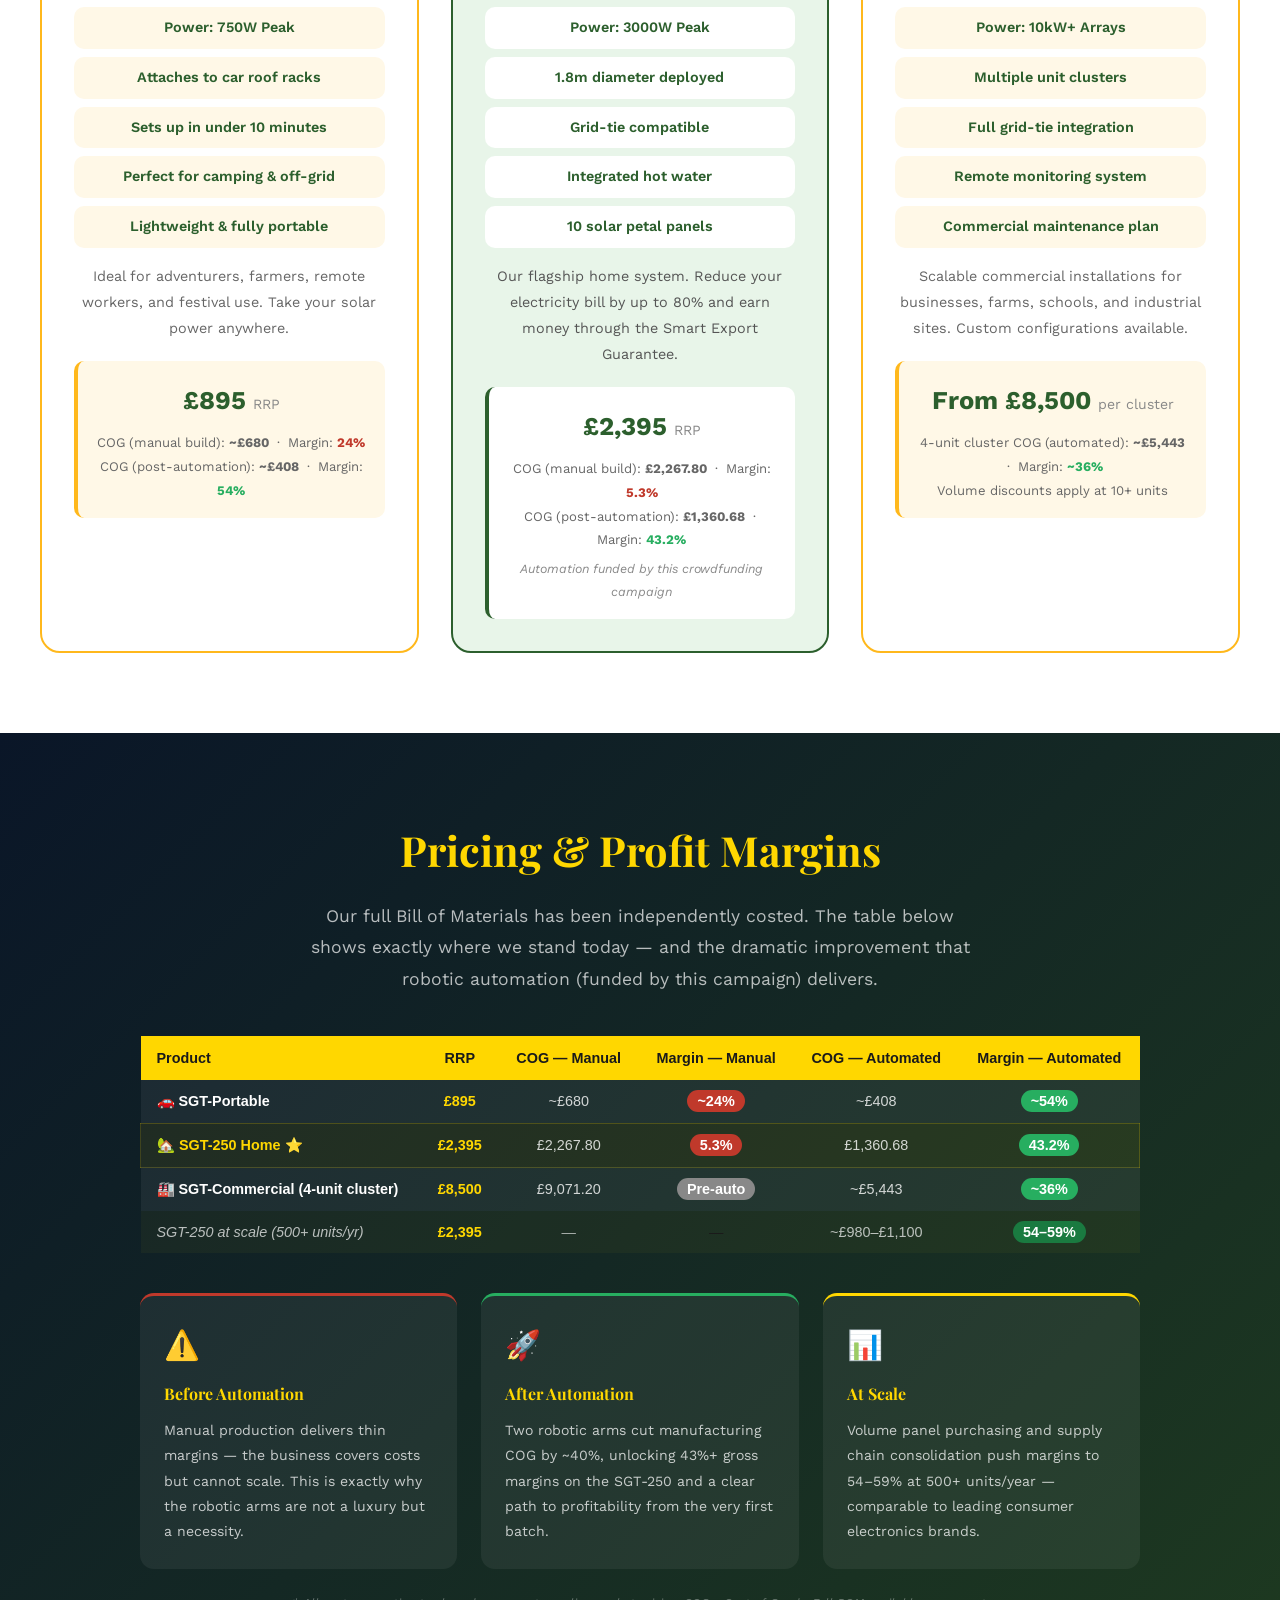
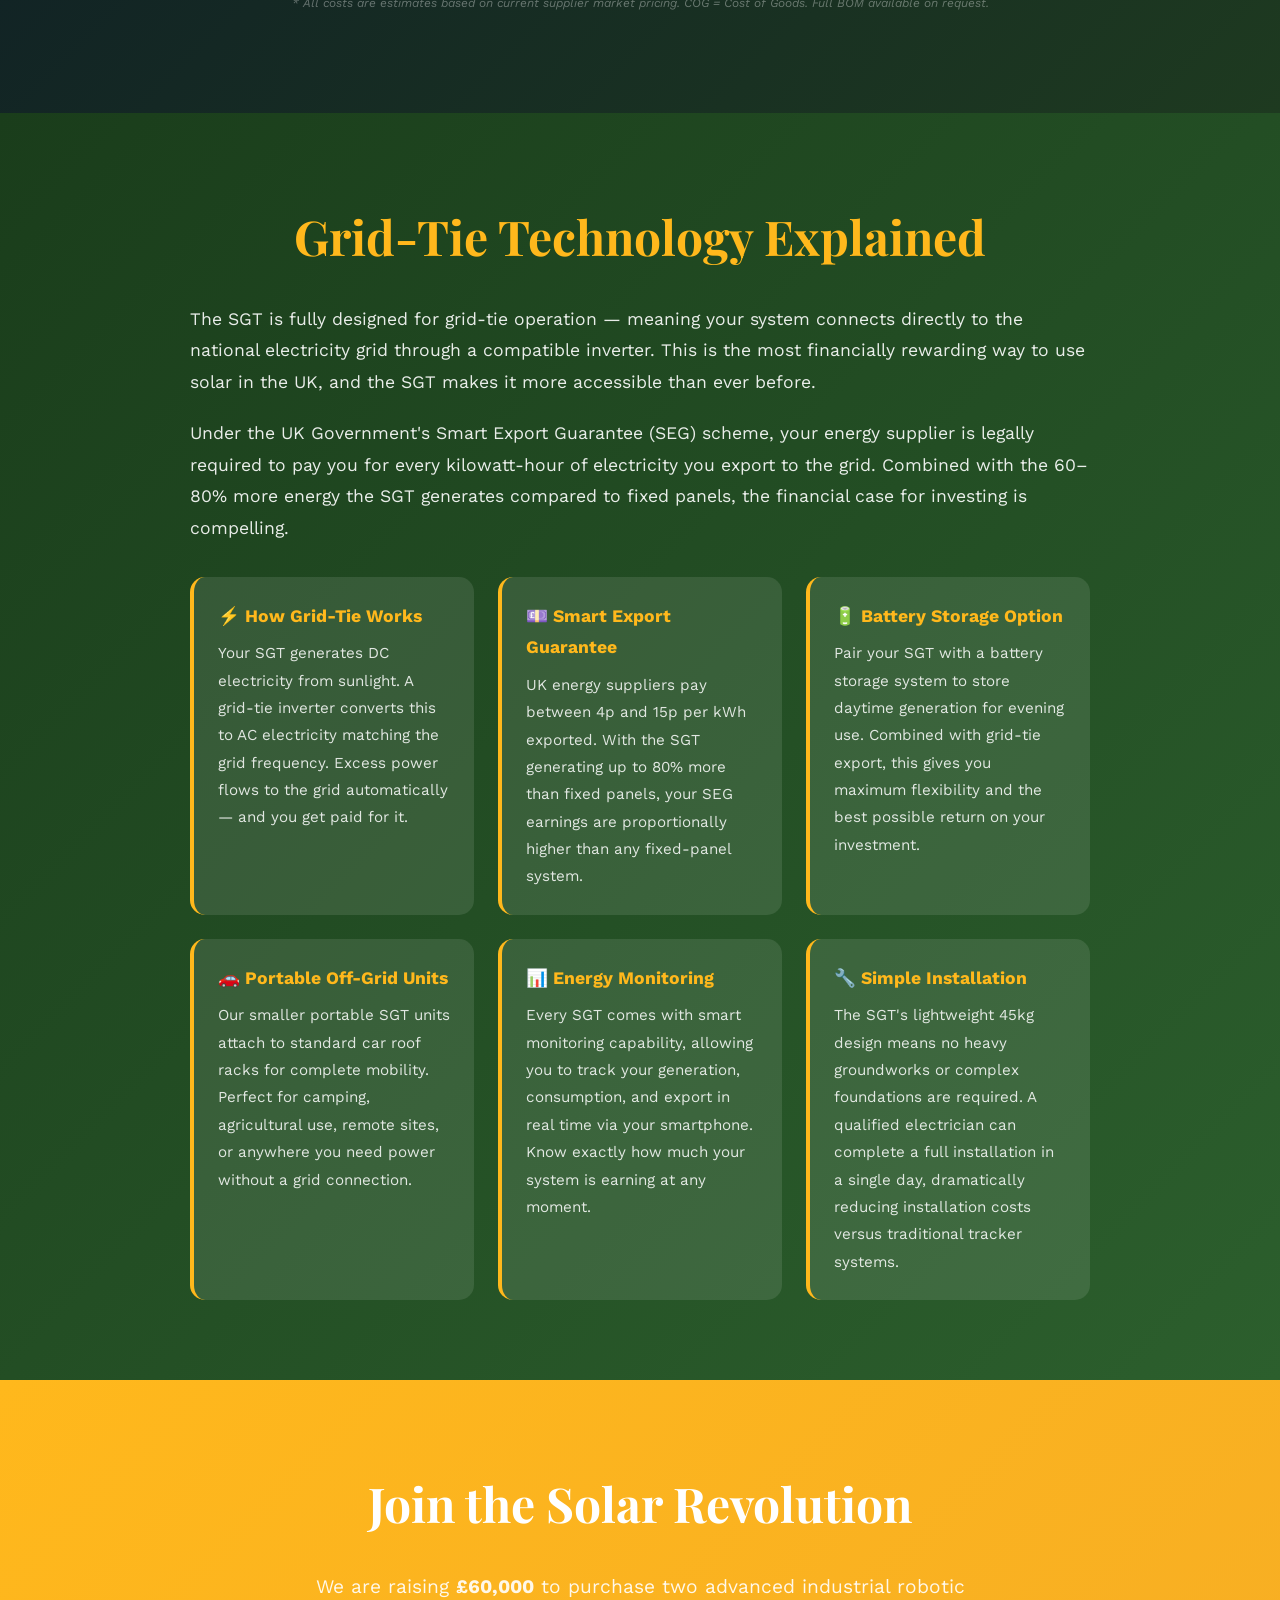
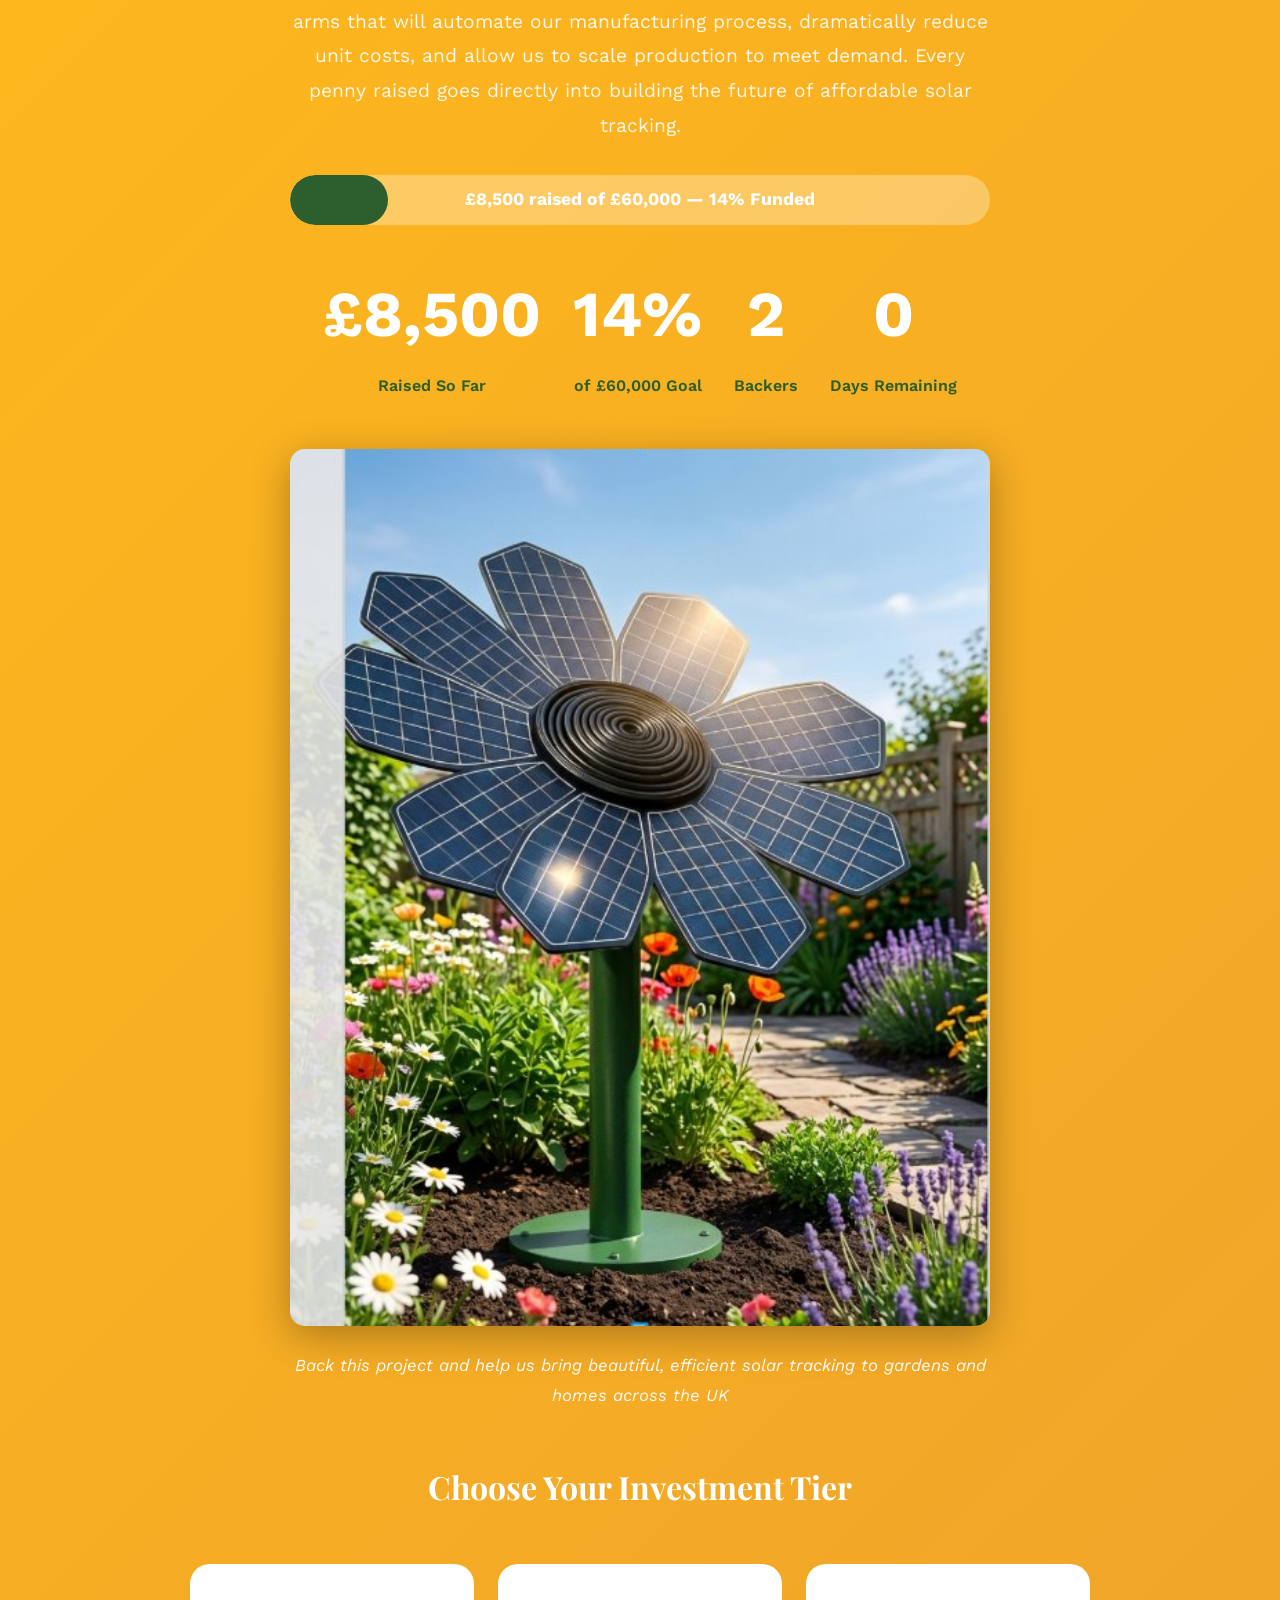
==== commit 83b00cce: "Update index.html" ====
--- a/index.html
+++ b/index.html
@@ -1,3 +1,67 @@
+```html
+<!-- index.html -->
+<!DOCTYPE html>
+<html lang="en">
+<head>
+  <meta charset="UTF-8" />
+  <meta name="viewport" content="width=device-width, initial-scale=1.0" />
+  <title>Sunflower Gimbaltracker</title>
+  <link rel="stylesheet" href="styles.css" />
+</head>
+<body>
+  <!-- Header -->
+  <header class="header">
+    <div class="logo">🌻 Sunflower Gimbaltracker</div>
+    <input type="text" class="search-bar" placeholder="Search..." />
+    <button class="notifications"><i class="bell"></i></button>
+  </header>
+
+  <!-- Main Banner -->
+  <section class="banner">
+    <h1>Track Your Solar Energy in Real-Time</h1>
+    <p>Monitor your panels, optimize output, and save energy.</p>
+  </section>
+
+  <!-- Key Metrics -->
+  <section class="metrics">
+    <div class="metric">
+      <h2>Today's Output</h2>
+      <p>12.5 kWh</p>
+    </div>
+    <div class="metric">
+      <h2>Efficiency</h2>
+      <p>92%</p>
+    </div>
+    <div class="metric">
+      <h2>Savings</h2>
+      <p>$150</p>
+    </div>
+  </section>
+
+  <!-- Dashboard Grid -->
+  <section class="dashboard">
+    <div class="widget">Energy Output</div>
+    <div class="widget">Panel Status</div>
+    <div class="widget">Maintenance Alerts</div>
+    <div class="widget">Weather Impact</div>
+    <div class="widget">Savings Projection</div>
+    <div class="widget">User Activity</div>
+    <div class="widget">System Health</div>
+  </section>
+
+  <!-- CTA Button -->
+  <button class="cta-button">Add New Panel</button>
+
+  <!-- Footer -->
+  <footer class="footer">
+    <div class="links">Dashboard | Reports | Settings | Help</div>
+    <div class="social">🌐 | 📱</div>
+    <div class="copyright">© 2025 Sunflower Gimbaltracker</div>
+  </footer>
+
+  <script src="script.js"></script>
+</body>
+</html>
 <!DOCTYPE html>
 <html lang="en">
 <head>
@@ -993,3 +1057,4 @@
 
 
 
+
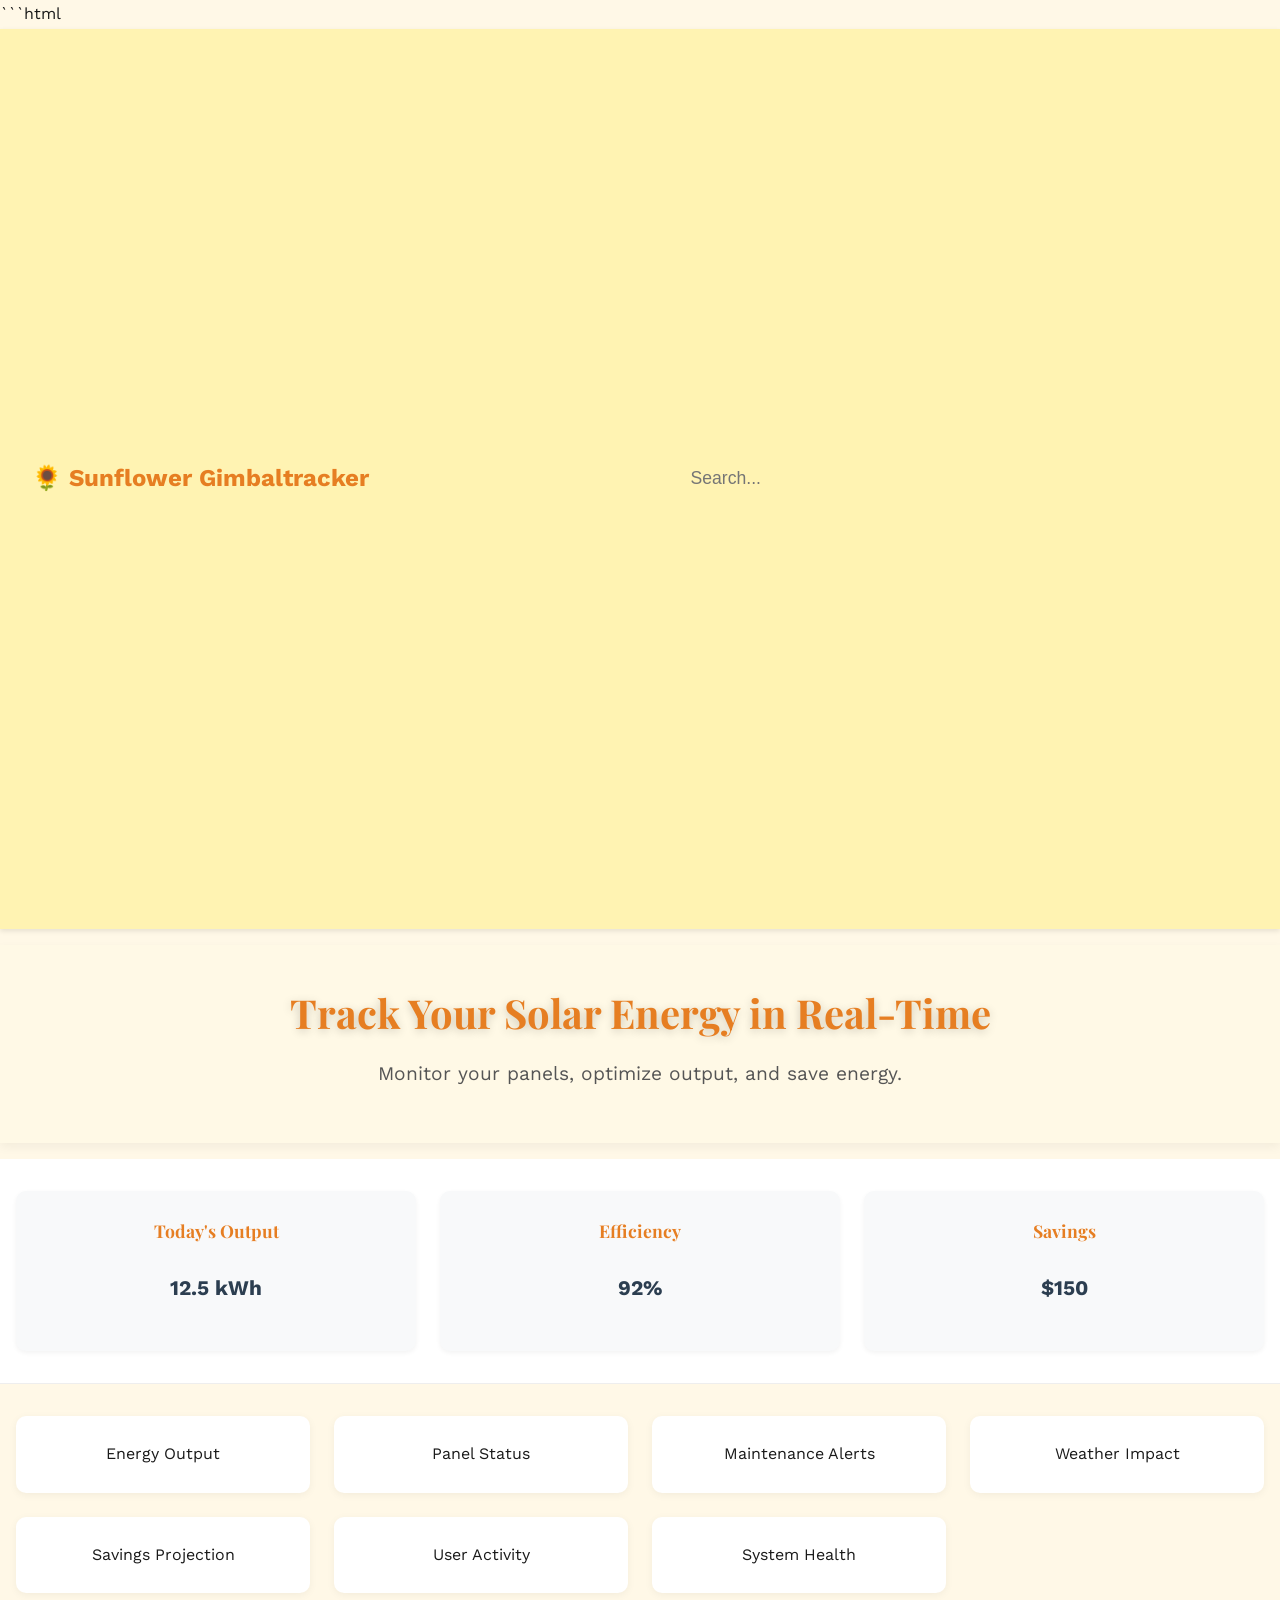
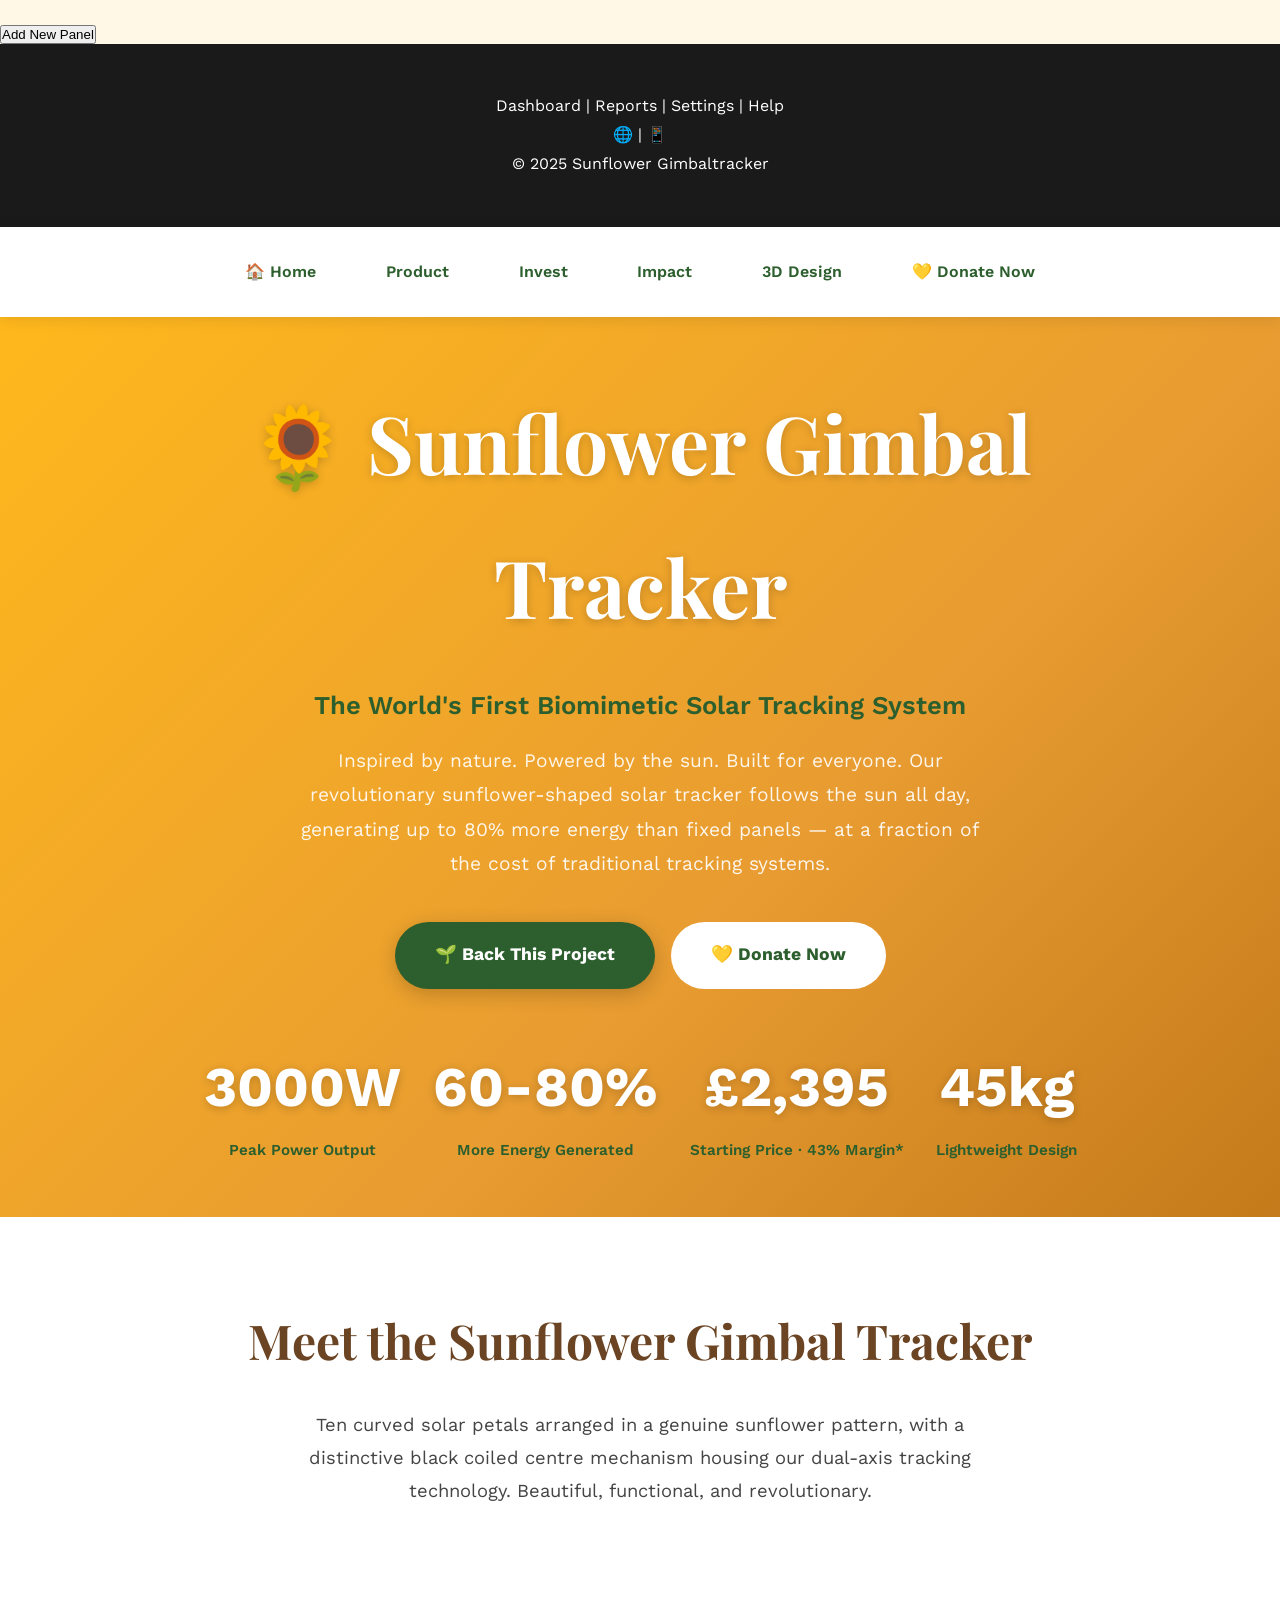
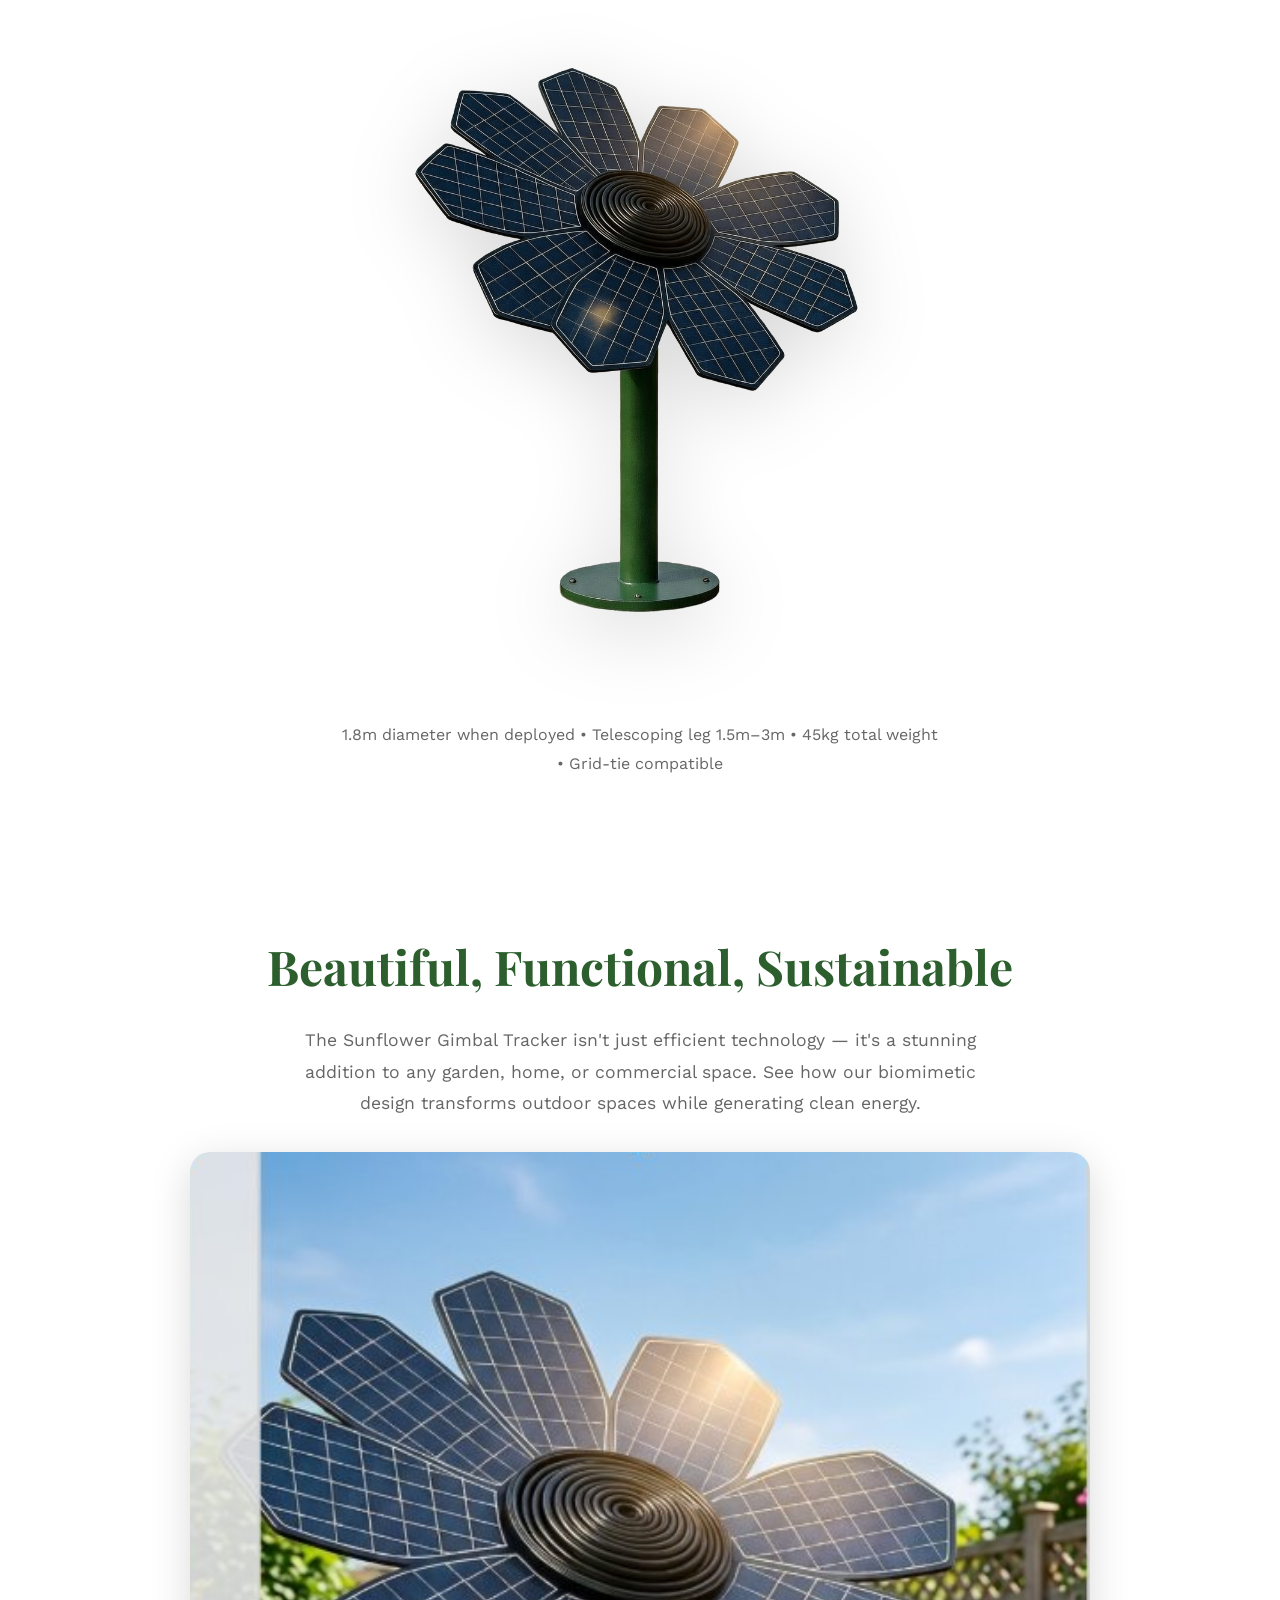
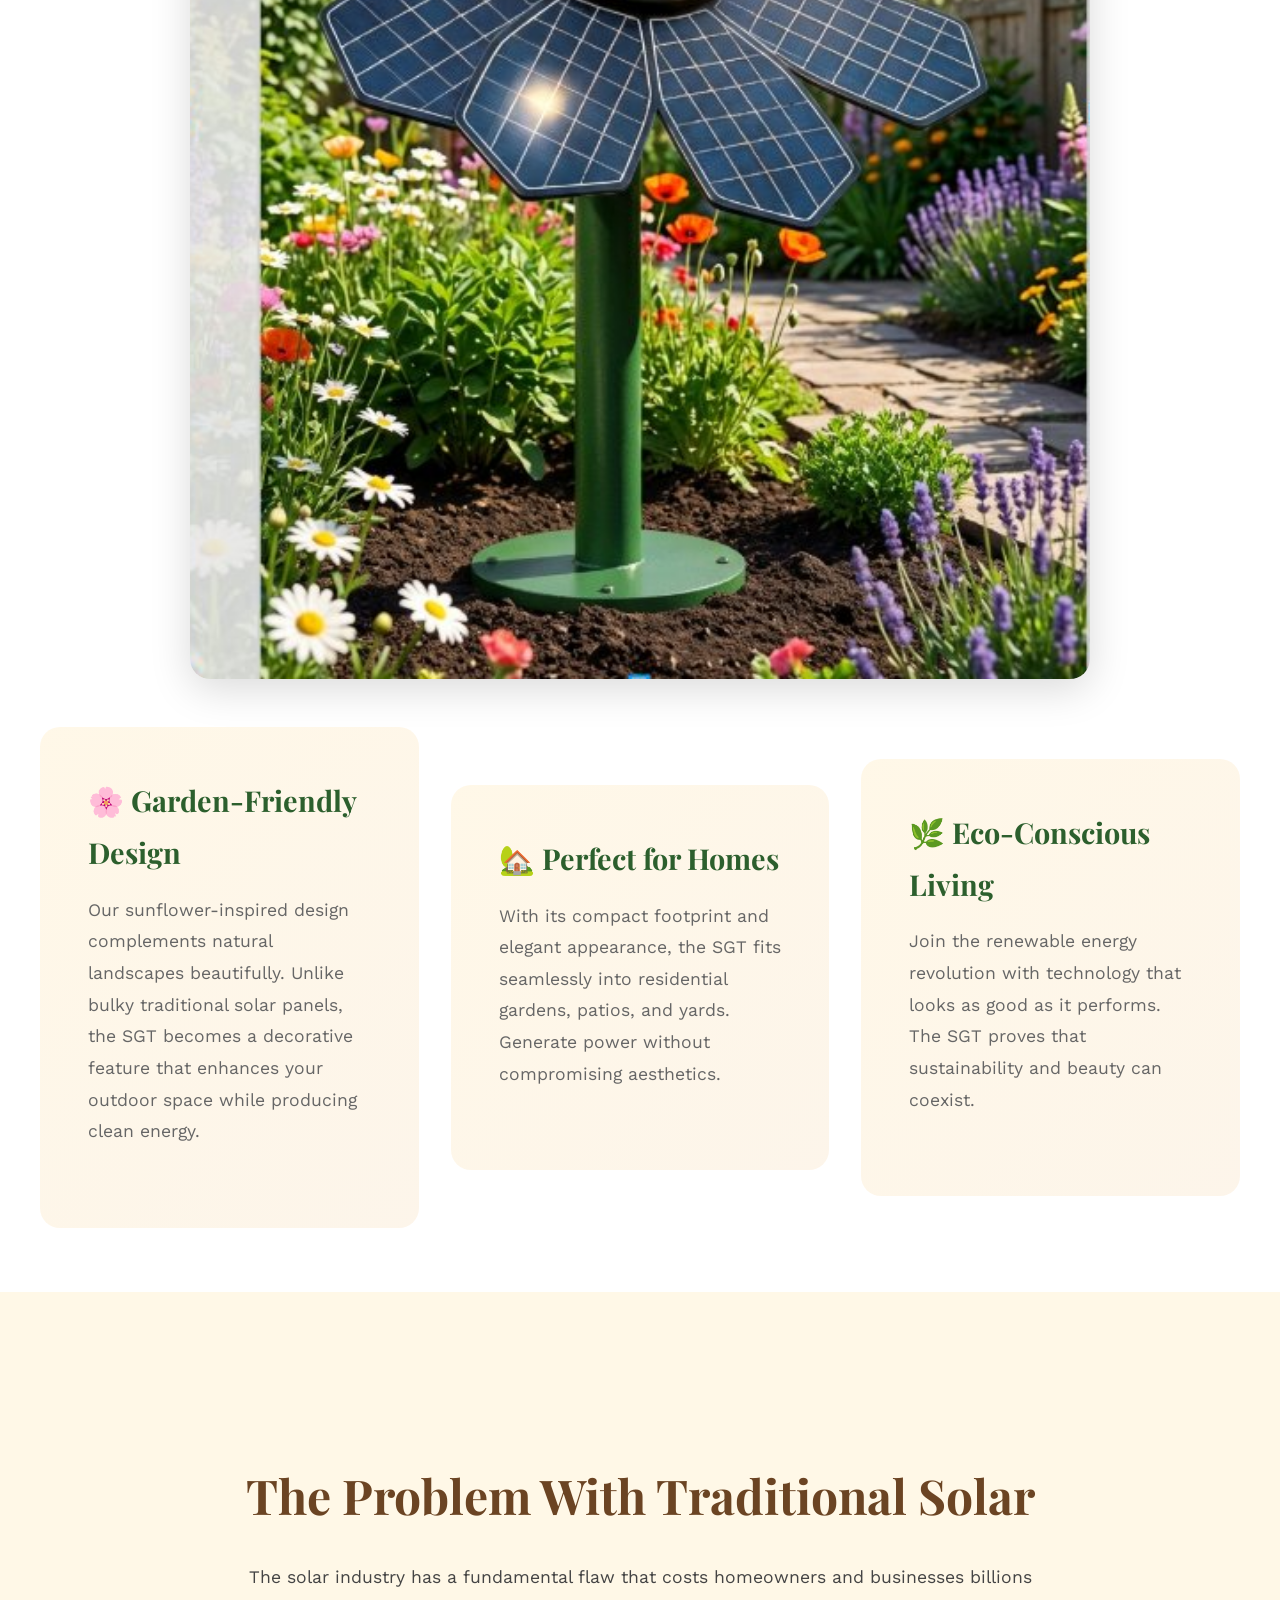
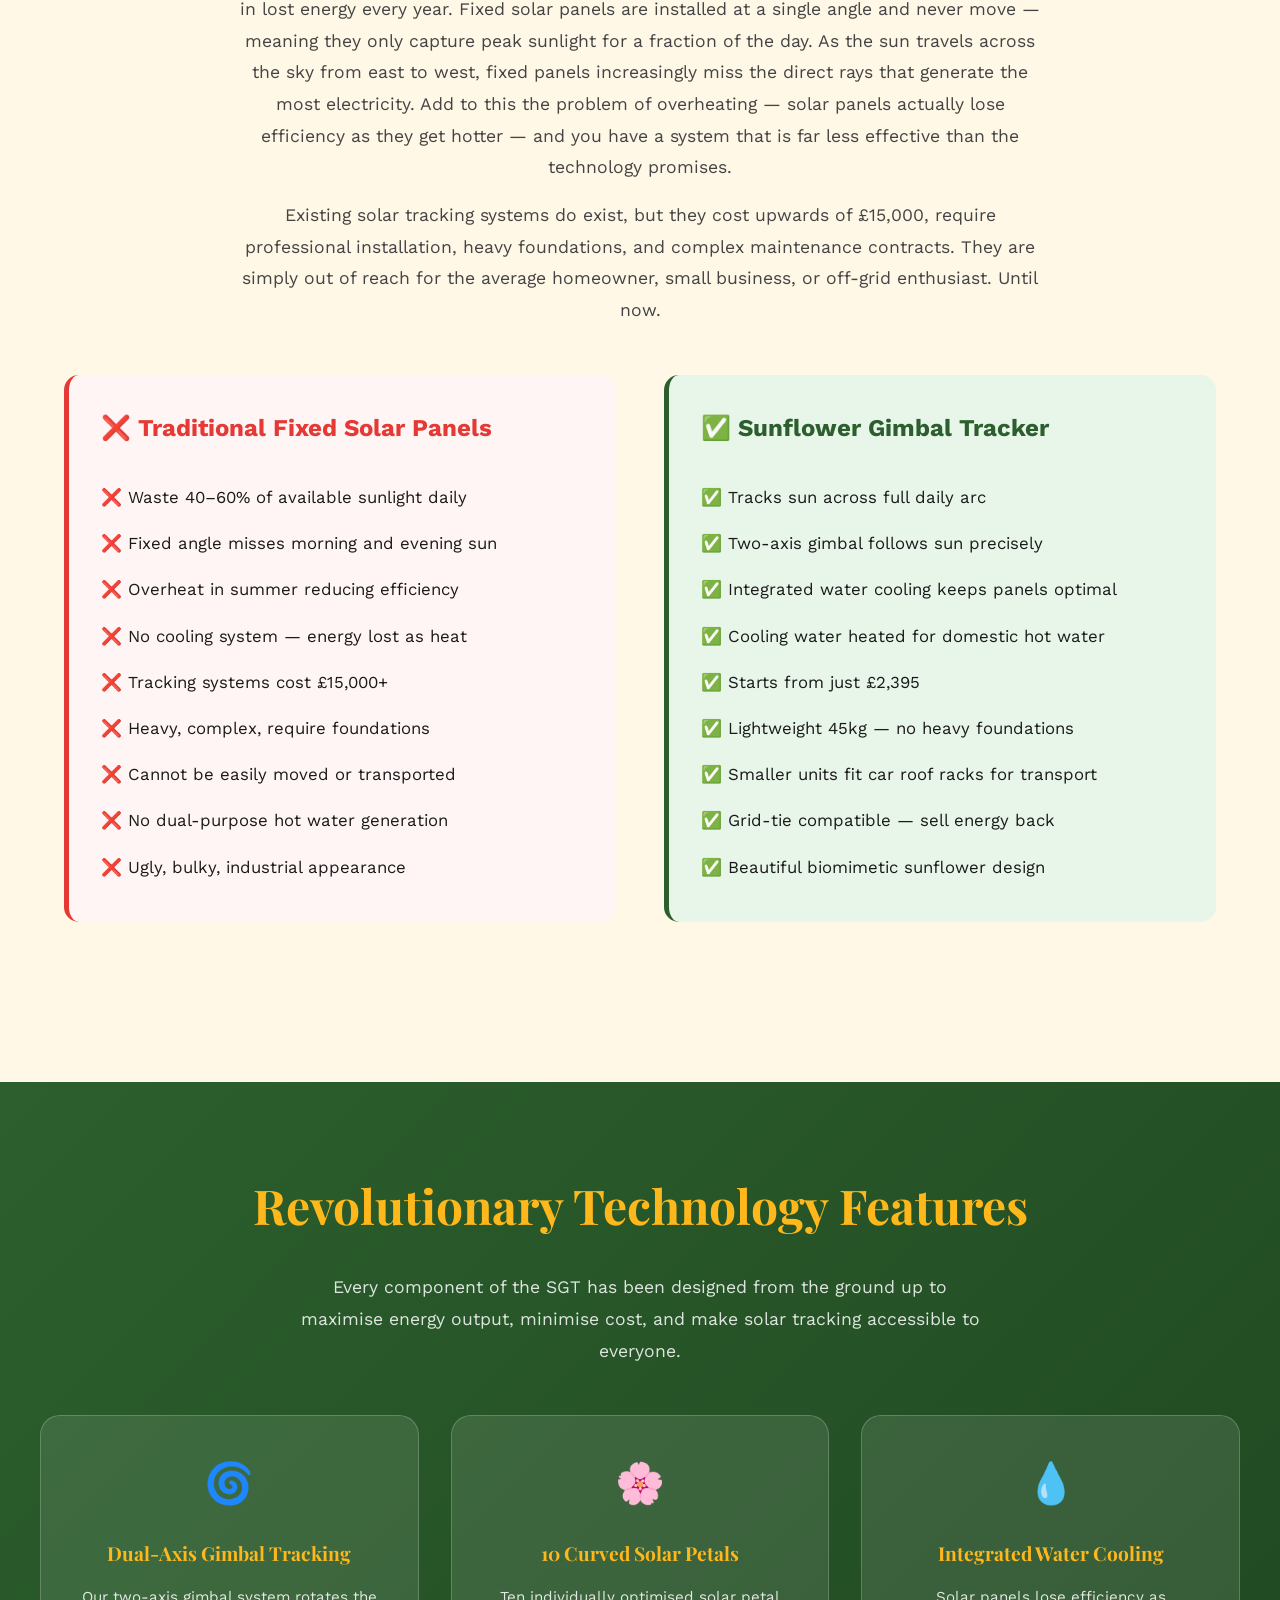
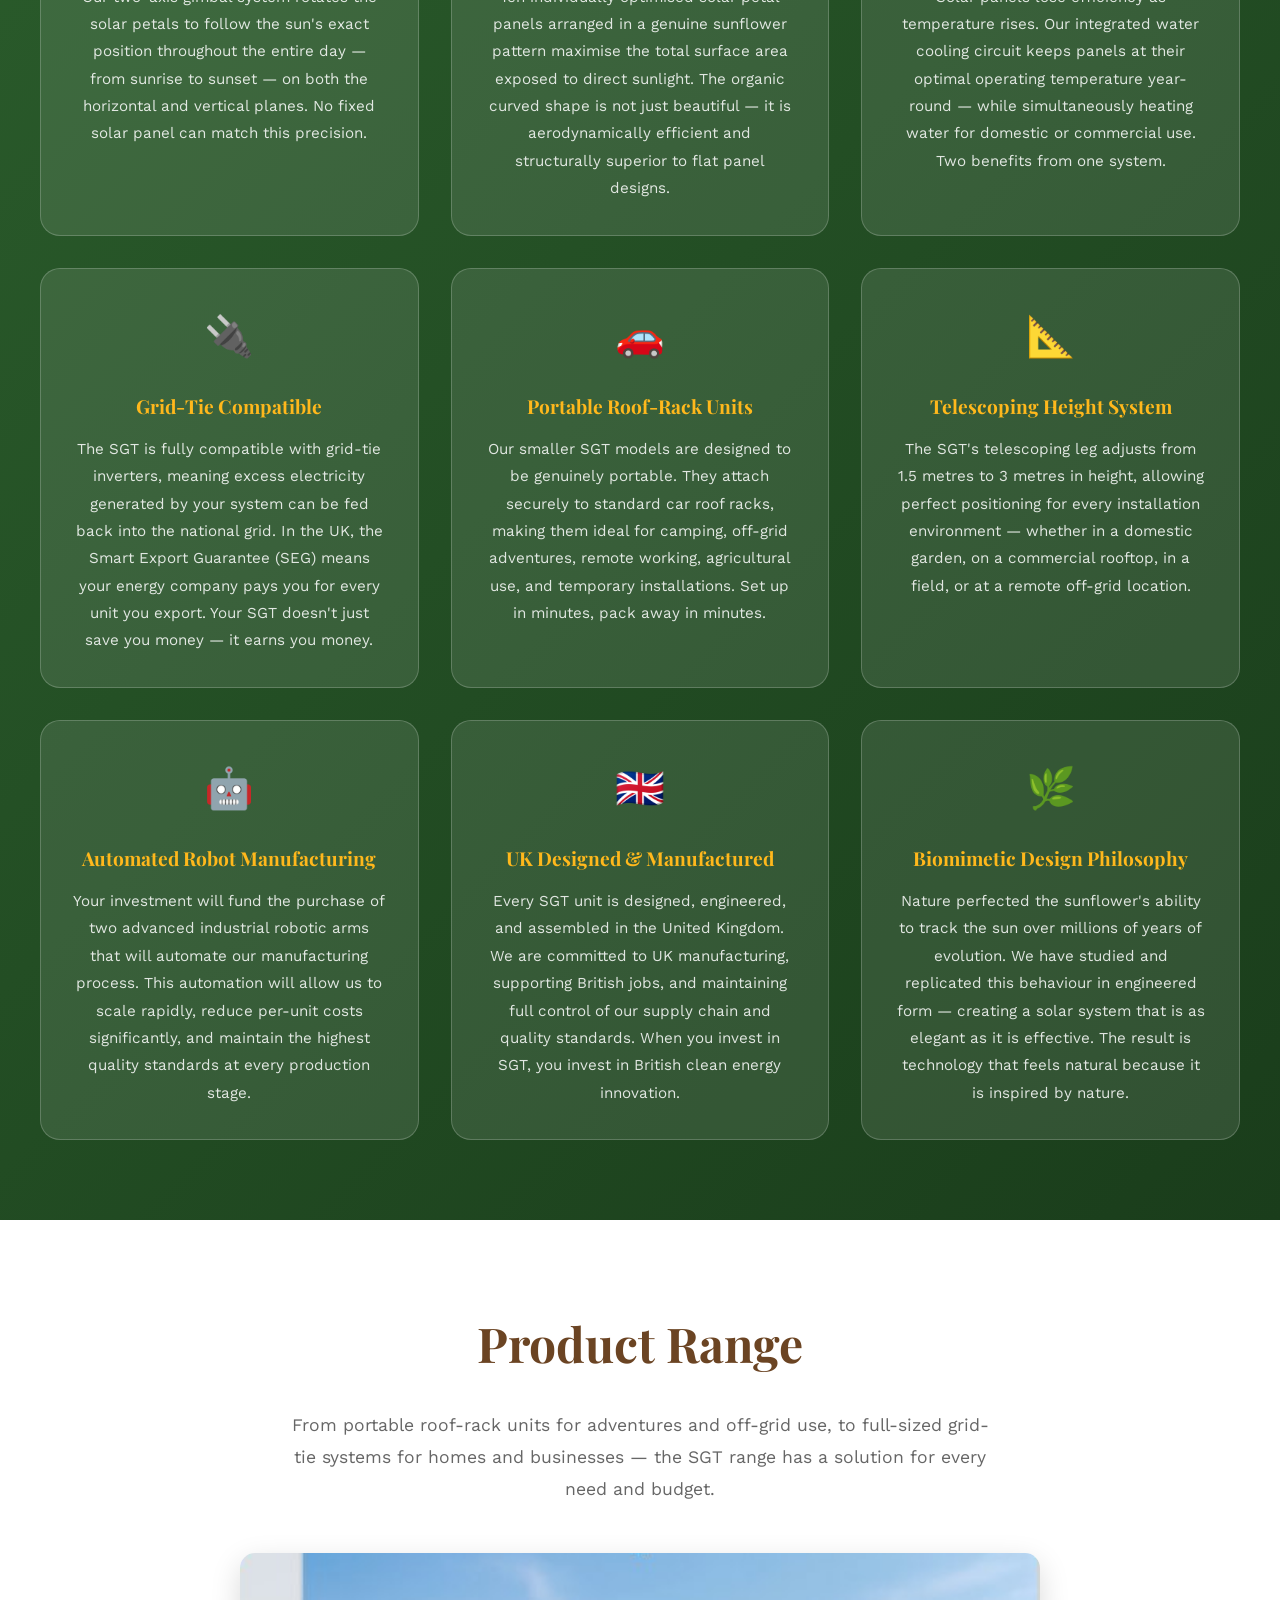
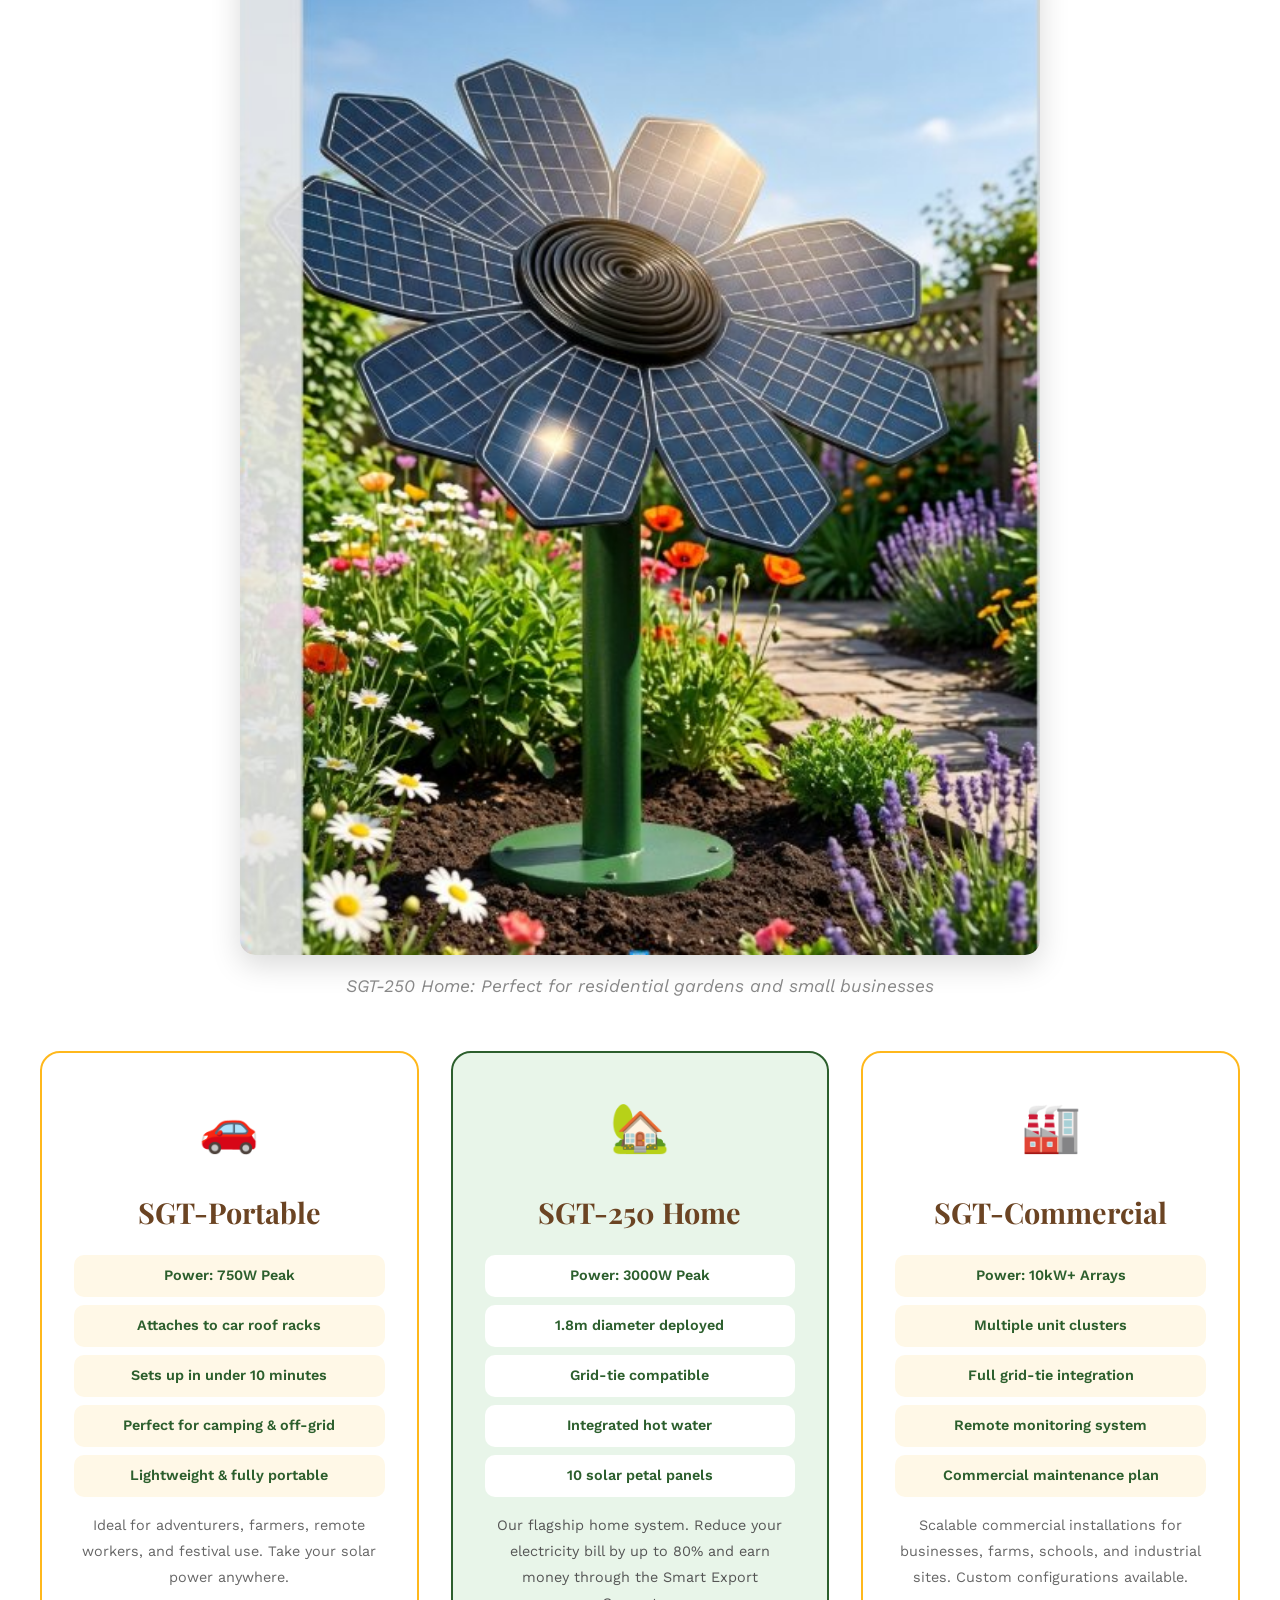
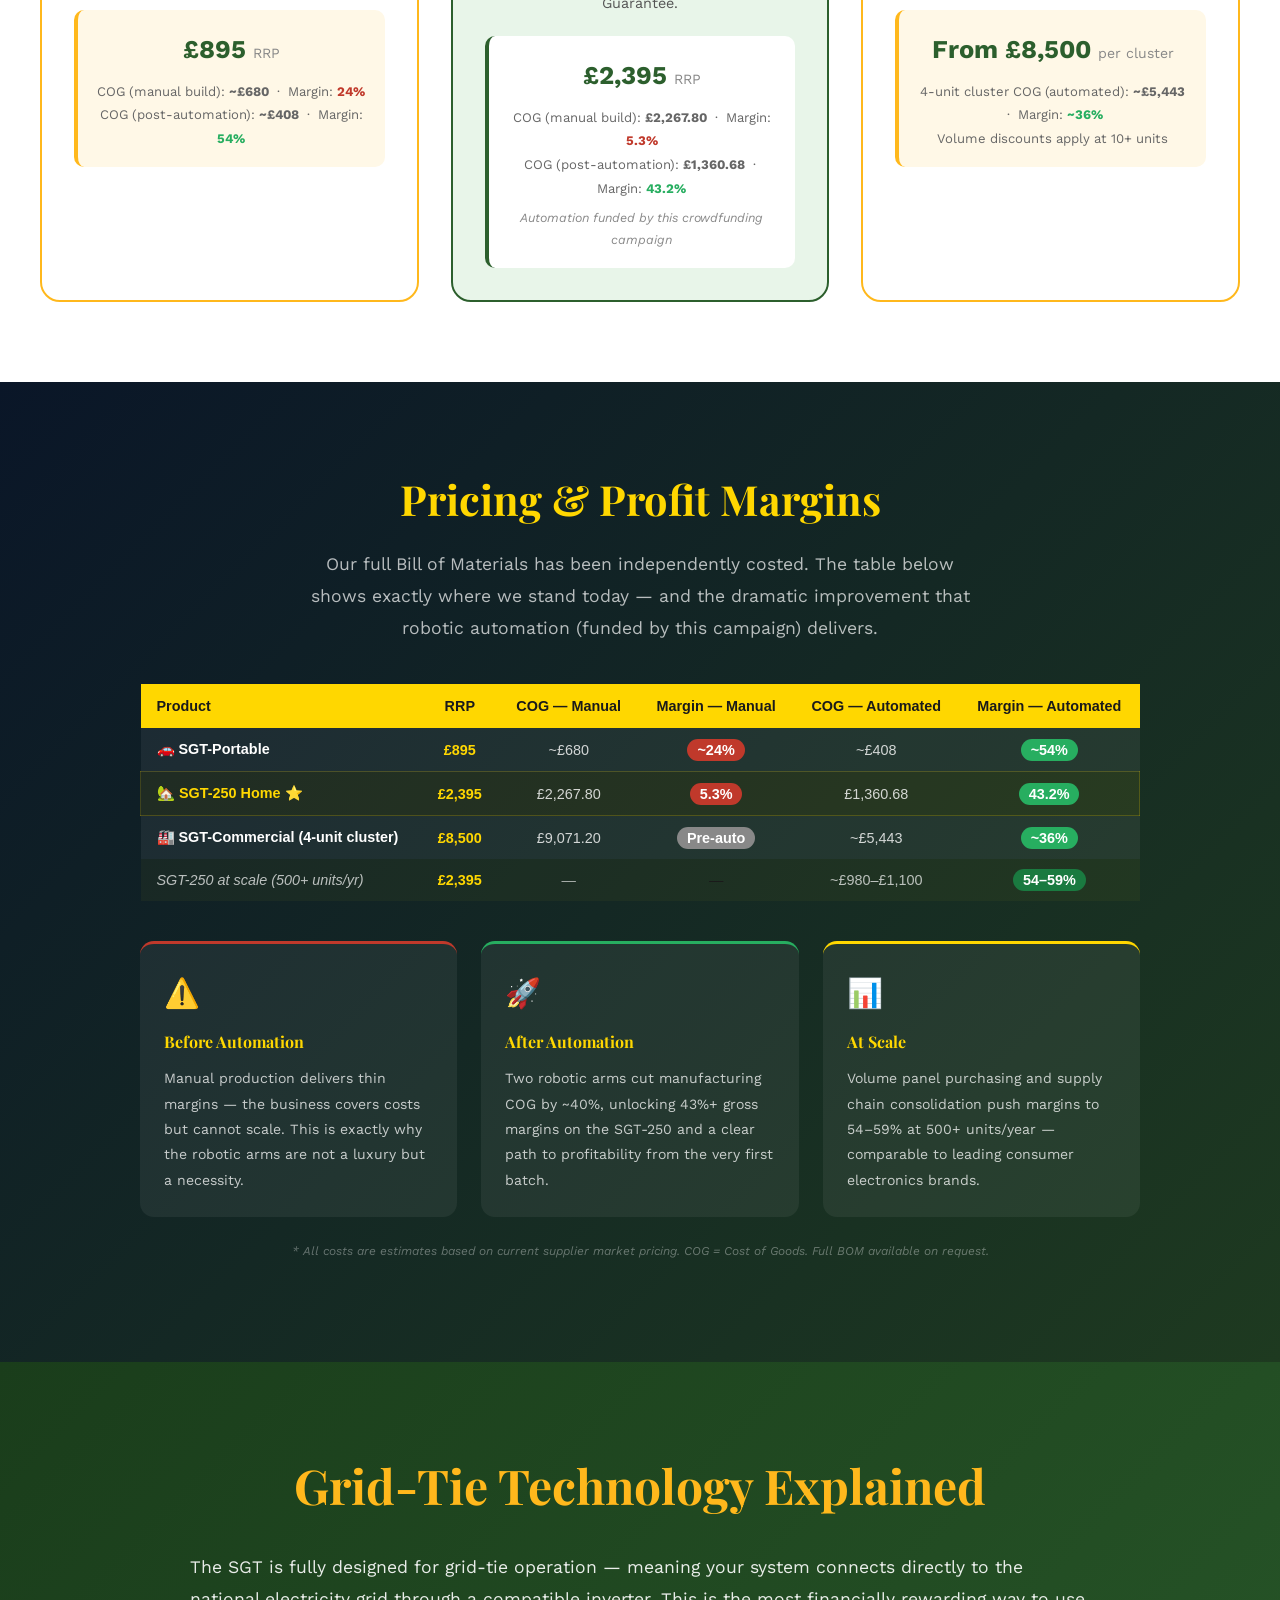
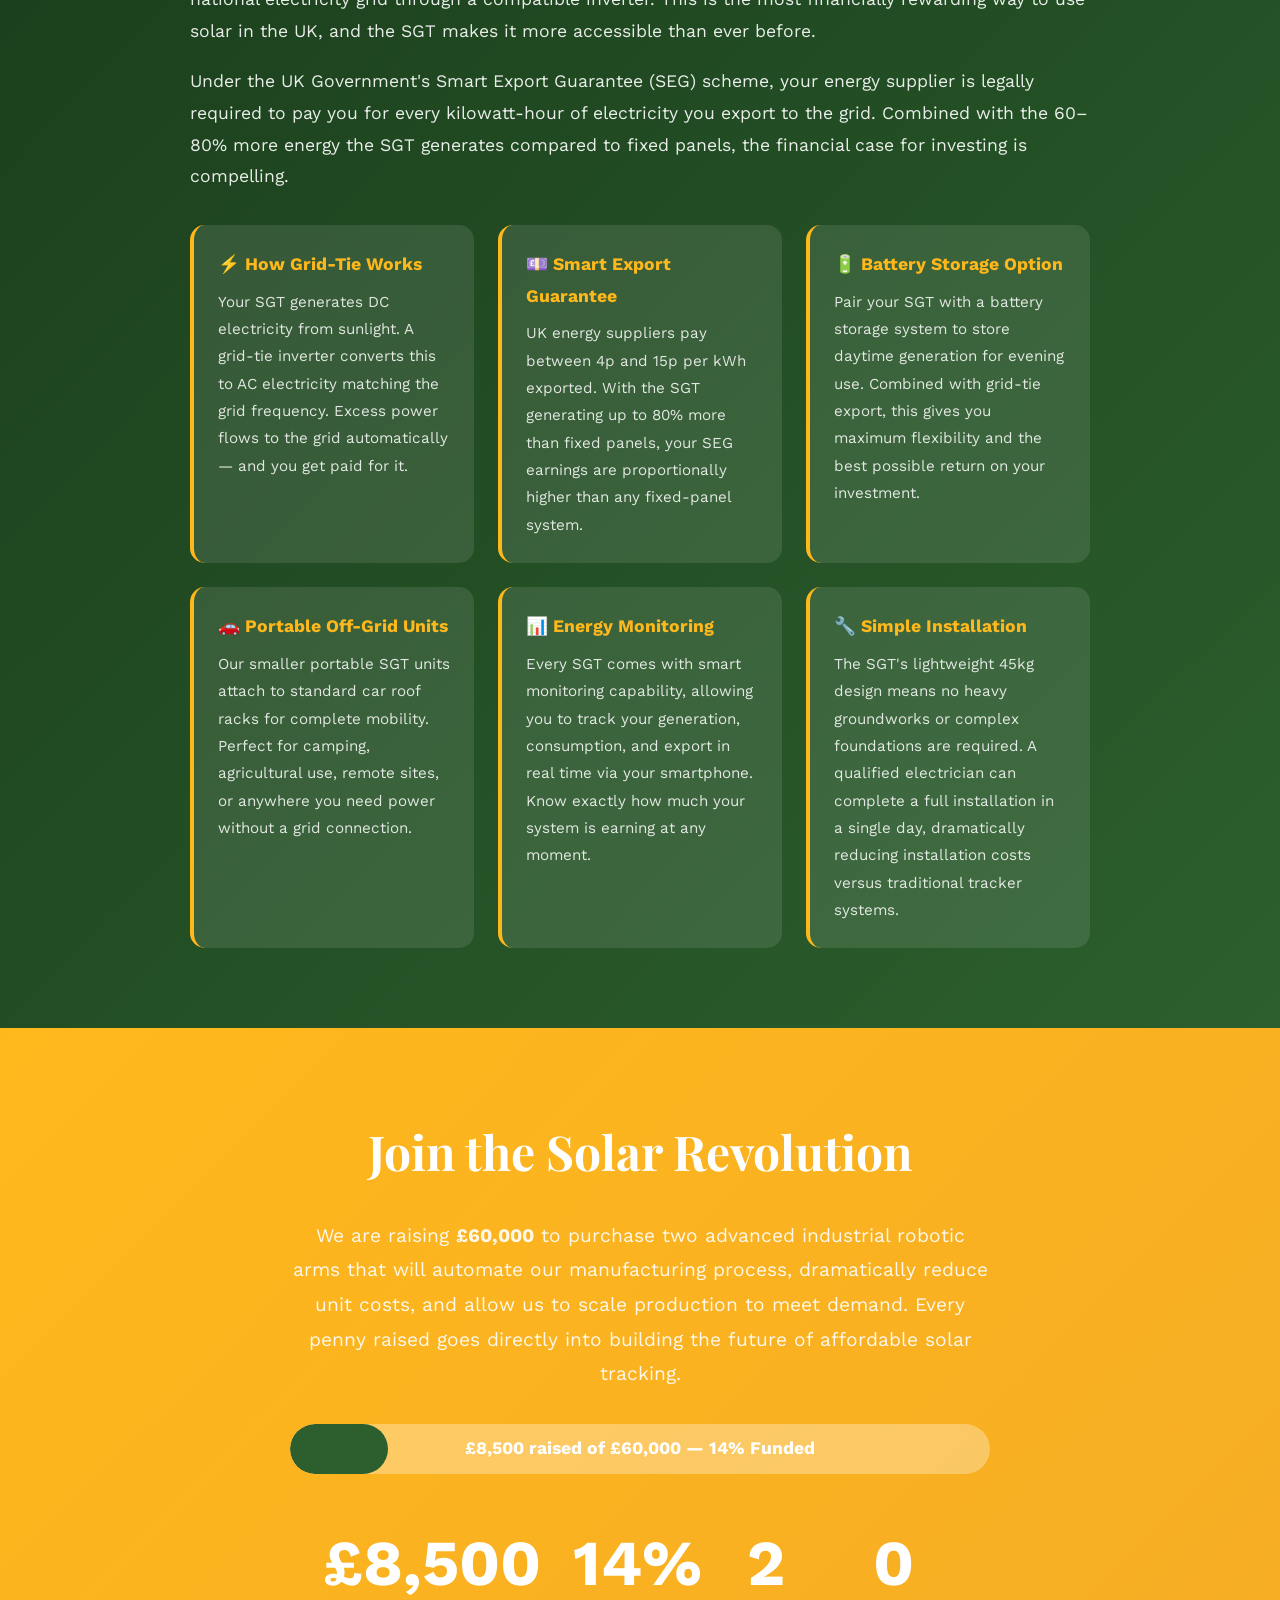
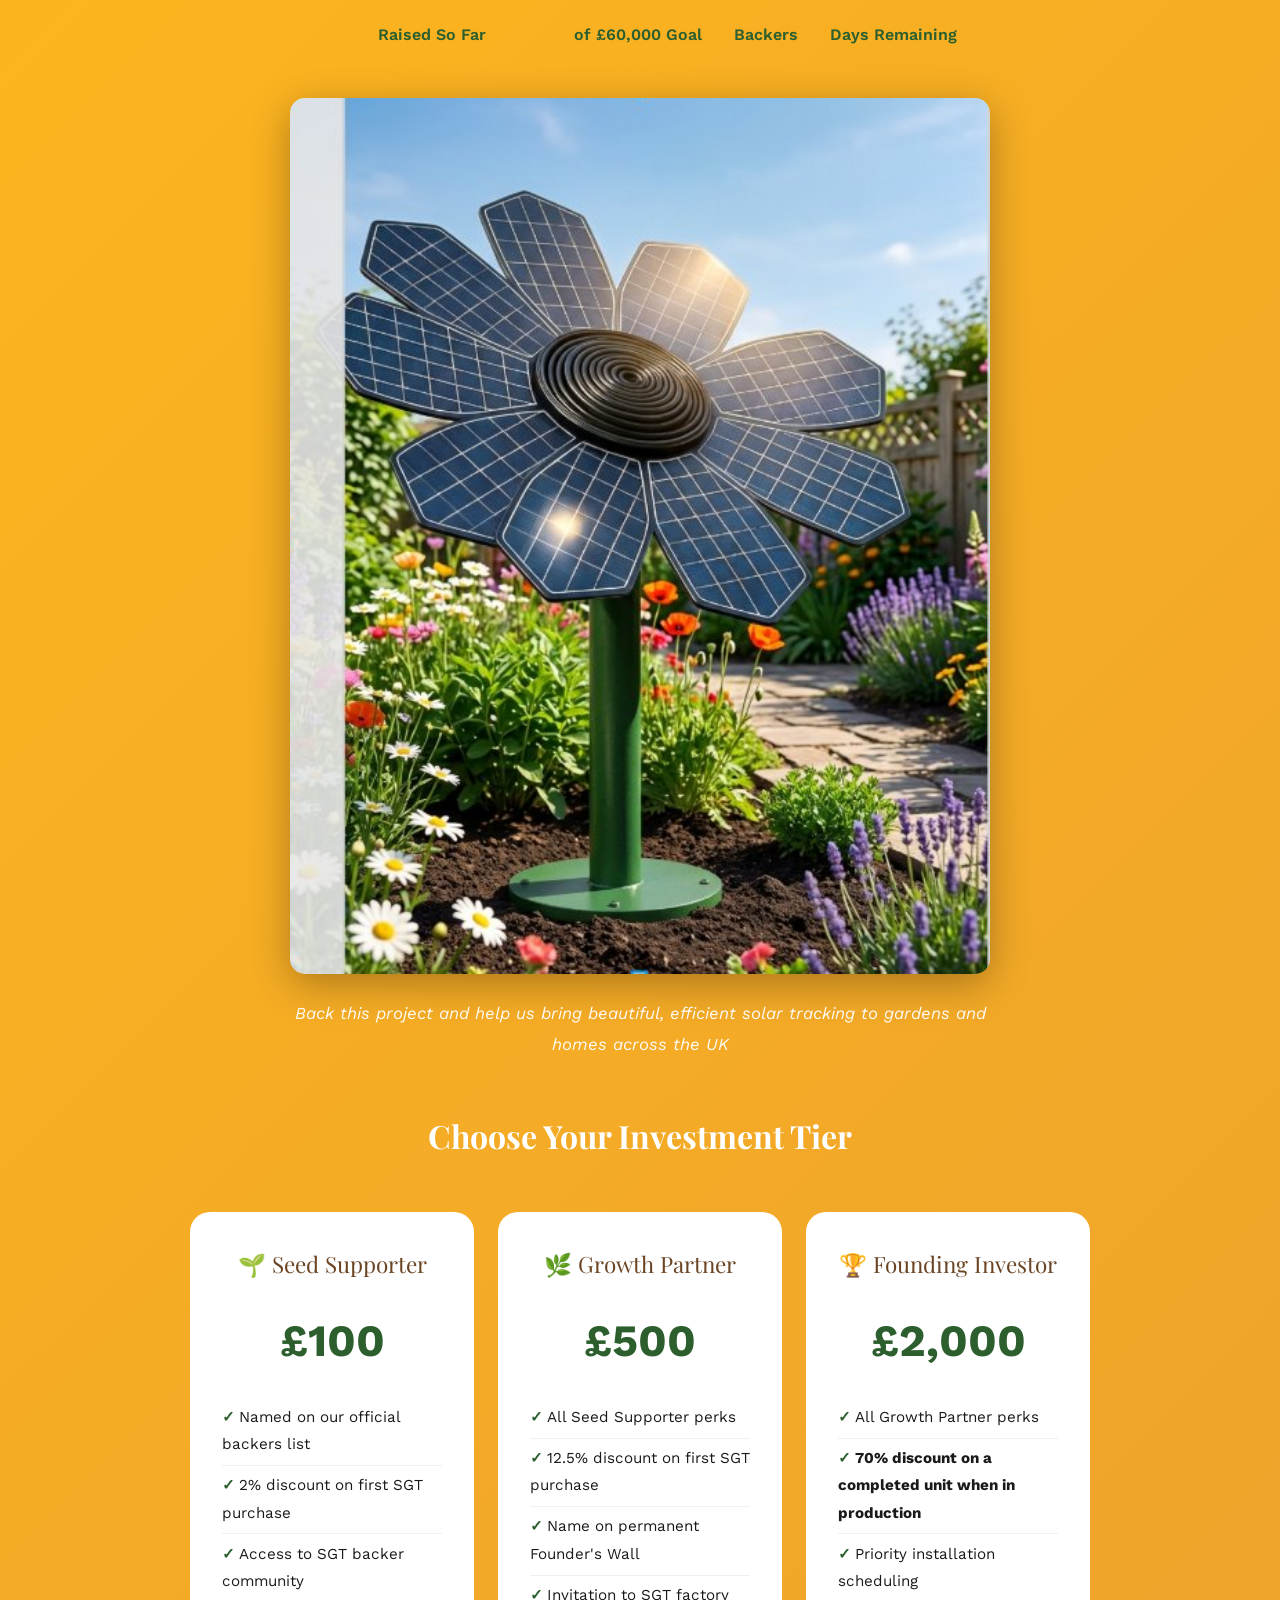
==== commit d06e8b17: "Update index.html" ====
--- a/index.html
+++ b/index.html
@@ -2,7 +2,10 @@
 <!-- index.html -->
 <!DOCTYPE html>
 <html lang="en">
-<head>
+<head><head>
+  <link rel="stylesheet" type="text/css" href="styles.css">
+</head>
+
   <meta charset="UTF-8" />
   <meta name="viewport" content="width=device-width, initial-scale=1.0" />
   <title>Sunflower Gimbaltracker</title>
@@ -1058,3 +1061,4 @@
 
 
 
+
--- a/styles.css
+++ b/styles.css
@@ -0,0 +1,171 @@
+```css
+/* styles.css */
+
+/* Base Styles */
+body {
+  margin: 0;
+  font-family: 'Segoe UI', Tahoma, Geneva, Verdana, sans-serif;
+  background-color: #f0f4f8;
+  color: #333;
+  line-height: 1.6;
+}
+
+/* Header Styles */
+.header {
+  background: #fff3b2;
+  padding: 1rem 2rem;
+  display: flex;
+  justify-content: space-between;
+  align-items: center;
+  box-shadow: 0 2px 5px rgba(0,0,0,0.1);
+}
+
+.header .logo {
+  font-size: 1.5rem;
+  font-weight: bold;
+  color: #e67e22;
+}
+
+.search-bar {
+  background: none;
+  border: none;
+  font-size: 1.1rem;
+  padding: 0.5rem 1rem;
+  border-radius: 5px;
+  margin: 0 0.5rem;
+  cursor: pointer;
+  transition: background 0.3s ease;
+}
+
+.search-bar:focus {
+  outline: none;
+  background: #f0f0f0;
+}
+
+.notifications {
+  background: none;
+  border: none;
+  font-size: 1.2rem;
+  cursor: pointer;
+  color: #e67e22;
+  padding: 0.3rem 0.5rem;
+  border-radius: 3px;
+}
+
+/* Banner Styles */
+.banner {
+  background: #fff9e6;
+  padding: 2rem 1rem;
+  text-align: center;
+  box-shadow: 0 4px 10px rgba(0,0,0,0.05);
+  margin: 1rem 0;
+}
+
+.banner h1 {
+  font-size: 2.5rem;
+  margin-bottom: 0.5rem;
+  color: #e67e22;
+}
+
+.banner p {
+  font-size: 1.2rem;
+  color: #555;
+}
+
+/* Metrics Styles */
+.metrics {
+  display: grid;
+  grid-template-columns: repeat(auto-fit, minmax(250px, 1fr));
+  gap: 1.5rem;
+  padding: 2rem 1rem;
+  background: #fff;
+  border-bottom: 1px solid #eee;
+}
+
+.metric {
+  background: #f8f9fa;
+  padding: 1.5rem;
+  border-radius: 10px;
+  text-align: center;
+  box-shadow: 0 2px 5px rgba(0,0,0,0.05);
+}
+
+.metric h2 {
+  margin-top: 0;
+  color: #e67e22;
+  font-size: 1.1rem;
+}
+
+.metric p {
+  font-size: 1.3rem;
+  font-weight: bold;
+  color: #2c3e50;
+}
+
+/* Dashboard Styles */
+.dashboard {
+  display: grid;
+  grid-template-columns: repeat(auto-fit, minmax(250px, 1fr));
+  gap: 1.5rem;
+  padding: 2rem 1rem;
+}
+
+.widget {
+  background: #fff;
+  padding: 1.5rem;
+  border-radius: 10px;
+  box-shadow: 0 2px 8px rgba(0,0,0,0.05);
+  text-align: center;
+  transition: transform 0.2s ease;
+}
+
+.widget:hover {
+  transform: translateY(-5px);
+  box-shadow: 0 4px 12px rgba(0,0,0,0.1);
+}
+
+.widget h2 {
+  margin-top: 0;
+  color: #e67e22;
+  font-size: 1.1rem;
+}
+
+/* CTA Button */
+.cta-btn {
+  display: block;
+  margin: 2rem auto;
+  padding: 0.75rem 2rem;
+  background: #e67e22;
+  color: #fff;
+  border: none;
+  border-radius: 5px;
+  font-size: 1.1rem;
+  font-weight: bold;
+  cursor: pointer;
+  transition: background 0.3s ease;
+}
+
+.cta-btn:hover {
+  background: #b74c3c;
+}
+
+/* Responsive Styles */
+@media (max-width: 768px) {
+  .header {
+    flex-direction: column;
+    align-items: flex-start;
+  }
+
+  .search-bar {
+    margin: 0.5rem 0;
+  }
+
+  .dashboard {
+    grid-template-columns: 1fr;
+  }
+
+  .metric, .widget {
+    padding: 1rem;
+  }
+}
+```
--- a/styles.css
+++ b/styles.css
@@ -0,0 +1,171 @@
+```css
+/* styles.css */
+
+/* Base Styles */
+body {
+  margin: 0;
+  font-family: 'Segoe UI', Tahoma, Geneva, Verdana, sans-serif;
+  background-color: #f0f4f8;
+  color: #333;
+  line-height: 1.6;
+}
+
+/* Header Styles */
+.header {
+  background: #fff3b2;
+  padding: 1rem 2rem;
+  display: flex;
+  justify-content: space-between;
+  align-items: center;
+  box-shadow: 0 2px 5px rgba(0,0,0,0.1);
+}
+
+.header .logo {
+  font-size: 1.5rem;
+  font-weight: bold;
+  color: #e67e22;
+}
+
+.search-bar {
+  background: none;
+  border: none;
+  font-size: 1.1rem;
+  padding: 0.5rem 1rem;
+  border-radius: 5px;
+  margin: 0 0.5rem;
+  cursor: pointer;
+  transition: background 0.3s ease;
+}
+
+.search-bar:focus {
+  outline: none;
+  background: #f0f0f0;
+}
+
+.notifications {
+  background: none;
+  border: none;
+  font-size: 1.2rem;
+  cursor: pointer;
+  color: #e67e22;
+  padding: 0.3rem 0.5rem;
+  border-radius: 3px;
+}
+
+/* Banner Styles */
+.banner {
+  background: #fff9e6;
+  padding: 2rem 1rem;
+  text-align: center;
+  box-shadow: 0 4px 10px rgba(0,0,0,0.05);
+  margin: 1rem 0;
+}
+
+.banner h1 {
+  font-size: 2.5rem;
+  margin-bottom: 0.5rem;
+  color: #e67e22;
+}
+
+.banner p {
+  font-size: 1.2rem;
+  color: #555;
+}
+
+/* Metrics Styles */
+.metrics {
+  display: grid;
+  grid-template-columns: repeat(auto-fit, minmax(250px, 1fr));
+  gap: 1.5rem;
+  padding: 2rem 1rem;
+  background: #fff;
+  border-bottom: 1px solid #eee;
+}
+
+.metric {
+  background: #f8f9fa;
+  padding: 1.5rem;
+  border-radius: 10px;
+  text-align: center;
+  box-shadow: 0 2px 5px rgba(0,0,0,0.05);
+}
+
+.metric h2 {
+  margin-top: 0;
+  color: #e67e22;
+  font-size: 1.1rem;
+}
+
+.metric p {
+  font-size: 1.3rem;
+  font-weight: bold;
+  color: #2c3e50;
+}
+
+/* Dashboard Styles */
+.dashboard {
+  display: grid;
+  grid-template-columns: repeat(auto-fit, minmax(250px, 1fr));
+  gap: 1.5rem;
+  padding: 2rem 1rem;
+}
+
+.widget {
+  background: #fff;
+  padding: 1.5rem;
+  border-radius: 10px;
+  box-shadow: 0 2px 8px rgba(0,0,0,0.05);
+  text-align: center;
+  transition: transform 0.2s ease;
+}
+
+.widget:hover {
+  transform: translateY(-5px);
+  box-shadow: 0 4px 12px rgba(0,0,0,0.1);
+}
+
+.widget h2 {
+  margin-top: 0;
+  color: #e67e22;
+  font-size: 1.1rem;
+}
+
+/* CTA Button */
+.cta-btn {
+  display: block;
+  margin: 2rem auto;
+  padding: 0.75rem 2rem;
+  background: #e67e22;
+  color: #fff;
+  border: none;
+  border-radius: 5px;
+  font-size: 1.1rem;
+  font-weight: bold;
+  cursor: pointer;
+  transition: background 0.3s ease;
+}
+
+.cta-btn:hover {
+  background: #b74c3c;
+}
+
+/* Responsive Styles */
+@media (max-width: 768px) {
+  .header {
+    flex-direction: column;
+    align-items: flex-start;
+  }
+
+  .search-bar {
+    margin: 0.5rem 0;
+  }
+
+  .dashboard {
+    grid-template-columns: 1fr;
+  }
+
+  .metric, .widget {
+    padding: 1rem;
+  }
+}
+```
